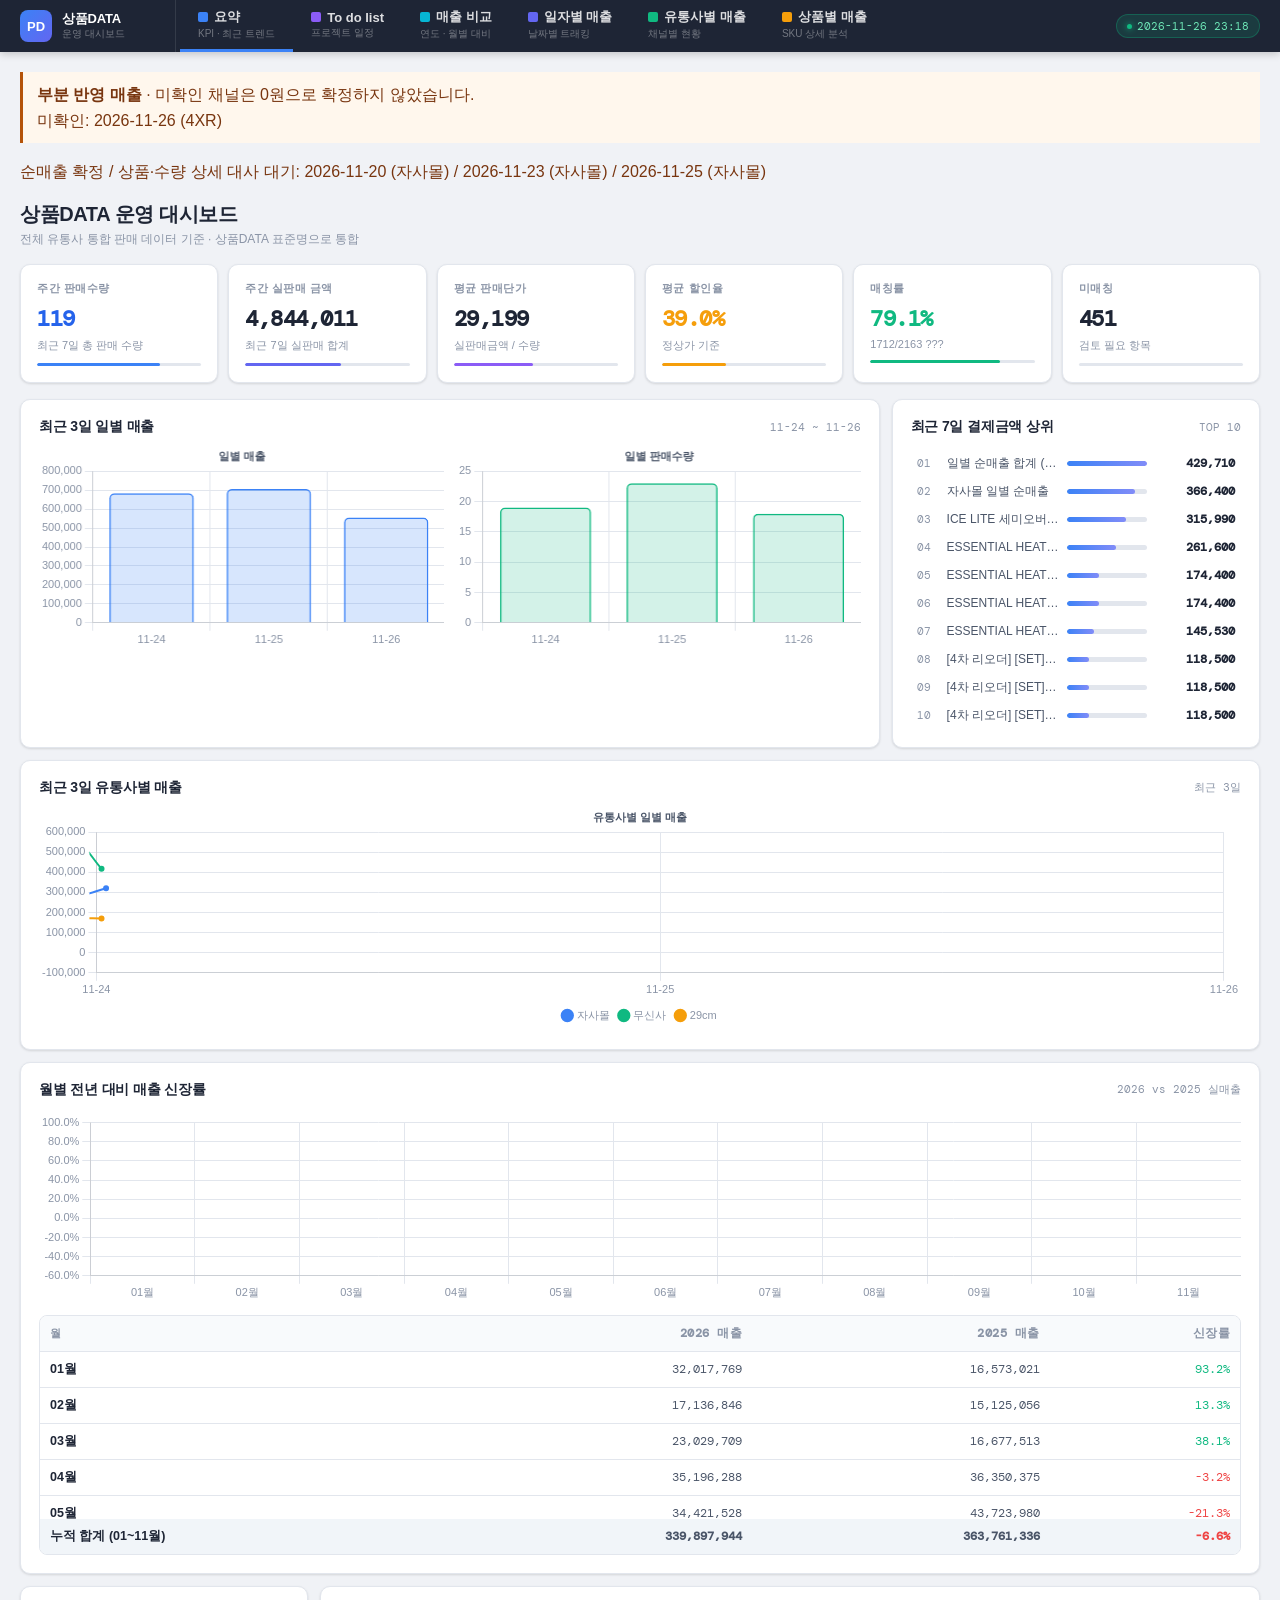
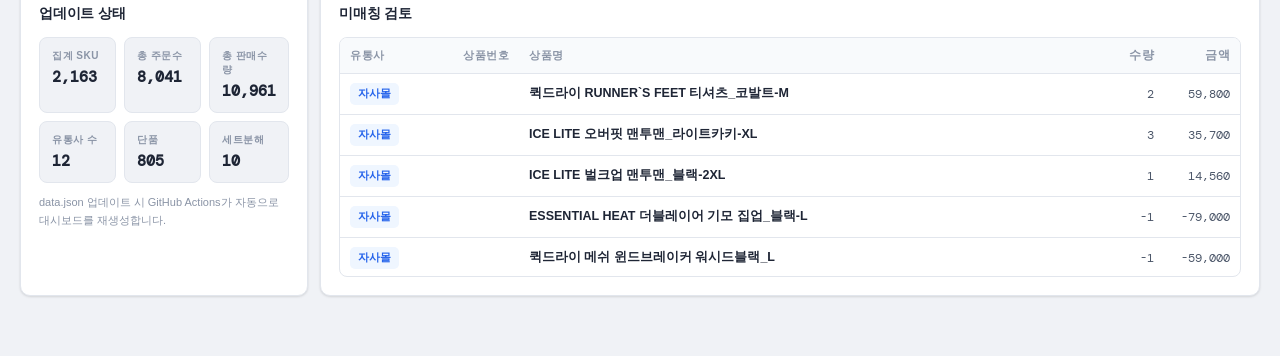
==== public/index.html @ 63823d55 "auto: rebuild dashboard 2026-11-26 23:18" ====
<!doctype html>
<html lang="ko">
<head>
<meta charset="utf-8"/>
<meta name="viewport" content="width=device-width, initial-scale=1"/>
<title>상품DATA 운영 대시보드</title>
<link href="https://fonts.googleapis.com/css2?family=Pretendard:wght@300;400;500;600;700;800&family=DM+Mono:wght@400;500&display=swap" rel="stylesheet"/>
<script src="vendor/chart.umd.min.js"></script>
<style>
:root{
  --standard-name-col-width:280px;
  --navy:#1e2535;--bg:#f0f2f6;--panel:#fff;
  --border:#e2e6ed;--border2:#d0d5df;--ink:#1e2535;--ink2:#4a5568;--ink3:#8a94a6;
  --blue:#3b82f6;--blue2:#2563eb;--blue-soft:#eff6ff;
  --teal:#10b981;--teal-soft:#ecfdf5;--amber:#f59e0b;--amber-soft:#fffbeb;
  --red:#ef4444;--red-soft:#fef2f2;--indigo:#6366f1;
  --shadow:0 1px 3px rgba(0,0,0,0.08),0 1px 2px rgba(0,0,0,0.05);
  --shadow-md:0 4px 12px rgba(0,0,0,0.08),0 2px 4px rgba(0,0,0,0.04);
}
*{box-sizing:border-box;margin:0;padding:0;}
body{font-family:'Pretendard',-apple-system,sans-serif;background:var(--bg);color:var(--ink);min-height:100vh;}

/* HEADER */
header{background:var(--navy);position:sticky;top:0;z-index:100;box-shadow:0 2px 8px rgba(0,0,0,0.2);}
.header-top{display:flex;align-items:center;height:52px;padding:0 20px;}
.logo-area{display:flex;align-items:center;gap:10px;min-width:156px;border-right:1px solid rgba(255,255,255,0.1);padding-right:20px;margin-right:4px;height:100%;}
.logo-icon{width:32px;height:32px;border-radius:8px;background:linear-gradient(135deg,#3b82f6,#6366f1);display:grid;place-items:center;font-size:13px;font-weight:800;color:#fff;flex-shrink:0;}
.logo-text{font-size:13px;font-weight:700;color:#fff;letter-spacing:-0.2px;line-height:1.3;}
.logo-sub{font-size:10px;color:rgba(255,255,255,0.4);font-weight:400;}
.header-nav{display:flex;align-items:center;height:100%;flex:1;overflow-x:auto;}
.nav-item{display:flex;flex-direction:column;justify-content:center;height:100%;padding:0 18px;cursor:pointer;border-bottom:3px solid transparent;transition:all 0.15s;white-space:nowrap;text-decoration:none;}
.nav-item:hover{background:rgba(255,255,255,0.05);}
.nav-item.active{border-bottom-color:var(--blue);}
.nav-label{font-size:13px;font-weight:600;color:rgba(255,255,255,0.85);display:flex;align-items:center;gap:6px;}
.nav-dot{width:10px;height:10px;border-radius:2px;flex-shrink:0;}
.nav-sub{font-size:10px;color:rgba(255,255,255,0.38);margin-top:1px;}
.header-right{margin-left:auto;flex-shrink:0;}
.mobile-nav-toggle{display:none;align-items:center;justify-content:space-between;gap:8px;height:36px;border:1px solid rgba(255,255,255,.18);border-radius:8px;background:rgba(255,255,255,.08);color:#fff;padding:0 10px;font-family:'Pretendard',sans-serif;font-size:12px;font-weight:700;cursor:pointer;min-width:132px;}
.mobile-nav-toggle::after{content:'▾';font-size:11px;color:rgba(255,255,255,.58);}
.mobile-nav-toggle.open::after{content:'▴';}
.status-chip{display:flex;align-items:center;gap:5px;background:rgba(16,185,129,0.15);border:1px solid rgba(16,185,129,0.3);border-radius:20px;padding:4px 10px;font-size:11px;color:#6ee7b7;font-family:'DM Mono',monospace;}
.live-dot{width:5px;height:5px;border-radius:50%;background:#10b981;box-shadow:0 0 6px #10b981;animation:blink 2s infinite;}
@keyframes blink{0%,100%{opacity:1}50%{opacity:.3}}

/* MAIN */
main{padding:20px 20px 48px;max-width:1600px;margin:0 auto;}
.page-hd{margin-bottom:16px;}
.page-title{font-size:20px;font-weight:800;color:var(--ink);letter-spacing:-0.4px;}
.page-date{font-size:12px;color:var(--ink3);margin-top:3px;}

/* KPI */
.kpis{display:grid;grid-template-columns:repeat(6,1fr);gap:10px;margin-bottom:16px;}
.kpi{background:var(--panel);border:1px solid var(--border);border-radius:10px;padding:16px;box-shadow:var(--shadow);transition:box-shadow 0.15s,transform 0.15s;}
.kpi:hover{box-shadow:var(--shadow-md);transform:translateY(-1px);}
.kpi-label{font-size:11px;font-weight:600;color:var(--ink3);text-transform:uppercase;letter-spacing:0.5px;margin-bottom:8px;}
.kpi-value{font-size:22px;font-weight:800;color:var(--ink);letter-spacing:-0.5px;font-family:'DM Mono',monospace;}
.kpi-value.blue{color:var(--blue2);} .kpi-value.green{color:var(--teal);} .kpi-value.amber{color:var(--amber);}
.kpi-note{font-size:11px;color:var(--ink3);margin-top:5px;}
.kpi-bar{height:3px;border-radius:2px;margin-top:10px;background:var(--border);overflow:hidden;}
.kpi-bar div{height:100%;border-radius:2px;}
.kpi-link{cursor:pointer;} .kpi-link:hover{box-shadow:var(--shadow-md);transform:translateY(-1px);}

/* PANEL */
.panel{background:var(--panel);border:1px solid var(--border);border-radius:10px;padding:18px;box-shadow:var(--shadow);}
.panel-hd{display:flex;align-items:center;justify-content:space-between;margin-bottom:14px;}
.panel-title{font-size:14px;font-weight:700;color:var(--ink);letter-spacing:-0.2px;}
.panel-link{cursor:pointer;} .panel-link:hover{box-shadow:var(--shadow-md);border-color:var(--border2);}
.panel-meta{font-size:11px;color:var(--ink3);font-family:'DM Mono',monospace;}

/* LAYOUT */
.grid2{display:grid;grid-template-columns:1.4fr 0.6fr;gap:12px;margin-bottom:12px;}
.grid2-eq{display:grid;grid-template-columns:1fr 1fr;gap:12px;margin-bottom:12px;}
.charts-row{display:grid;grid-template-columns:1fr 1fr;gap:12px;}
.chart-box{position:relative;height:200px;}
.chart-box canvas{width:100%!important;height:100%!important;}

/* RANK */
.rank-list{display:flex;flex-direction:column;gap:1px;}
.reorder-list{max-height:320px;overflow-y:auto;padding-right:4px;}
.rank-row{display:grid;grid-template-columns:22px minmax(0,1fr) 80px 80px;align-items:center;gap:8px;padding:5px 6px;border-radius:6px;transition:background 0.12s;}
.rank-row:hover{background:var(--bg);}
.rank-n{font-size:11px;color:var(--ink3);font-family:'DM Mono',monospace;}
.rank-name{font-size:12px;color:var(--ink2);overflow:hidden;text-overflow:ellipsis;white-space:nowrap;}
.rank-bar{height:5px;background:var(--border);border-radius:3px;overflow:hidden;}
.rank-bar div{height:100%;border-radius:3px;background:linear-gradient(90deg,var(--blue),#818cf8);}
.rank-val{font-size:12px;color:var(--ink);text-align:right;font-family:'DM Mono',monospace;font-weight:600;}

/* MINI CARDS */
.mini-grid{display:grid;grid-template-columns:repeat(3,1fr);gap:8px;}
.mini{background:var(--bg);border:1px solid var(--border);border-radius:8px;padding:11px 12px;}
.mini-label{font-size:10px;color:var(--ink3);text-transform:uppercase;letter-spacing:0.5px;font-weight:600;}
.mini-value{font-size:15px;font-weight:700;color:var(--ink);margin-top:4px;font-family:'DM Mono',monospace;}

/* SUM STRIP */
.sum-strip{display:grid;grid-template-columns:repeat(3,1fr);gap:10px;margin-bottom:14px;}
.detail-period-summary{grid-template-columns:repeat(6,minmax(0,1fr));}
.sum-card{background:var(--bg);border:1px solid var(--border);border-radius:8px;padding:12px 14px;}
.sum-label{font-size:11px;color:var(--ink3);font-weight:500;}
.sum-value{font-size:19px;font-weight:800;color:var(--ink);margin-top:3px;font-family:'DM Mono',monospace;}

/* SUB TABS (일자별 내 유통사 탭) */
.sub-tabs{display:flex;gap:4px;margin-bottom:14px;flex-wrap:wrap;}
.sub-tab{height:30px;padding:0 14px;border:1px solid var(--border2);border-radius:20px;font-size:12px;font-weight:600;color:var(--ink3);background:var(--panel);cursor:pointer;font-family:'Pretendard',sans-serif;transition:all 0.15s;white-space:nowrap;}
.sub-tab:hover{color:var(--ink2);border-color:var(--blue);}
.sub-tab.active{background:var(--blue);color:#fff;border-color:var(--blue);}

/* TOOLBAR */
.toolbar{display:flex;gap:8px;align-items:center;margin-bottom:12px;flex-wrap:wrap;}
.toolbar input,.toolbar select{height:34px;border:1px solid var(--border2);border-radius:7px;background:var(--panel);color:var(--ink);font-size:13px;padding:0 10px;font-family:'Pretendard',sans-serif;outline:none;min-width:140px;transition:border-color 0.15s,box-shadow 0.15s;}
.toolbar input:focus,.toolbar select:focus{border-color:var(--blue);box-shadow:0 0 0 3px rgba(59,130,246,0.1);}
.toolbar input::placeholder{color:var(--ink3);}
.detail-date-range{display:flex;align-items:center;gap:6px;}
.detail-date-range input{min-width:142px;}
.detail-date-separator{font-size:12px;color:var(--ink3);}
.btn-sm{height:34px;padding:0 14px;background:var(--panel);border:1px solid var(--border2);border-radius:7px;font-size:12px;font-weight:600;color:var(--ink2);cursor:pointer;font-family:'Pretendard',sans-serif;transition:all 0.15s;white-space:nowrap;}
.btn-sm:hover{background:var(--bg);color:var(--ink);}
.target-panel{margin-top:14px;}
.target-panel-actions{display:flex;align-items:center;gap:8px;margin-left:auto;}
.target-sync{font-size:11px;color:var(--ink3);}
.target-editor{display:none;background:#f8fafc;border:1px solid var(--border);border-radius:8px;padding:14px;margin:0 0 14px;}
.target-editor.active{display:block;}
.target-editor-head{display:flex;align-items:center;justify-content:space-between;gap:12px;margin-bottom:12px;}
.target-editor-title{font-size:14px;font-weight:800;color:var(--ink);}
.target-editor-grid{display:grid;grid-template-columns:repeat(3,minmax(0,1fr));gap:10px;}
.target-editor-field{display:flex;flex-direction:column;gap:5px;font-size:11px;font-weight:700;color:var(--ink2);}
.target-editor-field input{width:100%;height:36px;border:1px solid var(--border2);border-radius:7px;background:#fff;padding:0 10px;font:12px 'DM Mono',monospace;color:var(--ink);}
.target-editor-foot{display:flex;justify-content:flex-end;gap:8px;margin-top:12px;}
.target-rate{font-weight:800;}

/* TABLE */
.table-wrap{border:1px solid var(--border);border-radius:8px;overflow:auto;max-height:500px;}
.monthly-growth-total td{position:sticky;bottom:0;background:#f1f5f9;font-weight:700;border-top:2px solid var(--border);z-index:1;}
table{border-collapse:collapse;width:100%;min-width:900px;font-size:12.5px;}
.monthly-growth-table{min-width:0;}
@media(max-width:480px){.monthly-growth-table th,.monthly-growth-table td{padding:9px 5px;font-size:11px;}.monthly-growth-total td:first-child{white-space:normal;}}
.detail-table{table-layout:fixed;min-width:1630px;}
.detail-table th:nth-child(3),.detail-table td.standard-name-cell{width:var(--standard-name-col-width);}
.standard-name-cell{max-width:none;overflow:hidden;text-overflow:ellipsis;white-space:nowrap;}
.resizable-th{position:relative;padding-right:18px;}
.col-resizer{position:absolute;right:0;top:0;width:8px;height:100%;cursor:col-resize;user-select:none;touch-action:none;}
.col-resizer:hover{background:rgba(59,130,246,.18);}
thead{position:sticky;top:0;z-index:2;}
th{background:#f8fafc;color:var(--ink3);font-size:11px;font-weight:700;text-transform:uppercase;letter-spacing:0.5px;padding:9px 10px;border-bottom:1px solid var(--border);text-align:left;white-space:nowrap;}
td{padding:9px 10px;border-bottom:1px solid var(--border);color:var(--ink2);vertical-align:middle;}
.detail-table thead{position:sticky;top:0;z-index:5;box-shadow:0 1px 0 var(--border);}
.detail-table thead th{position:relative;z-index:5;}
.table-filter-row th{background:#fff;padding:6px 8px;border-bottom:1px solid var(--border);}
.table-filter-row input,.table-filter-row select{width:100%;height:28px;border:1px solid var(--border);border-radius:6px;padding:0 7px;font-size:11px;color:var(--ink2);background:#fff;}
.sortable-th{cursor:pointer;user-select:none;}
.sortable-th::after{content:attr(data-sort-mark);float:right;color:var(--ink3);font-size:10px;margin-left:6px;}
.sortable-th:hover{color:var(--ink2);background:#f1f5f9;}
tr:last-child td{border-bottom:none;} tr:hover td{background:#fafbfd;}
.num{text-align:right;font-family:'DM Mono',monospace;font-size:12px;}
.daily-items{margin-top:22px;padding-top:18px;border-top:1px solid var(--border);}
.daily-items-head{display:flex;align-items:center;justify-content:space-between;gap:12px;flex-wrap:wrap;margin-bottom:12px;}
.daily-items h3{margin:0;font-size:14px;font-weight:700;letter-spacing:0;}
.daily-items-meta{font-size:12px;color:var(--ink3);}
.daily-items .toolbar{margin-bottom:10px;}
.daily-items .toolbar[hidden]{display:none;}
.daily-items .toolbar input{flex:1;min-width:180px;}
.daily-items-table{min-width:720px;table-layout:fixed;}
.daily-items-table th,.daily-items-table td{letter-spacing:0;}
.daily-items-table th:nth-child(1){width:110px;}
.daily-items-table th:nth-child(2){width:34%;}
.daily-items-table th:nth-child(3){width:100px;}
.daily-items-table th:nth-child(4){width:90px;}
.daily-items-table td:nth-child(2){white-space:normal;overflow-wrap:anywhere;}
.daily-items-kind{display:block;font-size:11px;color:var(--ink3);font-weight:400;margin-top:3px;}
.daily-items-table tfoot td{position:sticky;bottom:0;background:#f8fafc;font-weight:700;border-top:1px solid var(--border);}
.daily-items-negative{color:var(--red);}
@media(max-width:600px){.daily-items .toolbar input,.daily-items .toolbar select{width:100%;min-width:0;}.daily-items .toolbar{align-items:stretch;}}
.td-main{color:var(--ink);font-weight:600;} .td-mono{font-family:'DM Mono',monospace;font-size:11.5px;color:var(--ink3);}

/* BADGE */
.badge{display:inline-flex;align-items:center;height:22px;padding:0 8px;border-radius:5px;font-size:11px;font-weight:600;white-space:nowrap;}
.badge-blue{background:var(--blue-soft);color:var(--blue2);} .badge-green{background:var(--teal-soft);color:#059669;}
.badge-amber{background:var(--amber-soft);color:#b45309;} .badge-red{background:var(--red-soft);color:#dc2626;}
.badge-gray{background:#f1f5f9;color:var(--ink3);} .badge-indigo{background:#eef2ff;color:#4338ca;}

.tab-panel{display:none;} .tab-panel.active{display:block;}
.todo-shell{display:grid;grid-template-columns:minmax(0,1fr) 280px;gap:14px;align-items:start;}
.todo-top{display:flex;justify-content:space-between;gap:12px;align-items:flex-start;margin-bottom:14px;}
.todo-title{font-size:20px;font-weight:800;color:var(--ink);}
.todo-sub{font-size:12px;color:var(--ink3);margin-top:4px;}
.todo-view-tabs{display:flex;gap:6px;background:#e5ebf4;border-radius:8px;padding:4px;}
.todo-view-tabs button{border:0;background:transparent;padding:8px 14px;border-radius:7px;font-weight:700;color:var(--ink2);cursor:pointer;}
.todo-view-tabs button.active{background:#fff;color:var(--ink);box-shadow:0 1px 4px rgba(15,23,42,.12);}
.todo-actions{display:flex;gap:8px;flex-wrap:wrap;justify-content:flex-end;}
.todo-btn{border:0;border-radius:8px;padding:9px 13px;font-weight:800;cursor:pointer;background:#eef2ff;color:#1e40af;}
.todo-btn.primary{background:#2563eb;color:#fff;} .todo-btn.dark{background:#111827;color:#fff;} .todo-btn.green{background:#16a34a;color:#fff;} .todo-btn.subtle{background:#f1f5f9;color:#475569;}
.todo-stats{display:grid;grid-template-columns:repeat(5,1fr);gap:10px;margin-bottom:14px;}
.todo-stat{background:#fff;border:1px solid var(--line);border-radius:8px;padding:14px;text-align:center;box-shadow:var(--shadow);}
.todo-stat b{display:block;font-size:24px;color:var(--ink);} .todo-stat span{font-size:12px;color:var(--ink2);}
.todo-stat.blue{border-color:#3b82f6;background:#eff6ff;} .todo-stat.green b{color:#10b981;} .todo-stat.red b{color:#ef4444;} .todo-stat.gray b{color:#94a3b8;}
.todo-form{display:none;background:#f8fafc;border:1px solid var(--line);border-radius:8px;padding:14px;margin-bottom:14px;}
.todo-form.active{display:block;}
.todo-form-head{display:flex;justify-content:space-between;align-items:flex-start;gap:12px;margin-bottom:12px;}
.todo-form-title{font-size:15px;font-weight:800;color:var(--ink);}
.todo-form-sub{font-size:12px;color:var(--ink3);margin-top:3px;}
.todo-form-grid{display:grid;grid-template-columns:1.2fr 1fr 1fr 1fr;gap:10px;}
.todo-form textarea{grid-column:1/-1;min-height:78px;resize:vertical;}
.todo-form input,.todo-form select,.todo-form textarea{border:1px solid var(--line);border-radius:7px;padding:9px 10px;font:inherit;background:#fff;}
.todo-form .file-line{grid-column:1/-1;display:flex;align-items:center;gap:10px;flex-wrap:wrap;color:var(--ink2);font-size:12px;}
.todo-board{display:none;} .todo-board.active{display:block;}
.gantt-project{background:#fff;border:1px solid var(--line);border-radius:8px;overflow:hidden;margin-bottom:12px;box-shadow:var(--shadow);}
.gantt-head{display:flex;justify-content:space-between;align-items:center;background:#fbfdff;padding:12px 14px;border-bottom:1px solid var(--line);font-weight:800;}
.gantt-head-main{display:flex;align-items:center;gap:10px;min-width:0;}
.gantt-head-main>span:first-child{overflow:hidden;text-overflow:ellipsis;white-space:nowrap;}
.todo-project-delete{border:1px solid #fecaca;background:#fff;color:#b91c1c;border-radius:6px;padding:6px 8px;font:inherit;font-size:12px;font-weight:800;cursor:pointer;white-space:nowrap;}
.todo-project-delete:hover{background:#fef2f2;} .todo-project-delete:disabled{cursor:wait;opacity:.6;}
.gantt-meta{font-size:12px;color:var(--ink3);font-weight:600;}
.gantt-row{display:grid;grid-template-columns:210px 1fr;min-height:48px;border-bottom:1px solid #edf2f7;}
.gantt-row:last-child{border-bottom:0;}
.gantt-task-name{padding:12px 14px;font-size:13px;display:flex;gap:8px;align-items:center;min-width:0;}
.gantt-task-label{overflow:hidden;text-overflow:ellipsis;white-space:nowrap;min-width:0;}
.gantt-task-delete{width:26px;height:26px;display:inline-flex;align-items:center;justify-content:center;margin-left:auto;flex:0 0 auto;border:1px solid #fecaca;background:#fff;color:#b91c1c;border-radius:6px;font-size:18px;line-height:1;cursor:pointer;}
.gantt-task-delete:hover{background:#fef2f2;} .gantt-task-delete:disabled{cursor:wait;opacity:.6;}
.gantt-row{cursor:pointer;}
.gantt-row:hover .gantt-task-name,.gantt-row:hover .gantt-timeline{background:#f8fafc;}
.gantt-dot{width:9px;height:9px;border-radius:50%;background:#94a3b8;flex:0 0 auto;}
.gantt-dot.progress{background:#10b981;} .gantt-dot.done{background:#3b82f6;} .gantt-dot.delay{background:#ef4444;}
.gantt-timeline{position:relative;background:repeating-linear-gradient(90deg,#fff 0,#fff calc(100% / 30 - 1px),#edf2f7 calc(100% / 30));overflow:hidden;}
.gantt-bar{position:absolute;top:12px;height:24px;border-radius:6px;background:#34d399;color:#fff;font-size:11px;font-weight:800;display:flex;align-items:center;justify-content:center;white-space:nowrap;overflow:hidden;text-overflow:ellipsis;padding:0 8px;min-width:42px;}
.gantt-bar.done{background:#60a5fa;} .gantt-bar.delay{background:#f97316;} .gantt-bar.todo{background:#cbd5e1;color:#334155;}
.gantt-today{position:absolute;top:0;bottom:0;width:2px;background:#ef4444;left:50%;}
.calendar-grid{display:grid;grid-template-columns:repeat(7,1fr);gap:8px;}
.calendar-day{min-height:96px;background:#fff;border:1px solid var(--line);border-radius:8px;padding:8px;}
.calendar-date{font-size:12px;font-weight:800;color:var(--ink2);margin-bottom:6px;}
.calendar-chip{font-size:11px;border-radius:6px;padding:5px 6px;margin-top:4px;background:#ecfdf5;color:#047857;overflow:hidden;text-overflow:ellipsis;white-space:nowrap;}
.calendar-chip{cursor:pointer;}
.calendar-chip:hover{filter:brightness(.96);}
.calendar-chip.delay{background:#fef2f2;color:#dc2626;} .calendar-chip.done{background:#eff6ff;color:#2563eb;}
.todo-list{width:100%;border-collapse:collapse;}
.todo-list tbody tr{cursor:pointer;}
.todo-list tbody tr:hover td{background:#f8fafc;}
.todo-row-actions{display:flex;gap:6px;justify-content:flex-end;}
.todo-row-actions button{border:0;background:#eef2ff;color:#1e40af;border-radius:6px;padding:6px 8px;cursor:pointer;font-weight:700;}
.todo-row-actions button[data-delete]{background:#fef2f2;color:#b91c1c;}
.todo-row-actions button:disabled{cursor:wait;opacity:.6;}
.todo-side{position:sticky;top:86px;}
.todo-deadline{background:#fff;border:1px solid var(--line);border-radius:8px;padding:14px;box-shadow:var(--shadow);}
.todo-deadline h3{margin:0 0 10px;font-size:14px;color:#ef4444;}
.todo-deadline-item{border-bottom:1px solid #edf2f7;padding:9px 0;font-size:12px;}
.todo-deadline-item:last-child{border-bottom:0;} .todo-deadline-item b{display:block;color:var(--ink);margin-bottom:4px;} .todo-deadline-item span{color:#f97316;font-weight:800;}
@media (max-width:980px){.todo-shell{grid-template-columns:1fr;}.todo-stats{grid-template-columns:repeat(2,1fr);}.todo-form-grid{grid-template-columns:1fr;}.gantt-row{grid-template-columns:1fr;}.gantt-timeline{height:50px;}.todo-side{position:static;}}
.foot{font-size:11px;color:var(--ink3);margin-top:10px;line-height:1.7;}
::-webkit-scrollbar{width:5px;height:5px;} ::-webkit-scrollbar-track{background:transparent;}
::-webkit-scrollbar-thumb{background:var(--border2);border-radius:3px;}

@media(max-width:1200px){.kpis{grid-template-columns:repeat(3,1fr);}.grid2,.grid2-eq,.charts-row{grid-template-columns:1fr;}.detail-period-summary{grid-template-columns:repeat(3,minmax(0,1fr));}}
@media(max-width:680px){
  header{overflow:visible;}
  .header-top{height:auto;min-height:52px;padding:8px 12px;gap:8px;flex-wrap:wrap;position:relative;}
  main{padding-left:12px;padding-right:12px;}
  .logo-area{min-width:auto;width:auto;max-width:128px;padding-right:10px;margin-right:0;}
  .logo-text{font-size:12px;}
  .logo-sub{font-size:9px;}
  .mobile-nav-toggle{display:flex;flex:1;min-width:128px;}
  .header-right{margin-left:0;}
  .status-chip{height:30px;padding:3px 8px;font-size:10px;}
  .header-nav{display:none;order:5;width:100%;height:auto;max-height:calc(100vh - 76px);overflow-y:auto;background:#111827;border:1px solid rgba(255,255,255,.1);border-radius:10px;padding:6px;box-shadow:0 10px 24px rgba(0,0,0,.28);}
  .header-nav.open{display:grid;grid-template-columns:1fr;gap:4px;}
  .nav-item{height:auto;min-height:48px;border-bottom:0;border-left:3px solid transparent;border-radius:8px;padding:9px 10px;text-decoration:none;}
  .nav-item.active{border-left-color:var(--blue);border-bottom-color:transparent;background:rgba(59,130,246,.12);}
  .nav-label{font-size:13px;}
  .nav-sub{font-size:10px;}
  .kpis{grid-template-columns:1fr 1fr;}
  .target-editor-grid{grid-template-columns:1fr;}
  .target-panel .panel-hd{align-items:flex-start;gap:8px;}
  .target-panel-actions{width:100%;margin-left:0;justify-content:space-between;}
  .detail-period-summary{grid-template-columns:repeat(2,minmax(0,1fr));}
  #q{width:100%;}
  .detail-date-range{width:100%;}
  .detail-date-range input{flex:1;min-width:0;}
}
</style>
</head>
<body>
<header>
  <div class="header-top">
    <div class="logo-area">
      <div class="logo-icon">PD</div>
      <div><div class="logo-text">상품DATA</div><div class="logo-sub">운영 대시보드</div></div>
    </div>
    <button type="button" class="mobile-nav-toggle" id="mobileNavToggle" aria-expanded="false" aria-controls="mainNav">요약</button>
    <nav class="header-nav" id="mainNav">
      <a class="nav-item active" href="#overview" data-tab="overview">
        <div class="nav-label"><span class="nav-dot" style="background:#3b82f6"></span>요약</div>
        <div class="nav-sub">KPI · 최근 트렌드</div>
      </a>
      <a class="nav-item" href="#todo" data-tab="todo">
        <div class="nav-label"><span class="nav-dot" style="background:#8b5cf6"></span>To do list</div>
        <div class="nav-sub">프로젝트 일정</div>
      </a>
      <a class="nav-item" href="#compare" data-tab="compare">
        <div class="nav-label"><span class="nav-dot" style="background:#06b6d4"></span>매출 비교</div>
        <div class="nav-sub">연도 · 월별 대비</div>
      </a>
      <a class="nav-item" href="#calendar" data-tab="calendar">
        <div class="nav-label"><span class="nav-dot" style="background:#6366f1"></span>일자별 매출</div>
        <div class="nav-sub">날짜별 트래킹</div>
      </a>
      <a class="nav-item" href="#retailer" data-tab="retailer">
        <div class="nav-label"><span class="nav-dot" style="background:#10b981"></span>유통사별 매출</div>
        <div class="nav-sub">채널별 현황</div>
      </a>
      <a class="nav-item" href="#detail" data-tab="detail">
        <div class="nav-label"><span class="nav-dot" style="background:#f59e0b"></span>상품별 매출</div>
        <div class="nav-sub">SKU 상세 분석</div>
      </a>
    </nav>
    <div class="header-right">
      <div class="status-chip"><div class="live-dot"></div>2026-11-26 23:18</div>
    </div>
  </div>
</header>

<main>
<div id="salesCoverageNotice" role="status" style="margin-bottom:16px;padding:10px 14px;border-left:3px solid #b45309;background:#fff7ed;color:#78350f;line-height:1.6"><strong>부분 반영 매출</strong> · 미확인 채널은 0원으로 확정하지 않았습니다.<br>미확인: 2026-11-26 (4XR)</div><div role="status" style="margin-bottom:16px;line-height:1.6;color:#78350f">순매출 확정 / 상품·수량 상세 대사 대기: 2026-11-20 (자사몰) / 2026-11-23 (자사몰) / 2026-11-25 (자사몰)</div>
  <div class="page-hd">
    <div class="page-title">상품DATA 운영 대시보드</div>
    <div class="page-date">전체 유통사 통합 판매 데이터 기준 · 상품DATA 표준명으로 통합</div>
  </div>

  <!-- KPI -->
  <section class="kpis" id="kpiSection">
    <div class="kpi kpi-link" data-tab-jump="detail"><div class="kpi-label">주간 판매수량</div><div class="kpi-value blue" id="kpiQty">-</div><div class="kpi-note">최근 7일 총 판매 수량</div><div class="kpi-bar"><div id="kpiQtyBar" style="width:75%;background:var(--blue)"></div></div></div>
    <div class="kpi kpi-link" data-tab-jump="calendar"><div class="kpi-label">주간 실판매 금액</div><div class="kpi-value" id="kpiPayment">-</div><div class="kpi-note">최근 7일 실판매 합계</div><div class="kpi-bar"><div id="kpiPaymentBar" style="width:58%;background:#6366f1"></div></div></div>
    <div class="kpi"><div class="kpi-label">평균 판매단가</div><div class="kpi-value" id="kpiAvgUnit">-</div><div class="kpi-note">실판매금액 / 수량</div><div class="kpi-bar"><div id="kpiAvgBar" style="width:48%;background:#8b5cf6"></div></div></div>
    <div class="kpi"><div class="kpi-label">평균 할인율</div><div class="kpi-value amber" id="kpiDisc">-</div><div class="kpi-note">정상가 기준</div><div class="kpi-bar"><div id="kpiDiscBar" style="width:0%;background:var(--amber)"></div></div></div>
    <div class="kpi"><div class="kpi-label">매칭률</div><div class="kpi-value green" id="kpiMatch">-</div><div class="kpi-note" id="kpiMatchNote">-</div><div class="kpi-bar"><div id="kpiMatchBar" style="width:0%;background:var(--teal)"></div></div></div>
    <div class="kpi kpi-link" data-tab-jump="overview" data-focus="unmatched"><div class="kpi-label">미매칭</div><div class="kpi-value" id="kpiUnmatch">-</div><div class="kpi-note">검토 필요 항목</div><div class="kpi-bar"><div style="width:0%;background:var(--red)"></div></div></div>
  </section>

  <!-- OVERVIEW TAB -->
  <div id="overview" class="tab-panel active">
    <div class="grid2">
      <div class="panel panel-link" data-tab-jump="calendar">
        <div class="panel-hd"><span class="panel-title">최근 3일 일별 매출</span><span class="panel-meta" id="recentDateRange">-</span></div>
        <div class="charts-row">
          <div class="chart-box"><canvas id="paymentChart"></canvas></div>
          <div class="chart-box"><canvas id="qtyChart"></canvas></div>
        </div>
      </div>
      <div class="panel panel-link" data-tab-jump="detail">
        <div class="panel-hd"><span class="panel-title">최근 7일 결제금액 상위</span><span class="panel-meta">TOP 10</span></div>
        <div class="rank-list" id="rankList"></div>
      </div>
    </div>
    <div class="panel panel-link" data-tab-jump="retailer" style="margin-bottom:12px">
      <div class="panel-hd"><span class="panel-title">최근 3일 유통사별 매출</span><span class="panel-meta">최근 3일</span></div>
      <div class="chart-box" style="height:220px"><canvas id="recentRetailerChart"></canvas></div>
    </div>
    <div class="panel panel-link" data-tab-jump="compare" style="margin-bottom:12px">
      <div class="panel-hd"><span class="panel-title">월별 전년 대비 매출 신장률</span><span class="panel-meta">2026 vs 2025 실매출</span></div>
      <div class="chart-box" style="height:190px;margin-bottom:12px"><canvas id="monthlyGrowthChart"></canvas></div>
      <div class="table-wrap" style="max-height:240px">
        <table class="monthly-growth-table">
          <thead><tr><th>월</th><th class="num">2026 매출</th><th class="num">2025 매출</th><th class="num">신장률</th></tr></thead>
          <tbody id="monthlyGrowthRows"></tbody>
          <tfoot id="monthlyGrowthTotal" class="monthly-growth-total"></tfoot>
        </table>
      </div>
    </div>
    <div class="grid2-eq">
      <div class="panel">
        <div class="panel-hd"><span class="panel-title">업데이트 상태</span></div>
        <div class="mini-grid" id="statusMini"></div>
        <div class="foot">data.json 업데이트 시 GitHub Actions가 자동으로 대시보드를 재생성합니다.</div>
      </div>
      <div class="panel">
        <div class="panel-hd"><span class="panel-title" id="unmatchedSection">미매칭 검토</span></div>
        <div class="table-wrap" style="max-height:240px">
          <table>
            <thead><tr><th>유통사</th><th>상품번호</th><th>상품명</th><th class="num">수량</th><th class="num">금액</th></tr></thead>
            <tbody id="unmatchedRows"></tbody>
          </table>
        </div>
      </div>
    </div>
  </div>

  <!-- TODO TAB -->
  <div id="todo" class="tab-panel">
    <div class="todo-top">
      <div>
        <div class="todo-title">프로젝트 스케줄</div>
        <div class="todo-sub" id="todoToday">오늘 기준 프로젝트 일정</div>
      </div>
      <div class="todo-actions">
        <div class="todo-view-tabs">
          <button class="active" data-todo-view="gantt">간트</button>
          <button data-todo-view="calendar">캘린더</button>
          <button data-todo-view="list">리스트</button>
        </div>
        <button class="todo-btn primary" id="todoAddProject">+ 프로젝트</button>
        <button class="todo-btn primary" id="todoAddTask">+ 태스크</button>
        <button class="todo-btn dark" id="todoSave">저장</button>
        <button class="todo-btn green" id="todoCsv">CSV</button>
        <button class="todo-btn subtle" id="todoImportBtn">가져오기</button>
        <input type="file" id="todoImportFile" accept=".csv,.json" style="display:none">
      </div>
    </div>

    <div class="todo-stats">
      <div class="todo-stat blue"><b id="todoStatAll">0</b><span>전체</span></div>
      <div class="todo-stat green"><b id="todoStatProgress">0</b><span>진행중</span></div>
      <div class="todo-stat"><b id="todoStatDone">0</b><span>완료</span></div>
      <div class="todo-stat red"><b id="todoStatDelay">0</b><span>지연</span></div>
      <div class="todo-stat gray"><b id="todoStatTodo">0</b><span>할 일</span></div>
    </div>

    <div class="todo-form" id="todoForm">
      <div class="todo-form-head">
        <div>
          <div class="todo-form-title" id="todoFormTitle">프로젝트 등록</div>
          <div class="todo-form-sub" id="todoFormSub">프로젝트 또는 태스크를 등록합니다.</div>
        </div>
      </div>
      <div class="todo-form-grid">
        <input id="todoProject" placeholder="프로젝트명">
        <input id="todoTask" placeholder="태스크명">
        <input id="todoOwner" placeholder="담당자">
        <select id="todoStatus">
          <option value="todo">할 일</option>
          <option value="progress">진행중</option>
          <option value="done">완료</option>
          <option value="delay">지연</option>
        </select>
        <input id="todoStart" type="date" title="시작 일자">
        <input id="todoEnd" type="date" title="완료 예정일">
        <input id="todoDoneDate" type="date" title="완료 일자">
        <input id="todoFile" type="file">
        <textarea id="todoMemo" placeholder="내용을 입력하세요"></textarea>
        <div class="file-line">
          <span id="todoFileName">첨부 파일 없음</span>
          <button class="todo-btn primary" id="todoSubmit" type="button">등록</button>
          <button class="todo-btn subtle" id="todoCancel" type="button">취소</button>
        </div>
      </div>
    </div>

    <div class="todo-shell">
      <div>
        <div id="todoGantt" class="todo-board active"></div>
        <div id="todoCalendar" class="todo-board"><div class="calendar-grid" id="todoCalendarGrid"></div></div>
        <div id="todoList" class="todo-board">
          <div class="table-wrap">
            <table class="todo-list">
              <thead><tr><th>프로젝트</th><th>태스크</th><th>담당자</th><th>상태</th><th>시작</th><th>완료 예정</th><th>완료</th><th>첨부</th><th>내용</th><th></th></tr></thead>
              <tbody id="todoRows"></tbody>
            </table>
          </div>
        </div>
      </div>
      <aside class="todo-side">
        <div class="todo-deadline">
          <h3>마감 임박</h3>
          <div id="todoDeadline"></div>
        </div>
      </aside>
    </div>
  </div>

  <!-- COMPARE TAB -->
  <div id="compare" class="tab-panel">
    <div class="panel">
      <div class="panel-hd"><span class="panel-title">매출 비교</span><span class="panel-meta">2024 · 2025 · 2026 월별 대비</span></div>
      <div class="toolbar">
        <select id="compareBaseYear"></select>
        <select id="compareTargetYear"></select>
        <select id="compareMonth">
          <option value="">전체 월</option>
          <option value="01">1월</option><option value="02">2월</option><option value="03">3월</option>
          <option value="04">4월</option><option value="05">5월</option><option value="06">6월</option>
          <option value="07">7월</option><option value="08">8월</option><option value="09">9월</option>
          <option value="10">10월</option><option value="11">11월</option><option value="12">12월</option>
        </select>
      </div>
      <div class="sum-strip">
        <div class="sum-card"><div class="sum-label" id="compareBaseLabel">기준연도 매출</div><div class="sum-value" id="compareBaseSales">0</div></div>
        <div class="sum-card"><div class="sum-label" id="compareTargetLabel">비교연도 매출</div><div class="sum-value" id="compareTargetSales">0</div></div>
        <div class="sum-card"><div class="sum-label">대비 신장률</div><div class="sum-value" id="compareGrowth">-</div></div>
      </div>
      <div class="chart-box" style="height:260px;margin-bottom:14px"><canvas id="compareChart"></canvas></div>
      <div class="table-wrap" style="max-height:360px">
        <table>
          <thead><tr><th>월</th><th class="num" id="compareBaseHead">기준연도</th><th class="num" id="compareTargetHead">비교연도</th><th class="num">차이</th><th class="num">신장률</th></tr></thead>
          <tbody id="compareRows"></tbody>
        </table>
      </div>
      <div class="foot">2024/2025는 예산 파일의 실매출 월합계 기준이며, 2026은 현재 업로드된 일별 판매 데이터 기준입니다.</div>
    </div>

    <div class="panel target-panel">
      <div class="panel-hd">
        <div><span class="panel-title">월별 목표 매출 달성</span><span class="panel-meta">몰별 목표 · 실적 · 달성률</span></div>
        <div class="target-panel-actions">
          <span class="target-sync" id="targetSyncStatus">엑셀 원본 목표</span>
          <button class="btn-sm" id="targetEditBtn" type="button">목표 수정</button>
        </div>
      </div>
      <div class="toolbar">
        <select id="targetYear"></select>
        <select id="targetMonth">
          <option value="">전체 월</option>
          <option value="01">1월</option><option value="02">2월</option><option value="03">3월</option>
          <option value="04">4월</option><option value="05">5월</option><option value="06">6월</option>
          <option value="07">7월</option><option value="08">8월</option><option value="09">9월</option>
          <option value="10">10월</option><option value="11">11월</option><option value="12">12월</option>
        </select>
      </div>
      <div class="target-editor" id="targetEditor">
        <div class="target-editor-head">
          <div><div class="target-editor-title" id="targetEditorTitle">월 목표 수정</div><div class="panel-meta">수정값은 모든 대시보드 사용자에게 동일하게 적용됩니다.</div></div>
        </div>
        <div class="target-editor-grid" id="targetEditorGrid"></div>
        <div class="target-editor-foot">
          <button class="btn-sm" id="targetEditCancel" type="button">취소</button>
          <button class="todo-btn primary" id="targetEditSave" type="button">저장</button>
        </div>
      </div>
      <div class="sum-strip">
        <div class="sum-card"><div class="sum-label" id="targetGoalLabel">목표 매출</div><div class="sum-value" id="targetGoalSales">0</div></div>
        <div class="sum-card"><div class="sum-label" id="targetActualLabel">실매출</div><div class="sum-value" id="targetActualSales">0</div></div>
        <div class="sum-card"><div class="sum-label">목표 달성률</div><div class="sum-value" id="targetAchievement">-</div></div>
      </div>
      <div class="chart-box" style="height:280px;margin-bottom:14px"><canvas id="targetChart"></canvas></div>
      <div class="table-wrap" style="max-height:390px">
        <table>
          <thead><tr><th id="targetScopeHead">월</th><th class="num">목표 매출</th><th class="num">실매출</th><th class="num">차이</th><th class="num">달성률</th></tr></thead>
          <tbody id="targetRows"></tbody>
        </table>
      </div>
      <div class="foot">목표는 전달받은 2026 일일판매정리 첫 시트 기준입니다. 기타몰 실적은 별도 목표가 없는 유통사의 합산입니다.</div>
    </div>
  </div>

  <!-- CALENDAR TAB -->
  <div id="calendar" class="tab-panel">
    <div class="panel">
      <div class="panel-hd"><span class="panel-title">일자별 매출</span></div>

      <!-- 유통사 서브 탭 -->
      <div class="sub-tabs" id="calRetailerTabs">
        <button class="sub-tab active" data-retailer="">전체</button>
        <button class="sub-tab" data-retailer="자사몰">자사몰</button>
        <button class="sub-tab" data-retailer="무신사">무신사</button>
        <button class="sub-tab" data-retailer="29cm">29cm</button>
        <button class="sub-tab" data-retailer="글로리어스워커">글로리어스워커</button>
        <button class="sub-tab" data-retailer="4XR">4XR</button>
        <button class="sub-tab" data-retailer="애슬러">애슬러</button>
        <button class="sub-tab" data-retailer="롯데온">롯데온</button>
        <button class="sub-tab" data-retailer="ABC마트">ABC마트</button>
        <button class="sub-tab" data-retailer="러너블">러너블</button>
        <button class="sub-tab" data-retailer="기타">기타</button>
      </div>

      <div class="toolbar">
        <select id="calYear">
          <option value="2026">2026년</option>
          <option value="2025">2025년</option>
          <option value="2024">2024년</option>
          <option value="2023">2023년</option>
        </select>
        <input id="dateStart" type="date"/>
        <input id="dateEnd" type="date"/>
        <button class="btn-sm" id="clearDate">전체 초기화</button>
      </div>
      <div class="sum-strip">
        <div class="sum-card"><div class="sum-label">선택 기간 매출</div><div class="sum-value" id="dayPayment">0</div></div>
        <div class="sum-card"><div class="sum-label">선택 기간 주문수</div><div class="sum-value" id="dayOrders">0</div></div>
        <div class="sum-card"><div class="sum-label">선택 기간 판매수량</div><div class="sum-value" id="dayQty">0</div></div>
      </div>
      <div class="chart-box" style="height:180px;margin-bottom:14px"><canvas id="dailyChart"></canvas></div>
      <div class="table-wrap" style="max-height:340px">
        <table>
          <thead><tr><th>일자</th><th class="num">매출</th><th class="num">정상가</th><th class="num">주문수</th><th class="num">판매수량</th><th class="num">객단가</th></tr></thead>
          <tbody id="dailyRows"></tbody>
        </table>
      </div>
      <section class="daily-items" aria-labelledby="dailyItemsTitle">
        <div class="daily-items-head">
          <h3 id="dailyItemsTitle">기간 상품·사이즈별 판매내역</h3>
          <span class="daily-items-meta" id="dailyItemsMeta" aria-live="polite"></span>
        </div>
        <div class="toolbar" id="dailyItemsControls">
          <input id="dailyItemSearch" type="search" placeholder="상품·색상·사이즈 검색" aria-label="판매내역 검색"/>
          <select id="dailyItemSort" aria-label="판매내역 정렬">
            <option value="qty">판매수량 많은 순</option>
            <option value="payment">매출 높은 순</option>
            <option value="name">상품명 순</option>
          </select>
        </div>
        <div class="table-wrap">
          <table class="daily-items-table">
            <thead><tr><th>유통사</th><th>상품</th><th>색상</th><th>사이즈</th><th class="num">판매수량</th><th class="num">매출</th></tr></thead>
            <tbody id="dailyItemRows"></tbody>
            <tfoot id="dailyItemTotals"></tfoot>
          </table>
        </div>
      </section>
    </div>
  </div>

  <!-- RETAILER TAB -->
  <div id="retailer" class="tab-panel">
    <div class="panel">
      <div class="panel-hd"><span class="panel-title">유통사별 매출</span></div>
      <div class="toolbar">
        <select id="retailerYear">
          <option value="2026">2026년</option>
          <option value="2025">2025년</option>
          <option value="2024">2024년</option>
          <option value="2023">2023년</option>
        </select>
        <select id="retailerFilter">
          <option value="">전체 유통사</option>
          <option>자사몰</option><option>무신사</option><option>29cm</option>
          <option>글로리어스워커</option><option>4XR</option><option>애슬러</option><option>롯데온</option>
          <option>ABC마트</option><option>러너블</option><option>기타</option>
        </select>
        <button class="btn-sm" id="clearRetailer">초기화</button>
      </div>
      <div class="chart-box" style="height:200px;margin-bottom:14px"><canvas id="retailerChart"></canvas></div>
      <div class="table-wrap" style="max-height:360px">
        <table>
          <thead><tr><th>유통사</th><th class="num">매출</th><th class="num">정상가</th><th class="num">주문수</th><th class="num">판매수량</th><th class="num">객단가</th><th class="num">할인율</th></tr></thead>
          <tbody id="retailerRows"></tbody>
        </table>
      </div>
      <div class="foot">새 유통사 데이터가 data.json에 추가되면 자동으로 반영됩니다.</div>
    </div>
  </div>

  <!-- DETAIL TAB -->
  <div id="detail" class="tab-panel">
    <div class="panel">
      <div class="panel-hd"><span class="panel-title">상품별 매출</span><span class="panel-meta" id="detailPeriodMeta">전체 기간</span></div>
      <div class="toolbar">
        <input id="q" placeholder="상품명 · 상품번호 검색"/>
        <div class="detail-date-range">
          <input type="date" id="detailDateStart" aria-label="상품 매출 시작일"/>
          <span class="detail-date-separator">~</span>
          <input type="date" id="detailDateEnd" aria-label="상품 매출 종료일"/>
        </div>
        <button class="btn-sm" id="clearDetailDate" type="button">기간 초기화</button>
        <select id="seasonFilter"><option value="">전체 시즌</option></select>
        <select id="categoryLargeFilter"><option value="">전체 복종(대)</option></select>
        <select id="categorySmallFilter"><option value="">전체 복종(소)</option></select>
        <select id="sortBy"><option value="payment">금액순</option><option value="qty">수량순</option><option value="weeklyRate">판매율순</option><option value="name">상품명순</option></select>
      </div>
      <div class="sum-strip detail-period-summary">
        <div class="sum-card"><div class="sum-label">기간 판매수량</div><div class="sum-value" id="detailPeriodQty">0</div></div>
        <div class="sum-card"><div class="sum-label">기간 실판매금액</div><div class="sum-value" id="detailPeriodPayment">0</div></div>
        <div class="sum-card"><div class="sum-label">전체 출고가능 재고</div><div class="sum-value" id="detailStockQty">0</div></div>
        <div class="sum-card"><div class="sum-label">기간 재고 소진율</div><div class="sum-value" id="detailPeriodStockRate">-</div></div>
        <div class="sum-card"><div class="sum-label">전체 재고 소진율</div><div class="sum-value" id="detailStockRate">-</div></div>
        <div class="sum-card"><div class="sum-label">주간 상품 판매율</div><div class="sum-value" id="detailWeeklyRate">-</div></div>
      </div>
      <div class="panel" style="margin-bottom:12px;background:#fff7ed;border-color:#fed7aa">
        <div class="panel-hd"><span class="panel-title">리오더 알림</span><span class="panel-meta" id="reorderSummary">-</span></div>
        <div class="rank-list reorder-list" id="reorderAlerts"></div>
      </div>
      <div class="table-wrap">
        <table class="detail-table">
          <thead>
            <tr>
              <th class="sortable-th" data-detail-sort="alert" style="width:72px">알림</th><th class="sortable-th" data-detail-sort="sku" style="width:120px">바코드</th><th class="sortable-th resizable-th" data-detail-sort="name" id="standardNameHeader">표준상품명<span class="col-resizer" id="standardNameResizer"></span></th>
              <th class="sortable-th" data-detail-sort="year">연도</th><th class="sortable-th" data-detail-sort="season">시즌</th><th class="sortable-th" data-detail-sort="category">복종</th>
              <th class="sortable-th num" data-detail-sort="qty">기간 판매수량</th>
              <th class="sortable-th num" data-detail-sort="weeklyQty">주간 판매수량</th>
              <th class="sortable-th num" data-detail-sort="weeklyRate">주간 판매율</th>
              <th class="sortable-th num" data-detail-sort="stockQty">현재고</th>
              <th class="sortable-th num" data-detail-sort="periodStockRate">기간 재고 소진율</th>
              <th class="sortable-th num" data-detail-sort="stockRate">전체 재고 소진율</th>
              <th class="sortable-th num" data-detail-sort="gross">정상가금액</th>
              <th class="sortable-th num" data-detail-sort="payment">실판매금액</th>
              <th class="sortable-th num" data-detail-sort="avgUnit">평균단가</th>
              <th class="sortable-th num" data-detail-sort="discount">할인율</th>
            </tr>
            <tr class="table-filter-row" id="detailFilterRows"></tr>
          </thead>
          <tbody id="detailRows"></tbody>
        </table>
      </div>
    </div>
  </div>
</main>

<script>
const rawRows = [{"retailer":"무신사","mall_no":"","name":"ICE LITE 카고 조거","color":"블랙","size":"L","qty":115,"gross":3745170,"payment":5046202,"avg_unit":43880,"orders":54,"source_type":"단품","daily":[{"date":"2026-01-01","qty":0,"gross":0,"payment":6842,"orders":0},{"date":"2026-01-02","qty":0,"gross":0,"payment":5152,"orders":0},{"date":"2026-01-03","qty":0,"gross":0,"payment":9402,"orders":0},{"date":"2026-01-04","qty":0,"gross":0,"payment":18835,"orders":0},{"date":"2026-01-05","qty":0,"gross":0,"payment":8129,"orders":0},{"date":"2026-01-06","qty":0,"gross":0,"payment":7767,"orders":0},{"date":"2026-01-07","qty":0,"gross":0,"payment":36473,"orders":0},{"date":"2026-01-08","qty":0,"gross":0,"payment":47850,"orders":0},{"date":"2026-01-09","qty":0,"gross":0,"payment":19444,"orders":0},{"date":"2026-01-10","qty":0,"gross":0,"payment":13194,"orders":0},{"date":"2026-01-11","qty":0,"gross":0,"payment":23539,"orders":0},{"date":"2026-01-12","qty":0,"gross":0,"payment":17849,"orders":0},{"date":"2026-01-13","qty":0,"gross":0,"payment":11543,"orders":0},{"date":"2026-01-14","qty":2,"gross":0,"payment":21648,"orders":0},{"date":"2026-01-15","qty":0,"gross":0,"payment":-3605,"orders":0},{"date":"2026-01-17","qty":0,"gross":0,"payment":11033,"orders":0},{"date":"2026-01-18","qty":3,"gross":0,"payment":19906,"orders":0},{"date":"2026-01-19","qty":2,"gross":0,"payment":10245,"orders":0},{"date":"2026-01-20","qty":0,"gross":0,"payment":-731,"orders":0},{"date":"2026-01-21","qty":0,"gross":0,"payment":15971,"orders":0},{"date":"2026-01-22","qty":0,"gross":0,"payment":12549,"orders":0},{"date":"2026-01-23","qty":0,"gross":0,"payment":14242,"orders":0},{"date":"2026-01-24","qty":0,"gross":0,"payment":14184,"orders":0},{"date":"2026-01-25","qty":0,"gross":0,"payment":7092,"orders":0},{"date":"2026-01-26","qty":0,"gross":0,"payment":63104,"orders":0},{"date":"2026-01-27","qty":0,"gross":0,"payment":34951,"orders":0},{"date":"2026-01-28","qty":0,"gross":0,"payment":13762,"orders":0},{"date":"2026-01-29","qty":0,"gross":0,"payment":3561,"orders":0},{"date":"2026-01-30","qty":0,"gross":0,"payment":5845,"orders":0},{"date":"2026-01-31","qty":0,"gross":0,"payment":26422,"orders":0},{"date":"2026-02-01","qty":0,"gross":0,"payment":43712,"orders":0},{"date":"2026-02-02","qty":1,"gross":0,"payment":15570,"orders":0},{"date":"2026-02-03","qty":0,"gross":0,"payment":33934,"orders":0},{"date":"2026-02-04","qty":0,"gross":0,"payment":6247,"orders":0},{"date":"2026-02-05","qty":0,"gross":0,"payment":9147,"orders":0},{"date":"2026-02-06","qty":0,"gross":0,"payment":2724,"orders":0},{"date":"2026-02-07","qty":0,"gross":0,"payment":17753,"orders":0},{"date":"2026-02-09","qty":0,"gross":0,"payment":29816,"orders":0},{"date":"2026-02-10","qty":0,"gross":0,"payment":28013,"orders":0},{"date":"2026-02-11","qty":1,"gross":0,"payment":32929,"orders":0},{"date":"2026-02-12","qty":1,"gross":0,"payment":8858,"orders":0},{"date":"2026-02-13","qty":0,"gross":0,"payment":630,"orders":0},{"date":"2026-02-14","qty":0,"gross":0,"payment":12487,"orders":0},{"date":"2026-02-15","qty":0,"gross":0,"payment":8704,"orders":0},{"date":"2026-02-16","qty":0,"gross":0,"payment":13977,"orders":0},{"date":"2026-02-17","qty":0,"gross":0,"payment":9634,"orders":0},{"date":"2026-02-18","qty":5,"gross":0,"payment":36177,"orders":0},{"date":"2026-02-19","qty":1,"gross":0,"payment":44417,"orders":0},{"date":"2026-02-20","qty":0,"gross":0,"payment":28570,"orders":0},{"date":"2026-02-21","qty":0,"gross":0,"payment":38313,"orders":0},{"date":"2026-02-22","qty":6,"gross":0,"payment":46797,"orders":0},{"date":"2026-02-23","qty":1,"gross":0,"payment":50176,"orders":0},{"date":"2026-02-24","qty":0,"gross":0,"payment":14839,"orders":0},{"date":"2026-02-25","qty":3,"gross":0,"payment":26565,"orders":0},{"date":"2026-02-26","qty":0,"gross":0,"payment":2100,"orders":0},{"date":"2026-02-27","qty":0,"gross":0,"payment":29790,"orders":0},{"date":"2026-02-28","qty":0,"gross":0,"payment":12338,"orders":0},{"date":"2026-03-01","qty":0,"gross":0,"payment":39170,"orders":0},{"date":"2026-03-02","qty":0,"gross":0,"payment":42222,"orders":0},{"date":"2026-03-03","qty":0,"gross":0,"payment":17297,"orders":0},{"date":"2026-03-04","qty":0,"gross":0,"payment":18523,"orders":0},{"date":"2026-03-05","qty":2,"gross":0,"payment":36761,"orders":0},{"date":"2026-03-06","qty":0,"gross":0,"payment":12180,"orders":0},{"date":"2026-03-07","qty":0,"gross":0,"payment":14100,"orders":0},{"date":"2026-03-08","qty":0,"gross":0,"payment":19767,"orders":0},{"date":"2026-03-09","qty":0,"gross":0,"payment":10868,"orders":0},{"date":"2026-03-10","qty":0,"gross":0,"payment":24125,"orders":0},{"date":"2026-03-11","qty":1,"gross":0,"payment":16057,"orders":0},{"date":"2026-03-12","qty":0,"gross":0,"payment":13101,"orders":0},{"date":"2026-03-13","qty":1,"gross":0,"payment":19482,"orders":0},{"date":"2026-03-14","qty":0,"gross":0,"payment":10907,"orders":0},{"date":"2026-03-15","qty":0,"gross":0,"payment":7910,"orders":0},{"date":"2026-03-16","qty":0,"gross":0,"payment":28814,"orders":0},{"date":"2026-03-17","qty":0,"gross":0,"payment":55447,"orders":0},{"date":"2026-03-18","qty":5,"gross":0,"payment":63547,"orders":0},{"date":"2026-03-19","qty":3,"gross":0,"payment":28280,"orders":0},{"date":"2026-03-20","qty":2,"gross":0,"payment":23295,"orders":0},{"date":"2026-03-21","qty":0,"gross":0,"payment":31408,"orders":0},{"date":"2026-03-22","qty":0,"gross":0,"payment":32044,"orders":0},{"date":"2026-03-23","qty":0,"gross":0,"payment":24851,"orders":0},{"date":"2026-03-24","qty":0,"gross":0,"payment":34692,"orders":0},{"date":"2026-03-25","qty":1,"gross":0,"payment":40506,"orders":0},{"date":"2026-03-26","qty":1,"gross":0,"payment":31618,"orders":0},{"date":"2026-03-27","qty":1,"gross":0,"payment":27949,"orders":0},{"date":"2026-03-28","qty":1,"gross":0,"payment":31484,"orders":0},{"date":"2026-03-29","qty":1,"gross":0,"payment":34505,"orders":0},{"date":"2026-03-30","qty":0,"gross":0,"payment":36776,"orders":0},{"date":"2026-03-31","qty":1,"gross":0,"payment":13181,"orders":0},{"date":"2026-04-02","qty":2,"gross":159600,"payment":102630,"orders":2},{"date":"2026-04-04","qty":1,"gross":79800,"payment":55860,"orders":1},{"date":"2026-04-07","qty":1,"gross":79800,"payment":54180,"orders":1},{"date":"2026-04-11","qty":1,"gross":79800,"payment":53630,"orders":1},{"date":"2026-04-12","qty":1,"gross":79800,"payment":54190,"orders":1},{"date":"2026-04-14","qty":1,"gross":79800,"payment":53070,"orders":1},{"date":"2026-04-15","qty":1,"gross":79800,"payment":55310,"orders":1},{"date":"2026-04-16","qty":2,"gross":159600,"payment":104590,"orders":2},{"date":"2026-04-18","qty":2,"gross":159600,"payment":106990,"orders":2},{"date":"2026-04-19","qty":1,"gross":79800,"payment":53650,"orders":1},{"date":"2026-04-20","qty":1,"gross":79800,"payment":54190,"orders":1},{"date":"2026-04-21","qty":1,"gross":79800,"payment":51950,"orders":1},{"date":"2026-04-23","qty":1,"gross":79800,"payment":54750,"orders":1},{"date":"2026-04-25","qty":1,"gross":79800,"payment":55860,"orders":1},{"date":"2026-04-27","qty":2,"gross":159600,"payment":91880,"orders":2},{"date":"2026-04-29","qty":1,"gross":79800,"payment":38710,"orders":1},{"date":"2026-04-30","qty":2,"gross":159600,"payment":73910,"orders":2},{"date":"2026-05-01","qty":1,"gross":38710,"payment":38710,"orders":1},{"date":"2026-05-03","qty":3,"gross":114580,"payment":114580,"orders":3},{"date":"2026-05-06","qty":1,"gross":38310,"payment":38310,"orders":1},{"date":"2026-05-07","qty":3,"gross":149630,"payment":149630,"orders":1},{"date":"2026-05-09","qty":1,"gross":48780,"payment":48780,"orders":1},{"date":"2026-05-11","qty":0,"gross":3910,"payment":3910,"orders":0},{"date":"2026-05-13","qty":1,"gross":55860,"payment":55860,"orders":1},{"date":"2026-05-16","qty":1,"gross":48780,"payment":48780,"orders":1},{"date":"2026-05-17","qty":1,"gross":50280,"payment":50280,"orders":1},{"date":"2026-05-18","qty":2,"gross":103910,"payment":103910,"orders":1},{"date":"2026-05-19","qty":1,"gross":54190,"payment":54190,"orders":1},{"date":"2026-05-26","qty":3,"gross":167580,"payment":167580,"orders":1},{"date":"2026-05-28","qty":2,"gross":111720,"payment":111720,"orders":1},{"date":"2026-05-30","qty":1,"gross":39900,"payment":39900,"orders":1},{"date":"2026-05-31","qty":1,"gross":35910,"payment":35910,"orders":1},{"date":"2026-06-03","qty":4,"gross":150940,"payment":150940,"orders":1},{"date":"2026-06-04","qty":2,"gross":78610,"payment":78610,"orders":1},{"date":"2026-06-05","qty":0,"gross":-44890,"payment":-44890,"orders":0},{"date":"2026-06-08","qty":1,"gross":55310,"payment":55310,"orders":1},{"date":"2026-07-01","qty":1,"gross":55860,"payment":55860,"orders":1},{"date":"2026-07-07","qty":2,"gross":105120,"payment":105120,"orders":1},{"date":"2026-07-09","qty":1,"gross":50280,"payment":50280,"orders":1},{"date":"2026-07-20","qty":1,"gross":55860,"payment":55860,"orders":1},{"date":"2026-07-21","qty":1,"gross":39900,"payment":39900,"orders":1},{"date":"2026-08-11","qty":1,"gross":29900,"payment":29900,"orders":1},{"date":"2026-08-18","qty":3,"gross":85470,"payment":85470,"orders":1},{"date":"2026-09-11","qty":1,"gross":55860,"payment":55860,"orders":1},{"date":"2026-09-22","qty":2,"gross":59800,"payment":59800,"orders":1},{"date":"2026-09-24","qty":1,"gross":29900,"payment":29900,"orders":1},{"date":"2026-09-27","qty":1,"gross":29900,"payment":29900,"orders":1},{"date":"2026-09-30","qty":2,"gross":59800,"payment":59800,"orders":1},{"date":"2026-10-03","qty":1,"gross":29900,"payment":29900,"orders":1}],"match_status":"매칭완료","match_sku":"PB1PLM04BLK000L","standard_name":"ICE LITE 카고 조거_블랙-L","received_qty":0,"stock_qty":26,"stock_barcode":"PB1PLM04BLK000L","stock_name":"ICE LITE 카고 조거_BLACK_L","season":"1","category_large":"P","category_small":"L","gross_sales":608890,"payment_sales":3231508,"avg_unit_price":40394,"stock_match_exact":true},{"retailer":"무신사","mall_no":"","name":"퀵드라이 세미오버핏 아치로고 티셔츠","color":"블랙","size":"4XL","qty":67,"gross":506170,"payment":2118636,"avg_unit":31621,"orders":12,"source_type":"팩분해","daily":[{"date":"2026-01-01","qty":2,"gross":0,"payment":5724,"orders":0},{"date":"2026-01-02","qty":0,"gross":0,"payment":4311,"orders":0},{"date":"2026-01-03","qty":0,"gross":0,"payment":7866,"orders":0},{"date":"2026-01-04","qty":0,"gross":0,"payment":15759,"orders":0},{"date":"2026-01-05","qty":0,"gross":0,"payment":6802,"orders":0},{"date":"2026-01-06","qty":2,"gross":0,"payment":6499,"orders":0},{"date":"2026-01-07","qty":2,"gross":0,"payment":30517,"orders":0},{"date":"2026-01-08","qty":0,"gross":0,"payment":40036,"orders":0},{"date":"2026-01-09","qty":0,"gross":0,"payment":16268,"orders":0},{"date":"2026-01-10","qty":0,"gross":0,"payment":11039,"orders":0},{"date":"2026-01-11","qty":0,"gross":0,"payment":19695,"orders":0},{"date":"2026-01-12","qty":0,"gross":0,"payment":14934,"orders":0},{"date":"2026-01-13","qty":0,"gross":0,"payment":9658,"orders":0},{"date":"2026-01-14","qty":0,"gross":0,"payment":18112,"orders":0},{"date":"2026-01-15","qty":0,"gross":0,"payment":-3016,"orders":0},{"date":"2026-01-17","qty":2,"gross":0,"payment":9231,"orders":0},{"date":"2026-01-18","qty":2,"gross":0,"payment":16655,"orders":0},{"date":"2026-01-19","qty":0,"gross":0,"payment":8572,"orders":0},{"date":"2026-01-20","qty":0,"gross":0,"payment":-611,"orders":0},{"date":"2026-01-21","qty":4,"gross":0,"payment":13363,"orders":0},{"date":"2026-01-22","qty":0,"gross":0,"payment":10500,"orders":0},{"date":"2026-01-23","qty":0,"gross":0,"payment":11916,"orders":0},{"date":"2026-01-24","qty":0,"gross":0,"payment":11868,"orders":0},{"date":"2026-01-25","qty":0,"gross":0,"payment":5934,"orders":0},{"date":"2026-01-26","qty":0,"gross":0,"payment":52800,"orders":0},{"date":"2026-01-27","qty":0,"gross":0,"payment":29244,"orders":0},{"date":"2026-01-28","qty":0,"gross":0,"payment":11516,"orders":0},{"date":"2026-01-29","qty":0,"gross":0,"payment":2980,"orders":0},{"date":"2026-01-30","qty":0,"gross":0,"payment":4890,"orders":0},{"date":"2026-01-31","qty":0,"gross":0,"payment":22107,"orders":0},{"date":"2026-02-01","qty":0,"gross":0,"payment":36575,"orders":0},{"date":"2026-02-02","qty":0,"gross":0,"payment":13027,"orders":0},{"date":"2026-02-03","qty":0,"gross":0,"payment":28393,"orders":0},{"date":"2026-02-04","qty":0,"gross":0,"payment":5227,"orders":0},{"date":"2026-02-05","qty":0,"gross":0,"payment":7654,"orders":0},{"date":"2026-02-06","qty":0,"gross":0,"payment":2279,"orders":0},{"date":"2026-02-07","qty":0,"gross":0,"payment":14854,"orders":0},{"date":"2026-02-09","qty":1,"gross":0,"payment":24947,"orders":0},{"date":"2026-02-10","qty":1,"gross":0,"payment":23439,"orders":0},{"date":"2026-02-11","qty":1,"gross":0,"payment":27552,"orders":0},{"date":"2026-02-12","qty":0,"gross":0,"payment":7411,"orders":0},{"date":"2026-02-13","qty":0,"gross":0,"payment":527,"orders":0},{"date":"2026-02-14","qty":0,"gross":0,"payment":10447,"orders":0},{"date":"2026-02-15","qty":0,"gross":0,"payment":7283,"orders":0},{"date":"2026-02-16","qty":2,"gross":0,"payment":11694,"orders":0},{"date":"2026-02-17","qty":0,"gross":0,"payment":8061,"orders":0},{"date":"2026-02-18","qty":4,"gross":0,"payment":30269,"orders":0},{"date":"2026-02-19","qty":0,"gross":0,"payment":37165,"orders":0},{"date":"2026-02-20","qty":0,"gross":0,"payment":23904,"orders":0},{"date":"2026-02-21","qty":0,"gross":0,"payment":32057,"orders":0},{"date":"2026-02-22","qty":0,"gross":0,"payment":39155,"orders":0},{"date":"2026-02-23","qty":0,"gross":0,"payment":41983,"orders":0},{"date":"2026-02-24","qty":0,"gross":0,"payment":12416,"orders":0},{"date":"2026-02-25","qty":1,"gross":0,"payment":22227,"orders":0},{"date":"2026-02-26","qty":0,"gross":0,"payment":1756,"orders":0},{"date":"2026-02-27","qty":0,"gross":0,"payment":24925,"orders":0},{"date":"2026-02-28","qty":2,"gross":0,"payment":10324,"orders":0},{"date":"2026-03-01","qty":0,"gross":0,"payment":32773,"orders":0},{"date":"2026-03-02","qty":0,"gross":0,"payment":35327,"orders":0},{"date":"2026-03-03","qty":0,"gross":0,"payment":14472,"orders":0},{"date":"2026-03-04","qty":0,"gross":0,"payment":15498,"orders":0},{"date":"2026-03-05","qty":0,"gross":0,"payment":30758,"orders":0},{"date":"2026-03-06","qty":0,"gross":0,"payment":10191,"orders":0},{"date":"2026-03-07","qty":2,"gross":0,"payment":11798,"orders":0},{"date":"2026-03-08","qty":0,"gross":0,"payment":16540,"orders":0},{"date":"2026-03-09","qty":0,"gross":0,"payment":9093,"orders":0},{"date":"2026-03-10","qty":4,"gross":0,"payment":20186,"orders":0},{"date":"2026-03-11","qty":0,"gross":0,"payment":13435,"orders":0},{"date":"2026-03-12","qty":0,"gross":0,"payment":10961,"orders":0},{"date":"2026-03-13","qty":0,"gross":0,"payment":16300,"orders":0},{"date":"2026-03-14","qty":0,"gross":0,"payment":9126,"orders":0},{"date":"2026-03-15","qty":0,"gross":0,"payment":6619,"orders":0},{"date":"2026-03-16","qty":0,"gross":0,"payment":24109,"orders":0},{"date":"2026-03-17","qty":2,"gross":0,"payment":46393,"orders":0},{"date":"2026-03-18","qty":2,"gross":0,"payment":53170,"orders":0},{"date":"2026-03-19","qty":2,"gross":0,"payment":23662,"orders":0},{"date":"2026-03-20","qty":0,"gross":0,"payment":19490,"orders":0},{"date":"2026-03-21","qty":0,"gross":0,"payment":26279,"orders":0},{"date":"2026-03-22","qty":2,"gross":0,"payment":26812,"orders":0},{"date":"2026-03-23","qty":0,"gross":0,"payment":20792,"orders":0},{"date":"2026-03-24","qty":2,"gross":0,"payment":29027,"orders":0},{"date":"2026-03-25","qty":0,"gross":0,"payment":33891,"orders":0},{"date":"2026-03-26","qty":0,"gross":0,"payment":26454,"orders":0},{"date":"2026-03-27","qty":0,"gross":0,"payment":23385,"orders":0},{"date":"2026-03-28","qty":0,"gross":0,"payment":26343,"orders":0},{"date":"2026-03-29","qty":2,"gross":0,"payment":28871,"orders":0},{"date":"2026-03-30","qty":2,"gross":0,"payment":30772,"orders":0},{"date":"2026-03-31","qty":0,"gross":0,"payment":11029,"orders":0},{"date":"2026-04-20","qty":1,"gross":39800,"payment":27990,"orders":1},{"date":"2026-05-16","qty":1,"gross":27360,"payment":27360,"orders":1},{"date":"2026-05-17","qty":1,"gross":27630,"payment":27630,"orders":1},{"date":"2026-06-07","qty":1,"gross":28870,"payment":28870,"orders":1},{"date":"2026-06-13","qty":1,"gross":35550,"payment":35550,"orders":1},{"date":"2026-06-15","qty":1,"gross":34660,"payment":34660,"orders":1},{"date":"2026-06-16","qty":9,"gross":129740,"payment":129740,"orders":1},{"date":"2026-07-22","qty":1,"gross":31680,"payment":31680,"orders":1},{"date":"2026-08-02","qty":1,"gross":32930,"payment":32930,"orders":1},{"date":"2026-08-11","qty":1,"gross":16930,"payment":16930,"orders":1},{"date":"2026-08-13","qty":-1,"gross":-16930,"payment":-16930,"orders":-1},{"date":"2026-09-04","qty":1,"gross":33030,"payment":33030,"orders":1},{"date":"2026-09-21","qty":1,"gross":27300,"payment":27300,"orders":1},{"date":"2026-10-02","qty":2,"gross":57620,"payment":57620,"orders":1}],"match_status":"매칭완료","match_sku":"PC2TSM01BLK000L","standard_name":"퀵드라이 세미오버핏 아치로고 티셔츠_블랙-4XL","received_qty":0,"stock_qty":15,"stock_barcode":"PC2TSM01BLK04XL","stock_name":"퀵드라이 세미오버핏 아치로고 티셔츠_BLACK_4XL","season":"2","category_large":"T","category_small":"S","stock_match_exact":true},{"retailer":"무신사","mall_no":"","name":"ICE LITE 벌룬 조거","color":"","size":"","qty":185,"gross":6776120,"payment":6829238,"avg_unit":36915,"orders":104,"source_type":"단품","daily":[{"date":"2026-01-01","qty":1,"gross":0,"payment":5426,"orders":0},{"date":"2026-01-02","qty":0,"gross":0,"payment":4086,"orders":0},{"date":"2026-01-03","qty":0,"gross":0,"payment":7455,"orders":0},{"date":"2026-01-04","qty":0,"gross":0,"payment":14936,"orders":0},{"date":"2026-01-05","qty":0,"gross":0,"payment":6446,"orders":0},{"date":"2026-01-06","qty":0,"gross":0,"payment":6160,"orders":0},{"date":"2026-01-07","qty":0,"gross":0,"payment":28923,"orders":0},{"date":"2026-01-08","qty":0,"gross":0,"payment":37945,"orders":0},{"date":"2026-01-09","qty":0,"gross":0,"payment":15419,"orders":0},{"date":"2026-01-10","qty":2,"gross":0,"payment":10463,"orders":0},{"date":"2026-01-11","qty":0,"gross":0,"payment":18667,"orders":0},{"date":"2026-01-12","qty":1,"gross":0,"payment":14154,"orders":0},{"date":"2026-01-13","qty":0,"gross":0,"payment":9154,"orders":0},{"date":"2026-01-14","qty":0,"gross":0,"payment":17167,"orders":0},{"date":"2026-01-15","qty":0,"gross":0,"payment":-2859,"orders":0},{"date":"2026-01-17","qty":0,"gross":0,"payment":8749,"orders":0},{"date":"2026-01-18","qty":0,"gross":0,"payment":15786,"orders":0},{"date":"2026-01-19","qty":0,"gross":0,"payment":8125,"orders":0},{"date":"2026-01-20","qty":0,"gross":0,"payment":-580,"orders":0},{"date":"2026-01-21","qty":0,"gross":0,"payment":12665,"orders":0},{"date":"2026-01-22","qty":0,"gross":0,"payment":9951,"orders":0},{"date":"2026-01-23","qty":0,"gross":0,"payment":11294,"orders":0},{"date":"2026-01-24","qty":0,"gross":0,"payment":11248,"orders":0},{"date":"2026-01-25","qty":0,"gross":0,"payment":5625,"orders":0},{"date":"2026-01-26","qty":0,"gross":0,"payment":50041,"orders":0},{"date":"2026-01-27","qty":0,"gross":0,"payment":27716,"orders":0},{"date":"2026-01-28","qty":0,"gross":0,"payment":10914,"orders":0},{"date":"2026-01-29","qty":0,"gross":0,"payment":2824,"orders":0},{"date":"2026-01-30","qty":0,"gross":0,"payment":4635,"orders":0},{"date":"2026-01-31","qty":1,"gross":0,"payment":20952,"orders":0},{"date":"2026-02-01","qty":0,"gross":0,"payment":34664,"orders":0},{"date":"2026-02-02","qty":0,"gross":0,"payment":12347,"orders":0},{"date":"2026-02-03","qty":0,"gross":0,"payment":26910,"orders":0},{"date":"2026-02-04","qty":0,"gross":0,"payment":4954,"orders":0},{"date":"2026-02-05","qty":0,"gross":0,"payment":7254,"orders":0},{"date":"2026-02-06","qty":0,"gross":0,"payment":2160,"orders":0},{"date":"2026-02-07","qty":0,"gross":0,"payment":14079,"orders":0},{"date":"2026-02-09","qty":0,"gross":0,"payment":23644,"orders":0},{"date":"2026-02-10","qty":0,"gross":0,"payment":22215,"orders":0},{"date":"2026-02-11","qty":5,"gross":0,"payment":26113,"orders":0},{"date":"2026-02-12","qty":1,"gross":0,"payment":7024,"orders":0},{"date":"2026-02-13","qty":0,"gross":0,"payment":500,"orders":0},{"date":"2026-02-14","qty":0,"gross":0,"payment":9902,"orders":0},{"date":"2026-02-15","qty":0,"gross":0,"payment":6903,"orders":0},{"date":"2026-02-16","qty":0,"gross":0,"payment":11084,"orders":0},{"date":"2026-02-17","qty":0,"gross":0,"payment":7640,"orders":0},{"date":"2026-02-18","qty":0,"gross":0,"payment":28688,"orders":0},{"date":"2026-02-19","qty":1,"gross":0,"payment":35223,"orders":0},{"date":"2026-02-20","qty":0,"gross":0,"payment":22656,"orders":0},{"date":"2026-02-21","qty":0,"gross":0,"payment":30382,"orders":0},{"date":"2026-02-22","qty":3,"gross":0,"payment":37110,"orders":0},{"date":"2026-02-23","qty":1,"gross":0,"payment":39790,"orders":0},{"date":"2026-02-24","qty":1,"gross":0,"payment":11768,"orders":0},{"date":"2026-02-25","qty":1,"gross":0,"payment":21067,"orders":0},{"date":"2026-02-26","qty":0,"gross":0,"payment":1665,"orders":0},{"date":"2026-02-27","qty":1,"gross":0,"payment":23623,"orders":0},{"date":"2026-02-28","qty":0,"gross":0,"payment":9784,"orders":0},{"date":"2026-03-01","qty":1,"gross":0,"payment":31061,"orders":0},{"date":"2026-03-02","qty":0,"gross":0,"payment":33481,"orders":0},{"date":"2026-03-03","qty":0,"gross":0,"payment":13717,"orders":0},{"date":"2026-03-04","qty":0,"gross":0,"payment":14689,"orders":0},{"date":"2026-03-05","qty":0,"gross":0,"payment":29152,"orders":0},{"date":"2026-03-06","qty":0,"gross":0,"payment":9659,"orders":0},{"date":"2026-03-07","qty":0,"gross":0,"payment":11182,"orders":0},{"date":"2026-03-08","qty":1,"gross":0,"payment":15676,"orders":0},{"date":"2026-03-09","qty":0,"gross":0,"payment":8619,"orders":0},{"date":"2026-03-10","qty":2,"gross":0,"payment":19132,"orders":0},{"date":"2026-03-11","qty":0,"gross":0,"payment":12734,"orders":0},{"date":"2026-03-12","qty":0,"gross":0,"payment":10389,"orders":0},{"date":"2026-03-13","qty":1,"gross":0,"payment":15449,"orders":0},{"date":"2026-03-14","qty":1,"gross":0,"payment":8650,"orders":0},{"date":"2026-03-15","qty":1,"gross":0,"payment":6273,"orders":0},{"date":"2026-03-16","qty":0,"gross":0,"payment":22850,"orders":0},{"date":"2026-03-17","qty":1,"gross":0,"payment":43969,"orders":0},{"date":"2026-03-18","qty":0,"gross":0,"payment":50392,"orders":0},{"date":"2026-03-19","qty":0,"gross":0,"payment":22426,"orders":0},{"date":"2026-03-20","qty":0,"gross":0,"payment":18473,"orders":0},{"date":"2026-03-21","qty":0,"gross":0,"payment":24906,"orders":0},{"date":"2026-03-22","qty":1,"gross":0,"payment":25411,"orders":0},{"date":"2026-03-23","qty":0,"gross":0,"payment":19706,"orders":0},{"date":"2026-03-24","qty":2,"gross":0,"payment":27511,"orders":0},{"date":"2026-03-25","qty":1,"gross":0,"payment":32121,"orders":0},{"date":"2026-03-26","qty":1,"gross":0,"payment":25073,"orders":0},{"date":"2026-03-27","qty":1,"gross":0,"payment":22164,"orders":0},{"date":"2026-03-28","qty":0,"gross":0,"payment":24967,"orders":0},{"date":"2026-03-29","qty":1,"gross":0,"payment":27363,"orders":0},{"date":"2026-03-30","qty":1,"gross":0,"payment":29164,"orders":0},{"date":"2026-03-31","qty":0,"gross":0,"payment":10453,"orders":0},{"date":"2026-04-03","qty":2,"gross":131200,"payment":75060,"orders":2},{"date":"2026-04-05","qty":1,"gross":65600,"payment":33400,"orders":1},{"date":"2026-04-06","qty":3,"gross":196800,"payment":114470,"orders":3},{"date":"2026-04-08","qty":1,"gross":65600,"payment":38710,"orders":1},{"date":"2026-04-11","qty":1,"gross":65600,"payment":33400,"orders":1},{"date":"2026-04-12","qty":5,"gross":328000,"payment":182150,"orders":5},{"date":"2026-04-13","qty":1,"gross":65600,"payment":37910,"orders":1},{"date":"2026-04-14","qty":3,"gross":196800,"payment":109730,"orders":3},{"date":"2026-04-15","qty":1,"gross":65600,"payment":39110,"orders":1},{"date":"2026-04-16","qty":4,"gross":262400,"payment":154120,"orders":3},{"date":"2026-04-17","qty":2,"gross":131200,"payment":73570,"orders":2},{"date":"2026-04-18","qty":1,"gross":65600,"payment":35260,"orders":1},{"date":"2026-04-19","qty":2,"gross":131200,"payment":79800,"orders":2},{"date":"2026-04-21","qty":3,"gross":196800,"payment":112670,"orders":3},{"date":"2026-04-22","qty":5,"gross":328000,"payment":185220,"orders":3},{"date":"2026-04-23","qty":3,"gross":196800,"payment":116960,"orders":2},{"date":"2026-04-25","qty":2,"gross":131200,"payment":76220,"orders":2},{"date":"2026-04-27","qty":2,"gross":131200,"payment":67230,"orders":2},{"date":"2026-04-28","qty":5,"gross":328000,"payment":164580,"orders":5},{"date":"2026-04-29","qty":3,"gross":196800,"payment":97360,"orders":3},{"date":"2026-04-30","qty":1,"gross":65600,"payment":32340,"orders":1},{"date":"2026-05-01","qty":2,"gross":65450,"payment":65450,"orders":2},{"date":"2026-05-02","qty":2,"gross":65450,"payment":65450,"orders":2},{"date":"2026-05-03","qty":0,"gross":-680,"payment":-680,"orders":0},{"date":"2026-05-04","qty":2,"gross":67900,"payment":67900,"orders":2},{"date":"2026-05-05","qty":2,"gross":64460,"payment":64460,"orders":2},{"date":"2026-05-06","qty":2,"gross":68610,"payment":68610,"orders":2},{"date":"2026-05-08","qty":2,"gross":77450,"payment":77450,"orders":1},{"date":"2026-05-09","qty":1,"gross":38310,"payment":38310,"orders":1},{"date":"2026-05-10","qty":1,"gross":39900,"payment":39900,"orders":1},{"date":"2026-05-11","qty":0,"gross":4410,"payment":4410,"orders":0},{"date":"2026-05-13","qty":2,"gross":70390,"payment":70390,"orders":1},{"date":"2026-05-17","qty":3,"gross":104510,"payment":104510,"orders":1},{"date":"2026-05-18","qty":2,"gross":71060,"payment":71060,"orders":1},{"date":"2026-05-19","qty":1,"gross":38710,"payment":38710,"orders":1},{"date":"2026-05-22","qty":1,"gross":38270,"payment":38270,"orders":1},{"date":"2026-05-23","qty":3,"gross":118120,"payment":118120,"orders":1},{"date":"2026-05-24","qty":1,"gross":38700,"payment":38700,"orders":1},{"date":"2026-05-25","qty":1,"gross":38710,"payment":38710,"orders":1},{"date":"2026-05-26","qty":1,"gross":37930,"payment":37930,"orders":1},{"date":"2026-05-28","qty":3,"gross":111470,"payment":111470,"orders":1},{"date":"2026-05-29","qty":-1,"gross":-35530,"payment":-35530,"orders":-1},{"date":"2026-05-30","qty":2,"gross":77830,"payment":77830,"orders":1},{"date":"2026-05-31","qty":2,"gross":65920,"payment":65920,"orders":1},{"date":"2026-06-02","qty":1,"gross":38710,"payment":38710,"orders":1},{"date":"2026-06-03","qty":1,"gross":38310,"payment":38310,"orders":1},{"date":"2026-06-04","qty":2,"gross":77810,"payment":77810,"orders":1},{"date":"2026-06-05","qty":-1,"gross":-39110,"payment":-39110,"orders":-1},{"date":"2026-06-09","qty":-1,"gross":-39900,"payment":-39900,"orders":-1},{"date":"2026-06-10","qty":1,"gross":37930,"payment":37930,"orders":1},{"date":"2026-06-12","qty":1,"gross":38710,"payment":38710,"orders":1},{"date":"2026-06-15","qty":-1,"gross":-39900,"payment":-39900,"orders":-1},{"date":"2026-06-17","qty":1,"gross":34600,"payment":34600,"orders":1},{"date":"2026-06-18","qty":1,"gross":31790,"payment":31790,"orders":1},{"date":"2026-06-21","qty":2,"gross":77040,"payment":77040,"orders":1},{"date":"2026-06-23","qty":2,"gross":72520,"payment":72520,"orders":1},{"date":"2026-06-24","qty":6,"gross":178500,"payment":178500,"orders":1},{"date":"2026-06-25","qty":1,"gross":31920,"payment":31920,"orders":1},{"date":"2026-06-26","qty":1,"gross":37940,"payment":37940,"orders":1},{"date":"2026-07-02","qty":2,"gross":72400,"payment":72400,"orders":1},{"date":"2026-07-06","qty":1,"gross":38710,"payment":38710,"orders":1},{"date":"2026-07-09","qty":2,"gross":79010,"payment":79010,"orders":1},{"date":"2026-07-11","qty":2,"gross":77830,"payment":77830,"orders":1},{"date":"2026-07-13","qty":-2,"gross":-72400,"payment":-72400,"orders":-1},{"date":"2026-07-18","qty":1,"gross":39900,"payment":39900,"orders":1},{"date":"2026-07-19","qty":2,"gross":79800,"payment":79800,"orders":1},{"date":"2026-07-20","qty":2,"gross":69800,"payment":69800,"orders":1},{"date":"2026-07-24","qty":3,"gross":100380,"payment":100380,"orders":1},{"date":"2026-07-28","qty":2,"gross":64040,"payment":64040,"orders":1},{"date":"2026-07-31","qty":3,"gross":116380,"payment":116380,"orders":1},{"date":"2026-08-04","qty":1,"gross":37910,"payment":37910,"orders":1},{"date":"2026-08-10","qty":2,"gross":75490,"payment":75490,"orders":1},{"date":"2026-08-12","qty":0,"gross":-12210,"payment":-12210,"orders":0},{"date":"2026-08-13","qty":1,"gross":28140,"payment":28140,"orders":1},{"date":"2026-08-14","qty":-1,"gross":-37930,"payment":-37930,"orders":-1},{"date":"2026-08-17","qty":1,"gross":29010,"payment":29010,"orders":1},{"date":"2026-08-20","qty":1,"gross":37160,"payment":37160,"orders":1},{"date":"2026-08-24","qty":0,"gross":1530,"payment":1530,"orders":0},{"date":"2026-08-28","qty":1,"gross":39110,"payment":39110,"orders":1},{"date":"2026-08-30","qty":3,"gross":105580,"payment":105580,"orders":1},{"date":"2026-08-31","qty":2,"gross":76620,"payment":76620,"orders":1},{"date":"2026-09-03","qty":2,"gross":79800,"payment":79800,"orders":1},{"date":"2026-09-04","qty":2,"gross":79800,"payment":79800,"orders":1},{"date":"2026-09-07","qty":2,"gross":76660,"payment":76660,"orders":1},{"date":"2026-09-09","qty":3,"gross":114130,"payment":114130,"orders":1},{"date":"2026-09-14","qty":-2,"gross":-79800,"payment":-79800,"orders":-1},{"date":"2026-09-25","qty":2,"gross":57420,"payment":57420,"orders":1},{"date":"2026-09-26","qty":1,"gross":29310,"payment":29310,"orders":1},{"date":"2026-09-28","qty":3,"gross":66020,"payment":66020,"orders":1},{"date":"2026-09-29","qty":4,"gross":93360,"payment":93360,"orders":1},{"date":"2026-09-30","qty":1,"gross":23340,"payment":23340,"orders":1}],"match_status":"매칭완료","match_sku":"PB1PLM02BLK000L","standard_name":"ICE LITE 벌룬 조거_차콜-2XL","received_qty":0,"stock_qty":27,"stock_barcode":"PB1PLM02CHA0XXL","stock_name":"ICE LITE 벌룬 조거_CHARCOAL_XXL","season":"1","category_large":"P","category_small":"L","gross_sales":1335630,"payment_sales":3225189,"avg_unit_price":34679,"discount_rate":0,"stock_match_exact":true},{"retailer":"무신사","mall_no":"","name":"퀵드라이 세미오버핏 백로고 티셔츠","color":"블랙","size":"4XL","qty":70,"gross":595920,"payment":1879647,"avg_unit":26852,"orders":10,"source_type":"팩분해","daily":[{"date":"2026-01-01","qty":0,"gross":0,"payment":4825,"orders":0},{"date":"2026-01-02","qty":0,"gross":0,"payment":3634,"orders":0},{"date":"2026-01-03","qty":0,"gross":0,"payment":6630,"orders":0},{"date":"2026-01-04","qty":0,"gross":0,"payment":13282,"orders":0},{"date":"2026-01-05","qty":0,"gross":0,"payment":5733,"orders":0},{"date":"2026-01-06","qty":0,"gross":0,"payment":5478,"orders":0},{"date":"2026-01-07","qty":0,"gross":0,"payment":25721,"orders":0},{"date":"2026-01-08","qty":0,"gross":0,"payment":33743,"orders":0},{"date":"2026-01-09","qty":0,"gross":0,"payment":13712,"orders":0},{"date":"2026-01-10","qty":0,"gross":0,"payment":9304,"orders":0},{"date":"2026-01-11","qty":0,"gross":0,"payment":16600,"orders":0},{"date":"2026-01-12","qty":0,"gross":0,"payment":12587,"orders":0},{"date":"2026-01-13","qty":0,"gross":0,"payment":8140,"orders":0},{"date":"2026-01-14","qty":0,"gross":0,"payment":15266,"orders":0},{"date":"2026-01-15","qty":2,"gross":0,"payment":-2542,"orders":0},{"date":"2026-01-17","qty":0,"gross":0,"payment":7781,"orders":0},{"date":"2026-01-18","qty":0,"gross":0,"payment":14038,"orders":0},{"date":"2026-01-19","qty":0,"gross":0,"payment":7225,"orders":0},{"date":"2026-01-20","qty":0,"gross":0,"payment":-516,"orders":0},{"date":"2026-01-21","qty":0,"gross":0,"payment":11263,"orders":0},{"date":"2026-01-22","qty":1,"gross":0,"payment":8850,"orders":0},{"date":"2026-01-23","qty":0,"gross":0,"payment":10044,"orders":0},{"date":"2026-01-24","qty":2,"gross":0,"payment":10003,"orders":0},{"date":"2026-01-25","qty":0,"gross":0,"payment":5002,"orders":0},{"date":"2026-01-26","qty":0,"gross":0,"payment":44501,"orders":0},{"date":"2026-01-27","qty":0,"gross":0,"payment":24647,"orders":0},{"date":"2026-01-28","qty":0,"gross":0,"payment":9706,"orders":0},{"date":"2026-01-29","qty":0,"gross":0,"payment":2512,"orders":0},{"date":"2026-01-30","qty":0,"gross":0,"payment":4122,"orders":0},{"date":"2026-01-31","qty":0,"gross":0,"payment":18632,"orders":0},{"date":"2026-02-01","qty":0,"gross":0,"payment":30826,"orders":0},{"date":"2026-02-02","qty":0,"gross":0,"payment":10980,"orders":0},{"date":"2026-02-03","qty":0,"gross":0,"payment":23930,"orders":0},{"date":"2026-02-04","qty":0,"gross":0,"payment":4406,"orders":0},{"date":"2026-02-05","qty":0,"gross":0,"payment":6451,"orders":0},{"date":"2026-02-06","qty":0,"gross":0,"payment":1921,"orders":0},{"date":"2026-02-07","qty":0,"gross":0,"payment":12520,"orders":0},{"date":"2026-02-09","qty":1,"gross":0,"payment":21026,"orders":0},{"date":"2026-02-10","qty":0,"gross":0,"payment":19755,"orders":0},{"date":"2026-02-11","qty":0,"gross":0,"payment":23221,"orders":0},{"date":"2026-02-12","qty":0,"gross":0,"payment":6246,"orders":0},{"date":"2026-02-13","qty":0,"gross":0,"payment":444,"orders":0},{"date":"2026-02-14","qty":0,"gross":0,"payment":8806,"orders":0},{"date":"2026-02-15","qty":0,"gross":0,"payment":6138,"orders":0},{"date":"2026-02-16","qty":0,"gross":0,"payment":9857,"orders":0},{"date":"2026-02-17","qty":0,"gross":0,"payment":6794,"orders":0},{"date":"2026-02-18","qty":0,"gross":0,"payment":25511,"orders":0},{"date":"2026-02-19","qty":2,"gross":0,"payment":31323,"orders":0},{"date":"2026-02-20","qty":0,"gross":0,"payment":20147,"orders":0},{"date":"2026-02-21","qty":2,"gross":0,"payment":27018,"orders":0},{"date":"2026-02-22","qty":2,"gross":0,"payment":33001,"orders":0},{"date":"2026-02-23","qty":2,"gross":0,"payment":35384,"orders":0},{"date":"2026-02-24","qty":0,"gross":0,"payment":10465,"orders":0},{"date":"2026-02-25","qty":0,"gross":0,"payment":18734,"orders":0},{"date":"2026-02-26","qty":0,"gross":0,"payment":1481,"orders":0},{"date":"2026-02-27","qty":0,"gross":0,"payment":21008,"orders":0},{"date":"2026-02-28","qty":0,"gross":0,"payment":8701,"orders":0},{"date":"2026-03-01","qty":0,"gross":0,"payment":27622,"orders":0},{"date":"2026-03-02","qty":0,"gross":0,"payment":29774,"orders":0},{"date":"2026-03-03","qty":4,"gross":0,"payment":12198,"orders":0},{"date":"2026-03-04","qty":2,"gross":0,"payment":13063,"orders":0},{"date":"2026-03-05","qty":0,"gross":0,"payment":25924,"orders":0},{"date":"2026-03-06","qty":0,"gross":0,"payment":8590,"orders":0},{"date":"2026-03-07","qty":0,"gross":0,"payment":9944,"orders":0},{"date":"2026-03-08","qty":0,"gross":0,"payment":13940,"orders":0},{"date":"2026-03-09","qty":2,"gross":0,"payment":7664,"orders":0},{"date":"2026-03-10","qty":2,"gross":0,"payment":17013,"orders":0},{"date":"2026-03-11","qty":0,"gross":0,"payment":11324,"orders":0},{"date":"2026-03-12","qty":0,"gross":0,"payment":9238,"orders":0},{"date":"2026-03-13","qty":0,"gross":0,"payment":13738,"orders":0},{"date":"2026-03-14","qty":0,"gross":0,"payment":7692,"orders":0},{"date":"2026-03-15","qty":2,"gross":0,"payment":5579,"orders":0},{"date":"2026-03-16","qty":4,"gross":0,"payment":20320,"orders":0},{"date":"2026-03-17","qty":0,"gross":0,"payment":39101,"orders":0},{"date":"2026-03-18","qty":2,"gross":0,"payment":44813,"orders":0},{"date":"2026-03-19","qty":0,"gross":0,"payment":19943,"orders":0},{"date":"2026-03-20","qty":0,"gross":0,"payment":16427,"orders":0},{"date":"2026-03-21","qty":0,"gross":0,"payment":22149,"orders":0},{"date":"2026-03-22","qty":2,"gross":0,"payment":22598,"orders":0},{"date":"2026-03-23","qty":4,"gross":0,"payment":17524,"orders":0},{"date":"2026-03-24","qty":0,"gross":0,"payment":24465,"orders":0},{"date":"2026-03-25","qty":0,"gross":0,"payment":28565,"orders":0},{"date":"2026-03-26","qty":0,"gross":0,"payment":22297,"orders":0},{"date":"2026-03-27","qty":0,"gross":0,"payment":19710,"orders":0},{"date":"2026-03-28","qty":4,"gross":0,"payment":22202,"orders":0},{"date":"2026-03-29","qty":2,"gross":0,"payment":24333,"orders":0},{"date":"2026-03-30","qty":2,"gross":0,"payment":25935,"orders":0},{"date":"2026-03-31","qty":1,"gross":0,"payment":9295,"orders":0},{"date":"2026-04-13","qty":1,"gross":39800,"payment":33390,"orders":1},{"date":"2026-04-19","qty":4,"gross":159200,"payment":116020,"orders":1},{"date":"2026-04-21","qty":1,"gross":39800,"payment":25110,"orders":1},{"date":"2026-04-29","qty":2,"gross":79600,"payment":58610,"orders":1},{"date":"2026-05-06","qty":1,"gross":29470,"payment":29470,"orders":1},{"date":"2026-05-19","qty":2,"gross":57150,"payment":57150,"orders":1},{"date":"2026-06-16","qty":9,"gross":125820,"payment":125820,"orders":1},{"date":"2026-07-02","qty":1,"gross":32240,"payment":32240,"orders":1},{"date":"2026-07-13","qty":-1,"gross":-32240,"payment":-32240,"orders":-1},{"date":"2026-07-16","qty":1,"gross":31830,"payment":31830,"orders":1},{"date":"2026-08-11","qty":1,"gross":16150,"payment":16150,"orders":1},{"date":"2026-08-17","qty":1,"gross":17100,"payment":17100,"orders":1}],"match_status":"매칭완료","match_sku":"PC2TSM02BLK000L","standard_name":"퀵드라이 세미오버핏 백로고 티셔츠_블랙-4XL","received_qty":0,"stock_qty":0,"stock_barcode":"","stock_name":"","season":"2","category_large":"T","category_small":"S","gross_sales":565680,"payment_sales":2192766,"avg_unit_price":23082},{"retailer":"무신사","mall_no":"","name":"ESSENTIAL HEAT 기모 러닝팬츠","color":"","size":"","qty":49,"gross":196410,"payment":1685236,"avg_unit":34393,"orders":2,"source_type":"단품","daily":[{"date":"2026-01-01","qty":0,"gross":0,"payment":5247,"orders":0},{"date":"2026-01-02","qty":1,"gross":0,"payment":3952,"orders":0},{"date":"2026-01-03","qty":0,"gross":0,"payment":7210,"orders":0},{"date":"2026-01-04","qty":2,"gross":0,"payment":14445,"orders":0},{"date":"2026-01-05","qty":1,"gross":0,"payment":6234,"orders":0},{"date":"2026-01-06","qty":1,"gross":0,"payment":5957,"orders":0},{"date":"2026-01-07","qty":1,"gross":0,"payment":27972,"orders":0},{"date":"2026-01-08","qty":4,"gross":0,"payment":36697,"orders":0},{"date":"2026-01-09","qty":2,"gross":0,"payment":14912,"orders":0},{"date":"2026-01-10","qty":0,"gross":0,"payment":10119,"orders":0},{"date":"2026-01-11","qty":4,"gross":0,"payment":18053,"orders":0},{"date":"2026-01-12","qty":0,"gross":0,"payment":13689,"orders":0},{"date":"2026-01-13","qty":1,"gross":0,"payment":8853,"orders":0},{"date":"2026-01-14","qty":2,"gross":0,"payment":16602,"orders":0},{"date":"2026-01-15","qty":0,"gross":0,"payment":-2765,"orders":0},{"date":"2026-01-17","qty":0,"gross":0,"payment":8462,"orders":0},{"date":"2026-01-18","qty":0,"gross":0,"payment":15267,"orders":0},{"date":"2026-01-19","qty":0,"gross":0,"payment":7858,"orders":0},{"date":"2026-01-20","qty":0,"gross":0,"payment":-561,"orders":0},{"date":"2026-01-21","qty":1,"gross":0,"payment":12249,"orders":0},{"date":"2026-01-22","qty":2,"gross":0,"payment":9624,"orders":0},{"date":"2026-01-23","qty":0,"gross":0,"payment":10923,"orders":0},{"date":"2026-01-24","qty":0,"gross":0,"payment":10878,"orders":0},{"date":"2026-01-25","qty":0,"gross":0,"payment":5440,"orders":0},{"date":"2026-01-26","qty":3,"gross":0,"payment":48396,"orders":0},{"date":"2026-01-27","qty":2,"gross":0,"payment":26805,"orders":0},{"date":"2026-01-28","qty":2,"gross":0,"payment":10555,"orders":0},{"date":"2026-01-29","qty":0,"gross":0,"payment":2732,"orders":0},{"date":"2026-01-30","qty":1,"gross":0,"payment":4483,"orders":0},{"date":"2026-01-31","qty":1,"gross":0,"payment":20263,"orders":0},{"date":"2026-02-01","qty":2,"gross":0,"payment":33524,"orders":0},{"date":"2026-02-02","qty":0,"gross":0,"payment":11941,"orders":0},{"date":"2026-02-03","qty":2,"gross":0,"payment":26025,"orders":0},{"date":"2026-02-04","qty":1,"gross":0,"payment":4791,"orders":0},{"date":"2026-02-05","qty":1,"gross":0,"payment":7015,"orders":0},{"date":"2026-02-06","qty":0,"gross":0,"payment":2089,"orders":0},{"date":"2026-02-07","qty":2,"gross":0,"payment":13616,"orders":0},{"date":"2026-02-09","qty":1,"gross":0,"payment":22867,"orders":0},{"date":"2026-02-10","qty":1,"gross":0,"payment":21485,"orders":0},{"date":"2026-02-11","qty":0,"gross":0,"payment":25254,"orders":0},{"date":"2026-02-12","qty":0,"gross":0,"payment":6793,"orders":0},{"date":"2026-02-13","qty":0,"gross":0,"payment":483,"orders":0},{"date":"2026-02-14","qty":0,"gross":0,"payment":9577,"orders":0},{"date":"2026-02-15","qty":0,"gross":0,"payment":6676,"orders":0},{"date":"2026-02-16","qty":1,"gross":0,"payment":10719,"orders":0},{"date":"2026-02-17","qty":0,"gross":0,"payment":7389,"orders":0},{"date":"2026-02-18","qty":0,"gross":0,"payment":27744,"orders":0},{"date":"2026-02-19","qty":0,"gross":0,"payment":34065,"orders":0},{"date":"2026-02-20","qty":1,"gross":0,"payment":21911,"orders":0},{"date":"2026-02-21","qty":0,"gross":0,"payment":29383,"orders":0},{"date":"2026-02-22","qty":0,"gross":0,"payment":35890,"orders":0},{"date":"2026-02-23","qty":1,"gross":0,"payment":38481,"orders":0},{"date":"2026-02-24","qty":0,"gross":0,"payment":11381,"orders":0},{"date":"2026-02-25","qty":0,"gross":0,"payment":20374,"orders":0},{"date":"2026-02-26","qty":0,"gross":0,"payment":1610,"orders":0},{"date":"2026-02-27","qty":0,"gross":0,"payment":22847,"orders":0},{"date":"2026-02-28","qty":0,"gross":0,"payment":9462,"orders":0},{"date":"2026-03-01","qty":1,"gross":0,"payment":30040,"orders":0},{"date":"2026-03-02","qty":1,"gross":0,"payment":32381,"orders":0},{"date":"2026-03-03","qty":0,"gross":0,"payment":13266,"orders":0},{"date":"2026-03-04","qty":0,"gross":0,"payment":14206,"orders":0},{"date":"2026-03-05","qty":0,"gross":0,"payment":28193,"orders":0},{"date":"2026-03-06","qty":0,"gross":0,"payment":9342,"orders":0},{"date":"2026-03-07","qty":0,"gross":0,"payment":10814,"orders":0},{"date":"2026-03-08","qty":0,"gross":0,"payment":15160,"orders":0},{"date":"2026-03-09","qty":0,"gross":0,"payment":8335,"orders":0},{"date":"2026-03-10","qty":0,"gross":0,"payment":18503,"orders":0},{"date":"2026-03-11","qty":0,"gross":0,"payment":12315,"orders":0},{"date":"2026-03-12","qty":0,"gross":0,"payment":10047,"orders":0},{"date":"2026-03-13","qty":0,"gross":0,"payment":14941,"orders":0},{"date":"2026-03-14","qty":0,"gross":0,"payment":8365,"orders":0},{"date":"2026-03-15","qty":0,"gross":0,"payment":6067,"orders":0},{"date":"2026-03-16","qty":0,"gross":0,"payment":22099,"orders":0},{"date":"2026-03-17","qty":0,"gross":0,"payment":42523,"orders":0},{"date":"2026-03-18","qty":0,"gross":0,"payment":48735,"orders":0},{"date":"2026-03-19","qty":0,"gross":0,"payment":21688,"orders":0},{"date":"2026-03-20","qty":0,"gross":0,"payment":17865,"orders":0},{"date":"2026-03-21","qty":0,"gross":0,"payment":24087,"orders":0},{"date":"2026-03-22","qty":0,"gross":0,"payment":24576,"orders":0},{"date":"2026-03-23","qty":0,"gross":0,"payment":19058,"orders":0},{"date":"2026-03-24","qty":0,"gross":0,"payment":26606,"orders":0},{"date":"2026-03-25","qty":0,"gross":0,"payment":31065,"orders":0},{"date":"2026-03-26","qty":0,"gross":0,"payment":24248,"orders":0},{"date":"2026-03-27","qty":0,"gross":0,"payment":21435,"orders":0},{"date":"2026-03-28","qty":0,"gross":0,"payment":24146,"orders":0},{"date":"2026-03-29","qty":0,"gross":0,"payment":26463,"orders":0},{"date":"2026-03-30","qty":0,"gross":0,"payment":28205,"orders":0},{"date":"2026-03-31","qty":0,"gross":0,"payment":10109,"orders":0},{"date":"2026-10-03","qty":1,"gross":62610,"payment":62610,"orders":1},{"date":"2026-10-07","qty":2,"gross":133800,"payment":133800,"orders":1}],"match_status":"매칭됨","match_sku":"PD4PLM01BLK000L","standard_name":"ESSENTIAL HEAT 기모 러닝팬츠 L","received_qty":0,"stock_qty":60,"stock_barcode":"PD4PLM01BLK000L","stock_name":"ESSENTIAL HEAT 기모 러닝팬츠 L","season":"4","category_large":"P","category_small":"L","stock_match_exact":true},{"retailer":"무신사","mall_no":"","name":"ICE LITE 오버핏 맨투맨","color":"","size":"","qty":116,"gross":2777060,"payment":3219141,"avg_unit":27751,"orders":59,"source_type":"단품","daily":[{"date":"2026-01-01","qty":0,"gross":0,"payment":3727,"orders":0},{"date":"2026-01-02","qty":0,"gross":0,"payment":2807,"orders":0},{"date":"2026-01-03","qty":0,"gross":0,"payment":5122,"orders":0},{"date":"2026-01-04","qty":1,"gross":0,"payment":10261,"orders":0},{"date":"2026-01-05","qty":0,"gross":0,"payment":4428,"orders":0},{"date":"2026-01-06","qty":0,"gross":0,"payment":4232,"orders":0},{"date":"2026-01-07","qty":0,"gross":0,"payment":19869,"orders":0},{"date":"2026-01-08","qty":0,"gross":0,"payment":26067,"orders":0},{"date":"2026-01-09","qty":0,"gross":0,"payment":10592,"orders":0},{"date":"2026-01-10","qty":0,"gross":0,"payment":7187,"orders":0},{"date":"2026-01-11","qty":0,"gross":0,"payment":12824,"orders":0},{"date":"2026-01-12","qty":0,"gross":0,"payment":9724,"orders":0},{"date":"2026-01-13","qty":1,"gross":0,"payment":6288,"orders":0},{"date":"2026-01-14","qty":0,"gross":0,"payment":11793,"orders":0},{"date":"2026-01-15","qty":0,"gross":0,"payment":-1964,"orders":0},{"date":"2026-01-17","qty":0,"gross":0,"payment":6010,"orders":0},{"date":"2026-01-18","qty":0,"gross":0,"payment":10844,"orders":0},{"date":"2026-01-19","qty":0,"gross":0,"payment":5581,"orders":0},{"date":"2026-01-20","qty":0,"gross":0,"payment":-398,"orders":0},{"date":"2026-01-21","qty":0,"gross":0,"payment":8701,"orders":0},{"date":"2026-01-22","qty":0,"gross":0,"payment":6836,"orders":0},{"date":"2026-01-23","qty":1,"gross":0,"payment":7759,"orders":0},{"date":"2026-01-24","qty":0,"gross":0,"payment":7727,"orders":0},{"date":"2026-01-25","qty":1,"gross":0,"payment":3864,"orders":0},{"date":"2026-01-26","qty":0,"gross":0,"payment":34377,"orders":0},{"date":"2026-01-27","qty":0,"gross":0,"payment":19040,"orders":0},{"date":"2026-01-28","qty":0,"gross":0,"payment":7498,"orders":0},{"date":"2026-01-29","qty":0,"gross":0,"payment":1940,"orders":0},{"date":"2026-01-30","qty":0,"gross":0,"payment":3184,"orders":0},{"date":"2026-01-31","qty":0,"gross":0,"payment":14393,"orders":0},{"date":"2026-02-01","qty":2,"gross":0,"payment":23813,"orders":0},{"date":"2026-02-02","qty":1,"gross":0,"payment":8482,"orders":0},{"date":"2026-02-03","qty":1,"gross":0,"payment":18486,"orders":0},{"date":"2026-02-04","qty":0,"gross":0,"payment":3403,"orders":0},{"date":"2026-02-05","qty":0,"gross":0,"payment":4983,"orders":0},{"date":"2026-02-06","qty":1,"gross":0,"payment":1484,"orders":0},{"date":"2026-02-07","qty":0,"gross":0,"payment":9672,"orders":0},{"date":"2026-02-09","qty":0,"gross":0,"payment":16243,"orders":0},{"date":"2026-02-10","qty":0,"gross":0,"payment":15261,"orders":0},{"date":"2026-02-11","qty":1,"gross":0,"payment":17939,"orders":0},{"date":"2026-02-12","qty":0,"gross":0,"payment":4825,"orders":0},{"date":"2026-02-13","qty":0,"gross":0,"payment":343,"orders":0},{"date":"2026-02-14","qty":0,"gross":0,"payment":6802,"orders":0},{"date":"2026-02-15","qty":0,"gross":0,"payment":4742,"orders":0},{"date":"2026-02-16","qty":1,"gross":0,"payment":7614,"orders":0},{"date":"2026-02-17","qty":0,"gross":0,"payment":5248,"orders":0},{"date":"2026-02-18","qty":1,"gross":0,"payment":19708,"orders":0},{"date":"2026-02-19","qty":2,"gross":0,"payment":24197,"orders":0},{"date":"2026-02-20","qty":0,"gross":0,"payment":15564,"orders":0},{"date":"2026-02-21","qty":1,"gross":0,"payment":20872,"orders":0},{"date":"2026-02-22","qty":0,"gross":0,"payment":25493,"orders":0},{"date":"2026-02-23","qty":1,"gross":0,"payment":27334,"orders":0},{"date":"2026-02-24","qty":0,"gross":0,"payment":8084,"orders":0},{"date":"2026-02-25","qty":2,"gross":0,"payment":14472,"orders":0},{"date":"2026-02-26","qty":0,"gross":0,"payment":1144,"orders":0},{"date":"2026-02-27","qty":0,"gross":0,"payment":16229,"orders":0},{"date":"2026-02-28","qty":0,"gross":0,"payment":6721,"orders":0},{"date":"2026-03-01","qty":0,"gross":0,"payment":21338,"orders":0},{"date":"2026-03-02","qty":0,"gross":0,"payment":23001,"orders":0},{"date":"2026-03-03","qty":0,"gross":0,"payment":9423,"orders":0},{"date":"2026-03-04","qty":0,"gross":0,"payment":10091,"orders":0},{"date":"2026-03-05","qty":0,"gross":0,"payment":20026,"orders":0},{"date":"2026-03-06","qty":0,"gross":0,"payment":6636,"orders":0},{"date":"2026-03-07","qty":0,"gross":0,"payment":7681,"orders":0},{"date":"2026-03-08","qty":2,"gross":0,"payment":10769,"orders":0},{"date":"2026-03-09","qty":0,"gross":0,"payment":5921,"orders":0},{"date":"2026-03-10","qty":3,"gross":0,"payment":13143,"orders":0},{"date":"2026-03-11","qty":0,"gross":0,"payment":8748,"orders":0},{"date":"2026-03-12","qty":0,"gross":0,"payment":7137,"orders":0},{"date":"2026-03-13","qty":0,"gross":0,"payment":10613,"orders":0},{"date":"2026-03-14","qty":0,"gross":0,"payment":5942,"orders":0},{"date":"2026-03-15","qty":0,"gross":0,"payment":4309,"orders":0},{"date":"2026-03-16","qty":0,"gross":0,"payment":15697,"orders":0},{"date":"2026-03-17","qty":3,"gross":0,"payment":30206,"orders":0},{"date":"2026-03-18","qty":0,"gross":0,"payment":34618,"orders":0},{"date":"2026-03-19","qty":1,"gross":0,"payment":15406,"orders":0},{"date":"2026-03-20","qty":1,"gross":0,"payment":12690,"orders":0},{"date":"2026-03-21","qty":0,"gross":0,"payment":17110,"orders":0},{"date":"2026-03-22","qty":2,"gross":0,"payment":17457,"orders":0},{"date":"2026-03-23","qty":0,"gross":0,"payment":13538,"orders":0},{"date":"2026-03-24","qty":1,"gross":0,"payment":18899,"orders":0},{"date":"2026-03-25","qty":0,"gross":0,"payment":22066,"orders":0},{"date":"2026-03-26","qty":0,"gross":0,"payment":17224,"orders":0},{"date":"2026-03-27","qty":0,"gross":0,"payment":15226,"orders":0},{"date":"2026-03-28","qty":0,"gross":0,"payment":17151,"orders":0},{"date":"2026-03-29","qty":2,"gross":0,"payment":18798,"orders":0},{"date":"2026-03-30","qty":3,"gross":0,"payment":20035,"orders":0},{"date":"2026-03-31","qty":0,"gross":0,"payment":7181,"orders":0},{"date":"2026-04-01","qty":2,"gross":118400,"payment":68780,"orders":2},{"date":"2026-04-02","qty":1,"gross":59200,"payment":35800,"orders":1},{"date":"2026-04-04","qty":1,"gross":59200,"payment":35800,"orders":1},{"date":"2026-04-06","qty":1,"gross":59200,"payment":33490,"orders":1},{"date":"2026-04-09","qty":1,"gross":59200,"payment":36170,"orders":1},{"date":"2026-04-12","qty":2,"gross":118400,"payment":63490,"orders":2},{"date":"2026-04-14","qty":1,"gross":59200,"payment":33210,"orders":1},{"date":"2026-04-15","qty":1,"gross":59200,"payment":36170,"orders":1},{"date":"2026-04-18","qty":3,"gross":177600,"payment":109250,"orders":3},{"date":"2026-04-20","qty":3,"gross":177600,"payment":107420,"orders":3},{"date":"2026-04-21","qty":1,"gross":59200,"payment":35800,"orders":1},{"date":"2026-04-24","qty":1,"gross":59200,"payment":36900,"orders":1},{"date":"2026-04-28","qty":1,"gross":59200,"payment":33270,"orders":1},{"date":"2026-04-30","qty":5,"gross":296000,"payment":139780,"orders":5},{"date":"2026-05-01","qty":0,"gross":2980,"payment":2980,"orders":0},{"date":"2026-05-05","qty":1,"gross":33600,"payment":33600,"orders":1},{"date":"2026-05-06","qty":2,"gross":66200,"payment":66200,"orders":2},{"date":"2026-05-13","qty":1,"gross":33210,"payment":33210,"orders":1},{"date":"2026-05-19","qty":3,"gross":106310,"payment":106310,"orders":1},{"date":"2026-05-25","qty":1,"gross":35800,"payment":35800,"orders":1},{"date":"2026-06-02","qty":1,"gross":29010,"payment":29010,"orders":1},{"date":"2026-06-03","qty":1,"gross":29010,"payment":29010,"orders":1},{"date":"2026-06-05","qty":1,"gross":32590,"payment":32590,"orders":1},{"date":"2026-06-17","qty":1,"gross":32160,"payment":32160,"orders":1},{"date":"2026-06-24","qty":1,"gross":34000,"payment":34000,"orders":1},{"date":"2026-06-26","qty":1,"gross":35060,"payment":35060,"orders":1},{"date":"2026-07-01","qty":1,"gross":36170,"payment":36170,"orders":1},{"date":"2026-07-02","qty":2,"gross":69650,"payment":69650,"orders":1},{"date":"2026-07-09","qty":-1,"gross":-36170,"payment":-36170,"orders":-1},{"date":"2026-07-13","qty":-1,"gross":-33480,"payment":-33480,"orders":-1},{"date":"2026-07-16","qty":1,"gross":36900,"payment":36900,"orders":1},{"date":"2026-07-20","qty":1,"gross":35080,"payment":35080,"orders":1},{"date":"2026-07-22","qty":1,"gross":17650,"payment":17650,"orders":1},{"date":"2026-07-28","qty":1,"gross":19900,"payment":19900,"orders":1},{"date":"2026-07-29","qty":1,"gross":18630,"payment":18630,"orders":1},{"date":"2026-08-07","qty":1,"gross":35800,"payment":35800,"orders":1},{"date":"2026-08-11","qty":4,"gross":68760,"payment":68760,"orders":1},{"date":"2026-08-12","qty":5,"gross":84240,"payment":84240,"orders":1},{"date":"2026-08-13","qty":2,"gross":35640,"payment":35640,"orders":1},{"date":"2026-08-18","qty":1,"gross":17460,"payment":17460,"orders":1},{"date":"2026-08-19","qty":3,"gross":51880,"payment":51880,"orders":1},{"date":"2026-08-25","qty":1,"gross":35800,"payment":35800,"orders":1},{"date":"2026-09-07","qty":-2,"gross":-35680,"payment":-35680,"orders":-1},{"date":"2026-09-08","qty":1,"gross":35800,"payment":35800,"orders":1},{"date":"2026-09-21","qty":2,"gross":39800,"payment":39800,"orders":1},{"date":"2026-09-26","qty":1,"gross":19900,"payment":19900,"orders":1},{"date":"2026-09-27","qty":4,"gross":77610,"payment":77610,"orders":1},{"date":"2026-09-29","qty":1,"gross":19900,"payment":19900,"orders":1},{"date":"2026-09-30","qty":1,"gross":17910,"payment":17910,"orders":1},{"date":"2026-10-03","qty":1,"gross":19900,"payment":19900,"orders":1},{"date":"2026-10-05","qty":3,"gross":57980,"payment":57980,"orders":1},{"date":"2026-10-06","qty":2,"gross":39800,"payment":39800,"orders":1},{"date":"2026-10-07","qty":3,"gross":59700,"payment":59700,"orders":1},{"date":"2026-10-08","qty":1,"gross":19900,"payment":19900,"orders":1},{"date":"2026-10-11","qty":1,"gross":19900,"payment":19900,"orders":1}],"match_status":"매칭완료","match_sku":"PB1TMM02CHA000L","standard_name":"ICE LITE 오버핏 맨투맨_라이트카키-L","received_qty":0,"stock_qty":44,"stock_barcode":"PB1TMM02LKH000L","stock_name":"ICE LITE 오버핏 맨투맨_L/KHAKI_L","season":"1","category_large":"T","category_small":"M","gross_sales":583590,"payment_sales":1951365,"avg_unit_price":30490,"discount_rate":0,"stock_match_exact":true},{"retailer":"무신사","mall_no":"","name":"KINTERRA 퀵드라이 스포츠 나시","color":"","size":"","qty":71,"gross":1655540,"payment":2425379,"avg_unit":34160,"orders":38,"source_type":"단품","daily":[{"date":"2026-01-01","qty":0,"gross":0,"payment":2713,"orders":0},{"date":"2026-01-02","qty":0,"gross":0,"payment":2043,"orders":0},{"date":"2026-01-03","qty":0,"gross":0,"payment":3728,"orders":0},{"date":"2026-01-04","qty":0,"gross":0,"payment":7469,"orders":0},{"date":"2026-01-05","qty":0,"gross":0,"payment":3224,"orders":0},{"date":"2026-01-06","qty":0,"gross":0,"payment":3080,"orders":0},{"date":"2026-01-07","qty":0,"gross":0,"payment":14464,"orders":0},{"date":"2026-01-08","qty":0,"gross":0,"payment":18975,"orders":0},{"date":"2026-01-09","qty":1,"gross":0,"payment":7711,"orders":0},{"date":"2026-01-10","qty":0,"gross":0,"payment":5232,"orders":0},{"date":"2026-01-11","qty":0,"gross":0,"payment":9335,"orders":0},{"date":"2026-01-12","qty":0,"gross":0,"payment":7078,"orders":0},{"date":"2026-01-13","qty":0,"gross":0,"payment":4577,"orders":0},{"date":"2026-01-14","qty":0,"gross":0,"payment":8585,"orders":0},{"date":"2026-01-15","qty":0,"gross":0,"payment":-1429,"orders":0},{"date":"2026-01-17","qty":0,"gross":0,"payment":4375,"orders":0},{"date":"2026-01-18","qty":0,"gross":0,"payment":7894,"orders":0},{"date":"2026-01-19","qty":0,"gross":0,"payment":4063,"orders":0},{"date":"2026-01-20","qty":0,"gross":0,"payment":-290,"orders":0},{"date":"2026-01-21","qty":0,"gross":0,"payment":6333,"orders":0},{"date":"2026-01-22","qty":0,"gross":0,"payment":4976,"orders":0},{"date":"2026-01-23","qty":0,"gross":0,"payment":5648,"orders":0},{"date":"2026-01-24","qty":0,"gross":0,"payment":5625,"orders":0},{"date":"2026-01-25","qty":0,"gross":0,"payment":2813,"orders":0},{"date":"2026-01-26","qty":0,"gross":0,"payment":25025,"orders":0},{"date":"2026-01-27","qty":0,"gross":0,"payment":13860,"orders":0},{"date":"2026-01-28","qty":0,"gross":0,"payment":5458,"orders":0},{"date":"2026-01-29","qty":0,"gross":0,"payment":1412,"orders":0},{"date":"2026-01-30","qty":0,"gross":0,"payment":2318,"orders":0},{"date":"2026-01-31","qty":0,"gross":0,"payment":10478,"orders":0},{"date":"2026-02-01","qty":0,"gross":0,"payment":17335,"orders":0},{"date":"2026-02-02","qty":0,"gross":0,"payment":6174,"orders":0},{"date":"2026-02-03","qty":0,"gross":0,"payment":13457,"orders":0},{"date":"2026-02-04","qty":0,"gross":0,"payment":2477,"orders":0},{"date":"2026-02-05","qty":0,"gross":0,"payment":3627,"orders":0},{"date":"2026-02-06","qty":0,"gross":0,"payment":1080,"orders":0},{"date":"2026-02-07","qty":0,"gross":0,"payment":7040,"orders":0},{"date":"2026-02-09","qty":0,"gross":0,"payment":11824,"orders":0},{"date":"2026-02-10","qty":0,"gross":0,"payment":11109,"orders":0},{"date":"2026-02-11","qty":0,"gross":0,"payment":13058,"orders":0},{"date":"2026-02-12","qty":0,"gross":0,"payment":3512,"orders":0},{"date":"2026-02-13","qty":0,"gross":0,"payment":250,"orders":0},{"date":"2026-02-14","qty":0,"gross":0,"payment":4952,"orders":0},{"date":"2026-02-15","qty":0,"gross":0,"payment":3452,"orders":0},{"date":"2026-02-16","qty":0,"gross":0,"payment":5543,"orders":0},{"date":"2026-02-17","qty":1,"gross":0,"payment":3820,"orders":0},{"date":"2026-02-18","qty":0,"gross":0,"payment":14346,"orders":0},{"date":"2026-02-19","qty":1,"gross":0,"payment":17614,"orders":0},{"date":"2026-02-20","qty":0,"gross":0,"payment":11330,"orders":0},{"date":"2026-02-21","qty":0,"gross":0,"payment":15193,"orders":0},{"date":"2026-02-22","qty":1,"gross":0,"payment":18558,"orders":0},{"date":"2026-02-23","qty":1,"gross":0,"payment":19898,"orders":0},{"date":"2026-02-24","qty":0,"gross":0,"payment":5885,"orders":0},{"date":"2026-02-25","qty":2,"gross":0,"payment":10535,"orders":0},{"date":"2026-02-26","qty":0,"gross":0,"payment":833,"orders":0},{"date":"2026-02-27","qty":0,"gross":0,"payment":11814,"orders":0},{"date":"2026-02-28","qty":0,"gross":0,"payment":4893,"orders":0},{"date":"2026-03-01","qty":0,"gross":0,"payment":15533,"orders":0},{"date":"2026-03-02","qty":0,"gross":0,"payment":16743,"orders":0},{"date":"2026-03-03","qty":0,"gross":0,"payment":6859,"orders":0},{"date":"2026-03-04","qty":0,"gross":0,"payment":7346,"orders":0},{"date":"2026-03-05","qty":0,"gross":0,"payment":14578,"orders":0},{"date":"2026-03-06","qty":1,"gross":0,"payment":4830,"orders":0},{"date":"2026-03-07","qty":0,"gross":0,"payment":5592,"orders":0},{"date":"2026-03-08","qty":3,"gross":0,"payment":7839,"orders":0},{"date":"2026-03-09","qty":0,"gross":0,"payment":4310,"orders":0},{"date":"2026-03-10","qty":0,"gross":0,"payment":9567,"orders":0},{"date":"2026-03-11","qty":0,"gross":0,"payment":6368,"orders":0},{"date":"2026-03-12","qty":0,"gross":0,"payment":5195,"orders":0},{"date":"2026-03-13","qty":0,"gross":0,"payment":7726,"orders":0},{"date":"2026-03-14","qty":0,"gross":0,"payment":4325,"orders":0},{"date":"2026-03-15","qty":0,"gross":0,"payment":3137,"orders":0},{"date":"2026-03-16","qty":0,"gross":0,"payment":11427,"orders":0},{"date":"2026-03-17","qty":2,"gross":0,"payment":21988,"orders":0},{"date":"2026-03-18","qty":0,"gross":0,"payment":25200,"orders":0},{"date":"2026-03-19","qty":0,"gross":0,"payment":11215,"orders":0},{"date":"2026-03-20","qty":0,"gross":0,"payment":9238,"orders":0},{"date":"2026-03-21","qty":1,"gross":0,"payment":12455,"orders":0},{"date":"2026-03-22","qty":0,"gross":0,"payment":12708,"orders":0},{"date":"2026-03-23","qty":0,"gross":0,"payment":9855,"orders":0},{"date":"2026-03-24","qty":0,"gross":0,"payment":13758,"orders":0},{"date":"2026-03-25","qty":0,"gross":0,"payment":16063,"orders":0},{"date":"2026-03-26","qty":0,"gross":0,"payment":12538,"orders":0},{"date":"2026-03-27","qty":0,"gross":0,"payment":11084,"orders":0},{"date":"2026-03-28","qty":0,"gross":0,"payment":12485,"orders":0},{"date":"2026-03-29","qty":0,"gross":0,"payment":13684,"orders":0},{"date":"2026-03-30","qty":0,"gross":0,"payment":14584,"orders":0},{"date":"2026-03-31","qty":0,"gross":0,"payment":5227,"orders":0},{"date":"2026-05-12","qty":-1,"gross":-26210,"payment":-26210,"orders":-1},{"date":"2026-05-13","qty":2,"gross":64190,"payment":64190,"orders":1},{"date":"2026-05-15","qty":0,"gross":-5420,"payment":-5420,"orders":0},{"date":"2026-05-17","qty":1,"gross":26430,"payment":26430,"orders":1},{"date":"2026-05-19","qty":2,"gross":64820,"payment":64820,"orders":1},{"date":"2026-05-22","qty":1,"gross":30960,"payment":30960,"orders":1},{"date":"2026-05-31","qty":2,"gross":55920,"payment":55920,"orders":1},{"date":"2026-06-03","qty":2,"gross":55690,"payment":55690,"orders":1},{"date":"2026-06-15","qty":3,"gross":89910,"payment":89910,"orders":1},{"date":"2026-06-15","qty":3,"gross":43050,"payment":43050,"orders":1},{"date":"2026-06-16","qty":1,"gross":28960,"payment":28960,"orders":1},{"date":"2026-06-22","qty":4,"gross":129350,"payment":129350,"orders":1},{"date":"2026-06-23","qty":1,"gross":32740,"payment":32740,"orders":1},{"date":"2026-06-23","qty":1,"gross":29470,"payment":29470,"orders":1},{"date":"2026-06-27","qty":1,"gross":29320,"payment":29320,"orders":1},{"date":"2026-06-28","qty":1,"gross":30030,"payment":30030,"orders":1},{"date":"2026-07-04","qty":1,"gross":32900,"payment":32900,"orders":1},{"date":"2026-07-06","qty":0,"gross":160,"payment":160,"orders":0},{"date":"2026-07-07","qty":2,"gross":62250,"payment":62250,"orders":1},{"date":"2026-07-08","qty":1,"gross":31280,"payment":31280,"orders":1},{"date":"2026-07-12","qty":1,"gross":32900,"payment":32900,"orders":1},{"date":"2026-07-12","qty":1,"gross":30800,"payment":30800,"orders":1},{"date":"2026-07-13","qty":1,"gross":30970,"payment":30970,"orders":1},{"date":"2026-07-14","qty":1,"gross":29320,"payment":29320,"orders":1},{"date":"2026-07-14","qty":1,"gross":29170,"payment":29170,"orders":1},{"date":"2026-07-15","qty":2,"gross":58640,"payment":58640,"orders":1},{"date":"2026-07-20","qty":1,"gross":29610,"payment":29610,"orders":1},{"date":"2026-07-23","qty":3,"gross":89550,"payment":89550,"orders":1},{"date":"2026-07-25","qty":1,"gross":29020,"payment":29020,"orders":1},{"date":"2026-07-27","qty":3,"gross":93720,"payment":93720,"orders":2},{"date":"2026-07-28","qty":2,"gross":62060,"payment":62060,"orders":2},{"date":"2026-07-30","qty":1,"gross":30190,"payment":30190,"orders":1},{"date":"2026-08-04","qty":1,"gross":30970,"payment":30970,"orders":1},{"date":"2026-08-05","qty":2,"gross":64520,"payment":64520,"orders":1},{"date":"2026-08-05","qty":-1,"gross":-30950,"payment":-30950,"orders":-1},{"date":"2026-08-07","qty":-1,"gross":-32580,"payment":-32580,"orders":-1},{"date":"2026-08-09","qty":1,"gross":23040,"payment":23040,"orders":1},{"date":"2026-08-10","qty":1,"gross":27000,"payment":27000,"orders":1},{"date":"2026-08-11","qty":2,"gross":45900,"payment":45900,"orders":1},{"date":"2026-08-11","qty":1,"gross":22950,"payment":22950,"orders":1},{"date":"2026-08-18","qty":1,"gross":25920,"payment":25920,"orders":1},{"date":"2026-08-19","qty":1,"gross":25920,"payment":25920,"orders":1},{"date":"2026-08-20","qty":0,"gross":3400,"payment":3400,"orders":0},{"date":"2026-08-21","qty":-1,"gross":-27000,"payment":-27000,"orders":-1},{"date":"2026-09-06","qty":2,"gross":65800,"payment":65800,"orders":1},{"date":"2026-09-07","qty":1,"gross":32900,"payment":32900,"orders":1},{"date":"2026-09-27","qty":1,"gross":26000,"payment":26000,"orders":1}],"match_status":"매칭완료","match_sku":"PB1SSM01BLK000L","standard_name":"KINTERRA 퀵 드라이 스포츠 나시_BLACK_L","received_qty":0,"stock_qty":67,"stock_barcode":"PB1SSM01BLK000L","stock_name":"KINTERRA 퀵 드라이 스포츠 나시_BLACK_L","season":"1","category_large":"S","category_small":"S","gross_sales":20000,"payment_sales":20000,"avg_unit_price":323,"discount_rate":0,"stock_match_exact":true},{"retailer":"무신사","mall_no":"","name":"ICE LITE 와이드 카고팬츠","color":"","size":"","qty":88,"gross":4016010,"payment":4640439,"avg_unit":52732,"orders":49,"source_type":"단품","daily":[{"date":"2026-01-01","qty":0,"gross":0,"payment":3793,"orders":0},{"date":"2026-01-02","qty":0,"gross":0,"payment":2856,"orders":0},{"date":"2026-01-03","qty":0,"gross":0,"payment":5212,"orders":0},{"date":"2026-01-04","qty":0,"gross":0,"payment":10441,"orders":0},{"date":"2026-01-05","qty":0,"gross":0,"payment":4506,"orders":0},{"date":"2026-01-06","qty":0,"gross":0,"payment":4306,"orders":0},{"date":"2026-01-07","qty":0,"gross":0,"payment":20219,"orders":0},{"date":"2026-01-08","qty":0,"gross":0,"payment":26525,"orders":0},{"date":"2026-01-09","qty":0,"gross":0,"payment":10779,"orders":0},{"date":"2026-01-10","qty":0,"gross":0,"payment":7314,"orders":0},{"date":"2026-01-11","qty":0,"gross":0,"payment":13049,"orders":0},{"date":"2026-01-12","qty":0,"gross":0,"payment":9895,"orders":0},{"date":"2026-01-13","qty":0,"gross":0,"payment":6399,"orders":0},{"date":"2026-01-14","qty":0,"gross":0,"payment":12000,"orders":0},{"date":"2026-01-15","qty":0,"gross":0,"payment":-1998,"orders":0},{"date":"2026-01-17","qty":0,"gross":0,"payment":6116,"orders":0},{"date":"2026-01-18","qty":0,"gross":0,"payment":11035,"orders":0},{"date":"2026-01-19","qty":0,"gross":0,"payment":5679,"orders":0},{"date":"2026-01-20","qty":0,"gross":0,"payment":-405,"orders":0},{"date":"2026-01-21","qty":0,"gross":0,"payment":8854,"orders":0},{"date":"2026-01-22","qty":0,"gross":0,"payment":6956,"orders":0},{"date":"2026-01-23","qty":0,"gross":0,"payment":7895,"orders":0},{"date":"2026-01-24","qty":1,"gross":0,"payment":7863,"orders":0},{"date":"2026-01-25","qty":0,"gross":0,"payment":3932,"orders":0},{"date":"2026-01-26","qty":0,"gross":0,"payment":34981,"orders":0},{"date":"2026-01-27","qty":0,"gross":0,"payment":19375,"orders":0},{"date":"2026-01-28","qty":0,"gross":0,"payment":7629,"orders":0},{"date":"2026-01-29","qty":0,"gross":0,"payment":1974,"orders":0},{"date":"2026-01-30","qty":0,"gross":0,"payment":3240,"orders":0},{"date":"2026-01-31","qty":0,"gross":0,"payment":14646,"orders":0},{"date":"2026-02-01","qty":0,"gross":0,"payment":24232,"orders":0},{"date":"2026-02-02","qty":0,"gross":0,"payment":8631,"orders":0},{"date":"2026-02-03","qty":0,"gross":0,"payment":18811,"orders":0},{"date":"2026-02-04","qty":0,"gross":0,"payment":3463,"orders":0},{"date":"2026-02-05","qty":0,"gross":0,"payment":5071,"orders":0},{"date":"2026-02-06","qty":0,"gross":0,"payment":1510,"orders":0},{"date":"2026-02-07","qty":0,"gross":0,"payment":9842,"orders":0},{"date":"2026-02-09","qty":0,"gross":0,"payment":16528,"orders":0},{"date":"2026-02-10","qty":0,"gross":0,"payment":15529,"orders":0},{"date":"2026-02-11","qty":0,"gross":0,"payment":18254,"orders":0},{"date":"2026-02-12","qty":0,"gross":0,"payment":4910,"orders":0},{"date":"2026-02-13","qty":0,"gross":0,"payment":349,"orders":0},{"date":"2026-02-14","qty":0,"gross":0,"payment":6922,"orders":0},{"date":"2026-02-15","qty":0,"gross":0,"payment":4825,"orders":0},{"date":"2026-02-16","qty":0,"gross":0,"payment":7748,"orders":0},{"date":"2026-02-17","qty":0,"gross":0,"payment":5341,"orders":0},{"date":"2026-02-18","qty":0,"gross":0,"payment":20054,"orders":0},{"date":"2026-02-19","qty":0,"gross":0,"payment":24622,"orders":0},{"date":"2026-02-20","qty":0,"gross":0,"payment":15837,"orders":0},{"date":"2026-02-21","qty":0,"gross":0,"payment":21238,"orders":0},{"date":"2026-02-22","qty":0,"gross":0,"payment":25941,"orders":0},{"date":"2026-02-23","qty":0,"gross":0,"payment":27815,"orders":0},{"date":"2026-02-24","qty":0,"gross":0,"payment":8226,"orders":0},{"date":"2026-02-25","qty":0,"gross":0,"payment":14727,"orders":0},{"date":"2026-02-26","qty":0,"gross":0,"payment":1164,"orders":0},{"date":"2026-02-27","qty":1,"gross":0,"payment":16514,"orders":0},{"date":"2026-02-28","qty":0,"gross":0,"payment":6839,"orders":0},{"date":"2026-03-01","qty":2,"gross":0,"payment":21713,"orders":0},{"date":"2026-03-02","qty":3,"gross":0,"payment":23405,"orders":0},{"date":"2026-03-03","qty":1,"gross":0,"payment":9589,"orders":0},{"date":"2026-03-04","qty":0,"gross":0,"payment":10268,"orders":0},{"date":"2026-03-05","qty":0,"gross":0,"payment":20378,"orders":0},{"date":"2026-03-06","qty":0,"gross":0,"payment":6752,"orders":0},{"date":"2026-03-07","qty":0,"gross":0,"payment":7816,"orders":0},{"date":"2026-03-08","qty":0,"gross":0,"payment":10958,"orders":0},{"date":"2026-03-09","qty":0,"gross":0,"payment":6025,"orders":0},{"date":"2026-03-10","qty":0,"gross":0,"payment":13374,"orders":0},{"date":"2026-03-11","qty":0,"gross":0,"payment":8902,"orders":0},{"date":"2026-03-12","qty":1,"gross":0,"payment":7262,"orders":0},{"date":"2026-03-13","qty":0,"gross":0,"payment":10799,"orders":0},{"date":"2026-03-14","qty":0,"gross":0,"payment":6046,"orders":0},{"date":"2026-03-15","qty":0,"gross":0,"payment":4385,"orders":0},{"date":"2026-03-16","qty":0,"gross":0,"payment":15973,"orders":0},{"date":"2026-03-17","qty":1,"gross":0,"payment":30737,"orders":0},{"date":"2026-03-18","qty":0,"gross":0,"payment":35226,"orders":0},{"date":"2026-03-19","qty":0,"gross":0,"payment":15677,"orders":0},{"date":"2026-03-20","qty":0,"gross":0,"payment":12913,"orders":0},{"date":"2026-03-21","qty":0,"gross":0,"payment":17411,"orders":0},{"date":"2026-03-22","qty":0,"gross":0,"payment":17764,"orders":0},{"date":"2026-03-23","qty":0,"gross":0,"payment":13776,"orders":0},{"date":"2026-03-24","qty":1,"gross":0,"payment":19231,"orders":0},{"date":"2026-03-25","qty":2,"gross":0,"payment":22454,"orders":0},{"date":"2026-03-26","qty":0,"gross":0,"payment":17527,"orders":0},{"date":"2026-03-27","qty":0,"gross":0,"payment":15494,"orders":0},{"date":"2026-03-28","qty":1,"gross":0,"payment":17453,"orders":0},{"date":"2026-03-29","qty":0,"gross":0,"payment":19128,"orders":0},{"date":"2026-03-30","qty":2,"gross":0,"payment":20387,"orders":0},{"date":"2026-03-31","qty":0,"gross":0,"payment":7307,"orders":0},{"date":"2026-04-06","qty":1,"gross":75800,"payment":51280,"orders":1},{"date":"2026-04-10","qty":1,"gross":75800,"payment":51980,"orders":1},{"date":"2026-04-13","qty":3,"gross":227400,"payment":160360,"orders":3},{"date":"2026-04-15","qty":1,"gross":75800,"payment":55710,"orders":1},{"date":"2026-04-16","qty":2,"gross":151600,"payment":110590,"orders":2},{"date":"2026-04-18","qty":3,"gross":227400,"payment":165290,"orders":3},{"date":"2026-04-21","qty":1,"gross":75800,"payment":58900,"orders":1},{"date":"2026-04-22","qty":1,"gross":75800,"payment":56290,"orders":1},{"date":"2026-04-24","qty":2,"gross":151600,"payment":111990,"orders":2},{"date":"2026-04-26","qty":2,"gross":151600,"payment":117220,"orders":2},{"date":"2026-04-27","qty":1,"gross":75800,"payment":55440,"orders":1},{"date":"2026-04-30","qty":3,"gross":227400,"payment":145040,"orders":3},{"date":"2026-05-02","qty":1,"gross":46550,"payment":46550,"orders":1},{"date":"2026-05-06","qty":2,"gross":91630,"payment":91630,"orders":2},{"date":"2026-05-08","qty":1,"gross":44100,"payment":44100,"orders":1},{"date":"2026-05-09","qty":1,"gross":58030,"payment":58030,"orders":1},{"date":"2026-05-10","qty":1,"gross":54290,"payment":54290,"orders":1},{"date":"2026-05-11","qty":2,"gross":115460,"payment":115460,"orders":1},{"date":"2026-05-12","qty":1,"gross":57730,"payment":57730,"orders":1},{"date":"2026-05-14","qty":1,"gross":55990,"payment":55990,"orders":1},{"date":"2026-05-15","qty":-1,"gross":-44100,"payment":-44100,"orders":-1},{"date":"2026-05-16","qty":2,"gross":106020,"payment":106020,"orders":1},{"date":"2026-05-17","qty":3,"gross":155610,"payment":155610,"orders":1},{"date":"2026-05-24","qty":1,"gross":56860,"payment":56860,"orders":1},{"date":"2026-05-25","qty":1,"gross":58320,"payment":58320,"orders":1},{"date":"2026-05-27","qty":2,"gross":115760,"payment":115760,"orders":1},{"date":"2026-05-28","qty":2,"gross":110830,"payment":110830,"orders":1},{"date":"2026-05-29","qty":-1,"gross":-51950,"payment":-51950,"orders":-1},{"date":"2026-05-31","qty":2,"gross":99010,"payment":99010,"orders":1},{"date":"2026-06-02","qty":2,"gross":111090,"payment":111090,"orders":1},{"date":"2026-06-03","qty":3,"gross":168580,"payment":168580,"orders":1},{"date":"2026-06-04","qty":-1,"gross":-55130,"payment":-55130,"orders":-1},{"date":"2026-06-08","qty":1,"gross":56010,"payment":56010,"orders":1},{"date":"2026-06-09","qty":-1,"gross":-61170,"payment":-61170,"orders":-1},{"date":"2026-06-10","qty":1,"gross":55130,"payment":55130,"orders":1},{"date":"2026-06-11","qty":1,"gross":58890,"payment":58890,"orders":1},{"date":"2026-06-12","qty":2,"gross":111990,"payment":111990,"orders":1},{"date":"2026-06-15","qty":-1,"gross":-54020,"payment":-54020,"orders":-1},{"date":"2026-06-16","qty":0,"gross":-6480,"payment":-6480,"orders":0},{"date":"2026-06-18","qty":-1,"gross":-55130,"payment":-55130,"orders":-1},{"date":"2026-06-19","qty":-1,"gross":-54590,"payment":-54590,"orders":-1},{"date":"2026-06-21","qty":5,"gross":265620,"payment":265620,"orders":1},{"date":"2026-06-22","qty":0,"gross":-2610,"payment":-2610,"orders":0},{"date":"2026-06-24","qty":1,"gross":48090,"payment":48090,"orders":1},{"date":"2026-06-26","qty":-1,"gross":-51840,"payment":-51840,"orders":-1},{"date":"2026-06-30","qty":1,"gross":56860,"payment":56860,"orders":1},{"date":"2026-07-03","qty":-1,"gross":-52220,"payment":-52220,"orders":-1},{"date":"2026-07-09","qty":1,"gross":51180,"payment":51180,"orders":1},{"date":"2026-07-13","qty":2,"gross":107680,"payment":107680,"orders":1},{"date":"2026-07-14","qty":1,"gross":58030,"payment":58030,"orders":1},{"date":"2026-07-25","qty":1,"gross":33250,"payment":33250,"orders":1},{"date":"2026-07-26","qty":2,"gross":70940,"payment":70940,"orders":1},{"date":"2026-07-27","qty":2,"gross":75820,"payment":75820,"orders":1},{"date":"2026-07-28","qty":1,"gross":37160,"payment":37160,"orders":1},{"date":"2026-08-05","qty":-1,"gross":-16920,"payment":-16920,"orders":-1},{"date":"2026-08-09","qty":1,"gross":55440,"payment":55440,"orders":1},{"date":"2026-08-10","qty":1,"gross":47530,"payment":47530,"orders":1},{"date":"2026-08-16","qty":1,"gross":47530,"payment":47530,"orders":1},{"date":"2026-09-25","qty":1,"gross":23420,"payment":23420,"orders":1},{"date":"2026-09-26","qty":1,"gross":23420,"payment":23420,"orders":1},{"date":"2026-09-27","qty":6,"gross":140520,"payment":140520,"orders":1}],"match_status":"매칭완료","match_sku":"PD2PLM01BLK000L","standard_name":"ICE LITE 와이드 카고팬츠_블랙-2XL","received_qty":0,"stock_qty":0,"stock_barcode":"PD2PLM01BLK02XL","stock_name":"ICE LITE 와이드 카고팬츠_블랙-2XL","season":"2","category_large":"P","category_small":"L","gross_sales":656870,"payment_sales":2090713,"avg_unit_price":56506,"stock_match_exact":true},{"retailer":"무신사","mall_no":"","name":"TECH SWEAT 벌크업 후디 아노락","color":"멜란지 그레이","size":"L","qty":56,"gross":1376960,"payment":1949782,"avg_unit":34818,"orders":24,"source_type":"단품","daily":[{"date":"2026-01-01","qty":0,"gross":0,"payment":3007,"orders":0},{"date":"2026-01-02","qty":0,"gross":0,"payment":2264,"orders":0},{"date":"2026-01-03","qty":1,"gross":0,"payment":4131,"orders":0},{"date":"2026-01-04","qty":1,"gross":0,"payment":8277,"orders":0},{"date":"2026-01-05","qty":0,"gross":0,"payment":3572,"orders":0},{"date":"2026-01-06","qty":0,"gross":0,"payment":3413,"orders":0},{"date":"2026-01-07","qty":0,"gross":0,"payment":16028,"orders":0},{"date":"2026-01-08","qty":1,"gross":0,"payment":21027,"orders":0},{"date":"2026-01-09","qty":0,"gross":0,"payment":8545,"orders":0},{"date":"2026-01-10","qty":0,"gross":0,"payment":5798,"orders":0},{"date":"2026-01-11","qty":0,"gross":0,"payment":10344,"orders":0},{"date":"2026-01-12","qty":0,"gross":0,"payment":7844,"orders":0},{"date":"2026-01-13","qty":0,"gross":0,"payment":5073,"orders":0},{"date":"2026-01-14","qty":0,"gross":0,"payment":9513,"orders":0},{"date":"2026-01-15","qty":0,"gross":0,"payment":-1584,"orders":0},{"date":"2026-01-17","qty":0,"gross":0,"payment":4848,"orders":0},{"date":"2026-01-18","qty":0,"gross":0,"payment":8748,"orders":0},{"date":"2026-01-19","qty":0,"gross":0,"payment":4502,"orders":0},{"date":"2026-01-20","qty":0,"gross":0,"payment":-321,"orders":0},{"date":"2026-01-21","qty":0,"gross":0,"payment":7018,"orders":0},{"date":"2026-01-22","qty":0,"gross":0,"payment":5515,"orders":0},{"date":"2026-01-23","qty":0,"gross":0,"payment":6259,"orders":0},{"date":"2026-01-24","qty":0,"gross":0,"payment":6233,"orders":0},{"date":"2026-01-25","qty":1,"gross":0,"payment":3117,"orders":0},{"date":"2026-01-26","qty":0,"gross":0,"payment":27731,"orders":0},{"date":"2026-01-27","qty":0,"gross":0,"payment":15359,"orders":0},{"date":"2026-01-28","qty":0,"gross":0,"payment":6048,"orders":0},{"date":"2026-01-29","qty":0,"gross":0,"payment":1565,"orders":0},{"date":"2026-01-30","qty":0,"gross":0,"payment":2568,"orders":0},{"date":"2026-01-31","qty":0,"gross":0,"payment":11611,"orders":0},{"date":"2026-02-01","qty":2,"gross":0,"payment":19210,"orders":0},{"date":"2026-02-02","qty":0,"gross":0,"payment":6842,"orders":0},{"date":"2026-02-03","qty":0,"gross":0,"payment":14912,"orders":0},{"date":"2026-02-04","qty":0,"gross":0,"payment":2745,"orders":0},{"date":"2026-02-05","qty":0,"gross":0,"payment":4020,"orders":0},{"date":"2026-02-06","qty":0,"gross":0,"payment":1197,"orders":0},{"date":"2026-02-07","qty":0,"gross":0,"payment":7802,"orders":0},{"date":"2026-02-09","qty":0,"gross":0,"payment":13103,"orders":0},{"date":"2026-02-10","qty":1,"gross":0,"payment":12311,"orders":0},{"date":"2026-02-11","qty":0,"gross":0,"payment":14471,"orders":0},{"date":"2026-02-12","qty":0,"gross":0,"payment":3892,"orders":0},{"date":"2026-02-13","qty":0,"gross":0,"payment":277,"orders":0},{"date":"2026-02-14","qty":1,"gross":0,"payment":5487,"orders":0},{"date":"2026-02-15","qty":0,"gross":0,"payment":3825,"orders":0},{"date":"2026-02-16","qty":0,"gross":0,"payment":6142,"orders":0},{"date":"2026-02-17","qty":0,"gross":0,"payment":4234,"orders":0},{"date":"2026-02-18","qty":0,"gross":0,"payment":15898,"orders":0},{"date":"2026-02-19","qty":0,"gross":0,"payment":19519,"orders":0},{"date":"2026-02-20","qty":0,"gross":0,"payment":12555,"orders":0},{"date":"2026-02-21","qty":0,"gross":0,"payment":16837,"orders":0},{"date":"2026-02-22","qty":0,"gross":0,"payment":20565,"orders":0},{"date":"2026-02-23","qty":1,"gross":0,"payment":22050,"orders":0},{"date":"2026-02-24","qty":0,"gross":0,"payment":6521,"orders":0},{"date":"2026-02-25","qty":0,"gross":0,"payment":11674,"orders":0},{"date":"2026-02-26","qty":0,"gross":0,"payment":923,"orders":0},{"date":"2026-02-27","qty":1,"gross":0,"payment":13091,"orders":0},{"date":"2026-02-28","qty":0,"gross":0,"payment":5422,"orders":0},{"date":"2026-03-01","qty":0,"gross":0,"payment":17213,"orders":0},{"date":"2026-03-02","qty":0,"gross":0,"payment":18554,"orders":0},{"date":"2026-03-03","qty":0,"gross":0,"payment":7601,"orders":0},{"date":"2026-03-04","qty":2,"gross":0,"payment":8140,"orders":0},{"date":"2026-03-05","qty":0,"gross":0,"payment":16155,"orders":0},{"date":"2026-03-06","qty":2,"gross":0,"payment":5353,"orders":0},{"date":"2026-03-07","qty":2,"gross":0,"payment":6196,"orders":0},{"date":"2026-03-08","qty":1,"gross":0,"payment":8687,"orders":0},{"date":"2026-03-09","qty":0,"gross":0,"payment":4776,"orders":0},{"date":"2026-03-10","qty":0,"gross":0,"payment":10602,"orders":0},{"date":"2026-03-11","qty":2,"gross":0,"payment":7057,"orders":0},{"date":"2026-03-12","qty":0,"gross":0,"payment":5757,"orders":0},{"date":"2026-03-13","qty":1,"gross":0,"payment":8561,"orders":0},{"date":"2026-03-14","qty":0,"gross":0,"payment":4793,"orders":0},{"date":"2026-03-15","qty":1,"gross":0,"payment":3476,"orders":0},{"date":"2026-03-16","qty":0,"gross":0,"payment":12662,"orders":0},{"date":"2026-03-17","qty":1,"gross":0,"payment":24366,"orders":0},{"date":"2026-03-18","qty":0,"gross":0,"payment":27925,"orders":0},{"date":"2026-03-19","qty":0,"gross":0,"payment":12427,"orders":0},{"date":"2026-03-20","qty":1,"gross":0,"payment":10237,"orders":0},{"date":"2026-03-21","qty":0,"gross":0,"payment":13802,"orders":0},{"date":"2026-03-22","qty":0,"gross":0,"payment":14082,"orders":0},{"date":"2026-03-23","qty":0,"gross":0,"payment":10920,"orders":0},{"date":"2026-03-24","qty":1,"gross":0,"payment":15245,"orders":0},{"date":"2026-03-25","qty":1,"gross":0,"payment":17800,"orders":0},{"date":"2026-03-26","qty":0,"gross":0,"payment":13894,"orders":0},{"date":"2026-03-27","qty":1,"gross":0,"payment":12282,"orders":0},{"date":"2026-03-28","qty":1,"gross":0,"payment":13835,"orders":0},{"date":"2026-03-29","qty":1,"gross":0,"payment":15163,"orders":0},{"date":"2026-03-30","qty":0,"gross":0,"payment":16161,"orders":0},{"date":"2026-03-31","qty":0,"gross":0,"payment":5792,"orders":0},{"date":"2026-04-02","qty":1,"gross":86800,"payment":47520,"orders":1},{"date":"2026-04-06","qty":2,"gross":173600,"payment":89770,"orders":2},{"date":"2026-04-10","qty":1,"gross":86800,"payment":48990,"orders":1},{"date":"2026-04-18","qty":1,"gross":86800,"payment":49480,"orders":1},{"date":"2026-04-24","qty":1,"gross":86800,"payment":49480,"orders":1},{"date":"2026-04-27","qty":1,"gross":86800,"payment":42090,"orders":1},{"date":"2026-05-02","qty":2,"gross":80290,"payment":80290,"orders":2},{"date":"2026-05-11","qty":-1,"gross":-47510,"payment":-47510,"orders":-1},{"date":"2026-06-24","qty":1,"gross":29990,"payment":29990,"orders":1},{"date":"2026-08-10","qty":1,"gross":29310,"payment":29310,"orders":1},{"date":"2026-09-05","qty":1,"gross":44540,"payment":44540,"orders":1},{"date":"2026-09-10","qty":1,"gross":44540,"payment":44540,"orders":1},{"date":"2026-09-15","qty":1,"gross":49480,"payment":49480,"orders":1},{"date":"2026-09-20","qty":1,"gross":48000,"payment":48000,"orders":1},{"date":"2026-09-21","qty":1,"gross":39110,"payment":39110,"orders":1},{"date":"2026-09-22","qty":1,"gross":39900,"payment":39900,"orders":1},{"date":"2026-09-23","qty":1,"gross":37910,"payment":37910,"orders":1},{"date":"2026-09-25","qty":2,"gross":62440,"payment":62440,"orders":1},{"date":"2026-09-26","qty":1,"gross":39110,"payment":39110,"orders":1},{"date":"2026-09-27","qty":2,"gross":56200,"payment":56200,"orders":1},{"date":"2026-09-29","qty":1,"gross":36600,"payment":36600,"orders":1},{"date":"2026-10-01","qty":1,"gross":28100,"payment":28100,"orders":1},{"date":"2026-10-05","qty":3,"gross":117320,"payment":117320,"orders":1},{"date":"2026-10-07","qty":0,"gross":-13970,"payment":-13970,"orders":0},{"date":"2026-10-09","qty":1,"gross":48000,"payment":48000,"orders":1}],"match_status":"매칭완료","match_sku":"PB1OAM01BLK000L","standard_name":"TECH SWEAT 벌크업 후디 아노락_멜란지 그레이-L","received_qty":0,"stock_qty":7,"stock_barcode":"PB1OAM01MGR000L","stock_name":"TECH SWEAT 벌크업 후디 아노락_M/GREY_L","season":"1","category_large":"O","category_small":"A","gross_sales":219370,"payment_sales":1415684,"avg_unit_price":36300,"stock_match_exact":true},{"retailer":"자사몰","mall_no":"411","name":"ESSENTIAL HEAT 기모 러닝팬츠","color":"","size":"L","qty":27,"gross":2029000,"payment":1228724,"avg_unit":45508,"orders":35,"source_type":"단품","daily":[{"date":"2026-01-03","qty":1,"gross":75000,"payment":133425,"orders":1},{"date":"2026-01-05","qty":1,"gross":75000,"payment":-27160,"orders":1},{"date":"2026-01-07","qty":1,"gross":75000,"payment":47480,"orders":1},{"date":"2026-01-08","qty":3,"gross":225000,"payment":153867,"orders":3},{"date":"2026-01-09","qty":2,"gross":150000,"payment":116539,"orders":2},{"date":"2026-01-12","qty":1,"gross":75000,"payment":22670,"orders":1},{"date":"2026-01-14","qty":1,"gross":75000,"payment":47315,"orders":1},{"date":"2026-01-15","qty":2,"gross":150000,"payment":142861,"orders":2},{"date":"2026-01-16","qty":1,"gross":75000,"payment":36328,"orders":1},{"date":"2026-01-17","qty":1,"gross":75000,"payment":48566,"orders":1},{"date":"2026-01-21","qty":1,"gross":75000,"payment":-6620,"orders":1},{"date":"2026-01-22","qty":1,"gross":75000,"payment":42062,"orders":1},{"date":"2026-01-25","qty":1,"gross":75000,"payment":46700,"orders":1},{"date":"2026-01-31","qty":2,"gross":150000,"payment":87235,"orders":2},{"date":"2026-02-03","qty":1,"gross":75000,"payment":40581,"orders":1},{"date":"2026-02-05","qty":2,"gross":150000,"payment":92280,"orders":1},{"date":"2026-03-13","qty":1,"gross":75000,"payment":31133,"orders":1},{"date":"2026-03-17","qty":1,"gross":75000,"payment":45253,"orders":1},{"date":"2026-03-18","qty":1,"gross":75000,"payment":34442,"orders":1},{"date":"2026-03-19","qty":1,"gross":75000,"payment":44560,"orders":1},{"date":"2026-08-09","qty":1,"gross":79000,"payment":49207,"orders":10}],"match_status":"매칭완료","match_sku":"PD4PLM01BLK000L","standard_name":"ESSENTIAL HEAT 기모 러닝팬츠-L","received_qty":0,"stock_qty":60,"stock_barcode":"PD4PLM01BLK000L","stock_name":"ESSENTIAL HEAT 기모 러닝팬츠 L","season":"4","category_large":"P","category_small":"L","stock_match_exact":true},{"retailer":"자사몰","mall_no":"411","name":"ESSENTIAL HEAT 기모 러닝팬츠","color":"","size":"XL","qty":23,"gross":1725000,"payment":1164218,"avg_unit":50618,"orders":22,"source_type":"단품","daily":[{"date":"2026-01-06","qty":1,"gross":75000,"payment":44314,"orders":1},{"date":"2026-01-07","qty":1,"gross":75000,"payment":47480,"orders":1},{"date":"2026-01-08","qty":3,"gross":225000,"payment":153867,"orders":3},{"date":"2026-01-09","qty":5,"gross":375000,"payment":291348,"orders":4},{"date":"2026-01-10","qty":3,"gross":225000,"payment":161780,"orders":3},{"date":"2026-01-13","qty":1,"gross":75000,"payment":64625,"orders":1},{"date":"2026-01-14","qty":3,"gross":225000,"payment":141947,"orders":3},{"date":"2026-01-16","qty":1,"gross":75000,"payment":36328,"orders":1},{"date":"2026-01-17","qty":1,"gross":75000,"payment":48566,"orders":1},{"date":"2026-01-26","qty":1,"gross":75000,"payment":53300,"orders":1},{"date":"2026-01-27","qty":1,"gross":75000,"payment":35275,"orders":1},{"date":"2026-01-28","qty":1,"gross":75000,"payment":41771,"orders":1},{"date":"2026-01-31","qty":1,"gross":75000,"payment":43617,"orders":1}],"match_status":"매칭됨","match_sku":"PD4PLM01BLK000L","standard_name":"ESSENTIAL HEAT 기모 러닝팬츠 L","received_qty":0,"stock_qty":67,"stock_barcode":"PD4PLM01BLK00XL","stock_name":"ESSENTIAL HEAT 기모 러닝팬츠 XL","season":"4","category_large":"P","category_small":"L","stock_match_exact":true},{"retailer":"무신사","mall_no":"","name":"ICE LITE 세미오버핏 맨투맨","color":"차콜","size":"XL","qty":81,"gross":1870610,"payment":2338300,"avg_unit":28868,"orders":35,"source_type":"단품","daily":[{"date":"2026-01-01","qty":0,"gross":0,"payment":2627,"orders":0},{"date":"2026-01-02","qty":0,"gross":0,"payment":1978,"orders":0},{"date":"2026-01-03","qty":0,"gross":0,"payment":3609,"orders":0},{"date":"2026-01-04","qty":0,"gross":0,"payment":7231,"orders":0},{"date":"2026-01-05","qty":0,"gross":0,"payment":3121,"orders":0},{"date":"2026-01-06","qty":0,"gross":0,"payment":2982,"orders":0},{"date":"2026-01-07","qty":0,"gross":0,"payment":14003,"orders":0},{"date":"2026-01-08","qty":2,"gross":0,"payment":18371,"orders":0},{"date":"2026-01-09","qty":0,"gross":0,"payment":7465,"orders":0},{"date":"2026-01-10","qty":0,"gross":0,"payment":5065,"orders":0},{"date":"2026-01-11","qty":0,"gross":0,"payment":9037,"orders":0},{"date":"2026-01-12","qty":0,"gross":0,"payment":6853,"orders":0},{"date":"2026-01-13","qty":0,"gross":0,"payment":4432,"orders":0},{"date":"2026-01-14","qty":0,"gross":0,"payment":8311,"orders":0},{"date":"2026-01-15","qty":0,"gross":0,"payment":-1384,"orders":0},{"date":"2026-01-17","qty":0,"gross":0,"payment":4236,"orders":0},{"date":"2026-01-18","qty":0,"gross":0,"payment":7642,"orders":0},{"date":"2026-01-19","qty":0,"gross":0,"payment":3933,"orders":0},{"date":"2026-01-20","qty":0,"gross":0,"payment":-281,"orders":0},{"date":"2026-01-21","qty":0,"gross":0,"payment":6132,"orders":0},{"date":"2026-01-22","qty":0,"gross":0,"payment":4818,"orders":0},{"date":"2026-01-23","qty":0,"gross":0,"payment":5468,"orders":0},{"date":"2026-01-24","qty":0,"gross":0,"payment":5446,"orders":0},{"date":"2026-01-25","qty":0,"gross":0,"payment":2723,"orders":0},{"date":"2026-01-26","qty":0,"gross":0,"payment":24227,"orders":0},{"date":"2026-01-27","qty":0,"gross":0,"payment":13418,"orders":0},{"date":"2026-01-28","qty":1,"gross":0,"payment":5284,"orders":0},{"date":"2026-01-29","qty":0,"gross":0,"payment":1367,"orders":0},{"date":"2026-01-30","qty":0,"gross":0,"payment":2244,"orders":0},{"date":"2026-01-31","qty":0,"gross":0,"payment":10144,"orders":0},{"date":"2026-02-01","qty":0,"gross":0,"payment":16782,"orders":0},{"date":"2026-02-02","qty":0,"gross":0,"payment":5978,"orders":0},{"date":"2026-02-03","qty":0,"gross":0,"payment":13028,"orders":0},{"date":"2026-02-04","qty":0,"gross":0,"payment":2398,"orders":0},{"date":"2026-02-05","qty":0,"gross":0,"payment":3512,"orders":0},{"date":"2026-02-06","qty":0,"gross":0,"payment":1046,"orders":0},{"date":"2026-02-07","qty":0,"gross":0,"payment":6816,"orders":0},{"date":"2026-02-09","qty":0,"gross":0,"payment":11447,"orders":0},{"date":"2026-02-10","qty":1,"gross":0,"payment":10755,"orders":0},{"date":"2026-02-11","qty":0,"gross":0,"payment":12642,"orders":0},{"date":"2026-02-12","qty":0,"gross":0,"payment":3400,"orders":0},{"date":"2026-02-13","qty":2,"gross":0,"payment":242,"orders":0},{"date":"2026-02-14","qty":0,"gross":0,"payment":4794,"orders":0},{"date":"2026-02-15","qty":0,"gross":0,"payment":3342,"orders":0},{"date":"2026-02-16","qty":0,"gross":0,"payment":5366,"orders":0},{"date":"2026-02-17","qty":0,"gross":0,"payment":3699,"orders":0},{"date":"2026-02-18","qty":0,"gross":0,"payment":13889,"orders":0},{"date":"2026-02-19","qty":0,"gross":0,"payment":17053,"orders":0},{"date":"2026-02-20","qty":0,"gross":0,"payment":10968,"orders":0},{"date":"2026-02-21","qty":0,"gross":0,"payment":14709,"orders":0},{"date":"2026-02-22","qty":0,"gross":0,"payment":17966,"orders":0},{"date":"2026-02-23","qty":1,"gross":0,"payment":19264,"orders":0},{"date":"2026-02-24","qty":0,"gross":0,"payment":5697,"orders":0},{"date":"2026-02-25","qty":1,"gross":0,"payment":10199,"orders":0},{"date":"2026-02-26","qty":0,"gross":0,"payment":806,"orders":0},{"date":"2026-02-27","qty":1,"gross":0,"payment":11437,"orders":0},{"date":"2026-02-28","qty":0,"gross":0,"payment":4737,"orders":0},{"date":"2026-03-01","qty":0,"gross":0,"payment":15038,"orders":0},{"date":"2026-03-02","qty":0,"gross":0,"payment":16210,"orders":0},{"date":"2026-03-03","qty":0,"gross":0,"payment":6641,"orders":0},{"date":"2026-03-04","qty":1,"gross":0,"payment":7111,"orders":0},{"date":"2026-03-05","qty":0,"gross":0,"payment":14114,"orders":0},{"date":"2026-03-06","qty":0,"gross":0,"payment":4676,"orders":0},{"date":"2026-03-07","qty":0,"gross":0,"payment":5413,"orders":0},{"date":"2026-03-08","qty":0,"gross":0,"payment":7589,"orders":0},{"date":"2026-03-09","qty":0,"gross":0,"payment":4172,"orders":0},{"date":"2026-03-10","qty":0,"gross":0,"payment":9262,"orders":0},{"date":"2026-03-11","qty":0,"gross":0,"payment":6165,"orders":0},{"date":"2026-03-12","qty":0,"gross":0,"payment":5029,"orders":0},{"date":"2026-03-13","qty":0,"gross":0,"payment":7479,"orders":0},{"date":"2026-03-14","qty":0,"gross":0,"payment":4187,"orders":0},{"date":"2026-03-15","qty":0,"gross":0,"payment":3037,"orders":0},{"date":"2026-03-16","qty":1,"gross":0,"payment":11063,"orders":0},{"date":"2026-03-17","qty":1,"gross":0,"payment":21287,"orders":0},{"date":"2026-03-18","qty":0,"gross":0,"payment":24397,"orders":0},{"date":"2026-03-19","qty":1,"gross":0,"payment":10857,"orders":0},{"date":"2026-03-20","qty":0,"gross":0,"payment":8943,"orders":0},{"date":"2026-03-21","qty":0,"gross":0,"payment":12058,"orders":0},{"date":"2026-03-22","qty":0,"gross":0,"payment":12303,"orders":0},{"date":"2026-03-23","qty":2,"gross":0,"payment":9541,"orders":0},{"date":"2026-03-24","qty":0,"gross":0,"payment":13319,"orders":0},{"date":"2026-03-25","qty":1,"gross":0,"payment":15551,"orders":0},{"date":"2026-03-26","qty":2,"gross":0,"payment":12139,"orders":0},{"date":"2026-03-27","qty":0,"gross":0,"payment":10730,"orders":0},{"date":"2026-03-28","qty":2,"gross":0,"payment":12087,"orders":0},{"date":"2026-03-29","qty":0,"gross":0,"payment":13248,"orders":0},{"date":"2026-03-30","qty":3,"gross":0,"payment":14119,"orders":0},{"date":"2026-03-31","qty":0,"gross":0,"payment":5061,"orders":0},{"date":"2026-04-06","qty":1,"gross":59800,"payment":38710,"orders":1},{"date":"2026-04-18","qty":3,"gross":179400,"payment":117110,"orders":3},{"date":"2026-04-19","qty":1,"gross":59800,"payment":39900,"orders":1},{"date":"2026-04-22","qty":2,"gross":119600,"payment":74630,"orders":2},{"date":"2026-04-29","qty":1,"gross":59800,"payment":27540,"orders":1},{"date":"2026-04-30","qty":3,"gross":179400,"payment":82300,"orders":2},{"date":"2026-05-03","qty":2,"gross":57720,"payment":57720,"orders":2},{"date":"2026-05-08","qty":1,"gross":39900,"payment":39900,"orders":1},{"date":"2026-05-13","qty":1,"gross":35910,"payment":35910,"orders":1},{"date":"2026-05-14","qty":2,"gross":78610,"payment":78610,"orders":1},{"date":"2026-05-16","qty":1,"gross":35910,"payment":35910,"orders":1},{"date":"2026-05-31","qty":1,"gross":31380,"payment":31380,"orders":1},{"date":"2026-06-03","qty":1,"gross":37910,"payment":37910,"orders":1},{"date":"2026-06-19","qty":1,"gross":33910,"payment":33910,"orders":1},{"date":"2026-07-17","qty":1,"gross":37910,"payment":37910,"orders":1},{"date":"2026-07-20","qty":6,"gross":110620,"payment":110620,"orders":1},{"date":"2026-08-16","qty":1,"gross":17100,"payment":17100,"orders":1},{"date":"2026-08-22","qty":1,"gross":38710,"payment":38710,"orders":1},{"date":"2026-08-25","qty":1,"gross":37910,"payment":37910,"orders":1},{"date":"2026-08-27","qty":1,"gross":37530,"payment":37530,"orders":1},{"date":"2026-09-03","qty":2,"gross":78210,"payment":78210,"orders":1},{"date":"2026-09-04","qty":-1,"gross":-39900,"payment":-39900,"orders":-1},{"date":"2026-09-13","qty":1,"gross":37510,"payment":37510,"orders":1},{"date":"2026-09-26","qty":2,"gross":39800,"payment":39800,"orders":1},{"date":"2026-09-27","qty":6,"gross":119400,"payment":119400,"orders":1},{"date":"2026-09-29","qty":2,"gross":38930,"payment":38930,"orders":1},{"date":"2026-10-01","qty":1,"gross":19900,"payment":19900,"orders":1},{"date":"2026-10-02","qty":1,"gross":19900,"payment":19900,"orders":1},{"date":"2026-10-03","qty":3,"gross":59340,"payment":59340,"orders":1},{"date":"2026-10-05","qty":2,"gross":38940,"payment":38940,"orders":1},{"date":"2026-10-07","qty":5,"gross":93530,"payment":93530,"orders":1},{"date":"2026-10-11","qty":2,"gross":76220,"payment":76220,"orders":1}],"match_status":"매칭완료","match_sku":"PC2TMM01BLK000L","standard_name":"ICE LITE 세미오버핏 맨투맨_차콜-XL","received_qty":0,"stock_qty":26,"stock_barcode":"PC2TMM01CHA00XL","stock_name":"ICE LITE 세미오버핏 맨투맨_CHARCOAL_XL","season":"2","category_large":"T","category_small":"M","gross_sales":249230,"payment_sales":1282103,"avg_unit_price":35614,"stock_match_exact":true},{"retailer":"무신사","mall_no":"","name":"TECH SWEAT 벌룬 쇼츠","color":"블랙","size":"L","qty":66,"gross":953050,"payment":1451680,"avg_unit":21995,"orders":43,"source_type":"단품","daily":[{"date":"2026-01-01","qty":0,"gross":0,"payment":2794,"orders":0},{"date":"2026-01-02","qty":1,"gross":0,"payment":2104,"orders":0},{"date":"2026-01-03","qty":0,"gross":0,"payment":3839,"orders":0},{"date":"2026-01-04","qty":0,"gross":0,"payment":7692,"orders":0},{"date":"2026-01-05","qty":0,"gross":0,"payment":3320,"orders":0},{"date":"2026-01-06","qty":0,"gross":0,"payment":3172,"orders":0},{"date":"2026-01-07","qty":0,"gross":0,"payment":14896,"orders":0},{"date":"2026-01-08","qty":0,"gross":0,"payment":19542,"orders":0},{"date":"2026-01-09","qty":0,"gross":0,"payment":7941,"orders":0},{"date":"2026-01-10","qty":0,"gross":0,"payment":5388,"orders":0},{"date":"2026-01-11","qty":0,"gross":0,"payment":9614,"orders":0},{"date":"2026-01-12","qty":0,"gross":0,"payment":7290,"orders":0},{"date":"2026-01-13","qty":0,"gross":0,"payment":4714,"orders":0},{"date":"2026-01-14","qty":0,"gross":0,"payment":8841,"orders":0},{"date":"2026-01-15","qty":0,"gross":0,"payment":-1472,"orders":0},{"date":"2026-01-17","qty":0,"gross":0,"payment":4506,"orders":0},{"date":"2026-01-18","qty":0,"gross":0,"payment":8130,"orders":0},{"date":"2026-01-19","qty":0,"gross":0,"payment":4184,"orders":0},{"date":"2026-01-20","qty":0,"gross":0,"payment":-298,"orders":0},{"date":"2026-01-21","qty":0,"gross":0,"payment":6523,"orders":0},{"date":"2026-01-22","qty":1,"gross":0,"payment":5125,"orders":0},{"date":"2026-01-23","qty":0,"gross":0,"payment":5816,"orders":0},{"date":"2026-01-24","qty":0,"gross":0,"payment":5793,"orders":0},{"date":"2026-01-25","qty":0,"gross":0,"payment":2897,"orders":0},{"date":"2026-01-26","qty":0,"gross":0,"payment":25772,"orders":0},{"date":"2026-01-27","qty":0,"gross":0,"payment":14274,"orders":0},{"date":"2026-01-28","qty":0,"gross":0,"payment":5621,"orders":0},{"date":"2026-01-29","qty":0,"gross":0,"payment":1454,"orders":0},{"date":"2026-01-30","qty":0,"gross":0,"payment":2387,"orders":0},{"date":"2026-01-31","qty":0,"gross":0,"payment":10791,"orders":0},{"date":"2026-02-01","qty":0,"gross":0,"payment":17853,"orders":0},{"date":"2026-02-02","qty":0,"gross":0,"payment":6359,"orders":0},{"date":"2026-02-03","qty":0,"gross":0,"payment":13859,"orders":0},{"date":"2026-02-04","qty":0,"gross":0,"payment":2551,"orders":0},{"date":"2026-02-05","qty":0,"gross":0,"payment":3736,"orders":0},{"date":"2026-02-06","qty":0,"gross":0,"payment":1112,"orders":0},{"date":"2026-02-07","qty":0,"gross":0,"payment":7251,"orders":0},{"date":"2026-02-09","qty":0,"gross":0,"payment":12177,"orders":0},{"date":"2026-02-10","qty":3,"gross":0,"payment":11441,"orders":0},{"date":"2026-02-11","qty":3,"gross":0,"payment":13448,"orders":0},{"date":"2026-02-12","qty":0,"gross":0,"payment":3617,"orders":0},{"date":"2026-02-13","qty":0,"gross":0,"payment":257,"orders":0},{"date":"2026-02-14","qty":0,"gross":0,"payment":5100,"orders":0},{"date":"2026-02-15","qty":0,"gross":0,"payment":3555,"orders":0},{"date":"2026-02-16","qty":0,"gross":0,"payment":5708,"orders":0},{"date":"2026-02-17","qty":0,"gross":0,"payment":3935,"orders":0},{"date":"2026-02-18","qty":1,"gross":0,"payment":14775,"orders":0},{"date":"2026-02-19","qty":0,"gross":0,"payment":18140,"orders":0},{"date":"2026-02-20","qty":0,"gross":0,"payment":11668,"orders":0},{"date":"2026-02-21","qty":1,"gross":0,"payment":15647,"orders":0},{"date":"2026-02-22","qty":1,"gross":0,"payment":19112,"orders":0},{"date":"2026-02-23","qty":1,"gross":0,"payment":20492,"orders":0},{"date":"2026-02-24","qty":0,"gross":0,"payment":6060,"orders":0},{"date":"2026-02-25","qty":0,"gross":0,"payment":10850,"orders":0},{"date":"2026-02-26","qty":1,"gross":0,"payment":857,"orders":0},{"date":"2026-02-27","qty":1,"gross":0,"payment":12166,"orders":0},{"date":"2026-02-28","qty":0,"gross":0,"payment":5039,"orders":0},{"date":"2026-03-01","qty":0,"gross":0,"payment":15997,"orders":0},{"date":"2026-03-02","qty":0,"gross":0,"payment":17243,"orders":0},{"date":"2026-03-03","qty":0,"gross":0,"payment":7064,"orders":0},{"date":"2026-03-04","qty":0,"gross":0,"payment":7565,"orders":0},{"date":"2026-03-05","qty":0,"gross":0,"payment":15014,"orders":0},{"date":"2026-03-06","qty":0,"gross":0,"payment":4974,"orders":0},{"date":"2026-03-07","qty":0,"gross":0,"payment":5759,"orders":0},{"date":"2026-03-08","qty":0,"gross":0,"payment":8073,"orders":0},{"date":"2026-03-09","qty":0,"gross":0,"payment":4439,"orders":0},{"date":"2026-03-10","qty":0,"gross":0,"payment":9853,"orders":0},{"date":"2026-03-11","qty":0,"gross":0,"payment":6558,"orders":0},{"date":"2026-03-12","qty":0,"gross":0,"payment":5350,"orders":0},{"date":"2026-03-13","qty":0,"gross":0,"payment":7956,"orders":0},{"date":"2026-03-14","qty":0,"gross":0,"payment":4454,"orders":0},{"date":"2026-03-15","qty":0,"gross":0,"payment":3231,"orders":0},{"date":"2026-03-16","qty":0,"gross":0,"payment":11768,"orders":0},{"date":"2026-03-17","qty":0,"gross":0,"payment":22645,"orders":0},{"date":"2026-03-18","qty":0,"gross":0,"payment":25953,"orders":0},{"date":"2026-03-19","qty":0,"gross":0,"payment":11550,"orders":0},{"date":"2026-03-20","qty":0,"gross":0,"payment":9514,"orders":0},{"date":"2026-03-21","qty":1,"gross":0,"payment":12827,"orders":0},{"date":"2026-03-22","qty":1,"gross":0,"payment":13087,"orders":0},{"date":"2026-03-23","qty":0,"gross":0,"payment":10149,"orders":0},{"date":"2026-03-24","qty":0,"gross":0,"payment":14168,"orders":0},{"date":"2026-03-25","qty":1,"gross":0,"payment":16543,"orders":0},{"date":"2026-03-26","qty":0,"gross":0,"payment":12913,"orders":0},{"date":"2026-03-27","qty":0,"gross":0,"payment":11415,"orders":0},{"date":"2026-03-28","qty":0,"gross":0,"payment":12858,"orders":0},{"date":"2026-03-29","qty":0,"gross":0,"payment":14092,"orders":0},{"date":"2026-03-30","qty":0,"gross":0,"payment":15020,"orders":0},{"date":"2026-03-31","qty":0,"gross":0,"payment":5383,"orders":0},{"date":"2026-04-26","qty":1,"gross":49200,"payment":33180,"orders":1},{"date":"2026-04-28","qty":2,"gross":98400,"payment":18820,"orders":2},{"date":"2026-04-29","qty":5,"gross":246000,"payment":47400,"orders":3},{"date":"2026-05-01","qty":9,"gross":86660,"payment":86660,"orders":9},{"date":"2026-05-02","qty":2,"gross":17650,"payment":17650,"orders":2},{"date":"2026-05-03","qty":4,"gross":38270,"payment":38270,"orders":4},{"date":"2026-05-04","qty":-2,"gross":-17720,"payment":-17720,"orders":0},{"date":"2026-05-05","qty":13,"gross":125280,"payment":125280,"orders":13},{"date":"2026-05-06","qty":3,"gross":29030,"payment":29030,"orders":3},{"date":"2026-05-08","qty":1,"gross":34380,"payment":34380,"orders":1},{"date":"2026-05-11","qty":-2,"gross":1830,"payment":1830,"orders":-1},{"date":"2026-05-28","qty":1,"gross":19110,"payment":19110,"orders":1},{"date":"2026-06-05","qty":2,"gross":38610,"payment":38610,"orders":1},{"date":"2026-06-14","qty":1,"gross":12990,"payment":12990,"orders":1},{"date":"2026-06-15","qty":6,"gross":77750,"payment":77750,"orders":1},{"date":"2026-06-17","qty":2,"gross":63450,"payment":63450,"orders":1},{"date":"2026-06-22","qty":0,"gross":0,"payment":0,"orders":0},{"date":"2026-06-24","qty":1,"gross":32160,"payment":32160,"orders":1},{"date":"2026-08-10","qty":3,"gross":27680,"payment":27680,"orders":1},{"date":"2026-08-11","qty":-3,"gross":-27680,"payment":-27680,"orders":-1}],"match_status":"매칭완료","match_sku":"PB2PSM01BLK000L","standard_name":"TECH SWEAT 벌룬 쇼츠_블랙-L","received_qty":0,"stock_qty":0,"stock_barcode":"PB2PSM01BLK000L","stock_name":"TECH SWEAT 벌룬 쇼츠_BLACK_L","season":"2","category_large":"P","category_small":"S","gross_sales":479620,"payment_sales":1591427,"avg_unit_price":23753,"discount_rate":0,"stock_match_exact":true},{"retailer":"무신사","mall_no":"","name":"ESSENTIAL HEAT 기모 러닝 후드","color":"","size":"","qty":21,"gross":0,"payment":782528,"avg_unit":37263,"orders":0,"source_type":"단품","daily":[{"date":"2026-01-01","qty":0,"gross":0,"payment":2758,"orders":0},{"date":"2026-01-02","qty":0,"gross":0,"payment":2077,"orders":0},{"date":"2026-01-03","qty":0,"gross":0,"payment":3790,"orders":0},{"date":"2026-01-04","qty":0,"gross":0,"payment":7592,"orders":0},{"date":"2026-01-05","qty":0,"gross":0,"payment":3277,"orders":0},{"date":"2026-01-06","qty":0,"gross":0,"payment":3131,"orders":0},{"date":"2026-01-07","qty":0,"gross":0,"payment":14702,"orders":0},{"date":"2026-01-08","qty":3,"gross":0,"payment":19288,"orders":0},{"date":"2026-01-09","qty":0,"gross":0,"payment":7838,"orders":0},{"date":"2026-01-10","qty":0,"gross":0,"payment":5318,"orders":0},{"date":"2026-01-11","qty":0,"gross":0,"payment":9489,"orders":0},{"date":"2026-01-12","qty":1,"gross":0,"payment":7195,"orders":0},{"date":"2026-01-13","qty":0,"gross":0,"payment":4653,"orders":0},{"date":"2026-01-14","qty":2,"gross":0,"payment":8726,"orders":0},{"date":"2026-01-15","qty":0,"gross":0,"payment":-1453,"orders":0},{"date":"2026-01-17","qty":0,"gross":0,"payment":4447,"orders":0},{"date":"2026-01-18","qty":0,"gross":0,"payment":8024,"orders":0},{"date":"2026-01-19","qty":0,"gross":0,"payment":4130,"orders":0},{"date":"2026-01-20","qty":0,"gross":0,"payment":-295,"orders":0},{"date":"2026-01-21","qty":0,"gross":0,"payment":6438,"orders":0},{"date":"2026-01-22","qty":0,"gross":0,"payment":5058,"orders":0},{"date":"2026-01-23","qty":0,"gross":0,"payment":5741,"orders":0},{"date":"2026-01-24","qty":1,"gross":0,"payment":5718,"orders":0},{"date":"2026-01-25","qty":0,"gross":0,"payment":2859,"orders":0},{"date":"2026-01-26","qty":6,"gross":0,"payment":25437,"orders":0},{"date":"2026-01-27","qty":3,"gross":0,"payment":14089,"orders":0},{"date":"2026-01-28","qty":0,"gross":0,"payment":5548,"orders":0},{"date":"2026-01-29","qty":0,"gross":0,"payment":1435,"orders":0},{"date":"2026-01-30","qty":0,"gross":0,"payment":2356,"orders":0},{"date":"2026-01-31","qty":0,"gross":0,"payment":10650,"orders":0},{"date":"2026-02-01","qty":0,"gross":0,"payment":17621,"orders":0},{"date":"2026-02-02","qty":0,"gross":0,"payment":6276,"orders":0},{"date":"2026-02-03","qty":0,"gross":0,"payment":13679,"orders":0},{"date":"2026-02-04","qty":0,"gross":0,"payment":2518,"orders":0},{"date":"2026-02-05","qty":1,"gross":0,"payment":3687,"orders":0},{"date":"2026-02-06","qty":0,"gross":0,"payment":1098,"orders":0},{"date":"2026-02-07","qty":1,"gross":0,"payment":7156,"orders":0},{"date":"2026-02-09","qty":0,"gross":0,"payment":12019,"orders":0},{"date":"2026-02-10","qty":0,"gross":0,"payment":11292,"orders":0},{"date":"2026-02-11","qty":0,"gross":0,"payment":13274,"orders":0},{"date":"2026-02-12","qty":0,"gross":0,"payment":3570,"orders":0},{"date":"2026-02-13","qty":0,"gross":0,"payment":254,"orders":0},{"date":"2026-02-14","qty":1,"gross":0,"payment":5033,"orders":0},{"date":"2026-02-15","qty":0,"gross":0,"payment":3509,"orders":0},{"date":"2026-02-16","qty":0,"gross":0,"payment":5634,"orders":0},{"date":"2026-02-17","qty":0,"gross":0,"payment":3883,"orders":0},{"date":"2026-02-18","qty":0,"gross":0,"payment":14583,"orders":0},{"date":"2026-02-19","qty":0,"gross":0,"payment":17905,"orders":0},{"date":"2026-02-20","qty":0,"gross":0,"payment":11516,"orders":0},{"date":"2026-02-21","qty":0,"gross":0,"payment":15444,"orders":0},{"date":"2026-02-22","qty":0,"gross":0,"payment":18864,"orders":0},{"date":"2026-02-23","qty":1,"gross":0,"payment":20226,"orders":0},{"date":"2026-02-24","qty":0,"gross":0,"payment":5982,"orders":0},{"date":"2026-02-25","qty":0,"gross":0,"payment":10709,"orders":0},{"date":"2026-02-26","qty":0,"gross":0,"payment":846,"orders":0},{"date":"2026-02-27","qty":0,"gross":0,"payment":12008,"orders":0},{"date":"2026-02-28","qty":0,"gross":0,"payment":4973,"orders":0},{"date":"2026-03-01","qty":0,"gross":0,"payment":15789,"orders":0},{"date":"2026-03-02","qty":1,"gross":0,"payment":17019,"orders":0},{"date":"2026-03-03","qty":0,"gross":0,"payment":6972,"orders":0},{"date":"2026-03-04","qty":0,"gross":0,"payment":7467,"orders":0},{"date":"2026-03-05","qty":0,"gross":0,"payment":14819,"orders":0},{"date":"2026-03-06","qty":0,"gross":0,"payment":4910,"orders":0},{"date":"2026-03-07","qty":0,"gross":0,"payment":5684,"orders":0},{"date":"2026-03-08","qty":0,"gross":0,"payment":7968,"orders":0},{"date":"2026-03-09","qty":0,"gross":0,"payment":4381,"orders":0},{"date":"2026-03-10","qty":0,"gross":0,"payment":9725,"orders":0},{"date":"2026-03-11","qty":0,"gross":0,"payment":6473,"orders":0},{"date":"2026-03-12","qty":0,"gross":0,"payment":5281,"orders":0},{"date":"2026-03-13","qty":0,"gross":0,"payment":7853,"orders":0},{"date":"2026-03-14","qty":0,"gross":0,"payment":4397,"orders":0},{"date":"2026-03-15","qty":0,"gross":0,"payment":3189,"orders":0},{"date":"2026-03-16","qty":0,"gross":0,"payment":11615,"orders":0},{"date":"2026-03-17","qty":0,"gross":0,"payment":22351,"orders":0},{"date":"2026-03-18","qty":0,"gross":0,"payment":25616,"orders":0},{"date":"2026-03-19","qty":0,"gross":0,"payment":11399,"orders":0},{"date":"2026-03-20","qty":0,"gross":0,"payment":9390,"orders":0},{"date":"2026-03-21","qty":0,"gross":0,"payment":12660,"orders":0},{"date":"2026-03-22","qty":0,"gross":0,"payment":12917,"orders":0},{"date":"2026-03-23","qty":0,"gross":0,"payment":10017,"orders":0},{"date":"2026-03-24","qty":0,"gross":0,"payment":13984,"orders":0},{"date":"2026-03-25","qty":0,"gross":0,"payment":16328,"orders":0},{"date":"2026-03-26","qty":0,"gross":0,"payment":12745,"orders":0},{"date":"2026-03-27","qty":0,"gross":0,"payment":11266,"orders":0},{"date":"2026-03-28","qty":0,"gross":0,"payment":12691,"orders":0},{"date":"2026-03-29","qty":0,"gross":0,"payment":13909,"orders":0},{"date":"2026-03-30","qty":0,"gross":0,"payment":14825,"orders":0},{"date":"2026-03-31","qty":0,"gross":0,"payment":5313,"orders":0}],"match_status":"매칭됨","match_sku":"PD4THM01BLK000L","standard_name":"ESSENTIAL HEAT 기모 러닝 후드 L","received_qty":0,"stock_qty":67,"stock_barcode":"PD4THM01BLK000L","stock_name":"ESSENTIAL HEAT 기모 러닝 후드 L","season":"4","category_large":"T","category_small":"H","stock_match_exact":true},{"retailer":"무신사","mall_no":"","name":"퀵드라이 세미오버핏 티셔츠","color":"","size":"","qty":101,"gross":2818770,"payment":3385706,"avg_unit":33522,"orders":56,"source_type":"단품","daily":[{"date":"2026-01-01","qty":0,"gross":0,"payment":2498,"orders":0},{"date":"2026-01-02","qty":0,"gross":0,"payment":1881,"orders":0},{"date":"2026-01-03","qty":0,"gross":0,"payment":3433,"orders":0},{"date":"2026-01-04","qty":0,"gross":0,"payment":6878,"orders":0},{"date":"2026-01-05","qty":0,"gross":0,"payment":2968,"orders":0},{"date":"2026-01-06","qty":0,"gross":0,"payment":2836,"orders":0},{"date":"2026-01-07","qty":0,"gross":0,"payment":13319,"orders":0},{"date":"2026-01-08","qty":0,"gross":0,"payment":17473,"orders":0},{"date":"2026-01-09","qty":0,"gross":0,"payment":7100,"orders":0},{"date":"2026-01-10","qty":0,"gross":0,"payment":4818,"orders":0},{"date":"2026-01-11","qty":0,"gross":0,"payment":8596,"orders":0},{"date":"2026-01-12","qty":0,"gross":0,"payment":6518,"orders":0},{"date":"2026-01-13","qty":0,"gross":0,"payment":4215,"orders":0},{"date":"2026-01-14","qty":0,"gross":0,"payment":7905,"orders":0},{"date":"2026-01-15","qty":0,"gross":0,"payment":-1316,"orders":0},{"date":"2026-01-17","qty":0,"gross":0,"payment":4029,"orders":0},{"date":"2026-01-18","qty":0,"gross":0,"payment":7269,"orders":0},{"date":"2026-01-19","qty":0,"gross":0,"payment":3741,"orders":0},{"date":"2026-01-20","qty":0,"gross":0,"payment":-267,"orders":0},{"date":"2026-01-21","qty":0,"gross":0,"payment":5832,"orders":0},{"date":"2026-01-22","qty":0,"gross":0,"payment":4582,"orders":0},{"date":"2026-01-23","qty":0,"gross":0,"payment":5201,"orders":0},{"date":"2026-01-24","qty":0,"gross":0,"payment":5180,"orders":0},{"date":"2026-01-25","qty":0,"gross":0,"payment":2590,"orders":0},{"date":"2026-01-26","qty":0,"gross":0,"payment":23044,"orders":0},{"date":"2026-01-27","qty":0,"gross":0,"payment":12763,"orders":0},{"date":"2026-01-28","qty":0,"gross":0,"payment":5026,"orders":0},{"date":"2026-01-29","qty":0,"gross":0,"payment":1300,"orders":0},{"date":"2026-01-30","qty":0,"gross":0,"payment":2134,"orders":0},{"date":"2026-01-31","qty":0,"gross":0,"payment":9648,"orders":0},{"date":"2026-02-01","qty":0,"gross":0,"payment":15963,"orders":0},{"date":"2026-02-02","qty":0,"gross":0,"payment":5686,"orders":0},{"date":"2026-02-03","qty":0,"gross":0,"payment":12392,"orders":0},{"date":"2026-02-04","qty":0,"gross":0,"payment":2281,"orders":0},{"date":"2026-02-05","qty":0,"gross":0,"payment":3340,"orders":0},{"date":"2026-02-06","qty":0,"gross":0,"payment":995,"orders":0},{"date":"2026-02-07","qty":0,"gross":0,"payment":6483,"orders":0},{"date":"2026-02-09","qty":0,"gross":0,"payment":10888,"orders":0},{"date":"2026-02-10","qty":0,"gross":0,"payment":10230,"orders":0},{"date":"2026-02-11","qty":0,"gross":0,"payment":12025,"orders":0},{"date":"2026-02-12","qty":0,"gross":0,"payment":3234,"orders":0},{"date":"2026-02-13","qty":0,"gross":0,"payment":230,"orders":0},{"date":"2026-02-14","qty":0,"gross":0,"payment":4560,"orders":0},{"date":"2026-02-15","qty":0,"gross":0,"payment":3178,"orders":0},{"date":"2026-02-16","qty":0,"gross":0,"payment":5104,"orders":0},{"date":"2026-02-17","qty":0,"gross":0,"payment":3518,"orders":0},{"date":"2026-02-18","qty":0,"gross":0,"payment":13210,"orders":0},{"date":"2026-02-19","qty":0,"gross":0,"payment":16220,"orders":0},{"date":"2026-02-20","qty":0,"gross":0,"payment":10433,"orders":0},{"date":"2026-02-21","qty":0,"gross":0,"payment":13991,"orders":0},{"date":"2026-02-22","qty":0,"gross":0,"payment":17089,"orders":0},{"date":"2026-02-23","qty":0,"gross":0,"payment":18323,"orders":0},{"date":"2026-02-24","qty":0,"gross":0,"payment":5419,"orders":0},{"date":"2026-02-25","qty":0,"gross":0,"payment":9701,"orders":0},{"date":"2026-02-26","qty":0,"gross":0,"payment":767,"orders":0},{"date":"2026-02-27","qty":0,"gross":0,"payment":10878,"orders":0},{"date":"2026-02-28","qty":0,"gross":0,"payment":4505,"orders":0},{"date":"2026-03-01","qty":0,"gross":0,"payment":14303,"orders":0},{"date":"2026-03-02","qty":0,"gross":0,"payment":15418,"orders":0},{"date":"2026-03-03","qty":0,"gross":0,"payment":6316,"orders":0},{"date":"2026-03-04","qty":0,"gross":0,"payment":6764,"orders":0},{"date":"2026-03-05","qty":0,"gross":0,"payment":13424,"orders":0},{"date":"2026-03-06","qty":2,"gross":0,"payment":4448,"orders":0},{"date":"2026-03-07","qty":0,"gross":0,"payment":5149,"orders":0},{"date":"2026-03-08","qty":0,"gross":0,"payment":7218,"orders":0},{"date":"2026-03-09","qty":0,"gross":0,"payment":3969,"orders":0},{"date":"2026-03-10","qty":0,"gross":0,"payment":8810,"orders":0},{"date":"2026-03-11","qty":0,"gross":0,"payment":5864,"orders":0},{"date":"2026-03-12","qty":0,"gross":0,"payment":4784,"orders":0},{"date":"2026-03-13","qty":0,"gross":0,"payment":7114,"orders":0},{"date":"2026-03-14","qty":0,"gross":0,"payment":3983,"orders":0},{"date":"2026-03-15","qty":0,"gross":0,"payment":2889,"orders":0},{"date":"2026-03-16","qty":0,"gross":0,"payment":10522,"orders":0},{"date":"2026-03-17","qty":0,"gross":0,"payment":20248,"orders":0},{"date":"2026-03-18","qty":0,"gross":0,"payment":23205,"orders":0},{"date":"2026-03-19","qty":0,"gross":0,"payment":10327,"orders":0},{"date":"2026-03-20","qty":0,"gross":0,"payment":8506,"orders":0},{"date":"2026-03-21","qty":0,"gross":0,"payment":11469,"orders":0},{"date":"2026-03-22","qty":0,"gross":0,"payment":11702,"orders":0},{"date":"2026-03-23","qty":0,"gross":0,"payment":9075,"orders":0},{"date":"2026-03-24","qty":0,"gross":0,"payment":12668,"orders":0},{"date":"2026-03-25","qty":0,"gross":0,"payment":14792,"orders":0},{"date":"2026-03-26","qty":0,"gross":0,"payment":11546,"orders":0},{"date":"2026-03-27","qty":0,"gross":0,"payment":10206,"orders":0},{"date":"2026-03-28","qty":0,"gross":0,"payment":11497,"orders":0},{"date":"2026-03-29","qty":0,"gross":0,"payment":12600,"orders":0},{"date":"2026-03-30","qty":0,"gross":0,"payment":13430,"orders":0},{"date":"2026-03-31","qty":0,"gross":0,"payment":4813,"orders":0},{"date":"2026-04-09","qty":1,"gross":38000,"payment":29100,"orders":1},{"date":"2026-04-11","qty":1,"gross":38000,"payment":30800,"orders":1},{"date":"2026-04-15","qty":1,"gross":38000,"payment":32740,"orders":1},{"date":"2026-04-17","qty":2,"gross":76000,"payment":56170,"orders":2},{"date":"2026-04-18","qty":2,"gross":76000,"payment":49320,"orders":1},{"date":"2026-04-20","qty":2,"gross":76000,"payment":55160,"orders":2},{"date":"2026-04-23","qty":1,"gross":38000,"payment":27440,"orders":1},{"date":"2026-04-28","qty":1,"gross":38000,"payment":25910,"orders":1},{"date":"2026-04-29","qty":1,"gross":38000,"payment":23550,"orders":1},{"date":"2026-04-30","qty":1,"gross":38000,"payment":21850,"orders":1},{"date":"2026-05-01","qty":1,"gross":28000,"payment":28000,"orders":1},{"date":"2026-05-10","qty":5,"gross":158590,"payment":158590,"orders":1},{"date":"2026-05-13","qty":2,"gross":63540,"payment":63540,"orders":1},{"date":"2026-05-15","qty":1,"gross":29180,"payment":29180,"orders":1},{"date":"2026-05-19","qty":1,"gross":31920,"payment":31920,"orders":1},{"date":"2026-05-24","qty":1,"gross":31920,"payment":31920,"orders":1},{"date":"2026-05-26","qty":1,"gross":31920,"payment":31920,"orders":1},{"date":"2026-05-29","qty":-1,"gross":-31920,"payment":-31920,"orders":-1},{"date":"2026-05-31","qty":1,"gross":29180,"payment":29180,"orders":1},{"date":"2026-06-02","qty":1,"gross":31260,"payment":31260,"orders":1},{"date":"2026-06-03","qty":1,"gross":29580,"payment":29580,"orders":1},{"date":"2026-06-08","qty":1,"gross":29470,"payment":29470,"orders":1},{"date":"2026-06-09","qty":1,"gross":32420,"payment":32420,"orders":1},{"date":"2026-06-14","qty":5,"gross":109790,"payment":109790,"orders":1},{"date":"2026-06-15","qty":9,"gross":115020,"payment":115020,"orders":1},{"date":"2026-06-16","qty":2,"gross":57490,"payment":57490,"orders":1},{"date":"2026-06-17","qty":1,"gross":28820,"payment":28820,"orders":1},{"date":"2026-06-23","qty":1,"gross":31280,"payment":31280,"orders":1},{"date":"2026-06-24","qty":3,"gross":94340,"payment":94340,"orders":1},{"date":"2026-06-26","qty":0,"gross":0,"payment":0,"orders":-1},{"date":"2026-06-28","qty":1,"gross":32260,"payment":32260,"orders":1},{"date":"2026-06-29","qty":1,"gross":30830,"payment":30830,"orders":1},{"date":"2026-06-30","qty":3,"gross":91630,"payment":91630,"orders":1},{"date":"2026-07-03","qty":1,"gross":25480,"payment":25480,"orders":1},{"date":"2026-07-04","qty":2,"gross":64520,"payment":64520,"orders":1},{"date":"2026-07-06","qty":2,"gross":62590,"payment":62590,"orders":1},{"date":"2026-07-14","qty":3,"gross":87180,"payment":87180,"orders":1},{"date":"2026-07-17","qty":1,"gross":29710,"payment":29710,"orders":1},{"date":"2026-07-22","qty":1,"gross":29030,"payment":29030,"orders":1},{"date":"2026-07-23","qty":1,"gross":36120,"payment":36120,"orders":1},{"date":"2026-07-26","qty":7,"gross":218590,"payment":218590,"orders":1},{"date":"2026-07-27","qty":1,"gross":32580,"payment":32580,"orders":1},{"date":"2026-07-28","qty":1,"gross":32580,"payment":32580,"orders":1},{"date":"2026-07-29","qty":1,"gross":30950,"payment":30950,"orders":1},{"date":"2026-08-03","qty":1,"gross":31280,"payment":31280,"orders":1},{"date":"2026-08-06","qty":-1,"gross":-32580,"payment":-32580,"orders":-1},{"date":"2026-08-09","qty":3,"gross":89450,"payment":89450,"orders":1},{"date":"2026-08-10","qty":3,"gross":61960,"payment":61960,"orders":1},{"date":"2026-08-12","qty":1,"gross":20370,"payment":20370,"orders":1},{"date":"2026-08-14","qty":2,"gross":40550,"payment":40550,"orders":1},{"date":"2026-08-15","qty":1,"gross":19350,"payment":19350,"orders":1},{"date":"2026-08-17","qty":1,"gross":20370,"payment":20370,"orders":1},{"date":"2026-08-18","qty":2,"gross":39900,"payment":39900,"orders":1},{"date":"2026-08-24","qty":1,"gross":31590,"payment":31590,"orders":1},{"date":"2026-08-29","qty":3,"gross":94140,"payment":94140,"orders":1},{"date":"2026-09-10","qty":1,"gross":32900,"payment":32900,"orders":1},{"date":"2026-09-11","qty":1,"gross":32900,"payment":32900,"orders":1},{"date":"2026-09-24","qty":2,"gross":52200,"payment":52200,"orders":1},{"date":"2026-09-25","qty":1,"gross":26100,"payment":26100,"orders":1},{"date":"2026-10-06","qty":1,"gross":28440,"payment":28440,"orders":1}],"match_status":"매칭완료","match_sku":"PB4TSM01BLK000L","standard_name":"퀵드라이 세미오버핏 티셔츠_블랙-XL","received_qty":0,"stock_qty":30,"stock_barcode":"PB4TSM01BLK00XL","stock_name":"퀵드라이 세미 오버핏 티셔츠_BLACK_XL","season":"4","category_large":"T","category_small":"S","gross_sales":194320,"payment_sales":1130460,"avg_unit_price":161494,"stock_match_exact":true},{"retailer":"글로리어스워커","mall_no":"3845","name":"ESSENTIAL HEAT 기모 러닝팬츠","color":"","size":"XL","qty":17,"gross":1275000,"payment":988936,"avg_unit":58173,"orders":17,"source_type":"단품","daily":[{"date":"2026-01-07","qty":11,"gross":825000,"payment":608300,"orders":11},{"date":"2026-01-08","qty":3,"gross":225000,"payment":191036,"orders":3},{"date":"2026-01-12","qty":1,"gross":75000,"payment":55300,"orders":1},{"date":"2026-01-30","qty":1,"gross":75000,"payment":55300,"orders":1},{"date":"2026-02-23","qty":1,"gross":75000,"payment":79000,"orders":1}],"match_status":"매칭됨","match_sku":"PD4PLM01BLK000L","standard_name":"ESSENTIAL HEAT 기모 러닝팬츠 L","received_qty":0,"stock_qty":67,"stock_barcode":"PD4PLM01BLK00XL","stock_name":"ESSENTIAL HEAT 기모 러닝팬츠 XL","season":"4","category_large":"P","category_small":"L","stock_match_exact":true},{"retailer":"무신사","mall_no":"","name":"[헤비쮸리] TECH SWEAT 베이직 조거팬츠","color":"","size":"","qty":19,"gross":93310,"payment":755009,"avg_unit":39737,"orders":2,"source_type":"단품","daily":[{"date":"2026-01-01","qty":0,"gross":0,"payment":2332,"orders":0},{"date":"2026-01-02","qty":1,"gross":0,"payment":1756,"orders":0},{"date":"2026-01-03","qty":0,"gross":0,"payment":3204,"orders":0},{"date":"2026-01-04","qty":0,"gross":0,"payment":6420,"orders":0},{"date":"2026-01-05","qty":0,"gross":0,"payment":2771,"orders":0},{"date":"2026-01-06","qty":0,"gross":0,"payment":2648,"orders":0},{"date":"2026-01-07","qty":0,"gross":0,"payment":12432,"orders":0},{"date":"2026-01-08","qty":0,"gross":0,"payment":16310,"orders":0},{"date":"2026-01-09","qty":0,"gross":0,"payment":6628,"orders":0},{"date":"2026-01-10","qty":0,"gross":0,"payment":4497,"orders":0},{"date":"2026-01-11","qty":0,"gross":0,"payment":8024,"orders":0},{"date":"2026-01-12","qty":0,"gross":0,"payment":6084,"orders":0},{"date":"2026-01-13","qty":0,"gross":0,"payment":3934,"orders":0},{"date":"2026-01-14","qty":0,"gross":0,"payment":7379,"orders":0},{"date":"2026-01-15","qty":0,"gross":0,"payment":-1229,"orders":0},{"date":"2026-01-17","qty":0,"gross":0,"payment":3761,"orders":0},{"date":"2026-01-18","qty":0,"gross":0,"payment":6785,"orders":0},{"date":"2026-01-19","qty":0,"gross":0,"payment":3492,"orders":0},{"date":"2026-01-20","qty":0,"gross":0,"payment":-249,"orders":0},{"date":"2026-01-21","qty":0,"gross":0,"payment":5444,"orders":0},{"date":"2026-01-22","qty":1,"gross":0,"payment":4277,"orders":0},{"date":"2026-01-23","qty":0,"gross":0,"payment":4854,"orders":0},{"date":"2026-01-24","qty":0,"gross":0,"payment":4835,"orders":0},{"date":"2026-01-25","qty":0,"gross":0,"payment":2417,"orders":0},{"date":"2026-01-26","qty":0,"gross":0,"payment":21510,"orders":0},{"date":"2026-01-27","qty":0,"gross":0,"payment":11913,"orders":0},{"date":"2026-01-28","qty":0,"gross":0,"payment":4691,"orders":0},{"date":"2026-01-29","qty":0,"gross":0,"payment":1214,"orders":0},{"date":"2026-01-30","qty":0,"gross":0,"payment":1992,"orders":0},{"date":"2026-01-31","qty":0,"gross":0,"payment":9006,"orders":0},{"date":"2026-02-01","qty":0,"gross":0,"payment":14900,"orders":0},{"date":"2026-02-02","qty":0,"gross":0,"payment":5307,"orders":0},{"date":"2026-02-03","qty":0,"gross":0,"payment":11567,"orders":0},{"date":"2026-02-04","qty":0,"gross":0,"payment":2129,"orders":0},{"date":"2026-02-05","qty":0,"gross":0,"payment":3118,"orders":0},{"date":"2026-02-06","qty":0,"gross":0,"payment":928,"orders":0},{"date":"2026-02-07","qty":0,"gross":0,"payment":6051,"orders":0},{"date":"2026-02-09","qty":0,"gross":0,"payment":10163,"orders":0},{"date":"2026-02-10","qty":3,"gross":0,"payment":9549,"orders":0},{"date":"2026-02-11","qty":3,"gross":0,"payment":11224,"orders":0},{"date":"2026-02-12","qty":0,"gross":0,"payment":3019,"orders":0},{"date":"2026-02-13","qty":0,"gross":0,"payment":215,"orders":0},{"date":"2026-02-14","qty":0,"gross":0,"payment":4256,"orders":0},{"date":"2026-02-15","qty":0,"gross":0,"payment":2967,"orders":0},{"date":"2026-02-16","qty":0,"gross":0,"payment":4764,"orders":0},{"date":"2026-02-17","qty":0,"gross":0,"payment":3284,"orders":0},{"date":"2026-02-18","qty":1,"gross":0,"payment":12331,"orders":0},{"date":"2026-02-19","qty":0,"gross":0,"payment":15140,"orders":0},{"date":"2026-02-20","qty":0,"gross":0,"payment":9738,"orders":0},{"date":"2026-02-21","qty":1,"gross":0,"payment":13059,"orders":0},{"date":"2026-02-22","qty":1,"gross":0,"payment":15951,"orders":0},{"date":"2026-02-23","qty":1,"gross":0,"payment":17103,"orders":0},{"date":"2026-02-24","qty":0,"gross":0,"payment":5058,"orders":0},{"date":"2026-02-25","qty":0,"gross":0,"payment":9055,"orders":0},{"date":"2026-02-26","qty":1,"gross":0,"payment":716,"orders":0},{"date":"2026-02-27","qty":1,"gross":0,"payment":10154,"orders":0},{"date":"2026-02-28","qty":0,"gross":0,"payment":4205,"orders":0},{"date":"2026-03-01","qty":0,"gross":0,"payment":13351,"orders":0},{"date":"2026-03-02","qty":0,"gross":0,"payment":14392,"orders":0},{"date":"2026-03-03","qty":0,"gross":0,"payment":5896,"orders":0},{"date":"2026-03-04","qty":0,"gross":0,"payment":6314,"orders":0},{"date":"2026-03-05","qty":0,"gross":0,"payment":12530,"orders":0},{"date":"2026-03-06","qty":0,"gross":0,"payment":4152,"orders":0},{"date":"2026-03-07","qty":0,"gross":0,"payment":4806,"orders":0},{"date":"2026-03-08","qty":0,"gross":0,"payment":6738,"orders":0},{"date":"2026-03-09","qty":0,"gross":0,"payment":3704,"orders":0},{"date":"2026-03-10","qty":0,"gross":0,"payment":8223,"orders":0},{"date":"2026-03-11","qty":0,"gross":0,"payment":5473,"orders":0},{"date":"2026-03-12","qty":0,"gross":0,"payment":4465,"orders":0},{"date":"2026-03-13","qty":0,"gross":0,"payment":6640,"orders":0},{"date":"2026-03-14","qty":0,"gross":0,"payment":3718,"orders":0},{"date":"2026-03-15","qty":0,"gross":0,"payment":2696,"orders":0},{"date":"2026-03-16","qty":0,"gross":0,"payment":9822,"orders":0},{"date":"2026-03-17","qty":0,"gross":0,"payment":18900,"orders":0},{"date":"2026-03-18","qty":0,"gross":0,"payment":21660,"orders":0},{"date":"2026-03-19","qty":0,"gross":0,"payment":9639,"orders":0},{"date":"2026-03-20","qty":0,"gross":0,"payment":7940,"orders":0},{"date":"2026-03-21","qty":1,"gross":0,"payment":10706,"orders":0},{"date":"2026-03-22","qty":1,"gross":0,"payment":10923,"orders":0},{"date":"2026-03-23","qty":0,"gross":0,"payment":8470,"orders":0},{"date":"2026-03-24","qty":0,"gross":0,"payment":11825,"orders":0},{"date":"2026-03-25","qty":1,"gross":0,"payment":13807,"orders":0},{"date":"2026-03-26","qty":0,"gross":0,"payment":10777,"orders":0},{"date":"2026-03-27","qty":0,"gross":0,"payment":9527,"orders":0},{"date":"2026-03-28","qty":0,"gross":0,"payment":10731,"orders":0},{"date":"2026-03-29","qty":0,"gross":0,"payment":11762,"orders":0},{"date":"2026-03-30","qty":0,"gross":0,"payment":12536,"orders":0},{"date":"2026-03-31","qty":0,"gross":0,"payment":4493,"orders":0},{"date":"2026-05-03","qty":1,"gross":42750,"payment":42750,"orders":1},{"date":"2026-06-14","qty":1,"gross":50560,"payment":50560,"orders":1}],"match_status":"매칭완료","match_sku":"PB2PSM01BLK000L","standard_name":"TECH SWEAT 벌룬 쇼츠_BLACK_L","received_qty":0,"stock_qty":0,"stock_barcode":"","stock_name":"","season":"2","category_large":"P","category_small":"S","gross_sales":42750,"payment_sales":970672,"avg_unit_price":53926},{"retailer":"자사몰","mall_no":"436","name":"ESSENTIAL HEAT 기모 러닝 팬츠","color":"","size":"L","qty":19,"gross":1425000,"payment":875793,"avg_unit":46094,"orders":19,"source_type":"세트분해","daily":[{"date":"2026-01-08","qty":2,"gross":150000,"payment":102578,"orders":2},{"date":"2026-01-09","qty":2,"gross":150000,"payment":116539,"orders":2},{"date":"2026-01-11","qty":1,"gross":75000,"payment":47236,"orders":1},{"date":"2026-01-12","qty":2,"gross":150000,"payment":45340,"orders":2},{"date":"2026-01-14","qty":1,"gross":75000,"payment":47315,"orders":1},{"date":"2026-01-15","qty":2,"gross":150000,"payment":142861,"orders":2},{"date":"2026-01-19","qty":1,"gross":75000,"payment":48775,"orders":1},{"date":"2026-01-21","qty":1,"gross":75000,"payment":-6620,"orders":1},{"date":"2026-01-25","qty":1,"gross":75000,"payment":46700,"orders":1},{"date":"2026-01-27","qty":2,"gross":150000,"payment":70550,"orders":2},{"date":"2026-01-31","qty":1,"gross":75000,"payment":43617,"orders":1},{"date":"2026-02-01","qty":1,"gross":75000,"payment":87511,"orders":1},{"date":"2026-02-06","qty":1,"gross":75000,"payment":45811,"orders":1},{"date":"2026-03-07","qty":1,"gross":75000,"payment":37580,"orders":1}],"match_status":"매칭됨","match_sku":"PD4THM01BLK000L","standard_name":"ESSENTIAL HEAT 기모 러닝 후드 L","received_qty":0,"stock_qty":60,"stock_barcode":"PD4PLM01BLK000L","stock_name":"ESSENTIAL HEAT 기모 러닝팬츠 L","season":"4","category_large":"T","category_small":"H","stock_match_exact":true},{"retailer":"자사몰","mall_no":"411","name":"ESSENTIAL HEAT 기모 러닝팬츠","color":"","size":"M","qty":18,"gross":1350000,"payment":866916,"avg_unit":48162,"orders":18,"source_type":"단품","daily":[{"date":"2026-01-02","qty":1,"gross":75000,"payment":42900,"orders":1},{"date":"2026-01-07","qty":2,"gross":150000,"payment":94961,"orders":2},{"date":"2026-01-08","qty":3,"gross":225000,"payment":153867,"orders":3},{"date":"2026-01-10","qty":1,"gross":75000,"payment":53926,"orders":1},{"date":"2026-01-11","qty":1,"gross":75000,"payment":47236,"orders":1},{"date":"2026-01-13","qty":1,"gross":75000,"payment":64625,"orders":1},{"date":"2026-01-15","qty":2,"gross":150000,"payment":142861,"orders":2},{"date":"2026-01-27","qty":1,"gross":75000,"payment":35275,"orders":1},{"date":"2026-02-01","qty":1,"gross":75000,"payment":87511,"orders":1},{"date":"2026-02-02","qty":1,"gross":75000,"payment":56283,"orders":1},{"date":"2026-02-03","qty":1,"gross":75000,"payment":40581,"orders":1},{"date":"2026-02-05","qty":1,"gross":75000,"payment":46140,"orders":1},{"date":"2026-03-06","qty":1,"gross":75000,"payment":36316,"orders":1},{"date":"2026-03-09","qty":1,"gross":75000,"payment":-35566,"orders":1}],"match_status":"매칭됨","match_sku":"PD4PLM01BLK000L","standard_name":"ESSENTIAL HEAT 기모 러닝팬츠 L","received_qty":0,"stock_qty":55,"stock_barcode":"PD4PLM01BLK000M","stock_name":"ESSENTIAL HEAT 기모 러닝팬츠 M","season":"4","category_large":"P","category_small":"L","stock_match_exact":true},{"retailer":"무신사","mall_no":"","name":"TECH SWEAT 7\" 카고 반바지","color":"멜란지그레이","size":"L","qty":22,"gross":246600,"payment":834648,"avg_unit":37939,"orders":6,"source_type":"팩분해","daily":[{"date":"2026-01-01","qty":0,"gross":0,"payment":2138,"orders":0},{"date":"2026-01-02","qty":0,"gross":0,"payment":1610,"orders":0},{"date":"2026-01-03","qty":0,"gross":0,"payment":2938,"orders":0},{"date":"2026-01-04","qty":0,"gross":0,"payment":5885,"orders":0},{"date":"2026-01-05","qty":0,"gross":0,"payment":2540,"orders":0},{"date":"2026-01-06","qty":0,"gross":0,"payment":2427,"orders":0},{"date":"2026-01-07","qty":0,"gross":0,"payment":11397,"orders":0},{"date":"2026-01-08","qty":0,"gross":0,"payment":14952,"orders":0},{"date":"2026-01-09","qty":0,"gross":0,"payment":6076,"orders":0},{"date":"2026-01-10","qty":0,"gross":0,"payment":4123,"orders":0},{"date":"2026-01-11","qty":0,"gross":0,"payment":7355,"orders":0},{"date":"2026-01-12","qty":0,"gross":0,"payment":5577,"orders":0},{"date":"2026-01-13","qty":0,"gross":0,"payment":3607,"orders":0},{"date":"2026-01-14","qty":0,"gross":0,"payment":6764,"orders":0},{"date":"2026-01-15","qty":0,"gross":0,"payment":-1126,"orders":0},{"date":"2026-01-17","qty":0,"gross":0,"payment":3447,"orders":0},{"date":"2026-01-18","qty":0,"gross":0,"payment":6220,"orders":0},{"date":"2026-01-19","qty":0,"gross":0,"payment":3201,"orders":0},{"date":"2026-01-20","qty":0,"gross":0,"payment":-228,"orders":0},{"date":"2026-01-21","qty":0,"gross":0,"payment":4990,"orders":0},{"date":"2026-01-22","qty":0,"gross":0,"payment":3921,"orders":0},{"date":"2026-01-23","qty":0,"gross":0,"payment":4450,"orders":0},{"date":"2026-01-24","qty":0,"gross":0,"payment":4432,"orders":0},{"date":"2026-01-25","qty":0,"gross":0,"payment":2216,"orders":0},{"date":"2026-01-26","qty":0,"gross":0,"payment":19719,"orders":0},{"date":"2026-01-27","qty":0,"gross":0,"payment":10921,"orders":0},{"date":"2026-01-28","qty":0,"gross":0,"payment":4300,"orders":0},{"date":"2026-01-29","qty":0,"gross":0,"payment":1113,"orders":0},{"date":"2026-01-30","qty":0,"gross":0,"payment":1826,"orders":0},{"date":"2026-01-31","qty":6,"gross":0,"payment":8256,"orders":0},{"date":"2026-02-01","qty":0,"gross":0,"payment":13659,"orders":0},{"date":"2026-02-02","qty":0,"gross":0,"payment":4865,"orders":0},{"date":"2026-02-03","qty":0,"gross":0,"payment":10603,"orders":0},{"date":"2026-02-04","qty":0,"gross":0,"payment":1952,"orders":0},{"date":"2026-02-05","qty":0,"gross":0,"payment":2858,"orders":0},{"date":"2026-02-06","qty":0,"gross":0,"payment":851,"orders":0},{"date":"2026-02-07","qty":0,"gross":0,"payment":5547,"orders":0},{"date":"2026-02-09","qty":0,"gross":0,"payment":9317,"orders":0},{"date":"2026-02-10","qty":0,"gross":0,"payment":8754,"orders":0},{"date":"2026-02-11","qty":0,"gross":0,"payment":10289,"orders":0},{"date":"2026-02-12","qty":0,"gross":0,"payment":2768,"orders":0},{"date":"2026-02-13","qty":0,"gross":0,"payment":197,"orders":0},{"date":"2026-02-14","qty":0,"gross":0,"payment":3902,"orders":0},{"date":"2026-02-15","qty":0,"gross":0,"payment":2720,"orders":0},{"date":"2026-02-16","qty":0,"gross":0,"payment":4367,"orders":0},{"date":"2026-02-17","qty":0,"gross":0,"payment":3010,"orders":0},{"date":"2026-02-18","qty":0,"gross":0,"payment":11304,"orders":0},{"date":"2026-02-19","qty":0,"gross":0,"payment":13879,"orders":0},{"date":"2026-02-20","qty":0,"gross":0,"payment":8927,"orders":0},{"date":"2026-02-21","qty":0,"gross":0,"payment":11972,"orders":0},{"date":"2026-02-22","qty":0,"gross":0,"payment":14623,"orders":0},{"date":"2026-02-23","qty":2,"gross":0,"payment":15679,"orders":0},{"date":"2026-02-24","qty":2,"gross":0,"payment":4637,"orders":0},{"date":"2026-02-25","qty":0,"gross":0,"payment":8301,"orders":0},{"date":"2026-02-26","qty":0,"gross":0,"payment":656,"orders":0},{"date":"2026-02-27","qty":0,"gross":0,"payment":9309,"orders":0},{"date":"2026-02-28","qty":0,"gross":0,"payment":3855,"orders":0},{"date":"2026-03-01","qty":0,"gross":0,"payment":12239,"orders":0},{"date":"2026-03-02","qty":1,"gross":0,"payment":13193,"orders":0},{"date":"2026-03-03","qty":0,"gross":0,"payment":5405,"orders":0},{"date":"2026-03-04","qty":2,"gross":0,"payment":5788,"orders":0},{"date":"2026-03-05","qty":0,"gross":0,"payment":11487,"orders":0},{"date":"2026-03-06","qty":1,"gross":0,"payment":3806,"orders":0},{"date":"2026-03-07","qty":0,"gross":0,"payment":4406,"orders":0},{"date":"2026-03-08","qty":0,"gross":0,"payment":6177,"orders":0},{"date":"2026-03-09","qty":0,"gross":0,"payment":3396,"orders":0},{"date":"2026-03-10","qty":0,"gross":0,"payment":7539,"orders":0},{"date":"2026-03-11","qty":0,"gross":0,"payment":5018,"orders":0},{"date":"2026-03-12","qty":0,"gross":0,"payment":4093,"orders":0},{"date":"2026-03-13","qty":0,"gross":0,"payment":6087,"orders":0},{"date":"2026-03-14","qty":0,"gross":0,"payment":3408,"orders":0},{"date":"2026-03-15","qty":0,"gross":0,"payment":2472,"orders":0},{"date":"2026-03-16","qty":0,"gross":0,"payment":9004,"orders":0},{"date":"2026-03-17","qty":0,"gross":0,"payment":17326,"orders":0},{"date":"2026-03-18","qty":0,"gross":0,"payment":19857,"orders":0},{"date":"2026-03-19","qty":0,"gross":0,"payment":8837,"orders":0},{"date":"2026-03-20","qty":0,"gross":0,"payment":7279,"orders":0},{"date":"2026-03-21","qty":0,"gross":0,"payment":9814,"orders":0},{"date":"2026-03-22","qty":0,"gross":0,"payment":10013,"orders":0},{"date":"2026-03-23","qty":0,"gross":0,"payment":7765,"orders":0},{"date":"2026-03-24","qty":0,"gross":0,"payment":10840,"orders":0},{"date":"2026-03-25","qty":0,"gross":0,"payment":12657,"orders":0},{"date":"2026-03-26","qty":0,"gross":0,"payment":9880,"orders":0},{"date":"2026-03-27","qty":0,"gross":0,"payment":8733,"orders":0},{"date":"2026-03-28","qty":0,"gross":0,"payment":9838,"orders":0},{"date":"2026-03-29","qty":0,"gross":0,"payment":10782,"orders":0},{"date":"2026-03-30","qty":2,"gross":0,"payment":11492,"orders":0},{"date":"2026-03-31","qty":0,"gross":0,"payment":4119,"orders":0},{"date":"2026-04-15","qty":1,"gross":57800,"payment":39250,"orders":1},{"date":"2026-05-17","qty":1,"gross":40460,"payment":40460,"orders":1},{"date":"2026-06-15","qty":1,"gross":35610,"payment":35610,"orders":1},{"date":"2026-06-18","qty":1,"gross":38090,"payment":38090,"orders":1},{"date":"2026-06-20","qty":1,"gross":34380,"payment":34380,"orders":1},{"date":"2026-06-23","qty":1,"gross":40260,"payment":40260,"orders":1}],"match_status":"매칭완료","match_sku":"PB2PSM02BLK000L","standard_name":"TECH SWEAT 7\" 카고 반바지_멜란지그레이-L","received_qty":0,"stock_qty":8,"stock_barcode":"PB2PSM02MGR000L","stock_name":"TECH SWEAT 7\" 카고 반바지_M/GREY_L","season":"2","category_large":"P","category_small":"S","stock_match_exact":true},{"retailer":"자사몰","mall_no":"436","name":"ESSENTIAL HEAT 기모 러닝 후드","color":"","size":"L","qty":17,"gross":1279000,"payment":853811,"avg_unit":50224,"orders":16,"source_type":"세트분해","daily":[{"date":"2026-01-07","qty":1,"gross":75000,"payment":47480,"orders":1},{"date":"2026-01-11","qty":2,"gross":150000,"payment":94472,"orders":2},{"date":"2026-01-12","qty":1,"gross":75000,"payment":22670,"orders":1},{"date":"2026-01-15","qty":2,"gross":150000,"payment":142861,"orders":2},{"date":"2026-01-22","qty":1,"gross":75000,"payment":42062,"orders":1},{"date":"2026-01-25","qty":1,"gross":75000,"payment":46700,"orders":1},{"date":"2026-01-26","qty":1,"gross":75000,"payment":53300,"orders":1},{"date":"2026-01-27","qty":1,"gross":75000,"payment":35275,"orders":1},{"date":"2026-02-01","qty":1,"gross":75000,"payment":87511,"orders":1},{"date":"2026-02-02","qty":2,"gross":150000,"payment":112566,"orders":2},{"date":"2026-02-06","qty":1,"gross":75000,"payment":45811,"orders":1},{"date":"2026-03-06","qty":1,"gross":75000,"payment":36316,"orders":1},{"date":"2026-03-07","qty":1,"gross":75000,"payment":37580,"orders":1},{"date":"2026-08-09","qty":1,"gross":79000,"payment":49207,"orders":0}],"match_status":"매칭완료","match_sku":"PD4THM01BLK000L","standard_name":"ESSENTIAL HEAT 기모 러닝 후드-L","received_qty":0,"stock_qty":67,"stock_barcode":"PD4THM01BLK000L","stock_name":"ESSENTIAL HEAT 기모 러닝 후드 L","season":"4","category_large":"T","category_small":"H","stock_match_exact":true},{"retailer":"글로리어스워커","mall_no":"3845","name":"ESSENTIAL HEAT 기모 러닝팬츠","color":"","size":"L","qty":14,"gross":1050000,"payment":774200,"avg_unit":55300,"orders":13,"source_type":"단품","daily":[{"date":"2026-01-07","qty":12,"gross":900000,"payment":663600,"orders":11},{"date":"2026-01-12","qty":1,"gross":75000,"payment":55300,"orders":1},{"date":"2026-01-31","qty":1,"gross":75000,"payment":55300,"orders":1}],"match_status":"매칭됨","match_sku":"PD4PLM01BLK000L","standard_name":"ESSENTIAL HEAT 기모 러닝팬츠 L","received_qty":0,"stock_qty":60,"stock_barcode":"PD4PLM01BLK000L","stock_name":"ESSENTIAL HEAT 기모 러닝팬츠 L","season":"4","category_large":"P","category_small":"L","stock_match_exact":true},{"retailer":"자사몰","mall_no":"436","name":"ESSENTIAL HEAT 기모 러닝 팬츠","color":"","size":"M","qty":16,"gross":1200000,"payment":767421,"avg_unit":47964,"orders":15,"source_type":"세트분해","daily":[{"date":"2026-01-07","qty":1,"gross":75000,"payment":47480,"orders":1},{"date":"2026-01-08","qty":1,"gross":75000,"payment":51289,"orders":1},{"date":"2026-01-09","qty":3,"gross":225000,"payment":174809,"orders":2},{"date":"2026-01-10","qty":1,"gross":75000,"payment":53926,"orders":1},{"date":"2026-01-11","qty":2,"gross":150000,"payment":94472,"orders":2},{"date":"2026-01-22","qty":1,"gross":75000,"payment":42062,"orders":1},{"date":"2026-01-26","qty":1,"gross":75000,"payment":53300,"orders":1},{"date":"2026-01-31","qty":1,"gross":75000,"payment":43617,"orders":1},{"date":"2026-02-02","qty":1,"gross":75000,"payment":56283,"orders":1},{"date":"2026-02-03","qty":1,"gross":75000,"payment":40581,"orders":1},{"date":"2026-02-12","qty":1,"gross":75000,"payment":51072,"orders":1},{"date":"2026-02-23","qty":1,"gross":75000,"payment":22214,"orders":1},{"date":"2026-03-06","qty":1,"gross":75000,"payment":36316,"orders":1}],"match_status":"매칭됨","match_sku":"PD4THM01BLK000L","standard_name":"ESSENTIAL HEAT 기모 러닝 후드 L","received_qty":0,"stock_qty":55,"stock_barcode":"PD4PLM01BLK000M","stock_name":"ESSENTIAL HEAT 기모 러닝팬츠 M","season":"4","category_large":"T","category_small":"H","stock_match_exact":true},{"retailer":"자사몰","mall_no":"P00000SZ","name":"퀵드라이 셔링 티셔츠","color":"세이지","size":"M","qty":75,"gross":4425000,"payment":2798737,"avg_unit":37316,"orders":164,"source_type":"단품","daily":[{"date":"2026-03-26","qty":1,"gross":59000,"payment":32185,"orders":1},{"date":"2026-03-28","qty":2,"gross":118000,"payment":89492,"orders":2},{"date":"2026-03-29","qty":1,"gross":59000,"payment":33275,"orders":1},{"date":"2026-03-31","qty":1,"gross":59000,"payment":50050,"orders":1},{"date":"2026-04-01","qty":1,"gross":59000,"payment":43192,"orders":1},{"date":"2026-04-11","qty":1,"gross":59000,"payment":47184,"orders":1},{"date":"2026-04-13","qty":1,"gross":59000,"payment":47200,"orders":1},{"date":"2026-04-15","qty":1,"gross":59000,"payment":50200,"orders":1},{"date":"2026-04-23","qty":1,"gross":59000,"payment":50200,"orders":1},{"date":"2026-04-25","qty":1,"gross":59000,"payment":47200,"orders":1},{"date":"2026-05-01","qty":1,"gross":59000,"payment":43372,"orders":1},{"date":"2026-05-11","qty":-2,"gross":-118000,"payment":-69739,"orders":0},{"date":"2026-05-12","qty":1,"gross":59000,"payment":43016,"orders":1},{"date":"2026-05-15","qty":1,"gross":59000,"payment":33321,"orders":1},{"date":"2026-05-18","qty":1,"gross":59000,"payment":36392,"orders":1},{"date":"2026-05-19","qty":1,"gross":59000,"payment":37236,"orders":1},{"date":"2026-05-20","qty":1,"gross":59000,"payment":37403,"orders":1},{"date":"2026-05-25","qty":1,"gross":59000,"payment":41438,"orders":1},{"date":"2026-05-26","qty":2,"gross":118000,"payment":87188,"orders":2},{"date":"2026-05-27","qty":1,"gross":59000,"payment":38910,"orders":1},{"date":"2026-05-28","qty":2,"gross":118000,"payment":76672,"orders":2},{"date":"2026-05-30","qty":3,"gross":177000,"payment":128642,"orders":3},{"date":"2026-05-31","qty":3,"gross":177000,"payment":113000,"orders":3},{"date":"2026-06-01","qty":-1,"gross":-59000,"payment":-36418,"orders":0},{"date":"2026-06-02","qty":1,"gross":59000,"payment":46089,"orders":1},{"date":"2026-06-05","qty":1,"gross":59000,"payment":44472,"orders":1},{"date":"2026-06-06","qty":2,"gross":118000,"payment":74054,"orders":2},{"date":"2026-06-07","qty":3,"gross":177000,"payment":123032,"orders":3},{"date":"2026-06-16","qty":1,"gross":59000,"payment":23826,"orders":1},{"date":"2026-06-17","qty":1,"gross":59000,"payment":22164,"orders":1},{"date":"2026-06-21","qty":1,"gross":59000,"payment":23106,"orders":1},{"date":"2026-07-02","qty":1,"gross":59000,"payment":24516,"orders":1},{"date":"2026-07-07","qty":1,"gross":59000,"payment":30897,"orders":1},{"date":"2026-07-10","qty":1,"gross":59000,"payment":50946,"orders":1},{"date":"2026-07-12","qty":2,"gross":118000,"payment":70564,"orders":1},{"date":"2026-07-14","qty":1,"gross":59000,"payment":121805,"orders":-5},{"date":"2026-07-17","qty":1,"gross":59000,"payment":32922,"orders":7},{"date":"2026-07-21","qty":2,"gross":118000,"payment":56914,"orders":1},{"date":"2026-07-22","qty":1,"gross":59000,"payment":41952,"orders":1},{"date":"2026-07-27","qty":1,"gross":59000,"payment":37290,"orders":1},{"date":"2026-07-29","qty":1,"gross":59000,"payment":32296,"orders":1},{"date":"2026-08-02","qty":2,"gross":118000,"payment":65857,"orders":18},{"date":"2026-08-03","qty":1,"gross":59000,"payment":31348,"orders":19},{"date":"2026-08-04","qty":2,"gross":118000,"payment":66067,"orders":13},{"date":"2026-08-06","qty":2,"gross":118000,"payment":68122,"orders":15},{"date":"2026-08-07","qty":2,"gross":118000,"payment":67450,"orders":9},{"date":"2026-08-09","qty":1,"gross":59000,"payment":36750,"orders":0},{"date":"2026-08-19","qty":1,"gross":59000,"payment":35857,"orders":7},{"date":"2026-08-20","qty":2,"gross":118000,"payment":63294,"orders":12},{"date":"2026-08-22","qty":2,"gross":118000,"payment":60413,"orders":9},{"date":"2026-08-24","qty":-1,"gross":-59000,"payment":-35254,"orders":0},{"date":"2026-08-26","qty":1,"gross":59000,"payment":30470,"orders":1},{"date":"2026-09-01","qty":1,"gross":59000,"payment":30899,"orders":1},{"date":"2026-09-09","qty":1,"gross":59000,"payment":32895,"orders":1},{"date":"2026-09-19","qty":1,"gross":59000,"payment":21301,"orders":1},{"date":"2026-09-25","qty":1,"gross":59000,"payment":30440,"orders":1},{"date":"2026-09-28","qty":2,"gross":118000,"payment":56360,"orders":2},{"date":"2026-09-30","qty":1,"gross":59000,"payment":25307,"orders":1},{"date":"2026-10-01","qty":1,"gross":59000,"payment":25425,"orders":1},{"date":"2026-10-02","qty":1,"gross":59000,"payment":28198,"orders":1},{"date":"2026-10-05","qty":1,"gross":59000,"payment":34126,"orders":1},{"date":"2026-10-08","qty":1,"gross":59000,"payment":39088,"orders":1},{"date":"2026-10-10","qty":1,"gross":59000,"payment":26868,"orders":1}],"match_status":"매칭완료","match_sku":"PE2TSW01SAG0000M","standard_name":"퀵드라이 셔링 티셔츠_세이지-M","received_qty":22,"stock_qty":0,"stock_barcode":"PE2TSW01SAG0000M","stock_name":"퀵드라이 셔링 티셔츠 세이지 M","season":"2","category_large":"T","category_small":"S","gross_sales":59000,"payment_sales":59000,"avg_unit_price":2565,"discount_rate":0,"stock_match_exact":true},{"retailer":"자사몰","mall_no":"413","name":"ESSENTIAL HEAT 기모 러닝 하프집","color":"","size":"XL","qty":13,"gross":975000,"payment":739114,"avg_unit":56855,"orders":13,"source_type":"단품","daily":[{"date":"2026-01-06","qty":1,"gross":75000,"payment":44314,"orders":1},{"date":"2026-01-07","qty":1,"gross":75000,"payment":47480,"orders":1},{"date":"2026-01-08","qty":1,"gross":75000,"payment":51289,"orders":1},{"date":"2026-01-11","qty":1,"gross":75000,"payment":47236,"orders":1},{"date":"2026-01-14","qty":3,"gross":225000,"payment":141947,"orders":3},{"date":"2026-01-15","qty":1,"gross":75000,"payment":71430,"orders":1},{"date":"2026-01-16","qty":1,"gross":75000,"payment":36328,"orders":1},{"date":"2026-01-22","qty":1,"gross":75000,"payment":42062,"orders":1},{"date":"2026-01-31","qty":1,"gross":75000,"payment":43617,"orders":1},{"date":"2026-02-06","qty":1,"gross":75000,"payment":45811,"orders":1},{"date":"2026-02-18","qty":1,"gross":75000,"payment":167600,"orders":1}],"match_status":"매칭됨","match_sku":"PD4TZM01BLK000L","standard_name":"ESSENTIAL HEAT 기모 러닝 하프집 L","received_qty":0,"stock_qty":6,"stock_barcode":"PD4TZM01BLK00XL","stock_name":"ESSENTIAL HEAT 기모 러닝 하프집 XL","season":"4","category_large":"T","category_small":"Z","stock_match_exact":true},{"retailer":"자사몰","mall_no":"436","name":"ESSENTIAL HEAT 기모 러닝 후드","color":"","size":"XL","qty":17,"gross":1275000,"payment":718168,"avg_unit":42245,"orders":17,"source_type":"세트분해","daily":[{"date":"2026-01-06","qty":1,"gross":75000,"payment":44314,"orders":1},{"date":"2026-01-07","qty":1,"gross":75000,"payment":47480,"orders":1},{"date":"2026-01-08","qty":2,"gross":150000,"payment":102578,"orders":2},{"date":"2026-01-09","qty":2,"gross":150000,"payment":116539,"orders":2},{"date":"2026-01-10","qty":1,"gross":75000,"payment":53926,"orders":1},{"date":"2026-01-11","qty":1,"gross":75000,"payment":47236,"orders":1},{"date":"2026-01-12","qty":2,"gross":150000,"payment":45340,"orders":2},{"date":"2026-01-14","qty":1,"gross":75000,"payment":47315,"orders":1},{"date":"2026-01-19","qty":2,"gross":150000,"payment":97550,"orders":2},{"date":"2026-01-21","qty":1,"gross":75000,"payment":-6620,"orders":1},{"date":"2026-01-27","qty":1,"gross":75000,"payment":35275,"orders":1},{"date":"2026-01-31","qty":2,"gross":150000,"payment":87235,"orders":2}],"match_status":"매칭됨","match_sku":"PD4THM01BLK000L","standard_name":"ESSENTIAL HEAT 기모 러닝 후드 L","received_qty":0,"stock_qty":67,"stock_barcode":"PD4THM01BLK00XL","stock_name":"ESSENTIAL HEAT 기모 러닝 후드 XL","season":"4","category_large":"T","category_small":"H","stock_match_exact":true},{"retailer":"글로리어스워커","mall_no":"3845","name":"ESSENTIAL HEAT 기모 러닝팬츠","color":"","size":"XL (1월 12일 순차배송","qty":12,"gross":900000,"payment":706331,"avg_unit":58861,"orders":11,"source_type":"단품","daily":[{"date":"2026-01-08","qty":4,"gross":300000,"payment":254715,"orders":4},{"date":"2026-01-10","qty":1,"gross":75000,"payment":64516,"orders":1},{"date":"2026-01-11","qty":7,"gross":525000,"payment":387100,"orders":6}],"match_status":"매칭됨","match_sku":"PD4PLM01BLK000L","standard_name":"ESSENTIAL HEAT 기모 러닝팬츠 L","received_qty":0,"stock_qty":67,"stock_barcode":"PD4PLM01BLK00XL","stock_name":"ESSENTIAL HEAT 기모 러닝팬츠 XL","season":"4","category_large":"P","category_small":"L","stock_match_exact":true},{"retailer":"자사몰","mall_no":"413","name":"ESSENTIAL HEAT 기모 러닝 하프집","color":"","size":"L","qty":14,"gross":1050000,"payment":716612,"avg_unit":51187,"orders":13,"source_type":"단품","daily":[{"date":"2026-01-09","qty":1,"gross":75000,"payment":58269,"orders":1},{"date":"2026-01-11","qty":2,"gross":150000,"payment":94472,"orders":1},{"date":"2026-01-15","qty":1,"gross":75000,"payment":71430,"orders":1},{"date":"2026-01-17","qty":1,"gross":75000,"payment":48566,"orders":1},{"date":"2026-01-19","qty":1,"gross":75000,"payment":48775,"orders":1},{"date":"2026-01-25","qty":1,"gross":75000,"payment":46700,"orders":1},{"date":"2026-01-31","qty":1,"gross":75000,"payment":43617,"orders":1},{"date":"2026-02-01","qty":1,"gross":75000,"payment":87511,"orders":1},{"date":"2026-02-03","qty":1,"gross":75000,"payment":40581,"orders":1},{"date":"2026-03-06","qty":1,"gross":75000,"payment":36316,"orders":1},{"date":"2026-03-17","qty":1,"gross":75000,"payment":45253,"orders":1},{"date":"2026-03-19","qty":1,"gross":75000,"payment":44560,"orders":1},{"date":"2026-05-06","qty":1,"gross":75000,"payment":50562,"orders":1}],"match_status":"매칭됨","match_sku":"PD4TZM01BLK000L","standard_name":"ESSENTIAL HEAT 기모 러닝 하프집 L","received_qty":0,"stock_qty":19,"stock_barcode":"PD4TZM01BLK000L","stock_name":"ESSENTIAL HEAT 기모 러닝 하프집 L","season":"4","category_large":"T","category_small":"Z","gross_sales":1050000,"payment_sales":716612,"avg_unit_price":51187,"stock_match_exact":true},{"retailer":"무신사","mall_no":"","name":"ICE LITE 세미오버핏 셔켓","color":"블랙","size":"L","qty":78,"gross":3143340,"payment":3395994,"avg_unit":43538,"orders":41,"source_type":"단품","daily":[{"date":"2026-01-01","qty":0,"gross":0,"payment":1585,"orders":0},{"date":"2026-01-02","qty":0,"gross":0,"payment":1194,"orders":0},{"date":"2026-01-03","qty":0,"gross":0,"payment":2178,"orders":0},{"date":"2026-01-04","qty":0,"gross":0,"payment":4365,"orders":0},{"date":"2026-01-05","qty":0,"gross":0,"payment":1884,"orders":0},{"date":"2026-01-06","qty":0,"gross":0,"payment":1800,"orders":0},{"date":"2026-01-07","qty":0,"gross":0,"payment":8452,"orders":0},{"date":"2026-01-08","qty":0,"gross":0,"payment":11089,"orders":0},{"date":"2026-01-09","qty":0,"gross":0,"payment":4506,"orders":0},{"date":"2026-01-10","qty":0,"gross":0,"payment":3057,"orders":0},{"date":"2026-01-11","qty":0,"gross":0,"payment":5455,"orders":0},{"date":"2026-01-12","qty":0,"gross":0,"payment":4136,"orders":0},{"date":"2026-01-13","qty":0,"gross":0,"payment":2675,"orders":0},{"date":"2026-01-14","qty":0,"gross":0,"payment":5016,"orders":0},{"date":"2026-01-15","qty":0,"gross":0,"payment":-835,"orders":0},{"date":"2026-01-17","qty":0,"gross":0,"payment":2557,"orders":0},{"date":"2026-01-18","qty":0,"gross":0,"payment":4613,"orders":0},{"date":"2026-01-19","qty":0,"gross":0,"payment":2374,"orders":0},{"date":"2026-01-20","qty":0,"gross":0,"payment":-169,"orders":0},{"date":"2026-01-21","qty":0,"gross":0,"payment":3701,"orders":0},{"date":"2026-01-22","qty":0,"gross":0,"payment":2908,"orders":0},{"date":"2026-01-23","qty":0,"gross":0,"payment":3300,"orders":0},{"date":"2026-01-24","qty":0,"gross":0,"payment":3287,"orders":0},{"date":"2026-01-25","qty":0,"gross":0,"payment":1643,"orders":0},{"date":"2026-01-26","qty":0,"gross":0,"payment":14624,"orders":0},{"date":"2026-01-27","qty":0,"gross":0,"payment":8099,"orders":0},{"date":"2026-01-28","qty":0,"gross":0,"payment":3189,"orders":0},{"date":"2026-01-29","qty":0,"gross":0,"payment":825,"orders":0},{"date":"2026-01-30","qty":0,"gross":0,"payment":1354,"orders":0},{"date":"2026-01-31","qty":0,"gross":0,"payment":6123,"orders":0},{"date":"2026-02-01","qty":0,"gross":0,"payment":10130,"orders":0},{"date":"2026-02-02","qty":0,"gross":0,"payment":3608,"orders":0},{"date":"2026-02-03","qty":0,"gross":0,"payment":7864,"orders":0},{"date":"2026-02-04","qty":0,"gross":0,"payment":1447,"orders":0},{"date":"2026-02-05","qty":0,"gross":0,"payment":2119,"orders":0},{"date":"2026-02-06","qty":0,"gross":0,"payment":631,"orders":0},{"date":"2026-02-07","qty":0,"gross":0,"payment":4114,"orders":0},{"date":"2026-02-09","qty":0,"gross":0,"payment":6909,"orders":0},{"date":"2026-02-10","qty":0,"gross":0,"payment":6492,"orders":0},{"date":"2026-02-11","qty":0,"gross":0,"payment":7631,"orders":0},{"date":"2026-02-12","qty":0,"gross":0,"payment":2052,"orders":0},{"date":"2026-02-13","qty":0,"gross":0,"payment":146,"orders":0},{"date":"2026-02-14","qty":0,"gross":0,"payment":2893,"orders":0},{"date":"2026-02-15","qty":0,"gross":0,"payment":2017,"orders":0},{"date":"2026-02-16","qty":0,"gross":0,"payment":3239,"orders":0},{"date":"2026-02-17","qty":0,"gross":0,"payment":2232,"orders":0},{"date":"2026-02-18","qty":0,"gross":0,"payment":8383,"orders":0},{"date":"2026-02-19","qty":0,"gross":0,"payment":10293,"orders":0},{"date":"2026-02-20","qty":0,"gross":0,"payment":6621,"orders":0},{"date":"2026-02-21","qty":0,"gross":0,"payment":8878,"orders":0},{"date":"2026-02-22","qty":0,"gross":0,"payment":10845,"orders":0},{"date":"2026-02-23","qty":0,"gross":0,"payment":11628,"orders":0},{"date":"2026-02-24","qty":0,"gross":0,"payment":3439,"orders":0},{"date":"2026-02-25","qty":0,"gross":0,"payment":6156,"orders":0},{"date":"2026-02-26","qty":0,"gross":0,"payment":486,"orders":0},{"date":"2026-02-27","qty":0,"gross":0,"payment":6903,"orders":0},{"date":"2026-02-28","qty":0,"gross":0,"payment":2859,"orders":0},{"date":"2026-03-01","qty":2,"gross":0,"payment":9077,"orders":0},{"date":"2026-03-02","qty":0,"gross":0,"payment":9784,"orders":0},{"date":"2026-03-03","qty":0,"gross":0,"payment":4008,"orders":0},{"date":"2026-03-04","qty":0,"gross":0,"payment":4292,"orders":0},{"date":"2026-03-05","qty":0,"gross":0,"payment":8519,"orders":0},{"date":"2026-03-06","qty":0,"gross":0,"payment":2822,"orders":0},{"date":"2026-03-07","qty":0,"gross":0,"payment":3267,"orders":0},{"date":"2026-03-08","qty":0,"gross":0,"payment":4581,"orders":0},{"date":"2026-03-09","qty":0,"gross":0,"payment":2518,"orders":0},{"date":"2026-03-10","qty":0,"gross":0,"payment":5591,"orders":0},{"date":"2026-03-11","qty":0,"gross":0,"payment":3721,"orders":0},{"date":"2026-03-12","qty":0,"gross":0,"payment":3036,"orders":0},{"date":"2026-03-13","qty":0,"gross":0,"payment":4514,"orders":0},{"date":"2026-03-14","qty":0,"gross":0,"payment":2527,"orders":0},{"date":"2026-03-15","qty":0,"gross":0,"payment":1833,"orders":0},{"date":"2026-03-16","qty":0,"gross":0,"payment":6677,"orders":0},{"date":"2026-03-17","qty":0,"gross":0,"payment":12849,"orders":0},{"date":"2026-03-18","qty":0,"gross":0,"payment":14726,"orders":0},{"date":"2026-03-19","qty":0,"gross":0,"payment":6553,"orders":0},{"date":"2026-03-20","qty":0,"gross":0,"payment":5398,"orders":0},{"date":"2026-03-21","qty":0,"gross":0,"payment":7278,"orders":0},{"date":"2026-03-22","qty":1,"gross":0,"payment":7426,"orders":0},{"date":"2026-03-23","qty":0,"gross":0,"payment":5759,"orders":0},{"date":"2026-03-24","qty":0,"gross":0,"payment":8039,"orders":0},{"date":"2026-03-25","qty":0,"gross":0,"payment":9387,"orders":0},{"date":"2026-03-26","qty":0,"gross":0,"payment":7327,"orders":0},{"date":"2026-03-27","qty":3,"gross":0,"payment":6477,"orders":0},{"date":"2026-03-28","qty":0,"gross":0,"payment":7296,"orders":0},{"date":"2026-03-29","qty":0,"gross":0,"payment":7996,"orders":0},{"date":"2026-03-30","qty":0,"gross":0,"payment":8522,"orders":0},{"date":"2026-03-31","qty":0,"gross":0,"payment":3054,"orders":0},{"date":"2026-04-04","qty":1,"gross":59000,"payment":45030,"orders":1},{"date":"2026-04-05","qty":1,"gross":59000,"payment":48440,"orders":1},{"date":"2026-04-07","qty":1,"gross":59000,"payment":48430,"orders":1},{"date":"2026-04-13","qty":1,"gross":59000,"payment":49660,"orders":1},{"date":"2026-04-14","qty":3,"gross":177000,"payment":135670,"orders":3},{"date":"2026-04-22","qty":1,"gross":59000,"payment":49900,"orders":1},{"date":"2026-04-25","qty":1,"gross":59000,"payment":47690,"orders":1},{"date":"2026-04-27","qty":2,"gross":118000,"payment":75660,"orders":2},{"date":"2026-04-30","qty":2,"gross":118000,"payment":69320,"orders":2},{"date":"2026-05-02","qty":1,"gross":36960,"payment":36960,"orders":1},{"date":"2026-05-06","qty":1,"gross":36310,"payment":36310,"orders":1},{"date":"2026-05-11","qty":1,"gross":48910,"payment":48910,"orders":1},{"date":"2026-05-17","qty":1,"gross":44910,"payment":44910,"orders":1},{"date":"2026-05-28","qty":1,"gross":39920,"payment":39920,"orders":1},{"date":"2026-06-07","qty":1,"gross":41000,"payment":41000,"orders":1},{"date":"2026-06-08","qty":1,"gross":39770,"payment":39770,"orders":1},{"date":"2026-06-11","qty":3,"gross":117730,"payment":117730,"orders":1},{"date":"2026-06-17","qty":1,"gross":44470,"payment":44470,"orders":1},{"date":"2026-06-24","qty":1,"gross":48410,"payment":48410,"orders":1},{"date":"2026-07-02","qty":1,"gross":49410,"payment":49410,"orders":1},{"date":"2026-07-06","qty":1,"gross":46700,"payment":46700,"orders":1},{"date":"2026-07-08","qty":1,"gross":49410,"payment":49410,"orders":1},{"date":"2026-07-21","qty":1,"gross":39900,"payment":39900,"orders":1},{"date":"2026-08-04","qty":2,"gross":98330,"payment":98330,"orders":1},{"date":"2026-08-05","qty":2,"gross":97820,"payment":97820,"orders":1},{"date":"2026-08-11","qty":4,"gross":149780,"payment":149780,"orders":1},{"date":"2026-08-12","qty":16,"gross":596430,"payment":596430,"orders":1},{"date":"2026-08-13","qty":7,"gross":264620,"payment":264620,"orders":1},{"date":"2026-08-14","qty":2,"gross":76660,"payment":76660,"orders":1},{"date":"2026-08-15","qty":1,"gross":36730,"payment":36730,"orders":1},{"date":"2026-08-17","qty":1,"gross":37910,"payment":37910,"orders":1},{"date":"2026-08-18","qty":1,"gross":35910,"payment":35910,"orders":1},{"date":"2026-08-19","qty":3,"gross":117740,"payment":117740,"orders":1},{"date":"2026-08-20","qty":1,"gross":43360,"payment":43360,"orders":1},{"date":"2026-08-25","qty":1,"gross":48910,"payment":48910,"orders":1},{"date":"2026-08-27","qty":-2,"gross":-75850,"payment":-75850,"orders":-1},{"date":"2026-08-30","qty":2,"gross":87290,"payment":87290,"orders":1},{"date":"2026-08-31","qty":-1,"gross":-39110,"payment":-39110,"orders":-1},{"date":"2026-09-01","qty":1,"gross":48410,"payment":48410,"orders":1},{"date":"2026-09-06","qty":1,"gross":48920,"payment":48920,"orders":1},{"date":"2026-09-07","qty":-2,"gross":-77840,"payment":-77840,"orders":-1},{"date":"2026-09-26","qty":2,"gross":57800,"payment":57800,"orders":1},{"date":"2026-10-01","qty":1,"gross":38710,"payment":38710,"orders":1}],"match_status":"매칭완료","match_sku":"PD2OSM01BEG000L","standard_name":"ICE LITE 세미오버핏 셔켓_블랙-L","received_qty":0,"stock_qty":52,"stock_barcode":"PD2OSM01BLK000L","stock_name":"ICE LITE 세미오버핏 셔켓_블랙-L","season":"2","category_large":"O","category_small":"S","gross_sales":346950,"payment_sales":935657,"avg_unit_price":44555,"stock_match_exact":true},{"retailer":"무신사","mall_no":"","name":"퀵드라이 피그먼트 세미오버핏 반팔티","color":"챠콜","size":"XL","qty":63,"gross":1660050,"payment":1976967,"avg_unit":31380,"orders":36,"source_type":"단품","daily":[{"date":"2026-01-01","qty":0,"gross":0,"payment":1525,"orders":0},{"date":"2026-01-02","qty":0,"gross":0,"payment":1148,"orders":0},{"date":"2026-01-03","qty":0,"gross":0,"payment":2096,"orders":0},{"date":"2026-01-04","qty":0,"gross":0,"payment":4200,"orders":0},{"date":"2026-01-05","qty":0,"gross":0,"payment":1813,"orders":0},{"date":"2026-01-06","qty":0,"gross":0,"payment":1732,"orders":0},{"date":"2026-01-07","qty":0,"gross":0,"payment":8133,"orders":0},{"date":"2026-01-08","qty":0,"gross":0,"payment":10671,"orders":0},{"date":"2026-01-09","qty":0,"gross":0,"payment":4336,"orders":0},{"date":"2026-01-10","qty":0,"gross":0,"payment":2942,"orders":0},{"date":"2026-01-11","qty":0,"gross":0,"payment":5248,"orders":0},{"date":"2026-01-12","qty":0,"gross":0,"payment":3979,"orders":0},{"date":"2026-01-13","qty":0,"gross":0,"payment":2573,"orders":0},{"date":"2026-01-14","qty":0,"gross":0,"payment":4827,"orders":0},{"date":"2026-01-15","qty":0,"gross":0,"payment":-803,"orders":0},{"date":"2026-01-17","qty":0,"gross":0,"payment":2460,"orders":0},{"date":"2026-01-18","qty":0,"gross":0,"payment":4438,"orders":0},{"date":"2026-01-19","qty":0,"gross":0,"payment":2284,"orders":0},{"date":"2026-01-20","qty":0,"gross":0,"payment":-163,"orders":0},{"date":"2026-01-21","qty":0,"gross":0,"payment":3561,"orders":0},{"date":"2026-01-22","qty":0,"gross":0,"payment":2798,"orders":0},{"date":"2026-01-23","qty":0,"gross":0,"payment":3175,"orders":0},{"date":"2026-01-24","qty":0,"gross":0,"payment":3163,"orders":0},{"date":"2026-01-25","qty":0,"gross":0,"payment":1581,"orders":0},{"date":"2026-01-26","qty":0,"gross":0,"payment":14072,"orders":0},{"date":"2026-01-27","qty":0,"gross":0,"payment":7793,"orders":0},{"date":"2026-01-28","qty":0,"gross":0,"payment":3068,"orders":0},{"date":"2026-01-29","qty":0,"gross":0,"payment":793,"orders":0},{"date":"2026-01-30","qty":0,"gross":0,"payment":1303,"orders":0},{"date":"2026-01-31","qty":0,"gross":0,"payment":5891,"orders":0},{"date":"2026-02-01","qty":0,"gross":0,"payment":9747,"orders":0},{"date":"2026-02-02","qty":0,"gross":0,"payment":3472,"orders":0},{"date":"2026-02-03","qty":0,"gross":0,"payment":7567,"orders":0},{"date":"2026-02-04","qty":0,"gross":0,"payment":1392,"orders":0},{"date":"2026-02-05","qty":0,"gross":0,"payment":2039,"orders":0},{"date":"2026-02-06","qty":0,"gross":0,"payment":607,"orders":0},{"date":"2026-02-07","qty":0,"gross":0,"payment":3959,"orders":0},{"date":"2026-02-09","qty":0,"gross":0,"payment":6649,"orders":0},{"date":"2026-02-10","qty":0,"gross":0,"payment":6247,"orders":0},{"date":"2026-02-11","qty":0,"gross":0,"payment":7342,"orders":0},{"date":"2026-02-12","qty":0,"gross":0,"payment":1974,"orders":0},{"date":"2026-02-13","qty":0,"gross":0,"payment":140,"orders":0},{"date":"2026-02-14","qty":0,"gross":0,"payment":2784,"orders":0},{"date":"2026-02-15","qty":0,"gross":0,"payment":1940,"orders":0},{"date":"2026-02-16","qty":0,"gross":0,"payment":3116,"orders":0},{"date":"2026-02-17","qty":0,"gross":0,"payment":2147,"orders":0},{"date":"2026-02-18","qty":0,"gross":0,"payment":8067,"orders":0},{"date":"2026-02-19","qty":0,"gross":0,"payment":9905,"orders":0},{"date":"2026-02-20","qty":0,"gross":0,"payment":6371,"orders":0},{"date":"2026-02-21","qty":0,"gross":0,"payment":8544,"orders":0},{"date":"2026-02-22","qty":0,"gross":0,"payment":10435,"orders":0},{"date":"2026-02-23","qty":0,"gross":0,"payment":11189,"orders":0},{"date":"2026-02-24","qty":0,"gross":0,"payment":3309,"orders":0},{"date":"2026-02-25","qty":0,"gross":0,"payment":5924,"orders":0},{"date":"2026-02-26","qty":0,"gross":0,"payment":467,"orders":0},{"date":"2026-02-27","qty":1,"gross":0,"payment":6643,"orders":0},{"date":"2026-02-28","qty":0,"gross":0,"payment":2751,"orders":0},{"date":"2026-03-01","qty":0,"gross":0,"payment":8735,"orders":0},{"date":"2026-03-02","qty":0,"gross":0,"payment":9416,"orders":0},{"date":"2026-03-03","qty":0,"gross":0,"payment":3857,"orders":0},{"date":"2026-03-04","qty":0,"gross":0,"payment":4130,"orders":0},{"date":"2026-03-05","qty":0,"gross":0,"payment":8197,"orders":0},{"date":"2026-03-06","qty":0,"gross":0,"payment":2716,"orders":0},{"date":"2026-03-07","qty":0,"gross":0,"payment":3143,"orders":0},{"date":"2026-03-08","qty":0,"gross":0,"payment":4408,"orders":0},{"date":"2026-03-09","qty":1,"gross":0,"payment":2423,"orders":0},{"date":"2026-03-10","qty":0,"gross":0,"payment":5380,"orders":0},{"date":"2026-03-11","qty":0,"gross":0,"payment":3580,"orders":0},{"date":"2026-03-12","qty":0,"gross":0,"payment":2921,"orders":0},{"date":"2026-03-13","qty":0,"gross":0,"payment":4344,"orders":0},{"date":"2026-03-14","qty":0,"gross":0,"payment":2432,"orders":0},{"date":"2026-03-15","qty":0,"gross":0,"payment":1763,"orders":0},{"date":"2026-03-16","qty":0,"gross":0,"payment":6425,"orders":0},{"date":"2026-03-17","qty":0,"gross":0,"payment":12365,"orders":0},{"date":"2026-03-18","qty":0,"gross":0,"payment":14171,"orders":0},{"date":"2026-03-19","qty":1,"gross":0,"payment":6306,"orders":0},{"date":"2026-03-20","qty":0,"gross":0,"payment":5195,"orders":0},{"date":"2026-03-21","qty":0,"gross":0,"payment":7004,"orders":0},{"date":"2026-03-22","qty":0,"gross":0,"payment":7146,"orders":0},{"date":"2026-03-23","qty":1,"gross":0,"payment":5541,"orders":0},{"date":"2026-03-24","qty":0,"gross":0,"payment":7736,"orders":0},{"date":"2026-03-25","qty":2,"gross":0,"payment":9033,"orders":0},{"date":"2026-03-26","qty":4,"gross":0,"payment":7050,"orders":0},{"date":"2026-03-27","qty":1,"gross":0,"payment":6232,"orders":0},{"date":"2026-03-28","qty":0,"gross":0,"payment":7020,"orders":0},{"date":"2026-03-29","qty":2,"gross":0,"payment":7694,"orders":0},{"date":"2026-03-30","qty":0,"gross":0,"payment":8201,"orders":0},{"date":"2026-03-31","qty":0,"gross":0,"payment":2939,"orders":0},{"date":"2026-04-01","qty":1,"gross":45900,"payment":31280,"orders":1},{"date":"2026-04-07","qty":1,"gross":45900,"payment":36980,"orders":1},{"date":"2026-04-08","qty":1,"gross":45900,"payment":35770,"orders":1},{"date":"2026-04-17","qty":2,"gross":91800,"payment":71850,"orders":2},{"date":"2026-04-18","qty":1,"gross":45900,"payment":33050,"orders":1},{"date":"2026-04-22","qty":1,"gross":45900,"payment":33710,"orders":1},{"date":"2026-04-26","qty":1,"gross":45900,"payment":36610,"orders":1},{"date":"2026-04-29","qty":2,"gross":91800,"payment":63800,"orders":2},{"date":"2026-05-08","qty":1,"gross":36620,"payment":36620,"orders":1},{"date":"2026-05-10","qty":1,"gross":36070,"payment":36070,"orders":1},{"date":"2026-05-13","qty":1,"gross":36790,"payment":36790,"orders":1},{"date":"2026-05-15","qty":2,"gross":73200,"payment":73200,"orders":1},{"date":"2026-05-16","qty":1,"gross":35510,"payment":35510,"orders":1},{"date":"2026-05-18","qty":1,"gross":34790,"payment":34790,"orders":1},{"date":"2026-06-08","qty":1,"gross":37160,"payment":37160,"orders":1},{"date":"2026-06-11","qty":1,"gross":35470,"payment":35470,"orders":1},{"date":"2026-06-14","qty":1,"gross":37560,"payment":37560,"orders":1},{"date":"2026-06-19","qty":5,"gross":91360,"payment":91360,"orders":1},{"date":"2026-06-21","qty":1,"gross":34240,"payment":34240,"orders":1},{"date":"2026-06-22","qty":1,"gross":38520,"payment":38520,"orders":1},{"date":"2026-06-23","qty":2,"gross":74700,"payment":74700,"orders":1},{"date":"2026-06-24","qty":-1,"gross":-37560,"payment":-37560,"orders":-1},{"date":"2026-06-25","qty":1,"gross":37190,"payment":37190,"orders":1},{"date":"2026-07-03","qty":0,"gross":-4030,"payment":-4030,"orders":0},{"date":"2026-07-16","qty":1,"gross":36520,"payment":36520,"orders":1},{"date":"2026-07-19","qty":1,"gross":35680,"payment":35680,"orders":1},{"date":"2026-07-22","qty":0,"gross":0,"payment":0,"orders":0},{"date":"2026-07-27","qty":0,"gross":-290,"payment":-290,"orders":0},{"date":"2026-07-28","qty":1,"gross":36960,"payment":36960,"orders":1},{"date":"2026-07-29","qty":1,"gross":38520,"payment":38520,"orders":1},{"date":"2026-07-31","qty":1,"gross":36040,"payment":36040,"orders":1},{"date":"2026-08-05","qty":2,"gross":71910,"payment":71910,"orders":1},{"date":"2026-08-15","qty":2,"gross":47520,"payment":47520,"orders":1},{"date":"2026-08-16","qty":2,"gross":45860,"payment":45860,"orders":1},{"date":"2026-08-17","qty":2,"gross":42990,"payment":42990,"orders":1},{"date":"2026-08-28","qty":1,"gross":36410,"payment":36410,"orders":1},{"date":"2026-09-26","qty":2,"gross":55680,"payment":55680,"orders":1},{"date":"2026-09-29","qty":3,"gross":69680,"payment":69680,"orders":1},{"date":"2026-10-01","qty":2,"gross":53570,"payment":53570,"orders":1},{"date":"2026-10-02","qty":1,"gross":25420,"payment":25420,"orders":1},{"date":"2026-10-03","qty":-1,"gross":-29010,"payment":-29010,"orders":-1}],"match_status":"매칭완료","match_sku":"PD2TSM05BLU000L","standard_name":"퀵드라이 피그먼트 세미오버핏 반팔티_챠콜-XL","received_qty":0,"stock_qty":7,"stock_barcode":"PD2TSM05CHA00XL","stock_name":"퀵드라이 피그먼트 세미오버핏 반팔티_차콜-XL","season":"2","category_large":"T","category_small":"S","stock_match_exact":true},{"retailer":"자사몰","mall_no":"P00000UX","name":"TECH SWEAT 벌룬 쇼츠","color":"블랙","size":"XL","qty":32,"gross":1643200,"payment":1052552,"avg_unit":32892,"orders":35,"source_type":"단품","daily":[{"date":"2026-02-01","qty":1,"gross":57800,"payment":87511,"orders":1},{"date":"2026-02-04","qty":2,"gross":115600,"payment":112160,"orders":1},{"date":"2026-02-07","qty":2,"gross":115600,"payment":24509,"orders":1},{"date":"2026-02-15","qty":1,"gross":57800,"payment":164400,"orders":1},{"date":"2026-03-16","qty":1,"gross":57800,"payment":41100,"orders":1},{"date":"2026-03-18","qty":1,"gross":57800,"payment":34442,"orders":1},{"date":"2026-04-02","qty":3,"gross":147600,"payment":53693,"orders":1},{"date":"2026-04-03","qty":1,"gross":49200,"payment":18294,"orders":1},{"date":"2026-05-02","qty":1,"gross":49200,"payment":29449,"orders":1},{"date":"2026-05-03","qty":1,"gross":49200,"payment":25155,"orders":1},{"date":"2026-05-10","qty":1,"gross":49200,"payment":31890,"orders":1},{"date":"2026-05-23","qty":1,"gross":49200,"payment":30962,"orders":1},{"date":"2026-05-31","qty":1,"gross":49200,"payment":31411,"orders":1},{"date":"2026-06-16","qty":4,"gross":196800,"payment":79475,"orders":4},{"date":"2026-06-17","qty":2,"gross":98400,"payment":36966,"orders":2},{"date":"2026-06-18","qty":1,"gross":49200,"payment":18772,"orders":1},{"date":"2026-06-19","qty":2,"gross":98400,"payment":35210,"orders":2},{"date":"2026-06-20","qty":2,"gross":98400,"payment":40354,"orders":2},{"date":"2026-06-21","qty":1,"gross":49200,"payment":19268,"orders":1},{"date":"2026-06-22","qty":1,"gross":49200,"payment":19400,"orders":1},{"date":"2026-06-23","qty":2,"gross":98400,"payment":37407,"orders":2},{"date":"2026-07-14","qty":1,"gross":49200,"payment":101573,"orders":1},{"date":"2026-07-16","qty":-1,"gross":-49200,"payment":-20849,"orders":6}],"match_status":"매칭완료","match_sku":"PB2PSM01BLK00XL","standard_name":"TECH SWEAT 벌룬 쇼츠_블랙-XL","received_qty":0,"stock_qty":0,"stock_barcode":"PB2PSM01BLK00XL","stock_name":"TECH SWEAT 벌룬 쇼츠_BLACK_XL","season":"2","category_large":"P","category_small":"S","stock_match_exact":true},{"retailer":"무신사","mall_no":"","name":"TECH SWEAT 와이드 스트레이트 팬츠","color":"블랙","size":"L","qty":22,"gross":225000,"payment":608900,"avg_unit":27677,"orders":3,"source_type":"단품","daily":[{"date":"2026-01-01","qty":0,"gross":0,"payment":1576,"orders":0},{"date":"2026-01-02","qty":0,"gross":0,"payment":1187,"orders":0},{"date":"2026-01-03","qty":0,"gross":0,"payment":2166,"orders":0},{"date":"2026-01-04","qty":0,"gross":0,"payment":4339,"orders":0},{"date":"2026-01-05","qty":0,"gross":0,"payment":1873,"orders":0},{"date":"2026-01-06","qty":0,"gross":0,"payment":1789,"orders":0},{"date":"2026-01-07","qty":0,"gross":0,"payment":8403,"orders":0},{"date":"2026-01-08","qty":0,"gross":0,"payment":11025,"orders":0},{"date":"2026-01-09","qty":0,"gross":0,"payment":4480,"orders":0},{"date":"2026-01-10","qty":1,"gross":0,"payment":3040,"orders":0},{"date":"2026-01-11","qty":0,"gross":0,"payment":5423,"orders":0},{"date":"2026-01-12","qty":0,"gross":0,"payment":4112,"orders":0},{"date":"2026-01-13","qty":0,"gross":0,"payment":2659,"orders":0},{"date":"2026-01-14","qty":0,"gross":0,"payment":4988,"orders":0},{"date":"2026-01-15","qty":0,"gross":0,"payment":-830,"orders":0},{"date":"2026-01-17","qty":0,"gross":0,"payment":2542,"orders":0},{"date":"2026-01-18","qty":0,"gross":0,"payment":4586,"orders":0},{"date":"2026-01-19","qty":1,"gross":0,"payment":2360,"orders":0},{"date":"2026-01-20","qty":0,"gross":0,"payment":-168,"orders":0},{"date":"2026-01-21","qty":0,"gross":0,"payment":3680,"orders":0},{"date":"2026-01-22","qty":0,"gross":0,"payment":2891,"orders":0},{"date":"2026-01-23","qty":0,"gross":0,"payment":3281,"orders":0},{"date":"2026-01-24","qty":0,"gross":0,"payment":3268,"orders":0},{"date":"2026-01-25","qty":0,"gross":0,"payment":1634,"orders":0},{"date":"2026-01-26","qty":1,"gross":0,"payment":14539,"orders":0},{"date":"2026-01-27","qty":0,"gross":0,"payment":8053,"orders":0},{"date":"2026-01-28","qty":2,"gross":0,"payment":3171,"orders":0},{"date":"2026-01-29","qty":0,"gross":0,"payment":820,"orders":0},{"date":"2026-01-30","qty":0,"gross":0,"payment":1346,"orders":0},{"date":"2026-01-31","qty":0,"gross":0,"payment":6087,"orders":0},{"date":"2026-02-01","qty":2,"gross":0,"payment":10071,"orders":0},{"date":"2026-02-02","qty":0,"gross":0,"payment":3587,"orders":0},{"date":"2026-02-03","qty":0,"gross":0,"payment":7818,"orders":0},{"date":"2026-02-04","qty":0,"gross":0,"payment":1439,"orders":0},{"date":"2026-02-05","qty":0,"gross":0,"payment":2107,"orders":0},{"date":"2026-02-06","qty":0,"gross":0,"payment":627,"orders":0},{"date":"2026-02-07","qty":0,"gross":0,"payment":4090,"orders":0},{"date":"2026-02-09","qty":0,"gross":0,"payment":6870,"orders":0},{"date":"2026-02-10","qty":1,"gross":0,"payment":6454,"orders":0},{"date":"2026-02-11","qty":1,"gross":0,"payment":7587,"orders":0},{"date":"2026-02-12","qty":1,"gross":0,"payment":2040,"orders":0},{"date":"2026-02-13","qty":0,"gross":0,"payment":145,"orders":0},{"date":"2026-02-14","qty":0,"gross":0,"payment":2877,"orders":0},{"date":"2026-02-15","qty":0,"gross":0,"payment":2005,"orders":0},{"date":"2026-02-16","qty":0,"gross":0,"payment":3220,"orders":0},{"date":"2026-02-17","qty":1,"gross":0,"payment":2219,"orders":0},{"date":"2026-02-18","qty":0,"gross":0,"payment":8335,"orders":0},{"date":"2026-02-19","qty":0,"gross":0,"payment":10234,"orders":0},{"date":"2026-02-20","qty":0,"gross":0,"payment":6582,"orders":0},{"date":"2026-02-21","qty":1,"gross":0,"payment":8827,"orders":0},{"date":"2026-02-22","qty":1,"gross":0,"payment":10782,"orders":0},{"date":"2026-02-23","qty":1,"gross":0,"payment":11561,"orders":0},{"date":"2026-02-24","qty":1,"gross":0,"payment":3419,"orders":0},{"date":"2026-02-25","qty":0,"gross":0,"payment":6121,"orders":0},{"date":"2026-02-26","qty":0,"gross":0,"payment":483,"orders":0},{"date":"2026-02-27","qty":0,"gross":0,"payment":6864,"orders":0},{"date":"2026-02-28","qty":1,"gross":0,"payment":2842,"orders":0},{"date":"2026-03-01","qty":0,"gross":0,"payment":9025,"orders":0},{"date":"2026-03-02","qty":0,"gross":0,"payment":9728,"orders":0},{"date":"2026-03-03","qty":0,"gross":0,"payment":3985,"orders":0},{"date":"2026-03-04","qty":0,"gross":0,"payment":4268,"orders":0},{"date":"2026-03-05","qty":1,"gross":0,"payment":8470,"orders":0},{"date":"2026-03-06","qty":0,"gross":0,"payment":2806,"orders":0},{"date":"2026-03-07","qty":0,"gross":0,"payment":3249,"orders":0},{"date":"2026-03-08","qty":0,"gross":0,"payment":4554,"orders":0},{"date":"2026-03-09","qty":1,"gross":0,"payment":2504,"orders":0},{"date":"2026-03-10","qty":0,"gross":0,"payment":5558,"orders":0},{"date":"2026-03-11","qty":0,"gross":0,"payment":3700,"orders":0},{"date":"2026-03-12","qty":0,"gross":0,"payment":3018,"orders":0},{"date":"2026-03-13","qty":0,"gross":0,"payment":4488,"orders":0},{"date":"2026-03-14","qty":0,"gross":0,"payment":2513,"orders":0},{"date":"2026-03-15","qty":0,"gross":0,"payment":1822,"orders":0},{"date":"2026-03-16","qty":0,"gross":0,"payment":6639,"orders":0},{"date":"2026-03-17","qty":0,"gross":0,"payment":12775,"orders":0},{"date":"2026-03-18","qty":0,"gross":0,"payment":14641,"orders":0},{"date":"2026-03-19","qty":0,"gross":0,"payment":6516,"orders":0},{"date":"2026-03-20","qty":1,"gross":0,"payment":5367,"orders":0},{"date":"2026-03-21","qty":0,"gross":0,"payment":7236,"orders":0},{"date":"2026-03-22","qty":0,"gross":0,"payment":7383,"orders":0},{"date":"2026-03-23","qty":0,"gross":0,"payment":5725,"orders":0},{"date":"2026-03-24","qty":0,"gross":0,"payment":7993,"orders":0},{"date":"2026-03-25","qty":0,"gross":0,"payment":9333,"orders":0},{"date":"2026-03-26","qty":0,"gross":0,"payment":7285,"orders":0},{"date":"2026-03-27","qty":0,"gross":0,"payment":6439,"orders":0},{"date":"2026-03-28","qty":0,"gross":0,"payment":7254,"orders":0},{"date":"2026-03-29","qty":0,"gross":0,"payment":7950,"orders":0},{"date":"2026-03-30","qty":0,"gross":0,"payment":8473,"orders":0},{"date":"2026-03-31","qty":0,"gross":0,"payment":3037,"orders":0},{"date":"2026-04-08","qty":1,"gross":75000,"payment":53380,"orders":1},{"date":"2026-04-24","qty":1,"gross":75000,"payment":57820,"orders":1},{"date":"2026-04-29","qty":1,"gross":75000,"payment":50440,"orders":1}],"match_status":"매칭완료","match_sku":"PC4PLM02BLK000L","standard_name":"TECH SWEAT 와이드 스트레이트 팬츠_블랙-L","received_qty":0,"stock_qty":0,"stock_barcode":"PC4PLM02BLK000L","stock_name":"TECH SWEAT 와이드 스트레이트 팬츠_BLACK_L","season":"4","category_large":"P","category_small":"L","stock_match_exact":true},{"retailer":"글로리어스워커","mall_no":"4007","name":"퀵드라이 투인원 러닝쇼츠 그레이","color":"","size":"XL","qty":0,"gross":0,"payment":0,"avg_unit":0,"orders":0,"source_type":"단품","daily":[],"match_status":"매칭됨","match_sku":"PE1PSM02GRY000L","standard_name":"퀵드라이 투인원 러닝쇼츠 그레이 L","received_qty":62,"stock_qty":77,"stock_barcode":"PE1PSM02GRY00XL","stock_name":"퀵드라이 투인원 러닝쇼츠 그레이 XL","season":"1","category_large":"P","category_small":"S","stock_match_exact":true},{"retailer":"무신사","mall_no":"","name":"ICE LITE 2 in 1 쇼츠","color":"레드","size":"XL","qty":21,"gross":1046650,"payment":1286023,"avg_unit":61239,"orders":18,"source_type":"단품","daily":[{"date":"2026-01-01","qty":0,"gross":0,"payment":1495,"orders":0},{"date":"2026-01-02","qty":0,"gross":0,"payment":1126,"orders":0},{"date":"2026-01-03","qty":0,"gross":0,"payment":2054,"orders":0},{"date":"2026-01-04","qty":0,"gross":0,"payment":4116,"orders":0},{"date":"2026-01-05","qty":0,"gross":0,"payment":1776,"orders":0},{"date":"2026-01-06","qty":0,"gross":0,"payment":1697,"orders":0},{"date":"2026-01-07","qty":0,"gross":0,"payment":7971,"orders":0},{"date":"2026-01-08","qty":0,"gross":0,"payment":10457,"orders":0},{"date":"2026-01-09","qty":0,"gross":0,"payment":4249,"orders":0},{"date":"2026-01-10","qty":0,"gross":0,"payment":2883,"orders":0},{"date":"2026-01-11","qty":0,"gross":0,"payment":5144,"orders":0},{"date":"2026-01-12","qty":0,"gross":0,"payment":3901,"orders":0},{"date":"2026-01-13","qty":0,"gross":0,"payment":2522,"orders":0},{"date":"2026-01-14","qty":0,"gross":0,"payment":4731,"orders":0},{"date":"2026-01-15","qty":0,"gross":0,"payment":-788,"orders":0},{"date":"2026-01-17","qty":0,"gross":0,"payment":2411,"orders":0},{"date":"2026-01-18","qty":0,"gross":0,"payment":4350,"orders":0},{"date":"2026-01-19","qty":0,"gross":0,"payment":2239,"orders":0},{"date":"2026-01-20","qty":0,"gross":0,"payment":-159,"orders":0},{"date":"2026-01-21","qty":0,"gross":0,"payment":3490,"orders":0},{"date":"2026-01-22","qty":0,"gross":0,"payment":2742,"orders":0},{"date":"2026-01-23","qty":1,"gross":0,"payment":3112,"orders":0},{"date":"2026-01-24","qty":0,"gross":0,"payment":3100,"orders":0},{"date":"2026-01-25","qty":0,"gross":0,"payment":1550,"orders":0},{"date":"2026-01-26","qty":0,"gross":0,"payment":13791,"orders":0},{"date":"2026-01-27","qty":0,"gross":0,"payment":7638,"orders":0},{"date":"2026-01-28","qty":0,"gross":0,"payment":3008,"orders":0},{"date":"2026-01-29","qty":0,"gross":0,"payment":778,"orders":0},{"date":"2026-01-30","qty":0,"gross":0,"payment":1277,"orders":0},{"date":"2026-01-31","qty":0,"gross":0,"payment":5774,"orders":0},{"date":"2026-02-01","qty":0,"gross":0,"payment":9553,"orders":0},{"date":"2026-02-02","qty":0,"gross":0,"payment":3402,"orders":0},{"date":"2026-02-03","qty":0,"gross":0,"payment":7416,"orders":0},{"date":"2026-02-04","qty":0,"gross":0,"payment":1365,"orders":0},{"date":"2026-02-05","qty":0,"gross":0,"payment":1999,"orders":0},{"date":"2026-02-06","qty":0,"gross":0,"payment":595,"orders":0},{"date":"2026-02-07","qty":0,"gross":0,"payment":3880,"orders":0},{"date":"2026-02-09","qty":1,"gross":0,"payment":6516,"orders":0},{"date":"2026-02-10","qty":0,"gross":0,"payment":6122,"orders":0},{"date":"2026-02-11","qty":0,"gross":0,"payment":7196,"orders":0},{"date":"2026-02-12","qty":0,"gross":0,"payment":1935,"orders":0},{"date":"2026-02-13","qty":0,"gross":0,"payment":137,"orders":0},{"date":"2026-02-14","qty":0,"gross":0,"payment":2729,"orders":0},{"date":"2026-02-15","qty":0,"gross":0,"payment":1902,"orders":0},{"date":"2026-02-16","qty":0,"gross":0,"payment":3054,"orders":0},{"date":"2026-02-17","qty":0,"gross":0,"payment":2105,"orders":0},{"date":"2026-02-18","qty":0,"gross":0,"payment":7906,"orders":0},{"date":"2026-02-19","qty":0,"gross":0,"payment":9707,"orders":0},{"date":"2026-02-20","qty":0,"gross":0,"payment":6243,"orders":0},{"date":"2026-02-21","qty":0,"gross":0,"payment":8373,"orders":0},{"date":"2026-02-22","qty":0,"gross":0,"payment":10227,"orders":0},{"date":"2026-02-23","qty":0,"gross":0,"payment":10965,"orders":0},{"date":"2026-02-24","qty":0,"gross":0,"payment":3243,"orders":0},{"date":"2026-02-25","qty":0,"gross":0,"payment":5805,"orders":0},{"date":"2026-02-26","qty":0,"gross":0,"payment":459,"orders":0},{"date":"2026-02-27","qty":0,"gross":0,"payment":6510,"orders":0},{"date":"2026-02-28","qty":0,"gross":0,"payment":2696,"orders":0},{"date":"2026-03-01","qty":0,"gross":0,"payment":8560,"orders":0},{"date":"2026-03-02","qty":0,"gross":0,"payment":9227,"orders":0},{"date":"2026-03-03","qty":0,"gross":0,"payment":3780,"orders":0},{"date":"2026-03-04","qty":0,"gross":0,"payment":4048,"orders":0},{"date":"2026-03-05","qty":1,"gross":0,"payment":8034,"orders":0},{"date":"2026-03-06","qty":0,"gross":0,"payment":2662,"orders":0},{"date":"2026-03-07","qty":0,"gross":0,"payment":3081,"orders":0},{"date":"2026-03-08","qty":0,"gross":0,"payment":4320,"orders":0},{"date":"2026-03-09","qty":0,"gross":0,"payment":2375,"orders":0},{"date":"2026-03-10","qty":0,"gross":0,"payment":5272,"orders":0},{"date":"2026-03-11","qty":0,"gross":0,"payment":3509,"orders":0},{"date":"2026-03-12","qty":0,"gross":0,"payment":2863,"orders":0},{"date":"2026-03-13","qty":0,"gross":0,"payment":4257,"orders":0},{"date":"2026-03-14","qty":0,"gross":0,"payment":2383,"orders":0},{"date":"2026-03-15","qty":0,"gross":0,"payment":1729,"orders":0},{"date":"2026-03-16","qty":0,"gross":0,"payment":6297,"orders":0},{"date":"2026-03-17","qty":1,"gross":0,"payment":12117,"orders":0},{"date":"2026-03-18","qty":0,"gross":0,"payment":13887,"orders":0},{"date":"2026-03-19","qty":0,"gross":0,"payment":6180,"orders":0},{"date":"2026-03-20","qty":0,"gross":0,"payment":5091,"orders":0},{"date":"2026-03-21","qty":0,"gross":0,"payment":6864,"orders":0},{"date":"2026-03-22","qty":0,"gross":0,"payment":7003,"orders":0},{"date":"2026-03-23","qty":0,"gross":0,"payment":5431,"orders":0},{"date":"2026-03-24","qty":0,"gross":0,"payment":7581,"orders":0},{"date":"2026-03-25","qty":0,"gross":0,"payment":8852,"orders":0},{"date":"2026-03-26","qty":0,"gross":0,"payment":6909,"orders":0},{"date":"2026-03-27","qty":0,"gross":0,"payment":6108,"orders":0},{"date":"2026-03-28","qty":0,"gross":0,"payment":6880,"orders":0},{"date":"2026-03-29","qty":0,"gross":0,"payment":7541,"orders":0},{"date":"2026-03-30","qty":0,"gross":0,"payment":8037,"orders":0},{"date":"2026-03-31","qty":0,"gross":0,"payment":2880,"orders":0},{"date":"2026-04-03","qty":1,"gross":79200,"payment":52440,"orders":1},{"date":"2026-04-06","qty":1,"gross":79200,"payment":52620,"orders":1},{"date":"2026-04-16","qty":1,"gross":79200,"payment":52000,"orders":1},{"date":"2026-04-23","qty":2,"gross":158400,"payment":112710,"orders":2},{"date":"2026-04-26","qty":1,"gross":79200,"payment":56020,"orders":1},{"date":"2026-04-29","qty":1,"gross":79200,"payment":43750,"orders":1},{"date":"2026-05-12","qty":1,"gross":58110,"payment":58110,"orders":1},{"date":"2026-05-18","qty":-4,"gross":-236060,"payment":-236060,"orders":-1},{"date":"2026-05-30","qty":1,"gross":49780,"payment":49780,"orders":1},{"date":"2026-06-03","qty":1,"gross":48240,"payment":48240,"orders":1},{"date":"2026-06-04","qty":1,"gross":47610,"payment":47610,"orders":1},{"date":"2026-06-15","qty":1,"gross":56060,"payment":56060,"orders":1},{"date":"2026-06-17","qty":2,"gross":118010,"payment":118010,"orders":1},{"date":"2026-06-22","qty":0,"gross":0,"payment":0,"orders":0},{"date":"2026-07-09","qty":1,"gross":53110,"payment":53110,"orders":1},{"date":"2026-07-12","qty":2,"gross":110470,"payment":110470,"orders":1},{"date":"2026-08-04","qty":1,"gross":53110,"payment":53110,"orders":1},{"date":"2026-08-05","qty":1,"gross":54090,"payment":54090,"orders":1},{"date":"2026-08-12","qty":1,"gross":41400,"payment":41400,"orders":1},{"date":"2026-08-16","qty":1,"gross":38320,"payment":38320,"orders":1}],"match_status":"매칭완료","match_sku":"PB2PSM04BGR000L","standard_name":"ICE LITE 2 in 1 쇼츠_레드-XL","received_qty":0,"stock_qty":43,"stock_barcode":"PB2PSM04RED00XL","stock_name":"ICE LITE 2 in 1 쇼츠_레드-XL","season":"2","category_large":"P","category_small":"S","stock_match_exact":true},{"retailer":"무신사","mall_no":"","name":"ICE LITE 시그니처 조거","color":"블랙","size":"M","qty":24,"gross":728600,"payment":1061173,"avg_unit":44216,"orders":12,"source_type":"단품","daily":[{"date":"2026-01-01","qty":0,"gross":0,"payment":1478,"orders":0},{"date":"2026-01-02","qty":0,"gross":0,"payment":1113,"orders":0},{"date":"2026-01-03","qty":0,"gross":0,"payment":2031,"orders":0},{"date":"2026-01-04","qty":0,"gross":0,"payment":4069,"orders":0},{"date":"2026-01-05","qty":0,"gross":0,"payment":1756,"orders":0},{"date":"2026-01-06","qty":0,"gross":0,"payment":1678,"orders":0},{"date":"2026-01-07","qty":0,"gross":0,"payment":7880,"orders":0},{"date":"2026-01-08","qty":0,"gross":0,"payment":10338,"orders":0},{"date":"2026-01-09","qty":0,"gross":0,"payment":4201,"orders":0},{"date":"2026-01-10","qty":0,"gross":0,"payment":2850,"orders":0},{"date":"2026-01-11","qty":0,"gross":0,"payment":5085,"orders":0},{"date":"2026-01-12","qty":0,"gross":0,"payment":3856,"orders":0},{"date":"2026-01-13","qty":0,"gross":0,"payment":2494,"orders":0},{"date":"2026-01-14","qty":0,"gross":0,"payment":4677,"orders":0},{"date":"2026-01-15","qty":0,"gross":0,"payment":-779,"orders":0},{"date":"2026-01-17","qty":0,"gross":0,"payment":2383,"orders":0},{"date":"2026-01-18","qty":0,"gross":0,"payment":4301,"orders":0},{"date":"2026-01-19","qty":0,"gross":0,"payment":2213,"orders":0},{"date":"2026-01-20","qty":0,"gross":0,"payment":-158,"orders":0},{"date":"2026-01-21","qty":0,"gross":0,"payment":3450,"orders":0},{"date":"2026-01-22","qty":0,"gross":0,"payment":2711,"orders":0},{"date":"2026-01-23","qty":0,"gross":0,"payment":3077,"orders":0},{"date":"2026-01-24","qty":0,"gross":0,"payment":3064,"orders":0},{"date":"2026-01-25","qty":0,"gross":0,"payment":1532,"orders":0},{"date":"2026-01-26","qty":0,"gross":0,"payment":13634,"orders":0},{"date":"2026-01-27","qty":0,"gross":0,"payment":7551,"orders":0},{"date":"2026-01-28","qty":0,"gross":0,"payment":2973,"orders":0},{"date":"2026-01-29","qty":0,"gross":0,"payment":769,"orders":0},{"date":"2026-01-30","qty":0,"gross":0,"payment":1262,"orders":0},{"date":"2026-01-31","qty":0,"gross":0,"payment":5708,"orders":0},{"date":"2026-02-01","qty":0,"gross":0,"payment":9444,"orders":0},{"date":"2026-02-02","qty":0,"gross":0,"payment":3364,"orders":0},{"date":"2026-02-03","qty":0,"gross":0,"payment":7331,"orders":0},{"date":"2026-02-04","qty":0,"gross":0,"payment":1349,"orders":0},{"date":"2026-02-05","qty":0,"gross":0,"payment":1976,"orders":0},{"date":"2026-02-06","qty":0,"gross":0,"payment":588,"orders":0},{"date":"2026-02-07","qty":0,"gross":0,"payment":3835,"orders":0},{"date":"2026-02-09","qty":0,"gross":0,"payment":6442,"orders":0},{"date":"2026-02-10","qty":0,"gross":0,"payment":6052,"orders":0},{"date":"2026-02-11","qty":0,"gross":0,"payment":7114,"orders":0},{"date":"2026-02-12","qty":0,"gross":0,"payment":1913,"orders":0},{"date":"2026-02-13","qty":0,"gross":0,"payment":136,"orders":0},{"date":"2026-02-14","qty":0,"gross":0,"payment":2698,"orders":0},{"date":"2026-02-15","qty":0,"gross":0,"payment":1880,"orders":0},{"date":"2026-02-16","qty":0,"gross":0,"payment":3019,"orders":0},{"date":"2026-02-17","qty":0,"gross":0,"payment":2081,"orders":0},{"date":"2026-02-18","qty":0,"gross":0,"payment":7816,"orders":0},{"date":"2026-02-19","qty":0,"gross":0,"payment":9596,"orders":0},{"date":"2026-02-20","qty":0,"gross":0,"payment":6172,"orders":0},{"date":"2026-02-21","qty":0,"gross":0,"payment":8277,"orders":0},{"date":"2026-02-22","qty":0,"gross":0,"payment":10110,"orders":0},{"date":"2026-02-23","qty":0,"gross":0,"payment":10840,"orders":0},{"date":"2026-02-24","qty":0,"gross":0,"payment":3206,"orders":0},{"date":"2026-02-25","qty":0,"gross":0,"payment":5739,"orders":0},{"date":"2026-02-26","qty":0,"gross":0,"payment":453,"orders":0},{"date":"2026-02-27","qty":0,"gross":0,"payment":6436,"orders":0},{"date":"2026-02-28","qty":0,"gross":0,"payment":2665,"orders":0},{"date":"2026-03-01","qty":0,"gross":0,"payment":8462,"orders":0},{"date":"2026-03-02","qty":0,"gross":0,"payment":9122,"orders":0},{"date":"2026-03-03","qty":0,"gross":0,"payment":3737,"orders":0},{"date":"2026-03-04","qty":0,"gross":0,"payment":4002,"orders":0},{"date":"2026-03-05","qty":0,"gross":0,"payment":7942,"orders":0},{"date":"2026-03-06","qty":1,"gross":0,"payment":2631,"orders":0},{"date":"2026-03-07","qty":0,"gross":0,"payment":3046,"orders":0},{"date":"2026-03-08","qty":0,"gross":0,"payment":4271,"orders":0},{"date":"2026-03-09","qty":0,"gross":0,"payment":2348,"orders":0},{"date":"2026-03-10","qty":0,"gross":0,"payment":5212,"orders":0},{"date":"2026-03-11","qty":0,"gross":0,"payment":3469,"orders":0},{"date":"2026-03-12","qty":0,"gross":0,"payment":2830,"orders":0},{"date":"2026-03-13","qty":0,"gross":0,"payment":4209,"orders":0},{"date":"2026-03-14","qty":0,"gross":0,"payment":2356,"orders":0},{"date":"2026-03-15","qty":0,"gross":0,"payment":1709,"orders":0},{"date":"2026-03-16","qty":2,"gross":0,"payment":6225,"orders":0},{"date":"2026-03-17","qty":0,"gross":0,"payment":11979,"orders":0},{"date":"2026-03-18","qty":4,"gross":0,"payment":13729,"orders":0},{"date":"2026-03-19","qty":0,"gross":0,"payment":6110,"orders":0},{"date":"2026-03-20","qty":0,"gross":0,"payment":5033,"orders":0},{"date":"2026-03-21","qty":1,"gross":0,"payment":6785,"orders":0},{"date":"2026-03-22","qty":0,"gross":0,"payment":6923,"orders":0},{"date":"2026-03-23","qty":0,"gross":0,"payment":5369,"orders":0},{"date":"2026-03-24","qty":0,"gross":0,"payment":7495,"orders":0},{"date":"2026-03-25","qty":0,"gross":0,"payment":8751,"orders":0},{"date":"2026-03-26","qty":0,"gross":0,"payment":6831,"orders":0},{"date":"2026-03-27","qty":0,"gross":0,"payment":6038,"orders":0},{"date":"2026-03-28","qty":0,"gross":0,"payment":6802,"orders":0},{"date":"2026-03-29","qty":0,"gross":0,"payment":7455,"orders":0},{"date":"2026-03-30","qty":0,"gross":0,"payment":7945,"orders":0},{"date":"2026-03-31","qty":0,"gross":0,"payment":2848,"orders":0},{"date":"2026-04-12","qty":1,"gross":69000,"payment":56860,"orders":1},{"date":"2026-04-13","qty":2,"gross":138000,"payment":110460,"orders":2},{"date":"2026-04-19","qty":1,"gross":69000,"payment":56010,"orders":1},{"date":"2026-04-26","qty":2,"gross":138000,"payment":103850,"orders":2},{"date":"2026-05-26","qty":1,"gross":57140,"payment":57140,"orders":1},{"date":"2026-05-28","qty":1,"gross":38310,"payment":38310,"orders":1},{"date":"2026-06-19","qty":3,"gross":52010,"payment":52010,"orders":1},{"date":"2026-07-21","qty":2,"gross":78620,"payment":78620,"orders":1},{"date":"2026-09-26","qty":1,"gross":23000,"payment":23000,"orders":1},{"date":"2026-10-06","qty":1,"gross":29310,"payment":29310,"orders":1},{"date":"2026-10-07","qty":2,"gross":59210,"payment":59210,"orders":1},{"date":"2026-10-12","qty":-1,"gross":-23000,"payment":-23000,"orders":-1}],"match_status":"매칭완료","match_sku":"PD2PLM02BLK000L","standard_name":"ICE LITE 시그니처 조거_블랙-M","received_qty":0,"stock_qty":32,"stock_barcode":"PD2PLM02BLK000M","stock_name":"ICE LITE 시그니처 조거_블랙-M","season":"2","category_large":"P","category_small":"L","stock_match_exact":true},{"retailer":"자사몰","mall_no":"P00000TK","name":"퀵드라이 벤틸레이션 러닝탑","color":"그레이","size":"XL","qty":7,"gross":553000,"payment":364921,"avg_unit":52132,"orders":15,"source_type":"단품","daily":[{"date":"2026-04-12","qty":1,"gross":79000,"payment":65600,"orders":1},{"date":"2026-04-14","qty":2,"gross":158000,"payment":121496,"orders":2},{"date":"2026-04-23","qty":1,"gross":79000,"payment":58498,"orders":1},{"date":"2026-05-06","qty":1,"gross":79000,"payment":53259,"orders":1},{"date":"2026-05-18","qty":-1,"gross":-79000,"payment":-48729,"orders":0},{"date":"2026-07-31","qty":1,"gross":79000,"payment":44034,"orders":8},{"date":"2026-09-14","qty":1,"gross":79000,"payment":39550,"orders":1},{"date":"2026-09-20","qty":1,"gross":79000,"payment":31213,"orders":1}],"match_status":"매칭완료","match_sku":"PE1TMM01GRY00XL","standard_name":"퀵드라이 벤틸레이션 러닝탑_그레이-XL","received_qty":48,"stock_qty":11,"stock_barcode":"PE1TMM01GRY00XL","stock_name":"퀵드라이 벤틸레이션 러닝탑 그레이 XL","season":"1","category_large":"T","category_small":"M","gross_sales":1264000,"payment_sales":709017,"avg_unit_price":44314,"stock_match_exact":true},{"retailer":"자사몰","mall_no":"476","name":"타이다잉 러닝삭스","color":"블랙","size":"","qty":41,"gross":610900,"payment":485902,"avg_unit":11851,"orders":34,"source_type":"단품","daily":[{"date":"2026-03-15","qty":5,"gross":74500,"payment":146615,"orders":1},{"date":"2026-03-18","qty":1,"gross":14900,"payment":34442,"orders":1},{"date":"2026-03-20","qty":1,"gross":14900,"payment":34488,"orders":1},{"date":"2026-04-01","qty":1,"gross":14900,"payment":10908,"orders":1},{"date":"2026-04-11","qty":1,"gross":14900,"payment":11916,"orders":1},{"date":"2026-05-12","qty":1,"gross":14900,"payment":10863,"orders":1},{"date":"2026-05-14","qty":1,"gross":14900,"payment":9080,"orders":1},{"date":"2026-05-17","qty":3,"gross":44700,"payment":32614,"orders":3},{"date":"2026-05-25","qty":1,"gross":14900,"payment":10465,"orders":1},{"date":"2026-06-06","qty":1,"gross":14900,"payment":9351,"orders":1},{"date":"2026-06-16","qty":1,"gross":14900,"payment":6017,"orders":1},{"date":"2026-06-17","qty":1,"gross":14900,"payment":5597,"orders":1},{"date":"2026-06-22","qty":1,"gross":14900,"payment":5875,"orders":1},{"date":"2026-06-24","qty":1,"gross":14900,"payment":5638,"orders":1},{"date":"2026-06-30","qty":1,"gross":14900,"payment":6478,"orders":1},{"date":"2026-07-16","qty":1,"gross":14900,"payment":6314,"orders":0},{"date":"2026-07-24","qty":1,"gross":14900,"payment":7205,"orders":0},{"date":"2026-07-31","qty":2,"gross":29800,"payment":16610,"orders":0},{"date":"2026-08-02","qty":1,"gross":14900,"payment":8316,"orders":0},{"date":"2026-08-03","qty":3,"gross":44700,"payment":23750,"orders":0},{"date":"2026-08-04","qty":2,"gross":29800,"payment":16685,"orders":0},{"date":"2026-08-22","qty":1,"gross":14900,"payment":7628,"orders":0},{"date":"2026-08-29","qty":1,"gross":14900,"payment":5516,"orders":9},{"date":"2026-09-02","qty":2,"gross":29800,"payment":13879,"orders":2},{"date":"2026-09-21","qty":1,"gross":14900,"payment":5204,"orders":1},{"date":"2026-09-29","qty":3,"gross":44700,"payment":20759,"orders":3},{"date":"2026-10-06","qty":2,"gross":29800,"payment":13689,"orders":2}],"match_status":"매칭완료","match_sku":"PE1AAU01BLK000F","standard_name":"타이다잉 러닝삭스_블랙","received_qty":605,"stock_qty":0,"stock_barcode":"","stock_name":"","season":"1","category_large":"A","category_small":"A"},{"retailer":"무신사","mall_no":"","name":"ICE LITE 초냉감 오버핏 티셔츠","color":"라이트그레이","size":"XL","qty":130,"gross":2939900,"payment":3121002,"avg_unit":24008,"orders":58,"source_type":"단품","daily":[{"date":"2026-01-01","qty":0,"gross":0,"payment":1199,"orders":0},{"date":"2026-01-02","qty":0,"gross":0,"payment":903,"orders":0},{"date":"2026-01-03","qty":0,"gross":0,"payment":1648,"orders":0},{"date":"2026-01-04","qty":0,"gross":0,"payment":3302,"orders":0},{"date":"2026-01-05","qty":0,"gross":0,"payment":1425,"orders":0},{"date":"2026-01-06","qty":0,"gross":0,"payment":1362,"orders":0},{"date":"2026-01-07","qty":0,"gross":0,"payment":6394,"orders":0},{"date":"2026-01-08","qty":0,"gross":0,"payment":8389,"orders":0},{"date":"2026-01-09","qty":0,"gross":0,"payment":3409,"orders":0},{"date":"2026-01-10","qty":0,"gross":0,"payment":2313,"orders":0},{"date":"2026-01-11","qty":0,"gross":0,"payment":4127,"orders":0},{"date":"2026-01-12","qty":0,"gross":0,"payment":3129,"orders":0},{"date":"2026-01-13","qty":0,"gross":0,"payment":2023,"orders":0},{"date":"2026-01-14","qty":0,"gross":0,"payment":3795,"orders":0},{"date":"2026-01-15","qty":0,"gross":0,"payment":-632,"orders":0},{"date":"2026-01-17","qty":0,"gross":0,"payment":1934,"orders":0},{"date":"2026-01-18","qty":0,"gross":0,"payment":3490,"orders":0},{"date":"2026-01-19","qty":0,"gross":0,"payment":1796,"orders":0},{"date":"2026-01-20","qty":0,"gross":0,"payment":-128,"orders":0},{"date":"2026-01-21","qty":0,"gross":0,"payment":2800,"orders":0},{"date":"2026-01-22","qty":0,"gross":0,"payment":2200,"orders":0},{"date":"2026-01-23","qty":0,"gross":0,"payment":2497,"orders":0},{"date":"2026-01-24","qty":0,"gross":0,"payment":2487,"orders":0},{"date":"2026-01-25","qty":1,"gross":0,"payment":1243,"orders":0},{"date":"2026-01-26","qty":0,"gross":0,"payment":11064,"orders":0},{"date":"2026-01-27","qty":0,"gross":0,"payment":6127,"orders":0},{"date":"2026-01-28","qty":0,"gross":0,"payment":2413,"orders":0},{"date":"2026-01-29","qty":0,"gross":0,"payment":624,"orders":0},{"date":"2026-01-30","qty":0,"gross":0,"payment":1024,"orders":0},{"date":"2026-01-31","qty":0,"gross":0,"payment":4632,"orders":0},{"date":"2026-02-01","qty":0,"gross":0,"payment":7664,"orders":0},{"date":"2026-02-02","qty":0,"gross":0,"payment":2730,"orders":0},{"date":"2026-02-03","qty":0,"gross":0,"payment":5949,"orders":0},{"date":"2026-02-04","qty":0,"gross":0,"payment":1095,"orders":0},{"date":"2026-02-05","qty":0,"gross":0,"payment":1603,"orders":0},{"date":"2026-02-06","qty":0,"gross":0,"payment":477,"orders":0},{"date":"2026-02-07","qty":0,"gross":0,"payment":3112,"orders":0},{"date":"2026-02-09","qty":0,"gross":0,"payment":5227,"orders":0},{"date":"2026-02-10","qty":0,"gross":0,"payment":4911,"orders":0},{"date":"2026-02-11","qty":0,"gross":0,"payment":5773,"orders":0},{"date":"2026-02-12","qty":0,"gross":0,"payment":1553,"orders":0},{"date":"2026-02-13","qty":0,"gross":0,"payment":110,"orders":0},{"date":"2026-02-14","qty":0,"gross":0,"payment":2189,"orders":0},{"date":"2026-02-15","qty":1,"gross":0,"payment":1526,"orders":0},{"date":"2026-02-16","qty":0,"gross":0,"payment":2450,"orders":0},{"date":"2026-02-17","qty":0,"gross":0,"payment":1689,"orders":0},{"date":"2026-02-18","qty":0,"gross":0,"payment":6342,"orders":0},{"date":"2026-02-19","qty":1,"gross":0,"payment":7787,"orders":0},{"date":"2026-02-20","qty":0,"gross":0,"payment":5009,"orders":0},{"date":"2026-02-21","qty":1,"gross":0,"payment":6717,"orders":0},{"date":"2026-02-22","qty":0,"gross":0,"payment":8204,"orders":0},{"date":"2026-02-23","qty":0,"gross":0,"payment":8797,"orders":0},{"date":"2026-02-24","qty":0,"gross":0,"payment":2601,"orders":0},{"date":"2026-02-25","qty":1,"gross":0,"payment":4657,"orders":0},{"date":"2026-02-26","qty":0,"gross":0,"payment":368,"orders":0},{"date":"2026-02-27","qty":0,"gross":0,"payment":5223,"orders":0},{"date":"2026-02-28","qty":0,"gross":0,"payment":2163,"orders":0},{"date":"2026-03-01","qty":1,"gross":0,"payment":6867,"orders":0},{"date":"2026-03-02","qty":1,"gross":0,"payment":7402,"orders":0},{"date":"2026-03-03","qty":0,"gross":0,"payment":3032,"orders":0},{"date":"2026-03-04","qty":0,"gross":0,"payment":3247,"orders":0},{"date":"2026-03-05","qty":1,"gross":0,"payment":6445,"orders":0},{"date":"2026-03-06","qty":0,"gross":0,"payment":2135,"orders":0},{"date":"2026-03-07","qty":0,"gross":0,"payment":2472,"orders":0},{"date":"2026-03-08","qty":0,"gross":0,"payment":3465,"orders":0},{"date":"2026-03-09","qty":0,"gross":0,"payment":1905,"orders":0},{"date":"2026-03-10","qty":1,"gross":0,"payment":4230,"orders":0},{"date":"2026-03-11","qty":0,"gross":0,"payment":2815,"orders":0},{"date":"2026-03-12","qty":0,"gross":0,"payment":2297,"orders":0},{"date":"2026-03-13","qty":0,"gross":0,"payment":3415,"orders":0},{"date":"2026-03-14","qty":0,"gross":0,"payment":1912,"orders":0},{"date":"2026-03-15","qty":1,"gross":0,"payment":1387,"orders":0},{"date":"2026-03-16","qty":1,"gross":0,"payment":5052,"orders":0},{"date":"2026-03-17","qty":1,"gross":0,"payment":9721,"orders":0},{"date":"2026-03-18","qty":0,"gross":0,"payment":11141,"orders":0},{"date":"2026-03-19","qty":0,"gross":0,"payment":4958,"orders":0},{"date":"2026-03-20","qty":0,"gross":0,"payment":4084,"orders":0},{"date":"2026-03-21","qty":1,"gross":0,"payment":5506,"orders":0},{"date":"2026-03-22","qty":0,"gross":0,"payment":5618,"orders":0},{"date":"2026-03-23","qty":0,"gross":0,"payment":4357,"orders":0},{"date":"2026-03-24","qty":0,"gross":0,"payment":6082,"orders":0},{"date":"2026-03-25","qty":0,"gross":0,"payment":7101,"orders":0},{"date":"2026-03-26","qty":0,"gross":0,"payment":5543,"orders":0},{"date":"2026-03-27","qty":0,"gross":0,"payment":4900,"orders":0},{"date":"2026-03-28","qty":0,"gross":0,"payment":5520,"orders":0},{"date":"2026-03-29","qty":0,"gross":0,"payment":6049,"orders":0},{"date":"2026-03-30","qty":0,"gross":0,"payment":6448,"orders":0},{"date":"2026-03-31","qty":0,"gross":0,"payment":2311,"orders":0},{"date":"2026-04-16","qty":1,"gross":45000,"payment":33010,"orders":1},{"date":"2026-04-19","qty":2,"gross":90000,"payment":52620,"orders":2},{"date":"2026-04-20","qty":1,"gross":45000,"payment":27260,"orders":1},{"date":"2026-04-22","qty":2,"gross":90000,"payment":56190,"orders":2},{"date":"2026-04-27","qty":1,"gross":45000,"payment":28430,"orders":1},{"date":"2026-04-29","qty":1,"gross":45000,"payment":24130,"orders":1},{"date":"2026-04-30","qty":1,"gross":45000,"payment":24130,"orders":1},{"date":"2026-05-01","qty":1,"gross":27840,"payment":27840,"orders":1},{"date":"2026-05-04","qty":2,"gross":55970,"payment":55970,"orders":2},{"date":"2026-05-05","qty":1,"gross":26100,"payment":26100,"orders":1},{"date":"2026-05-09","qty":2,"gross":65050,"payment":65050,"orders":1},{"date":"2026-05-11","qty":1,"gross":30790,"payment":30790,"orders":1},{"date":"2026-05-12","qty":2,"gross":68760,"payment":68760,"orders":1},{"date":"2026-05-14","qty":2,"gross":66580,"payment":66580,"orders":1},{"date":"2026-05-15","qty":5,"gross":137830,"payment":137830,"orders":1},{"date":"2026-05-16","qty":2,"gross":52270,"payment":52270,"orders":1},{"date":"2026-05-17","qty":1,"gross":24890,"payment":24890,"orders":1},{"date":"2026-05-28","qty":2,"gross":59800,"payment":59800,"orders":1},{"date":"2026-05-30","qty":1,"gross":28710,"payment":28710,"orders":1},{"date":"2026-05-31","qty":3,"gross":83770,"payment":83770,"orders":1},{"date":"2026-06-02","qty":3,"gross":84330,"payment":84330,"orders":1},{"date":"2026-06-03","qty":1,"gross":28430,"payment":28430,"orders":1},{"date":"2026-06-05","qty":2,"gross":53930,"payment":53930,"orders":1},{"date":"2026-06-06","qty":3,"gross":81290,"payment":81290,"orders":1},{"date":"2026-06-07","qty":1,"gross":33180,"payment":33180,"orders":1},{"date":"2026-06-09","qty":2,"gross":64020,"payment":64020,"orders":1},{"date":"2026-06-14","qty":2,"gross":64770,"payment":64770,"orders":1},{"date":"2026-06-15","qty":2,"gross":63390,"payment":63390,"orders":1},{"date":"2026-06-16","qty":14,"gross":256110,"payment":256110,"orders":1},{"date":"2026-06-17","qty":2,"gross":67750,"payment":67750,"orders":1},{"date":"2026-06-22","qty":-1,"gross":-33360,"payment":-33360,"orders":-1},{"date":"2026-06-24","qty":2,"gross":67400,"payment":67400,"orders":1},{"date":"2026-06-29","qty":1,"gross":32850,"payment":32850,"orders":1},{"date":"2026-06-30","qty":1,"gross":32670,"payment":32670,"orders":1},{"date":"2026-07-01","qty":1,"gross":27920,"payment":27920,"orders":1},{"date":"2026-07-02","qty":2,"gross":66000,"payment":66000,"orders":1},{"date":"2026-07-04","qty":1,"gross":31100,"payment":31100,"orders":1},{"date":"2026-07-09","qty":1,"gross":34900,"payment":34900,"orders":1},{"date":"2026-07-20","qty":2,"gross":65340,"payment":65340,"orders":1},{"date":"2026-07-22","qty":1,"gross":32830,"payment":32830,"orders":1},{"date":"2026-07-29","qty":2,"gross":66920,"payment":66920,"orders":1},{"date":"2026-08-04","qty":2,"gross":65680,"payment":65680,"orders":1},{"date":"2026-08-07","qty":1,"gross":31410,"payment":31410,"orders":1},{"date":"2026-08-11","qty":2,"gross":28840,"payment":28840,"orders":1},{"date":"2026-08-12","qty":3,"gross":47400,"payment":47400,"orders":1},{"date":"2026-08-13","qty":2,"gross":31010,"payment":31010,"orders":1},{"date":"2026-08-14","qty":1,"gross":14660,"payment":14660,"orders":1},{"date":"2026-08-15","qty":3,"gross":44070,"payment":44070,"orders":1},{"date":"2026-08-16","qty":1,"gross":13520,"payment":13520,"orders":1},{"date":"2026-08-17","qty":2,"gross":29420,"payment":29420,"orders":1},{"date":"2026-08-18","qty":2,"gross":31180,"payment":31180,"orders":1},{"date":"2026-08-19","qty":2,"gross":30700,"payment":30700,"orders":1},{"date":"2026-08-27","qty":1,"gross":34900,"payment":34900,"orders":1},{"date":"2026-08-28","qty":1,"gross":31100,"payment":31100,"orders":1},{"date":"2026-08-30","qty":11,"gross":102350,"payment":102350,"orders":1},{"date":"2026-08-31","qty":3,"gross":29220,"payment":29220,"orders":1},{"date":"2026-10-02","qty":1,"gross":19310,"payment":19310,"orders":1}],"match_status":"매칭완료","match_sku":"PB2TSM01LGR00XL","standard_name":"ICE LITE 초냉감 오버핏 티셔츠_라이트그레이-XL","received_qty":0,"stock_qty":6,"stock_barcode":"PB2TSM01LGR00XL","stock_name":"ICE LITE 초냉감 오버핏 티셔츠_LIGHT GREY_XL","season":"2","category_large":"T","category_small":"S","gross_sales":324600,"payment_sales":731177,"avg_unit_price":29247,"stock_match_exact":true},{"retailer":"무신사","mall_no":"","name":"ICE LITE 데일리 쇼츠","color":"","size":"","qty":128,"gross":4025930,"payment":3984862,"avg_unit":31132,"orders":69,"source_type":"단품","daily":[{"date":"2026-01-01","qty":0,"gross":0,"payment":1116,"orders":0},{"date":"2026-01-02","qty":0,"gross":0,"payment":841,"orders":0},{"date":"2026-01-03","qty":0,"gross":0,"payment":1534,"orders":0},{"date":"2026-01-04","qty":0,"gross":0,"payment":3074,"orders":0},{"date":"2026-01-05","qty":0,"gross":0,"payment":1326,"orders":0},{"date":"2026-01-06","qty":0,"gross":0,"payment":1267,"orders":0},{"date":"2026-01-07","qty":0,"gross":0,"payment":5953,"orders":0},{"date":"2026-01-08","qty":0,"gross":0,"payment":7810,"orders":0},{"date":"2026-01-09","qty":0,"gross":0,"payment":3173,"orders":0},{"date":"2026-01-10","qty":0,"gross":0,"payment":2153,"orders":0},{"date":"2026-01-11","qty":0,"gross":0,"payment":3842,"orders":0},{"date":"2026-01-12","qty":0,"gross":0,"payment":2913,"orders":0},{"date":"2026-01-13","qty":0,"gross":0,"payment":1884,"orders":0},{"date":"2026-01-14","qty":0,"gross":0,"payment":3533,"orders":0},{"date":"2026-01-15","qty":0,"gross":0,"payment":-588,"orders":0},{"date":"2026-01-17","qty":0,"gross":0,"payment":1800,"orders":0},{"date":"2026-01-18","qty":0,"gross":0,"payment":3249,"orders":0},{"date":"2026-01-19","qty":0,"gross":0,"payment":1672,"orders":0},{"date":"2026-01-20","qty":0,"gross":0,"payment":-119,"orders":0},{"date":"2026-01-21","qty":0,"gross":0,"payment":2606,"orders":0},{"date":"2026-01-22","qty":0,"gross":0,"payment":2048,"orders":0},{"date":"2026-01-23","qty":0,"gross":0,"payment":2324,"orders":0},{"date":"2026-01-24","qty":0,"gross":0,"payment":2315,"orders":0},{"date":"2026-01-25","qty":0,"gross":0,"payment":1157,"orders":0},{"date":"2026-01-26","qty":2,"gross":0,"payment":10299,"orders":0},{"date":"2026-01-27","qty":0,"gross":0,"payment":5704,"orders":0},{"date":"2026-01-28","qty":0,"gross":0,"payment":2246,"orders":0},{"date":"2026-01-29","qty":0,"gross":0,"payment":581,"orders":0},{"date":"2026-01-30","qty":0,"gross":0,"payment":954,"orders":0},{"date":"2026-01-31","qty":0,"gross":0,"payment":4312,"orders":0},{"date":"2026-02-01","qty":0,"gross":0,"payment":7134,"orders":0},{"date":"2026-02-02","qty":0,"gross":0,"payment":2541,"orders":0},{"date":"2026-02-03","qty":0,"gross":0,"payment":5538,"orders":0},{"date":"2026-02-04","qty":0,"gross":0,"payment":1019,"orders":0},{"date":"2026-02-05","qty":0,"gross":0,"payment":1493,"orders":0},{"date":"2026-02-06","qty":0,"gross":0,"payment":444,"orders":0},{"date":"2026-02-07","qty":0,"gross":0,"payment":2897,"orders":0},{"date":"2026-02-09","qty":0,"gross":0,"payment":4866,"orders":0},{"date":"2026-02-10","qty":0,"gross":0,"payment":4572,"orders":0},{"date":"2026-02-11","qty":0,"gross":0,"payment":5374,"orders":0},{"date":"2026-02-12","qty":0,"gross":0,"payment":1445,"orders":0},{"date":"2026-02-13","qty":0,"gross":0,"payment":102,"orders":0},{"date":"2026-02-14","qty":0,"gross":0,"payment":2038,"orders":0},{"date":"2026-02-15","qty":0,"gross":0,"payment":1420,"orders":0},{"date":"2026-02-16","qty":0,"gross":0,"payment":2281,"orders":0},{"date":"2026-02-17","qty":0,"gross":0,"payment":1572,"orders":0},{"date":"2026-02-18","qty":0,"gross":0,"payment":5904,"orders":0},{"date":"2026-02-19","qty":0,"gross":0,"payment":7249,"orders":0},{"date":"2026-02-20","qty":0,"gross":0,"payment":4663,"orders":0},{"date":"2026-02-21","qty":0,"gross":0,"payment":6253,"orders":0},{"date":"2026-02-22","qty":0,"gross":0,"payment":7638,"orders":0},{"date":"2026-02-23","qty":0,"gross":0,"payment":8189,"orders":0},{"date":"2026-02-24","qty":0,"gross":0,"payment":2422,"orders":0},{"date":"2026-02-25","qty":0,"gross":0,"payment":4336,"orders":0},{"date":"2026-02-26","qty":0,"gross":0,"payment":342,"orders":0},{"date":"2026-02-27","qty":0,"gross":0,"payment":4862,"orders":0},{"date":"2026-02-28","qty":0,"gross":0,"payment":2013,"orders":0},{"date":"2026-03-01","qty":0,"gross":0,"payment":6393,"orders":0},{"date":"2026-03-02","qty":0,"gross":0,"payment":6891,"orders":0},{"date":"2026-03-03","qty":0,"gross":0,"payment":2823,"orders":0},{"date":"2026-03-04","qty":0,"gross":0,"payment":3023,"orders":0},{"date":"2026-03-05","qty":1,"gross":0,"payment":6000,"orders":0},{"date":"2026-03-06","qty":0,"gross":0,"payment":1988,"orders":0},{"date":"2026-03-07","qty":0,"gross":0,"payment":2301,"orders":0},{"date":"2026-03-08","qty":0,"gross":0,"payment":3226,"orders":0},{"date":"2026-03-09","qty":0,"gross":0,"payment":1774,"orders":0},{"date":"2026-03-10","qty":0,"gross":0,"payment":3937,"orders":0},{"date":"2026-03-11","qty":0,"gross":0,"payment":2621,"orders":0},{"date":"2026-03-12","qty":0,"gross":0,"payment":2138,"orders":0},{"date":"2026-03-13","qty":0,"gross":0,"payment":3179,"orders":0},{"date":"2026-03-14","qty":0,"gross":0,"payment":1780,"orders":0},{"date":"2026-03-15","qty":0,"gross":0,"payment":1291,"orders":0},{"date":"2026-03-16","qty":0,"gross":0,"payment":4703,"orders":0},{"date":"2026-03-17","qty":0,"gross":0,"payment":9050,"orders":0},{"date":"2026-03-18","qty":0,"gross":0,"payment":10372,"orders":0},{"date":"2026-03-19","qty":0,"gross":0,"payment":4615,"orders":0},{"date":"2026-03-20","qty":0,"gross":0,"payment":3802,"orders":0},{"date":"2026-03-21","qty":0,"gross":0,"payment":5126,"orders":0},{"date":"2026-03-22","qty":1,"gross":0,"payment":5230,"orders":0},{"date":"2026-03-23","qty":0,"gross":0,"payment":4056,"orders":0},{"date":"2026-03-24","qty":0,"gross":0,"payment":5662,"orders":0},{"date":"2026-03-25","qty":0,"gross":0,"payment":6611,"orders":0},{"date":"2026-03-26","qty":0,"gross":0,"payment":5160,"orders":0},{"date":"2026-03-27","qty":0,"gross":0,"payment":4561,"orders":0},{"date":"2026-03-28","qty":0,"gross":0,"payment":5138,"orders":0},{"date":"2026-03-29","qty":0,"gross":0,"payment":5632,"orders":0},{"date":"2026-03-30","qty":1,"gross":0,"payment":6002,"orders":0},{"date":"2026-03-31","qty":0,"gross":0,"payment":2151,"orders":0},{"date":"2026-04-01","qty":1,"gross":54800,"payment":37900,"orders":1},{"date":"2026-04-05","qty":2,"gross":109600,"payment":69940,"orders":2},{"date":"2026-04-08","qty":2,"gross":109600,"payment":72770,"orders":2},{"date":"2026-04-14","qty":1,"gross":54800,"payment":37530,"orders":1},{"date":"2026-04-15","qty":1,"gross":54800,"payment":34370,"orders":1},{"date":"2026-04-20","qty":1,"gross":54800,"payment":36410,"orders":1},{"date":"2026-04-22","qty":2,"gross":109600,"payment":75060,"orders":2},{"date":"2026-04-24","qty":1,"gross":54800,"payment":33850,"orders":1},{"date":"2026-04-26","qty":1,"gross":54800,"payment":37550,"orders":1},{"date":"2026-04-27","qty":3,"gross":164400,"payment":104760,"orders":3},{"date":"2026-04-29","qty":3,"gross":164400,"payment":88370,"orders":3},{"date":"2026-05-04","qty":-2,"gross":-60310,"payment":-60310,"orders":0},{"date":"2026-05-15","qty":1,"gross":34460,"payment":34460,"orders":1},{"date":"2026-05-16","qty":1,"gross":31650,"payment":31650,"orders":1},{"date":"2026-05-19","qty":1,"gross":36770,"payment":36770,"orders":1},{"date":"2026-05-24","qty":1,"gross":37900,"payment":37900,"orders":1},{"date":"2026-05-25","qty":1,"gross":36390,"payment":36390,"orders":1},{"date":"2026-05-27","qty":4,"gross":144320,"payment":144320,"orders":1},{"date":"2026-05-28","qty":2,"gross":58760,"payment":58760,"orders":1},{"date":"2026-05-30","qty":2,"gross":58760,"payment":58760,"orders":1},{"date":"2026-05-31","qty":1,"gross":31900,"payment":31900,"orders":1},{"date":"2026-06-03","qty":1,"gross":30310,"payment":30310,"orders":1},{"date":"2026-06-05","qty":1,"gross":30950,"payment":30950,"orders":1},{"date":"2026-06-07","qty":1,"gross":31080,"payment":31080,"orders":1},{"date":"2026-06-09","qty":1,"gross":36770,"payment":36770,"orders":1},{"date":"2026-06-12","qty":2,"gross":73570,"payment":73570,"orders":1},{"date":"2026-06-14","qty":6,"gross":119940,"payment":119940,"orders":1},{"date":"2026-06-15","qty":28,"gross":549310,"payment":549310,"orders":1},{"date":"2026-06-16","qty":3,"gross":97600,"payment":97600,"orders":1},{"date":"2026-06-20","qty":1,"gross":32860,"payment":32860,"orders":1},{"date":"2026-06-22","qty":0,"gross":2230,"payment":2230,"orders":0},{"date":"2026-06-23","qty":1,"gross":35670,"payment":35670,"orders":1},{"date":"2026-06-24","qty":1,"gross":35670,"payment":35670,"orders":1},{"date":"2026-06-27","qty":1,"gross":36390,"payment":36390,"orders":1},{"date":"2026-06-28","qty":2,"gross":73160,"payment":73160,"orders":1},{"date":"2026-06-29","qty":1,"gross":36390,"payment":36390,"orders":1},{"date":"2026-07-03","qty":1,"gross":25220,"payment":25220,"orders":1},{"date":"2026-07-05","qty":2,"gross":72440,"payment":72440,"orders":1},{"date":"2026-07-06","qty":1,"gross":35250,"payment":35250,"orders":1},{"date":"2026-07-07","qty":2,"gross":70180,"payment":70180,"orders":1},{"date":"2026-07-09","qty":1,"gross":36010,"payment":36010,"orders":1},{"date":"2026-07-10","qty":1,"gross":36770,"payment":36770,"orders":1},{"date":"2026-07-12","qty":2,"gross":74290,"payment":74290,"orders":1},{"date":"2026-07-14","qty":2,"gross":71640,"payment":71640,"orders":1},{"date":"2026-07-15","qty":1,"gross":36770,"payment":36770,"orders":1},{"date":"2026-07-22","qty":1,"gross":36010,"payment":36010,"orders":1},{"date":"2026-07-23","qty":2,"gross":67200,"payment":67200,"orders":1},{"date":"2026-07-28","qty":2,"gross":70690,"payment":70690,"orders":1},{"date":"2026-08-06","qty":3,"gross":111830,"payment":111830,"orders":1},{"date":"2026-08-10","qty":1,"gross":25420,"payment":25420,"orders":1},{"date":"2026-08-13","qty":2,"gross":58310,"payment":58310,"orders":1},{"date":"2026-08-14","qty":1,"gross":28410,"payment":28410,"orders":1},{"date":"2026-08-15","qty":2,"gross":59210,"payment":59210,"orders":1},{"date":"2026-08-18","qty":1,"gross":29900,"payment":29900,"orders":1},{"date":"2026-08-19","qty":1,"gross":29900,"payment":29900,"orders":1},{"date":"2026-08-26","qty":1,"gross":34110,"payment":34110,"orders":1},{"date":"2026-08-27","qty":2,"gross":68720,"payment":68720,"orders":1},{"date":"2026-09-01","qty":1,"gross":36390,"payment":36390,"orders":1},{"date":"2026-09-04","qty":1,"gross":37900,"payment":37900,"orders":1},{"date":"2026-09-16","qty":2,"gross":56280,"payment":56280,"orders":1},{"date":"2026-09-17","qty":1,"gross":28710,"payment":28710,"orders":1},{"date":"2026-09-27","qty":3,"gross":94770,"payment":94770,"orders":1},{"date":"2026-09-29","qty":2,"gross":44640,"payment":44640,"orders":1},{"date":"2026-10-03","qty":1,"gross":30060,"payment":30060,"orders":1}],"match_status":"매칭완료","match_sku":"PB2PSM05DBR000L","standard_name":"ICE LITE 데일리 쇼츠_다크 그레이-XL","received_qty":0,"stock_qty":0,"stock_barcode":"","stock_name":"","season":"2","category_large":"P","category_small":"S","gross_sales":438100,"payment_sales":816126,"avg_unit_price":35484},{"retailer":"글로리어스워커","mall_no":"3845","name":"ESSENTIAL HEAT 기모 러닝팬츠","color":"","size":"2XL (1월 12일 순차배송","qty":9,"gross":675000,"payment":541269,"avg_unit":60141,"orders":9,"source_type":"단품","daily":[{"date":"2026-01-08","qty":3,"gross":225000,"payment":191036,"orders":3},{"date":"2026-01-09","qty":4,"gross":300000,"payment":221200,"orders":4},{"date":"2026-01-10","qty":2,"gross":150000,"payment":129033,"orders":2}],"match_status":"매칭됨","match_sku":"PD4PLM01BLK000L","standard_name":"ESSENTIAL HEAT 기모 러닝팬츠 L","received_qty":0,"stock_qty":44,"stock_barcode":"PD4PLM01BLK02XL","stock_name":"ESSENTIAL HEAT 기모 러닝팬츠 2XL","season":"4","category_large":"P","category_small":"L","stock_match_exact":true},{"retailer":"글로리어스워커","mall_no":"4001","name":"퀵드라이 벤틸레이션 러닝탑 그레이","color":"","size":"XL","qty":0,"gross":0,"payment":0,"avg_unit":0,"orders":0,"source_type":"단품","daily":[],"match_status":"매칭됨","match_sku":"PE1TMM01GRY000L","standard_name":"퀵드라이 벤틸레이션 러닝탑 그레이 L","received_qty":48,"stock_qty":11,"stock_barcode":"PE1TMM01GRY00XL","stock_name":"퀵드라이 벤틸레이션 러닝탑 그레이 XL","season":"1","category_large":"T","category_small":"M","stock_match_exact":true},{"retailer":"무신사","mall_no":"","name":"TECH SWEAT 피그먼트 빈티지 조거팬츠 (베이직)","color":"DEEP CHARCOAL","size":"L","qty":10,"gross":0,"payment":373062,"avg_unit":37306,"orders":0,"source_type":"단품","daily":[{"date":"2026-01-01","qty":1,"gross":0,"payment":1315,"orders":0},{"date":"2026-01-02","qty":0,"gross":0,"payment":990,"orders":0},{"date":"2026-01-03","qty":0,"gross":0,"payment":1806,"orders":0},{"date":"2026-01-04","qty":0,"gross":0,"payment":3619,"orders":0},{"date":"2026-01-05","qty":0,"gross":0,"payment":1562,"orders":0},{"date":"2026-01-06","qty":0,"gross":0,"payment":1493,"orders":0},{"date":"2026-01-07","qty":0,"gross":0,"payment":7009,"orders":0},{"date":"2026-01-08","qty":1,"gross":0,"payment":9196,"orders":0},{"date":"2026-01-09","qty":0,"gross":0,"payment":3737,"orders":0},{"date":"2026-01-10","qty":0,"gross":0,"payment":2535,"orders":0},{"date":"2026-01-11","qty":0,"gross":0,"payment":4524,"orders":0},{"date":"2026-01-12","qty":0,"gross":0,"payment":3430,"orders":0},{"date":"2026-01-13","qty":0,"gross":0,"payment":2218,"orders":0},{"date":"2026-01-14","qty":0,"gross":0,"payment":4160,"orders":0},{"date":"2026-01-15","qty":0,"gross":0,"payment":-692,"orders":0},{"date":"2026-01-17","qty":0,"gross":0,"payment":2120,"orders":0},{"date":"2026-01-18","qty":0,"gross":0,"payment":3825,"orders":0},{"date":"2026-01-19","qty":0,"gross":0,"payment":1969,"orders":0},{"date":"2026-01-20","qty":0,"gross":0,"payment":-140,"orders":0},{"date":"2026-01-21","qty":1,"gross":0,"payment":3069,"orders":0},{"date":"2026-01-22","qty":0,"gross":0,"payment":2411,"orders":0},{"date":"2026-01-23","qty":0,"gross":0,"payment":2737,"orders":0},{"date":"2026-01-24","qty":0,"gross":0,"payment":2726,"orders":0},{"date":"2026-01-25","qty":0,"gross":0,"payment":1363,"orders":0},{"date":"2026-01-26","qty":0,"gross":0,"payment":12127,"orders":0},{"date":"2026-01-27","qty":1,"gross":0,"payment":6717,"orders":0},{"date":"2026-01-28","qty":0,"gross":0,"payment":2645,"orders":0},{"date":"2026-01-29","qty":0,"gross":0,"payment":684,"orders":0},{"date":"2026-01-30","qty":0,"gross":0,"payment":1123,"orders":0},{"date":"2026-01-31","qty":0,"gross":0,"payment":5077,"orders":0},{"date":"2026-02-01","qty":0,"gross":0,"payment":8401,"orders":0},{"date":"2026-02-02","qty":0,"gross":0,"payment":2992,"orders":0},{"date":"2026-02-03","qty":1,"gross":0,"payment":6521,"orders":0},{"date":"2026-02-04","qty":0,"gross":0,"payment":1200,"orders":0},{"date":"2026-02-05","qty":0,"gross":0,"payment":1758,"orders":0},{"date":"2026-02-06","qty":0,"gross":0,"payment":523,"orders":0},{"date":"2026-02-07","qty":1,"gross":0,"payment":3412,"orders":0},{"date":"2026-02-09","qty":0,"gross":0,"payment":5730,"orders":0},{"date":"2026-02-10","qty":1,"gross":0,"payment":5384,"orders":0},{"date":"2026-02-11","qty":0,"gross":0,"payment":6328,"orders":0},{"date":"2026-02-12","qty":0,"gross":0,"payment":1702,"orders":0},{"date":"2026-02-13","qty":0,"gross":0,"payment":121,"orders":0},{"date":"2026-02-14","qty":0,"gross":0,"payment":2399,"orders":0},{"date":"2026-02-15","qty":0,"gross":0,"payment":1672,"orders":0},{"date":"2026-02-16","qty":0,"gross":0,"payment":2686,"orders":0},{"date":"2026-02-17","qty":0,"gross":0,"payment":1851,"orders":0},{"date":"2026-02-18","qty":0,"gross":0,"payment":6952,"orders":0},{"date":"2026-02-19","qty":0,"gross":0,"payment":8536,"orders":0},{"date":"2026-02-20","qty":1,"gross":0,"payment":5490,"orders":0},{"date":"2026-02-21","qty":0,"gross":0,"payment":7363,"orders":0},{"date":"2026-02-22","qty":0,"gross":0,"payment":8993,"orders":0},{"date":"2026-02-23","qty":1,"gross":0,"payment":9643,"orders":0},{"date":"2026-02-24","qty":0,"gross":0,"payment":2852,"orders":0},{"date":"2026-02-25","qty":0,"gross":0,"payment":5105,"orders":0},{"date":"2026-02-26","qty":0,"gross":0,"payment":403,"orders":0},{"date":"2026-02-27","qty":0,"gross":0,"payment":5725,"orders":0},{"date":"2026-02-28","qty":0,"gross":0,"payment":2371,"orders":0},{"date":"2026-03-01","qty":0,"gross":0,"payment":7527,"orders":0},{"date":"2026-03-02","qty":0,"gross":0,"payment":8114,"orders":0},{"date":"2026-03-03","qty":0,"gross":0,"payment":3324,"orders":0},{"date":"2026-03-04","qty":0,"gross":0,"payment":3560,"orders":0},{"date":"2026-03-05","qty":0,"gross":0,"payment":7065,"orders":0},{"date":"2026-03-06","qty":0,"gross":0,"payment":2341,"orders":0},{"date":"2026-03-07","qty":0,"gross":0,"payment":2710,"orders":0},{"date":"2026-03-08","qty":0,"gross":0,"payment":3799,"orders":0},{"date":"2026-03-09","qty":0,"gross":0,"payment":2088,"orders":0},{"date":"2026-03-10","qty":0,"gross":0,"payment":4636,"orders":0},{"date":"2026-03-11","qty":0,"gross":0,"payment":3086,"orders":0},{"date":"2026-03-12","qty":0,"gross":0,"payment":2517,"orders":0},{"date":"2026-03-13","qty":0,"gross":0,"payment":3744,"orders":0},{"date":"2026-03-14","qty":0,"gross":0,"payment":2096,"orders":0},{"date":"2026-03-15","qty":0,"gross":0,"payment":1520,"orders":0},{"date":"2026-03-16","qty":0,"gross":0,"payment":5537,"orders":0},{"date":"2026-03-17","qty":0,"gross":0,"payment":10656,"orders":0},{"date":"2026-03-18","qty":0,"gross":0,"payment":12212,"orders":0},{"date":"2026-03-19","qty":0,"gross":0,"payment":5435,"orders":0},{"date":"2026-03-20","qty":0,"gross":0,"payment":4477,"orders":0},{"date":"2026-03-21","qty":0,"gross":0,"payment":6036,"orders":0},{"date":"2026-03-22","qty":0,"gross":0,"payment":6158,"orders":0},{"date":"2026-03-23","qty":0,"gross":0,"payment":4776,"orders":0},{"date":"2026-03-24","qty":0,"gross":0,"payment":6667,"orders":0},{"date":"2026-03-25","qty":0,"gross":0,"payment":7784,"orders":0},{"date":"2026-03-26","qty":1,"gross":0,"payment":6076,"orders":0},{"date":"2026-03-27","qty":0,"gross":0,"payment":5371,"orders":0},{"date":"2026-03-28","qty":0,"gross":0,"payment":6050,"orders":0},{"date":"2026-03-29","qty":0,"gross":0,"payment":6631,"orders":0},{"date":"2026-03-30","qty":0,"gross":0,"payment":7068,"orders":0},{"date":"2026-03-31","qty":0,"gross":0,"payment":2533,"orders":0}],"match_status":"매칭","match_sku":"PC4PLM01DCH000L","standard_name":"TECH SWEAT 피그먼트 소프트 빈티지 조거팬츠(베이직)_DEEP CHARCOAL_L","received_qty":0,"stock_qty":0,"stock_barcode":"","stock_name":"","season":"4","category_large":"P","category_small":"L","gross_sales":49000,"payment_sales":49000,"avg_unit_price":4455,"discount_rate":0},{"retailer":"무신사","mall_no":"","name":"[헤비쮸리] TECH SWEAT 세미오버핏 맨투맨","color":"블랙","size":"M","qty":21,"gross":210140,"payment":542689,"avg_unit":25842,"orders":4,"source_type":"단품","daily":[{"date":"2026-01-01","qty":0,"gross":0,"payment":1296,"orders":0},{"date":"2026-01-02","qty":1,"gross":0,"payment":976,"orders":0},{"date":"2026-01-03","qty":0,"gross":0,"payment":1781,"orders":0},{"date":"2026-01-04","qty":0,"gross":0,"payment":3569,"orders":0},{"date":"2026-01-05","qty":0,"gross":0,"payment":1540,"orders":0},{"date":"2026-01-06","qty":0,"gross":0,"payment":1472,"orders":0},{"date":"2026-01-07","qty":0,"gross":0,"payment":6912,"orders":0},{"date":"2026-01-08","qty":0,"gross":0,"payment":9068,"orders":0},{"date":"2026-01-09","qty":0,"gross":0,"payment":3685,"orders":0},{"date":"2026-01-10","qty":0,"gross":0,"payment":2500,"orders":0},{"date":"2026-01-11","qty":0,"gross":0,"payment":4461,"orders":0},{"date":"2026-01-12","qty":0,"gross":0,"payment":3383,"orders":0},{"date":"2026-01-13","qty":0,"gross":0,"payment":2187,"orders":0},{"date":"2026-01-14","qty":0,"gross":0,"payment":4102,"orders":0},{"date":"2026-01-15","qty":0,"gross":0,"payment":-683,"orders":0},{"date":"2026-01-17","qty":0,"gross":0,"payment":2091,"orders":0},{"date":"2026-01-18","qty":0,"gross":0,"payment":3772,"orders":0},{"date":"2026-01-19","qty":0,"gross":0,"payment":1941,"orders":0},{"date":"2026-01-20","qty":0,"gross":0,"payment":-138,"orders":0},{"date":"2026-01-21","qty":0,"gross":0,"payment":3027,"orders":0},{"date":"2026-01-22","qty":1,"gross":0,"payment":2378,"orders":0},{"date":"2026-01-23","qty":0,"gross":0,"payment":2699,"orders":0},{"date":"2026-01-24","qty":0,"gross":0,"payment":2688,"orders":0},{"date":"2026-01-25","qty":0,"gross":0,"payment":1344,"orders":0},{"date":"2026-01-26","qty":0,"gross":0,"payment":11959,"orders":0},{"date":"2026-01-27","qty":0,"gross":0,"payment":6624,"orders":0},{"date":"2026-01-28","qty":0,"gross":0,"payment":2608,"orders":0},{"date":"2026-01-29","qty":0,"gross":0,"payment":675,"orders":0},{"date":"2026-01-30","qty":0,"gross":0,"payment":1107,"orders":0},{"date":"2026-01-31","qty":0,"gross":0,"payment":5007,"orders":0},{"date":"2026-02-01","qty":0,"gross":0,"payment":8284,"orders":0},{"date":"2026-02-02","qty":0,"gross":0,"payment":2951,"orders":0},{"date":"2026-02-03","qty":0,"gross":0,"payment":6431,"orders":0},{"date":"2026-02-04","qty":0,"gross":0,"payment":1184,"orders":0},{"date":"2026-02-05","qty":0,"gross":0,"payment":1733,"orders":0},{"date":"2026-02-06","qty":0,"gross":0,"payment":516,"orders":0},{"date":"2026-02-07","qty":0,"gross":0,"payment":3364,"orders":0},{"date":"2026-02-09","qty":0,"gross":0,"payment":5650,"orders":0},{"date":"2026-02-10","qty":3,"gross":0,"payment":5309,"orders":0},{"date":"2026-02-11","qty":3,"gross":0,"payment":6240,"orders":0},{"date":"2026-02-12","qty":0,"gross":0,"payment":1678,"orders":0},{"date":"2026-02-13","qty":0,"gross":0,"payment":119,"orders":0},{"date":"2026-02-14","qty":0,"gross":0,"payment":2366,"orders":0},{"date":"2026-02-15","qty":0,"gross":0,"payment":1649,"orders":0},{"date":"2026-02-16","qty":0,"gross":0,"payment":2649,"orders":0},{"date":"2026-02-17","qty":0,"gross":0,"payment":1826,"orders":0},{"date":"2026-02-18","qty":1,"gross":0,"payment":6856,"orders":0},{"date":"2026-02-19","qty":0,"gross":0,"payment":8418,"orders":0},{"date":"2026-02-20","qty":0,"gross":0,"payment":5414,"orders":0},{"date":"2026-02-21","qty":1,"gross":0,"payment":7261,"orders":0},{"date":"2026-02-22","qty":1,"gross":0,"payment":8869,"orders":0},{"date":"2026-02-23","qty":1,"gross":0,"payment":9509,"orders":0},{"date":"2026-02-24","qty":0,"gross":0,"payment":2812,"orders":0},{"date":"2026-02-25","qty":0,"gross":0,"payment":5034,"orders":0},{"date":"2026-02-26","qty":1,"gross":0,"payment":398,"orders":0},{"date":"2026-02-27","qty":1,"gross":0,"payment":5646,"orders":0},{"date":"2026-02-28","qty":0,"gross":0,"payment":2338,"orders":0},{"date":"2026-03-01","qty":0,"gross":0,"payment":7423,"orders":0},{"date":"2026-03-02","qty":0,"gross":0,"payment":8002,"orders":0},{"date":"2026-03-03","qty":0,"gross":0,"payment":3278,"orders":0},{"date":"2026-03-04","qty":0,"gross":0,"payment":3510,"orders":0},{"date":"2026-03-05","qty":0,"gross":0,"payment":6967,"orders":0},{"date":"2026-03-06","qty":0,"gross":0,"payment":2308,"orders":0},{"date":"2026-03-07","qty":0,"gross":0,"payment":2672,"orders":0},{"date":"2026-03-08","qty":0,"gross":0,"payment":3746,"orders":0},{"date":"2026-03-09","qty":0,"gross":0,"payment":2059,"orders":0},{"date":"2026-03-10","qty":0,"gross":0,"payment":4572,"orders":0},{"date":"2026-03-11","qty":0,"gross":0,"payment":3043,"orders":0},{"date":"2026-03-12","qty":0,"gross":0,"payment":2482,"orders":0},{"date":"2026-03-13","qty":0,"gross":0,"payment":3692,"orders":0},{"date":"2026-03-14","qty":0,"gross":0,"payment":2067,"orders":0},{"date":"2026-03-15","qty":0,"gross":0,"payment":1499,"orders":0},{"date":"2026-03-16","qty":0,"gross":0,"payment":5461,"orders":0},{"date":"2026-03-17","qty":0,"gross":0,"payment":10508,"orders":0},{"date":"2026-03-18","qty":0,"gross":0,"payment":12043,"orders":0},{"date":"2026-03-19","qty":0,"gross":0,"payment":5359,"orders":0},{"date":"2026-03-20","qty":0,"gross":0,"payment":4415,"orders":0},{"date":"2026-03-21","qty":1,"gross":0,"payment":5952,"orders":0},{"date":"2026-03-22","qty":1,"gross":0,"payment":6073,"orders":0},{"date":"2026-03-23","qty":0,"gross":0,"payment":4709,"orders":0},{"date":"2026-03-24","qty":0,"gross":0,"payment":6575,"orders":0},{"date":"2026-03-25","qty":1,"gross":0,"payment":7676,"orders":0},{"date":"2026-03-26","qty":0,"gross":0,"payment":5992,"orders":0},{"date":"2026-03-27","qty":0,"gross":0,"payment":5297,"orders":0},{"date":"2026-03-28","qty":0,"gross":0,"payment":5967,"orders":0},{"date":"2026-03-29","qty":0,"gross":0,"payment":6539,"orders":0},{"date":"2026-03-30","qty":0,"gross":0,"payment":6970,"orders":0},{"date":"2026-03-31","qty":0,"gross":0,"payment":2498,"orders":0},{"date":"2026-04-05","qty":2,"gross":130000,"payment":94660,"orders":2},{"date":"2026-06-26","qty":1,"gross":48410,"payment":48410,"orders":1},{"date":"2026-06-30","qty":1,"gross":48410,"payment":48410,"orders":1},{"date":"2026-07-08","qty":-1,"gross":-48410,"payment":-48410,"orders":-1},{"date":"2026-09-27","qty":1,"gross":31730,"payment":31730,"orders":1}],"match_status":"매칭완료","match_sku":"PB2PSM01BLK000L","standard_name":"[헤비쮸리] TECH SWEAT 세미오버핏 맨투맨_블랙-M","received_qty":0,"stock_qty":16,"stock_barcode":"PB4TMM01BLK000M","stock_name":"TECH SWEAT 세미오버핏 맨투맨_BLACK_M","season":"2","category_large":"P","category_small":"S","stock_match_exact":true},{"retailer":"무신사","mall_no":"","name":"TECH SWEAT 피그먼트 소프트 빈티지 조거팬츠(베이직)","color":"빈티지차콜","size":"XL","qty":25,"gross":456180,"payment":700325,"avg_unit":28013,"orders":9,"source_type":"단품","daily":[{"date":"2026-01-01","qty":0,"gross":0,"payment":1279,"orders":0},{"date":"2026-01-02","qty":1,"gross":0,"payment":963,"orders":0},{"date":"2026-01-03","qty":0,"gross":0,"payment":1757,"orders":0},{"date":"2026-01-04","qty":0,"gross":0,"payment":3521,"orders":0},{"date":"2026-01-05","qty":0,"gross":0,"payment":1519,"orders":0},{"date":"2026-01-06","qty":0,"gross":0,"payment":1452,"orders":0},{"date":"2026-01-07","qty":0,"gross":0,"payment":6818,"orders":0},{"date":"2026-01-08","qty":0,"gross":0,"payment":8945,"orders":0},{"date":"2026-01-09","qty":0,"gross":0,"payment":3634,"orders":0},{"date":"2026-01-10","qty":0,"gross":0,"payment":2466,"orders":0},{"date":"2026-01-11","qty":0,"gross":0,"payment":4400,"orders":0},{"date":"2026-01-12","qty":0,"gross":0,"payment":3336,"orders":0},{"date":"2026-01-13","qty":0,"gross":0,"payment":2158,"orders":0},{"date":"2026-01-14","qty":0,"gross":0,"payment":4046,"orders":0},{"date":"2026-01-15","qty":0,"gross":0,"payment":-674,"orders":0},{"date":"2026-01-17","qty":0,"gross":0,"payment":2062,"orders":0},{"date":"2026-01-18","qty":0,"gross":0,"payment":3721,"orders":0},{"date":"2026-01-19","qty":0,"gross":0,"payment":1915,"orders":0},{"date":"2026-01-20","qty":0,"gross":0,"payment":-136,"orders":0},{"date":"2026-01-21","qty":0,"gross":0,"payment":2985,"orders":0},{"date":"2026-01-22","qty":1,"gross":0,"payment":2346,"orders":0},{"date":"2026-01-23","qty":0,"gross":0,"payment":2662,"orders":0},{"date":"2026-01-24","qty":0,"gross":0,"payment":2651,"orders":0},{"date":"2026-01-25","qty":0,"gross":0,"payment":1326,"orders":0},{"date":"2026-01-26","qty":0,"gross":0,"payment":11796,"orders":0},{"date":"2026-01-27","qty":0,"gross":0,"payment":6533,"orders":0},{"date":"2026-01-28","qty":0,"gross":0,"payment":2573,"orders":0},{"date":"2026-01-29","qty":0,"gross":0,"payment":665,"orders":0},{"date":"2026-01-30","qty":0,"gross":0,"payment":1092,"orders":0},{"date":"2026-01-31","qty":0,"gross":0,"payment":4939,"orders":0},{"date":"2026-02-01","qty":0,"gross":0,"payment":8171,"orders":0},{"date":"2026-02-02","qty":0,"gross":0,"payment":2910,"orders":0},{"date":"2026-02-03","qty":0,"gross":0,"payment":6343,"orders":0},{"date":"2026-02-04","qty":0,"gross":0,"payment":1168,"orders":0},{"date":"2026-02-05","qty":0,"gross":0,"payment":1710,"orders":0},{"date":"2026-02-06","qty":0,"gross":0,"payment":509,"orders":0},{"date":"2026-02-07","qty":0,"gross":0,"payment":3319,"orders":0},{"date":"2026-02-09","qty":0,"gross":0,"payment":5573,"orders":0},{"date":"2026-02-10","qty":3,"gross":0,"payment":5237,"orders":0},{"date":"2026-02-11","qty":3,"gross":0,"payment":6155,"orders":0},{"date":"2026-02-12","qty":0,"gross":0,"payment":1655,"orders":0},{"date":"2026-02-13","qty":0,"gross":0,"payment":117,"orders":0},{"date":"2026-02-14","qty":0,"gross":0,"payment":2334,"orders":0},{"date":"2026-02-15","qty":0,"gross":0,"payment":1627,"orders":0},{"date":"2026-02-16","qty":0,"gross":0,"payment":2612,"orders":0},{"date":"2026-02-17","qty":0,"gross":0,"payment":1801,"orders":0},{"date":"2026-02-18","qty":1,"gross":0,"payment":6762,"orders":0},{"date":"2026-02-19","qty":0,"gross":0,"payment":8303,"orders":0},{"date":"2026-02-20","qty":0,"gross":0,"payment":5340,"orders":0},{"date":"2026-02-21","qty":1,"gross":0,"payment":7162,"orders":0},{"date":"2026-02-22","qty":1,"gross":0,"payment":8748,"orders":0},{"date":"2026-02-23","qty":1,"gross":0,"payment":9380,"orders":0},{"date":"2026-02-24","qty":0,"gross":0,"payment":2774,"orders":0},{"date":"2026-02-25","qty":0,"gross":0,"payment":4966,"orders":0},{"date":"2026-02-26","qty":1,"gross":0,"payment":392,"orders":0},{"date":"2026-02-27","qty":1,"gross":0,"payment":5569,"orders":0},{"date":"2026-02-28","qty":0,"gross":0,"payment":2306,"orders":0},{"date":"2026-03-01","qty":0,"gross":0,"payment":7322,"orders":0},{"date":"2026-03-02","qty":0,"gross":0,"payment":7892,"orders":0},{"date":"2026-03-03","qty":0,"gross":0,"payment":3233,"orders":0},{"date":"2026-03-04","qty":0,"gross":0,"payment":3462,"orders":0},{"date":"2026-03-05","qty":0,"gross":0,"payment":6872,"orders":0},{"date":"2026-03-06","qty":0,"gross":0,"payment":2277,"orders":0},{"date":"2026-03-07","qty":0,"gross":0,"payment":2636,"orders":0},{"date":"2026-03-08","qty":0,"gross":0,"payment":3695,"orders":0},{"date":"2026-03-09","qty":0,"gross":0,"payment":2031,"orders":0},{"date":"2026-03-10","qty":0,"gross":0,"payment":4510,"orders":0},{"date":"2026-03-11","qty":0,"gross":0,"payment":3002,"orders":0},{"date":"2026-03-12","qty":0,"gross":0,"payment":2449,"orders":0},{"date":"2026-03-13","qty":0,"gross":0,"payment":3642,"orders":0},{"date":"2026-03-14","qty":0,"gross":0,"payment":2039,"orders":0},{"date":"2026-03-15","qty":0,"gross":0,"payment":1478,"orders":0},{"date":"2026-03-16","qty":0,"gross":0,"payment":5386,"orders":0},{"date":"2026-03-17","qty":0,"gross":0,"payment":10365,"orders":0},{"date":"2026-03-18","qty":0,"gross":0,"payment":11879,"orders":0},{"date":"2026-03-19","qty":0,"gross":0,"payment":5286,"orders":0},{"date":"2026-03-20","qty":0,"gross":0,"payment":4354,"orders":0},{"date":"2026-03-21","qty":1,"gross":0,"payment":5871,"orders":0},{"date":"2026-03-22","qty":1,"gross":0,"payment":5990,"orders":0},{"date":"2026-03-23","qty":0,"gross":0,"payment":4645,"orders":0},{"date":"2026-03-24","qty":0,"gross":0,"payment":6485,"orders":0},{"date":"2026-03-25","qty":1,"gross":0,"payment":7572,"orders":0},{"date":"2026-03-26","qty":0,"gross":0,"payment":5910,"orders":0},{"date":"2026-03-27","qty":0,"gross":0,"payment":5225,"orders":0},{"date":"2026-03-28","qty":0,"gross":0,"payment":5885,"orders":0},{"date":"2026-03-29","qty":0,"gross":0,"payment":6450,"orders":0},{"date":"2026-03-30","qty":0,"gross":0,"payment":6875,"orders":0},{"date":"2026-03-31","qty":0,"gross":0,"payment":2464,"orders":0},{"date":"2026-04-12","qty":1,"gross":89000,"payment":55520,"orders":1},{"date":"2026-04-28","qty":1,"gross":89000,"payment":49000,"orders":1},{"date":"2026-04-30","qty":1,"gross":89000,"payment":43750,"orders":1},{"date":"2026-05-02","qty":1,"gross":49000,"payment":49000,"orders":1},{"date":"2026-05-07","qty":1,"gross":61970,"payment":61970,"orders":1},{"date":"2026-09-22","qty":1,"gross":29900,"payment":29900,"orders":1},{"date":"2026-09-27","qty":1,"gross":29900,"payment":29900,"orders":1},{"date":"2026-09-29","qty":1,"gross":20880,"payment":20880,"orders":1},{"date":"2026-09-30","qty":1,"gross":21400,"payment":21400,"orders":1},{"date":"2026-10-03","qty":1,"gross":26910,"payment":26910,"orders":1},{"date":"2026-10-12","qty":-2,"gross":-50780,"payment":-50780,"orders":-1}],"match_status":"매칭완료","match_sku":"PB2PSM01BLK000L","standard_name":"TECH SWEAT 피그먼트 소프트 빈티지 조거팬츠(베이직)_빈티지차콜-XL","received_qty":0,"stock_qty":0,"stock_barcode":"","stock_name":"","season":"2","category_large":"P","category_small":"S","gross_sales":96040,"payment_sales":604911,"avg_unit_price":31837},{"retailer":"자사몰","mall_no":"395","name":"PENTAFLEX 러닝 레깅스","color":"","size":"L","qty":12,"gross":1028000,"payment":561762,"avg_unit":46814,"orders":11,"source_type":"단품","daily":[{"date":"2026-01-03","qty":1,"gross":89000,"payment":133425,"orders":1},{"date":"2026-01-06","qty":2,"gross":178000,"payment":88628,"orders":1},{"date":"2026-01-09","qty":1,"gross":89000,"payment":58269,"orders":1},{"date":"2026-01-11","qty":1,"gross":89000,"payment":47236,"orders":1},{"date":"2026-01-15","qty":1,"gross":89000,"payment":71430,"orders":1},{"date":"2026-01-18","qty":1,"gross":89000,"payment":33300,"orders":1},{"date":"2026-01-21","qty":1,"gross":89000,"payment":-6620,"orders":1},{"date":"2026-01-27","qty":1,"gross":89000,"payment":35275,"orders":1},{"date":"2026-02-06","qty":1,"gross":89000,"payment":45811,"orders":1},{"date":"2026-06-24","qty":1,"gross":69000,"payment":26109,"orders":1},{"date":"2026-10-13","qty":1,"gross":69000,"payment":28899,"orders":1}],"match_status":"매칭완료","match_sku":"PD4PGM01BLK000L","standard_name":"PENTAFLEX 러닝 레깅스-L","received_qty":0,"stock_qty":73,"stock_barcode":"PD4PGM01BLK000L","stock_name":"PENTAFLEX 러닝 레깅스 L","season":"4","category_large":"P","category_small":"G","stock_match_exact":true},{"retailer":"글로리어스워커","mall_no":"3844","name":"ESSENTIAL HEAT 기모 러닝 후드","color":"","size":"L","qty":9,"gross":675000,"payment":497700,"avg_unit":55300,"orders":8,"source_type":"단품","daily":[{"date":"2026-01-07","qty":8,"gross":600000,"payment":442400,"orders":7},{"date":"2026-01-31","qty":1,"gross":75000,"payment":55300,"orders":1}],"match_status":"매칭됨","match_sku":"PD4THM01BLK000L","standard_name":"ESSENTIAL HEAT 기모 러닝 후드 L","received_qty":0,"stock_qty":67,"stock_barcode":"PD4THM01BLK000L","stock_name":"ESSENTIAL HEAT 기모 러닝 후드 L","season":"4","category_large":"T","category_small":"H","stock_match_exact":true},{"retailer":"자사몰","mall_no":"436","name":"ESSENTIAL HEAT 기모 러닝 후드","color":"","size":"M","qty":10,"gross":750000,"payment":484744,"avg_unit":48474,"orders":9,"source_type":"세트분해","daily":[{"date":"2026-01-08","qty":1,"gross":75000,"payment":51289,"orders":1},{"date":"2026-01-09","qty":3,"gross":225000,"payment":174809,"orders":2},{"date":"2026-01-10","qty":1,"gross":75000,"payment":53926,"orders":1},{"date":"2026-01-11","qty":1,"gross":75000,"payment":47236,"orders":1},{"date":"2026-01-31","qty":1,"gross":75000,"payment":43617,"orders":1},{"date":"2026-02-03","qty":1,"gross":75000,"payment":40581,"orders":1},{"date":"2026-02-12","qty":1,"gross":75000,"payment":51072,"orders":1},{"date":"2026-02-23","qty":1,"gross":75000,"payment":22214,"orders":1}],"match_status":"매칭됨","match_sku":"PD4THM01BLK000L","standard_name":"ESSENTIAL HEAT 기모 러닝 후드 L","received_qty":0,"stock_qty":59,"stock_barcode":"PD4THM01BLK000M","stock_name":"ESSENTIAL HEAT 기모 러닝 후드 M","season":"4","category_large":"T","category_small":"H","stock_match_exact":true},{"retailer":"자사몰","mall_no":"305","name":"ESSENTIAL HEAT 소프트 기모 심플 조거팬츠","color":"블랙","size":"XL","qty":10,"gross":890000,"payment":478984,"avg_unit":47898,"orders":10,"source_type":"단품","daily":[{"date":"2026-01-08","qty":1,"gross":89000,"payment":51289,"orders":1},{"date":"2026-01-10","qty":1,"gross":89000,"payment":53926,"orders":1},{"date":"2026-01-24","qty":1,"gross":89000,"payment":41900,"orders":1},{"date":"2026-01-31","qty":1,"gross":89000,"payment":43617,"orders":1},{"date":"2026-02-06","qty":1,"gross":89000,"payment":45811,"orders":1},{"date":"2026-02-08","qty":1,"gross":89000,"payment":98600,"orders":1},{"date":"2026-02-11","qty":2,"gross":178000,"payment":82000,"orders":2},{"date":"2026-02-13","qty":1,"gross":89000,"payment":33888,"orders":1},{"date":"2026-03-23","qty":1,"gross":89000,"payment":27953,"orders":1}],"match_status":"매칭됨","match_sku":"PC4PLM03BLK00XL","standard_name":"ESSENTIAL HEAT 소프트 기모 심플 조거팬츠_BLACK_XL","received_qty":0,"stock_qty":0,"stock_barcode":"PC4PLM03BLK00XL","stock_name":"ESSENTIAL HEAT 소프트 기모 심플 조거팬츠_BLACK_XL","season":"4","category_large":"P","category_small":"L","stock_match_exact":true},{"retailer":"글로리어스워커","mall_no":"3845","name":"ESSENTIAL HEAT 기모 러닝팬츠","color":"","size":"L (1월 22일 순차배송","qty":6,"gross":450000,"payment":471893,"avg_unit":78649,"orders":6,"source_type":"단품","daily":[{"date":"2026-01-16","qty":2,"gross":150000,"payment":184333,"orders":2},{"date":"2026-01-17","qty":1,"gross":75000,"payment":55300,"orders":1},{"date":"2026-01-18","qty":1,"gross":75000,"payment":110600,"orders":1},{"date":"2026-01-25","qty":1,"gross":75000,"payment":66360,"orders":1},{"date":"2026-01-27","qty":1,"gross":75000,"payment":55300,"orders":1}],"match_status":"매칭됨","match_sku":"PD4PLM01BLK000L","standard_name":"ESSENTIAL HEAT 기모 러닝팬츠 L","received_qty":0,"stock_qty":60,"stock_barcode":"PD4PLM01BLK000L","stock_name":"ESSENTIAL HEAT 기모 러닝팬츠 L","season":"4","category_large":"P","category_small":"L","stock_match_exact":true},{"retailer":"글로리어스워커","mall_no":"3845","name":"ESSENTIAL HEAT 기모 러닝팬츠","color":"","size":"L (1월 12일 순차배송","qty":8,"gross":600000,"payment":468373,"avg_unit":58547,"orders":8,"source_type":"단품","daily":[{"date":"2026-01-08","qty":2,"gross":150000,"payment":127357,"orders":2},{"date":"2026-01-09","qty":4,"gross":300000,"payment":221200,"orders":4},{"date":"2026-01-10","qty":1,"gross":75000,"payment":64516,"orders":1},{"date":"2026-01-11","qty":1,"gross":75000,"payment":55300,"orders":1}],"match_status":"매칭됨","match_sku":"PD4PLM01BLK000L","standard_name":"ESSENTIAL HEAT 기모 러닝팬츠 L","received_qty":0,"stock_qty":60,"stock_barcode":"PD4PLM01BLK000L","stock_name":"ESSENTIAL HEAT 기모 러닝팬츠 L","season":"4","category_large":"P","category_small":"L","stock_match_exact":true},{"retailer":"글로리어스워커","mall_no":"3845","name":"ESSENTIAL HEAT 기모 러닝팬츠","color":"","size":"M","qty":8,"gross":600000,"payment":467536,"avg_unit":58442,"orders":8,"source_type":"단품","daily":[{"date":"2026-01-07","qty":4,"gross":300000,"payment":221200,"orders":4},{"date":"2026-01-08","qty":3,"gross":225000,"payment":191036,"orders":3},{"date":"2026-02-07","qty":1,"gross":75000,"payment":55300,"orders":1}],"match_status":"매칭됨","match_sku":"PD4PLM01BLK000L","standard_name":"ESSENTIAL HEAT 기모 러닝팬츠 L","received_qty":0,"stock_qty":55,"stock_barcode":"PD4PLM01BLK000M","stock_name":"ESSENTIAL HEAT 기모 러닝팬츠 M","season":"4","category_large":"P","category_small":"L","stock_match_exact":true},{"retailer":"자사몰","mall_no":"P00000TN","name":"퀵드라이 투인원 러닝쇼츠","color":"그레이","size":"L","qty":4,"gross":351000,"payment":260225,"avg_unit":65056,"orders":6,"source_type":"단품","daily":[{"date":"2026-04-12","qty":1,"gross":89000,"payment":73902,"orders":1},{"date":"2026-04-14","qty":1,"gross":89000,"payment":68604,"orders":1},{"date":"2026-04-19","qty":1,"gross":89000,"payment":66200,"orders":1},{"date":"2026-04-23","qty":1,"gross":89000,"payment":65902,"orders":1},{"date":"2026-05-18","qty":-1,"gross":-89000,"payment":-54897,"orders":0},{"date":"2026-06-17","qty":1,"gross":89000,"payment":33435,"orders":1},{"date":"2026-07-01","qty":-1,"gross":-89000,"payment":-25748,"orders":0},{"date":"2026-10-12","qty":1,"gross":84000,"payment":32827,"orders":1}],"match_status":"매칭완료","match_sku":"PE1PSM02GRY000L","standard_name":"퀵드라이 투인원 러닝쇼츠_그레이-L","received_qty":62,"stock_qty":88,"stock_barcode":"PE1PSM02GRY000L","stock_name":"퀵드라이 투인원 러닝쇼츠 그레이 L","season":"1","category_large":"P","category_small":"S","stock_match_exact":true},{"retailer":"글로리어스워커","mall_no":"3844","name":"ESSENTIAL HEAT 기모 러닝 후드","color":"","size":"XL","qty":8,"gross":600000,"payment":459157,"avg_unit":57395,"orders":8,"source_type":"단품","daily":[{"date":"2026-01-07","qty":5,"gross":375000,"payment":276500,"orders":5},{"date":"2026-01-08","qty":2,"gross":150000,"payment":127357,"orders":2},{"date":"2026-01-12","qty":1,"gross":75000,"payment":55300,"orders":1}],"match_status":"매칭됨","match_sku":"PD4THM01BLK000L","standard_name":"ESSENTIAL HEAT 기모 러닝 후드 L","received_qty":0,"stock_qty":67,"stock_barcode":"PD4THM01BLK00XL","stock_name":"ESSENTIAL HEAT 기모 러닝 후드 XL","season":"4","category_large":"T","category_small":"H","stock_match_exact":true},{"retailer":"자사몰","mall_no":"P00000SZ","name":"퀵드라이 셔링 티셔츠","color":"세이지","size":"S","qty":37,"gross":2183000,"payment":952897,"avg_unit":25754,"orders":71,"source_type":"단품","daily":[{"date":"2026-03-26","qty":1,"gross":59000,"payment":32185,"orders":1},{"date":"2026-03-27","qty":1,"gross":59000,"payment":60107,"orders":1},{"date":"2026-03-28","qty":1,"gross":59000,"payment":44746,"orders":1},{"date":"2026-03-30","qty":1,"gross":59000,"payment":59115,"orders":1},{"date":"2026-03-31","qty":1,"gross":59000,"payment":50050,"orders":1},{"date":"2026-04-02","qty":2,"gross":118000,"payment":94400,"orders":2},{"date":"2026-04-06","qty":1,"gross":59000,"payment":47200,"orders":1},{"date":"2026-04-29","qty":1,"gross":59000,"payment":47184,"orders":1},{"date":"2026-05-01","qty":1,"gross":59000,"payment":43372,"orders":1},{"date":"2026-05-02","qty":1,"gross":59000,"payment":35315,"orders":1},{"date":"2026-05-03","qty":1,"gross":59000,"payment":30166,"orders":1},{"date":"2026-05-05","qty":1,"gross":59000,"payment":42208,"orders":1},{"date":"2026-05-17","qty":1,"gross":59000,"payment":43047,"orders":1},{"date":"2026-05-18","qty":1,"gross":59000,"payment":36392,"orders":1},{"date":"2026-05-19","qty":1,"gross":59000,"payment":37236,"orders":1},{"date":"2026-05-28","qty":1,"gross":59000,"payment":38336,"orders":1},{"date":"2026-06-01","qty":1,"gross":59000,"payment":36418,"orders":1},{"date":"2026-06-07","qty":2,"gross":118000,"payment":82021,"orders":2},{"date":"2026-06-10","qty":1,"gross":59000,"payment":35843,"orders":1},{"date":"2026-06-12","qty":1,"gross":59000,"payment":40095,"orders":1},{"date":"2026-06-16","qty":2,"gross":118000,"payment":47653,"orders":2},{"date":"2026-06-18","qty":-1,"gross":-59000,"payment":-22512,"orders":0},{"date":"2026-06-20","qty":1,"gross":59000,"payment":24196,"orders":1},{"date":"2026-06-30","qty":1,"gross":59000,"payment":25652,"orders":1},{"date":"2026-07-02","qty":-1,"gross":-59000,"payment":-24516,"orders":0},{"date":"2026-07-11","qty":1,"gross":59000,"payment":29510,"orders":1},{"date":"2026-07-13","qty":-1,"gross":-59000,"payment":-456948,"orders":0},{"date":"2026-07-17","qty":1,"gross":59000,"payment":32922,"orders":0},{"date":"2026-07-27","qty":1,"gross":59000,"payment":37290,"orders":1},{"date":"2026-08-05","qty":1,"gross":59000,"payment":31079,"orders":11},{"date":"2026-08-06","qty":1,"gross":59000,"payment":34061,"orders":0},{"date":"2026-08-18","qty":1,"gross":59000,"payment":37778,"orders":8},{"date":"2026-08-21","qty":1,"gross":59000,"payment":23991,"orders":7},{"date":"2026-08-28","qty":1,"gross":59000,"payment":31645,"orders":10},{"date":"2026-09-01","qty":1,"gross":59000,"payment":30899,"orders":1},{"date":"2026-09-09","qty":1,"gross":59000,"payment":32895,"orders":1},{"date":"2026-09-25","qty":1,"gross":59000,"payment":30440,"orders":1},{"date":"2026-09-28","qty":1,"gross":59000,"payment":28180,"orders":1},{"date":"2026-10-01","qty":1,"gross":59000,"payment":25425,"orders":1},{"date":"2026-10-03","qty":1,"gross":59000,"payment":23804,"orders":1},{"date":"2026-10-06","qty":-1,"gross":-59000,"payment":-30694,"orders":0},{"date":"2026-10-13","qty":1,"gross":59000,"payment":24711,"orders":1}],"match_status":"매칭완료","match_sku":"PE2TSW01SAG000S","standard_name":"퀵드라이 셔링 티셔츠_세이지-S","received_qty":22,"stock_qty":11,"stock_barcode":"PE2TSW01SAG000S","stock_name":"퀵드라이 셔링 티셔츠 세이지 S","season":"2","category_large":"T","category_small":"S","stock_match_exact":true},{"retailer":"무신사","mall_no":"","name":"[플래니트X박영감] 빈티지 세미크롭 스웻셔츠 멜란지그레이","color":"","size":"","qty":13,"gross":0,"payment":322899,"avg_unit":24838,"orders":0,"source_type":"단품","daily":[{"date":"2026-01-01","qty":0,"gross":0,"payment":1138,"orders":0},{"date":"2026-01-02","qty":0,"gross":0,"payment":857,"orders":0},{"date":"2026-01-03","qty":0,"gross":0,"payment":1564,"orders":0},{"date":"2026-01-04","qty":0,"gross":0,"payment":3133,"orders":0},{"date":"2026-01-05","qty":0,"gross":0,"payment":1352,"orders":0},{"date":"2026-01-06","qty":0,"gross":0,"payment":1292,"orders":0},{"date":"2026-01-07","qty":0,"gross":0,"payment":6067,"orders":0},{"date":"2026-01-08","qty":0,"gross":0,"payment":7959,"orders":0},{"date":"2026-01-09","qty":0,"gross":0,"payment":3234,"orders":0},{"date":"2026-01-10","qty":0,"gross":0,"payment":2194,"orders":0},{"date":"2026-01-11","qty":0,"gross":0,"payment":3915,"orders":0},{"date":"2026-01-12","qty":0,"gross":0,"payment":2969,"orders":0},{"date":"2026-01-13","qty":0,"gross":0,"payment":1920,"orders":0},{"date":"2026-01-14","qty":0,"gross":0,"payment":3601,"orders":0},{"date":"2026-01-15","qty":0,"gross":0,"payment":-599,"orders":0},{"date":"2026-01-17","qty":0,"gross":0,"payment":1835,"orders":0},{"date":"2026-01-18","qty":0,"gross":0,"payment":3311,"orders":0},{"date":"2026-01-19","qty":0,"gross":0,"payment":1704,"orders":0},{"date":"2026-01-20","qty":0,"gross":0,"payment":-121,"orders":0},{"date":"2026-01-21","qty":0,"gross":0,"payment":2656,"orders":0},{"date":"2026-01-22","qty":0,"gross":0,"payment":2087,"orders":0},{"date":"2026-01-23","qty":0,"gross":0,"payment":2369,"orders":0},{"date":"2026-01-24","qty":0,"gross":0,"payment":2359,"orders":0},{"date":"2026-01-25","qty":0,"gross":0,"payment":1179,"orders":0},{"date":"2026-01-26","qty":0,"gross":0,"payment":10497,"orders":0},{"date":"2026-01-27","qty":0,"gross":0,"payment":5814,"orders":0},{"date":"2026-01-28","qty":0,"gross":0,"payment":2289,"orders":0},{"date":"2026-01-29","qty":0,"gross":0,"payment":592,"orders":0},{"date":"2026-01-30","qty":0,"gross":0,"payment":972,"orders":0},{"date":"2026-01-31","qty":0,"gross":0,"payment":4395,"orders":0},{"date":"2026-02-01","qty":0,"gross":0,"payment":7271,"orders":0},{"date":"2026-02-02","qty":0,"gross":0,"payment":2590,"orders":0},{"date":"2026-02-03","qty":0,"gross":0,"payment":5644,"orders":0},{"date":"2026-02-04","qty":0,"gross":0,"payment":1039,"orders":0},{"date":"2026-02-05","qty":0,"gross":0,"payment":1521,"orders":0},{"date":"2026-02-06","qty":0,"gross":0,"payment":453,"orders":0},{"date":"2026-02-07","qty":0,"gross":0,"payment":2953,"orders":0},{"date":"2026-02-09","qty":0,"gross":0,"payment":4959,"orders":0},{"date":"2026-02-10","qty":0,"gross":0,"payment":4660,"orders":0},{"date":"2026-02-11","qty":0,"gross":0,"payment":5477,"orders":0},{"date":"2026-02-12","qty":0,"gross":0,"payment":1473,"orders":0},{"date":"2026-02-13","qty":0,"gross":0,"payment":104,"orders":0},{"date":"2026-02-14","qty":0,"gross":0,"payment":2077,"orders":0},{"date":"2026-02-15","qty":0,"gross":0,"payment":1448,"orders":0},{"date":"2026-02-16","qty":0,"gross":0,"payment":2325,"orders":0},{"date":"2026-02-17","qty":0,"gross":0,"payment":1602,"orders":0},{"date":"2026-02-18","qty":1,"gross":0,"payment":6017,"orders":0},{"date":"2026-02-19","qty":4,"gross":0,"payment":7388,"orders":0},{"date":"2026-02-20","qty":4,"gross":0,"payment":4752,"orders":0},{"date":"2026-02-21","qty":2,"gross":0,"payment":6373,"orders":0},{"date":"2026-02-22","qty":1,"gross":0,"payment":7784,"orders":0},{"date":"2026-02-23","qty":0,"gross":0,"payment":8346,"orders":0},{"date":"2026-02-24","qty":0,"gross":0,"payment":2468,"orders":0},{"date":"2026-02-25","qty":0,"gross":0,"payment":4419,"orders":0},{"date":"2026-02-26","qty":0,"gross":0,"payment":349,"orders":0},{"date":"2026-02-27","qty":0,"gross":0,"payment":4955,"orders":0},{"date":"2026-02-28","qty":0,"gross":0,"payment":2052,"orders":0},{"date":"2026-03-01","qty":0,"gross":0,"payment":6515,"orders":0},{"date":"2026-03-02","qty":0,"gross":0,"payment":7023,"orders":0},{"date":"2026-03-03","qty":0,"gross":0,"payment":2877,"orders":0},{"date":"2026-03-04","qty":0,"gross":0,"payment":3081,"orders":0},{"date":"2026-03-05","qty":0,"gross":0,"payment":6115,"orders":0},{"date":"2026-03-06","qty":0,"gross":0,"payment":2026,"orders":0},{"date":"2026-03-07","qty":0,"gross":0,"payment":2345,"orders":0},{"date":"2026-03-08","qty":0,"gross":0,"payment":3288,"orders":0},{"date":"2026-03-09","qty":1,"gross":0,"payment":1808,"orders":0},{"date":"2026-03-10","qty":0,"gross":0,"payment":4013,"orders":0},{"date":"2026-03-11","qty":0,"gross":0,"payment":2671,"orders":0},{"date":"2026-03-12","qty":0,"gross":0,"payment":2179,"orders":0},{"date":"2026-03-13","qty":0,"gross":0,"payment":3240,"orders":0},{"date":"2026-03-14","qty":0,"gross":0,"payment":1814,"orders":0},{"date":"2026-03-15","qty":0,"gross":0,"payment":1316,"orders":0},{"date":"2026-03-16","qty":0,"gross":0,"payment":4793,"orders":0},{"date":"2026-03-17","qty":0,"gross":0,"payment":9223,"orders":0},{"date":"2026-03-18","qty":0,"gross":0,"payment":10570,"orders":0},{"date":"2026-03-19","qty":0,"gross":0,"payment":4704,"orders":0},{"date":"2026-03-20","qty":0,"gross":0,"payment":3875,"orders":0},{"date":"2026-03-21","qty":0,"gross":0,"payment":5224,"orders":0},{"date":"2026-03-22","qty":0,"gross":0,"payment":5330,"orders":0},{"date":"2026-03-23","qty":0,"gross":0,"payment":4133,"orders":0},{"date":"2026-03-24","qty":0,"gross":0,"payment":5771,"orders":0},{"date":"2026-03-25","qty":0,"gross":0,"payment":6738,"orders":0},{"date":"2026-03-26","qty":0,"gross":0,"payment":5259,"orders":0},{"date":"2026-03-27","qty":0,"gross":0,"payment":4649,"orders":0},{"date":"2026-03-28","qty":0,"gross":0,"payment":5237,"orders":0},{"date":"2026-03-29","qty":0,"gross":0,"payment":5740,"orders":0},{"date":"2026-03-30","qty":0,"gross":0,"payment":6117,"orders":0},{"date":"2026-03-31","qty":0,"gross":0,"payment":2192,"orders":0}],"match_status":"매칭됨","match_sku":"PD4TMM01BLK000L","standard_name":"[플래니트X박영감] 빈티지 워싱 스웻셔츠 블랙 L","received_qty":0,"stock_qty":0,"stock_barcode":"","stock_name":"","season":"4","category_large":"T","category_small":"M"},{"retailer":"무신사","mall_no":"","name":"KINTERRA 숄더-업 탱크","color":"화이트","size":"L","qty":36,"gross":774650,"payment":1021371,"avg_unit":28371,"orders":18,"source_type":"단품","daily":[{"date":"2026-01-01","qty":0,"gross":0,"payment":1137,"orders":0},{"date":"2026-01-02","qty":0,"gross":0,"payment":856,"orders":0},{"date":"2026-01-03","qty":0,"gross":0,"payment":1563,"orders":0},{"date":"2026-01-04","qty":0,"gross":0,"payment":3131,"orders":0},{"date":"2026-01-05","qty":0,"gross":0,"payment":1351,"orders":0},{"date":"2026-01-06","qty":0,"gross":0,"payment":1291,"orders":0},{"date":"2026-01-07","qty":0,"gross":0,"payment":6063,"orders":0},{"date":"2026-01-08","qty":0,"gross":0,"payment":7954,"orders":0},{"date":"2026-01-09","qty":0,"gross":0,"payment":3232,"orders":0},{"date":"2026-01-10","qty":0,"gross":0,"payment":2193,"orders":0},{"date":"2026-01-11","qty":0,"gross":0,"payment":3913,"orders":0},{"date":"2026-01-12","qty":0,"gross":0,"payment":2967,"orders":0},{"date":"2026-01-13","qty":0,"gross":0,"payment":1919,"orders":0},{"date":"2026-01-14","qty":0,"gross":0,"payment":3599,"orders":0},{"date":"2026-01-15","qty":0,"gross":0,"payment":-599,"orders":0},{"date":"2026-01-17","qty":0,"gross":0,"payment":1834,"orders":0},{"date":"2026-01-18","qty":0,"gross":0,"payment":3309,"orders":0},{"date":"2026-01-19","qty":0,"gross":0,"payment":1703,"orders":0},{"date":"2026-01-20","qty":0,"gross":0,"payment":-121,"orders":0},{"date":"2026-01-21","qty":0,"gross":0,"payment":2655,"orders":0},{"date":"2026-01-22","qty":0,"gross":0,"payment":2086,"orders":0},{"date":"2026-01-23","qty":1,"gross":0,"payment":2367,"orders":0},{"date":"2026-01-24","qty":0,"gross":0,"payment":2358,"orders":0},{"date":"2026-01-25","qty":0,"gross":0,"payment":1179,"orders":0},{"date":"2026-01-26","qty":0,"gross":0,"payment":10490,"orders":0},{"date":"2026-01-27","qty":2,"gross":0,"payment":5810,"orders":0},{"date":"2026-01-28","qty":0,"gross":0,"payment":2288,"orders":0},{"date":"2026-01-29","qty":0,"gross":0,"payment":592,"orders":0},{"date":"2026-01-30","qty":0,"gross":0,"payment":971,"orders":0},{"date":"2026-01-31","qty":0,"gross":0,"payment":4392,"orders":0},{"date":"2026-02-01","qty":0,"gross":0,"payment":7267,"orders":0},{"date":"2026-02-02","qty":0,"gross":0,"payment":2588,"orders":0},{"date":"2026-02-03","qty":0,"gross":0,"payment":5641,"orders":0},{"date":"2026-02-04","qty":0,"gross":0,"payment":1038,"orders":0},{"date":"2026-02-05","qty":0,"gross":0,"payment":1520,"orders":0},{"date":"2026-02-06","qty":0,"gross":0,"payment":452,"orders":0},{"date":"2026-02-07","qty":0,"gross":0,"payment":2951,"orders":0},{"date":"2026-02-09","qty":0,"gross":0,"payment":4956,"orders":0},{"date":"2026-02-10","qty":0,"gross":0,"payment":4657,"orders":0},{"date":"2026-02-11","qty":1,"gross":0,"payment":5474,"orders":0},{"date":"2026-02-12","qty":0,"gross":0,"payment":1472,"orders":0},{"date":"2026-02-13","qty":0,"gross":0,"payment":104,"orders":0},{"date":"2026-02-14","qty":0,"gross":0,"payment":2076,"orders":0},{"date":"2026-02-15","qty":0,"gross":0,"payment":1447,"orders":0},{"date":"2026-02-16","qty":0,"gross":0,"payment":2323,"orders":0},{"date":"2026-02-17","qty":0,"gross":0,"payment":1601,"orders":0},{"date":"2026-02-18","qty":0,"gross":0,"payment":6014,"orders":0},{"date":"2026-02-19","qty":0,"gross":0,"payment":7384,"orders":0},{"date":"2026-02-20","qty":0,"gross":0,"payment":4749,"orders":0},{"date":"2026-02-21","qty":2,"gross":0,"payment":6369,"orders":0},{"date":"2026-02-22","qty":0,"gross":0,"payment":7779,"orders":0},{"date":"2026-02-23","qty":0,"gross":0,"payment":8341,"orders":0},{"date":"2026-02-24","qty":0,"gross":0,"payment":2467,"orders":0},{"date":"2026-02-25","qty":0,"gross":0,"payment":4416,"orders":0},{"date":"2026-02-26","qty":0,"gross":0,"payment":349,"orders":0},{"date":"2026-02-27","qty":0,"gross":0,"payment":4952,"orders":0},{"date":"2026-02-28","qty":1,"gross":0,"payment":2051,"orders":0},{"date":"2026-03-01","qty":0,"gross":0,"payment":6511,"orders":0},{"date":"2026-03-02","qty":0,"gross":0,"payment":7019,"orders":0},{"date":"2026-03-03","qty":0,"gross":0,"payment":2875,"orders":0},{"date":"2026-03-04","qty":0,"gross":0,"payment":3079,"orders":0},{"date":"2026-03-05","qty":0,"gross":0,"payment":6111,"orders":0},{"date":"2026-03-06","qty":0,"gross":0,"payment":2025,"orders":0},{"date":"2026-03-07","qty":0,"gross":0,"payment":2344,"orders":0},{"date":"2026-03-08","qty":1,"gross":0,"payment":3286,"orders":0},{"date":"2026-03-09","qty":0,"gross":0,"payment":1806,"orders":0},{"date":"2026-03-10","qty":0,"gross":0,"payment":4010,"orders":0},{"date":"2026-03-11","qty":0,"gross":0,"payment":2669,"orders":0},{"date":"2026-03-12","qty":0,"gross":0,"payment":2178,"orders":0},{"date":"2026-03-13","qty":0,"gross":0,"payment":3238,"orders":0},{"date":"2026-03-14","qty":0,"gross":0,"payment":1813,"orders":0},{"date":"2026-03-15","qty":0,"gross":0,"payment":1315,"orders":0},{"date":"2026-03-16","qty":0,"gross":0,"payment":4790,"orders":0},{"date":"2026-03-17","qty":0,"gross":0,"payment":9217,"orders":0},{"date":"2026-03-18","qty":0,"gross":0,"payment":10564,"orders":0},{"date":"2026-03-19","qty":0,"gross":0,"payment":4701,"orders":0},{"date":"2026-03-20","qty":0,"gross":0,"payment":3872,"orders":0},{"date":"2026-03-21","qty":0,"gross":0,"payment":5221,"orders":0},{"date":"2026-03-22","qty":0,"gross":0,"payment":5327,"orders":0},{"date":"2026-03-23","qty":0,"gross":0,"payment":4131,"orders":0},{"date":"2026-03-24","qty":0,"gross":0,"payment":5767,"orders":0},{"date":"2026-03-25","qty":0,"gross":0,"payment":6734,"orders":0},{"date":"2026-03-26","qty":1,"gross":0,"payment":5256,"orders":0},{"date":"2026-03-27","qty":0,"gross":0,"payment":4646,"orders":0},{"date":"2026-03-28","qty":0,"gross":0,"payment":5234,"orders":0},{"date":"2026-03-29","qty":0,"gross":0,"payment":5736,"orders":0},{"date":"2026-03-30","qty":0,"gross":0,"payment":6114,"orders":0},{"date":"2026-03-31","qty":0,"gross":0,"payment":2191,"orders":0},{"date":"2026-04-12","qty":1,"gross":43000,"payment":32210,"orders":1},{"date":"2026-04-17","qty":6,"gross":258000,"payment":192810,"orders":3},{"date":"2026-05-03","qty":2,"gross":56260,"payment":56260,"orders":2},{"date":"2026-05-05","qty":1,"gross":28510,"payment":28510,"orders":1},{"date":"2026-05-13","qty":2,"gross":68410,"payment":68410,"orders":1},{"date":"2026-05-15","qty":-2,"gross":-68410,"payment":-68410,"orders":-1},{"date":"2026-06-10","qty":1,"gross":34730,"payment":34730,"orders":1},{"date":"2026-06-11","qty":-1,"gross":-34730,"payment":-34730,"orders":-1},{"date":"2026-06-24","qty":1,"gross":19900,"payment":19900,"orders":1},{"date":"2026-07-05","qty":2,"gross":64370,"payment":64370,"orders":1},{"date":"2026-07-15","qty":1,"gross":31260,"payment":31260,"orders":1},{"date":"2026-07-16","qty":0,"gross":2440,"payment":2440,"orders":0},{"date":"2026-07-17","qty":3,"gross":104530,"payment":104530,"orders":1},{"date":"2026-07-26","qty":1,"gross":32020,"payment":32020,"orders":1},{"date":"2026-07-27","qty":2,"gross":64690,"payment":64690,"orders":1},{"date":"2026-07-30","qty":1,"gross":34900,"payment":34900,"orders":1},{"date":"2026-08-06","qty":-1,"gross":-32020,"payment":-32020,"orders":-1},{"date":"2026-08-11","qty":2,"gross":19620,"payment":19620,"orders":1},{"date":"2026-08-13","qty":1,"gross":9610,"payment":9610,"orders":1},{"date":"2026-08-14","qty":2,"gross":18730,"payment":18730,"orders":1},{"date":"2026-08-16","qty":1,"gross":9320,"payment":9320,"orders":1},{"date":"2026-08-18","qty":1,"gross":9510,"payment":9510,"orders":1}],"match_status":"매칭완료","match_sku":"PA3STM01BLK00XL","standard_name":"KINTERRA 숄더-업 탱크_화이트-L","received_qty":0,"stock_qty":0,"stock_barcode":"PA3STM01WHT000L","stock_name":"KINTERRA 숄더-업 탱크_WHITE_L","season":"3","category_large":"S","category_small":"T","gross_sales":84770,"payment_sales":537309,"avg_unit_price":28279,"stock_match_exact":true},{"retailer":"자사몰","mall_no":"395","name":"PENTAFLEX 러닝 레깅스","color":"","size":"XL","qty":9,"gross":781000,"payment":349883,"avg_unit":38876,"orders":7,"source_type":"단품","daily":[{"date":"2026-01-04","qty":1,"gross":89000,"payment":32900,"orders":1},{"date":"2026-01-07","qty":2,"gross":178000,"payment":94961,"orders":1},{"date":"2026-01-16","qty":2,"gross":178000,"payment":72657,"orders":1},{"date":"2026-01-19","qty":1,"gross":89000,"payment":48775,"orders":1},{"date":"2026-01-20","qty":1,"gross":89000,"payment":31725,"orders":1},{"date":"2026-01-24","qty":1,"gross":89000,"payment":41900,"orders":1},{"date":"2026-10-12","qty":1,"gross":69000,"payment":26965,"orders":1}],"match_status":"매칭됨","match_sku":"PD4PGM01BLK000L","standard_name":"PENTAFLEX 러닝 레깅스 L","received_qty":0,"stock_qty":70,"stock_barcode":"PD4PGM01BLK00XL","stock_name":"PENTAFLEX 러닝 레깅스 XL","season":"4","category_large":"P","category_small":"G","stock_match_exact":true},{"retailer":"글로리어스워커","mall_no":"4001","name":"퀵드라이 벤틸레이션 러닝탑 그레이","color":"","size":"L","qty":0,"gross":0,"payment":0,"avg_unit":0,"orders":0,"source_type":"단품","daily":[],"match_status":"매칭됨","match_sku":"PE1TMM01GRY000L","standard_name":"퀵드라이 벤틸레이션 러닝탑 그레이 L","received_qty":48,"stock_qty":27,"stock_barcode":"PE1TMM01GRY000L","stock_name":"퀵드라이 벤틸레이션 러닝탑 그레이 L","season":"1","category_large":"T","category_small":"M","stock_match_exact":true},{"retailer":"글로리어스워커","mall_no":"3844","name":"ESSENTIAL HEAT 기모 러닝 후드","color":"","size":"2XL","qty":7,"gross":525000,"payment":412236,"avg_unit":58891,"orders":6,"source_type":"단품","daily":[{"date":"2026-01-07","qty":4,"gross":300000,"payment":221200,"orders":4},{"date":"2026-01-08","qty":3,"gross":225000,"payment":191036,"orders":2}],"match_status":"매칭됨","match_sku":"PD4THM01BLK000L","standard_name":"ESSENTIAL HEAT 기모 러닝 후드 L","received_qty":0,"stock_qty":44,"stock_barcode":"PD4THM01BLK02XL","stock_name":"ESSENTIAL HEAT 기모 러닝 후드 2XL","season":"4","category_large":"T","category_small":"H","stock_match_exact":true},{"retailer":"자사몰","mall_no":"505","name":"퀵드라이 벤틸레이션 러닝탑 브라운","color":"","size":"M","qty":3,"gross":237000,"payment":145295,"avg_unit":48432,"orders":3,"source_type":"단품","daily":[{"date":"2026-03-17","qty":1,"gross":79000,"payment":45253,"orders":1},{"date":"2026-03-18","qty":1,"gross":79000,"payment":34442,"orders":1},{"date":"2026-04-12","qty":1,"gross":79000,"payment":65600,"orders":1}],"match_status":"매칭됨","match_sku":"PE1TMM01BRN000L","standard_name":"퀵드라이 벤틸레이션 러닝탑 브라운 L","received_qty":48,"stock_qty":20,"stock_barcode":"PE1TMM01BRN000M","stock_name":"퀵드라이 벤틸레이션 러닝탑 브라운 M","season":"1","category_large":"T","category_small":"M","stock_match_exact":true},{"retailer":"글로리어스워커","mall_no":"3844","name":"ESSENTIAL HEAT 기모 러닝 후드","color":"","size":"M","qty":6,"gross":450000,"payment":403857,"avg_unit":67310,"orders":6,"source_type":"단품","daily":[{"date":"2026-01-07","qty":3,"gross":225000,"payment":165900,"orders":3},{"date":"2026-01-08","qty":2,"gross":150000,"payment":127357,"orders":2},{"date":"2026-02-21","qty":1,"gross":75000,"payment":110600,"orders":1}],"match_status":"매칭됨","match_sku":"PD4THM01BLK000L","standard_name":"ESSENTIAL HEAT 기모 러닝 후드 L","received_qty":0,"stock_qty":59,"stock_barcode":"PD4THM01BLK000M","stock_name":"ESSENTIAL HEAT 기모 러닝 후드 M","season":"4","category_large":"T","category_small":"H","stock_match_exact":true},{"retailer":"글로리어스워커","mall_no":"3845","name":"ESSENTIAL HEAT 기모 러닝팬츠","color":"","size":"M (1월 12일 순차배송","qty":7,"gross":525000,"payment":403857,"avg_unit":57694,"orders":7,"source_type":"단품","daily":[{"date":"2026-01-08","qty":2,"gross":150000,"payment":127357,"orders":2},{"date":"2026-01-09","qty":2,"gross":150000,"payment":110600,"orders":2},{"date":"2026-01-11","qty":1,"gross":75000,"payment":55300,"orders":1},{"date":"2026-01-12","qty":2,"gross":150000,"payment":110600,"orders":2}],"match_status":"매칭됨","match_sku":"PD4PLM01BLK000L","standard_name":"ESSENTIAL HEAT 기모 러닝팬츠 L","received_qty":0,"stock_qty":55,"stock_barcode":"PD4PLM01BLK000M","stock_name":"ESSENTIAL HEAT 기모 러닝팬츠 M","season":"4","category_large":"P","category_small":"L","stock_match_exact":true},{"retailer":"글로리어스워커","mall_no":"4002","name":"퀵드라이 벤틸레이션 러닝탑 블랙","color":"","size":"2XL","qty":0,"gross":0,"payment":0,"avg_unit":0,"orders":0,"source_type":"단품","daily":[],"match_status":"매칭됨","match_sku":"PE1TMM01BLK000L","standard_name":"퀵드라이 벤틸레이션 러닝탑 블랙 L","received_qty":65,"stock_qty":26,"stock_barcode":"PE1TMM01BLK02XL","stock_name":"퀵드라이 벤틸레이션 러닝탑 블랙 2XL","season":"1","category_large":"T","category_small":"M","stock_match_exact":true},{"retailer":"무신사","mall_no":"","name":"퀵드라이 벤틸레이션 러닝탑 그레이","color":"","size":"","qty":4,"gross":240020,"payment":493921,"avg_unit":123480,"orders":4,"source_type":"단품","daily":[{"date":"2026-01-01","qty":0,"gross":0,"payment":895,"orders":0},{"date":"2026-01-02","qty":0,"gross":0,"payment":674,"orders":0},{"date":"2026-01-03","qty":0,"gross":0,"payment":1229,"orders":0},{"date":"2026-01-04","qty":0,"gross":0,"payment":2463,"orders":0},{"date":"2026-01-05","qty":0,"gross":0,"payment":1063,"orders":0},{"date":"2026-01-06","qty":0,"gross":0,"payment":1016,"orders":0},{"date":"2026-01-07","qty":0,"gross":0,"payment":4771,"orders":0},{"date":"2026-01-08","qty":0,"gross":0,"payment":6259,"orders":0},{"date":"2026-01-09","qty":0,"gross":0,"payment":2543,"orders":0},{"date":"2026-01-10","qty":0,"gross":0,"payment":1725,"orders":0},{"date":"2026-01-11","qty":0,"gross":0,"payment":3079,"orders":0},{"date":"2026-01-12","qty":0,"gross":0,"payment":2334,"orders":0},{"date":"2026-01-13","qty":0,"gross":0,"payment":1510,"orders":0},{"date":"2026-01-14","qty":0,"gross":0,"payment":2831,"orders":0},{"date":"2026-01-15","qty":0,"gross":0,"payment":-471,"orders":0},{"date":"2026-01-17","qty":0,"gross":0,"payment":1443,"orders":0},{"date":"2026-01-18","qty":0,"gross":0,"payment":2603,"orders":0},{"date":"2026-01-19","qty":0,"gross":0,"payment":1340,"orders":0},{"date":"2026-01-20","qty":0,"gross":0,"payment":-95,"orders":0},{"date":"2026-01-21","qty":0,"gross":0,"payment":2089,"orders":0},{"date":"2026-01-22","qty":0,"gross":0,"payment":1641,"orders":0},{"date":"2026-01-23","qty":0,"gross":0,"payment":1863,"orders":0},{"date":"2026-01-24","qty":0,"gross":0,"payment":1855,"orders":0},{"date":"2026-01-25","qty":0,"gross":0,"payment":927,"orders":0},{"date":"2026-01-26","qty":0,"gross":0,"payment":8254,"orders":0},{"date":"2026-01-27","qty":0,"gross":0,"payment":4571,"orders":0},{"date":"2026-01-28","qty":0,"gross":0,"payment":1800,"orders":0},{"date":"2026-01-29","qty":0,"gross":0,"payment":465,"orders":0},{"date":"2026-01-30","qty":0,"gross":0,"payment":764,"orders":0},{"date":"2026-01-31","qty":0,"gross":0,"payment":3456,"orders":0},{"date":"2026-02-01","qty":0,"gross":0,"payment":5718,"orders":0},{"date":"2026-02-02","qty":0,"gross":0,"payment":2036,"orders":0},{"date":"2026-02-03","qty":0,"gross":0,"payment":4438,"orders":0},{"date":"2026-02-04","qty":0,"gross":0,"payment":817,"orders":0},{"date":"2026-02-05","qty":0,"gross":0,"payment":1196,"orders":0},{"date":"2026-02-06","qty":0,"gross":0,"payment":356,"orders":0},{"date":"2026-02-07","qty":0,"gross":0,"payment":2322,"orders":0},{"date":"2026-02-09","qty":0,"gross":0,"payment":3900,"orders":0},{"date":"2026-02-10","qty":0,"gross":0,"payment":3664,"orders":0},{"date":"2026-02-11","qty":0,"gross":0,"payment":4307,"orders":0},{"date":"2026-02-12","qty":0,"gross":0,"payment":1158,"orders":0},{"date":"2026-02-13","qty":0,"gross":0,"payment":82,"orders":0},{"date":"2026-02-14","qty":0,"gross":0,"payment":1633,"orders":0},{"date":"2026-02-15","qty":0,"gross":0,"payment":1138,"orders":0},{"date":"2026-02-16","qty":0,"gross":0,"payment":1828,"orders":0},{"date":"2026-02-17","qty":0,"gross":0,"payment":1260,"orders":0},{"date":"2026-02-18","qty":0,"gross":0,"payment":4732,"orders":0},{"date":"2026-02-19","qty":0,"gross":0,"payment":5810,"orders":0},{"date":"2026-02-20","qty":0,"gross":0,"payment":3737,"orders":0},{"date":"2026-02-21","qty":0,"gross":0,"payment":5011,"orders":0},{"date":"2026-02-22","qty":0,"gross":0,"payment":6121,"orders":0},{"date":"2026-02-23","qty":0,"gross":0,"payment":6563,"orders":0},{"date":"2026-02-24","qty":0,"gross":0,"payment":1941,"orders":0},{"date":"2026-02-25","qty":0,"gross":0,"payment":3475,"orders":0},{"date":"2026-02-26","qty":0,"gross":0,"payment":274,"orders":0},{"date":"2026-02-27","qty":0,"gross":0,"payment":3896,"orders":0},{"date":"2026-02-28","qty":0,"gross":0,"payment":1614,"orders":0},{"date":"2026-03-01","qty":0,"gross":0,"payment":5123,"orders":0},{"date":"2026-03-02","qty":0,"gross":0,"payment":5522,"orders":0},{"date":"2026-03-03","qty":0,"gross":0,"payment":2262,"orders":0},{"date":"2026-03-04","qty":0,"gross":0,"payment":2423,"orders":0},{"date":"2026-03-05","qty":0,"gross":0,"payment":4808,"orders":0},{"date":"2026-03-06","qty":0,"gross":0,"payment":1593,"orders":0},{"date":"2026-03-07","qty":0,"gross":0,"payment":1844,"orders":0},{"date":"2026-03-08","qty":0,"gross":0,"payment":2585,"orders":0},{"date":"2026-03-09","qty":0,"gross":0,"payment":1421,"orders":0},{"date":"2026-03-10","qty":0,"gross":0,"payment":3155,"orders":0},{"date":"2026-03-11","qty":0,"gross":0,"payment":2100,"orders":0},{"date":"2026-03-12","qty":0,"gross":0,"payment":1713,"orders":0},{"date":"2026-03-13","qty":0,"gross":0,"payment":2548,"orders":0},{"date":"2026-03-14","qty":0,"gross":0,"payment":1426,"orders":0},{"date":"2026-03-15","qty":0,"gross":0,"payment":1034,"orders":0},{"date":"2026-03-16","qty":0,"gross":0,"payment":3769,"orders":0},{"date":"2026-03-17","qty":0,"gross":0,"payment":7252,"orders":0},{"date":"2026-03-18","qty":0,"gross":0,"payment":8312,"orders":0},{"date":"2026-03-19","qty":0,"gross":0,"payment":3699,"orders":0},{"date":"2026-03-20","qty":0,"gross":0,"payment":3047,"orders":0},{"date":"2026-03-21","qty":0,"gross":0,"payment":4108,"orders":0},{"date":"2026-03-22","qty":0,"gross":0,"payment":4191,"orders":0},{"date":"2026-03-23","qty":0,"gross":0,"payment":3250,"orders":0},{"date":"2026-03-24","qty":0,"gross":0,"payment":4538,"orders":0},{"date":"2026-03-25","qty":0,"gross":0,"payment":5298,"orders":0},{"date":"2026-03-26","qty":0,"gross":0,"payment":4135,"orders":0},{"date":"2026-03-27","qty":0,"gross":0,"payment":3656,"orders":0},{"date":"2026-03-28","qty":0,"gross":0,"payment":4118,"orders":0},{"date":"2026-03-29","qty":0,"gross":0,"payment":4513,"orders":0},{"date":"2026-03-30","qty":0,"gross":0,"payment":4810,"orders":0},{"date":"2026-03-31","qty":0,"gross":0,"payment":1724,"orders":0},{"date":"2026-05-28","qty":1,"gross":77820,"payment":77820,"orders":1},{"date":"2026-06-03","qty":1,"gross":55420,"payment":55420,"orders":1},{"date":"2026-06-06","qty":1,"gross":55420,"payment":55420,"orders":1},{"date":"2026-06-16","qty":-1,"gross":-55420,"payment":-55420,"orders":-1},{"date":"2026-06-17","qty":1,"gross":54340,"payment":54340,"orders":1},{"date":"2026-06-19","qty":1,"gross":52440,"payment":52440,"orders":1}],"match_status":"매칭완료","match_sku":"PE1TMM01GRY000L","standard_name":"퀵드라이 벤틸레이션 러닝탑 그레이 L","received_qty":48,"stock_qty":0,"stock_barcode":"","stock_name":"","season":"1","category_large":"T","category_small":"M","gross_sales":213890,"payment_sales":524609,"avg_unit_price":74944},{"retailer":"4XR","mall_no":"","name":"ICE LITE 오버핏 맨투맨","color":"차콜","size":"2XL","qty":9,"gross":532800,"payment":372217,"avg_unit":41357,"orders":8,"source_type":"단품","daily":[{"date":"2026-01-25","qty":1,"gross":59200,"payment":38725,"orders":1},{"date":"2026-03-05","qty":1,"gross":59200,"payment":38725,"orders":1},{"date":"2026-03-27","qty":1,"gross":59200,"payment":29765,"orders":1},{"date":"2026-03-30","qty":1,"gross":59200,"payment":59531,"orders":1},{"date":"2026-03-31","qty":1,"gross":59200,"payment":29765,"orders":1},{"date":"2026-04-01","qty":1,"gross":59200,"payment":59531,"orders":1},{"date":"2026-04-10","qty":2,"gross":118400,"payment":77450,"orders":1},{"date":"2026-04-16","qty":1,"gross":59200,"payment":38725,"orders":1}],"match_status":"매칭됨","match_sku":"PB1TMM02CHA000L","standard_name":"ICE LITE 오버핏 맨투맨_CHARCOAL_L","received_qty":0,"stock_qty":45,"stock_barcode":"PB1TMM02CHA0XXL","stock_name":"ICE LITE 오버핏 맨투맨_CHARCOAL_XXL","season":"1","category_large":"T","category_small":"M","stock_match_exact":true},{"retailer":"자사몰","mall_no":"436","name":"ESSENTIAL HEAT 기모 러닝 팬츠","color":"","size":"XL","qty":8,"gross":600000,"payment":364301,"avg_unit":45538,"orders":8,"source_type":"세트분해","daily":[{"date":"2026-01-06","qty":1,"gross":75000,"payment":44314,"orders":1},{"date":"2026-01-07","qty":1,"gross":75000,"payment":47480,"orders":1},{"date":"2026-01-10","qty":1,"gross":75000,"payment":53926,"orders":1},{"date":"2026-01-11","qty":1,"gross":75000,"payment":47236,"orders":1},{"date":"2026-01-12","qty":1,"gross":75000,"payment":22670,"orders":1},{"date":"2026-01-19","qty":1,"gross":75000,"payment":48775,"orders":1},{"date":"2026-01-31","qty":1,"gross":75000,"payment":43617,"orders":1},{"date":"2026-02-02","qty":1,"gross":75000,"payment":56283,"orders":1}],"match_status":"매칭됨","match_sku":"PD4THM01BLK000L","standard_name":"ESSENTIAL HEAT 기모 러닝 후드 L","received_qty":0,"stock_qty":67,"stock_barcode":"PD4PLM01BLK00XL","stock_name":"ESSENTIAL HEAT 기모 러닝팬츠 XL","season":"4","category_large":"T","category_small":"H","stock_match_exact":true},{"retailer":"자사몰","mall_no":"444","name":"ICE LITE 벌룬 조거","color":"","size":"","qty":11,"gross":610490,"payment":419438,"avg_unit":38131,"orders":10,"source_type":"단품","daily":[{"date":"2026-04-10","qty":1,"gross":65600,"payment":48900,"orders":1},{"date":"2026-04-15","qty":3,"gross":196800,"payment":88800,"orders":3},{"date":"2026-04-16","qty":2,"gross":131200,"payment":82620,"orders":1},{"date":"2026-05-12","qty":1,"gross":65600,"payment":47828,"orders":1},{"date":"2026-05-21","qty":4,"gross":151290,"payment":151290,"orders":4}],"match_status":"매칭완료","match_sku":"PB1PLM02BLK00XL","standard_name":"ICE LITE 벌룬 조거","received_qty":0,"stock_qty":0,"stock_barcode":"","stock_name":"","season":"1","category_large":"P","category_small":"L","gross_sales":-65600,"payment_sales":-65600,"avg_unit_price":-8200,"discount_rate":0},{"retailer":"자사몰","mall_no":"412","name":"ESSENTIAL HEAT 기모 러닝 후드","color":"","size":"XL","qty":7,"gross":525000,"payment":362777,"avg_unit":51825,"orders":7,"source_type":"단품","daily":[{"date":"2026-01-07","qty":1,"gross":75000,"payment":47480,"orders":1},{"date":"2026-01-09","qty":1,"gross":75000,"payment":58269,"orders":1},{"date":"2026-01-13","qty":1,"gross":75000,"payment":64625,"orders":1},{"date":"2026-01-14","qty":2,"gross":150000,"payment":94631,"orders":2},{"date":"2026-01-25","qty":1,"gross":75000,"payment":46700,"orders":1},{"date":"2026-02-12","qty":1,"gross":75000,"payment":51072,"orders":1}],"match_status":"매칭됨","match_sku":"PD4THM01BLK000L","standard_name":"ESSENTIAL HEAT 기모 러닝 후드 L","received_qty":0,"stock_qty":67,"stock_barcode":"PD4THM01BLK00XL","stock_name":"ESSENTIAL HEAT 기모 러닝 후드 XL","season":"4","category_large":"T","category_small":"H","stock_match_exact":true},{"retailer":"무신사","mall_no":"","name":"KINTERRA 퀵 드라이 스포츠 나시","color":"블랙","size":"XL","qty":8,"gross":302330,"payment":469135,"avg_unit":58642,"orders":9,"source_type":"단품","daily":[{"date":"2026-01-01","qty":0,"gross":0,"payment":900,"orders":0},{"date":"2026-01-02","qty":0,"gross":0,"payment":678,"orders":0},{"date":"2026-01-03","qty":0,"gross":0,"payment":1237,"orders":0},{"date":"2026-01-04","qty":0,"gross":0,"payment":2479,"orders":0},{"date":"2026-01-05","qty":0,"gross":0,"payment":1070,"orders":0},{"date":"2026-01-06","qty":0,"gross":0,"payment":1022,"orders":0},{"date":"2026-01-07","qty":0,"gross":0,"payment":4800,"orders":0},{"date":"2026-01-08","qty":0,"gross":0,"payment":6298,"orders":0},{"date":"2026-01-09","qty":0,"gross":0,"payment":2559,"orders":0},{"date":"2026-01-10","qty":0,"gross":0,"payment":1736,"orders":0},{"date":"2026-01-11","qty":0,"gross":0,"payment":3098,"orders":0},{"date":"2026-01-12","qty":0,"gross":0,"payment":2349,"orders":0},{"date":"2026-01-13","qty":0,"gross":0,"payment":1519,"orders":0},{"date":"2026-01-14","qty":0,"gross":0,"payment":2849,"orders":0},{"date":"2026-01-15","qty":0,"gross":0,"payment":-474,"orders":0},{"date":"2026-01-17","qty":0,"gross":0,"payment":1452,"orders":0},{"date":"2026-01-18","qty":0,"gross":0,"payment":2620,"orders":0},{"date":"2026-01-19","qty":0,"gross":0,"payment":1348,"orders":0},{"date":"2026-01-20","qty":0,"gross":0,"payment":-96,"orders":0},{"date":"2026-01-21","qty":0,"gross":0,"payment":2102,"orders":0},{"date":"2026-01-22","qty":0,"gross":0,"payment":1651,"orders":0},{"date":"2026-01-23","qty":0,"gross":0,"payment":1874,"orders":0},{"date":"2026-01-24","qty":0,"gross":0,"payment":1867,"orders":0},{"date":"2026-01-25","qty":0,"gross":0,"payment":933,"orders":0},{"date":"2026-01-26","qty":0,"gross":0,"payment":8306,"orders":0},{"date":"2026-01-27","qty":0,"gross":0,"payment":4600,"orders":0},{"date":"2026-01-28","qty":0,"gross":0,"payment":1811,"orders":0},{"date":"2026-01-29","qty":0,"gross":0,"payment":468,"orders":0},{"date":"2026-01-30","qty":0,"gross":0,"payment":769,"orders":0},{"date":"2026-01-31","qty":0,"gross":0,"payment":3477,"orders":0},{"date":"2026-02-01","qty":0,"gross":0,"payment":5753,"orders":0},{"date":"2026-02-02","qty":0,"gross":0,"payment":2049,"orders":0},{"date":"2026-02-03","qty":0,"gross":0,"payment":4466,"orders":0},{"date":"2026-02-04","qty":0,"gross":0,"payment":822,"orders":0},{"date":"2026-02-05","qty":0,"gross":0,"payment":1204,"orders":0},{"date":"2026-02-06","qty":0,"gross":0,"payment":358,"orders":0},{"date":"2026-02-07","qty":0,"gross":0,"payment":2336,"orders":0},{"date":"2026-02-09","qty":0,"gross":0,"payment":3924,"orders":0},{"date":"2026-02-10","qty":0,"gross":0,"payment":3687,"orders":0},{"date":"2026-02-11","qty":0,"gross":0,"payment":4334,"orders":0},{"date":"2026-02-12","qty":0,"gross":0,"payment":1165,"orders":0},{"date":"2026-02-13","qty":0,"gross":0,"payment":83,"orders":0},{"date":"2026-02-14","qty":0,"gross":0,"payment":1643,"orders":0},{"date":"2026-02-15","qty":0,"gross":0,"payment":1145,"orders":0},{"date":"2026-02-16","qty":0,"gross":0,"payment":1839,"orders":0},{"date":"2026-02-17","qty":0,"gross":0,"payment":1268,"orders":0},{"date":"2026-02-18","qty":0,"gross":0,"payment":4761,"orders":0},{"date":"2026-02-19","qty":0,"gross":0,"payment":5846,"orders":0},{"date":"2026-02-20","qty":0,"gross":0,"payment":3760,"orders":0},{"date":"2026-02-21","qty":0,"gross":0,"payment":5042,"orders":0},{"date":"2026-02-22","qty":0,"gross":0,"payment":6159,"orders":0},{"date":"2026-02-23","qty":0,"gross":0,"payment":6604,"orders":0},{"date":"2026-02-24","qty":0,"gross":0,"payment":1953,"orders":0},{"date":"2026-02-25","qty":0,"gross":0,"payment":3496,"orders":0},{"date":"2026-02-26","qty":0,"gross":0,"payment":276,"orders":0},{"date":"2026-02-27","qty":0,"gross":0,"payment":3921,"orders":0},{"date":"2026-02-28","qty":0,"gross":0,"payment":1624,"orders":0},{"date":"2026-03-01","qty":0,"gross":0,"payment":5155,"orders":0},{"date":"2026-03-02","qty":0,"gross":0,"payment":5557,"orders":0},{"date":"2026-03-03","qty":0,"gross":0,"payment":2276,"orders":0},{"date":"2026-03-04","qty":0,"gross":0,"payment":2438,"orders":0},{"date":"2026-03-05","qty":0,"gross":0,"payment":4838,"orders":0},{"date":"2026-03-06","qty":0,"gross":0,"payment":1603,"orders":0},{"date":"2026-03-07","qty":0,"gross":0,"payment":1856,"orders":0},{"date":"2026-03-08","qty":0,"gross":0,"payment":2601,"orders":0},{"date":"2026-03-09","qty":0,"gross":0,"payment":1430,"orders":0},{"date":"2026-03-10","qty":0,"gross":0,"payment":3175,"orders":0},{"date":"2026-03-11","qty":0,"gross":0,"payment":2113,"orders":0},{"date":"2026-03-12","qty":0,"gross":0,"payment":1724,"orders":0},{"date":"2026-03-13","qty":0,"gross":0,"payment":2564,"orders":0},{"date":"2026-03-14","qty":0,"gross":0,"payment":1435,"orders":0},{"date":"2026-03-15","qty":0,"gross":0,"payment":1041,"orders":0},{"date":"2026-03-16","qty":0,"gross":0,"payment":3792,"orders":0},{"date":"2026-03-17","qty":0,"gross":0,"payment":7298,"orders":0},{"date":"2026-03-18","qty":0,"gross":0,"payment":8364,"orders":0},{"date":"2026-03-19","qty":0,"gross":0,"payment":3722,"orders":0},{"date":"2026-03-20","qty":0,"gross":0,"payment":3066,"orders":0},{"date":"2026-03-21","qty":0,"gross":0,"payment":4134,"orders":0},{"date":"2026-03-22","qty":0,"gross":0,"payment":4217,"orders":0},{"date":"2026-03-23","qty":0,"gross":0,"payment":3270,"orders":0},{"date":"2026-03-24","qty":0,"gross":0,"payment":4566,"orders":0},{"date":"2026-03-25","qty":0,"gross":0,"payment":5331,"orders":0},{"date":"2026-03-26","qty":0,"gross":0,"payment":4161,"orders":0},{"date":"2026-03-27","qty":0,"gross":0,"payment":3678,"orders":0},{"date":"2026-03-28","qty":0,"gross":0,"payment":4144,"orders":0},{"date":"2026-03-29","qty":0,"gross":0,"payment":4541,"orders":0},{"date":"2026-03-30","qty":0,"gross":0,"payment":4840,"orders":0},{"date":"2026-03-31","qty":0,"gross":0,"payment":1735,"orders":0},{"date":"2026-04-04","qty":1,"gross":39000,"payment":27380,"orders":1},{"date":"2026-04-16","qty":1,"gross":39000,"payment":26730,"orders":1},{"date":"2026-04-24","qty":1,"gross":39000,"payment":28710,"orders":1},{"date":"2026-04-27","qty":1,"gross":39000,"payment":29860,"orders":1},{"date":"2026-04-29","qty":2,"gross":78000,"payment":49010,"orders":2},{"date":"2026-04-30","qty":1,"gross":39000,"payment":22630,"orders":1},{"date":"2026-05-05","qty":2,"gross":58350,"payment":58350,"orders":2},{"date":"2026-05-06","qty":-1,"gross":-29020,"payment":-29020,"orders":0}],"match_status":"매칭완료","match_sku":"PB1SSM01BLK000L","standard_name":"KINTERRA 퀵 드라이 스포츠 나시_블랙-XL","received_qty":0,"stock_qty":10,"stock_barcode":"PB1SSM01BLK00XL","stock_name":"KINTERRA 퀵 드라이 스포츠 나시_BLACK_XL","season":"1","category_large":"S","category_small":"S","gross_sales":112230,"payment_sales":470509,"avg_unit_price":117627,"stock_match_exact":true},{"retailer":"자사몰","mall_no":"412","name":"ESSENTIAL HEAT 기모 러닝 후드","color":"","size":"L","qty":7,"gross":525000,"payment":357502,"avg_unit":51072,"orders":7,"source_type":"단품","daily":[{"date":"2026-01-07","qty":1,"gross":75000,"payment":47480,"orders":1},{"date":"2026-01-08","qty":1,"gross":75000,"payment":51289,"orders":1},{"date":"2026-01-09","qty":1,"gross":75000,"payment":58269,"orders":1},{"date":"2026-01-10","qty":2,"gross":150000,"payment":107853,"orders":2},{"date":"2026-01-16","qty":1,"gross":75000,"payment":36328,"orders":1},{"date":"2026-02-02","qty":1,"gross":75000,"payment":56283,"orders":1}],"match_status":"매칭됨","match_sku":"PD4THM01BLK000L","standard_name":"ESSENTIAL HEAT 기모 러닝 후드 L","received_qty":0,"stock_qty":67,"stock_barcode":"PD4THM01BLK000L","stock_name":"ESSENTIAL HEAT 기모 러닝 후드 L","season":"4","category_large":"T","category_small":"H","stock_match_exact":true},{"retailer":"글로리어스워커","mall_no":"3845","name":"ESSENTIAL HEAT 기모 러닝팬츠","color":"","size":"2XL","qty":6,"gross":450000,"payment":356936,"avg_unit":59489,"orders":6,"source_type":"단품","daily":[{"date":"2026-01-07","qty":3,"gross":225000,"payment":165900,"orders":3},{"date":"2026-01-08","qty":3,"gross":225000,"payment":191036,"orders":3}],"match_status":"매칭됨","match_sku":"PD4PLM01BLK000L","standard_name":"ESSENTIAL HEAT 기모 러닝팬츠 L","received_qty":0,"stock_qty":44,"stock_barcode":"PD4PLM01BLK02XL","stock_name":"ESSENTIAL HEAT 기모 러닝팬츠 2XL","season":"4","category_large":"P","category_small":"L","stock_match_exact":true},{"retailer":"무신사","mall_no":"","name":"KINTERRA 퀵드라이 오버핏 반팔티","color":"네이비","size":"2XL","qty":10,"gross":331230,"payment":550043,"avg_unit":55004,"orders":8,"source_type":"단품","daily":[{"date":"2026-01-01","qty":0,"gross":0,"payment":889,"orders":0},{"date":"2026-01-02","qty":0,"gross":0,"payment":670,"orders":0},{"date":"2026-01-03","qty":0,"gross":0,"payment":1222,"orders":0},{"date":"2026-01-04","qty":0,"gross":0,"payment":2448,"orders":0},{"date":"2026-01-05","qty":0,"gross":0,"payment":1056,"orders":0},{"date":"2026-01-06","qty":0,"gross":0,"payment":1010,"orders":0},{"date":"2026-01-07","qty":0,"gross":0,"payment":4742,"orders":0},{"date":"2026-01-08","qty":0,"gross":0,"payment":6221,"orders":0},{"date":"2026-01-09","qty":0,"gross":0,"payment":2528,"orders":0},{"date":"2026-01-10","qty":0,"gross":0,"payment":1715,"orders":0},{"date":"2026-01-11","qty":0,"gross":0,"payment":3060,"orders":0},{"date":"2026-01-12","qty":0,"gross":0,"payment":2320,"orders":0},{"date":"2026-01-13","qty":0,"gross":0,"payment":1500,"orders":0},{"date":"2026-01-14","qty":0,"gross":0,"payment":2814,"orders":0},{"date":"2026-01-15","qty":0,"gross":0,"payment":-468,"orders":0},{"date":"2026-01-17","qty":0,"gross":0,"payment":1434,"orders":0},{"date":"2026-01-18","qty":0,"gross":0,"payment":2588,"orders":0},{"date":"2026-01-19","qty":0,"gross":0,"payment":1332,"orders":0},{"date":"2026-01-20","qty":0,"gross":0,"payment":-95,"orders":0},{"date":"2026-01-21","qty":0,"gross":0,"payment":2076,"orders":0},{"date":"2026-01-22","qty":0,"gross":0,"payment":1631,"orders":0},{"date":"2026-01-23","qty":0,"gross":0,"payment":1851,"orders":0},{"date":"2026-01-24","qty":0,"gross":0,"payment":1844,"orders":0},{"date":"2026-01-25","qty":0,"gross":0,"payment":922,"orders":0},{"date":"2026-01-26","qty":0,"gross":0,"payment":8204,"orders":0},{"date":"2026-01-27","qty":0,"gross":0,"payment":4544,"orders":0},{"date":"2026-01-28","qty":0,"gross":0,"payment":1789,"orders":0},{"date":"2026-01-29","qty":0,"gross":0,"payment":463,"orders":0},{"date":"2026-01-30","qty":0,"gross":0,"payment":760,"orders":0},{"date":"2026-01-31","qty":0,"gross":0,"payment":3435,"orders":0},{"date":"2026-02-01","qty":0,"gross":0,"payment":5683,"orders":0},{"date":"2026-02-02","qty":0,"gross":0,"payment":2024,"orders":0},{"date":"2026-02-03","qty":0,"gross":0,"payment":4411,"orders":0},{"date":"2026-02-04","qty":0,"gross":0,"payment":812,"orders":0},{"date":"2026-02-05","qty":0,"gross":0,"payment":1189,"orders":0},{"date":"2026-02-06","qty":0,"gross":0,"payment":354,"orders":0},{"date":"2026-02-07","qty":0,"gross":0,"payment":2308,"orders":0},{"date":"2026-02-09","qty":0,"gross":0,"payment":3876,"orders":0},{"date":"2026-02-10","qty":0,"gross":0,"payment":3642,"orders":0},{"date":"2026-02-11","qty":0,"gross":0,"payment":4281,"orders":0},{"date":"2026-02-12","qty":0,"gross":0,"payment":1151,"orders":0},{"date":"2026-02-13","qty":0,"gross":0,"payment":82,"orders":0},{"date":"2026-02-14","qty":0,"gross":0,"payment":1623,"orders":0},{"date":"2026-02-15","qty":0,"gross":0,"payment":1131,"orders":0},{"date":"2026-02-16","qty":0,"gross":0,"payment":1817,"orders":0},{"date":"2026-02-17","qty":0,"gross":0,"payment":1252,"orders":0},{"date":"2026-02-18","qty":0,"gross":0,"payment":4703,"orders":0},{"date":"2026-02-19","qty":0,"gross":0,"payment":5774,"orders":0},{"date":"2026-02-20","qty":0,"gross":0,"payment":3714,"orders":0},{"date":"2026-02-21","qty":0,"gross":0,"payment":4981,"orders":0},{"date":"2026-02-22","qty":0,"gross":0,"payment":6084,"orders":0},{"date":"2026-02-23","qty":0,"gross":0,"payment":6523,"orders":0},{"date":"2026-02-24","qty":0,"gross":0,"payment":1929,"orders":0},{"date":"2026-02-25","qty":0,"gross":0,"payment":3454,"orders":0},{"date":"2026-02-26","qty":0,"gross":0,"payment":273,"orders":0},{"date":"2026-02-27","qty":0,"gross":0,"payment":3873,"orders":0},{"date":"2026-02-28","qty":0,"gross":0,"payment":1604,"orders":0},{"date":"2026-03-01","qty":0,"gross":0,"payment":5092,"orders":0},{"date":"2026-03-02","qty":0,"gross":0,"payment":5489,"orders":0},{"date":"2026-03-03","qty":0,"gross":0,"payment":2248,"orders":0},{"date":"2026-03-04","qty":0,"gross":0,"payment":2408,"orders":0},{"date":"2026-03-05","qty":0,"gross":0,"payment":4779,"orders":0},{"date":"2026-03-06","qty":0,"gross":0,"payment":1583,"orders":0},{"date":"2026-03-07","qty":0,"gross":0,"payment":1833,"orders":0},{"date":"2026-03-08","qty":0,"gross":0,"payment":2570,"orders":0},{"date":"2026-03-09","qty":0,"gross":0,"payment":1413,"orders":0},{"date":"2026-03-10","qty":0,"gross":0,"payment":3136,"orders":0},{"date":"2026-03-11","qty":0,"gross":0,"payment":2087,"orders":0},{"date":"2026-03-12","qty":0,"gross":0,"payment":1703,"orders":0},{"date":"2026-03-13","qty":0,"gross":0,"payment":2532,"orders":0},{"date":"2026-03-14","qty":0,"gross":0,"payment":1418,"orders":0},{"date":"2026-03-15","qty":0,"gross":0,"payment":1028,"orders":0},{"date":"2026-03-16","qty":0,"gross":0,"payment":3746,"orders":0},{"date":"2026-03-17","qty":0,"gross":0,"payment":7208,"orders":0},{"date":"2026-03-18","qty":0,"gross":0,"payment":8262,"orders":0},{"date":"2026-03-19","qty":0,"gross":0,"payment":3676,"orders":0},{"date":"2026-03-20","qty":0,"gross":0,"payment":3028,"orders":0},{"date":"2026-03-21","qty":0,"gross":0,"payment":4083,"orders":0},{"date":"2026-03-22","qty":0,"gross":0,"payment":4166,"orders":0},{"date":"2026-03-23","qty":0,"gross":0,"payment":3230,"orders":0},{"date":"2026-03-24","qty":0,"gross":0,"payment":4510,"orders":0},{"date":"2026-03-25","qty":0,"gross":0,"payment":5266,"orders":0},{"date":"2026-03-26","qty":0,"gross":0,"payment":4110,"orders":0},{"date":"2026-03-27","qty":0,"gross":0,"payment":3633,"orders":0},{"date":"2026-03-28","qty":0,"gross":0,"payment":4093,"orders":0},{"date":"2026-03-29","qty":0,"gross":0,"payment":4486,"orders":0},{"date":"2026-03-30","qty":0,"gross":0,"payment":4781,"orders":0},{"date":"2026-03-31","qty":0,"gross":0,"payment":1713,"orders":0},{"date":"2026-04-10","qty":1,"gross":48000,"payment":32550,"orders":1},{"date":"2026-04-29","qty":1,"gross":48000,"payment":29900,"orders":1},{"date":"2026-05-13","qty":2,"gross":62530,"payment":62530,"orders":1},{"date":"2026-06-16","qty":1,"gross":31360,"payment":31360,"orders":1},{"date":"2026-06-29","qty":1,"gross":31430,"payment":31430,"orders":1},{"date":"2026-07-22","qty":1,"gross":30400,"payment":30400,"orders":1},{"date":"2026-09-27","qty":2,"gross":50200,"payment":50200,"orders":1},{"date":"2026-10-05","qty":1,"gross":29310,"payment":29310,"orders":1}],"match_status":"매칭완료","match_sku":"PB1SSM01BLK000L","standard_name":"KINTERRA 퀵 드라이 오버핏 반팔티_네이비-2XL","received_qty":0,"stock_qty":18,"stock_barcode":"PB1TSM01NVY0XXL","stock_name":"KINTERRA 퀵 드라이 오버핏 반팔티_NAVY_XXL","season":"1","category_large":"S","category_small":"S","stock_match_exact":true},{"retailer":"자사몰","mall_no":"506","name":"퀵드라이 벤틸레이션 러닝탑","color":"블랙","size":"L","qty":3,"gross":237000,"payment":180746,"avg_unit":60249,"orders":12,"source_type":"단품","daily":[{"date":"2026-04-14","qty":1,"gross":79000,"payment":65600,"orders":1},{"date":"2026-04-16","qty":1,"gross":79000,"payment":60896,"orders":1},{"date":"2026-05-11","qty":-1,"gross":-79000,"payment":-46689,"orders":0},{"date":"2026-07-20","qty":1,"gross":79000,"payment":64964,"orders":9},{"date":"2026-10-10","qty":1,"gross":79000,"payment":35975,"orders":1}],"match_status":"매칭완료","match_sku":"PE1TMM01BLK000L","standard_name":"퀵드라이 벤틸레이션 러닝탑_블랙-L","received_qty":65,"stock_qty":45,"stock_barcode":"PE1TMM01BLK000L","stock_name":"퀵드라이 벤틸레이션 러닝탑 블랙 L","season":"1","category_large":"T","category_small":"M","stock_match_exact":true},{"retailer":"무신사","mall_no":"","name":"ICE LITE 초냉감 세미오버핏 티셔츠","color":"라이트그레이","size":"XL","qty":99,"gross":2803460,"payment":2816022,"avg_unit":28445,"orders":53,"source_type":"단품","daily":[{"date":"2026-01-01","qty":0,"gross":0,"payment":690,"orders":0},{"date":"2026-01-02","qty":0,"gross":0,"payment":520,"orders":0},{"date":"2026-01-03","qty":0,"gross":0,"payment":949,"orders":0},{"date":"2026-01-04","qty":0,"gross":0,"payment":1901,"orders":0},{"date":"2026-01-05","qty":0,"gross":0,"payment":820,"orders":0},{"date":"2026-01-06","qty":0,"gross":0,"payment":784,"orders":0},{"date":"2026-01-07","qty":0,"gross":0,"payment":3682,"orders":0},{"date":"2026-01-08","qty":0,"gross":0,"payment":4830,"orders":0},{"date":"2026-01-09","qty":0,"gross":0,"payment":1962,"orders":0},{"date":"2026-01-10","qty":0,"gross":0,"payment":1331,"orders":0},{"date":"2026-01-11","qty":0,"gross":0,"payment":2376,"orders":0},{"date":"2026-01-12","qty":0,"gross":0,"payment":1801,"orders":0},{"date":"2026-01-13","qty":0,"gross":0,"payment":1165,"orders":0},{"date":"2026-01-14","qty":0,"gross":0,"payment":2185,"orders":0},{"date":"2026-01-15","qty":0,"gross":0,"payment":-364,"orders":0},{"date":"2026-01-17","qty":0,"gross":0,"payment":1113,"orders":0},{"date":"2026-01-18","qty":0,"gross":0,"payment":2009,"orders":0},{"date":"2026-01-19","qty":0,"gross":0,"payment":1034,"orders":0},{"date":"2026-01-20","qty":0,"gross":0,"payment":-73,"orders":0},{"date":"2026-01-21","qty":0,"gross":0,"payment":1612,"orders":0},{"date":"2026-01-22","qty":0,"gross":0,"payment":1266,"orders":0},{"date":"2026-01-23","qty":1,"gross":0,"payment":1437,"orders":0},{"date":"2026-01-24","qty":0,"gross":0,"payment":1432,"orders":0},{"date":"2026-01-25","qty":0,"gross":0,"payment":716,"orders":0},{"date":"2026-01-26","qty":0,"gross":0,"payment":6370,"orders":0},{"date":"2026-01-27","qty":0,"gross":0,"payment":3528,"orders":0},{"date":"2026-01-28","qty":0,"gross":0,"payment":1389,"orders":0},{"date":"2026-01-29","qty":0,"gross":0,"payment":359,"orders":0},{"date":"2026-01-30","qty":1,"gross":0,"payment":590,"orders":0},{"date":"2026-01-31","qty":0,"gross":0,"payment":2667,"orders":0},{"date":"2026-02-01","qty":0,"gross":0,"payment":4412,"orders":0},{"date":"2026-02-02","qty":1,"gross":0,"payment":1571,"orders":0},{"date":"2026-02-03","qty":0,"gross":0,"payment":3425,"orders":0},{"date":"2026-02-04","qty":0,"gross":0,"payment":630,"orders":0},{"date":"2026-02-05","qty":0,"gross":0,"payment":923,"orders":0},{"date":"2026-02-06","qty":0,"gross":0,"payment":275,"orders":0},{"date":"2026-02-07","qty":0,"gross":0,"payment":1792,"orders":0},{"date":"2026-02-09","qty":0,"gross":0,"payment":3010,"orders":0},{"date":"2026-02-10","qty":1,"gross":0,"payment":2828,"orders":0},{"date":"2026-02-11","qty":0,"gross":0,"payment":3324,"orders":0},{"date":"2026-02-12","qty":0,"gross":0,"payment":894,"orders":0},{"date":"2026-02-13","qty":0,"gross":0,"payment":63,"orders":0},{"date":"2026-02-14","qty":0,"gross":0,"payment":1260,"orders":0},{"date":"2026-02-15","qty":0,"gross":0,"payment":878,"orders":0},{"date":"2026-02-16","qty":0,"gross":0,"payment":1411,"orders":0},{"date":"2026-02-17","qty":0,"gross":0,"payment":972,"orders":0},{"date":"2026-02-18","qty":0,"gross":0,"payment":3652,"orders":0},{"date":"2026-02-19","qty":0,"gross":0,"payment":4484,"orders":0},{"date":"2026-02-20","qty":0,"gross":0,"payment":2884,"orders":0},{"date":"2026-02-21","qty":0,"gross":0,"payment":3867,"orders":0},{"date":"2026-02-22","qty":0,"gross":0,"payment":4724,"orders":0},{"date":"2026-02-23","qty":0,"gross":0,"payment":5065,"orders":0},{"date":"2026-02-24","qty":0,"gross":0,"payment":1498,"orders":0},{"date":"2026-02-25","qty":0,"gross":0,"payment":2681,"orders":0},{"date":"2026-02-26","qty":0,"gross":0,"payment":212,"orders":0},{"date":"2026-02-27","qty":0,"gross":0,"payment":3007,"orders":0},{"date":"2026-02-28","qty":0,"gross":0,"payment":1245,"orders":0},{"date":"2026-03-01","qty":0,"gross":0,"payment":3954,"orders":0},{"date":"2026-03-02","qty":0,"gross":0,"payment":4262,"orders":0},{"date":"2026-03-03","qty":0,"gross":0,"payment":1746,"orders":0},{"date":"2026-03-04","qty":0,"gross":0,"payment":1870,"orders":0},{"date":"2026-03-05","qty":0,"gross":0,"payment":3711,"orders":0},{"date":"2026-03-06","qty":0,"gross":0,"payment":1229,"orders":0},{"date":"2026-03-07","qty":0,"gross":0,"payment":1423,"orders":0},{"date":"2026-03-08","qty":0,"gross":0,"payment":1995,"orders":0},{"date":"2026-03-09","qty":0,"gross":0,"payment":1097,"orders":0},{"date":"2026-03-10","qty":0,"gross":0,"payment":2435,"orders":0},{"date":"2026-03-11","qty":0,"gross":0,"payment":1621,"orders":0},{"date":"2026-03-12","qty":0,"gross":0,"payment":1322,"orders":0},{"date":"2026-03-13","qty":0,"gross":0,"payment":1966,"orders":0},{"date":"2026-03-14","qty":0,"gross":0,"payment":1101,"orders":0},{"date":"2026-03-15","qty":0,"gross":0,"payment":798,"orders":0},{"date":"2026-03-16","qty":0,"gross":0,"payment":2908,"orders":0},{"date":"2026-03-17","qty":0,"gross":0,"payment":5597,"orders":0},{"date":"2026-03-18","qty":0,"gross":0,"payment":6415,"orders":0},{"date":"2026-03-19","qty":0,"gross":0,"payment":2854,"orders":0},{"date":"2026-03-20","qty":0,"gross":0,"payment":2351,"orders":0},{"date":"2026-03-21","qty":0,"gross":0,"payment":3170,"orders":0},{"date":"2026-03-22","qty":0,"gross":0,"payment":3235,"orders":0},{"date":"2026-03-23","qty":0,"gross":0,"payment":2508,"orders":0},{"date":"2026-03-24","qty":0,"gross":0,"payment":3502,"orders":0},{"date":"2026-03-25","qty":0,"gross":0,"payment":4089,"orders":0},{"date":"2026-03-26","qty":0,"gross":0,"payment":3191,"orders":0},{"date":"2026-03-27","qty":0,"gross":0,"payment":2821,"orders":0},{"date":"2026-03-28","qty":0,"gross":0,"payment":3178,"orders":0},{"date":"2026-03-29","qty":0,"gross":0,"payment":3483,"orders":0},{"date":"2026-03-30","qty":0,"gross":0,"payment":3712,"orders":0},{"date":"2026-03-31","qty":0,"gross":0,"payment":1330,"orders":0},{"date":"2026-04-11","qty":2,"gross":90000,"payment":63800,"orders":2},{"date":"2026-04-13","qty":1,"gross":45000,"payment":32500,"orders":1},{"date":"2026-04-21","qty":1,"gross":45000,"payment":32160,"orders":1},{"date":"2026-04-22","qty":1,"gross":45000,"payment":31350,"orders":1},{"date":"2026-04-23","qty":2,"gross":90000,"payment":65680,"orders":1},{"date":"2026-04-27","qty":3,"gross":135000,"payment":93110,"orders":3},{"date":"2026-04-28","qty":1,"gross":45000,"payment":28800,"orders":1},{"date":"2026-04-29","qty":2,"gross":90000,"payment":54220,"orders":2},{"date":"2026-05-02","qty":1,"gross":28520,"payment":28520,"orders":1},{"date":"2026-05-03","qty":1,"gross":30430,"payment":30430,"orders":1},{"date":"2026-05-05","qty":1,"gross":31370,"payment":31370,"orders":1},{"date":"2026-05-06","qty":2,"gross":63670,"payment":63670,"orders":2},{"date":"2026-05-16","qty":1,"gross":32000,"payment":32000,"orders":1},{"date":"2026-05-17","qty":3,"gross":87230,"payment":87230,"orders":1},{"date":"2026-05-18","qty":2,"gross":67900,"payment":67900,"orders":1},{"date":"2026-05-26","qty":1,"gross":32350,"payment":32350,"orders":1},{"date":"2026-05-28","qty":1,"gross":33860,"payment":33860,"orders":1},{"date":"2026-05-31","qty":1,"gross":28950,"payment":28950,"orders":1},{"date":"2026-06-03","qty":1,"gross":32670,"payment":32670,"orders":1},{"date":"2026-06-05","qty":1,"gross":32670,"payment":32670,"orders":1},{"date":"2026-06-08","qty":1,"gross":32850,"payment":32850,"orders":1},{"date":"2026-06-09","qty":4,"gross":135980,"payment":135980,"orders":1},{"date":"2026-06-11","qty":0,"gross":-1200,"payment":-1200,"orders":0},{"date":"2026-06-12","qty":3,"gross":102610,"payment":102610,"orders":1},{"date":"2026-06-15","qty":5,"gross":157660,"payment":157660,"orders":1},{"date":"2026-06-17","qty":1,"gross":30120,"payment":30120,"orders":1},{"date":"2026-07-02","qty":1,"gross":25230,"payment":25230,"orders":1},{"date":"2026-07-04","qty":1,"gross":33860,"payment":33860,"orders":1},{"date":"2026-07-05","qty":1,"gross":32020,"payment":32020,"orders":1},{"date":"2026-07-06","qty":2,"gross":66730,"payment":66730,"orders":1},{"date":"2026-07-11","qty":2,"gross":65630,"payment":65630,"orders":1},{"date":"2026-07-12","qty":3,"gross":98340,"payment":98340,"orders":1},{"date":"2026-07-13","qty":3,"gross":96120,"payment":96120,"orders":1},{"date":"2026-07-20","qty":6,"gross":174240,"payment":174240,"orders":1},{"date":"2026-07-21","qty":2,"gross":56680,"payment":56680,"orders":1},{"date":"2026-07-22","qty":3,"gross":78230,"payment":78230,"orders":1},{"date":"2026-07-29","qty":1,"gross":27850,"payment":27850,"orders":1},{"date":"2026-07-30","qty":-2,"gross":-51720,"payment":-51720,"orders":-1},{"date":"2026-08-05","qty":1,"gross":34560,"payment":34560,"orders":1},{"date":"2026-08-06","qty":1,"gross":33370,"payment":33370,"orders":1},{"date":"2026-08-11","qty":1,"gross":33860,"payment":33860,"orders":1},{"date":"2026-08-12","qty":1,"gross":30790,"payment":30790,"orders":1},{"date":"2026-08-19","qty":2,"gross":67050,"payment":67050,"orders":1},{"date":"2026-08-22","qty":1,"gross":27920,"payment":27920,"orders":1},{"date":"2026-08-23","qty":1,"gross":32670,"payment":32670,"orders":1},{"date":"2026-08-30","qty":13,"gross":123100,"payment":123100,"orders":1},{"date":"2026-08-31","qty":4,"gross":39120,"payment":39120,"orders":1},{"date":"2026-09-02","qty":1,"gross":31100,"payment":31100,"orders":1},{"date":"2026-09-04","qty":1,"gross":30740,"payment":30740,"orders":1},{"date":"2026-09-14","qty":-3,"gross":-26200,"payment":-26200,"orders":-1},{"date":"2026-09-26","qty":2,"gross":39800,"payment":39800,"orders":1},{"date":"2026-09-28","qty":2,"gross":38820,"payment":38820,"orders":1},{"date":"2026-10-01","qty":1,"gross":18910,"payment":18910,"orders":1}],"match_status":"매칭완료","match_sku":"PC2TSM03BLK000L","standard_name":"ICE LITE 초냉감 세미오버핏 티셔츠_라이트그레이-XL","received_qty":0,"stock_qty":53,"stock_barcode":"PC2TSM03LGR00XL","stock_name":"ICE LITE 초냉감 세미오버핏 티셔츠_LIGHT GREY_XL","season":"2","category_large":"T","category_small":"S","gross_sales":424070,"payment_sales":671595,"avg_unit_price":33580,"discount_rate":0,"stock_match_exact":true},{"retailer":"자사몰","mall_no":"411","name":"ESSENTIAL HEAT 기모 러닝팬츠","color":"","size":"2XL","qty":9,"gross":679000,"payment":378603,"avg_unit":42067,"orders":9,"source_type":"단품","daily":[{"date":"2026-01-08","qty":1,"gross":75000,"payment":51289,"orders":1},{"date":"2026-01-11","qty":2,"gross":150000,"payment":94472,"orders":2},{"date":"2026-01-22","qty":1,"gross":75000,"payment":42062,"orders":1},{"date":"2026-01-27","qty":1,"gross":75000,"payment":35275,"orders":1},{"date":"2026-02-08","qty":1,"gross":75000,"payment":98600,"orders":1},{"date":"2026-02-19","qty":1,"gross":75000,"payment":-21950,"orders":1},{"date":"2026-03-20","qty":1,"gross":75000,"payment":34488,"orders":1},{"date":"2026-09-23","qty":1,"gross":79000,"payment":44367,"orders":1}],"match_status":"매칭됨","match_sku":"PD4PLM01BLK000L","standard_name":"ESSENTIAL HEAT 기모 러닝팬츠 L","received_qty":0,"stock_qty":44,"stock_barcode":"PD4PLM01BLK02XL","stock_name":"ESSENTIAL HEAT 기모 러닝팬츠 2XL","season":"4","category_large":"P","category_small":"L","stock_match_exact":true},{"retailer":"무신사","mall_no":"","name":"TECH SWEAT 벌룬 트레이닝 팬츠","color":"","size":"","qty":28,"gross":374160,"payment":601843,"avg_unit":21494,"orders":10,"source_type":"단품","daily":[{"date":"2026-01-01","qty":0,"gross":0,"payment":802,"orders":0},{"date":"2026-01-02","qty":1,"gross":0,"payment":604,"orders":0},{"date":"2026-01-03","qty":0,"gross":0,"payment":1102,"orders":0},{"date":"2026-01-04","qty":0,"gross":0,"payment":2209,"orders":0},{"date":"2026-01-05","qty":0,"gross":0,"payment":953,"orders":0},{"date":"2026-01-06","qty":0,"gross":0,"payment":911,"orders":0},{"date":"2026-01-07","qty":0,"gross":0,"payment":4278,"orders":0},{"date":"2026-01-08","qty":0,"gross":0,"payment":5612,"orders":0},{"date":"2026-01-09","qty":0,"gross":0,"payment":2280,"orders":0},{"date":"2026-01-10","qty":0,"gross":0,"payment":1547,"orders":0},{"date":"2026-01-11","qty":0,"gross":0,"payment":2761,"orders":0},{"date":"2026-01-12","qty":0,"gross":0,"payment":2093,"orders":0},{"date":"2026-01-13","qty":0,"gross":0,"payment":1354,"orders":0},{"date":"2026-01-14","qty":0,"gross":0,"payment":2539,"orders":0},{"date":"2026-01-15","qty":0,"gross":0,"payment":-422,"orders":0},{"date":"2026-01-17","qty":0,"gross":0,"payment":1294,"orders":0},{"date":"2026-01-18","qty":0,"gross":0,"payment":2335,"orders":0},{"date":"2026-01-19","qty":0,"gross":0,"payment":1201,"orders":0},{"date":"2026-01-20","qty":0,"gross":0,"payment":-85,"orders":0},{"date":"2026-01-21","qty":0,"gross":0,"payment":1873,"orders":0},{"date":"2026-01-22","qty":1,"gross":0,"payment":1472,"orders":0},{"date":"2026-01-23","qty":0,"gross":0,"payment":1670,"orders":0},{"date":"2026-01-24","qty":0,"gross":0,"payment":1663,"orders":0},{"date":"2026-01-25","qty":0,"gross":0,"payment":832,"orders":0},{"date":"2026-01-26","qty":0,"gross":0,"payment":7402,"orders":0},{"date":"2026-01-27","qty":0,"gross":0,"payment":4099,"orders":0},{"date":"2026-01-28","qty":0,"gross":0,"payment":1614,"orders":0},{"date":"2026-01-29","qty":0,"gross":0,"payment":417,"orders":0},{"date":"2026-01-30","qty":0,"gross":0,"payment":685,"orders":0},{"date":"2026-01-31","qty":0,"gross":0,"payment":3099,"orders":0},{"date":"2026-02-01","qty":0,"gross":0,"payment":5127,"orders":0},{"date":"2026-02-02","qty":0,"gross":0,"payment":1826,"orders":0},{"date":"2026-02-03","qty":0,"gross":0,"payment":3980,"orders":0},{"date":"2026-02-04","qty":0,"gross":0,"payment":732,"orders":0},{"date":"2026-02-05","qty":0,"gross":0,"payment":1073,"orders":0},{"date":"2026-02-06","qty":0,"gross":0,"payment":319,"orders":0},{"date":"2026-02-07","qty":0,"gross":0,"payment":2082,"orders":0},{"date":"2026-02-09","qty":0,"gross":0,"payment":3497,"orders":0},{"date":"2026-02-10","qty":3,"gross":0,"payment":3286,"orders":0},{"date":"2026-02-11","qty":3,"gross":0,"payment":3862,"orders":0},{"date":"2026-02-12","qty":0,"gross":0,"payment":1039,"orders":0},{"date":"2026-02-13","qty":0,"gross":0,"payment":73,"orders":0},{"date":"2026-02-14","qty":0,"gross":0,"payment":1464,"orders":0},{"date":"2026-02-15","qty":0,"gross":0,"payment":1021,"orders":0},{"date":"2026-02-16","qty":0,"gross":0,"payment":1639,"orders":0},{"date":"2026-02-17","qty":0,"gross":0,"payment":1130,"orders":0},{"date":"2026-02-18","qty":1,"gross":0,"payment":4243,"orders":0},{"date":"2026-02-19","qty":0,"gross":0,"payment":5210,"orders":0},{"date":"2026-02-20","qty":0,"gross":0,"payment":3351,"orders":0},{"date":"2026-02-21","qty":1,"gross":0,"payment":4494,"orders":0},{"date":"2026-02-22","qty":1,"gross":0,"payment":5489,"orders":0},{"date":"2026-02-23","qty":1,"gross":0,"payment":5885,"orders":0},{"date":"2026-02-24","qty":0,"gross":0,"payment":1740,"orders":0},{"date":"2026-02-25","qty":0,"gross":0,"payment":3116,"orders":0},{"date":"2026-02-26","qty":1,"gross":0,"payment":246,"orders":0},{"date":"2026-02-27","qty":1,"gross":0,"payment":3494,"orders":0},{"date":"2026-02-28","qty":0,"gross":0,"payment":1447,"orders":0},{"date":"2026-03-01","qty":0,"gross":0,"payment":4594,"orders":0},{"date":"2026-03-02","qty":0,"gross":0,"payment":4952,"orders":0},{"date":"2026-03-03","qty":0,"gross":0,"payment":2029,"orders":0},{"date":"2026-03-04","qty":0,"gross":0,"payment":2172,"orders":0},{"date":"2026-03-05","qty":0,"gross":0,"payment":4312,"orders":0},{"date":"2026-03-06","qty":0,"gross":0,"payment":1428,"orders":0},{"date":"2026-03-07","qty":0,"gross":0,"payment":1654,"orders":0},{"date":"2026-03-08","qty":0,"gross":0,"payment":2318,"orders":0},{"date":"2026-03-09","qty":0,"gross":0,"payment":1274,"orders":0},{"date":"2026-03-10","qty":0,"gross":0,"payment":2830,"orders":0},{"date":"2026-03-11","qty":0,"gross":0,"payment":1883,"orders":0},{"date":"2026-03-12","qty":0,"gross":0,"payment":1536,"orders":0},{"date":"2026-03-13","qty":0,"gross":0,"payment":2285,"orders":0},{"date":"2026-03-14","qty":0,"gross":0,"payment":1279,"orders":0},{"date":"2026-03-15","qty":0,"gross":0,"payment":928,"orders":0},{"date":"2026-03-16","qty":0,"gross":0,"payment":3380,"orders":0},{"date":"2026-03-17","qty":0,"gross":0,"payment":6504,"orders":0},{"date":"2026-03-18","qty":0,"gross":0,"payment":7454,"orders":0},{"date":"2026-03-19","qty":0,"gross":0,"payment":3317,"orders":0},{"date":"2026-03-20","qty":0,"gross":0,"payment":2732,"orders":0},{"date":"2026-03-21","qty":1,"gross":0,"payment":3684,"orders":0},{"date":"2026-03-22","qty":1,"gross":0,"payment":3758,"orders":0},{"date":"2026-03-23","qty":0,"gross":0,"payment":2915,"orders":0},{"date":"2026-03-24","qty":0,"gross":0,"payment":4069,"orders":0},{"date":"2026-03-25","qty":1,"gross":0,"payment":4751,"orders":0},{"date":"2026-03-26","qty":0,"gross":0,"payment":3708,"orders":0},{"date":"2026-03-27","qty":0,"gross":0,"payment":3278,"orders":0},{"date":"2026-03-28","qty":0,"gross":0,"payment":3693,"orders":0},{"date":"2026-03-29","qty":0,"gross":0,"payment":4047,"orders":0},{"date":"2026-03-30","qty":0,"gross":0,"payment":4314,"orders":0},{"date":"2026-03-31","qty":0,"gross":0,"payment":1546,"orders":0},{"date":"2026-05-12","qty":1,"gross":37910,"payment":37910,"orders":1},{"date":"2026-05-26","qty":1,"gross":38330,"payment":38330,"orders":1},{"date":"2026-06-06","qty":2,"gross":74300,"payment":74300,"orders":1},{"date":"2026-06-24","qty":1,"gross":29700,"payment":29700,"orders":1},{"date":"2026-07-04","qty":1,"gross":39110,"payment":39110,"orders":1},{"date":"2026-07-07","qty":1,"gross":39900,"payment":39900,"orders":1},{"date":"2026-07-27","qty":1,"gross":37350,"payment":37350,"orders":1},{"date":"2026-08-15","qty":1,"gross":20700,"payment":20700,"orders":1},{"date":"2026-09-27","qty":1,"gross":29010,"payment":29010,"orders":1},{"date":"2026-09-29","qty":1,"gross":27850,"payment":27850,"orders":1}],"match_status":"매칭완료","match_sku":"PB2PSM01BLK000L","standard_name":"TECH SWEAT 벌룬 쇼츠_BLACK_L","received_qty":0,"stock_qty":0,"stock_barcode":"","stock_name":"","season":"2","category_large":"P","category_small":"S"},{"retailer":"글로리어스워커","mall_no":"3845","name":"ESSENTIAL HEAT 기모 러닝팬츠","color":"","size":"M (1월 22일 순차배송","qty":4,"gross":300000,"payment":303414,"avg_unit":75854,"orders":4,"source_type":"단품","daily":[{"date":"2026-01-18","qty":1,"gross":75000,"payment":110600,"orders":1},{"date":"2026-01-21","qty":1,"gross":75000,"payment":55300,"orders":1},{"date":"2026-01-25","qty":1,"gross":75000,"payment":66360,"orders":1},{"date":"2026-01-28","qty":1,"gross":75000,"payment":71154,"orders":1}],"match_status":"매칭됨","match_sku":"PD4PLM01BLK000L","standard_name":"ESSENTIAL HEAT 기모 러닝팬츠 L","received_qty":0,"stock_qty":55,"stock_barcode":"PD4PLM01BLK000M","stock_name":"ESSENTIAL HEAT 기모 러닝팬츠 M","season":"4","category_large":"P","category_small":"L","stock_match_exact":true},{"retailer":"글로리어스워커","mall_no":"4000","name":"퀵드라이 벤틸레이션 러닝탑 브라운","color":"","size":"XL","qty":0,"gross":0,"payment":0,"avg_unit":0,"orders":0,"source_type":"단품","daily":[],"match_status":"매칭됨","match_sku":"PE1TMM01BRN000L","standard_name":"퀵드라이 벤틸레이션 러닝탑 브라운 L","received_qty":48,"stock_qty":33,"stock_barcode":"PE1TMM01BRN00XL","stock_name":"퀵드라이 벤틸레이션 러닝탑 브라운 XL","season":"1","category_large":"T","category_small":"M","stock_match_exact":true},{"retailer":"글로리어스워커","mall_no":"3844","name":"ESSENTIAL HEAT 기모 러닝 후드","color":"","size":"XL (1월 12일 순차배송","qty":5,"gross":375000,"payment":302473,"avg_unit":60495,"orders":5,"source_type":"단품","daily":[{"date":"2026-01-08","qty":2,"gross":150000,"payment":127357,"orders":2},{"date":"2026-01-10","qty":1,"gross":75000,"payment":64516,"orders":1},{"date":"2026-01-11","qty":2,"gross":150000,"payment":110600,"orders":2}],"match_status":"매칭됨","match_sku":"PD4THM01BLK000L","standard_name":"ESSENTIAL HEAT 기모 러닝 후드 L","received_qty":0,"stock_qty":67,"stock_barcode":"PD4THM01BLK00XL","stock_name":"ESSENTIAL HEAT 기모 러닝 후드 XL","season":"4","category_large":"T","category_small":"H","stock_match_exact":true},{"retailer":"자사몰","mall_no":"395","name":"PENTAFLEX 러닝 레깅스","color":"","size":"2XL","qty":6,"gross":514000,"payment":328282,"avg_unit":54714,"orders":6,"source_type":"단품","daily":[{"date":"2026-01-03","qty":1,"gross":89000,"payment":133425,"orders":1},{"date":"2026-01-04","qty":1,"gross":89000,"payment":32900,"orders":1},{"date":"2026-01-11","qty":1,"gross":89000,"payment":47236,"orders":1},{"date":"2026-01-22","qty":2,"gross":178000,"payment":84125,"orders":2},{"date":"2026-07-04","qty":1,"gross":69000,"payment":30596,"orders":1}],"match_status":"매칭완료","match_sku":"PD4PGM01BLK000L","standard_name":"PENTAFLEX 러닝 레깅스-2XL","received_qty":0,"stock_qty":17,"stock_barcode":"PD4PGM01BLK02XL","stock_name":"PENTAFLEX 러닝 레깅스 2XL","season":"4","category_large":"P","category_small":"G","stock_match_exact":true},{"retailer":"무신사","mall_no":"","name":"퀵드라이 세미오버핏 티셔츠","color":"블랙","size":"L","qty":30,"gross":114000,"payment":271812,"avg_unit":9060,"orders":3,"source_type":"단품","daily":[{"date":"2026-01-01","qty":0,"gross":0,"payment":668,"orders":0},{"date":"2026-01-02","qty":0,"gross":0,"payment":503,"orders":0},{"date":"2026-01-03","qty":0,"gross":0,"payment":918,"orders":0},{"date":"2026-01-04","qty":0,"gross":0,"payment":1840,"orders":0},{"date":"2026-01-05","qty":0,"gross":0,"payment":794,"orders":0},{"date":"2026-01-06","qty":0,"gross":0,"payment":759,"orders":0},{"date":"2026-01-07","qty":0,"gross":0,"payment":3564,"orders":0},{"date":"2026-01-08","qty":0,"gross":0,"payment":4676,"orders":0},{"date":"2026-01-09","qty":0,"gross":0,"payment":1900,"orders":0},{"date":"2026-01-10","qty":0,"gross":0,"payment":1289,"orders":0},{"date":"2026-01-11","qty":0,"gross":0,"payment":2300,"orders":0},{"date":"2026-01-12","qty":0,"gross":0,"payment":1744,"orders":0},{"date":"2026-01-13","qty":0,"gross":0,"payment":1128,"orders":0},{"date":"2026-01-14","qty":0,"gross":0,"payment":2115,"orders":0},{"date":"2026-01-15","qty":0,"gross":0,"payment":-352,"orders":0},{"date":"2026-01-17","qty":0,"gross":0,"payment":1078,"orders":0},{"date":"2026-01-18","qty":0,"gross":0,"payment":1945,"orders":0},{"date":"2026-01-19","qty":0,"gross":0,"payment":1001,"orders":0},{"date":"2026-01-20","qty":2,"gross":0,"payment":-71,"orders":0},{"date":"2026-01-21","qty":0,"gross":0,"payment":1560,"orders":0},{"date":"2026-01-22","qty":0,"gross":0,"payment":1226,"orders":0},{"date":"2026-01-23","qty":0,"gross":0,"payment":1391,"orders":0},{"date":"2026-01-24","qty":0,"gross":0,"payment":1386,"orders":0},{"date":"2026-01-25","qty":0,"gross":0,"payment":693,"orders":0},{"date":"2026-01-26","qty":0,"gross":0,"payment":6167,"orders":0},{"date":"2026-01-27","qty":0,"gross":0,"payment":3415,"orders":0},{"date":"2026-01-28","qty":0,"gross":0,"payment":1345,"orders":0},{"date":"2026-01-29","qty":0,"gross":0,"payment":348,"orders":0},{"date":"2026-01-30","qty":0,"gross":0,"payment":571,"orders":0},{"date":"2026-01-31","qty":0,"gross":0,"payment":2582,"orders":0},{"date":"2026-02-01","qty":0,"gross":0,"payment":4271,"orders":0},{"date":"2026-02-02","qty":0,"gross":0,"payment":1521,"orders":0},{"date":"2026-02-03","qty":0,"gross":0,"payment":3316,"orders":0},{"date":"2026-02-04","qty":1,"gross":0,"payment":610,"orders":0},{"date":"2026-02-05","qty":0,"gross":0,"payment":893,"orders":0},{"date":"2026-02-06","qty":0,"gross":0,"payment":266,"orders":0},{"date":"2026-02-07","qty":0,"gross":0,"payment":1735,"orders":0},{"date":"2026-02-09","qty":0,"gross":0,"payment":2913,"orders":0},{"date":"2026-02-10","qty":0,"gross":0,"payment":2737,"orders":0},{"date":"2026-02-11","qty":1,"gross":0,"payment":3218,"orders":0},{"date":"2026-02-12","qty":1,"gross":0,"payment":865,"orders":0},{"date":"2026-02-13","qty":0,"gross":0,"payment":61,"orders":0},{"date":"2026-02-14","qty":0,"gross":0,"payment":1220,"orders":0},{"date":"2026-02-15","qty":0,"gross":0,"payment":850,"orders":0},{"date":"2026-02-16","qty":2,"gross":0,"payment":1365,"orders":0},{"date":"2026-02-17","qty":0,"gross":0,"payment":941,"orders":0},{"date":"2026-02-18","qty":1,"gross":0,"payment":3535,"orders":0},{"date":"2026-02-19","qty":0,"gross":0,"payment":4340,"orders":0},{"date":"2026-02-20","qty":2,"gross":0,"payment":2792,"orders":0},{"date":"2026-02-21","qty":2,"gross":0,"payment":3744,"orders":0},{"date":"2026-02-22","qty":3,"gross":0,"payment":4573,"orders":0},{"date":"2026-02-23","qty":1,"gross":0,"payment":4903,"orders":0},{"date":"2026-02-24","qty":0,"gross":0,"payment":1450,"orders":0},{"date":"2026-02-25","qty":0,"gross":0,"payment":2596,"orders":0},{"date":"2026-02-26","qty":1,"gross":0,"payment":205,"orders":0},{"date":"2026-02-27","qty":0,"gross":0,"payment":2911,"orders":0},{"date":"2026-02-28","qty":0,"gross":0,"payment":1205,"orders":0},{"date":"2026-03-01","qty":0,"gross":0,"payment":3827,"orders":0},{"date":"2026-03-02","qty":0,"gross":0,"payment":4126,"orders":0},{"date":"2026-03-03","qty":0,"gross":0,"payment":1690,"orders":0},{"date":"2026-03-04","qty":0,"gross":0,"payment":1810,"orders":0},{"date":"2026-03-05","qty":0,"gross":0,"payment":3592,"orders":0},{"date":"2026-03-06","qty":0,"gross":0,"payment":1190,"orders":0},{"date":"2026-03-07","qty":0,"gross":0,"payment":1378,"orders":0},{"date":"2026-03-08","qty":0,"gross":0,"payment":1931,"orders":0},{"date":"2026-03-09","qty":0,"gross":0,"payment":1062,"orders":0},{"date":"2026-03-10","qty":0,"gross":0,"payment":2357,"orders":0},{"date":"2026-03-11","qty":0,"gross":0,"payment":1569,"orders":0},{"date":"2026-03-12","qty":1,"gross":0,"payment":1280,"orders":0},{"date":"2026-03-13","qty":0,"gross":0,"payment":1903,"orders":0},{"date":"2026-03-14","qty":0,"gross":0,"payment":1066,"orders":0},{"date":"2026-03-15","qty":0,"gross":0,"payment":773,"orders":0},{"date":"2026-03-16","qty":1,"gross":0,"payment":2816,"orders":0},{"date":"2026-03-17","qty":0,"gross":0,"payment":5418,"orders":0},{"date":"2026-03-18","qty":0,"gross":0,"payment":6210,"orders":0},{"date":"2026-03-19","qty":0,"gross":0,"payment":2763,"orders":0},{"date":"2026-03-20","qty":1,"gross":0,"payment":2276,"orders":0},{"date":"2026-03-21","qty":2,"gross":0,"payment":3069,"orders":0},{"date":"2026-03-22","qty":0,"gross":0,"payment":3131,"orders":0},{"date":"2026-03-23","qty":0,"gross":0,"payment":2428,"orders":0},{"date":"2026-03-24","qty":2,"gross":0,"payment":3390,"orders":0},{"date":"2026-03-25","qty":0,"gross":0,"payment":3958,"orders":0},{"date":"2026-03-26","qty":1,"gross":0,"payment":3089,"orders":0},{"date":"2026-03-27","qty":1,"gross":0,"payment":2731,"orders":0},{"date":"2026-03-28","qty":0,"gross":0,"payment":3076,"orders":0},{"date":"2026-03-29","qty":0,"gross":0,"payment":3372,"orders":0},{"date":"2026-03-30","qty":1,"gross":0,"payment":3594,"orders":0},{"date":"2026-03-31","qty":0,"gross":0,"payment":1288,"orders":0},{"date":"2026-04-03","qty":1,"gross":38000,"payment":26540,"orders":1},{"date":"2026-04-23","qty":1,"gross":38000,"payment":28880,"orders":1},{"date":"2026-04-27","qty":1,"gross":38000,"payment":26710,"orders":1}],"match_status":"매칭완료","match_sku":"PB4TSM01BLK000L","standard_name":"퀵드라이 세미오버핏 티셔츠_블랙-L","received_qty":0,"stock_qty":52,"stock_barcode":"PB4TSM01BLK000L","stock_name":"퀵드라이 세미 오버핏 티셔츠_BLACK_L","season":"4","category_large":"T","category_small":"S","gross_sales":27850,"payment_sales":27850,"avg_unit_price":663,"discount_rate":0,"stock_match_exact":true},{"retailer":"자사몰","mall_no":"P00000SZ","name":"퀵드라이 셔링 티셔츠","color":"세이지","size":"L","qty":58,"gross":3422000,"payment":2135512,"avg_unit":36819,"orders":78,"source_type":"단품","daily":[{"date":"2026-03-26","qty":1,"gross":59000,"payment":32185,"orders":1},{"date":"2026-04-11","qty":1,"gross":59000,"payment":50200,"orders":1},{"date":"2026-04-19","qty":1,"gross":59000,"payment":50200,"orders":1},{"date":"2026-04-23","qty":1,"gross":59000,"payment":50200,"orders":1},{"date":"2026-04-30","qty":1,"gross":59000,"payment":50200,"orders":1},{"date":"2026-05-05","qty":1,"gross":59000,"payment":42208,"orders":1},{"date":"2026-05-11","qty":2,"gross":118000,"payment":69738,"orders":2},{"date":"2026-05-13","qty":2,"gross":118000,"payment":78719,"orders":2},{"date":"2026-05-14","qty":2,"gross":118000,"payment":71911,"orders":2},{"date":"2026-05-18","qty":3,"gross":177000,"payment":109177,"orders":3},{"date":"2026-05-25","qty":1,"gross":59000,"payment":41438,"orders":1},{"date":"2026-05-27","qty":1,"gross":59000,"payment":38910,"orders":1},{"date":"2026-05-28","qty":3,"gross":177000,"payment":115008,"orders":3},{"date":"2026-06-02","qty":2,"gross":118000,"payment":92179,"orders":2},{"date":"2026-06-03","qty":1,"gross":59000,"payment":38916,"orders":1},{"date":"2026-06-04","qty":3,"gross":177000,"payment":130503,"orders":3},{"date":"2026-06-12","qty":2,"gross":118000,"payment":80189,"orders":2},{"date":"2026-06-13","qty":1,"gross":59000,"payment":43533,"orders":1},{"date":"2026-06-17","qty":1,"gross":59000,"payment":22164,"orders":1},{"date":"2026-06-18","qty":1,"gross":59000,"payment":22512,"orders":1},{"date":"2026-06-20","qty":1,"gross":59000,"payment":24196,"orders":1},{"date":"2026-06-21","qty":1,"gross":59000,"payment":23106,"orders":1},{"date":"2026-07-02","qty":-1,"gross":-59000,"payment":-24516,"orders":0},{"date":"2026-07-06","qty":1,"gross":59000,"payment":25676,"orders":1},{"date":"2026-07-15","qty":2,"gross":118000,"payment":62678,"orders":-16},{"date":"2026-07-19","qty":1,"gross":59000,"payment":31205,"orders":13},{"date":"2026-07-20","qty":1,"gross":59000,"payment":48518,"orders":0},{"date":"2026-07-22","qty":1,"gross":59000,"payment":41952,"orders":1},{"date":"2026-07-23","qty":1,"gross":59000,"payment":36831,"orders":1},{"date":"2026-07-25","qty":1,"gross":59000,"payment":30069,"orders":0},{"date":"2026-07-27","qty":-1,"gross":-59000,"payment":-37290,"orders":0},{"date":"2026-07-28","qty":1,"gross":59000,"payment":33456,"orders":1},{"date":"2026-08-01","qty":1,"gross":59000,"payment":33086,"orders":10},{"date":"2026-08-02","qty":1,"gross":59000,"payment":32929,"orders":0},{"date":"2026-08-03","qty":2,"gross":118000,"payment":62696,"orders":0},{"date":"2026-08-04","qty":2,"gross":118000,"payment":66067,"orders":0},{"date":"2026-08-05","qty":1,"gross":59000,"payment":31079,"orders":0},{"date":"2026-08-07","qty":1,"gross":59000,"payment":33725,"orders":0},{"date":"2026-08-08","qty":1,"gross":59000,"payment":29316,"orders":8},{"date":"2026-08-09","qty":1,"gross":59000,"payment":36750,"orders":0},{"date":"2026-08-10","qty":1,"gross":59000,"payment":62654,"orders":8},{"date":"2026-08-12","qty":-2,"gross":-118000,"payment":-44695,"orders":0},{"date":"2026-08-15","qty":1,"gross":59000,"payment":27791,"orders":1},{"date":"2026-08-17","qty":1,"gross":59000,"payment":28261,"orders":1},{"date":"2026-08-23","qty":1,"gross":59000,"payment":33927,"orders":10},{"date":"2026-08-25","qty":1,"gross":59000,"payment":35170,"orders":1},{"date":"2026-09-14","qty":1,"gross":59000,"payment":29537,"orders":1},{"date":"2026-09-25","qty":2,"gross":118000,"payment":60880,"orders":2},{"date":"2026-10-07","qty":1,"gross":59000,"payment":27360,"orders":1},{"date":"2026-10-11","qty":1,"gross":59000,"payment":23008,"orders":1}],"match_status":"매칭완료","match_sku":"PE2TSW01SAG0000L","standard_name":"퀵드라이 셔링 티셔츠_세이지-L","received_qty":22,"stock_qty":6,"stock_barcode":"PE2TSW01SAG0000L","stock_name":"퀵드라이 셔링 티셔츠 세이지 L","season":"2","category_large":"T","category_small":"S","stock_match_exact":true},{"retailer":"무신사","mall_no":"","name":"TECH SWEAT 크루 그래픽 맨투맨(기모버전)","color":"","size":"","qty":9,"gross":0,"payment":207111,"avg_unit":23012,"orders":0,"source_type":"단품","daily":[{"date":"2026-01-01","qty":0,"gross":0,"payment":730,"orders":0},{"date":"2026-01-02","qty":0,"gross":0,"payment":549,"orders":0},{"date":"2026-01-03","qty":1,"gross":0,"payment":1003,"orders":0},{"date":"2026-01-04","qty":0,"gross":0,"payment":2009,"orders":0},{"date":"2026-01-05","qty":0,"gross":0,"payment":867,"orders":0},{"date":"2026-01-06","qty":0,"gross":0,"payment":828,"orders":0},{"date":"2026-01-07","qty":0,"gross":0,"payment":3892,"orders":0},{"date":"2026-01-08","qty":1,"gross":0,"payment":5106,"orders":0},{"date":"2026-01-09","qty":1,"gross":0,"payment":2074,"orders":0},{"date":"2026-01-10","qty":1,"gross":0,"payment":1407,"orders":0},{"date":"2026-01-11","qty":0,"gross":0,"payment":2511,"orders":0},{"date":"2026-01-12","qty":2,"gross":0,"payment":1904,"orders":0},{"date":"2026-01-13","qty":0,"gross":0,"payment":1231,"orders":0},{"date":"2026-01-14","qty":0,"gross":0,"payment":2310,"orders":0},{"date":"2026-01-15","qty":0,"gross":0,"payment":-384,"orders":0},{"date":"2026-01-17","qty":0,"gross":0,"payment":1177,"orders":0},{"date":"2026-01-18","qty":0,"gross":0,"payment":2124,"orders":0},{"date":"2026-01-19","qty":0,"gross":0,"payment":1093,"orders":0},{"date":"2026-01-20","qty":0,"gross":0,"payment":-78,"orders":0},{"date":"2026-01-21","qty":0,"gross":0,"payment":1704,"orders":0},{"date":"2026-01-22","qty":0,"gross":0,"payment":1339,"orders":0},{"date":"2026-01-23","qty":0,"gross":0,"payment":1519,"orders":0},{"date":"2026-01-24","qty":0,"gross":0,"payment":1513,"orders":0},{"date":"2026-01-25","qty":0,"gross":0,"payment":756,"orders":0},{"date":"2026-01-26","qty":0,"gross":0,"payment":6733,"orders":0},{"date":"2026-01-27","qty":1,"gross":0,"payment":3729,"orders":0},{"date":"2026-01-28","qty":0,"gross":0,"payment":1468,"orders":0},{"date":"2026-01-29","qty":0,"gross":0,"payment":380,"orders":0},{"date":"2026-01-30","qty":0,"gross":0,"payment":623,"orders":0},{"date":"2026-01-31","qty":0,"gross":0,"payment":2819,"orders":0},{"date":"2026-02-01","qty":0,"gross":0,"payment":4664,"orders":0},{"date":"2026-02-02","qty":1,"gross":0,"payment":1661,"orders":0},{"date":"2026-02-03","qty":0,"gross":0,"payment":3621,"orders":0},{"date":"2026-02-04","qty":0,"gross":0,"payment":666,"orders":0},{"date":"2026-02-05","qty":0,"gross":0,"payment":976,"orders":0},{"date":"2026-02-06","qty":0,"gross":0,"payment":290,"orders":0},{"date":"2026-02-07","qty":0,"gross":0,"payment":1894,"orders":0},{"date":"2026-02-09","qty":0,"gross":0,"payment":3181,"orders":0},{"date":"2026-02-10","qty":1,"gross":0,"payment":2989,"orders":0},{"date":"2026-02-11","qty":0,"gross":0,"payment":3513,"orders":0},{"date":"2026-02-12","qty":0,"gross":0,"payment":945,"orders":0},{"date":"2026-02-13","qty":0,"gross":0,"payment":67,"orders":0},{"date":"2026-02-14","qty":0,"gross":0,"payment":1332,"orders":0},{"date":"2026-02-15","qty":0,"gross":0,"payment":928,"orders":0},{"date":"2026-02-16","qty":0,"gross":0,"payment":1491,"orders":0},{"date":"2026-02-17","qty":0,"gross":0,"payment":1028,"orders":0},{"date":"2026-02-18","qty":0,"gross":0,"payment":3860,"orders":0},{"date":"2026-02-19","qty":0,"gross":0,"payment":4739,"orders":0},{"date":"2026-02-20","qty":0,"gross":0,"payment":3048,"orders":0},{"date":"2026-02-21","qty":0,"gross":0,"payment":4088,"orders":0},{"date":"2026-02-22","qty":0,"gross":0,"payment":4993,"orders":0},{"date":"2026-02-23","qty":0,"gross":0,"payment":5354,"orders":0},{"date":"2026-02-24","qty":0,"gross":0,"payment":1583,"orders":0},{"date":"2026-02-25","qty":0,"gross":0,"payment":2834,"orders":0},{"date":"2026-02-26","qty":0,"gross":0,"payment":224,"orders":0},{"date":"2026-02-27","qty":0,"gross":0,"payment":3178,"orders":0},{"date":"2026-02-28","qty":0,"gross":0,"payment":1316,"orders":0},{"date":"2026-03-01","qty":0,"gross":0,"payment":4179,"orders":0},{"date":"2026-03-02","qty":0,"gross":0,"payment":4505,"orders":0},{"date":"2026-03-03","qty":0,"gross":0,"payment":1845,"orders":0},{"date":"2026-03-04","qty":0,"gross":0,"payment":1976,"orders":0},{"date":"2026-03-05","qty":0,"gross":0,"payment":3922,"orders":0},{"date":"2026-03-06","qty":0,"gross":0,"payment":1299,"orders":0},{"date":"2026-03-07","qty":0,"gross":0,"payment":1504,"orders":0},{"date":"2026-03-08","qty":0,"gross":0,"payment":2109,"orders":0},{"date":"2026-03-09","qty":0,"gross":0,"payment":1159,"orders":0},{"date":"2026-03-10","qty":0,"gross":0,"payment":2574,"orders":0},{"date":"2026-03-11","qty":0,"gross":0,"payment":1713,"orders":0},{"date":"2026-03-12","qty":0,"gross":0,"payment":1398,"orders":0},{"date":"2026-03-13","qty":0,"gross":0,"payment":2078,"orders":0},{"date":"2026-03-14","qty":0,"gross":0,"payment":1163,"orders":0},{"date":"2026-03-15","qty":0,"gross":0,"payment":844,"orders":0},{"date":"2026-03-16","qty":0,"gross":0,"payment":3074,"orders":0},{"date":"2026-03-17","qty":0,"gross":0,"payment":5916,"orders":0},{"date":"2026-03-18","qty":0,"gross":0,"payment":6781,"orders":0},{"date":"2026-03-19","qty":0,"gross":0,"payment":3017,"orders":0},{"date":"2026-03-20","qty":0,"gross":0,"payment":2485,"orders":0},{"date":"2026-03-21","qty":0,"gross":0,"payment":3351,"orders":0},{"date":"2026-03-22","qty":0,"gross":0,"payment":3419,"orders":0},{"date":"2026-03-23","qty":0,"gross":0,"payment":2651,"orders":0},{"date":"2026-03-24","qty":0,"gross":0,"payment":3702,"orders":0},{"date":"2026-03-25","qty":0,"gross":0,"payment":4322,"orders":0},{"date":"2026-03-26","qty":0,"gross":0,"payment":3373,"orders":0},{"date":"2026-03-27","qty":0,"gross":0,"payment":2982,"orders":0},{"date":"2026-03-28","qty":0,"gross":0,"payment":3359,"orders":0},{"date":"2026-03-29","qty":0,"gross":0,"payment":3682,"orders":0},{"date":"2026-03-30","qty":0,"gross":0,"payment":3924,"orders":0},{"date":"2026-03-31","qty":0,"gross":0,"payment":1406,"orders":0}],"match_status":"매칭됨","match_sku":"PC4TMM05BLK000L","standard_name":"TECH SWEAT 크루 그래픽 맨투맨(기모버전) BLACK_L","received_qty":0,"stock_qty":26,"stock_barcode":"PC4TMM05BLK000L","stock_name":"TECH SWEAT 크루 그래픽 맨투맨(기모버전) BLACK_L","season":"4","category_large":"T","category_small":"M","stock_match_exact":true},{"retailer":"글로리어스워커","mall_no":"3845","name":"ESSENTIAL HEAT 기모 러닝팬츠","color":"","size":"XL (1월 22일 순차배송","qty":3,"gross":225000,"payment":287560,"avg_unit":95853,"orders":3,"source_type":"단품","daily":[{"date":"2026-01-15","qty":1,"gross":75000,"payment":165900,"orders":1},{"date":"2026-01-22","qty":1,"gross":75000,"payment":55300,"orders":1},{"date":"2026-01-25","qty":1,"gross":75000,"payment":66360,"orders":1}],"match_status":"매칭됨","match_sku":"PD4PLM01BLK000L","standard_name":"ESSENTIAL HEAT 기모 러닝팬츠 L","received_qty":0,"stock_qty":67,"stock_barcode":"PD4PLM01BLK00XL","stock_name":"ESSENTIAL HEAT 기모 러닝팬츠 XL","season":"4","category_large":"P","category_small":"L","stock_match_exact":true},{"retailer":"4XR","mall_no":"","name":"ICE LITE 초냉감 세미오버핏 티셔츠","color":"블랙","size":"4XL","qty":9,"gross":1069900,"payment":323708,"avg_unit":35968,"orders":7,"source_type":"단품","daily":[{"date":"2026-03-27","qty":6,"gross":774000,"payment":222296,"orders":4},{"date":"2026-03-31","qty":1,"gross":129000,"payment":31756,"orders":1},{"date":"2026-04-01","qty":1,"gross":129000,"payment":31756,"orders":1},{"date":"2026-09-01","qty":1,"gross":37900,"payment":37900,"orders":1}],"match_status":"매칭완료","match_sku":"PC2TSM03BLK04XL","standard_name":"ICE LITE 초냉감 세미오버핏 티셔츠_BLACK_4XL","received_qty":0,"stock_qty":70,"stock_barcode":"PC2TSM03BLK04XL","stock_name":"ICE LITE 초냉감 세미오버핏 티셔츠_BLACK_4XL","season":"2","category_large":"T","category_small":"S","stock_match_exact":true},{"retailer":"자사몰","mall_no":"143","name":"스포츠 쿠션업 심볼 크루삭스","color":"블랙","size":"","qty":11,"gross":96800,"payment":301661,"avg_unit":27424,"orders":3,"source_type":"단품","daily":[{"date":"2026-01-10","qty":2,"gross":17600,"payment":107853,"orders":1},{"date":"2026-01-27","qty":5,"gross":44000,"payment":176375,"orders":1},{"date":"2026-06-22","qty":1,"gross":8800,"payment":3470,"orders":1},{"date":"2026-07-19","qty":3,"gross":26400,"payment":13963,"orders":0}],"match_status":"매칭완료","match_sku":"PA3AAM01BLK000F","standard_name":"스포츠 쿠션업 심볼 크루삭스_블랙","received_qty":0,"stock_qty":0,"stock_barcode":"","stock_name":"","season":"3","category_large":"A","category_small":"A"},{"retailer":"자사몰","mall_no":"508","name":"퀵드라이 투인원 러닝쇼츠","color":"브라운","size":"L","qty":2,"gross":178000,"payment":81867,"avg_unit":40934,"orders":10,"source_type":"단품","daily":[{"date":"2026-04-19","qty":1,"gross":89000,"payment":71200,"orders":1},{"date":"2026-05-26","qty":1,"gross":89000,"payment":65761,"orders":1},{"date":"2026-08-30","qty":1,"gross":89000,"payment":44668,"orders":8},{"date":"2026-08-31","qty":-1,"gross":-89000,"payment":-99762,"orders":0}],"match_status":"매칭완료","match_sku":"PE1PSM02BRN000L","standard_name":"퀵드라이 투인원 러닝쇼츠_브라운-L","received_qty":57,"stock_qty":49,"stock_barcode":"PE1PSM02BRN000L","stock_name":"퀵드라이 투인원 러닝쇼츠 브라운 L","season":"1","category_large":"P","category_small":"S","stock_match_exact":true},{"retailer":"글로리어스워커","mall_no":"3844","name":"ESSENTIAL HEAT 기모 러닝 후드","color":"","size":"XL (1월 22일 순차배송","qty":3,"gross":225000,"payment":276500,"avg_unit":92167,"orders":3,"source_type":"단품","daily":[{"date":"2026-01-15","qty":1,"gross":75000,"payment":165900,"orders":1},{"date":"2026-01-22","qty":1,"gross":75000,"payment":55300,"orders":1},{"date":"2026-01-27","qty":1,"gross":75000,"payment":55300,"orders":1}],"match_status":"매칭됨","match_sku":"PD4THM01BLK000L","standard_name":"ESSENTIAL HEAT 기모 러닝 후드 L","received_qty":0,"stock_qty":67,"stock_barcode":"PD4THM01BLK00XL","stock_name":"ESSENTIAL HEAT 기모 러닝 후드 XL","season":"4","category_large":"T","category_small":"H","stock_match_exact":true},{"retailer":"자사몰","mall_no":"305","name":"ESSENTIAL HEAT 소프트 기모 심플 조거팬츠","color":"블랙","size":"M","qty":3,"gross":267000,"payment":268111,"avg_unit":89370,"orders":3,"source_type":"단품","daily":[{"date":"2026-01-01","qty":1,"gross":89000,"payment":180050,"orders":1},{"date":"2026-01-07","qty":1,"gross":89000,"payment":47480,"orders":1},{"date":"2026-02-03","qty":1,"gross":89000,"payment":40581,"orders":1}],"match_status":"매칭됨","match_sku":"PC4PLM03BLK000M","standard_name":"ESSENTIAL HEAT 소프트 기모 심플 조거팬츠_BLACK_M","received_qty":0,"stock_qty":0,"stock_barcode":"PC4PLM03BLK000M","stock_name":"ESSENTIAL HEAT 소프트 기모 심플 조거팬츠_BLACK_M","season":"4","category_large":"P","category_small":"L","stock_match_exact":true},{"retailer":"글로리어스워커","mall_no":"4007","name":"퀵드라이 투인원 러닝쇼츠 그레이","color":"","size":"L","qty":0,"gross":0,"payment":0,"avg_unit":0,"orders":0,"source_type":"단품","daily":[],"match_status":"매칭됨","match_sku":"PE1PSM02GRY000L","standard_name":"퀵드라이 투인원 러닝쇼츠 그레이 L","received_qty":62,"stock_qty":88,"stock_barcode":"PE1PSM02GRY000L","stock_name":"퀵드라이 투인원 러닝쇼츠 그레이 L","season":"1","category_large":"P","category_small":"S","stock_match_exact":true},{"retailer":"무신사","mall_no":"","name":"ICE LITE 베이직 팬츠","color":"블랙","size":"2XL","qty":23,"gross":794410,"payment":815425,"avg_unit":35453,"orders":14,"source_type":"단품","daily":[{"date":"2026-01-01","qty":0,"gross":0,"payment":663,"orders":0},{"date":"2026-01-02","qty":0,"gross":0,"payment":499,"orders":0},{"date":"2026-01-03","qty":0,"gross":0,"payment":911,"orders":0},{"date":"2026-01-04","qty":0,"gross":0,"payment":1826,"orders":0},{"date":"2026-01-05","qty":0,"gross":0,"payment":788,"orders":0},{"date":"2026-01-06","qty":0,"gross":0,"payment":753,"orders":0},{"date":"2026-01-07","qty":0,"gross":0,"payment":3536,"orders":0},{"date":"2026-01-08","qty":0,"gross":0,"payment":4639,"orders":0},{"date":"2026-01-09","qty":0,"gross":0,"payment":1885,"orders":0},{"date":"2026-01-10","qty":0,"gross":0,"payment":1279,"orders":0},{"date":"2026-01-11","qty":0,"gross":0,"payment":2282,"orders":0},{"date":"2026-01-12","qty":0,"gross":0,"payment":1730,"orders":0},{"date":"2026-01-13","qty":0,"gross":0,"payment":1119,"orders":0},{"date":"2026-01-14","qty":0,"gross":0,"payment":2099,"orders":0},{"date":"2026-01-15","qty":0,"gross":0,"payment":-349,"orders":0},{"date":"2026-01-17","qty":0,"gross":0,"payment":1069,"orders":0},{"date":"2026-01-18","qty":0,"gross":0,"payment":1930,"orders":0},{"date":"2026-01-19","qty":0,"gross":0,"payment":993,"orders":0},{"date":"2026-01-20","qty":0,"gross":0,"payment":-70,"orders":0},{"date":"2026-01-21","qty":0,"gross":0,"payment":1548,"orders":0},{"date":"2026-01-22","qty":0,"gross":0,"payment":1216,"orders":0},{"date":"2026-01-23","qty":0,"gross":0,"payment":1381,"orders":0},{"date":"2026-01-24","qty":0,"gross":0,"payment":1375,"orders":0},{"date":"2026-01-25","qty":0,"gross":0,"payment":687,"orders":0},{"date":"2026-01-26","qty":0,"gross":0,"payment":6118,"orders":0},{"date":"2026-01-27","qty":0,"gross":0,"payment":3389,"orders":0},{"date":"2026-01-28","qty":0,"gross":0,"payment":1334,"orders":0},{"date":"2026-01-29","qty":0,"gross":0,"payment":345,"orders":0},{"date":"2026-01-30","qty":0,"gross":0,"payment":566,"orders":0},{"date":"2026-01-31","qty":0,"gross":0,"payment":2562,"orders":0},{"date":"2026-02-01","qty":0,"gross":0,"payment":4238,"orders":0},{"date":"2026-02-02","qty":0,"gross":0,"payment":1509,"orders":0},{"date":"2026-02-03","qty":0,"gross":0,"payment":3290,"orders":0},{"date":"2026-02-04","qty":0,"gross":0,"payment":605,"orders":0},{"date":"2026-02-05","qty":0,"gross":0,"payment":887,"orders":0},{"date":"2026-02-06","qty":0,"gross":0,"payment":264,"orders":0},{"date":"2026-02-07","qty":0,"gross":0,"payment":1721,"orders":0},{"date":"2026-02-09","qty":0,"gross":0,"payment":2891,"orders":0},{"date":"2026-02-10","qty":0,"gross":0,"payment":2716,"orders":0},{"date":"2026-02-11","qty":0,"gross":0,"payment":3193,"orders":0},{"date":"2026-02-12","qty":0,"gross":0,"payment":858,"orders":0},{"date":"2026-02-13","qty":0,"gross":0,"payment":61,"orders":0},{"date":"2026-02-14","qty":0,"gross":0,"payment":1210,"orders":0},{"date":"2026-02-15","qty":0,"gross":0,"payment":844,"orders":0},{"date":"2026-02-16","qty":0,"gross":0,"payment":1355,"orders":0},{"date":"2026-02-17","qty":0,"gross":0,"payment":934,"orders":0},{"date":"2026-02-18","qty":0,"gross":0,"payment":3507,"orders":0},{"date":"2026-02-19","qty":0,"gross":0,"payment":4307,"orders":0},{"date":"2026-02-20","qty":0,"gross":0,"payment":2770,"orders":0},{"date":"2026-02-21","qty":1,"gross":0,"payment":3715,"orders":0},{"date":"2026-02-22","qty":0,"gross":0,"payment":4537,"orders":0},{"date":"2026-02-23","qty":0,"gross":0,"payment":4865,"orders":0},{"date":"2026-02-24","qty":0,"gross":0,"payment":1439,"orders":0},{"date":"2026-02-25","qty":0,"gross":0,"payment":2576,"orders":0},{"date":"2026-02-26","qty":0,"gross":0,"payment":203,"orders":0},{"date":"2026-02-27","qty":0,"gross":0,"payment":2888,"orders":0},{"date":"2026-02-28","qty":1,"gross":0,"payment":1196,"orders":0},{"date":"2026-03-01","qty":0,"gross":0,"payment":3798,"orders":0},{"date":"2026-03-02","qty":0,"gross":0,"payment":4094,"orders":0},{"date":"2026-03-03","qty":0,"gross":0,"payment":1677,"orders":0},{"date":"2026-03-04","qty":0,"gross":0,"payment":1796,"orders":0},{"date":"2026-03-05","qty":0,"gross":0,"payment":3564,"orders":0},{"date":"2026-03-06","qty":0,"gross":0,"payment":1181,"orders":0},{"date":"2026-03-07","qty":0,"gross":0,"payment":1367,"orders":0},{"date":"2026-03-08","qty":0,"gross":0,"payment":1916,"orders":0},{"date":"2026-03-09","qty":0,"gross":0,"payment":1053,"orders":0},{"date":"2026-03-10","qty":0,"gross":0,"payment":2339,"orders":0},{"date":"2026-03-11","qty":0,"gross":0,"payment":1557,"orders":0},{"date":"2026-03-12","qty":0,"gross":0,"payment":1270,"orders":0},{"date":"2026-03-13","qty":1,"gross":0,"payment":1889,"orders":0},{"date":"2026-03-14","qty":0,"gross":0,"payment":1057,"orders":0},{"date":"2026-03-15","qty":0,"gross":0,"payment":767,"orders":0},{"date":"2026-03-16","qty":0,"gross":0,"payment":2794,"orders":0},{"date":"2026-03-17","qty":0,"gross":0,"payment":5376,"orders":0},{"date":"2026-03-18","qty":0,"gross":0,"payment":6161,"orders":0},{"date":"2026-03-19","qty":0,"gross":0,"payment":2742,"orders":0},{"date":"2026-03-20","qty":0,"gross":0,"payment":2258,"orders":0},{"date":"2026-03-21","qty":0,"gross":0,"payment":3045,"orders":0},{"date":"2026-03-22","qty":0,"gross":0,"payment":3107,"orders":0},{"date":"2026-03-23","qty":0,"gross":0,"payment":2409,"orders":0},{"date":"2026-03-24","qty":0,"gross":0,"payment":3363,"orders":0},{"date":"2026-03-25","qty":0,"gross":0,"payment":3927,"orders":0},{"date":"2026-03-26","qty":0,"gross":0,"payment":3065,"orders":0},{"date":"2026-03-27","qty":0,"gross":0,"payment":2710,"orders":0},{"date":"2026-03-28","qty":0,"gross":0,"payment":3052,"orders":0},{"date":"2026-03-29","qty":0,"gross":0,"payment":3345,"orders":0},{"date":"2026-03-30","qty":0,"gross":0,"payment":3566,"orders":0},{"date":"2026-03-31","qty":0,"gross":0,"payment":1278,"orders":0},{"date":"2026-04-01","qty":1,"gross":59000,"payment":38710,"orders":1},{"date":"2026-04-04","qty":1,"gross":59000,"payment":42900,"orders":1},{"date":"2026-04-12","qty":1,"gross":59000,"payment":40780,"orders":1},{"date":"2026-04-13","qty":1,"gross":59000,"payment":40150,"orders":1},{"date":"2026-04-28","qty":1,"gross":59000,"payment":35630,"orders":1},{"date":"2026-04-29","qty":2,"gross":118000,"payment":70380,"orders":2},{"date":"2026-04-30","qty":1,"gross":59000,"payment":36260,"orders":1},{"date":"2026-06-02","qty":1,"gross":37340,"payment":37340,"orders":1},{"date":"2026-06-17","qty":7,"gross":124980,"payment":124980,"orders":1},{"date":"2026-06-26","qty":1,"gross":39770,"payment":39770,"orders":1},{"date":"2026-07-02","qty":1,"gross":38080,"payment":38080,"orders":1},{"date":"2026-07-07","qty":1,"gross":42260,"payment":42260,"orders":1},{"date":"2026-07-13","qty":-1,"gross":-38080,"payment":-38080,"orders":-1},{"date":"2026-08-13","qty":1,"gross":36010,"payment":36010,"orders":1},{"date":"2026-09-11","qty":1,"gross":42050,"payment":42050,"orders":1}],"match_status":"매칭완료","match_sku":"PC2PLM01BLK000L","standard_name":"ICE LITE 베이직 팬츠_블랙-2XL","received_qty":0,"stock_qty":17,"stock_barcode":"PC2PLM01BLK02XL","stock_name":"ICE LITE 베이직 팬츠_BLACK_2XL","season":"2","category_large":"P","category_small":"L","gross_sales":109150,"payment_sales":373078,"avg_unit_price":33916,"discount_rate":0,"stock_match_exact":true},{"retailer":"무신사","mall_no":"","name":"TECH SWEAT 릴렉스드 반바지","color":"","size":"","qty":53,"gross":1685220,"payment":1749487,"avg_unit":33009,"orders":29,"source_type":"단품","daily":[{"date":"2026-01-01","qty":0,"gross":0,"payment":578,"orders":0},{"date":"2026-01-02","qty":0,"gross":0,"payment":435,"orders":0},{"date":"2026-01-03","qty":0,"gross":0,"payment":794,"orders":0},{"date":"2026-01-04","qty":0,"gross":0,"payment":1592,"orders":0},{"date":"2026-01-05","qty":0,"gross":0,"payment":687,"orders":0},{"date":"2026-01-06","qty":0,"gross":0,"payment":656,"orders":0},{"date":"2026-01-07","qty":0,"gross":0,"payment":3083,"orders":0},{"date":"2026-01-08","qty":0,"gross":0,"payment":4044,"orders":0},{"date":"2026-01-09","qty":0,"gross":0,"payment":1643,"orders":0},{"date":"2026-01-10","qty":0,"gross":0,"payment":1115,"orders":0},{"date":"2026-01-11","qty":0,"gross":0,"payment":1989,"orders":0},{"date":"2026-01-12","qty":0,"gross":0,"payment":1508,"orders":0},{"date":"2026-01-13","qty":0,"gross":0,"payment":975,"orders":0},{"date":"2026-01-14","qty":0,"gross":0,"payment":1830,"orders":0},{"date":"2026-01-15","qty":0,"gross":0,"payment":-304,"orders":0},{"date":"2026-01-17","qty":0,"gross":0,"payment":932,"orders":0},{"date":"2026-01-18","qty":0,"gross":0,"payment":1682,"orders":0},{"date":"2026-01-19","qty":0,"gross":0,"payment":866,"orders":0},{"date":"2026-01-20","qty":0,"gross":0,"payment":-61,"orders":0},{"date":"2026-01-21","qty":0,"gross":0,"payment":1350,"orders":0},{"date":"2026-01-22","qty":0,"gross":0,"payment":1060,"orders":0},{"date":"2026-01-23","qty":0,"gross":0,"payment":1204,"orders":0},{"date":"2026-01-24","qty":0,"gross":0,"payment":1199,"orders":0},{"date":"2026-01-25","qty":0,"gross":0,"payment":599,"orders":0},{"date":"2026-01-26","qty":0,"gross":0,"payment":5334,"orders":0},{"date":"2026-01-27","qty":0,"gross":0,"payment":2954,"orders":0},{"date":"2026-01-28","qty":0,"gross":0,"payment":1163,"orders":0},{"date":"2026-01-29","qty":0,"gross":0,"payment":301,"orders":0},{"date":"2026-01-30","qty":0,"gross":0,"payment":494,"orders":0},{"date":"2026-01-31","qty":0,"gross":0,"payment":2233,"orders":0},{"date":"2026-02-01","qty":0,"gross":0,"payment":3695,"orders":0},{"date":"2026-02-02","qty":0,"gross":0,"payment":1316,"orders":0},{"date":"2026-02-03","qty":0,"gross":0,"payment":2868,"orders":0},{"date":"2026-02-04","qty":0,"gross":0,"payment":528,"orders":0},{"date":"2026-02-05","qty":0,"gross":0,"payment":773,"orders":0},{"date":"2026-02-06","qty":0,"gross":0,"payment":230,"orders":0},{"date":"2026-02-07","qty":0,"gross":0,"payment":1500,"orders":0},{"date":"2026-02-09","qty":0,"gross":0,"payment":2520,"orders":0},{"date":"2026-02-10","qty":0,"gross":0,"payment":2368,"orders":0},{"date":"2026-02-11","qty":0,"gross":0,"payment":2783,"orders":0},{"date":"2026-02-12","qty":0,"gross":0,"payment":748,"orders":0},{"date":"2026-02-13","qty":0,"gross":0,"payment":53,"orders":0},{"date":"2026-02-14","qty":0,"gross":0,"payment":1055,"orders":0},{"date":"2026-02-15","qty":0,"gross":0,"payment":735,"orders":0},{"date":"2026-02-16","qty":0,"gross":0,"payment":1181,"orders":0},{"date":"2026-02-17","qty":0,"gross":0,"payment":814,"orders":0},{"date":"2026-02-18","qty":0,"gross":0,"payment":3058,"orders":0},{"date":"2026-02-19","qty":0,"gross":0,"payment":3754,"orders":0},{"date":"2026-02-20","qty":0,"gross":0,"payment":2415,"orders":0},{"date":"2026-02-21","qty":0,"gross":0,"payment":3238,"orders":0},{"date":"2026-02-22","qty":0,"gross":0,"payment":3955,"orders":0},{"date":"2026-02-23","qty":0,"gross":0,"payment":4241,"orders":0},{"date":"2026-02-24","qty":0,"gross":0,"payment":1254,"orders":0},{"date":"2026-02-25","qty":0,"gross":0,"payment":2245,"orders":0},{"date":"2026-02-26","qty":0,"gross":0,"payment":177,"orders":0},{"date":"2026-02-27","qty":0,"gross":0,"payment":2518,"orders":0},{"date":"2026-02-28","qty":0,"gross":0,"payment":1043,"orders":0},{"date":"2026-03-01","qty":0,"gross":0,"payment":3311,"orders":0},{"date":"2026-03-02","qty":1,"gross":0,"payment":3569,"orders":0},{"date":"2026-03-03","qty":0,"gross":0,"payment":1462,"orders":0},{"date":"2026-03-04","qty":0,"gross":0,"payment":1565,"orders":0},{"date":"2026-03-05","qty":0,"gross":0,"payment":3107,"orders":0},{"date":"2026-03-06","qty":0,"gross":0,"payment":1029,"orders":0},{"date":"2026-03-07","qty":0,"gross":0,"payment":1192,"orders":0},{"date":"2026-03-08","qty":0,"gross":0,"payment":1671,"orders":0},{"date":"2026-03-09","qty":0,"gross":0,"payment":918,"orders":0},{"date":"2026-03-10","qty":0,"gross":0,"payment":2039,"orders":0},{"date":"2026-03-11","qty":0,"gross":0,"payment":1357,"orders":0},{"date":"2026-03-12","qty":0,"gross":0,"payment":1107,"orders":0},{"date":"2026-03-13","qty":0,"gross":0,"payment":1646,"orders":0},{"date":"2026-03-14","qty":0,"gross":0,"payment":922,"orders":0},{"date":"2026-03-15","qty":0,"gross":0,"payment":668,"orders":0},{"date":"2026-03-16","qty":1,"gross":0,"payment":2435,"orders":0},{"date":"2026-03-17","qty":1,"gross":0,"payment":4687,"orders":0},{"date":"2026-03-18","qty":0,"gross":0,"payment":5371,"orders":0},{"date":"2026-03-19","qty":0,"gross":0,"payment":2390,"orders":0},{"date":"2026-03-20","qty":0,"gross":0,"payment":1969,"orders":0},{"date":"2026-03-21","qty":0,"gross":0,"payment":2655,"orders":0},{"date":"2026-03-22","qty":0,"gross":0,"payment":2708,"orders":0},{"date":"2026-03-23","qty":0,"gross":0,"payment":2100,"orders":0},{"date":"2026-03-24","qty":0,"gross":0,"payment":2932,"orders":0},{"date":"2026-03-25","qty":0,"gross":0,"payment":3424,"orders":0},{"date":"2026-03-26","qty":0,"gross":0,"payment":2672,"orders":0},{"date":"2026-03-27","qty":0,"gross":0,"payment":2362,"orders":0},{"date":"2026-03-28","qty":0,"gross":0,"payment":2661,"orders":0},{"date":"2026-03-29","qty":0,"gross":0,"payment":2916,"orders":0},{"date":"2026-03-30","qty":0,"gross":0,"payment":3108,"orders":0},{"date":"2026-03-31","qty":0,"gross":0,"payment":1114,"orders":0},{"date":"2026-04-02","qty":1,"gross":54800,"payment":34490,"orders":1},{"date":"2026-04-15","qty":3,"gross":164400,"payment":106280,"orders":3},{"date":"2026-04-22","qty":1,"gross":54800,"payment":33430,"orders":1},{"date":"2026-05-09","qty":1,"gross":33430,"payment":33430,"orders":1},{"date":"2026-05-12","qty":1,"gross":31990,"payment":31990,"orders":1},{"date":"2026-05-16","qty":2,"gross":66320,"payment":66320,"orders":1},{"date":"2026-05-17","qty":2,"gross":66320,"payment":66320,"orders":1},{"date":"2026-05-24","qty":3,"gross":106270,"payment":106270,"orders":1},{"date":"2026-05-29","qty":-4,"gross":-132640,"payment":-132640,"orders":-1},{"date":"2026-06-15","qty":7,"gross":134460,"payment":134460,"orders":1},{"date":"2026-06-18","qty":3,"gross":92630,"payment":92630,"orders":1},{"date":"2026-06-19","qty":2,"gross":63050,"payment":63050,"orders":1},{"date":"2026-06-20","qty":5,"gross":166650,"payment":166650,"orders":1},{"date":"2026-06-23","qty":1,"gross":31600,"payment":31600,"orders":1},{"date":"2026-06-24","qty":1,"gross":34660,"payment":34660,"orders":1},{"date":"2026-07-02","qty":-1,"gross":-31600,"payment":-31600,"orders":-1},{"date":"2026-07-05","qty":2,"gross":69300,"payment":69300,"orders":1},{"date":"2026-07-06","qty":2,"gross":69320,"payment":69320,"orders":1},{"date":"2026-07-11","qty":1,"gross":34130,"payment":34130,"orders":1},{"date":"2026-07-13","qty":1,"gross":35900,"payment":35900,"orders":1},{"date":"2026-07-16","qty":-2,"gross":-69320,"payment":-69320,"orders":-1},{"date":"2026-07-23","qty":4,"gross":130240,"payment":130240,"orders":1},{"date":"2026-07-24","qty":1,"gross":31830,"payment":31830,"orders":1},{"date":"2026-07-25","qty":1,"gross":34110,"payment":34110,"orders":1},{"date":"2026-07-27","qty":1,"gross":35900,"payment":35900,"orders":1},{"date":"2026-07-30","qty":-1,"gross":-30520,"payment":-30520,"orders":-1},{"date":"2026-08-01","qty":2,"gross":71100,"payment":71100,"orders":1},{"date":"2026-08-03","qty":1,"gross":34470,"payment":34470,"orders":1},{"date":"2026-08-07","qty":1,"gross":34470,"payment":34470,"orders":1},{"date":"2026-08-08","qty":1,"gross":34130,"payment":34130,"orders":1},{"date":"2026-08-16","qty":1,"gross":32000,"payment":32000,"orders":1},{"date":"2026-08-17","qty":2,"gross":62400,"payment":62400,"orders":1},{"date":"2026-08-24","qty":2,"gross":70020,"payment":70020,"orders":1},{"date":"2026-09-04","qty":1,"gross":34470,"payment":34470,"orders":1},{"date":"2026-10-08","qty":1,"gross":34130,"payment":34130,"orders":1}],"match_status":"매칭완료","match_sku":"PB2PSM03BLK000L","standard_name":"TECH SWEAT 릴렉스드 반바지_멜란지그레이-L","received_qty":0,"stock_qty":28,"stock_barcode":"PB2PSM03MGR000L","stock_name":"TECH SWEAT 릴렉스드 반바지_M/GREY_L","season":"2","category_large":"P","category_small":"S","stock_match_exact":true},{"retailer":"자사몰","mall_no":"473","name":"ICE LITE 러닝캡 블루","color":"","size":"","qty":27,"gross":1323000,"payment":823307,"avg_unit":30493,"orders":26,"source_type":"단품","daily":[{"date":"2026-03-14","qty":1,"gross":49000,"payment":49925,"orders":1},{"date":"2026-03-15","qty":1,"gross":49000,"payment":29323,"orders":1},{"date":"2026-03-24","qty":1,"gross":49000,"payment":38652,"orders":1},{"date":"2026-05-16","qty":2,"gross":98000,"payment":59913,"orders":2},{"date":"2026-05-17","qty":2,"gross":98000,"payment":71502,"orders":2},{"date":"2026-05-19","qty":1,"gross":49000,"payment":30924,"orders":1},{"date":"2026-05-22","qty":2,"gross":98000,"payment":54970,"orders":2},{"date":"2026-05-25","qty":1,"gross":49000,"payment":34415,"orders":1},{"date":"2026-05-26","qty":2,"gross":98000,"payment":72411,"orders":2},{"date":"2026-05-27","qty":2,"gross":98000,"payment":64630,"orders":2},{"date":"2026-05-28","qty":1,"gross":49000,"payment":31838,"orders":1},{"date":"2026-05-30","qty":1,"gross":49000,"payment":35613,"orders":1},{"date":"2026-06-02","qty":1,"gross":49000,"payment":38278,"orders":1},{"date":"2026-06-14","qty":1,"gross":49000,"payment":30265,"orders":1},{"date":"2026-06-15","qty":1,"gross":49000,"payment":39463,"orders":1},{"date":"2026-06-17","qty":1,"gross":49000,"payment":18408,"orders":1},{"date":"2026-07-03","qty":1,"gross":49000,"payment":15340,"orders":1},{"date":"2026-07-05","qty":1,"gross":49000,"payment":18151,"orders":1},{"date":"2026-07-08","qty":1,"gross":49000,"payment":19326,"orders":1},{"date":"2026-08-04","qty":1,"gross":49000,"payment":27435,"orders":0},{"date":"2026-09-29","qty":1,"gross":49000,"payment":22756,"orders":1},{"date":"2026-10-03","qty":1,"gross":49000,"payment":19769,"orders":1}],"match_status":"매칭완료","match_sku":"PE1ACU01BLU000F","standard_name":"ICE LITE 러닝캡 블루","received_qty":66,"stock_qty":0,"stock_barcode":"","stock_name":"","season":"1","category_large":"A","category_small":"C"},{"retailer":"자사몰","mall_no":"446","name":"KINTERRA 퀵드라이 스포츠 머슬핏 반팔티","color":"차콜","size":"XL","qty":25,"gross":1038000,"payment":521098,"avg_unit":20844,"orders":24,"source_type":"단품","daily":[{"date":"2026-03-13","qty":1,"gross":39000,"payment":31133,"orders":1},{"date":"2026-03-17","qty":2,"gross":78000,"payment":90506,"orders":1},{"date":"2026-03-24","qty":1,"gross":39000,"payment":38652,"orders":1},{"date":"2026-05-07","qty":1,"gross":42000,"payment":24917,"orders":1},{"date":"2026-05-08","qty":1,"gross":42000,"payment":27928,"orders":1},{"date":"2026-06-17","qty":1,"gross":42000,"payment":15778,"orders":1},{"date":"2026-06-23","qty":1,"gross":42000,"payment":15966,"orders":1},{"date":"2026-06-24","qty":1,"gross":42000,"payment":15892,"orders":1},{"date":"2026-06-26","qty":1,"gross":42000,"payment":14755,"orders":1},{"date":"2026-06-28","qty":1,"gross":42000,"payment":14648,"orders":1},{"date":"2026-07-01","qty":1,"gross":42000,"payment":12151,"orders":1},{"date":"2026-07-02","qty":1,"gross":42000,"payment":17452,"orders":1},{"date":"2026-07-03","qty":3,"gross":126000,"payment":39445,"orders":3},{"date":"2026-07-04","qty":1,"gross":42000,"payment":18623,"orders":1},{"date":"2026-07-06","qty":1,"gross":42000,"payment":18278,"orders":1},{"date":"2026-07-07","qty":1,"gross":42000,"payment":21994,"orders":1},{"date":"2026-07-08","qty":2,"gross":84000,"payment":33131,"orders":2},{"date":"2026-09-20","qty":1,"gross":42000,"payment":16594,"orders":1},{"date":"2026-09-21","qty":1,"gross":42000,"payment":14669,"orders":1},{"date":"2026-10-06","qty":2,"gross":84000,"payment":38586,"orders":2}],"match_status":"매칭완료","match_sku":"PB1SSM01BLK000L","standard_name":"KINTERRA 퀵드라이 스포츠 머슬핏 반팔티_차콜-XL","received_qty":0,"stock_qty":0,"stock_barcode":"","stock_name":"","season":"1","category_large":"S","category_small":"S"},{"retailer":"무신사","mall_no":"","name":"채코제에디션 초냉감 트래블러티셔츠","color":"블랙","size":"3XL","qty":19,"gross":442260,"payment":546603,"avg_unit":28769,"orders":12,"source_type":"단품","daily":[{"date":"2026-01-01","qty":0,"gross":0,"payment":505,"orders":0},{"date":"2026-01-02","qty":0,"gross":0,"payment":380,"orders":0},{"date":"2026-01-03","qty":0,"gross":0,"payment":694,"orders":0},{"date":"2026-01-04","qty":0,"gross":0,"payment":1391,"orders":0},{"date":"2026-01-05","qty":0,"gross":0,"payment":600,"orders":0},{"date":"2026-01-06","qty":0,"gross":0,"payment":573,"orders":0},{"date":"2026-01-07","qty":0,"gross":0,"payment":2694,"orders":0},{"date":"2026-01-08","qty":0,"gross":0,"payment":3534,"orders":0},{"date":"2026-01-09","qty":0,"gross":0,"payment":1436,"orders":0},{"date":"2026-01-10","qty":0,"gross":0,"payment":974,"orders":0},{"date":"2026-01-11","qty":0,"gross":0,"payment":1738,"orders":0},{"date":"2026-01-12","qty":0,"gross":0,"payment":1318,"orders":0},{"date":"2026-01-13","qty":0,"gross":0,"payment":852,"orders":0},{"date":"2026-01-14","qty":0,"gross":0,"payment":1599,"orders":0},{"date":"2026-01-15","qty":0,"gross":0,"payment":-266,"orders":0},{"date":"2026-01-17","qty":0,"gross":0,"payment":815,"orders":0},{"date":"2026-01-18","qty":0,"gross":0,"payment":1470,"orders":0},{"date":"2026-01-19","qty":0,"gross":0,"payment":756,"orders":0},{"date":"2026-01-20","qty":0,"gross":0,"payment":-54,"orders":0},{"date":"2026-01-21","qty":0,"gross":0,"payment":1179,"orders":0},{"date":"2026-01-22","qty":0,"gross":0,"payment":927,"orders":0},{"date":"2026-01-23","qty":0,"gross":0,"payment":1052,"orders":0},{"date":"2026-01-24","qty":0,"gross":0,"payment":1047,"orders":0},{"date":"2026-01-25","qty":0,"gross":0,"payment":524,"orders":0},{"date":"2026-01-26","qty":0,"gross":0,"payment":4661,"orders":0},{"date":"2026-01-27","qty":0,"gross":0,"payment":2581,"orders":0},{"date":"2026-01-28","qty":0,"gross":0,"payment":1016,"orders":0},{"date":"2026-01-29","qty":0,"gross":0,"payment":263,"orders":0},{"date":"2026-01-30","qty":0,"gross":0,"payment":431,"orders":0},{"date":"2026-01-31","qty":0,"gross":0,"payment":1951,"orders":0},{"date":"2026-02-01","qty":0,"gross":0,"payment":3229,"orders":0},{"date":"2026-02-02","qty":0,"gross":0,"payment":1150,"orders":0},{"date":"2026-02-03","qty":0,"gross":0,"payment":2506,"orders":0},{"date":"2026-02-04","qty":0,"gross":0,"payment":461,"orders":0},{"date":"2026-02-05","qty":0,"gross":0,"payment":675,"orders":0},{"date":"2026-02-06","qty":0,"gross":0,"payment":201,"orders":0},{"date":"2026-02-07","qty":0,"gross":0,"payment":1311,"orders":0},{"date":"2026-02-09","qty":0,"gross":0,"payment":2202,"orders":0},{"date":"2026-02-10","qty":0,"gross":0,"payment":2069,"orders":0},{"date":"2026-02-11","qty":0,"gross":0,"payment":2432,"orders":0},{"date":"2026-02-12","qty":0,"gross":0,"payment":654,"orders":0},{"date":"2026-02-13","qty":0,"gross":0,"payment":46,"orders":0},{"date":"2026-02-14","qty":0,"gross":0,"payment":922,"orders":0},{"date":"2026-02-15","qty":0,"gross":0,"payment":643,"orders":0},{"date":"2026-02-16","qty":0,"gross":0,"payment":1032,"orders":0},{"date":"2026-02-17","qty":0,"gross":0,"payment":711,"orders":0},{"date":"2026-02-18","qty":0,"gross":0,"payment":2672,"orders":0},{"date":"2026-02-19","qty":0,"gross":0,"payment":3281,"orders":0},{"date":"2026-02-20","qty":0,"gross":0,"payment":2110,"orders":0},{"date":"2026-02-21","qty":0,"gross":0,"payment":2830,"orders":0},{"date":"2026-02-22","qty":0,"gross":0,"payment":3456,"orders":0},{"date":"2026-02-23","qty":0,"gross":0,"payment":3706,"orders":0},{"date":"2026-02-24","qty":0,"gross":0,"payment":1096,"orders":0},{"date":"2026-02-25","qty":0,"gross":0,"payment":1962,"orders":0},{"date":"2026-02-26","qty":0,"gross":0,"payment":155,"orders":0},{"date":"2026-02-27","qty":0,"gross":0,"payment":2200,"orders":0},{"date":"2026-02-28","qty":0,"gross":0,"payment":911,"orders":0},{"date":"2026-03-01","qty":0,"gross":0,"payment":2893,"orders":0},{"date":"2026-03-02","qty":0,"gross":0,"payment":3118,"orders":0},{"date":"2026-03-03","qty":0,"gross":0,"payment":1277,"orders":0},{"date":"2026-03-04","qty":0,"gross":0,"payment":1368,"orders":0},{"date":"2026-03-05","qty":0,"gross":0,"payment":2715,"orders":0},{"date":"2026-03-06","qty":0,"gross":0,"payment":899,"orders":0},{"date":"2026-03-07","qty":0,"gross":0,"payment":1041,"orders":0},{"date":"2026-03-08","qty":0,"gross":0,"payment":1460,"orders":0},{"date":"2026-03-09","qty":0,"gross":0,"payment":802,"orders":0},{"date":"2026-03-10","qty":0,"gross":0,"payment":1782,"orders":0},{"date":"2026-03-11","qty":0,"gross":0,"payment":1186,"orders":0},{"date":"2026-03-12","qty":1,"gross":0,"payment":967,"orders":0},{"date":"2026-03-13","qty":0,"gross":0,"payment":1439,"orders":0},{"date":"2026-03-14","qty":0,"gross":0,"payment":805,"orders":0},{"date":"2026-03-15","qty":0,"gross":0,"payment":584,"orders":0},{"date":"2026-03-16","qty":3,"gross":0,"payment":2128,"orders":0},{"date":"2026-03-17","qty":0,"gross":0,"payment":4095,"orders":0},{"date":"2026-03-18","qty":1,"gross":0,"payment":4694,"orders":0},{"date":"2026-03-19","qty":0,"gross":0,"payment":2089,"orders":0},{"date":"2026-03-20","qty":0,"gross":0,"payment":1720,"orders":0},{"date":"2026-03-21","qty":0,"gross":0,"payment":2320,"orders":0},{"date":"2026-03-22","qty":0,"gross":0,"payment":2367,"orders":0},{"date":"2026-03-23","qty":0,"gross":0,"payment":1835,"orders":0},{"date":"2026-03-24","qty":0,"gross":0,"payment":2562,"orders":0},{"date":"2026-03-25","qty":0,"gross":0,"payment":2992,"orders":0},{"date":"2026-03-26","qty":0,"gross":0,"payment":2335,"orders":0},{"date":"2026-03-27","qty":0,"gross":0,"payment":2064,"orders":0},{"date":"2026-03-28","qty":0,"gross":0,"payment":2325,"orders":0},{"date":"2026-03-29","qty":0,"gross":0,"payment":2548,"orders":0},{"date":"2026-03-30","qty":0,"gross":0,"payment":2716,"orders":0},{"date":"2026-03-31","qty":2,"gross":0,"payment":973,"orders":0},{"date":"2026-04-13","qty":1,"gross":45000,"payment":35380,"orders":1},{"date":"2026-04-27","qty":1,"gross":45000,"payment":28600,"orders":1},{"date":"2026-04-29","qty":1,"gross":45000,"payment":32000,"orders":1},{"date":"2026-05-06","qty":1,"gross":30420,"payment":30420,"orders":1},{"date":"2026-05-11","qty":-1,"gross":-29950,"payment":-29950,"orders":-1},{"date":"2026-05-17","qty":1,"gross":34110,"payment":34110,"orders":1},{"date":"2026-05-26","qty":1,"gross":37900,"payment":37900,"orders":1},{"date":"2026-05-30","qty":1,"gross":34940,"payment":34940,"orders":1},{"date":"2026-06-11","qty":1,"gross":37900,"payment":37900,"orders":1},{"date":"2026-06-22","qty":1,"gross":36590,"payment":36590,"orders":1},{"date":"2026-07-07","qty":1,"gross":33610,"payment":33610,"orders":1},{"date":"2026-07-08","qty":1,"gross":30320,"payment":30320,"orders":1},{"date":"2026-08-09","qty":1,"gross":37160,"payment":37160,"orders":1},{"date":"2026-09-24","qty":1,"gross":24260,"payment":24260,"orders":1}],"match_status":"매칭완료","match_sku":"PD2TSM02BLK000L","standard_name":"채코제에디션 초냉감 트래블러티셔츠_블랙-3XL","received_qty":0,"stock_qty":23,"stock_barcode":"PD2TSM02BLK03XL","stock_name":"_채코제에디션 초냉감 트래블러티셔츠_블랙-3XL","season":"2","category_large":"T","category_small":"S","gross_sales":213100,"payment_sales":382326,"avg_unit_price":23895,"stock_match_exact":true},{"retailer":"글로리어스워커","mall_no":"4002","name":"퀵드라이 벤틸레이션 러닝탑","color":"블랙","size":"L","qty":1,"gross":79000,"payment":79000,"avg_unit":79000,"orders":1,"source_type":"단품","daily":[{"date":"2026-05-17","qty":1,"gross":79000,"payment":79000,"orders":1}],"match_status":"매칭완료","match_sku":"PE1TMM01BLK000L","standard_name":"퀵드라이 벤틸레이션 러닝탑_블랙-L","received_qty":65,"stock_qty":45,"stock_barcode":"PE1TMM01BLK000L","stock_name":"퀵드라이 벤틸레이션 러닝탑 블랙 L","season":"1","category_large":"T","category_small":"M","stock_match_exact":true},{"retailer":"자사몰","mall_no":"P00000TJ","name":"퀵드라이 우먼즈 멀티포켓쇼츠 블랙","color":"","size":"M","qty":5,"gross":395000,"payment":292650,"avg_unit":58530,"orders":5,"source_type":"단품","daily":[{"date":"2026-03-26","qty":1,"gross":79000,"payment":32185,"orders":1},{"date":"2026-03-30","qty":1,"gross":79000,"payment":59115,"orders":1},{"date":"2026-04-19","qty":1,"gross":79000,"payment":84496,"orders":1},{"date":"2026-04-21","qty":1,"gross":79000,"payment":60338,"orders":1},{"date":"2026-05-05","qty":1,"gross":79000,"payment":56516,"orders":1}],"match_status":"매칭됨","match_sku":"PE2PSW02BLK000M","standard_name":"퀵드라이 우먼즈 멀티포켓쇼츠 블랙 M","received_qty":61,"stock_qty":21,"stock_barcode":"PE2PSW02BLK000M","stock_name":"퀵드라이 우먼즈 멀티포켓쇼츠 블랙 M","season":"2","category_large":"P","category_small":"S","stock_match_exact":true},{"retailer":"글로리어스워커","mall_no":"3845","name":"ESSENTIAL HEAT 기모 러닝팬츠","color":"","size":"2XL (1월 30일 순차배송","qty":2,"gross":150000,"payment":243320,"avg_unit":121660,"orders":2,"source_type":"단품","daily":[{"date":"2026-01-14","qty":1,"gross":75000,"payment":77420,"orders":1},{"date":"2026-01-15","qty":1,"gross":75000,"payment":165900,"orders":1}],"match_status":"매칭됨","match_sku":"PD4PLM01BLK000L","standard_name":"ESSENTIAL HEAT 기모 러닝팬츠 L","received_qty":0,"stock_qty":44,"stock_barcode":"PD4PLM01BLK02XL","stock_name":"ESSENTIAL HEAT 기모 러닝팬츠 2XL","season":"4","category_large":"P","category_small":"L","stock_match_exact":true},{"retailer":"글로리어스워커","mall_no":"3844","name":"ESSENTIAL HEAT 기모 러닝 후드","color":"","size":"2XL (1월 12일 순차배송","qty":4,"gross":300000,"payment":238794,"avg_unit":59698,"orders":3,"source_type":"단품","daily":[{"date":"2026-01-08","qty":1,"gross":75000,"payment":63678,"orders":1},{"date":"2026-01-09","qty":2,"gross":150000,"payment":110600,"orders":1},{"date":"2026-01-10","qty":1,"gross":75000,"payment":64516,"orders":1}],"match_status":"매칭됨","match_sku":"PD4THM01BLK000L","standard_name":"ESSENTIAL HEAT 기모 러닝 후드 L","received_qty":0,"stock_qty":44,"stock_barcode":"PD4THM01BLK02XL","stock_name":"ESSENTIAL HEAT 기모 러닝 후드 2XL","season":"4","category_large":"T","category_small":"H","stock_match_exact":true},{"retailer":"글로리어스워커","mall_no":"3844","name":"ESSENTIAL HEAT 기모 러닝 후드","color":"","size":"L (1월 12일 순차배송","qty":4,"gross":300000,"payment":237957,"avg_unit":59489,"orders":4,"source_type":"단품","daily":[{"date":"2026-01-08","qty":2,"gross":150000,"payment":127357,"orders":2},{"date":"2026-01-09","qty":2,"gross":150000,"payment":110600,"orders":2}],"match_status":"매칭됨","match_sku":"PD4THM01BLK000L","standard_name":"ESSENTIAL HEAT 기모 러닝 후드 L","received_qty":0,"stock_qty":67,"stock_barcode":"PD4THM01BLK000L","stock_name":"ESSENTIAL HEAT 기모 러닝 후드 L","season":"4","category_large":"T","category_small":"H","stock_match_exact":true},{"retailer":"자사몰","mall_no":"P00000JV","name":"퀵드라이 세미오버핏 백로고 티셔츠","color":"화이트","size":"3XL","qty":6,"gross":233400,"payment":197109,"avg_unit":32852,"orders":7,"source_type":"단품","daily":[{"date":"2026-02-11","qty":1,"gross":38000,"payment":41000,"orders":1},{"date":"2026-03-01","qty":1,"gross":38000,"payment":37400,"orders":1},{"date":"2026-03-19","qty":1,"gross":38000,"payment":44560,"orders":1},{"date":"2026-05-04","qty":1,"gross":39800,"payment":31099,"orders":1},{"date":"2026-05-10","qty":2,"gross":79600,"payment":51594,"orders":2},{"date":"2026-06-08","qty":-1,"gross":-39800,"payment":-27740,"orders":0},{"date":"2026-07-21","qty":1,"gross":39800,"payment":19196,"orders":1}],"match_status":"매칭완료","match_sku":"PB4TSM01BLK00XL","standard_name":"퀵드라이 세미오버핏 백로고 티셔츠_화이트-3XL","received_qty":0,"stock_qty":0,"stock_barcode":"","stock_name":"","season":"4","category_large":"T","category_small":"S"},{"retailer":"자사몰","mall_no":"P00000UX","name":"TECH SWEAT 베이직 조거팬츠 블랙","color":"","size":"L","qty":8,"gross":413400,"payment":234086,"avg_unit":29261,"orders":8,"source_type":"단품","daily":[{"date":"2026-01-06","qty":1,"gross":49200,"payment":44314,"orders":1},{"date":"2026-01-12","qty":1,"gross":49200,"payment":22670,"orders":1},{"date":"2026-01-25","qty":1,"gross":49200,"payment":46700,"orders":1},{"date":"2026-01-31","qty":1,"gross":49200,"payment":43617,"orders":1},{"date":"2026-02-08","qty":1,"gross":49200,"payment":98600,"orders":1},{"date":"2026-02-09","qty":1,"gross":49200,"payment":-83600,"orders":1},{"date":"2026-04-15","qty":1,"gross":69000,"payment":36630,"orders":1},{"date":"2026-05-03","qty":1,"gross":49200,"payment":25155,"orders":1}],"match_status":"매칭됨","match_sku":"PB2PSM01BLK000L","standard_name":"TECH SWEAT 벌룬 쇼츠_BLACK_L","received_qty":0,"stock_qty":6,"stock_barcode":"PB4PLM01BLK000L","stock_name":"TECH SWEAT 베이직 조거팬츠_BLACK_L","season":"2","category_large":"P","category_small":"S","stock_match_exact":true},{"retailer":"글로리어스워커","mall_no":"4006","name":"퀵드라이 투인원 러닝쇼츠 브라운","color":"","size":"XL","qty":0,"gross":0,"payment":0,"avg_unit":0,"orders":0,"source_type":"단품","daily":[],"match_status":"매칭됨","match_sku":"PE1PSM02BRN000L","standard_name":"퀵드라이 투인원 러닝쇼츠 브라운 L","received_qty":57,"stock_qty":40,"stock_barcode":"PE1PSM02BRN00XL","stock_name":"퀵드라이 투인원 러닝쇼츠 브라운 XL","season":"1","category_large":"P","category_small":"S","stock_match_exact":true},{"retailer":"무신사","mall_no":"","name":"QUICKDRY 러닝 롱슬리브 웜그레이","color":"","size":"","qty":8,"gross":154790,"payment":316209,"avg_unit":39526,"orders":4,"source_type":"단품","daily":[{"date":"2026-01-01","qty":0,"gross":0,"payment":569,"orders":0},{"date":"2026-01-02","qty":0,"gross":0,"payment":428,"orders":0},{"date":"2026-01-03","qty":0,"gross":0,"payment":781,"orders":0},{"date":"2026-01-04","qty":0,"gross":0,"payment":1566,"orders":0},{"date":"2026-01-05","qty":0,"gross":0,"payment":676,"orders":0},{"date":"2026-01-06","qty":0,"gross":0,"payment":646,"orders":0},{"date":"2026-01-07","qty":0,"gross":0,"payment":3033,"orders":0},{"date":"2026-01-08","qty":0,"gross":0,"payment":3979,"orders":0},{"date":"2026-01-09","qty":0,"gross":0,"payment":1617,"orders":0},{"date":"2026-01-10","qty":0,"gross":0,"payment":1097,"orders":0},{"date":"2026-01-11","qty":0,"gross":0,"payment":1957,"orders":0},{"date":"2026-01-12","qty":0,"gross":0,"payment":1484,"orders":0},{"date":"2026-01-13","qty":0,"gross":0,"payment":960,"orders":0},{"date":"2026-01-14","qty":0,"gross":0,"payment":1800,"orders":0},{"date":"2026-01-15","qty":0,"gross":0,"payment":-299,"orders":0},{"date":"2026-01-17","qty":0,"gross":0,"payment":917,"orders":0},{"date":"2026-01-18","qty":0,"gross":0,"payment":1655,"orders":0},{"date":"2026-01-19","qty":0,"gross":0,"payment":852,"orders":0},{"date":"2026-01-20","qty":0,"gross":0,"payment":-60,"orders":0},{"date":"2026-01-21","qty":0,"gross":0,"payment":1328,"orders":0},{"date":"2026-01-22","qty":0,"gross":0,"payment":1043,"orders":0},{"date":"2026-01-23","qty":0,"gross":0,"payment":1184,"orders":0},{"date":"2026-01-24","qty":0,"gross":0,"payment":1179,"orders":0},{"date":"2026-01-25","qty":0,"gross":0,"payment":589,"orders":0},{"date":"2026-01-26","qty":0,"gross":0,"payment":5248,"orders":0},{"date":"2026-01-27","qty":0,"gross":0,"payment":2906,"orders":0},{"date":"2026-01-28","qty":0,"gross":0,"payment":1144,"orders":0},{"date":"2026-01-29","qty":0,"gross":0,"payment":296,"orders":0},{"date":"2026-01-30","qty":0,"gross":0,"payment":486,"orders":0},{"date":"2026-01-31","qty":0,"gross":0,"payment":2197,"orders":0},{"date":"2026-02-01","qty":2,"gross":0,"payment":3635,"orders":0},{"date":"2026-02-02","qty":0,"gross":0,"payment":1295,"orders":0},{"date":"2026-02-03","qty":0,"gross":0,"payment":2822,"orders":0},{"date":"2026-02-04","qty":0,"gross":0,"payment":519,"orders":0},{"date":"2026-02-05","qty":0,"gross":0,"payment":760,"orders":0},{"date":"2026-02-06","qty":0,"gross":0,"payment":226,"orders":0},{"date":"2026-02-07","qty":0,"gross":0,"payment":1476,"orders":0},{"date":"2026-02-09","qty":0,"gross":0,"payment":2479,"orders":0},{"date":"2026-02-10","qty":0,"gross":0,"payment":2329,"orders":0},{"date":"2026-02-11","qty":0,"gross":0,"payment":2738,"orders":0},{"date":"2026-02-12","qty":0,"gross":0,"payment":736,"orders":0},{"date":"2026-02-13","qty":0,"gross":0,"payment":52,"orders":0},{"date":"2026-02-14","qty":0,"gross":0,"payment":1038,"orders":0},{"date":"2026-02-15","qty":0,"gross":0,"payment":723,"orders":0},{"date":"2026-02-16","qty":0,"gross":0,"payment":1162,"orders":0},{"date":"2026-02-17","qty":0,"gross":0,"payment":801,"orders":0},{"date":"2026-02-18","qty":0,"gross":0,"payment":3008,"orders":0},{"date":"2026-02-19","qty":0,"gross":0,"payment":3694,"orders":0},{"date":"2026-02-20","qty":0,"gross":0,"payment":2376,"orders":0},{"date":"2026-02-21","qty":0,"gross":0,"payment":3186,"orders":0},{"date":"2026-02-22","qty":0,"gross":0,"payment":3892,"orders":0},{"date":"2026-02-23","qty":0,"gross":0,"payment":4173,"orders":0},{"date":"2026-02-24","qty":0,"gross":0,"payment":1234,"orders":0},{"date":"2026-02-25","qty":0,"gross":0,"payment":2209,"orders":0},{"date":"2026-02-26","qty":0,"gross":0,"payment":174,"orders":0},{"date":"2026-02-27","qty":0,"gross":0,"payment":2477,"orders":0},{"date":"2026-02-28","qty":0,"gross":0,"payment":1026,"orders":0},{"date":"2026-03-01","qty":0,"gross":0,"payment":3257,"orders":0},{"date":"2026-03-02","qty":0,"gross":0,"payment":3511,"orders":0},{"date":"2026-03-03","qty":0,"gross":0,"payment":1438,"orders":0},{"date":"2026-03-04","qty":0,"gross":0,"payment":1540,"orders":0},{"date":"2026-03-05","qty":0,"gross":0,"payment":3057,"orders":0},{"date":"2026-03-06","qty":0,"gross":0,"payment":1013,"orders":0},{"date":"2026-03-07","qty":0,"gross":0,"payment":1172,"orders":0},{"date":"2026-03-08","qty":0,"gross":0,"payment":1644,"orders":0},{"date":"2026-03-09","qty":0,"gross":0,"payment":903,"orders":0},{"date":"2026-03-10","qty":0,"gross":0,"payment":2006,"orders":0},{"date":"2026-03-11","qty":1,"gross":0,"payment":1335,"orders":0},{"date":"2026-03-12","qty":0,"gross":0,"payment":1089,"orders":0},{"date":"2026-03-13","qty":1,"gross":0,"payment":1620,"orders":0},{"date":"2026-03-14","qty":0,"gross":0,"payment":907,"orders":0},{"date":"2026-03-15","qty":0,"gross":0,"payment":658,"orders":0},{"date":"2026-03-16","qty":0,"gross":0,"payment":2396,"orders":0},{"date":"2026-03-17","qty":0,"gross":0,"payment":4611,"orders":0},{"date":"2026-03-18","qty":0,"gross":0,"payment":5285,"orders":0},{"date":"2026-03-19","qty":0,"gross":0,"payment":2352,"orders":0},{"date":"2026-03-20","qty":0,"gross":0,"payment":1937,"orders":0},{"date":"2026-03-21","qty":0,"gross":0,"payment":2612,"orders":0},{"date":"2026-03-22","qty":0,"gross":0,"payment":2665,"orders":0},{"date":"2026-03-23","qty":0,"gross":0,"payment":2066,"orders":0},{"date":"2026-03-24","qty":0,"gross":0,"payment":2885,"orders":0},{"date":"2026-03-25","qty":0,"gross":0,"payment":3368,"orders":0},{"date":"2026-03-26","qty":0,"gross":0,"payment":2629,"orders":0},{"date":"2026-03-27","qty":0,"gross":0,"payment":2324,"orders":0},{"date":"2026-03-28","qty":0,"gross":0,"payment":2618,"orders":0},{"date":"2026-03-29","qty":0,"gross":0,"payment":2869,"orders":0},{"date":"2026-03-30","qty":0,"gross":0,"payment":3058,"orders":0},{"date":"2026-03-31","qty":0,"gross":0,"payment":1096,"orders":0},{"date":"2026-05-02","qty":1,"gross":49000,"payment":49000,"orders":1},{"date":"2026-09-29","qty":1,"gross":33320,"payment":33320,"orders":1},{"date":"2026-09-30","qty":1,"gross":32640,"payment":32640,"orders":1},{"date":"2026-10-08","qty":1,"gross":39830,"payment":39830,"orders":1}],"match_status":"매칭됨","match_sku":"PD4TLM01WGR000L","standard_name":"QUICKDRY 러닝 롱슬리브 웜그레이 L","received_qty":0,"stock_qty":0,"stock_barcode":"","stock_name":"","season":"4","category_large":"T","category_small":"L","gross_sales":49000,"payment_sales":275369,"avg_unit_price":39338},{"retailer":"4XR","mall_no":"","name":"ICE LITE 벌룬 조거","color":"라이트카키","size":"XL","qty":2,"gross":131200,"payment":225661,"avg_unit":112830,"orders":2,"source_type":"단품","daily":[{"date":"2026-02-01","qty":1,"gross":65600,"payment":185761,"orders":1},{"date":"2026-04-21","qty":1,"gross":65600,"payment":39900,"orders":1}],"match_status":"매칭됨","match_sku":"PB1PLM02BLK00XL","standard_name":"ICE LITE 벌룬 조거_BLACK_XL","received_qty":0,"stock_qty":36,"stock_barcode":"PB1PLM02LKH00XL","stock_name":"ICE LITE 벌룬 조거_L/KHAKI_XL","season":"1","category_large":"P","category_small":"L","stock_match_exact":true},{"retailer":"무신사","mall_no":"","name":"ICE LITE 루즈핏 카고쇼츠","color":"","size":"","qty":45,"gross":437130,"payment":597180,"avg_unit":13271,"orders":8,"source_type":"단품","daily":[{"date":"2026-01-01","qty":1,"gross":0,"payment":564,"orders":0},{"date":"2026-01-02","qty":0,"gross":0,"payment":424,"orders":0},{"date":"2026-01-03","qty":0,"gross":0,"payment":775,"orders":0},{"date":"2026-01-04","qty":0,"gross":0,"payment":1553,"orders":0},{"date":"2026-01-05","qty":0,"gross":0,"payment":670,"orders":0},{"date":"2026-01-06","qty":0,"gross":0,"payment":640,"orders":0},{"date":"2026-01-07","qty":0,"gross":0,"payment":3007,"orders":0},{"date":"2026-01-08","qty":0,"gross":0,"payment":3945,"orders":0},{"date":"2026-01-09","qty":0,"gross":0,"payment":1603,"orders":0},{"date":"2026-01-10","qty":2,"gross":0,"payment":1088,"orders":0},{"date":"2026-01-11","qty":0,"gross":0,"payment":1941,"orders":0},{"date":"2026-01-12","qty":1,"gross":0,"payment":1471,"orders":0},{"date":"2026-01-13","qty":0,"gross":0,"payment":951,"orders":0},{"date":"2026-01-14","qty":0,"gross":0,"payment":1785,"orders":0},{"date":"2026-01-15","qty":0,"gross":0,"payment":-297,"orders":0},{"date":"2026-01-17","qty":0,"gross":0,"payment":909,"orders":0},{"date":"2026-01-18","qty":0,"gross":0,"payment":1641,"orders":0},{"date":"2026-01-19","qty":0,"gross":0,"payment":844,"orders":0},{"date":"2026-01-20","qty":0,"gross":0,"payment":-60,"orders":0},{"date":"2026-01-21","qty":0,"gross":0,"payment":1317,"orders":0},{"date":"2026-01-22","qty":0,"gross":0,"payment":1034,"orders":0},{"date":"2026-01-23","qty":0,"gross":0,"payment":1174,"orders":0},{"date":"2026-01-24","qty":0,"gross":0,"payment":1169,"orders":0},{"date":"2026-01-25","qty":0,"gross":0,"payment":584,"orders":0},{"date":"2026-01-26","qty":0,"gross":0,"payment":5203,"orders":0},{"date":"2026-01-27","qty":0,"gross":0,"payment":2882,"orders":0},{"date":"2026-01-28","qty":0,"gross":0,"payment":1135,"orders":0},{"date":"2026-01-29","qty":0,"gross":0,"payment":293,"orders":0},{"date":"2026-01-30","qty":0,"gross":0,"payment":482,"orders":0},{"date":"2026-01-31","qty":1,"gross":0,"payment":2178,"orders":0},{"date":"2026-02-01","qty":0,"gross":0,"payment":3604,"orders":0},{"date":"2026-02-02","qty":0,"gross":0,"payment":1284,"orders":0},{"date":"2026-02-03","qty":0,"gross":0,"payment":2798,"orders":0},{"date":"2026-02-04","qty":0,"gross":0,"payment":515,"orders":0},{"date":"2026-02-05","qty":0,"gross":0,"payment":754,"orders":0},{"date":"2026-02-06","qty":0,"gross":0,"payment":224,"orders":0},{"date":"2026-02-07","qty":0,"gross":0,"payment":1464,"orders":0},{"date":"2026-02-09","qty":0,"gross":0,"payment":2458,"orders":0},{"date":"2026-02-10","qty":0,"gross":0,"payment":2310,"orders":0},{"date":"2026-02-11","qty":5,"gross":0,"payment":2715,"orders":0},{"date":"2026-02-12","qty":1,"gross":0,"payment":730,"orders":0},{"date":"2026-02-13","qty":0,"gross":0,"payment":52,"orders":0},{"date":"2026-02-14","qty":0,"gross":0,"payment":1029,"orders":0},{"date":"2026-02-15","qty":0,"gross":0,"payment":717,"orders":0},{"date":"2026-02-16","qty":0,"gross":0,"payment":1152,"orders":0},{"date":"2026-02-17","qty":0,"gross":0,"payment":794,"orders":0},{"date":"2026-02-18","qty":0,"gross":0,"payment":2983,"orders":0},{"date":"2026-02-19","qty":1,"gross":0,"payment":3662,"orders":0},{"date":"2026-02-20","qty":0,"gross":0,"payment":2356,"orders":0},{"date":"2026-02-21","qty":0,"gross":0,"payment":3159,"orders":0},{"date":"2026-02-22","qty":3,"gross":0,"payment":3859,"orders":0},{"date":"2026-02-23","qty":1,"gross":0,"payment":4137,"orders":0},{"date":"2026-02-24","qty":1,"gross":0,"payment":1223,"orders":0},{"date":"2026-02-25","qty":1,"gross":0,"payment":2190,"orders":0},{"date":"2026-02-26","qty":0,"gross":0,"payment":173,"orders":0},{"date":"2026-02-27","qty":1,"gross":0,"payment":2456,"orders":0},{"date":"2026-02-28","qty":0,"gross":0,"payment":1017,"orders":0},{"date":"2026-03-01","qty":1,"gross":0,"payment":3230,"orders":0},{"date":"2026-03-02","qty":0,"gross":0,"payment":3481,"orders":0},{"date":"2026-03-03","qty":0,"gross":0,"payment":1426,"orders":0},{"date":"2026-03-04","qty":0,"gross":0,"payment":1527,"orders":0},{"date":"2026-03-05","qty":0,"gross":0,"payment":3031,"orders":0},{"date":"2026-03-06","qty":0,"gross":0,"payment":1004,"orders":0},{"date":"2026-03-07","qty":0,"gross":0,"payment":1162,"orders":0},{"date":"2026-03-08","qty":1,"gross":0,"payment":1630,"orders":0},{"date":"2026-03-09","qty":0,"gross":0,"payment":896,"orders":0},{"date":"2026-03-10","qty":2,"gross":0,"payment":1989,"orders":0},{"date":"2026-03-11","qty":0,"gross":0,"payment":1324,"orders":0},{"date":"2026-03-12","qty":0,"gross":0,"payment":1080,"orders":0},{"date":"2026-03-13","qty":1,"gross":0,"payment":1606,"orders":0},{"date":"2026-03-14","qty":1,"gross":0,"payment":899,"orders":0},{"date":"2026-03-15","qty":1,"gross":0,"payment":652,"orders":0},{"date":"2026-03-16","qty":0,"gross":0,"payment":2376,"orders":0},{"date":"2026-03-17","qty":1,"gross":0,"payment":4572,"orders":0},{"date":"2026-03-18","qty":0,"gross":0,"payment":5240,"orders":0},{"date":"2026-03-19","qty":0,"gross":0,"payment":2332,"orders":0},{"date":"2026-03-20","qty":0,"gross":0,"payment":1921,"orders":0},{"date":"2026-03-21","qty":0,"gross":0,"payment":2590,"orders":0},{"date":"2026-03-22","qty":1,"gross":0,"payment":2642,"orders":0},{"date":"2026-03-23","qty":0,"gross":0,"payment":2049,"orders":0},{"date":"2026-03-24","qty":2,"gross":0,"payment":2860,"orders":0},{"date":"2026-03-25","qty":1,"gross":0,"payment":3340,"orders":0},{"date":"2026-03-26","qty":1,"gross":0,"payment":2607,"orders":0},{"date":"2026-03-27","qty":1,"gross":0,"payment":2304,"orders":0},{"date":"2026-03-28","qty":0,"gross":0,"payment":2596,"orders":0},{"date":"2026-03-29","qty":1,"gross":0,"payment":2845,"orders":0},{"date":"2026-03-30","qty":1,"gross":0,"payment":3032,"orders":0},{"date":"2026-03-31","qty":0,"gross":0,"payment":1087,"orders":0},{"date":"2026-05-01","qty":1,"gross":35100,"payment":35100,"orders":1},{"date":"2026-05-04","qty":1,"gross":37950,"payment":37950,"orders":1},{"date":"2026-05-06","qty":1,"gross":37460,"payment":37460,"orders":1},{"date":"2026-05-19","qty":2,"gross":96640,"payment":96640,"orders":1},{"date":"2026-06-24","qty":2,"gross":94420,"payment":94420,"orders":1},{"date":"2026-07-17","qty":1,"gross":47440,"payment":47440,"orders":1},{"date":"2026-07-25","qty":1,"gross":39710,"payment":39710,"orders":1},{"date":"2026-08-25","qty":1,"gross":48410,"payment":48410,"orders":1}],"match_status":"매칭완료","match_sku":"PD2PSM01BLK000M","standard_name":"ICE LITE 루즈핏 카고쇼츠_블랙-M","received_qty":0,"stock_qty":32,"stock_barcode":"PD2PSM01BLK000M","stock_name":"ICE LITE 루즈핏 카고쇼츠_블랙-M","season":"1","category_large":"P","category_small":"L","gross_sales":148730,"payment_sales":373180,"avg_unit_price":5741,"stock_match_exact":true},{"retailer":"글로리어스워커","mall_no":"4000","name":"퀵드라이 벤틸레이션 러닝탑 브라운","color":"","size":"L","qty":0,"gross":0,"payment":0,"avg_unit":0,"orders":0,"source_type":"단품","daily":[],"match_status":"매칭됨","match_sku":"PE1TMM01BRN000L","standard_name":"퀵드라이 벤틸레이션 러닝탑 브라운 L","received_qty":48,"stock_qty":42,"stock_barcode":"PE1TMM01BRN000L","stock_name":"퀵드라이 벤틸레이션 러닝탑 브라운 L","season":"1","category_large":"T","category_small":"M","stock_match_exact":true},{"retailer":"무신사","mall_no":"","name":"ICE LITE 와플메쉬 투인원 쇼츠","color":"카키 그레이","size":"XL","qty":125,"gross":10337700,"payment":1003660,"avg_unit":8029,"orders":119,"source_type":"단품","daily":[{"date":"2026-01-01","qty":0,"gross":0,"payment":558,"orders":0},{"date":"2026-01-02","qty":0,"gross":0,"payment":420,"orders":0},{"date":"2026-01-03","qty":0,"gross":0,"payment":767,"orders":0},{"date":"2026-01-04","qty":0,"gross":0,"payment":1536,"orders":0},{"date":"2026-01-05","qty":0,"gross":0,"payment":663,"orders":0},{"date":"2026-01-06","qty":0,"gross":0,"payment":633,"orders":0},{"date":"2026-01-07","qty":0,"gross":0,"payment":2975,"orders":0},{"date":"2026-01-08","qty":0,"gross":0,"payment":3903,"orders":0},{"date":"2026-01-09","qty":0,"gross":0,"payment":1586,"orders":0},{"date":"2026-01-10","qty":0,"gross":0,"payment":1076,"orders":0},{"date":"2026-01-11","qty":0,"gross":0,"payment":1920,"orders":0},{"date":"2026-01-12","qty":0,"gross":0,"payment":1456,"orders":0},{"date":"2026-01-13","qty":0,"gross":0,"payment":941,"orders":0},{"date":"2026-01-14","qty":0,"gross":0,"payment":1766,"orders":0},{"date":"2026-01-15","qty":0,"gross":0,"payment":-294,"orders":0},{"date":"2026-01-17","qty":0,"gross":0,"payment":900,"orders":0},{"date":"2026-01-18","qty":0,"gross":0,"payment":1624,"orders":0},{"date":"2026-01-19","qty":0,"gross":0,"payment":835,"orders":0},{"date":"2026-01-20","qty":0,"gross":0,"payment":-59,"orders":0},{"date":"2026-01-21","qty":0,"gross":0,"payment":1303,"orders":0},{"date":"2026-01-22","qty":0,"gross":0,"payment":1023,"orders":0},{"date":"2026-01-23","qty":0,"gross":0,"payment":1161,"orders":0},{"date":"2026-01-24","qty":0,"gross":0,"payment":1157,"orders":0},{"date":"2026-01-25","qty":0,"gross":0,"payment":578,"orders":0},{"date":"2026-01-26","qty":1,"gross":0,"payment":5148,"orders":0},{"date":"2026-01-27","qty":0,"gross":0,"payment":2851,"orders":0},{"date":"2026-01-28","qty":0,"gross":0,"payment":1122,"orders":0},{"date":"2026-01-29","qty":0,"gross":0,"payment":290,"orders":0},{"date":"2026-01-30","qty":0,"gross":0,"payment":476,"orders":0},{"date":"2026-01-31","qty":0,"gross":0,"payment":2155,"orders":0},{"date":"2026-02-01","qty":0,"gross":0,"payment":3566,"orders":0},{"date":"2026-02-02","qty":0,"gross":0,"payment":1270,"orders":0},{"date":"2026-02-03","qty":0,"gross":0,"payment":2768,"orders":0},{"date":"2026-02-04","qty":0,"gross":0,"payment":509,"orders":0},{"date":"2026-02-05","qty":0,"gross":0,"payment":746,"orders":0},{"date":"2026-02-06","qty":0,"gross":0,"payment":222,"orders":0},{"date":"2026-02-07","qty":0,"gross":0,"payment":1448,"orders":0},{"date":"2026-02-09","qty":0,"gross":0,"payment":2432,"orders":0},{"date":"2026-02-10","qty":0,"gross":0,"payment":2285,"orders":0},{"date":"2026-02-11","qty":0,"gross":0,"payment":2686,"orders":0},{"date":"2026-02-12","qty":0,"gross":0,"payment":722,"orders":0},{"date":"2026-02-13","qty":0,"gross":0,"payment":51,"orders":0},{"date":"2026-02-14","qty":0,"gross":0,"payment":1018,"orders":0},{"date":"2026-02-15","qty":0,"gross":0,"payment":710,"orders":0},{"date":"2026-02-16","qty":0,"gross":0,"payment":1140,"orders":0},{"date":"2026-02-17","qty":0,"gross":0,"payment":786,"orders":0},{"date":"2026-02-18","qty":0,"gross":0,"payment":2951,"orders":0},{"date":"2026-02-19","qty":0,"gross":0,"payment":3623,"orders":0},{"date":"2026-02-20","qty":0,"gross":0,"payment":2330,"orders":0},{"date":"2026-02-21","qty":0,"gross":0,"payment":3125,"orders":0},{"date":"2026-02-22","qty":0,"gross":0,"payment":3817,"orders":0},{"date":"2026-02-23","qty":1,"gross":0,"payment":4093,"orders":0},{"date":"2026-02-24","qty":0,"gross":0,"payment":1210,"orders":0},{"date":"2026-02-25","qty":0,"gross":0,"payment":2167,"orders":0},{"date":"2026-02-26","qty":0,"gross":0,"payment":171,"orders":0},{"date":"2026-02-27","qty":0,"gross":0,"payment":2430,"orders":0},{"date":"2026-02-28","qty":0,"gross":0,"payment":1006,"orders":0},{"date":"2026-03-01","qty":0,"gross":0,"payment":3195,"orders":0},{"date":"2026-03-02","qty":0,"gross":0,"payment":3444,"orders":0},{"date":"2026-03-03","qty":0,"gross":0,"payment":1411,"orders":0},{"date":"2026-03-04","qty":0,"gross":0,"payment":1511,"orders":0},{"date":"2026-03-05","qty":0,"gross":0,"payment":2999,"orders":0},{"date":"2026-03-06","qty":0,"gross":0,"payment":993,"orders":0},{"date":"2026-03-07","qty":1,"gross":0,"payment":1150,"orders":0},{"date":"2026-03-08","qty":0,"gross":0,"payment":1612,"orders":0},{"date":"2026-03-09","qty":0,"gross":0,"payment":886,"orders":0},{"date":"2026-03-10","qty":0,"gross":0,"payment":1968,"orders":0},{"date":"2026-03-11","qty":0,"gross":0,"payment":1310,"orders":0},{"date":"2026-03-12","qty":0,"gross":0,"payment":1068,"orders":0},{"date":"2026-03-13","qty":0,"gross":0,"payment":1589,"orders":0},{"date":"2026-03-14","qty":0,"gross":0,"payment":889,"orders":0},{"date":"2026-03-15","qty":0,"gross":0,"payment":645,"orders":0},{"date":"2026-03-16","qty":0,"gross":0,"payment":2350,"orders":0},{"date":"2026-03-17","qty":0,"gross":0,"payment":4523,"orders":0},{"date":"2026-03-18","qty":0,"gross":0,"payment":5184,"orders":0},{"date":"2026-03-19","qty":0,"gross":0,"payment":2307,"orders":0},{"date":"2026-03-20","qty":0,"gross":0,"payment":1900,"orders":0},{"date":"2026-03-21","qty":0,"gross":0,"payment":2562,"orders":0},{"date":"2026-03-22","qty":0,"gross":0,"payment":2614,"orders":0},{"date":"2026-03-23","qty":0,"gross":0,"payment":2027,"orders":0},{"date":"2026-03-24","qty":0,"gross":0,"payment":2830,"orders":0},{"date":"2026-03-25","qty":1,"gross":0,"payment":3304,"orders":0},{"date":"2026-03-26","qty":0,"gross":0,"payment":2579,"orders":0},{"date":"2026-03-27","qty":0,"gross":0,"payment":2280,"orders":0},{"date":"2026-03-28","qty":0,"gross":0,"payment":2568,"orders":0},{"date":"2026-03-29","qty":0,"gross":0,"payment":2815,"orders":0},{"date":"2026-03-30","qty":0,"gross":0,"payment":3000,"orders":0},{"date":"2026-03-31","qty":0,"gross":0,"payment":1075,"orders":0},{"date":"2026-04-27","qty":129,"gross":10216800,"payment":724420,"orders":118},{"date":"2026-05-11","qty":-1,"gross":-5670,"payment":-5670,"orders":-1},{"date":"2026-05-14","qty":-10,"gross":-55800,"payment":-55800,"orders":-1},{"date":"2026-07-02","qty":1,"gross":59350,"payment":59350,"orders":1},{"date":"2026-07-05","qty":1,"gross":62610,"payment":62610,"orders":1},{"date":"2026-08-05","qty":1,"gross":60410,"payment":60410,"orders":1}],"match_status":"매칭완료","match_sku":"PD2PSM02BLK000L","standard_name":"ICE LITE 와플메쉬 투인원 쇼츠_카키 그레이-XL","received_qty":0,"stock_qty":22,"stock_barcode":"PD2PSM02KGR00XL","stock_name":"ICE LITE 와플메쉬 투인원 쇼츠_카키그레이-XL","season":"2","category_large":"P","category_small":"S","gross_sales":-23030,"payment_sales":-23030,"avg_unit_price":0,"discount_rate":0,"stock_match_exact":true},{"retailer":"글로리어스워커","mall_no":"4002","name":"퀵드라이 벤틸레이션 러닝탑 블랙","color":"","size":"XL","qty":1,"gross":79000,"payment":79000,"avg_unit":79000,"orders":1,"source_type":"단품","daily":[{"date":"2026-09-30","qty":1,"gross":79000,"payment":79000,"orders":1}],"match_status":"매칭됨","match_sku":"PE1TMM01BLK000L","standard_name":"퀵드라이 벤틸레이션 러닝탑 블랙 L","received_qty":65,"stock_qty":30,"stock_barcode":"PE1TMM01BLK00XL","stock_name":"퀵드라이 벤틸레이션 러닝탑 블랙 XL","season":"1","category_large":"T","category_small":"M","stock_match_exact":true},{"retailer":"자사몰","mall_no":"175","name":"TECH SWEAT 벌크업 맨투맨","color":"블랙","size":"L","qty":8,"gross":542400,"payment":338997,"avg_unit":42375,"orders":7,"source_type":"단품","daily":[{"date":"2026-01-08","qty":1,"gross":67800,"payment":51289,"orders":1},{"date":"2026-01-28","qty":1,"gross":67800,"payment":41771,"orders":1},{"date":"2026-02-08","qty":1,"gross":67800,"payment":98600,"orders":1},{"date":"2026-04-06","qty":1,"gross":67800,"payment":35957,"orders":1},{"date":"2026-06-24","qty":1,"gross":67800,"payment":25655,"orders":1},{"date":"2026-07-26","qty":1,"gross":67800,"payment":28101,"orders":0},{"date":"2026-09-14","qty":1,"gross":67800,"payment":33944,"orders":1},{"date":"2026-09-21","qty":1,"gross":67800,"payment":23680,"orders":1}],"match_status":"매칭완료","match_sku":"PB1TMM01BLK000L","standard_name":"TECH SWEAT 벌크업 맨투맨_블랙-L","received_qty":0,"stock_qty":9,"stock_barcode":"PB1TMM01BLK000L","stock_name":"TECH SWEAT 벌크업 맨투맨_BLACK_L","season":"1","category_large":"T","category_small":"M","stock_match_exact":true},{"retailer":"자사몰","mall_no":"304","name":"ESSENTIAL HEAT 소프트 기모 맨투맨","color":"블랙","size":"XL","qty":5,"gross":495000,"payment":219514,"avg_unit":43903,"orders":5,"source_type":"단품","daily":[{"date":"2026-01-14","qty":1,"gross":99000,"payment":47315,"orders":1},{"date":"2026-01-28","qty":1,"gross":99000,"payment":41771,"orders":1},{"date":"2026-01-31","qty":1,"gross":99000,"payment":43617,"orders":1},{"date":"2026-02-06","qty":1,"gross":99000,"payment":45811,"orders":1},{"date":"2026-02-11","qty":1,"gross":99000,"payment":41000,"orders":1}],"match_status":"매칭됨","match_sku":"PC4TMM04BLK00XL","standard_name":"ESSENTIAL HEAT 소프트 기모 맨투맨_BLACK_XL","received_qty":0,"stock_qty":19,"stock_barcode":"PC4TMM04BLK00XL","stock_name":"ESSENTIAL HEAT 소프트 기모 맨투맨_BLACK_XL","season":"4","category_large":"T","category_small":"M","stock_match_exact":true},{"retailer":"4XR","mall_no":"","name":"TECH SWEAT 벌크업 후디 아노락","color":"멜란지그레이","size":"XXL","qty":7,"gross":607600,"payment":218410,"avg_unit":31201,"orders":7,"source_type":"단품","daily":[{"date":"2026-03-16","qty":1,"gross":86800,"payment":49675,"orders":1},{"date":"2026-03-23","qty":1,"gross":86800,"payment":49675,"orders":1},{"date":"2026-03-29","qty":1,"gross":86800,"payment":29765,"orders":1},{"date":"2026-03-30","qty":1,"gross":86800,"payment":29765,"orders":1},{"date":"2026-03-31","qty":1,"gross":86800,"payment":29765,"orders":1},{"date":"2026-04-01","qty":2,"gross":173600,"payment":29765,"orders":2}],"match_status":"매칭됨","match_sku":"PB1OAM01BLK0XXL","standard_name":"TECH SWEAT 벌크업 후디 아노락_BLACK_XXL","received_qty":0,"stock_qty":20,"stock_barcode":"PB1OAM01MGR0XXL","stock_name":"TECH SWEAT 벌크업 후디 아노락_M/GREY_XXL","season":"1","category_large":"O","category_small":"A","stock_match_exact":true},{"retailer":"자사몰","mall_no":"413","name":"ESSENTIAL HEAT 기모 러닝 하프집","color":"","size":"M","qty":2,"gross":150000,"payment":217630,"avg_unit":108815,"orders":2,"source_type":"단품","daily":[{"date":"2026-01-01","qty":1,"gross":75000,"payment":180050,"orders":1},{"date":"2026-03-07","qty":1,"gross":75000,"payment":37580,"orders":1}],"match_status":"매칭됨","match_sku":"PD4TZM01BLK000L","standard_name":"ESSENTIAL HEAT 기모 러닝 하프집 L","received_qty":0,"stock_qty":53,"stock_barcode":"PD4TZM01BLK000M","stock_name":"ESSENTIAL HEAT 기모 러닝 하프집 M","season":"4","category_large":"T","category_small":"Z","stock_match_exact":true},{"retailer":"무신사","mall_no":"","name":"TECH SWEAT 피그먼트 후드집업 차콜","color":"","size":"","qty":1,"gross":0,"payment":154711,"avg_unit":154711,"orders":0,"source_type":"단품","daily":[{"date":"2026-01-01","qty":0,"gross":0,"payment":545,"orders":0},{"date":"2026-01-02","qty":0,"gross":0,"payment":410,"orders":0},{"date":"2026-01-03","qty":0,"gross":0,"payment":749,"orders":0},{"date":"2026-01-04","qty":0,"gross":0,"payment":1501,"orders":0},{"date":"2026-01-05","qty":0,"gross":0,"payment":648,"orders":0},{"date":"2026-01-06","qty":0,"gross":0,"payment":619,"orders":0},{"date":"2026-01-07","qty":0,"gross":0,"payment":2907,"orders":0},{"date":"2026-01-08","qty":0,"gross":0,"payment":3814,"orders":0},{"date":"2026-01-09","qty":0,"gross":0,"payment":1550,"orders":0},{"date":"2026-01-10","qty":0,"gross":0,"payment":1051,"orders":0},{"date":"2026-01-11","qty":0,"gross":0,"payment":1876,"orders":0},{"date":"2026-01-12","qty":0,"gross":0,"payment":1422,"orders":0},{"date":"2026-01-13","qty":0,"gross":0,"payment":920,"orders":0},{"date":"2026-01-14","qty":0,"gross":0,"payment":1725,"orders":0},{"date":"2026-01-15","qty":0,"gross":0,"payment":-287,"orders":0},{"date":"2026-01-17","qty":0,"gross":0,"payment":879,"orders":0},{"date":"2026-01-18","qty":0,"gross":0,"payment":1586,"orders":0},{"date":"2026-01-19","qty":0,"gross":0,"payment":816,"orders":0},{"date":"2026-01-20","qty":0,"gross":0,"payment":-58,"orders":0},{"date":"2026-01-21","qty":0,"gross":0,"payment":1273,"orders":0},{"date":"2026-01-22","qty":0,"gross":0,"payment":1000,"orders":0},{"date":"2026-01-23","qty":0,"gross":0,"payment":1135,"orders":0},{"date":"2026-01-24","qty":0,"gross":0,"payment":1130,"orders":0},{"date":"2026-01-25","qty":0,"gross":0,"payment":565,"orders":0},{"date":"2026-01-26","qty":0,"gross":0,"payment":5030,"orders":0},{"date":"2026-01-27","qty":0,"gross":0,"payment":2786,"orders":0},{"date":"2026-01-28","qty":0,"gross":0,"payment":1097,"orders":0},{"date":"2026-01-29","qty":0,"gross":0,"payment":283,"orders":0},{"date":"2026-01-30","qty":0,"gross":0,"payment":465,"orders":0},{"date":"2026-01-31","qty":0,"gross":0,"payment":2106,"orders":0},{"date":"2026-02-01","qty":0,"gross":0,"payment":3484,"orders":0},{"date":"2026-02-02","qty":0,"gross":0,"payment":1241,"orders":0},{"date":"2026-02-03","qty":0,"gross":0,"payment":2705,"orders":0},{"date":"2026-02-04","qty":0,"gross":0,"payment":498,"orders":0},{"date":"2026-02-05","qty":0,"gross":0,"payment":729,"orders":0},{"date":"2026-02-06","qty":0,"gross":0,"payment":217,"orders":0},{"date":"2026-02-07","qty":0,"gross":0,"payment":1415,"orders":0},{"date":"2026-02-09","qty":0,"gross":0,"payment":2376,"orders":0},{"date":"2026-02-10","qty":0,"gross":0,"payment":2233,"orders":0},{"date":"2026-02-11","qty":0,"gross":0,"payment":2624,"orders":0},{"date":"2026-02-12","qty":0,"gross":0,"payment":706,"orders":0},{"date":"2026-02-13","qty":0,"gross":0,"payment":50,"orders":0},{"date":"2026-02-14","qty":0,"gross":0,"payment":995,"orders":0},{"date":"2026-02-15","qty":0,"gross":0,"payment":693,"orders":0},{"date":"2026-02-16","qty":0,"gross":0,"payment":1114,"orders":0},{"date":"2026-02-17","qty":0,"gross":0,"payment":768,"orders":0},{"date":"2026-02-18","qty":0,"gross":0,"payment":2883,"orders":0},{"date":"2026-02-19","qty":0,"gross":0,"payment":3540,"orders":0},{"date":"2026-02-20","qty":0,"gross":0,"payment":2277,"orders":0},{"date":"2026-02-21","qty":0,"gross":0,"payment":3054,"orders":0},{"date":"2026-02-22","qty":0,"gross":0,"payment":3730,"orders":0},{"date":"2026-02-23","qty":0,"gross":0,"payment":3999,"orders":0},{"date":"2026-02-24","qty":0,"gross":0,"payment":1182,"orders":0},{"date":"2026-02-25","qty":0,"gross":0,"payment":2117,"orders":0},{"date":"2026-02-26","qty":0,"gross":0,"payment":167,"orders":0},{"date":"2026-02-27","qty":0,"gross":0,"payment":2374,"orders":0},{"date":"2026-02-28","qty":0,"gross":0,"payment":983,"orders":0},{"date":"2026-03-01","qty":0,"gross":0,"payment":3122,"orders":0},{"date":"2026-03-02","qty":0,"gross":0,"payment":3365,"orders":0},{"date":"2026-03-03","qty":0,"gross":0,"payment":1378,"orders":0},{"date":"2026-03-04","qty":0,"gross":0,"payment":1476,"orders":0},{"date":"2026-03-05","qty":0,"gross":0,"payment":2930,"orders":0},{"date":"2026-03-06","qty":0,"gross":0,"payment":971,"orders":0},{"date":"2026-03-07","qty":0,"gross":0,"payment":1124,"orders":0},{"date":"2026-03-08","qty":0,"gross":0,"payment":1575,"orders":0},{"date":"2026-03-09","qty":0,"gross":0,"payment":866,"orders":0},{"date":"2026-03-10","qty":0,"gross":0,"payment":1923,"orders":0},{"date":"2026-03-11","qty":0,"gross":0,"payment":1280,"orders":0},{"date":"2026-03-12","qty":0,"gross":0,"payment":1044,"orders":0},{"date":"2026-03-13","qty":0,"gross":0,"payment":1553,"orders":0},{"date":"2026-03-14","qty":0,"gross":0,"payment":869,"orders":0},{"date":"2026-03-15","qty":0,"gross":0,"payment":630,"orders":0},{"date":"2026-03-16","qty":0,"gross":0,"payment":2296,"orders":0},{"date":"2026-03-17","qty":0,"gross":0,"payment":4419,"orders":0},{"date":"2026-03-18","qty":0,"gross":0,"payment":5065,"orders":0},{"date":"2026-03-19","qty":0,"gross":0,"payment":2254,"orders":0},{"date":"2026-03-20","qty":0,"gross":0,"payment":1856,"orders":0},{"date":"2026-03-21","qty":0,"gross":0,"payment":2503,"orders":0},{"date":"2026-03-22","qty":0,"gross":0,"payment":2554,"orders":0},{"date":"2026-03-23","qty":0,"gross":0,"payment":1980,"orders":0},{"date":"2026-03-24","qty":1,"gross":0,"payment":2765,"orders":0},{"date":"2026-03-25","qty":0,"gross":0,"payment":3228,"orders":0},{"date":"2026-03-26","qty":0,"gross":0,"payment":2520,"orders":0},{"date":"2026-03-27","qty":0,"gross":0,"payment":2228,"orders":0},{"date":"2026-03-28","qty":0,"gross":0,"payment":2509,"orders":0},{"date":"2026-03-29","qty":0,"gross":0,"payment":2750,"orders":0},{"date":"2026-03-30","qty":0,"gross":0,"payment":2931,"orders":0},{"date":"2026-03-31","qty":0,"gross":0,"payment":1050,"orders":0},{"date":"2026-06-21","qty":1,"gross":121940,"payment":121940,"orders":1},{"date":"2026-07-06","qty":-1,"gross":-121940,"payment":-121940,"orders":-1}],"match_status":"매칭완료","match_sku":"PE1OJM02CHA000L","standard_name":"TECH SWEAT 피그먼트 후드집업 차콜 L","received_qty":39,"stock_qty":0,"stock_barcode":"","stock_name":"","season":"1","category_large":"O","category_small":"J"},{"retailer":"무신사","mall_no":"","name":"퀵드라이 마운틴 세미오버핏 반팔티","color":"다크 그레이","size":"3XL","qty":38,"gross":767730,"payment":904287,"avg_unit":23797,"orders":23,"source_type":"단품","daily":[{"date":"2026-01-01","qty":0,"gross":0,"payment":542,"orders":0},{"date":"2026-01-02","qty":0,"gross":0,"payment":408,"orders":0},{"date":"2026-01-03","qty":0,"gross":0,"payment":745,"orders":0},{"date":"2026-01-04","qty":0,"gross":0,"payment":1493,"orders":0},{"date":"2026-01-05","qty":0,"gross":0,"payment":644,"orders":0},{"date":"2026-01-06","qty":0,"gross":0,"payment":616,"orders":0},{"date":"2026-01-07","qty":0,"gross":0,"payment":2892,"orders":0},{"date":"2026-01-08","qty":0,"gross":0,"payment":3795,"orders":0},{"date":"2026-01-09","qty":0,"gross":0,"payment":1542,"orders":0},{"date":"2026-01-10","qty":0,"gross":0,"payment":1046,"orders":0},{"date":"2026-01-11","qty":0,"gross":0,"payment":1867,"orders":0},{"date":"2026-01-12","qty":1,"gross":0,"payment":1415,"orders":0},{"date":"2026-01-13","qty":0,"gross":0,"payment":915,"orders":0},{"date":"2026-01-14","qty":0,"gross":0,"payment":1716,"orders":0},{"date":"2026-01-15","qty":0,"gross":0,"payment":-285,"orders":0},{"date":"2026-01-17","qty":0,"gross":0,"payment":875,"orders":0},{"date":"2026-01-18","qty":0,"gross":0,"payment":1578,"orders":0},{"date":"2026-01-19","qty":0,"gross":0,"payment":812,"orders":0},{"date":"2026-01-20","qty":0,"gross":0,"payment":-58,"orders":0},{"date":"2026-01-21","qty":0,"gross":0,"payment":1266,"orders":0},{"date":"2026-01-22","qty":0,"gross":0,"payment":995,"orders":0},{"date":"2026-01-23","qty":0,"gross":0,"payment":1129,"orders":0},{"date":"2026-01-24","qty":0,"gross":0,"payment":1125,"orders":0},{"date":"2026-01-25","qty":0,"gross":0,"payment":562,"orders":0},{"date":"2026-01-26","qty":0,"gross":0,"payment":5004,"orders":0},{"date":"2026-01-27","qty":0,"gross":0,"payment":2772,"orders":0},{"date":"2026-01-28","qty":0,"gross":0,"payment":1091,"orders":0},{"date":"2026-01-29","qty":0,"gross":0,"payment":282,"orders":0},{"date":"2026-01-30","qty":0,"gross":0,"payment":463,"orders":0},{"date":"2026-01-31","qty":0,"gross":0,"payment":2095,"orders":0},{"date":"2026-02-01","qty":0,"gross":0,"payment":3466,"orders":0},{"date":"2026-02-02","qty":0,"gross":0,"payment":1234,"orders":0},{"date":"2026-02-03","qty":0,"gross":0,"payment":2691,"orders":0},{"date":"2026-02-04","qty":0,"gross":0,"payment":495,"orders":0},{"date":"2026-02-05","qty":0,"gross":0,"payment":725,"orders":0},{"date":"2026-02-06","qty":0,"gross":0,"payment":216,"orders":0},{"date":"2026-02-07","qty":0,"gross":0,"payment":1408,"orders":0},{"date":"2026-02-09","qty":1,"gross":0,"payment":2364,"orders":0},{"date":"2026-02-10","qty":0,"gross":0,"payment":2221,"orders":0},{"date":"2026-02-11","qty":0,"gross":0,"payment":2611,"orders":0},{"date":"2026-02-12","qty":0,"gross":0,"payment":702,"orders":0},{"date":"2026-02-13","qty":0,"gross":0,"payment":50,"orders":0},{"date":"2026-02-14","qty":0,"gross":0,"payment":990,"orders":0},{"date":"2026-02-15","qty":0,"gross":0,"payment":690,"orders":0},{"date":"2026-02-16","qty":0,"gross":0,"payment":1108,"orders":0},{"date":"2026-02-17","qty":0,"gross":0,"payment":764,"orders":0},{"date":"2026-02-18","qty":0,"gross":0,"payment":2869,"orders":0},{"date":"2026-02-19","qty":1,"gross":0,"payment":3522,"orders":0},{"date":"2026-02-20","qty":0,"gross":0,"payment":2265,"orders":0},{"date":"2026-02-21","qty":0,"gross":0,"payment":3038,"orders":0},{"date":"2026-02-22","qty":0,"gross":0,"payment":3711,"orders":0},{"date":"2026-02-23","qty":0,"gross":0,"payment":3979,"orders":0},{"date":"2026-02-24","qty":0,"gross":0,"payment":1177,"orders":0},{"date":"2026-02-25","qty":0,"gross":0,"payment":2107,"orders":0},{"date":"2026-02-26","qty":0,"gross":0,"payment":166,"orders":0},{"date":"2026-02-27","qty":0,"gross":0,"payment":2362,"orders":0},{"date":"2026-02-28","qty":0,"gross":0,"payment":978,"orders":0},{"date":"2026-03-01","qty":0,"gross":0,"payment":3106,"orders":0},{"date":"2026-03-02","qty":0,"gross":0,"payment":3348,"orders":0},{"date":"2026-03-03","qty":0,"gross":0,"payment":1371,"orders":0},{"date":"2026-03-04","qty":0,"gross":0,"payment":1469,"orders":0},{"date":"2026-03-05","qty":0,"gross":0,"payment":2915,"orders":0},{"date":"2026-03-06","qty":0,"gross":0,"payment":966,"orders":0},{"date":"2026-03-07","qty":0,"gross":0,"payment":1118,"orders":0},{"date":"2026-03-08","qty":0,"gross":0,"payment":1567,"orders":0},{"date":"2026-03-09","qty":0,"gross":0,"payment":862,"orders":0},{"date":"2026-03-10","qty":0,"gross":0,"payment":1913,"orders":0},{"date":"2026-03-11","qty":0,"gross":0,"payment":1273,"orders":0},{"date":"2026-03-12","qty":0,"gross":0,"payment":1039,"orders":0},{"date":"2026-03-13","qty":0,"gross":0,"payment":1545,"orders":0},{"date":"2026-03-14","qty":0,"gross":0,"payment":865,"orders":0},{"date":"2026-03-15","qty":0,"gross":0,"payment":627,"orders":0},{"date":"2026-03-16","qty":0,"gross":0,"payment":2285,"orders":0},{"date":"2026-03-17","qty":0,"gross":0,"payment":4397,"orders":0},{"date":"2026-03-18","qty":1,"gross":0,"payment":5039,"orders":0},{"date":"2026-03-19","qty":0,"gross":0,"payment":2242,"orders":0},{"date":"2026-03-20","qty":0,"gross":0,"payment":1847,"orders":0},{"date":"2026-03-21","qty":1,"gross":0,"payment":2491,"orders":0},{"date":"2026-03-22","qty":0,"gross":0,"payment":2541,"orders":0},{"date":"2026-03-23","qty":0,"gross":0,"payment":1970,"orders":0},{"date":"2026-03-24","qty":0,"gross":0,"payment":2751,"orders":0},{"date":"2026-03-25","qty":1,"gross":0,"payment":3212,"orders":0},{"date":"2026-03-26","qty":0,"gross":0,"payment":2507,"orders":0},{"date":"2026-03-27","qty":0,"gross":0,"payment":2216,"orders":0},{"date":"2026-03-28","qty":0,"gross":0,"payment":2497,"orders":0},{"date":"2026-03-29","qty":0,"gross":0,"payment":2736,"orders":0},{"date":"2026-03-30","qty":0,"gross":0,"payment":2916,"orders":0},{"date":"2026-03-31","qty":0,"gross":0,"payment":1045,"orders":0},{"date":"2026-04-13","qty":1,"gross":39800,"payment":34210,"orders":1},{"date":"2026-04-26","qty":1,"gross":39800,"payment":35900,"orders":1},{"date":"2026-04-30","qty":1,"gross":39800,"payment":31920,"orders":1},{"date":"2026-05-11","qty":1,"gross":35190,"payment":35190,"orders":1},{"date":"2026-05-17","qty":1,"gross":31990,"payment":31990,"orders":1},{"date":"2026-05-19","qty":1,"gross":33980,"payment":33980,"orders":1},{"date":"2026-06-05","qty":1,"gross":35380,"payment":35380,"orders":1},{"date":"2026-06-11","qty":1,"gross":35900,"payment":35900,"orders":1},{"date":"2026-06-17","qty":6,"gross":66310,"payment":66310,"orders":1},{"date":"2026-06-23","qty":1,"gross":32310,"payment":32310,"orders":1},{"date":"2026-06-24","qty":2,"gross":70030,"payment":70030,"orders":1},{"date":"2026-07-16","qty":1,"gross":31680,"payment":31680,"orders":1},{"date":"2026-07-20","qty":1,"gross":24250,"payment":24250,"orders":1},{"date":"2026-07-26","qty":1,"gross":23310,"payment":23310,"orders":1},{"date":"2026-07-27","qty":2,"gross":48740,"payment":48740,"orders":1},{"date":"2026-07-28","qty":-1,"gross":-24370,"payment":-24370,"orders":-1},{"date":"2026-07-29","qty":1,"gross":23640,"payment":23640,"orders":1},{"date":"2026-08-10","qty":1,"gross":18430,"payment":18430,"orders":1},{"date":"2026-08-11","qty":2,"gross":35350,"payment":35350,"orders":1},{"date":"2026-08-12","qty":1,"gross":16760,"payment":16760,"orders":1},{"date":"2026-08-13","qty":1,"gross":18240,"payment":18240,"orders":1},{"date":"2026-08-15","qty":1,"gross":18620,"payment":18620,"orders":1},{"date":"2026-08-16","qty":1,"gross":17100,"payment":17100,"orders":1},{"date":"2026-08-17","qty":2,"gross":37060,"payment":37060,"orders":1},{"date":"2026-08-18","qty":1,"gross":18430,"payment":18430,"orders":1}],"match_status":"매칭완료","match_sku":"PD2TSM06BLU000L","standard_name":"퀵드라이 마운틴 세미오버핏 반팔티_다크 그레이-3XL","received_qty":0,"stock_qty":36,"stock_barcode":"PD2TSM06DGR03XL","stock_name":"퀵드라이 마운틴 세미오버핏 반팔티_다크그레이-3XL","season":"2","category_large":"T","category_small":"S","gross_sales":67820,"payment_sales":283685,"avg_unit_price":31521,"stock_match_exact":true},{"retailer":"29cm","mall_no":"3843123","name":"퀵드라이 투인원 러닝쇼츠 브라운","color":"","size":"XL","qty":1,"gross":89000,"payment":75650,"avg_unit":75650,"orders":1,"source_type":"단품","daily":[{"date":"2026-04-14","qty":1,"gross":89000,"payment":75650,"orders":1}],"match_status":"매칭완료","match_sku":"PE1PSM02BRN000L","standard_name":"퀵드라이 투인원 러닝쇼츠 브라운-XL","received_qty":57,"stock_qty":40,"stock_barcode":"PE1PSM02BRN00XL","stock_name":"퀵드라이 투인원 러닝쇼츠 브라운 XL","season":"1","category_large":"P","category_small":"S","stock_match_exact":true},{"retailer":"자사몰","mall_no":"174","name":"TECH SWEAT 벌룬 쇼츠","color":"블랙","size":"L","qty":54,"gross":2656800,"payment":1192500,"avg_unit":22083,"orders":44,"source_type":"단품","daily":[{"date":"2026-02-13","qty":3,"gross":147600,"payment":101666,"orders":1},{"date":"2026-02-14","qty":1,"gross":49200,"payment":9900,"orders":1},{"date":"2026-02-22","qty":1,"gross":49200,"payment":43450,"orders":1},{"date":"2026-02-25","qty":2,"gross":98400,"payment":17432,"orders":1},{"date":"2026-03-05","qty":2,"gross":98400,"payment":40800,"orders":1},{"date":"2026-05-09","qty":1,"gross":49200,"payment":29201,"orders":1},{"date":"2026-05-08","qty":1,"gross":49200,"payment":32716,"orders":1},{"date":"2026-06-10","qty":1,"gross":49200,"payment":29890,"orders":1},{"date":"2026-06-17","qty":2,"gross":98400,"payment":36966,"orders":2},{"date":"2026-06-19","qty":3,"gross":147600,"payment":52816,"orders":3},{"date":"2026-06-21","qty":5,"gross":246000,"payment":96341,"orders":5},{"date":"2026-06-23","qty":3,"gross":147600,"payment":56110,"orders":3},{"date":"2026-06-24","qty":1,"gross":49200,"payment":18617,"orders":1},{"date":"2026-06-25","qty":3,"gross":147600,"payment":60544,"orders":3},{"date":"2026-06-28","qty":2,"gross":98400,"payment":34318,"orders":2},{"date":"2026-06-29","qty":1,"gross":49200,"payment":21679,"orders":1},{"date":"2026-06-30","qty":4,"gross":196800,"payment":85565,"orders":4},{"date":"2026-07-01","qty":1,"gross":49200,"payment":14234,"orders":1},{"date":"2026-07-03","qty":6,"gross":295200,"payment":92413,"orders":6},{"date":"2026-07-05","qty":1,"gross":49200,"payment":18225,"orders":1},{"date":"2026-07-07","qty":1,"gross":49200,"payment":25765,"orders":1},{"date":"2026-07-10","qty":3,"gross":147600,"payment":127451,"orders":1},{"date":"2026-07-15","qty":1,"gross":49200,"payment":26133,"orders":1},{"date":"2026-07-16","qty":1,"gross":49200,"payment":20849,"orders":0},{"date":"2026-07-17","qty":1,"gross":49200,"payment":27450,"orders":0},{"date":"2026-07-21","qty":1,"gross":49200,"payment":23730,"orders":1},{"date":"2026-07-24","qty":1,"gross":49200,"payment":23792,"orders":0},{"date":"2026-08-08","qty":1,"gross":49200,"payment":24447,"orders":0}],"match_status":"매칭완료","match_sku":"PB2PSM01BLK000L","standard_name":"TECH SWEAT 벌룬 쇼츠_블랙-L","received_qty":0,"stock_qty":0,"stock_barcode":"PB2PSM01BLK000L","stock_name":"TECH SWEAT 벌룬 쇼츠_BLACK_L","season":"2","category_large":"P","category_small":"S","stock_match_exact":true},{"retailer":"자사몰","mall_no":"412","name":"ESSENTIAL HEAT 기모 러닝 후드","color":"","size":"M","qty":6,"gross":450000,"payment":208036,"avg_unit":34673,"orders":6,"source_type":"단품","daily":[{"date":"2026-01-07","qty":1,"gross":75000,"payment":47480,"orders":1},{"date":"2026-01-08","qty":2,"gross":150000,"payment":102578,"orders":2},{"date":"2026-01-09","qty":1,"gross":75000,"payment":58269,"orders":1},{"date":"2026-01-27","qty":1,"gross":75000,"payment":35275,"orders":1},{"date":"2026-03-09","qty":1,"gross":75000,"payment":-35566,"orders":1}],"match_status":"매칭됨","match_sku":"PD4THM01BLK000L","standard_name":"ESSENTIAL HEAT 기모 러닝 후드 L","received_qty":0,"stock_qty":59,"stock_barcode":"PD4THM01BLK000M","stock_name":"ESSENTIAL HEAT 기모 러닝 후드 M","season":"4","category_large":"T","category_small":"H","stock_match_exact":true},{"retailer":"무신사","mall_no":"","name":"TECH SWEAT 피그먼트 빈티지 맨투맨 (세미오버핏)","color":"빈티지차콜","size":"L","qty":18,"gross":85000,"payment":201423,"avg_unit":11190,"orders":1,"source_type":"단품","daily":[{"date":"2026-01-01","qty":0,"gross":0,"payment":519,"orders":0},{"date":"2026-01-02","qty":1,"gross":0,"payment":391,"orders":0},{"date":"2026-01-03","qty":0,"gross":0,"payment":713,"orders":0},{"date":"2026-01-04","qty":0,"gross":0,"payment":1430,"orders":0},{"date":"2026-01-05","qty":0,"gross":0,"payment":617,"orders":0},{"date":"2026-01-06","qty":0,"gross":0,"payment":589,"orders":0},{"date":"2026-01-07","qty":0,"gross":0,"payment":2769,"orders":0},{"date":"2026-01-08","qty":0,"gross":0,"payment":3633,"orders":0},{"date":"2026-01-09","qty":0,"gross":0,"payment":1476,"orders":0},{"date":"2026-01-10","qty":0,"gross":0,"payment":1001,"orders":0},{"date":"2026-01-11","qty":0,"gross":0,"payment":1787,"orders":0},{"date":"2026-01-12","qty":0,"gross":0,"payment":1355,"orders":0},{"date":"2026-01-13","qty":0,"gross":0,"payment":876,"orders":0},{"date":"2026-01-14","qty":0,"gross":0,"payment":1643,"orders":0},{"date":"2026-01-15","qty":0,"gross":0,"payment":-273,"orders":0},{"date":"2026-01-17","qty":0,"gross":0,"payment":837,"orders":0},{"date":"2026-01-18","qty":0,"gross":0,"payment":1511,"orders":0},{"date":"2026-01-19","qty":0,"gross":0,"payment":778,"orders":0},{"date":"2026-01-20","qty":0,"gross":0,"payment":-55,"orders":0},{"date":"2026-01-21","qty":0,"gross":0,"payment":1212,"orders":0},{"date":"2026-01-22","qty":1,"gross":0,"payment":952,"orders":0},{"date":"2026-01-23","qty":0,"gross":0,"payment":1081,"orders":0},{"date":"2026-01-24","qty":0,"gross":0,"payment":1077,"orders":0},{"date":"2026-01-25","qty":0,"gross":0,"payment":538,"orders":0},{"date":"2026-01-26","qty":0,"gross":0,"payment":4791,"orders":0},{"date":"2026-01-27","qty":0,"gross":0,"payment":2654,"orders":0},{"date":"2026-01-28","qty":0,"gross":0,"payment":1045,"orders":0},{"date":"2026-01-29","qty":0,"gross":0,"payment":270,"orders":0},{"date":"2026-01-30","qty":0,"gross":0,"payment":443,"orders":0},{"date":"2026-01-31","qty":0,"gross":0,"payment":2006,"orders":0},{"date":"2026-02-01","qty":0,"gross":0,"payment":3319,"orders":0},{"date":"2026-02-02","qty":0,"gross":0,"payment":1182,"orders":0},{"date":"2026-02-03","qty":0,"gross":0,"payment":2576,"orders":0},{"date":"2026-02-04","qty":0,"gross":0,"payment":474,"orders":0},{"date":"2026-02-05","qty":0,"gross":0,"payment":694,"orders":0},{"date":"2026-02-06","qty":0,"gross":0,"payment":206,"orders":0},{"date":"2026-02-07","qty":0,"gross":0,"payment":1348,"orders":0},{"date":"2026-02-09","qty":0,"gross":0,"payment":2264,"orders":0},{"date":"2026-02-10","qty":3,"gross":0,"payment":2127,"orders":0},{"date":"2026-02-11","qty":3,"gross":0,"payment":2500,"orders":0},{"date":"2026-02-12","qty":0,"gross":0,"payment":672,"orders":0},{"date":"2026-02-13","qty":0,"gross":0,"payment":47,"orders":0},{"date":"2026-02-14","qty":0,"gross":0,"payment":948,"orders":0},{"date":"2026-02-15","qty":0,"gross":0,"payment":661,"orders":0},{"date":"2026-02-16","qty":0,"gross":0,"payment":1061,"orders":0},{"date":"2026-02-17","qty":0,"gross":0,"payment":731,"orders":0},{"date":"2026-02-18","qty":1,"gross":0,"payment":2747,"orders":0},{"date":"2026-02-19","qty":0,"gross":0,"payment":3372,"orders":0},{"date":"2026-02-20","qty":0,"gross":0,"payment":2169,"orders":0},{"date":"2026-02-21","qty":1,"gross":0,"payment":2909,"orders":0},{"date":"2026-02-22","qty":1,"gross":0,"payment":3553,"orders":0},{"date":"2026-02-23","qty":1,"gross":0,"payment":3810,"orders":0},{"date":"2026-02-24","qty":0,"gross":0,"payment":1126,"orders":0},{"date":"2026-02-25","qty":0,"gross":0,"payment":2017,"orders":0},{"date":"2026-02-26","qty":1,"gross":0,"payment":159,"orders":0},{"date":"2026-02-27","qty":1,"gross":0,"payment":2262,"orders":0},{"date":"2026-02-28","qty":0,"gross":0,"payment":936,"orders":0},{"date":"2026-03-01","qty":0,"gross":0,"payment":2974,"orders":0},{"date":"2026-03-02","qty":0,"gross":0,"payment":3206,"orders":0},{"date":"2026-03-03","qty":0,"gross":0,"payment":1313,"orders":0},{"date":"2026-03-04","qty":0,"gross":0,"payment":1406,"orders":0},{"date":"2026-03-05","qty":0,"gross":0,"payment":2791,"orders":0},{"date":"2026-03-06","qty":0,"gross":0,"payment":924,"orders":0},{"date":"2026-03-07","qty":0,"gross":0,"payment":1070,"orders":0},{"date":"2026-03-08","qty":0,"gross":0,"payment":1501,"orders":0},{"date":"2026-03-09","qty":0,"gross":0,"payment":825,"orders":0},{"date":"2026-03-10","qty":0,"gross":0,"payment":1832,"orders":0},{"date":"2026-03-11","qty":0,"gross":0,"payment":1219,"orders":0},{"date":"2026-03-12","qty":0,"gross":0,"payment":994,"orders":0},{"date":"2026-03-13","qty":0,"gross":0,"payment":1479,"orders":0},{"date":"2026-03-14","qty":0,"gross":0,"payment":828,"orders":0},{"date":"2026-03-15","qty":0,"gross":0,"payment":600,"orders":0},{"date":"2026-03-16","qty":0,"gross":0,"payment":2188,"orders":0},{"date":"2026-03-17","qty":0,"gross":0,"payment":4210,"orders":0},{"date":"2026-03-18","qty":0,"gross":0,"payment":4825,"orders":0},{"date":"2026-03-19","qty":0,"gross":0,"payment":2147,"orders":0},{"date":"2026-03-20","qty":0,"gross":0,"payment":1768,"orders":0},{"date":"2026-03-21","qty":1,"gross":0,"payment":2384,"orders":0},{"date":"2026-03-22","qty":1,"gross":0,"payment":2433,"orders":0},{"date":"2026-03-23","qty":0,"gross":0,"payment":1887,"orders":0},{"date":"2026-03-24","qty":0,"gross":0,"payment":2634,"orders":0},{"date":"2026-03-25","qty":1,"gross":0,"payment":3075,"orders":0},{"date":"2026-03-26","qty":0,"gross":0,"payment":2400,"orders":0},{"date":"2026-03-27","qty":0,"gross":0,"payment":2122,"orders":0},{"date":"2026-03-28","qty":0,"gross":0,"payment":2390,"orders":0},{"date":"2026-03-29","qty":0,"gross":0,"payment":2620,"orders":0},{"date":"2026-03-30","qty":0,"gross":0,"payment":2792,"orders":0},{"date":"2026-03-31","qty":0,"gross":0,"payment":1000,"orders":0},{"date":"2026-04-04","qty":1,"gross":85000,"payment":54050,"orders":1}],"match_status":"매칭완료","match_sku":"PB2PSM01BLK000L","standard_name":"TECH SWEAT 피그먼트 빈티지 맨투맨 (세미오버핏)_빈티지차콜-L","received_qty":0,"stock_qty":12,"stock_barcode":"PB4TMM02BLK000L","stock_name":"TECH SWEAT 피그먼트 빈티지 맨투맨 (세미오버핏)_VINTAGE CHARCOAL_L","season":"2","category_large":"P","category_small":"S","stock_match_exact":true},{"retailer":"무신사","mall_no":"","name":"[헤비쮸리] TECH SWEAT 세미오버핏 그래픽 맨투맨","color":"","size":"","qty":17,"gross":0,"payment":146791,"avg_unit":8635,"orders":0,"source_type":"단품","daily":[{"date":"2026-01-01","qty":0,"gross":0,"payment":517,"orders":0},{"date":"2026-01-02","qty":1,"gross":0,"payment":389,"orders":0},{"date":"2026-01-03","qty":0,"gross":0,"payment":711,"orders":0},{"date":"2026-01-04","qty":0,"gross":0,"payment":1424,"orders":0},{"date":"2026-01-05","qty":0,"gross":0,"payment":614,"orders":0},{"date":"2026-01-06","qty":0,"gross":0,"payment":587,"orders":0},{"date":"2026-01-07","qty":0,"gross":0,"payment":2758,"orders":0},{"date":"2026-01-08","qty":0,"gross":0,"payment":3619,"orders":0},{"date":"2026-01-09","qty":0,"gross":0,"payment":1470,"orders":0},{"date":"2026-01-10","qty":0,"gross":0,"payment":997,"orders":0},{"date":"2026-01-11","qty":0,"gross":0,"payment":1780,"orders":0},{"date":"2026-01-12","qty":0,"gross":0,"payment":1350,"orders":0},{"date":"2026-01-13","qty":0,"gross":0,"payment":873,"orders":0},{"date":"2026-01-14","qty":0,"gross":0,"payment":1637,"orders":0},{"date":"2026-01-15","qty":0,"gross":0,"payment":-272,"orders":0},{"date":"2026-01-17","qty":0,"gross":0,"payment":834,"orders":0},{"date":"2026-01-18","qty":0,"gross":0,"payment":1505,"orders":0},{"date":"2026-01-19","qty":0,"gross":0,"payment":774,"orders":0},{"date":"2026-01-20","qty":0,"gross":0,"payment":-55,"orders":0},{"date":"2026-01-21","qty":0,"gross":0,"payment":1208,"orders":0},{"date":"2026-01-22","qty":1,"gross":0,"payment":949,"orders":0},{"date":"2026-01-23","qty":0,"gross":0,"payment":1077,"orders":0},{"date":"2026-01-24","qty":0,"gross":0,"payment":1072,"orders":0},{"date":"2026-01-25","qty":0,"gross":0,"payment":536,"orders":0},{"date":"2026-01-26","qty":0,"gross":0,"payment":4772,"orders":0},{"date":"2026-01-27","qty":0,"gross":0,"payment":2643,"orders":0},{"date":"2026-01-28","qty":0,"gross":0,"payment":1041,"orders":0},{"date":"2026-01-29","qty":0,"gross":0,"payment":269,"orders":0},{"date":"2026-01-30","qty":0,"gross":0,"payment":442,"orders":0},{"date":"2026-01-31","qty":0,"gross":0,"payment":1998,"orders":0},{"date":"2026-02-01","qty":0,"gross":0,"payment":3306,"orders":0},{"date":"2026-02-02","qty":0,"gross":0,"payment":1177,"orders":0},{"date":"2026-02-03","qty":0,"gross":0,"payment":2566,"orders":0},{"date":"2026-02-04","qty":0,"gross":0,"payment":472,"orders":0},{"date":"2026-02-05","qty":0,"gross":0,"payment":691,"orders":0},{"date":"2026-02-06","qty":0,"gross":0,"payment":206,"orders":0},{"date":"2026-02-07","qty":0,"gross":0,"payment":1342,"orders":0},{"date":"2026-02-09","qty":0,"gross":0,"payment":2255,"orders":0},{"date":"2026-02-10","qty":3,"gross":0,"payment":2118,"orders":0},{"date":"2026-02-11","qty":3,"gross":0,"payment":2490,"orders":0},{"date":"2026-02-12","qty":0,"gross":0,"payment":669,"orders":0},{"date":"2026-02-13","qty":0,"gross":0,"payment":47,"orders":0},{"date":"2026-02-14","qty":0,"gross":0,"payment":944,"orders":0},{"date":"2026-02-15","qty":0,"gross":0,"payment":658,"orders":0},{"date":"2026-02-16","qty":0,"gross":0,"payment":1057,"orders":0},{"date":"2026-02-17","qty":0,"gross":0,"payment":728,"orders":0},{"date":"2026-02-18","qty":1,"gross":0,"payment":2736,"orders":0},{"date":"2026-02-19","qty":0,"gross":0,"payment":3359,"orders":0},{"date":"2026-02-20","qty":0,"gross":0,"payment":2160,"orders":0},{"date":"2026-02-21","qty":1,"gross":0,"payment":2897,"orders":0},{"date":"2026-02-22","qty":1,"gross":0,"payment":3539,"orders":0},{"date":"2026-02-23","qty":1,"gross":0,"payment":3795,"orders":0},{"date":"2026-02-24","qty":0,"gross":0,"payment":1122,"orders":0},{"date":"2026-02-25","qty":0,"gross":0,"payment":2009,"orders":0},{"date":"2026-02-26","qty":1,"gross":0,"payment":158,"orders":0},{"date":"2026-02-27","qty":1,"gross":0,"payment":2253,"orders":0},{"date":"2026-02-28","qty":0,"gross":0,"payment":933,"orders":0},{"date":"2026-03-01","qty":0,"gross":0,"payment":2962,"orders":0},{"date":"2026-03-02","qty":0,"gross":0,"payment":3193,"orders":0},{"date":"2026-03-03","qty":0,"gross":0,"payment":1308,"orders":0},{"date":"2026-03-04","qty":0,"gross":0,"payment":1401,"orders":0},{"date":"2026-03-05","qty":0,"gross":0,"payment":2780,"orders":0},{"date":"2026-03-06","qty":0,"gross":0,"payment":921,"orders":0},{"date":"2026-03-07","qty":0,"gross":0,"payment":1066,"orders":0},{"date":"2026-03-08","qty":0,"gross":0,"payment":1495,"orders":0},{"date":"2026-03-09","qty":0,"gross":0,"payment":822,"orders":0},{"date":"2026-03-10","qty":0,"gross":0,"payment":1824,"orders":0},{"date":"2026-03-11","qty":0,"gross":0,"payment":1214,"orders":0},{"date":"2026-03-12","qty":0,"gross":0,"payment":990,"orders":0},{"date":"2026-03-13","qty":0,"gross":0,"payment":1473,"orders":0},{"date":"2026-03-14","qty":0,"gross":0,"payment":825,"orders":0},{"date":"2026-03-15","qty":0,"gross":0,"payment":598,"orders":0},{"date":"2026-03-16","qty":0,"gross":0,"payment":2179,"orders":0},{"date":"2026-03-17","qty":0,"gross":0,"payment":4193,"orders":0},{"date":"2026-03-18","qty":0,"gross":0,"payment":4806,"orders":0},{"date":"2026-03-19","qty":0,"gross":0,"payment":2138,"orders":0},{"date":"2026-03-20","qty":0,"gross":0,"payment":1761,"orders":0},{"date":"2026-03-21","qty":1,"gross":0,"payment":2375,"orders":0},{"date":"2026-03-22","qty":1,"gross":0,"payment":2423,"orders":0},{"date":"2026-03-23","qty":0,"gross":0,"payment":1879,"orders":0},{"date":"2026-03-24","qty":0,"gross":0,"payment":2623,"orders":0},{"date":"2026-03-25","qty":1,"gross":0,"payment":3063,"orders":0},{"date":"2026-03-26","qty":0,"gross":0,"payment":2391,"orders":0},{"date":"2026-03-27","qty":0,"gross":0,"payment":2114,"orders":0},{"date":"2026-03-28","qty":0,"gross":0,"payment":2381,"orders":0},{"date":"2026-03-29","qty":0,"gross":0,"payment":2609,"orders":0},{"date":"2026-03-30","qty":0,"gross":0,"payment":2781,"orders":0},{"date":"2026-03-31","qty":0,"gross":0,"payment":997,"orders":0}],"match_status":"매칭됨","match_sku":"PB2PSM01BLK000L","standard_name":"TECH SWEAT 벌룬 쇼츠_BLACK_L","received_qty":0,"stock_qty":0,"stock_barcode":"","stock_name":"","season":"2","category_large":"P","category_small":"S"},{"retailer":"무신사","mall_no":"","name":"ICE LITE 컴포트 쇼츠","color":"블랙","size":"2XL","qty":22,"gross":747900,"payment":803242,"avg_unit":36511,"orders":13,"source_type":"단품","daily":[{"date":"2026-01-01","qty":0,"gross":0,"payment":441,"orders":0},{"date":"2026-01-02","qty":0,"gross":0,"payment":332,"orders":0},{"date":"2026-01-03","qty":0,"gross":0,"payment":606,"orders":0},{"date":"2026-01-04","qty":0,"gross":0,"payment":1215,"orders":0},{"date":"2026-01-05","qty":0,"gross":0,"payment":524,"orders":0},{"date":"2026-01-06","qty":0,"gross":0,"payment":501,"orders":0},{"date":"2026-01-07","qty":0,"gross":0,"payment":2353,"orders":0},{"date":"2026-01-08","qty":0,"gross":0,"payment":3086,"orders":0},{"date":"2026-01-09","qty":0,"gross":0,"payment":1254,"orders":0},{"date":"2026-01-10","qty":0,"gross":0,"payment":851,"orders":0},{"date":"2026-01-11","qty":0,"gross":0,"payment":1518,"orders":0},{"date":"2026-01-12","qty":1,"gross":0,"payment":1151,"orders":0},{"date":"2026-01-13","qty":0,"gross":0,"payment":744,"orders":0},{"date":"2026-01-14","qty":0,"gross":0,"payment":1396,"orders":0},{"date":"2026-01-15","qty":0,"gross":0,"payment":-232,"orders":0},{"date":"2026-01-17","qty":0,"gross":0,"payment":711,"orders":0},{"date":"2026-01-18","qty":0,"gross":0,"payment":1284,"orders":0},{"date":"2026-01-19","qty":0,"gross":0,"payment":661,"orders":0},{"date":"2026-01-20","qty":0,"gross":0,"payment":-47,"orders":0},{"date":"2026-01-21","qty":0,"gross":0,"payment":1030,"orders":0},{"date":"2026-01-22","qty":0,"gross":0,"payment":809,"orders":0},{"date":"2026-01-23","qty":0,"gross":0,"payment":918,"orders":0},{"date":"2026-01-24","qty":0,"gross":0,"payment":915,"orders":0},{"date":"2026-01-25","qty":0,"gross":0,"payment":457,"orders":0},{"date":"2026-01-26","qty":0,"gross":0,"payment":4071,"orders":0},{"date":"2026-01-27","qty":0,"gross":0,"payment":2254,"orders":0},{"date":"2026-01-28","qty":0,"gross":0,"payment":887,"orders":0},{"date":"2026-01-29","qty":0,"gross":0,"payment":229,"orders":0},{"date":"2026-01-30","qty":0,"gross":0,"payment":377,"orders":0},{"date":"2026-01-31","qty":0,"gross":0,"payment":1704,"orders":0},{"date":"2026-02-01","qty":0,"gross":0,"payment":2820,"orders":0},{"date":"2026-02-02","qty":0,"gross":0,"payment":1004,"orders":0},{"date":"2026-02-03","qty":0,"gross":0,"payment":2189,"orders":0},{"date":"2026-02-04","qty":0,"gross":0,"payment":403,"orders":0},{"date":"2026-02-05","qty":0,"gross":0,"payment":590,"orders":0},{"date":"2026-02-06","qty":0,"gross":0,"payment":175,"orders":0},{"date":"2026-02-07","qty":0,"gross":0,"payment":1145,"orders":0},{"date":"2026-02-09","qty":0,"gross":0,"payment":1923,"orders":0},{"date":"2026-02-10","qty":0,"gross":0,"payment":1807,"orders":0},{"date":"2026-02-11","qty":0,"gross":0,"payment":2124,"orders":0},{"date":"2026-02-12","qty":0,"gross":0,"payment":571,"orders":0},{"date":"2026-02-13","qty":0,"gross":0,"payment":40,"orders":0},{"date":"2026-02-14","qty":0,"gross":0,"payment":805,"orders":0},{"date":"2026-02-15","qty":0,"gross":0,"payment":561,"orders":0},{"date":"2026-02-16","qty":0,"gross":0,"payment":901,"orders":0},{"date":"2026-02-17","qty":0,"gross":0,"payment":621,"orders":0},{"date":"2026-02-18","qty":0,"gross":0,"payment":2333,"orders":0},{"date":"2026-02-19","qty":0,"gross":0,"payment":2865,"orders":0},{"date":"2026-02-20","qty":0,"gross":0,"payment":1843,"orders":0},{"date":"2026-02-21","qty":0,"gross":0,"payment":2471,"orders":0},{"date":"2026-02-22","qty":0,"gross":0,"payment":3019,"orders":0},{"date":"2026-02-23","qty":0,"gross":0,"payment":3237,"orders":0},{"date":"2026-02-24","qty":0,"gross":0,"payment":957,"orders":0},{"date":"2026-02-25","qty":0,"gross":0,"payment":1713,"orders":0},{"date":"2026-02-26","qty":0,"gross":0,"payment":135,"orders":0},{"date":"2026-02-27","qty":0,"gross":0,"payment":1921,"orders":0},{"date":"2026-02-28","qty":0,"gross":0,"payment":796,"orders":0},{"date":"2026-03-01","qty":0,"gross":0,"payment":2526,"orders":0},{"date":"2026-03-02","qty":0,"gross":0,"payment":2723,"orders":0},{"date":"2026-03-03","qty":0,"gross":0,"payment":1115,"orders":0},{"date":"2026-03-04","qty":0,"gross":0,"payment":1195,"orders":0},{"date":"2026-03-05","qty":0,"gross":0,"payment":2371,"orders":0},{"date":"2026-03-06","qty":0,"gross":0,"payment":785,"orders":0},{"date":"2026-03-07","qty":0,"gross":0,"payment":909,"orders":0},{"date":"2026-03-08","qty":0,"gross":0,"payment":1275,"orders":0},{"date":"2026-03-09","qty":0,"gross":0,"payment":701,"orders":0},{"date":"2026-03-10","qty":0,"gross":0,"payment":1556,"orders":0},{"date":"2026-03-11","qty":0,"gross":0,"payment":1035,"orders":0},{"date":"2026-03-12","qty":0,"gross":0,"payment":845,"orders":0},{"date":"2026-03-13","qty":0,"gross":0,"payment":1256,"orders":0},{"date":"2026-03-14","qty":0,"gross":0,"payment":703,"orders":0},{"date":"2026-03-15","qty":0,"gross":0,"payment":510,"orders":0},{"date":"2026-03-16","qty":0,"gross":0,"payment":1858,"orders":0},{"date":"2026-03-17","qty":0,"gross":0,"payment":3577,"orders":0},{"date":"2026-03-18","qty":0,"gross":0,"payment":4099,"orders":0},{"date":"2026-03-19","qty":0,"gross":0,"payment":1824,"orders":0},{"date":"2026-03-20","qty":0,"gross":0,"payment":1502,"orders":0},{"date":"2026-03-21","qty":0,"gross":0,"payment":2026,"orders":0},{"date":"2026-03-22","qty":0,"gross":0,"payment":2067,"orders":0},{"date":"2026-03-23","qty":0,"gross":0,"payment":1603,"orders":0},{"date":"2026-03-24","qty":0,"gross":0,"payment":2238,"orders":0},{"date":"2026-03-25","qty":0,"gross":0,"payment":2613,"orders":0},{"date":"2026-03-26","qty":0,"gross":0,"payment":2039,"orders":0},{"date":"2026-03-27","qty":0,"gross":0,"payment":1803,"orders":0},{"date":"2026-03-28","qty":0,"gross":0,"payment":2031,"orders":0},{"date":"2026-03-29","qty":0,"gross":0,"payment":2226,"orders":0},{"date":"2026-03-30","qty":0,"gross":0,"payment":2372,"orders":0},{"date":"2026-03-31","qty":0,"gross":0,"payment":850,"orders":0},{"date":"2026-04-02","qty":1,"gross":54800,"payment":37900,"orders":1},{"date":"2026-04-04","qty":1,"gross":54800,"payment":37900,"orders":1},{"date":"2026-04-10","qty":1,"gross":54800,"payment":37530,"orders":1},{"date":"2026-04-21","qty":1,"gross":54800,"payment":36010,"orders":1},{"date":"2026-05-19","qty":1,"gross":36010,"payment":36010,"orders":1},{"date":"2026-06-03","qty":1,"gross":34110,"payment":34110,"orders":1},{"date":"2026-06-04","qty":-1,"gross":-34110,"payment":-34110,"orders":-1},{"date":"2026-06-11","qty":4,"gross":147810,"payment":147810,"orders":1},{"date":"2026-06-15","qty":2,"gross":71260,"payment":71260,"orders":1},{"date":"2026-06-18","qty":5,"gross":91560,"payment":91560,"orders":1},{"date":"2026-07-14","qty":1,"gross":37530,"payment":37530,"orders":1},{"date":"2026-08-08","qty":1,"gross":36410,"payment":36410,"orders":1},{"date":"2026-08-18","qty":1,"gross":34220,"payment":34220,"orders":1},{"date":"2026-08-20","qty":1,"gross":36000,"payment":36000,"orders":1},{"date":"2026-08-30","qty":1,"gross":37900,"payment":37900,"orders":1}],"match_status":"매칭완료","match_sku":"PC2PSM01BLK000L","standard_name":"ICE LITE 컴포트 쇼츠_블랙-2XL","received_qty":0,"stock_qty":24,"stock_barcode":"PC2PSM01BLK02XL","stock_name":"ICE LITE 컴포트 쇼츠_BLACK_2XL","season":"2","category_large":"P","category_small":"S","stock_match_exact":true},{"retailer":"자사몰","mall_no":"P00000TA","name":"퀵드라이 셔링 티셔츠","color":"화이트","size":"L","qty":15,"gross":885000,"payment":686985,"avg_unit":45799,"orders":11,"source_type":"단품","daily":[{"date":"2026-03-28","qty":1,"gross":59000,"payment":44746,"orders":1},{"date":"2026-03-30","qty":1,"gross":59000,"payment":59115,"orders":1},{"date":"2026-04-10","qty":1,"gross":59000,"payment":50200,"orders":1},{"date":"2026-05-01","qty":1,"gross":59000,"payment":43372,"orders":1},{"date":"2026-05-05","qty":1,"gross":59000,"payment":42208,"orders":1},{"date":"2026-05-22","qty":1,"gross":59000,"payment":33094,"orders":1},{"date":"2026-06-15","qty":1,"gross":59000,"payment":47516,"orders":1},{"date":"2026-07-10","qty":1,"gross":59000,"payment":50946,"orders":1},{"date":"2026-07-14","qty":1,"gross":59000,"payment":121805,"orders":1},{"date":"2026-07-15","qty":1,"gross":59000,"payment":31339,"orders":1},{"date":"2026-08-05","qty":1,"gross":59000,"payment":31079,"orders":0},{"date":"2026-08-09","qty":2,"gross":118000,"payment":73499,"orders":0},{"date":"2026-08-23","qty":1,"gross":59000,"payment":33927,"orders":0},{"date":"2026-09-27","qty":1,"gross":59000,"payment":24139,"orders":1}],"match_status":"매칭완료","match_sku":"PE2TSW01WHT0000L","standard_name":"퀵드라이 셔링 티셔츠_화이트-L","received_qty":34,"stock_qty":45,"stock_barcode":"PE2TSW01WHT0000L","stock_name":"퀵드라이 셔링 티셔츠 화이트 L","season":"2","category_large":"T","category_small":"S","stock_match_exact":true},{"retailer":"자사몰","mall_no":"175","name":"TECH SWEAT 벌크업 맨투맨","color":"블랙","size":"2XL","qty":8,"gross":499400,"payment":308832,"avg_unit":38604,"orders":8,"source_type":"단품","daily":[{"date":"2026-01-14","qty":1,"gross":59200,"payment":47315,"orders":1},{"date":"2026-02-06","qty":1,"gross":59200,"payment":45811,"orders":1},{"date":"2026-03-02","qty":1,"gross":59200,"payment":31133,"orders":1},{"date":"2026-03-17","qty":1,"gross":59200,"payment":45253,"orders":1},{"date":"2026-03-26","qty":1,"gross":59200,"payment":32185,"orders":1},{"date":"2026-04-20","qty":1,"gross":67800,"payment":35527,"orders":1},{"date":"2026-06-23","qty":1,"gross":67800,"payment":25774,"orders":1},{"date":"2026-09-03","qty":1,"gross":67800,"payment":45834,"orders":1}],"match_status":"매칭완료","match_sku":"PB1TMM01BLK0XXL","standard_name":"TECH SWEAT 벌크업 맨투맨_블랙-2XL","received_qty":0,"stock_qty":0,"stock_barcode":"PB1TMM01BLK0XXL","stock_name":"TECH SWEAT 벌크업 맨투맨_BLACK_XXL","season":"1","category_large":"T","category_small":"M","stock_match_exact":true},{"retailer":"무신사","mall_no":"","name":"퀵드라이 백레터링 세미오버핏 반팔티","color":"화이트","size":"M","qty":26,"gross":553440,"payment":690379,"avg_unit":26553,"orders":15,"source_type":"단품","daily":[{"date":"2026-01-01","qty":0,"gross":0,"payment":499,"orders":0},{"date":"2026-01-02","qty":0,"gross":0,"payment":375,"orders":0},{"date":"2026-01-03","qty":0,"gross":0,"payment":685,"orders":0},{"date":"2026-01-04","qty":0,"gross":0,"payment":1373,"orders":0},{"date":"2026-01-05","qty":0,"gross":0,"payment":592,"orders":0},{"date":"2026-01-06","qty":0,"gross":0,"payment":566,"orders":0},{"date":"2026-01-07","qty":0,"gross":0,"payment":2660,"orders":0},{"date":"2026-01-08","qty":0,"gross":0,"payment":3490,"orders":0},{"date":"2026-01-09","qty":0,"gross":0,"payment":1418,"orders":0},{"date":"2026-01-10","qty":0,"gross":0,"payment":962,"orders":0},{"date":"2026-01-11","qty":0,"gross":0,"payment":1716,"orders":0},{"date":"2026-01-12","qty":0,"gross":0,"payment":1301,"orders":0},{"date":"2026-01-13","qty":0,"gross":0,"payment":841,"orders":0},{"date":"2026-01-14","qty":0,"gross":0,"payment":1578,"orders":0},{"date":"2026-01-15","qty":0,"gross":0,"payment":-262,"orders":0},{"date":"2026-01-17","qty":0,"gross":0,"payment":804,"orders":0},{"date":"2026-01-18","qty":0,"gross":0,"payment":1451,"orders":0},{"date":"2026-01-19","qty":0,"gross":0,"payment":747,"orders":0},{"date":"2026-01-20","qty":0,"gross":0,"payment":-53,"orders":0},{"date":"2026-01-21","qty":0,"gross":0,"payment":1164,"orders":0},{"date":"2026-01-22","qty":0,"gross":0,"payment":915,"orders":0},{"date":"2026-01-23","qty":0,"gross":0,"payment":1038,"orders":0},{"date":"2026-01-24","qty":0,"gross":0,"payment":1034,"orders":0},{"date":"2026-01-25","qty":0,"gross":0,"payment":517,"orders":0},{"date":"2026-01-26","qty":0,"gross":0,"payment":4602,"orders":0},{"date":"2026-01-27","qty":0,"gross":0,"payment":2549,"orders":0},{"date":"2026-01-28","qty":0,"gross":0,"payment":1003,"orders":0},{"date":"2026-01-29","qty":0,"gross":0,"payment":259,"orders":0},{"date":"2026-01-30","qty":0,"gross":0,"payment":426,"orders":0},{"date":"2026-01-31","qty":0,"gross":0,"payment":1927,"orders":0},{"date":"2026-02-01","qty":0,"gross":0,"payment":3188,"orders":0},{"date":"2026-02-02","qty":0,"gross":0,"payment":1135,"orders":0},{"date":"2026-02-03","qty":0,"gross":0,"payment":2475,"orders":0},{"date":"2026-02-04","qty":0,"gross":0,"payment":455,"orders":0},{"date":"2026-02-05","qty":0,"gross":0,"payment":667,"orders":0},{"date":"2026-02-06","qty":0,"gross":0,"payment":198,"orders":0},{"date":"2026-02-07","qty":0,"gross":0,"payment":1294,"orders":0},{"date":"2026-02-09","qty":0,"gross":0,"payment":2174,"orders":0},{"date":"2026-02-10","qty":0,"gross":0,"payment":2043,"orders":0},{"date":"2026-02-11","qty":0,"gross":0,"payment":2401,"orders":0},{"date":"2026-02-12","qty":0,"gross":0,"payment":646,"orders":0},{"date":"2026-02-13","qty":0,"gross":0,"payment":46,"orders":0},{"date":"2026-02-14","qty":0,"gross":0,"payment":910,"orders":0},{"date":"2026-02-15","qty":0,"gross":0,"payment":634,"orders":0},{"date":"2026-02-16","qty":0,"gross":0,"payment":1019,"orders":0},{"date":"2026-02-17","qty":0,"gross":0,"payment":702,"orders":0},{"date":"2026-02-18","qty":0,"gross":0,"payment":2638,"orders":0},{"date":"2026-02-19","qty":0,"gross":0,"payment":3239,"orders":0},{"date":"2026-02-20","qty":0,"gross":0,"payment":2083,"orders":0},{"date":"2026-02-21","qty":0,"gross":0,"payment":2794,"orders":0},{"date":"2026-02-22","qty":0,"gross":0,"payment":3413,"orders":0},{"date":"2026-02-23","qty":0,"gross":0,"payment":3659,"orders":0},{"date":"2026-02-24","qty":0,"gross":0,"payment":1082,"orders":0},{"date":"2026-02-25","qty":0,"gross":0,"payment":1937,"orders":0},{"date":"2026-02-26","qty":0,"gross":0,"payment":153,"orders":0},{"date":"2026-02-27","qty":0,"gross":0,"payment":2172,"orders":0},{"date":"2026-02-28","qty":0,"gross":0,"payment":899,"orders":0},{"date":"2026-03-01","qty":0,"gross":0,"payment":2856,"orders":0},{"date":"2026-03-02","qty":0,"gross":0,"payment":3079,"orders":0},{"date":"2026-03-03","qty":1,"gross":0,"payment":1261,"orders":0},{"date":"2026-03-04","qty":0,"gross":0,"payment":1351,"orders":0},{"date":"2026-03-05","qty":0,"gross":0,"payment":2681,"orders":0},{"date":"2026-03-06","qty":0,"gross":0,"payment":888,"orders":0},{"date":"2026-03-07","qty":0,"gross":0,"payment":1028,"orders":0},{"date":"2026-03-08","qty":0,"gross":0,"payment":1441,"orders":0},{"date":"2026-03-09","qty":0,"gross":0,"payment":792,"orders":0},{"date":"2026-03-10","qty":0,"gross":0,"payment":1759,"orders":0},{"date":"2026-03-11","qty":0,"gross":0,"payment":1171,"orders":0},{"date":"2026-03-12","qty":1,"gross":0,"payment":955,"orders":0},{"date":"2026-03-13","qty":0,"gross":0,"payment":1420,"orders":0},{"date":"2026-03-14","qty":0,"gross":0,"payment":795,"orders":0},{"date":"2026-03-15","qty":0,"gross":0,"payment":577,"orders":0},{"date":"2026-03-16","qty":0,"gross":0,"payment":2101,"orders":0},{"date":"2026-03-17","qty":0,"gross":0,"payment":4044,"orders":0},{"date":"2026-03-18","qty":2,"gross":0,"payment":4634,"orders":0},{"date":"2026-03-19","qty":0,"gross":0,"payment":2062,"orders":0},{"date":"2026-03-20","qty":0,"gross":0,"payment":1699,"orders":0},{"date":"2026-03-21","qty":0,"gross":0,"payment":2290,"orders":0},{"date":"2026-03-22","qty":0,"gross":0,"payment":2337,"orders":0},{"date":"2026-03-23","qty":0,"gross":0,"payment":1812,"orders":0},{"date":"2026-03-24","qty":0,"gross":0,"payment":2530,"orders":0},{"date":"2026-03-25","qty":0,"gross":0,"payment":2954,"orders":0},{"date":"2026-03-26","qty":0,"gross":0,"payment":2306,"orders":0},{"date":"2026-03-27","qty":0,"gross":0,"payment":2038,"orders":0},{"date":"2026-03-28","qty":0,"gross":0,"payment":2296,"orders":0},{"date":"2026-03-29","qty":0,"gross":0,"payment":2516,"orders":0},{"date":"2026-03-30","qty":1,"gross":0,"payment":2682,"orders":0},{"date":"2026-03-31","qty":0,"gross":0,"payment":961,"orders":0},{"date":"2026-04-12","qty":1,"gross":39800,"payment":35190,"orders":1},{"date":"2026-05-10","qty":1,"gross":35890,"payment":35890,"orders":1},{"date":"2026-05-16","qty":2,"gross":51110,"payment":51110,"orders":1},{"date":"2026-05-27","qty":1,"gross":29010,"payment":29010,"orders":1},{"date":"2026-06-02","qty":1,"gross":28720,"payment":28720,"orders":1},{"date":"2026-06-09","qty":1,"gross":33600,"payment":33600,"orders":1},{"date":"2026-06-17","qty":1,"gross":30510,"payment":30510,"orders":1},{"date":"2026-07-08","qty":1,"gross":34830,"payment":34830,"orders":1},{"date":"2026-07-17","qty":1,"gross":35190,"payment":35190,"orders":1},{"date":"2026-07-26","qty":1,"gross":26910,"payment":26910,"orders":1},{"date":"2026-08-06","qty":1,"gross":34670,"payment":34670,"orders":1},{"date":"2026-08-14","qty":1,"gross":18620,"payment":18620,"orders":1},{"date":"2026-08-15","qty":2,"gross":34790,"payment":34790,"orders":1},{"date":"2026-08-19","qty":5,"gross":86890,"payment":86890,"orders":1},{"date":"2026-08-28","qty":1,"gross":31830,"payment":31830,"orders":1},{"date":"2026-09-07","qty":-1,"gross":-18830,"payment":-18830,"orders":-1},{"date":"2026-09-24","qty":1,"gross":18910,"payment":18910,"orders":1},{"date":"2026-09-25","qty":-1,"gross":-18910,"payment":-18910,"orders":-1},{"date":"2026-10-05","qty":1,"gross":19900,"payment":19900,"orders":1}],"match_status":"매칭완료","match_sku":"PD2TSM07BLK000L","standard_name":"퀵드라이 백레터링 세미오버핏 반팔티_화이트-M","received_qty":0,"stock_qty":14,"stock_barcode":"PD2TSM07WHT000M","stock_name":"퀵드라이 백레터링 세미오버핏 반팔티_화이트-M","season":"2","category_large":"T","category_small":"S","stock_match_exact":true},{"retailer":"자사몰","mall_no":"174","name":"TECH SWEAT 벌룬 쇼츠","color":"블랙","size":"M","qty":20,"gross":1035600,"payment":76275,"avg_unit":3814,"orders":22,"source_type":"단품","daily":[{"date":"2026-02-16","qty":1,"gross":57800,"payment":71128,"orders":1},{"date":"2026-02-22","qty":2,"gross":115600,"payment":86900,"orders":2},{"date":"2026-02-23","qty":1,"gross":57800,"payment":22214,"orders":1},{"date":"2026-02-25","qty":2,"gross":115600,"payment":17432,"orders":1},{"date":"2026-05-07","qty":1,"gross":49200,"payment":29188,"orders":1},{"date":"2026-05-09","qty":1,"gross":49200,"payment":29201,"orders":1},{"date":"2026-05-13","qty":1,"gross":49200,"payment":32822,"orders":1},{"date":"2026-06-22","qty":1,"gross":49200,"payment":19400,"orders":1},{"date":"2026-06-24","qty":3,"gross":147600,"payment":55850,"orders":3},{"date":"2026-06-27","qty":2,"gross":98400,"payment":35698,"orders":2},{"date":"2026-06-29","qty":4,"gross":196800,"payment":86715,"orders":4},{"date":"2026-07-03","qty":1,"gross":49200,"payment":15402,"orders":1},{"date":"2026-07-08","qty":3,"gross":147600,"payment":58216,"orders":3},{"date":"2026-07-10","qty":-3,"gross":-147600,"payment":-127451,"orders":0},{"date":"2026-07-11","qty":1,"gross":49200,"payment":24608,"orders":0},{"date":"2026-07-13","qty":-1,"gross":-49200,"payment":-381048,"orders":0}],"match_status":"매칭완료","match_sku":"PB2PSM01BLK000M","standard_name":"TECH SWEAT 벌룬 쇼츠_블랙-M","received_qty":0,"stock_qty":0,"stock_barcode":"PB2PSM01BLK000M","stock_name":"TECH SWEAT 벌룬 쇼츠_BLACK_M","season":"2","category_large":"P","category_small":"S","stock_match_exact":true},{"retailer":"무신사","mall_no":"","name":"[2PACK] 퀵드라이 그린퓨처 티셔츠","color":"","size":"","qty":9,"gross":199210,"payment":394438,"avg_unit":43826,"orders":5,"source_type":"팩분해","daily":[{"date":"2026-01-01","qty":5,"gross":0,"payment":195228,"orders":1},{"date":"2026-06-04","qty":1,"gross":51770,"payment":51770,"orders":1},{"date":"2026-06-12","qty":1,"gross":52290,"payment":52290,"orders":1},{"date":"2026-06-15","qty":1,"gross":51750,"payment":51750,"orders":1},{"date":"2026-07-04","qty":1,"gross":48510,"payment":48510,"orders":1},{"date":"2026-07-16","qty":-1,"gross":-48510,"payment":-48510,"orders":-1},{"date":"2026-07-27","qty":1,"gross":43400,"payment":43400,"orders":1}],"match_status":"매칭완료","match_sku":"PD2TSM08BLK000L","standard_name":"_채코제에디션퀵드라이 그린퓨처 티셔츠_블랙-L","received_qty":0,"stock_qty":0,"stock_barcode":"","stock_name":"","season":"2","category_large":"T","category_small":"S","gross_sales":41350,"payment_sales":236578,"avg_unit_price":39430},{"retailer":"4XR","mall_no":"","name":"TECH SWEAT 벌크업 후디 아노락","color":"블랙","size":"XXL","qty":3,"gross":260400,"payment":193525,"avg_unit":64508,"orders":3,"source_type":"단품","daily":[{"date":"2026-03-26","qty":1,"gross":86800,"payment":104229,"orders":1},{"date":"2026-03-28","qty":1,"gross":86800,"payment":59531,"orders":1},{"date":"2026-03-29","qty":1,"gross":86800,"payment":29765,"orders":1}],"match_status":"매칭됨","match_sku":"PB1OAM01BLK0XXL","standard_name":"TECH SWEAT 벌크업 후디 아노락_BLACK_XXL","received_qty":0,"stock_qty":1,"stock_barcode":"PB1OAM01BLK0XXL","stock_name":"TECH SWEAT 벌크업 후디 아노락_BLACK_XXL","season":"1","category_large":"O","category_small":"A","stock_match_exact":true},{"retailer":"무신사","mall_no":"","name":"퀵드라이 셔링 티셔츠 블랙","color":"","size":"","qty":13,"gross":600360,"payment":715788,"avg_unit":55061,"orders":12,"source_type":"단품","daily":[{"date":"2026-01-01","qty":0,"gross":0,"payment":407,"orders":0},{"date":"2026-01-02","qty":0,"gross":0,"payment":306,"orders":0},{"date":"2026-01-03","qty":0,"gross":0,"payment":559,"orders":0},{"date":"2026-01-04","qty":0,"gross":0,"payment":1120,"orders":0},{"date":"2026-01-05","qty":0,"gross":0,"payment":483,"orders":0},{"date":"2026-01-06","qty":0,"gross":0,"payment":462,"orders":0},{"date":"2026-01-07","qty":0,"gross":0,"payment":2169,"orders":0},{"date":"2026-01-08","qty":0,"gross":0,"payment":2846,"orders":0},{"date":"2026-01-09","qty":0,"gross":0,"payment":1156,"orders":0},{"date":"2026-01-10","qty":0,"gross":0,"payment":784,"orders":0},{"date":"2026-01-11","qty":0,"gross":0,"payment":1400,"orders":0},{"date":"2026-01-12","qty":0,"gross":0,"payment":1061,"orders":0},{"date":"2026-01-13","qty":0,"gross":0,"payment":686,"orders":0},{"date":"2026-01-14","qty":0,"gross":0,"payment":1287,"orders":0},{"date":"2026-01-15","qty":0,"gross":0,"payment":-214,"orders":0},{"date":"2026-01-17","qty":0,"gross":0,"payment":656,"orders":0},{"date":"2026-01-18","qty":0,"gross":0,"payment":1184,"orders":0},{"date":"2026-01-19","qty":0,"gross":0,"payment":609,"orders":0},{"date":"2026-01-20","qty":0,"gross":0,"payment":-43,"orders":0},{"date":"2026-01-21","qty":0,"gross":0,"payment":949,"orders":0},{"date":"2026-01-22","qty":0,"gross":0,"payment":746,"orders":0},{"date":"2026-01-23","qty":0,"gross":0,"payment":847,"orders":0},{"date":"2026-01-24","qty":0,"gross":0,"payment":843,"orders":0},{"date":"2026-01-25","qty":0,"gross":0,"payment":421,"orders":0},{"date":"2026-01-26","qty":0,"gross":0,"payment":3753,"orders":0},{"date":"2026-01-27","qty":0,"gross":0,"payment":2078,"orders":0},{"date":"2026-01-28","qty":0,"gross":0,"payment":818,"orders":0},{"date":"2026-01-29","qty":0,"gross":0,"payment":211,"orders":0},{"date":"2026-01-30","qty":0,"gross":0,"payment":347,"orders":0},{"date":"2026-01-31","qty":0,"gross":0,"payment":1571,"orders":0},{"date":"2026-02-01","qty":0,"gross":0,"payment":2600,"orders":0},{"date":"2026-02-02","qty":0,"gross":0,"payment":926,"orders":0},{"date":"2026-02-03","qty":0,"gross":0,"payment":2018,"orders":0},{"date":"2026-02-04","qty":0,"gross":0,"payment":371,"orders":0},{"date":"2026-02-05","qty":0,"gross":0,"payment":544,"orders":0},{"date":"2026-02-06","qty":0,"gross":0,"payment":162,"orders":0},{"date":"2026-02-07","qty":0,"gross":0,"payment":1056,"orders":0},{"date":"2026-02-09","qty":0,"gross":0,"payment":1773,"orders":0},{"date":"2026-02-10","qty":0,"gross":0,"payment":1666,"orders":0},{"date":"2026-02-11","qty":0,"gross":0,"payment":1958,"orders":0},{"date":"2026-02-12","qty":0,"gross":0,"payment":526,"orders":0},{"date":"2026-02-13","qty":0,"gross":0,"payment":37,"orders":0},{"date":"2026-02-14","qty":0,"gross":0,"payment":742,"orders":0},{"date":"2026-02-15","qty":0,"gross":0,"payment":517,"orders":0},{"date":"2026-02-16","qty":0,"gross":0,"payment":831,"orders":0},{"date":"2026-02-17","qty":0,"gross":0,"payment":573,"orders":0},{"date":"2026-02-18","qty":0,"gross":0,"payment":2151,"orders":0},{"date":"2026-02-19","qty":0,"gross":0,"payment":2641,"orders":0},{"date":"2026-02-20","qty":0,"gross":0,"payment":1699,"orders":0},{"date":"2026-02-21","qty":0,"gross":0,"payment":2278,"orders":0},{"date":"2026-02-22","qty":0,"gross":0,"payment":2783,"orders":0},{"date":"2026-02-23","qty":0,"gross":0,"payment":2984,"orders":0},{"date":"2026-02-24","qty":0,"gross":0,"payment":882,"orders":0},{"date":"2026-02-25","qty":0,"gross":0,"payment":1580,"orders":0},{"date":"2026-02-26","qty":0,"gross":0,"payment":124,"orders":0},{"date":"2026-02-27","qty":0,"gross":0,"payment":1771,"orders":0},{"date":"2026-02-28","qty":0,"gross":0,"payment":733,"orders":0},{"date":"2026-03-01","qty":0,"gross":0,"payment":2329,"orders":0},{"date":"2026-03-02","qty":0,"gross":0,"payment":2511,"orders":0},{"date":"2026-03-03","qty":0,"gross":0,"payment":1028,"orders":0},{"date":"2026-03-04","qty":0,"gross":0,"payment":1101,"orders":0},{"date":"2026-03-05","qty":0,"gross":0,"payment":2186,"orders":0},{"date":"2026-03-06","qty":0,"gross":0,"payment":724,"orders":0},{"date":"2026-03-07","qty":0,"gross":0,"payment":838,"orders":0},{"date":"2026-03-08","qty":0,"gross":0,"payment":1175,"orders":0},{"date":"2026-03-09","qty":0,"gross":0,"payment":646,"orders":0},{"date":"2026-03-10","qty":0,"gross":0,"payment":1435,"orders":0},{"date":"2026-03-11","qty":0,"gross":0,"payment":955,"orders":0},{"date":"2026-03-12","qty":0,"gross":0,"payment":779,"orders":0},{"date":"2026-03-13","qty":0,"gross":0,"payment":1158,"orders":0},{"date":"2026-03-14","qty":0,"gross":0,"payment":648,"orders":0},{"date":"2026-03-15","qty":0,"gross":0,"payment":470,"orders":0},{"date":"2026-03-16","qty":0,"gross":0,"payment":1713,"orders":0},{"date":"2026-03-17","qty":0,"gross":0,"payment":3297,"orders":0},{"date":"2026-03-18","qty":0,"gross":0,"payment":3779,"orders":0},{"date":"2026-03-19","qty":0,"gross":0,"payment":1682,"orders":0},{"date":"2026-03-20","qty":0,"gross":0,"payment":1385,"orders":0},{"date":"2026-03-21","qty":0,"gross":0,"payment":1868,"orders":0},{"date":"2026-03-22","qty":0,"gross":0,"payment":1906,"orders":0},{"date":"2026-03-23","qty":0,"gross":0,"payment":1478,"orders":0},{"date":"2026-03-24","qty":0,"gross":0,"payment":2063,"orders":0},{"date":"2026-03-25","qty":0,"gross":0,"payment":2409,"orders":0},{"date":"2026-03-26","qty":0,"gross":0,"payment":1880,"orders":0},{"date":"2026-03-27","qty":0,"gross":0,"payment":1662,"orders":0},{"date":"2026-03-28","qty":0,"gross":0,"payment":1872,"orders":0},{"date":"2026-03-29","qty":0,"gross":0,"payment":2052,"orders":0},{"date":"2026-03-30","qty":0,"gross":0,"payment":2187,"orders":0},{"date":"2026-03-31","qty":0,"gross":0,"payment":784,"orders":0},{"date":"2026-05-02","qty":1,"gross":40150,"payment":40150,"orders":1},{"date":"2026-05-19","qty":1,"gross":51260,"payment":51260,"orders":1},{"date":"2026-06-16","qty":1,"gross":42910,"payment":42910,"orders":1},{"date":"2026-06-17","qty":2,"gross":88540,"payment":88540,"orders":1},{"date":"2026-06-21","qty":1,"gross":42270,"payment":42270,"orders":1},{"date":"2026-06-23","qty":1,"gross":45140,"payment":45140,"orders":1},{"date":"2026-06-24","qty":-1,"gross":-42910,"payment":-42910,"orders":-1},{"date":"2026-06-29","qty":1,"gross":51000,"payment":51000,"orders":1},{"date":"2026-07-06","qty":1,"gross":45910,"payment":45910,"orders":1},{"date":"2026-07-13","qty":1,"gross":49700,"payment":49700,"orders":1},{"date":"2026-07-16","qty":1,"gross":46180,"payment":46180,"orders":1},{"date":"2026-07-23","qty":1,"gross":45510,"payment":45510,"orders":1},{"date":"2026-07-27","qty":1,"gross":45510,"payment":45510,"orders":1},{"date":"2026-07-30","qty":1,"gross":49190,"payment":49190,"orders":1}],"match_status":"매칭완료","match_sku":"PE2TSW01BLK0000L","standard_name":"퀵드라이 셔링 티셔츠 블랙 L","received_qty":34,"stock_qty":0,"stock_barcode":"","stock_name":"","season":"2","category_large":"T","category_small":"S","gross_sales":85150,"payment_sales":231113,"avg_unit_price":115556},{"retailer":"자사몰","mall_no":"308","name":"스포츠 쿠션업 PLNT 크루삭스","color":"화이트","size":"","qty":13,"gross":577800,"payment":217306,"avg_unit":16716,"orders":11,"source_type":"단품","daily":[{"date":"2026-01-31","qty":1,"gross":75000,"payment":43617,"orders":1},{"date":"2026-02-02","qty":1,"gross":75000,"payment":56283,"orders":1},{"date":"2026-02-07","qty":2,"gross":150000,"payment":24509,"orders":1},{"date":"2026-02-25","qty":2,"gross":150000,"payment":17432,"orders":1},{"date":"2026-03-12","qty":1,"gross":75000,"payment":47900,"orders":1},{"date":"2026-04-27","qty":1,"gross":8800,"payment":5523,"orders":1},{"date":"2026-06-09","qty":1,"gross":8800,"payment":4735,"orders":1},{"date":"2026-06-22","qty":1,"gross":8800,"payment":3470,"orders":1},{"date":"2026-07-02","qty":1,"gross":8800,"payment":3657,"orders":1},{"date":"2026-10-05","qty":2,"gross":17600,"payment":10180,"orders":2}],"match_status":"매칭완료","match_sku":"PC4AAM02WHT000F","standard_name":"스포츠 쿠션업 PLNT 크루삭스_화이트","received_qty":0,"stock_qty":0,"stock_barcode":"","stock_name":"","season":"4","category_large":"A","category_small":"A"},{"retailer":"글로리어스워커","mall_no":"3844","name":"ESSENTIAL HEAT 기모 러닝 후드","color":"","size":"L (1월 22일 순차배송","qty":3,"gross":225000,"payment":188020,"avg_unit":62673,"orders":3,"source_type":"단품","daily":[{"date":"2026-01-17","qty":1,"gross":75000,"payment":55300,"orders":1},{"date":"2026-01-25","qty":2,"gross":150000,"payment":132720,"orders":2}],"match_status":"매칭됨","match_sku":"PD4THM01BLK000L","standard_name":"ESSENTIAL HEAT 기모 러닝 후드 L","received_qty":0,"stock_qty":67,"stock_barcode":"PD4THM01BLK000L","stock_name":"ESSENTIAL HEAT 기모 러닝 후드 L","season":"4","category_large":"T","category_small":"H","stock_match_exact":true},{"retailer":"글로리어스워커","mall_no":"3845","name":"ESSENTIAL HEAT 기모 러닝팬츠","color":"","size":"L (1월 30일 순차배송","qty":3,"gross":225000,"payment":188020,"avg_unit":62673,"orders":3,"source_type":"단품","daily":[{"date":"2026-01-13","qty":2,"gross":150000,"payment":110600,"orders":2},{"date":"2026-01-14","qty":1,"gross":75000,"payment":77420,"orders":1}],"match_status":"매칭됨","match_sku":"PD4PLM01BLK000L","standard_name":"ESSENTIAL HEAT 기모 러닝팬츠 L","received_qty":0,"stock_qty":60,"stock_barcode":"PD4PLM01BLK000L","stock_name":"ESSENTIAL HEAT 기모 러닝팬츠 L","season":"4","category_large":"P","category_small":"L","stock_match_exact":true},{"retailer":"자사몰","mall_no":"331","name":"퀵드라이 피그먼트 세미오버핏 반팔티","color":"차콜","size":"XL","qty":15,"gross":670200,"payment":507166,"avg_unit":33811,"orders":11,"source_type":"단품","daily":[{"date":"2026-02-16","qty":2,"gross":79600,"payment":142257,"orders":1},{"date":"2026-03-17","qty":1,"gross":39800,"payment":45253,"orders":1},{"date":"2026-04-25","qty":1,"gross":45900,"payment":29647,"orders":1},{"date":"2026-05-07","qty":1,"gross":45900,"payment":27231,"orders":1},{"date":"2026-05-31","qty":1,"gross":45900,"payment":29303,"orders":1},{"date":"2026-06-04","qty":1,"gross":45900,"payment":33844,"orders":1},{"date":"2026-06-28","qty":1,"gross":45900,"payment":16008,"orders":1},{"date":"2026-06-29","qty":1,"gross":45900,"payment":20225,"orders":1},{"date":"2026-07-07","qty":1,"gross":45900,"payment":24037,"orders":1},{"date":"2026-07-11","qty":1,"gross":45900,"payment":22958,"orders":1},{"date":"2026-07-20","qty":1,"gross":45900,"payment":37745,"orders":0},{"date":"2026-07-23","qty":1,"gross":45900,"payment":28653,"orders":1},{"date":"2026-08-02","qty":1,"gross":45900,"payment":25617,"orders":0},{"date":"2026-08-03","qty":1,"gross":45900,"payment":24388,"orders":0}],"match_status":"매칭완료","match_sku":"PD2TSM05BLU000L","standard_name":"퀵드라이 피그먼트 세미오버핏 반팔티_차콜-XL","received_qty":0,"stock_qty":7,"stock_barcode":"PD2TSM05CHA00XL","stock_name":"퀵드라이 피그먼트 세미오버핏 반팔티_차콜-XL","season":"2","category_large":"T","category_small":"S","stock_match_exact":true},{"retailer":"자사몰","mall_no":"466","name":"TECH SWEAT 피그먼트 후드집업 차콜","color":"","size":"XL","qty":3,"gross":367000,"payment":192469,"avg_unit":64156,"orders":3,"source_type":"단품","daily":[{"date":"2026-03-20","qty":1,"gross":119000,"payment":34488,"orders":1},{"date":"2026-03-27","qty":1,"gross":119000,"payment":60107,"orders":1},{"date":"2026-04-10","qty":1,"gross":129000,"payment":97874,"orders":1}],"match_status":"매칭됨","match_sku":"PE1OJM02CHA000L","standard_name":"TECH SWEAT 피그먼트 후드집업 차콜 L","received_qty":39,"stock_qty":12,"stock_barcode":"PE1OJM02CHA00XL","stock_name":"TECH SWEAT 피그먼트 후드집업 차콜 XL","season":"1","category_large":"O","category_small":"J","stock_match_exact":true},{"retailer":"무신사","mall_no":"","name":"ICE LITE 멀티쇼츠","color":"블루","size":"M","qty":44,"gross":288110,"payment":398620,"avg_unit":9060,"orders":6,"source_type":"단품","daily":[{"date":"2026-01-01","qty":1,"gross":0,"payment":465,"orders":0},{"date":"2026-01-02","qty":0,"gross":0,"payment":350,"orders":0},{"date":"2026-01-03","qty":0,"gross":0,"payment":639,"orders":0},{"date":"2026-01-04","qty":0,"gross":0,"payment":1280,"orders":0},{"date":"2026-01-05","qty":0,"gross":0,"payment":552,"orders":0},{"date":"2026-01-06","qty":0,"gross":0,"payment":528,"orders":0},{"date":"2026-01-07","qty":0,"gross":0,"payment":2480,"orders":0},{"date":"2026-01-08","qty":0,"gross":0,"payment":3253,"orders":0},{"date":"2026-01-09","qty":0,"gross":0,"payment":1322,"orders":0},{"date":"2026-01-10","qty":2,"gross":0,"payment":897,"orders":0},{"date":"2026-01-11","qty":0,"gross":0,"payment":1600,"orders":0},{"date":"2026-01-12","qty":1,"gross":0,"payment":1213,"orders":0},{"date":"2026-01-13","qty":0,"gross":0,"payment":784,"orders":0},{"date":"2026-01-14","qty":0,"gross":0,"payment":1472,"orders":0},{"date":"2026-01-15","qty":0,"gross":0,"payment":-245,"orders":0},{"date":"2026-01-17","qty":0,"gross":0,"payment":750,"orders":0},{"date":"2026-01-18","qty":0,"gross":0,"payment":1353,"orders":0},{"date":"2026-01-19","qty":0,"gross":0,"payment":696,"orders":0},{"date":"2026-01-20","qty":0,"gross":0,"payment":-49,"orders":0},{"date":"2026-01-21","qty":0,"gross":0,"payment":1086,"orders":0},{"date":"2026-01-22","qty":0,"gross":0,"payment":853,"orders":0},{"date":"2026-01-23","qty":0,"gross":0,"payment":968,"orders":0},{"date":"2026-01-24","qty":0,"gross":0,"payment":964,"orders":0},{"date":"2026-01-25","qty":0,"gross":0,"payment":482,"orders":0},{"date":"2026-01-26","qty":0,"gross":0,"payment":4290,"orders":0},{"date":"2026-01-27","qty":0,"gross":0,"payment":2376,"orders":0},{"date":"2026-01-28","qty":0,"gross":0,"payment":935,"orders":0},{"date":"2026-01-29","qty":0,"gross":0,"payment":242,"orders":0},{"date":"2026-01-30","qty":0,"gross":0,"payment":397,"orders":0},{"date":"2026-01-31","qty":1,"gross":0,"payment":1796,"orders":0},{"date":"2026-02-01","qty":0,"gross":0,"payment":2972,"orders":0},{"date":"2026-02-02","qty":0,"gross":0,"payment":1058,"orders":0},{"date":"2026-02-03","qty":0,"gross":0,"payment":2307,"orders":0},{"date":"2026-02-04","qty":0,"gross":0,"payment":424,"orders":0},{"date":"2026-02-05","qty":0,"gross":0,"payment":622,"orders":0},{"date":"2026-02-06","qty":0,"gross":0,"payment":185,"orders":0},{"date":"2026-02-07","qty":0,"gross":0,"payment":1207,"orders":0},{"date":"2026-02-09","qty":0,"gross":0,"payment":2027,"orders":0},{"date":"2026-02-10","qty":0,"gross":0,"payment":1904,"orders":0},{"date":"2026-02-11","qty":5,"gross":0,"payment":2239,"orders":0},{"date":"2026-02-12","qty":1,"gross":0,"payment":602,"orders":0},{"date":"2026-02-13","qty":0,"gross":0,"payment":42,"orders":0},{"date":"2026-02-14","qty":0,"gross":0,"payment":849,"orders":0},{"date":"2026-02-15","qty":0,"gross":0,"payment":591,"orders":0},{"date":"2026-02-16","qty":0,"gross":0,"payment":950,"orders":0},{"date":"2026-02-17","qty":0,"gross":0,"payment":655,"orders":0},{"date":"2026-02-18","qty":0,"gross":0,"payment":2459,"orders":0},{"date":"2026-02-19","qty":1,"gross":0,"payment":3020,"orders":0},{"date":"2026-02-20","qty":0,"gross":0,"payment":1942,"orders":0},{"date":"2026-02-21","qty":0,"gross":0,"payment":2605,"orders":0},{"date":"2026-02-22","qty":3,"gross":0,"payment":3182,"orders":0},{"date":"2026-02-23","qty":1,"gross":0,"payment":3411,"orders":0},{"date":"2026-02-24","qty":1,"gross":0,"payment":1009,"orders":0},{"date":"2026-02-25","qty":1,"gross":0,"payment":1806,"orders":0},{"date":"2026-02-26","qty":0,"gross":0,"payment":142,"orders":0},{"date":"2026-02-27","qty":1,"gross":0,"payment":2025,"orders":0},{"date":"2026-02-28","qty":0,"gross":0,"payment":838,"orders":0},{"date":"2026-03-01","qty":1,"gross":0,"payment":2663,"orders":0},{"date":"2026-03-02","qty":0,"gross":0,"payment":2870,"orders":0},{"date":"2026-03-03","qty":0,"gross":0,"payment":1176,"orders":0},{"date":"2026-03-04","qty":0,"gross":0,"payment":1259,"orders":0},{"date":"2026-03-05","qty":0,"gross":0,"payment":2499,"orders":0},{"date":"2026-03-06","qty":0,"gross":0,"payment":828,"orders":0},{"date":"2026-03-07","qty":0,"gross":0,"payment":958,"orders":0},{"date":"2026-03-08","qty":1,"gross":0,"payment":1344,"orders":0},{"date":"2026-03-09","qty":0,"gross":0,"payment":739,"orders":0},{"date":"2026-03-10","qty":2,"gross":0,"payment":1640,"orders":0},{"date":"2026-03-11","qty":0,"gross":0,"payment":1091,"orders":0},{"date":"2026-03-12","qty":0,"gross":0,"payment":890,"orders":0},{"date":"2026-03-13","qty":1,"gross":0,"payment":1324,"orders":0},{"date":"2026-03-14","qty":1,"gross":0,"payment":741,"orders":0},{"date":"2026-03-15","qty":1,"gross":0,"payment":537,"orders":0},{"date":"2026-03-16","qty":0,"gross":0,"payment":1959,"orders":0},{"date":"2026-03-17","qty":1,"gross":0,"payment":3770,"orders":0},{"date":"2026-03-18","qty":0,"gross":0,"payment":4320,"orders":0},{"date":"2026-03-19","qty":0,"gross":0,"payment":1922,"orders":0},{"date":"2026-03-20","qty":0,"gross":0,"payment":1583,"orders":0},{"date":"2026-03-21","qty":0,"gross":0,"payment":2135,"orders":0},{"date":"2026-03-22","qty":1,"gross":0,"payment":2178,"orders":0},{"date":"2026-03-23","qty":0,"gross":0,"payment":1689,"orders":0},{"date":"2026-03-24","qty":2,"gross":0,"payment":2358,"orders":0},{"date":"2026-03-25","qty":1,"gross":0,"payment":2754,"orders":0},{"date":"2026-03-26","qty":1,"gross":0,"payment":2149,"orders":0},{"date":"2026-03-27","qty":1,"gross":0,"payment":1900,"orders":0},{"date":"2026-03-28","qty":0,"gross":0,"payment":2140,"orders":0},{"date":"2026-03-29","qty":1,"gross":0,"payment":2346,"orders":0},{"date":"2026-03-30","qty":1,"gross":0,"payment":2500,"orders":0},{"date":"2026-03-31","qty":0,"gross":0,"payment":896,"orders":0},{"date":"2026-04-12","qty":1,"gross":59000,"payment":37550,"orders":1},{"date":"2026-06-20","qty":2,"gross":68830,"payment":68830,"orders":1},{"date":"2026-08-10","qty":1,"gross":27210,"payment":27210,"orders":1},{"date":"2026-08-11","qty":2,"gross":50240,"payment":50240,"orders":1},{"date":"2026-08-13","qty":1,"gross":29010,"payment":29010,"orders":1},{"date":"2026-08-19","qty":2,"gross":53820,"payment":53820,"orders":1}],"match_status":"매칭완료","match_sku":"PB1PLM02BLK000L","standard_name":"ICE LITE 멀티쇼츠_블루-M","received_qty":0,"stock_qty":41,"stock_barcode":"PB2PSM06BLU000M","stock_name":"ICE LITE 멀티쇼츠_BLUE_M","season":"1","category_large":"P","category_small":"L","stock_match_exact":true},{"retailer":"4XR","mall_no":"","name":"ICE LITE 오버핏 맨투맨","color":"차콜","size":"3XL","qty":5,"gross":296000,"payment":184664,"avg_unit":36933,"orders":5,"source_type":"단품","daily":[{"date":"2026-01-24","qty":1,"gross":59200,"payment":39720,"orders":1},{"date":"2026-02-02","qty":1,"gross":59200,"payment":40716,"orders":1},{"date":"2026-03-18","qty":1,"gross":59200,"payment":40716,"orders":1},{"date":"2026-03-26","qty":1,"gross":59200,"payment":31756,"orders":1},{"date":"2026-03-30","qty":1,"gross":59200,"payment":31756,"orders":1}],"match_status":"매칭됨","match_sku":"PB1TMM02CHA000L","standard_name":"ICE LITE 오버핏 맨투맨_CHARCOAL_L","received_qty":0,"stock_qty":0,"stock_barcode":"PB1TMM02CHAXXXL","stock_name":"ICE LITE 오버핏 맨투맨_CHARCOAL_XXXL","season":"1","category_large":"T","category_small":"M","stock_match_exact":true},{"retailer":"자사몰","mall_no":"P00000JV","name":"퀵드라이 세미오버핏 티셔츠","color":"블랙","size":"4XL","qty":11,"gross":528800,"payment":310468,"avg_unit":28224,"orders":9,"source_type":"단품","daily":[{"date":"2026-01-11","qty":3,"gross":179400,"payment":141708,"orders":2},{"date":"2026-01-31","qty":1,"gross":59800,"payment":43617,"orders":1},{"date":"2026-03-10","qty":1,"gross":59800,"payment":-1000,"orders":1},{"date":"2026-05-03","qty":1,"gross":39800,"payment":20349,"orders":1},{"date":"2026-05-07","qty":1,"gross":38000,"payment":22544,"orders":1},{"date":"2026-05-10","qty":1,"gross":38000,"payment":24630,"orders":1},{"date":"2026-05-10","qty":1,"gross":38000,"payment":24630,"orders":1},{"date":"2026-06-22","qty":1,"gross":38000,"payment":14984,"orders":1},{"date":"2026-07-11","qty":1,"gross":38000,"payment":19006,"orders":0}],"match_status":"매칭완료","match_sku":"PB4TSM01BLK000L","standard_name":"퀵드라이 세미오버핏 티셔츠_블랙-4XL","received_qty":0,"stock_qty":0,"stock_barcode":"PB4TSM01BLK04XL","stock_name":"퀵드라이 세미 오버핏 티셔츠_BLACK_4XL","season":"4","category_large":"T","category_small":"S","stock_match_exact":true},{"retailer":"무신사","mall_no":"","name":"ICE LITE 초냉감 프론트그래픽 오버핏 반팔티","color":"블랙","size":"3XL","qty":14,"gross":463310,"payment":518709,"avg_unit":37051,"orders":10,"source_type":"단품","daily":[{"date":"2026-01-01","qty":0,"gross":0,"payment":379,"orders":0},{"date":"2026-01-02","qty":0,"gross":0,"payment":285,"orders":0},{"date":"2026-01-03","qty":0,"gross":0,"payment":521,"orders":0},{"date":"2026-01-04","qty":0,"gross":0,"payment":1045,"orders":0},{"date":"2026-01-05","qty":0,"gross":0,"payment":451,"orders":0},{"date":"2026-01-06","qty":0,"gross":0,"payment":430,"orders":0},{"date":"2026-01-07","qty":0,"gross":0,"payment":2023,"orders":0},{"date":"2026-01-08","qty":0,"gross":0,"payment":2655,"orders":0},{"date":"2026-01-09","qty":0,"gross":0,"payment":1079,"orders":0},{"date":"2026-01-10","qty":0,"gross":0,"payment":731,"orders":0},{"date":"2026-01-11","qty":0,"gross":0,"payment":1306,"orders":0},{"date":"2026-01-12","qty":0,"gross":0,"payment":990,"orders":0},{"date":"2026-01-13","qty":0,"gross":0,"payment":640,"orders":0},{"date":"2026-01-14","qty":0,"gross":0,"payment":1200,"orders":0},{"date":"2026-01-15","qty":0,"gross":0,"payment":-199,"orders":0},{"date":"2026-01-17","qty":0,"gross":0,"payment":611,"orders":0},{"date":"2026-01-18","qty":0,"gross":0,"payment":1104,"orders":0},{"date":"2026-01-19","qty":0,"gross":0,"payment":568,"orders":0},{"date":"2026-01-20","qty":0,"gross":0,"payment":-40,"orders":0},{"date":"2026-01-21","qty":0,"gross":0,"payment":886,"orders":0},{"date":"2026-01-22","qty":0,"gross":0,"payment":695,"orders":0},{"date":"2026-01-23","qty":0,"gross":0,"payment":790,"orders":0},{"date":"2026-01-24","qty":0,"gross":0,"payment":787,"orders":0},{"date":"2026-01-25","qty":0,"gross":0,"payment":393,"orders":0},{"date":"2026-01-26","qty":0,"gross":0,"payment":3502,"orders":0},{"date":"2026-01-27","qty":0,"gross":0,"payment":1939,"orders":0},{"date":"2026-01-28","qty":0,"gross":0,"payment":763,"orders":0},{"date":"2026-01-29","qty":0,"gross":0,"payment":197,"orders":0},{"date":"2026-01-30","qty":0,"gross":0,"payment":323,"orders":0},{"date":"2026-01-31","qty":0,"gross":0,"payment":1466,"orders":0},{"date":"2026-02-01","qty":0,"gross":0,"payment":2426,"orders":0},{"date":"2026-02-02","qty":0,"gross":0,"payment":863,"orders":0},{"date":"2026-02-03","qty":0,"gross":0,"payment":1883,"orders":0},{"date":"2026-02-04","qty":0,"gross":0,"payment":346,"orders":0},{"date":"2026-02-05","qty":0,"gross":0,"payment":507,"orders":0},{"date":"2026-02-06","qty":0,"gross":0,"payment":150,"orders":0},{"date":"2026-02-07","qty":0,"gross":0,"payment":984,"orders":0},{"date":"2026-02-09","qty":0,"gross":0,"payment":1654,"orders":0},{"date":"2026-02-10","qty":0,"gross":0,"payment":1554,"orders":0},{"date":"2026-02-11","qty":0,"gross":0,"payment":1827,"orders":0},{"date":"2026-02-12","qty":0,"gross":0,"payment":491,"orders":0},{"date":"2026-02-13","qty":0,"gross":0,"payment":34,"orders":0},{"date":"2026-02-14","qty":0,"gross":0,"payment":692,"orders":0},{"date":"2026-02-15","qty":0,"gross":0,"payment":482,"orders":0},{"date":"2026-02-16","qty":0,"gross":0,"payment":774,"orders":0},{"date":"2026-02-17","qty":0,"gross":0,"payment":533,"orders":0},{"date":"2026-02-18","qty":0,"gross":0,"payment":2007,"orders":0},{"date":"2026-02-19","qty":0,"gross":0,"payment":2465,"orders":0},{"date":"2026-02-20","qty":0,"gross":0,"payment":1585,"orders":0},{"date":"2026-02-21","qty":0,"gross":0,"payment":2126,"orders":0},{"date":"2026-02-22","qty":0,"gross":0,"payment":2597,"orders":0},{"date":"2026-02-23","qty":0,"gross":0,"payment":2784,"orders":0},{"date":"2026-02-24","qty":0,"gross":0,"payment":823,"orders":0},{"date":"2026-02-25","qty":0,"gross":0,"payment":1474,"orders":0},{"date":"2026-02-26","qty":0,"gross":0,"payment":115,"orders":0},{"date":"2026-02-27","qty":0,"gross":0,"payment":1653,"orders":0},{"date":"2026-02-28","qty":0,"gross":0,"payment":684,"orders":0},{"date":"2026-03-01","qty":0,"gross":0,"payment":2174,"orders":0},{"date":"2026-03-02","qty":2,"gross":0,"payment":2342,"orders":0},{"date":"2026-03-03","qty":0,"gross":0,"payment":959,"orders":0},{"date":"2026-03-04","qty":0,"gross":0,"payment":1028,"orders":0},{"date":"2026-03-05","qty":0,"gross":0,"payment":2040,"orders":0},{"date":"2026-03-06","qty":0,"gross":0,"payment":675,"orders":0},{"date":"2026-03-07","qty":0,"gross":0,"payment":782,"orders":0},{"date":"2026-03-08","qty":0,"gross":0,"payment":1096,"orders":0},{"date":"2026-03-09","qty":0,"gross":0,"payment":602,"orders":0},{"date":"2026-03-10","qty":0,"gross":0,"payment":1339,"orders":0},{"date":"2026-03-11","qty":0,"gross":0,"payment":891,"orders":0},{"date":"2026-03-12","qty":0,"gross":0,"payment":726,"orders":0},{"date":"2026-03-13","qty":0,"gross":0,"payment":1081,"orders":0},{"date":"2026-03-14","qty":0,"gross":0,"payment":605,"orders":0},{"date":"2026-03-15","qty":0,"gross":0,"payment":438,"orders":0},{"date":"2026-03-16","qty":0,"gross":0,"payment":1598,"orders":0},{"date":"2026-03-17","qty":0,"gross":0,"payment":3077,"orders":0},{"date":"2026-03-18","qty":0,"gross":0,"payment":3527,"orders":0},{"date":"2026-03-19","qty":0,"gross":0,"payment":1569,"orders":0},{"date":"2026-03-20","qty":0,"gross":0,"payment":1292,"orders":0},{"date":"2026-03-21","qty":0,"gross":0,"payment":1743,"orders":0},{"date":"2026-03-22","qty":0,"gross":0,"payment":1777,"orders":0},{"date":"2026-03-23","qty":0,"gross":0,"payment":1378,"orders":0},{"date":"2026-03-24","qty":0,"gross":0,"payment":1925,"orders":0},{"date":"2026-03-25","qty":0,"gross":0,"payment":2247,"orders":0},{"date":"2026-03-26","qty":0,"gross":0,"payment":1754,"orders":0},{"date":"2026-03-27","qty":0,"gross":0,"payment":1550,"orders":0},{"date":"2026-03-28","qty":0,"gross":0,"payment":1746,"orders":0},{"date":"2026-03-29","qty":0,"gross":0,"payment":1914,"orders":0},{"date":"2026-03-30","qty":0,"gross":0,"payment":2040,"orders":0},{"date":"2026-03-31","qty":0,"gross":0,"payment":731,"orders":0},{"date":"2026-04-13","qty":2,"gross":90000,"payment":71790,"orders":2},{"date":"2026-04-20","qty":1,"gross":45000,"payment":31270,"orders":1},{"date":"2026-04-30","qty":1,"gross":45000,"payment":24660,"orders":1},{"date":"2026-05-14","qty":2,"gross":72670,"payment":72670,"orders":1},{"date":"2026-06-15","qty":1,"gross":36770,"payment":36770,"orders":1},{"date":"2026-06-24","qty":1,"gross":37150,"payment":37150,"orders":1},{"date":"2026-06-26","qty":-1,"gross":-14700,"payment":-14700,"orders":-1},{"date":"2026-07-02","qty":1,"gross":24970,"payment":24970,"orders":1},{"date":"2026-07-13","qty":1,"gross":35850,"payment":35850,"orders":1},{"date":"2026-08-12","qty":1,"gross":22310,"payment":22310,"orders":1},{"date":"2026-08-23","qty":2,"gross":72460,"payment":72460,"orders":1},{"date":"2026-08-25","qty":1,"gross":32060,"payment":32060,"orders":1},{"date":"2026-09-03","qty":-1,"gross":-36230,"payment":-36230,"orders":-1}],"match_status":"매칭완료","match_sku":"PD2TSM01BLK000L","standard_name":"ICE LITE 초냉감 프론트그래픽 오버핏 반팔티_블랙-3XL","received_qty":0,"stock_qty":79,"stock_barcode":"PD2TSM01BLK03XL","stock_name":"ICE LITE 초냉감 프론트그래픽 오버핏 반팔티_블랙-3XL","season":"2","category_large":"T","category_small":"S","gross_sales":69660,"payment_sales":206490,"avg_unit_price":34415,"stock_match_exact":true},{"retailer":"자사몰","mall_no":"178","name":"TECH SWEAT 릴렉스드 반바지","color":"블랙","size":"L","qty":3,"gross":164400,"payment":108051,"avg_unit":36017,"orders":3,"source_type":"단품","daily":[{"date":"2026-04-06","qty":1,"gross":54800,"payment":29063,"orders":1},{"date":"2026-04-10","qty":1,"gross":54800,"payment":40900,"orders":1},{"date":"2026-04-15","qty":1,"gross":54800,"payment":38088,"orders":1}],"match_status":"매칭됨","match_sku":"PB2PSM03BLK000L","standard_name":"TECH SWEAT 릴렉스드 반바지_BLACK_L","received_qty":0,"stock_qty":9,"stock_barcode":"PB2PSM03BLK000L","stock_name":"TECH SWEAT 릴렉스드 반바지_BLACK_L","season":"2","category_large":"P","category_small":"S","stock_match_exact":true},{"retailer":"자사몰","mall_no":"504","name":"퀵드라이 벤틸레이션 러닝탑 그레이","color":"","size":"2XL","qty":2,"gross":158000,"payment":126198,"avg_unit":63099,"orders":2,"source_type":"단품","daily":[{"date":"2026-04-12","qty":1,"gross":79000,"payment":65598,"orders":1},{"date":"2026-04-14","qty":1,"gross":79000,"payment":60600,"orders":1}],"match_status":"매칭됨","match_sku":"PE1TMM01GRY02XL","standard_name":"퀵드라이 벤틸레이션 러닝탑 그레이 2XL","received_qty":48,"stock_qty":22,"stock_barcode":"PE1TMM01GRY02XL","stock_name":"퀵드라이 벤틸레이션 러닝탑 그레이 2XL","season":"1","category_large":"T","category_small":"M","stock_match_exact":true},{"retailer":"글로리어스워커","mall_no":"4008","name":"퀵드라이 투인원 러닝쇼츠 블랙","color":"","size":"M","qty":0,"gross":0,"payment":0,"avg_unit":0,"orders":0,"source_type":"단품","daily":[],"match_status":"매칭됨","match_sku":"PE1PSM02BLK000L","standard_name":"퀵드라이 투인원 러닝쇼츠 블랙 L","received_qty":74,"stock_qty":54,"stock_barcode":"PE1PSM02BLK000M","stock_name":"퀵드라이 투인원 러닝쇼츠 블랙 M","season":"1","category_large":"P","category_small":"S","stock_match_exact":true},{"retailer":"자사몰","mall_no":"412","name":"ESSENTIAL HEAT 기모 러닝 후드","color":"","size":"2XL","qty":4,"gross":304000,"payment":223578,"avg_unit":55894,"orders":4,"source_type":"단품","daily":[{"date":"2026-01-08","qty":1,"gross":75000,"payment":51289,"orders":1},{"date":"2026-02-08","qty":1,"gross":75000,"payment":98600,"orders":1},{"date":"2026-03-15","qty":1,"gross":75000,"payment":29323,"orders":1},{"date":"2026-09-23","qty":1,"gross":79000,"payment":44366,"orders":1}],"match_status":"매칭됨","match_sku":"PD4THM01BLK000L","standard_name":"ESSENTIAL HEAT 기모 러닝 후드 L","received_qty":0,"stock_qty":44,"stock_barcode":"PD4THM01BLK02XL","stock_name":"ESSENTIAL HEAT 기모 러닝 후드 2XL","season":"4","category_large":"T","category_small":"H","stock_match_exact":true},{"retailer":"자사몰","mall_no":"P00000TB","name":"퀵드라이 셔링 티셔츠","color":"블랙","size":"M","qty":21,"gross":1239000,"payment":794484,"avg_unit":37833,"orders":18,"source_type":"단품","daily":[{"date":"2026-03-27","qty":1,"gross":59000,"payment":60107,"orders":1},{"date":"2026-04-16","qty":1,"gross":59000,"payment":47200,"orders":1},{"date":"2026-04-21","qty":1,"gross":59000,"payment":45062,"orders":1},{"date":"2026-05-11","qty":-1,"gross":-59000,"payment":-34869,"orders":0},{"date":"2026-05-18","qty":1,"gross":59000,"payment":36392,"orders":1},{"date":"2026-05-23","qty":1,"gross":59000,"payment":37130,"orders":1},{"date":"2026-06-24","qty":1,"gross":59000,"payment":22325,"orders":1},{"date":"2026-07-02","qty":1,"gross":59000,"payment":24516,"orders":1},{"date":"2026-07-11","qty":1,"gross":59000,"payment":29510,"orders":1},{"date":"2026-07-14","qty":1,"gross":59000,"payment":121805,"orders":1},{"date":"2026-07-25","qty":1,"gross":59000,"payment":30069,"orders":0},{"date":"2026-07-30","qty":1,"gross":59000,"payment":33798,"orders":1},{"date":"2026-08-03","qty":1,"gross":59000,"payment":31348,"orders":0},{"date":"2026-08-04","qty":2,"gross":118000,"payment":66067,"orders":0},{"date":"2026-08-09","qty":1,"gross":59000,"payment":36750,"orders":0},{"date":"2026-08-18","qty":1,"gross":59000,"payment":37778,"orders":0},{"date":"2026-08-24","qty":-1,"gross":-59000,"payment":-35254,"orders":0},{"date":"2026-08-25","qty":1,"gross":59000,"payment":35170,"orders":1},{"date":"2026-08-26","qty":1,"gross":59000,"payment":30470,"orders":1},{"date":"2026-09-08","qty":1,"gross":59000,"payment":28273,"orders":1},{"date":"2026-09-09","qty":-1,"gross":-59000,"payment":-38200,"orders":0},{"date":"2026-09-25","qty":1,"gross":59000,"payment":30440,"orders":1},{"date":"2026-10-02","qty":1,"gross":59000,"payment":28198,"orders":1},{"date":"2026-10-04","qty":1,"gross":59000,"payment":24443,"orders":1},{"date":"2026-10-08","qty":1,"gross":59000,"payment":39088,"orders":1},{"date":"2026-10-10","qty":1,"gross":59000,"payment":26868,"orders":1}],"match_status":"매칭완료","match_sku":"PE2TSW01BLK0000M","standard_name":"퀵드라이 셔링 티셔츠_블랙-M","received_qty":34,"stock_qty":9,"stock_barcode":"PE2TSW01BLK0000M","stock_name":"퀵드라이 셔링 티셔츠 블랙 M","season":"2","category_large":"T","category_small":"S","gross_sales":59000,"payment_sales":59000,"avg_unit_price":9833,"discount_rate":0,"stock_match_exact":true},{"retailer":"자사몰","mall_no":"507","name":"퀵드라이 투인원 러닝쇼츠 그레이","color":"","size":"L","qty":4,"gross":356000,"payment":270916,"avg_unit":67729,"orders":4,"source_type":"단품","daily":[{"date":"2026-04-10","qty":1,"gross":89000,"payment":68900,"orders":1},{"date":"2026-04-16","qty":1,"gross":89000,"payment":68604,"orders":1},{"date":"2026-04-18","qty":1,"gross":89000,"payment":67510,"orders":1},{"date":"2026-04-24","qty":1,"gross":89000,"payment":65902,"orders":1}],"match_status":"매칭됨","match_sku":"PE1PSM02GRY000L","standard_name":"퀵드라이 투인원 러닝쇼츠 그레이 L","received_qty":62,"stock_qty":88,"stock_barcode":"PE1PSM02GRY000L","stock_name":"퀵드라이 투인원 러닝쇼츠 그레이 L","season":"1","category_large":"P","category_small":"S","stock_match_exact":true},{"retailer":"자사몰","mall_no":"436","name":"ESSENTIAL HEAT 기모 러닝 후드","color":"","size":"2XL","qty":5,"gross":375000,"payment":177359,"avg_unit":35472,"orders":5,"source_type":"세트분해","daily":[{"date":"2026-01-05","qty":1,"gross":75000,"payment":-27160,"orders":1},{"date":"2026-01-07","qty":2,"gross":150000,"payment":94961,"orders":2},{"date":"2026-01-08","qty":1,"gross":75000,"payment":51289,"orders":1},{"date":"2026-01-09","qty":1,"gross":75000,"payment":58269,"orders":1}],"match_status":"매칭됨","match_sku":"PD4THM01BLK000L","standard_name":"ESSENTIAL HEAT 기모 러닝 후드 L","received_qty":0,"stock_qty":44,"stock_barcode":"PD4THM01BLK02XL","stock_name":"ESSENTIAL HEAT 기모 러닝 후드 2XL","season":"4","category_large":"T","category_small":"H","stock_match_exact":true},{"retailer":"자사몰","mall_no":"436","name":"ESSENTIAL HEAT 기모 러닝 팬츠","color":"","size":"2XL","qty":5,"gross":375000,"payment":177359,"avg_unit":35472,"orders":5,"source_type":"세트분해","daily":[{"date":"2026-01-05","qty":1,"gross":75000,"payment":-27160,"orders":1},{"date":"2026-01-07","qty":2,"gross":150000,"payment":94961,"orders":2},{"date":"2026-01-08","qty":1,"gross":75000,"payment":51289,"orders":1},{"date":"2026-01-09","qty":1,"gross":75000,"payment":58269,"orders":1}],"match_status":"매칭됨","match_sku":"PD4THM01BLK000L","standard_name":"ESSENTIAL HEAT 기모 러닝 후드 L","received_qty":0,"stock_qty":44,"stock_barcode":"PD4PLM01BLK02XL","stock_name":"ESSENTIAL HEAT 기모 러닝팬츠 2XL","season":"4","category_large":"T","category_small":"H","stock_match_exact":true},{"retailer":"자사몰","mall_no":"P00000SE","name":"퀵드라이 메쉬 윈드브레이커","color":"블랙","size":"L","qty":5,"gross":595000,"payment":324602,"avg_unit":64920,"orders":5,"source_type":"단품","daily":[{"date":"2026-03-11","qty":1,"gross":119000,"payment":73366,"orders":1},{"date":"2026-04-18","qty":1,"gross":119000,"payment":90266,"orders":1},{"date":"2026-05-03","qty":1,"gross":119000,"payment":60843,"orders":1},{"date":"2026-08-17","qty":2,"gross":238000,"payment":114002,"orders":1},{"date":"2026-08-18","qty":-1,"gross":-119000,"payment":-76197,"orders":0},{"date":"2026-09-01","qty":1,"gross":119000,"payment":62322,"orders":1}],"match_status":"매칭완료","match_sku":"PE1OJM01BLK000L","standard_name":"퀵드라이 메쉬 윈드브레이커_블랙-L","received_qty":55,"stock_qty":46,"stock_barcode":"PE1OJM01BLK000L","stock_name":"퀵드라이 메쉬 윈드브레이커 블랙 L","season":"1","category_large":"O","category_small":"J","stock_match_exact":true},{"retailer":"자사몰","mall_no":"418","name":"TECH SWEAT 크루 그래픽 맨투맨(기모버전) 멜란지그레이","color":"","size":"L","qty":2,"gross":98400,"payment":175487,"avg_unit":87744,"orders":2,"source_type":"단품","daily":[{"date":"2026-01-03","qty":1,"gross":49200,"payment":133425,"orders":1},{"date":"2026-01-22","qty":1,"gross":49200,"payment":42062,"orders":1}],"match_status":"매칭됨","match_sku":"PB2PSM01BLK000L","standard_name":"TECH SWEAT 벌룬 쇼츠_BLACK_L","received_qty":0,"stock_qty":2,"stock_barcode":"PC4TMM05MGR000L","stock_name":"TECH SWEAT 크루 그래픽 맨투맨(기모버전) M/GREY_L","season":"2","category_large":"P","category_small":"S","stock_match_exact":true},{"retailer":"글로리어스워커","mall_no":"3844","name":"ESSENTIAL HEAT 기모 러닝 후드","color":"","size":"M (1월 12일 순차배송","qty":3,"gross":225000,"payment":174278,"avg_unit":58093,"orders":3,"source_type":"단품","daily":[{"date":"2026-01-08","qty":1,"gross":75000,"payment":63678,"orders":1},{"date":"2026-01-09","qty":1,"gross":75000,"payment":55300,"orders":1},{"date":"2026-01-11","qty":1,"gross":75000,"payment":55300,"orders":1}],"match_status":"매칭됨","match_sku":"PD4THM01BLK000L","standard_name":"ESSENTIAL HEAT 기모 러닝 후드 L","received_qty":0,"stock_qty":59,"stock_barcode":"PD4THM01BLK000M","stock_name":"ESSENTIAL HEAT 기모 러닝 후드 M","season":"4","category_large":"T","category_small":"H","stock_match_exact":true},{"retailer":"무신사","mall_no":"","name":"퀵드라이 셔링 티셔츠 세이지","color":"","size":"","qty":33,"gross":1602490,"payment":1725194,"avg_unit":52279,"orders":24,"source_type":"단품","daily":[{"date":"2026-01-01","qty":0,"gross":0,"payment":432,"orders":0},{"date":"2026-01-02","qty":0,"gross":0,"payment":325,"orders":0},{"date":"2026-01-03","qty":0,"gross":0,"payment":594,"orders":0},{"date":"2026-01-04","qty":0,"gross":0,"payment":1190,"orders":0},{"date":"2026-01-05","qty":0,"gross":0,"payment":514,"orders":0},{"date":"2026-01-06","qty":0,"gross":0,"payment":491,"orders":0},{"date":"2026-01-07","qty":0,"gross":0,"payment":2306,"orders":0},{"date":"2026-01-08","qty":0,"gross":0,"payment":3025,"orders":0},{"date":"2026-01-09","qty":0,"gross":0,"payment":1229,"orders":0},{"date":"2026-01-10","qty":0,"gross":0,"payment":834,"orders":0},{"date":"2026-01-11","qty":0,"gross":0,"payment":1488,"orders":0},{"date":"2026-01-12","qty":0,"gross":0,"payment":1128,"orders":0},{"date":"2026-01-13","qty":0,"gross":0,"payment":729,"orders":0},{"date":"2026-01-14","qty":0,"gross":0,"payment":1368,"orders":0},{"date":"2026-01-15","qty":0,"gross":0,"payment":-227,"orders":0},{"date":"2026-01-17","qty":0,"gross":0,"payment":697,"orders":0},{"date":"2026-01-18","qty":0,"gross":0,"payment":1258,"orders":0},{"date":"2026-01-19","qty":0,"gross":0,"payment":647,"orders":0},{"date":"2026-01-20","qty":0,"gross":0,"payment":-46,"orders":0},{"date":"2026-01-21","qty":0,"gross":0,"payment":1009,"orders":0},{"date":"2026-01-22","qty":0,"gross":0,"payment":793,"orders":0},{"date":"2026-01-23","qty":0,"gross":0,"payment":900,"orders":0},{"date":"2026-01-24","qty":0,"gross":0,"payment":896,"orders":0},{"date":"2026-01-25","qty":0,"gross":0,"payment":448,"orders":0},{"date":"2026-01-26","qty":0,"gross":0,"payment":3989,"orders":0},{"date":"2026-01-27","qty":0,"gross":0,"payment":2209,"orders":0},{"date":"2026-01-28","qty":0,"gross":0,"payment":870,"orders":0},{"date":"2026-01-29","qty":0,"gross":0,"payment":225,"orders":0},{"date":"2026-01-30","qty":0,"gross":0,"payment":369,"orders":0},{"date":"2026-01-31","qty":0,"gross":0,"payment":1670,"orders":0},{"date":"2026-02-01","qty":0,"gross":0,"payment":2763,"orders":0},{"date":"2026-02-02","qty":0,"gross":0,"payment":984,"orders":0},{"date":"2026-02-03","qty":0,"gross":0,"payment":2145,"orders":0},{"date":"2026-02-04","qty":0,"gross":0,"payment":395,"orders":0},{"date":"2026-02-05","qty":0,"gross":0,"payment":578,"orders":0},{"date":"2026-02-06","qty":0,"gross":0,"payment":172,"orders":0},{"date":"2026-02-07","qty":0,"gross":0,"payment":1122,"orders":0},{"date":"2026-02-09","qty":0,"gross":0,"payment":1885,"orders":0},{"date":"2026-02-10","qty":0,"gross":0,"payment":1771,"orders":0},{"date":"2026-02-11","qty":0,"gross":0,"payment":2082,"orders":0},{"date":"2026-02-12","qty":0,"gross":0,"payment":560,"orders":0},{"date":"2026-02-13","qty":0,"gross":0,"payment":39,"orders":0},{"date":"2026-02-14","qty":0,"gross":0,"payment":789,"orders":0},{"date":"2026-02-15","qty":0,"gross":0,"payment":550,"orders":0},{"date":"2026-02-16","qty":0,"gross":0,"payment":883,"orders":0},{"date":"2026-02-17","qty":0,"gross":0,"payment":609,"orders":0},{"date":"2026-02-18","qty":0,"gross":0,"payment":2287,"orders":0},{"date":"2026-02-19","qty":0,"gross":0,"payment":2808,"orders":0},{"date":"2026-02-20","qty":0,"gross":0,"payment":1806,"orders":0},{"date":"2026-02-21","qty":0,"gross":0,"payment":2422,"orders":0},{"date":"2026-02-22","qty":0,"gross":0,"payment":2958,"orders":0},{"date":"2026-02-23","qty":0,"gross":0,"payment":3172,"orders":0},{"date":"2026-02-24","qty":0,"gross":0,"payment":938,"orders":0},{"date":"2026-02-25","qty":0,"gross":0,"payment":1679,"orders":0},{"date":"2026-02-26","qty":0,"gross":0,"payment":132,"orders":0},{"date":"2026-02-27","qty":0,"gross":0,"payment":1883,"orders":0},{"date":"2026-02-28","qty":0,"gross":0,"payment":780,"orders":0},{"date":"2026-03-01","qty":0,"gross":0,"payment":2476,"orders":0},{"date":"2026-03-02","qty":0,"gross":0,"payment":2669,"orders":0},{"date":"2026-03-03","qty":0,"gross":0,"payment":1093,"orders":0},{"date":"2026-03-04","qty":0,"gross":0,"payment":1171,"orders":0},{"date":"2026-03-05","qty":0,"gross":0,"payment":2324,"orders":0},{"date":"2026-03-06","qty":0,"gross":0,"payment":770,"orders":0},{"date":"2026-03-07","qty":0,"gross":0,"payment":891,"orders":0},{"date":"2026-03-08","qty":0,"gross":0,"payment":1249,"orders":0},{"date":"2026-03-09","qty":0,"gross":0,"payment":687,"orders":0},{"date":"2026-03-10","qty":0,"gross":0,"payment":1525,"orders":0},{"date":"2026-03-11","qty":0,"gross":0,"payment":1015,"orders":0},{"date":"2026-03-12","qty":0,"gross":0,"payment":828,"orders":0},{"date":"2026-03-13","qty":0,"gross":0,"payment":1231,"orders":0},{"date":"2026-03-14","qty":0,"gross":0,"payment":689,"orders":0},{"date":"2026-03-15","qty":0,"gross":0,"payment":500,"orders":0},{"date":"2026-03-16","qty":0,"gross":0,"payment":1821,"orders":0},{"date":"2026-03-17","qty":0,"gross":0,"payment":3505,"orders":0},{"date":"2026-03-18","qty":0,"gross":0,"payment":4017,"orders":0},{"date":"2026-03-19","qty":0,"gross":0,"payment":1788,"orders":0},{"date":"2026-03-20","qty":0,"gross":0,"payment":1472,"orders":0},{"date":"2026-03-21","qty":0,"gross":0,"payment":1985,"orders":0},{"date":"2026-03-22","qty":0,"gross":0,"payment":2026,"orders":0},{"date":"2026-03-23","qty":0,"gross":0,"payment":1571,"orders":0},{"date":"2026-03-24","qty":0,"gross":0,"payment":2193,"orders":0},{"date":"2026-03-25","qty":0,"gross":0,"payment":2561,"orders":0},{"date":"2026-03-26","qty":0,"gross":0,"payment":1999,"orders":0},{"date":"2026-03-27","qty":0,"gross":0,"payment":1767,"orders":0},{"date":"2026-03-28","qty":0,"gross":0,"payment":1990,"orders":0},{"date":"2026-03-29","qty":0,"gross":0,"payment":2181,"orders":0},{"date":"2026-03-30","qty":0,"gross":0,"payment":2325,"orders":0},{"date":"2026-03-31","qty":0,"gross":0,"payment":833,"orders":0},{"date":"2026-05-03","qty":1,"gross":40150,"payment":40150,"orders":1},{"date":"2026-05-04","qty":-1,"gross":-49970,"payment":-49970,"orders":0},{"date":"2026-05-11","qty":-1,"gross":-40380,"payment":-40380,"orders":-1},{"date":"2026-05-12","qty":1,"gross":48710,"payment":48710,"orders":1},{"date":"2026-05-13","qty":1,"gross":50480,"payment":50480,"orders":1},{"date":"2026-05-14","qty":1,"gross":35630,"payment":35630,"orders":1},{"date":"2026-05-17","qty":3,"gross":146840,"payment":146840,"orders":1},{"date":"2026-05-18","qty":4,"gross":200210,"payment":200210,"orders":1},{"date":"2026-05-19","qty":1,"gross":51260,"payment":51260,"orders":1},{"date":"2026-05-26","qty":1,"gross":48710,"payment":48710,"orders":1},{"date":"2026-05-27","qty":1,"gross":59520,"payment":59520,"orders":1},{"date":"2026-05-29","qty":-1,"gross":-45120,"payment":-45120,"orders":-1},{"date":"2026-06-02","qty":-1,"gross":-49450,"payment":-49450,"orders":-1},{"date":"2026-06-03","qty":1,"gross":51510,"payment":51510,"orders":1},{"date":"2026-06-06","qty":1,"gross":48710,"payment":48710,"orders":1},{"date":"2026-06-07","qty":3,"gross":155110,"payment":155110,"orders":1},{"date":"2026-06-09","qty":0,"gross":-4390,"payment":-4390,"orders":0},{"date":"2026-06-16","qty":1,"gross":43120,"payment":43120,"orders":1},{"date":"2026-06-17","qty":1,"gross":39490,"payment":39490,"orders":1},{"date":"2026-06-22","qty":1,"gross":47530,"payment":47530,"orders":1},{"date":"2026-06-23","qty":2,"gross":93140,"payment":93140,"orders":1},{"date":"2026-06-24","qty":1,"gross":47540,"payment":47540,"orders":1},{"date":"2026-06-26","qty":1,"gross":50230,"payment":50230,"orders":1},{"date":"2026-06-29","qty":1,"gross":51520,"payment":51520,"orders":1},{"date":"2026-07-01","qty":1,"gross":44750,"payment":44750,"orders":1},{"date":"2026-07-02","qty":0,"gross":7000,"payment":7000,"orders":0},{"date":"2026-07-03","qty":-1,"gross":-46570,"payment":-46570,"orders":-1},{"date":"2026-07-12","qty":1,"gross":49970,"payment":49970,"orders":1},{"date":"2026-07-13","qty":2,"gross":104360,"payment":104360,"orders":1},{"date":"2026-07-17","qty":1,"gross":50650,"payment":50650,"orders":1},{"date":"2026-07-20","qty":-1,"gross":-50650,"payment":-50650,"orders":-1},{"date":"2026-07-22","qty":2,"gross":87680,"payment":87680,"orders":1},{"date":"2026-08-03","qty":1,"gross":53100,"payment":53100,"orders":1},{"date":"2026-08-05","qty":1,"gross":49700,"payment":49700,"orders":1},{"date":"2026-08-26","qty":1,"gross":46140,"payment":46140,"orders":1},{"date":"2026-09-17","qty":1,"gross":44160,"payment":44160,"orders":1},{"date":"2026-09-28","qty":1,"gross":42100,"payment":42100,"orders":1}],"match_status":"매칭완료","match_sku":"PE2TSW01SAG0000L","standard_name":"퀵드라이 셔링 티셔츠 세이지 L","received_qty":22,"stock_qty":0,"stock_barcode":"","stock_name":"","season":"2","category_large":"T","category_small":"S","gross_sales":72610,"payment_sales":244687,"avg_unit_price":40781},{"retailer":"자사몰","mall_no":"395","name":"PENTAFLEX 러닝 레깅스","color":"","size":"M","qty":6,"gross":534000,"payment":171595,"avg_unit":28599,"orders":6,"source_type":"단품","daily":[{"date":"2026-01-02","qty":1,"gross":89000,"payment":42900,"orders":1},{"date":"2026-01-05","qty":1,"gross":89000,"payment":-27160,"orders":1},{"date":"2026-01-24","qty":1,"gross":89000,"payment":41900,"orders":1},{"date":"2026-01-27","qty":1,"gross":89000,"payment":35275,"orders":1},{"date":"2026-03-07","qty":1,"gross":89000,"payment":37580,"orders":1},{"date":"2026-03-16","qty":1,"gross":89000,"payment":41100,"orders":1}],"match_status":"매칭됨","match_sku":"PD4PGM01BLK000L","standard_name":"PENTAFLEX 러닝 레깅스 L","received_qty":0,"stock_qty":47,"stock_barcode":"PD4PGM01BLK000M","stock_name":"PENTAFLEX 러닝 레깅스 M","season":"4","category_large":"P","category_small":"G","stock_match_exact":true},{"retailer":"자사몰","mall_no":"143","name":"스포츠 쿠션업 심볼 크루삭스","color":"화이트","size":"","qty":17,"gross":149600,"payment":174869,"avg_unit":10286,"orders":14,"source_type":"단품","daily":[{"date":"2026-02-07","qty":3,"gross":26400,"payment":36763,"orders":1},{"date":"2026-02-27","qty":1,"gross":8800,"payment":20300,"orders":1},{"date":"2026-03-28","qty":1,"gross":8800,"payment":44746,"orders":1},{"date":"2026-03-29","qty":1,"gross":8800,"payment":33275,"orders":1},{"date":"2026-04-03","qty":1,"gross":8800,"payment":3272,"orders":1},{"date":"2026-05-18","qty":1,"gross":8800,"payment":5428,"orders":1},{"date":"2026-06-01","qty":1,"gross":8800,"payment":5432,"orders":1},{"date":"2026-06-26","qty":1,"gross":8800,"payment":3092,"orders":1},{"date":"2026-07-02","qty":1,"gross":8800,"payment":3657,"orders":1},{"date":"2026-07-03","qty":4,"gross":35200,"payment":11019,"orders":4},{"date":"2026-08-08","qty":1,"gross":8800,"payment":4375,"orders":0},{"date":"2026-09-17","qty":1,"gross":8800,"payment":3510,"orders":1}],"match_status":"매칭완료","match_sku":"PA3AAM01WHT000F","standard_name":"스포츠 쿠션업 심볼 크루삭스_화이트","received_qty":0,"stock_qty":0,"stock_barcode":"","stock_name":"","season":"3","category_large":"A","category_small":"A"},{"retailer":"자사몰","mall_no":"420","name":"TECH SWEAT 크루 그래픽 맨투맨(기모버전) 백멜란지그레이","color":"","size":"L","qty":2,"gross":98400,"payment":102145,"avg_unit":51072,"orders":2,"source_type":"단품","daily":[{"date":"2026-02-12","qty":2,"gross":98400,"payment":102145,"orders":2}],"match_status":"매칭됨","match_sku":"PB2PSM01BLK000L","standard_name":"TECH SWEAT 벌룬 쇼츠_BLACK_L","received_qty":0,"stock_qty":26,"stock_barcode":"PC4TMM05WGR000L","stock_name":"TECH SWEAT 크루 그래픽 맨투맨(기모버전) W/GREY_L","season":"2","category_large":"P","category_small":"S","stock_match_exact":true},{"retailer":"글로리어스워커","mall_no":"4000","name":"퀵드라이 벤틸레이션 러닝탑 브라운","color":"","size":"M","qty":0,"gross":0,"payment":0,"avg_unit":0,"orders":0,"source_type":"단품","daily":[],"match_status":"매칭됨","match_sku":"PE1TMM01BRN000L","standard_name":"퀵드라이 벤틸레이션 러닝탑 브라운 L","received_qty":48,"stock_qty":20,"stock_barcode":"PE1TMM01BRN000M","stock_name":"퀵드라이 벤틸레이션 러닝탑 브라운 M","season":"1","category_large":"T","category_small":"M","stock_match_exact":true},{"retailer":"자사몰","mall_no":"406","name":"TECH SWEAT 세미오버핏 후드 블랙","color":"","size":"L","qty":2,"gross":98400,"payment":99369,"avg_unit":49684,"orders":2,"source_type":"단품","daily":[{"date":"2026-01-09","qty":1,"gross":49200,"payment":58269,"orders":1},{"date":"2026-03-16","qty":1,"gross":49200,"payment":41100,"orders":1}],"match_status":"매칭됨","match_sku":"PB2PSM01BLK000L","standard_name":"TECH SWEAT 벌룬 쇼츠_BLACK_L","received_qty":0,"stock_qty":3,"stock_barcode":"PB4THM01BLK000L","stock_name":"TECH SWEAT 세미오버핏 후드_BLACK_L","season":"2","category_large":"P","category_small":"S","stock_match_exact":true},{"retailer":"무신사","mall_no":"","name":"ICE LITE 초냉감 탱크","color":"","size":"","qty":131,"gross":2442680,"payment":2561324,"avg_unit":19552,"orders":52,"source_type":"단품","daily":[{"date":"2026-01-01","qty":0,"gross":0,"payment":418,"orders":0},{"date":"2026-01-02","qty":0,"gross":0,"payment":315,"orders":0},{"date":"2026-01-03","qty":0,"gross":0,"payment":574,"orders":0},{"date":"2026-01-04","qty":0,"gross":0,"payment":1151,"orders":0},{"date":"2026-01-05","qty":0,"gross":0,"payment":497,"orders":0},{"date":"2026-01-06","qty":0,"gross":0,"payment":474,"orders":0},{"date":"2026-01-07","qty":0,"gross":0,"payment":2229,"orders":0},{"date":"2026-01-08","qty":0,"gross":0,"payment":2925,"orders":0},{"date":"2026-01-09","qty":0,"gross":0,"payment":1188,"orders":0},{"date":"2026-01-10","qty":0,"gross":0,"payment":806,"orders":0},{"date":"2026-01-11","qty":0,"gross":0,"payment":1439,"orders":0},{"date":"2026-01-12","qty":0,"gross":0,"payment":1091,"orders":0},{"date":"2026-01-13","qty":0,"gross":0,"payment":705,"orders":0},{"date":"2026-01-14","qty":0,"gross":0,"payment":1323,"orders":0},{"date":"2026-01-15","qty":0,"gross":0,"payment":-220,"orders":0},{"date":"2026-01-17","qty":0,"gross":0,"payment":674,"orders":0},{"date":"2026-01-18","qty":0,"gross":0,"payment":1217,"orders":0},{"date":"2026-01-19","qty":0,"gross":0,"payment":626,"orders":0},{"date":"2026-01-20","qty":0,"gross":0,"payment":-44,"orders":0},{"date":"2026-01-21","qty":0,"gross":0,"payment":976,"orders":0},{"date":"2026-01-22","qty":0,"gross":0,"payment":767,"orders":0},{"date":"2026-01-23","qty":0,"gross":0,"payment":870,"orders":0},{"date":"2026-01-24","qty":0,"gross":0,"payment":867,"orders":0},{"date":"2026-01-25","qty":0,"gross":0,"payment":433,"orders":0},{"date":"2026-01-26","qty":0,"gross":0,"payment":3857,"orders":0},{"date":"2026-01-27","qty":0,"gross":0,"payment":2136,"orders":0},{"date":"2026-01-28","qty":0,"gross":0,"payment":841,"orders":0},{"date":"2026-01-29","qty":0,"gross":0,"payment":217,"orders":0},{"date":"2026-01-30","qty":0,"gross":0,"payment":357,"orders":0},{"date":"2026-01-31","qty":0,"gross":0,"payment":1615,"orders":0},{"date":"2026-02-01","qty":0,"gross":0,"payment":2672,"orders":0},{"date":"2026-02-02","qty":1,"gross":0,"payment":951,"orders":0},{"date":"2026-02-03","qty":0,"gross":0,"payment":2074,"orders":0},{"date":"2026-02-04","qty":0,"gross":0,"payment":381,"orders":0},{"date":"2026-02-05","qty":0,"gross":0,"payment":559,"orders":0},{"date":"2026-02-06","qty":0,"gross":0,"payment":166,"orders":0},{"date":"2026-02-07","qty":0,"gross":0,"payment":1085,"orders":0},{"date":"2026-02-09","qty":0,"gross":0,"payment":1822,"orders":0},{"date":"2026-02-10","qty":0,"gross":0,"payment":1712,"orders":0},{"date":"2026-02-11","qty":0,"gross":0,"payment":2013,"orders":0},{"date":"2026-02-12","qty":0,"gross":0,"payment":541,"orders":0},{"date":"2026-02-13","qty":0,"gross":0,"payment":38,"orders":0},{"date":"2026-02-14","qty":0,"gross":0,"payment":763,"orders":0},{"date":"2026-02-15","qty":1,"gross":0,"payment":532,"orders":0},{"date":"2026-02-16","qty":0,"gross":0,"payment":854,"orders":0},{"date":"2026-02-17","qty":0,"gross":0,"payment":589,"orders":0},{"date":"2026-02-18","qty":0,"gross":0,"payment":2211,"orders":0},{"date":"2026-02-19","qty":0,"gross":0,"payment":2715,"orders":0},{"date":"2026-02-20","qty":0,"gross":0,"payment":1746,"orders":0},{"date":"2026-02-21","qty":0,"gross":0,"payment":2342,"orders":0},{"date":"2026-02-22","qty":0,"gross":0,"payment":2861,"orders":0},{"date":"2026-02-23","qty":0,"gross":0,"payment":3067,"orders":0},{"date":"2026-02-24","qty":0,"gross":0,"payment":907,"orders":0},{"date":"2026-02-25","qty":0,"gross":0,"payment":1624,"orders":0},{"date":"2026-02-26","qty":0,"gross":0,"payment":128,"orders":0},{"date":"2026-02-27","qty":0,"gross":0,"payment":1821,"orders":0},{"date":"2026-02-28","qty":0,"gross":0,"payment":754,"orders":0},{"date":"2026-03-01","qty":0,"gross":0,"payment":2394,"orders":0},{"date":"2026-03-02","qty":2,"gross":0,"payment":2581,"orders":0},{"date":"2026-03-03","qty":0,"gross":0,"payment":1057,"orders":0},{"date":"2026-03-04","qty":0,"gross":0,"payment":1132,"orders":0},{"date":"2026-03-05","qty":0,"gross":0,"payment":2247,"orders":0},{"date":"2026-03-06","qty":0,"gross":0,"payment":744,"orders":0},{"date":"2026-03-07","qty":0,"gross":0,"payment":862,"orders":0},{"date":"2026-03-08","qty":0,"gross":0,"payment":1208,"orders":0},{"date":"2026-03-09","qty":0,"gross":0,"payment":664,"orders":0},{"date":"2026-03-10","qty":0,"gross":0,"payment":1474,"orders":0},{"date":"2026-03-11","qty":0,"gross":0,"payment":981,"orders":0},{"date":"2026-03-12","qty":0,"gross":0,"payment":800,"orders":0},{"date":"2026-03-13","qty":0,"gross":0,"payment":1191,"orders":0},{"date":"2026-03-14","qty":0,"gross":0,"payment":666,"orders":0},{"date":"2026-03-15","qty":0,"gross":0,"payment":483,"orders":0},{"date":"2026-03-16","qty":0,"gross":0,"payment":1761,"orders":0},{"date":"2026-03-17","qty":0,"gross":0,"payment":3389,"orders":0},{"date":"2026-03-18","qty":1,"gross":0,"payment":3885,"orders":0},{"date":"2026-03-19","qty":0,"gross":0,"payment":1728,"orders":0},{"date":"2026-03-20","qty":0,"gross":0,"payment":1424,"orders":0},{"date":"2026-03-21","qty":0,"gross":0,"payment":1920,"orders":0},{"date":"2026-03-22","qty":0,"gross":0,"payment":1959,"orders":0},{"date":"2026-03-23","qty":0,"gross":0,"payment":1519,"orders":0},{"date":"2026-03-24","qty":0,"gross":0,"payment":2120,"orders":0},{"date":"2026-03-25","qty":0,"gross":0,"payment":2476,"orders":0},{"date":"2026-03-26","qty":1,"gross":0,"payment":1933,"orders":0},{"date":"2026-03-27","qty":0,"gross":0,"payment":1708,"orders":0},{"date":"2026-03-28","qty":0,"gross":0,"payment":1924,"orders":0},{"date":"2026-03-29","qty":0,"gross":0,"payment":2109,"orders":0},{"date":"2026-03-30","qty":0,"gross":0,"payment":2248,"orders":0},{"date":"2026-03-31","qty":0,"gross":0,"payment":805,"orders":0},{"date":"2026-05-04","qty":1,"gross":28130,"payment":28130,"orders":1},{"date":"2026-05-18","qty":-1,"gross":-28130,"payment":-28130,"orders":-1},{"date":"2026-05-23","qty":1,"gross":31610,"payment":31610,"orders":1},{"date":"2026-05-28","qty":1,"gross":27850,"payment":27850,"orders":1},{"date":"2026-05-31","qty":1,"gross":29010,"payment":29010,"orders":1},{"date":"2026-06-02","qty":1,"gross":28870,"payment":28870,"orders":1},{"date":"2026-06-05","qty":1,"gross":28870,"payment":28870,"orders":1},{"date":"2026-06-06","qty":-1,"gross":-28870,"payment":-28870,"orders":-1},{"date":"2026-06-07","qty":1,"gross":29470,"payment":29470,"orders":1},{"date":"2026-06-08","qty":1,"gross":31770,"payment":31770,"orders":1},{"date":"2026-06-09","qty":1,"gross":32420,"payment":32420,"orders":1},{"date":"2026-06-10","qty":2,"gross":63540,"payment":63540,"orders":1},{"date":"2026-06-13","qty":1,"gross":31920,"payment":31920,"orders":1},{"date":"2026-06-14","qty":5,"gross":99550,"payment":99550,"orders":1},{"date":"2026-06-15","qty":13,"gross":238880,"payment":238880,"orders":1},{"date":"2026-06-16","qty":4,"gross":118840,"payment":118840,"orders":1},{"date":"2026-06-17","qty":1,"gross":28820,"payment":28820,"orders":1},{"date":"2026-06-20","qty":2,"gross":57780,"payment":57780,"orders":1},{"date":"2026-06-21","qty":1,"gross":30190,"payment":30190,"orders":1},{"date":"2026-06-22","qty":2,"gross":60990,"payment":60990,"orders":1},{"date":"2026-06-24","qty":1,"gross":32580,"payment":32580,"orders":1},{"date":"2026-06-30","qty":-1,"gross":-17600,"payment":-17600,"orders":-1},{"date":"2026-07-01","qty":2,"gross":63700,"payment":63700,"orders":1},{"date":"2026-07-02","qty":2,"gross":59400,"payment":59400,"orders":1},{"date":"2026-07-04","qty":1,"gross":32900,"payment":32900,"orders":1},{"date":"2026-07-06","qty":1,"gross":30810,"payment":30810,"orders":1},{"date":"2026-07-08","qty":2,"gross":64490,"payment":64490,"orders":1},{"date":"2026-07-10","qty":3,"gross":92220,"payment":92220,"orders":1},{"date":"2026-07-11","qty":1,"gross":30800,"payment":30800,"orders":1},{"date":"2026-07-12","qty":2,"gross":61770,"payment":61770,"orders":1},{"date":"2026-07-13","qty":1,"gross":31770,"payment":31770,"orders":1},{"date":"2026-07-14","qty":1,"gross":31770,"payment":31770,"orders":1},{"date":"2026-07-18","qty":2,"gross":58500,"payment":58500,"orders":1},{"date":"2026-07-22","qty":0,"gross":-2930,"payment":-2930,"orders":0},{"date":"2026-07-24","qty":2,"gross":61900,"payment":61900,"orders":1},{"date":"2026-07-25","qty":1,"gross":27840,"payment":27840,"orders":1},{"date":"2026-07-26","qty":1,"gross":29020,"payment":29020,"orders":1},{"date":"2026-07-27","qty":1,"gross":31260,"payment":31260,"orders":1},{"date":"2026-07-28","qty":1,"gross":30800,"payment":30800,"orders":1},{"date":"2026-07-29","qty":1,"gross":30190,"payment":30190,"orders":1},{"date":"2026-07-31","qty":1,"gross":31770,"payment":31770,"orders":1},{"date":"2026-08-05","qty":1,"gross":28590,"payment":28590,"orders":1},{"date":"2026-08-10","qty":1,"gross":11400,"payment":11400,"orders":1},{"date":"2026-08-11","qty":3,"gross":32430,"payment":32430,"orders":1},{"date":"2026-08-12","qty":3,"gross":33380,"payment":33380,"orders":1},{"date":"2026-08-13","qty":3,"gross":34680,"payment":34680,"orders":1},{"date":"2026-08-14","qty":3,"gross":34700,"payment":34700,"orders":1},{"date":"2026-08-15","qty":3,"gross":34800,"payment":34800,"orders":1},{"date":"2026-08-17","qty":7,"gross":78400,"payment":78400,"orders":1},{"date":"2026-08-18","qty":3,"gross":34810,"payment":34810,"orders":1},{"date":"2026-08-19","qty":3,"gross":33880,"payment":33880,"orders":1},{"date":"2026-08-20","qty":1,"gross":12000,"payment":12000,"orders":1},{"date":"2026-08-22","qty":1,"gross":29610,"payment":29610,"orders":1},{"date":"2026-09-15","qty":5,"gross":47340,"payment":47340,"orders":1},{"date":"2026-09-16","qty":2,"gross":19800,"payment":19800,"orders":1},{"date":"2026-09-17","qty":7,"gross":68430,"payment":68430,"orders":1},{"date":"2026-09-18","qty":8,"gross":77580,"payment":77580,"orders":1},{"date":"2026-09-19","qty":5,"gross":47280,"payment":47280,"orders":1},{"date":"2026-09-20","qty":5,"gross":48640,"payment":48640,"orders":1},{"date":"2026-09-21","qty":4,"gross":48130,"payment":48130,"orders":1},{"date":"2026-09-28","qty":-7,"gross":-67670,"payment":-67670,"orders":-1}],"match_status":"매칭완료","match_sku":"PB2STM01BLK000L","standard_name":"ICE LITE 초냉감 탱크_BLACK_L","received_qty":0,"stock_qty":52,"stock_barcode":"PB2STM01BLK000L","stock_name":"ICE LITE 초냉감 탱크_BLACK_L","season":"2","category_large":"S","category_small":"T","gross_sales":28130,"payment_sales":194515,"avg_unit_price":27788,"stock_match_exact":true},{"retailer":"자사몰","mall_no":"181","name":"ICE LITE 오버핏 맨투맨","color":"","size":"","qty":7,"gross":390260,"payment":220217,"avg_unit":31460,"orders":7,"source_type":"단품","daily":[{"date":"2026-02-20","qty":1,"gross":59200,"payment":46161,"orders":1},{"date":"2026-02-25","qty":1,"gross":59200,"payment":8716,"orders":1},{"date":"2026-03-02","qty":1,"gross":59200,"payment":31133,"orders":1},{"date":"2026-03-26","qty":1,"gross":59200,"payment":32185,"orders":1},{"date":"2026-04-17","qty":1,"gross":59200,"payment":29600,"orders":1},{"date":"2026-05-19","qty":1,"gross":59200,"payment":37362,"orders":1},{"date":"2026-05-21","qty":1,"gross":35060,"payment":35060,"orders":1}],"match_status":"매칭완료","match_sku":"PB1TMM02CHA00XL","standard_name":"ICE LITE 오버핏 맨투맨","received_qty":0,"stock_qty":0,"stock_barcode":"","stock_name":"","season":"1","category_large":"T","category_small":"M"},{"retailer":"글로리어스워커","mall_no":"3845","name":"ESSENTIAL HEAT 기모 러닝팬츠","color":"","size":"2XL (1월 19일 순차배송","qty":3,"gross":225000,"payment":165900,"avg_unit":55300,"orders":3,"source_type":"단품","daily":[{"date":"2026-01-19","qty":1,"gross":75000,"payment":55300,"orders":1},{"date":"2026-01-21","qty":1,"gross":75000,"payment":55300,"orders":1},{"date":"2026-01-29","qty":1,"gross":75000,"payment":55300,"orders":1}],"match_status":"매칭됨","match_sku":"PD4PLM01BLK000L","standard_name":"ESSENTIAL HEAT 기모 러닝팬츠 L","received_qty":0,"stock_qty":44,"stock_barcode":"PD4PLM01BLK02XL","stock_name":"ESSENTIAL HEAT 기모 러닝팬츠 2XL","season":"4","category_large":"P","category_small":"L","stock_match_exact":true},{"retailer":"4XR","mall_no":"","name":"퀵드라이 세미 오버핏 아치로고 티셔츠","color":"화이트","size":"XL","qty":1,"gross":59800,"payment":164856,"avg_unit":164856,"orders":1,"source_type":"단품","daily":[{"date":"2026-03-11","qty":1,"gross":59800,"payment":164856,"orders":1}],"match_status":"매칭됨","match_sku":"PC2STM01BLK00XL","standard_name":"퀵드라이 9 탱크_BLACK_XL","received_qty":0,"stock_qty":20,"stock_barcode":"PC2TSM01WHT00XL","stock_name":"퀵드라이 세미오버핏 아치로고 티셔츠_WHITE_XL","season":"2","category_large":"S","category_small":"T","stock_match_exact":true},{"retailer":"자사몰","mall_no":"430","name":"[플래니트X박영감] 빈티지 워싱 스웻셔츠","color":"블랙","size":"M","qty":3,"gross":225000,"payment":109723,"avg_unit":36574,"orders":3,"source_type":"단품","daily":[{"date":"2026-02-10","qty":1,"gross":75000,"payment":43000,"orders":1},{"date":"2026-03-01","qty":1,"gross":75000,"payment":37400,"orders":1},{"date":"2026-03-15","qty":1,"gross":75000,"payment":29323,"orders":1}],"match_status":"매칭됨","match_sku":"PD4TMM01BLK000L","standard_name":"[플래니트X박영감] 빈티지 워싱 스웻셔츠 블랙 L","received_qty":0,"stock_qty":23,"stock_barcode":"PD4TMM01BLK000M","stock_name":"[플래니트X박영감] 빈티지 워싱 스웻셔츠 블랙 M","season":"4","category_large":"T","category_small":"M","stock_match_exact":true},{"retailer":"자사몰","mall_no":"P00000TB","name":"퀵드라이 셔링 티셔츠","color":"블랙","size":"L","qty":31,"gross":1829000,"payment":1975654,"avg_unit":63731,"orders":28,"source_type":"단품","daily":[{"date":"2026-03-30","qty":1,"gross":59000,"payment":59115,"orders":1},{"date":"2026-04-11","qty":1,"gross":59000,"payment":50200,"orders":1},{"date":"2026-04-22","qty":1,"gross":59000,"payment":50200,"orders":1},{"date":"2026-05-05","qty":1,"gross":59000,"payment":42208,"orders":1},{"date":"2026-05-06","qty":1,"gross":59000,"payment":39776,"orders":1},{"date":"2026-05-11","qty":1,"gross":59000,"payment":34869,"orders":1},{"date":"2026-05-18","qty":1,"gross":59000,"payment":36392,"orders":1},{"date":"2026-05-19","qty":1,"gross":59000,"payment":37236,"orders":1},{"date":"2026-05-26","qty":1,"gross":59000,"payment":43594,"orders":1},{"date":"2026-05-28","qty":1,"gross":59000,"payment":38336,"orders":1},{"date":"2026-06-07","qty":1,"gross":59000,"payment":41011,"orders":1},{"date":"2026-06-08","qty":1,"gross":59000,"payment":41128,"orders":1},{"date":"2026-06-11","qty":1,"gross":59000,"payment":41661,"orders":1},{"date":"2026-06-19","qty":1,"gross":59000,"payment":21112,"orders":1},{"date":"2026-06-29","qty":1,"gross":59000,"payment":25997,"orders":1},{"date":"2026-07-12","qty":2,"gross":118000,"payment":70564,"orders":1},{"date":"2026-07-13","qty":2,"gross":118000,"payment":913896,"orders":1},{"date":"2026-07-15","qty":1,"gross":59000,"payment":31339,"orders":1},{"date":"2026-07-16","qty":-1,"gross":-59000,"payment":-25002,"orders":0},{"date":"2026-07-18","qty":1,"gross":59000,"payment":31420,"orders":6},{"date":"2026-07-19","qty":2,"gross":118000,"payment":62409,"orders":0},{"date":"2026-07-22","qty":1,"gross":59000,"payment":41952,"orders":1},{"date":"2026-07-30","qty":1,"gross":59000,"payment":33798,"orders":1},{"date":"2026-08-04","qty":4,"gross":236000,"payment":132134,"orders":0},{"date":"2026-08-05","qty":1,"gross":59000,"payment":31079,"orders":0},{"date":"2026-08-09","qty":1,"gross":59000,"payment":36750,"orders":0},{"date":"2026-08-14","qty":1,"gross":59000,"payment":28448,"orders":1},{"date":"2026-08-20","qty":1,"gross":59000,"payment":31647,"orders":0},{"date":"2026-08-26","qty":1,"gross":59000,"payment":30470,"orders":1},{"date":"2026-09-03","qty":-1,"gross":-59000,"payment":-39885,"orders":0},{"date":"2026-09-09","qty":-1,"gross":-59000,"payment":-38200,"orders":0}],"match_status":"매칭완료","match_sku":"PE2TSW01BLK0000L","standard_name":"퀵드라이 셔링 티셔츠_블랙-L","received_qty":34,"stock_qty":1,"stock_barcode":"PE2TSW01BLK0000L","stock_name":"퀵드라이 셔링 티셔츠 블랙 L","season":"2","category_large":"T","category_small":"S","gross_sales":236000,"payment_sales":240465,"avg_unit_price":60116,"stock_match_exact":true},{"retailer":"무신사","mall_no":"","name":"채코제에디션 초냉감 트래블러티셔츠","color":"","size":"","qty":8,"gross":17350,"payment":129113,"avg_unit":16139,"orders":1,"source_type":"단품","daily":[{"date":"2026-01-01","qty":0,"gross":0,"payment":394,"orders":0},{"date":"2026-01-02","qty":0,"gross":0,"payment":296,"orders":0},{"date":"2026-01-03","qty":0,"gross":0,"payment":541,"orders":0},{"date":"2026-01-04","qty":0,"gross":0,"payment":1084,"orders":0},{"date":"2026-01-05","qty":0,"gross":0,"payment":468,"orders":0},{"date":"2026-01-06","qty":0,"gross":0,"payment":447,"orders":0},{"date":"2026-01-07","qty":0,"gross":0,"payment":2100,"orders":0},{"date":"2026-01-08","qty":0,"gross":0,"payment":2755,"orders":0},{"date":"2026-01-09","qty":0,"gross":0,"payment":1119,"orders":0},{"date":"2026-01-10","qty":0,"gross":0,"payment":759,"orders":0},{"date":"2026-01-11","qty":0,"gross":0,"payment":1355,"orders":0},{"date":"2026-01-12","qty":0,"gross":0,"payment":1028,"orders":0},{"date":"2026-01-13","qty":0,"gross":0,"payment":664,"orders":0},{"date":"2026-01-14","qty":0,"gross":0,"payment":1246,"orders":0},{"date":"2026-01-15","qty":0,"gross":0,"payment":-207,"orders":0},{"date":"2026-01-17","qty":0,"gross":0,"payment":635,"orders":0},{"date":"2026-01-18","qty":0,"gross":0,"payment":1146,"orders":0},{"date":"2026-01-19","qty":0,"gross":0,"payment":590,"orders":0},{"date":"2026-01-20","qty":0,"gross":0,"payment":-42,"orders":0},{"date":"2026-01-21","qty":0,"gross":0,"payment":919,"orders":0},{"date":"2026-01-22","qty":0,"gross":0,"payment":722,"orders":0},{"date":"2026-01-23","qty":0,"gross":0,"payment":820,"orders":0},{"date":"2026-01-24","qty":0,"gross":0,"payment":816,"orders":0},{"date":"2026-01-25","qty":0,"gross":0,"payment":408,"orders":0},{"date":"2026-01-26","qty":0,"gross":0,"payment":3634,"orders":0},{"date":"2026-01-27","qty":0,"gross":0,"payment":2012,"orders":0},{"date":"2026-01-28","qty":0,"gross":0,"payment":792,"orders":0},{"date":"2026-01-29","qty":0,"gross":0,"payment":205,"orders":0},{"date":"2026-01-30","qty":0,"gross":0,"payment":336,"orders":0},{"date":"2026-01-31","qty":0,"gross":0,"payment":1521,"orders":0},{"date":"2026-02-01","qty":0,"gross":0,"payment":2517,"orders":0},{"date":"2026-02-02","qty":0,"gross":0,"payment":896,"orders":0},{"date":"2026-02-03","qty":0,"gross":0,"payment":1954,"orders":0},{"date":"2026-02-04","qty":0,"gross":0,"payment":359,"orders":0},{"date":"2026-02-05","qty":0,"gross":0,"payment":526,"orders":0},{"date":"2026-02-06","qty":0,"gross":0,"payment":156,"orders":0},{"date":"2026-02-07","qty":0,"gross":0,"payment":1022,"orders":0},{"date":"2026-02-09","qty":0,"gross":0,"payment":1717,"orders":0},{"date":"2026-02-10","qty":0,"gross":0,"payment":1613,"orders":0},{"date":"2026-02-11","qty":0,"gross":0,"payment":1896,"orders":0},{"date":"2026-02-12","qty":0,"gross":0,"payment":510,"orders":0},{"date":"2026-02-13","qty":0,"gross":0,"payment":36,"orders":0},{"date":"2026-02-14","qty":0,"gross":0,"payment":719,"orders":0},{"date":"2026-02-15","qty":0,"gross":0,"payment":501,"orders":0},{"date":"2026-02-16","qty":0,"gross":0,"payment":805,"orders":0},{"date":"2026-02-17","qty":0,"gross":0,"payment":554,"orders":0},{"date":"2026-02-18","qty":0,"gross":0,"payment":2083,"orders":0},{"date":"2026-02-19","qty":0,"gross":0,"payment":2558,"orders":0},{"date":"2026-02-20","qty":0,"gross":0,"payment":1645,"orders":0},{"date":"2026-02-21","qty":0,"gross":0,"payment":2206,"orders":0},{"date":"2026-02-22","qty":0,"gross":0,"payment":2695,"orders":0},{"date":"2026-02-23","qty":0,"gross":0,"payment":2889,"orders":0},{"date":"2026-02-24","qty":0,"gross":0,"payment":854,"orders":0},{"date":"2026-02-25","qty":0,"gross":0,"payment":1530,"orders":0},{"date":"2026-02-26","qty":0,"gross":0,"payment":120,"orders":0},{"date":"2026-02-27","qty":0,"gross":0,"payment":1715,"orders":0},{"date":"2026-02-28","qty":0,"gross":0,"payment":710,"orders":0},{"date":"2026-03-01","qty":0,"gross":0,"payment":2255,"orders":0},{"date":"2026-03-02","qty":0,"gross":0,"payment":2431,"orders":0},{"date":"2026-03-03","qty":0,"gross":0,"payment":996,"orders":0},{"date":"2026-03-04","qty":0,"gross":0,"payment":1066,"orders":0},{"date":"2026-03-05","qty":0,"gross":0,"payment":2117,"orders":0},{"date":"2026-03-06","qty":0,"gross":0,"payment":701,"orders":0},{"date":"2026-03-07","qty":0,"gross":0,"payment":812,"orders":0},{"date":"2026-03-08","qty":0,"gross":0,"payment":1138,"orders":0},{"date":"2026-03-09","qty":0,"gross":0,"payment":625,"orders":0},{"date":"2026-03-10","qty":0,"gross":0,"payment":1389,"orders":0},{"date":"2026-03-11","qty":0,"gross":0,"payment":924,"orders":0},{"date":"2026-03-12","qty":1,"gross":0,"payment":754,"orders":0},{"date":"2026-03-13","qty":0,"gross":0,"payment":1122,"orders":0},{"date":"2026-03-14","qty":0,"gross":0,"payment":628,"orders":0},{"date":"2026-03-15","qty":0,"gross":0,"payment":455,"orders":0},{"date":"2026-03-16","qty":3,"gross":0,"payment":1659,"orders":0},{"date":"2026-03-17","qty":0,"gross":0,"payment":3193,"orders":0},{"date":"2026-03-18","qty":1,"gross":0,"payment":3659,"orders":0},{"date":"2026-03-19","qty":0,"gross":0,"payment":1628,"orders":0},{"date":"2026-03-20","qty":0,"gross":0,"payment":1341,"orders":0},{"date":"2026-03-21","qty":0,"gross":0,"payment":1808,"orders":0},{"date":"2026-03-22","qty":0,"gross":0,"payment":1845,"orders":0},{"date":"2026-03-23","qty":0,"gross":0,"payment":1431,"orders":0},{"date":"2026-03-24","qty":0,"gross":0,"payment":1998,"orders":0},{"date":"2026-03-25","qty":0,"gross":0,"payment":2332,"orders":0},{"date":"2026-03-26","qty":0,"gross":0,"payment":1821,"orders":0},{"date":"2026-03-27","qty":0,"gross":0,"payment":1609,"orders":0},{"date":"2026-03-28","qty":0,"gross":0,"payment":1813,"orders":0},{"date":"2026-03-29","qty":0,"gross":0,"payment":1987,"orders":0},{"date":"2026-03-30","qty":0,"gross":0,"payment":2118,"orders":0},{"date":"2026-03-31","qty":2,"gross":0,"payment":759,"orders":0},{"date":"2026-06-21","qty":1,"gross":17350,"payment":17350,"orders":1}],"match_status":"매칭완료","match_sku":"PD2TSM02BLK000L","standard_name":"채코제에디션 초냉감 트래블러티셔츠블랙-L","received_qty":0,"stock_qty":72,"stock_barcode":"PD2TSM02BLK000L","stock_name":"_채코제에디션 초냉감 트래블러티셔츠_블랙-L","season":"2","category_large":"T","category_small":"S","stock_match_exact":true},{"retailer":"자사몰","mall_no":"466","name":"TECH SWEAT 피그먼트 후드집업 차콜","color":"","size":"M","qty":3,"gross":357000,"payment":154903,"avg_unit":51634,"orders":3,"source_type":"단품","daily":[{"date":"2026-03-27","qty":1,"gross":119000,"payment":60107,"orders":1},{"date":"2026-03-28","qty":1,"gross":119000,"payment":44746,"orders":1},{"date":"2026-03-31","qty":1,"gross":119000,"payment":50050,"orders":1}],"match_status":"매칭됨","match_sku":"PE1OJM02CHA000L","standard_name":"TECH SWEAT 피그먼트 후드집업 차콜 L","received_qty":39,"stock_qty":8,"stock_barcode":"PE1OJM02CHA000M","stock_name":"TECH SWEAT 피그먼트 후드집업 차콜 M","season":"1","category_large":"O","category_small":"J","stock_match_exact":true},{"retailer":"무신사","mall_no":"","name":"퀵드라이 그린퓨처 티셔츠","color":"화이트","size":"3XL","qty":17,"gross":296650,"payment":402352,"avg_unit":23668,"orders":4,"source_type":"단품","daily":[{"date":"2026-01-01","qty":0,"gross":0,"payment":388,"orders":0},{"date":"2026-01-02","qty":0,"gross":0,"payment":292,"orders":0},{"date":"2026-01-03","qty":0,"gross":0,"payment":533,"orders":0},{"date":"2026-01-04","qty":0,"gross":0,"payment":1068,"orders":0},{"date":"2026-01-05","qty":0,"gross":0,"payment":461,"orders":0},{"date":"2026-01-06","qty":0,"gross":0,"payment":440,"orders":0},{"date":"2026-01-07","qty":0,"gross":0,"payment":2069,"orders":0},{"date":"2026-01-08","qty":0,"gross":0,"payment":2715,"orders":0},{"date":"2026-01-09","qty":0,"gross":0,"payment":1103,"orders":0},{"date":"2026-01-10","qty":0,"gross":0,"payment":748,"orders":0},{"date":"2026-01-11","qty":0,"gross":0,"payment":1335,"orders":0},{"date":"2026-01-12","qty":0,"gross":0,"payment":1012,"orders":0},{"date":"2026-01-13","qty":0,"gross":0,"payment":655,"orders":0},{"date":"2026-01-14","qty":0,"gross":0,"payment":1228,"orders":0},{"date":"2026-01-15","qty":0,"gross":0,"payment":-204,"orders":0},{"date":"2026-01-17","qty":0,"gross":0,"payment":626,"orders":0},{"date":"2026-01-18","qty":0,"gross":0,"payment":1129,"orders":0},{"date":"2026-01-19","qty":0,"gross":0,"payment":581,"orders":0},{"date":"2026-01-20","qty":0,"gross":0,"payment":-41,"orders":0},{"date":"2026-01-21","qty":0,"gross":0,"payment":906,"orders":0},{"date":"2026-01-22","qty":0,"gross":0,"payment":712,"orders":0},{"date":"2026-01-23","qty":0,"gross":0,"payment":808,"orders":0},{"date":"2026-01-24","qty":0,"gross":0,"payment":805,"orders":0},{"date":"2026-01-25","qty":0,"gross":0,"payment":402,"orders":0},{"date":"2026-01-26","qty":0,"gross":0,"payment":3581,"orders":0},{"date":"2026-01-27","qty":0,"gross":0,"payment":1983,"orders":0},{"date":"2026-01-28","qty":0,"gross":0,"payment":781,"orders":0},{"date":"2026-01-29","qty":0,"gross":0,"payment":202,"orders":0},{"date":"2026-01-30","qty":0,"gross":0,"payment":331,"orders":0},{"date":"2026-01-31","qty":0,"gross":0,"payment":1499,"orders":0},{"date":"2026-02-01","qty":0,"gross":0,"payment":2480,"orders":0},{"date":"2026-02-02","qty":0,"gross":0,"payment":883,"orders":0},{"date":"2026-02-03","qty":0,"gross":0,"payment":1925,"orders":0},{"date":"2026-02-04","qty":0,"gross":0,"payment":354,"orders":0},{"date":"2026-02-05","qty":0,"gross":0,"payment":519,"orders":0},{"date":"2026-02-06","qty":0,"gross":0,"payment":154,"orders":0},{"date":"2026-02-07","qty":0,"gross":0,"payment":1007,"orders":0},{"date":"2026-02-09","qty":0,"gross":0,"payment":1692,"orders":0},{"date":"2026-02-10","qty":0,"gross":0,"payment":1589,"orders":0},{"date":"2026-02-11","qty":0,"gross":0,"payment":1868,"orders":0},{"date":"2026-02-12","qty":0,"gross":0,"payment":502,"orders":0},{"date":"2026-02-13","qty":0,"gross":0,"payment":35,"orders":0},{"date":"2026-02-14","qty":0,"gross":0,"payment":708,"orders":0},{"date":"2026-02-15","qty":0,"gross":0,"payment":494,"orders":0},{"date":"2026-02-16","qty":0,"gross":0,"payment":793,"orders":0},{"date":"2026-02-17","qty":0,"gross":0,"payment":546,"orders":0},{"date":"2026-02-18","qty":0,"gross":0,"payment":2053,"orders":0},{"date":"2026-02-19","qty":0,"gross":0,"payment":2520,"orders":0},{"date":"2026-02-20","qty":0,"gross":0,"payment":1621,"orders":0},{"date":"2026-02-21","qty":0,"gross":0,"payment":2174,"orders":0},{"date":"2026-02-22","qty":0,"gross":0,"payment":2655,"orders":0},{"date":"2026-02-23","qty":0,"gross":0,"payment":2847,"orders":0},{"date":"2026-02-24","qty":0,"gross":0,"payment":842,"orders":0},{"date":"2026-02-25","qty":0,"gross":0,"payment":1507,"orders":0},{"date":"2026-02-26","qty":0,"gross":0,"payment":119,"orders":0},{"date":"2026-02-27","qty":0,"gross":0,"payment":1690,"orders":0},{"date":"2026-02-28","qty":0,"gross":0,"payment":700,"orders":0},{"date":"2026-03-01","qty":0,"gross":0,"payment":2222,"orders":0},{"date":"2026-03-02","qty":0,"gross":0,"payment":2396,"orders":0},{"date":"2026-03-03","qty":0,"gross":0,"payment":981,"orders":0},{"date":"2026-03-04","qty":0,"gross":0,"payment":1051,"orders":0},{"date":"2026-03-05","qty":0,"gross":0,"payment":2086,"orders":0},{"date":"2026-03-06","qty":2,"gross":0,"payment":691,"orders":0},{"date":"2026-03-07","qty":0,"gross":0,"payment":800,"orders":0},{"date":"2026-03-08","qty":0,"gross":0,"payment":1121,"orders":0},{"date":"2026-03-09","qty":0,"gross":0,"payment":616,"orders":0},{"date":"2026-03-10","qty":0,"gross":0,"payment":1369,"orders":0},{"date":"2026-03-11","qty":0,"gross":0,"payment":911,"orders":0},{"date":"2026-03-12","qty":0,"gross":0,"payment":743,"orders":0},{"date":"2026-03-13","qty":0,"gross":0,"payment":1105,"orders":0},{"date":"2026-03-14","qty":0,"gross":0,"payment":619,"orders":0},{"date":"2026-03-15","qty":0,"gross":0,"payment":448,"orders":0},{"date":"2026-03-16","qty":0,"gross":0,"payment":1635,"orders":0},{"date":"2026-03-17","qty":0,"gross":0,"payment":3146,"orders":0},{"date":"2026-03-18","qty":0,"gross":0,"payment":3606,"orders":0},{"date":"2026-03-19","qty":0,"gross":0,"payment":1604,"orders":0},{"date":"2026-03-20","qty":0,"gross":0,"payment":1322,"orders":0},{"date":"2026-03-21","qty":0,"gross":0,"payment":1782,"orders":0},{"date":"2026-03-22","qty":0,"gross":0,"payment":1818,"orders":0},{"date":"2026-03-23","qty":0,"gross":0,"payment":1410,"orders":0},{"date":"2026-03-24","qty":0,"gross":0,"payment":1968,"orders":0},{"date":"2026-03-25","qty":0,"gross":0,"payment":2298,"orders":0},{"date":"2026-03-26","qty":0,"gross":0,"payment":1794,"orders":0},{"date":"2026-03-27","qty":0,"gross":0,"payment":1586,"orders":0},{"date":"2026-03-28","qty":0,"gross":0,"payment":1786,"orders":0},{"date":"2026-03-29","qty":0,"gross":0,"payment":1958,"orders":0},{"date":"2026-03-30","qty":0,"gross":0,"payment":2087,"orders":0},{"date":"2026-03-31","qty":0,"gross":0,"payment":748,"orders":0},{"date":"2026-04-26","qty":1,"gross":39800,"payment":35370,"orders":1},{"date":"2026-06-17","qty":11,"gross":154270,"payment":154270,"orders":1},{"date":"2026-06-23","qty":2,"gross":68980,"payment":68980,"orders":1},{"date":"2026-07-03","qty":1,"gross":19200,"payment":19200,"orders":1},{"date":"2026-07-04","qty":-1,"gross":-19200,"payment":-19200,"orders":-1},{"date":"2026-07-12","qty":1,"gross":33600,"payment":33600,"orders":1}],"match_status":"매칭완료","match_sku":"PC2STM01BLK000L","standard_name":"퀵드라이 그린퓨처 티셔츠_화이트-3XL","received_qty":0,"stock_qty":0,"stock_barcode":"","stock_name":"","season":"2","category_large":"S","category_small":"T"},{"retailer":"무신사","mall_no":"","name":"ICE LITE 릴렉스드 조거","color":"블랙","size":"L","qty":17,"gross":629430,"payment":674914,"avg_unit":39701,"orders":13,"source_type":"단품","daily":[{"date":"2026-01-01","qty":0,"gross":0,"payment":386,"orders":0},{"date":"2026-01-02","qty":0,"gross":0,"payment":290,"orders":0},{"date":"2026-01-03","qty":0,"gross":0,"payment":530,"orders":0},{"date":"2026-01-04","qty":0,"gross":0,"payment":1062,"orders":0},{"date":"2026-01-05","qty":0,"gross":0,"payment":458,"orders":0},{"date":"2026-01-06","qty":0,"gross":0,"payment":438,"orders":0},{"date":"2026-01-07","qty":0,"gross":0,"payment":2058,"orders":0},{"date":"2026-01-08","qty":0,"gross":0,"payment":2700,"orders":0},{"date":"2026-01-09","qty":0,"gross":0,"payment":1097,"orders":0},{"date":"2026-01-10","qty":0,"gross":0,"payment":744,"orders":0},{"date":"2026-01-11","qty":0,"gross":0,"payment":1328,"orders":0},{"date":"2026-01-12","qty":0,"gross":0,"payment":1007,"orders":0},{"date":"2026-01-13","qty":0,"gross":0,"payment":651,"orders":0},{"date":"2026-01-14","qty":0,"gross":0,"payment":1221,"orders":0},{"date":"2026-01-15","qty":0,"gross":0,"payment":-203,"orders":0},{"date":"2026-01-17","qty":0,"gross":0,"payment":622,"orders":0},{"date":"2026-01-18","qty":0,"gross":0,"payment":1123,"orders":0},{"date":"2026-01-19","qty":0,"gross":0,"payment":578,"orders":0},{"date":"2026-01-20","qty":0,"gross":0,"payment":-41,"orders":0},{"date":"2026-01-21","qty":0,"gross":0,"payment":901,"orders":0},{"date":"2026-01-22","qty":0,"gross":0,"payment":708,"orders":0},{"date":"2026-01-23","qty":0,"gross":0,"payment":803,"orders":0},{"date":"2026-01-24","qty":0,"gross":0,"payment":800,"orders":0},{"date":"2026-01-25","qty":0,"gross":0,"payment":400,"orders":0},{"date":"2026-01-26","qty":0,"gross":0,"payment":3561,"orders":0},{"date":"2026-01-27","qty":0,"gross":0,"payment":1972,"orders":0},{"date":"2026-01-28","qty":0,"gross":0,"payment":776,"orders":0},{"date":"2026-01-29","qty":0,"gross":0,"payment":201,"orders":0},{"date":"2026-01-30","qty":0,"gross":0,"payment":329,"orders":0},{"date":"2026-01-31","qty":0,"gross":0,"payment":1491,"orders":0},{"date":"2026-02-01","qty":0,"gross":0,"payment":2466,"orders":0},{"date":"2026-02-02","qty":0,"gross":0,"payment":878,"orders":0},{"date":"2026-02-03","qty":0,"gross":0,"payment":1915,"orders":0},{"date":"2026-02-04","qty":0,"gross":0,"payment":352,"orders":0},{"date":"2026-02-05","qty":0,"gross":0,"payment":516,"orders":0},{"date":"2026-02-06","qty":0,"gross":0,"payment":153,"orders":0},{"date":"2026-02-07","qty":0,"gross":0,"payment":1001,"orders":0},{"date":"2026-02-09","qty":0,"gross":0,"payment":1682,"orders":0},{"date":"2026-02-10","qty":0,"gross":0,"payment":1580,"orders":0},{"date":"2026-02-11","qty":0,"gross":0,"payment":1858,"orders":0},{"date":"2026-02-12","qty":0,"gross":0,"payment":499,"orders":0},{"date":"2026-02-13","qty":0,"gross":0,"payment":35,"orders":0},{"date":"2026-02-14","qty":0,"gross":0,"payment":704,"orders":0},{"date":"2026-02-15","qty":0,"gross":0,"payment":491,"orders":0},{"date":"2026-02-16","qty":0,"gross":0,"payment":788,"orders":0},{"date":"2026-02-17","qty":0,"gross":0,"payment":543,"orders":0},{"date":"2026-02-18","qty":0,"gross":0,"payment":2041,"orders":0},{"date":"2026-02-19","qty":0,"gross":0,"payment":2506,"orders":0},{"date":"2026-02-20","qty":0,"gross":0,"payment":1612,"orders":0},{"date":"2026-02-21","qty":2,"gross":0,"payment":2162,"orders":0},{"date":"2026-02-22","qty":0,"gross":0,"payment":2640,"orders":0},{"date":"2026-02-23","qty":0,"gross":0,"payment":2831,"orders":0},{"date":"2026-02-24","qty":0,"gross":0,"payment":837,"orders":0},{"date":"2026-02-25","qty":0,"gross":0,"payment":1499,"orders":0},{"date":"2026-02-26","qty":0,"gross":0,"payment":118,"orders":0},{"date":"2026-02-27","qty":0,"gross":0,"payment":1681,"orders":0},{"date":"2026-02-28","qty":0,"gross":0,"payment":696,"orders":0},{"date":"2026-03-01","qty":0,"gross":0,"payment":2210,"orders":0},{"date":"2026-03-02","qty":0,"gross":0,"payment":2382,"orders":0},{"date":"2026-03-03","qty":0,"gross":0,"payment":976,"orders":0},{"date":"2026-03-04","qty":0,"gross":0,"payment":1045,"orders":0},{"date":"2026-03-05","qty":0,"gross":0,"payment":2074,"orders":0},{"date":"2026-03-06","qty":0,"gross":0,"payment":687,"orders":0},{"date":"2026-03-07","qty":0,"gross":0,"payment":795,"orders":0},{"date":"2026-03-08","qty":0,"gross":0,"payment":1115,"orders":0},{"date":"2026-03-09","qty":0,"gross":0,"payment":613,"orders":0},{"date":"2026-03-10","qty":0,"gross":0,"payment":1361,"orders":0},{"date":"2026-03-11","qty":0,"gross":0,"payment":906,"orders":0},{"date":"2026-03-12","qty":0,"gross":0,"payment":739,"orders":0},{"date":"2026-03-13","qty":0,"gross":0,"payment":1099,"orders":0},{"date":"2026-03-14","qty":0,"gross":0,"payment":615,"orders":0},{"date":"2026-03-15","qty":0,"gross":0,"payment":446,"orders":0},{"date":"2026-03-16","qty":0,"gross":0,"payment":1626,"orders":0},{"date":"2026-03-17","qty":0,"gross":0,"payment":3129,"orders":0},{"date":"2026-03-18","qty":0,"gross":0,"payment":3586,"orders":0},{"date":"2026-03-19","qty":0,"gross":0,"payment":1595,"orders":0},{"date":"2026-03-20","qty":0,"gross":0,"payment":1314,"orders":0},{"date":"2026-03-21","qty":0,"gross":0,"payment":1772,"orders":0},{"date":"2026-03-22","qty":0,"gross":0,"payment":1808,"orders":0},{"date":"2026-03-23","qty":0,"gross":0,"payment":1402,"orders":0},{"date":"2026-03-24","qty":0,"gross":0,"payment":1957,"orders":0},{"date":"2026-03-25","qty":0,"gross":0,"payment":2285,"orders":0},{"date":"2026-03-26","qty":0,"gross":0,"payment":1784,"orders":0},{"date":"2026-03-27","qty":0,"gross":0,"payment":1577,"orders":0},{"date":"2026-03-28","qty":0,"gross":0,"payment":1776,"orders":0},{"date":"2026-03-29","qty":0,"gross":0,"payment":1947,"orders":0},{"date":"2026-03-30","qty":0,"gross":0,"payment":2075,"orders":0},{"date":"2026-03-31","qty":0,"gross":0,"payment":743,"orders":0},{"date":"2026-04-08","qty":1,"gross":75800,"payment":44580,"orders":1},{"date":"2026-04-18","qty":1,"gross":75800,"payment":42990,"orders":1},{"date":"2026-05-07","qty":2,"gross":75850,"payment":75850,"orders":1},{"date":"2026-06-02","qty":0,"gross":0,"payment":0,"orders":0},{"date":"2026-06-13","qty":1,"gross":43680,"payment":43680,"orders":1},{"date":"2026-06-15","qty":1,"gross":43240,"payment":43240,"orders":1},{"date":"2026-06-20","qty":1,"gross":44140,"payment":44140,"orders":1},{"date":"2026-06-24","qty":2,"gross":59840,"payment":59840,"orders":1},{"date":"2026-07-22","qty":1,"gross":35740,"payment":35740,"orders":1},{"date":"2026-08-04","qty":1,"gross":43680,"payment":43680,"orders":1},{"date":"2026-08-06","qty":1,"gross":45480,"payment":45480,"orders":1},{"date":"2026-08-14","qty":1,"gross":28430,"payment":28430,"orders":1},{"date":"2026-08-16","qty":1,"gross":27850,"payment":27850,"orders":1},{"date":"2026-10-08","qty":1,"gross":29900,"payment":29900,"orders":1}],"match_status":"매칭완료","match_sku":"PB1PLM03BLK000L","standard_name":"ICE LITE 릴렉스드 조거_블랙-L","received_qty":0,"stock_qty":26,"stock_barcode":"PB1PLM03BLK000L","stock_name":"ICE LITE 릴렉스드 조거_BLACK_L","season":"1","category_large":"P","category_small":"L","stock_match_exact":true},{"retailer":"글로리어스워커","mall_no":"4001","name":"퀵드라이 벤틸레이션 러닝탑 그레이","color":"","size":"2XL","qty":0,"gross":0,"payment":0,"avg_unit":0,"orders":0,"source_type":"단품","daily":[],"match_status":"매칭됨","match_sku":"PE1TMM01GRY000L","standard_name":"퀵드라이 벤틸레이션 러닝탑 그레이 L","received_qty":48,"stock_qty":22,"stock_barcode":"PE1TMM01GRY02XL","stock_name":"퀵드라이 벤틸레이션 러닝탑 그레이 2XL","season":"1","category_large":"T","category_small":"M","stock_match_exact":true},{"retailer":"무신사","mall_no":"","name":"퀵드라이 우먼즈 베이직 티셔츠 화이트","color":"","size":"","qty":1,"gross":0,"payment":63076,"avg_unit":63076,"orders":0,"source_type":"단품","daily":[{"date":"2026-01-01","qty":0,"gross":0,"payment":222,"orders":0},{"date":"2026-01-02","qty":0,"gross":0,"payment":167,"orders":0},{"date":"2026-01-03","qty":0,"gross":0,"payment":305,"orders":0},{"date":"2026-01-04","qty":0,"gross":0,"payment":612,"orders":0},{"date":"2026-01-05","qty":0,"gross":0,"payment":264,"orders":0},{"date":"2026-01-06","qty":0,"gross":0,"payment":252,"orders":0},{"date":"2026-01-07","qty":0,"gross":0,"payment":1185,"orders":0},{"date":"2026-01-08","qty":0,"gross":0,"payment":1555,"orders":0},{"date":"2026-01-09","qty":0,"gross":0,"payment":632,"orders":0},{"date":"2026-01-10","qty":0,"gross":0,"payment":428,"orders":0},{"date":"2026-01-11","qty":0,"gross":0,"payment":765,"orders":0},{"date":"2026-01-12","qty":0,"gross":0,"payment":580,"orders":0},{"date":"2026-01-13","qty":0,"gross":0,"payment":375,"orders":0},{"date":"2026-01-14","qty":0,"gross":0,"payment":703,"orders":0},{"date":"2026-01-15","qty":0,"gross":0,"payment":-117,"orders":0},{"date":"2026-01-17","qty":0,"gross":0,"payment":358,"orders":0},{"date":"2026-01-18","qty":0,"gross":0,"payment":647,"orders":0},{"date":"2026-01-19","qty":0,"gross":0,"payment":333,"orders":0},{"date":"2026-01-20","qty":0,"gross":0,"payment":-23,"orders":0},{"date":"2026-01-21","qty":0,"gross":0,"payment":519,"orders":0},{"date":"2026-01-22","qty":0,"gross":0,"payment":408,"orders":0},{"date":"2026-01-23","qty":0,"gross":0,"payment":463,"orders":0},{"date":"2026-01-24","qty":0,"gross":0,"payment":461,"orders":0},{"date":"2026-01-25","qty":0,"gross":0,"payment":230,"orders":0},{"date":"2026-01-26","qty":0,"gross":0,"payment":2051,"orders":0},{"date":"2026-01-27","qty":0,"gross":0,"payment":1136,"orders":0},{"date":"2026-01-28","qty":0,"gross":0,"payment":447,"orders":0},{"date":"2026-01-29","qty":0,"gross":0,"payment":115,"orders":0},{"date":"2026-01-30","qty":0,"gross":0,"payment":190,"orders":0},{"date":"2026-01-31","qty":0,"gross":0,"payment":859,"orders":0},{"date":"2026-02-01","qty":0,"gross":0,"payment":1421,"orders":0},{"date":"2026-02-02","qty":0,"gross":0,"payment":506,"orders":0},{"date":"2026-02-03","qty":0,"gross":0,"payment":1103,"orders":0},{"date":"2026-02-04","qty":0,"gross":0,"payment":203,"orders":0},{"date":"2026-02-05","qty":0,"gross":0,"payment":297,"orders":0},{"date":"2026-02-06","qty":0,"gross":0,"payment":88,"orders":0},{"date":"2026-02-07","qty":0,"gross":0,"payment":577,"orders":0},{"date":"2026-02-09","qty":0,"gross":0,"payment":969,"orders":0},{"date":"2026-02-10","qty":0,"gross":0,"payment":910,"orders":0},{"date":"2026-02-11","qty":0,"gross":0,"payment":1070,"orders":0},{"date":"2026-02-12","qty":0,"gross":0,"payment":287,"orders":0},{"date":"2026-02-13","qty":0,"gross":0,"payment":20,"orders":0},{"date":"2026-02-14","qty":0,"gross":0,"payment":405,"orders":0},{"date":"2026-02-15","qty":0,"gross":0,"payment":283,"orders":0},{"date":"2026-02-16","qty":0,"gross":0,"payment":454,"orders":0},{"date":"2026-02-17","qty":0,"gross":0,"payment":313,"orders":0},{"date":"2026-02-18","qty":0,"gross":0,"payment":1176,"orders":0},{"date":"2026-02-19","qty":0,"gross":0,"payment":1444,"orders":0},{"date":"2026-02-20","qty":0,"gross":0,"payment":928,"orders":0},{"date":"2026-02-21","qty":0,"gross":0,"payment":1245,"orders":0},{"date":"2026-02-22","qty":0,"gross":0,"payment":1521,"orders":0},{"date":"2026-02-23","qty":0,"gross":0,"payment":1631,"orders":0},{"date":"2026-02-24","qty":0,"gross":0,"payment":482,"orders":0},{"date":"2026-02-25","qty":0,"gross":0,"payment":863,"orders":0},{"date":"2026-02-26","qty":0,"gross":0,"payment":68,"orders":0},{"date":"2026-02-27","qty":0,"gross":0,"payment":968,"orders":0},{"date":"2026-02-28","qty":0,"gross":0,"payment":401,"orders":0},{"date":"2026-03-01","qty":0,"gross":0,"payment":1273,"orders":0},{"date":"2026-03-02","qty":0,"gross":0,"payment":1372,"orders":0},{"date":"2026-03-03","qty":0,"gross":0,"payment":562,"orders":0},{"date":"2026-03-04","qty":0,"gross":0,"payment":602,"orders":0},{"date":"2026-03-05","qty":0,"gross":0,"payment":1195,"orders":0},{"date":"2026-03-06","qty":0,"gross":0,"payment":396,"orders":0},{"date":"2026-03-07","qty":0,"gross":0,"payment":458,"orders":0},{"date":"2026-03-08","qty":0,"gross":0,"payment":642,"orders":0},{"date":"2026-03-09","qty":0,"gross":0,"payment":353,"orders":0},{"date":"2026-03-10","qty":0,"gross":0,"payment":784,"orders":0},{"date":"2026-03-11","qty":0,"gross":0,"payment":522,"orders":0},{"date":"2026-03-12","qty":0,"gross":0,"payment":425,"orders":0},{"date":"2026-03-13","qty":0,"gross":0,"payment":633,"orders":0},{"date":"2026-03-14","qty":0,"gross":0,"payment":354,"orders":0},{"date":"2026-03-15","qty":0,"gross":0,"payment":257,"orders":0},{"date":"2026-03-16","qty":0,"gross":0,"payment":936,"orders":0},{"date":"2026-03-17","qty":0,"gross":0,"payment":1802,"orders":0},{"date":"2026-03-18","qty":0,"gross":0,"payment":2065,"orders":0},{"date":"2026-03-19","qty":0,"gross":0,"payment":919,"orders":0},{"date":"2026-03-20","qty":0,"gross":0,"payment":757,"orders":0},{"date":"2026-03-21","qty":0,"gross":0,"payment":1021,"orders":0},{"date":"2026-03-22","qty":0,"gross":0,"payment":1041,"orders":0},{"date":"2026-03-23","qty":0,"gross":0,"payment":807,"orders":0},{"date":"2026-03-24","qty":0,"gross":0,"payment":1127,"orders":0},{"date":"2026-03-25","qty":0,"gross":0,"payment":1316,"orders":0},{"date":"2026-03-26","qty":0,"gross":0,"payment":1027,"orders":0},{"date":"2026-03-27","qty":0,"gross":0,"payment":908,"orders":0},{"date":"2026-03-28","qty":0,"gross":0,"payment":1023,"orders":0},{"date":"2026-03-29","qty":0,"gross":0,"payment":1121,"orders":0},{"date":"2026-03-30","qty":1,"gross":0,"payment":1195,"orders":0},{"date":"2026-03-31","qty":0,"gross":0,"payment":428,"orders":0}],"match_status":"매칭됨","match_sku":"PE2TSW02WHT000L","standard_name":"퀵드라이 우먼즈 베이직 티셔츠 화이트 L","received_qty":33,"stock_qty":0,"stock_barcode":"","stock_name":"","season":"2","category_large":"T","category_small":"S"},{"retailer":"4XR","mall_no":"","name":"채코제에디션 초냉감 트래블러티셔츠","color":"블랙","size":"3XL","qty":4,"gross":180000,"payment":150917,"avg_unit":37729,"orders":4,"source_type":"단품","daily":[{"date":"2026-03-16","qty":2,"gross":90000,"payment":79441,"orders":2},{"date":"2026-03-19","qty":1,"gross":45000,"payment":39720,"orders":1},{"date":"2026-03-27","qty":1,"gross":45000,"payment":31756,"orders":1}],"match_status":"매칭됨","match_sku":"PD2TSM02BLK000L","standard_name":"채코제에디션 초냉감 트래블러티셔츠블랙-L","received_qty":0,"stock_qty":23,"stock_barcode":"PD2TSM02BLK03XL","stock_name":"_채코제에디션 초냉감 트래블러티셔츠_블랙-3XL","season":"2","category_large":"T","category_small":"S","stock_match_exact":true},{"retailer":"자사몰","mall_no":"144","name":"스포츠 쿠션업 로고 크루삭스","color":"화이트","size":"","qty":9,"gross":79200,"payment":154947,"avg_unit":17216,"orders":5,"source_type":"단품","daily":[{"date":"2026-02-07","qty":2,"gross":17600,"payment":24509,"orders":1},{"date":"2026-02-25","qty":2,"gross":17600,"payment":17432,"orders":1},{"date":"2026-02-27","qty":1,"gross":8800,"payment":20300,"orders":1},{"date":"2026-03-15","qty":3,"gross":26400,"payment":87969,"orders":1},{"date":"2026-06-09","qty":1,"gross":8800,"payment":4737,"orders":1}],"match_status":"매칭완료","match_sku":"PA3AAM02WHT000F","standard_name":"스포츠 쿠션업 로고 크루삭스_화이트","received_qty":0,"stock_qty":0,"stock_barcode":"","stock_name":"","season":"3","category_large":"A","category_small":"A"},{"retailer":"글로리어스워커","mall_no":"4008","name":"퀵드라이 투인원 러닝쇼츠 블랙","color":"","size":"XL","qty":0,"gross":0,"payment":0,"avg_unit":0,"orders":0,"source_type":"단품","daily":[],"match_status":"매칭됨","match_sku":"PE1PSM02BLK000L","standard_name":"퀵드라이 투인원 러닝쇼츠 블랙 L","received_qty":74,"stock_qty":94,"stock_barcode":"PE1PSM02BLK00XL","stock_name":"퀵드라이 투인원 러닝쇼츠 블랙 XL","season":"1","category_large":"P","category_small":"S","stock_match_exact":true},{"retailer":"무신사","mall_no":"","name":"퀵드라이 투인원 러닝쇼츠 그레이","color":"","size":"","qty":3,"gross":104780,"payment":211180,"avg_unit":70393,"orders":2,"source_type":"단품","daily":[{"date":"2026-01-01","qty":0,"gross":0,"payment":375,"orders":0},{"date":"2026-01-02","qty":0,"gross":0,"payment":282,"orders":0},{"date":"2026-01-03","qty":0,"gross":0,"payment":515,"orders":0},{"date":"2026-01-04","qty":0,"gross":0,"payment":1032,"orders":0},{"date":"2026-01-05","qty":0,"gross":0,"payment":445,"orders":0},{"date":"2026-01-06","qty":0,"gross":0,"payment":425,"orders":0},{"date":"2026-01-07","qty":0,"gross":0,"payment":1999,"orders":0},{"date":"2026-01-08","qty":0,"gross":0,"payment":2623,"orders":0},{"date":"2026-01-09","qty":0,"gross":0,"payment":1066,"orders":0},{"date":"2026-01-10","qty":0,"gross":0,"payment":723,"orders":0},{"date":"2026-01-11","qty":0,"gross":0,"payment":1290,"orders":0},{"date":"2026-01-12","qty":0,"gross":0,"payment":978,"orders":0},{"date":"2026-01-13","qty":0,"gross":0,"payment":632,"orders":0},{"date":"2026-01-14","qty":0,"gross":0,"payment":1187,"orders":0},{"date":"2026-01-15","qty":0,"gross":0,"payment":-197,"orders":0},{"date":"2026-01-17","qty":0,"gross":0,"payment":604,"orders":0},{"date":"2026-01-18","qty":0,"gross":0,"payment":1091,"orders":0},{"date":"2026-01-19","qty":0,"gross":0,"payment":561,"orders":0},{"date":"2026-01-20","qty":0,"gross":0,"payment":-40,"orders":0},{"date":"2026-01-21","qty":0,"gross":0,"payment":875,"orders":0},{"date":"2026-01-22","qty":0,"gross":0,"payment":688,"orders":0},{"date":"2026-01-23","qty":0,"gross":0,"payment":780,"orders":0},{"date":"2026-01-24","qty":0,"gross":0,"payment":777,"orders":0},{"date":"2026-01-25","qty":0,"gross":0,"payment":388,"orders":0},{"date":"2026-01-26","qty":0,"gross":0,"payment":3460,"orders":0},{"date":"2026-01-27","qty":0,"gross":0,"payment":1916,"orders":0},{"date":"2026-01-28","qty":0,"gross":0,"payment":754,"orders":0},{"date":"2026-01-29","qty":0,"gross":0,"payment":195,"orders":0},{"date":"2026-01-30","qty":0,"gross":0,"payment":320,"orders":0},{"date":"2026-01-31","qty":0,"gross":0,"payment":1448,"orders":0},{"date":"2026-02-01","qty":0,"gross":0,"payment":2396,"orders":0},{"date":"2026-02-02","qty":0,"gross":0,"payment":853,"orders":0},{"date":"2026-02-03","qty":0,"gross":0,"payment":1860,"orders":0},{"date":"2026-02-04","qty":0,"gross":0,"payment":342,"orders":0},{"date":"2026-02-05","qty":0,"gross":0,"payment":501,"orders":0},{"date":"2026-02-06","qty":0,"gross":0,"payment":149,"orders":0},{"date":"2026-02-07","qty":0,"gross":0,"payment":973,"orders":0},{"date":"2026-02-09","qty":0,"gross":0,"payment":1634,"orders":0},{"date":"2026-02-10","qty":0,"gross":0,"payment":1536,"orders":0},{"date":"2026-02-11","qty":0,"gross":0,"payment":1805,"orders":0},{"date":"2026-02-12","qty":0,"gross":0,"payment":485,"orders":0},{"date":"2026-02-13","qty":0,"gross":0,"payment":34,"orders":0},{"date":"2026-02-14","qty":0,"gross":0,"payment":684,"orders":0},{"date":"2026-02-15","qty":0,"gross":0,"payment":477,"orders":0},{"date":"2026-02-16","qty":0,"gross":0,"payment":766,"orders":0},{"date":"2026-02-17","qty":0,"gross":0,"payment":528,"orders":0},{"date":"2026-02-18","qty":0,"gross":0,"payment":1983,"orders":0},{"date":"2026-02-19","qty":0,"gross":0,"payment":2435,"orders":0},{"date":"2026-02-20","qty":0,"gross":0,"payment":1566,"orders":0},{"date":"2026-02-21","qty":0,"gross":0,"payment":2100,"orders":0},{"date":"2026-02-22","qty":0,"gross":0,"payment":2565,"orders":0},{"date":"2026-02-23","qty":0,"gross":0,"payment":2751,"orders":0},{"date":"2026-02-24","qty":0,"gross":0,"payment":813,"orders":0},{"date":"2026-02-25","qty":0,"gross":0,"payment":1456,"orders":0},{"date":"2026-02-26","qty":0,"gross":0,"payment":115,"orders":0},{"date":"2026-02-27","qty":0,"gross":0,"payment":1633,"orders":0},{"date":"2026-02-28","qty":0,"gross":0,"payment":676,"orders":0},{"date":"2026-03-01","qty":0,"gross":0,"payment":2147,"orders":0},{"date":"2026-03-02","qty":0,"gross":0,"payment":2315,"orders":0},{"date":"2026-03-03","qty":0,"gross":0,"payment":948,"orders":0},{"date":"2026-03-04","qty":0,"gross":0,"payment":1015,"orders":0},{"date":"2026-03-05","qty":0,"gross":0,"payment":2015,"orders":0},{"date":"2026-03-06","qty":0,"gross":0,"payment":667,"orders":0},{"date":"2026-03-07","qty":0,"gross":0,"payment":773,"orders":0},{"date":"2026-03-08","qty":0,"gross":0,"payment":1083,"orders":0},{"date":"2026-03-09","qty":0,"gross":0,"payment":595,"orders":0},{"date":"2026-03-10","qty":0,"gross":0,"payment":1322,"orders":0},{"date":"2026-03-11","qty":0,"gross":0,"payment":880,"orders":0},{"date":"2026-03-12","qty":0,"gross":0,"payment":718,"orders":0},{"date":"2026-03-13","qty":0,"gross":0,"payment":1068,"orders":0},{"date":"2026-03-14","qty":0,"gross":0,"payment":598,"orders":0},{"date":"2026-03-15","qty":0,"gross":0,"payment":433,"orders":0},{"date":"2026-03-16","qty":0,"gross":0,"payment":1579,"orders":0},{"date":"2026-03-17","qty":0,"gross":0,"payment":3040,"orders":0},{"date":"2026-03-18","qty":0,"gross":0,"payment":3484,"orders":0},{"date":"2026-03-19","qty":0,"gross":0,"payment":1550,"orders":0},{"date":"2026-03-20","qty":0,"gross":0,"payment":1277,"orders":0},{"date":"2026-03-21","qty":1,"gross":0,"payment":1722,"orders":0},{"date":"2026-03-22","qty":0,"gross":0,"payment":1757,"orders":0},{"date":"2026-03-23","qty":0,"gross":0,"payment":1362,"orders":0},{"date":"2026-03-24","qty":0,"gross":0,"payment":1902,"orders":0},{"date":"2026-03-25","qty":0,"gross":0,"payment":2221,"orders":0},{"date":"2026-03-26","qty":0,"gross":0,"payment":1733,"orders":0},{"date":"2026-03-27","qty":0,"gross":0,"payment":1532,"orders":0},{"date":"2026-03-28","qty":0,"gross":0,"payment":1726,"orders":0},{"date":"2026-03-29","qty":0,"gross":0,"payment":1892,"orders":0},{"date":"2026-03-30","qty":0,"gross":0,"payment":2016,"orders":0},{"date":"2026-03-31","qty":0,"gross":0,"payment":722,"orders":0},{"date":"2026-07-10","qty":1,"gross":81990,"payment":81990,"orders":1},{"date":"2026-07-24","qty":0,"gross":-25680,"payment":-25680,"orders":0},{"date":"2026-10-01","qty":1,"gross":48470,"payment":48470,"orders":1}],"match_status":"매칭됨","match_sku":"PE1PSM02GRY000L","standard_name":"퀵드라이 투인원 러닝쇼츠 그레이 L","received_qty":62,"stock_qty":0,"stock_barcode":"","stock_name":"","season":"1","category_large":"P","category_small":"S"},{"retailer":"자사몰","mall_no":"413","name":"ESSENTIAL HEAT 기모 러닝 하프집","color":"","size":"2XL","qty":4,"gross":300000,"payment":191153,"avg_unit":47788,"orders":4,"source_type":"단품","daily":[{"date":"2026-01-15","qty":1,"gross":75000,"payment":71430,"orders":1},{"date":"2026-01-24","qty":1,"gross":75000,"payment":41900,"orders":1},{"date":"2026-03-18","qty":1,"gross":75000,"payment":34442,"orders":1},{"date":"2026-10-05","qty":1,"gross":75000,"payment":43381,"orders":1}],"match_status":"매칭됨","match_sku":"PD4TZM01BLK000L","standard_name":"ESSENTIAL HEAT 기모 러닝 하프집 L","received_qty":0,"stock_qty":8,"stock_barcode":"PD4TZM01BLK02XL","stock_name":"ESSENTIAL HEAT 기모 러닝 하프집 2XL","season":"4","category_large":"T","category_small":"Z","stock_match_exact":true},{"retailer":"글로리어스워커","mall_no":"4006","name":"퀵드라이 투인원 러닝쇼츠 브라운","color":"","size":"L","qty":0,"gross":0,"payment":0,"avg_unit":0,"orders":0,"source_type":"단품","daily":[],"match_status":"매칭됨","match_sku":"PE1PSM02BRN000L","standard_name":"퀵드라이 투인원 러닝쇼츠 브라운 L","received_qty":57,"stock_qty":49,"stock_barcode":"PE1PSM02BRN000L","stock_name":"퀵드라이 투인원 러닝쇼츠 브라운 L","season":"1","category_large":"P","category_small":"S","stock_match_exact":true},{"retailer":"자사몰","mall_no":"P00000RE","name":"KINTERRA 퀵드라이 스포츠 오버핏 반팔티","color":"네이비","size":"2XL","qty":9,"gross":414000,"payment":213808,"avg_unit":23756,"orders":9,"source_type":"단품","daily":[{"date":"2026-02-25","qty":1,"gross":39000,"payment":8716,"orders":1},{"date":"2026-02-26","qty":1,"gross":39000,"payment":40680,"orders":1},{"date":"2026-04-17","qty":1,"gross":48000,"payment":24000,"orders":1},{"date":"2026-05-09","qty":1,"gross":48000,"payment":28488,"orders":1},{"date":"2026-05-27","qty":1,"gross":48000,"payment":31656,"orders":1},{"date":"2026-06-16","qty":1,"gross":48000,"payment":19384,"orders":1},{"date":"2026-06-22","qty":1,"gross":48000,"payment":18927,"orders":1},{"date":"2026-08-12","qty":1,"gross":48000,"payment":18182,"orders":1},{"date":"2026-09-26","qty":1,"gross":48000,"payment":23775,"orders":1}],"match_status":"매칭완료","match_sku":"PB1SSM01BLK00XL","standard_name":"KINTERRA 퀵드라이 스포츠 오버핏 반팔티_네이비-2XL","received_qty":0,"stock_qty":0,"stock_barcode":"","stock_name":"","season":"1","category_large":"S","category_small":"S"},{"retailer":"글로리어스워커","mall_no":"4001","name":"퀵드라이 벤틸레이션 러닝탑 그레이","color":"","size":"M","qty":0,"gross":0,"payment":0,"avg_unit":0,"orders":0,"source_type":"단품","daily":[],"match_status":"매칭됨","match_sku":"PE1TMM01GRY000L","standard_name":"퀵드라이 벤틸레이션 러닝탑 그레이 L","received_qty":48,"stock_qty":18,"stock_barcode":"PE1TMM01GRY000M","stock_name":"퀵드라이 벤틸레이션 러닝탑 그레이 M","season":"1","category_large":"T","category_small":"M","stock_match_exact":true},{"retailer":"자사몰","mall_no":"504","name":"퀵드라이 벤틸레이션 러닝탑","color":"그레이","size":"L","qty":6,"gross":479000,"payment":318018,"avg_unit":53003,"orders":7,"source_type":"단품","daily":[{"date":"2026-04-16","qty":1,"gross":79000,"payment":65600,"orders":1},{"date":"2026-04-18","qty":1,"gross":79000,"payment":59924,"orders":1},{"date":"2026-04-24","qty":1,"gross":79000,"payment":58498,"orders":1},{"date":"2026-05-26","qty":1,"gross":79000,"payment":58372,"orders":1},{"date":"2026-06-17","qty":1,"gross":79000,"payment":29678,"orders":1},{"date":"2026-07-01","qty":-1,"gross":-79000,"payment":-22855,"orders":0},{"date":"2026-10-10","qty":1,"gross":79000,"payment":35975,"orders":1},{"date":"2026-10-12","qty":1,"gross":84000,"payment":32826,"orders":1}],"match_status":"매칭완료","match_sku":"PE1TMM01GRY000L","standard_name":"퀵드라이 벤틸레이션 러닝탑_그레이-L","received_qty":48,"stock_qty":27,"stock_barcode":"PE1TMM01GRY000L","stock_name":"퀵드라이 벤틸레이션 러닝탑 그레이 L","season":"1","category_large":"T","category_small":"M","stock_match_exact":true},{"retailer":"자사몰","mall_no":"422","name":"TECH SWEAT 피그먼트 소프트 빈티지 조거팬츠 딥차콜","color":"","size":"L","qty":2,"gross":98400,"payment":145780,"avg_unit":72890,"orders":2,"source_type":"단품","daily":[{"date":"2026-01-09","qty":1,"gross":49200,"payment":58269,"orders":1},{"date":"2026-02-01","qty":1,"gross":49200,"payment":87511,"orders":1}],"match_status":"매칭됨","match_sku":"PB2PSM01BLK000L","standard_name":"TECH SWEAT 벌룬 쇼츠_BLACK_L","received_qty":0,"stock_qty":0,"stock_barcode":"","stock_name":"","season":"2","category_large":"P","category_small":"S"},{"retailer":"자사몰","mall_no":"217","name":"TECH SWEAT 피그먼트 빈티지 맨투맨 (세미오버핏)","color":"빈티지차콜","size":"L","qty":3,"gross":223000,"payment":130185,"avg_unit":43395,"orders":3,"source_type":"단품","daily":[{"date":"2026-01-22","qty":1,"gross":69000,"payment":42062,"orders":1},{"date":"2026-02-10","qty":1,"gross":69000,"payment":43000,"orders":1},{"date":"2026-04-15","qty":1,"gross":85000,"payment":45123,"orders":1}],"match_status":"매칭됨","match_sku":"PB4TMM02BLK000L","standard_name":"TECH SWEAT 피그먼트 빈티지 맨투맨 (세미오버핏)_VINTAGE CHARCOAL_L","received_qty":0,"stock_qty":12,"stock_barcode":"PB4TMM02BLK000L","stock_name":"TECH SWEAT 피그먼트 빈티지 맨투맨 (세미오버핏)_VINTAGE CHARCOAL_L","season":"4","category_large":"T","category_small":"M","stock_match_exact":true},{"retailer":"자사몰","mall_no":"P00000TA","name":"퀵드라이 셔링 티셔츠","color":"화이트","size":"M","qty":20,"gross":1180000,"payment":693661,"avg_unit":34683,"orders":17,"source_type":"단품","daily":[{"date":"2026-03-28","qty":1,"gross":59000,"payment":44746,"orders":1},{"date":"2026-04-17","qty":2,"gross":118000,"payment":79700,"orders":2},{"date":"2026-05-15","qty":1,"gross":59000,"payment":33321,"orders":1},{"date":"2026-05-17","qty":1,"gross":59000,"payment":43047,"orders":1},{"date":"2026-05-19","qty":1,"gross":59000,"payment":37236,"orders":1},{"date":"2026-05-25","qty":1,"gross":59000,"payment":41438,"orders":1},{"date":"2026-06-07","qty":1,"gross":59000,"payment":41011,"orders":1},{"date":"2026-06-15","qty":1,"gross":59000,"payment":47516,"orders":1},{"date":"2026-06-16","qty":2,"gross":118000,"payment":47653,"orders":2},{"date":"2026-06-17","qty":1,"gross":59000,"payment":22164,"orders":1},{"date":"2026-07-16","qty":1,"gross":59000,"payment":25002,"orders":0},{"date":"2026-07-22","qty":1,"gross":59000,"payment":41952,"orders":1},{"date":"2026-07-31","qty":1,"gross":59000,"payment":32886,"orders":0},{"date":"2026-08-03","qty":1,"gross":59000,"payment":31348,"orders":0},{"date":"2026-08-25","qty":1,"gross":59000,"payment":35170,"orders":1},{"date":"2026-08-26","qty":1,"gross":59000,"payment":30470,"orders":1},{"date":"2026-09-05","qty":1,"gross":59000,"payment":34558,"orders":1},{"date":"2026-10-04","qty":1,"gross":59000,"payment":24443,"orders":1}],"match_status":"매칭완료","match_sku":"PE2TSW01WHT0000M","standard_name":"퀵드라이 셔링 티셔츠_화이트-M","received_qty":34,"stock_qty":29,"stock_barcode":"PE2TSW01WHT0000M","stock_name":"퀵드라이 셔링 티셔츠 화이트 M","season":"2","category_large":"T","category_small":"S","stock_match_exact":true},{"retailer":"자사몰","mall_no":"497","name":"퀵드라이 우먼즈 베이직 티셔츠","color":"화이트","size":"M","qty":3,"gross":129000,"payment":85594,"avg_unit":28531,"orders":4,"source_type":"단품","daily":[{"date":"2026-04-05","qty":1,"gross":43000,"payment":34400,"orders":1},{"date":"2026-05-06","qty":1,"gross":43000,"payment":28989,"orders":1},{"date":"2026-05-13","qty":1,"gross":43000,"payment":28686,"orders":1},{"date":"2026-05-22","qty":-1,"gross":-43000,"payment":-24119,"orders":0},{"date":"2026-06-25","qty":1,"gross":43000,"payment":17638,"orders":1}],"match_status":"매칭완료","match_sku":"PE2TSW02WHT000M","standard_name":"퀵드라이 우먼즈 베이직 티셔츠_화이트-M","received_qty":33,"stock_qty":41,"stock_barcode":"PE2TSW02WHT000M","stock_name":"퀵드라이 우먼즈 베이직 티셔츠 화이트 M","season":"2","category_large":"T","category_small":"S","gross_sales":215000,"payment_sales":172257,"avg_unit_price":34451,"stock_match_exact":true},{"retailer":"자사몰","mall_no":"193","name":"퀵드라이 플러스 숄더업 탱크","color":"화이트","size":"XL","qty":8,"gross":492000,"payment":323883,"avg_unit":40485,"orders":6,"source_type":"단품","daily":[{"date":"2026-02-16","qty":2,"gross":138000,"payment":142257,"orders":1},{"date":"2026-05-25","qty":1,"gross":59000,"payment":41438,"orders":1},{"date":"2026-06-21","qty":1,"gross":59000,"payment":23106,"orders":1},{"date":"2026-06-24","qty":1,"gross":59000,"payment":22325,"orders":1},{"date":"2026-06-25","qty":1,"gross":59000,"payment":24201,"orders":1},{"date":"2026-07-23","qty":1,"gross":59000,"payment":36831,"orders":1},{"date":"2026-08-07","qty":1,"gross":59000,"payment":33725,"orders":0}],"match_status":"매칭완료","match_sku":"PB2STM02WHT00XL","standard_name":"퀵드라이 플러스 숄더업 탱크_화이트-XL","received_qty":0,"stock_qty":0,"stock_barcode":"PB2STM02WHT00XL","stock_name":"퀵드라이 플러스 숄더업 탱크_WHITE_XL","season":"2","category_large":"S","category_small":"T","stock_match_exact":true},{"retailer":"자사몰","mall_no":"261","name":"ICE LITE 베이직 팬츠","color":"블랙","size":"2XL","qty":4,"gross":236000,"payment":154374,"avg_unit":38594,"orders":4,"source_type":"단품","daily":[{"date":"2026-01-09","qty":1,"gross":59000,"payment":58269,"orders":1},{"date":"2026-03-02","qty":1,"gross":59000,"payment":31133,"orders":1},{"date":"2026-05-23","qty":1,"gross":59000,"payment":37130,"orders":1},{"date":"2026-08-16","qty":1,"gross":59000,"payment":27842,"orders":1}],"match_status":"매칭완료","match_sku":"PC2PLM01BLK02XL","standard_name":"ICE LITE 베이직 팬츠_블랙-2XL","received_qty":0,"stock_qty":17,"stock_barcode":"PC2PLM01BLK02XL","stock_name":"ICE LITE 베이직 팬츠_BLACK_2XL","season":"2","category_large":"P","category_small":"L","stock_match_exact":true},{"retailer":"자사몰","mall_no":"176","name":"TECH SWEAT 벌크업 후디 아노락","color":"블랙","size":"2XL","qty":4,"gross":347200,"payment":168230,"avg_unit":42058,"orders":4,"source_type":"단품","daily":[{"date":"2026-03-17","qty":1,"gross":86800,"payment":45253,"orders":1},{"date":"2026-04-09","qty":1,"gross":86800,"payment":42900,"orders":1},{"date":"2026-07-07","qty":1,"gross":86800,"payment":45455,"orders":1},{"date":"2026-09-17","qty":1,"gross":86800,"payment":34622,"orders":1}],"match_status":"매칭완료","match_sku":"PB1OAM01BLK0XXL","standard_name":"TECH SWEAT 벌크업 후디 아노락_블랙-2XL","received_qty":0,"stock_qty":1,"stock_barcode":"PB1OAM01BLK0XXL","stock_name":"TECH SWEAT 벌크업 후디 아노락_BLACK_XXL","season":"1","category_large":"O","category_small":"A","stock_match_exact":true},{"retailer":"자사몰","mall_no":"177","name":"TECH SWEAT 벌룬 트레이닝 팬츠","color":"블랙","size":"L","qty":9,"gross":542400,"payment":299746,"avg_unit":33305,"orders":8,"source_type":"단품","daily":[{"date":"2026-02-26","qty":1,"gross":49200,"payment":40680,"orders":1},{"date":"2026-03-14","qty":2,"gross":98400,"payment":99850,"orders":1},{"date":"2026-06-27","qty":1,"gross":65800,"payment":23871,"orders":1},{"date":"2026-09-22","qty":1,"gross":65800,"payment":22111,"orders":1},{"date":"2026-09-29","qty":1,"gross":65800,"payment":30558,"orders":1},{"date":"2026-10-13","qty":3,"gross":197400,"payment":82676,"orders":3}],"match_status":"매칭완료","match_sku":"PB2PSM01BLK000L","standard_name":"TECH SWEAT 벌룬 트레이닝 팬츠_블랙-L","received_qty":0,"stock_qty":0,"stock_barcode":"","stock_name":"","season":"2","category_large":"P","category_small":"S"},{"retailer":"자사몰","mall_no":"P00000MT","name":"퀵드라이 피그먼트 세미오버핏 반팔티","color":"블루","size":"L","qty":5,"gross":217300,"payment":161397,"avg_unit":32279,"orders":5,"source_type":"단품","daily":[{"date":"2026-01-29","qty":1,"gross":39800,"payment":39976,"orders":1},{"date":"2026-03-31","qty":1,"gross":39800,"payment":50050,"orders":1},{"date":"2026-05-02","qty":1,"gross":45900,"payment":27474,"orders":1},{"date":"2026-05-03","qty":2,"gross":91800,"payment":46936,"orders":2},{"date":"2026-08-03","qty":1,"gross":45900,"payment":24388,"orders":0},{"date":"2026-08-24","qty":-1,"gross":-45900,"payment":-27427,"orders":0}],"match_status":"매칭완료","match_sku":"PD2TSM05BLU000L","standard_name":"퀵드라이 피그먼트 세미오버핏 반팔티_블루-L","received_qty":0,"stock_qty":0,"stock_barcode":"","stock_name":"","season":"2","category_large":"T","category_small":"S"},{"retailer":"글로리어스워커","mall_no":"4002","name":"퀵드라이 벤틸레이션 러닝탑 블랙","color":"","size":"M","qty":0,"gross":0,"payment":0,"avg_unit":0,"orders":0,"source_type":"단품","daily":[],"match_status":"매칭됨","match_sku":"PE1TMM01BLK000L","standard_name":"퀵드라이 벤틸레이션 러닝탑 블랙 L","received_qty":65,"stock_qty":27,"stock_barcode":"PE1TMM01BLK000M","stock_name":"퀵드라이 벤틸레이션 러닝탑 블랙 M","season":"1","category_large":"T","category_small":"M","stock_match_exact":true},{"retailer":"무신사","mall_no":"","name":"퀵드라이 세미오버핏 아치로고 티셔츠","color":"","size":"","qty":47,"gross":28870,"payment":125162,"avg_unit":2663,"orders":1,"source_type":"단품","daily":[{"date":"2026-01-01","qty":2,"gross":0,"payment":339,"orders":0},{"date":"2026-01-02","qty":0,"gross":0,"payment":255,"orders":0},{"date":"2026-01-03","qty":0,"gross":0,"payment":466,"orders":0},{"date":"2026-01-04","qty":0,"gross":0,"payment":934,"orders":0},{"date":"2026-01-05","qty":0,"gross":0,"payment":403,"orders":0},{"date":"2026-01-06","qty":2,"gross":0,"payment":385,"orders":0},{"date":"2026-01-07","qty":2,"gross":0,"payment":1809,"orders":0},{"date":"2026-01-08","qty":0,"gross":0,"payment":2374,"orders":0},{"date":"2026-01-09","qty":0,"gross":0,"payment":964,"orders":0},{"date":"2026-01-10","qty":0,"gross":0,"payment":654,"orders":0},{"date":"2026-01-11","qty":0,"gross":0,"payment":1168,"orders":0},{"date":"2026-01-12","qty":0,"gross":0,"payment":885,"orders":0},{"date":"2026-01-13","qty":0,"gross":0,"payment":572,"orders":0},{"date":"2026-01-14","qty":0,"gross":0,"payment":1074,"orders":0},{"date":"2026-01-15","qty":0,"gross":0,"payment":-178,"orders":0},{"date":"2026-01-17","qty":2,"gross":0,"payment":547,"orders":0},{"date":"2026-01-18","qty":2,"gross":0,"payment":987,"orders":0},{"date":"2026-01-19","qty":0,"gross":0,"payment":508,"orders":0},{"date":"2026-01-20","qty":0,"gross":0,"payment":-36,"orders":0},{"date":"2026-01-21","qty":4,"gross":0,"payment":792,"orders":0},{"date":"2026-01-22","qty":0,"gross":0,"payment":622,"orders":0},{"date":"2026-01-23","qty":0,"gross":0,"payment":706,"orders":0},{"date":"2026-01-24","qty":0,"gross":0,"payment":703,"orders":0},{"date":"2026-01-25","qty":0,"gross":0,"payment":351,"orders":0},{"date":"2026-01-26","qty":0,"gross":0,"payment":3131,"orders":0},{"date":"2026-01-27","qty":0,"gross":0,"payment":1734,"orders":0},{"date":"2026-01-28","qty":0,"gross":0,"payment":682,"orders":0},{"date":"2026-01-29","qty":0,"gross":0,"payment":176,"orders":0},{"date":"2026-01-30","qty":0,"gross":0,"payment":290,"orders":0},{"date":"2026-01-31","qty":0,"gross":0,"payment":1311,"orders":0},{"date":"2026-02-01","qty":0,"gross":0,"payment":2169,"orders":0},{"date":"2026-02-02","qty":0,"gross":0,"payment":772,"orders":0},{"date":"2026-02-03","qty":0,"gross":0,"payment":1683,"orders":0},{"date":"2026-02-04","qty":0,"gross":0,"payment":310,"orders":0},{"date":"2026-02-05","qty":0,"gross":0,"payment":453,"orders":0},{"date":"2026-02-06","qty":0,"gross":0,"payment":135,"orders":0},{"date":"2026-02-07","qty":0,"gross":0,"payment":881,"orders":0},{"date":"2026-02-09","qty":1,"gross":0,"payment":1479,"orders":0},{"date":"2026-02-10","qty":1,"gross":0,"payment":1390,"orders":0},{"date":"2026-02-11","qty":1,"gross":0,"payment":1634,"orders":0},{"date":"2026-02-12","qty":0,"gross":0,"payment":439,"orders":0},{"date":"2026-02-13","qty":0,"gross":0,"payment":31,"orders":0},{"date":"2026-02-14","qty":0,"gross":0,"payment":619,"orders":0},{"date":"2026-02-15","qty":0,"gross":0,"payment":431,"orders":0},{"date":"2026-02-16","qty":2,"gross":0,"payment":693,"orders":0},{"date":"2026-02-17","qty":0,"gross":0,"payment":478,"orders":0},{"date":"2026-02-18","qty":4,"gross":0,"payment":1795,"orders":0},{"date":"2026-02-19","qty":0,"gross":0,"payment":2204,"orders":0},{"date":"2026-02-20","qty":0,"gross":0,"payment":1417,"orders":0},{"date":"2026-02-21","qty":0,"gross":0,"payment":1901,"orders":0},{"date":"2026-02-22","qty":0,"gross":0,"payment":2322,"orders":0},{"date":"2026-02-23","qty":0,"gross":0,"payment":2489,"orders":0},{"date":"2026-02-24","qty":0,"gross":0,"payment":736,"orders":0},{"date":"2026-02-25","qty":1,"gross":0,"payment":1318,"orders":0},{"date":"2026-02-26","qty":0,"gross":0,"payment":104,"orders":0},{"date":"2026-02-27","qty":0,"gross":0,"payment":1478,"orders":0},{"date":"2026-02-28","qty":2,"gross":0,"payment":612,"orders":0},{"date":"2026-03-01","qty":0,"gross":0,"payment":1943,"orders":0},{"date":"2026-03-02","qty":0,"gross":0,"payment":2095,"orders":0},{"date":"2026-03-03","qty":0,"gross":0,"payment":858,"orders":0},{"date":"2026-03-04","qty":0,"gross":0,"payment":919,"orders":0},{"date":"2026-03-05","qty":0,"gross":0,"payment":1824,"orders":0},{"date":"2026-03-06","qty":0,"gross":0,"payment":604,"orders":0},{"date":"2026-03-07","qty":2,"gross":0,"payment":699,"orders":0},{"date":"2026-03-08","qty":0,"gross":0,"payment":980,"orders":0},{"date":"2026-03-09","qty":0,"gross":0,"payment":539,"orders":0},{"date":"2026-03-10","qty":4,"gross":0,"payment":1197,"orders":0},{"date":"2026-03-11","qty":0,"gross":0,"payment":796,"orders":0},{"date":"2026-03-12","qty":0,"gross":0,"payment":650,"orders":0},{"date":"2026-03-13","qty":0,"gross":0,"payment":966,"orders":0},{"date":"2026-03-14","qty":0,"gross":0,"payment":541,"orders":0},{"date":"2026-03-15","qty":0,"gross":0,"payment":392,"orders":0},{"date":"2026-03-16","qty":0,"gross":0,"payment":1429,"orders":0},{"date":"2026-03-17","qty":2,"gross":0,"payment":2751,"orders":0},{"date":"2026-03-18","qty":2,"gross":0,"payment":3153,"orders":0},{"date":"2026-03-19","qty":2,"gross":0,"payment":1403,"orders":0},{"date":"2026-03-20","qty":0,"gross":0,"payment":1155,"orders":0},{"date":"2026-03-21","qty":0,"gross":0,"payment":1558,"orders":0},{"date":"2026-03-22","qty":2,"gross":0,"payment":1590,"orders":0},{"date":"2026-03-23","qty":0,"gross":0,"payment":1233,"orders":0},{"date":"2026-03-24","qty":2,"gross":0,"payment":1721,"orders":0},{"date":"2026-03-25","qty":0,"gross":0,"payment":2009,"orders":0},{"date":"2026-03-26","qty":0,"gross":0,"payment":1568,"orders":0},{"date":"2026-03-27","qty":0,"gross":0,"payment":1386,"orders":0},{"date":"2026-03-28","qty":0,"gross":0,"payment":1562,"orders":0},{"date":"2026-03-29","qty":2,"gross":0,"payment":1712,"orders":0},{"date":"2026-03-30","qty":2,"gross":0,"payment":1824,"orders":0},{"date":"2026-03-31","qty":0,"gross":0,"payment":654,"orders":0},{"date":"2026-05-18","qty":1,"gross":28870,"payment":28870,"orders":1}],"match_status":"매칭완료","match_sku":"PC2TSM01BLK000L","standard_name":"퀵드라이 세미오버핏 아치로고 티셔츠_BLACK_L","received_qty":0,"stock_qty":23,"stock_barcode":"PC2TSM01BLK000L","stock_name":"퀵드라이 세미오버핏 아치로고 티셔츠_BLACK_L","season":"2","category_large":"T","category_small":"S","stock_match_exact":true},{"retailer":"자사몰","mall_no":"177","name":"TECH SWEAT 벌룬 트레이닝 팬츠","color":"블랙","size":"2XL","qty":4,"gross":213400,"payment":171827,"avg_unit":42957,"orders":2,"source_type":"단품","daily":[{"date":"2026-01-14","qty":1,"gross":49200,"payment":47315,"orders":1},{"date":"2026-02-22","qty":2,"gross":98400,"payment":86900,"orders":1},{"date":"2026-08-07","qty":1,"gross":65800,"payment":37612,"orders":0}],"match_status":"매칭완료","match_sku":"PB2PSM01BLK000L","standard_name":"TECH SWEAT 벌룬 트레이닝 팬츠_블랙-2XL","received_qty":0,"stock_qty":0,"stock_barcode":"","stock_name":"","season":"2","category_large":"P","category_small":"S"},{"retailer":"글로리어스워커","mall_no":"3845","name":"ESSENTIAL HEAT 기모 러닝팬츠","color":"","size":"XL (1월 30일 순차배송","qty":2,"gross":150000,"payment":132720,"avg_unit":66360,"orders":2,"source_type":"단품","daily":[{"date":"2026-01-13","qty":1,"gross":75000,"payment":55300,"orders":1},{"date":"2026-01-14","qty":1,"gross":75000,"payment":77420,"orders":1}],"match_status":"매칭됨","match_sku":"PD4PLM01BLK000L","standard_name":"ESSENTIAL HEAT 기모 러닝팬츠 L","received_qty":0,"stock_qty":67,"stock_barcode":"PD4PLM01BLK00XL","stock_name":"ESSENTIAL HEAT 기모 러닝팬츠 XL","season":"4","category_large":"P","category_small":"L","stock_match_exact":true},{"retailer":"자사몰","mall_no":"331","name":"퀵드라이 피그먼트 세미오버핏 반팔티","color":"라이트그레이","size":"L","qty":8,"gross":367200,"payment":160883,"avg_unit":20110,"orders":9,"source_type":"단품","daily":[{"date":"2026-04-01","qty":1,"gross":45900,"payment":29665,"orders":1},{"date":"2026-04-04","qty":1,"gross":45900,"payment":31567,"orders":1},{"date":"2026-05-07","qty":1,"gross":45900,"payment":27231,"orders":1},{"date":"2026-05-28","qty":1,"gross":45900,"payment":29824,"orders":1},{"date":"2026-06-16","qty":1,"gross":45900,"payment":18536,"orders":1},{"date":"2026-06-24","qty":2,"gross":91800,"payment":34736,"orders":2},{"date":"2026-06-26","qty":1,"gross":45900,"payment":16125,"orders":1},{"date":"2026-07-29","qty":1,"gross":45900,"payment":25125,"orders":1},{"date":"2026-08-10","qty":-1,"gross":-45900,"payment":-48743,"orders":0},{"date":"2026-08-29","qty":1,"gross":45900,"payment":16992,"orders":0},{"date":"2026-09-18","qty":-1,"gross":-45900,"payment":-20175,"orders":0}],"match_status":"매칭완료","match_sku":"PD2TSM05BLU000L","standard_name":"퀵드라이 피그먼트 세미오버핏 반팔티_라이트그레이-L","received_qty":0,"stock_qty":5,"stock_barcode":"PD2TSM05LGR000L","stock_name":"퀵드라이 피그먼트 세미오버핏 반팔티_라이트그레이-L","season":"2","category_large":"T","category_small":"S","stock_match_exact":true},{"retailer":"자사몰","mall_no":"309","name":"스포츠 쿠션업 49 크루삭스","color":"화이트","size":"","qty":12,"gross":502800,"payment":124817,"avg_unit":10401,"orders":9,"source_type":"단품","daily":[{"date":"2026-02-07","qty":2,"gross":150000,"payment":24509,"orders":1},{"date":"2026-02-25","qty":3,"gross":225000,"payment":26148,"orders":1},{"date":"2026-03-14","qty":1,"gross":75000,"payment":49925,"orders":1},{"date":"2026-05-08","qty":1,"gross":8800,"payment":5852,"orders":1},{"date":"2026-06-21","qty":2,"gross":17600,"payment":6893,"orders":2},{"date":"2026-06-30","qty":1,"gross":8800,"payment":3826,"orders":1},{"date":"2026-07-02","qty":1,"gross":8800,"payment":3657,"orders":1},{"date":"2026-10-10","qty":1,"gross":8800,"payment":4007,"orders":1}],"match_status":"매칭완료","match_sku":"PC4AAM03WHT000F","standard_name":"스포츠 쿠션업 49 크루삭스_화이트","received_qty":0,"stock_qty":0,"stock_barcode":"","stock_name":"","season":"4","category_large":"A","category_small":"A"},{"retailer":"자사몰","mall_no":"176","name":"TECH SWEAT 벌크업 후디 아노락","color":"멜란지그레이","size":"XXL","qty":2,"gross":173600,"payment":77438,"avg_unit":38719,"orders":2,"source_type":"단품","daily":[{"date":"2026-03-17","qty":1,"gross":86800,"payment":45253,"orders":1},{"date":"2026-03-26","qty":1,"gross":86800,"payment":32185,"orders":1}],"match_status":"매칭됨","match_sku":"PB1OAM01BLK0XXL","standard_name":"TECH SWEAT 벌크업 후디 아노락_BLACK_XXL","received_qty":0,"stock_qty":20,"stock_barcode":"PB1OAM01MGR0XXL","stock_name":"TECH SWEAT 벌크업 후디 아노락_M/GREY_XXL","season":"1","category_large":"O","category_small":"A","stock_match_exact":true},{"retailer":"무신사","mall_no":"","name":"TECH SWEAT 세미오버핏 백그래픽 맨투맨","color":"","size":"","qty":4,"gross":29900,"payment":120746,"avg_unit":30186,"orders":1,"source_type":"단품","daily":[{"date":"2026-01-01","qty":0,"gross":0,"payment":320,"orders":0},{"date":"2026-01-02","qty":0,"gross":0,"payment":241,"orders":0},{"date":"2026-01-03","qty":0,"gross":0,"payment":440,"orders":0},{"date":"2026-01-04","qty":0,"gross":0,"payment":881,"orders":0},{"date":"2026-01-05","qty":0,"gross":0,"payment":380,"orders":0},{"date":"2026-01-06","qty":0,"gross":0,"payment":363,"orders":0},{"date":"2026-01-07","qty":0,"gross":0,"payment":1707,"orders":0},{"date":"2026-01-08","qty":0,"gross":0,"payment":2240,"orders":0},{"date":"2026-01-09","qty":0,"gross":0,"payment":910,"orders":0},{"date":"2026-01-10","qty":0,"gross":0,"payment":617,"orders":0},{"date":"2026-01-11","qty":0,"gross":0,"payment":1102,"orders":0},{"date":"2026-01-12","qty":0,"gross":0,"payment":835,"orders":0},{"date":"2026-01-13","qty":0,"gross":0,"payment":540,"orders":0},{"date":"2026-01-14","qty":0,"gross":0,"payment":1013,"orders":0},{"date":"2026-01-15","qty":0,"gross":0,"payment":-168,"orders":0},{"date":"2026-01-17","qty":0,"gross":0,"payment":516,"orders":0},{"date":"2026-01-18","qty":0,"gross":0,"payment":931,"orders":0},{"date":"2026-01-19","qty":0,"gross":0,"payment":479,"orders":0},{"date":"2026-01-20","qty":0,"gross":0,"payment":-34,"orders":0},{"date":"2026-01-21","qty":0,"gross":0,"payment":747,"orders":0},{"date":"2026-01-22","qty":0,"gross":0,"payment":587,"orders":0},{"date":"2026-01-23","qty":0,"gross":0,"payment":666,"orders":0},{"date":"2026-01-24","qty":0,"gross":0,"payment":664,"orders":0},{"date":"2026-01-25","qty":0,"gross":0,"payment":332,"orders":0},{"date":"2026-01-26","qty":0,"gross":0,"payment":2954,"orders":0},{"date":"2026-01-27","qty":0,"gross":0,"payment":1636,"orders":0},{"date":"2026-01-28","qty":0,"gross":0,"payment":644,"orders":0},{"date":"2026-01-29","qty":0,"gross":0,"payment":166,"orders":0},{"date":"2026-01-30","qty":0,"gross":0,"payment":273,"orders":0},{"date":"2026-01-31","qty":0,"gross":0,"payment":1236,"orders":0},{"date":"2026-02-01","qty":0,"gross":0,"payment":2046,"orders":0},{"date":"2026-02-02","qty":0,"gross":0,"payment":728,"orders":0},{"date":"2026-02-03","qty":0,"gross":0,"payment":1588,"orders":0},{"date":"2026-02-04","qty":0,"gross":0,"payment":292,"orders":0},{"date":"2026-02-05","qty":0,"gross":0,"payment":428,"orders":0},{"date":"2026-02-06","qty":0,"gross":0,"payment":127,"orders":0},{"date":"2026-02-07","qty":0,"gross":0,"payment":831,"orders":0},{"date":"2026-02-09","qty":0,"gross":0,"payment":1395,"orders":0},{"date":"2026-02-10","qty":0,"gross":0,"payment":1311,"orders":0},{"date":"2026-02-11","qty":0,"gross":0,"payment":1541,"orders":0},{"date":"2026-02-12","qty":0,"gross":0,"payment":414,"orders":0},{"date":"2026-02-13","qty":0,"gross":0,"payment":29,"orders":0},{"date":"2026-02-14","qty":0,"gross":0,"payment":584,"orders":0},{"date":"2026-02-15","qty":0,"gross":0,"payment":407,"orders":0},{"date":"2026-02-16","qty":0,"gross":0,"payment":654,"orders":0},{"date":"2026-02-17","qty":0,"gross":0,"payment":451,"orders":0},{"date":"2026-02-18","qty":0,"gross":0,"payment":1693,"orders":0},{"date":"2026-02-19","qty":0,"gross":0,"payment":2079,"orders":0},{"date":"2026-02-20","qty":0,"gross":0,"payment":1337,"orders":0},{"date":"2026-02-21","qty":0,"gross":0,"payment":1793,"orders":0},{"date":"2026-02-22","qty":1,"gross":0,"payment":2190,"orders":0},{"date":"2026-02-23","qty":0,"gross":0,"payment":2349,"orders":0},{"date":"2026-02-24","qty":0,"gross":0,"payment":694,"orders":0},{"date":"2026-02-25","qty":0,"gross":0,"payment":1243,"orders":0},{"date":"2026-02-26","qty":0,"gross":0,"payment":98,"orders":0},{"date":"2026-02-27","qty":0,"gross":0,"payment":1394,"orders":0},{"date":"2026-02-28","qty":0,"gross":0,"payment":577,"orders":0},{"date":"2026-03-01","qty":0,"gross":0,"payment":1833,"orders":0},{"date":"2026-03-02","qty":0,"gross":0,"payment":1976,"orders":0},{"date":"2026-03-03","qty":0,"gross":0,"payment":809,"orders":0},{"date":"2026-03-04","qty":0,"gross":0,"payment":867,"orders":0},{"date":"2026-03-05","qty":0,"gross":0,"payment":1721,"orders":0},{"date":"2026-03-06","qty":0,"gross":0,"payment":570,"orders":0},{"date":"2026-03-07","qty":0,"gross":0,"payment":660,"orders":0},{"date":"2026-03-08","qty":0,"gross":0,"payment":925,"orders":0},{"date":"2026-03-09","qty":0,"gross":0,"payment":508,"orders":0},{"date":"2026-03-10","qty":0,"gross":0,"payment":1129,"orders":0},{"date":"2026-03-11","qty":0,"gross":0,"payment":751,"orders":0},{"date":"2026-03-12","qty":0,"gross":0,"payment":613,"orders":0},{"date":"2026-03-13","qty":0,"gross":0,"payment":912,"orders":0},{"date":"2026-03-14","qty":0,"gross":0,"payment":510,"orders":0},{"date":"2026-03-15","qty":0,"gross":0,"payment":370,"orders":0},{"date":"2026-03-16","qty":0,"gross":0,"payment":1349,"orders":0},{"date":"2026-03-17","qty":0,"gross":0,"payment":2595,"orders":0},{"date":"2026-03-18","qty":0,"gross":0,"payment":2975,"orders":0},{"date":"2026-03-19","qty":0,"gross":0,"payment":1324,"orders":0},{"date":"2026-03-20","qty":0,"gross":0,"payment":1090,"orders":0},{"date":"2026-03-21","qty":0,"gross":0,"payment":1470,"orders":0},{"date":"2026-03-22","qty":0,"gross":0,"payment":1500,"orders":0},{"date":"2026-03-23","qty":2,"gross":0,"payment":1163,"orders":0},{"date":"2026-03-24","qty":0,"gross":0,"payment":1624,"orders":0},{"date":"2026-03-25","qty":0,"gross":0,"payment":1896,"orders":0},{"date":"2026-03-26","qty":0,"gross":0,"payment":1480,"orders":0},{"date":"2026-03-27","qty":0,"gross":0,"payment":1308,"orders":0},{"date":"2026-03-28","qty":0,"gross":0,"payment":1474,"orders":0},{"date":"2026-03-29","qty":0,"gross":0,"payment":1615,"orders":0},{"date":"2026-03-30","qty":0,"gross":0,"payment":1721,"orders":0},{"date":"2026-03-31","qty":0,"gross":0,"payment":617,"orders":0},{"date":"2026-10-05","qty":1,"gross":29900,"payment":29900,"orders":1}],"match_status":"매칭됨","match_sku":"PC4TMM03BLK000L","standard_name":"TECH SWEAT 세미오버핏 백그래픽 맨투맨_BLACK_L","received_qty":0,"stock_qty":43,"stock_barcode":"PC4TMM03BLK000L","stock_name":"TECH SWEAT 세미오버핏 백그래픽 맨투맨_BLACK_L","season":"4","category_large":"T","category_small":"M","stock_match_exact":true},{"retailer":"4XR","mall_no":"","name":"TECH SWEAT 피그먼트 후드집업 차콜","color":"2XL","size":"","qty":1,"gross":119000,"payment":127136,"avg_unit":127136,"orders":1,"source_type":"단품","daily":[{"date":"2026-03-17","qty":1,"gross":119000,"payment":127136,"orders":1}],"match_status":"매칭됨","match_sku":"PE1OJM02CHA000L","standard_name":"TECH SWEAT 피그먼트 후드집업 차콜 L","received_qty":39,"stock_qty":0,"stock_barcode":"","stock_name":"","season":"1","category_large":"O","category_small":"J"},{"retailer":"무신사","mall_no":"","name":"퀵드라이 메쉬 윈드브레이커 블랙","color":"","size":"","qty":1,"gross":66240,"payment":134546,"avg_unit":134546,"orders":1,"source_type":"단품","daily":[{"date":"2026-01-01","qty":0,"gross":0,"payment":240,"orders":0},{"date":"2026-01-02","qty":0,"gross":0,"payment":181,"orders":0},{"date":"2026-01-03","qty":0,"gross":0,"payment":331,"orders":0},{"date":"2026-01-04","qty":0,"gross":0,"payment":663,"orders":0},{"date":"2026-01-05","qty":0,"gross":0,"payment":286,"orders":0},{"date":"2026-01-06","qty":0,"gross":0,"payment":273,"orders":0},{"date":"2026-01-07","qty":0,"gross":0,"payment":1284,"orders":0},{"date":"2026-01-08","qty":0,"gross":0,"payment":1684,"orders":0},{"date":"2026-01-09","qty":0,"gross":0,"payment":684,"orders":0},{"date":"2026-01-10","qty":0,"gross":0,"payment":464,"orders":0},{"date":"2026-01-11","qty":0,"gross":0,"payment":828,"orders":0},{"date":"2026-01-12","qty":0,"gross":0,"payment":628,"orders":0},{"date":"2026-01-13","qty":0,"gross":0,"payment":406,"orders":0},{"date":"2026-01-14","qty":0,"gross":0,"payment":762,"orders":0},{"date":"2026-01-15","qty":0,"gross":0,"payment":-126,"orders":0},{"date":"2026-01-17","qty":0,"gross":0,"payment":388,"orders":0},{"date":"2026-01-18","qty":0,"gross":0,"payment":700,"orders":0},{"date":"2026-01-19","qty":0,"gross":0,"payment":360,"orders":0},{"date":"2026-01-20","qty":0,"gross":0,"payment":-25,"orders":0},{"date":"2026-01-21","qty":0,"gross":0,"payment":562,"orders":0},{"date":"2026-01-22","qty":0,"gross":0,"payment":441,"orders":0},{"date":"2026-01-23","qty":0,"gross":0,"payment":501,"orders":0},{"date":"2026-01-24","qty":0,"gross":0,"payment":499,"orders":0},{"date":"2026-01-25","qty":0,"gross":0,"payment":249,"orders":0},{"date":"2026-01-26","qty":0,"gross":0,"payment":2221,"orders":0},{"date":"2026-01-27","qty":0,"gross":0,"payment":1230,"orders":0},{"date":"2026-01-28","qty":0,"gross":0,"payment":484,"orders":0},{"date":"2026-01-29","qty":0,"gross":0,"payment":125,"orders":0},{"date":"2026-01-30","qty":0,"gross":0,"payment":205,"orders":0},{"date":"2026-01-31","qty":0,"gross":0,"payment":930,"orders":0},{"date":"2026-02-01","qty":0,"gross":0,"payment":1538,"orders":0},{"date":"2026-02-02","qty":0,"gross":0,"payment":548,"orders":0},{"date":"2026-02-03","qty":0,"gross":0,"payment":1194,"orders":0},{"date":"2026-02-04","qty":0,"gross":0,"payment":219,"orders":0},{"date":"2026-02-05","qty":0,"gross":0,"payment":322,"orders":0},{"date":"2026-02-06","qty":0,"gross":0,"payment":95,"orders":0},{"date":"2026-02-07","qty":0,"gross":0,"payment":625,"orders":0},{"date":"2026-02-09","qty":0,"gross":0,"payment":1049,"orders":0},{"date":"2026-02-10","qty":0,"gross":0,"payment":986,"orders":0},{"date":"2026-02-11","qty":0,"gross":0,"payment":1159,"orders":0},{"date":"2026-02-12","qty":0,"gross":0,"payment":311,"orders":0},{"date":"2026-02-13","qty":0,"gross":0,"payment":22,"orders":0},{"date":"2026-02-14","qty":0,"gross":0,"payment":439,"orders":0},{"date":"2026-02-15","qty":0,"gross":0,"payment":306,"orders":0},{"date":"2026-02-16","qty":0,"gross":0,"payment":492,"orders":0},{"date":"2026-02-17","qty":0,"gross":0,"payment":339,"orders":0},{"date":"2026-02-18","qty":0,"gross":0,"payment":1273,"orders":0},{"date":"2026-02-19","qty":0,"gross":0,"payment":1563,"orders":0},{"date":"2026-02-20","qty":0,"gross":0,"payment":1005,"orders":0},{"date":"2026-02-21","qty":0,"gross":0,"payment":1348,"orders":0},{"date":"2026-02-22","qty":0,"gross":0,"payment":1647,"orders":0},{"date":"2026-02-23","qty":0,"gross":0,"payment":1766,"orders":0},{"date":"2026-02-24","qty":0,"gross":0,"payment":522,"orders":0},{"date":"2026-02-25","qty":0,"gross":0,"payment":935,"orders":0},{"date":"2026-02-26","qty":0,"gross":0,"payment":73,"orders":0},{"date":"2026-02-27","qty":0,"gross":0,"payment":1048,"orders":0},{"date":"2026-02-28","qty":0,"gross":0,"payment":434,"orders":0},{"date":"2026-03-01","qty":0,"gross":0,"payment":1378,"orders":0},{"date":"2026-03-02","qty":0,"gross":0,"payment":1486,"orders":0},{"date":"2026-03-03","qty":0,"gross":0,"payment":608,"orders":0},{"date":"2026-03-04","qty":0,"gross":0,"payment":652,"orders":0},{"date":"2026-03-05","qty":0,"gross":0,"payment":1294,"orders":0},{"date":"2026-03-06","qty":0,"gross":0,"payment":428,"orders":0},{"date":"2026-03-07","qty":0,"gross":0,"payment":496,"orders":0},{"date":"2026-03-08","qty":0,"gross":0,"payment":695,"orders":0},{"date":"2026-03-09","qty":0,"gross":0,"payment":382,"orders":0},{"date":"2026-03-10","qty":0,"gross":0,"payment":849,"orders":0},{"date":"2026-03-11","qty":0,"gross":0,"payment":565,"orders":0},{"date":"2026-03-12","qty":0,"gross":0,"payment":461,"orders":0},{"date":"2026-03-13","qty":0,"gross":0,"payment":685,"orders":0},{"date":"2026-03-14","qty":0,"gross":0,"payment":384,"orders":0},{"date":"2026-03-15","qty":0,"gross":0,"payment":278,"orders":0},{"date":"2026-03-16","qty":0,"gross":0,"payment":1014,"orders":0},{"date":"2026-03-17","qty":0,"gross":0,"payment":1952,"orders":0},{"date":"2026-03-18","qty":0,"gross":0,"payment":2237,"orders":0},{"date":"2026-03-19","qty":0,"gross":0,"payment":995,"orders":0},{"date":"2026-03-20","qty":0,"gross":0,"payment":820,"orders":0},{"date":"2026-03-21","qty":0,"gross":0,"payment":1105,"orders":0},{"date":"2026-03-22","qty":0,"gross":0,"payment":1128,"orders":0},{"date":"2026-03-23","qty":0,"gross":0,"payment":874,"orders":0},{"date":"2026-03-24","qty":0,"gross":0,"payment":1221,"orders":0},{"date":"2026-03-25","qty":0,"gross":0,"payment":1426,"orders":0},{"date":"2026-03-26","qty":0,"gross":0,"payment":1113,"orders":0},{"date":"2026-03-27","qty":0,"gross":0,"payment":984,"orders":0},{"date":"2026-03-28","qty":0,"gross":0,"payment":1108,"orders":0},{"date":"2026-03-29","qty":0,"gross":0,"payment":1214,"orders":0},{"date":"2026-03-30","qty":0,"gross":0,"payment":1294,"orders":0},{"date":"2026-03-31","qty":0,"gross":0,"payment":464,"orders":0},{"date":"2026-06-06","qty":1,"gross":66240,"payment":66240,"orders":1}],"match_status":"매칭됨","match_sku":"PE1OJM01BLK000L","standard_name":"퀵드라이 메쉬 윈드브레이커 블랙 L","received_qty":55,"stock_qty":0,"stock_barcode":"","stock_name":"","season":"1","category_large":"O","category_small":"J"},{"retailer":"무신사","mall_no":"","name":"TECH SWEAT 벌룬 쇼츠","color":"블랙","size":"M","qty":26,"gross":483510,"payment":198077,"avg_unit":7618,"orders":10,"source_type":"단품","daily":[{"date":"2026-01-01","qty":0,"gross":0,"payment":315,"orders":0},{"date":"2026-01-02","qty":1,"gross":0,"payment":237,"orders":0},{"date":"2026-01-03","qty":0,"gross":0,"payment":433,"orders":0},{"date":"2026-01-04","qty":0,"gross":0,"payment":868,"orders":0},{"date":"2026-01-05","qty":0,"gross":0,"payment":374,"orders":0},{"date":"2026-01-06","qty":0,"gross":0,"payment":358,"orders":0},{"date":"2026-01-07","qty":0,"gross":0,"payment":1681,"orders":0},{"date":"2026-01-08","qty":0,"gross":0,"payment":2206,"orders":0},{"date":"2026-01-09","qty":0,"gross":0,"payment":896,"orders":0},{"date":"2026-01-10","qty":0,"gross":0,"payment":608,"orders":0},{"date":"2026-01-11","qty":0,"gross":0,"payment":1085,"orders":0},{"date":"2026-01-12","qty":0,"gross":0,"payment":823,"orders":0},{"date":"2026-01-13","qty":0,"gross":0,"payment":532,"orders":0},{"date":"2026-01-14","qty":0,"gross":0,"payment":998,"orders":0},{"date":"2026-01-15","qty":0,"gross":0,"payment":-166,"orders":0},{"date":"2026-01-17","qty":0,"gross":0,"payment":508,"orders":0},{"date":"2026-01-18","qty":0,"gross":0,"payment":917,"orders":0},{"date":"2026-01-19","qty":0,"gross":0,"payment":472,"orders":0},{"date":"2026-01-20","qty":0,"gross":0,"payment":-33,"orders":0},{"date":"2026-01-21","qty":0,"gross":0,"payment":736,"orders":0},{"date":"2026-01-22","qty":1,"gross":0,"payment":578,"orders":0},{"date":"2026-01-23","qty":0,"gross":0,"payment":656,"orders":0},{"date":"2026-01-24","qty":0,"gross":0,"payment":654,"orders":0},{"date":"2026-01-25","qty":0,"gross":0,"payment":327,"orders":0},{"date":"2026-01-26","qty":0,"gross":0,"payment":2909,"orders":0},{"date":"2026-01-27","qty":0,"gross":0,"payment":1611,"orders":0},{"date":"2026-01-28","qty":0,"gross":0,"payment":634,"orders":0},{"date":"2026-01-29","qty":0,"gross":0,"payment":164,"orders":0},{"date":"2026-01-30","qty":0,"gross":0,"payment":269,"orders":0},{"date":"2026-01-31","qty":0,"gross":0,"payment":1218,"orders":0},{"date":"2026-02-01","qty":0,"gross":0,"payment":2015,"orders":0},{"date":"2026-02-02","qty":0,"gross":0,"payment":717,"orders":0},{"date":"2026-02-03","qty":0,"gross":0,"payment":1564,"orders":0},{"date":"2026-02-04","qty":0,"gross":0,"payment":288,"orders":0},{"date":"2026-02-05","qty":0,"gross":0,"payment":421,"orders":0},{"date":"2026-02-06","qty":0,"gross":0,"payment":125,"orders":0},{"date":"2026-02-07","qty":0,"gross":0,"payment":818,"orders":0},{"date":"2026-02-09","qty":0,"gross":0,"payment":1374,"orders":0},{"date":"2026-02-10","qty":3,"gross":0,"payment":1291,"orders":0},{"date":"2026-02-11","qty":3,"gross":0,"payment":1518,"orders":0},{"date":"2026-02-12","qty":0,"gross":0,"payment":408,"orders":0},{"date":"2026-02-13","qty":0,"gross":0,"payment":29,"orders":0},{"date":"2026-02-14","qty":0,"gross":0,"payment":575,"orders":0},{"date":"2026-02-15","qty":0,"gross":0,"payment":401,"orders":0},{"date":"2026-02-16","qty":0,"gross":0,"payment":644,"orders":0},{"date":"2026-02-17","qty":0,"gross":0,"payment":444,"orders":0},{"date":"2026-02-18","qty":1,"gross":0,"payment":1668,"orders":0},{"date":"2026-02-19","qty":0,"gross":0,"payment":2047,"orders":0},{"date":"2026-02-20","qty":0,"gross":0,"payment":1317,"orders":0},{"date":"2026-02-21","qty":1,"gross":0,"payment":1766,"orders":0},{"date":"2026-02-22","qty":1,"gross":0,"payment":2157,"orders":0},{"date":"2026-02-23","qty":1,"gross":0,"payment":2313,"orders":0},{"date":"2026-02-24","qty":0,"gross":0,"payment":684,"orders":0},{"date":"2026-02-25","qty":0,"gross":0,"payment":1224,"orders":0},{"date":"2026-02-26","qty":1,"gross":0,"payment":96,"orders":0},{"date":"2026-02-27","qty":1,"gross":0,"payment":1373,"orders":0},{"date":"2026-02-28","qty":0,"gross":0,"payment":568,"orders":0},{"date":"2026-03-01","qty":0,"gross":0,"payment":1806,"orders":0},{"date":"2026-03-02","qty":0,"gross":0,"payment":1946,"orders":0},{"date":"2026-03-03","qty":0,"gross":0,"payment":797,"orders":0},{"date":"2026-03-04","qty":0,"gross":0,"payment":854,"orders":0},{"date":"2026-03-05","qty":0,"gross":0,"payment":1694,"orders":0},{"date":"2026-03-06","qty":0,"gross":0,"payment":561,"orders":0},{"date":"2026-03-07","qty":0,"gross":0,"payment":650,"orders":0},{"date":"2026-03-08","qty":0,"gross":0,"payment":911,"orders":0},{"date":"2026-03-09","qty":0,"gross":0,"payment":501,"orders":0},{"date":"2026-03-10","qty":0,"gross":0,"payment":1112,"orders":0},{"date":"2026-03-11","qty":0,"gross":0,"payment":740,"orders":0},{"date":"2026-03-12","qty":0,"gross":0,"payment":604,"orders":0},{"date":"2026-03-13","qty":0,"gross":0,"payment":898,"orders":0},{"date":"2026-03-14","qty":0,"gross":0,"payment":502,"orders":0},{"date":"2026-03-15","qty":0,"gross":0,"payment":364,"orders":0},{"date":"2026-03-16","qty":0,"gross":0,"payment":1328,"orders":0},{"date":"2026-03-17","qty":0,"gross":0,"payment":2556,"orders":0},{"date":"2026-03-18","qty":0,"gross":0,"payment":2929,"orders":0},{"date":"2026-03-19","qty":0,"gross":0,"payment":1303,"orders":0},{"date":"2026-03-20","qty":0,"gross":0,"payment":1074,"orders":0},{"date":"2026-03-21","qty":1,"gross":0,"payment":1448,"orders":0},{"date":"2026-03-22","qty":1,"gross":0,"payment":1477,"orders":0},{"date":"2026-03-23","qty":0,"gross":0,"payment":1145,"orders":0},{"date":"2026-03-24","qty":0,"gross":0,"payment":1599,"orders":0},{"date":"2026-03-25","qty":1,"gross":0,"payment":1867,"orders":0},{"date":"2026-03-26","qty":0,"gross":0,"payment":1457,"orders":0},{"date":"2026-03-27","qty":0,"gross":0,"payment":1288,"orders":0},{"date":"2026-03-28","qty":0,"gross":0,"payment":1451,"orders":0},{"date":"2026-03-29","qty":0,"gross":0,"payment":1590,"orders":0},{"date":"2026-03-30","qty":0,"gross":0,"payment":1695,"orders":0},{"date":"2026-03-31","qty":0,"gross":0,"payment":607,"orders":0},{"date":"2026-04-26","qty":1,"gross":49200,"payment":34380,"orders":1},{"date":"2026-04-28","qty":1,"gross":49200,"payment":8590,"orders":1},{"date":"2026-04-29","qty":1,"gross":49200,"payment":9210,"orders":1},{"date":"2026-04-30","qty":7,"gross":344400,"payment":64920,"orders":7},{"date":"2026-06-18","qty":-2,"gross":-38610,"payment":-38610,"orders":-1},{"date":"2026-06-19","qty":1,"gross":30120,"payment":30120,"orders":1}],"match_status":"매칭완료","match_sku":"PB2PSM01BLK000L","standard_name":"TECH SWEAT 벌룬 쇼츠_블랙-M","received_qty":0,"stock_qty":0,"stock_barcode":"PB2PSM01BLK000M","stock_name":"TECH SWEAT 벌룬 쇼츠_BLACK_M","season":"2","category_large":"P","category_small":"S","stock_match_exact":true},{"retailer":"자사몰","mall_no":"211","name":"퀵드라이 세미오버핏 티셔츠","color":"블랙","size":"2XL","qty":18,"gross":705800,"payment":398838,"avg_unit":22158,"orders":15,"source_type":"단품","daily":[{"date":"2026-03-01","qty":1,"gross":59800,"payment":37400,"orders":1},{"date":"2026-04-15","qty":1,"gross":38000,"payment":26412,"orders":1},{"date":"2026-04-20","qty":1,"gross":38000,"payment":26600,"orders":1},{"date":"2026-04-24","qty":2,"gross":76000,"payment":53200,"orders":1},{"date":"2026-05-24","qty":1,"gross":38000,"payment":21531,"orders":1},{"date":"2026-06-16","qty":1,"gross":38000,"payment":15346,"orders":1},{"date":"2026-06-21","qty":2,"gross":76000,"payment":29764,"orders":2},{"date":"2026-06-30","qty":1,"gross":38000,"payment":16522,"orders":1},{"date":"2026-08-11","qty":2,"gross":76000,"payment":59832,"orders":1},{"date":"2026-08-16","qty":2,"gross":76000,"payment":35865,"orders":1},{"date":"2026-08-24","qty":2,"gross":76000,"payment":45412,"orders":2},{"date":"2026-09-13","qty":1,"gross":38000,"payment":15940,"orders":1},{"date":"2026-09-20","qty":1,"gross":38000,"payment":15014,"orders":1}],"match_status":"매칭완료","match_sku":"PB4TSM01BLK0XXL","standard_name":"퀵드라이 세미오버핏 티셔츠_블랙-2XL","received_qty":0,"stock_qty":15,"stock_barcode":"PB4TSM01BLK0XXL","stock_name":"퀵드라이 세미 오버핏 티셔츠_BLACK_XXL","season":"4","category_large":"T","category_small":"S","stock_match_exact":true},{"retailer":"자사몰","mall_no":"331","name":"퀵드라이 피그먼트 세미오버핏 반팔티","color":"차콜","size":"L","qty":12,"gross":544700,"payment":326402,"avg_unit":27200,"orders":12,"source_type":"단품","daily":[{"date":"2026-02-28","qty":1,"gross":39800,"payment":42350,"orders":1},{"date":"2026-04-01","qty":1,"gross":45900,"payment":29665,"orders":1},{"date":"2026-04-04","qty":1,"gross":45900,"payment":31566,"orders":1},{"date":"2026-05-12","qty":1,"gross":45900,"payment":33465,"orders":1},{"date":"2026-06-01","qty":1,"gross":45900,"payment":28332,"orders":1},{"date":"2026-06-07","qty":1,"gross":45900,"payment":31905,"orders":1},{"date":"2026-06-10","qty":1,"gross":45900,"payment":27885,"orders":1},{"date":"2026-06-27","qty":1,"gross":45900,"payment":16652,"orders":1},{"date":"2026-06-30","qty":1,"gross":45900,"payment":19957,"orders":1},{"date":"2026-07-04","qty":1,"gross":45900,"payment":20353,"orders":1},{"date":"2026-08-12","qty":1,"gross":45900,"payment":17387,"orders":1},{"date":"2026-09-05","qty":1,"gross":45900,"payment":26885,"orders":1}],"match_status":"매칭완료","match_sku":"PD2TSM05BLU000L","standard_name":"퀵드라이 피그먼트 세미오버핏 반팔티_차콜-L","received_qty":0,"stock_qty":48,"stock_barcode":"PD2TSM05CHA000L","stock_name":"퀵드라이 피그먼트 세미오버핏 반팔티_차콜-L","season":"2","category_large":"T","category_small":"S","stock_match_exact":true},{"retailer":"자사몰","mall_no":"P00000RV","name":"TECH SWEAT 피그먼트 스웻쇼츠","color":"차콜","size":"L","qty":12,"gross":828000,"payment":501680,"avg_unit":41807,"orders":9,"source_type":"단품","daily":[{"date":"2026-03-28","qty":1,"gross":69000,"payment":44746,"orders":1},{"date":"2026-03-31","qty":1,"gross":69000,"payment":50050,"orders":1},{"date":"2026-04-06","qty":1,"gross":69000,"payment":51715,"orders":1},{"date":"2026-05-02","qty":1,"gross":69000,"payment":41300,"orders":1},{"date":"2026-06-12","qty":1,"gross":69000,"payment":46890,"orders":1},{"date":"2026-06-13","qty":1,"gross":69000,"payment":50911,"orders":1},{"date":"2026-07-30","qty":1,"gross":69000,"payment":39527,"orders":1},{"date":"2026-08-03","qty":1,"gross":69000,"payment":36661,"orders":0},{"date":"2026-08-05","qty":1,"gross":69000,"payment":36346,"orders":0},{"date":"2026-08-14","qty":1,"gross":69000,"payment":33270,"orders":1},{"date":"2026-08-26","qty":1,"gross":69000,"payment":35634,"orders":1},{"date":"2026-08-30","qty":1,"gross":69000,"payment":34630,"orders":0}],"match_status":"매칭완료","match_sku":"PE1PSM03CHA000L","standard_name":"TECH SWEAT 피그먼트 스웻쇼츠_차콜-L","received_qty":41,"stock_qty":25,"stock_barcode":"PE1PSM03CHA000L","stock_name":"TECH SWEAT 피그먼트 스웻쇼츠 차콜 L","season":"1","category_large":"P","category_small":"S","stock_match_exact":true},{"retailer":"무신사","mall_no":"","name":"초냉감 밸런스 탱크","color":"","size":"","qty":8,"gross":128400,"payment":215250,"avg_unit":26906,"orders":4,"source_type":"단품","daily":[{"date":"2026-01-01","qty":0,"gross":0,"payment":306,"orders":0},{"date":"2026-01-02","qty":0,"gross":0,"payment":230,"orders":0},{"date":"2026-01-03","qty":0,"gross":0,"payment":420,"orders":0},{"date":"2026-01-04","qty":0,"gross":0,"payment":843,"orders":0},{"date":"2026-01-05","qty":0,"gross":0,"payment":363,"orders":0},{"date":"2026-01-06","qty":0,"gross":0,"payment":347,"orders":0},{"date":"2026-01-07","qty":0,"gross":0,"payment":1632,"orders":0},{"date":"2026-01-08","qty":0,"gross":0,"payment":2141,"orders":0},{"date":"2026-01-09","qty":0,"gross":0,"payment":870,"orders":0},{"date":"2026-01-10","qty":0,"gross":0,"payment":590,"orders":0},{"date":"2026-01-11","qty":0,"gross":0,"payment":1053,"orders":0},{"date":"2026-01-12","qty":0,"gross":0,"payment":798,"orders":0},{"date":"2026-01-13","qty":0,"gross":0,"payment":516,"orders":0},{"date":"2026-01-14","qty":0,"gross":0,"payment":968,"orders":0},{"date":"2026-01-15","qty":0,"gross":0,"payment":-161,"orders":0},{"date":"2026-01-17","qty":0,"gross":0,"payment":493,"orders":0},{"date":"2026-01-18","qty":0,"gross":0,"payment":891,"orders":0},{"date":"2026-01-19","qty":0,"gross":0,"payment":458,"orders":0},{"date":"2026-01-20","qty":0,"gross":0,"payment":-32,"orders":0},{"date":"2026-01-21","qty":0,"gross":0,"payment":714,"orders":0},{"date":"2026-01-22","qty":0,"gross":0,"payment":561,"orders":0},{"date":"2026-01-23","qty":1,"gross":0,"payment":637,"orders":0},{"date":"2026-01-24","qty":0,"gross":0,"payment":634,"orders":0},{"date":"2026-01-25","qty":0,"gross":0,"payment":317,"orders":0},{"date":"2026-01-26","qty":0,"gross":0,"payment":2824,"orders":0},{"date":"2026-01-27","qty":0,"gross":0,"payment":1564,"orders":0},{"date":"2026-01-28","qty":0,"gross":0,"payment":616,"orders":0},{"date":"2026-01-29","qty":0,"gross":0,"payment":159,"orders":0},{"date":"2026-01-30","qty":0,"gross":0,"payment":261,"orders":0},{"date":"2026-01-31","qty":0,"gross":0,"payment":1182,"orders":0},{"date":"2026-02-01","qty":0,"gross":0,"payment":1956,"orders":0},{"date":"2026-02-02","qty":1,"gross":0,"payment":696,"orders":0},{"date":"2026-02-03","qty":1,"gross":0,"payment":1518,"orders":0},{"date":"2026-02-04","qty":0,"gross":0,"payment":279,"orders":0},{"date":"2026-02-05","qty":0,"gross":0,"payment":409,"orders":0},{"date":"2026-02-06","qty":0,"gross":0,"payment":121,"orders":0},{"date":"2026-02-07","qty":0,"gross":0,"payment":794,"orders":0},{"date":"2026-02-09","qty":0,"gross":0,"payment":1334,"orders":0},{"date":"2026-02-10","qty":0,"gross":0,"payment":1253,"orders":0},{"date":"2026-02-11","qty":0,"gross":0,"payment":1473,"orders":0},{"date":"2026-02-12","qty":0,"gross":0,"payment":396,"orders":0},{"date":"2026-02-13","qty":0,"gross":0,"payment":28,"orders":0},{"date":"2026-02-14","qty":0,"gross":0,"payment":558,"orders":0},{"date":"2026-02-15","qty":0,"gross":0,"payment":389,"orders":0},{"date":"2026-02-16","qty":0,"gross":0,"payment":625,"orders":0},{"date":"2026-02-17","qty":0,"gross":0,"payment":431,"orders":0},{"date":"2026-02-18","qty":0,"gross":0,"payment":1619,"orders":0},{"date":"2026-02-19","qty":0,"gross":0,"payment":1988,"orders":0},{"date":"2026-02-20","qty":0,"gross":0,"payment":1278,"orders":0},{"date":"2026-02-21","qty":0,"gross":0,"payment":1714,"orders":0},{"date":"2026-02-22","qty":0,"gross":0,"payment":2094,"orders":0},{"date":"2026-02-23","qty":0,"gross":0,"payment":2245,"orders":0},{"date":"2026-02-24","qty":0,"gross":0,"payment":664,"orders":0},{"date":"2026-02-25","qty":0,"gross":0,"payment":1189,"orders":0},{"date":"2026-02-26","qty":0,"gross":0,"payment":94,"orders":0},{"date":"2026-02-27","qty":0,"gross":0,"payment":1333,"orders":0},{"date":"2026-02-28","qty":0,"gross":0,"payment":552,"orders":0},{"date":"2026-03-01","qty":0,"gross":0,"payment":1753,"orders":0},{"date":"2026-03-02","qty":0,"gross":0,"payment":1889,"orders":0},{"date":"2026-03-03","qty":0,"gross":0,"payment":774,"orders":0},{"date":"2026-03-04","qty":1,"gross":0,"payment":829,"orders":0},{"date":"2026-03-05","qty":0,"gross":0,"payment":1645,"orders":0},{"date":"2026-03-06","qty":0,"gross":0,"payment":545,"orders":0},{"date":"2026-03-07","qty":0,"gross":0,"payment":631,"orders":0},{"date":"2026-03-08","qty":0,"gross":0,"payment":884,"orders":0},{"date":"2026-03-09","qty":0,"gross":0,"payment":486,"orders":0},{"date":"2026-03-10","qty":0,"gross":0,"payment":1079,"orders":0},{"date":"2026-03-11","qty":0,"gross":0,"payment":718,"orders":0},{"date":"2026-03-12","qty":0,"gross":0,"payment":586,"orders":0},{"date":"2026-03-13","qty":0,"gross":0,"payment":872,"orders":0},{"date":"2026-03-14","qty":0,"gross":0,"payment":488,"orders":0},{"date":"2026-03-15","qty":0,"gross":0,"payment":354,"orders":0},{"date":"2026-03-16","qty":0,"gross":0,"payment":1289,"orders":0},{"date":"2026-03-17","qty":0,"gross":0,"payment":2481,"orders":0},{"date":"2026-03-18","qty":0,"gross":0,"payment":2844,"orders":0},{"date":"2026-03-19","qty":0,"gross":0,"payment":1265,"orders":0},{"date":"2026-03-20","qty":0,"gross":0,"payment":1042,"orders":0},{"date":"2026-03-21","qty":0,"gross":0,"payment":1405,"orders":0},{"date":"2026-03-22","qty":0,"gross":0,"payment":1434,"orders":0},{"date":"2026-03-23","qty":0,"gross":0,"payment":1112,"orders":0},{"date":"2026-03-24","qty":0,"gross":0,"payment":1552,"orders":0},{"date":"2026-03-25","qty":0,"gross":0,"payment":1813,"orders":0},{"date":"2026-03-26","qty":0,"gross":0,"payment":1415,"orders":0},{"date":"2026-03-27","qty":0,"gross":0,"payment":1251,"orders":0},{"date":"2026-03-28","qty":0,"gross":0,"payment":1409,"orders":0},{"date":"2026-03-29","qty":0,"gross":0,"payment":1544,"orders":0},{"date":"2026-03-30","qty":0,"gross":0,"payment":1646,"orders":0},{"date":"2026-03-31","qty":0,"gross":0,"payment":590,"orders":0},{"date":"2026-05-06","qty":1,"gross":32000,"payment":32000,"orders":1},{"date":"2026-07-07","qty":1,"gross":33900,"payment":33900,"orders":1},{"date":"2026-07-25","qty":1,"gross":29610,"payment":29610,"orders":1},{"date":"2026-08-01","qty":1,"gross":32890,"payment":32890,"orders":1}],"match_status":"매칭완료","match_sku":"PD2STM01BLK000L","standard_name":"채코제 에디션 초냉감 밸런스탱크_블랙-L","received_qty":0,"stock_qty":0,"stock_barcode":"","stock_name":"","season":"2","category_large":"S","category_small":"T","gross_sales":32000,"payment_sales":153800,"avg_unit_price":15380},{"retailer":"자사몰","mall_no":"463","name":"TECH SWEAT 피그먼트 스웻쇼츠 차콜","color":"","size":"XL","qty":2,"gross":138000,"payment":115307,"avg_unit":57654,"orders":2,"source_type":"단품","daily":[{"date":"2026-03-27","qty":1,"gross":69000,"payment":60107,"orders":1},{"date":"2026-04-14","qty":1,"gross":69000,"payment":55200,"orders":1}],"match_status":"매칭됨","match_sku":"PE1PSM03CHA000L","standard_name":"TECH SWEAT 피그먼트 스웻쇼츠 차콜 L","received_qty":41,"stock_qty":22,"stock_barcode":"PE1PSM03CHA00XL","stock_name":"TECH SWEAT 피그먼트 스웻쇼츠 차콜 XL","season":"1","category_large":"P","category_small":"S","stock_match_exact":true},{"retailer":"자사몰","mall_no":"261","name":"ICE LITE 베이직 팬츠","color":"블랙","size":"L","qty":8,"gross":451000,"payment":234297,"avg_unit":29287,"orders":6,"source_type":"단품","daily":[{"date":"2026-02-13","qty":3,"gross":164400,"payment":101666,"orders":1},{"date":"2026-02-25","qty":2,"gross":109600,"payment":17432,"orders":1},{"date":"2026-05-08","qty":1,"gross":59000,"payment":39233,"orders":1},{"date":"2026-05-26","qty":1,"gross":59000,"payment":43594,"orders":1},{"date":"2026-05-29","qty":1,"gross":59000,"payment":40972,"orders":1},{"date":"2026-06-03","qty":1,"gross":59000,"payment":38916,"orders":1},{"date":"2026-06-15","qty":-1,"gross":-59000,"payment":-47516,"orders":0}],"match_status":"매칭완료","match_sku":"PC2PLM01BLK000L","standard_name":"ICE LITE 베이직 팬츠_블랙-L","received_qty":0,"stock_qty":49,"stock_barcode":"PC2PLM01BLK000L","stock_name":"ICE LITE 베이직 팬츠_BLACK_L","season":"2","category_large":"P","category_small":"L","stock_match_exact":true},{"retailer":"자사몰","mall_no":"419","name":"TECH SWEAT 크루 그래픽 맨투맨(기모버전) 블랙","color":"","size":"L","qty":3,"gross":147600,"payment":116071,"avg_unit":38690,"orders":3,"source_type":"단품","daily":[{"date":"2026-02-02","qty":1,"gross":49200,"payment":56283,"orders":1},{"date":"2026-02-12","qty":1,"gross":49200,"payment":51072,"orders":1},{"date":"2026-02-25","qty":1,"gross":49200,"payment":8716,"orders":1}],"match_status":"매칭됨","match_sku":"PB2PSM01BLK000L","standard_name":"TECH SWEAT 벌룬 쇼츠_BLACK_L","received_qty":0,"stock_qty":26,"stock_barcode":"PC4TMM05BLK000L","stock_name":"TECH SWEAT 크루 그래픽 맨투맨(기모버전) BLACK_L","season":"2","category_large":"P","category_small":"S","stock_match_exact":true},{"retailer":"자사몰","mall_no":"191","name":"ICE LITE 초냉감 탱크","color":"","size":"","qty":5,"gross":195280,"payment":121750,"avg_unit":24350,"orders":4,"source_type":"단품","daily":[{"date":"2026-04-02","qty":1,"gross":41000,"payment":14915,"orders":1},{"date":"2026-04-18","qty":2,"gross":82000,"payment":52400,"orders":1},{"date":"2026-05-15","qty":1,"gross":41000,"payment":23155,"orders":1},{"date":"2026-05-21","qty":1,"gross":31280,"payment":31280,"orders":1}],"match_status":"매칭완료","match_sku":"PB2STM01BLK00XL","standard_name":"ICE LITE 초냉감 탱크","received_qty":0,"stock_qty":0,"stock_barcode":"","stock_name":"","season":"2","category_large":"S","category_small":"T"},{"retailer":"4XR","mall_no":"","name":"퀵드라이 세미 오버핏 아치로고 티셔츠","color":"블랙","size":"4XL","qty":1,"gross":59800,"payment":115180,"avg_unit":115180,"orders":1,"source_type":"단품","daily":[{"date":"2026-03-17","qty":1,"gross":59800,"payment":115180,"orders":1}],"match_status":"매칭됨","match_sku":"PC2STM01BLK000L","standard_name":"퀵드라이 9 탱크_BLACK_L","received_qty":0,"stock_qty":15,"stock_barcode":"PC2TSM01BLK04XL","stock_name":"퀵드라이 세미오버핏 아치로고 티셔츠_BLACK_4XL","season":"2","category_large":"S","category_small":"T","stock_match_exact":true},{"retailer":"자사몰","mall_no":"451","name":"KINTERRA 퀵드라이 스포츠 오버핏 반팔티","color":"화이트","size":"3XL","qty":5,"gross":231000,"payment":133326,"avg_unit":26665,"orders":3,"source_type":"단품","daily":[{"date":"2026-03-28","qty":1,"gross":39000,"payment":44746,"orders":1},{"date":"2026-04-03","qty":2,"gross":96000,"payment":48000,"orders":1},{"date":"2026-07-26","qty":1,"gross":48000,"payment":19895,"orders":0},{"date":"2026-10-01","qty":1,"gross":48000,"payment":20685,"orders":1}],"match_status":"매칭됨","match_sku":"PB1SSM01WHT000L","standard_name":"KINTERRA 퀵 드라이 스포츠 나시_WHITE_L","received_qty":0,"stock_qty":0,"stock_barcode":"","stock_name":"","season":"1","category_large":"S","category_small":"S"},{"retailer":"4XR","mall_no":"","name":"KINTERRA 퀵드라이 스포츠 탱크","color":"블랙","size":"XXL","qty":3,"gross":117000,"payment":113088,"avg_unit":37696,"orders":3,"source_type":"단품","daily":[{"date":"2026-03-30","qty":1,"gross":39000,"payment":49576,"orders":1},{"date":"2026-04-05","qty":1,"gross":39000,"payment":31756,"orders":1},{"date":"2026-04-18","qty":1,"gross":39000,"payment":31756,"orders":1}],"match_status":"매칭됨","match_sku":"PB1SSM01BLK0XXL","standard_name":"KINTERRA 퀵 드라이 스포츠 나시_BLACK_XXL","received_qty":0,"stock_qty":11,"stock_barcode":"PB1STM01BLK0XXL","stock_name":"KINTERRA 퀵 드라이 스포츠 탱크_BLACK_XXL","season":"1","category_large":"S","category_small":"S","stock_match_exact":true},{"retailer":"자사몰","mall_no":"305","name":"ESSENTIAL HEAT 소프트 기모 심플 조거팬츠","color":"블랙","size":"2XL","qty":4,"gross":356000,"payment":112816,"avg_unit":28204,"orders":3,"source_type":"단품","daily":[{"date":"2026-01-30","qty":1,"gross":89000,"payment":47866,"orders":1},{"date":"2026-02-19","qty":1,"gross":89000,"payment":-21950,"orders":1},{"date":"2026-02-22","qty":2,"gross":178000,"payment":86900,"orders":1}],"match_status":"매칭됨","match_sku":"PC4PLM03BLK02XL","standard_name":"ESSENTIAL HEAT 소프트 기모 심플 조거팬츠_BLACK_2XL","received_qty":0,"stock_qty":0,"stock_barcode":"PC4PLM03BLK02XL","stock_name":"ESSENTIAL HEAT 소프트 기모 심플 조거팬츠_BLACK_2XL","season":"4","category_large":"P","category_small":"L","stock_match_exact":true},{"retailer":"자사몰","mall_no":"506","name":"퀵드라이 벤틸레이션 러닝탑 블랙","color":"","size":"2XL","qty":3,"gross":237000,"payment":144742,"avg_unit":48247,"orders":3,"source_type":"단품","daily":[{"date":"2026-03-17","qty":1,"gross":79000,"payment":45253,"orders":1},{"date":"2026-04-26","qty":1,"gross":79000,"payment":63200,"orders":1},{"date":"2026-10-06","qty":1,"gross":79000,"payment":36289,"orders":1}],"match_status":"매칭됨","match_sku":"PE1TMM01BLK000L","standard_name":"퀵드라이 벤틸레이션 러닝탑 블랙 L","received_qty":65,"stock_qty":26,"stock_barcode":"PE1TMM01BLK02XL","stock_name":"퀵드라이 벤틸레이션 러닝탑 블랙 2XL","season":"1","category_large":"T","category_small":"M","stock_match_exact":true},{"retailer":"무신사","mall_no":"","name":"TECH SWEAT 7인치 카고 반바지","color":"","size":"","qty":20,"gross":107580,"payment":186842,"avg_unit":9342,"orders":2,"source_type":"단품","daily":[{"date":"2026-01-01","qty":0,"gross":0,"payment":279,"orders":0},{"date":"2026-01-02","qty":1,"gross":0,"payment":210,"orders":0},{"date":"2026-01-03","qty":0,"gross":0,"payment":384,"orders":0},{"date":"2026-01-04","qty":0,"gross":0,"payment":769,"orders":0},{"date":"2026-01-05","qty":0,"gross":0,"payment":332,"orders":0},{"date":"2026-01-06","qty":0,"gross":0,"payment":317,"orders":0},{"date":"2026-01-07","qty":0,"gross":0,"payment":1489,"orders":0},{"date":"2026-01-08","qty":0,"gross":0,"payment":1954,"orders":0},{"date":"2026-01-09","qty":0,"gross":0,"payment":794,"orders":0},{"date":"2026-01-10","qty":0,"gross":0,"payment":538,"orders":0},{"date":"2026-01-11","qty":0,"gross":0,"payment":961,"orders":0},{"date":"2026-01-12","qty":0,"gross":0,"payment":729,"orders":0},{"date":"2026-01-13","qty":0,"gross":0,"payment":471,"orders":0},{"date":"2026-01-14","qty":0,"gross":0,"payment":884,"orders":0},{"date":"2026-01-15","qty":0,"gross":0,"payment":-147,"orders":0},{"date":"2026-01-17","qty":0,"gross":0,"payment":450,"orders":0},{"date":"2026-01-18","qty":0,"gross":0,"payment":813,"orders":0},{"date":"2026-01-19","qty":0,"gross":0,"payment":418,"orders":0},{"date":"2026-01-20","qty":0,"gross":0,"payment":-29,"orders":0},{"date":"2026-01-21","qty":0,"gross":0,"payment":652,"orders":0},{"date":"2026-01-22","qty":1,"gross":0,"payment":512,"orders":0},{"date":"2026-01-23","qty":0,"gross":0,"payment":581,"orders":0},{"date":"2026-01-24","qty":0,"gross":0,"payment":579,"orders":0},{"date":"2026-01-25","qty":0,"gross":0,"payment":289,"orders":0},{"date":"2026-01-26","qty":0,"gross":0,"payment":2577,"orders":0},{"date":"2026-01-27","qty":0,"gross":0,"payment":1427,"orders":0},{"date":"2026-01-28","qty":0,"gross":0,"payment":562,"orders":0},{"date":"2026-01-29","qty":0,"gross":0,"payment":145,"orders":0},{"date":"2026-01-30","qty":0,"gross":0,"payment":238,"orders":0},{"date":"2026-01-31","qty":0,"gross":0,"payment":1079,"orders":0},{"date":"2026-02-01","qty":0,"gross":0,"payment":1785,"orders":0},{"date":"2026-02-02","qty":0,"gross":0,"payment":636,"orders":0},{"date":"2026-02-03","qty":0,"gross":0,"payment":1386,"orders":0},{"date":"2026-02-04","qty":0,"gross":0,"payment":255,"orders":0},{"date":"2026-02-05","qty":0,"gross":0,"payment":373,"orders":0},{"date":"2026-02-06","qty":0,"gross":0,"payment":111,"orders":0},{"date":"2026-02-07","qty":0,"gross":0,"payment":725,"orders":0},{"date":"2026-02-09","qty":0,"gross":0,"payment":1217,"orders":0},{"date":"2026-02-10","qty":3,"gross":0,"payment":1144,"orders":0},{"date":"2026-02-11","qty":3,"gross":0,"payment":1345,"orders":0},{"date":"2026-02-12","qty":0,"gross":0,"payment":361,"orders":0},{"date":"2026-02-13","qty":0,"gross":0,"payment":25,"orders":0},{"date":"2026-02-14","qty":0,"gross":0,"payment":510,"orders":0},{"date":"2026-02-15","qty":0,"gross":0,"payment":355,"orders":0},{"date":"2026-02-16","qty":0,"gross":0,"payment":570,"orders":0},{"date":"2026-02-17","qty":0,"gross":0,"payment":393,"orders":0},{"date":"2026-02-18","qty":1,"gross":0,"payment":1477,"orders":0},{"date":"2026-02-19","qty":0,"gross":0,"payment":1814,"orders":0},{"date":"2026-02-20","qty":0,"gross":0,"payment":1167,"orders":0},{"date":"2026-02-21","qty":1,"gross":0,"payment":1565,"orders":0},{"date":"2026-02-22","qty":1,"gross":0,"payment":1911,"orders":0},{"date":"2026-02-23","qty":1,"gross":0,"payment":2049,"orders":0},{"date":"2026-02-24","qty":0,"gross":0,"payment":606,"orders":0},{"date":"2026-02-25","qty":0,"gross":0,"payment":1085,"orders":0},{"date":"2026-02-26","qty":1,"gross":0,"payment":85,"orders":0},{"date":"2026-02-27","qty":1,"gross":0,"payment":1216,"orders":0},{"date":"2026-02-28","qty":0,"gross":0,"payment":504,"orders":0},{"date":"2026-03-01","qty":0,"gross":0,"payment":1600,"orders":0},{"date":"2026-03-02","qty":0,"gross":0,"payment":1724,"orders":0},{"date":"2026-03-03","qty":0,"gross":0,"payment":706,"orders":0},{"date":"2026-03-04","qty":0,"gross":0,"payment":756,"orders":0},{"date":"2026-03-05","qty":0,"gross":0,"payment":1501,"orders":0},{"date":"2026-03-06","qty":0,"gross":0,"payment":497,"orders":0},{"date":"2026-03-07","qty":0,"gross":0,"payment":576,"orders":0},{"date":"2026-03-08","qty":0,"gross":0,"payment":807,"orders":0},{"date":"2026-03-09","qty":0,"gross":0,"payment":443,"orders":0},{"date":"2026-03-10","qty":0,"gross":0,"payment":985,"orders":0},{"date":"2026-03-11","qty":0,"gross":0,"payment":655,"orders":0},{"date":"2026-03-12","qty":0,"gross":0,"payment":535,"orders":0},{"date":"2026-03-13","qty":0,"gross":0,"payment":795,"orders":0},{"date":"2026-03-14","qty":0,"gross":0,"payment":445,"orders":0},{"date":"2026-03-15","qty":0,"gross":0,"payment":323,"orders":0},{"date":"2026-03-16","qty":0,"gross":0,"payment":1177,"orders":0},{"date":"2026-03-17","qty":0,"gross":0,"payment":2264,"orders":0},{"date":"2026-03-18","qty":0,"gross":0,"payment":2595,"orders":0},{"date":"2026-03-19","qty":0,"gross":0,"payment":1155,"orders":0},{"date":"2026-03-20","qty":0,"gross":0,"payment":951,"orders":0},{"date":"2026-03-21","qty":1,"gross":0,"payment":1283,"orders":0},{"date":"2026-03-22","qty":1,"gross":0,"payment":1309,"orders":0},{"date":"2026-03-23","qty":0,"gross":0,"payment":1015,"orders":0},{"date":"2026-03-24","qty":0,"gross":0,"payment":1417,"orders":0},{"date":"2026-03-25","qty":1,"gross":0,"payment":1654,"orders":0},{"date":"2026-03-26","qty":0,"gross":0,"payment":1291,"orders":0},{"date":"2026-03-27","qty":0,"gross":0,"payment":1141,"orders":0},{"date":"2026-03-28","qty":0,"gross":0,"payment":1286,"orders":0},{"date":"2026-03-29","qty":0,"gross":0,"payment":1409,"orders":0},{"date":"2026-03-30","qty":0,"gross":0,"payment":1502,"orders":0},{"date":"2026-03-31","qty":0,"gross":0,"payment":538,"orders":0},{"date":"2026-05-01","qty":1,"gross":38220,"payment":38220,"orders":1},{"date":"2026-08-27","qty":2,"gross":69360,"payment":69360,"orders":1}],"match_status":"매칭됨","match_sku":"PB2PSM01BLK000L","standard_name":"TECH SWEAT 벌룬 쇼츠_BLACK_L","received_qty":0,"stock_qty":0,"stock_barcode":"","stock_name":"","season":"2","category_large":"P","category_small":"S","gross_sales":38220,"payment_sales":149377,"avg_unit_price":8299},{"retailer":"자사몰","mall_no":"218","name":"TECH SWEAT 피그먼트 빈티지 조거팬츠 (베이직)","color":"빈티지차콜","size":"L","qty":3,"gross":247000,"payment":98025,"avg_unit":32675,"orders":3,"source_type":"단품","daily":[{"date":"2026-01-22","qty":1,"gross":79000,"payment":42062,"orders":1},{"date":"2026-02-25","qty":1,"gross":79000,"payment":8716,"orders":1},{"date":"2026-04-15","qty":1,"gross":89000,"payment":47247,"orders":1}],"match_status":"매칭됨","match_sku":"PB4PLM02BLK000L","standard_name":"TECH SWEAT 피그먼트 빈티지 조거팬츠 (베이직)_VINTAGE CHARCOAL_L","received_qty":0,"stock_qty":27,"stock_barcode":"PB4PLM02BLK000L","stock_name":"TECH SWEAT 피그먼트 빈티지 조거팬츠 (베이직)_VINTAGE CHARCOAL_L","season":"4","category_large":"P","category_small":"L","stock_match_exact":true},{"retailer":"글로리어스워커","mall_no":"3845","name":"ESSENTIAL HEAT 기모 러닝팬츠","color":"","size":"M (2월 26일 이후 순차출고","qty":1,"gross":75000,"payment":110600,"avg_unit":110600,"orders":1,"source_type":"단품","daily":[{"date":"2026-02-21","qty":1,"gross":75000,"payment":110600,"orders":1}],"match_status":"매칭됨","match_sku":"PD4PLM01BLK000L","standard_name":"ESSENTIAL HEAT 기모 러닝팬츠 L","received_qty":0,"stock_qty":55,"stock_barcode":"PD4PLM01BLK000M","stock_name":"ESSENTIAL HEAT 기모 러닝팬츠 M","season":"4","category_large":"P","category_small":"L","stock_match_exact":true},{"retailer":"자사몰","mall_no":"306","name":"ESSENTIAL HEAT 더블레이어 기모 집업","color":"블랙","size":"XL","qty":2,"gross":150000,"payment":109725,"avg_unit":54862,"orders":2,"source_type":"단품","daily":[{"date":"2026-02-01","qty":1,"gross":75000,"payment":87511,"orders":1},{"date":"2026-02-23","qty":1,"gross":75000,"payment":22214,"orders":1}],"match_status":"매칭됨","match_sku":"PC4OJM01BLK00XL","standard_name":"ESSENTIAL HEAT 더블레이어 기모 집업_BLACK_XL","received_qty":0,"stock_qty":5,"stock_barcode":"PC4OJM01BLK00XL","stock_name":"ESSENTIAL HEAT 더블레이어 기모 집업_BLACK_XL","season":"4","category_large":"O","category_small":"J","stock_match_exact":true},{"retailer":"자사몰","mall_no":"509","name":"퀵드라이 투인원 러닝쇼츠","color":"블랙","size":"L","qty":5,"gross":445000,"payment":296961,"avg_unit":59392,"orders":4,"source_type":"단품","daily":[{"date":"2026-03-31","qty":1,"gross":89000,"payment":50050,"orders":1},{"date":"2026-04-08","qty":1,"gross":89000,"payment":68200,"orders":1},{"date":"2026-04-22","qty":1,"gross":89000,"payment":71200,"orders":1},{"date":"2026-06-11","qty":1,"gross":89000,"payment":62844,"orders":1},{"date":"2026-08-30","qty":1,"gross":89000,"payment":44667,"orders":0}],"match_status":"매칭완료","match_sku":"PE1PSM02BLK000L","standard_name":"퀵드라이 투인원 러닝쇼츠_블랙-L","received_qty":74,"stock_qty":100,"stock_barcode":"PE1PSM02BLK000L","stock_name":"퀵드라이 투인원 러닝쇼츠 블랙 L","season":"1","category_large":"P","category_small":"S","stock_match_exact":true},{"retailer":"자사몰","mall_no":"P00000TB","name":"퀵드라이 셔링 티셔츠","color":"블랙","size":"S","qty":9,"gross":531000,"payment":774481,"avg_unit":86053,"orders":9,"source_type":"단품","daily":[{"date":"2026-03-30","qty":1,"gross":59000,"payment":59115,"orders":1},{"date":"2026-03-31","qty":1,"gross":59000,"payment":50050,"orders":1},{"date":"2026-05-01","qty":1,"gross":59000,"payment":43372,"orders":1},{"date":"2026-05-06","qty":-1,"gross":-59000,"payment":-39776,"orders":0},{"date":"2026-05-17","qty":1,"gross":59000,"payment":43047,"orders":1},{"date":"2026-05-18","qty":1,"gross":59000,"payment":36392,"orders":1},{"date":"2026-07-13","qty":1,"gross":59000,"payment":456948,"orders":1},{"date":"2026-07-21","qty":1,"gross":59000,"payment":28457,"orders":1},{"date":"2026-07-30","qty":1,"gross":59000,"payment":33798,"orders":1},{"date":"2026-08-06","qty":1,"gross":59000,"payment":34061,"orders":0},{"date":"2026-09-07","qty":1,"gross":59000,"payment":29017,"orders":1}],"match_status":"매칭완료","match_sku":"PE2TSW01BLK000S","standard_name":"퀵드라이 셔링 티셔츠_블랙-S","received_qty":34,"stock_qty":47,"stock_barcode":"PE2TSW01BLK000S","stock_name":"퀵드라이 셔링 티셔츠 블랙 S","season":"2","category_large":"T","category_small":"S","gross_sales":118000,"payment_sales":112761,"avg_unit_price":56380,"stock_match_exact":true},{"retailer":"자사몰","mall_no":"211","name":"퀵드라이 세미오버핏 티셔츠","color":"화이트","size":"L","qty":10,"gross":445400,"payment":325027,"avg_unit":32503,"orders":9,"source_type":"단품","daily":[{"date":"2026-03-10","qty":1,"gross":59800,"payment":-1000,"orders":1},{"date":"2026-03-25","qty":1,"gross":59800,"payment":73613,"orders":1},{"date":"2026-03-29","qty":1,"gross":59800,"payment":33275,"orders":1},{"date":"2026-05-28","qty":1,"gross":38000,"payment":24690,"orders":1},{"date":"2026-06-08","qty":1,"gross":38000,"payment":26489,"orders":1},{"date":"2026-06-10","qty":1,"gross":38000,"payment":23085,"orders":1},{"date":"2026-06-19","qty":1,"gross":38000,"payment":13597,"orders":1},{"date":"2026-07-02","qty":-1,"gross":-38000,"payment":-15790,"orders":0},{"date":"2026-07-04","qty":1,"gross":38000,"payment":16850,"orders":1},{"date":"2026-07-14","qty":1,"gross":38000,"payment":78451,"orders":1},{"date":"2026-08-11","qty":1,"gross":38000,"payment":29916,"orders":0},{"date":"2026-08-23","qty":1,"gross":38000,"payment":21851,"orders":0}],"match_status":"매칭완료","match_sku":"PB4TSM01WHT000L","standard_name":"퀵드라이 세미오버핏 티셔츠_화이트-L","received_qty":0,"stock_qty":69,"stock_barcode":"PB4TSM01WHT000L","stock_name":"퀵드라이 세미 오버핏 티셔츠_WHITE_L","season":"4","category_large":"T","category_small":"S","stock_match_exact":true},{"retailer":"자사몰","mall_no":"449","name":"MESH-ON 파워리프팅 롱티(하프 슬리브)","color":"BLACK","size":"2XL","qty":3,"gross":165000,"payment":139694,"avg_unit":46565,"orders":3,"source_type":"단품","daily":[{"date":"2026-03-17","qty":1,"gross":55000,"payment":45253,"orders":1},{"date":"2026-03-27","qty":1,"gross":55000,"payment":60107,"orders":1},{"date":"2026-07-23","qty":1,"gross":55000,"payment":34334,"orders":1}],"match_status":"매칭됨","match_sku":"PA3TSM01BLK000L","standard_name":"MESH-ON 파워리프팅 롱티(하프 슬리브)_BLACK_L","received_qty":0,"stock_qty":74,"stock_barcode":"PA3TSM01BLK0XXL","stock_name":"MESH-ON 파워리프팅 롱티(하프 슬리브)_BLACK_XXL","season":"3","category_large":"T","category_small":"S","stock_match_exact":true},{"retailer":"무신사","mall_no":"","name":"퀵드라이 벤틸레이션 러닝탑 블랙","color":"블랙","size":"L","qty":2,"gross":112380,"payment":163349,"avg_unit":81674,"orders":2,"source_type":"단품","daily":[{"date":"2026-01-01","qty":0,"gross":0,"payment":179,"orders":0},{"date":"2026-01-02","qty":0,"gross":0,"payment":135,"orders":0},{"date":"2026-01-03","qty":0,"gross":0,"payment":247,"orders":0},{"date":"2026-01-04","qty":0,"gross":0,"payment":494,"orders":0},{"date":"2026-01-05","qty":0,"gross":0,"payment":213,"orders":0},{"date":"2026-01-06","qty":0,"gross":0,"payment":204,"orders":0},{"date":"2026-01-07","qty":0,"gross":0,"payment":958,"orders":0},{"date":"2026-01-08","qty":0,"gross":0,"payment":1257,"orders":0},{"date":"2026-01-09","qty":0,"gross":0,"payment":510,"orders":0},{"date":"2026-01-10","qty":0,"gross":0,"payment":346,"orders":0},{"date":"2026-01-11","qty":0,"gross":0,"payment":618,"orders":0},{"date":"2026-01-12","qty":0,"gross":0,"payment":469,"orders":0},{"date":"2026-01-13","qty":0,"gross":0,"payment":303,"orders":0},{"date":"2026-01-14","qty":0,"gross":0,"payment":568,"orders":0},{"date":"2026-01-15","qty":0,"gross":0,"payment":-94,"orders":0},{"date":"2026-01-17","qty":0,"gross":0,"payment":289,"orders":0},{"date":"2026-01-18","qty":0,"gross":0,"payment":523,"orders":0},{"date":"2026-01-19","qty":0,"gross":0,"payment":269,"orders":0},{"date":"2026-01-20","qty":0,"gross":0,"payment":-19,"orders":0},{"date":"2026-01-21","qty":0,"gross":0,"payment":419,"orders":0},{"date":"2026-01-22","qty":0,"gross":0,"payment":329,"orders":0},{"date":"2026-01-23","qty":0,"gross":0,"payment":374,"orders":0},{"date":"2026-01-24","qty":0,"gross":0,"payment":372,"orders":0},{"date":"2026-01-25","qty":0,"gross":0,"payment":186,"orders":0},{"date":"2026-01-26","qty":0,"gross":0,"payment":1658,"orders":0},{"date":"2026-01-27","qty":0,"gross":0,"payment":918,"orders":0},{"date":"2026-01-28","qty":0,"gross":0,"payment":361,"orders":0},{"date":"2026-01-29","qty":0,"gross":0,"payment":93,"orders":0},{"date":"2026-01-30","qty":0,"gross":0,"payment":153,"orders":0},{"date":"2026-01-31","qty":0,"gross":0,"payment":694,"orders":0},{"date":"2026-02-01","qty":0,"gross":0,"payment":1148,"orders":0},{"date":"2026-02-02","qty":0,"gross":0,"payment":409,"orders":0},{"date":"2026-02-03","qty":0,"gross":0,"payment":891,"orders":0},{"date":"2026-02-04","qty":0,"gross":0,"payment":164,"orders":0},{"date":"2026-02-05","qty":0,"gross":0,"payment":240,"orders":0},{"date":"2026-02-06","qty":0,"gross":0,"payment":71,"orders":0},{"date":"2026-02-07","qty":0,"gross":0,"payment":466,"orders":0},{"date":"2026-02-09","qty":0,"gross":0,"payment":783,"orders":0},{"date":"2026-02-10","qty":0,"gross":0,"payment":736,"orders":0},{"date":"2026-02-11","qty":0,"gross":0,"payment":865,"orders":0},{"date":"2026-02-12","qty":0,"gross":0,"payment":232,"orders":0},{"date":"2026-02-13","qty":0,"gross":0,"payment":16,"orders":0},{"date":"2026-02-14","qty":0,"gross":0,"payment":328,"orders":0},{"date":"2026-02-15","qty":0,"gross":0,"payment":228,"orders":0},{"date":"2026-02-16","qty":0,"gross":0,"payment":367,"orders":0},{"date":"2026-02-17","qty":0,"gross":0,"payment":253,"orders":0},{"date":"2026-02-18","qty":0,"gross":0,"payment":950,"orders":0},{"date":"2026-02-19","qty":0,"gross":0,"payment":1167,"orders":0},{"date":"2026-02-20","qty":0,"gross":0,"payment":750,"orders":0},{"date":"2026-02-21","qty":0,"gross":0,"payment":1006,"orders":0},{"date":"2026-02-22","qty":0,"gross":0,"payment":1229,"orders":0},{"date":"2026-02-23","qty":0,"gross":0,"payment":1318,"orders":0},{"date":"2026-02-24","qty":0,"gross":0,"payment":389,"orders":0},{"date":"2026-02-25","qty":0,"gross":0,"payment":698,"orders":0},{"date":"2026-02-26","qty":0,"gross":0,"payment":55,"orders":0},{"date":"2026-02-27","qty":0,"gross":0,"payment":782,"orders":0},{"date":"2026-02-28","qty":0,"gross":0,"payment":324,"orders":0},{"date":"2026-03-01","qty":0,"gross":0,"payment":1029,"orders":0},{"date":"2026-03-02","qty":0,"gross":0,"payment":1109,"orders":0},{"date":"2026-03-03","qty":0,"gross":0,"payment":454,"orders":0},{"date":"2026-03-04","qty":0,"gross":0,"payment":486,"orders":0},{"date":"2026-03-05","qty":0,"gross":0,"payment":965,"orders":0},{"date":"2026-03-06","qty":0,"gross":0,"payment":320,"orders":0},{"date":"2026-03-07","qty":0,"gross":0,"payment":370,"orders":0},{"date":"2026-03-08","qty":0,"gross":0,"payment":519,"orders":0},{"date":"2026-03-09","qty":0,"gross":0,"payment":285,"orders":0},{"date":"2026-03-10","qty":0,"gross":0,"payment":633,"orders":0},{"date":"2026-03-11","qty":0,"gross":0,"payment":421,"orders":0},{"date":"2026-03-12","qty":0,"gross":0,"payment":344,"orders":0},{"date":"2026-03-13","qty":0,"gross":0,"payment":511,"orders":0},{"date":"2026-03-14","qty":0,"gross":0,"payment":286,"orders":0},{"date":"2026-03-15","qty":0,"gross":0,"payment":207,"orders":0},{"date":"2026-03-16","qty":0,"gross":0,"payment":757,"orders":0},{"date":"2026-03-17","qty":0,"gross":0,"payment":1456,"orders":0},{"date":"2026-03-18","qty":0,"gross":0,"payment":1669,"orders":0},{"date":"2026-03-19","qty":0,"gross":0,"payment":743,"orders":0},{"date":"2026-03-20","qty":0,"gross":0,"payment":612,"orders":0},{"date":"2026-03-21","qty":0,"gross":0,"payment":825,"orders":0},{"date":"2026-03-22","qty":0,"gross":0,"payment":841,"orders":0},{"date":"2026-03-23","qty":0,"gross":0,"payment":652,"orders":0},{"date":"2026-03-24","qty":0,"gross":0,"payment":911,"orders":0},{"date":"2026-03-25","qty":0,"gross":0,"payment":1064,"orders":0},{"date":"2026-03-26","qty":0,"gross":0,"payment":830,"orders":0},{"date":"2026-03-27","qty":0,"gross":0,"payment":734,"orders":0},{"date":"2026-03-28","qty":0,"gross":0,"payment":827,"orders":0},{"date":"2026-03-29","qty":0,"gross":0,"payment":906,"orders":0},{"date":"2026-03-30","qty":0,"gross":0,"payment":966,"orders":0},{"date":"2026-03-31","qty":0,"gross":0,"payment":346,"orders":0},{"date":"2026-06-23","qty":1,"gross":58040,"payment":58040,"orders":1},{"date":"2026-09-15","qty":1,"gross":54340,"payment":54340,"orders":1}],"match_status":"매칭","match_sku":"PE1TMM01BLK000L","standard_name":"퀵드라이 벤틸레이션 러닝탑 블랙 L","received_qty":65,"stock_qty":45,"stock_barcode":"PE1TMM01BLK000L","stock_name":"퀵드라이 벤틸레이션 러닝탑 블랙 L","season":"1","category_large":"T","category_small":"M","gross_sales":114810,"payment_sales":114810,"avg_unit_price":38270,"discount_rate":0,"stock_match_exact":true},{"retailer":"자사몰","mall_no":"496","name":"퀵드라이 우먼즈 베이직 티셔츠 라벤더","color":"","size":"L","qty":6,"gross":258000,"payment":204789,"avg_unit":34132,"orders":5,"source_type":"단품","daily":[{"date":"2026-03-27","qty":1,"gross":43000,"payment":60107,"orders":1},{"date":"2026-03-28","qty":1,"gross":43000,"payment":44746,"orders":1},{"date":"2026-05-27","qty":1,"gross":43000,"payment":28358,"orders":1},{"date":"2026-06-18","qty":1,"gross":43000,"payment":16407,"orders":1},{"date":"2026-07-02","qty":-1,"gross":-43000,"payment":-17867,"orders":0},{"date":"2026-08-09","qty":1,"gross":43000,"payment":26784,"orders":0},{"date":"2026-08-23","qty":1,"gross":43000,"payment":24727,"orders":0},{"date":"2026-09-14","qty":1,"gross":43000,"payment":21527,"orders":1}],"match_status":"매칭완료","match_sku":"PE2TSW02LVD0000L","standard_name":"퀵드라이 우먼즈 베이직 티셔츠 라벤더-L","received_qty":22,"stock_qty":16,"stock_barcode":"PE2TSW02LVD0000L","stock_name":"퀵드라이 우먼즈 베이직 티셔츠 라벤더 L","season":"2","category_large":"T","category_small":"S","stock_match_exact":true},{"retailer":"글로리어스워커","mall_no":"4006","name":"퀵드라이 투인원 러닝쇼츠 브라운","color":"","size":"M","qty":0,"gross":0,"payment":0,"avg_unit":0,"orders":0,"source_type":"단품","daily":[],"match_status":"매칭됨","match_sku":"PE1PSM02BRN000L","standard_name":"퀵드라이 투인원 러닝쇼츠 브라운 L","received_qty":57,"stock_qty":36,"stock_barcode":"PE1PSM02BRN000M","stock_name":"퀵드라이 투인원 러닝쇼츠 브라운 M","season":"1","category_large":"P","category_small":"S","stock_match_exact":true},{"retailer":"자사몰","mall_no":"181","name":"ICE LITE 오버핏 맨투맨","color":"라이트카키","size":"XL","qty":7,"gross":414400,"payment":225102,"avg_unit":32157,"orders":7,"source_type":"단품","daily":[{"date":"2026-02-02","qty":1,"gross":59200,"payment":56283,"orders":1},{"date":"2026-02-20","qty":1,"gross":59200,"payment":46161,"orders":1},{"date":"2026-05-24","qty":1,"gross":59200,"payment":33543,"orders":1},{"date":"2026-06-22","qty":1,"gross":59200,"payment":23343,"orders":1},{"date":"2026-06-23","qty":1,"gross":59200,"payment":22505,"orders":1},{"date":"2026-07-21","qty":1,"gross":59200,"payment":28553,"orders":1},{"date":"2026-08-08","qty":1,"gross":59200,"payment":29416,"orders":0},{"date":"2026-08-25","qty":-1,"gross":-59200,"payment":-35289,"orders":0},{"date":"2026-09-16","qty":1,"gross":59200,"payment":20587,"orders":1}],"match_status":"매칭완료","match_sku":"PB1TMM02CHA00XL","standard_name":"ICE LITE 오버핏 맨투맨_라이트카키-XL","received_qty":0,"stock_qty":58,"stock_barcode":"PB1TMM02LKH00XL","stock_name":"ICE LITE 오버핏 맨투맨_L/KHAKI_XL","season":"1","category_large":"T","category_small":"M","stock_match_exact":true},{"retailer":"무신사","mall_no":"","name":"TECH SWEAT 헤비쭈리 쇼츠","color":"블랙","size":"L","qty":13,"gross":180340,"payment":231923,"avg_unit":17840,"orders":5,"source_type":"팩분해","daily":[{"date":"2026-01-01","qty":0,"gross":0,"payment":253,"orders":0},{"date":"2026-01-02","qty":0,"gross":0,"payment":190,"orders":0},{"date":"2026-01-03","qty":0,"gross":0,"payment":348,"orders":0},{"date":"2026-01-04","qty":0,"gross":0,"payment":697,"orders":0},{"date":"2026-01-05","qty":0,"gross":0,"payment":301,"orders":0},{"date":"2026-01-06","qty":0,"gross":0,"payment":287,"orders":0},{"date":"2026-01-07","qty":0,"gross":0,"payment":1351,"orders":0},{"date":"2026-01-08","qty":0,"gross":0,"payment":1772,"orders":0},{"date":"2026-01-09","qty":0,"gross":0,"payment":720,"orders":0},{"date":"2026-01-10","qty":0,"gross":0,"payment":488,"orders":0},{"date":"2026-01-11","qty":0,"gross":0,"payment":872,"orders":0},{"date":"2026-01-12","qty":0,"gross":0,"payment":661,"orders":0},{"date":"2026-01-13","qty":2,"gross":0,"payment":427,"orders":0},{"date":"2026-01-14","qty":0,"gross":0,"payment":801,"orders":0},{"date":"2026-01-15","qty":0,"gross":0,"payment":-133,"orders":0},{"date":"2026-01-17","qty":0,"gross":0,"payment":408,"orders":0},{"date":"2026-01-18","qty":0,"gross":0,"payment":737,"orders":0},{"date":"2026-01-19","qty":0,"gross":0,"payment":379,"orders":0},{"date":"2026-01-20","qty":0,"gross":0,"payment":-27,"orders":0},{"date":"2026-01-21","qty":0,"gross":0,"payment":591,"orders":0},{"date":"2026-01-22","qty":0,"gross":0,"payment":464,"orders":0},{"date":"2026-01-23","qty":0,"gross":0,"payment":527,"orders":0},{"date":"2026-01-24","qty":0,"gross":0,"payment":525,"orders":0},{"date":"2026-01-25","qty":0,"gross":0,"payment":262,"orders":0},{"date":"2026-01-26","qty":0,"gross":0,"payment":2337,"orders":0},{"date":"2026-01-27","qty":0,"gross":0,"payment":1294,"orders":0},{"date":"2026-01-28","qty":0,"gross":0,"payment":509,"orders":0},{"date":"2026-01-29","qty":0,"gross":0,"payment":131,"orders":0},{"date":"2026-01-30","qty":0,"gross":0,"payment":216,"orders":0},{"date":"2026-01-31","qty":0,"gross":0,"payment":978,"orders":0},{"date":"2026-02-01","qty":0,"gross":0,"payment":1619,"orders":0},{"date":"2026-02-02","qty":0,"gross":0,"payment":576,"orders":0},{"date":"2026-02-03","qty":0,"gross":0,"payment":1257,"orders":0},{"date":"2026-02-04","qty":0,"gross":0,"payment":231,"orders":0},{"date":"2026-02-05","qty":0,"gross":0,"payment":338,"orders":0},{"date":"2026-02-06","qty":0,"gross":0,"payment":100,"orders":0},{"date":"2026-02-07","qty":0,"gross":0,"payment":657,"orders":0},{"date":"2026-02-09","qty":0,"gross":0,"payment":1104,"orders":0},{"date":"2026-02-10","qty":0,"gross":0,"payment":1037,"orders":0},{"date":"2026-02-11","qty":0,"gross":0,"payment":1219,"orders":0},{"date":"2026-02-12","qty":0,"gross":0,"payment":328,"orders":0},{"date":"2026-02-13","qty":0,"gross":0,"payment":23,"orders":0},{"date":"2026-02-14","qty":0,"gross":0,"payment":462,"orders":0},{"date":"2026-02-15","qty":0,"gross":0,"payment":322,"orders":0},{"date":"2026-02-16","qty":0,"gross":0,"payment":517,"orders":0},{"date":"2026-02-17","qty":0,"gross":0,"payment":356,"orders":0},{"date":"2026-02-18","qty":0,"gross":0,"payment":1340,"orders":0},{"date":"2026-02-19","qty":0,"gross":0,"payment":1645,"orders":0},{"date":"2026-02-20","qty":2,"gross":0,"payment":1058,"orders":0},{"date":"2026-02-21","qty":0,"gross":0,"payment":1419,"orders":0},{"date":"2026-02-22","qty":0,"gross":0,"payment":1733,"orders":0},{"date":"2026-02-23","qty":0,"gross":0,"payment":1858,"orders":0},{"date":"2026-02-24","qty":0,"gross":0,"payment":549,"orders":0},{"date":"2026-02-25","qty":0,"gross":0,"payment":984,"orders":0},{"date":"2026-02-26","qty":0,"gross":0,"payment":77,"orders":0},{"date":"2026-02-27","qty":0,"gross":0,"payment":1103,"orders":0},{"date":"2026-02-28","qty":0,"gross":0,"payment":457,"orders":0},{"date":"2026-03-01","qty":0,"gross":0,"payment":1451,"orders":0},{"date":"2026-03-02","qty":0,"gross":0,"payment":1564,"orders":0},{"date":"2026-03-03","qty":0,"gross":0,"payment":640,"orders":0},{"date":"2026-03-04","qty":0,"gross":0,"payment":686,"orders":0},{"date":"2026-03-05","qty":0,"gross":0,"payment":1361,"orders":0},{"date":"2026-03-06","qty":0,"gross":0,"payment":451,"orders":0},{"date":"2026-03-07","qty":0,"gross":0,"payment":522,"orders":0},{"date":"2026-03-08","qty":0,"gross":0,"payment":732,"orders":0},{"date":"2026-03-09","qty":0,"gross":0,"payment":402,"orders":0},{"date":"2026-03-10","qty":0,"gross":0,"payment":893,"orders":0},{"date":"2026-03-11","qty":0,"gross":0,"payment":594,"orders":0},{"date":"2026-03-12","qty":0,"gross":0,"payment":485,"orders":0},{"date":"2026-03-13","qty":0,"gross":0,"payment":721,"orders":0},{"date":"2026-03-14","qty":0,"gross":0,"payment":404,"orders":0},{"date":"2026-03-15","qty":0,"gross":0,"payment":293,"orders":0},{"date":"2026-03-16","qty":0,"gross":0,"payment":1067,"orders":0},{"date":"2026-03-17","qty":0,"gross":0,"payment":2054,"orders":0},{"date":"2026-03-18","qty":0,"gross":0,"payment":2354,"orders":0},{"date":"2026-03-19","qty":0,"gross":0,"payment":1047,"orders":0},{"date":"2026-03-20","qty":0,"gross":0,"payment":862,"orders":0},{"date":"2026-03-21","qty":0,"gross":0,"payment":1163,"orders":0},{"date":"2026-03-22","qty":0,"gross":0,"payment":1187,"orders":0},{"date":"2026-03-23","qty":0,"gross":0,"payment":920,"orders":0},{"date":"2026-03-24","qty":0,"gross":0,"payment":1285,"orders":0},{"date":"2026-03-25","qty":0,"gross":0,"payment":1500,"orders":0},{"date":"2026-03-26","qty":0,"gross":0,"payment":1171,"orders":0},{"date":"2026-03-27","qty":0,"gross":0,"payment":1035,"orders":0},{"date":"2026-03-28","qty":0,"gross":0,"payment":1166,"orders":0},{"date":"2026-03-29","qty":0,"gross":0,"payment":1278,"orders":0},{"date":"2026-03-30","qty":0,"gross":0,"payment":1362,"orders":0},{"date":"2026-03-31","qty":2,"gross":0,"payment":488,"orders":0},{"date":"2026-04-25","qty":1,"gross":59000,"payment":38710,"orders":1},{"date":"2026-06-16","qty":3,"gross":54660,"payment":54660,"orders":1},{"date":"2026-08-10","qty":1,"gross":26880,"payment":26880,"orders":1},{"date":"2026-09-27","qty":1,"gross":19900,"payment":19900,"orders":1},{"date":"2026-10-05","qty":1,"gross":19900,"payment":19900,"orders":1}],"match_status":"매칭완료","match_sku":"PC2PSM02BLK000L","standard_name":"TECH SWEAT 헤비쭈리 쇼츠_블랙-L","received_qty":0,"stock_qty":45,"stock_barcode":"PC2PSM02BLK000L","stock_name":"TECH SWEAT 헤비쭈리 쇼츠_BLACK_L","season":"2","category_large":"P","category_small":"S","stock_match_exact":true},{"retailer":"자사몰","mall_no":"254","name":"퀵드라이 세미오버핏 아치로고 티셔츠","color":"블랙","size":"4XL","qty":2,"gross":79600,"payment":44369,"avg_unit":22184,"orders":0,"source_type":"단품","daily":[{"date":"2026-07-31","qty":2,"gross":79600,"payment":44369,"orders":0}],"match_status":"매칭완료","match_sku":"PC2TSM01BLK04XL","standard_name":"퀵드라이 세미오버핏 아치로고 티셔츠_블랙-4XL","received_qty":0,"stock_qty":15,"stock_barcode":"PC2TSM01BLK04XL","stock_name":"퀵드라이 세미오버핏 아치로고 티셔츠_BLACK_4XL","season":"2","category_large":"T","category_small":"S","stock_match_exact":true},{"retailer":"자사몰","mall_no":"446","name":"KINTERRA 퀵드라이 스포츠 머슬핏 반팔티","color":"화이트","size":"L","qty":0,"gross":0,"payment":0,"avg_unit":0,"orders":0,"source_type":"단품","daily":[],"match_status":"매칭됨","match_sku":"PB1SSM01WHT000L","standard_name":"KINTERRA 퀵 드라이 스포츠 나시_WHITE_L","received_qty":0,"stock_qty":0,"stock_barcode":"","stock_name":"","season":"1","category_large":"S","category_small":"S"},{"retailer":"자사몰","mall_no":"331","name":"퀵드라이 피그먼트 세미오버핏 반팔티","color":"핑크","size":"L","qty":5,"gross":223400,"payment":157612,"avg_unit":31522,"orders":5,"source_type":"단품","daily":[{"date":"2026-01-11","qty":1,"gross":39800,"payment":47236,"orders":1},{"date":"2026-04-04","qty":1,"gross":45900,"payment":31567,"orders":1},{"date":"2026-06-11","qty":1,"gross":45900,"payment":32411,"orders":1},{"date":"2026-07-27","qty":1,"gross":45900,"payment":29011,"orders":1},{"date":"2026-08-12","qty":1,"gross":45900,"payment":17387,"orders":1}],"match_status":"매칭완료","match_sku":"PD2TSM05BLU000L","standard_name":"퀵드라이 피그먼트 세미오버핏 반팔티_핑크-L","received_qty":0,"stock_qty":2,"stock_barcode":"PD2TSM05PNK000L","stock_name":"퀵드라이 피그먼트 세미오버핏 반팔티_핑크-L","season":"2","category_large":"T","category_small":"S","stock_match_exact":true},{"retailer":"자사몰","mall_no":"414","name":"TECH SWEAT 피그먼트 프론트 그래픽 맨투맨 빈티지카키","color":"","size":"L","qty":2,"gross":98400,"payment":99080,"avg_unit":49540,"orders":2,"source_type":"단품","daily":[{"date":"2026-02-04","qty":1,"gross":49200,"payment":56080,"orders":1},{"date":"2026-02-10","qty":1,"gross":49200,"payment":43000,"orders":1}],"match_status":"매칭됨","match_sku":"PB2PSM01BLK000L","standard_name":"TECH SWEAT 벌룬 쇼츠_BLACK_L","received_qty":0,"stock_qty":17,"stock_barcode":"PC4TMM01VKH000L","stock_name":"TECH SWEAT 피그먼트 프론트 그래픽 맨투맨_VINTAGE KHAKI_L","season":"2","category_large":"P","category_small":"S","stock_match_exact":true},{"retailer":"자사몰","mall_no":"333","name":"퀵드라이 백레터링 세미오버핏 반팔티","color":"다크그린","size":"L","qty":7,"gross":278600,"payment":235619,"avg_unit":33660,"orders":7,"source_type":"단품","daily":[{"date":"2026-02-08","qty":1,"gross":39800,"payment":98600,"orders":1},{"date":"2026-05-07","qty":1,"gross":39800,"payment":23612,"orders":1},{"date":"2026-05-07","qty":1,"gross":39800,"payment":23612,"orders":1},{"date":"2026-05-07","qty":1,"gross":39800,"payment":23612,"orders":1},{"date":"2026-06-06","qty":1,"gross":39800,"payment":24978,"orders":1},{"date":"2026-07-27","qty":1,"gross":39800,"payment":25155,"orders":1},{"date":"2026-09-18","qty":1,"gross":39800,"payment":16050,"orders":1}],"match_status":"매칭완료","match_sku":"PD2TSM07BLK000L","standard_name":"퀵드라이 백레터링 세미오버핏 반팔티_다크그린-L","received_qty":0,"stock_qty":41,"stock_barcode":"PD2TSM07DGR000L","stock_name":"퀵드라이 백레터링 세미오버핏 반팔티_다크그린-L","season":"2","category_large":"T","category_small":"S","stock_match_exact":true},{"retailer":"자사몰","mall_no":"410","name":"TECH SWEAT 세미오버핏 그래픽 맨투맨 블랙","color":"","size":"L","qty":1,"gross":49200,"payment":98600,"avg_unit":98600,"orders":1,"source_type":"단품","daily":[{"date":"2026-02-08","qty":1,"gross":49200,"payment":98600,"orders":1}],"match_status":"매칭됨","match_sku":"PB2PSM01BLK000L","standard_name":"TECH SWEAT 벌룬 쇼츠_BLACK_L","received_qty":0,"stock_qty":8,"stock_barcode":"PB4TMM03BLK000L","stock_name":"TECH SWEAT 세미오버핏 그래픽 맨투맨_BLACK_L","season":"2","category_large":"P","category_small":"S","stock_match_exact":true},{"retailer":"자사몰","mall_no":"180","name":"ICE LITE 벌크업 맨투맨","color":"블랙","size":"XL","qty":13,"gross":921600,"payment":572704,"avg_unit":44054,"orders":11,"source_type":"단품","daily":[{"date":"2026-02-20","qty":1,"gross":48000,"payment":46161,"orders":1},{"date":"2026-04-10","qty":1,"gross":72800,"payment":31900,"orders":1},{"date":"2026-05-07","qty":1,"gross":72800,"payment":43189,"orders":1},{"date":"2026-05-10","qty":1,"gross":72800,"payment":47186,"orders":1},{"date":"2026-06-18","qty":1,"gross":72800,"payment":27777,"orders":1},{"date":"2026-06-24","qty":2,"gross":145600,"payment":55093,"orders":2},{"date":"2026-06-29","qty":1,"gross":72800,"payment":32078,"orders":1},{"date":"2026-07-14","qty":1,"gross":72800,"payment":150295,"orders":1},{"date":"2026-08-08","qty":1,"gross":72800,"payment":36173,"orders":0},{"date":"2026-08-30","qty":1,"gross":72800,"payment":36539,"orders":0},{"date":"2026-09-15","qty":1,"gross":72800,"payment":32504,"orders":1},{"date":"2026-09-29","qty":1,"gross":72800,"payment":33809,"orders":1}],"match_status":"매칭완료","match_sku":"PB1TMM03BLK00XL","standard_name":"ICE LITE 벌크업 맨투맨_블랙-XL","received_qty":0,"stock_qty":76,"stock_barcode":"PB1TMM03BLK00XL","stock_name":"ICE LITE 벌크업 맨투맨_BLACK_XL","season":"1","category_large":"T","category_small":"M","stock_match_exact":true},{"retailer":"무신사","mall_no":"","name":"[플래니트X박영감] 빈티지 세미크롭 스웻셔츠 블랙","color":"","size":"","qty":13,"gross":0,"payment":69967,"avg_unit":5382,"orders":0,"source_type":"단품","daily":[{"date":"2026-01-01","qty":0,"gross":0,"payment":246,"orders":0},{"date":"2026-01-02","qty":0,"gross":0,"payment":185,"orders":0},{"date":"2026-01-03","qty":0,"gross":0,"payment":339,"orders":0},{"date":"2026-01-04","qty":0,"gross":0,"payment":679,"orders":0},{"date":"2026-01-05","qty":0,"gross":0,"payment":293,"orders":0},{"date":"2026-01-06","qty":0,"gross":0,"payment":280,"orders":0},{"date":"2026-01-07","qty":0,"gross":0,"payment":1315,"orders":0},{"date":"2026-01-08","qty":0,"gross":0,"payment":1725,"orders":0},{"date":"2026-01-09","qty":0,"gross":0,"payment":701,"orders":0},{"date":"2026-01-10","qty":0,"gross":0,"payment":475,"orders":0},{"date":"2026-01-11","qty":0,"gross":0,"payment":848,"orders":0},{"date":"2026-01-12","qty":0,"gross":0,"payment":643,"orders":0},{"date":"2026-01-13","qty":0,"gross":0,"payment":416,"orders":0},{"date":"2026-01-14","qty":0,"gross":0,"payment":780,"orders":0},{"date":"2026-01-15","qty":0,"gross":0,"payment":-130,"orders":0},{"date":"2026-01-17","qty":0,"gross":0,"payment":397,"orders":0},{"date":"2026-01-18","qty":0,"gross":0,"payment":717,"orders":0},{"date":"2026-01-19","qty":0,"gross":0,"payment":369,"orders":0},{"date":"2026-01-20","qty":0,"gross":0,"payment":-26,"orders":0},{"date":"2026-01-21","qty":0,"gross":0,"payment":576,"orders":0},{"date":"2026-01-22","qty":0,"gross":0,"payment":452,"orders":0},{"date":"2026-01-23","qty":0,"gross":0,"payment":513,"orders":0},{"date":"2026-01-24","qty":0,"gross":0,"payment":511,"orders":0},{"date":"2026-01-25","qty":0,"gross":0,"payment":255,"orders":0},{"date":"2026-01-26","qty":0,"gross":0,"payment":2275,"orders":0},{"date":"2026-01-27","qty":0,"gross":0,"payment":1260,"orders":0},{"date":"2026-01-28","qty":0,"gross":0,"payment":496,"orders":0},{"date":"2026-01-29","qty":0,"gross":0,"payment":128,"orders":0},{"date":"2026-01-30","qty":0,"gross":0,"payment":210,"orders":0},{"date":"2026-01-31","qty":0,"gross":0,"payment":952,"orders":0},{"date":"2026-02-01","qty":0,"gross":0,"payment":1576,"orders":0},{"date":"2026-02-02","qty":0,"gross":0,"payment":561,"orders":0},{"date":"2026-02-03","qty":0,"gross":0,"payment":1223,"orders":0},{"date":"2026-02-04","qty":0,"gross":0,"payment":225,"orders":0},{"date":"2026-02-05","qty":0,"gross":0,"payment":329,"orders":0},{"date":"2026-02-06","qty":0,"gross":0,"payment":98,"orders":0},{"date":"2026-02-07","qty":0,"gross":0,"payment":640,"orders":0},{"date":"2026-02-09","qty":0,"gross":0,"payment":1075,"orders":0},{"date":"2026-02-10","qty":0,"gross":0,"payment":1010,"orders":0},{"date":"2026-02-11","qty":0,"gross":0,"payment":1187,"orders":0},{"date":"2026-02-12","qty":0,"gross":0,"payment":319,"orders":0},{"date":"2026-02-13","qty":0,"gross":0,"payment":22,"orders":0},{"date":"2026-02-14","qty":0,"gross":0,"payment":450,"orders":0},{"date":"2026-02-15","qty":0,"gross":0,"payment":313,"orders":0},{"date":"2026-02-16","qty":0,"gross":0,"payment":504,"orders":0},{"date":"2026-02-17","qty":0,"gross":0,"payment":347,"orders":0},{"date":"2026-02-18","qty":1,"gross":0,"payment":1304,"orders":0},{"date":"2026-02-19","qty":4,"gross":0,"payment":1601,"orders":0},{"date":"2026-02-20","qty":4,"gross":0,"payment":1030,"orders":0},{"date":"2026-02-21","qty":2,"gross":0,"payment":1381,"orders":0},{"date":"2026-02-22","qty":1,"gross":0,"payment":1687,"orders":0},{"date":"2026-02-23","qty":0,"gross":0,"payment":1809,"orders":0},{"date":"2026-02-24","qty":0,"gross":0,"payment":535,"orders":0},{"date":"2026-02-25","qty":0,"gross":0,"payment":958,"orders":0},{"date":"2026-02-26","qty":0,"gross":0,"payment":75,"orders":0},{"date":"2026-02-27","qty":0,"gross":0,"payment":1074,"orders":0},{"date":"2026-02-28","qty":0,"gross":0,"payment":444,"orders":0},{"date":"2026-03-01","qty":0,"gross":0,"payment":1412,"orders":0},{"date":"2026-03-02","qty":0,"gross":0,"payment":1522,"orders":0},{"date":"2026-03-03","qty":0,"gross":0,"payment":623,"orders":0},{"date":"2026-03-04","qty":0,"gross":0,"payment":668,"orders":0},{"date":"2026-03-05","qty":0,"gross":0,"payment":1325,"orders":0},{"date":"2026-03-06","qty":0,"gross":0,"payment":439,"orders":0},{"date":"2026-03-07","qty":0,"gross":0,"payment":508,"orders":0},{"date":"2026-03-08","qty":0,"gross":0,"payment":712,"orders":0},{"date":"2026-03-09","qty":1,"gross":0,"payment":391,"orders":0},{"date":"2026-03-10","qty":0,"gross":0,"payment":870,"orders":0},{"date":"2026-03-11","qty":0,"gross":0,"payment":579,"orders":0},{"date":"2026-03-12","qty":0,"gross":0,"payment":472,"orders":0},{"date":"2026-03-13","qty":0,"gross":0,"payment":702,"orders":0},{"date":"2026-03-14","qty":0,"gross":0,"payment":393,"orders":0},{"date":"2026-03-15","qty":0,"gross":0,"payment":285,"orders":0},{"date":"2026-03-16","qty":0,"gross":0,"payment":1039,"orders":0},{"date":"2026-03-17","qty":0,"gross":0,"payment":1999,"orders":0},{"date":"2026-03-18","qty":0,"gross":0,"payment":2291,"orders":0},{"date":"2026-03-19","qty":0,"gross":0,"payment":1019,"orders":0},{"date":"2026-03-20","qty":0,"gross":0,"payment":840,"orders":0},{"date":"2026-03-21","qty":0,"gross":0,"payment":1132,"orders":0},{"date":"2026-03-22","qty":0,"gross":0,"payment":1155,"orders":0},{"date":"2026-03-23","qty":0,"gross":0,"payment":896,"orders":0},{"date":"2026-03-24","qty":0,"gross":0,"payment":1251,"orders":0},{"date":"2026-03-25","qty":0,"gross":0,"payment":1460,"orders":0},{"date":"2026-03-26","qty":0,"gross":0,"payment":1140,"orders":0},{"date":"2026-03-27","qty":0,"gross":0,"payment":1007,"orders":0},{"date":"2026-03-28","qty":0,"gross":0,"payment":1135,"orders":0},{"date":"2026-03-29","qty":0,"gross":0,"payment":1244,"orders":0},{"date":"2026-03-30","qty":0,"gross":0,"payment":1326,"orders":0},{"date":"2026-03-31","qty":0,"gross":0,"payment":475,"orders":0}],"match_status":"매칭됨","match_sku":"PD4TMM01BLK000L","standard_name":"[플래니트X박영감] 빈티지 워싱 스웻셔츠 블랙 L","received_qty":0,"stock_qty":0,"stock_barcode":"","stock_name":"","season":"4","category_large":"T","category_small":"M"},{"retailer":"자사몰","mall_no":"P00000NG","name":"ICE LITE 와플메쉬 투인원 쇼츠","color":"블랙","size":"L","qty":2,"gross":78000,"payment":123593,"avg_unit":61796,"orders":3,"source_type":"단품","daily":[{"date":"2026-03-20","qty":1,"gross":39000,"payment":34488,"orders":1},{"date":"2026-03-21","qty":1,"gross":39000,"payment":63400,"orders":1},{"date":"2026-06-11","qty":1,"gross":79200,"payment":55924,"orders":1},{"date":"2026-06-18","qty":-1,"gross":-79200,"payment":-30219,"orders":0}],"match_status":"매칭완료","match_sku":"PD2PSM02BLK000L","standard_name":"ICE LITE 와플메쉬 투인원 쇼츠_블랙-L","received_qty":0,"stock_qty":15,"stock_barcode":"PD2PSM02BLK000L","stock_name":"ICE LITE 와플메쉬 투인원 쇼츠_블랙-L","season":"2","category_large":"P","category_small":"S","stock_match_exact":true},{"retailer":"자사몰","mall_no":"370","name":"리플렉티브 심볼 볼캡","color":"블랙","size":"","qty":15,"gross":771000,"payment":267993,"avg_unit":17866,"orders":16,"source_type":"단품","daily":[{"date":"2026-01-30","qty":1,"gross":89000,"payment":47866,"orders":1},{"date":"2026-02-25","qty":1,"gross":89000,"payment":8716,"orders":1},{"date":"2026-03-16","qty":1,"gross":89000,"payment":41100,"orders":1},{"date":"2026-05-23","qty":1,"gross":42000,"payment":26431,"orders":1},{"date":"2026-06-03","qty":1,"gross":42000,"payment":27703,"orders":1},{"date":"2026-06-04","qty":1,"gross":42000,"payment":30967,"orders":1},{"date":"2026-06-16","qty":1,"gross":42000,"payment":16961,"orders":1},{"date":"2026-06-22","qty":1,"gross":42000,"payment":16561,"orders":1},{"date":"2026-06-23","qty":2,"gross":84000,"payment":31933,"orders":2},{"date":"2026-06-26","qty":1,"gross":42000,"payment":14755,"orders":1},{"date":"2026-06-27","qty":1,"gross":42000,"payment":15237,"orders":1},{"date":"2026-07-02","qty":1,"gross":42000,"payment":17452,"orders":1},{"date":"2026-07-04","qty":1,"gross":42000,"payment":18623,"orders":1},{"date":"2026-07-14","qty":-1,"gross":-42000,"payment":-86709,"orders":0},{"date":"2026-07-21","qty":2,"gross":84000,"payment":40515,"orders":1},{"date":"2026-07-30","qty":-1,"gross":-42000,"payment":-24057,"orders":0},{"date":"2026-08-11","qty":1,"gross":42000,"payment":33065,"orders":0},{"date":"2026-08-12","qty":1,"gross":42000,"payment":15910,"orders":1},{"date":"2026-08-25","qty":-1,"gross":-42000,"payment":-25036,"orders":0}],"match_status":"매칭완료","match_sku":"PD3ACM06BLK000F","standard_name":"리플렉티브 심볼 볼캡_블랙","received_qty":0,"stock_qty":0,"stock_barcode":"","stock_name":"","season":"3","category_large":"A","category_small":"C"},{"retailer":"무신사","mall_no":"","name":"퀵드라이 메쉬 윈드브레이커 워시드카키","color":"","size":"","qty":3,"gross":254260,"payment":307914,"avg_unit":102638,"orders":3,"source_type":"단품","daily":[{"date":"2026-01-01","qty":0,"gross":0,"payment":243,"orders":0},{"date":"2026-01-02","qty":0,"gross":0,"payment":183,"orders":0},{"date":"2026-01-03","qty":0,"gross":0,"payment":335,"orders":0},{"date":"2026-01-04","qty":0,"gross":0,"payment":671,"orders":0},{"date":"2026-01-05","qty":0,"gross":0,"payment":289,"orders":0},{"date":"2026-01-06","qty":0,"gross":0,"payment":276,"orders":0},{"date":"2026-01-07","qty":0,"gross":0,"payment":1300,"orders":0},{"date":"2026-01-08","qty":0,"gross":0,"payment":1706,"orders":0},{"date":"2026-01-09","qty":0,"gross":0,"payment":693,"orders":0},{"date":"2026-01-10","qty":0,"gross":0,"payment":470,"orders":0},{"date":"2026-01-11","qty":0,"gross":0,"payment":839,"orders":0},{"date":"2026-01-12","qty":0,"gross":0,"payment":636,"orders":0},{"date":"2026-01-13","qty":0,"gross":0,"payment":411,"orders":0},{"date":"2026-01-14","qty":0,"gross":0,"payment":771,"orders":0},{"date":"2026-01-15","qty":0,"gross":0,"payment":-128,"orders":0},{"date":"2026-01-17","qty":0,"gross":0,"payment":393,"orders":0},{"date":"2026-01-18","qty":0,"gross":0,"payment":709,"orders":0},{"date":"2026-01-19","qty":0,"gross":0,"payment":365,"orders":0},{"date":"2026-01-20","qty":0,"gross":0,"payment":-26,"orders":0},{"date":"2026-01-21","qty":0,"gross":0,"payment":569,"orders":0},{"date":"2026-01-22","qty":0,"gross":0,"payment":447,"orders":0},{"date":"2026-01-23","qty":0,"gross":0,"payment":507,"orders":0},{"date":"2026-01-24","qty":0,"gross":0,"payment":505,"orders":0},{"date":"2026-01-25","qty":0,"gross":0,"payment":252,"orders":0},{"date":"2026-01-26","qty":0,"gross":0,"payment":2249,"orders":0},{"date":"2026-01-27","qty":0,"gross":0,"payment":1246,"orders":0},{"date":"2026-01-28","qty":0,"gross":0,"payment":490,"orders":0},{"date":"2026-01-29","qty":0,"gross":0,"payment":127,"orders":0},{"date":"2026-01-30","qty":0,"gross":0,"payment":208,"orders":0},{"date":"2026-01-31","qty":0,"gross":0,"payment":942,"orders":0},{"date":"2026-02-01","qty":0,"gross":0,"payment":1558,"orders":0},{"date":"2026-02-02","qty":0,"gross":0,"payment":555,"orders":0},{"date":"2026-02-03","qty":0,"gross":0,"payment":1209,"orders":0},{"date":"2026-02-04","qty":0,"gross":0,"payment":222,"orders":0},{"date":"2026-02-05","qty":0,"gross":0,"payment":326,"orders":0},{"date":"2026-02-06","qty":0,"gross":0,"payment":97,"orders":0},{"date":"2026-02-07","qty":0,"gross":0,"payment":633,"orders":0},{"date":"2026-02-09","qty":0,"gross":0,"payment":1063,"orders":0},{"date":"2026-02-10","qty":0,"gross":0,"payment":998,"orders":0},{"date":"2026-02-11","qty":0,"gross":0,"payment":1174,"orders":0},{"date":"2026-02-12","qty":0,"gross":0,"payment":315,"orders":0},{"date":"2026-02-13","qty":0,"gross":0,"payment":22,"orders":0},{"date":"2026-02-14","qty":0,"gross":0,"payment":445,"orders":0},{"date":"2026-02-15","qty":0,"gross":0,"payment":310,"orders":0},{"date":"2026-02-16","qty":0,"gross":0,"payment":498,"orders":0},{"date":"2026-02-17","qty":0,"gross":0,"payment":343,"orders":0},{"date":"2026-02-18","qty":0,"gross":0,"payment":1289,"orders":0},{"date":"2026-02-19","qty":0,"gross":0,"payment":1583,"orders":0},{"date":"2026-02-20","qty":0,"gross":0,"payment":1018,"orders":0},{"date":"2026-02-21","qty":0,"gross":0,"payment":1366,"orders":0},{"date":"2026-02-22","qty":0,"gross":0,"payment":1668,"orders":0},{"date":"2026-02-23","qty":0,"gross":0,"payment":1788,"orders":0},{"date":"2026-02-24","qty":0,"gross":0,"payment":529,"orders":0},{"date":"2026-02-25","qty":0,"gross":0,"payment":947,"orders":0},{"date":"2026-02-26","qty":0,"gross":0,"payment":74,"orders":0},{"date":"2026-02-27","qty":0,"gross":0,"payment":1062,"orders":0},{"date":"2026-02-28","qty":0,"gross":0,"payment":439,"orders":0},{"date":"2026-03-01","qty":0,"gross":0,"payment":1396,"orders":0},{"date":"2026-03-02","qty":0,"gross":0,"payment":1505,"orders":0},{"date":"2026-03-03","qty":0,"gross":0,"payment":616,"orders":0},{"date":"2026-03-04","qty":0,"gross":0,"payment":660,"orders":0},{"date":"2026-03-05","qty":0,"gross":0,"payment":1310,"orders":0},{"date":"2026-03-06","qty":0,"gross":0,"payment":434,"orders":0},{"date":"2026-03-07","qty":0,"gross":0,"payment":502,"orders":0},{"date":"2026-03-08","qty":0,"gross":0,"payment":704,"orders":0},{"date":"2026-03-09","qty":0,"gross":0,"payment":387,"orders":0},{"date":"2026-03-10","qty":0,"gross":0,"payment":860,"orders":0},{"date":"2026-03-11","qty":0,"gross":0,"payment":572,"orders":0},{"date":"2026-03-12","qty":0,"gross":0,"payment":467,"orders":0},{"date":"2026-03-13","qty":0,"gross":0,"payment":694,"orders":0},{"date":"2026-03-14","qty":0,"gross":0,"payment":388,"orders":0},{"date":"2026-03-15","qty":0,"gross":0,"payment":282,"orders":0},{"date":"2026-03-16","qty":0,"gross":0,"payment":1027,"orders":0},{"date":"2026-03-17","qty":0,"gross":0,"payment":1976,"orders":0},{"date":"2026-03-18","qty":0,"gross":0,"payment":2265,"orders":0},{"date":"2026-03-19","qty":0,"gross":0,"payment":1008,"orders":0},{"date":"2026-03-20","qty":0,"gross":0,"payment":830,"orders":0},{"date":"2026-03-21","qty":0,"gross":0,"payment":1119,"orders":0},{"date":"2026-03-22","qty":0,"gross":0,"payment":1142,"orders":0},{"date":"2026-03-23","qty":0,"gross":0,"payment":886,"orders":0},{"date":"2026-03-24","qty":0,"gross":0,"payment":1236,"orders":0},{"date":"2026-03-25","qty":0,"gross":0,"payment":1444,"orders":0},{"date":"2026-03-26","qty":0,"gross":0,"payment":1127,"orders":0},{"date":"2026-03-27","qty":0,"gross":0,"payment":996,"orders":0},{"date":"2026-03-28","qty":0,"gross":0,"payment":1122,"orders":0},{"date":"2026-03-29","qty":0,"gross":0,"payment":1230,"orders":0},{"date":"2026-03-30","qty":0,"gross":0,"payment":1311,"orders":0},{"date":"2026-03-31","qty":0,"gross":0,"payment":469,"orders":0},{"date":"2026-04-02","qty":1,"gross":119000,"payment":103480,"orders":1},{"date":"2026-06-04","qty":1,"gross":66260,"payment":66260,"orders":1},{"date":"2026-06-15","qty":1,"gross":69000,"payment":69000,"orders":1}],"match_status":"매칭완료","match_sku":"PE1OJM01WKH000L","standard_name":"퀵드라이 메쉬 윈드브레이커 워시드카키","received_qty":54,"stock_qty":0,"stock_barcode":"","stock_name":"","season":"1","category_large":"O","category_small":"J"},{"retailer":"자사몰","mall_no":"305","name":"ESSENTIAL HEAT 소프트 기모 심플 조거팬츠","color":"블랙","size":"L","qty":2,"gross":178000,"payment":96864,"avg_unit":48432,"orders":2,"source_type":"단품","daily":[{"date":"2026-02-02","qty":1,"gross":89000,"payment":56283,"orders":1},{"date":"2026-02-03","qty":1,"gross":89000,"payment":40581,"orders":1}],"match_status":"매칭됨","match_sku":"PC4PLM03BLK000L","standard_name":"ESSENTIAL HEAT 소프트 기모 심플 조거팬츠_BLACK_L","received_qty":0,"stock_qty":0,"stock_barcode":"PC4PLM03BLK000L","stock_name":"ESSENTIAL HEAT 소프트 기모 심플 조거팬츠_BLACK_L","season":"4","category_large":"P","category_small":"L","stock_match_exact":true},{"retailer":"자사몰","mall_no":"260","name":"ICE LITE 세미오버핏 맨투맨","color":"","size":"","qty":8,"gross":374290,"payment":289631,"avg_unit":36204,"orders":9,"source_type":"단품","daily":[{"date":"2026-02-21","qty":1,"gross":39800,"payment":29900,"orders":1},{"date":"2026-02-22","qty":1,"gross":39800,"payment":43450,"orders":1},{"date":"2026-02-23","qty":1,"gross":39800,"payment":22214,"orders":1},{"date":"2026-05-08","qty":1,"gross":59800,"payment":39765,"orders":1},{"date":"2026-05-15","qty":1,"gross":59800,"payment":33773,"orders":1},{"date":"2026-05-18","qty":-1,"gross":-59800,"payment":-36886,"orders":0},{"date":"2026-05-19","qty":1,"gross":59800,"payment":37740,"orders":1},{"date":"2026-05-21","qty":2,"gross":75490,"payment":75490,"orders":2},{"date":"2026-05-26","qty":1,"gross":59800,"payment":44185,"orders":1}],"match_status":"매칭완료","match_sku":"PC2TMM01BLK000L","standard_name":"ICE LITE 세미오버핏 맨투맨","received_qty":0,"stock_qty":0,"stock_barcode":"","stock_name":"","season":"2","category_large":"T","category_small":"M"},{"retailer":"자사몰","mall_no":"498","name":"퀵드라이 우먼즈 베이직 티셔츠 블랙","color":"","size":"M","qty":1,"gross":43000,"payment":34400,"avg_unit":34400,"orders":1,"source_type":"단품","daily":[{"date":"2026-04-05","qty":1,"gross":43000,"payment":34400,"orders":1}],"match_status":"매칭됨","match_sku":"PE2TSW02BLK000L","standard_name":"퀵드라이 우먼즈 베이직 티셔츠 블랙 L","received_qty":33,"stock_qty":46,"stock_barcode":"PE2TSW02BLK000M","stock_name":"퀵드라이 우먼즈 베이직 티셔츠 블랙 M","season":"2","category_large":"T","category_small":"S","stock_match_exact":true},{"retailer":"자사몰","mall_no":"421","name":"TECH SWEAT 피그먼트 소프트 빈티지 조거팬츠 빈티지카키","color":"","size":"L","qty":2,"gross":98400,"payment":95280,"avg_unit":47640,"orders":2,"source_type":"단품","daily":[{"date":"2026-02-04","qty":1,"gross":49200,"payment":56080,"orders":1},{"date":"2026-03-08","qty":1,"gross":49200,"payment":39200,"orders":1}],"match_status":"매칭됨","match_sku":"PB2PSM01BLK000L","standard_name":"TECH SWEAT 벌룬 쇼츠_BLACK_L","received_qty":0,"stock_qty":0,"stock_barcode":"","stock_name":"","season":"2","category_large":"P","category_small":"S"},{"retailer":"자사몰","mall_no":"451","name":"KINTERRA 퀵드라이 스포츠 오버핏 반팔티","color":"화이트","size":"XL","qty":9,"gross":414000,"payment":146462,"avg_unit":16274,"orders":10,"source_type":"단품","daily":[{"date":"2026-02-25","qty":1,"gross":39000,"payment":8716,"orders":1},{"date":"2026-02-26","qty":1,"gross":39000,"payment":40680,"orders":1},{"date":"2026-04-09","qty":1,"gross":48000,"payment":27000,"orders":1},{"date":"2026-05-22","qty":3,"gross":144000,"payment":80772,"orders":3},{"date":"2026-06-23","qty":1,"gross":48000,"payment":18247,"orders":1},{"date":"2026-07-07","qty":1,"gross":48000,"payment":25137,"orders":1},{"date":"2026-07-14","qty":-1,"gross":-48000,"payment":-99096,"orders":0},{"date":"2026-08-16","qty":1,"gross":48000,"payment":22651,"orders":1},{"date":"2026-09-02","qty":1,"gross":48000,"payment":22355,"orders":1}],"match_status":"매칭완료","match_sku":"PB1SSM01WHT00XL","standard_name":"KINTERRA 퀵드라이 스포츠 오버핏 반팔티_화이트-XL","received_qty":0,"stock_qty":0,"stock_barcode":"","stock_name":"","season":"1","category_large":"S","category_small":"S"},{"retailer":"자사몰","mall_no":"470","name":"퀵드라이 메쉬 윈드브레이커 워시드카키","color":"","size":"M","qty":4,"gross":476000,"payment":216367,"avg_unit":54092,"orders":4,"source_type":"단품","daily":[{"date":"2026-06-29","qty":1,"gross":119000,"payment":52434,"orders":1},{"date":"2026-09-14","qty":1,"gross":119000,"payment":59575,"orders":1},{"date":"2026-09-19","qty":1,"gross":119000,"payment":42962,"orders":1},{"date":"2026-09-25","qty":1,"gross":119000,"payment":61396,"orders":1}],"match_status":"매칭완료","match_sku":"PE1OJM01WKH000L","standard_name":"퀵드라이 메쉬 윈드브레이커 워시드카키-M","received_qty":54,"stock_qty":22,"stock_barcode":"PE1OJM01WKH000M","stock_name":"퀵드라이 메쉬 윈드브레이커 워시드카키 M","season":"1","category_large":"O","category_small":"J","stock_match_exact":true},{"retailer":"자사몰","mall_no":"193","name":"퀵드라이 플러스 숄더업 탱크","color":"화이트","size":"L","qty":4,"gross":246000,"payment":146137,"avg_unit":36534,"orders":3,"source_type":"단품","daily":[{"date":"2026-01-11","qty":1,"gross":69000,"payment":47236,"orders":1},{"date":"2026-06-08","qty":1,"gross":59000,"payment":41128,"orders":1},{"date":"2026-07-21","qty":1,"gross":59000,"payment":28457,"orders":1},{"date":"2026-08-08","qty":1,"gross":59000,"payment":29316,"orders":0}],"match_status":"매칭완료","match_sku":"PB2STM02WHT000L","standard_name":"퀵드라이 플러스 숄더업 탱크_화이트-L","received_qty":0,"stock_qty":2,"stock_barcode":"PB2STM02WHT000L","stock_name":"퀵드라이 플러스 숄더업 탱크_WHITE_L","season":"2","category_large":"S","category_small":"T","stock_match_exact":true},{"retailer":"자사몰","mall_no":"507","name":"퀵드라이 투인원 러닝쇼츠 그레이","color":"","size":"M","qty":2,"gross":178000,"payment":110760,"avg_unit":55380,"orders":2,"source_type":"단품","daily":[{"date":"2026-03-19","qty":1,"gross":89000,"payment":44560,"orders":1},{"date":"2026-04-23","qty":1,"gross":89000,"payment":66200,"orders":1}],"match_status":"매칭됨","match_sku":"PE1PSM02GRY000L","standard_name":"퀵드라이 투인원 러닝쇼츠 그레이 L","received_qty":62,"stock_qty":32,"stock_barcode":"PE1PSM02GRY000M","stock_name":"퀵드라이 투인원 러닝쇼츠 그레이 M","season":"1","category_large":"P","category_small":"S","stock_match_exact":true},{"retailer":"자사몰","mall_no":"402","name":"TECH SWEAT 베이직 조거팬츠 블랙","color":"","size":"XL","qty":2,"gross":115600,"payment":93455,"avg_unit":46728,"orders":2,"source_type":"단품","daily":[{"date":"2026-01-14","qty":1,"gross":57800,"payment":47315,"orders":1},{"date":"2026-02-05","qty":1,"gross":57800,"payment":46140,"orders":1}],"match_status":"매칭됨","match_sku":"PB2PSM01BLK00XL","standard_name":"TECH SWEAT 벌룬 쇼츠_BLACK_XL","received_qty":0,"stock_qty":38,"stock_barcode":"PB4PLM01BLK00XL","stock_name":"TECH SWEAT 베이직 조거팬츠_BLACK_XL","season":"2","category_large":"P","category_small":"S","stock_match_exact":true},{"retailer":"자사몰","mall_no":"345","name":"스포츠 러닝 크루삭스","color":"라임","size":"","qty":13,"gross":199400,"payment":103665,"avg_unit":7974,"orders":9,"source_type":"단품","daily":[{"date":"2026-01-11","qty":1,"gross":89000,"payment":47236,"orders":1},{"date":"2026-05-06","qty":2,"gross":18400,"payment":12405,"orders":2},{"date":"2026-06-17","qty":1,"gross":9200,"payment":3456,"orders":1},{"date":"2026-06-22","qty":1,"gross":9200,"payment":3628,"orders":1},{"date":"2026-07-06","qty":2,"gross":18400,"payment":8007,"orders":2},{"date":"2026-07-22","qty":2,"gross":18400,"payment":13083,"orders":1},{"date":"2026-07-26","qty":1,"gross":9200,"payment":3813,"orders":0},{"date":"2026-07-26","qty":1,"gross":9200,"payment":3813,"orders":0},{"date":"2026-08-29","qty":1,"gross":9200,"payment":3406,"orders":0},{"date":"2026-09-01","qty":1,"gross":9200,"payment":4818,"orders":1}],"match_status":"매칭완료","match_sku":"PD3AAM05YEL000F","standard_name":"스포츠 러닝 크루삭스_라임","received_qty":0,"stock_qty":0,"stock_barcode":"","stock_name":"","season":"3","category_large":"A","category_small":"A","gross_sales":196400,"payment_sales":105497,"avg_unit_price":26374},{"retailer":"자사몰","mall_no":"471","name":"퀵드라이 메쉬 윈드브레이커 워시드블랙","color":"","size":"XL","qty":5,"gross":595000,"payment":338133,"avg_unit":67627,"orders":4,"source_type":"단품","daily":[{"date":"2026-04-10","qty":1,"gross":119000,"payment":90286,"orders":1},{"date":"2026-05-14","qty":1,"gross":119000,"payment":72521,"orders":1},{"date":"2026-08-28","qty":1,"gross":119000,"payment":63826,"orders":0},{"date":"2026-09-28","qty":1,"gross":119000,"payment":56837,"orders":1},{"date":"2026-10-06","qty":1,"gross":119000,"payment":54663,"orders":1}],"match_status":"매칭완료","match_sku":"PE1OJM01WBK000L","standard_name":"퀵드라이 메쉬 윈드브레이커 워시드블랙-XL","received_qty":52,"stock_qty":36,"stock_barcode":"PE1OJM01WBK00XL","stock_name":"퀵드라이 메쉬 윈드브레이커 워시드블랙 XL","season":"1","category_large":"O","category_small":"J","stock_match_exact":true},{"retailer":"자사몰","mall_no":"508","name":"퀵드라이 투인원 러닝쇼츠 브라운","color":"","size":"L","qty":1,"gross":89000,"payment":68900,"avg_unit":68900,"orders":1,"source_type":"단품","daily":[{"date":"2026-04-10","qty":1,"gross":89000,"payment":68900,"orders":1}],"match_status":"매칭됨","match_sku":"PE1PSM02BRN000L","standard_name":"퀵드라이 투인원 러닝쇼츠 브라운 L","received_qty":57,"stock_qty":49,"stock_barcode":"PE1PSM02BRN000L","stock_name":"퀵드라이 투인원 러닝쇼츠 브라운 L","season":"1","category_large":"P","category_small":"S","stock_match_exact":true},{"retailer":"글로리어스워커","mall_no":"3861","name":"ESSENTIAL HEAT 기모 러닝 하프집","color":"","size":"2XL","qty":1,"gross":75000,"payment":92166,"avg_unit":92166,"orders":1,"source_type":"단품","daily":[{"date":"2026-01-16","qty":1,"gross":75000,"payment":92166,"orders":1}],"match_status":"매칭됨","match_sku":"PD4TZM01BLK000L","standard_name":"ESSENTIAL HEAT 기모 러닝 하프집 L","received_qty":0,"stock_qty":8,"stock_barcode":"PD4TZM01BLK02XL","stock_name":"ESSENTIAL HEAT 기모 러닝 하프집 2XL","season":"4","category_large":"T","category_small":"Z","stock_match_exact":true},{"retailer":"29cm","mall_no":"3156028","name":"ICE LITE 와플메쉬 투인원 쇼츠","color":"블랙","size":"XL","qty":1,"gross":39000,"payment":92087,"avg_unit":92087,"orders":1,"source_type":"단품","daily":[{"date":"2026-03-22","qty":1,"gross":39000,"payment":92087,"orders":1}],"match_status":"매칭됨","match_sku":"PD2PSM02BLK000L","standard_name":"ICE LITE 와플메쉬 투인원 쇼츠_블랙-L","received_qty":0,"stock_qty":28,"stock_barcode":"PD2PSM02BLK00XL","stock_name":"ICE LITE 와플메쉬 투인원 쇼츠_블랙-XL","season":"2","category_large":"P","category_small":"S","stock_match_exact":true},{"retailer":"자사몰","mall_no":"451","name":"KINTERRA 퀵 드라이 오버핏 반팔티","color":"WHITE","size":"L","qty":1,"gross":39000,"payment":38652,"avg_unit":38652,"orders":1,"source_type":"단품","daily":[{"date":"2026-03-24","qty":1,"gross":39000,"payment":38652,"orders":1}],"match_status":"매칭됨","match_sku":"PB1TSM01WHT000L","standard_name":"KINTERRA 퀵 드라이 오버핏 반팔티_WHITE_L","received_qty":0,"stock_qty":67,"stock_barcode":"PB1TSM01WHT000L","stock_name":"KINTERRA 퀵 드라이 오버핏 반팔티_WHITE_L","season":"1","category_large":"S","category_small":"S","gross_sales":48000,"payment_sales":48000,"avg_unit_price":16000,"discount_rate":0,"stock_match_exact":true},{"retailer":"자사몰","mall_no":"158","name":"KINTERRA 벤치프레스 빈티지 그래픽 나시","color":"WHITE","size":"3XL","qty":13,"gross":507000,"payment":316711,"avg_unit":24362,"orders":12,"source_type":"단품","daily":[{"date":"2026-03-17","qty":2,"gross":78000,"payment":90506,"orders":1},{"date":"2026-05-08","qty":3,"gross":117000,"payment":77801,"orders":3},{"date":"2026-05-08","qty":1,"gross":39000,"payment":25934,"orders":1},{"date":"2026-05-08","qty":1,"gross":39000,"payment":25934,"orders":1},{"date":"2026-06-21","qty":3,"gross":117000,"payment":45821,"orders":3},{"date":"2026-06-28","qty":1,"gross":39000,"payment":13602,"orders":1},{"date":"2026-07-06","qty":1,"gross":39000,"payment":16972,"orders":1},{"date":"2026-08-26","qty":1,"gross":39000,"payment":20141,"orders":1}],"match_status":"매칭완료","match_sku":"PA3SSM01WHT0XXL","standard_name":"KINTERRA 벤치프레스 빈티지 그래픽 나시_WHITE-3XL","received_qty":0,"stock_qty":13,"stock_barcode":"PA3SSM01WHTXXXL","stock_name":"KINTERRA 벤치프레스 빈티지 그래픽 나시_WHITE_XXXL","season":"3","category_large":"S","category_small":"S","stock_match_exact":true},{"retailer":"자사몰","mall_no":"509","name":"퀵드라이 투인원 러닝쇼츠 블랙","color":"","size":"M","qty":3,"gross":267000,"payment":161706,"avg_unit":53902,"orders":3,"source_type":"단품","daily":[{"date":"2026-03-17","qty":2,"gross":178000,"payment":90506,"orders":2},{"date":"2026-04-20","qty":1,"gross":89000,"payment":71200,"orders":1}],"match_status":"매칭됨","match_sku":"PE1PSM02BLK000L","standard_name":"퀵드라이 투인원 러닝쇼츠 블랙 L","received_qty":74,"stock_qty":54,"stock_barcode":"PE1PSM02BLK000M","stock_name":"퀵드라이 투인원 러닝쇼츠 블랙 M","season":"1","category_large":"P","category_small":"S","stock_match_exact":true},{"retailer":"자사몰","mall_no":"400","name":"TECH SWEAT 와이드 스트레이트 팬츠 블랙","color":"","size":"M","qty":4,"gross":231200,"payment":90257,"avg_unit":22564,"orders":3,"source_type":"단품","daily":[{"date":"2026-01-20","qty":1,"gross":57800,"payment":31725,"orders":1},{"date":"2026-02-25","qty":2,"gross":115600,"payment":17432,"orders":1},{"date":"2026-03-16","qty":1,"gross":57800,"payment":41100,"orders":1}],"match_status":"매칭됨","match_sku":"PB2PSM01BLK000M","standard_name":"TECH SWEAT 벌룬 쇼츠_BLACK_M","received_qty":0,"stock_qty":11,"stock_barcode":"PC4PLM02BLK000M","stock_name":"TECH SWEAT 와이드 스트레이트 팬츠_BLACK_M","season":"2","category_large":"P","category_small":"S","stock_match_exact":true},{"retailer":"자사몰","mall_no":"259","name":"ICE LITE 컴포트 쇼츠","color":"블랙","size":"L","qty":7,"gross":392000,"payment":242011,"avg_unit":34573,"orders":8,"source_type":"단품","daily":[{"date":"2026-01-08","qty":1,"gross":59000,"payment":51289,"orders":1},{"date":"2026-03-24","qty":1,"gross":59000,"payment":38652,"orders":1},{"date":"2026-05-28","qty":1,"gross":54800,"payment":35607,"orders":1},{"date":"2026-05-30","qty":1,"gross":54800,"payment":39828,"orders":1},{"date":"2026-06-15","qty":-1,"gross":-54800,"payment":-44135,"orders":0},{"date":"2026-07-02","qty":1,"gross":54800,"payment":22771,"orders":1},{"date":"2026-08-25","qty":3,"gross":164400,"payment":97999,"orders":3}],"match_status":"매칭완료","match_sku":"PC2PSM01BLK000L","standard_name":"ICE LITE 컴포트 쇼츠_블랙-L","received_qty":0,"stock_qty":27,"stock_barcode":"PC2PSM01BLK000L","stock_name":"ICE LITE 컴포트 쇼츠_BLACK_L","season":"2","category_large":"P","category_small":"S","stock_match_exact":true},{"retailer":"자사몰","mall_no":"177","name":"TECH SWEAT 벌룬 트레이닝 팬츠","color":"블랙","size":"XL","qty":6,"gross":378800,"payment":227316,"avg_unit":37886,"orders":5,"source_type":"단품","daily":[{"date":"2026-03-28","qty":2,"gross":115600,"payment":89492,"orders":1},{"date":"2026-04-28","qty":1,"gross":65800,"payment":34687,"orders":1},{"date":"2026-05-29","qty":1,"gross":65800,"payment":45694,"orders":1},{"date":"2026-09-01","qty":1,"gross":65800,"payment":34461,"orders":1},{"date":"2026-09-21","qty":1,"gross":65800,"payment":22982,"orders":1}],"match_status":"매칭완료","match_sku":"PB1PLM01BLK00XL","standard_name":"TECH SWEAT 벌룬 트레이닝 팬츠_블랙-XL","received_qty":0,"stock_qty":0,"stock_barcode":"","stock_name":"","season":"2","category_large":"P","category_small":"S","gross_sales":65800,"payment_sales":65800,"avg_unit_price":21933,"discount_rate":0},{"retailer":"자사몰","mall_no":"400","name":"TECH SWEAT 와이드 스트레이트 팬츠 블랙","color":"","size":"XL","qty":2,"gross":115600,"payment":89377,"avg_unit":44688,"orders":2,"source_type":"단품","daily":[{"date":"2026-01-14","qty":1,"gross":57800,"payment":47315,"orders":1},{"date":"2026-01-22","qty":1,"gross":57800,"payment":42062,"orders":1}],"match_status":"매칭됨","match_sku":"PB2PSM01BLK00XL","standard_name":"TECH SWEAT 벌룬 쇼츠_BLACK_XL","received_qty":0,"stock_qty":1,"stock_barcode":"PC4PLM02BLK00XL","stock_name":"TECH SWEAT 와이드 스트레이트 팬츠_BLACK_XL","season":"2","category_large":"P","category_small":"S","stock_match_exact":true},{"retailer":"자사몰","mall_no":"471","name":"퀵드라이 메쉬 윈드브레이커 워시드블랙","color":"","size":"L","qty":7,"gross":833000,"payment":400157,"avg_unit":57165,"orders":5,"source_type":"단품","daily":[{"date":"2026-03-04","qty":1,"gross":119000,"payment":29200,"orders":1},{"date":"2026-03-27","qty":1,"gross":119000,"payment":60107,"orders":1},{"date":"2026-07-18","qty":1,"gross":119000,"payment":63373,"orders":0},{"date":"2026-08-08","qty":1,"gross":119000,"payment":59130,"orders":0},{"date":"2026-09-03","qty":1,"gross":119000,"payment":80447,"orders":1},{"date":"2026-09-25","qty":1,"gross":119000,"payment":61396,"orders":1},{"date":"2026-10-12","qty":1,"gross":119000,"payment":46504,"orders":1}],"match_status":"매칭완료","match_sku":"PE1OJM01WBK000L","standard_name":"퀵드라이 메쉬 윈드브레이커 워시드블랙-L","received_qty":52,"stock_qty":47,"stock_barcode":"PE1OJM01WBK000L","stock_name":"퀵드라이 메쉬 윈드브레이커 워시드블랙 L","season":"1","category_large":"O","category_small":"J","stock_match_exact":true},{"retailer":"4XR","mall_no":"","name":"TECH SWEAT 벌크업 후디 아노락","color":"블랙","size":"XL","qty":3,"gross":260400,"payment":89295,"avg_unit":29765,"orders":3,"source_type":"단품","daily":[{"date":"2026-03-27","qty":1,"gross":86800,"payment":29765,"orders":1},{"date":"2026-03-28","qty":1,"gross":86800,"payment":29765,"orders":1},{"date":"2026-04-01","qty":1,"gross":86800,"payment":29765,"orders":1}],"match_status":"매칭됨","match_sku":"PB1OAM01BLK00XL","standard_name":"TECH SWEAT 벌크업 후디 아노락_BLACK_XL","received_qty":0,"stock_qty":3,"stock_barcode":"PB1OAM01BLK00XL","stock_name":"TECH SWEAT 벌크업 후디 아노락_BLACK_XL","season":"1","category_large":"O","category_small":"A","stock_match_exact":true},{"retailer":"자사몰","mall_no":"399","name":"TECH SWEAT 와이드 스트레이트 팬츠 멜란지그레이","color":"","size":"M","qty":2,"gross":115600,"payment":51276,"avg_unit":25638,"orders":3,"source_type":"단품","daily":[{"date":"2026-02-25","qty":1,"gross":57800,"payment":8716,"orders":1},{"date":"2026-03-20","qty":1,"gross":57800,"payment":34488,"orders":1},{"date":"2026-04-13","qty":1,"gross":75000,"payment":45000,"orders":1},{"date":"2026-09-29","qty":-1,"gross":-75000,"payment":-36928,"orders":0}],"match_status":"매칭됨","match_sku":"PB2PSM01BLK000M","standard_name":"TECH SWEAT 벌룬 쇼츠_BLACK_M","received_qty":0,"stock_qty":17,"stock_barcode":"PC4PLM02MGR000M","stock_name":"TECH SWEAT 와이드 스트레이트 팬츠_M/GREY_M","season":"2","category_large":"P","category_small":"S","stock_match_exact":true},{"retailer":"29cm","mall_no":"2502252","name":"ICE LITE 초냉감 세미오버핏 티셔츠","color":"블랙","size":"2XL","qty":2,"gross":17600,"payment":88640,"avg_unit":44320,"orders":1,"source_type":"단품","daily":[{"date":"2026-03-07","qty":2,"gross":17600,"payment":88640,"orders":1}],"match_status":"매칭됨","match_sku":"PC2TSM03BLK02XL","standard_name":"ICE LITE 초냉감 세미오버핏 티셔츠_BLACK_2XL","received_qty":0,"stock_qty":118,"stock_barcode":"PC2TSM03BLK02XL","stock_name":"ICE LITE 초냉감 세미오버핏 티셔츠_BLACK_2XL","season":"2","category_large":"T","category_small":"S","stock_match_exact":true},{"retailer":"자사몰","mall_no":"465","name":"TECH SWEAT 피그먼트 후드집업 네이비","color":"","size":"L","qty":2,"gross":238000,"payment":88438,"avg_unit":44219,"orders":2,"source_type":"단품","daily":[{"date":"2026-03-15","qty":1,"gross":119000,"payment":29323,"orders":1},{"date":"2026-03-30","qty":1,"gross":119000,"payment":59115,"orders":1}],"match_status":"매칭됨","match_sku":"PE1OJM02NVY000L","standard_name":"TECH SWEAT 피그먼트 후드집업 네이비 L","received_qty":38,"stock_qty":24,"stock_barcode":"PE1OJM02NVY000L","stock_name":"TECH SWEAT 피그먼트 후드집업 네이비 L","season":"1","category_large":"O","category_small":"J","stock_match_exact":true},{"retailer":"자사몰","mall_no":"428","name":"QUICKDRY 러닝 롱슬리브","color":"","size":"L","qty":2,"gross":150000,"payment":88336,"avg_unit":44168,"orders":2,"source_type":"단품","daily":[{"date":"2026-01-11","qty":1,"gross":75000,"payment":47236,"orders":1},{"date":"2026-03-16","qty":1,"gross":75000,"payment":41100,"orders":1}],"match_status":"매칭됨","match_sku":"PD4TLM01BLK000L","standard_name":"QUICKDRY 러닝 롱슬리브 블랙 L","received_qty":0,"stock_qty":20,"stock_barcode":"PD4TLM01BLK000L","stock_name":"QUICKDRY 러닝 롱슬리브 블랙 L","season":"4","category_large":"T","category_small":"L","stock_match_exact":true},{"retailer":"자사몰","mall_no":"217","name":"TECH SWEAT 피그먼트 빈티지 맨투맨 (세미오버핏)","color":"빈티지차콜","size":"XL","qty":2,"gross":76000,"payment":87932,"avg_unit":43966,"orders":2,"source_type":"단품","daily":[{"date":"2026-01-28","qty":1,"gross":38000,"payment":41771,"orders":1},{"date":"2026-02-20","qty":1,"gross":38000,"payment":46161,"orders":1}],"match_status":"매칭됨","match_sku":"PB4TMM02BLK00XL","standard_name":"TECH SWEAT 피그먼트 빈티지 맨투맨 (세미오버핏)_VINTAGE CHARCOAL_XL","received_qty":0,"stock_qty":11,"stock_barcode":"PB4TMM02BLK00XL","stock_name":"TECH SWEAT 피그먼트 빈티지 맨투맨 (세미오버핏)_VINTAGE CHARCOAL_XL","season":"4","category_large":"T","category_small":"M","stock_match_exact":true},{"retailer":"자사몰","mall_no":"191","name":"ICE LITE 초냉감 탱크","color":"라이트그레이","size":"L","qty":33,"gross":1353000,"payment":908577,"avg_unit":27533,"orders":33,"source_type":"단품","daily":[{"date":"2026-01-14","qty":1,"gross":41000,"payment":47315,"orders":1},{"date":"2026-02-03","qty":1,"gross":41000,"payment":40581,"orders":1},{"date":"2026-06-03","qty":1,"gross":41000,"payment":27043,"orders":1},{"date":"2026-06-16","qty":4,"gross":164000,"payment":66229,"orders":4},{"date":"2026-06-17","qty":1,"gross":41000,"payment":15402,"orders":1},{"date":"2026-06-18","qty":4,"gross":164000,"payment":62575,"orders":4},{"date":"2026-06-19","qty":1,"gross":41000,"payment":14671,"orders":1},{"date":"2026-06-20","qty":1,"gross":41000,"payment":16814,"orders":1},{"date":"2026-06-21","qty":3,"gross":123000,"payment":48170,"orders":3},{"date":"2026-06-22","qty":2,"gross":82000,"payment":32333,"orders":2},{"date":"2026-06-23","qty":3,"gross":123000,"payment":46758,"orders":3},{"date":"2026-07-01","qty":2,"gross":82000,"payment":23723,"orders":2},{"date":"2026-07-02","qty":3,"gross":123000,"payment":51109,"orders":3},{"date":"2026-07-03","qty":2,"gross":82000,"payment":25670,"orders":2},{"date":"2026-07-04","qty":1,"gross":41000,"payment":18180,"orders":1},{"date":"2026-07-13","qty":1,"gross":41000,"payment":317540,"orders":1},{"date":"2026-08-10","qty":1,"gross":41000,"payment":43539,"orders":0},{"date":"2026-08-12","qty":1,"gross":41000,"payment":15531,"orders":1},{"date":"2026-08-17","qty":1,"gross":41000,"payment":19639,"orders":1},{"date":"2026-08-18","qty":-1,"gross":-41000,"payment":-26250,"orders":0},{"date":"2026-08-19","qty":1,"gross":41000,"payment":24917,"orders":0},{"date":"2026-08-20","qty":-1,"gross":-41000,"payment":-21989,"orders":0},{"date":"2026-08-23","qty":1,"gross":41000,"payment":23576,"orders":0},{"date":"2026-08-24","qty":-1,"gross":-41000,"payment":-24499,"orders":0}],"match_status":"매칭완료","match_sku":"PB2STM01BLK000L","standard_name":"ICE LITE 초냉감 탱크_라이트그레이-L","received_qty":0,"stock_qty":0,"stock_barcode":"PB2STM01LGR000L","stock_name":"ICE LITE 초냉감 탱크_LIGHT GREY_L","season":"2","category_large":"S","category_small":"T","stock_match_exact":true},{"retailer":"자사몰","mall_no":"485","name":"퀵드라이 RUNNER'S FEET 티셔츠","color":"차콜","size":"M","qty":0,"gross":0,"payment":-15940,"avg_unit":0,"orders":0,"source_type":"단품","daily":[{"date":"2026-06-05","qty":-1,"gross":-59000,"payment":-44472,"orders":0},{"date":"2026-07-24","qty":1,"gross":59000,"payment":28532,"orders":0}],"match_status":"매칭완료","match_sku":"PE2TSM03CHA000M","standard_name":"퀵드라이 RUNNER'S FEET 티셔츠_차콜-M","received_qty":0,"stock_qty":24,"stock_barcode":"PE2TSM03CHA000M","stock_name":"퀵드라이 RUNNER'S FEET 티셔츠 차콜 M","season":"2","category_large":"S","category_small":"T","gross_sales":59000,"payment_sales":59000,"avg_unit_price":19667,"discount_rate":0,"stock_match_exact":true},{"retailer":"무신사","mall_no":"","name":"ESSENTIAL HEAT 더블레이어 기모 집업","color":"","size":"","qty":1,"gross":0,"payment":62496,"avg_unit":62496,"orders":0,"source_type":"단품","daily":[{"date":"2026-01-01","qty":0,"gross":0,"payment":220,"orders":0},{"date":"2026-01-02","qty":0,"gross":0,"payment":166,"orders":0},{"date":"2026-01-03","qty":0,"gross":0,"payment":302,"orders":0},{"date":"2026-01-04","qty":0,"gross":0,"payment":606,"orders":0},{"date":"2026-01-05","qty":0,"gross":0,"payment":261,"orders":0},{"date":"2026-01-06","qty":0,"gross":0,"payment":250,"orders":0},{"date":"2026-01-07","qty":0,"gross":0,"payment":1174,"orders":0},{"date":"2026-01-08","qty":0,"gross":0,"payment":1541,"orders":0},{"date":"2026-01-09","qty":0,"gross":0,"payment":626,"orders":0},{"date":"2026-01-10","qty":0,"gross":0,"payment":425,"orders":0},{"date":"2026-01-11","qty":0,"gross":0,"payment":758,"orders":0},{"date":"2026-01-12","qty":0,"gross":0,"payment":574,"orders":0},{"date":"2026-01-13","qty":0,"gross":0,"payment":371,"orders":0},{"date":"2026-01-14","qty":0,"gross":0,"payment":697,"orders":0},{"date":"2026-01-15","qty":0,"gross":0,"payment":-116,"orders":0},{"date":"2026-01-17","qty":0,"gross":0,"payment":355,"orders":0},{"date":"2026-01-18","qty":0,"gross":0,"payment":641,"orders":0},{"date":"2026-01-19","qty":0,"gross":0,"payment":330,"orders":0},{"date":"2026-01-20","qty":0,"gross":0,"payment":-23,"orders":0},{"date":"2026-01-21","qty":0,"gross":0,"payment":514,"orders":0},{"date":"2026-01-22","qty":0,"gross":0,"payment":404,"orders":0},{"date":"2026-01-23","qty":0,"gross":0,"payment":458,"orders":0},{"date":"2026-01-24","qty":0,"gross":0,"payment":456,"orders":0},{"date":"2026-01-25","qty":0,"gross":0,"payment":228,"orders":0},{"date":"2026-01-26","qty":0,"gross":0,"payment":2032,"orders":0},{"date":"2026-01-27","qty":0,"gross":0,"payment":1125,"orders":0},{"date":"2026-01-28","qty":0,"gross":0,"payment":443,"orders":0},{"date":"2026-01-29","qty":0,"gross":0,"payment":114,"orders":0},{"date":"2026-01-30","qty":0,"gross":0,"payment":188,"orders":0},{"date":"2026-01-31","qty":0,"gross":0,"payment":851,"orders":0},{"date":"2026-02-01","qty":0,"gross":0,"payment":1408,"orders":0},{"date":"2026-02-02","qty":0,"gross":0,"payment":501,"orders":0},{"date":"2026-02-03","qty":0,"gross":0,"payment":1093,"orders":0},{"date":"2026-02-04","qty":0,"gross":0,"payment":201,"orders":0},{"date":"2026-02-05","qty":0,"gross":0,"payment":294,"orders":0},{"date":"2026-02-06","qty":0,"gross":0,"payment":87,"orders":0},{"date":"2026-02-07","qty":0,"gross":0,"payment":571,"orders":0},{"date":"2026-02-09","qty":0,"gross":0,"payment":960,"orders":0},{"date":"2026-02-10","qty":0,"gross":0,"payment":902,"orders":0},{"date":"2026-02-11","qty":0,"gross":0,"payment":1060,"orders":0},{"date":"2026-02-12","qty":0,"gross":0,"payment":285,"orders":0},{"date":"2026-02-13","qty":0,"gross":0,"payment":20,"orders":0},{"date":"2026-02-14","qty":0,"gross":0,"payment":402,"orders":0},{"date":"2026-02-15","qty":0,"gross":0,"payment":280,"orders":0},{"date":"2026-02-16","qty":0,"gross":0,"payment":450,"orders":0},{"date":"2026-02-17","qty":0,"gross":0,"payment":310,"orders":0},{"date":"2026-02-18","qty":0,"gross":0,"payment":1165,"orders":0},{"date":"2026-02-19","qty":0,"gross":0,"payment":1430,"orders":0},{"date":"2026-02-20","qty":0,"gross":0,"payment":920,"orders":0},{"date":"2026-02-21","qty":0,"gross":0,"payment":1234,"orders":0},{"date":"2026-02-22","qty":0,"gross":0,"payment":1507,"orders":0},{"date":"2026-02-23","qty":0,"gross":0,"payment":1616,"orders":0},{"date":"2026-02-24","qty":0,"gross":0,"payment":478,"orders":0},{"date":"2026-02-25","qty":0,"gross":0,"payment":855,"orders":0},{"date":"2026-02-26","qty":0,"gross":0,"payment":67,"orders":0},{"date":"2026-02-27","qty":0,"gross":0,"payment":959,"orders":0},{"date":"2026-02-28","qty":0,"gross":0,"payment":397,"orders":0},{"date":"2026-03-01","qty":0,"gross":0,"payment":1261,"orders":0},{"date":"2026-03-02","qty":0,"gross":0,"payment":1360,"orders":0},{"date":"2026-03-03","qty":0,"gross":0,"payment":557,"orders":0},{"date":"2026-03-04","qty":0,"gross":0,"payment":596,"orders":0},{"date":"2026-03-05","qty":0,"gross":0,"payment":1184,"orders":0},{"date":"2026-03-06","qty":0,"gross":0,"payment":392,"orders":0},{"date":"2026-03-07","qty":0,"gross":0,"payment":454,"orders":0},{"date":"2026-03-08","qty":0,"gross":0,"payment":636,"orders":0},{"date":"2026-03-09","qty":0,"gross":0,"payment":350,"orders":0},{"date":"2026-03-10","qty":1,"gross":0,"payment":777,"orders":0},{"date":"2026-03-11","qty":0,"gross":0,"payment":517,"orders":0},{"date":"2026-03-12","qty":0,"gross":0,"payment":422,"orders":0},{"date":"2026-03-13","qty":0,"gross":0,"payment":627,"orders":0},{"date":"2026-03-14","qty":0,"gross":0,"payment":351,"orders":0},{"date":"2026-03-15","qty":0,"gross":0,"payment":254,"orders":0},{"date":"2026-03-16","qty":0,"gross":0,"payment":928,"orders":0},{"date":"2026-03-17","qty":0,"gross":0,"payment":1786,"orders":0},{"date":"2026-03-18","qty":0,"gross":0,"payment":2046,"orders":0},{"date":"2026-03-19","qty":0,"gross":0,"payment":910,"orders":0},{"date":"2026-03-20","qty":0,"gross":0,"payment":750,"orders":0},{"date":"2026-03-21","qty":0,"gross":0,"payment":1011,"orders":0},{"date":"2026-03-22","qty":0,"gross":0,"payment":1032,"orders":0},{"date":"2026-03-23","qty":0,"gross":0,"payment":800,"orders":0},{"date":"2026-03-24","qty":0,"gross":0,"payment":1117,"orders":0},{"date":"2026-03-25","qty":0,"gross":0,"payment":1304,"orders":0},{"date":"2026-03-26","qty":0,"gross":0,"payment":1018,"orders":0},{"date":"2026-03-27","qty":0,"gross":0,"payment":900,"orders":0},{"date":"2026-03-28","qty":0,"gross":0,"payment":1014,"orders":0},{"date":"2026-03-29","qty":0,"gross":0,"payment":1111,"orders":0},{"date":"2026-03-30","qty":0,"gross":0,"payment":1184,"orders":0},{"date":"2026-03-31","qty":0,"gross":0,"payment":424,"orders":0}],"match_status":"매칭됨","match_sku":"PC4OJM01BLK000L","standard_name":"ESSENTIAL HEAT 더블레이어 기모 집업_BLACK_L","received_qty":0,"stock_qty":7,"stock_barcode":"PC4OJM01BLK000L","stock_name":"ESSENTIAL HEAT 더블레이어 기모 집업_BLACK_L","season":"4","category_large":"O","category_small":"J","stock_match_exact":true},{"retailer":"롯데온","mall_no":"","name":"퀵드라이 메쉬 윈드브레이커 워시드블랙","color":"","size":"","qty":1,"gross":119000,"payment":87590,"avg_unit":87590,"orders":1,"source_type":"단품","daily":[{"date":"2026-03-27","qty":1,"gross":119000,"payment":87590,"orders":1}],"match_status":"매칭됨","match_sku":"PE1OJM01WBK000L","standard_name":"퀵드라이 메쉬 윈드브레이커 워시드블랙 L","received_qty":52,"stock_qty":0,"stock_barcode":"","stock_name":"","season":"1","category_large":"O","category_small":"J"},{"retailer":"29cm","mall_no":"3544302","name":"ESSENTIAL HEAT 기모 러닝 후드","color":"","size":"XL","qty":1,"gross":75000,"payment":87566,"avg_unit":87566,"orders":1,"source_type":"단품","daily":[{"date":"2026-01-27","qty":1,"gross":75000,"payment":87566,"orders":1}],"match_status":"매칭됨","match_sku":"PD4THM01BLK000L","standard_name":"ESSENTIAL HEAT 기모 러닝 후드 L","received_qty":0,"stock_qty":67,"stock_barcode":"PD4THM01BLK00XL","stock_name":"ESSENTIAL HEAT 기모 러닝 후드 XL","season":"4","category_large":"T","category_small":"H","stock_match_exact":true},{"retailer":"자사몰","mall_no":"417","name":"TECH SWEAT 피그먼트 백 그래픽 맨투맨 딥차콜","color":"","size":"XL","qty":2,"gross":146800,"payment":132179,"avg_unit":66090,"orders":1,"source_type":"단품","daily":[{"date":"2026-02-01","qty":1,"gross":57800,"payment":87511,"orders":1},{"date":"2026-08-30","qty":1,"gross":89000,"payment":44668,"orders":0}],"match_status":"매칭완료","match_sku":"PB2PSM01BLK00XL","standard_name":"TECH SWEAT 피그먼트 백 그래픽 맨투맨 딥차콜-XL","received_qty":0,"stock_qty":5,"stock_barcode":"PC4TMM02DCH00XL","stock_name":"TECH SWEAT 피그먼트 백 그래픽 맨투맨_DEEP CHARCOAL_XL","season":"2","category_large":"P","category_small":"S","stock_match_exact":true},{"retailer":"자사몰","mall_no":"422","name":"TECH SWEAT 피그먼트 소프트 빈티지 조거팬츠 딥차콜","color":"","size":"XL","qty":3,"gross":229800,"payment":167388,"avg_unit":55796,"orders":3,"source_type":"단품","daily":[{"date":"2026-02-01","qty":1,"gross":57800,"payment":87511,"orders":1},{"date":"2026-09-29","qty":1,"gross":87000,"payment":40403,"orders":1},{"date":"2026-09-29","qty":1,"gross":85000,"payment":39474,"orders":1}],"match_status":"매칭됨","match_sku":"PB2PSM01BLK00XL","standard_name":"TECH SWEAT 벌룬 쇼츠_BLACK_XL","received_qty":0,"stock_qty":0,"stock_barcode":"","stock_name":"","season":"2","category_large":"P","category_small":"S"},{"retailer":"자사몰","mall_no":"211","name":"퀵드라이 세미오버핏 티셔츠","color":"블랙","size":"M","qty":2,"gross":76000,"payment":44889,"avg_unit":22444,"orders":3,"source_type":"단품","daily":[{"date":"2026-05-09","qty":1,"gross":38000,"payment":22553,"orders":1},{"date":"2026-05-13","qty":1,"gross":38000,"payment":25350,"orders":1},{"date":"2026-05-26","qty":-1,"gross":-38000,"payment":-28078,"orders":0},{"date":"2026-06-03","qty":1,"gross":38000,"payment":25064,"orders":1}],"match_status":"매칭완료","match_sku":"PB4TSM01BLK000M","standard_name":"퀵드라이 세미오버핏 티셔츠_블랙-M","received_qty":0,"stock_qty":64,"stock_barcode":"PB4TSM01BLK000M","stock_name":"퀵드라이 세미 오버핏 티셔츠_BLACK_M","season":"4","category_large":"T","category_small":"S","stock_match_exact":true},{"retailer":"자사몰","mall_no":"175","name":"TECH SWEAT 벌크업 맨투맨","color":"블랙","size":"M","qty":4,"gross":271200,"payment":-348179,"avg_unit":-87045,"orders":4,"source_type":"단품","daily":[{"date":"2026-01-22","qty":1,"gross":67800,"payment":42062,"orders":1},{"date":"2026-03-17","qty":1,"gross":67800,"payment":45253,"orders":1},{"date":"2026-06-27","qty":1,"gross":67800,"payment":24597,"orders":1},{"date":"2026-07-13","qty":-1,"gross":-67800,"payment":-525103,"orders":0},{"date":"2026-08-09","qty":1,"gross":67800,"payment":42229,"orders":0},{"date":"2026-09-22","qty":1,"gross":67800,"payment":22783,"orders":1}],"match_status":"매칭완료","match_sku":"PB1TMM01BLK000M","standard_name":"TECH SWEAT 벌크업 맨투맨_블랙-M","received_qty":0,"stock_qty":24,"stock_barcode":"PB1TMM01BLK000M","stock_name":"TECH SWEAT 벌크업 맨투맨_BLACK_M","season":"1","category_large":"T","category_small":"M","stock_match_exact":true},{"retailer":"자사몰","mall_no":"176","name":"TECH SWEAT 벌크업 후디 아노락","color":"블랙","size":"M","qty":2,"gross":173600,"payment":87315,"avg_unit":43658,"orders":2,"source_type":"단품","daily":[{"date":"2026-01-22","qty":1,"gross":86800,"payment":42062,"orders":1},{"date":"2026-03-17","qty":1,"gross":86800,"payment":45253,"orders":1}],"match_status":"매칭됨","match_sku":"PB1OAM01BLK000M","standard_name":"TECH SWEAT 벌크업 후디 아노락_BLACK_M","received_qty":0,"stock_qty":11,"stock_barcode":"PB1OAM01BLK000M","stock_name":"TECH SWEAT 벌크업 후디 아노락_BLACK_M","season":"1","category_large":"O","category_small":"A","stock_match_exact":true},{"retailer":"자사몰","mall_no":"255","name":"퀵드라이 세미오버핏 백로고 티셔츠","color":"블랙","size":"L","qty":11,"gross":434200,"payment":243847,"avg_unit":22168,"orders":8,"source_type":"단품","daily":[{"date":"2026-02-23","qty":2,"gross":76000,"payment":44428,"orders":1},{"date":"2026-05-25","qty":1,"gross":39800,"payment":27953,"orders":1},{"date":"2026-06-03","qty":2,"gross":79600,"payment":52503,"orders":2},{"date":"2026-06-17","qty":1,"gross":39800,"payment":14952,"orders":1},{"date":"2026-06-30","qty":1,"gross":39800,"payment":17304,"orders":1},{"date":"2026-07-15","qty":2,"gross":79600,"payment":42281,"orders":2},{"date":"2026-08-02","qty":2,"gross":79600,"payment":44426,"orders":0}],"match_status":"매칭완료","match_sku":"PB4TSM01BLK000L","standard_name":"퀵드라이 세미오버핏 백로고 티셔츠_블랙-L","received_qty":0,"stock_qty":0,"stock_barcode":"","stock_name":"","season":"4","category_large":"T","category_small":"S"},{"retailer":"자사몰","mall_no":"406","name":"TECH SWEAT 세미오버핏 후드 블랙","color":"","size":"2XL","qty":2,"gross":98400,"payment":86721,"avg_unit":43360,"orders":2,"source_type":"단품","daily":[{"date":"2026-02-03","qty":1,"gross":49200,"payment":40581,"orders":1},{"date":"2026-02-05","qty":1,"gross":49200,"payment":46140,"orders":1}],"match_status":"매칭됨","match_sku":"PB2PSM01BLK000L","standard_name":"TECH SWEAT 벌룬 쇼츠_BLACK_L","received_qty":0,"stock_qty":1,"stock_barcode":"PB4THM01BLK0XXL","stock_name":"TECH SWEAT 세미오버핏 후드_BLACK_XXL","season":"2","category_large":"P","category_small":"S","stock_match_exact":true},{"retailer":"자사몰","mall_no":"255","name":"퀵드라이 세미오버핏 백로고 티셔츠","color":"화이트","size":"XL","qty":8,"gross":356800,"payment":194650,"avg_unit":24331,"orders":6,"source_type":"단품","daily":[{"date":"2026-02-11","qty":1,"gross":59000,"payment":41000,"orders":1},{"date":"2026-03-19","qty":1,"gross":59000,"payment":44560,"orders":1},{"date":"2026-06-17","qty":1,"gross":39800,"payment":14952,"orders":1},{"date":"2026-06-20","qty":1,"gross":39800,"payment":16322,"orders":1},{"date":"2026-07-02","qty":1,"gross":39800,"payment":16538,"orders":1},{"date":"2026-07-26","qty":1,"gross":39800,"payment":16496,"orders":0},{"date":"2026-07-28","qty":1,"gross":39800,"payment":22569,"orders":1},{"date":"2026-08-02","qty":1,"gross":39800,"payment":22213,"orders":0}],"match_status":"매칭완료","match_sku":"PB4TSM01WHT00XL","standard_name":"퀵드라이 세미오버핏 백로고 티셔츠_화이트-XL","received_qty":0,"stock_qty":0,"stock_barcode":"","stock_name":"","season":"4","category_large":"T","category_small":"S"},{"retailer":"자사몰","mall_no":"462","name":"TECH SWEAT 피그먼트 스웻쇼츠 네이비","color":"","size":"L","qty":11,"gross":759000,"payment":437615,"avg_unit":39783,"orders":8,"source_type":"단품","daily":[{"date":"2026-03-20","qty":1,"gross":69000,"payment":34488,"orders":1},{"date":"2026-04-12","qty":1,"gross":69000,"payment":55200,"orders":1},{"date":"2026-06-04","qty":1,"gross":69000,"payment":50874,"orders":1},{"date":"2026-06-09","qty":1,"gross":69000,"payment":37130,"orders":1},{"date":"2026-06-11","qty":1,"gross":69000,"payment":48722,"orders":1},{"date":"2026-06-19","qty":1,"gross":69000,"payment":24690,"orders":1},{"date":"2026-07-19","qty":1,"gross":69000,"payment":36494,"orders":0},{"date":"2026-07-30","qty":1,"gross":69000,"payment":39527,"orders":1},{"date":"2026-08-02","qty":1,"gross":69000,"payment":38510,"orders":0},{"date":"2026-08-05","qty":1,"gross":69000,"payment":36346,"orders":0},{"date":"2026-08-26","qty":1,"gross":69000,"payment":35634,"orders":1}],"match_status":"매칭완료","match_sku":"PE1PSM03NVY000L","standard_name":"TECH SWEAT 피그먼트 스웻쇼츠 네이비-L","received_qty":40,"stock_qty":22,"stock_barcode":"PE1PSM03NVY000L","stock_name":"TECH SWEAT 피그먼트 스웻쇼츠 네이비 L","season":"1","category_large":"P","category_small":"S","stock_match_exact":true},{"retailer":"자사몰","mall_no":"170","name":"KINTERRA 퀵드라이 스포츠 탱크","color":"블랙","size":"XL","qty":20,"gross":818000,"payment":115097,"avg_unit":5755,"orders":21,"source_type":"단품","daily":[{"date":"2026-03-24","qty":1,"gross":39000,"payment":38652,"orders":1},{"date":"2026-05-09","qty":1,"gross":41000,"payment":24334,"orders":1},{"date":"2026-05-09","qty":1,"gross":41000,"payment":24334,"orders":1},{"date":"2026-05-16","qty":2,"gross":82000,"payment":50131,"orders":2},{"date":"2026-05-25","qty":1,"gross":41000,"payment":28796,"orders":1},{"date":"2026-06-02","qty":1,"gross":41000,"payment":32028,"orders":1},{"date":"2026-06-10","qty":1,"gross":41000,"payment":24906,"orders":1},{"date":"2026-06-21","qty":1,"gross":41000,"payment":16057,"orders":1},{"date":"2026-06-25","qty":1,"gross":41000,"payment":16818,"orders":1},{"date":"2026-07-04","qty":1,"gross":41000,"payment":18179,"orders":1},{"date":"2026-07-11","qty":1,"gross":41000,"payment":20504,"orders":0},{"date":"2026-07-13","qty":-1,"gross":-41000,"payment":-317540,"orders":0},{"date":"2026-07-15","qty":1,"gross":41000,"payment":21778,"orders":1},{"date":"2026-09-05","qty":1,"gross":41000,"payment":24014,"orders":1},{"date":"2026-09-18","qty":-1,"gross":-41000,"payment":-18021,"orders":0},{"date":"2026-09-21","qty":5,"gross":205000,"payment":71600,"orders":5},{"date":"2026-09-24","qty":3,"gross":123000,"payment":38527,"orders":3}],"match_status":"매칭완료","match_sku":"PB1SSM01BLK000L","standard_name":"KINTERRA 퀵드라이 스포츠 탱크_블랙-XL","received_qty":0,"stock_qty":14,"stock_barcode":"PB1STM01BLK00XL","stock_name":"KINTERRA 퀵 드라이 스포츠 탱크_BLACK_XL","season":"1","category_large":"S","category_small":"S","stock_match_exact":true},{"retailer":"자사몰","mall_no":"412","name":"ESSENTIAL HEAT 기모 러닝 후드","color":"","size":"2XL (1월 말 순차출고","qty":2,"gross":150000,"payment":84050,"avg_unit":42025,"orders":2,"source_type":"단품","daily":[{"date":"2026-01-19","qty":1,"gross":75000,"payment":48775,"orders":1},{"date":"2026-01-27","qty":1,"gross":75000,"payment":35275,"orders":1}],"match_status":"매칭됨","match_sku":"PD4THM01BLK000L","standard_name":"ESSENTIAL HEAT 기모 러닝 후드 L","received_qty":0,"stock_qty":44,"stock_barcode":"PD4THM01BLK02XL","stock_name":"ESSENTIAL HEAT 기모 러닝 후드 2XL","season":"4","category_large":"T","category_small":"H","stock_match_exact":true},{"retailer":"4XR","mall_no":"","name":"ICE LITE 카고 조거","color":"카키","size":"3XL","qty":2,"gross":159600,"payment":83611,"avg_unit":41806,"orders":2,"source_type":"단품","daily":[{"date":"2026-04-05","qty":1,"gross":79800,"payment":41711,"orders":1},{"date":"2026-04-22","qty":1,"gross":79800,"payment":41900,"orders":1}],"match_status":"매칭됨","match_sku":"PB1PLM04KHA000L","standard_name":"ICE LITE 카고 조거_KHAKI_L","received_qty":0,"stock_qty":29,"stock_barcode":"PB1PLM04KHAXXXL","stock_name":"ICE LITE 카고 조거_KHAKI_XXXL","season":"1","category_large":"P","category_small":"L","stock_match_exact":true},{"retailer":"자사몰","mall_no":"185","name":"ICE LITE 데일리 쇼츠","color":"블랙","size":"M","qty":4,"gross":219200,"payment":137684,"avg_unit":34421,"orders":4,"source_type":"단품","daily":[{"date":"2026-01-11","qty":1,"gross":54800,"payment":47236,"orders":1},{"date":"2026-03-06","qty":1,"gross":54800,"payment":36316,"orders":1},{"date":"2026-05-09","qty":1,"gross":54800,"payment":32524,"orders":1},{"date":"2026-06-22","qty":1,"gross":54800,"payment":21608,"orders":1}],"match_status":"매칭완료","match_sku":"PB2PSM05DBR000L","standard_name":"ICE LITE 데일리 쇼츠_블랙-M","received_qty":0,"stock_qty":0,"stock_barcode":"","stock_name":"","season":"2","category_large":"P","category_small":"S"},{"retailer":"자사몰","mall_no":"255","name":"퀵드라이 세미오버핏 백로고 티셔츠","color":"카키","size":"XL","qty":8,"gross":316600,"payment":205127,"avg_unit":25641,"orders":8,"source_type":"단품","daily":[{"date":"2026-03-01","qty":1,"gross":38000,"payment":37400,"orders":1},{"date":"2026-06-05","qty":1,"gross":39800,"payment":30000,"orders":1},{"date":"2026-06-12","qty":1,"gross":39800,"payment":27049,"orders":1},{"date":"2026-06-20","qty":1,"gross":39800,"payment":16322,"orders":1},{"date":"2026-07-03","qty":1,"gross":39800,"payment":12460,"orders":1},{"date":"2026-08-15","qty":1,"gross":39800,"payment":18747,"orders":1},{"date":"2026-08-31","qty":1,"gross":39800,"payment":44613,"orders":1},{"date":"2026-09-02","qty":1,"gross":39800,"payment":18536,"orders":1}],"match_status":"매칭완료","match_sku":"PB4TSM01BLK00XL","standard_name":"퀵드라이 세미오버핏 백로고 티셔츠_카키-XL","received_qty":0,"stock_qty":0,"stock_barcode":"","stock_name":"","season":"4","category_large":"T","category_small":"S"},{"retailer":"자사몰","mall_no":"304","name":"ESSENTIAL HEAT 소프트 기모 맨투맨","color":"블랙","size":"M","qty":2,"gross":198000,"payment":82833,"avg_unit":41416,"orders":2,"source_type":"단품","daily":[{"date":"2026-03-07","qty":1,"gross":99000,"payment":37580,"orders":1},{"date":"2026-03-17","qty":1,"gross":99000,"payment":45253,"orders":1}],"match_status":"매칭됨","match_sku":"PC4TMM04BLK000M","standard_name":"ESSENTIAL HEAT 소프트 기모 맨투맨_BLACK_M","received_qty":0,"stock_qty":29,"stock_barcode":"PC4TMM04BLK000M","stock_name":"ESSENTIAL HEAT 소프트 기모 맨투맨_BLACK_M","season":"4","category_large":"T","category_small":"M","stock_match_exact":true},{"retailer":"29cm","mall_no":"3544297","name":"ESSENTIAL HEAT 기모 러닝팬츠","color":"","size":"M","qty":1,"gross":75000,"payment":82672,"avg_unit":82672,"orders":1,"source_type":"단품","daily":[{"date":"2026-01-09","qty":1,"gross":75000,"payment":82672,"orders":1}],"match_status":"매칭됨","match_sku":"PD4PLM01BLK000L","standard_name":"ESSENTIAL HEAT 기모 러닝팬츠 L","received_qty":0,"stock_qty":55,"stock_barcode":"PD4PLM01BLK000M","stock_name":"ESSENTIAL HEAT 기모 러닝팬츠 M","season":"4","category_large":"P","category_small":"L","stock_match_exact":true},{"retailer":"자사몰","mall_no":"446","name":"KINTERRA 퀵드라이 스포츠 머슬핏 반팔티","color":"블랙","size":"XL","qty":2,"gross":81000,"payment":55459,"avg_unit":27730,"orders":2,"source_type":"단품","daily":[{"date":"2026-03-26","qty":1,"gross":39000,"payment":32185,"orders":1},{"date":"2026-04-12","qty":1,"gross":42000,"payment":23274,"orders":1}],"match_status":"매칭됨","match_sku":"PB1SSM01BLK00XL","standard_name":"KINTERRA 퀵 드라이 스포츠 나시_BLACK_XL","received_qty":0,"stock_qty":0,"stock_barcode":"","stock_name":"","season":"1","category_large":"S","category_small":"S"},{"retailer":"자사몰","mall_no":"P00000GZ","name":"ICE LITE 오버핏 맨투맨","color":"라이트카키","size":"L","qty":10,"gross":592000,"payment":295719,"avg_unit":29572,"orders":10,"source_type":"단품","daily":[{"date":"2026-02-22","qty":1,"gross":59200,"payment":43450,"orders":1},{"date":"2026-03-24","qty":1,"gross":59200,"payment":38652,"orders":1},{"date":"2026-05-03","qty":1,"gross":59200,"payment":30267,"orders":1},{"date":"2026-05-14","qty":1,"gross":59200,"payment":36078,"orders":1},{"date":"2026-05-24","qty":1,"gross":59200,"payment":33543,"orders":1},{"date":"2026-09-15","qty":1,"gross":59200,"payment":26429,"orders":1},{"date":"2026-09-16","qty":1,"gross":59200,"payment":20587,"orders":1},{"date":"2026-09-21","qty":1,"gross":59200,"payment":20677,"orders":1},{"date":"2026-09-24","qty":1,"gross":59200,"payment":18543,"orders":1},{"date":"2026-09-29","qty":1,"gross":59200,"payment":27493,"orders":1}],"match_status":"매칭완료","match_sku":"PB1TMM02CHA000L","standard_name":"ICE LITE 오버핏 맨투맨_라이트카키-L","received_qty":0,"stock_qty":44,"stock_barcode":"PB1TMM02LKH000L","stock_name":"ICE LITE 오버핏 맨투맨_L/KHAKI_L","season":"1","category_large":"T","category_small":"M","stock_match_exact":true},{"retailer":"무신사","mall_no":"","name":"PENTAFLEX 러닝 레깅스","color":"","size":"","qty":3,"gross":40180,"payment":98559,"avg_unit":32853,"orders":1,"source_type":"단품","daily":[{"date":"2026-01-01","qty":0,"gross":0,"payment":205,"orders":0},{"date":"2026-01-02","qty":0,"gross":0,"payment":155,"orders":0},{"date":"2026-01-03","qty":0,"gross":0,"payment":282,"orders":0},{"date":"2026-01-04","qty":0,"gross":0,"payment":566,"orders":0},{"date":"2026-01-05","qty":0,"gross":0,"payment":244,"orders":0},{"date":"2026-01-06","qty":0,"gross":0,"payment":233,"orders":0},{"date":"2026-01-07","qty":0,"gross":0,"payment":1097,"orders":0},{"date":"2026-01-08","qty":0,"gross":0,"payment":1439,"orders":0},{"date":"2026-01-09","qty":0,"gross":0,"payment":585,"orders":0},{"date":"2026-01-10","qty":0,"gross":0,"payment":397,"orders":0},{"date":"2026-01-11","qty":0,"gross":0,"payment":708,"orders":0},{"date":"2026-01-12","qty":0,"gross":0,"payment":537,"orders":0},{"date":"2026-01-13","qty":0,"gross":0,"payment":347,"orders":0},{"date":"2026-01-14","qty":0,"gross":0,"payment":651,"orders":0},{"date":"2026-01-15","qty":0,"gross":0,"payment":-108,"orders":0},{"date":"2026-01-17","qty":0,"gross":0,"payment":332,"orders":0},{"date":"2026-01-18","qty":0,"gross":0,"payment":599,"orders":0},{"date":"2026-01-19","qty":0,"gross":0,"payment":308,"orders":0},{"date":"2026-01-20","qty":1,"gross":0,"payment":-22,"orders":0},{"date":"2026-01-21","qty":0,"gross":0,"payment":480,"orders":0},{"date":"2026-01-22","qty":0,"gross":0,"payment":377,"orders":0},{"date":"2026-01-23","qty":0,"gross":0,"payment":428,"orders":0},{"date":"2026-01-24","qty":0,"gross":0,"payment":426,"orders":0},{"date":"2026-01-25","qty":0,"gross":0,"payment":213,"orders":0},{"date":"2026-01-26","qty":1,"gross":0,"payment":1898,"orders":0},{"date":"2026-01-27","qty":0,"gross":0,"payment":1051,"orders":0},{"date":"2026-01-28","qty":0,"gross":0,"payment":414,"orders":0},{"date":"2026-01-29","qty":0,"gross":0,"payment":107,"orders":0},{"date":"2026-01-30","qty":0,"gross":0,"payment":175,"orders":0},{"date":"2026-01-31","qty":0,"gross":0,"payment":795,"orders":0},{"date":"2026-02-01","qty":0,"gross":0,"payment":1315,"orders":0},{"date":"2026-02-02","qty":0,"gross":0,"payment":468,"orders":0},{"date":"2026-02-03","qty":0,"gross":0,"payment":1021,"orders":0},{"date":"2026-02-04","qty":0,"gross":0,"payment":188,"orders":0},{"date":"2026-02-05","qty":0,"gross":0,"payment":275,"orders":0},{"date":"2026-02-06","qty":0,"gross":0,"payment":81,"orders":0},{"date":"2026-02-07","qty":0,"gross":0,"payment":534,"orders":0},{"date":"2026-02-09","qty":0,"gross":0,"payment":897,"orders":0},{"date":"2026-02-10","qty":0,"gross":0,"payment":843,"orders":0},{"date":"2026-02-11","qty":0,"gross":0,"payment":990,"orders":0},{"date":"2026-02-12","qty":0,"gross":0,"payment":266,"orders":0},{"date":"2026-02-13","qty":0,"gross":0,"payment":18,"orders":0},{"date":"2026-02-14","qty":0,"gross":0,"payment":375,"orders":0},{"date":"2026-02-15","qty":0,"gross":0,"payment":261,"orders":0},{"date":"2026-02-16","qty":0,"gross":0,"payment":420,"orders":0},{"date":"2026-02-17","qty":0,"gross":0,"payment":289,"orders":0},{"date":"2026-02-18","qty":0,"gross":0,"payment":1088,"orders":0},{"date":"2026-02-19","qty":0,"gross":0,"payment":1336,"orders":0},{"date":"2026-02-20","qty":0,"gross":0,"payment":859,"orders":0},{"date":"2026-02-21","qty":0,"gross":0,"payment":1152,"orders":0},{"date":"2026-02-22","qty":0,"gross":0,"payment":1408,"orders":0},{"date":"2026-02-23","qty":0,"gross":0,"payment":1509,"orders":0},{"date":"2026-02-24","qty":0,"gross":0,"payment":446,"orders":0},{"date":"2026-02-25","qty":0,"gross":0,"payment":799,"orders":0},{"date":"2026-02-26","qty":0,"gross":0,"payment":63,"orders":0},{"date":"2026-02-27","qty":0,"gross":0,"payment":896,"orders":0},{"date":"2026-02-28","qty":0,"gross":0,"payment":371,"orders":0},{"date":"2026-03-01","qty":0,"gross":0,"payment":1178,"orders":0},{"date":"2026-03-02","qty":0,"gross":0,"payment":1270,"orders":0},{"date":"2026-03-03","qty":0,"gross":0,"payment":520,"orders":0},{"date":"2026-03-04","qty":0,"gross":0,"payment":557,"orders":0},{"date":"2026-03-05","qty":0,"gross":0,"payment":1106,"orders":0},{"date":"2026-03-06","qty":0,"gross":0,"payment":366,"orders":0},{"date":"2026-03-07","qty":0,"gross":0,"payment":424,"orders":0},{"date":"2026-03-08","qty":0,"gross":0,"payment":594,"orders":0},{"date":"2026-03-09","qty":0,"gross":0,"payment":327,"orders":0},{"date":"2026-03-10","qty":0,"gross":0,"payment":726,"orders":0},{"date":"2026-03-11","qty":0,"gross":0,"payment":483,"orders":0},{"date":"2026-03-12","qty":0,"gross":0,"payment":394,"orders":0},{"date":"2026-03-13","qty":0,"gross":0,"payment":586,"orders":0},{"date":"2026-03-14","qty":0,"gross":0,"payment":328,"orders":0},{"date":"2026-03-15","qty":0,"gross":0,"payment":238,"orders":0},{"date":"2026-03-16","qty":0,"gross":0,"payment":867,"orders":0},{"date":"2026-03-17","qty":0,"gross":0,"payment":1668,"orders":0},{"date":"2026-03-18","qty":0,"gross":0,"payment":1912,"orders":0},{"date":"2026-03-19","qty":0,"gross":0,"payment":851,"orders":0},{"date":"2026-03-20","qty":0,"gross":0,"payment":701,"orders":0},{"date":"2026-03-21","qty":0,"gross":0,"payment":945,"orders":0},{"date":"2026-03-22","qty":0,"gross":0,"payment":964,"orders":0},{"date":"2026-03-23","qty":0,"gross":0,"payment":747,"orders":0},{"date":"2026-03-24","qty":0,"gross":0,"payment":1043,"orders":0},{"date":"2026-03-25","qty":0,"gross":0,"payment":1218,"orders":0},{"date":"2026-03-26","qty":0,"gross":0,"payment":951,"orders":0},{"date":"2026-03-27","qty":0,"gross":0,"payment":841,"orders":0},{"date":"2026-03-28","qty":0,"gross":0,"payment":947,"orders":0},{"date":"2026-03-29","qty":0,"gross":0,"payment":1038,"orders":0},{"date":"2026-03-30","qty":0,"gross":0,"payment":1106,"orders":0},{"date":"2026-03-31","qty":0,"gross":0,"payment":396,"orders":0},{"date":"2026-10-05","qty":1,"gross":40180,"payment":40180,"orders":1}],"match_status":"매칭됨","match_sku":"PD4PGM01BLK000L","standard_name":"PENTAFLEX 러닝 레깅스 L","received_qty":0,"stock_qty":73,"stock_barcode":"PD4PGM01BLK000L","stock_name":"PENTAFLEX 러닝 레깅스 L","season":"4","category_large":"P","category_small":"G","stock_match_exact":true},{"retailer":"자사몰","mall_no":"334","name":"퀵드라이 그린퓨처 티셔츠","color":"화이트","size":"L","qty":2,"gross":119600,"payment":81775,"avg_unit":40888,"orders":2,"source_type":"단품","daily":[{"date":"2026-01-20","qty":1,"gross":59800,"payment":31725,"orders":1},{"date":"2026-03-31","qty":1,"gross":59800,"payment":50050,"orders":1}],"match_status":"매칭됨","match_sku":"PC2STM01BLK000L","standard_name":"퀵드라이 9 탱크_BLACK_L","received_qty":0,"stock_qty":0,"stock_barcode":"","stock_name":"","season":"2","category_large":"S","category_small":"T"},{"retailer":"자사몰","mall_no":"183","name":"ICE LITE 카고 조거","color":"블랙","size":"XL","qty":9,"gross":718200,"payment":-1262655,"avg_unit":-140295,"orders":9,"source_type":"단품","daily":[{"date":"2026-01-29","qty":2,"gross":159600,"payment":79952,"orders":2},{"date":"2026-07-02","qty":1,"gross":79800,"payment":33159,"orders":1},{"date":"2026-07-11","qty":3,"gross":239400,"payment":119740,"orders":1},{"date":"2026-07-12","qty":2,"gross":159600,"payment":95441,"orders":1},{"date":"2026-07-13","qty":-3,"gross":-239400,"payment":-1854124,"orders":0},{"date":"2026-07-14","qty":1,"gross":79800,"payment":164747,"orders":1},{"date":"2026-09-13","qty":1,"gross":79800,"payment":33476,"orders":1},{"date":"2026-09-22","qty":1,"gross":79800,"payment":26815,"orders":1},{"date":"2026-10-02","qty":1,"gross":79800,"payment":38139,"orders":1}],"match_status":"매칭완료","match_sku":"PB1PLM04BLK00XL","standard_name":"ICE LITE 카고 조거_블랙-XL","received_qty":0,"stock_qty":6,"stock_barcode":"PB1PLM04BLK00XL","stock_name":"ICE LITE 카고 조거_BLACK_XL","season":"1","category_large":"P","category_small":"L","stock_match_exact":true},{"retailer":"4XR","mall_no":"","name":"ICE LITE 벌룬 조거","color":"블랙","size":"M","qty":1,"gross":65600,"payment":79441,"avg_unit":79441,"orders":1,"source_type":"단품","daily":[{"date":"2026-04-09","qty":1,"gross":65600,"payment":79441,"orders":1}],"match_status":"매칭됨","match_sku":"PB1PLM02BLK000M","standard_name":"ICE LITE 벌룬 조거_BLACK_M","received_qty":0,"stock_qty":16,"stock_barcode":"PB1PLM02BLK000M","stock_name":"ICE LITE 벌룬 조거_BLACK_M","season":"1","category_large":"P","category_small":"L","stock_match_exact":true},{"retailer":"4XR","mall_no":"","name":"ICE LITE 카고 조거","color":"블랙","size":"L","qty":2,"gross":159600,"payment":79440,"avg_unit":39720,"orders":2,"source_type":"단품","daily":[{"date":"2026-02-24","qty":1,"gross":79800,"payment":39720,"orders":1},{"date":"2026-03-07","qty":1,"gross":79800,"payment":39720,"orders":1}],"match_status":"매칭됨","match_sku":"PB1PLM04BLK000L","standard_name":"ICE LITE 카고 조거_BLACK_L","received_qty":0,"stock_qty":26,"stock_barcode":"PB1PLM04BLK000L","stock_name":"ICE LITE 카고 조거_BLACK_L","season":"1","category_large":"P","category_small":"L","stock_match_exact":true},{"retailer":"글로리어스워커","mall_no":"3845","name":"ESSENTIAL HEAT 기모 러닝팬츠","color":"","size":"L (2월 26일 이후 순차출고","qty":0,"gross":0,"payment":0,"avg_unit":0,"orders":0,"source_type":"단품","daily":[],"match_status":"매칭됨","match_sku":"PD4PLM01BLK000L","standard_name":"ESSENTIAL HEAT 기모 러닝팬츠 L","received_qty":0,"stock_qty":60,"stock_barcode":"PD4PLM01BLK000L","stock_name":"ESSENTIAL HEAT 기모 러닝팬츠 L","season":"4","category_large":"P","category_small":"L","stock_match_exact":true},{"retailer":"자사몰","mall_no":"191","name":"ICE LITE 초냉감 탱크","color":"블랙","size":"2XL","qty":31,"gross":1271000,"payment":501407,"avg_unit":16174,"orders":29,"source_type":"단품","daily":[{"date":"2026-04-03","qty":1,"gross":41000,"payment":28700,"orders":1},{"date":"2026-04-18","qty":1,"gross":41000,"payment":31700,"orders":1},{"date":"2026-05-20","qty":1,"gross":41000,"payment":25992,"orders":1},{"date":"2026-06-19","qty":2,"gross":82000,"payment":29342,"orders":2},{"date":"2026-06-21","qty":1,"gross":41000,"payment":16057,"orders":1},{"date":"2026-06-22","qty":1,"gross":41000,"payment":16167,"orders":1},{"date":"2026-06-23","qty":3,"gross":123000,"payment":46758,"orders":3},{"date":"2026-06-24","qty":1,"gross":41000,"payment":15514,"orders":1},{"date":"2026-06-25","qty":1,"gross":41000,"payment":16818,"orders":1},{"date":"2026-06-26","qty":1,"gross":41000,"payment":14404,"orders":1},{"date":"2026-06-27","qty":1,"gross":41000,"payment":14874,"orders":1},{"date":"2026-06-28","qty":1,"gross":41000,"payment":14299,"orders":1},{"date":"2026-06-29","qty":2,"gross":82000,"payment":36131,"orders":2},{"date":"2026-06-30","qty":5,"gross":205000,"payment":89131,"orders":5},{"date":"2026-07-03","qty":2,"gross":82000,"payment":25670,"orders":2},{"date":"2026-07-05","qty":2,"gross":82000,"payment":30375,"orders":2},{"date":"2026-07-06","qty":1,"gross":41000,"payment":17843,"orders":1},{"date":"2026-07-18","qty":2,"gross":82000,"payment":43669,"orders":0},{"date":"2026-07-20","qty":-2,"gross":-82000,"payment":-87028,"orders":0},{"date":"2026-07-21","qty":2,"gross":82000,"payment":39550,"orders":1},{"date":"2026-07-22","qty":-1,"gross":-41000,"payment":-29153,"orders":0},{"date":"2026-08-04","qty":1,"gross":41000,"payment":22956,"orders":0},{"date":"2026-08-28","qty":1,"gross":41000,"payment":21990,"orders":0},{"date":"2026-09-08","qty":1,"gross":41000,"payment":19648,"orders":1}],"match_status":"매칭완료","match_sku":"PB2STM01BLK0XXL","standard_name":"ICE LITE 초냉감 탱크_블랙-2XL","received_qty":0,"stock_qty":1,"stock_barcode":"PB2STM01BLK0XXL","stock_name":"ICE LITE 초냉감 탱크_BLACK_XXL","season":"2","category_large":"S","category_small":"T","stock_match_exact":true},{"retailer":"4XR","mall_no":"","name":"ICE LITE 오버핏 맨투맨","color":"차콜","size":"XL","qty":1,"gross":59200,"payment":78446,"avg_unit":78446,"orders":1,"source_type":"단품","daily":[{"date":"2026-04-13","qty":1,"gross":59200,"payment":78446,"orders":1}],"match_status":"매칭됨","match_sku":"PB1TMM02CHA00XL","standard_name":"ICE LITE 오버핏 맨투맨_CHARCOAL_XL","received_qty":0,"stock_qty":56,"stock_barcode":"PB1TMM02CHA00XL","stock_name":"ICE LITE 오버핏 맨투맨_CHARCOAL_XL","season":"1","category_large":"T","category_small":"M","stock_match_exact":true},{"retailer":"자사몰","mall_no":"175","name":"TECH SWEAT 벌크업 맨투맨","color":"블랙","size":"XL","qty":5,"gross":313200,"payment":142257,"avg_unit":28451,"orders":5,"source_type":"단품","daily":[{"date":"2026-01-28","qty":1,"gross":59200,"payment":41771,"orders":1},{"date":"2026-02-25","qty":1,"gross":59200,"payment":8716,"orders":1},{"date":"2026-03-23","qty":1,"gross":59200,"payment":27953,"orders":1},{"date":"2026-06-29","qty":1,"gross":67800,"payment":29874,"orders":1},{"date":"2026-09-14","qty":1,"gross":67800,"payment":33943,"orders":1}],"match_status":"매칭완료","match_sku":"PB1TMM01BLK00XL","standard_name":"TECH SWEAT 벌크업 맨투맨_블랙-XL","received_qty":0,"stock_qty":7,"stock_barcode":"PB1TMM01BLK00XL","stock_name":"TECH SWEAT 벌크업 맨투맨_BLACK_XL","season":"1","category_large":"T","category_small":"M","stock_match_exact":true},{"retailer":"29cm","mall_no":"3544297","name":"ESSENTIAL HEAT 기모 러닝팬츠","color":"","size":"XL","qty":1,"gross":75000,"payment":78080,"avg_unit":78080,"orders":1,"source_type":"단품","daily":[{"date":"2026-01-08","qty":1,"gross":75000,"payment":78080,"orders":1}],"match_status":"매칭됨","match_sku":"PD4PLM01BLK000L","standard_name":"ESSENTIAL HEAT 기모 러닝팬츠 L","received_qty":0,"stock_qty":67,"stock_barcode":"PD4PLM01BLK00XL","stock_name":"ESSENTIAL HEAT 기모 러닝팬츠 XL","season":"4","category_large":"P","category_small":"L","stock_match_exact":true},{"retailer":"29cm","mall_no":"3544297","name":"ESSENTIAL HEAT 기모 러닝팬츠","color":"","size":"L","qty":1,"gross":75000,"payment":78079,"avg_unit":78079,"orders":1,"source_type":"단품","daily":[{"date":"2026-02-04","qty":1,"gross":75000,"payment":78079,"orders":1}],"match_status":"매칭됨","match_sku":"PD4PLM01BLK000L","standard_name":"ESSENTIAL HEAT 기모 러닝팬츠 L","received_qty":0,"stock_qty":60,"stock_barcode":"PD4PLM01BLK000L","stock_name":"ESSENTIAL HEAT 기모 러닝팬츠 L","season":"4","category_large":"P","category_small":"L","stock_match_exact":true},{"retailer":"글로리어스워커","mall_no":"3844","name":"ESSENTIAL HEAT 기모 러닝 후드","color":"","size":"2XL (1월 30일 순차배송","qty":1,"gross":75000,"payment":77420,"avg_unit":77420,"orders":1,"source_type":"단품","daily":[{"date":"2026-01-14","qty":1,"gross":75000,"payment":77420,"orders":1}],"match_status":"매칭됨","match_sku":"PD4THM01BLK000L","standard_name":"ESSENTIAL HEAT 기모 러닝 후드 L","received_qty":0,"stock_qty":44,"stock_barcode":"PD4THM01BLK02XL","stock_name":"ESSENTIAL HEAT 기모 러닝 후드 2XL","season":"4","category_large":"T","category_small":"H","stock_match_exact":true},{"retailer":"글로리어스워커","mall_no":"3844","name":"ESSENTIAL HEAT 기모 러닝 후드","color":"","size":"XL (1월 30일 순차배송","qty":1,"gross":75000,"payment":77420,"avg_unit":77420,"orders":1,"source_type":"단품","daily":[{"date":"2026-01-14","qty":1,"gross":75000,"payment":77420,"orders":1}],"match_status":"매칭됨","match_sku":"PD4THM01BLK000L","standard_name":"ESSENTIAL HEAT 기모 러닝 후드 L","received_qty":0,"stock_qty":67,"stock_barcode":"PD4THM01BLK00XL","stock_name":"ESSENTIAL HEAT 기모 러닝 후드 XL","season":"4","category_large":"T","category_small":"H","stock_match_exact":true},{"retailer":"자사몰","mall_no":"502","name":"퀵드라이 우먼즈 멀티포켓쇼츠 라벤더","color":"","size":"S","qty":3,"gross":237000,"payment":129633,"avg_unit":43211,"orders":3,"source_type":"단품","daily":[{"date":"2026-03-26","qty":1,"gross":79000,"payment":32185,"orders":1},{"date":"2026-03-28","qty":1,"gross":79000,"payment":44746,"orders":1},{"date":"2026-05-13","qty":1,"gross":79000,"payment":52702,"orders":1}],"match_status":"매칭완료","match_sku":"PE2PSW02LVD000M","standard_name":"퀵드라이 우먼즈 멀티포켓쇼츠 라벤더-S","received_qty":62,"stock_qty":34,"stock_barcode":"PE2PSW02LVD000S","stock_name":"퀵드라이 우먼즈 멀티포켓쇼츠 라벤더 S","season":"2","category_large":"P","category_small":"S","stock_match_exact":true},{"retailer":"자사몰","mall_no":"506","name":"퀵드라이 벤틸레이션 러닝탑 블랙","color":"","size":"XL","qty":3,"gross":237000,"payment":176217,"avg_unit":58739,"orders":4,"source_type":"단품","daily":[{"date":"2026-03-31","qty":1,"gross":79000,"payment":50050,"orders":1},{"date":"2026-04-07","qty":1,"gross":79000,"payment":63200,"orders":1},{"date":"2026-05-26","qty":1,"gross":79000,"payment":58372,"orders":1},{"date":"2026-10-05","qty":1,"gross":79000,"payment":45695,"orders":1},{"date":"2026-10-06","qty":-1,"gross":-79000,"payment":-41100,"orders":0}],"match_status":"매칭됨","match_sku":"PE1TMM01BLK000L","standard_name":"퀵드라이 벤틸레이션 러닝탑 블랙 L","received_qty":65,"stock_qty":30,"stock_barcode":"PE1TMM01BLK00XL","stock_name":"퀵드라이 벤틸레이션 러닝탑 블랙 XL","season":"1","category_large":"T","category_small":"M","stock_match_exact":true},{"retailer":"29cm","mall_no":"1923619","name":"TECH SWEAT 벌크업 후디 아노락","color":"블랙","size":"XXL","qty":1,"gross":86800,"payment":76206,"avg_unit":76206,"orders":1,"source_type":"단품","daily":[{"date":"2026-01-11","qty":1,"gross":86800,"payment":76206,"orders":1}],"match_status":"매칭됨","match_sku":"PB1OAM01BLK0XXL","standard_name":"TECH SWEAT 벌크업 후디 아노락_BLACK_XXL","received_qty":0,"stock_qty":1,"stock_barcode":"PB1OAM01BLK0XXL","stock_name":"TECH SWEAT 벌크업 후디 아노락_BLACK_XXL","season":"1","category_large":"O","category_small":"A","stock_match_exact":true},{"retailer":"29cm","mall_no":"2155797","name":"퀵드라이 세미오버핏 티셔츠","color":"블랙","size":"XL","qty":2,"gross":63800,"payment":57420,"avg_unit":28710,"orders":2,"source_type":"단품","daily":[{"date":"2026-04-20","qty":1,"gross":31900,"payment":28710,"orders":1},{"date":"2026-04-01","qty":1,"gross":31900,"payment":28710,"orders":1}],"match_status":"매칭완료","match_sku":"PC2STM01BLK00XL","standard_name":"퀵드라이 세미오버핏 티셔츠_블랙-XL","received_qty":0,"stock_qty":30,"stock_barcode":"PB4TSM01BLK00XL","stock_name":"퀵드라이 세미 오버핏 티셔츠_BLACK_XL","season":"2","category_large":"S","category_small":"T","stock_match_exact":true},{"retailer":"자사몰","mall_no":"399","name":"TECH SWEAT 와이드 스트레이트 팬츠 멜란지그레이","color":"","size":"XL","qty":2,"gross":115600,"payment":75362,"avg_unit":37681,"orders":2,"source_type":"단품","daily":[{"date":"2026-01-18","qty":1,"gross":57800,"payment":33300,"orders":1},{"date":"2026-01-22","qty":1,"gross":57800,"payment":42062,"orders":1}],"match_status":"매칭됨","match_sku":"PB2PSM01BLK00XL","standard_name":"TECH SWEAT 벌룬 쇼츠_BLACK_XL","received_qty":0,"stock_qty":19,"stock_barcode":"PC4PLM02MGR00XL","stock_name":"TECH SWEAT 와이드 스트레이트 팬츠_M/GREY_XL","season":"2","category_large":"P","category_small":"S","stock_match_exact":true},{"retailer":"자사몰","mall_no":"467","name":"퀵드라이 메쉬 러닝쇼츠 워시드블랙","color":"","size":"L","qty":4,"gross":356000,"payment":191680,"avg_unit":47920,"orders":3,"source_type":"단품","daily":[{"date":"2026-03-04","qty":1,"gross":89000,"payment":29200,"orders":1},{"date":"2026-04-13","qty":1,"gross":89000,"payment":73900,"orders":1},{"date":"2026-07-09","qty":1,"gross":89000,"payment":46271,"orders":1},{"date":"2026-07-18","qty":1,"gross":89000,"payment":47397,"orders":0},{"date":"2026-07-23","qty":-1,"gross":-89000,"payment":-55556,"orders":-1},{"date":"2026-07-28","qty":1,"gross":89000,"payment":50468,"orders":1}],"match_status":"매칭완료","match_sku":"PE1PSM01WBK000L","standard_name":"퀵드라이 메쉬 러닝쇼츠 워시드블랙-L","received_qty":73,"stock_qty":68,"stock_barcode":"PE1PSM01WBK000L","stock_name":"퀵드라이 메쉬 러닝쇼츠 워시드블랙 L","season":"1","category_large":"P","category_small":"S","stock_match_exact":true},{"retailer":"자사몰","mall_no":"254","name":"퀵드라이 세미오버핏 아치로고 티셔츠","color":"블랙","size":"3XL","qty":2,"gross":79600,"payment":74800,"avg_unit":37400,"orders":1,"source_type":"단품","daily":[{"date":"2026-03-01","qty":2,"gross":79600,"payment":74800,"orders":1}],"match_status":"매칭됨","match_sku":"PC2TSM01BLK03XL","standard_name":"퀵드라이 세미오버핏 아치로고 티셔츠_BLACK_3XL","received_qty":0,"stock_qty":21,"stock_barcode":"PC2TSM01BLK03XL","stock_name":"퀵드라이 세미오버핏 아치로고 티셔츠_BLACK_3XL","season":"2","category_large":"T","category_small":"S","stock_match_exact":true},{"retailer":"자사몰","mall_no":"261","name":"ICE LITE 베이직 팬츠","color":"블랙","size":"3XL","qty":3,"gross":177000,"payment":115820,"avg_unit":38607,"orders":3,"source_type":"단품","daily":[{"date":"2026-04-06","qty":1,"gross":59000,"payment":38900,"orders":1},{"date":"2026-04-09","qty":1,"gross":59000,"payment":32695,"orders":1},{"date":"2026-04-20","qty":1,"gross":59000,"payment":44225,"orders":1}],"match_status":"매칭됨","match_sku":"PC2PLM01BLK03XL","standard_name":"ICE LITE 베이직 팬츠_BLACK_3XL","received_qty":0,"stock_qty":41,"stock_barcode":"PC2PLM01BLK03XL","stock_name":"ICE LITE 베이직 팬츠_BLACK_3XL","season":"2","category_large":"P","category_small":"L","stock_match_exact":true},{"retailer":"자사몰","mall_no":"446","name":"KINTERRA 퀵드라이 스포츠 머슬핏 반팔티","color":"라이트카키","size":"XL","qty":4,"gross":168000,"payment":82851,"avg_unit":20713,"orders":4,"source_type":"단품","daily":[{"date":"2026-04-12","qty":1,"gross":42000,"payment":23274,"orders":1},{"date":"2026-07-03","qty":1,"gross":42000,"payment":13148,"orders":1},{"date":"2026-07-08","qty":1,"gross":42000,"payment":16565,"orders":1},{"date":"2026-07-22","qty":1,"gross":42000,"payment":29864,"orders":1}],"match_status":"매칭완료","match_sku":"PB1SSM01BLK00XL","standard_name":"KINTERRA 퀵드라이 스포츠 머슬핏 반팔티_라이트카키-XL","received_qty":0,"stock_qty":0,"stock_barcode":"","stock_name":"","season":"1","category_large":"S","category_small":"S"},{"retailer":"자사몰","mall_no":"451","name":"KINTERRA 퀵드라이 스포츠 오버핏 반팔티","color":"블랙","size":"L","qty":9,"gross":432000,"payment":208959,"avg_unit":23218,"orders":6,"source_type":"단품","daily":[{"date":"2026-04-01","qty":1,"gross":48000,"payment":25500,"orders":1},{"date":"2026-04-18","qty":1,"gross":48000,"payment":27000,"orders":1},{"date":"2026-06-17","qty":1,"gross":48000,"payment":18032,"orders":1},{"date":"2026-06-20","qty":1,"gross":48000,"payment":19685,"orders":1},{"date":"2026-08-02","qty":1,"gross":48000,"payment":26789,"orders":0},{"date":"2026-08-20","qty":1,"gross":48000,"payment":25747,"orders":0},{"date":"2026-08-23","qty":1,"gross":48000,"payment":27602,"orders":0},{"date":"2026-09-20","qty":1,"gross":48000,"payment":18965,"orders":1},{"date":"2026-09-27","qty":1,"gross":48000,"payment":19639,"orders":1}],"match_status":"매칭완료","match_sku":"PB1SSM01BLK000L","standard_name":"KINTERRA 퀵드라이 스포츠 오버핏 반팔티_블랙-L","received_qty":0,"stock_qty":0,"stock_barcode":"","stock_name":"","season":"1","category_large":"S","category_small":"S"},{"retailer":"자사몰","mall_no":"458","name":"TECH SWEAT 우먼즈 피그먼트 스웻쇼츠 레드","color":"","size":"M","qty":2,"gross":130000,"payment":114696,"avg_unit":57348,"orders":2,"source_type":"단품","daily":[{"date":"2026-03-25","qty":1,"gross":65000,"payment":73613,"orders":1},{"date":"2026-07-27","qty":1,"gross":65000,"payment":41083,"orders":1}],"match_status":"매칭완료","match_sku":"PE1PSW01RED000M","standard_name":"TECH SWEAT 우먼즈 피그먼트 스웻쇼츠 레드-M","received_qty":29,"stock_qty":26,"stock_barcode":"PE1PSW01RED000M","stock_name":"TECH SWEAT 우먼즈 피그먼트 스웻쇼츠 레드 M","season":"1","category_large":"P","category_small":"S","stock_match_exact":true},{"retailer":"자사몰","mall_no":"464","name":"TECH SWEAT 피그먼트 후드집업 레드","color":"","size":"M","qty":1,"gross":119000,"payment":73613,"avg_unit":73613,"orders":1,"source_type":"단품","daily":[{"date":"2026-03-25","qty":1,"gross":119000,"payment":73613,"orders":1}],"match_status":"매칭됨","match_sku":"PE1OJM02RED000L","standard_name":"TECH SWEAT 피그먼트 후드집업 레드 L","received_qty":19,"stock_qty":16,"stock_barcode":"PE1OJM02RED000M","stock_name":"TECH SWEAT 피그먼트 후드집업 레드 M","season":"1","category_large":"O","category_small":"J","stock_match_exact":true},{"retailer":"자사몰","mall_no":"449","name":"MESH-ON 파워리프팅 롱티(하프 슬리브)","color":"BLACK","size":"XL","qty":2,"gross":110000,"payment":107700,"avg_unit":53850,"orders":2,"source_type":"단품","daily":[{"date":"2026-03-11","qty":1,"gross":55000,"payment":73366,"orders":1},{"date":"2026-07-23","qty":1,"gross":55000,"payment":34334,"orders":1}],"match_status":"매칭됨","match_sku":"PA3TSM01BLK00XL","standard_name":"MESH-ON 파워리프팅 롱티(하프 슬리브)_BLACK_XL","received_qty":0,"stock_qty":72,"stock_barcode":"PA3TSM01BLK00XL","stock_name":"MESH-ON 파워리프팅 롱티(하프 슬리브)_BLACK_XL","season":"3","category_large":"T","category_small":"S","stock_match_exact":true},{"retailer":"자사몰","mall_no":"450","name":"MESH-ON 파워리프팅 롱티(롱 슬리브)","color":"BLACK","size":"XL","qty":1,"gross":58000,"payment":73366,"avg_unit":73366,"orders":1,"source_type":"단품","daily":[{"date":"2026-03-11","qty":1,"gross":58000,"payment":73366,"orders":1}],"match_status":"매칭됨","match_sku":"PA3TLM01BLK00XL","standard_name":"MESH-ON 파워리프팅 롱티(롱 슬리브)_BLACK_XL","received_qty":0,"stock_qty":39,"stock_barcode":"PA3TLM01BLK00XL","stock_name":"MESH-ON 파워리프팅 롱티(롱 슬리브)_BLACK_XL","season":"3","category_large":"T","category_small":"L","stock_match_exact":true},{"retailer":"자사몰","mall_no":"211","name":"퀵드라이 세미오버핏 티셔츠","color":"화이트","size":"2XL","qty":13,"gross":515800,"payment":322824,"avg_unit":24833,"orders":6,"source_type":"단품","daily":[{"date":"2026-03-17","qty":1,"gross":59800,"payment":45253,"orders":1},{"date":"2026-05-26","qty":1,"gross":38000,"payment":28078,"orders":1},{"date":"2026-07-26","qty":1,"gross":38000,"payment":15750,"orders":0},{"date":"2026-08-03","qty":3,"gross":114000,"payment":60571,"orders":0},{"date":"2026-08-10","qty":2,"gross":76000,"payment":80707,"orders":0},{"date":"2026-08-13","qty":2,"gross":76000,"payment":43579,"orders":1},{"date":"2026-08-16","qty":1,"gross":38000,"payment":17932,"orders":1},{"date":"2026-09-13","qty":1,"gross":38000,"payment":15940,"orders":1},{"date":"2026-09-20","qty":1,"gross":38000,"payment":15014,"orders":1}],"match_status":"매칭완료","match_sku":"PB4TSM01WHT0XXL","standard_name":"퀵드라이 세미오버핏 티셔츠_화이트-2XL","received_qty":0,"stock_qty":56,"stock_barcode":"PB4TSM01WHT0XXL","stock_name":"퀵드라이 세미 오버핏 티셔츠_WHITE_XXL","season":"4","category_large":"T","category_small":"S","stock_match_exact":true},{"retailer":"롯데온","mall_no":"","name":"ICE LITE 루즈핏 카고쇼츠","color":"","size":"","qty":2,"gross":158400,"payment":72791,"avg_unit":36396,"orders":2,"source_type":"단품","daily":[{"date":"2026-01-12","qty":1,"gross":79200,"payment":32570,"orders":1},{"date":"2026-03-28","qty":1,"gross":79200,"payment":40221,"orders":1}],"match_status":"매칭됨","match_sku":"PD2PSM01BEG000L","standard_name":"ICE LITE 루즈핏 카고쇼츠_베이지-L","received_qty":0,"stock_qty":21,"stock_barcode":"PD2PSM01BEG000L","stock_name":"ICE LITE 루즈핏 카고쇼츠_베이지-L","season":"2","category_large":"P","category_small":"S","stock_match_exact":true},{"retailer":"무신사","mall_no":"","name":"퀵드라이 메쉬 러닝쇼츠 블랙","color":"","size":"","qty":1,"gross":52840,"payment":104396,"avg_unit":104396,"orders":1,"source_type":"단품","daily":[{"date":"2026-01-01","qty":0,"gross":0,"payment":181,"orders":0},{"date":"2026-01-02","qty":0,"gross":0,"payment":136,"orders":0},{"date":"2026-01-03","qty":0,"gross":0,"payment":249,"orders":0},{"date":"2026-01-04","qty":0,"gross":0,"payment":500,"orders":0},{"date":"2026-01-05","qty":0,"gross":0,"payment":216,"orders":0},{"date":"2026-01-06","qty":0,"gross":0,"payment":206,"orders":0},{"date":"2026-01-07","qty":0,"gross":0,"payment":969,"orders":0},{"date":"2026-01-08","qty":0,"gross":0,"payment":1271,"orders":0},{"date":"2026-01-09","qty":0,"gross":0,"payment":516,"orders":0},{"date":"2026-01-10","qty":0,"gross":0,"payment":350,"orders":0},{"date":"2026-01-11","qty":0,"gross":0,"payment":625,"orders":0},{"date":"2026-01-12","qty":0,"gross":0,"payment":474,"orders":0},{"date":"2026-01-13","qty":0,"gross":0,"payment":306,"orders":0},{"date":"2026-01-14","qty":0,"gross":0,"payment":575,"orders":0},{"date":"2026-01-15","qty":0,"gross":0,"payment":-95,"orders":0},{"date":"2026-01-17","qty":0,"gross":0,"payment":293,"orders":0},{"date":"2026-01-18","qty":0,"gross":0,"payment":529,"orders":0},{"date":"2026-01-19","qty":0,"gross":0,"payment":272,"orders":0},{"date":"2026-01-20","qty":0,"gross":0,"payment":-19,"orders":0},{"date":"2026-01-21","qty":0,"gross":0,"payment":424,"orders":0},{"date":"2026-01-22","qty":0,"gross":0,"payment":333,"orders":0},{"date":"2026-01-23","qty":0,"gross":0,"payment":378,"orders":0},{"date":"2026-01-24","qty":0,"gross":0,"payment":377,"orders":0},{"date":"2026-01-25","qty":0,"gross":0,"payment":188,"orders":0},{"date":"2026-01-26","qty":0,"gross":0,"payment":1677,"orders":0},{"date":"2026-01-27","qty":0,"gross":0,"payment":929,"orders":0},{"date":"2026-01-28","qty":0,"gross":0,"payment":365,"orders":0},{"date":"2026-01-29","qty":0,"gross":0,"payment":94,"orders":0},{"date":"2026-01-30","qty":0,"gross":0,"payment":155,"orders":0},{"date":"2026-01-31","qty":0,"gross":0,"payment":702,"orders":0},{"date":"2026-02-01","qty":0,"gross":0,"payment":1161,"orders":0},{"date":"2026-02-02","qty":0,"gross":0,"payment":413,"orders":0},{"date":"2026-02-03","qty":0,"gross":0,"payment":902,"orders":0},{"date":"2026-02-04","qty":0,"gross":0,"payment":166,"orders":0},{"date":"2026-02-05","qty":0,"gross":0,"payment":243,"orders":0},{"date":"2026-02-06","qty":0,"gross":0,"payment":72,"orders":0},{"date":"2026-02-07","qty":0,"gross":0,"payment":471,"orders":0},{"date":"2026-02-09","qty":0,"gross":0,"payment":792,"orders":0},{"date":"2026-02-10","qty":0,"gross":0,"payment":744,"orders":0},{"date":"2026-02-11","qty":0,"gross":0,"payment":875,"orders":0},{"date":"2026-02-12","qty":0,"gross":0,"payment":235,"orders":0},{"date":"2026-02-13","qty":0,"gross":0,"payment":16,"orders":0},{"date":"2026-02-14","qty":0,"gross":0,"payment":331,"orders":0},{"date":"2026-02-15","qty":0,"gross":0,"payment":231,"orders":0},{"date":"2026-02-16","qty":0,"gross":0,"payment":371,"orders":0},{"date":"2026-02-17","qty":0,"gross":0,"payment":256,"orders":0},{"date":"2026-02-18","qty":0,"gross":0,"payment":961,"orders":0},{"date":"2026-02-19","qty":0,"gross":0,"payment":1180,"orders":0},{"date":"2026-02-20","qty":0,"gross":0,"payment":759,"orders":0},{"date":"2026-02-21","qty":0,"gross":0,"payment":1018,"orders":0},{"date":"2026-02-22","qty":0,"gross":0,"payment":1243,"orders":0},{"date":"2026-02-23","qty":0,"gross":0,"payment":1333,"orders":0},{"date":"2026-02-24","qty":0,"gross":0,"payment":394,"orders":0},{"date":"2026-02-25","qty":0,"gross":0,"payment":706,"orders":0},{"date":"2026-02-26","qty":0,"gross":0,"payment":55,"orders":0},{"date":"2026-02-27","qty":0,"gross":0,"payment":791,"orders":0},{"date":"2026-02-28","qty":0,"gross":0,"payment":327,"orders":0},{"date":"2026-03-01","qty":0,"gross":0,"payment":1041,"orders":0},{"date":"2026-03-02","qty":0,"gross":0,"payment":1122,"orders":0},{"date":"2026-03-03","qty":0,"gross":0,"payment":459,"orders":0},{"date":"2026-03-04","qty":0,"gross":0,"payment":492,"orders":0},{"date":"2026-03-05","qty":0,"gross":0,"payment":977,"orders":0},{"date":"2026-03-06","qty":0,"gross":0,"payment":323,"orders":0},{"date":"2026-03-07","qty":0,"gross":0,"payment":374,"orders":0},{"date":"2026-03-08","qty":0,"gross":0,"payment":525,"orders":0},{"date":"2026-03-09","qty":0,"gross":0,"payment":288,"orders":0},{"date":"2026-03-10","qty":0,"gross":0,"payment":641,"orders":0},{"date":"2026-03-11","qty":0,"gross":0,"payment":426,"orders":0},{"date":"2026-03-12","qty":0,"gross":0,"payment":348,"orders":0},{"date":"2026-03-13","qty":0,"gross":0,"payment":517,"orders":0},{"date":"2026-03-14","qty":0,"gross":0,"payment":289,"orders":0},{"date":"2026-03-15","qty":0,"gross":0,"payment":210,"orders":0},{"date":"2026-03-16","qty":0,"gross":0,"payment":765,"orders":0},{"date":"2026-03-17","qty":0,"gross":0,"payment":1473,"orders":0},{"date":"2026-03-18","qty":0,"gross":0,"payment":1689,"orders":0},{"date":"2026-03-19","qty":0,"gross":0,"payment":751,"orders":0},{"date":"2026-03-20","qty":0,"gross":0,"payment":619,"orders":0},{"date":"2026-03-21","qty":0,"gross":0,"payment":834,"orders":0},{"date":"2026-03-22","qty":0,"gross":0,"payment":851,"orders":0},{"date":"2026-03-23","qty":0,"gross":0,"payment":660,"orders":0},{"date":"2026-03-24","qty":0,"gross":0,"payment":922,"orders":0},{"date":"2026-03-25","qty":0,"gross":0,"payment":1076,"orders":0},{"date":"2026-03-26","qty":0,"gross":0,"payment":840,"orders":0},{"date":"2026-03-27","qty":0,"gross":0,"payment":742,"orders":0},{"date":"2026-03-28","qty":0,"gross":0,"payment":836,"orders":0},{"date":"2026-03-29","qty":0,"gross":0,"payment":917,"orders":0},{"date":"2026-03-30","qty":0,"gross":0,"payment":977,"orders":0},{"date":"2026-03-31","qty":0,"gross":0,"payment":350,"orders":0},{"date":"2026-08-15","qty":1,"gross":52840,"payment":52840,"orders":1},{"date":"2026-09-17","qty":1,"gross":44100,"payment":44100,"orders":1},{"date":"2026-10-01","qty":-1,"gross":-44100,"payment":-44100,"orders":-1}],"match_status":"매칭됨","match_sku":"PE1PSM01BLK000L","standard_name":"퀵드라이 메쉬 러닝쇼츠 블랙 L","received_qty":73,"stock_qty":0,"stock_barcode":"","stock_name":"","season":"1","category_large":"P","category_small":"S"},{"retailer":"자사몰","mall_no":"428","name":"QUICKDRY 러닝 롱슬리브","color":"","size":"2XL","qty":1,"gross":75000,"payment":71430,"avg_unit":71430,"orders":1,"source_type":"단품","daily":[{"date":"2026-01-15","qty":1,"gross":75000,"payment":71430,"orders":1}],"match_status":"매칭됨","match_sku":"PD4TLM01BLK000L","standard_name":"QUICKDRY 러닝 롱슬리브 블랙 L","received_qty":0,"stock_qty":31,"stock_barcode":"PD4TLM01BLK02XL","stock_name":"QUICKDRY 러닝 롱슬리브 블랙 2XL","season":"4","category_large":"T","category_small":"L","stock_match_exact":true},{"retailer":"글로리어스워커","mall_no":"4083","name":"퀵드라이 투인원 러닝쇼츠 브라운","color":"","size":"XL","qty":0,"gross":0,"payment":0,"avg_unit":0,"orders":0,"source_type":"단품","daily":[],"match_status":"매칭됨","match_sku":"PE1PSM02BRN000L","standard_name":"퀵드라이 투인원 러닝쇼츠 브라운 L","received_qty":57,"stock_qty":40,"stock_barcode":"PE1PSM02BRN00XL","stock_name":"퀵드라이 투인원 러닝쇼츠 브라운 XL","season":"1","category_large":"P","category_small":"S","stock_match_exact":true},{"retailer":"자사몰","mall_no":"193","name":"퀵드라이 플러스 숄더업 탱크","color":"블랙","size":"XL","qty":2,"gross":128000,"payment":93453,"avg_unit":46726,"orders":2,"source_type":"단품","daily":[{"date":"2026-02-16","qty":1,"gross":69000,"payment":71128,"orders":1},{"date":"2026-06-24","qty":1,"gross":59000,"payment":22325,"orders":1}],"match_status":"매칭완료","match_sku":"PB2STM02BLK00XL","standard_name":"퀵드라이 플러스 숄더업 탱크_블랙-XL","received_qty":0,"stock_qty":0,"stock_barcode":"PB2STM02BLK00XL","stock_name":"퀵드라이 플러스 숄더업 탱크_BLACK_XL","season":"2","category_large":"S","category_small":"T","stock_match_exact":true},{"retailer":"자사몰","mall_no":"331","name":"퀵드라이 피그먼트 세미오버핏 반팔티","color":"라이트그레이","size":"XL","qty":6,"gross":269300,"payment":196886,"avg_unit":32814,"orders":5,"source_type":"단품","daily":[{"date":"2026-02-16","qty":1,"gross":39800,"payment":71128,"orders":1},{"date":"2026-04-25","qty":1,"gross":45900,"payment":29647,"orders":1},{"date":"2026-05-18","qty":1,"gross":45900,"payment":28312,"orders":1},{"date":"2026-05-29","qty":-1,"gross":-45900,"payment":-31875,"orders":0},{"date":"2026-06-24","qty":1,"gross":45900,"payment":17368,"orders":1},{"date":"2026-07-06","qty":-1,"gross":-45900,"payment":-19975,"orders":0},{"date":"2026-07-15","qty":1,"gross":45900,"payment":24381,"orders":1},{"date":"2026-08-02","qty":1,"gross":45900,"payment":25617,"orders":0},{"date":"2026-08-03","qty":1,"gross":45900,"payment":24388,"orders":0},{"date":"2026-08-19","qty":1,"gross":45900,"payment":27895,"orders":0}],"match_status":"매칭완료","match_sku":"PD2TSM05BLU000L","standard_name":"퀵드라이 피그먼트 세미오버핏 반팔티_라이트그레이-XL","received_qty":0,"stock_qty":0,"stock_barcode":"PD2TSM05LGR00XL","stock_name":"퀵드라이 피그먼트 세미오버핏 반팔티_라이트그레이-XL","season":"2","category_large":"T","category_small":"S","stock_match_exact":true},{"retailer":"자사몰","mall_no":"401","name":"TECH SWEAT 베이직 조거팬츠 멜란지그레이","color":"","size":"L","qty":2,"gross":98400,"payment":70536,"avg_unit":35268,"orders":2,"source_type":"단품","daily":[{"date":"2026-01-12","qty":1,"gross":49200,"payment":22670,"orders":1},{"date":"2026-01-30","qty":1,"gross":49200,"payment":47866,"orders":1}],"match_status":"매칭됨","match_sku":"PB2PSM01BLK000L","standard_name":"TECH SWEAT 벌룬 쇼츠_BLACK_L","received_qty":0,"stock_qty":15,"stock_barcode":"PB4PLM01MGR000L","stock_name":"TECH SWEAT 베이직 조거팬츠_M/GREY_L","season":"2","category_large":"P","category_small":"S","stock_match_exact":true},{"retailer":"자사몰","mall_no":"425","name":"스포츠 쿠션업 크루삭스 올인원 PACK","color":"","size":"","qty":2,"gross":44000,"payment":54576,"avg_unit":27288,"orders":2,"source_type":"단품","daily":[{"date":"2026-01-28","qty":1,"gross":8800,"payment":41771,"orders":1},{"date":"2026-04-02","qty":1,"gross":35200,"payment":12805,"orders":1}],"match_status":"매칭됨","match_sku":"PA3AAM01BLK000F","standard_name":"스포츠 쿠션업 심볼 크루삭스_BLACK_Free","received_qty":0,"stock_qty":0,"stock_barcode":"","stock_name":"","season":"3","category_large":"A","category_small":"A"},{"retailer":"4XR","mall_no":"","name":"ICE LITE 카고 조거","color":"블랙","size":"XL","qty":3,"gross":199500,"payment":109385,"avg_unit":36462,"orders":3,"source_type":"단품","daily":[{"date":"2026-03-25","qty":1,"gross":79800,"payment":39720,"orders":1},{"date":"2026-03-29","qty":1,"gross":79800,"payment":29765,"orders":1},{"date":"2026-10-05","qty":1,"gross":39900,"payment":39900,"orders":1}],"match_status":"매칭됨","match_sku":"PB1PLM04BLK00XL","standard_name":"ICE LITE 카고 조거_BLACK_XL","received_qty":0,"stock_qty":6,"stock_barcode":"PB1PLM04BLK00XL","stock_name":"ICE LITE 카고 조거_BLACK_XL","season":"1","category_large":"P","category_small":"L","stock_match_exact":true},{"retailer":"무신사","mall_no":"","name":"퀵드라이 벤틸레이션 러닝탑 브라운","color":"","size":"","qty":1,"gross":21410,"payment":70820,"avg_unit":70820,"orders":1,"source_type":"단품","daily":[{"date":"2026-01-01","qty":0,"gross":0,"payment":174,"orders":0},{"date":"2026-01-02","qty":0,"gross":0,"payment":131,"orders":0},{"date":"2026-01-03","qty":0,"gross":0,"payment":239,"orders":0},{"date":"2026-01-04","qty":0,"gross":0,"payment":479,"orders":0},{"date":"2026-01-05","qty":0,"gross":0,"payment":207,"orders":0},{"date":"2026-01-06","qty":0,"gross":0,"payment":197,"orders":0},{"date":"2026-01-07","qty":0,"gross":0,"payment":929,"orders":0},{"date":"2026-01-08","qty":0,"gross":0,"payment":1218,"orders":0},{"date":"2026-01-09","qty":0,"gross":0,"payment":495,"orders":0},{"date":"2026-01-10","qty":0,"gross":0,"payment":336,"orders":0},{"date":"2026-01-11","qty":0,"gross":0,"payment":599,"orders":0},{"date":"2026-01-12","qty":0,"gross":0,"payment":454,"orders":0},{"date":"2026-01-13","qty":0,"gross":0,"payment":294,"orders":0},{"date":"2026-01-14","qty":0,"gross":0,"payment":551,"orders":0},{"date":"2026-01-15","qty":0,"gross":0,"payment":-91,"orders":0},{"date":"2026-01-17","qty":0,"gross":0,"payment":281,"orders":0},{"date":"2026-01-18","qty":0,"gross":0,"payment":507,"orders":0},{"date":"2026-01-19","qty":0,"gross":0,"payment":260,"orders":0},{"date":"2026-01-20","qty":0,"gross":0,"payment":-18,"orders":0},{"date":"2026-01-21","qty":0,"gross":0,"payment":406,"orders":0},{"date":"2026-01-22","qty":0,"gross":0,"payment":319,"orders":0},{"date":"2026-01-23","qty":0,"gross":0,"payment":362,"orders":0},{"date":"2026-01-24","qty":0,"gross":0,"payment":361,"orders":0},{"date":"2026-01-25","qty":0,"gross":0,"payment":180,"orders":0},{"date":"2026-01-26","qty":0,"gross":0,"payment":1607,"orders":0},{"date":"2026-01-27","qty":0,"gross":0,"payment":890,"orders":0},{"date":"2026-01-28","qty":0,"gross":0,"payment":350,"orders":0},{"date":"2026-01-29","qty":0,"gross":0,"payment":90,"orders":0},{"date":"2026-01-30","qty":0,"gross":0,"payment":148,"orders":0},{"date":"2026-01-31","qty":0,"gross":0,"payment":673,"orders":0},{"date":"2026-02-01","qty":0,"gross":0,"payment":1113,"orders":0},{"date":"2026-02-02","qty":0,"gross":0,"payment":396,"orders":0},{"date":"2026-02-03","qty":0,"gross":0,"payment":864,"orders":0},{"date":"2026-02-04","qty":0,"gross":0,"payment":159,"orders":0},{"date":"2026-02-05","qty":0,"gross":0,"payment":233,"orders":0},{"date":"2026-02-06","qty":0,"gross":0,"payment":69,"orders":0},{"date":"2026-02-07","qty":0,"gross":0,"payment":452,"orders":0},{"date":"2026-02-09","qty":0,"gross":0,"payment":759,"orders":0},{"date":"2026-02-10","qty":0,"gross":0,"payment":713,"orders":0},{"date":"2026-02-11","qty":0,"gross":0,"payment":838,"orders":0},{"date":"2026-02-12","qty":0,"gross":0,"payment":225,"orders":0},{"date":"2026-02-13","qty":0,"gross":0,"payment":16,"orders":0},{"date":"2026-02-14","qty":0,"gross":0,"payment":318,"orders":0},{"date":"2026-02-15","qty":0,"gross":0,"payment":221,"orders":0},{"date":"2026-02-16","qty":0,"gross":0,"payment":356,"orders":0},{"date":"2026-02-17","qty":0,"gross":0,"payment":245,"orders":0},{"date":"2026-02-18","qty":0,"gross":0,"payment":921,"orders":0},{"date":"2026-02-19","qty":0,"gross":0,"payment":1131,"orders":0},{"date":"2026-02-20","qty":0,"gross":0,"payment":727,"orders":0},{"date":"2026-02-21","qty":0,"gross":0,"payment":975,"orders":0},{"date":"2026-02-22","qty":0,"gross":0,"payment":1192,"orders":0},{"date":"2026-02-23","qty":0,"gross":0,"payment":1278,"orders":0},{"date":"2026-02-24","qty":0,"gross":0,"payment":378,"orders":0},{"date":"2026-02-25","qty":0,"gross":0,"payment":676,"orders":0},{"date":"2026-02-26","qty":0,"gross":0,"payment":53,"orders":0},{"date":"2026-02-27","qty":0,"gross":0,"payment":758,"orders":0},{"date":"2026-02-28","qty":0,"gross":0,"payment":314,"orders":0},{"date":"2026-03-01","qty":0,"gross":0,"payment":997,"orders":0},{"date":"2026-03-02","qty":0,"gross":0,"payment":1075,"orders":0},{"date":"2026-03-03","qty":0,"gross":0,"payment":440,"orders":0},{"date":"2026-03-04","qty":0,"gross":0,"payment":471,"orders":0},{"date":"2026-03-05","qty":0,"gross":0,"payment":936,"orders":0},{"date":"2026-03-06","qty":0,"gross":0,"payment":310,"orders":0},{"date":"2026-03-07","qty":0,"gross":0,"payment":359,"orders":0},{"date":"2026-03-08","qty":0,"gross":0,"payment":503,"orders":0},{"date":"2026-03-09","qty":0,"gross":0,"payment":276,"orders":0},{"date":"2026-03-10","qty":0,"gross":0,"payment":614,"orders":0},{"date":"2026-03-11","qty":0,"gross":0,"payment":409,"orders":0},{"date":"2026-03-12","qty":0,"gross":0,"payment":333,"orders":0},{"date":"2026-03-13","qty":0,"gross":0,"payment":496,"orders":0},{"date":"2026-03-14","qty":0,"gross":0,"payment":277,"orders":0},{"date":"2026-03-15","qty":0,"gross":0,"payment":201,"orders":0},{"date":"2026-03-16","qty":0,"gross":0,"payment":733,"orders":0},{"date":"2026-03-17","qty":0,"gross":0,"payment":1412,"orders":0},{"date":"2026-03-18","qty":0,"gross":0,"payment":1618,"orders":0},{"date":"2026-03-19","qty":0,"gross":0,"payment":720,"orders":0},{"date":"2026-03-20","qty":0,"gross":0,"payment":593,"orders":0},{"date":"2026-03-21","qty":0,"gross":0,"payment":800,"orders":0},{"date":"2026-03-22","qty":0,"gross":0,"payment":816,"orders":0},{"date":"2026-03-23","qty":0,"gross":0,"payment":633,"orders":0},{"date":"2026-03-24","qty":0,"gross":0,"payment":883,"orders":0},{"date":"2026-03-25","qty":0,"gross":0,"payment":1031,"orders":0},{"date":"2026-03-26","qty":0,"gross":0,"payment":805,"orders":0},{"date":"2026-03-27","qty":0,"gross":0,"payment":711,"orders":0},{"date":"2026-03-28","qty":0,"gross":0,"payment":801,"orders":0},{"date":"2026-03-29","qty":0,"gross":0,"payment":878,"orders":0},{"date":"2026-03-30","qty":0,"gross":0,"payment":936,"orders":0},{"date":"2026-03-31","qty":0,"gross":0,"payment":335,"orders":0},{"date":"2026-05-11","qty":-1,"gross":-73930,"payment":-73930,"orders":-1},{"date":"2026-09-26","qty":1,"gross":47930,"payment":47930,"orders":1},{"date":"2026-09-30","qty":1,"gross":47410,"payment":47410,"orders":1}],"match_status":"매칭완료","match_sku":"PE1TMM01BRN000L","standard_name":"퀵드라이 벤틸레이션 러닝탑 브라운 L","received_qty":48,"stock_qty":0,"stock_barcode":"","stock_name":"","season":"1","category_large":"T","category_small":"M"},{"retailer":"자사몰","mall_no":"475","name":"타이다잉 러닝삭스 블루","color":"","size":"","qty":13,"gross":193700,"payment":170400,"avg_unit":13108,"orders":9,"source_type":"단품","daily":[{"date":"2026-03-18","qty":1,"gross":14900,"payment":34442,"orders":1},{"date":"2026-03-20","qty":1,"gross":14900,"payment":34488,"orders":1},{"date":"2026-04-29","qty":1,"gross":14900,"payment":11916,"orders":1},{"date":"2026-05-17","qty":1,"gross":14900,"payment":10871,"orders":1},{"date":"2026-05-22","qty":1,"gross":14900,"payment":8358,"orders":1},{"date":"2026-06-06","qty":1,"gross":14900,"payment":9351,"orders":1},{"date":"2026-06-07","qty":1,"gross":14900,"payment":10357,"orders":1},{"date":"2026-06-15","qty":1,"gross":14900,"payment":12000,"orders":1},{"date":"2026-06-22","qty":1,"gross":14900,"payment":5875,"orders":1},{"date":"2026-08-03","qty":2,"gross":29800,"payment":15833,"orders":0},{"date":"2026-08-09","qty":1,"gross":14900,"payment":9281,"orders":0},{"date":"2026-08-22","qty":1,"gross":14900,"payment":7628,"orders":0}],"match_status":"매칭완료","match_sku":"PE1AAU01BLU000F","standard_name":"타이다잉 러닝삭스 블루","received_qty":605,"stock_qty":0,"stock_barcode":"","stock_name":"","season":"1","category_large":"A","category_small":"A"},{"retailer":"29cm","mall_no":"3526940","name":"PENTAFLEX 러닝 레깅스","color":"","size":"L","qty":1,"gross":89000,"payment":68851,"avg_unit":68851,"orders":1,"source_type":"단품","daily":[{"date":"2026-02-03","qty":1,"gross":89000,"payment":68851,"orders":1}],"match_status":"매칭됨","match_sku":"PD4PGM01BLK000L","standard_name":"PENTAFLEX 러닝 레깅스 L","received_qty":0,"stock_qty":73,"stock_barcode":"PD4PGM01BLK000L","stock_name":"PENTAFLEX 러닝 레깅스 L","season":"4","category_large":"P","category_small":"G","stock_match_exact":true},{"retailer":"자사몰","mall_no":"176","name":"TECH SWEAT 벌크업 후디 아노락","color":"멜란지그레이","size":"L","qty":1,"gross":86800,"payment":42062,"avg_unit":42062,"orders":1,"source_type":"단품","daily":[{"date":"2026-01-22","qty":1,"gross":86800,"payment":42062,"orders":1}],"match_status":"매칭됨","match_sku":"PB1OAM01BLK000L","standard_name":"TECH SWEAT 벌크업 후디 아노락_BLACK_L","received_qty":0,"stock_qty":7,"stock_barcode":"PB1OAM01MGR000L","stock_name":"TECH SWEAT 벌크업 후디 아노락_M/GREY_L","season":"1","category_large":"O","category_small":"A","stock_match_exact":true},{"retailer":"무신사","mall_no":"","name":"퀵드라이 메쉬 러닝쇼츠 워시드카키","color":"워시드카키","size":"L","qty":2,"gross":126270,"payment":175256,"avg_unit":87628,"orders":1,"source_type":"단품","daily":[{"date":"2026-01-01","qty":0,"gross":0,"payment":172,"orders":0},{"date":"2026-01-02","qty":0,"gross":0,"payment":130,"orders":0},{"date":"2026-01-03","qty":0,"gross":0,"payment":237,"orders":0},{"date":"2026-01-04","qty":0,"gross":0,"payment":475,"orders":0},{"date":"2026-01-05","qty":0,"gross":0,"payment":205,"orders":0},{"date":"2026-01-06","qty":0,"gross":0,"payment":196,"orders":0},{"date":"2026-01-07","qty":0,"gross":0,"payment":921,"orders":0},{"date":"2026-01-08","qty":0,"gross":0,"payment":1208,"orders":0},{"date":"2026-01-09","qty":0,"gross":0,"payment":491,"orders":0},{"date":"2026-01-10","qty":0,"gross":0,"payment":333,"orders":0},{"date":"2026-01-11","qty":0,"gross":0,"payment":594,"orders":0},{"date":"2026-01-12","qty":0,"gross":0,"payment":450,"orders":0},{"date":"2026-01-13","qty":0,"gross":0,"payment":291,"orders":0},{"date":"2026-01-14","qty":0,"gross":0,"payment":546,"orders":0},{"date":"2026-01-15","qty":0,"gross":0,"payment":-91,"orders":0},{"date":"2026-01-17","qty":0,"gross":0,"payment":278,"orders":0},{"date":"2026-01-18","qty":0,"gross":0,"payment":502,"orders":0},{"date":"2026-01-19","qty":0,"gross":0,"payment":258,"orders":0},{"date":"2026-01-20","qty":0,"gross":0,"payment":-18,"orders":0},{"date":"2026-01-21","qty":0,"gross":0,"payment":403,"orders":0},{"date":"2026-01-22","qty":0,"gross":0,"payment":316,"orders":0},{"date":"2026-01-23","qty":0,"gross":0,"payment":359,"orders":0},{"date":"2026-01-24","qty":0,"gross":0,"payment":358,"orders":0},{"date":"2026-01-25","qty":0,"gross":0,"payment":179,"orders":0},{"date":"2026-01-26","qty":0,"gross":0,"payment":1593,"orders":0},{"date":"2026-01-27","qty":0,"gross":0,"payment":882,"orders":0},{"date":"2026-01-28","qty":0,"gross":0,"payment":347,"orders":0},{"date":"2026-01-29","qty":0,"gross":0,"payment":89,"orders":0},{"date":"2026-01-30","qty":0,"gross":0,"payment":147,"orders":0},{"date":"2026-01-31","qty":0,"gross":0,"payment":667,"orders":0},{"date":"2026-02-01","qty":0,"gross":0,"payment":1103,"orders":0},{"date":"2026-02-02","qty":0,"gross":0,"payment":393,"orders":0},{"date":"2026-02-03","qty":0,"gross":0,"payment":857,"orders":0},{"date":"2026-02-04","qty":0,"gross":0,"payment":157,"orders":0},{"date":"2026-02-05","qty":0,"gross":0,"payment":231,"orders":0},{"date":"2026-02-06","qty":0,"gross":0,"payment":68,"orders":0},{"date":"2026-02-07","qty":0,"gross":0,"payment":448,"orders":0},{"date":"2026-02-09","qty":0,"gross":0,"payment":753,"orders":0},{"date":"2026-02-10","qty":0,"gross":0,"payment":707,"orders":0},{"date":"2026-02-11","qty":0,"gross":0,"payment":831,"orders":0},{"date":"2026-02-12","qty":0,"gross":0,"payment":223,"orders":0},{"date":"2026-02-13","qty":0,"gross":0,"payment":15,"orders":0},{"date":"2026-02-14","qty":0,"gross":0,"payment":315,"orders":0},{"date":"2026-02-15","qty":0,"gross":0,"payment":219,"orders":0},{"date":"2026-02-16","qty":0,"gross":0,"payment":353,"orders":0},{"date":"2026-02-17","qty":0,"gross":0,"payment":243,"orders":0},{"date":"2026-02-18","qty":0,"gross":0,"payment":913,"orders":0},{"date":"2026-02-19","qty":0,"gross":0,"payment":1121,"orders":0},{"date":"2026-02-20","qty":0,"gross":0,"payment":721,"orders":0},{"date":"2026-02-21","qty":0,"gross":0,"payment":967,"orders":0},{"date":"2026-02-22","qty":0,"gross":0,"payment":1181,"orders":0},{"date":"2026-02-23","qty":0,"gross":0,"payment":1267,"orders":0},{"date":"2026-02-24","qty":0,"gross":0,"payment":374,"orders":0},{"date":"2026-02-25","qty":0,"gross":0,"payment":670,"orders":0},{"date":"2026-02-26","qty":0,"gross":0,"payment":53,"orders":0},{"date":"2026-02-27","qty":0,"gross":0,"payment":752,"orders":0},{"date":"2026-02-28","qty":0,"gross":0,"payment":311,"orders":0},{"date":"2026-03-01","qty":0,"gross":0,"payment":989,"orders":0},{"date":"2026-03-02","qty":0,"gross":0,"payment":1066,"orders":0},{"date":"2026-03-03","qty":0,"gross":0,"payment":436,"orders":0},{"date":"2026-03-04","qty":0,"gross":0,"payment":467,"orders":0},{"date":"2026-03-05","qty":0,"gross":0,"payment":928,"orders":0},{"date":"2026-03-06","qty":0,"gross":0,"payment":307,"orders":0},{"date":"2026-03-07","qty":0,"gross":0,"payment":356,"orders":0},{"date":"2026-03-08","qty":0,"gross":0,"payment":499,"orders":0},{"date":"2026-03-09","qty":0,"gross":0,"payment":274,"orders":0},{"date":"2026-03-10","qty":0,"gross":0,"payment":609,"orders":0},{"date":"2026-03-11","qty":0,"gross":0,"payment":405,"orders":0},{"date":"2026-03-12","qty":0,"gross":0,"payment":330,"orders":0},{"date":"2026-03-13","qty":0,"gross":0,"payment":492,"orders":0},{"date":"2026-03-14","qty":0,"gross":0,"payment":275,"orders":0},{"date":"2026-03-15","qty":0,"gross":0,"payment":199,"orders":0},{"date":"2026-03-16","qty":0,"gross":0,"payment":727,"orders":0},{"date":"2026-03-17","qty":0,"gross":0,"payment":1400,"orders":0},{"date":"2026-03-18","qty":0,"gross":0,"payment":1604,"orders":0},{"date":"2026-03-19","qty":0,"gross":0,"payment":714,"orders":0},{"date":"2026-03-20","qty":0,"gross":0,"payment":588,"orders":0},{"date":"2026-03-21","qty":0,"gross":0,"payment":793,"orders":0},{"date":"2026-03-22","qty":0,"gross":0,"payment":809,"orders":0},{"date":"2026-03-23","qty":0,"gross":0,"payment":627,"orders":0},{"date":"2026-03-24","qty":0,"gross":0,"payment":876,"orders":0},{"date":"2026-03-25","qty":0,"gross":0,"payment":1023,"orders":0},{"date":"2026-03-26","qty":0,"gross":0,"payment":798,"orders":0},{"date":"2026-03-27","qty":0,"gross":0,"payment":705,"orders":0},{"date":"2026-03-28","qty":0,"gross":0,"payment":795,"orders":0},{"date":"2026-03-29","qty":0,"gross":0,"payment":871,"orders":0},{"date":"2026-03-30","qty":0,"gross":0,"payment":928,"orders":0},{"date":"2026-03-31","qty":0,"gross":0,"payment":332,"orders":0},{"date":"2026-05-12","qty":1,"gross":74440,"payment":74440,"orders":1},{"date":"2026-06-04","qty":2,"gross":114400,"payment":114400,"orders":1},{"date":"2026-06-08","qty":-1,"gross":-62570,"payment":-62570,"orders":-1}],"match_status":"매칭완료","match_sku":"PE1PSM01WKH000L","standard_name":"퀵드라이 메쉬 러닝쇼츠 워시드카키 L","received_qty":74,"stock_qty":62,"stock_barcode":"PE1PSM01WKH000L","stock_name":"퀵드라이 메쉬 러닝쇼츠 워시드카키 L","season":"1","category_large":"P","category_small":"S","gross_sales":-73300,"payment_sales":-73300,"avg_unit_price":0,"discount_rate":0,"stock_match_exact":true},{"retailer":"자사몰","mall_no":"463","name":"TECH SWEAT 피그먼트 스웻쇼츠 차콜","color":"","size":"L","qty":2,"gross":138000,"payment":99946,"avg_unit":49973,"orders":2,"source_type":"단품","daily":[{"date":"2026-03-28","qty":1,"gross":69000,"payment":44746,"orders":1},{"date":"2026-04-17","qty":1,"gross":69000,"payment":55200,"orders":1}],"match_status":"매칭됨","match_sku":"PE1PSM03CHA000L","standard_name":"TECH SWEAT 피그먼트 스웻쇼츠 차콜 L","received_qty":41,"stock_qty":25,"stock_barcode":"PE1PSM03CHA000L","stock_name":"TECH SWEAT 피그먼트 스웻쇼츠 차콜 L","season":"1","category_large":"P","category_small":"S","stock_match_exact":true},{"retailer":"29cm","mall_no":"3892174","name":"퀵드라이 B.B.B 티셔츠 올리브","color":"","size":"L","qty":1,"gross":59000,"payment":50150,"avg_unit":50150,"orders":1,"source_type":"단품","daily":[{"date":"2026-04-02","qty":1,"gross":59000,"payment":50150,"orders":1}],"match_status":"매칭완료","match_sku":"PE2TSM04OLV000L","standard_name":"퀵드라이 B.B.B 티셔츠 올리브-L","received_qty":50,"stock_qty":46,"stock_barcode":"PE2TSM04OLV000L","stock_name":"퀵드라이 B.B.B 티셔츠 올리브 L","season":"2","category_large":"T","category_small":"S","stock_match_exact":true},{"retailer":"4XR","mall_no":"","name":"ICE LITE 오버핏 맨투맨","color":"라이트카키","size":"XL","qty":2,"gross":118400,"payment":68490,"avg_unit":34245,"orders":2,"source_type":"단품","daily":[{"date":"2026-02-01","qty":1,"gross":59200,"payment":38725,"orders":1},{"date":"2026-03-31","qty":1,"gross":59200,"payment":29765,"orders":1}],"match_status":"매칭됨","match_sku":"PB1TMM02CHA00XL","standard_name":"ICE LITE 오버핏 맨투맨_CHARCOAL_XL","received_qty":0,"stock_qty":58,"stock_barcode":"PB1TMM02LKH00XL","stock_name":"ICE LITE 오버핏 맨투맨_L/KHAKI_XL","season":"1","category_large":"T","category_small":"M","stock_match_exact":true},{"retailer":"29cm","mall_no":"1929983","name":"ICE LITE 카고 조거","color":"블랙","size":"2XL","qty":12,"gross":571275,"payment":518820,"avg_unit":43235,"orders":8,"source_type":"단품","daily":[{"date":"2026-03-04","qty":1,"gross":79800,"payment":68258,"orders":1},{"date":"2026-05-10","qty":5,"gross":249500,"payment":224550,"orders":1},{"date":"2026-04-28","qty":2,"gross":79800,"payment":79800,"orders":1},{"date":"2026-05-11","qty":1,"gross":42415,"payment":42415,"orders":1},{"date":"2026-07-17","qty":1,"gross":39920,"payment":35930,"orders":1},{"date":"2026-08-08","qty":1,"gross":39920,"payment":33934,"orders":2},{"date":"2026-08-19","qty":1,"gross":39920,"payment":33933,"orders":1}],"match_status":"매칭완료","match_sku":"PB1PLM04BLK0XXL","standard_name":"ICE LITE 카고 조거_블랙-2XL","received_qty":0,"stock_qty":15,"stock_barcode":"PB1PLM04BLK0XXL","stock_name":"ICE LITE 카고 조거_BLACK_XXL","season":"1","category_large":"P","category_small":"L","stock_match_exact":true},{"retailer":"29cm","mall_no":"1929983","name":"ICE LITE 카고 조거","color":"카키","size":"XXXL","qty":1,"gross":79800,"payment":68258,"avg_unit":68258,"orders":1,"source_type":"단품","daily":[{"date":"2026-03-04","qty":1,"gross":79800,"payment":68258,"orders":1}],"match_status":"매칭됨","match_sku":"PB1PLM04KHAXXXL","standard_name":"ICE LITE 카고 조거_KHAKI_XXXL","received_qty":0,"stock_qty":29,"stock_barcode":"PB1PLM04KHAXXXL","stock_name":"ICE LITE 카고 조거_KHAKI_XXXL","season":"1","category_large":"P","category_small":"L","stock_match_exact":true},{"retailer":"자사몰","mall_no":"255","name":"퀵드라이 세미오버핏 백로고 티셔츠","color":"블랙","size":"2XL","qty":5,"gross":199000,"payment":127205,"avg_unit":25441,"orders":5,"source_type":"단품","daily":[{"date":"2026-01-29","qty":1,"gross":39800,"payment":39976,"orders":1},{"date":"2026-05-29","qty":1,"gross":39800,"payment":27639,"orders":1},{"date":"2026-07-29","qty":1,"gross":39800,"payment":21786,"orders":1},{"date":"2026-08-16","qty":1,"gross":39800,"payment":18782,"orders":1},{"date":"2026-10-02","qty":1,"gross":39800,"payment":19022,"orders":1}],"match_status":"매칭완료","match_sku":"PC2STM01BLK02XL","standard_name":"퀵드라이 세미오버핏 백로고 티셔츠_블랙-2XL","received_qty":0,"stock_qty":0,"stock_barcode":"","stock_name":"","season":"2","category_large":"S","category_small":"T"},{"retailer":"자사몰","mall_no":"255","name":"퀵드라이 세미오버핏 백로고 티셔츠","color":"카키","size":"2XL","qty":3,"gross":119400,"payment":87955,"avg_unit":29318,"orders":3,"source_type":"단품","daily":[{"date":"2026-01-29","qty":1,"gross":39800,"payment":39976,"orders":1},{"date":"2026-06-10","qty":1,"gross":39800,"payment":24179,"orders":1},{"date":"2026-07-12","qty":1,"gross":39800,"payment":23800,"orders":1}],"match_status":"매칭완료","match_sku":"PC2STM01BLK02XL","standard_name":"퀵드라이 세미오버핏 백로고 티셔츠_카키-2XL","received_qty":0,"stock_qty":0,"stock_barcode":"","stock_name":"","season":"2","category_large":"S","category_small":"T"},{"retailer":"롯데온","mall_no":"","name":"퀵드라이 메쉬 러닝쇼츠 워시드카키","color":"","size":"","qty":1,"gross":89000,"payment":67640,"avg_unit":67640,"orders":1,"source_type":"단품","daily":[{"date":"2026-03-30","qty":1,"gross":89000,"payment":67640,"orders":1}],"match_status":"매칭됨","match_sku":"PE1PSM01WKH000L","standard_name":"퀵드라이 메쉬 러닝쇼츠 워시드카키 L","received_qty":74,"stock_qty":0,"stock_barcode":"","stock_name":"","season":"1","category_large":"P","category_small":"S"},{"retailer":"자사몰","mall_no":"255","name":"퀵드라이 세미오버핏 백로고 티셔츠","color":"카키","size":"3XL","qty":1,"gross":39800,"payment":26940,"avg_unit":26940,"orders":1,"source_type":"단품","daily":[{"date":"2026-04-14","qty":1,"gross":39800,"payment":26940,"orders":1}],"match_status":"매칭됨","match_sku":"PB4TSM01BLK03XL","standard_name":"퀵드라이 세미오버핏 티셔츠_BLACK_3XL","received_qty":0,"stock_qty":0,"stock_barcode":"","stock_name":"","season":"4","category_large":"T","category_small":"S"},{"retailer":"자사몰","mall_no":"307","name":"멀티 스포츠 타월","color":"블루","size":"","qty":4,"gross":59600,"payment":25875,"avg_unit":6469,"orders":4,"source_type":"단품","daily":[{"date":"2026-06-21","qty":1,"gross":14900,"payment":5835,"orders":1},{"date":"2026-07-09","qty":1,"gross":14900,"payment":7747,"orders":1},{"date":"2026-08-27","qty":1,"gross":14900,"payment":7111,"orders":1},{"date":"2026-09-16","qty":1,"gross":14900,"payment":5182,"orders":1}],"match_status":"매칭완료","match_sku":"PC4AAM01BLU000F","standard_name":"멀티 스포츠 타월_블루","received_qty":0,"stock_qty":148,"stock_barcode":"PC4AAM01BLU000F","stock_name":"멀티 스포츠 타월_BLUE","season":"4","category_large":"A","category_small":"A","stock_match_exact":true},{"retailer":"자사몰","mall_no":"442","name":"퀵드라이 피그먼트 오버핏 반팔티","color":"라이트그레이","size":"XL","qty":9,"gross":494100,"payment":297977,"avg_unit":33109,"orders":7,"source_type":"단품","daily":[{"date":"2026-04-14","qty":1,"gross":54900,"payment":37160,"orders":1},{"date":"2026-04-26","qty":1,"gross":54900,"payment":29344,"orders":1},{"date":"2026-05-09","qty":2,"gross":109800,"payment":65167,"orders":2},{"date":"2026-05-09","qty":1,"gross":54900,"payment":32584,"orders":1},{"date":"2026-05-08","qty":1,"gross":54900,"payment":36506,"orders":1},{"date":"2026-06-12","qty":1,"gross":54900,"payment":37308,"orders":1},{"date":"2026-08-03","qty":1,"gross":54900,"payment":29170,"orders":0},{"date":"2026-08-04","qty":1,"gross":54900,"payment":30738,"orders":0}],"match_status":"매칭완료","match_sku":"PD2TSM04BLU000L","standard_name":"퀵드라이 피그먼트 오버핏 반팔티_라이트그레이-XL","received_qty":0,"stock_qty":36,"stock_barcode":"PD2TSM04LGR00XL","stock_name":"퀵드라이 피그먼트 오버핏 반팔티_라이트그레이-XL","season":"2","category_large":"T","category_small":"S","stock_match_exact":true},{"retailer":"자사몰","mall_no":"443","name":"ICE LITE 2 in 1 쇼츠","color":"블루 그레이","size":"L","qty":2,"gross":158400,"payment":65086,"avg_unit":32543,"orders":2,"source_type":"단품","daily":[{"date":"2026-06-24","qty":1,"gross":79200,"payment":29968,"orders":1},{"date":"2026-07-04","qty":1,"gross":79200,"payment":35118,"orders":1}],"match_status":"매칭완료","match_sku":"PB2PSM04BGR000L","standard_name":"ICE LITE 2 in 1 쇼츠_블루 그레이-L","received_qty":0,"stock_qty":40,"stock_barcode":"PB2PSM04BGR000L","stock_name":"ICE LITE 2 in 1 쇼츠_블루 그레이-L","season":"2","category_large":"P","category_small":"S","stock_match_exact":true},{"retailer":"자사몰","mall_no":"449","name":"MESH-ON 파워리프팅 롱티(하프 슬리브)","color":"BLACK","size":"3XL","qty":1,"gross":55000,"payment":41500,"avg_unit":41500,"orders":1,"source_type":"단품","daily":[{"date":"2026-04-14","qty":1,"gross":55000,"payment":41500,"orders":1}],"match_status":"매칭됨","match_sku":"PA3TSM01BLK000L","standard_name":"MESH-ON 파워리프팅 롱티(하프 슬리브)_BLACK_L","received_qty":0,"stock_qty":7,"stock_barcode":"PA3TSM01BLKXXXL","stock_name":"MESH-ON 파워리프팅 롱티(하프 슬리브)_BLACK_XXXL","season":"3","category_large":"T","category_small":"S","stock_match_exact":true},{"retailer":"자사몰","mall_no":"505","name":"퀵드라이 벤틸레이션 러닝탑 브라운","color":"","size":"2XL","qty":0,"gross":0,"payment":0,"avg_unit":0,"orders":0,"source_type":"단품","daily":[],"match_status":"매칭됨","match_sku":"PE1TMM01BRN000L","standard_name":"퀵드라이 벤틸레이션 러닝탑 브라운 L","received_qty":48,"stock_qty":29,"stock_barcode":"PE1TMM01BRN02XL","stock_name":"퀵드라이 벤틸레이션 러닝탑 브라운 2XL","season":"1","category_large":"T","category_small":"M","stock_match_exact":true},{"retailer":"자사몰","mall_no":"P00000TM","name":"퀵드라이 벤틸레이션 러닝탑","color":"블랙","size":"M","qty":2,"gross":158000,"payment":75901,"avg_unit":37950,"orders":2,"source_type":"단품","daily":[{"date":"2026-05-02","qty":1,"gross":79000,"payment":47286,"orders":1},{"date":"2026-05-11","qty":-1,"gross":-79000,"payment":-46689,"orders":0},{"date":"2026-08-02","qty":1,"gross":79000,"payment":44091,"orders":0},{"date":"2026-09-20","qty":1,"gross":79000,"payment":31213,"orders":1}],"match_status":"매칭완료","match_sku":"PE1TMM01BLK000M","standard_name":"퀵드라이 벤틸레이션 러닝탑_블랙-M","received_qty":65,"stock_qty":27,"stock_barcode":"PE1TMM01BLK000M","stock_name":"퀵드라이 벤틸레이션 러닝탑 블랙 M","season":"1","category_large":"T","category_small":"M","stock_match_exact":true},{"retailer":"자사몰","mall_no":"P00000RY","name":"TECH SWEAT 피그먼트 후드집업 차콜","color":"","size":"L","qty":4,"gross":506000,"payment":313537,"avg_unit":78384,"orders":4,"source_type":"단품","daily":[{"date":"2026-03-24","qty":1,"gross":119000,"payment":38652,"orders":1},{"date":"2026-04-06","qty":1,"gross":129000,"payment":96685,"orders":1},{"date":"2026-04-22","qty":1,"gross":129000,"payment":99000,"orders":1},{"date":"2026-04-30","qty":1,"gross":129000,"payment":79200,"orders":1}],"match_status":"매칭됨","match_sku":"PE1OJM02CHA000L","standard_name":"TECH SWEAT 피그먼트 후드집업 차콜 L","received_qty":39,"stock_qty":21,"stock_barcode":"PE1OJM02CHA000L","stock_name":"TECH SWEAT 피그먼트 후드집업 차콜 L","season":"1","category_large":"O","category_small":"J","stock_match_exact":true},{"retailer":"무신사","mall_no":"","name":"퀵드라이 투톤 그래픽 나시","color":"블랙","size":"XL","qty":14,"gross":412230,"payment":322786,"avg_unit":23056,"orders":13,"source_type":"단품","daily":[{"date":"2026-01-01","qty":0,"gross":0,"payment":165,"orders":0},{"date":"2026-01-02","qty":0,"gross":0,"payment":124,"orders":0},{"date":"2026-01-03","qty":0,"gross":0,"payment":227,"orders":0},{"date":"2026-01-04","qty":0,"gross":0,"payment":454,"orders":0},{"date":"2026-01-05","qty":0,"gross":0,"payment":196,"orders":0},{"date":"2026-01-06","qty":0,"gross":0,"payment":187,"orders":0},{"date":"2026-01-07","qty":0,"gross":0,"payment":880,"orders":0},{"date":"2026-01-08","qty":0,"gross":0,"payment":1155,"orders":0},{"date":"2026-01-09","qty":0,"gross":0,"payment":469,"orders":0},{"date":"2026-01-10","qty":0,"gross":0,"payment":318,"orders":0},{"date":"2026-01-11","qty":0,"gross":0,"payment":568,"orders":0},{"date":"2026-01-12","qty":0,"gross":0,"payment":431,"orders":0},{"date":"2026-01-13","qty":0,"gross":0,"payment":278,"orders":0},{"date":"2026-01-14","qty":0,"gross":0,"payment":522,"orders":0},{"date":"2026-01-15","qty":0,"gross":0,"payment":-87,"orders":0},{"date":"2026-01-17","qty":0,"gross":0,"payment":266,"orders":0},{"date":"2026-01-18","qty":0,"gross":0,"payment":480,"orders":0},{"date":"2026-01-19","qty":0,"gross":0,"payment":247,"orders":0},{"date":"2026-01-20","qty":0,"gross":0,"payment":-17,"orders":0},{"date":"2026-01-21","qty":0,"gross":0,"payment":385,"orders":0},{"date":"2026-01-22","qty":0,"gross":0,"payment":303,"orders":0},{"date":"2026-01-23","qty":0,"gross":0,"payment":344,"orders":0},{"date":"2026-01-24","qty":0,"gross":0,"payment":342,"orders":0},{"date":"2026-01-25","qty":0,"gross":0,"payment":171,"orders":0},{"date":"2026-01-26","qty":0,"gross":0,"payment":1524,"orders":0},{"date":"2026-01-27","qty":0,"gross":0,"payment":844,"orders":0},{"date":"2026-01-28","qty":0,"gross":0,"payment":332,"orders":0},{"date":"2026-01-29","qty":0,"gross":0,"payment":86,"orders":0},{"date":"2026-01-30","qty":0,"gross":0,"payment":141,"orders":0},{"date":"2026-01-31","qty":0,"gross":0,"payment":638,"orders":0},{"date":"2026-02-01","qty":0,"gross":0,"payment":1055,"orders":0},{"date":"2026-02-02","qty":0,"gross":0,"payment":376,"orders":0},{"date":"2026-02-03","qty":0,"gross":0,"payment":819,"orders":0},{"date":"2026-02-04","qty":0,"gross":0,"payment":150,"orders":0},{"date":"2026-02-05","qty":0,"gross":0,"payment":220,"orders":0},{"date":"2026-02-06","qty":0,"gross":0,"payment":65,"orders":0},{"date":"2026-02-07","qty":0,"gross":0,"payment":428,"orders":0},{"date":"2026-02-09","qty":0,"gross":0,"payment":720,"orders":0},{"date":"2026-02-10","qty":0,"gross":0,"payment":676,"orders":0},{"date":"2026-02-11","qty":0,"gross":0,"payment":795,"orders":0},{"date":"2026-02-12","qty":0,"gross":0,"payment":213,"orders":0},{"date":"2026-02-13","qty":0,"gross":0,"payment":15,"orders":0},{"date":"2026-02-14","qty":0,"gross":0,"payment":301,"orders":0},{"date":"2026-02-15","qty":0,"gross":0,"payment":210,"orders":0},{"date":"2026-02-16","qty":0,"gross":0,"payment":337,"orders":0},{"date":"2026-02-17","qty":0,"gross":0,"payment":232,"orders":0},{"date":"2026-02-18","qty":0,"gross":0,"payment":873,"orders":0},{"date":"2026-02-19","qty":0,"gross":0,"payment":1072,"orders":0},{"date":"2026-02-20","qty":0,"gross":0,"payment":690,"orders":0},{"date":"2026-02-21","qty":0,"gross":0,"payment":925,"orders":0},{"date":"2026-02-22","qty":0,"gross":0,"payment":1130,"orders":0},{"date":"2026-02-23","qty":0,"gross":0,"payment":1211,"orders":0},{"date":"2026-02-24","qty":0,"gross":0,"payment":358,"orders":0},{"date":"2026-02-25","qty":0,"gross":0,"payment":641,"orders":0},{"date":"2026-02-26","qty":0,"gross":0,"payment":50,"orders":0},{"date":"2026-02-27","qty":0,"gross":0,"payment":719,"orders":0},{"date":"2026-02-28","qty":0,"gross":0,"payment":298,"orders":0},{"date":"2026-03-01","qty":0,"gross":0,"payment":946,"orders":0},{"date":"2026-03-02","qty":0,"gross":0,"payment":1019,"orders":0},{"date":"2026-03-03","qty":0,"gross":0,"payment":417,"orders":0},{"date":"2026-03-04","qty":0,"gross":0,"payment":447,"orders":0},{"date":"2026-03-05","qty":0,"gross":0,"payment":887,"orders":0},{"date":"2026-03-06","qty":0,"gross":0,"payment":294,"orders":0},{"date":"2026-03-07","qty":0,"gross":0,"payment":340,"orders":0},{"date":"2026-03-08","qty":0,"gross":0,"payment":477,"orders":0},{"date":"2026-03-09","qty":0,"gross":0,"payment":262,"orders":0},{"date":"2026-03-10","qty":0,"gross":0,"payment":582,"orders":0},{"date":"2026-03-11","qty":0,"gross":0,"payment":387,"orders":0},{"date":"2026-03-12","qty":0,"gross":0,"payment":316,"orders":0},{"date":"2026-03-13","qty":0,"gross":0,"payment":470,"orders":0},{"date":"2026-03-14","qty":0,"gross":0,"payment":263,"orders":0},{"date":"2026-03-15","qty":0,"gross":0,"payment":191,"orders":0},{"date":"2026-03-16","qty":0,"gross":0,"payment":695,"orders":0},{"date":"2026-03-17","qty":0,"gross":0,"payment":1339,"orders":0},{"date":"2026-03-18","qty":0,"gross":0,"payment":1534,"orders":0},{"date":"2026-03-19","qty":0,"gross":0,"payment":683,"orders":0},{"date":"2026-03-20","qty":0,"gross":0,"payment":562,"orders":0},{"date":"2026-03-21","qty":0,"gross":0,"payment":758,"orders":0},{"date":"2026-03-22","qty":0,"gross":0,"payment":773,"orders":0},{"date":"2026-03-23","qty":0,"gross":0,"payment":600,"orders":0},{"date":"2026-03-24","qty":0,"gross":0,"payment":837,"orders":0},{"date":"2026-03-25","qty":0,"gross":0,"payment":978,"orders":0},{"date":"2026-03-26","qty":0,"gross":0,"payment":763,"orders":0},{"date":"2026-03-27","qty":0,"gross":0,"payment":675,"orders":0},{"date":"2026-03-28","qty":0,"gross":0,"payment":760,"orders":0},{"date":"2026-03-29","qty":0,"gross":0,"payment":833,"orders":0},{"date":"2026-03-30","qty":0,"gross":0,"payment":888,"orders":0},{"date":"2026-03-31","qty":0,"gross":0,"payment":318,"orders":0},{"date":"2026-04-01","qty":1,"gross":39000,"payment":29100,"orders":1},{"date":"2026-04-20","qty":1,"gross":39000,"payment":18150,"orders":1},{"date":"2026-04-22","qty":1,"gross":39000,"payment":17960,"orders":1},{"date":"2026-04-24","qty":1,"gross":39000,"payment":18910,"orders":1},{"date":"2026-04-30","qty":3,"gross":117000,"payment":52590,"orders":3},{"date":"2026-05-04","qty":1,"gross":26460,"payment":26460,"orders":1},{"date":"2026-05-05","qty":-1,"gross":-26460,"payment":-26460,"orders":0},{"date":"2026-06-03","qty":1,"gross":27440,"payment":27440,"orders":1},{"date":"2026-06-16","qty":4,"gross":54890,"payment":54890,"orders":1},{"date":"2026-06-25","qty":-3,"gross":-41690,"payment":-41690,"orders":-1},{"date":"2026-07-21","qty":1,"gross":24300,"payment":24300,"orders":1},{"date":"2026-08-10","qty":1,"gross":18240,"payment":18240,"orders":1},{"date":"2026-08-17","qty":2,"gross":37620,"payment":37620,"orders":1},{"date":"2026-08-19","qty":1,"gross":18430,"payment":18430,"orders":1}],"match_status":"매칭완료","match_sku":"PC2SSM01BLK000L","standard_name":"퀵드라이 투톤 그래픽 나시_블랙-XL","received_qty":0,"stock_qty":24,"stock_barcode":"PC2SSM01BLK00XL","stock_name":"퀵드라이 투톤 그래픽 나시_BLACK_XL","season":"2","category_large":"S","category_small":"S","gross_sales":72820,"payment_sales":138519,"avg_unit_price":27704,"stock_match_exact":true},{"retailer":"자사몰","mall_no":"181","name":"ICE LITE 오버핏 맨투맨","color":"차콜","size":"L","qty":20,"gross":1184000,"payment":565766,"avg_unit":28288,"orders":18,"source_type":"단품","daily":[{"date":"2026-02-04","qty":1,"gross":59200,"payment":56080,"orders":1},{"date":"2026-02-25","qty":1,"gross":59200,"payment":8716,"orders":1},{"date":"2026-05-18","qty":1,"gross":59200,"payment":36516,"orders":1},{"date":"2026-05-27","qty":1,"gross":59200,"payment":39044,"orders":1},{"date":"2026-07-01","qty":1,"gross":59200,"payment":17127,"orders":1},{"date":"2026-07-04","qty":1,"gross":59200,"payment":26250,"orders":1},{"date":"2026-07-11","qty":1,"gross":59200,"payment":29610,"orders":0},{"date":"2026-08-05","qty":1,"gross":59200,"payment":31184,"orders":0},{"date":"2026-08-31","qty":1,"gross":59200,"payment":66359,"orders":1},{"date":"2026-09-14","qty":2,"gross":118400,"payment":59275,"orders":2},{"date":"2026-09-15","qty":1,"gross":59200,"payment":26429,"orders":1},{"date":"2026-09-16","qty":2,"gross":118400,"payment":41174,"orders":2},{"date":"2026-09-19","qty":2,"gross":118400,"payment":42746,"orders":2},{"date":"2026-09-21","qty":1,"gross":59200,"payment":20677,"orders":1},{"date":"2026-09-24","qty":2,"gross":118400,"payment":37086,"orders":2},{"date":"2026-09-29","qty":1,"gross":59200,"payment":27493,"orders":1}],"match_status":"매칭완료","match_sku":"PB1TMM02CHA000L","standard_name":"ICE LITE 오버핏 맨투맨_차콜-L","received_qty":0,"stock_qty":8,"stock_barcode":"PB1TMM02CHA000L","stock_name":"ICE LITE 오버핏 맨투맨_CHARCOAL_L","season":"1","category_large":"T","category_small":"M","stock_match_exact":true},{"retailer":"자사몰","mall_no":"306","name":"ESSENTIAL HEAT 더블레이어 기모 집업","color":"블랙","size":"M","qty":1,"gross":75000,"payment":64625,"avg_unit":64625,"orders":1,"source_type":"단품","daily":[{"date":"2026-01-13","qty":1,"gross":75000,"payment":64625,"orders":1}],"match_status":"매칭됨","match_sku":"PC4OJM01BLK000M","standard_name":"ESSENTIAL HEAT 더블레이어 기모 집업_BLACK_M","received_qty":0,"stock_qty":8,"stock_barcode":"PC4OJM01BLK000M","stock_name":"ESSENTIAL HEAT 더블레이어 기모 집업_BLACK_M","season":"4","category_large":"O","category_small":"J","stock_match_exact":true},{"retailer":"4XR","mall_no":"","name":"ICE LITE 와이드 카고팬츠","color":"블랙","size":"2XL","qty":1,"gross":69000,"payment":64608,"avg_unit":64608,"orders":1,"source_type":"단품","daily":[{"date":"2026-03-04","qty":1,"gross":69000,"payment":64608,"orders":1}],"match_status":"매칭됨","match_sku":"PD2PLM01BLK000L","standard_name":"ICE LITE 와이드 카고팬츠_블랙-L","received_qty":0,"stock_qty":0,"stock_barcode":"PD2PLM01BLK02XL","stock_name":"ICE LITE 와이드 카고팬츠_블랙-2XL","season":"2","category_large":"P","category_small":"L","stock_match_exact":true},{"retailer":"4XR","mall_no":"","name":"ICE LITE 와이드 카고팬츠","color":"블랙","size":"L","qty":1,"gross":69000,"payment":64608,"avg_unit":64608,"orders":1,"source_type":"단품","daily":[{"date":"2026-03-02","qty":1,"gross":69000,"payment":64608,"orders":1}],"match_status":"매칭됨","match_sku":"PD2PLM01BLK000L","standard_name":"ICE LITE 와이드 카고팬츠_블랙-L","received_qty":0,"stock_qty":21,"stock_barcode":"PD2PLM01BLK000L","stock_name":"ICE LITE 와이드 카고팬츠_블랙-L","season":"2","category_large":"P","category_small":"L","stock_match_exact":true},{"retailer":"자사몰","mall_no":"442","name":"퀵드라이 피그먼트 오버핏 반팔티","color":"차콜","size":"XL","qty":7,"gross":375300,"payment":237853,"avg_unit":33979,"orders":7,"source_type":"단품","daily":[{"date":"2026-02-26","qty":1,"gross":45900,"payment":40680,"orders":1},{"date":"2026-05-09","qty":1,"gross":54900,"payment":32584,"orders":1},{"date":"2026-05-19","qty":1,"gross":54900,"payment":34648,"orders":1},{"date":"2026-06-12","qty":1,"gross":54900,"payment":37308,"orders":1},{"date":"2026-06-23","qty":1,"gross":54900,"payment":20870,"orders":1},{"date":"2026-07-22","qty":1,"gross":54900,"payment":39037,"orders":1},{"date":"2026-08-25","qty":1,"gross":54900,"payment":32726,"orders":1}],"match_status":"매칭완료","match_sku":"PD2TSM04BLU000L","standard_name":"퀵드라이 피그먼트 오버핏 반팔티_차콜-XL","received_qty":0,"stock_qty":6,"stock_barcode":"PD2TSM04CHA00XL","stock_name":"퀵드라이 피그먼트 오버핏 반팔티_차콜-XL","season":"2","category_large":"T","category_small":"S","stock_match_exact":true},{"retailer":"자사몰","mall_no":"211","name":"퀵드라이 세미오버핏 티셔츠","color":"블랙","size":"3XL","qty":12,"gross":477800,"payment":283559,"avg_unit":23630,"orders":11,"source_type":"단품","daily":[{"date":"2026-03-15","qty":1,"gross":59800,"payment":29323,"orders":1},{"date":"2026-04-20","qty":2,"gross":76000,"payment":46513,"orders":2},{"date":"2026-05-13","qty":2,"gross":76000,"payment":50700,"orders":2},{"date":"2026-05-19","qty":1,"gross":38000,"payment":23982,"orders":1},{"date":"2026-06-08","qty":1,"gross":38000,"payment":26489,"orders":1},{"date":"2026-06-15","qty":1,"gross":38000,"payment":30604,"orders":1},{"date":"2026-08-12","qty":1,"gross":38000,"payment":14394,"orders":1},{"date":"2026-08-16","qty":2,"gross":76000,"payment":35865,"orders":1},{"date":"2026-09-03","qty":1,"gross":38000,"payment":25689,"orders":1}],"match_status":"매칭완료","match_sku":"PB4TSM01BLK03XL","standard_name":"퀵드라이 세미오버핏 티셔츠_블랙-3XL","received_qty":0,"stock_qty":45,"stock_barcode":"PB4TSM01BLK03XL","stock_name":"퀵드라이 세미 오버핏 티셔츠_BLACK_3XL","season":"4","category_large":"T","category_small":"S","stock_match_exact":true},{"retailer":"무신사","mall_no":"","name":"퀵드라이 투톤 그래픽 나시","color":"","size":"","qty":1,"gross":25140,"payment":25140,"avg_unit":25140,"orders":1,"source_type":"단품","daily":[{"date":"2026-07-28","qty":1,"gross":25140,"payment":25140,"orders":1}],"match_status":"매칭됨","match_sku":"","standard_name":"퀵드라이 투톤 그래픽 나시","received_qty":0,"stock_qty":0,"stock_barcode":"","stock_name":"","season":"","category_large":"","category_small":""},{"retailer":"4XR","mall_no":"","name":"KINTERRA 퀵드라이 스포츠 나시","color":"블랙","size":"3XL","qty":2,"gross":70900,"payment":95413,"avg_unit":47706,"orders":2,"source_type":"단품","daily":[{"date":"2026-02-03","qty":1,"gross":39000,"payment":63513,"orders":1},{"date":"2026-07-23","qty":1,"gross":31900,"payment":31900,"orders":1}],"match_status":"매칭완료","match_sku":"PB1SSM01BLK000L","standard_name":"KINTERRA 퀵드라이 스포츠 나시_블랙-3XL","received_qty":0,"stock_qty":3,"stock_barcode":"PB1SSM01BLKXXXL","stock_name":"KINTERRA 퀵 드라이 스포츠 나시_BLACK_XXXL","season":"1","category_large":"S","category_small":"S","stock_match_exact":true},{"retailer":"4XR","mall_no":"","name":"TECH SWEAT 릴렉스드 반바지","color":"멜란지그레이","size":"2XL","qty":1,"gross":54800,"payment":63513,"avg_unit":63513,"orders":1,"source_type":"단품","daily":[{"date":"2026-03-27","qty":1,"gross":54800,"payment":63513,"orders":1}],"match_status":"매칭됨","match_sku":"PB2PSM03BLK000L","standard_name":"TECH SWEAT 릴렉스드 반바지_BLACK_L","received_qty":0,"stock_qty":116,"stock_barcode":"PB2PSM03MGR0XXL","stock_name":"TECH SWEAT 릴렉스드 반바지_M/GREY_XXL","season":"2","category_large":"P","category_small":"S","stock_match_exact":true},{"retailer":"자사몰","mall_no":"257","name":"ICE LITE 초냉감 세미오버핏 티셔츠","color":"블랙","size":"4XL","qty":8,"gross":528000,"payment":222236,"avg_unit":27780,"orders":2,"source_type":"단품","daily":[{"date":"2026-01-20","qty":2,"gross":258000,"payment":63450,"orders":1},{"date":"2026-06-16","qty":1,"gross":45000,"payment":18173,"orders":1},{"date":"2026-07-02","qty":-1,"gross":-45000,"payment":-18699,"orders":0},{"date":"2026-07-24","qty":1,"gross":45000,"payment":21761,"orders":0},{"date":"2026-07-26","qty":1,"gross":45000,"payment":18651,"orders":0},{"date":"2026-08-05","qty":3,"gross":135000,"payment":71113,"orders":0},{"date":"2026-08-10","qty":1,"gross":45000,"payment":47787,"orders":0}],"match_status":"매칭완료","match_sku":"PC2TSM03BLK04XL","standard_name":"ICE LITE 초냉감 세미오버핏 티셔츠_블랙-4XL","received_qty":0,"stock_qty":70,"stock_barcode":"PC2TSM03BLK04XL","stock_name":"ICE LITE 초냉감 세미오버핏 티셔츠_BLACK_4XL","season":"2","category_large":"T","category_small":"S","stock_match_exact":true},{"retailer":"자사몰","mall_no":"489","name":"퀵드라이 LLWP 티셔츠 블루","color":"","size":"L","qty":3,"gross":147000,"payment":82613,"avg_unit":27538,"orders":2,"source_type":"단품","daily":[{"date":"2026-04-03","qty":1,"gross":49000,"payment":31360,"orders":1},{"date":"2026-07-07","qty":2,"gross":98000,"payment":51320,"orders":2},{"date":"2026-07-23","qty":-1,"gross":-49000,"payment":-30588,"orders":-1},{"date":"2026-08-09","qty":1,"gross":49000,"payment":30521,"orders":0}],"match_status":"매칭완료","match_sku":"PE2TSM02BLU000L","standard_name":"퀵드라이 LLWP 티셔츠 블루-L","received_qty":52,"stock_qty":44,"stock_barcode":"PE2TSM02BLU000L","stock_name":"퀵드라이 LLWP 티셔츠 블루 L","season":"2","category_large":"T","category_small":"S","stock_match_exact":true},{"retailer":"무신사","mall_no":"","name":"ICE LITE 와플메쉬 스포츠자켓","color":"","size":"","qty":1,"gross":0,"payment":44926,"avg_unit":44926,"orders":0,"source_type":"단품","daily":[{"date":"2026-01-01","qty":0,"gross":0,"payment":158,"orders":0},{"date":"2026-01-02","qty":0,"gross":0,"payment":119,"orders":0},{"date":"2026-01-03","qty":0,"gross":0,"payment":217,"orders":0},{"date":"2026-01-04","qty":0,"gross":0,"payment":436,"orders":0},{"date":"2026-01-05","qty":0,"gross":0,"payment":188,"orders":0},{"date":"2026-01-06","qty":0,"gross":0,"payment":179,"orders":0},{"date":"2026-01-07","qty":0,"gross":0,"payment":844,"orders":0},{"date":"2026-01-08","qty":0,"gross":0,"payment":1108,"orders":0},{"date":"2026-01-09","qty":0,"gross":0,"payment":450,"orders":0},{"date":"2026-01-10","qty":0,"gross":0,"payment":305,"orders":0},{"date":"2026-01-11","qty":0,"gross":0,"payment":545,"orders":0},{"date":"2026-01-12","qty":0,"gross":0,"payment":413,"orders":0},{"date":"2026-01-13","qty":0,"gross":0,"payment":267,"orders":0},{"date":"2026-01-14","qty":0,"gross":0,"payment":501,"orders":0},{"date":"2026-01-15","qty":0,"gross":0,"payment":-83,"orders":0},{"date":"2026-01-17","qty":0,"gross":0,"payment":255,"orders":0},{"date":"2026-01-18","qty":0,"gross":0,"payment":461,"orders":0},{"date":"2026-01-19","qty":0,"gross":0,"payment":237,"orders":0},{"date":"2026-01-20","qty":0,"gross":0,"payment":-16,"orders":0},{"date":"2026-01-21","qty":0,"gross":0,"payment":369,"orders":0},{"date":"2026-01-22","qty":0,"gross":0,"payment":290,"orders":0},{"date":"2026-01-23","qty":0,"gross":0,"payment":329,"orders":0},{"date":"2026-01-24","qty":0,"gross":0,"payment":328,"orders":0},{"date":"2026-01-25","qty":0,"gross":0,"payment":164,"orders":0},{"date":"2026-01-26","qty":0,"gross":0,"payment":1461,"orders":0},{"date":"2026-01-27","qty":0,"gross":0,"payment":809,"orders":0},{"date":"2026-01-28","qty":0,"gross":0,"payment":318,"orders":0},{"date":"2026-01-29","qty":0,"gross":0,"payment":82,"orders":0},{"date":"2026-01-30","qty":0,"gross":0,"payment":135,"orders":0},{"date":"2026-01-31","qty":0,"gross":0,"payment":612,"orders":0},{"date":"2026-02-01","qty":0,"gross":0,"payment":1012,"orders":0},{"date":"2026-02-02","qty":0,"gross":0,"payment":360,"orders":0},{"date":"2026-02-03","qty":0,"gross":0,"payment":786,"orders":0},{"date":"2026-02-04","qty":0,"gross":0,"payment":144,"orders":0},{"date":"2026-02-05","qty":0,"gross":0,"payment":211,"orders":0},{"date":"2026-02-06","qty":0,"gross":0,"payment":63,"orders":0},{"date":"2026-02-07","qty":0,"gross":0,"payment":411,"orders":0},{"date":"2026-02-09","qty":0,"gross":0,"payment":690,"orders":0},{"date":"2026-02-10","qty":0,"gross":0,"payment":648,"orders":0},{"date":"2026-02-11","qty":0,"gross":0,"payment":762,"orders":0},{"date":"2026-02-12","qty":0,"gross":0,"payment":205,"orders":0},{"date":"2026-02-13","qty":0,"gross":0,"payment":14,"orders":0},{"date":"2026-02-14","qty":0,"gross":0,"payment":289,"orders":0},{"date":"2026-02-15","qty":0,"gross":0,"payment":201,"orders":0},{"date":"2026-02-16","qty":0,"gross":0,"payment":323,"orders":0},{"date":"2026-02-17","qty":0,"gross":0,"payment":223,"orders":0},{"date":"2026-02-18","qty":0,"gross":0,"payment":837,"orders":0},{"date":"2026-02-19","qty":1,"gross":0,"payment":1028,"orders":0},{"date":"2026-02-20","qty":0,"gross":0,"payment":661,"orders":0},{"date":"2026-02-21","qty":0,"gross":0,"payment":887,"orders":0},{"date":"2026-02-22","qty":0,"gross":0,"payment":1084,"orders":0},{"date":"2026-02-23","qty":0,"gross":0,"payment":1162,"orders":0},{"date":"2026-02-24","qty":0,"gross":0,"payment":343,"orders":0},{"date":"2026-02-25","qty":0,"gross":0,"payment":615,"orders":0},{"date":"2026-02-26","qty":0,"gross":0,"payment":48,"orders":0},{"date":"2026-02-27","qty":0,"gross":0,"payment":690,"orders":0},{"date":"2026-02-28","qty":0,"gross":0,"payment":285,"orders":0},{"date":"2026-03-01","qty":0,"gross":0,"payment":907,"orders":0},{"date":"2026-03-02","qty":0,"gross":0,"payment":978,"orders":0},{"date":"2026-03-03","qty":0,"gross":0,"payment":400,"orders":0},{"date":"2026-03-04","qty":0,"gross":0,"payment":429,"orders":0},{"date":"2026-03-05","qty":0,"gross":0,"payment":851,"orders":0},{"date":"2026-03-06","qty":0,"gross":0,"payment":282,"orders":0},{"date":"2026-03-07","qty":0,"gross":0,"payment":326,"orders":0},{"date":"2026-03-08","qty":0,"gross":0,"payment":457,"orders":0},{"date":"2026-03-09","qty":0,"gross":0,"payment":251,"orders":0},{"date":"2026-03-10","qty":0,"gross":0,"payment":558,"orders":0},{"date":"2026-03-11","qty":0,"gross":0,"payment":371,"orders":0},{"date":"2026-03-12","qty":0,"gross":0,"payment":303,"orders":0},{"date":"2026-03-13","qty":0,"gross":0,"payment":451,"orders":0},{"date":"2026-03-14","qty":0,"gross":0,"payment":252,"orders":0},{"date":"2026-03-15","qty":0,"gross":0,"payment":183,"orders":0},{"date":"2026-03-16","qty":0,"gross":0,"payment":667,"orders":0},{"date":"2026-03-17","qty":0,"gross":0,"payment":1284,"orders":0},{"date":"2026-03-18","qty":0,"gross":0,"payment":1471,"orders":0},{"date":"2026-03-19","qty":0,"gross":0,"payment":655,"orders":0},{"date":"2026-03-20","qty":0,"gross":0,"payment":539,"orders":0},{"date":"2026-03-21","qty":0,"gross":0,"payment":727,"orders":0},{"date":"2026-03-22","qty":0,"gross":0,"payment":742,"orders":0},{"date":"2026-03-23","qty":0,"gross":0,"payment":575,"orders":0},{"date":"2026-03-24","qty":0,"gross":0,"payment":803,"orders":0},{"date":"2026-03-25","qty":0,"gross":0,"payment":938,"orders":0},{"date":"2026-03-26","qty":0,"gross":0,"payment":732,"orders":0},{"date":"2026-03-27","qty":0,"gross":0,"payment":647,"orders":0},{"date":"2026-03-28","qty":0,"gross":0,"payment":729,"orders":0},{"date":"2026-03-29","qty":0,"gross":0,"payment":799,"orders":0},{"date":"2026-03-30","qty":0,"gross":0,"payment":851,"orders":0},{"date":"2026-03-31","qty":0,"gross":0,"payment":305,"orders":0},{"date":"2026-06-04","qty":1,"gross":64120,"payment":64120,"orders":1},{"date":"2026-06-08","qty":-1,"gross":-64120,"payment":-64120,"orders":-1}],"match_status":"매칭됨","match_sku":"PD2OJM01BLK000L","standard_name":"ICE LITE 와플메쉬 스포츠자켓_블랙-L","received_qty":0,"stock_qty":40,"stock_barcode":"PD2OJM01BLK000L","stock_name":"ICE LITE 와플메쉬 스포츠자켓_블랙-L","season":"2","category_large":"O","category_small":"J","stock_match_exact":true},{"retailer":"자사몰","mall_no":"343","name":"ICE LITE 와플메쉬 스포츠자켓","color":"카키그레이","size":"M","qty":2,"gross":158000,"payment":95545,"avg_unit":47772,"orders":2,"source_type":"단품","daily":[{"date":"2026-03-26","qty":1,"gross":59000,"payment":32185,"orders":1},{"date":"2026-04-01","qty":1,"gross":99000,"payment":63360,"orders":1}],"match_status":"매칭됨","match_sku":"PD2OJM01BLK000L","standard_name":"ICE LITE 와플메쉬 스포츠자켓_블랙-L","received_qty":0,"stock_qty":28,"stock_barcode":"PD2OJM01KGR000M","stock_name":"ICE LITE 와플메쉬 스포츠자켓_카키그레이-M","season":"2","category_large":"O","category_small":"J","stock_match_exact":true},{"retailer":"29cm","mall_no":"2059441","name":"ICE LITE 멀티쇼츠(이너내장)","color":"","size":"L","qty":3,"gross":171800,"payment":167947,"avg_unit":55982,"orders":3,"source_type":"단품","daily":[{"date":"2026-03-03","qty":1,"gross":65600,"payment":61747,"orders":1},{"date":"2026-05-15","qty":1,"gross":53100,"payment":53100,"orders":1},{"date":"2026-05-23","qty":1,"gross":53100,"payment":53100,"orders":1}],"match_status":"매칭완료","match_sku":"PB1PLM02BLK0XXL","standard_name":"ICE LITE 멀티쇼츠(이너내장)-L","received_qty":0,"stock_qty":0,"stock_barcode":"","stock_name":"","season":"1","category_large":"P","category_small":"L"},{"retailer":"무신사","mall_no":"","name":"퀵드라이 세미오버핏 그래픽 티셔츠","color":"","size":"","qty":0,"gross":0,"payment":0,"avg_unit":0,"orders":0,"source_type":"팩분해","daily":[],"match_status":"매칭됨","match_sku":"PB4TSM02BLK000L","standard_name":"퀵드라이 세미오버핏 그래픽 티셔츠_BLACK_L","received_qty":0,"stock_qty":0,"stock_barcode":"PB4TSM02BLK000L","stock_name":"퀵드라이 세미 오버핏 그래픽 티셔츠_BLACK_L","season":"4","category_large":"T","category_small":"S","stock_match_exact":true},{"retailer":"롯데온","mall_no":"","name":"퀵드라이 그린퓨처 티셔츠","color":"","size":"","qty":2,"gross":84000,"payment":61579,"avg_unit":30790,"orders":2,"source_type":"단품","daily":[{"date":"2026-01-12","qty":1,"gross":42000,"payment":32570,"orders":1},{"date":"2026-03-28","qty":1,"gross":42000,"payment":29009,"orders":1}],"match_status":"매칭됨","match_sku":"PD2TSM08KGR02XL","standard_name":"_채코제에디션퀵드라이 그린퓨처 티셔츠_카키그레이-2XL","received_qty":0,"stock_qty":0,"stock_barcode":"","stock_name":"","season":"2","category_large":"T","category_small":"S"},{"retailer":"4XR","mall_no":"","name":"KINTERRA 퀵드라이 스포츠 오버핏 반팔티","color":"네이비","size":"2XL","qty":1,"gross":48000,"payment":61522,"avg_unit":61522,"orders":1,"source_type":"단품","daily":[{"date":"2026-03-28","qty":1,"gross":48000,"payment":61522,"orders":1}],"match_status":"매칭됨","match_sku":"PB1TSM01NVY000L","standard_name":"KINTERRA 퀵 드라이 오버핏 반팔티_NAVY_L","received_qty":0,"stock_qty":0,"stock_barcode":"","stock_name":"","season":"1","category_large":"T","category_small":"S"},{"retailer":"무신사","mall_no":"","name":"퀵드라이 9 탱크","color":"","size":"","qty":15,"gross":293910,"payment":337161,"avg_unit":22477,"orders":5,"source_type":"단품","daily":[{"date":"2026-01-01","qty":0,"gross":0,"payment":152,"orders":0},{"date":"2026-01-02","qty":0,"gross":0,"payment":114,"orders":0},{"date":"2026-01-03","qty":0,"gross":0,"payment":209,"orders":0},{"date":"2026-01-04","qty":0,"gross":0,"payment":420,"orders":0},{"date":"2026-01-05","qty":0,"gross":0,"payment":181,"orders":0},{"date":"2026-01-06","qty":0,"gross":0,"payment":173,"orders":0},{"date":"2026-01-07","qty":0,"gross":0,"payment":813,"orders":0},{"date":"2026-01-08","qty":0,"gross":0,"payment":1067,"orders":0},{"date":"2026-01-09","qty":0,"gross":0,"payment":433,"orders":0},{"date":"2026-01-10","qty":0,"gross":0,"payment":294,"orders":0},{"date":"2026-01-11","qty":0,"gross":0,"payment":524,"orders":0},{"date":"2026-01-12","qty":0,"gross":0,"payment":398,"orders":0},{"date":"2026-01-13","qty":0,"gross":0,"payment":257,"orders":0},{"date":"2026-01-14","qty":0,"gross":0,"payment":482,"orders":0},{"date":"2026-01-15","qty":0,"gross":0,"payment":-80,"orders":0},{"date":"2026-01-17","qty":0,"gross":0,"payment":246,"orders":0},{"date":"2026-01-18","qty":0,"gross":0,"payment":443,"orders":0},{"date":"2026-01-19","qty":0,"gross":0,"payment":228,"orders":0},{"date":"2026-01-20","qty":0,"gross":0,"payment":-16,"orders":0},{"date":"2026-01-21","qty":0,"gross":0,"payment":356,"orders":0},{"date":"2026-01-22","qty":0,"gross":0,"payment":279,"orders":0},{"date":"2026-01-23","qty":0,"gross":0,"payment":317,"orders":0},{"date":"2026-01-24","qty":0,"gross":0,"payment":316,"orders":0},{"date":"2026-01-25","qty":0,"gross":0,"payment":158,"orders":0},{"date":"2026-01-26","qty":0,"gross":0,"payment":1407,"orders":0},{"date":"2026-01-27","qty":0,"gross":0,"payment":779,"orders":0},{"date":"2026-01-28","qty":0,"gross":0,"payment":306,"orders":0},{"date":"2026-01-29","qty":0,"gross":0,"payment":79,"orders":0},{"date":"2026-01-30","qty":0,"gross":0,"payment":130,"orders":0},{"date":"2026-01-31","qty":0,"gross":0,"payment":589,"orders":0},{"date":"2026-02-01","qty":0,"gross":0,"payment":974,"orders":0},{"date":"2026-02-02","qty":0,"gross":0,"payment":347,"orders":0},{"date":"2026-02-03","qty":0,"gross":0,"payment":756,"orders":0},{"date":"2026-02-04","qty":0,"gross":0,"payment":139,"orders":0},{"date":"2026-02-05","qty":0,"gross":0,"payment":203,"orders":0},{"date":"2026-02-06","qty":0,"gross":0,"payment":60,"orders":0},{"date":"2026-02-07","qty":0,"gross":0,"payment":395,"orders":0},{"date":"2026-02-09","qty":0,"gross":0,"payment":664,"orders":0},{"date":"2026-02-10","qty":0,"gross":0,"payment":624,"orders":0},{"date":"2026-02-11","qty":0,"gross":0,"payment":734,"orders":0},{"date":"2026-02-12","qty":0,"gross":0,"payment":197,"orders":0},{"date":"2026-02-13","qty":0,"gross":0,"payment":14,"orders":0},{"date":"2026-02-14","qty":0,"gross":0,"payment":278,"orders":0},{"date":"2026-02-15","qty":0,"gross":0,"payment":194,"orders":0},{"date":"2026-02-16","qty":0,"gross":0,"payment":311,"orders":0},{"date":"2026-02-17","qty":0,"gross":0,"payment":214,"orders":0},{"date":"2026-02-18","qty":0,"gross":0,"payment":806,"orders":0},{"date":"2026-02-19","qty":0,"gross":0,"payment":990,"orders":0},{"date":"2026-02-20","qty":0,"gross":0,"payment":637,"orders":0},{"date":"2026-02-21","qty":0,"gross":0,"payment":854,"orders":0},{"date":"2026-02-22","qty":0,"gross":0,"payment":1043,"orders":0},{"date":"2026-02-23","qty":0,"gross":0,"payment":1118,"orders":0},{"date":"2026-02-24","qty":0,"gross":0,"payment":330,"orders":0},{"date":"2026-02-25","qty":0,"gross":0,"payment":592,"orders":0},{"date":"2026-02-26","qty":0,"gross":0,"payment":46,"orders":0},{"date":"2026-02-27","qty":0,"gross":0,"payment":664,"orders":0},{"date":"2026-02-28","qty":0,"gross":0,"payment":275,"orders":0},{"date":"2026-03-01","qty":0,"gross":0,"payment":873,"orders":0},{"date":"2026-03-02","qty":0,"gross":0,"payment":941,"orders":0},{"date":"2026-03-03","qty":0,"gross":0,"payment":385,"orders":0},{"date":"2026-03-04","qty":0,"gross":0,"payment":413,"orders":0},{"date":"2026-03-05","qty":0,"gross":0,"payment":819,"orders":0},{"date":"2026-03-06","qty":2,"gross":0,"payment":271,"orders":0},{"date":"2026-03-07","qty":0,"gross":0,"payment":314,"orders":0},{"date":"2026-03-08","qty":0,"gross":0,"payment":440,"orders":0},{"date":"2026-03-09","qty":0,"gross":0,"payment":242,"orders":0},{"date":"2026-03-10","qty":0,"gross":0,"payment":537,"orders":0},{"date":"2026-03-11","qty":0,"gross":0,"payment":358,"orders":0},{"date":"2026-03-12","qty":0,"gross":0,"payment":292,"orders":0},{"date":"2026-03-13","qty":0,"gross":0,"payment":434,"orders":0},{"date":"2026-03-14","qty":0,"gross":0,"payment":243,"orders":0},{"date":"2026-03-15","qty":0,"gross":0,"payment":176,"orders":0},{"date":"2026-03-16","qty":0,"gross":0,"payment":642,"orders":0},{"date":"2026-03-17","qty":0,"gross":0,"payment":1236,"orders":0},{"date":"2026-03-18","qty":0,"gross":0,"payment":1417,"orders":0},{"date":"2026-03-19","qty":0,"gross":0,"payment":630,"orders":0},{"date":"2026-03-20","qty":0,"gross":0,"payment":519,"orders":0},{"date":"2026-03-21","qty":0,"gross":0,"payment":700,"orders":0},{"date":"2026-03-22","qty":0,"gross":0,"payment":714,"orders":0},{"date":"2026-03-23","qty":0,"gross":0,"payment":554,"orders":0},{"date":"2026-03-24","qty":0,"gross":0,"payment":773,"orders":0},{"date":"2026-03-25","qty":0,"gross":0,"payment":903,"orders":0},{"date":"2026-03-26","qty":0,"gross":0,"payment":705,"orders":0},{"date":"2026-03-27","qty":0,"gross":0,"payment":623,"orders":0},{"date":"2026-03-28","qty":0,"gross":0,"payment":702,"orders":0},{"date":"2026-03-29","qty":0,"gross":0,"payment":769,"orders":0},{"date":"2026-03-30","qty":0,"gross":0,"payment":820,"orders":0},{"date":"2026-03-31","qty":0,"gross":0,"payment":293,"orders":0},{"date":"2026-05-22","qty":1,"gross":32900,"payment":32900,"orders":1},{"date":"2026-05-29","qty":1,"gross":27720,"payment":27720,"orders":1},{"date":"2026-06-15","qty":10,"gross":185400,"payment":185400,"orders":1},{"date":"2026-06-16","qty":0,"gross":0,"payment":0,"orders":0},{"date":"2026-06-24","qty":-2,"gross":-33990,"payment":-33990,"orders":-1},{"date":"2026-07-03","qty":1,"gross":19000,"payment":19000,"orders":1},{"date":"2026-07-09","qty":1,"gross":32580,"payment":32580,"orders":1},{"date":"2026-07-11","qty":1,"gross":30300,"payment":30300,"orders":1},{"date":"2026-07-29","qty":1,"gross":30950,"payment":30950,"orders":1},{"date":"2026-08-12","qty":-1,"gross":-30950,"payment":-30950,"orders":-1}],"match_status":"매칭완료","match_sku":"PC2STM01BLK000L","standard_name":"퀵드라이 9 탱크_BLACK_L","received_qty":0,"stock_qty":19,"stock_barcode":"PC2STM01BLK000L","stock_name":"퀵드라이 9 탱크_BLACK_L","season":"2","category_large":"S","category_small":"T","stock_match_exact":true},{"retailer":"자사몰","mall_no":"328","name":"ICE LITE 쿨메쉬 베이직 나시","color":"네온옐로우","size":"L","qty":5,"gross":185000,"payment":150522,"avg_unit":30104,"orders":5,"source_type":"단품","daily":[{"date":"2026-03-27","qty":1,"gross":45000,"payment":60107,"orders":1},{"date":"2026-05-09","qty":1,"gross":35000,"payment":20773,"orders":1},{"date":"2026-05-09","qty":1,"gross":35000,"payment":20773,"orders":1},{"date":"2026-05-12","qty":1,"gross":35000,"payment":25520,"orders":1},{"date":"2026-05-13","qty":1,"gross":35000,"payment":23349,"orders":1}],"match_status":"매칭완료","match_sku":"PD2SSM03BLK000L","standard_name":"ICE LITE 쿨메쉬 베이직 나시_네온옐로우-L","received_qty":0,"stock_qty":62,"stock_barcode":"PD2SSM03NYL000L","stock_name":"ICE LITE 쿨메쉬 베이직 나시_네온옐로우-L","season":"2","category_large":"S","category_small":"S","stock_match_exact":true},{"retailer":"자사몰","mall_no":"443","name":"ICE LITE 2 in 1 쇼츠","color":"블루 그레이","size":"XL","qty":1,"gross":79200,"payment":60107,"avg_unit":60107,"orders":1,"source_type":"단품","daily":[{"date":"2026-03-27","qty":1,"gross":79200,"payment":60107,"orders":1}],"match_status":"매칭됨","match_sku":"PB2PSM04BGR000L","standard_name":"ICE LITE 2 in 1 쇼츠_블루 그레이-L","received_qty":0,"stock_qty":39,"stock_barcode":"PB2PSM04BGR00XL","stock_name":"ICE LITE 2 in 1 쇼츠_블루 그레이-XL","season":"2","category_large":"P","category_small":"S","stock_match_exact":true},{"retailer":"자사몰","mall_no":"448","name":"MESH-ON 파워리프팅 롱티(하프 슬리브)","color":"CREAM","size":"XL","qty":1,"gross":55000,"payment":60107,"avg_unit":60107,"orders":1,"source_type":"단품","daily":[{"date":"2026-03-27","qty":1,"gross":55000,"payment":60107,"orders":1}],"match_status":"매칭됨","match_sku":"PA3TSM01CRM00XL","standard_name":"MESH-ON 파워리프팅 롱티(하프 슬리브)_CREAM_XL","received_qty":0,"stock_qty":62,"stock_barcode":"PA3TSM01CRM00XL","stock_name":"MESH-ON 파워리프팅 롱티(하프 슬리브)_CREAM_XL","season":"3","category_large":"T","category_small":"S","stock_match_exact":true},{"retailer":"자사몰","mall_no":"P00000RQ","name":"TECH SWEAT 우먼즈 피그먼트 스웻쇼츠 레드","color":"","size":"S","qty":1,"gross":65000,"payment":64069,"avg_unit":64069,"orders":2,"source_type":"단품","daily":[{"date":"2026-03-27","qty":1,"gross":65000,"payment":60107,"orders":1},{"date":"2026-05-01","qty":1,"gross":65000,"payment":47783,"orders":1},{"date":"2026-05-06","qty":-1,"gross":-65000,"payment":-43821,"orders":0}],"match_status":"매칭됨","match_sku":"PE1PSW01RED000S","standard_name":"TECH SWEAT 우먼즈 피그먼트 스웻쇼츠 레드 S","received_qty":29,"stock_qty":28,"stock_barcode":"PE1PSW01RED000S","stock_name":"TECH SWEAT 우먼즈 피그먼트 스웻쇼츠 레드 S","season":"1","category_large":"P","category_small":"S","gross_sales":65000,"payment_sales":64069,"avg_unit_price":64069,"stock_match_exact":true},{"retailer":"자사몰","mall_no":"464","name":"TECH SWEAT 피그먼트 후드집업 레드","color":"","size":"S","qty":2,"gross":248000,"payment":141640,"avg_unit":70820,"orders":2,"source_type":"단품","daily":[{"date":"2026-03-27","qty":1,"gross":119000,"payment":60107,"orders":1},{"date":"2026-07-27","qty":1,"gross":129000,"payment":81533,"orders":1}],"match_status":"매칭완료","match_sku":"PE1OJM02RED000L","standard_name":"TECH SWEAT 피그먼트 후드집업 레드-S","received_qty":19,"stock_qty":14,"stock_barcode":"PE1OJM02RED000S","stock_name":"TECH SWEAT 피그먼트 후드집업 레드 S","season":"1","category_large":"O","category_small":"J","stock_match_exact":true},{"retailer":"자사몰","mall_no":"496","name":"퀵드라이 우먼즈 베이직 티셔츠 라벤더","color":"","size":"S","qty":2,"gross":86000,"payment":91879,"avg_unit":45940,"orders":2,"source_type":"단품","daily":[{"date":"2026-03-27","qty":1,"gross":43000,"payment":60107,"orders":1},{"date":"2026-05-26","qty":1,"gross":43000,"payment":31772,"orders":1}],"match_status":"매칭됨","match_sku":"PE2TSW02LVD0000L","standard_name":"퀵드라이 우먼즈 베이직 티셔츠 라벤더 L","received_qty":22,"stock_qty":25,"stock_barcode":"PE2TSW02LVD000S","stock_name":"퀵드라이 우먼즈 베이직 티셔츠 라벤더 S","season":"2","category_large":"T","category_small":"S","stock_match_exact":true},{"retailer":"자사몰","mall_no":"181","name":"ICE LITE 오버핏 맨투맨","color":"라이트카키","size":"M","qty":5,"gross":296000,"payment":189777,"avg_unit":37955,"orders":4,"source_type":"단품","daily":[{"date":"2026-05-07","qty":1,"gross":59200,"payment":35120,"orders":1},{"date":"2026-05-15","qty":1,"gross":59200,"payment":33433,"orders":1},{"date":"2026-05-19","qty":1,"gross":59200,"payment":37362,"orders":1},{"date":"2026-05-23","qty":1,"gross":59200,"payment":37256,"orders":1},{"date":"2026-08-11","qty":1,"gross":59200,"payment":46606,"orders":0}],"match_status":"매칭완료","match_sku":"PB1TMM02LKH000M","standard_name":"ICE LITE 오버핏 맨투맨_라이트카키-M","received_qty":0,"stock_qty":1,"stock_barcode":"PB1TMM02LKH000M","stock_name":"ICE LITE 오버핏 맨투맨_L/KHAKI_M","season":"1","category_large":"T","category_small":"M","stock_match_exact":true},{"retailer":"자사몰","mall_no":"255","name":"퀵드라이 세미오버핏 백로고 티셔츠","color":"화이트","size":"L","qty":5,"gross":199000,"payment":115945,"avg_unit":23189,"orders":4,"source_type":"단품","daily":[{"date":"2026-05-07","qty":1,"gross":39800,"payment":23612,"orders":1},{"date":"2026-06-03","qty":1,"gross":39800,"payment":26252,"orders":1},{"date":"2026-07-12","qty":1,"gross":39800,"payment":23800,"orders":0},{"date":"2026-07-15","qty":2,"gross":79600,"payment":42281,"orders":2}],"match_status":"매칭완료","match_sku":"PB4TSM01WHT000L","standard_name":"퀵드라이 세미오버핏 백로고 티셔츠_화이트-L","received_qty":0,"stock_qty":0,"stock_barcode":"","stock_name":"","season":"4","category_large":"T","category_small":"S"},{"retailer":"자사몰","mall_no":"260","name":"ICE LITE 세미오버핏 맨투맨","color":"차콜","size":"M","qty":1,"gross":59800,"payment":-37938,"avg_unit":-37938,"orders":1,"source_type":"단품","daily":[{"date":"2026-05-24","qty":1,"gross":59800,"payment":33883,"orders":1},{"date":"2026-07-10","qty":1,"gross":59800,"payment":51636,"orders":0},{"date":"2026-07-14","qty":-1,"gross":-59800,"payment":-123457,"orders":0}],"match_status":"매칭완료","match_sku":"PC2TMM01CHA000M","standard_name":"ICE LITE 세미오버핏 맨투맨_차콜-M","received_qty":0,"stock_qty":1,"stock_barcode":"PC2TMM01CHA000M","stock_name":"ICE LITE 세미오버핏 맨투맨_CHARCOAL_M","season":"2","category_large":"T","category_small":"M","stock_match_exact":true},{"retailer":"자사몰","mall_no":"445","name":"ICE LITE 릴렉스드 조거","color":"블랙","size":"XL","qty":6,"gross":454800,"payment":219982,"avg_unit":36664,"orders":7,"source_type":"단품","daily":[{"date":"2026-06-18","qty":2,"gross":151600,"payment":57844,"orders":2},{"date":"2026-06-21","qty":2,"gross":151600,"payment":59371,"orders":2},{"date":"2026-07-01","qty":-1,"gross":-75800,"payment":-21929,"orders":0},{"date":"2026-07-10","qty":1,"gross":75800,"payment":65452,"orders":1},{"date":"2026-10-12","qty":2,"gross":151600,"payment":59244,"orders":2}],"match_status":"매칭완료","match_sku":"PB1PLM03BLK00XL","standard_name":"ICE LITE 릴렉스드 조거_블랙-XL","received_qty":0,"stock_qty":32,"stock_barcode":"PB1PLM03BLK00XL","stock_name":"ICE LITE 릴렉스드 조거_BLACK_XL","season":"1","category_large":"P","category_small":"L","stock_match_exact":true},{"retailer":"자사몰","mall_no":"461","name":"TECH SWEAT 피그먼트 스웻쇼츠 레드","color":"","size":"L","qty":7,"gross":483000,"payment":267863,"avg_unit":38266,"orders":6,"source_type":"단품","daily":[{"date":"2026-04-14","qty":1,"gross":69000,"payment":55200,"orders":1},{"date":"2026-06-04","qty":1,"gross":69000,"payment":50874,"orders":1},{"date":"2026-07-03","qty":1,"gross":69000,"payment":21601,"orders":1},{"date":"2026-08-14","qty":1,"gross":69000,"payment":33270,"orders":1},{"date":"2026-08-23","qty":1,"gross":69000,"payment":39677,"orders":0},{"date":"2026-09-08","qty":1,"gross":69000,"payment":33065,"orders":1},{"date":"2026-09-26","qty":1,"gross":69000,"payment":34176,"orders":1}],"match_status":"매칭완료","match_sku":"PE1PSM03RED000L","standard_name":"TECH SWEAT 피그먼트 스웻쇼츠 레드-L","received_qty":30,"stock_qty":20,"stock_barcode":"PE1PSM03RED000L","stock_name":"TECH SWEAT 피그먼트 스웻쇼츠 레드 L","season":"1","category_large":"P","category_small":"S","stock_match_exact":true},{"retailer":"4XR","mall_no":"","name":"[1+1] 퀵드라이 백레터링 세미오버핏 반팔티","color":"화이트","size":"2XL","qty":1,"gross":39800,"payment":59630,"avg_unit":59630,"orders":1,"source_type":"단품","daily":[{"date":"2026-03-05","qty":1,"gross":39800,"payment":59630,"orders":1}],"match_status":"매칭됨","match_sku":"PC2STM01BLK02XL","standard_name":"퀵드라이 9 탱크_BLACK_2XL","received_qty":0,"stock_qty":0,"stock_barcode":"","stock_name":"","season":"2","category_large":"S","category_small":"T"},{"retailer":"4XR","mall_no":"","name":"TECH SWEAT 릴렉스드 반바지","color":"블랙","size":"2XL","qty":1,"gross":54800,"payment":59531,"avg_unit":59531,"orders":1,"source_type":"단품","daily":[{"date":"2026-03-29","qty":1,"gross":54800,"payment":59531,"orders":1}],"match_status":"매칭됨","match_sku":"PB2PSM03BLK000L","standard_name":"TECH SWEAT 릴렉스드 반바지_BLACK_L","received_qty":0,"stock_qty":52,"stock_barcode":"PB2PSM03BLK0XXL","stock_name":"TECH SWEAT 릴렉스드 반바지_BLACK_XXL","season":"2","category_large":"P","category_small":"S","stock_match_exact":true},{"retailer":"4XR","mall_no":"","name":"퀵드라이 투톤 그래픽나시","color":"블랙","size":"XL","qty":1,"gross":41000,"payment":59531,"avg_unit":59531,"orders":1,"source_type":"단품","daily":[{"date":"2026-04-12","qty":1,"gross":41000,"payment":59531,"orders":1}],"match_status":"매칭됨","match_sku":"PC2SSM01BLK00XL","standard_name":"퀵드라이 투톤 그래픽 나시_BLACK_XL","received_qty":0,"stock_qty":24,"stock_barcode":"PC2SSM01BLK00XL","stock_name":"퀵드라이 투톤 그래픽 나시_BLACK_XL","season":"2","category_large":"S","category_small":"S","stock_match_exact":true},{"retailer":"4XR","mall_no":"","name":"TECH SWEAT 벌크업 후디 아노락","color":"멜란지그레이","size":"M","qty":2,"gross":173600,"payment":59530,"avg_unit":29765,"orders":2,"source_type":"단품","daily":[{"date":"2026-03-26","qty":1,"gross":86800,"payment":29765,"orders":1},{"date":"2026-03-29","qty":1,"gross":86800,"payment":29765,"orders":1}],"match_status":"매칭됨","match_sku":"PB1OAM01BLK000M","standard_name":"TECH SWEAT 벌크업 후디 아노락_BLACK_M","received_qty":0,"stock_qty":22,"stock_barcode":"PB1OAM01MGR000M","stock_name":"TECH SWEAT 벌크업 후디 아노락_M/GREY_M","season":"1","category_large":"O","category_small":"A","stock_match_exact":true},{"retailer":"4XR","mall_no":"","name":"TECH SWEAT 벌크업 후디 아노락","color":"멜란지그레이","size":"XL","qty":2,"gross":173600,"payment":59530,"avg_unit":29765,"orders":2,"source_type":"단품","daily":[{"date":"2026-03-27","qty":1,"gross":86800,"payment":29765,"orders":1},{"date":"2026-03-31","qty":1,"gross":86800,"payment":29765,"orders":1}],"match_status":"매칭됨","match_sku":"PB1OAM01BLK00XL","standard_name":"TECH SWEAT 벌크업 후디 아노락_BLACK_XL","received_qty":0,"stock_qty":15,"stock_barcode":"PB1OAM01MGR00XL","stock_name":"TECH SWEAT 벌크업 후디 아노락_M/GREY_XL","season":"1","category_large":"O","category_small":"A","stock_match_exact":true},{"retailer":"롯데온","mall_no":"","name":"ESSENTIAL HEAT 기모 러닝팬츠","color":"","size":"","qty":1,"gross":75000,"payment":59520,"avg_unit":59520,"orders":1,"source_type":"단품","daily":[{"date":"2026-01-07","qty":1,"gross":75000,"payment":59520,"orders":1}],"match_status":"매칭됨","match_sku":"PD4PLM01BLK000L","standard_name":"ESSENTIAL HEAT 기모 러닝팬츠 L","received_qty":0,"stock_qty":60,"stock_barcode":"PD4PLM01BLK000L","stock_name":"ESSENTIAL HEAT 기모 러닝팬츠 L","season":"4","category_large":"P","category_small":"L","stock_match_exact":true},{"retailer":"자사몰","mall_no":"484","name":"퀵드라이 RUNNER`S FEET 티셔츠 코발트","color":"","size":"M","qty":6,"gross":354000,"payment":166387,"avg_unit":27731,"orders":6,"source_type":"단품","daily":[{"date":"2026-09-05","qty":1,"gross":59000,"payment":34558,"orders":1},{"date":"2026-09-14","qty":1,"gross":59000,"payment":29537,"orders":1},{"date":"2026-09-21","qty":1,"gross":59000,"payment":20607,"orders":1},{"date":"2026-09-28","qty":1,"gross":59000,"payment":28180,"orders":1},{"date":"2026-09-30","qty":1,"gross":59000,"payment":25307,"orders":1},{"date":"2026-10-02","qty":1,"gross":59000,"payment":28198,"orders":1}],"match_status":"매칭됨","match_sku":"PC2STM01BLK000M","standard_name":"퀵드라이 9 탱크_BLACK_M","received_qty":0,"stock_qty":6,"stock_barcode":"PE2TSM03CBT000M","stock_name":"퀵드라이 RUNNER'S FEET 티셔츠 코발트 M","season":"2","category_large":"S","category_small":"T","stock_match_exact":true},{"retailer":"자사몰","mall_no":"464","name":"TECH SWEAT 피그먼트 후드집업 레드","color":"","size":"L","qty":1,"gross":119000,"payment":59115,"avg_unit":59115,"orders":1,"source_type":"단품","daily":[{"date":"2026-03-30","qty":1,"gross":119000,"payment":59115,"orders":1}],"match_status":"매칭됨","match_sku":"PE1OJM02RED000L","standard_name":"TECH SWEAT 피그먼트 후드집업 레드 L","received_qty":19,"stock_qty":3,"stock_barcode":"PE1OJM02RED000L","stock_name":"TECH SWEAT 피그먼트 후드집업 레드 L","season":"1","category_large":"O","category_small":"J","stock_match_exact":true},{"retailer":"자사몰","mall_no":"503","name":"퀵드라이 우먼즈 멀티포켓쇼츠 블랙","color":"","size":"S","qty":1,"gross":79000,"payment":59115,"avg_unit":59115,"orders":1,"source_type":"단품","daily":[{"date":"2026-03-30","qty":1,"gross":79000,"payment":59115,"orders":1}],"match_status":"매칭됨","match_sku":"PE2PSW02BLK000M","standard_name":"퀵드라이 우먼즈 멀티포켓쇼츠 블랙 M","received_qty":61,"stock_qty":30,"stock_barcode":"PE2PSW02BLK000S","stock_name":"퀵드라이 우먼즈 멀티포켓쇼츠 블랙 S","season":"2","category_large":"P","category_small":"S","stock_match_exact":true},{"retailer":"29cm","mall_no":"3526950","name":"QUICKDRY 러닝 롱슬리브 웜그레이","color":"","size":"L","qty":1,"gross":75000,"payment":58870,"avg_unit":58870,"orders":1,"source_type":"단품","daily":[{"date":"2026-02-03","qty":1,"gross":75000,"payment":58870,"orders":1}],"match_status":"매칭됨","match_sku":"PD4TLM01WGR000L","standard_name":"QUICKDRY 러닝 롱슬리브 웜그레이 L","received_qty":0,"stock_qty":31,"stock_barcode":"PD4TLM01WGR000L","stock_name":"QUICKDRY 러닝 롱슬리브 웜그레이 L","season":"4","category_large":"T","category_small":"L","stock_match_exact":true},{"retailer":"무신사","mall_no":"","name":"ICE LITE 초냉감 PLNT 세미오버핏 티셔츠","color":"","size":"","qty":53,"gross":556230,"payment":544660,"avg_unit":10277,"orders":15,"source_type":"단품","daily":[{"date":"2026-01-01","qty":1,"gross":0,"payment":73,"orders":0},{"date":"2026-01-02","qty":0,"gross":0,"payment":55,"orders":0},{"date":"2026-01-03","qty":0,"gross":0,"payment":101,"orders":0},{"date":"2026-01-04","qty":0,"gross":0,"payment":202,"orders":0},{"date":"2026-01-05","qty":0,"gross":0,"payment":87,"orders":0},{"date":"2026-01-06","qty":0,"gross":0,"payment":83,"orders":0},{"date":"2026-01-07","qty":0,"gross":0,"payment":393,"orders":0},{"date":"2026-01-08","qty":0,"gross":0,"payment":515,"orders":0},{"date":"2026-01-09","qty":0,"gross":0,"payment":209,"orders":0},{"date":"2026-01-10","qty":2,"gross":0,"payment":142,"orders":0},{"date":"2026-01-11","qty":0,"gross":0,"payment":253,"orders":0},{"date":"2026-01-12","qty":1,"gross":0,"payment":192,"orders":0},{"date":"2026-01-13","qty":0,"gross":0,"payment":124,"orders":0},{"date":"2026-01-14","qty":0,"gross":0,"payment":233,"orders":0},{"date":"2026-01-15","qty":0,"gross":0,"payment":-38,"orders":0},{"date":"2026-01-17","qty":0,"gross":0,"payment":118,"orders":0},{"date":"2026-01-18","qty":0,"gross":0,"payment":214,"orders":0},{"date":"2026-01-19","qty":0,"gross":0,"payment":110,"orders":0},{"date":"2026-01-20","qty":0,"gross":0,"payment":-7,"orders":0},{"date":"2026-01-21","qty":0,"gross":0,"payment":172,"orders":0},{"date":"2026-01-22","qty":0,"gross":0,"payment":135,"orders":0},{"date":"2026-01-23","qty":0,"gross":0,"payment":153,"orders":0},{"date":"2026-01-24","qty":0,"gross":0,"payment":152,"orders":0},{"date":"2026-01-25","qty":0,"gross":0,"payment":76,"orders":0},{"date":"2026-01-26","qty":0,"gross":0,"payment":680,"orders":0},{"date":"2026-01-27","qty":0,"gross":0,"payment":376,"orders":0},{"date":"2026-01-28","qty":0,"gross":0,"payment":148,"orders":0},{"date":"2026-01-29","qty":0,"gross":0,"payment":38,"orders":0},{"date":"2026-01-30","qty":0,"gross":0,"payment":63,"orders":0},{"date":"2026-01-31","qty":1,"gross":0,"payment":284,"orders":0},{"date":"2026-02-01","qty":0,"gross":0,"payment":471,"orders":0},{"date":"2026-02-02","qty":0,"gross":0,"payment":167,"orders":0},{"date":"2026-02-03","qty":0,"gross":0,"payment":365,"orders":0},{"date":"2026-02-04","qty":0,"gross":0,"payment":67,"orders":0},{"date":"2026-02-05","qty":0,"gross":0,"payment":98,"orders":0},{"date":"2026-02-06","qty":0,"gross":0,"payment":29,"orders":0},{"date":"2026-02-07","qty":0,"gross":0,"payment":191,"orders":0},{"date":"2026-02-09","qty":0,"gross":0,"payment":321,"orders":0},{"date":"2026-02-10","qty":0,"gross":0,"payment":301,"orders":0},{"date":"2026-02-11","qty":5,"gross":0,"payment":354,"orders":0},{"date":"2026-02-12","qty":1,"gross":0,"payment":95,"orders":0},{"date":"2026-02-13","qty":0,"gross":0,"payment":6,"orders":0},{"date":"2026-02-14","qty":0,"gross":0,"payment":134,"orders":0},{"date":"2026-02-15","qty":0,"gross":0,"payment":93,"orders":0},{"date":"2026-02-16","qty":0,"gross":0,"payment":150,"orders":0},{"date":"2026-02-17","qty":0,"gross":0,"payment":103,"orders":0},{"date":"2026-02-18","qty":0,"gross":0,"payment":389,"orders":0},{"date":"2026-02-19","qty":1,"gross":0,"payment":478,"orders":0},{"date":"2026-02-20","qty":0,"gross":0,"payment":307,"orders":0},{"date":"2026-02-21","qty":0,"gross":0,"payment":412,"orders":0},{"date":"2026-02-22","qty":3,"gross":0,"payment":504,"orders":0},{"date":"2026-02-23","qty":1,"gross":0,"payment":540,"orders":0},{"date":"2026-02-24","qty":1,"gross":0,"payment":159,"orders":0},{"date":"2026-02-25","qty":1,"gross":0,"payment":286,"orders":0},{"date":"2026-02-26","qty":0,"gross":0,"payment":22,"orders":0},{"date":"2026-02-27","qty":1,"gross":0,"payment":321,"orders":0},{"date":"2026-02-28","qty":0,"gross":0,"payment":132,"orders":0},{"date":"2026-03-01","qty":1,"gross":0,"payment":422,"orders":0},{"date":"2026-03-02","qty":0,"gross":0,"payment":455,"orders":0},{"date":"2026-03-03","qty":0,"gross":0,"payment":186,"orders":0},{"date":"2026-03-04","qty":0,"gross":0,"payment":199,"orders":0},{"date":"2026-03-05","qty":0,"gross":0,"payment":396,"orders":0},{"date":"2026-03-06","qty":0,"gross":0,"payment":131,"orders":0},{"date":"2026-03-07","qty":0,"gross":0,"payment":151,"orders":0},{"date":"2026-03-08","qty":1,"gross":0,"payment":213,"orders":0},{"date":"2026-03-09","qty":0,"gross":0,"payment":117,"orders":0},{"date":"2026-03-10","qty":2,"gross":0,"payment":260,"orders":0},{"date":"2026-03-11","qty":0,"gross":0,"payment":173,"orders":0},{"date":"2026-03-12","qty":0,"gross":0,"payment":141,"orders":0},{"date":"2026-03-13","qty":1,"gross":0,"payment":209,"orders":0},{"date":"2026-03-14","qty":1,"gross":0,"payment":117,"orders":0},{"date":"2026-03-15","qty":1,"gross":0,"payment":85,"orders":0},{"date":"2026-03-16","qty":0,"gross":0,"payment":310,"orders":0},{"date":"2026-03-17","qty":1,"gross":0,"payment":597,"orders":0},{"date":"2026-03-18","qty":0,"gross":0,"payment":684,"orders":0},{"date":"2026-03-19","qty":0,"gross":0,"payment":304,"orders":0},{"date":"2026-03-20","qty":0,"gross":0,"payment":251,"orders":0},{"date":"2026-03-21","qty":0,"gross":0,"payment":338,"orders":0},{"date":"2026-03-22","qty":1,"gross":0,"payment":345,"orders":0},{"date":"2026-03-23","qty":0,"gross":0,"payment":267,"orders":0},{"date":"2026-03-24","qty":2,"gross":0,"payment":373,"orders":0},{"date":"2026-03-25","qty":1,"gross":0,"payment":436,"orders":0},{"date":"2026-03-26","qty":1,"gross":0,"payment":340,"orders":0},{"date":"2026-03-27","qty":1,"gross":0,"payment":301,"orders":0},{"date":"2026-03-28","qty":0,"gross":0,"payment":339,"orders":0},{"date":"2026-03-29","qty":1,"gross":0,"payment":371,"orders":0},{"date":"2026-03-30","qty":1,"gross":0,"payment":396,"orders":0},{"date":"2026-03-31","qty":0,"gross":0,"payment":142,"orders":0},{"date":"2026-04-21","qty":1,"gross":45000,"payment":29260,"orders":1},{"date":"2026-04-24","qty":1,"gross":45000,"payment":28290,"orders":1},{"date":"2026-05-11","qty":1,"gross":36770,"payment":36770,"orders":1},{"date":"2026-05-25","qty":1,"gross":33490,"payment":33490,"orders":1},{"date":"2026-06-05","qty":1,"gross":35290,"payment":35290,"orders":1},{"date":"2026-06-18","qty":2,"gross":27640,"payment":27640,"orders":1},{"date":"2026-06-25","qty":3,"gross":104460,"payment":104460,"orders":1},{"date":"2026-07-06","qty":1,"gross":35110,"payment":35110,"orders":1},{"date":"2026-07-07","qty":1,"gross":37720,"payment":37720,"orders":1},{"date":"2026-07-12","qty":1,"gross":37150,"payment":37150,"orders":1},{"date":"2026-07-21","qty":1,"gross":29610,"payment":29610,"orders":1},{"date":"2026-07-25","qty":1,"gross":31260,"payment":31260,"orders":1},{"date":"2026-09-24","qty":1,"gross":19710,"payment":19710,"orders":1},{"date":"2026-09-26","qty":1,"gross":18910,"payment":18910,"orders":1},{"date":"2026-09-27","qty":1,"gross":19110,"payment":19110,"orders":1}],"match_status":"매칭완료","match_sku":"PB1PLM02BLK000L","standard_name":"ICE LITE 초냉감 PLNT 세미오버핏 반팔티_블랙-2XL","received_qty":0,"stock_qty":0,"stock_barcode":"","stock_name":"","season":"1","category_large":"P","category_small":"L"},{"retailer":"29cm","mall_no":"3206489","name":"ICE LITE 루즈핏 카고쇼츠","color":"블랙","size":"2XL","qty":1,"gross":79200,"payment":58309,"avg_unit":58309,"orders":1,"source_type":"단품","daily":[{"date":"2026-01-29","qty":1,"gross":79200,"payment":58309,"orders":1}],"match_status":"매칭됨","match_sku":"PD2PSM01BEG000L","standard_name":"ICE LITE 루즈핏 카고쇼츠_베이지-L","received_qty":0,"stock_qty":9,"stock_barcode":"PD2PSM01BLK02XL","stock_name":"ICE LITE 루즈핏 카고쇼츠_블랙-2XL","season":"2","category_large":"P","category_small":"S","stock_match_exact":true},{"retailer":"자사몰","mall_no":"177","name":"TECH SWEAT 벌룬 트레이닝 팬츠","color":"블랙","size":"M","qty":4,"gross":255200,"payment":156654,"avg_unit":39164,"orders":3,"source_type":"단품","daily":[{"date":"2026-01-09","qty":1,"gross":57800,"payment":58269,"orders":1},{"date":"2026-08-09","qty":1,"gross":65800,"payment":40985,"orders":0},{"date":"2026-08-27","qty":1,"gross":65800,"payment":31400,"orders":1},{"date":"2026-09-20","qty":1,"gross":65800,"payment":26000,"orders":1}],"match_status":"매칭완료","match_sku":"PB2PSM01BLK000M","standard_name":"TECH SWEAT 벌룬 트레이닝 팬츠_블랙-M","received_qty":0,"stock_qty":0,"stock_barcode":"","stock_name":"","season":"2","category_large":"P","category_small":"S"},{"retailer":"자사몰","mall_no":"P00000MN","name":"ICE LITE 초냉감 프론트그래픽 오버핏 반팔티","color":"블랙","size":"L","qty":7,"gross":302490,"payment":236387,"avg_unit":33770,"orders":6,"source_type":"단품","daily":[{"date":"2026-01-09","qty":1,"gross":45000,"payment":58269,"orders":1},{"date":"2026-05-03","qty":1,"gross":45000,"payment":23008,"orders":1},{"date":"2026-05-07","qty":1,"gross":45000,"payment":26697,"orders":1},{"date":"2026-05-21","qty":1,"gross":32490,"payment":32490,"orders":1},{"date":"2026-05-27","qty":1,"gross":45000,"payment":29677,"orders":1},{"date":"2026-06-25","qty":1,"gross":45000,"payment":18459,"orders":1},{"date":"2026-08-10","qty":1,"gross":45000,"payment":47787,"orders":0}],"match_status":"매칭완료","match_sku":"PD2TSM01BLK000L","standard_name":"ICE LITE 초냉감 프론트그래픽 오버핏 반팔티_블랙-L","received_qty":0,"stock_qty":10,"stock_barcode":"PD2TSM01BLK000L","stock_name":"ICE LITE 초냉감 프론트그래픽 오버핏 반팔티_블랙-L","season":"2","category_large":"T","category_small":"S","stock_match_exact":true},{"retailer":"자사몰","mall_no":"342","name":"ICE LITE 시그니처 조거","color":"차콜","size":"L","qty":1,"gross":59000,"payment":58269,"avg_unit":58269,"orders":1,"source_type":"단품","daily":[{"date":"2026-01-09","qty":1,"gross":59000,"payment":58269,"orders":1}],"match_status":"매칭됨","match_sku":"PD2PLM02BLK000L","standard_name":"ICE LITE 시그니처 조거_블랙-L","received_qty":0,"stock_qty":31,"stock_barcode":"PD2PLM02CHA000L","stock_name":"ICE LITE 시그니처 조거_차콜-L","season":"2","category_large":"P","category_small":"L","stock_match_exact":true},{"retailer":"자사몰","mall_no":"342","name":"ICE LITE 시그니처 조거","color":"카키그레이","size":"L","qty":1,"gross":59000,"payment":58269,"avg_unit":58269,"orders":1,"source_type":"단품","daily":[{"date":"2026-01-09","qty":1,"gross":59000,"payment":58269,"orders":1}],"match_status":"매칭됨","match_sku":"PD2PLM02BLK000L","standard_name":"ICE LITE 시그니처 조거_블랙-L","received_qty":0,"stock_qty":21,"stock_barcode":"PD2PLM02KGR000L","stock_name":"ICE LITE 시그니처 조거_카키그레이-L","season":"2","category_large":"P","category_small":"L","stock_match_exact":true},{"retailer":"자사몰","mall_no":"405","name":"TECH SWEAT 세미오버핏 후드 멜란지그레이","color":"","size":"L","qty":0,"gross":-29800,"payment":19371,"avg_unit":0,"orders":1,"source_type":"단품","daily":[{"date":"2026-01-09","qty":1,"gross":49200,"payment":58269,"orders":1},{"date":"2026-09-29","qty":-1,"gross":-79000,"payment":-38898,"orders":0}],"match_status":"매칭됨","match_sku":"PB2PSM01BLK000L","standard_name":"TECH SWEAT 벌룬 쇼츠_BLACK_L","received_qty":0,"stock_qty":15,"stock_barcode":"PB4THM01MGR000L","stock_name":"TECH SWEAT 세미오버핏 후드_M/GREY_L","season":"2","category_large":"P","category_small":"S","stock_match_exact":true},{"retailer":"4XR","mall_no":"","name":"퀵드라이 RUNNERS FEET 티셔츠 코발트","color":"2XL","size":"","qty":1,"gross":59800,"payment":58147,"avg_unit":58147,"orders":1,"source_type":"단품","daily":[{"date":"2026-04-02","qty":1,"gross":59800,"payment":58147,"orders":1}],"match_status":"매칭됨","match_sku":"PC2STM01BLK000L","standard_name":"퀵드라이 9 탱크_BLACK_L","received_qty":0,"stock_qty":0,"stock_barcode":"","stock_name":"","season":"2","category_large":"S","category_small":"T"},{"retailer":"무신사","mall_no":"","name":"TECH SWEAT 피그먼트 백 그래픽 맨투맨","color":"딥차콜","size":"XL","qty":3,"gross":148800,"payment":163183,"avg_unit":54394,"orders":2,"source_type":"단품","daily":[{"date":"2026-01-01","qty":0,"gross":0,"payment":146,"orders":0},{"date":"2026-01-02","qty":0,"gross":0,"payment":110,"orders":0},{"date":"2026-01-03","qty":0,"gross":0,"payment":200,"orders":0},{"date":"2026-01-04","qty":0,"gross":0,"payment":402,"orders":0},{"date":"2026-01-05","qty":0,"gross":0,"payment":173,"orders":0},{"date":"2026-01-06","qty":0,"gross":0,"payment":165,"orders":0},{"date":"2026-01-07","qty":0,"gross":0,"payment":778,"orders":0},{"date":"2026-01-08","qty":0,"gross":0,"payment":1021,"orders":0},{"date":"2026-01-09","qty":0,"gross":0,"payment":415,"orders":0},{"date":"2026-01-10","qty":0,"gross":0,"payment":281,"orders":0},{"date":"2026-01-11","qty":0,"gross":0,"payment":502,"orders":0},{"date":"2026-01-12","qty":0,"gross":0,"payment":381,"orders":0},{"date":"2026-01-13","qty":0,"gross":0,"payment":246,"orders":0},{"date":"2026-01-14","qty":0,"gross":0,"payment":462,"orders":0},{"date":"2026-01-15","qty":0,"gross":0,"payment":-76,"orders":0},{"date":"2026-01-17","qty":0,"gross":0,"payment":235,"orders":0},{"date":"2026-01-18","qty":0,"gross":0,"payment":425,"orders":0},{"date":"2026-01-19","qty":0,"gross":0,"payment":218,"orders":0},{"date":"2026-01-20","qty":0,"gross":0,"payment":-15,"orders":0},{"date":"2026-01-21","qty":0,"gross":0,"payment":341,"orders":0},{"date":"2026-01-22","qty":0,"gross":0,"payment":267,"orders":0},{"date":"2026-01-23","qty":0,"gross":0,"payment":304,"orders":0},{"date":"2026-01-24","qty":0,"gross":0,"payment":302,"orders":0},{"date":"2026-01-25","qty":0,"gross":0,"payment":151,"orders":0},{"date":"2026-01-26","qty":0,"gross":0,"payment":1347,"orders":0},{"date":"2026-01-27","qty":0,"gross":0,"payment":746,"orders":0},{"date":"2026-01-28","qty":0,"gross":0,"payment":293,"orders":0},{"date":"2026-01-29","qty":0,"gross":0,"payment":76,"orders":0},{"date":"2026-01-30","qty":0,"gross":0,"payment":124,"orders":0},{"date":"2026-01-31","qty":0,"gross":0,"payment":564,"orders":0},{"date":"2026-02-01","qty":0,"gross":0,"payment":933,"orders":0},{"date":"2026-02-02","qty":0,"gross":0,"payment":332,"orders":0},{"date":"2026-02-03","qty":0,"gross":0,"payment":724,"orders":0},{"date":"2026-02-04","qty":0,"gross":0,"payment":133,"orders":0},{"date":"2026-02-05","qty":0,"gross":0,"payment":195,"orders":0},{"date":"2026-02-06","qty":0,"gross":0,"payment":58,"orders":0},{"date":"2026-02-07","qty":0,"gross":0,"payment":379,"orders":0},{"date":"2026-02-09","qty":0,"gross":0,"payment":636,"orders":0},{"date":"2026-02-10","qty":0,"gross":0,"payment":598,"orders":0},{"date":"2026-02-11","qty":0,"gross":0,"payment":703,"orders":0},{"date":"2026-02-12","qty":0,"gross":0,"payment":189,"orders":0},{"date":"2026-02-13","qty":0,"gross":0,"payment":13,"orders":0},{"date":"2026-02-14","qty":0,"gross":0,"payment":266,"orders":0},{"date":"2026-02-15","qty":0,"gross":0,"payment":185,"orders":0},{"date":"2026-02-16","qty":0,"gross":0,"payment":298,"orders":0},{"date":"2026-02-17","qty":0,"gross":0,"payment":205,"orders":0},{"date":"2026-02-18","qty":0,"gross":0,"payment":772,"orders":0},{"date":"2026-02-19","qty":0,"gross":0,"payment":948,"orders":0},{"date":"2026-02-20","qty":0,"gross":0,"payment":610,"orders":0},{"date":"2026-02-21","qty":0,"gross":0,"payment":818,"orders":0},{"date":"2026-02-22","qty":0,"gross":0,"payment":999,"orders":0},{"date":"2026-02-23","qty":0,"gross":0,"payment":1071,"orders":0},{"date":"2026-02-24","qty":0,"gross":0,"payment":316,"orders":0},{"date":"2026-02-25","qty":0,"gross":0,"payment":567,"orders":0},{"date":"2026-02-26","qty":0,"gross":0,"payment":44,"orders":0},{"date":"2026-02-27","qty":0,"gross":0,"payment":636,"orders":0},{"date":"2026-02-28","qty":0,"gross":0,"payment":263,"orders":0},{"date":"2026-03-01","qty":0,"gross":0,"payment":836,"orders":0},{"date":"2026-03-02","qty":0,"gross":0,"payment":901,"orders":0},{"date":"2026-03-03","qty":0,"gross":0,"payment":369,"orders":0},{"date":"2026-03-04","qty":0,"gross":0,"payment":395,"orders":0},{"date":"2026-03-05","qty":0,"gross":0,"payment":784,"orders":0},{"date":"2026-03-06","qty":0,"gross":0,"payment":260,"orders":0},{"date":"2026-03-07","qty":0,"gross":0,"payment":301,"orders":0},{"date":"2026-03-08","qty":0,"gross":0,"payment":422,"orders":0},{"date":"2026-03-09","qty":0,"gross":0,"payment":232,"orders":0},{"date":"2026-03-10","qty":0,"gross":0,"payment":515,"orders":0},{"date":"2026-03-11","qty":0,"gross":0,"payment":342,"orders":0},{"date":"2026-03-12","qty":0,"gross":0,"payment":279,"orders":0},{"date":"2026-03-13","qty":0,"gross":0,"payment":415,"orders":0},{"date":"2026-03-14","qty":0,"gross":0,"payment":232,"orders":0},{"date":"2026-03-15","qty":0,"gross":0,"payment":168,"orders":0},{"date":"2026-03-16","qty":0,"gross":0,"payment":615,"orders":0},{"date":"2026-03-17","qty":0,"gross":0,"payment":1183,"orders":0},{"date":"2026-03-18","qty":0,"gross":0,"payment":1356,"orders":0},{"date":"2026-03-19","qty":0,"gross":0,"payment":603,"orders":0},{"date":"2026-03-20","qty":0,"gross":0,"payment":497,"orders":0},{"date":"2026-03-21","qty":0,"gross":0,"payment":670,"orders":0},{"date":"2026-03-22","qty":0,"gross":0,"payment":684,"orders":0},{"date":"2026-03-23","qty":0,"gross":0,"payment":530,"orders":0},{"date":"2026-03-24","qty":0,"gross":0,"payment":740,"orders":0},{"date":"2026-03-25","qty":0,"gross":0,"payment":864,"orders":0},{"date":"2026-03-26","qty":0,"gross":0,"payment":675,"orders":0},{"date":"2026-03-27","qty":0,"gross":0,"payment":596,"orders":0},{"date":"2026-03-28","qty":0,"gross":0,"payment":672,"orders":0},{"date":"2026-03-29","qty":0,"gross":0,"payment":736,"orders":0},{"date":"2026-03-30","qty":0,"gross":0,"payment":785,"orders":0},{"date":"2026-03-31","qty":0,"gross":0,"payment":281,"orders":0},{"date":"2026-04-10","qty":1,"gross":89000,"payment":61970,"orders":1},{"date":"2026-09-26","qty":2,"gross":59800,"payment":59800,"orders":1},{"date":"2026-09-27","qty":1,"gross":29900,"payment":29900,"orders":1},{"date":"2026-10-12","qty":-1,"gross":-29900,"payment":-29900,"orders":-1}],"match_status":"매칭완료","match_sku":"PC4TMM02DCH000L","standard_name":"TECH SWEAT 피그먼트 백 그래픽 맨투맨_딥차콜-XL","received_qty":0,"stock_qty":5,"stock_barcode":"PC4TMM02DCH00XL","stock_name":"TECH SWEAT 피그먼트 백 그래픽 맨투맨_DEEP CHARCOAL_XL","season":"4","category_large":"T","category_small":"M","stock_match_exact":true},{"retailer":"29cm","mall_no":"1929983","name":"ICE LITE 카고 조거","color":"카키","size":"L","qty":2,"gross":119720,"payment":91960,"avg_unit":45980,"orders":1,"source_type":"단품","daily":[{"date":"2026-03-05","qty":1,"gross":79800,"payment":58026,"orders":1},{"date":"2026-08-08","qty":1,"gross":39920,"payment":33934,"orders":0}],"match_status":"매칭완료","match_sku":"PB1PLM04KHA000L","standard_name":"ICE LITE 카고 조거_카키-L","received_qty":0,"stock_qty":9,"stock_barcode":"PB1PLM04KHA000L","stock_name":"ICE LITE 카고 조거_KHAKI_L","season":"1","category_large":"P","category_small":"L","stock_match_exact":true},{"retailer":"4XR","mall_no":"","name":"ICE LITE 시그니처 조거","color":"블랙","size":"2XL","qty":1,"gross":59000,"payment":57639,"avg_unit":57639,"orders":1,"source_type":"단품","daily":[{"date":"2026-02-08","qty":1,"gross":59000,"payment":57639,"orders":1}],"match_status":"매칭됨","match_sku":"PD2PLM02BLK000L","standard_name":"ICE LITE 시그니처 조거_블랙-L","received_qty":0,"stock_qty":34,"stock_barcode":"PD2PLM02BLK02XL","stock_name":"ICE LITE 시그니처 조거_블랙-2XL","season":"2","category_large":"P","category_small":"L","stock_match_exact":true},{"retailer":"4XR","mall_no":"","name":"퀵드라이 세미오버핏 티셔츠","color":"","size":"","qty":2,"gross":76000,"payment":57639,"avg_unit":28820,"orders":1,"source_type":"팩분해","daily":[{"date":"2026-01-09","qty":2,"gross":76000,"payment":57639,"orders":1}],"match_status":"매칭됨","match_sku":"PB4TSM01BLK000L","standard_name":"퀵드라이 세미오버핏 티셔츠_BLACK_L","received_qty":0,"stock_qty":52,"stock_barcode":"PB4TSM01BLK000L","stock_name":"퀵드라이 세미 오버핏 티셔츠_BLACK_L","season":"4","category_large":"T","category_small":"S","stock_match_exact":true},{"retailer":"무신사","mall_no":"","name":"TECH SWEAT 피그먼트 스웻쇼츠 차콜","color":"","size":"","qty":2,"gross":102210,"payment":142510,"avg_unit":71255,"orders":2,"source_type":"단품","daily":[{"date":"2026-01-01","qty":0,"gross":0,"payment":142,"orders":0},{"date":"2026-01-02","qty":0,"gross":0,"payment":107,"orders":0},{"date":"2026-01-03","qty":0,"gross":0,"payment":195,"orders":0},{"date":"2026-01-04","qty":0,"gross":0,"payment":391,"orders":0},{"date":"2026-01-05","qty":0,"gross":0,"payment":168,"orders":0},{"date":"2026-01-06","qty":0,"gross":0,"payment":161,"orders":0},{"date":"2026-01-07","qty":0,"gross":0,"payment":757,"orders":0},{"date":"2026-01-08","qty":0,"gross":0,"payment":994,"orders":0},{"date":"2026-01-09","qty":0,"gross":0,"payment":404,"orders":0},{"date":"2026-01-10","qty":0,"gross":0,"payment":274,"orders":0},{"date":"2026-01-11","qty":0,"gross":0,"payment":489,"orders":0},{"date":"2026-01-12","qty":0,"gross":0,"payment":370,"orders":0},{"date":"2026-01-13","qty":0,"gross":0,"payment":239,"orders":0},{"date":"2026-01-14","qty":0,"gross":0,"payment":449,"orders":0},{"date":"2026-01-15","qty":0,"gross":0,"payment":-74,"orders":0},{"date":"2026-01-17","qty":0,"gross":0,"payment":229,"orders":0},{"date":"2026-01-18","qty":0,"gross":0,"payment":413,"orders":0},{"date":"2026-01-19","qty":0,"gross":0,"payment":212,"orders":0},{"date":"2026-01-20","qty":0,"gross":0,"payment":-15,"orders":0},{"date":"2026-01-21","qty":0,"gross":0,"payment":331,"orders":0},{"date":"2026-01-22","qty":0,"gross":0,"payment":260,"orders":0},{"date":"2026-01-23","qty":0,"gross":0,"payment":295,"orders":0},{"date":"2026-01-24","qty":0,"gross":0,"payment":294,"orders":0},{"date":"2026-01-25","qty":0,"gross":0,"payment":147,"orders":0},{"date":"2026-01-26","qty":0,"gross":0,"payment":1311,"orders":0},{"date":"2026-01-27","qty":0,"gross":0,"payment":726,"orders":0},{"date":"2026-01-28","qty":0,"gross":0,"payment":286,"orders":0},{"date":"2026-01-29","qty":0,"gross":0,"payment":74,"orders":0},{"date":"2026-01-30","qty":0,"gross":0,"payment":121,"orders":0},{"date":"2026-01-31","qty":0,"gross":0,"payment":549,"orders":0},{"date":"2026-02-01","qty":0,"gross":0,"payment":908,"orders":0},{"date":"2026-02-02","qty":0,"gross":0,"payment":323,"orders":0},{"date":"2026-02-03","qty":0,"gross":0,"payment":705,"orders":0},{"date":"2026-02-04","qty":0,"gross":0,"payment":129,"orders":0},{"date":"2026-02-05","qty":0,"gross":0,"payment":190,"orders":0},{"date":"2026-02-06","qty":0,"gross":0,"payment":56,"orders":0},{"date":"2026-02-07","qty":0,"gross":0,"payment":368,"orders":0},{"date":"2026-02-09","qty":0,"gross":0,"payment":619,"orders":0},{"date":"2026-02-10","qty":0,"gross":0,"payment":582,"orders":0},{"date":"2026-02-11","qty":0,"gross":0,"payment":684,"orders":0},{"date":"2026-02-12","qty":0,"gross":0,"payment":184,"orders":0},{"date":"2026-02-13","qty":0,"gross":0,"payment":13,"orders":0},{"date":"2026-02-14","qty":0,"gross":0,"payment":259,"orders":0},{"date":"2026-02-15","qty":0,"gross":0,"payment":180,"orders":0},{"date":"2026-02-16","qty":0,"gross":0,"payment":290,"orders":0},{"date":"2026-02-17","qty":0,"gross":0,"payment":200,"orders":0},{"date":"2026-02-18","qty":0,"gross":0,"payment":751,"orders":0},{"date":"2026-02-19","qty":0,"gross":0,"payment":922,"orders":0},{"date":"2026-02-20","qty":0,"gross":0,"payment":593,"orders":0},{"date":"2026-02-21","qty":0,"gross":0,"payment":796,"orders":0},{"date":"2026-02-22","qty":0,"gross":0,"payment":972,"orders":0},{"date":"2026-02-23","qty":0,"gross":0,"payment":1042,"orders":0},{"date":"2026-02-24","qty":0,"gross":0,"payment":308,"orders":0},{"date":"2026-02-25","qty":0,"gross":0,"payment":552,"orders":0},{"date":"2026-02-26","qty":0,"gross":0,"payment":43,"orders":0},{"date":"2026-02-27","qty":0,"gross":0,"payment":619,"orders":0},{"date":"2026-02-28","qty":0,"gross":0,"payment":256,"orders":0},{"date":"2026-03-01","qty":0,"gross":0,"payment":813,"orders":0},{"date":"2026-03-02","qty":0,"gross":0,"payment":877,"orders":0},{"date":"2026-03-03","qty":0,"gross":0,"payment":359,"orders":0},{"date":"2026-03-04","qty":0,"gross":0,"payment":384,"orders":0},{"date":"2026-03-05","qty":0,"gross":0,"payment":763,"orders":0},{"date":"2026-03-06","qty":0,"gross":0,"payment":253,"orders":0},{"date":"2026-03-07","qty":0,"gross":0,"payment":293,"orders":0},{"date":"2026-03-08","qty":0,"gross":0,"payment":410,"orders":0},{"date":"2026-03-09","qty":0,"gross":0,"payment":225,"orders":0},{"date":"2026-03-10","qty":0,"gross":0,"payment":501,"orders":0},{"date":"2026-03-11","qty":0,"gross":0,"payment":333,"orders":0},{"date":"2026-03-12","qty":0,"gross":0,"payment":272,"orders":0},{"date":"2026-03-13","qty":0,"gross":0,"payment":404,"orders":0},{"date":"2026-03-14","qty":0,"gross":0,"payment":226,"orders":0},{"date":"2026-03-15","qty":0,"gross":0,"payment":164,"orders":0},{"date":"2026-03-16","qty":0,"gross":0,"payment":598,"orders":0},{"date":"2026-03-17","qty":0,"gross":0,"payment":1152,"orders":0},{"date":"2026-03-18","qty":0,"gross":0,"payment":1320,"orders":0},{"date":"2026-03-19","qty":0,"gross":0,"payment":587,"orders":0},{"date":"2026-03-20","qty":0,"gross":0,"payment":484,"orders":0},{"date":"2026-03-21","qty":0,"gross":0,"payment":652,"orders":0},{"date":"2026-03-22","qty":0,"gross":0,"payment":665,"orders":0},{"date":"2026-03-23","qty":0,"gross":0,"payment":516,"orders":0},{"date":"2026-03-24","qty":0,"gross":0,"payment":720,"orders":0},{"date":"2026-03-25","qty":0,"gross":0,"payment":841,"orders":0},{"date":"2026-03-26","qty":0,"gross":0,"payment":657,"orders":0},{"date":"2026-03-27","qty":0,"gross":0,"payment":580,"orders":0},{"date":"2026-03-28","qty":0,"gross":0,"payment":654,"orders":0},{"date":"2026-03-29","qty":0,"gross":0,"payment":717,"orders":0},{"date":"2026-03-30","qty":0,"gross":0,"payment":764,"orders":0},{"date":"2026-03-31","qty":0,"gross":0,"payment":273,"orders":0},{"date":"2026-06-28","qty":1,"gross":58770,"payment":58770,"orders":1},{"date":"2026-07-23","qty":1,"gross":43440,"payment":43440,"orders":1}],"match_status":"매칭완료","match_sku":"PE1PSM03CHA000L","standard_name":"TECH SWEAT 피그먼트 스웻쇼츠 차콜 L","received_qty":41,"stock_qty":0,"stock_barcode":"","stock_name":"","season":"1","category_large":"P","category_small":"S"},{"retailer":"자사몰","mall_no":"400","name":"TECH SWEAT 와이드 스트레이트 팬츠 블랙","color":"","size":"2XL","qty":1,"gross":85000,"payment":56283,"avg_unit":56283,"orders":1,"source_type":"단품","daily":[{"date":"2026-02-02","qty":1,"gross":85000,"payment":56283,"orders":1}],"match_status":"매칭됨","match_sku":"PC4PLM02BLK02XL","standard_name":"TECH SWEAT 와이드 스트레이트 팬츠_BLACK_2XL","received_qty":0,"stock_qty":0,"stock_barcode":"PC4PLM02BLK02XL","stock_name":"TECH SWEAT 와이드 스트레이트 팬츠_BLACK_2XL","season":"4","category_large":"P","category_small":"L","stock_match_exact":true},{"retailer":"자사몰","mall_no":"440","name":"ESSENTIAL HEAT 기모 러닝 하프집","color":"","size":"L 2XL","qty":1,"gross":75000,"payment":56283,"avg_unit":56283,"orders":1,"source_type":"단품","daily":[{"date":"2026-02-02","qty":1,"gross":75000,"payment":56283,"orders":1}],"match_status":"매칭됨","match_sku":"PD4TZM01BLK000L","standard_name":"ESSENTIAL HEAT 기모 러닝 하프집 L","received_qty":0,"stock_qty":8,"stock_barcode":"PD4TZM01BLK02XL","stock_name":"ESSENTIAL HEAT 기모 러닝 하프집 2XL","season":"4","category_large":"T","category_small":"Z","stock_match_exact":true},{"retailer":"29cm","mall_no":"","name":"퀵드라이 투인원 러닝쇼츠 그레이","color":"","size":"","qty":0,"gross":0,"payment":0,"avg_unit":0,"orders":0,"source_type":"단품","daily":[],"match_status":"매칭됨","match_sku":"PE1PSM02GRY000L","standard_name":"퀵드라이 투인원 러닝쇼츠 그레이 L","received_qty":0,"stock_qty":0,"stock_barcode":"","stock_name":"","season":"1","category_large":"P","category_small":"S"},{"retailer":"29cm","mall_no":"","name":"퀵드라이 벤틸레이션 러닝탑 그레이","color":"","size":"","qty":0,"gross":0,"payment":0,"avg_unit":0,"orders":0,"source_type":"단품","daily":[],"match_status":"매칭됨","match_sku":"PE1TMM01GRY000L","standard_name":"퀵드라이 벤틸레이션 러닝탑 그레이 L","received_qty":0,"stock_qty":0,"stock_barcode":"","stock_name":"","season":"1","category_large":"T","category_small":"M"},{"retailer":"무신사","mall_no":"","name":"ICE LITE 쿨메쉬 베이직 반팔티","color":"","size":"","qty":6,"gross":110450,"payment":149942,"avg_unit":24990,"orders":4,"source_type":"단품","daily":[{"date":"2026-01-01","qty":0,"gross":0,"payment":139,"orders":0},{"date":"2026-01-02","qty":0,"gross":0,"payment":104,"orders":0},{"date":"2026-01-03","qty":0,"gross":0,"payment":191,"orders":0},{"date":"2026-01-04","qty":0,"gross":0,"payment":383,"orders":0},{"date":"2026-01-05","qty":0,"gross":0,"payment":165,"orders":0},{"date":"2026-01-06","qty":0,"gross":0,"payment":158,"orders":0},{"date":"2026-01-07","qty":0,"gross":0,"payment":742,"orders":0},{"date":"2026-01-08","qty":0,"gross":0,"payment":974,"orders":0},{"date":"2026-01-09","qty":0,"gross":0,"payment":395,"orders":0},{"date":"2026-01-10","qty":0,"gross":0,"payment":268,"orders":0},{"date":"2026-01-11","qty":0,"gross":0,"payment":479,"orders":0},{"date":"2026-01-12","qty":0,"gross":0,"payment":363,"orders":0},{"date":"2026-01-13","qty":0,"gross":0,"payment":235,"orders":0},{"date":"2026-01-14","qty":0,"gross":0,"payment":440,"orders":0},{"date":"2026-01-15","qty":0,"gross":0,"payment":-73,"orders":0},{"date":"2026-01-17","qty":0,"gross":0,"payment":224,"orders":0},{"date":"2026-01-18","qty":0,"gross":0,"payment":405,"orders":0},{"date":"2026-01-19","qty":0,"gross":0,"payment":208,"orders":0},{"date":"2026-01-20","qty":0,"gross":0,"payment":-14,"orders":0},{"date":"2026-01-21","qty":0,"gross":0,"payment":325,"orders":0},{"date":"2026-01-22","qty":0,"gross":0,"payment":255,"orders":0},{"date":"2026-01-23","qty":0,"gross":0,"payment":290,"orders":0},{"date":"2026-01-24","qty":0,"gross":0,"payment":288,"orders":0},{"date":"2026-01-25","qty":0,"gross":0,"payment":144,"orders":0},{"date":"2026-01-26","qty":0,"gross":0,"payment":1284,"orders":0},{"date":"2026-01-27","qty":0,"gross":0,"payment":711,"orders":0},{"date":"2026-01-28","qty":0,"gross":0,"payment":280,"orders":0},{"date":"2026-01-29","qty":0,"gross":0,"payment":72,"orders":0},{"date":"2026-01-30","qty":0,"gross":0,"payment":119,"orders":0},{"date":"2026-01-31","qty":0,"gross":0,"payment":538,"orders":0},{"date":"2026-02-01","qty":0,"gross":0,"payment":890,"orders":0},{"date":"2026-02-02","qty":0,"gross":0,"payment":317,"orders":0},{"date":"2026-02-03","qty":0,"gross":0,"payment":691,"orders":0},{"date":"2026-02-04","qty":0,"gross":0,"payment":127,"orders":0},{"date":"2026-02-05","qty":0,"gross":0,"payment":186,"orders":0},{"date":"2026-02-06","qty":0,"gross":0,"payment":55,"orders":0},{"date":"2026-02-07","qty":0,"gross":0,"payment":361,"orders":0},{"date":"2026-02-09","qty":0,"gross":0,"payment":607,"orders":0},{"date":"2026-02-10","qty":0,"gross":0,"payment":570,"orders":0},{"date":"2026-02-11","qty":0,"gross":0,"payment":670,"orders":0},{"date":"2026-02-12","qty":0,"gross":0,"payment":180,"orders":0},{"date":"2026-02-13","qty":0,"gross":0,"payment":12,"orders":0},{"date":"2026-02-14","qty":0,"gross":0,"payment":254,"orders":0},{"date":"2026-02-15","qty":0,"gross":0,"payment":177,"orders":0},{"date":"2026-02-16","qty":0,"gross":0,"payment":284,"orders":0},{"date":"2026-02-17","qty":0,"gross":0,"payment":196,"orders":0},{"date":"2026-02-18","qty":0,"gross":0,"payment":736,"orders":0},{"date":"2026-02-19","qty":1,"gross":0,"payment":904,"orders":0},{"date":"2026-02-20","qty":0,"gross":0,"payment":581,"orders":0},{"date":"2026-02-21","qty":0,"gross":0,"payment":780,"orders":0},{"date":"2026-02-22","qty":0,"gross":0,"payment":952,"orders":0},{"date":"2026-02-23","qty":0,"gross":0,"payment":1021,"orders":0},{"date":"2026-02-24","qty":0,"gross":0,"payment":302,"orders":0},{"date":"2026-02-25","qty":0,"gross":0,"payment":540,"orders":0},{"date":"2026-02-26","qty":0,"gross":0,"payment":42,"orders":0},{"date":"2026-02-27","qty":1,"gross":0,"payment":606,"orders":0},{"date":"2026-02-28","qty":0,"gross":0,"payment":251,"orders":0},{"date":"2026-03-01","qty":0,"gross":0,"payment":797,"orders":0},{"date":"2026-03-02","qty":0,"gross":0,"payment":859,"orders":0},{"date":"2026-03-03","qty":0,"gross":0,"payment":352,"orders":0},{"date":"2026-03-04","qty":0,"gross":0,"payment":377,"orders":0},{"date":"2026-03-05","qty":0,"gross":0,"payment":748,"orders":0},{"date":"2026-03-06","qty":0,"gross":0,"payment":248,"orders":0},{"date":"2026-03-07","qty":0,"gross":0,"payment":287,"orders":0},{"date":"2026-03-08","qty":0,"gross":0,"payment":402,"orders":0},{"date":"2026-03-09","qty":0,"gross":0,"payment":221,"orders":0},{"date":"2026-03-10","qty":0,"gross":0,"payment":491,"orders":0},{"date":"2026-03-11","qty":0,"gross":0,"payment":326,"orders":0},{"date":"2026-03-12","qty":0,"gross":0,"payment":266,"orders":0},{"date":"2026-03-13","qty":0,"gross":0,"payment":396,"orders":0},{"date":"2026-03-14","qty":0,"gross":0,"payment":222,"orders":0},{"date":"2026-03-15","qty":0,"gross":0,"payment":161,"orders":0},{"date":"2026-03-16","qty":0,"gross":0,"payment":586,"orders":0},{"date":"2026-03-17","qty":0,"gross":0,"payment":1129,"orders":0},{"date":"2026-03-18","qty":0,"gross":0,"payment":1293,"orders":0},{"date":"2026-03-19","qty":0,"gross":0,"payment":575,"orders":0},{"date":"2026-03-20","qty":0,"gross":0,"payment":474,"orders":0},{"date":"2026-03-21","qty":0,"gross":0,"payment":639,"orders":0},{"date":"2026-03-22","qty":0,"gross":0,"payment":652,"orders":0},{"date":"2026-03-23","qty":0,"gross":0,"payment":506,"orders":0},{"date":"2026-03-24","qty":0,"gross":0,"payment":706,"orders":0},{"date":"2026-03-25","qty":0,"gross":0,"payment":824,"orders":0},{"date":"2026-03-26","qty":0,"gross":0,"payment":643,"orders":0},{"date":"2026-03-27","qty":0,"gross":0,"payment":569,"orders":0},{"date":"2026-03-28","qty":0,"gross":0,"payment":641,"orders":0},{"date":"2026-03-29","qty":0,"gross":0,"payment":702,"orders":0},{"date":"2026-03-30","qty":0,"gross":0,"payment":748,"orders":0},{"date":"2026-03-31","qty":0,"gross":0,"payment":268,"orders":0},{"date":"2026-05-31","qty":1,"gross":30080,"payment":30080,"orders":1},{"date":"2026-07-02","qty":1,"gross":31730,"payment":31730,"orders":1},{"date":"2026-07-27","qty":1,"gross":32210,"payment":32210,"orders":1},{"date":"2026-08-05","qty":-1,"gross":-32210,"payment":-32210,"orders":-1},{"date":"2026-08-11","qty":1,"gross":21860,"payment":21860,"orders":1},{"date":"2026-09-30","qty":1,"gross":26780,"payment":26780,"orders":1}],"match_status":"매칭완료","match_sku":"PD2TSM09BLK000L","standard_name":"ICE LITE 쿨메쉬 베이직 반팔티_블랙-L","received_qty":0,"stock_qty":34,"stock_barcode":"PD2TSM09BLK000L","stock_name":"ICE LITE 쿨메쉬 베이직 반팔티_블랙-L","season":"2","category_large":"T","category_small":"S","stock_match_exact":true},{"retailer":"무신사","mall_no":"","name":"스포츠 쿠션업 심볼 크루삭스","color":"블랙","size":"F","qty":30,"gross":160970,"payment":181384,"avg_unit":6046,"orders":11,"source_type":"단품","daily":[{"date":"2026-01-01","qty":0,"gross":0,"payment":139,"orders":0},{"date":"2026-01-02","qty":0,"gross":0,"payment":104,"orders":0},{"date":"2026-01-03","qty":0,"gross":0,"payment":191,"orders":0},{"date":"2026-01-04","qty":0,"gross":0,"payment":383,"orders":0},{"date":"2026-01-05","qty":0,"gross":0,"payment":165,"orders":0},{"date":"2026-01-06","qty":0,"gross":0,"payment":158,"orders":0},{"date":"2026-01-07","qty":0,"gross":0,"payment":741,"orders":0},{"date":"2026-01-08","qty":0,"gross":0,"payment":973,"orders":0},{"date":"2026-01-09","qty":0,"gross":0,"payment":395,"orders":0},{"date":"2026-01-10","qty":0,"gross":0,"payment":268,"orders":0},{"date":"2026-01-11","qty":0,"gross":0,"payment":478,"orders":0},{"date":"2026-01-12","qty":0,"gross":0,"payment":363,"orders":0},{"date":"2026-01-13","qty":0,"gross":0,"payment":234,"orders":0},{"date":"2026-01-14","qty":0,"gross":0,"payment":440,"orders":0},{"date":"2026-01-15","qty":0,"gross":0,"payment":-73,"orders":0},{"date":"2026-01-17","qty":0,"gross":0,"payment":224,"orders":0},{"date":"2026-01-18","qty":0,"gross":0,"payment":404,"orders":0},{"date":"2026-01-19","qty":0,"gross":0,"payment":208,"orders":0},{"date":"2026-01-20","qty":0,"gross":0,"payment":-14,"orders":0},{"date":"2026-01-21","qty":0,"gross":0,"payment":324,"orders":0},{"date":"2026-01-22","qty":0,"gross":0,"payment":255,"orders":0},{"date":"2026-01-23","qty":0,"gross":0,"payment":289,"orders":0},{"date":"2026-01-24","qty":0,"gross":0,"payment":288,"orders":0},{"date":"2026-01-25","qty":0,"gross":0,"payment":144,"orders":0},{"date":"2026-01-26","qty":0,"gross":0,"payment":1283,"orders":0},{"date":"2026-01-27","qty":0,"gross":0,"payment":710,"orders":0},{"date":"2026-01-28","qty":0,"gross":0,"payment":279,"orders":0},{"date":"2026-01-29","qty":0,"gross":0,"payment":72,"orders":0},{"date":"2026-01-30","qty":0,"gross":0,"payment":118,"orders":0},{"date":"2026-01-31","qty":0,"gross":0,"payment":537,"orders":0},{"date":"2026-02-01","qty":0,"gross":0,"payment":889,"orders":0},{"date":"2026-02-02","qty":0,"gross":0,"payment":316,"orders":0},{"date":"2026-02-03","qty":0,"gross":0,"payment":690,"orders":0},{"date":"2026-02-04","qty":0,"gross":0,"payment":127,"orders":0},{"date":"2026-02-05","qty":0,"gross":0,"payment":186,"orders":0},{"date":"2026-02-06","qty":0,"gross":0,"payment":55,"orders":0},{"date":"2026-02-07","qty":0,"gross":0,"payment":361,"orders":0},{"date":"2026-02-09","qty":0,"gross":0,"payment":606,"orders":0},{"date":"2026-02-10","qty":0,"gross":0,"payment":569,"orders":0},{"date":"2026-02-11","qty":0,"gross":0,"payment":669,"orders":0},{"date":"2026-02-12","qty":0,"gross":0,"payment":180,"orders":0},{"date":"2026-02-13","qty":0,"gross":0,"payment":12,"orders":0},{"date":"2026-02-14","qty":0,"gross":0,"payment":254,"orders":0},{"date":"2026-02-15","qty":0,"gross":0,"payment":177,"orders":0},{"date":"2026-02-16","qty":2,"gross":0,"payment":284,"orders":0},{"date":"2026-02-17","qty":0,"gross":0,"payment":195,"orders":0},{"date":"2026-02-18","qty":0,"gross":0,"payment":735,"orders":0},{"date":"2026-02-19","qty":0,"gross":0,"payment":903,"orders":0},{"date":"2026-02-20","qty":0,"gross":0,"payment":581,"orders":0},{"date":"2026-02-21","qty":1,"gross":0,"payment":779,"orders":0},{"date":"2026-02-22","qty":0,"gross":0,"payment":951,"orders":0},{"date":"2026-02-23","qty":0,"gross":0,"payment":1020,"orders":0},{"date":"2026-02-24","qty":0,"gross":0,"payment":301,"orders":0},{"date":"2026-02-25","qty":0,"gross":0,"payment":540,"orders":0},{"date":"2026-02-26","qty":0,"gross":0,"payment":42,"orders":0},{"date":"2026-02-27","qty":0,"gross":0,"payment":606,"orders":0},{"date":"2026-02-28","qty":0,"gross":0,"payment":250,"orders":0},{"date":"2026-03-01","qty":0,"gross":0,"payment":796,"orders":0},{"date":"2026-03-02","qty":0,"gross":0,"payment":858,"orders":0},{"date":"2026-03-03","qty":0,"gross":0,"payment":351,"orders":0},{"date":"2026-03-04","qty":0,"gross":0,"payment":376,"orders":0},{"date":"2026-03-05","qty":0,"gross":0,"payment":747,"orders":0},{"date":"2026-03-06","qty":0,"gross":0,"payment":247,"orders":0},{"date":"2026-03-07","qty":0,"gross":0,"payment":286,"orders":0},{"date":"2026-03-08","qty":0,"gross":0,"payment":402,"orders":0},{"date":"2026-03-09","qty":0,"gross":0,"payment":221,"orders":0},{"date":"2026-03-10","qty":0,"gross":0,"payment":490,"orders":0},{"date":"2026-03-11","qty":0,"gross":0,"payment":326,"orders":0},{"date":"2026-03-12","qty":0,"gross":0,"payment":266,"orders":0},{"date":"2026-03-13","qty":0,"gross":0,"payment":396,"orders":0},{"date":"2026-03-14","qty":0,"gross":0,"payment":221,"orders":0},{"date":"2026-03-15","qty":0,"gross":0,"payment":160,"orders":0},{"date":"2026-03-16","qty":0,"gross":0,"payment":586,"orders":0},{"date":"2026-03-17","qty":0,"gross":0,"payment":1127,"orders":0},{"date":"2026-03-18","qty":0,"gross":0,"payment":1292,"orders":0},{"date":"2026-03-19","qty":0,"gross":0,"payment":575,"orders":0},{"date":"2026-03-20","qty":0,"gross":0,"payment":473,"orders":0},{"date":"2026-03-21","qty":0,"gross":0,"payment":638,"orders":0},{"date":"2026-03-22","qty":0,"gross":0,"payment":651,"orders":0},{"date":"2026-03-23","qty":0,"gross":0,"payment":505,"orders":0},{"date":"2026-03-24","qty":0,"gross":0,"payment":705,"orders":0},{"date":"2026-03-25","qty":0,"gross":0,"payment":823,"orders":0},{"date":"2026-03-26","qty":0,"gross":0,"payment":643,"orders":0},{"date":"2026-03-27","qty":0,"gross":0,"payment":568,"orders":0},{"date":"2026-03-28","qty":0,"gross":0,"payment":640,"orders":0},{"date":"2026-03-29","qty":0,"gross":0,"payment":701,"orders":0},{"date":"2026-03-30","qty":0,"gross":0,"payment":748,"orders":0},{"date":"2026-03-31","qty":0,"gross":0,"payment":268,"orders":0},{"date":"2026-04-03","qty":1,"gross":8800,"payment":5140,"orders":1},{"date":"2026-04-06","qty":2,"gross":17600,"payment":11040,"orders":1},{"date":"2026-04-14","qty":4,"gross":35200,"payment":26390,"orders":1},{"date":"2026-05-03","qty":4,"gross":22900,"payment":22900,"orders":4},{"date":"2026-05-14","qty":1,"gross":6510,"payment":6510,"orders":1},{"date":"2026-05-19","qty":2,"gross":13530,"payment":13530,"orders":1},{"date":"2026-06-15","qty":11,"gross":43770,"payment":43770,"orders":1},{"date":"2026-06-17","qty":2,"gross":12660,"payment":12660,"orders":1}],"match_status":"매칭완료","match_sku":"PA3AAM01BLK000F","standard_name":"스포츠 쿠션업 심볼 크루삭스_블랙-F","received_qty":0,"stock_qty":280,"stock_barcode":"PA3AAM01BLK000F","stock_name":"스포츠 쿠션업 심볼 크루삭스_BLACK_Free","season":"3","category_large":"A","category_small":"A","gross_sales":22900,"payment_sales":78225,"avg_unit_price":5588,"stock_match_exact":true},{"retailer":"글로리어스워커","mall_no":"3844","name":"ESSENTIAL HEAT 기모 러닝 후드","color":"","size":"L (1월 30일 순차배송","qty":1,"gross":75000,"payment":55300,"avg_unit":55300,"orders":1,"source_type":"단품","daily":[{"date":"2026-01-13","qty":1,"gross":75000,"payment":55300,"orders":1}],"match_status":"매칭됨","match_sku":"PD4THM01BLK000L","standard_name":"ESSENTIAL HEAT 기모 러닝 후드 L","received_qty":0,"stock_qty":67,"stock_barcode":"PD4THM01BLK000L","stock_name":"ESSENTIAL HEAT 기모 러닝 후드 L","season":"4","category_large":"T","category_small":"H","stock_match_exact":true},{"retailer":"글로리어스워커","mall_no":"3844","name":"ESSENTIAL HEAT 기모 러닝 후드","color":"","size":"M (1월 22일 순차배송","qty":1,"gross":75000,"payment":55300,"avg_unit":55300,"orders":1,"source_type":"단품","daily":[{"date":"2026-01-21","qty":1,"gross":75000,"payment":55300,"orders":1}],"match_status":"매칭됨","match_sku":"PD4THM01BLK000L","standard_name":"ESSENTIAL HEAT 기모 러닝 후드 L","received_qty":0,"stock_qty":59,"stock_barcode":"PD4THM01BLK000M","stock_name":"ESSENTIAL HEAT 기모 러닝 후드 M","season":"4","category_large":"T","category_small":"H","stock_match_exact":true},{"retailer":"29cm","mall_no":"3194190","name":"퀵드라이 피그먼트 오버핏 반팔티","color":"라이트그레이","size":"XL","qty":12,"gross":500120,"payment":455962,"avg_unit":37997,"orders":12,"source_type":"단품","daily":[{"date":"2026-02-04","qty":1,"gross":45900,"payment":54256,"orders":1},{"date":"2026-06-11","qty":1,"gross":46660,"payment":39666,"orders":1},{"date":"2026-06-10","qty":1,"gross":46660,"payment":39665,"orders":1},{"date":"2026-06-10","qty":1,"gross":46660,"payment":39665,"orders":1},{"date":"2026-07-06","qty":1,"gross":46660,"payment":39670,"orders":1},{"date":"2026-07-14","qty":1,"gross":46660,"payment":39660,"orders":1},{"date":"2026-07-15","qty":1,"gross":46660,"payment":46660,"orders":1},{"date":"2026-07-22","qty":1,"gross":46660,"payment":46660,"orders":1},{"date":"2026-07-30","qty":1,"gross":31900,"payment":27115,"orders":1},{"date":"2026-07-30","qty":1,"gross":31900,"payment":27115,"orders":1},{"date":"2026-08-24","qty":1,"gross":31900,"payment":27120,"orders":1},{"date":"2026-09-14","qty":1,"gross":31900,"payment":28710,"orders":1}],"match_status":"매칭완료","match_sku":"PD2TSM04BLU000L","standard_name":"퀵드라이 피그먼트 오버핏 반팔티_라이트그레이-XL","received_qty":0,"stock_qty":36,"stock_barcode":"PD2TSM04LGR00XL","stock_name":"퀵드라이 피그먼트 오버핏 반팔티_라이트그레이-XL","season":"2","category_large":"T","category_small":"S","stock_match_exact":true},{"retailer":"29cm","mall_no":"3194190","name":"퀵드라이 피그먼트 오버핏 반팔티","color":"핑크","size":"XL","qty":1,"gross":45900,"payment":54256,"avg_unit":54256,"orders":1,"source_type":"단품","daily":[{"date":"2026-02-04","qty":1,"gross":45900,"payment":54256,"orders":1}],"match_status":"매칭됨","match_sku":"PD2TSM04BLU000L","standard_name":"퀵드라이 피그먼트 오버핏 반팔티_민트블루-L","received_qty":0,"stock_qty":12,"stock_barcode":"PD2TSM04PNK00XL","stock_name":"퀵드라이 피그먼트 오버핏 반팔티_핑크-XL","season":"2","category_large":"T","category_small":"S","stock_match_exact":true},{"retailer":"29cm","mall_no":"3194190","name":"퀵드라이 피그먼트 오버핏 반팔티","color":"차콜","size":"XL","qty":2,"gross":92560,"payment":96252,"avg_unit":48126,"orders":2,"source_type":"단품","daily":[{"date":"2026-02-04","qty":1,"gross":45900,"payment":54252,"orders":1},{"date":"2026-05-17","qty":1,"gross":46660,"payment":42000,"orders":1}],"match_status":"매칭완료","match_sku":"PD2TSM04BLU000L","standard_name":"퀵드라이 피그먼트 오버핏 반팔티_차콜-XL","received_qty":0,"stock_qty":6,"stock_barcode":"PD2TSM04CHA00XL","stock_name":"퀵드라이 피그먼트 오버핏 반팔티_차콜-XL","season":"2","category_large":"T","category_small":"S","stock_match_exact":true},{"retailer":"자사몰","mall_no":"428","name":"QUICKDRY 러닝 롱슬리브","color":"","size":"M","qty":1,"gross":75000,"payment":53926,"avg_unit":53926,"orders":1,"source_type":"단품","daily":[{"date":"2026-01-10","qty":1,"gross":75000,"payment":53926,"orders":1}],"match_status":"매칭됨","match_sku":"PD4TLM01BLK000L","standard_name":"QUICKDRY 러닝 롱슬리브 블랙 L","received_qty":0,"stock_qty":60,"stock_barcode":"PD4TLM01BLK000M","stock_name":"QUICKDRY 러닝 롱슬리브 블랙 M","season":"4","category_large":"T","category_small":"L","stock_match_exact":true},{"retailer":"자사몰","mall_no":"431","name":"[플래니트X박영감] 빈티지 워싱 스웻셔츠","color":"블랙","size":"L","qty":1,"gross":75000,"payment":53926,"avg_unit":53926,"orders":1,"source_type":"단품","daily":[{"date":"2026-01-10","qty":1,"gross":75000,"payment":53926,"orders":1}],"match_status":"매칭됨","match_sku":"PD4TMM01BLK000L","standard_name":"[플래니트X박영감] 빈티지 워싱 스웻셔츠 블랙 L","received_qty":0,"stock_qty":20,"stock_barcode":"PD4TMM01BLK000L","stock_name":"[플래니트X박영감] 빈티지 워싱 스웻셔츠 블랙 L","season":"4","category_large":"T","category_small":"M","stock_match_exact":true},{"retailer":"자사몰","mall_no":"441","name":"ICE LITE 와이드 카고팬츠","color":"블랙","size":"XL","qty":8,"gross":606400,"payment":862645,"avg_unit":107831,"orders":8,"source_type":"단품","daily":[{"date":"2026-05-23","qty":1,"gross":75800,"payment":47702,"orders":1},{"date":"2026-06-25","qty":1,"gross":75800,"payment":31092,"orders":1},{"date":"2026-06-29","qty":1,"gross":75800,"payment":33399,"orders":1},{"date":"2026-07-09","qty":1,"gross":75800,"payment":39409,"orders":1},{"date":"2026-07-13","qty":1,"gross":75800,"payment":587062,"orders":1},{"date":"2026-08-25","qty":1,"gross":75800,"payment":45184,"orders":1},{"date":"2026-09-23","qty":1,"gross":75800,"payment":42569,"orders":1},{"date":"2026-10-02","qty":1,"gross":75800,"payment":36228,"orders":1}],"match_status":"매칭완료","match_sku":"PD2PLM01BLK000L","standard_name":"ICE LITE 와이드 카고팬츠_블랙-XL","received_qty":0,"stock_qty":24,"stock_barcode":"PD2PLM01BLK00XL","stock_name":"ICE LITE 와이드 카고팬츠_블랙-XL","season":"2","category_large":"P","category_small":"L","stock_match_exact":true},{"retailer":"자사몰","mall_no":"306","name":"ESSENTIAL HEAT 더블레이어 기모 집업","color":"블랙","size":"L","qty":3,"gross":279000,"payment":118204,"avg_unit":39401,"orders":3,"source_type":"단품","daily":[{"date":"2026-01-09","qty":1,"gross":75000,"payment":58269,"orders":1},{"date":"2026-01-21","qty":1,"gross":75000,"payment":-6620,"orders":1},{"date":"2026-09-25","qty":1,"gross":129000,"payment":66555,"orders":1}],"match_status":"매칭됨","match_sku":"PC4OJM01BLK000L","standard_name":"ESSENTIAL HEAT 더블레이어 기모 집업_BLACK_L","received_qty":0,"stock_qty":7,"stock_barcode":"PC4OJM01BLK000L","stock_name":"ESSENTIAL HEAT 더블레이어 기모 집업_BLACK_L","season":"4","category_large":"O","category_small":"J","stock_match_exact":true},{"retailer":"자사몰","mall_no":"190","name":"ICE LITE 초냉감 오버핏 티셔츠","color":"라이트그레이","size":"XL","qty":119,"gross":5379000,"payment":2218264,"avg_unit":18641,"orders":113,"source_type":"단품","daily":[{"date":"2026-01-08","qty":1,"gross":69000,"payment":51289,"orders":1},{"date":"2026-06-09","qty":1,"gross":45000,"payment":24215,"orders":1},{"date":"2026-06-12","qty":2,"gross":90000,"payment":61161,"orders":2},{"date":"2026-06-16","qty":5,"gross":225000,"payment":90863,"orders":5},{"date":"2026-06-17","qty":10,"gross":450000,"payment":169051,"orders":10},{"date":"2026-06-18","qty":2,"gross":90000,"payment":34340,"orders":2},{"date":"2026-06-19","qty":6,"gross":270000,"payment":96614,"orders":6},{"date":"2026-06-20","qty":5,"gross":225000,"payment":92274,"orders":5},{"date":"2026-06-21","qty":2,"gross":90000,"payment":35247,"orders":2},{"date":"2026-06-22","qty":5,"gross":225000,"payment":88720,"orders":5},{"date":"2026-06-23","qty":11,"gross":495000,"payment":188174,"orders":11},{"date":"2026-06-24","qty":3,"gross":135000,"payment":51082,"orders":3},{"date":"2026-06-25","qty":3,"gross":135000,"payment":55376,"orders":3},{"date":"2026-06-26","qty":6,"gross":270000,"payment":94854,"orders":6},{"date":"2026-06-27","qty":5,"gross":225000,"payment":81627,"orders":5},{"date":"2026-06-28","qty":4,"gross":180000,"payment":62778,"orders":4},{"date":"2026-06-30","qty":7,"gross":315000,"payment":136957,"orders":7},{"date":"2026-07-01","qty":7,"gross":315000,"payment":91132,"orders":7},{"date":"2026-07-03","qty":6,"gross":270000,"payment":84524,"orders":6},{"date":"2026-07-04","qty":4,"gross":180000,"payment":79815,"orders":4},{"date":"2026-07-05","qty":7,"gross":315000,"payment":116684,"orders":7},{"date":"2026-07-06","qty":2,"gross":90000,"payment":39167,"orders":2},{"date":"2026-07-07","qty":1,"gross":45000,"payment":23565,"orders":1},{"date":"2026-07-09","qty":1,"gross":45000,"payment":23396,"orders":1},{"date":"2026-07-11","qty":1,"gross":45000,"payment":22508,"orders":0},{"date":"2026-07-21","qty":2,"gross":90000,"payment":43409,"orders":1},{"date":"2026-07-28","qty":1,"gross":45000,"payment":25517,"orders":1},{"date":"2026-08-01","qty":1,"gross":45000,"payment":25235,"orders":0},{"date":"2026-08-11","qty":3,"gross":135000,"payment":106281,"orders":1},{"date":"2026-08-13","qty":2,"gross":90000,"payment":51607,"orders":1},{"date":"2026-08-20","qty":1,"gross":45000,"payment":24138,"orders":0},{"date":"2026-08-23","qty":1,"gross":45000,"payment":25879,"orders":0},{"date":"2026-08-24","qty":-2,"gross":-90000,"payment":-53779,"orders":0},{"date":"2026-09-06","qty":2,"gross":90000,"payment":51289,"orders":2},{"date":"2026-09-10","qty":1,"gross":45000,"payment":23275,"orders":1}],"match_status":"매칭완료","match_sku":"PB2TSM01BLK00XL","standard_name":"ICE LITE 초냉감 오버핏 티셔츠_라이트그레이-XL","received_qty":0,"stock_qty":6,"stock_barcode":"PB2TSM01LGR00XL","stock_name":"ICE LITE 초냉감 오버핏 티셔츠_LIGHT GREY_XL","season":"2","category_large":"T","category_small":"S","stock_match_exact":true},{"retailer":"자사몰","mall_no":"396","name":"QUICKDRY 러닝 롱슬리브 블랙","color":"","size":"2XL","qty":1,"gross":75000,"payment":51289,"avg_unit":51289,"orders":1,"source_type":"단품","daily":[{"date":"2026-01-08","qty":1,"gross":75000,"payment":51289,"orders":1}],"match_status":"매칭됨","match_sku":"PD4TLM01BLK000L","standard_name":"QUICKDRY 러닝 롱슬리브 블랙 L","received_qty":0,"stock_qty":31,"stock_barcode":"PD4TLM01BLK02XL","stock_name":"QUICKDRY 러닝 롱슬리브 블랙 2XL","season":"4","category_large":"T","category_small":"L","stock_match_exact":true},{"retailer":"4XR","mall_no":"","name":"KINTERRA 퀵드라이 스포츠 머슬핏 반팔티","color":"화이트","size":"XXL","qty":2,"gross":78000,"payment":51268,"avg_unit":25634,"orders":2,"source_type":"단품","daily":[{"date":"2026-03-29","qty":2,"gross":78000,"payment":51268,"orders":2}],"match_status":"매칭됨","match_sku":"PB1SSM01WHT0XXL","standard_name":"KINTERRA 퀵 드라이 스포츠 나시_WHITE_XXL","received_qty":0,"stock_qty":0,"stock_barcode":"","stock_name":"","season":"1","category_large":"S","category_small":"S"},{"retailer":"자사몰","mall_no":"343","name":"ICE LITE 와플메쉬 스포츠자켓","color":"블랙","size":"L","qty":1,"gross":59000,"payment":51072,"avg_unit":51072,"orders":1,"source_type":"단품","daily":[{"date":"2026-02-12","qty":1,"gross":59000,"payment":51072,"orders":1}],"match_status":"매칭됨","match_sku":"PD2OJM01BLK000L","standard_name":"ICE LITE 와플메쉬 스포츠자켓_블랙-L","received_qty":0,"stock_qty":40,"stock_barcode":"PD2OJM01BLK000L","stock_name":"ICE LITE 와플메쉬 스포츠자켓_블랙-L","season":"2","category_large":"O","category_small":"J","stock_match_exact":true},{"retailer":"자사몰","mall_no":"411","name":"ESSENTIAL HEAT 기모 러닝팬츠","color":"","size":"L (2/26 이후 순차출고","qty":1,"gross":75000,"payment":51072,"avg_unit":51072,"orders":1,"source_type":"단품","daily":[{"date":"2026-02-12","qty":1,"gross":75000,"payment":51072,"orders":1}],"match_status":"매칭됨","match_sku":"PD4PLM01BLK000L","standard_name":"ESSENTIAL HEAT 기모 러닝팬츠 L","received_qty":0,"stock_qty":60,"stock_barcode":"PD4PLM01BLK000L","stock_name":"ESSENTIAL HEAT 기모 러닝팬츠 L","season":"4","category_large":"P","category_small":"L","stock_match_exact":true},{"retailer":"자사몰","mall_no":"419","name":"TECH SWEAT 크루 그래픽 맨투맨(기모버전) 블랙","color":"","size":"XL","qty":1,"gross":57800,"payment":51072,"avg_unit":51072,"orders":1,"source_type":"단품","daily":[{"date":"2026-02-12","qty":1,"gross":57800,"payment":51072,"orders":1}],"match_status":"매칭됨","match_sku":"PB2PSM01BLK00XL","standard_name":"TECH SWEAT 벌룬 쇼츠_BLACK_XL","received_qty":0,"stock_qty":26,"stock_barcode":"PC4TMM05BLK00XL","stock_name":"TECH SWEAT 크루 그래픽 맨투맨(기모버전) BLACK_XL","season":"2","category_large":"P","category_small":"S","stock_match_exact":true},{"retailer":"자사몰","mall_no":"439","name":"TECH SWEAT 크루 그래픽 맨투맨(기모버전)","color":"","size":"XL","qty":1,"gross":59000,"payment":51072,"avg_unit":51072,"orders":1,"source_type":"단품","daily":[{"date":"2026-02-12","qty":1,"gross":59000,"payment":51072,"orders":1}],"match_status":"매칭됨","match_sku":"PC4TMM05BLK00XL","standard_name":"TECH SWEAT 크루 그래픽 맨투맨(기모버전) BLACK_XL","received_qty":0,"stock_qty":26,"stock_barcode":"PC4TMM05BLK00XL","stock_name":"TECH SWEAT 크루 그래픽 맨투맨(기모버전) BLACK_XL","season":"4","category_large":"T","category_small":"M","stock_match_exact":true},{"retailer":"자사몰","mall_no":"440","name":"ESSENTIAL HEAT 기모 러닝 하프집","color":"","size":"L L","qty":1,"gross":75000,"payment":51072,"avg_unit":51072,"orders":1,"source_type":"단품","daily":[{"date":"2026-02-12","qty":1,"gross":75000,"payment":51072,"orders":1}],"match_status":"매칭됨","match_sku":"PD4TZM01BLK000L","standard_name":"ESSENTIAL HEAT 기모 러닝 하프집 L","received_qty":0,"stock_qty":19,"stock_barcode":"PD4TZM01BLK000L","stock_name":"ESSENTIAL HEAT 기모 러닝 하프집 L","season":"4","category_large":"T","category_small":"Z","stock_match_exact":true},{"retailer":"무신사","mall_no":"","name":"퀵드라이 B.B.B 티셔츠 올리브","color":"","size":"","qty":2,"gross":117710,"payment":148972,"avg_unit":74486,"orders":2,"source_type":"단품","daily":[{"date":"2026-01-01","qty":0,"gross":0,"payment":127,"orders":0},{"date":"2026-01-02","qty":0,"gross":0,"payment":96,"orders":0},{"date":"2026-01-03","qty":0,"gross":0,"payment":175,"orders":0},{"date":"2026-01-04","qty":0,"gross":0,"payment":351,"orders":0},{"date":"2026-01-05","qty":0,"gross":0,"payment":151,"orders":0},{"date":"2026-01-06","qty":0,"gross":0,"payment":144,"orders":0},{"date":"2026-01-07","qty":0,"gross":0,"payment":679,"orders":0},{"date":"2026-01-08","qty":0,"gross":0,"payment":892,"orders":0},{"date":"2026-01-09","qty":0,"gross":0,"payment":362,"orders":0},{"date":"2026-01-10","qty":0,"gross":0,"payment":245,"orders":0},{"date":"2026-01-11","qty":0,"gross":0,"payment":438,"orders":0},{"date":"2026-01-12","qty":0,"gross":0,"payment":332,"orders":0},{"date":"2026-01-13","qty":0,"gross":0,"payment":215,"orders":0},{"date":"2026-01-14","qty":0,"gross":0,"payment":403,"orders":0},{"date":"2026-01-15","qty":0,"gross":0,"payment":-67,"orders":0},{"date":"2026-01-17","qty":0,"gross":0,"payment":205,"orders":0},{"date":"2026-01-18","qty":0,"gross":0,"payment":371,"orders":0},{"date":"2026-01-19","qty":0,"gross":0,"payment":191,"orders":0},{"date":"2026-01-20","qty":0,"gross":0,"payment":-13,"orders":0},{"date":"2026-01-21","qty":0,"gross":0,"payment":297,"orders":0},{"date":"2026-01-22","qty":0,"gross":0,"payment":233,"orders":0},{"date":"2026-01-23","qty":0,"gross":0,"payment":265,"orders":0},{"date":"2026-01-24","qty":0,"gross":0,"payment":264,"orders":0},{"date":"2026-01-25","qty":0,"gross":0,"payment":132,"orders":0},{"date":"2026-01-26","qty":0,"gross":0,"payment":1176,"orders":0},{"date":"2026-01-27","qty":0,"gross":0,"payment":651,"orders":0},{"date":"2026-01-28","qty":0,"gross":0,"payment":256,"orders":0},{"date":"2026-01-29","qty":0,"gross":0,"payment":66,"orders":0},{"date":"2026-01-30","qty":0,"gross":0,"payment":108,"orders":0},{"date":"2026-01-31","qty":0,"gross":0,"payment":492,"orders":0},{"date":"2026-02-01","qty":0,"gross":0,"payment":814,"orders":0},{"date":"2026-02-02","qty":0,"gross":0,"payment":290,"orders":0},{"date":"2026-02-03","qty":0,"gross":0,"payment":632,"orders":0},{"date":"2026-02-04","qty":0,"gross":0,"payment":116,"orders":0},{"date":"2026-02-05","qty":0,"gross":0,"payment":170,"orders":0},{"date":"2026-02-06","qty":0,"gross":0,"payment":50,"orders":0},{"date":"2026-02-07","qty":0,"gross":0,"payment":331,"orders":0},{"date":"2026-02-09","qty":0,"gross":0,"payment":555,"orders":0},{"date":"2026-02-10","qty":0,"gross":0,"payment":522,"orders":0},{"date":"2026-02-11","qty":0,"gross":0,"payment":613,"orders":0},{"date":"2026-02-12","qty":0,"gross":0,"payment":165,"orders":0},{"date":"2026-02-13","qty":0,"gross":0,"payment":11,"orders":0},{"date":"2026-02-14","qty":0,"gross":0,"payment":232,"orders":0},{"date":"2026-02-15","qty":0,"gross":0,"payment":162,"orders":0},{"date":"2026-02-16","qty":0,"gross":0,"payment":260,"orders":0},{"date":"2026-02-17","qty":0,"gross":0,"payment":179,"orders":0},{"date":"2026-02-18","qty":0,"gross":0,"payment":674,"orders":0},{"date":"2026-02-19","qty":0,"gross":0,"payment":828,"orders":0},{"date":"2026-02-20","qty":0,"gross":0,"payment":532,"orders":0},{"date":"2026-02-21","qty":0,"gross":0,"payment":714,"orders":0},{"date":"2026-02-22","qty":0,"gross":0,"payment":872,"orders":0},{"date":"2026-02-23","qty":0,"gross":0,"payment":935,"orders":0},{"date":"2026-02-24","qty":0,"gross":0,"payment":276,"orders":0},{"date":"2026-02-25","qty":0,"gross":0,"payment":495,"orders":0},{"date":"2026-02-26","qty":0,"gross":0,"payment":39,"orders":0},{"date":"2026-02-27","qty":0,"gross":0,"payment":555,"orders":0},{"date":"2026-02-28","qty":0,"gross":0,"payment":230,"orders":0},{"date":"2026-03-01","qty":0,"gross":0,"payment":730,"orders":0},{"date":"2026-03-02","qty":0,"gross":0,"payment":787,"orders":0},{"date":"2026-03-03","qty":0,"gross":0,"payment":322,"orders":0},{"date":"2026-03-04","qty":0,"gross":0,"payment":345,"orders":0},{"date":"2026-03-05","qty":0,"gross":0,"payment":685,"orders":0},{"date":"2026-03-06","qty":0,"gross":0,"payment":227,"orders":0},{"date":"2026-03-07","qty":0,"gross":0,"payment":262,"orders":0},{"date":"2026-03-08","qty":0,"gross":0,"payment":368,"orders":0},{"date":"2026-03-09","qty":0,"gross":0,"payment":202,"orders":0},{"date":"2026-03-10","qty":0,"gross":0,"payment":449,"orders":0},{"date":"2026-03-11","qty":0,"gross":0,"payment":299,"orders":0},{"date":"2026-03-12","qty":0,"gross":0,"payment":244,"orders":0},{"date":"2026-03-13","qty":0,"gross":0,"payment":363,"orders":0},{"date":"2026-03-14","qty":0,"gross":0,"payment":203,"orders":0},{"date":"2026-03-15","qty":0,"gross":0,"payment":147,"orders":0},{"date":"2026-03-16","qty":0,"gross":0,"payment":537,"orders":0},{"date":"2026-03-17","qty":0,"gross":0,"payment":1033,"orders":0},{"date":"2026-03-18","qty":0,"gross":0,"payment":1184,"orders":0},{"date":"2026-03-19","qty":0,"gross":0,"payment":527,"orders":0},{"date":"2026-03-20","qty":0,"gross":0,"payment":434,"orders":0},{"date":"2026-03-21","qty":0,"gross":0,"payment":585,"orders":0},{"date":"2026-03-22","qty":0,"gross":0,"payment":597,"orders":0},{"date":"2026-03-23","qty":0,"gross":0,"payment":463,"orders":0},{"date":"2026-03-24","qty":0,"gross":0,"payment":646,"orders":0},{"date":"2026-03-25","qty":0,"gross":0,"payment":755,"orders":0},{"date":"2026-03-26","qty":0,"gross":0,"payment":589,"orders":0},{"date":"2026-03-27","qty":0,"gross":0,"payment":521,"orders":0},{"date":"2026-03-28","qty":0,"gross":0,"payment":586,"orders":0},{"date":"2026-03-29","qty":0,"gross":0,"payment":643,"orders":0},{"date":"2026-03-30","qty":0,"gross":0,"payment":685,"orders":0},{"date":"2026-03-31","qty":0,"gross":0,"payment":245,"orders":0},{"date":"2026-04-03","qty":1,"gross":59000,"payment":54110,"orders":1},{"date":"2026-06-23","qty":1,"gross":58710,"payment":58710,"orders":1}],"match_status":"매칭완료","match_sku":"PE2TSM04OLV000L","standard_name":"퀵드라이 B.B.B 티셔츠 올리브","received_qty":50,"stock_qty":0,"stock_barcode":"","stock_name":"","season":"2","category_large":"T","category_small":"S"},{"retailer":"자사몰","mall_no":"211","name":"퀵드라이 세미오버핏 티셔츠","color":"화이트","size":"XL","qty":13,"gross":494000,"payment":330437,"avg_unit":25418,"orders":11,"source_type":"단품","daily":[{"date":"2026-04-12","qty":1,"gross":38000,"payment":29600,"orders":1},{"date":"2026-04-20","qty":2,"gross":76000,"payment":49354,"orders":1},{"date":"2026-05-13","qty":1,"gross":38000,"payment":25350,"orders":1},{"date":"2026-06-08","qty":2,"gross":76000,"payment":52979,"orders":2},{"date":"2026-06-09","qty":1,"gross":38000,"payment":20448,"orders":1},{"date":"2026-06-30","qty":1,"gross":38000,"payment":16522,"orders":1},{"date":"2026-08-10","qty":1,"gross":38000,"payment":40354,"orders":0},{"date":"2026-08-14","qty":1,"gross":38000,"payment":18324,"orders":1},{"date":"2026-08-31","qty":1,"gross":38000,"payment":42595,"orders":1},{"date":"2026-10-06","qty":2,"gross":76000,"payment":34911,"orders":2}],"match_status":"매칭완료","match_sku":"PB4TSM01WHT00XL","standard_name":"퀵드라이 세미오버핏 티셔츠_화이트-XL","received_qty":0,"stock_qty":7,"stock_barcode":"PB4TSM01WHT00XL","stock_name":"퀵드라이 세미 오버핏 티셔츠_WHITE_XL","season":"4","category_large":"T","category_small":"S","stock_match_exact":true},{"retailer":"자사몰","mall_no":"255","name":"퀵드라이 세미오버핏 백로고 티셔츠","color":"카키","size":"L","qty":4,"gross":159200,"payment":91239,"avg_unit":22810,"orders":2,"source_type":"단품","daily":[{"date":"2026-04-12","qty":1,"gross":39800,"payment":27900,"orders":1},{"date":"2026-07-07","qty":1,"gross":39800,"payment":20842,"orders":1},{"date":"2026-07-25","qty":1,"gross":39800,"payment":20284,"orders":0},{"date":"2026-08-02","qty":1,"gross":39800,"payment":22213,"orders":0}],"match_status":"매칭완료","match_sku":"PB4TSM01BLK000L","standard_name":"퀵드라이 세미오버핏 백로고 티셔츠_카키-L","received_qty":0,"stock_qty":0,"stock_barcode":"","stock_name":"","season":"4","category_large":"T","category_small":"S"},{"retailer":"자사몰","mall_no":"327","name":"ICE LITE 초냉감 PLNT 세미오버핏 반팔티","color":"라이트블루","size":"M","qty":6,"gross":270000,"payment":164361,"avg_unit":27394,"orders":6,"source_type":"단품","daily":[{"date":"2026-04-12","qty":1,"gross":45000,"payment":34500,"orders":1},{"date":"2026-05-07","qty":1,"gross":45000,"payment":26697,"orders":1},{"date":"2026-05-09","qty":1,"gross":45000,"payment":26708,"orders":1},{"date":"2026-05-16","qty":1,"gross":45000,"payment":27511,"orders":1},{"date":"2026-06-11","qty":1,"gross":45000,"payment":31775,"orders":1},{"date":"2026-06-18","qty":1,"gross":45000,"payment":17170,"orders":1}],"match_status":"매칭완료","match_sku":"PB1PLM02BLK00XL","standard_name":"ICE LITE 초냉감 PLNT 세미오버핏 반팔티_라이트블루-M","received_qty":0,"stock_qty":0,"stock_barcode":"","stock_name":"","season":"1","category_large":"P","category_small":"L"},{"retailer":"자사몰","mall_no":"329","name":"ICE LITE 쿨메쉬 베이직 반팔티","color":"민트","size":"L","qty":2,"gross":78000,"payment":48063,"avg_unit":24032,"orders":2,"source_type":"단품","daily":[{"date":"2026-07-01","qty":1,"gross":39000,"payment":11283,"orders":1},{"date":"2026-08-10","qty":1,"gross":39000,"payment":41416,"orders":0},{"date":"2026-08-25","qty":-1,"gross":-39000,"payment":-23248,"orders":0},{"date":"2026-08-27","qty":1,"gross":39000,"payment":18612,"orders":1}],"match_status":"매칭완료","match_sku":"PD2TSM09BLK000L","standard_name":"ICE LITE 쿨메쉬 베이직 반팔티_민트-L","received_qty":0,"stock_qty":41,"stock_barcode":"PD2TSM09MNT000L","stock_name":"ICE LITE 쿨메쉬 베이직 반팔티_민트-L","season":"2","category_large":"T","category_small":"S","stock_match_exact":true},{"retailer":"자사몰","mall_no":"329","name":"ICE LITE 쿨메쉬 베이직 반팔티","color":"화이트","size":"L","qty":1,"gross":39000,"payment":13955,"avg_unit":13955,"orders":1,"source_type":"단품","daily":[{"date":"2026-06-19","qty":1,"gross":39000,"payment":13955,"orders":1}],"match_status":"매칭완료","match_sku":"PD2TSM09BLK000L","standard_name":"ICE LITE 쿨메쉬 베이직 반팔티_화이트-L","received_qty":0,"stock_qty":18,"stock_barcode":"PD2TSM09WHT000L","stock_name":"ICE LITE 쿨메쉬 베이직 반팔티_화이트-L","season":"2","category_large":"T","category_small":"S","stock_match_exact":true},{"retailer":"자사몰","mall_no":"P00000MT","name":"퀵드라이 피그먼트 세미오버핏 반팔티","color":"라이트그레이","size":"M","qty":2,"gross":91800,"payment":48600,"avg_unit":24300,"orders":2,"source_type":"단품","daily":[{"date":"2026-05-01","qty":1,"gross":45900,"payment":33742,"orders":1},{"date":"2026-05-17","qty":1,"gross":45900,"payment":33489,"orders":1},{"date":"2026-08-04","qty":1,"gross":45900,"payment":25699,"orders":0},{"date":"2026-08-05","qty":-1,"gross":-45900,"payment":-24177,"orders":0},{"date":"2026-08-09","qty":1,"gross":45900,"payment":28590,"orders":0},{"date":"2026-08-10","qty":-1,"gross":-45900,"payment":-48743,"orders":0}],"match_status":"매칭완료","match_sku":"PD2TSM05BLU000L","standard_name":"퀵드라이 피그먼트 세미오버핏 반팔티_라이트그레이-M","received_qty":0,"stock_qty":3,"stock_barcode":"PD2TSM05LGR000M","stock_name":"퀵드라이 피그먼트 세미오버핏 반팔티_라이트그레이-M","season":"2","category_large":"T","category_small":"S","stock_match_exact":true},{"retailer":"자사몰","mall_no":"332","name":"퀵드라이 마운틴 세미오버핏 반팔티","color":"라이트그레이","size":"3XL","qty":1,"gross":39800,"payment":32053,"avg_unit":32053,"orders":1,"source_type":"단품","daily":[{"date":"2026-06-15","qty":1,"gross":39800,"payment":32053,"orders":1}],"match_status":"매칭완료","match_sku":"PD2TSM06BLU000L","standard_name":"퀵드라이 마운틴 세미오버핏 반팔티_라이트그레이-3XL","received_qty":0,"stock_qty":45,"stock_barcode":"PD2TSM06LGR03XL","stock_name":"퀵드라이 마운틴 세미오버핏 반팔티_라이트그레이-3XL","season":"2","category_large":"T","category_small":"S","stock_match_exact":true},{"retailer":"자사몰","mall_no":"333","name":"퀵드라이 백레터링 세미오버핏 반팔티","color":"블랙","size":"4XL","qty":3,"gross":119400,"payment":54858,"avg_unit":18286,"orders":2,"source_type":"단품","daily":[{"date":"2026-05-20","qty":1,"gross":39800,"payment":25231,"orders":1},{"date":"2026-07-26","qty":1,"gross":39800,"payment":16496,"orders":0},{"date":"2026-08-23","qty":1,"gross":39800,"payment":22886,"orders":0},{"date":"2026-09-03","qty":-1,"gross":-39800,"payment":-26906,"orders":0},{"date":"2026-10-01","qty":1,"gross":39800,"payment":17151,"orders":1}],"match_status":"매칭완료","match_sku":"PD2TSM07BLK000L","standard_name":"퀵드라이 백레터링 세미오버핏 반팔티_블랙-4XL","received_qty":0,"stock_qty":34,"stock_barcode":"PD2TSM07BLK04XL","stock_name":"퀵드라이 백레터링 세미오버핏 반팔티_블랙-4XL","season":"2","category_large":"T","category_small":"S","stock_match_exact":true},{"retailer":"자사몰","mall_no":"444","name":"ICE LITE 벌룬 조거","color":"블랙","size":"L","qty":14,"gross":918400,"payment":434104,"avg_unit":31007,"orders":13,"source_type":"단품","daily":[{"date":"2026-04-12","qty":1,"gross":65600,"payment":36352,"orders":1},{"date":"2026-05-08","qty":1,"gross":65600,"payment":43622,"orders":1},{"date":"2026-05-19","qty":1,"gross":65600,"payment":41401,"orders":1},{"date":"2026-05-26","qty":-1,"gross":-65600,"payment":-48471,"orders":0},{"date":"2026-06-07","qty":1,"gross":65600,"payment":45598,"orders":1},{"date":"2026-06-17","qty":1,"gross":65600,"payment":24644,"orders":1},{"date":"2026-06-23","qty":1,"gross":65600,"payment":24938,"orders":1},{"date":"2026-06-24","qty":1,"gross":65600,"payment":24822,"orders":1},{"date":"2026-08-06","qty":1,"gross":65600,"payment":37871,"orders":0},{"date":"2026-08-08","qty":1,"gross":65600,"payment":32596,"orders":0},{"date":"2026-08-17","qty":2,"gross":131200,"payment":62845,"orders":1},{"date":"2026-08-18","qty":-1,"gross":-65600,"payment":-42004,"orders":0},{"date":"2026-09-07","qty":2,"gross":131200,"payment":64525,"orders":2},{"date":"2026-09-08","qty":1,"gross":65600,"payment":31436,"orders":1},{"date":"2026-09-18","qty":1,"gross":65600,"payment":26454,"orders":1},{"date":"2026-10-13","qty":1,"gross":65600,"payment":27475,"orders":1}],"match_status":"매칭완료","match_sku":"PB1PLM02BLK000L","standard_name":"ICE LITE 벌룬 조거_블랙-L","received_qty":0,"stock_qty":19,"stock_barcode":"PB1PLM02BLK000L","stock_name":"ICE LITE 벌룬 조거_BLACK_L","season":"1","category_large":"P","category_small":"L","stock_match_exact":true},{"retailer":"자사몰","mall_no":"P00000TK","name":"퀵드라이 벤틸레이션 러닝탑 그레이","color":"","size":"M","qty":2,"gross":158000,"payment":110486,"avg_unit":55243,"orders":2,"source_type":"단품","daily":[{"date":"2026-04-22","qty":1,"gross":79000,"payment":63200,"orders":1},{"date":"2026-05-02","qty":1,"gross":79000,"payment":47286,"orders":1}],"match_status":"매칭됨","match_sku":"PE1TMM01GRY000L","standard_name":"퀵드라이 벤틸레이션 러닝탑 그레이 L","received_qty":48,"stock_qty":18,"stock_barcode":"PE1TMM01GRY000M","stock_name":"퀵드라이 벤틸레이션 러닝탑 그레이 M","season":"1","category_large":"T","category_small":"M","stock_match_exact":true},{"retailer":"자사몰","mall_no":"332","name":"퀵드라이 마운틴 세미오버핏 반팔티","color":"라이트블루","size":"L","qty":3,"gross":119400,"payment":86215,"avg_unit":28738,"orders":2,"source_type":"단품","daily":[{"date":"2026-03-31","qty":1,"gross":39800,"payment":50050,"orders":1},{"date":"2026-06-28","qty":1,"gross":39800,"payment":13881,"orders":1},{"date":"2026-08-04","qty":1,"gross":39800,"payment":22284,"orders":0}],"match_status":"매칭완료","match_sku":"PD2TSM06BLU000L","standard_name":"퀵드라이 마운틴 세미오버핏 반팔티_라이트블루-L","received_qty":0,"stock_qty":24,"stock_barcode":"PD2TSM06BLU000L","stock_name":"퀵드라이 마운틴 세미오버핏 반팔티_라이트블루-L","season":"2","category_large":"T","category_small":"S","stock_match_exact":true},{"retailer":"자사몰","mall_no":"P00000NG","name":"ICE LITE 와플메쉬 투인원 쇼츠","color":"블랙","size":"XL","qty":2,"gross":118200,"payment":97456,"avg_unit":48728,"orders":2,"source_type":"단품","daily":[{"date":"2026-03-31","qty":1,"gross":39000,"payment":50050,"orders":1},{"date":"2026-05-02","qty":1,"gross":79200,"payment":47406,"orders":1}],"match_status":"매칭됨","match_sku":"PD2PSM02BLK000L","standard_name":"ICE LITE 와플메쉬 투인원 쇼츠_블랙-L","received_qty":0,"stock_qty":28,"stock_barcode":"PD2PSM02BLK00XL","stock_name":"ICE LITE 와플메쉬 투인원 쇼츠_블랙-XL","season":"2","category_large":"P","category_small":"S","stock_match_exact":true},{"retailer":"무신사","mall_no":"","name":"퀵드라이 퍼포먼스 숏슬리브 블랙","color":"","size":"","qty":0,"gross":2610,"payment":38027,"avg_unit":0,"orders":0,"source_type":"단품","daily":[{"date":"2026-01-01","qty":0,"gross":0,"payment":124,"orders":0},{"date":"2026-01-02","qty":0,"gross":0,"payment":94,"orders":0},{"date":"2026-01-03","qty":0,"gross":0,"payment":171,"orders":0},{"date":"2026-01-04","qty":0,"gross":0,"payment":344,"orders":0},{"date":"2026-01-05","qty":0,"gross":0,"payment":148,"orders":0},{"date":"2026-01-06","qty":0,"gross":0,"payment":141,"orders":0},{"date":"2026-01-07","qty":0,"gross":0,"payment":666,"orders":0},{"date":"2026-01-08","qty":0,"gross":0,"payment":873,"orders":0},{"date":"2026-01-09","qty":0,"gross":0,"payment":355,"orders":0},{"date":"2026-01-10","qty":0,"gross":0,"payment":240,"orders":0},{"date":"2026-01-11","qty":0,"gross":0,"payment":429,"orders":0},{"date":"2026-01-12","qty":0,"gross":0,"payment":326,"orders":0},{"date":"2026-01-13","qty":0,"gross":0,"payment":210,"orders":0},{"date":"2026-01-14","qty":0,"gross":0,"payment":395,"orders":0},{"date":"2026-01-15","qty":0,"gross":0,"payment":-65,"orders":0},{"date":"2026-01-17","qty":0,"gross":0,"payment":201,"orders":0},{"date":"2026-01-18","qty":0,"gross":0,"payment":363,"orders":0},{"date":"2026-01-19","qty":0,"gross":0,"payment":187,"orders":0},{"date":"2026-01-20","qty":0,"gross":0,"payment":-13,"orders":0},{"date":"2026-01-21","qty":0,"gross":0,"payment":291,"orders":0},{"date":"2026-01-22","qty":0,"gross":0,"payment":229,"orders":0},{"date":"2026-01-23","qty":0,"gross":0,"payment":260,"orders":0},{"date":"2026-01-24","qty":0,"gross":0,"payment":259,"orders":0},{"date":"2026-01-25","qty":0,"gross":0,"payment":129,"orders":0},{"date":"2026-01-26","qty":0,"gross":0,"payment":1152,"orders":0},{"date":"2026-01-27","qty":0,"gross":0,"payment":638,"orders":0},{"date":"2026-01-28","qty":0,"gross":0,"payment":251,"orders":0},{"date":"2026-01-29","qty":0,"gross":0,"payment":65,"orders":0},{"date":"2026-01-30","qty":0,"gross":0,"payment":106,"orders":0},{"date":"2026-01-31","qty":0,"gross":0,"payment":482,"orders":0},{"date":"2026-02-01","qty":0,"gross":0,"payment":798,"orders":0},{"date":"2026-02-02","qty":0,"gross":0,"payment":284,"orders":0},{"date":"2026-02-03","qty":0,"gross":0,"payment":619,"orders":0},{"date":"2026-02-04","qty":0,"gross":0,"payment":114,"orders":0},{"date":"2026-02-05","qty":0,"gross":0,"payment":167,"orders":0},{"date":"2026-02-06","qty":0,"gross":0,"payment":49,"orders":0},{"date":"2026-02-07","qty":0,"gross":0,"payment":324,"orders":0},{"date":"2026-02-09","qty":0,"gross":0,"payment":544,"orders":0},{"date":"2026-02-10","qty":0,"gross":0,"payment":511,"orders":0},{"date":"2026-02-11","qty":0,"gross":0,"payment":601,"orders":0},{"date":"2026-02-12","qty":0,"gross":0,"payment":161,"orders":0},{"date":"2026-02-13","qty":0,"gross":0,"payment":11,"orders":0},{"date":"2026-02-14","qty":0,"gross":0,"payment":228,"orders":0},{"date":"2026-02-15","qty":0,"gross":0,"payment":158,"orders":0},{"date":"2026-02-16","qty":0,"gross":0,"payment":255,"orders":0},{"date":"2026-02-17","qty":0,"gross":0,"payment":175,"orders":0},{"date":"2026-02-18","qty":0,"gross":0,"payment":660,"orders":0},{"date":"2026-02-19","qty":0,"gross":0,"payment":811,"orders":0},{"date":"2026-02-20","qty":0,"gross":0,"payment":521,"orders":0},{"date":"2026-02-21","qty":0,"gross":0,"payment":699,"orders":0},{"date":"2026-02-22","qty":0,"gross":0,"payment":854,"orders":0},{"date":"2026-02-23","qty":0,"gross":0,"payment":916,"orders":0},{"date":"2026-02-24","qty":0,"gross":0,"payment":271,"orders":0},{"date":"2026-02-25","qty":0,"gross":0,"payment":485,"orders":0},{"date":"2026-02-26","qty":0,"gross":0,"payment":38,"orders":0},{"date":"2026-02-27","qty":0,"gross":0,"payment":544,"orders":0},{"date":"2026-02-28","qty":0,"gross":0,"payment":225,"orders":0},{"date":"2026-03-01","qty":0,"gross":0,"payment":715,"orders":0},{"date":"2026-03-02","qty":0,"gross":0,"payment":771,"orders":0},{"date":"2026-03-03","qty":0,"gross":0,"payment":315,"orders":0},{"date":"2026-03-04","qty":0,"gross":0,"payment":338,"orders":0},{"date":"2026-03-05","qty":0,"gross":0,"payment":671,"orders":0},{"date":"2026-03-06","qty":0,"gross":0,"payment":222,"orders":0},{"date":"2026-03-07","qty":0,"gross":0,"payment":257,"orders":0},{"date":"2026-03-08","qty":0,"gross":0,"payment":361,"orders":0},{"date":"2026-03-09","qty":0,"gross":0,"payment":198,"orders":0},{"date":"2026-03-10","qty":0,"gross":0,"payment":440,"orders":0},{"date":"2026-03-11","qty":0,"gross":0,"payment":293,"orders":0},{"date":"2026-03-12","qty":0,"gross":0,"payment":239,"orders":0},{"date":"2026-03-13","qty":0,"gross":0,"payment":355,"orders":0},{"date":"2026-03-14","qty":0,"gross":0,"payment":199,"orders":0},{"date":"2026-03-15","qty":0,"gross":0,"payment":144,"orders":0},{"date":"2026-03-16","qty":0,"gross":0,"payment":526,"orders":0},{"date":"2026-03-17","qty":0,"gross":0,"payment":1012,"orders":0},{"date":"2026-03-18","qty":0,"gross":0,"payment":1160,"orders":0},{"date":"2026-03-19","qty":0,"gross":0,"payment":516,"orders":0},{"date":"2026-03-20","qty":0,"gross":0,"payment":425,"orders":0},{"date":"2026-03-21","qty":0,"gross":0,"payment":573,"orders":0},{"date":"2026-03-22","qty":0,"gross":0,"payment":585,"orders":0},{"date":"2026-03-23","qty":0,"gross":0,"payment":453,"orders":0},{"date":"2026-03-24","qty":0,"gross":0,"payment":633,"orders":0},{"date":"2026-03-25","qty":0,"gross":0,"payment":739,"orders":0},{"date":"2026-03-26","qty":0,"gross":0,"payment":577,"orders":0},{"date":"2026-03-27","qty":0,"gross":0,"payment":510,"orders":0},{"date":"2026-03-28","qty":0,"gross":0,"payment":575,"orders":0},{"date":"2026-03-29","qty":0,"gross":0,"payment":630,"orders":0},{"date":"2026-03-30","qty":0,"gross":0,"payment":671,"orders":0},{"date":"2026-03-31","qty":0,"gross":0,"payment":240,"orders":0},{"date":"2026-05-05","qty":1,"gross":53990,"payment":53990,"orders":1},{"date":"2026-05-08","qty":-1,"gross":-51380,"payment":-51380,"orders":-1},{"date":"2026-06-27","qty":1,"gross":54370,"payment":54370,"orders":1},{"date":"2026-06-30","qty":1,"gross":54370,"payment":54370,"orders":1},{"date":"2026-07-08","qty":-1,"gross":-54370,"payment":-54370,"orders":-1},{"date":"2026-07-22","qty":-1,"gross":-54370,"payment":-54370,"orders":-1}],"match_status":"매칭완료","match_sku":"PE1TSM01BLK000L","standard_name":"퀵드라이 퍼포먼스 숏슬리브 블랙 L","received_qty":51,"stock_qty":0,"stock_barcode":"","stock_name":"","season":"1","category_large":"T","category_small":"S","gross_sales":980,"payment_sales":50654,"avg_unit_price":50654},{"retailer":"4XR","mall_no":"","name":"KINTERRA 퀵드라이 스포츠 머슬핏 반팔티","color":"블랙","size":"XXL","qty":5,"gross":195000,"payment":49277,"avg_unit":9855,"orders":5,"source_type":"단품","daily":[{"date":"2026-03-27","qty":3,"gross":117000,"payment":29566,"orders":3},{"date":"2026-03-28","qty":2,"gross":78000,"payment":19711,"orders":2}],"match_status":"매칭됨","match_sku":"PB1SSM01BLK0XXL","standard_name":"KINTERRA 퀵 드라이 스포츠 나시_BLACK_XXL","received_qty":0,"stock_qty":0,"stock_barcode":"","stock_name":"","season":"1","category_large":"S","category_small":"S"},{"retailer":"자사몰","mall_no":"185","name":"ICE LITE 데일리 쇼츠","color":"네이비","size":"L","qty":5,"gross":274000,"payment":106468,"avg_unit":21294,"orders":5,"source_type":"단품","daily":[{"date":"2026-01-05","qty":1,"gross":54800,"payment":-27160,"orders":1},{"date":"2026-02-13","qty":1,"gross":54800,"payment":33888,"orders":1},{"date":"2026-02-28","qty":1,"gross":54800,"payment":42350,"orders":1},{"date":"2026-05-13","qty":1,"gross":54800,"payment":36558,"orders":1},{"date":"2026-06-23","qty":1,"gross":54800,"payment":20832,"orders":1}],"match_status":"매칭완료","match_sku":"PB2PSM05DBR000L","standard_name":"ICE LITE 데일리 쇼츠_네이비-L","received_qty":0,"stock_qty":0,"stock_barcode":"","stock_name":"","season":"2","category_large":"P","category_small":"S"},{"retailer":"자사몰","mall_no":"406","name":"TECH SWEAT 세미오버핏 후드 블랙","color":"","size":"XL","qty":1,"gross":57800,"payment":48775,"avg_unit":48775,"orders":1,"source_type":"단품","daily":[{"date":"2026-01-19","qty":1,"gross":57800,"payment":48775,"orders":1}],"match_status":"매칭됨","match_sku":"PB2PSM01BLK00XL","standard_name":"TECH SWEAT 벌룬 쇼츠_BLACK_XL","received_qty":0,"stock_qty":17,"stock_barcode":"PB4THM01BLK00XL","stock_name":"TECH SWEAT 세미오버핏 후드_BLACK_XL","season":"2","category_large":"P","category_small":"S","stock_match_exact":true},{"retailer":"자사몰","mall_no":"131","name":"KINTERRA  퀵드라이 베이직 릴렉스 롱슬리브 (블랙)","color":"블랙","size":"XL","qty":3,"gross":144000,"payment":71098,"avg_unit":23699,"orders":3,"source_type":"단품","daily":[{"date":"2026-04-19","qty":1,"gross":48000,"payment":27000,"orders":1},{"date":"2026-10-06","qty":1,"gross":48000,"payment":22049,"orders":1},{"date":"2026-10-06","qty":1,"gross":48000,"payment":22049,"orders":1}],"match_status":"매칭됨","match_sku":"PB1TLM01BLK00XL","standard_name":"KINTERRA 베이직 릴렉스 롱슬리브_BLACK_XL","received_qty":0,"stock_qty":0,"stock_barcode":"","stock_name":"","season":"1","category_large":"T","category_small":"L"},{"retailer":"자사몰","mall_no":"157","name":"KINTERRA 퀵드라이 베이직 릴렉스 롱슬리브 (차콜)","color":"차콜","size":"XL","qty":4,"gross":192000,"payment":98098,"avg_unit":24524,"orders":4,"source_type":"단품","daily":[{"date":"2026-04-19","qty":1,"gross":48000,"payment":27000,"orders":1},{"date":"2026-04-27","qty":1,"gross":48000,"payment":27000,"orders":1},{"date":"2026-10-06","qty":1,"gross":48000,"payment":22049,"orders":1},{"date":"2026-10-06","qty":1,"gross":48000,"payment":22049,"orders":1}],"match_status":"매칭됨","match_sku":"PB1TLM01CHL00XL","standard_name":"KINTERRA 베이직 릴렉스 롱슬리브_CHARCOAL_XL","received_qty":0,"stock_qty":0,"stock_barcode":"","stock_name":"","season":"1","category_large":"T","category_small":"L"},{"retailer":"자사몰","mall_no":"485","name":"퀵드라이 RUNNER`S FEET 티셔츠 차콜","color":"","size":"L","qty":2,"gross":118000,"payment":90206,"avg_unit":45103,"orders":2,"source_type":"단품","daily":[{"date":"2026-04-19","qty":1,"gross":59000,"payment":63104,"orders":1},{"date":"2026-10-06","qty":1,"gross":59000,"payment":27102,"orders":1}],"match_status":"매칭됨","match_sku":"PC2STM01BLK000L","standard_name":"퀵드라이 9 탱크_BLACK_L","received_qty":0,"stock_qty":37,"stock_barcode":"PE2TSM03CHA000L","stock_name":"퀵드라이 RUNNER'S FEET 티셔츠 차콜 L","season":"2","category_large":"S","category_small":"T","stock_match_exact":true},{"retailer":"자사몰","mall_no":"163","name":"KINTERRA 퀵드라이 베이직 릴렉스 롱슬리브","color":"화이트","size":"L","qty":3,"gross":144000,"payment":66843,"avg_unit":22281,"orders":3,"source_type":"단품","daily":[{"date":"2026-02-25","qty":1,"gross":48000,"payment":8716,"orders":1},{"date":"2026-03-08","qty":1,"gross":48000,"payment":39200,"orders":1},{"date":"2026-06-22","qty":1,"gross":48000,"payment":18927,"orders":1}],"match_status":"매칭완료","match_sku":"PB1TLM01WHT000M","standard_name":"KINTERRA 퀵드라이 베이직 릴렉스 롱슬리브_화이트-L","received_qty":0,"stock_qty":0,"stock_barcode":"","stock_name":"","season":"1","category_large":"T","category_small":"L"},{"retailer":"자사몰","mall_no":"451","name":"KINTERRA 퀵 드라이 오버핏 반팔티","color":"BLACK","size":"XXL","qty":0,"gross":0,"payment":0,"avg_unit":0,"orders":0,"source_type":"단품","daily":[],"match_status":"매칭됨","match_sku":"PB1TSM01BLK0XXL","standard_name":"KINTERRA 퀵 드라이 오버핏 반팔티_BLACK_XXL","received_qty":0,"stock_qty":54,"stock_barcode":"PB1TSM01BLK0XXL","stock_name":"KINTERRA 퀵 드라이 오버핏 반팔티_BLACK_XXL","season":"2","category_large":"S","category_small":"T","stock_match_exact":true},{"retailer":"자사몰","mall_no":"472","name":"퀵드라이 메쉬 윈드브레이커","color":"블랙","size":"2XL","qty":4,"gross":476000,"payment":316730,"avg_unit":79182,"orders":4,"source_type":"단품","daily":[{"date":"2026-04-17","qty":1,"gross":119000,"payment":83300,"orders":1},{"date":"2026-05-06","qty":1,"gross":119000,"payment":80225,"orders":1},{"date":"2026-07-11","qty":1,"gross":119000,"payment":59520,"orders":1},{"date":"2026-08-11","qty":1,"gross":119000,"payment":93685,"orders":1}],"match_status":"매칭완료","match_sku":"PE1OJM01BLK02XL","standard_name":"퀵드라이 메쉬 윈드브레이커_블랙-2XL","received_qty":55,"stock_qty":12,"stock_barcode":"PE1OJM01BLK02XL","stock_name":"퀵드라이 메쉬 윈드브레이커 블랙 2XL","season":"1","category_large":"O","category_small":"J","gross_sales":357000,"payment_sales":127951,"avg_unit_price":42650,"stock_match_exact":true},{"retailer":"자사몰","mall_no":"490","name":"퀵드라이 LLWP 티셔츠","color":"화이트","size":"L","qty":3,"gross":147000,"payment":54758,"avg_unit":18253,"orders":4,"source_type":"단품","daily":[{"date":"2026-05-20","qty":1,"gross":49000,"payment":31064,"orders":1},{"date":"2026-07-29","qty":1,"gross":49000,"payment":26822,"orders":1},{"date":"2026-08-10","qty":-1,"gross":-49000,"payment":-52035,"orders":0},{"date":"2026-08-14","qty":1,"gross":49000,"payment":23626,"orders":1},{"date":"2026-09-25","qty":1,"gross":49000,"payment":25281,"orders":1}],"match_status":"매칭완료","match_sku":"PE2TSM02WHT000L","standard_name":"퀵드라이 LLWP 티셔츠_화이트-L","received_qty":88,"stock_qty":82,"stock_barcode":"PE2TSM02WHT000L","stock_name":"퀵드라이 LLWP 티셔츠 화이트 L","season":"2","category_large":"T","category_small":"S","stock_match_exact":true},{"retailer":"자사몰","mall_no":"492","name":"퀵드라이 5MILE 티셔츠","color":"블랙","size":"L","qty":7,"gross":343000,"payment":194283,"avg_unit":27755,"orders":5,"source_type":"단품","daily":[{"date":"2026-06-16","qty":1,"gross":49000,"payment":19788,"orders":1},{"date":"2026-07-28","qty":1,"gross":49000,"payment":27786,"orders":1},{"date":"2026-08-09","qty":1,"gross":49000,"payment":30521,"orders":0},{"date":"2026-08-11","qty":1,"gross":49000,"payment":38576,"orders":1},{"date":"2026-08-18","qty":1,"gross":49000,"payment":31375,"orders":0},{"date":"2026-09-08","qty":1,"gross":49000,"payment":23481,"orders":1},{"date":"2026-09-29","qty":1,"gross":49000,"payment":22756,"orders":1}],"match_status":"매칭완료","match_sku":"PE2TSM01BLK000L","standard_name":"퀵드라이 5MILE 티셔츠_블랙-L","received_qty":87,"stock_qty":74,"stock_barcode":"PE2TSM01BLK000L","stock_name":"퀵드라이 5MILE 티셔츠 블랙 L","season":"2","category_large":"T","category_small":"S","stock_match_exact":true},{"retailer":"4XR","mall_no":"","name":"ICE LITE 컴포트 쇼츠","color":"블랙","size":"3XL","qty":1,"gross":59000,"payment":47684,"avg_unit":47684,"orders":1,"source_type":"단품","daily":[{"date":"2026-01-13","qty":1,"gross":59000,"payment":47684,"orders":1}],"match_status":"매칭됨","match_sku":"PC2PSM01BLK03XL","standard_name":"ICE LITE 컴포트 쇼츠_BLACK_3XL","received_qty":0,"stock_qty":29,"stock_barcode":"PC2PSM01BLK03XL","stock_name":"ICE LITE 컴포트 쇼츠_BLACK_3XL","season":"2","category_large":"P","category_small":"S","stock_match_exact":true},{"retailer":"자사몰","mall_no":"209","name":"퀵드라이 세미 오버핏 그래픽 티셔츠","color":"블랙","size":"L","qty":1,"gross":39000,"payment":47480,"avg_unit":47480,"orders":1,"source_type":"단품","daily":[{"date":"2026-01-07","qty":1,"gross":39000,"payment":47480,"orders":1}],"match_status":"매칭됨","match_sku":"PC2SSM01BLK000L","standard_name":"퀵드라이 투톤 그래픽 나시_BLACK_L","received_qty":0,"stock_qty":0,"stock_barcode":"PB4TSM02BLK000L","stock_name":"퀵드라이 세미 오버핏 그래픽 티셔츠_BLACK_L","season":"2","category_large":"S","category_small":"S","stock_match_exact":true},{"retailer":"자사몰","mall_no":"P00000MO","name":"초냉감 트래블러티셔츠","color":"블랙","size":"L","qty":2,"gross":90000,"payment":79672,"avg_unit":39836,"orders":2,"source_type":"단품","daily":[{"date":"2026-01-07","qty":1,"gross":45000,"payment":47480,"orders":1},{"date":"2026-05-05","qty":1,"gross":45000,"payment":32192,"orders":1}],"match_status":"매칭됨","match_sku":"PD2TSM02BLK000L","standard_name":"채코제에디션 초냉감 트래블러티셔츠블랙-L","received_qty":0,"stock_qty":0,"stock_barcode":"","stock_name":"","season":"2","category_large":"T","category_small":"S"},{"retailer":"자사몰","mall_no":"408","name":"TECH SWEAT 세미오버핏 백그래픽 맨투맨 블랙","color":"","size":"XL","qty":1,"gross":57800,"payment":47315,"avg_unit":47315,"orders":1,"source_type":"단품","daily":[{"date":"2026-01-14","qty":1,"gross":57800,"payment":47315,"orders":1}],"match_status":"매칭됨","match_sku":"PB2PSM01BLK00XL","standard_name":"TECH SWEAT 벌룬 쇼츠_BLACK_XL","received_qty":0,"stock_qty":26,"stock_barcode":"PC4TMM03BLK00XL","stock_name":"TECH SWEAT 세미오버핏 백그래픽 맨투맨_BLACK_XL","season":"2","category_large":"P","category_small":"S","stock_match_exact":true},{"retailer":"자사몰","mall_no":"419","name":"TECH SWEAT 크루 그래픽 맨투맨(기모버전) 블랙","color":"","size":"2XL","qty":1,"gross":49200,"payment":47315,"avg_unit":47315,"orders":1,"source_type":"단품","daily":[{"date":"2026-01-14","qty":1,"gross":49200,"payment":47315,"orders":1}],"match_status":"매칭됨","match_sku":"PB2PSM01BLK000L","standard_name":"TECH SWEAT 벌룬 쇼츠_BLACK_L","received_qty":0,"stock_qty":16,"stock_barcode":"PC4TMM05BLK02XL","stock_name":"TECH SWEAT 크루 그래픽 맨투맨(기모버전) BLACK_2XL","season":"2","category_large":"P","category_small":"S","stock_match_exact":true},{"retailer":"자사몰","mall_no":"430","name":"[플래니트X박영감] 빈티지 워싱 스웻셔츠","color":"블랙","size":"XL","qty":1,"gross":75000,"payment":47236,"avg_unit":47236,"orders":1,"source_type":"단품","daily":[{"date":"2026-01-11","qty":1,"gross":75000,"payment":47236,"orders":1}],"match_status":"매칭됨","match_sku":"PD4TMM01BLK000L","standard_name":"[플래니트X박영감] 빈티지 워싱 스웻셔츠 블랙 L","received_qty":0,"stock_qty":33,"stock_barcode":"PD4TMM01BLK00XL","stock_name":"[플래니트X박영감] 빈티지 워싱 스웻셔츠 블랙 XL","season":"4","category_large":"T","category_small":"M","stock_match_exact":true},{"retailer":"4XR","mall_no":"","name":"ICE LITE 멀티쇼츠(이너내장)","color":"블루","size":"3XL","qty":1,"gross":41000,"payment":46689,"avg_unit":46689,"orders":1,"source_type":"단품","daily":[{"date":"2026-04-16","qty":1,"gross":41000,"payment":46689,"orders":1}],"match_status":"매칭됨","match_sku":"PB2PSM06BLU000L","standard_name":"ICE LITE 멀티쇼츠_BLUE_L","received_qty":0,"stock_qty":0,"stock_barcode":"","stock_name":"","season":"2","category_large":"P","category_small":"S"},{"retailer":"자사몰","mall_no":"218","name":"TECH SWEAT 피그먼트 빈티지 조거팬츠 (베이직)","color":"빈티지차콜","size":"XL","qty":1,"gross":79000,"payment":46161,"avg_unit":46161,"orders":1,"source_type":"단품","daily":[{"date":"2026-02-20","qty":1,"gross":79000,"payment":46161,"orders":1}],"match_status":"매칭됨","match_sku":"PB4PLM02BLK00XL","standard_name":"TECH SWEAT 피그먼트 빈티지 조거팬츠 (베이직)_VINTAGE CHARCOAL_XL","received_qty":0,"stock_qty":7,"stock_barcode":"PB4PLM02BLK00XL","stock_name":"TECH SWEAT 피그먼트 빈티지 조거팬츠 (베이직)_VINTAGE CHARCOAL_XL","season":"4","category_large":"P","category_small":"L","stock_match_exact":true},{"retailer":"자사몰","mall_no":"260","name":"ICE LITE 세미오버핏 맨투맨","color":"차콜","size":"XL","qty":9,"gross":518200,"payment":-175066,"avg_unit":-19452,"orders":13,"source_type":"단품","daily":[{"date":"2026-02-20","qty":1,"gross":39800,"payment":46161,"orders":1},{"date":"2026-05-15","qty":1,"gross":59800,"payment":33773,"orders":1},{"date":"2026-06-23","qty":1,"gross":59800,"payment":22733,"orders":1},{"date":"2026-06-26","qty":4,"gross":239200,"payment":84034,"orders":4},{"date":"2026-06-27","qty":5,"gross":299000,"payment":108473,"orders":5},{"date":"2026-07-08","qty":1,"gross":59800,"payment":23586,"orders":1},{"date":"2026-07-14","qty":-4,"gross":-239200,"payment":-493826,"orders":0}],"match_status":"매칭완료","match_sku":"PC2TMM01CHA00XL","standard_name":"ICE LITE 세미오버핏 맨투맨_차콜-XL","received_qty":0,"stock_qty":26,"stock_barcode":"PC2TMM01CHA00XL","stock_name":"ICE LITE 세미오버핏 맨투맨_CHARCOAL_XL","season":"2","category_large":"T","category_small":"M","stock_match_exact":true},{"retailer":"자사몰","mall_no":"342","name":"ICE LITE 시그니처 조거","color":"블랙","size":"3XL","qty":2,"gross":128000,"payment":74832,"avg_unit":37416,"orders":2,"source_type":"단품","daily":[{"date":"2026-02-20","qty":1,"gross":59000,"payment":46161,"orders":1},{"date":"2026-07-02","qty":1,"gross":69000,"payment":28671,"orders":1}],"match_status":"매칭완료","match_sku":"PD2PLM02BLK000L","standard_name":"ICE LITE 시그니처 조거_블랙-3XL","received_qty":0,"stock_qty":13,"stock_barcode":"PD2PLM02BLK03XL","stock_name":"ICE LITE 시그니처 조거_블랙-3XL","season":"2","category_large":"P","category_small":"L","stock_match_exact":true},{"retailer":"자사몰","mall_no":"401","name":"TECH SWEAT 베이직 조거팬츠 멜란지그레이","color":"","size":"XL","qty":2,"gross":126800,"payment":78205,"avg_unit":39102,"orders":2,"source_type":"단품","daily":[{"date":"2026-02-20","qty":1,"gross":57800,"payment":46161,"orders":1},{"date":"2026-09-29","qty":1,"gross":69000,"payment":32044,"orders":1}],"match_status":"매칭됨","match_sku":"PB2PSM01BLK00XL","standard_name":"TECH SWEAT 벌룬 쇼츠_BLACK_XL","received_qty":0,"stock_qty":10,"stock_barcode":"PB4PLM01MGR00XL","stock_name":"TECH SWEAT 베이직 조거팬츠_M/GREY_XL","season":"2","category_large":"P","category_small":"S","stock_match_exact":true},{"retailer":"자사몰","mall_no":"405","name":"TECH SWEAT 세미오버핏 후드 멜란지그레이","color":"","size":"XL","qty":1,"gross":57800,"payment":46161,"avg_unit":46161,"orders":1,"source_type":"단품","daily":[{"date":"2026-02-20","qty":1,"gross":57800,"payment":46161,"orders":1}],"match_status":"매칭됨","match_sku":"PB2PSM01BLK00XL","standard_name":"TECH SWEAT 벌룬 쇼츠_BLACK_XL","received_qty":0,"stock_qty":7,"stock_barcode":"PB4THM01MGR00XL","stock_name":"TECH SWEAT 세미오버핏 후드_M/GREY_XL","season":"2","category_large":"P","category_small":"S","stock_match_exact":true},{"retailer":"자사몰","mall_no":"410","name":"TECH SWEAT 세미오버핏 그래픽 맨투맨 블랙","color":"","size":"2XL","qty":1,"gross":49200,"payment":46161,"avg_unit":46161,"orders":1,"source_type":"단품","daily":[{"date":"2026-02-20","qty":1,"gross":49200,"payment":46161,"orders":1}],"match_status":"매칭됨","match_sku":"PB2PSM01BLK000L","standard_name":"TECH SWEAT 벌룬 쇼츠_BLACK_L","received_qty":0,"stock_qty":22,"stock_barcode":"PB4TMM03BLK0XXL","stock_name":"TECH SWEAT 세미오버핏 그래픽 맨투맨_BLACK_XXL","season":"2","category_large":"P","category_small":"S","stock_match_exact":true},{"retailer":"자사몰","mall_no":"414","name":"TECH SWEAT 피그먼트 프론트 그래픽 맨투맨 빈티지카키","color":"","size":"2XL","qty":3,"gross":247000,"payment":121430,"avg_unit":40477,"orders":3,"source_type":"단품","daily":[{"date":"2026-02-20","qty":1,"gross":75000,"payment":46161,"orders":1},{"date":"2026-06-25","qty":1,"gross":85000,"payment":34866,"orders":1},{"date":"2026-09-29","qty":1,"gross":87000,"payment":40403,"orders":1}],"match_status":"매칭완료","match_sku":"PC4TMM01DCH02XL","standard_name":"TECH SWEAT 피그먼트 프론트 그래픽 맨투맨 빈티지카키-2XL","received_qty":0,"stock_qty":17,"stock_barcode":"PC4TMM01VKH02XL","stock_name":"TECH SWEAT 피그먼트 프론트 그래픽 맨투맨_VINTAGE KHAKI_2XL","season":"4","category_large":"T","category_small":"M","stock_match_exact":true},{"retailer":"자사몰","mall_no":"421","name":"TECH SWEAT 피그먼트 소프트 빈티지 조거팬츠 빈티지카키","color":"","size":"XL","qty":3,"gross":229800,"payment":121430,"avg_unit":40477,"orders":3,"source_type":"단품","daily":[{"date":"2026-02-20","qty":1,"gross":57800,"payment":46161,"orders":1},{"date":"2026-06-25","qty":1,"gross":85000,"payment":34866,"orders":1},{"date":"2026-09-29","qty":1,"gross":87000,"payment":40403,"orders":1}],"match_status":"매칭완료","match_sku":"PB2PSM01BLK00XL","standard_name":"TECH SWEAT 피그먼트 소프트 빈티지 조거팬츠 빈티지카키-XL","received_qty":0,"stock_qty":0,"stock_barcode":"","stock_name":"","season":"2","category_large":"P","category_small":"S"},{"retailer":"자사몰","mall_no":"181","name":"ICE LITE 오버핏 맨투맨","color":"차콜","size":"3XL","qty":2,"gross":118400,"payment":71015,"avg_unit":35508,"orders":3,"source_type":"단품","daily":[{"date":"2026-04-09","qty":1,"gross":59200,"payment":32805,"orders":1},{"date":"2026-05-10","qty":1,"gross":59200,"payment":38369,"orders":1},{"date":"2026-06-21","qty":1,"gross":59200,"payment":23184,"orders":1},{"date":"2026-06-22","qty":-1,"gross":-59200,"payment":-23343,"orders":0}],"match_status":"매칭완료","match_sku":"PB1TMM02CHAXXXL","standard_name":"ICE LITE 오버핏 맨투맨_차콜-3XL","received_qty":0,"stock_qty":0,"stock_barcode":"PB1TMM02CHAXXXL","stock_name":"ICE LITE 오버핏 맨투맨_CHARCOAL_XXXL","season":"1","category_large":"T","category_small":"M","stock_match_exact":true},{"retailer":"자사몰","mall_no":"326","name":"채코제에디션 초냉감 트래블러티셔츠","color":"블랙","size":"2XL","qty":0,"gross":0,"payment":0,"avg_unit":0,"orders":0,"source_type":"단품","daily":[],"match_status":"매칭","match_sku":"PD2TSM02BLK02XL","standard_name":"채코제에디션 초냉감 트래블러티셔츠블랙-2XL","received_qty":0,"stock_qty":15,"stock_barcode":"PD2TSM02BLK02XL","stock_name":"_채코제에디션 초냉감 트래블러티셔츠_블랙-2XL","season":"2","category_large":"T","category_small":"S","gross_sales":45000,"payment_sales":45000,"avg_unit_price":22500,"discount_rate":0,"stock_match_exact":true},{"retailer":"자사몰","mall_no":"328","name":"ICE LITE 쿨메쉬 베이직 나시","color":"블랙","size":"L","qty":4,"gross":140000,"payment":69912,"avg_unit":17478,"orders":3,"source_type":"단품","daily":[{"date":"2026-07-09","qty":1,"gross":35000,"payment":18197,"orders":1},{"date":"2026-07-11","qty":2,"gross":70000,"payment":35012,"orders":1},{"date":"2026-08-27","qty":1,"gross":35000,"payment":16703,"orders":1}],"match_status":"매칭완료","match_sku":"PD2SSM03BLK000L","standard_name":"ICE LITE 쿨메쉬 베이직 나시_블랙-L","received_qty":0,"stock_qty":53,"stock_barcode":"PD2SSM03BLK000L","stock_name":"ICE LITE 쿨메쉬 베이직 나시_블랙-L","season":"2","category_large":"S","category_small":"S","stock_match_exact":true},{"retailer":"자사몰","mall_no":"334","name":"퀵드라이 그린퓨처 티셔츠","color":"카키그레이","size":"XL","qty":0,"gross":0,"payment":0,"avg_unit":0,"orders":0,"source_type":"단품","daily":[],"match_status":"매칭됨","match_sku":"PC2STM01BLK00XL","standard_name":"퀵드라이 9 탱크_BLACK_XL","received_qty":0,"stock_qty":0,"stock_barcode":"","stock_name":"","season":"2","category_large":"S","category_small":"T"},{"retailer":"자사몰","mall_no":"334","name":"퀵드라이 그린퓨처 티셔츠","color":"화이트","size":"2XL","qty":1,"gross":39800,"payment":25846,"avg_unit":25846,"orders":1,"source_type":"단품","daily":[{"date":"2026-04-20","qty":1,"gross":39800,"payment":25846,"orders":1}],"match_status":"매칭됨","match_sku":"PC2STM01BLK02XL","standard_name":"퀵드라이 9 탱크_BLACK_2XL","received_qty":0,"stock_qty":0,"stock_barcode":"","stock_name":"","season":"2","category_large":"S","category_small":"T"},{"retailer":"자사몰","mall_no":"471","name":"퀵드라이 메쉬 윈드브레이커 워시드블랙","color":"","size":"2XL","qty":1,"gross":119000,"payment":90200,"avg_unit":90200,"orders":1,"source_type":"단품","daily":[{"date":"2026-04-09","qty":1,"gross":119000,"payment":90200,"orders":1}],"match_status":"매칭됨","match_sku":"PE1OJM01WBK000L","standard_name":"퀵드라이 메쉬 윈드브레이커 워시드블랙 L","received_qty":52,"stock_qty":19,"stock_barcode":"PE1OJM01WBK02XL","stock_name":"퀵드라이 메쉬 윈드브레이커 워시드블랙 2XL","season":"1","category_large":"O","category_small":"J","stock_match_exact":true},{"retailer":"자사몰","mall_no":"342","name":"ICE LITE 시그니처 조거","color":"블랙","size":"L","qty":1,"gross":59000,"payment":45811,"avg_unit":45811,"orders":1,"source_type":"단품","daily":[{"date":"2026-02-06","qty":1,"gross":59000,"payment":45811,"orders":1}],"match_status":"매칭됨","match_sku":"PD2PLM02BLK000L","standard_name":"ICE LITE 시그니처 조거_블랙-L","received_qty":0,"stock_qty":38,"stock_barcode":"PD2PLM02BLK000L","stock_name":"ICE LITE 시그니처 조거_블랙-L","season":"2","category_large":"P","category_small":"L","stock_match_exact":true},{"retailer":"자사몰","mall_no":"344","name":"ICE LITE 와플메쉬 투인원 쇼츠","color":"블랙","size":"2XL","qty":1,"gross":39000,"payment":45811,"avg_unit":45811,"orders":1,"source_type":"단품","daily":[{"date":"2026-02-06","qty":1,"gross":39000,"payment":45811,"orders":1}],"match_status":"매칭됨","match_sku":"PD2PSM02BLK000L","standard_name":"ICE LITE 와플메쉬 투인원 쇼츠_블랙-L","received_qty":0,"stock_qty":32,"stock_barcode":"PD2PSM02BLK02XL","stock_name":"ICE LITE 와플메쉬 투인원 쇼츠_블랙-2XL","season":"2","category_large":"P","category_small":"S","stock_match_exact":true},{"retailer":"자사몰","mall_no":"326","name":"초냉감 트래블러티셔츠","color":"다크그레이","size":"L","qty":0,"gross":0,"payment":0,"avg_unit":0,"orders":0,"source_type":"단품","daily":[],"match_status":"매칭됨","match_sku":"PD2TSM02BLK000L","standard_name":"채코제에디션 초냉감 트래블러티셔츠블랙-L","received_qty":0,"stock_qty":0,"stock_barcode":"","stock_name":"","season":"2","category_large":"T","category_small":"S"},{"retailer":"자사몰","mall_no":"P00000MU","name":"퀵드라이 마운틴 세미오버핏 반팔티","color":"라이트그레이","size":"M","qty":4,"gross":159200,"payment":74938,"avg_unit":18734,"orders":4,"source_type":"단품","daily":[{"date":"2026-05-05","qty":1,"gross":39800,"payment":28472,"orders":1},{"date":"2026-06-30","qty":1,"gross":39800,"payment":17304,"orders":1},{"date":"2026-07-01","qty":1,"gross":39800,"payment":11514,"orders":1},{"date":"2026-07-04","qty":1,"gross":39800,"payment":17648,"orders":1}],"match_status":"매칭완료","match_sku":"PD2TSM06BLU000L","standard_name":"퀵드라이 마운틴 세미오버핏 반팔티_라이트그레이-M","received_qty":0,"stock_qty":48,"stock_barcode":"PD2TSM06LGR000M","stock_name":"퀵드라이 마운틴 세미오버핏 반팔티_라이트그레이-M","season":"2","category_large":"T","category_small":"S","stock_match_exact":true},{"retailer":"자사몰","mall_no":"333","name":"퀵드라이 백레터링 세미오버핏 반팔티","color":"화이트","size":"M","qty":6,"gross":238800,"payment":438409,"avg_unit":73068,"orders":5,"source_type":"단품","daily":[{"date":"2026-04-11","qty":1,"gross":39800,"payment":32100,"orders":1},{"date":"2026-06-09","qty":1,"gross":39800,"payment":21417,"orders":1},{"date":"2026-06-24","qty":-1,"gross":-39800,"payment":-15060,"orders":0},{"date":"2026-07-13","qty":1,"gross":39800,"payment":308246,"orders":1},{"date":"2026-07-28","qty":1,"gross":39800,"payment":22569,"orders":1},{"date":"2026-08-04","qty":1,"gross":39800,"payment":22284,"orders":0},{"date":"2026-08-11","qty":1,"gross":39800,"payment":31333,"orders":0},{"date":"2026-10-11","qty":1,"gross":39800,"payment":15520,"orders":1}],"match_status":"매칭완료","match_sku":"PD2TSM07BLK000L","standard_name":"퀵드라이 백레터링 세미오버핏 반팔티_화이트-M","received_qty":0,"stock_qty":14,"stock_barcode":"PD2TSM07WHT000M","stock_name":"퀵드라이 백레터링 세미오버핏 반팔티_화이트-M","season":"2","category_large":"T","category_small":"S","stock_match_exact":true},{"retailer":"자사몰","mall_no":"P00000TH","name":"ICE LITE 우먼즈 데일리쇼츠 블랙","color":"","size":"M","qty":3,"gross":135000,"payment":87494,"avg_unit":29165,"orders":3,"source_type":"단품","daily":[{"date":"2026-04-13","qty":1,"gross":45000,"payment":36000,"orders":1},{"date":"2026-05-05","qty":1,"gross":45000,"payment":32192,"orders":1},{"date":"2026-09-30","qty":1,"gross":45000,"payment":19302,"orders":1}],"match_status":"매칭됨","match_sku":"PE2PSW01BLK000M","standard_name":"ICE LITE 우먼즈 데일리쇼츠 블랙 M","received_qty":42,"stock_qty":20,"stock_barcode":"PE2PSW01BLK000M","stock_name":"ICE LITE 우먼즈 데일리쇼츠 블랙 M","season":"2","category_large":"P","category_small":"S","stock_match_exact":true},{"retailer":"4XR","mall_no":"","name":"ICE LITE 컴포트 쇼츠","color":"블랙","size":"2XL","qty":1,"gross":59000,"payment":45693,"avg_unit":45693,"orders":1,"source_type":"단품","daily":[{"date":"2026-04-12","qty":1,"gross":59000,"payment":45693,"orders":1}],"match_status":"매칭됨","match_sku":"PC2PSM01BLK02XL","standard_name":"ICE LITE 컴포트 쇼츠_BLACK_2XL","received_qty":0,"stock_qty":24,"stock_barcode":"PC2PSM01BLK02XL","stock_name":"ICE LITE 컴포트 쇼츠_BLACK_2XL","season":"2","category_large":"P","category_small":"S","stock_match_exact":true},{"retailer":"자사몰","mall_no":"176","name":"TECH SWEAT 벌크업 후디 아노락","color":"멜란지그레이","size":"M","qty":1,"gross":86800,"payment":45253,"avg_unit":45253,"orders":1,"source_type":"단품","daily":[{"date":"2026-03-17","qty":1,"gross":86800,"payment":45253,"orders":1}],"match_status":"매칭됨","match_sku":"PB1OAM01BLK000M","standard_name":"TECH SWEAT 벌크업 후디 아노락_BLACK_M","received_qty":0,"stock_qty":22,"stock_barcode":"PB1OAM01MGR000M","stock_name":"TECH SWEAT 벌크업 후디 아노락_M/GREY_M","season":"1","category_large":"O","category_small":"A","stock_match_exact":true},{"retailer":"자사몰","mall_no":"180","name":"ICE LITE 벌크업 맨투맨","color":"블랙","size":"M","qty":11,"gross":800800,"payment":487054,"avg_unit":44278,"orders":7,"source_type":"단품","daily":[{"date":"2026-03-17","qty":1,"gross":72800,"payment":45253,"orders":1},{"date":"2026-06-17","qty":1,"gross":72800,"payment":27349,"orders":1},{"date":"2026-06-24","qty":2,"gross":145600,"payment":55093,"orders":2},{"date":"2026-06-27","qty":1,"gross":72800,"payment":26411,"orders":1},{"date":"2026-07-10","qty":3,"gross":218400,"payment":188585,"orders":1},{"date":"2026-07-30","qty":1,"gross":72800,"payment":41704,"orders":1},{"date":"2026-08-09","qty":1,"gross":72800,"payment":45345,"orders":0},{"date":"2026-08-11","qty":1,"gross":72800,"payment":57314,"orders":0}],"match_status":"매칭완료","match_sku":"PB1TMM03BLK000M","standard_name":"ICE LITE 벌크업 맨투맨_블랙-M","received_qty":0,"stock_qty":56,"stock_barcode":"PB1TMM03BLK000M","stock_name":"ICE LITE 벌크업 맨투맨_BLACK_M","season":"1","category_large":"T","category_small":"M","stock_match_exact":true},{"retailer":"자사몰","mall_no":"P00000TV","name":"ICE LITE 벌크업 맨투맨","color":"블랙","size":"2XL","qty":6,"gross":412000,"payment":190606,"avg_unit":31768,"orders":7,"source_type":"단품","daily":[{"date":"2026-03-17","qty":1,"gross":48000,"payment":45253,"orders":1},{"date":"2026-04-17","qty":1,"gross":72800,"payment":17600,"orders":1},{"date":"2026-05-02","qty":2,"gross":145600,"payment":87150,"orders":2},{"date":"2026-05-11","qty":-1,"gross":-72800,"payment":-43025,"orders":0},{"date":"2026-06-21","qty":1,"gross":72800,"payment":28511,"orders":1},{"date":"2026-06-22","qty":1,"gross":72800,"payment":28706,"orders":1},{"date":"2026-06-27","qty":1,"gross":72800,"payment":26411,"orders":1}],"match_status":"매칭완료","match_sku":"PB1TMM03BLK0XXL","standard_name":"ICE LITE 벌크업 맨투맨_블랙-2XL","received_qty":0,"stock_qty":0,"stock_barcode":"PB1TMM03BLK0XXL","stock_name":"ICE LITE 벌크업 맨투맨_BLACK_XXL","season":"1","category_large":"T","category_small":"M","stock_match_exact":true},{"retailer":"자사몰","mall_no":"449","name":"MESH-ON 파워리프팅 롱티(하프 슬리브)","color":"BLACK","size":"M","qty":1,"gross":55000,"payment":45253,"avg_unit":45253,"orders":1,"source_type":"단품","daily":[{"date":"2026-03-17","qty":1,"gross":55000,"payment":45253,"orders":1}],"match_status":"매칭됨","match_sku":"PA3TSM01BLK000M","standard_name":"MESH-ON 파워리프팅 롱티(하프 슬리브)_BLACK_M","received_qty":0,"stock_qty":35,"stock_barcode":"PA3TSM01BLK000M","stock_name":"MESH-ON 파워리프팅 롱티(하프 슬리브)_BLACK_M","season":"3","category_large":"T","category_small":"S","stock_match_exact":true},{"retailer":"자사몰","mall_no":"478","name":"퀵드라이 퍼포먼스 숏슬리브 블랙","color":"","size":"2XL","qty":1,"gross":59000,"payment":45253,"avg_unit":45253,"orders":1,"source_type":"단품","daily":[{"date":"2026-03-17","qty":1,"gross":59000,"payment":45253,"orders":1}],"match_status":"매칭됨","match_sku":"PE1TSM01BLK000L","standard_name":"퀵드라이 퍼포먼스 숏슬리브 블랙 L","received_qty":51,"stock_qty":24,"stock_barcode":"PE1TSM01BLK02XL","stock_name":"퀵드라이 퍼포먼스 숏슬리브 블랙 2XL","season":"1","category_large":"T","category_small":"S","stock_match_exact":true},{"retailer":"자사몰","mall_no":"480","name":"퀵드라이 퍼포먼스 롱슬리브 블랙","color":"","size":"2XL","qty":1,"gross":65000,"payment":45253,"avg_unit":45253,"orders":1,"source_type":"단품","daily":[{"date":"2026-03-17","qty":1,"gross":65000,"payment":45253,"orders":1}],"match_status":"매칭됨","match_sku":"PE1TLM01BLK000L","standard_name":"퀵드라이 퍼포먼스 롱슬리브 블랙 L","received_qty":51,"stock_qty":29,"stock_barcode":"PE1TLM01BLK02XL","stock_name":"퀵드라이 퍼포먼스 롱슬리브 블랙 2XL","season":"1","category_large":"T","category_small":"L","stock_match_exact":true},{"retailer":"롯데온","mall_no":"","name":"퀵드라이 셔링 티셔츠 세이지","color":"","size":"","qty":1,"gross":59000,"payment":44840,"avg_unit":44840,"orders":1,"source_type":"단품","daily":[{"date":"2026-04-04","qty":1,"gross":59000,"payment":44840,"orders":1}],"match_status":"매칭됨","match_sku":"PE2TSW01SAG0000L","standard_name":"퀵드라이 셔링 티셔츠 세이지 L","received_qty":22,"stock_qty":0,"stock_barcode":"","stock_name":"","season":"2","category_large":"T","category_small":"S"},{"retailer":"자사몰","mall_no":"470","name":"퀵드라이 메쉬 윈드브레이커 워시드카키","color":"","size":"L","qty":2,"gross":238000,"payment":40911,"avg_unit":20456,"orders":3,"source_type":"단품","daily":[{"date":"2026-03-28","qty":1,"gross":119000,"payment":44746,"orders":1},{"date":"2026-07-21","qty":1,"gross":119000,"payment":57396,"orders":1},{"date":"2026-07-29","qty":1,"gross":119000,"payment":65139,"orders":1},{"date":"2026-08-10","qty":-1,"gross":-119000,"payment":-126370,"orders":0}],"match_status":"매칭완료","match_sku":"PE1OJM01WKH000L","standard_name":"퀵드라이 메쉬 윈드브레이커 워시드카키-L","received_qty":54,"stock_qty":53,"stock_barcode":"PE1OJM01WKH000L","stock_name":"퀵드라이 메쉬 윈드브레이커 워시드카키 L","season":"1","category_large":"O","category_small":"J","stock_match_exact":true},{"retailer":"자사몰","mall_no":"479","name":"퀵드라이 퍼포먼스 롱슬리브 라이트블루","color":"","size":"M","qty":2,"gross":130000,"payment":81901,"avg_unit":40950,"orders":1,"source_type":"단품","daily":[{"date":"2026-03-28","qty":1,"gross":65000,"payment":44746,"orders":1},{"date":"2026-08-07","qty":1,"gross":65000,"payment":37155,"orders":0}],"match_status":"매칭완료","match_sku":"PE1TLM01BLU000L","standard_name":"퀵드라이 퍼포먼스 롱슬리브 라이트블루-M","received_qty":50,"stock_qty":26,"stock_barcode":"PE1TLM01BLU000M","stock_name":"퀵드라이 퍼포먼스 롱슬리브 라이트블루 M","season":"1","category_large":"T","category_small":"L","stock_match_exact":true},{"retailer":"자사몰","mall_no":"183","name":"ICE LITE 카고 조거","color":"카키","size":"XXXL","qty":0,"gross":0,"payment":0,"avg_unit":0,"orders":0,"source_type":"단품","daily":[],"match_status":"매칭됨","match_sku":"PB1PLM04KHAXXXL","standard_name":"ICE LITE 카고 조거_KHAKI_XXXL","received_qty":0,"stock_qty":29,"stock_barcode":"PB1PLM04KHAXXXL","stock_name":"ICE LITE 카고 조거_KHAKI_XXXL","season":"1","category_large":"P","category_small":"L","stock_match_exact":true},{"retailer":"자사몰","mall_no":"331","name":"퀵드라이 피그먼트 세미오버핏 반팔티","color":"차콜","size":"4XL","qty":1,"gross":45900,"payment":37872,"avg_unit":37872,"orders":1,"source_type":"단품","daily":[{"date":"2026-05-20","qty":1,"gross":45900,"payment":29098,"orders":1},{"date":"2026-08-11","qty":1,"gross":45900,"payment":36135,"orders":0},{"date":"2026-08-25","qty":-1,"gross":-45900,"payment":-27361,"orders":0}],"match_status":"매칭완료","match_sku":"PD2TSM05BLU000L","standard_name":"퀵드라이 피그먼트 세미오버핏 반팔티_차콜-4XL","received_qty":0,"stock_qty":2,"stock_barcode":"PD2TSM05CHA04XL","stock_name":"퀵드라이 피그먼트 세미오버핏 반팔티_차콜-4XL","season":"2","category_large":"T","category_small":"S","stock_match_exact":true},{"retailer":"자사몰","mall_no":"485","name":"퀵드라이 RUNNER`S FEET 티셔츠 차콜","color":"","size":"XL","qty":3,"gross":177000,"payment":125598,"avg_unit":41866,"orders":3,"source_type":"단품","daily":[{"date":"2026-04-18","qty":1,"gross":59000,"payment":50200,"orders":1},{"date":"2026-04-27","qty":1,"gross":59000,"payment":47200,"orders":1},{"date":"2026-10-02","qty":1,"gross":59000,"payment":28198,"orders":1}],"match_status":"매칭됨","match_sku":"PE2TSM03CHA00XL","standard_name":"퀵드라이 RUNNER'S FEET 티셔츠 차콜 XL","received_qty":0,"stock_qty":25,"stock_barcode":"PE2TSM03CHA00XL","stock_name":"퀵드라이 RUNNER'S FEET 티셔츠 차콜 XL","season":"2","category_large":"S","category_small":"T","stock_match_exact":true},{"retailer":"자사몰","mall_no":"211","name":"퀵드라이 세미 오버핏 티셔츠","color":"블랙","size":"3XL","qty":1,"gross":59800,"payment":43617,"avg_unit":43617,"orders":1,"source_type":"단품","daily":[{"date":"2026-01-31","qty":1,"gross":59800,"payment":43617,"orders":1}],"match_status":"매칭됨","match_sku":"PC2STM01BLK000L","standard_name":"퀵드라이 9 탱크_BLACK_L","received_qty":0,"stock_qty":45,"stock_barcode":"PB4TSM01BLK03XL","stock_name":"퀵드라이 세미 오버핏 티셔츠_BLACK_3XL","season":"2","category_large":"S","category_small":"T","stock_match_exact":true},{"retailer":"자사몰","mall_no":"260","name":"ICE LITE 세미오버핏 맨투맨","color":"차콜","size":"2XL","qty":1,"gross":39800,"payment":43450,"avg_unit":43450,"orders":1,"source_type":"단품","daily":[{"date":"2026-02-22","qty":1,"gross":39800,"payment":43450,"orders":1}],"match_status":"매칭됨","match_sku":"PC2TMM01CHA02XL","standard_name":"ICE LITE 세미오버핏 맨투맨_CHARCOAL_2XL","received_qty":0,"stock_qty":0,"stock_barcode":"PC2TMM01CHA02XL","stock_name":"ICE LITE 세미오버핏 맨투맨_CHARCOAL_2XL","season":"2","category_large":"T","category_small":"M","stock_match_exact":true},{"retailer":"자사몰","mall_no":"414","name":"TECH SWEAT 피그먼트 프론트 그래픽 맨투맨 빈티지카키","color":"","size":"XL","qty":1,"gross":57800,"payment":43000,"avg_unit":43000,"orders":1,"source_type":"단품","daily":[{"date":"2026-02-10","qty":1,"gross":57800,"payment":43000,"orders":1}],"match_status":"매칭됨","match_sku":"PB2PSM01BLK00XL","standard_name":"TECH SWEAT 벌룬 쇼츠_BLACK_XL","received_qty":0,"stock_qty":11,"stock_barcode":"PC4TMM01VKH00XL","stock_name":"TECH SWEAT 피그먼트 프론트 그래픽 맨투맨_VINTAGE KHAKI_XL","season":"2","category_large":"P","category_small":"S","stock_match_exact":true},{"retailer":"자사몰","mall_no":"254","name":"퀵드라이 세미오버핏 아치로고 티셔츠","color":"네이비","size":"L","qty":4,"gross":159200,"payment":80062,"avg_unit":20016,"orders":3,"source_type":"단품","daily":[{"date":"2026-07-12","qty":1,"gross":39800,"payment":23800,"orders":0},{"date":"2026-08-14","qty":1,"gross":39800,"payment":19190,"orders":1},{"date":"2026-09-02","qty":2,"gross":79600,"payment":37072,"orders":2}],"match_status":"매칭완료","match_sku":"PC2TSM01NVY000L","standard_name":"퀵드라이 세미오버핏 아치로고 티셔츠_네이비-L","received_qty":0,"stock_qty":16,"stock_barcode":"PC2TSM01NVY000L","stock_name":"퀵드라이 세미오버핏 아치로고 티셔츠_NAVY_L","season":"2","category_large":"T","category_small":"S","stock_match_exact":true},{"retailer":"자사몰","mall_no":"490","name":"퀵드라이 LLWP 티셔츠 화이트","color":"","size":"2XL","qty":0,"gross":0,"payment":0,"avg_unit":0,"orders":0,"source_type":"단품","daily":[],"match_status":"매칭됨","match_sku":"PE2TSM02WHT000L","standard_name":"퀵드라이 LLWP 티셔츠 화이트 L","received_qty":88,"stock_qty":41,"stock_barcode":"PE2TSM02WHT02XL","stock_name":"퀵드라이 LLWP 티셔츠 화이트 2XL","season":"2","category_large":"T","category_small":"S","stock_match_exact":true},{"retailer":"자사몰","mall_no":"499","name":"ICE LITE 우먼즈 데일리쇼츠 아이보리","color":"","size":"M","qty":6,"gross":270000,"payment":181084,"avg_unit":30181,"orders":4,"source_type":"단품","daily":[{"date":"2026-04-12","qty":1,"gross":45000,"payment":39000,"orders":1},{"date":"2026-04-16","qty":1,"gross":45000,"payment":36000,"orders":1},{"date":"2026-06-15","qty":1,"gross":45000,"payment":36241,"orders":1},{"date":"2026-07-04","qty":1,"gross":45000,"payment":19954,"orders":1},{"date":"2026-08-03","qty":1,"gross":45000,"payment":23910,"orders":0},{"date":"2026-08-06","qty":1,"gross":45000,"payment":25979,"orders":0}],"match_status":"매칭완료","match_sku":"PE2PSW01IVY000M","standard_name":"ICE LITE 우먼즈 데일리쇼츠 아이보리-M","received_qty":31,"stock_qty":24,"stock_barcode":"PE2PSW01IVY000M","stock_name":"ICE LITE 우먼즈 데일리쇼츠 아이보리 M","season":"2","category_large":"P","category_small":"S","stock_match_exact":true},{"retailer":"자사몰","mall_no":"509","name":"퀵드라이 투인원 러닝쇼츠 블랙","color":"","size":"XL","qty":2,"gross":178000,"payment":111821,"avg_unit":55910,"orders":3,"source_type":"단품","daily":[{"date":"2026-05-26","qty":1,"gross":89000,"payment":65761,"orders":1},{"date":"2026-10-05","qty":1,"gross":89000,"payment":51479,"orders":1},{"date":"2026-10-06","qty":1,"gross":89000,"payment":40883,"orders":1},{"date":"2026-10-06","qty":-1,"gross":-89000,"payment":-46302,"orders":0}],"match_status":"매칭됨","match_sku":"PE1PSM02BLK000L","standard_name":"퀵드라이 투인원 러닝쇼츠 블랙 L","received_qty":74,"stock_qty":94,"stock_barcode":"PE1PSM02BLK00XL","stock_name":"퀵드라이 투인원 러닝쇼츠 블랙 XL","season":"1","category_large":"P","category_small":"S","stock_match_exact":true},{"retailer":"자사몰","mall_no":"342","name":"ICE LITE 시그니처 조거","color":"블랙","size":"M","qty":2,"gross":128000,"payment":71302,"avg_unit":35651,"orders":1,"source_type":"단품","daily":[{"date":"2026-01-22","qty":1,"gross":59000,"payment":42062,"orders":1},{"date":"2026-07-16","qty":1,"gross":69000,"payment":29240,"orders":0}],"match_status":"매칭완료","match_sku":"PD2PLM02BLK000L","standard_name":"ICE LITE 시그니처 조거_블랙-M","received_qty":0,"stock_qty":32,"stock_barcode":"PD2PLM02BLK000M","stock_name":"ICE LITE 시그니처 조거_블랙-M","season":"2","category_large":"P","category_small":"L","stock_match_exact":true},{"retailer":"자사몰","mall_no":"306","name":"ESSENTIAL HEAT 더블레이어 기모 집업","color":"블랙","size":"2XL","qty":1,"gross":79000,"payment":41900,"avg_unit":41900,"orders":1,"source_type":"단품","daily":[{"date":"2026-01-24","qty":1,"gross":79000,"payment":41900,"orders":1}],"match_status":"매칭됨","match_sku":"PC4OJM01BLK02XL","standard_name":"ESSENTIAL HEAT 더블레이어 기모 집업_BLACK_2XL","received_qty":0,"stock_qty":12,"stock_barcode":"PC4OJM01BLK02XL","stock_name":"ESSENTIAL HEAT 더블레이어 기모 집업_BLACK_2XL","season":"4","category_large":"O","category_small":"J","stock_match_exact":true},{"retailer":"무신사","mall_no":"","name":"퀵드라이 피그먼트 오버핏 반팔티","color":"","size":"","qty":7,"gross":211960,"payment":241825,"avg_unit":34546,"orders":6,"source_type":"단품","daily":[{"date":"2026-01-01","qty":0,"gross":0,"payment":105,"orders":0},{"date":"2026-01-02","qty":0,"gross":0,"payment":79,"orders":0},{"date":"2026-01-03","qty":0,"gross":0,"payment":144,"orders":0},{"date":"2026-01-04","qty":0,"gross":0,"payment":290,"orders":0},{"date":"2026-01-05","qty":0,"gross":0,"payment":125,"orders":0},{"date":"2026-01-06","qty":0,"gross":0,"payment":119,"orders":0},{"date":"2026-01-07","qty":0,"gross":0,"payment":561,"orders":0},{"date":"2026-01-08","qty":0,"gross":0,"payment":737,"orders":0},{"date":"2026-01-09","qty":0,"gross":0,"payment":299,"orders":0},{"date":"2026-01-10","qty":0,"gross":0,"payment":203,"orders":0},{"date":"2026-01-11","qty":0,"gross":0,"payment":362,"orders":0},{"date":"2026-01-12","qty":0,"gross":0,"payment":274,"orders":0},{"date":"2026-01-13","qty":0,"gross":0,"payment":177,"orders":0},{"date":"2026-01-14","qty":0,"gross":0,"payment":333,"orders":0},{"date":"2026-01-15","qty":0,"gross":0,"payment":-55,"orders":0},{"date":"2026-01-17","qty":0,"gross":0,"payment":169,"orders":0},{"date":"2026-01-18","qty":0,"gross":0,"payment":306,"orders":0},{"date":"2026-01-19","qty":0,"gross":0,"payment":157,"orders":0},{"date":"2026-01-20","qty":0,"gross":0,"payment":-11,"orders":0},{"date":"2026-01-21","qty":0,"gross":0,"payment":246,"orders":0},{"date":"2026-01-22","qty":0,"gross":0,"payment":193,"orders":0},{"date":"2026-01-23","qty":0,"gross":0,"payment":219,"orders":0},{"date":"2026-01-24","qty":0,"gross":0,"payment":218,"orders":0},{"date":"2026-01-25","qty":0,"gross":0,"payment":109,"orders":0},{"date":"2026-01-26","qty":0,"gross":0,"payment":972,"orders":0},{"date":"2026-01-27","qty":0,"gross":0,"payment":538,"orders":0},{"date":"2026-01-28","qty":0,"gross":0,"payment":212,"orders":0},{"date":"2026-01-29","qty":0,"gross":0,"payment":54,"orders":0},{"date":"2026-01-30","qty":0,"gross":0,"payment":90,"orders":0},{"date":"2026-01-31","qty":0,"gross":0,"payment":407,"orders":0},{"date":"2026-02-01","qty":0,"gross":0,"payment":673,"orders":0},{"date":"2026-02-02","qty":0,"gross":0,"payment":239,"orders":0},{"date":"2026-02-03","qty":0,"gross":0,"payment":522,"orders":0},{"date":"2026-02-04","qty":0,"gross":0,"payment":96,"orders":0},{"date":"2026-02-05","qty":0,"gross":0,"payment":140,"orders":0},{"date":"2026-02-06","qty":0,"gross":0,"payment":41,"orders":0},{"date":"2026-02-07","qty":0,"gross":0,"payment":273,"orders":0},{"date":"2026-02-09","qty":0,"gross":0,"payment":459,"orders":0},{"date":"2026-02-10","qty":0,"gross":0,"payment":431,"orders":0},{"date":"2026-02-11","qty":0,"gross":0,"payment":507,"orders":0},{"date":"2026-02-12","qty":0,"gross":0,"payment":136,"orders":0},{"date":"2026-02-13","qty":0,"gross":0,"payment":9,"orders":0},{"date":"2026-02-14","qty":0,"gross":0,"payment":192,"orders":0},{"date":"2026-02-15","qty":0,"gross":0,"payment":134,"orders":0},{"date":"2026-02-16","qty":0,"gross":0,"payment":215,"orders":0},{"date":"2026-02-17","qty":0,"gross":0,"payment":148,"orders":0},{"date":"2026-02-18","qty":0,"gross":0,"payment":557,"orders":0},{"date":"2026-02-19","qty":0,"gross":0,"payment":684,"orders":0},{"date":"2026-02-20","qty":0,"gross":0,"payment":440,"orders":0},{"date":"2026-02-21","qty":0,"gross":0,"payment":590,"orders":0},{"date":"2026-02-22","qty":0,"gross":0,"payment":720,"orders":0},{"date":"2026-02-23","qty":0,"gross":0,"payment":772,"orders":0},{"date":"2026-02-24","qty":0,"gross":0,"payment":228,"orders":0},{"date":"2026-02-25","qty":0,"gross":0,"payment":409,"orders":0},{"date":"2026-02-26","qty":0,"gross":0,"payment":32,"orders":0},{"date":"2026-02-27","qty":0,"gross":0,"payment":458,"orders":0},{"date":"2026-02-28","qty":0,"gross":0,"payment":190,"orders":0},{"date":"2026-03-01","qty":1,"gross":0,"payment":603,"orders":0},{"date":"2026-03-02","qty":0,"gross":0,"payment":650,"orders":0},{"date":"2026-03-03","qty":0,"gross":0,"payment":266,"orders":0},{"date":"2026-03-04","qty":0,"gross":0,"payment":285,"orders":0},{"date":"2026-03-05","qty":0,"gross":0,"payment":566,"orders":0},{"date":"2026-03-06","qty":0,"gross":0,"payment":187,"orders":0},{"date":"2026-03-07","qty":0,"gross":0,"payment":217,"orders":0},{"date":"2026-03-08","qty":0,"gross":0,"payment":304,"orders":0},{"date":"2026-03-09","qty":0,"gross":0,"payment":167,"orders":0},{"date":"2026-03-10","qty":0,"gross":0,"payment":371,"orders":0},{"date":"2026-03-11","qty":0,"gross":0,"payment":247,"orders":0},{"date":"2026-03-12","qty":0,"gross":0,"payment":201,"orders":0},{"date":"2026-03-13","qty":0,"gross":0,"payment":300,"orders":0},{"date":"2026-03-14","qty":0,"gross":0,"payment":168,"orders":0},{"date":"2026-03-15","qty":0,"gross":0,"payment":121,"orders":0},{"date":"2026-03-16","qty":0,"gross":0,"payment":443,"orders":0},{"date":"2026-03-17","qty":0,"gross":0,"payment":854,"orders":0},{"date":"2026-03-18","qty":0,"gross":0,"payment":978,"orders":0},{"date":"2026-03-19","qty":0,"gross":0,"payment":435,"orders":0},{"date":"2026-03-20","qty":0,"gross":0,"payment":358,"orders":0},{"date":"2026-03-21","qty":0,"gross":0,"payment":483,"orders":0},{"date":"2026-03-22","qty":0,"gross":0,"payment":493,"orders":0},{"date":"2026-03-23","qty":0,"gross":0,"payment":382,"orders":0},{"date":"2026-03-24","qty":0,"gross":0,"payment":534,"orders":0},{"date":"2026-03-25","qty":0,"gross":0,"payment":623,"orders":0},{"date":"2026-03-26","qty":0,"gross":0,"payment":487,"orders":0},{"date":"2026-03-27","qty":0,"gross":0,"payment":430,"orders":0},{"date":"2026-03-28","qty":0,"gross":0,"payment":485,"orders":0},{"date":"2026-03-29","qty":0,"gross":0,"payment":531,"orders":0},{"date":"2026-03-30","qty":0,"gross":0,"payment":566,"orders":0},{"date":"2026-03-31","qty":0,"gross":0,"payment":203,"orders":0},{"date":"2026-05-05","qty":1,"gross":36700,"payment":36700,"orders":1},{"date":"2026-05-19","qty":-1,"gross":-36700,"payment":-36700,"orders":-1},{"date":"2026-06-09","qty":1,"gross":37350,"payment":37350,"orders":1},{"date":"2026-06-18","qty":1,"gross":40460,"payment":40460,"orders":1},{"date":"2026-06-23","qty":1,"gross":42350,"payment":42350,"orders":1},{"date":"2026-08-04","qty":1,"gross":42800,"payment":42800,"orders":1},{"date":"2026-08-13","qty":1,"gross":23870,"payment":23870,"orders":1},{"date":"2026-08-14","qty":1,"gross":24610,"payment":24610,"orders":1},{"date":"2026-08-19","qty":1,"gross":25130,"payment":25130,"orders":1},{"date":"2026-08-31","qty":-1,"gross":-24610,"payment":-24610,"orders":-1}],"match_status":"매칭완료","match_sku":"PD2TSM04BLU000L","standard_name":"퀵드라이 피그먼트 오버핏 반팔티_민트블루-L","received_qty":0,"stock_qty":0,"stock_barcode":"","stock_name":"","season":"2","category_large":"T","category_small":"S","gross_sales":36700,"payment_sales":78585,"avg_unit_price":39292},{"retailer":"자사몰","mall_no":"213","name":"TECH SWEAT 세미 오버핏 맨투맨","color":"블랙","size":"XL","qty":2,"gross":122800,"payment":69652,"avg_unit":34826,"orders":2,"source_type":"단품","daily":[{"date":"2026-01-28","qty":1,"gross":57800,"payment":41771,"orders":1},{"date":"2026-09-30","qty":1,"gross":65000,"payment":27881,"orders":1}],"match_status":"매칭됨","match_sku":"PB2PSM01BLK00XL","standard_name":"TECH SWEAT 벌룬 쇼츠_BLACK_XL","received_qty":0,"stock_qty":0,"stock_barcode":"PB4TMM01BLK00XL","stock_name":"TECH SWEAT 세미오버핏 맨투맨_BLACK_XL","season":"2","category_large":"P","category_small":"S","stock_match_exact":true},{"retailer":"4XR","mall_no":"","name":"ICE LITE 릴렉스드 조거","color":"카키","size":"3XL","qty":1,"gross":75800,"payment":41711,"avg_unit":41711,"orders":1,"source_type":"단품","daily":[{"date":"2026-02-23","qty":1,"gross":75800,"payment":41711,"orders":1}],"match_status":"매칭됨","match_sku":"PB1PLM03KHA000L","standard_name":"ICE LITE 릴렉스드 조거_KHAKI_L","received_qty":0,"stock_qty":63,"stock_barcode":"PB1PLM03KHAXXXL","stock_name":"ICE LITE 릴렉스드 조거_KHAKI_XXXL","season":"1","category_large":"P","category_small":"L","stock_match_exact":true},{"retailer":"4XR","mall_no":"","name":"KINTERRA 퀵드라이 베이직 릴렉스 롱슬리브","color":"화이트","size":"3XL","qty":2,"gross":89900,"payment":83611,"avg_unit":41806,"orders":2,"source_type":"단품","daily":[{"date":"2026-02-02","qty":1,"gross":48000,"payment":41711,"orders":1},{"date":"2026-09-13","qty":1,"gross":41900,"payment":41900,"orders":1}],"match_status":"매칭됨","match_sku":"PB1TLM01BLK000M","standard_name":"KINTERRA 퀵드라이 베이직 릴렉스 롱슬리브_블랙-M","received_qty":0,"stock_qty":0,"stock_barcode":"","stock_name":"","season":"1","category_large":"T","category_small":"L"},{"retailer":"4XR","mall_no":"","name":"퀵드라이 피그먼트 세미오버핏 반팔티","color":"블루","size":"4XL","qty":1,"gross":39800,"payment":41711,"avg_unit":41711,"orders":1,"source_type":"단품","daily":[{"date":"2026-04-15","qty":1,"gross":39800,"payment":41711,"orders":1}],"match_status":"매칭됨","match_sku":"PD2TSM05BLU000L","standard_name":"퀵드라이 피그먼트 세미오버핏 반팔티_민트블루-L","received_qty":0,"stock_qty":0,"stock_barcode":"","stock_name":"","season":"2","category_large":"T","category_small":"S"},{"retailer":"자사몰","mall_no":"440","name":"ESSENTIAL HEAT 기모 러닝 하프집","color":"","size":"M XL","qty":1,"gross":75000,"payment":41000,"avg_unit":41000,"orders":1,"source_type":"단품","daily":[{"date":"2026-02-11","qty":1,"gross":75000,"payment":41000,"orders":1}],"match_status":"매칭됨","match_sku":"PD4TZM01BLK000L","standard_name":"ESSENTIAL HEAT 기모 러닝 하프집 L","received_qty":0,"stock_qty":6,"stock_barcode":"PD4TZM01BLK00XL","stock_name":"ESSENTIAL HEAT 기모 러닝 하프집 XL","season":"4","category_large":"T","category_small":"Z","stock_match_exact":true},{"retailer":"자사몰","mall_no":"444","name":"ICE LITE 벌룬 조거","color":"차콜","size":"L","qty":6,"gross":393600,"payment":173976,"avg_unit":28996,"orders":5,"source_type":"단품","daily":[{"date":"2026-02-26","qty":1,"gross":65600,"payment":40680,"orders":1},{"date":"2026-07-01","qty":1,"gross":65600,"payment":18979,"orders":1},{"date":"2026-07-24","qty":1,"gross":65600,"payment":31723,"orders":0},{"date":"2026-08-08","qty":1,"gross":65600,"payment":32596,"orders":0},{"date":"2026-08-25","qty":-1,"gross":-65600,"payment":-39104,"orders":0},{"date":"2026-09-19","qty":1,"gross":65600,"payment":23683,"orders":1},{"date":"2026-10-05","qty":1,"gross":65600,"payment":37944,"orders":1},{"date":"2026-10-13","qty":1,"gross":65600,"payment":27475,"orders":1}],"match_status":"매칭완료","match_sku":"PB1PLM02CHA000L","standard_name":"ICE LITE 벌룬 조거_차콜-L","received_qty":0,"stock_qty":60,"stock_barcode":"PB1PLM02CHA000L","stock_name":"ICE LITE 벌룬 조거_CHARCOAL_L","season":"1","category_large":"P","category_small":"L","stock_match_exact":true},{"retailer":"자사몰","mall_no":"324","name":"초냉감 밸런스탱크","color":"다크 그레이","size":"L","qty":1,"gross":45000,"payment":40581,"avg_unit":40581,"orders":1,"source_type":"단품","daily":[{"date":"2026-02-03","qty":1,"gross":45000,"payment":40581,"orders":1}],"match_status":"매칭됨","match_sku":"PD2STM01BLK000L","standard_name":"_채코제 에디션 초냉감 밸런스탱크_블랙-L","received_qty":0,"stock_qty":0,"stock_barcode":"","stock_name":"","season":"2","category_large":"S","category_small":"T"},{"retailer":"자사몰","mall_no":"419","name":"TECH SWEAT 크루 그래픽 맨투맨(기모버전) 블랙","color":"","size":"M","qty":1,"gross":57800,"payment":40581,"avg_unit":40581,"orders":1,"source_type":"단품","daily":[{"date":"2026-02-03","qty":1,"gross":57800,"payment":40581,"orders":1}],"match_status":"매칭됨","match_sku":"PB2PSM01BLK000M","standard_name":"TECH SWEAT 벌룬 쇼츠_BLACK_M","received_qty":0,"stock_qty":4,"stock_barcode":"PC4TMM05BLK000M","stock_name":"TECH SWEAT 크루 그래픽 맨투맨(기모버전) BLACK_M","season":"2","category_large":"P","category_small":"S","stock_match_exact":true},{"retailer":"자사몰","mall_no":"259","name":"ICE LITE 컴포트 쇼츠","color":"블랙","size":"3XL","qty":5,"gross":278200,"payment":138449,"avg_unit":27690,"orders":4,"source_type":"단품","daily":[{"date":"2026-01-29","qty":1,"gross":59000,"payment":39976,"orders":1},{"date":"2026-05-31","qty":1,"gross":54800,"payment":34985,"orders":1},{"date":"2026-06-15","qty":-1,"gross":-54800,"payment":-44134,"orders":0},{"date":"2026-07-09","qty":2,"gross":109600,"payment":56981,"orders":2},{"date":"2026-07-25","qty":1,"gross":54800,"payment":27928,"orders":0},{"date":"2026-07-26","qty":1,"gross":54800,"payment":22713,"orders":0}],"match_status":"매칭완료","match_sku":"PC2PSM01BLK03XL","standard_name":"ICE LITE 컴포트 쇼츠_블랙-3XL","received_qty":0,"stock_qty":29,"stock_barcode":"PC2PSM01BLK03XL","stock_name":"ICE LITE 컴포트 쇼츠_BLACK_3XL","season":"2","category_large":"P","category_small":"S","stock_match_exact":true},{"retailer":"자사몰","mall_no":"327","name":"ICE LITE 초냉감 PLNT 세미오버핏 반팔티","color":"블랙","size":"3XL","qty":4,"gross":200600,"payment":110926,"avg_unit":27732,"orders":1,"source_type":"단품","daily":[{"date":"2026-01-29","qty":1,"gross":65600,"payment":39976,"orders":1},{"date":"2026-07-25","qty":2,"gross":90000,"payment":45867,"orders":0},{"date":"2026-07-31","qty":1,"gross":45000,"payment":25083,"orders":0}],"match_status":"매칭완료","match_sku":"PB1PLM02BLK000L","standard_name":"ICE LITE 초냉감 PLNT 세미오버핏 반팔티_블랙-3XL","received_qty":0,"stock_qty":0,"stock_barcode":"","stock_name":"","season":"1","category_large":"P","category_small":"L"},{"retailer":"자사몰","mall_no":"331","name":"퀵드라이 피그먼트 세미오버핏 반팔티","color":"핑크","size":"3XL","qty":1,"gross":39800,"payment":39976,"avg_unit":39976,"orders":1,"source_type":"단품","daily":[{"date":"2026-01-29","qty":1,"gross":39800,"payment":39976,"orders":1}],"match_status":"매칭됨","match_sku":"PD2TSM05BLU000L","standard_name":"퀵드라이 피그먼트 세미오버핏 반팔티_민트블루-L","received_qty":0,"stock_qty":33,"stock_barcode":"PD2TSM05PNK03XL","stock_name":"퀵드라이 피그먼트 세미오버핏 반팔티_핑크-3XL","season":"2","category_large":"T","category_small":"S","stock_match_exact":true},{"retailer":"자사몰","mall_no":"339","name":"ICE LITE 루즈핏 카고쇼츠","color":"베이지","size":"L","qty":2,"gross":138200,"payment":53145,"avg_unit":26572,"orders":3,"source_type":"단품","daily":[{"date":"2026-01-29","qty":1,"gross":79200,"payment":39976,"orders":1},{"date":"2026-05-28","qty":1,"gross":59000,"payment":38336,"orders":1},{"date":"2026-06-15","qty":-1,"gross":-59000,"payment":-47516,"orders":0},{"date":"2026-08-12","qty":1,"gross":59000,"payment":22349,"orders":1}],"match_status":"매칭완료","match_sku":"PD2PSM01BEG000L","standard_name":"ICE LITE 루즈핏 카고쇼츠_베이지-L","received_qty":0,"stock_qty":21,"stock_barcode":"PD2PSM01BEG000L","stock_name":"ICE LITE 루즈핏 카고쇼츠_베이지-L","season":"2","category_large":"P","category_small":"S","stock_match_exact":true},{"retailer":"자사몰","mall_no":"339","name":"ICE LITE 루즈핏 카고쇼츠","color":"블랙","size":"XL","qty":5,"gross":315200,"payment":178441,"avg_unit":35688,"orders":5,"source_type":"단품","daily":[{"date":"2026-01-29","qty":1,"gross":79200,"payment":39976,"orders":1},{"date":"2026-05-27","qty":1,"gross":59000,"payment":38910,"orders":1},{"date":"2026-07-22","qty":1,"gross":59000,"payment":41952,"orders":1},{"date":"2026-08-12","qty":1,"gross":59000,"payment":22349,"orders":1},{"date":"2026-08-24","qty":1,"gross":59000,"payment":35254,"orders":1}],"match_status":"매칭완료","match_sku":"PD2PSM01BEG000L","standard_name":"ICE LITE 루즈핏 카고쇼츠_블랙-XL","received_qty":0,"stock_qty":7,"stock_barcode":"PD2PSM01BLK00XL","stock_name":"ICE LITE 루즈핏 카고쇼츠_블랙-XL","season":"2","category_large":"P","category_small":"S","stock_match_exact":true},{"retailer":"4XR","mall_no":"","name":"ICE LITE 벌룬 조거","color":"차콜","size":"XL","qty":1,"gross":131200,"payment":39720,"avg_unit":39720,"orders":2,"source_type":"단품","daily":[{"date":"2026-04-13","qty":1,"gross":65600,"payment":39720,"orders":1},{"date":"2026-04-21","qty":0,"gross":65600,"payment":0,"orders":1}],"match_status":"매칭됨","match_sku":"PB1PLM02CHA00XL","standard_name":"ICE LITE 벌룬 조거_CHARCOAL_XL","received_qty":0,"stock_qty":57,"stock_barcode":"PB1PLM02CHA00XL","stock_name":"ICE LITE 벌룬 조거_CHARCOAL_XL","season":"1","category_large":"P","category_small":"L","stock_match_exact":true},{"retailer":"4XR","mall_no":"","name":"ICE LITE 릴렉스드 조거","color":"블랙","size":"2XL","qty":2,"gross":115700,"payment":79620,"avg_unit":39810,"orders":2,"source_type":"단품","daily":[{"date":"2026-02-02","qty":1,"gross":75800,"payment":39720,"orders":1},{"date":"2026-10-08","qty":1,"gross":39900,"payment":39900,"orders":1}],"match_status":"매칭됨","match_sku":"PB1PLM03BLK000L","standard_name":"ICE LITE 릴렉스드 조거_BLACK_L","received_qty":0,"stock_qty":32,"stock_barcode":"PB1PLM03BLK0XXL","stock_name":"ICE LITE 릴렉스드 조거_BLACK_XXL","season":"1","category_large":"P","category_small":"L","stock_match_exact":true},{"retailer":"4XR","mall_no":"","name":"ICE LITE 벌룬 조거","color":"블랙","size":"XL","qty":2,"gross":105500,"payment":79620,"avg_unit":39810,"orders":2,"source_type":"단품","daily":[{"date":"2026-03-13","qty":1,"gross":65600,"payment":39720,"orders":1},{"date":"2026-05-17","qty":1,"gross":39900,"payment":39900,"orders":1}],"match_status":"매칭됨","match_sku":"PB1PLM02BLK00XL","standard_name":"ICE LITE 벌룬 조거_BLACK_XL","received_qty":0,"stock_qty":10,"stock_barcode":"PB1PLM02BLK00XL","stock_name":"ICE LITE 벌룬 조거_BLACK_XL","season":"1","category_large":"P","category_small":"L","stock_match_exact":true},{"retailer":"4XR","mall_no":"","name":"ICE LITE 카고 조거","color":"카키","size":"XL","qty":1,"gross":79800,"payment":39720,"avg_unit":39720,"orders":1,"source_type":"단품","daily":[{"date":"2026-03-09","qty":1,"gross":79800,"payment":39720,"orders":1}],"match_status":"매칭됨","match_sku":"PB1PLM04KHA00XL","standard_name":"ICE LITE 카고 조거_KHAKI_XL","received_qty":0,"stock_qty":34,"stock_barcode":"PB1PLM04KHA00XL","stock_name":"ICE LITE 카고 조거_KHAKI_XL","season":"1","category_large":"P","category_small":"L","stock_match_exact":true},{"retailer":"4XR","mall_no":"","name":"KINTERRA 퀵드라이 베이직 릴렉스 롱슬리브","color":"화이트","size":"2XL","qty":1,"gross":48000,"payment":39720,"avg_unit":39720,"orders":1,"source_type":"단품","daily":[{"date":"2026-04-10","qty":1,"gross":48000,"payment":39720,"orders":1}],"match_status":"매칭됨","match_sku":"PB1TLM01BLK000M","standard_name":"KINTERRA 퀵드라이 베이직 릴렉스 롱슬리브_블랙-M","received_qty":0,"stock_qty":0,"stock_barcode":"","stock_name":"","season":"1","category_large":"T","category_small":"L"},{"retailer":"4XR","mall_no":"","name":"KINTERRA 퀵드라이 스포츠 탱크","color":"화이트","size":"XL","qty":1,"gross":39000,"payment":39621,"avg_unit":39621,"orders":1,"source_type":"단품","daily":[{"date":"2026-03-31","qty":1,"gross":39000,"payment":39621,"orders":1}],"match_status":"매칭됨","match_sku":"PB1SSM01WHT00XL","standard_name":"KINTERRA 퀵 드라이 스포츠 나시_WHITE_XL","received_qty":0,"stock_qty":1,"stock_barcode":"PB1STM01WHT00XL","stock_name":"KINTERRA 퀵 드라이 스포츠 탱크_WHITE_XL","season":"1","category_large":"S","category_small":"S","stock_match_exact":true},{"retailer":"29cm","mall_no":"2502205","name":"퀵드라이 세비오버핏 백로고 티셔츠","color":"화이트","size":"2XL","qty":1,"gross":45000,"payment":39204,"avg_unit":39204,"orders":1,"source_type":"단품","daily":[{"date":"2026-02-17","qty":1,"gross":45000,"payment":39204,"orders":1}],"match_status":"매칭됨","match_sku":"PC2TSM02WHT02XL","standard_name":"퀵드라이 세비오버핏 백로고 티셔츠_WHITE_2XL","received_qty":0,"stock_qty":29,"stock_barcode":"PC2TSM02WHT02XL","stock_name":"퀵드라이 세비오버핏 백로고 티셔츠_WHITE_2XL","season":"2","category_large":"T","category_small":"S","stock_match_exact":true},{"retailer":"자사몰","mall_no":"257","name":"ICE LITE 초냉감 세미오버핏 티셔츠","color":"라이트그레이","size":"2XL","qty":3,"gross":98800,"payment":86775,"avg_unit":28925,"orders":3,"source_type":"단품","daily":[{"date":"2026-03-08","qty":1,"gross":8800,"payment":39200,"orders":1},{"date":"2026-05-29","qty":1,"gross":45000,"payment":31250,"orders":1},{"date":"2026-06-27","qty":1,"gross":45000,"payment":16325,"orders":1}],"match_status":"매칭완료","match_sku":"PC2TSM03BLK02XL","standard_name":"ICE LITE 초냉감 세미오버핏 티셔츠_라이트그레이-2XL","received_qty":0,"stock_qty":31,"stock_barcode":"PC2TSM03LGR02XL","stock_name":"ICE LITE 초냉감 세미오버핏 티셔츠_LIGHT GREY_2XL","season":"2","category_large":"T","category_small":"S","stock_match_exact":true},{"retailer":"자사몰","mall_no":"420","name":"TECH SWEAT 크루 그래픽 맨투맨(기모버전) 백멜란지그레이","color":"","size":"2XL","qty":1,"gross":49200,"payment":39200,"avg_unit":39200,"orders":1,"source_type":"단품","daily":[{"date":"2026-03-08","qty":1,"gross":49200,"payment":39200,"orders":1}],"match_status":"매칭됨","match_sku":"PB2PSM01BLK000L","standard_name":"TECH SWEAT 벌룬 쇼츠_BLACK_L","received_qty":0,"stock_qty":9,"stock_barcode":"PC4TMM05WGR02XL","stock_name":"TECH SWEAT 크루 그래픽 맨투맨(기모버전) W/GREY_2XL","season":"2","category_large":"P","category_small":"S","stock_match_exact":true},{"retailer":"자사몰","mall_no":"344","name":"ICE LITE 와플메쉬 투인원 쇼츠","color":"카키그레이","size":"L","qty":3,"gross":197400,"payment":104717,"avg_unit":34906,"orders":3,"source_type":"단품","daily":[{"date":"2026-03-24","qty":1,"gross":39000,"payment":38652,"orders":1},{"date":"2026-07-05","qty":1,"gross":79200,"payment":29338,"orders":1},{"date":"2026-10-07","qty":1,"gross":79200,"payment":36727,"orders":1}],"match_status":"매칭완료","match_sku":"PD2PSM02BLK000L","standard_name":"ICE LITE 와플메쉬 투인원 쇼츠_카키그레이-L","received_qty":0,"stock_qty":4,"stock_barcode":"PD2PSM02KGR000L","stock_name":"ICE LITE 와플메쉬 투인원 쇼츠_카키그레이-L","season":"2","category_large":"P","category_small":"S","stock_match_exact":true},{"retailer":"애슬러","mall_no":"","name":"ICE LITE 초냉감 PLNT 세미오버핏 반팔티","color":"","size":"","qty":1,"gross":54900,"payment":38470,"avg_unit":38470,"orders":1,"source_type":"단품","daily":[{"date":"2026-04-14","qty":1,"gross":54900,"payment":38470,"orders":1}],"match_status":"매칭됨","match_sku":"PD2TSM03BLK000L","standard_name":"ICE LITE 초냉감 PLNT 오버핏 반팔티_블랙-L","received_qty":0,"stock_qty":0,"stock_barcode":"","stock_name":"","season":"2","category_large":"T","category_small":"S"},{"retailer":"애슬러","mall_no":"","name":"퀵드라이 9 탱크","color":"","size":"","qty":1,"gross":59800,"payment":37910,"avg_unit":37910,"orders":1,"source_type":"단품","daily":[{"date":"2026-03-18","qty":1,"gross":59800,"payment":37910,"orders":1}],"match_status":"매칭됨","match_sku":"PC2STM01BLK000L","standard_name":"퀵드라이 9 탱크_BLACK_L","received_qty":0,"stock_qty":19,"stock_barcode":"PC2STM01BLK000L","stock_name":"퀵드라이 9 탱크_BLACK_L","season":"2","category_large":"S","category_small":"T","stock_match_exact":true},{"retailer":"자사몰","mall_no":"331","name":"퀵드라이 피그먼트 세미오버핏 반팔티","color":"핑크","size":"XL","qty":2,"gross":85700,"payment":66206,"avg_unit":33103,"orders":2,"source_type":"단품","daily":[{"date":"2026-03-01","qty":1,"gross":39800,"payment":37400,"orders":1},{"date":"2026-06-06","qty":1,"gross":45900,"payment":28806,"orders":1}],"match_status":"매칭완료","match_sku":"PD2TSM05BLU000L","standard_name":"퀵드라이 피그먼트 세미오버핏 반팔티_핑크-XL","received_qty":0,"stock_qty":5,"stock_barcode":"PD2TSM05PNK00XL","stock_name":"퀵드라이 피그먼트 세미오버핏 반팔티_핑크-XL","season":"2","category_large":"T","category_small":"S","stock_match_exact":true},{"retailer":"무신사","mall_no":"","name":"ICE LITE 벌크업 맨투맨","color":"블랙","size":"L","qty":287,"gross":3128490,"payment":2885748,"avg_unit":10055,"orders":33,"source_type":"단품","daily":[{"date":"2026-01-01","qty":0,"gross":0,"payment":93,"orders":0},{"date":"2026-01-02","qty":0,"gross":0,"payment":70,"orders":0},{"date":"2026-01-03","qty":0,"gross":0,"payment":128,"orders":0},{"date":"2026-01-04","qty":0,"gross":0,"payment":257,"orders":0},{"date":"2026-01-05","qty":0,"gross":0,"payment":110,"orders":0},{"date":"2026-01-06","qty":0,"gross":0,"payment":106,"orders":0},{"date":"2026-01-07","qty":0,"gross":0,"payment":497,"orders":0},{"date":"2026-01-08","qty":0,"gross":0,"payment":653,"orders":0},{"date":"2026-01-09","qty":0,"gross":0,"payment":265,"orders":0},{"date":"2026-01-10","qty":0,"gross":0,"payment":180,"orders":0},{"date":"2026-01-11","qty":0,"gross":0,"payment":321,"orders":0},{"date":"2026-01-12","qty":0,"gross":0,"payment":243,"orders":0},{"date":"2026-01-13","qty":0,"gross":0,"payment":157,"orders":0},{"date":"2026-01-14","qty":0,"gross":0,"payment":295,"orders":0},{"date":"2026-01-15","qty":0,"gross":0,"payment":-49,"orders":0},{"date":"2026-01-17","qty":0,"gross":0,"payment":150,"orders":0},{"date":"2026-01-18","qty":0,"gross":0,"payment":271,"orders":0},{"date":"2026-01-19","qty":0,"gross":0,"payment":139,"orders":0},{"date":"2026-01-20","qty":0,"gross":0,"payment":-9,"orders":0},{"date":"2026-01-21","qty":0,"gross":0,"payment":217,"orders":0},{"date":"2026-01-22","qty":0,"gross":0,"payment":171,"orders":0},{"date":"2026-01-23","qty":0,"gross":0,"payment":194,"orders":0},{"date":"2026-01-24","qty":0,"gross":0,"payment":193,"orders":0},{"date":"2026-01-25","qty":0,"gross":0,"payment":96,"orders":0},{"date":"2026-01-26","qty":0,"gross":0,"payment":861,"orders":0},{"date":"2026-01-27","qty":0,"gross":0,"payment":476,"orders":0},{"date":"2026-01-28","qty":0,"gross":0,"payment":187,"orders":0},{"date":"2026-01-29","qty":0,"gross":0,"payment":48,"orders":0},{"date":"2026-01-30","qty":0,"gross":0,"payment":79,"orders":0},{"date":"2026-01-31","qty":0,"gross":0,"payment":360,"orders":0},{"date":"2026-02-01","qty":0,"gross":0,"payment":596,"orders":0},{"date":"2026-02-02","qty":0,"gross":0,"payment":212,"orders":0},{"date":"2026-02-03","qty":0,"gross":0,"payment":463,"orders":0},{"date":"2026-02-04","qty":0,"gross":0,"payment":85,"orders":0},{"date":"2026-02-05","qty":0,"gross":0,"payment":124,"orders":0},{"date":"2026-02-06","qty":0,"gross":0,"payment":37,"orders":0},{"date":"2026-02-07","qty":0,"gross":0,"payment":242,"orders":0},{"date":"2026-02-09","qty":0,"gross":0,"payment":406,"orders":0},{"date":"2026-02-10","qty":0,"gross":0,"payment":382,"orders":0},{"date":"2026-02-11","qty":1,"gross":0,"payment":449,"orders":0},{"date":"2026-02-12","qty":0,"gross":0,"payment":120,"orders":0},{"date":"2026-02-13","qty":0,"gross":0,"payment":8,"orders":0},{"date":"2026-02-14","qty":0,"gross":0,"payment":170,"orders":0},{"date":"2026-02-15","qty":0,"gross":0,"payment":118,"orders":0},{"date":"2026-02-16","qty":0,"gross":0,"payment":190,"orders":0},{"date":"2026-02-17","qty":0,"gross":0,"payment":131,"orders":0},{"date":"2026-02-18","qty":0,"gross":0,"payment":493,"orders":0},{"date":"2026-02-19","qty":0,"gross":0,"payment":606,"orders":0},{"date":"2026-02-20","qty":0,"gross":0,"payment":389,"orders":0},{"date":"2026-02-21","qty":0,"gross":0,"payment":522,"orders":0},{"date":"2026-02-22","qty":1,"gross":0,"payment":638,"orders":0},{"date":"2026-02-23","qty":0,"gross":0,"payment":684,"orders":0},{"date":"2026-02-24","qty":0,"gross":0,"payment":202,"orders":0},{"date":"2026-02-25","qty":0,"gross":0,"payment":362,"orders":0},{"date":"2026-02-26","qty":0,"gross":0,"payment":28,"orders":0},{"date":"2026-02-27","qty":0,"gross":0,"payment":406,"orders":0},{"date":"2026-02-28","qty":0,"gross":0,"payment":168,"orders":0},{"date":"2026-03-01","qty":0,"gross":0,"payment":534,"orders":0},{"date":"2026-03-02","qty":0,"gross":0,"payment":576,"orders":0},{"date":"2026-03-03","qty":0,"gross":0,"payment":236,"orders":0},{"date":"2026-03-04","qty":0,"gross":0,"payment":252,"orders":0},{"date":"2026-03-05","qty":0,"gross":0,"payment":501,"orders":0},{"date":"2026-03-06","qty":0,"gross":0,"payment":166,"orders":0},{"date":"2026-03-07","qty":0,"gross":0,"payment":192,"orders":0},{"date":"2026-03-08","qty":0,"gross":0,"payment":269,"orders":0},{"date":"2026-03-09","qty":0,"gross":0,"payment":148,"orders":0},{"date":"2026-03-10","qty":0,"gross":0,"payment":329,"orders":0},{"date":"2026-03-11","qty":0,"gross":0,"payment":219,"orders":0},{"date":"2026-03-12","qty":0,"gross":0,"payment":178,"orders":0},{"date":"2026-03-13","qty":0,"gross":0,"payment":265,"orders":0},{"date":"2026-03-14","qty":0,"gross":0,"payment":148,"orders":0},{"date":"2026-03-15","qty":0,"gross":0,"payment":107,"orders":0},{"date":"2026-03-16","qty":0,"gross":0,"payment":393,"orders":0},{"date":"2026-03-17","qty":0,"gross":0,"payment":756,"orders":0},{"date":"2026-03-18","qty":0,"gross":0,"payment":867,"orders":0},{"date":"2026-03-19","qty":0,"gross":0,"payment":385,"orders":0},{"date":"2026-03-20","qty":0,"gross":0,"payment":317,"orders":0},{"date":"2026-03-21","qty":0,"gross":0,"payment":428,"orders":0},{"date":"2026-03-22","qty":0,"gross":0,"payment":437,"orders":0},{"date":"2026-03-23","qty":0,"gross":0,"payment":339,"orders":0},{"date":"2026-03-24","qty":0,"gross":0,"payment":473,"orders":0},{"date":"2026-03-25","qty":0,"gross":0,"payment":552,"orders":0},{"date":"2026-03-26","qty":0,"gross":0,"payment":431,"orders":0},{"date":"2026-03-27","qty":0,"gross":0,"payment":381,"orders":0},{"date":"2026-03-28","qty":0,"gross":0,"payment":429,"orders":0},{"date":"2026-03-29","qty":0,"gross":0,"payment":470,"orders":0},{"date":"2026-03-30","qty":0,"gross":0,"payment":501,"orders":0},{"date":"2026-03-31","qty":0,"gross":0,"payment":179,"orders":0},{"date":"2026-04-28","qty":1,"gross":72800,"payment":17590,"orders":1},{"date":"2026-04-29","qty":4,"gross":291200,"payment":77220,"orders":1},{"date":"2026-06-15","qty":1,"gross":19900,"payment":19900,"orders":1},{"date":"2026-06-17","qty":2,"gross":34610,"payment":34610,"orders":1},{"date":"2026-06-24","qty":1,"gross":17650,"payment":17650,"orders":1},{"date":"2026-08-10","qty":2,"gross":18930,"payment":18930,"orders":1},{"date":"2026-08-11","qty":2,"gross":18920,"payment":18920,"orders":1},{"date":"2026-08-12","qty":3,"gross":25000,"payment":25000,"orders":1},{"date":"2026-08-13","qty":2,"gross":19210,"payment":19210,"orders":1},{"date":"2026-08-14","qty":4,"gross":38440,"payment":38440,"orders":1},{"date":"2026-08-15","qty":3,"gross":28630,"payment":28630,"orders":1},{"date":"2026-08-16","qty":7,"gross":68040,"payment":68040,"orders":1},{"date":"2026-08-17","qty":9,"gross":86480,"payment":86480,"orders":1},{"date":"2026-08-18","qty":4,"gross":39210,"payment":39210,"orders":1},{"date":"2026-08-19","qty":9,"gross":84820,"payment":84820,"orders":1},{"date":"2026-08-20","qty":1,"gross":9540,"payment":9540,"orders":1},{"date":"2026-08-21","qty":-1,"gross":-8910,"payment":-8910,"orders":-1},{"date":"2026-09-21","qty":1,"gross":9900,"payment":9900,"orders":1},{"date":"2026-09-22","qty":8,"gross":79200,"payment":79200,"orders":1},{"date":"2026-09-23","qty":16,"gross":156420,"payment":156420,"orders":1},{"date":"2026-09-24","qty":12,"gross":118800,"payment":118800,"orders":1},{"date":"2026-09-25","qty":18,"gross":176090,"payment":176090,"orders":1},{"date":"2026-09-26","qty":15,"gross":146520,"payment":146520,"orders":1},{"date":"2026-09-27","qty":16,"gross":157410,"payment":157410,"orders":1},{"date":"2026-09-28","qty":17,"gross":164730,"payment":164730,"orders":1},{"date":"2026-09-29","qty":9,"gross":87690,"payment":87690,"orders":1},{"date":"2026-09-30","qty":15,"gross":146520,"payment":146520,"orders":1},{"date":"2026-10-01","qty":18,"gross":178200,"payment":178200,"orders":1},{"date":"2026-10-02","qty":9,"gross":88720,"payment":88720,"orders":1},{"date":"2026-10-03","qty":8,"gross":78740,"payment":78740,"orders":1},{"date":"2026-10-04","qty":19,"gross":184100,"payment":184100,"orders":1},{"date":"2026-10-05","qty":5,"gross":49500,"payment":49500,"orders":1},{"date":"2026-10-06","qty":15,"gross":148500,"payment":148500,"orders":1},{"date":"2026-10-07","qty":18,"gross":174730,"payment":174730,"orders":1},{"date":"2026-10-08","qty":12,"gross":118250,"payment":118250,"orders":1}],"match_status":"매칭완료","match_sku":"PB1TMM03BLK000L","standard_name":"ICE LITE 벌크업 맨투맨_블랙-L","received_qty":0,"stock_qty":53,"stock_barcode":"PB1TMM03BLK000L","stock_name":"ICE LITE 벌크업 맨투맨_BLACK_L","season":"1","category_large":"T","category_small":"M","gross_sales":18910,"payment_sales":18910,"avg_unit_price":6303,"discount_rate":0,"stock_match_exact":true},{"retailer":"29cm","mall_no":"2155797","name":"퀵드라이 세미오버핏 티셔츠","color":"화이트","size":"M","qty":2,"gross":85320,"payment":58797,"avg_unit":29398,"orders":2,"source_type":"단품","daily":[{"date":"2026-03-06","qty":1,"gross":59800,"payment":37097,"orders":1},{"date":"2026-05-30","qty":1,"gross":25520,"payment":21700,"orders":1}],"match_status":"매칭완료","match_sku":"PC2STM01BLK000M","standard_name":"퀵드라이 세미오버핏 티셔츠_화이트-M","received_qty":0,"stock_qty":32,"stock_barcode":"PB4TSM01WHT000M","stock_name":"퀵드라이 세미 오버핏 티셔츠_WHITE_M","season":"2","category_large":"S","category_small":"T","stock_match_exact":true},{"retailer":"29cm","mall_no":"3206488","name":"ICE LITE 세미오버핏 셔켓","color":"블랙","size":"L","qty":4,"gross":170070,"payment":151470,"avg_unit":37868,"orders":4,"source_type":"단품","daily":[{"date":"2026-04-20","qty":1,"gross":50150,"payment":45140,"orders":1},{"date":"2026-06-06","qty":1,"gross":40120,"payment":34510,"orders":1},{"date":"2026-08-16","qty":1,"gross":39900,"payment":35910,"orders":1},{"date":"2026-08-22","qty":1,"gross":39900,"payment":35910,"orders":1}],"match_status":"매칭완료","match_sku":"PD2OSM01BEG000L","standard_name":"ICE LITE 세미오버핏 셔켓_블랙-L","received_qty":0,"stock_qty":52,"stock_barcode":"PD2OSM01BLK000L","stock_name":"ICE LITE 세미오버핏 셔켓_블랙-L","season":"2","category_large":"O","category_small":"S","stock_match_exact":true},{"retailer":"자사몰","mall_no":"144","name":"스포츠 쿠션업 로고 크루삭스","color":"블랙","size":"","qty":2,"gross":17600,"payment":39420,"avg_unit":19710,"orders":2,"source_type":"단품","daily":[{"date":"2026-01-16","qty":1,"gross":8800,"payment":36328,"orders":1},{"date":"2026-06-26","qty":1,"gross":8800,"payment":3092,"orders":1}],"match_status":"매칭완료","match_sku":"PA3AAM02BLK000F","standard_name":"스포츠 쿠션업 로고 크루삭스_블랙","received_qty":0,"stock_qty":0,"stock_barcode":"","stock_name":"","season":"3","category_large":"A","category_small":"A"},{"retailer":"자사몰","mall_no":"439","name":"TECH SWEAT 크루 그래픽 맨투맨(기모버전)","color":"","size":"2XL","qty":1,"gross":59000,"payment":36316,"avg_unit":36316,"orders":1,"source_type":"단품","daily":[{"date":"2026-03-06","qty":1,"gross":59000,"payment":36316,"orders":1}],"match_status":"매칭됨","match_sku":"PC4TMM05BLK02XL","standard_name":"TECH SWEAT 크루 그래픽 맨투맨(기모버전) BLACK_2XL","received_qty":0,"stock_qty":16,"stock_barcode":"PC4TMM05BLK02XL","stock_name":"TECH SWEAT 크루 그래픽 맨투맨(기모버전) BLACK_2XL","season":"4","category_large":"T","category_small":"M","stock_match_exact":true},{"retailer":"무신사","mall_no":"","name":"멀티 스포츠 타월","color":"","size":"","qty":13,"gross":140830,"payment":162247,"avg_unit":12481,"orders":9,"source_type":"단품","daily":[{"date":"2026-01-01","qty":0,"gross":0,"payment":89,"orders":0},{"date":"2026-01-02","qty":0,"gross":0,"payment":67,"orders":0},{"date":"2026-01-03","qty":0,"gross":0,"payment":123,"orders":0},{"date":"2026-01-04","qty":0,"gross":0,"payment":247,"orders":0},{"date":"2026-01-05","qty":0,"gross":0,"payment":106,"orders":0},{"date":"2026-01-06","qty":0,"gross":0,"payment":101,"orders":0},{"date":"2026-01-07","qty":0,"gross":0,"payment":478,"orders":0},{"date":"2026-01-08","qty":0,"gross":0,"payment":627,"orders":0},{"date":"2026-01-09","qty":0,"gross":0,"payment":255,"orders":0},{"date":"2026-01-10","qty":0,"gross":0,"payment":173,"orders":0},{"date":"2026-01-11","qty":0,"gross":0,"payment":308,"orders":0},{"date":"2026-01-12","qty":0,"gross":0,"payment":234,"orders":0},{"date":"2026-01-13","qty":0,"gross":0,"payment":151,"orders":0},{"date":"2026-01-14","qty":0,"gross":0,"payment":283,"orders":0},{"date":"2026-01-15","qty":0,"gross":0,"payment":-47,"orders":0},{"date":"2026-01-17","qty":0,"gross":0,"payment":144,"orders":0},{"date":"2026-01-18","qty":0,"gross":0,"payment":261,"orders":0},{"date":"2026-01-19","qty":0,"gross":0,"payment":134,"orders":0},{"date":"2026-01-20","qty":0,"gross":0,"payment":-9,"orders":0},{"date":"2026-01-21","qty":0,"gross":0,"payment":209,"orders":0},{"date":"2026-01-22","qty":0,"gross":0,"payment":164,"orders":0},{"date":"2026-01-23","qty":0,"gross":0,"payment":186,"orders":0},{"date":"2026-01-24","qty":0,"gross":0,"payment":186,"orders":0},{"date":"2026-01-25","qty":0,"gross":0,"payment":93,"orders":0},{"date":"2026-01-26","qty":0,"gross":0,"payment":827,"orders":0},{"date":"2026-01-27","qty":0,"gross":0,"payment":458,"orders":0},{"date":"2026-01-28","qty":0,"gross":0,"payment":180,"orders":0},{"date":"2026-01-29","qty":0,"gross":0,"payment":46,"orders":0},{"date":"2026-01-30","qty":0,"gross":0,"payment":76,"orders":0},{"date":"2026-01-31","qty":0,"gross":0,"payment":346,"orders":0},{"date":"2026-02-01","qty":0,"gross":0,"payment":573,"orders":0},{"date":"2026-02-02","qty":0,"gross":0,"payment":204,"orders":0},{"date":"2026-02-03","qty":0,"gross":0,"payment":445,"orders":0},{"date":"2026-02-04","qty":0,"gross":0,"payment":81,"orders":0},{"date":"2026-02-05","qty":0,"gross":0,"payment":119,"orders":0},{"date":"2026-02-06","qty":0,"gross":0,"payment":35,"orders":0},{"date":"2026-02-07","qty":0,"gross":0,"payment":232,"orders":0},{"date":"2026-02-09","qty":0,"gross":0,"payment":391,"orders":0},{"date":"2026-02-10","qty":0,"gross":0,"payment":367,"orders":0},{"date":"2026-02-11","qty":0,"gross":0,"payment":431,"orders":0},{"date":"2026-02-12","qty":0,"gross":0,"payment":116,"orders":0},{"date":"2026-02-13","qty":0,"gross":0,"payment":8,"orders":0},{"date":"2026-02-14","qty":0,"gross":0,"payment":163,"orders":0},{"date":"2026-02-15","qty":0,"gross":0,"payment":114,"orders":0},{"date":"2026-02-16","qty":0,"gross":0,"payment":183,"orders":0},{"date":"2026-02-17","qty":0,"gross":0,"payment":126,"orders":0},{"date":"2026-02-18","qty":0,"gross":0,"payment":474,"orders":0},{"date":"2026-02-19","qty":0,"gross":0,"payment":582,"orders":0},{"date":"2026-02-20","qty":0,"gross":0,"payment":374,"orders":0},{"date":"2026-02-21","qty":0,"gross":0,"payment":502,"orders":0},{"date":"2026-02-22","qty":0,"gross":0,"payment":613,"orders":0},{"date":"2026-02-23","qty":0,"gross":0,"payment":658,"orders":0},{"date":"2026-02-24","qty":0,"gross":0,"payment":194,"orders":0},{"date":"2026-02-25","qty":0,"gross":0,"payment":348,"orders":0},{"date":"2026-02-26","qty":0,"gross":0,"payment":27,"orders":0},{"date":"2026-02-27","qty":0,"gross":0,"payment":390,"orders":0},{"date":"2026-02-28","qty":0,"gross":0,"payment":161,"orders":0},{"date":"2026-03-01","qty":0,"gross":0,"payment":513,"orders":0},{"date":"2026-03-02","qty":0,"gross":0,"payment":553,"orders":0},{"date":"2026-03-03","qty":0,"gross":0,"payment":226,"orders":0},{"date":"2026-03-04","qty":0,"gross":0,"payment":242,"orders":0},{"date":"2026-03-05","qty":0,"gross":0,"payment":482,"orders":0},{"date":"2026-03-06","qty":0,"gross":0,"payment":159,"orders":0},{"date":"2026-03-07","qty":0,"gross":0,"payment":184,"orders":0},{"date":"2026-03-08","qty":0,"gross":0,"payment":259,"orders":0},{"date":"2026-03-09","qty":0,"gross":0,"payment":142,"orders":0},{"date":"2026-03-10","qty":0,"gross":0,"payment":316,"orders":0},{"date":"2026-03-11","qty":0,"gross":0,"payment":210,"orders":0},{"date":"2026-03-12","qty":0,"gross":0,"payment":171,"orders":0},{"date":"2026-03-13","qty":0,"gross":0,"payment":255,"orders":0},{"date":"2026-03-14","qty":0,"gross":0,"payment":143,"orders":0},{"date":"2026-03-15","qty":0,"gross":0,"payment":103,"orders":0},{"date":"2026-03-16","qty":0,"gross":0,"payment":377,"orders":0},{"date":"2026-03-17","qty":0,"gross":0,"payment":727,"orders":0},{"date":"2026-03-18","qty":0,"gross":0,"payment":833,"orders":0},{"date":"2026-03-19","qty":0,"gross":0,"payment":370,"orders":0},{"date":"2026-03-20","qty":0,"gross":0,"payment":305,"orders":0},{"date":"2026-03-21","qty":0,"gross":0,"payment":411,"orders":0},{"date":"2026-03-22","qty":0,"gross":0,"payment":420,"orders":0},{"date":"2026-03-23","qty":1,"gross":0,"payment":325,"orders":0},{"date":"2026-03-24","qty":0,"gross":0,"payment":455,"orders":0},{"date":"2026-03-25","qty":0,"gross":0,"payment":531,"orders":0},{"date":"2026-03-26","qty":0,"gross":0,"payment":414,"orders":0},{"date":"2026-03-27","qty":0,"gross":0,"payment":366,"orders":0},{"date":"2026-03-28","qty":0,"gross":0,"payment":412,"orders":0},{"date":"2026-03-29","qty":0,"gross":0,"payment":452,"orders":0},{"date":"2026-03-30","qty":0,"gross":0,"payment":482,"orders":0},{"date":"2026-03-31","qty":0,"gross":0,"payment":172,"orders":0},{"date":"2026-04-01","qty":2,"gross":29800,"payment":25800,"orders":2},{"date":"2026-07-22","qty":2,"gross":24160,"payment":24160,"orders":1},{"date":"2026-07-30","qty":1,"gross":12840,"payment":12840,"orders":1},{"date":"2026-08-01","qty":2,"gross":22630,"payment":22630,"orders":1},{"date":"2026-08-16","qty":2,"gross":15800,"payment":15800,"orders":1},{"date":"2026-08-22","qty":1,"gross":11440,"payment":11440,"orders":1},{"date":"2026-08-24","qty":1,"gross":12080,"payment":12080,"orders":1},{"date":"2026-09-09","qty":1,"gross":12080,"payment":12080,"orders":1},{"date":"2026-09-18","qty":7,"gross":52270,"payment":52270,"orders":1},{"date":"2026-09-19","qty":-7,"gross":-52270,"payment":-52270,"orders":-1}],"match_status":"매칭완료","match_sku":"PC4AAM01BLU000F","standard_name":"멀티 스포츠 타월","received_qty":0,"stock_qty":0,"stock_barcode":"","stock_name":"","season":"4","category_large":"A","category_small":"A"},{"retailer":"4XR","mall_no":"","name":"KINTERRA 퀵드라이 스포츠 머슬핏 반팔티","color":"라이트카키","size":"XXXL","qty":2,"gross":78000,"payment":35539,"avg_unit":17770,"orders":2,"source_type":"단품","daily":[{"date":"2026-03-28","qty":1,"gross":39000,"payment":11846,"orders":1},{"date":"2026-03-29","qty":1,"gross":39000,"payment":23693,"orders":1}],"match_status":"매칭됨","match_sku":"PB1SSM01BLKXXXL","standard_name":"KINTERRA 퀵 드라이 스포츠 나시_BLACK_XXXL","received_qty":0,"stock_qty":0,"stock_barcode":"","stock_name":"","season":"1","category_large":"S","category_small":"S"},{"retailer":"4XR","mall_no":"","name":"KINTERRA 퀵드라이 스포츠 머슬핏 반팔티","color":"차콜","size":"XXXL","qty":4,"gross":157900,"payment":70438,"avg_unit":17610,"orders":4,"source_type":"단품","daily":[{"date":"2026-03-27","qty":1,"gross":41000,"payment":11846,"orders":1},{"date":"2026-03-30","qty":1,"gross":41000,"payment":11846,"orders":1},{"date":"2026-04-01","qty":1,"gross":41000,"payment":11846,"orders":1},{"date":"2026-10-03","qty":1,"gross":34900,"payment":34900,"orders":1}],"match_status":"매칭됨","match_sku":"PB1STM01CHAXXXL","standard_name":"KINTERRA 퀵 드라이 스포츠 탱크_CHARCOAL_XXXL","received_qty":0,"stock_qty":0,"stock_barcode":"","stock_name":"","season":"1","category_large":"S","category_small":"T"},{"retailer":"무신사","mall_no":"","name":"ESSENTIAL HEAT 기모 러닝 하프집","color":"","size":"","qty":1,"gross":0,"payment":25321,"avg_unit":25321,"orders":0,"source_type":"단품","daily":[{"date":"2026-01-01","qty":0,"gross":0,"payment":89,"orders":0},{"date":"2026-01-02","qty":0,"gross":0,"payment":67,"orders":0},{"date":"2026-01-03","qty":0,"gross":0,"payment":122,"orders":0},{"date":"2026-01-04","qty":0,"gross":0,"payment":246,"orders":0},{"date":"2026-01-05","qty":0,"gross":0,"payment":106,"orders":0},{"date":"2026-01-06","qty":0,"gross":0,"payment":101,"orders":0},{"date":"2026-01-07","qty":0,"gross":0,"payment":476,"orders":0},{"date":"2026-01-08","qty":0,"gross":0,"payment":625,"orders":0},{"date":"2026-01-09","qty":0,"gross":0,"payment":253,"orders":0},{"date":"2026-01-10","qty":0,"gross":0,"payment":172,"orders":0},{"date":"2026-01-11","qty":0,"gross":0,"payment":307,"orders":0},{"date":"2026-01-12","qty":0,"gross":0,"payment":233,"orders":0},{"date":"2026-01-13","qty":0,"gross":0,"payment":150,"orders":0},{"date":"2026-01-14","qty":0,"gross":0,"payment":282,"orders":0},{"date":"2026-01-15","qty":0,"gross":0,"payment":-47,"orders":0},{"date":"2026-01-17","qty":0,"gross":0,"payment":144,"orders":0},{"date":"2026-01-18","qty":0,"gross":0,"payment":260,"orders":0},{"date":"2026-01-19","qty":0,"gross":0,"payment":133,"orders":0},{"date":"2026-01-20","qty":0,"gross":0,"payment":-9,"orders":0},{"date":"2026-01-21","qty":0,"gross":0,"payment":208,"orders":0},{"date":"2026-01-22","qty":0,"gross":0,"payment":163,"orders":0},{"date":"2026-01-23","qty":0,"gross":0,"payment":186,"orders":0},{"date":"2026-01-24","qty":0,"gross":0,"payment":185,"orders":0},{"date":"2026-01-25","qty":0,"gross":0,"payment":92,"orders":0},{"date":"2026-01-26","qty":1,"gross":0,"payment":824,"orders":0},{"date":"2026-01-27","qty":0,"gross":0,"payment":456,"orders":0},{"date":"2026-01-28","qty":0,"gross":0,"payment":179,"orders":0},{"date":"2026-01-29","qty":0,"gross":0,"payment":46,"orders":0},{"date":"2026-01-30","qty":0,"gross":0,"payment":76,"orders":0},{"date":"2026-01-31","qty":0,"gross":0,"payment":345,"orders":0},{"date":"2026-02-01","qty":0,"gross":0,"payment":570,"orders":0},{"date":"2026-02-02","qty":0,"gross":0,"payment":203,"orders":0},{"date":"2026-02-03","qty":0,"gross":0,"payment":443,"orders":0},{"date":"2026-02-04","qty":0,"gross":0,"payment":81,"orders":0},{"date":"2026-02-05","qty":0,"gross":0,"payment":119,"orders":0},{"date":"2026-02-06","qty":0,"gross":0,"payment":35,"orders":0},{"date":"2026-02-07","qty":0,"gross":0,"payment":231,"orders":0},{"date":"2026-02-09","qty":0,"gross":0,"payment":389,"orders":0},{"date":"2026-02-10","qty":0,"gross":0,"payment":365,"orders":0},{"date":"2026-02-11","qty":0,"gross":0,"payment":430,"orders":0},{"date":"2026-02-12","qty":0,"gross":0,"payment":115,"orders":0},{"date":"2026-02-13","qty":0,"gross":0,"payment":8,"orders":0},{"date":"2026-02-14","qty":0,"gross":0,"payment":163,"orders":0},{"date":"2026-02-15","qty":0,"gross":0,"payment":113,"orders":0},{"date":"2026-02-16","qty":0,"gross":0,"payment":182,"orders":0},{"date":"2026-02-17","qty":0,"gross":0,"payment":125,"orders":0},{"date":"2026-02-18","qty":0,"gross":0,"payment":472,"orders":0},{"date":"2026-02-19","qty":0,"gross":0,"payment":580,"orders":0},{"date":"2026-02-20","qty":0,"gross":0,"payment":373,"orders":0},{"date":"2026-02-21","qty":0,"gross":0,"payment":500,"orders":0},{"date":"2026-02-22","qty":0,"gross":0,"payment":611,"orders":0},{"date":"2026-02-23","qty":0,"gross":0,"payment":655,"orders":0},{"date":"2026-02-24","qty":0,"gross":0,"payment":193,"orders":0},{"date":"2026-02-25","qty":0,"gross":0,"payment":347,"orders":0},{"date":"2026-02-26","qty":0,"gross":0,"payment":27,"orders":0},{"date":"2026-02-27","qty":0,"gross":0,"payment":389,"orders":0},{"date":"2026-02-28","qty":0,"gross":0,"payment":161,"orders":0},{"date":"2026-03-01","qty":0,"gross":0,"payment":511,"orders":0},{"date":"2026-03-02","qty":0,"gross":0,"payment":551,"orders":0},{"date":"2026-03-03","qty":0,"gross":0,"payment":225,"orders":0},{"date":"2026-03-04","qty":0,"gross":0,"payment":241,"orders":0},{"date":"2026-03-05","qty":0,"gross":0,"payment":480,"orders":0},{"date":"2026-03-06","qty":0,"gross":0,"payment":159,"orders":0},{"date":"2026-03-07","qty":0,"gross":0,"payment":184,"orders":0},{"date":"2026-03-08","qty":0,"gross":0,"payment":258,"orders":0},{"date":"2026-03-09","qty":0,"gross":0,"payment":141,"orders":0},{"date":"2026-03-10","qty":0,"gross":0,"payment":315,"orders":0},{"date":"2026-03-11","qty":0,"gross":0,"payment":209,"orders":0},{"date":"2026-03-12","qty":0,"gross":0,"payment":171,"orders":0},{"date":"2026-03-13","qty":0,"gross":0,"payment":254,"orders":0},{"date":"2026-03-14","qty":0,"gross":0,"payment":142,"orders":0},{"date":"2026-03-15","qty":0,"gross":0,"payment":103,"orders":0},{"date":"2026-03-16","qty":0,"gross":0,"payment":376,"orders":0},{"date":"2026-03-17","qty":0,"gross":0,"payment":724,"orders":0},{"date":"2026-03-18","qty":0,"gross":0,"payment":830,"orders":0},{"date":"2026-03-19","qty":0,"gross":0,"payment":369,"orders":0},{"date":"2026-03-20","qty":0,"gross":0,"payment":304,"orders":0},{"date":"2026-03-21","qty":0,"gross":0,"payment":410,"orders":0},{"date":"2026-03-22","qty":0,"gross":0,"payment":418,"orders":0},{"date":"2026-03-23","qty":0,"gross":0,"payment":324,"orders":0},{"date":"2026-03-24","qty":0,"gross":0,"payment":453,"orders":0},{"date":"2026-03-25","qty":0,"gross":0,"payment":529,"orders":0},{"date":"2026-03-26","qty":0,"gross":0,"payment":412,"orders":0},{"date":"2026-03-27","qty":0,"gross":0,"payment":365,"orders":0},{"date":"2026-03-28","qty":0,"gross":0,"payment":411,"orders":0},{"date":"2026-03-29","qty":0,"gross":0,"payment":450,"orders":0},{"date":"2026-03-30","qty":0,"gross":0,"payment":480,"orders":0},{"date":"2026-03-31","qty":0,"gross":0,"payment":172,"orders":0}],"match_status":"매칭됨","match_sku":"PD4TZM01BLK000L","standard_name":"ESSENTIAL HEAT 기모 러닝 하프집 L","received_qty":0,"stock_qty":19,"stock_barcode":"PD4TZM01BLK000L","stock_name":"ESSENTIAL HEAT 기모 러닝 하프집 L","season":"4","category_large":"T","category_small":"Z","stock_match_exact":true},{"retailer":"자사몰","mall_no":"191","name":"ICE LITE 초냉감 탱크","color":"라이트그레이","size":"2XL","qty":20,"gross":820000,"payment":338487,"avg_unit":16924,"orders":19,"source_type":"단품","daily":[{"date":"2026-04-03","qty":1,"gross":41000,"payment":28700,"orders":1},{"date":"2026-05-20","qty":1,"gross":41000,"payment":25992,"orders":1},{"date":"2026-06-17","qty":3,"gross":123000,"payment":46207,"orders":3},{"date":"2026-06-19","qty":1,"gross":41000,"payment":14671,"orders":1},{"date":"2026-06-22","qty":1,"gross":41000,"payment":16167,"orders":1},{"date":"2026-06-23","qty":1,"gross":41000,"payment":15586,"orders":1},{"date":"2026-06-24","qty":2,"gross":82000,"payment":31028,"orders":2},{"date":"2026-06-25","qty":1,"gross":41000,"payment":16818,"orders":1},{"date":"2026-06-27","qty":1,"gross":41000,"payment":14874,"orders":1},{"date":"2026-06-29","qty":1,"gross":41000,"payment":18066,"orders":1},{"date":"2026-06-30","qty":1,"gross":41000,"payment":17826,"orders":1},{"date":"2026-07-01","qty":1,"gross":41000,"payment":11862,"orders":1},{"date":"2026-07-03","qty":2,"gross":82000,"payment":25670,"orders":2},{"date":"2026-07-05","qty":1,"gross":41000,"payment":15187,"orders":1},{"date":"2026-07-06","qty":1,"gross":41000,"payment":17843,"orders":1},{"date":"2026-08-28","qty":1,"gross":41000,"payment":21990,"orders":0}],"match_status":"매칭완료","match_sku":"PB2STM01BLK0XXL","standard_name":"ICE LITE 초냉감 탱크_라이트그레이-2XL","received_qty":0,"stock_qty":3,"stock_barcode":"PB2STM01LGR0XXL","stock_name":"ICE LITE 초냉감 탱크_LIGHT GREY_XXL","season":"2","category_large":"S","category_small":"T","stock_match_exact":true},{"retailer":"자사몰","mall_no":"329","name":"ICE LITE 쿨메쉬 베이직 반팔티","color":"블랙","size":"M","qty":2,"gross":78000,"payment":43330,"avg_unit":21665,"orders":2,"source_type":"단품","daily":[{"date":"2026-04-03","qty":1,"gross":39000,"payment":24960,"orders":1},{"date":"2026-08-15","qty":1,"gross":39000,"payment":18370,"orders":1}],"match_status":"매칭완료","match_sku":"PD2TSM09BLK000L","standard_name":"ICE LITE 쿨메쉬 베이직 반팔티_블랙-M","received_qty":0,"stock_qty":11,"stock_barcode":"PD2TSM09BLK000M","stock_name":"ICE LITE 쿨메쉬 베이직 반팔티_블랙-M","season":"2","category_large":"T","category_small":"S","stock_match_exact":true},{"retailer":"자사몰","mall_no":"329","name":"ICE LITE 쿨메쉬 베이직 반팔티","color":"화이트","size":"M","qty":3,"gross":117000,"payment":73984,"avg_unit":24661,"orders":3,"source_type":"단품","daily":[{"date":"2026-04-03","qty":1,"gross":39000,"payment":24960,"orders":1},{"date":"2026-05-27","qty":1,"gross":39000,"payment":25720,"orders":1},{"date":"2026-08-24","qty":1,"gross":39000,"payment":23304,"orders":1}],"match_status":"매칭완료","match_sku":"PD2TSM09BLK000L","standard_name":"ICE LITE 쿨메쉬 베이직 반팔티_화이트-M","received_qty":0,"stock_qty":34,"stock_barcode":"PD2TSM09WHT000M","stock_name":"ICE LITE 쿨메쉬 베이직 반팔티_화이트-M","season":"2","category_large":"T","category_small":"S","stock_match_exact":true},{"retailer":"자사몰","mall_no":"334","name":"퀵드라이 그린퓨처 티셔츠","color":"화이트","size":"3XL","qty":1,"gross":39800,"payment":31461,"avg_unit":31461,"orders":1,"source_type":"단품","daily":[{"date":"2026-04-03","qty":1,"gross":39800,"payment":31461,"orders":1}],"match_status":"매칭됨","match_sku":"PC2STM01BLK000L","standard_name":"퀵드라이 9 탱크_BLACK_L","received_qty":0,"stock_qty":0,"stock_barcode":"","stock_name":"","season":"2","category_large":"S","category_small":"T"},{"retailer":"자사몰","mall_no":"446","name":"KINTERRA 퀵드라이 스포츠 머슬핏 반팔티","color":"라이트카키","size":"2XL","qty":18,"gross":756000,"payment":313906,"avg_unit":17439,"orders":18,"source_type":"단품","daily":[{"date":"2026-04-03","qty":1,"gross":42000,"payment":15617,"orders":1},{"date":"2026-06-16","qty":2,"gross":84000,"payment":33922,"orders":2},{"date":"2026-06-19","qty":1,"gross":42000,"payment":15029,"orders":1},{"date":"2026-06-22","qty":2,"gross":84000,"payment":33122,"orders":2},{"date":"2026-06-25","qty":1,"gross":42000,"payment":17228,"orders":1},{"date":"2026-06-27","qty":1,"gross":42000,"payment":15237,"orders":1},{"date":"2026-06-28","qty":2,"gross":84000,"payment":29296,"orders":2},{"date":"2026-06-29","qty":1,"gross":42000,"payment":18506,"orders":1},{"date":"2026-06-30","qty":1,"gross":42000,"payment":18261,"orders":1},{"date":"2026-07-03","qty":1,"gross":42000,"payment":13148,"orders":1},{"date":"2026-07-04","qty":1,"gross":42000,"payment":18623,"orders":1},{"date":"2026-07-07","qty":1,"gross":42000,"payment":21994,"orders":1},{"date":"2026-07-09","qty":2,"gross":84000,"payment":43672,"orders":2},{"date":"2026-08-14","qty":1,"gross":42000,"payment":20251,"orders":1}],"match_status":"매칭완료","match_sku":"PB1SSM01BLK0XXL","standard_name":"KINTERRA 퀵드라이 스포츠 머슬핏 반팔티_라이트카키-2XL","received_qty":0,"stock_qty":0,"stock_barcode":"","stock_name":"","season":"1","category_large":"S","category_small":"S"},{"retailer":"자사몰","mall_no":"446","name":"KINTERRA 퀵드라이 스포츠 머슬핏 반팔티","color":"차콜","size":"2XL","qty":20,"gross":840000,"payment":330508,"avg_unit":16525,"orders":20,"source_type":"단품","daily":[{"date":"2026-04-03","qty":1,"gross":42000,"payment":15617,"orders":1},{"date":"2026-06-16","qty":2,"gross":84000,"payment":33922,"orders":2},{"date":"2026-06-19","qty":1,"gross":42000,"payment":15029,"orders":1},{"date":"2026-06-22","qty":2,"gross":84000,"payment":33122,"orders":2},{"date":"2026-06-24","qty":1,"gross":42000,"payment":15892,"orders":1},{"date":"2026-06-25","qty":1,"gross":42000,"payment":17228,"orders":1},{"date":"2026-06-27","qty":1,"gross":42000,"payment":15237,"orders":1},{"date":"2026-06-28","qty":1,"gross":42000,"payment":14648,"orders":1},{"date":"2026-06-29","qty":1,"gross":42000,"payment":18506,"orders":1},{"date":"2026-07-03","qty":3,"gross":126000,"payment":39445,"orders":3},{"date":"2026-07-24","qty":2,"gross":84000,"payment":40621,"orders":0},{"date":"2026-07-27","qty":-2,"gross":-84000,"payment":-53091,"orders":0},{"date":"2026-08-14","qty":1,"gross":42000,"payment":20251,"orders":1},{"date":"2026-08-26","qty":3,"gross":126000,"payment":65071,"orders":3},{"date":"2026-09-29","qty":2,"gross":84000,"payment":39010,"orders":2}],"match_status":"매칭완료","match_sku":"PB1SSM01BLK0XXL","standard_name":"KINTERRA 퀵드라이 스포츠 머슬핏 반팔티_차콜-2XL","received_qty":0,"stock_qty":0,"stock_barcode":"","stock_name":"","season":"1","category_large":"S","category_small":"S"},{"retailer":"자사몰","mall_no":"451","name":"KINTERRA 퀵드라이 스포츠 오버핏 반팔티","color":"베이지","size":"3XL","qty":2,"gross":96000,"payment":44685,"avg_unit":22342,"orders":2,"source_type":"단품","daily":[{"date":"2026-04-03","qty":1,"gross":48000,"payment":24000,"orders":1},{"date":"2026-10-01","qty":1,"gross":48000,"payment":20685,"orders":1}],"match_status":"매칭됨","match_sku":"PB1TSM01BEG000L","standard_name":"KINTERRA 퀵 드라이 오버핏 반팔티_BEIGE_L","received_qty":0,"stock_qty":0,"stock_barcode":"","stock_name":"","season":"1","category_large":"T","category_small":"S"},{"retailer":"자사몰","mall_no":"451","name":"KINTERRA 퀵드라이 스포츠 오버핏 반팔티","color":"블랙","size":"3XL","qty":14,"gross":672000,"payment":325336,"avg_unit":23238,"orders":14,"source_type":"단품","daily":[{"date":"2026-04-03","qty":1,"gross":48000,"payment":24000,"orders":1},{"date":"2026-04-26","qty":1,"gross":48000,"payment":25656,"orders":1},{"date":"2026-05-09","qty":1,"gross":48000,"payment":28488,"orders":1},{"date":"2026-05-14","qty":1,"gross":48000,"payment":29252,"orders":1},{"date":"2026-05-22","qty":3,"gross":144000,"payment":80772,"orders":3},{"date":"2026-06-23","qty":2,"gross":96000,"payment":36494,"orders":2},{"date":"2026-09-13","qty":5,"gross":240000,"payment":100674,"orders":5}],"match_status":"매칭완료","match_sku":"PB1SSM01BLK000L","standard_name":"KINTERRA 퀵드라이 스포츠 오버핏 반팔티_블랙-3XL","received_qty":0,"stock_qty":0,"stock_barcode":"","stock_name":"","season":"1","category_large":"S","category_small":"S"},{"retailer":"자사몰","mall_no":"486","name":"퀵드라이 B.B.B 티셔츠 레드","color":"","size":"M","qty":6,"gross":354000,"payment":207054,"avg_unit":34509,"orders":4,"source_type":"단품","daily":[{"date":"2026-04-03","qty":1,"gross":59000,"payment":37760,"orders":1},{"date":"2026-06-04","qty":1,"gross":59000,"payment":43501,"orders":1},{"date":"2026-07-21","qty":1,"gross":59000,"payment":28457,"orders":1},{"date":"2026-07-30","qty":1,"gross":59000,"payment":33798,"orders":1},{"date":"2026-08-23","qty":1,"gross":59000,"payment":33927,"orders":0},{"date":"2026-08-30","qty":1,"gross":59000,"payment":29611,"orders":0}],"match_status":"매칭완료","match_sku":"PE2TSM04RED000M","standard_name":"퀵드라이 B.B.B 티셔츠 레드-M","received_qty":38,"stock_qty":30,"stock_barcode":"PE2TSM04RED000M","stock_name":"퀵드라이 B.B.B 티셔츠 레드 M","season":"2","category_large":"T","category_small":"S","gross_sales":59000,"payment_sales":59000,"avg_unit_price":29500,"discount_rate":0,"stock_match_exact":true},{"retailer":"4XR","mall_no":"","name":"ICE LITE 초냉감 러닝 나시","color":"블랙","size":"L","qty":1,"gross":42000,"payment":34743,"avg_unit":34743,"orders":1,"source_type":"단품","daily":[{"date":"2026-03-15","qty":1,"gross":42000,"payment":34743,"orders":1}],"match_status":"매칭됨","match_sku":"PC2SSM02BLK000L","standard_name":"ICE LITE 초냉감 러닝 나시_BLACK_L","received_qty":0,"stock_qty":70,"stock_barcode":"PC2SSM02BLK000L","stock_name":"ICE LITE 초냉감 러닝 나시_BLACK_L","season":"2","category_large":"S","category_small":"S","stock_match_exact":true},{"retailer":"4XR","mall_no":"","name":"KINTERRA 퀵드라이 스포츠 오버핏 반팔티","color":"블랙","size":"3XL","qty":1,"gross":39000,"payment":34743,"avg_unit":34743,"orders":1,"source_type":"단품","daily":[{"date":"2026-03-22","qty":1,"gross":39000,"payment":34743,"orders":1}],"match_status":"매칭됨","match_sku":"PB1SSM01BLK000L","standard_name":"KINTERRA 퀵 드라이 스포츠 나시_BLACK_L","received_qty":0,"stock_qty":0,"stock_barcode":"","stock_name":"","season":"1","category_large":"S","category_small":"S"},{"retailer":"4XR","mall_no":"","name":"퀵드라이 짐나시","color":"블랙","size":"3XL","qty":1,"gross":41000,"payment":34743,"avg_unit":34743,"orders":1,"source_type":"단품","daily":[{"date":"2026-04-19","qty":1,"gross":41000,"payment":34743,"orders":1}],"match_status":"매칭됨","match_sku":"PD2SSM02BLK000L","standard_name":"퀵드라이 짐나시_블랙-L","received_qty":0,"stock_qty":27,"stock_barcode":"PD2SSM02BLK03XL","stock_name":"퀵드라이 짐나시_블랙-3XL","season":"2","category_large":"S","category_small":"S","stock_match_exact":true},{"retailer":"자사몰","mall_no":"446","name":"KINTERRA 퀵드라이 스포츠 머슬핏 반팔티","color":"라이트카키","size":"L","qty":8,"gross":333000,"payment":152245,"avg_unit":19031,"orders":9,"source_type":"단품","daily":[{"date":"2026-03-20","qty":1,"gross":39000,"payment":34488,"orders":1},{"date":"2026-05-28","qty":1,"gross":42000,"payment":27290,"orders":1},{"date":"2026-06-16","qty":2,"gross":84000,"payment":33922,"orders":2},{"date":"2026-06-19","qty":1,"gross":42000,"payment":15029,"orders":1},{"date":"2026-06-20","qty":1,"gross":42000,"payment":17224,"orders":1},{"date":"2026-07-21","qty":1,"gross":42000,"payment":20257,"orders":1},{"date":"2026-07-22","qty":-1,"gross":-42000,"payment":-29864,"orders":0},{"date":"2026-09-16","qty":1,"gross":42000,"payment":14606,"orders":1},{"date":"2026-10-06","qty":1,"gross":42000,"payment":19293,"orders":1}],"match_status":"매칭완료","match_sku":"PB1SSM01BLK000L","standard_name":"KINTERRA 퀵드라이 스포츠 머슬핏 반팔티_라이트카키-L","received_qty":0,"stock_qty":0,"stock_barcode":"","stock_name":"","season":"1","category_large":"S","category_small":"S"},{"retailer":"자사몰","mall_no":"468","name":"퀵드라이 메쉬 러닝쇼츠 워시드카키","color":"","size":"XL","qty":3,"gross":267000,"payment":8903,"avg_unit":2968,"orders":3,"source_type":"단품","daily":[{"date":"2026-03-20","qty":1,"gross":89000,"payment":34488,"orders":1},{"date":"2026-06-30","qty":1,"gross":89000,"payment":38696,"orders":1},{"date":"2026-07-09","qty":1,"gross":89000,"payment":46271,"orders":1},{"date":"2026-07-14","qty":-1,"gross":-89000,"payment":-183740,"orders":0},{"date":"2026-07-20","qty":1,"gross":89000,"payment":73188,"orders":0}],"match_status":"매칭완료","match_sku":"PE1PSM01WKH000L","standard_name":"퀵드라이 메쉬 러닝쇼츠 워시드카키-XL","received_qty":74,"stock_qty":58,"stock_barcode":"PE1PSM01WKH00XL","stock_name":"퀵드라이 메쉬 러닝쇼츠 워시드카키 XL","season":"1","category_large":"P","category_small":"S","stock_match_exact":true},{"retailer":"자사몰","mall_no":"P00000TO","name":"퀵드라이 투인원 러닝쇼츠 브라운","color":"","size":"M","qty":1,"gross":89000,"payment":34442,"avg_unit":34442,"orders":1,"source_type":"단품","daily":[{"date":"2026-03-18","qty":1,"gross":89000,"payment":34442,"orders":1}],"match_status":"매칭됨","match_sku":"PE1PSM02BRN000L","standard_name":"퀵드라이 투인원 러닝쇼츠 브라운 L","received_qty":57,"stock_qty":36,"stock_barcode":"PE1PSM02BRN000M","stock_name":"퀵드라이 투인원 러닝쇼츠 브라운 M","season":"1","category_large":"P","category_small":"S","stock_match_exact":true},{"retailer":"무신사","mall_no":"","name":"퀵드라이 우먼즈 베이직 티셔츠 라벤더","color":"","size":"","qty":3,"gross":76590,"payment":93604,"avg_unit":31201,"orders":3,"source_type":"단품","daily":[{"date":"2026-01-01","qty":0,"gross":0,"payment":85,"orders":0},{"date":"2026-01-02","qty":0,"gross":0,"payment":64,"orders":0},{"date":"2026-01-03","qty":0,"gross":0,"payment":117,"orders":0},{"date":"2026-01-04","qty":0,"gross":0,"payment":236,"orders":0},{"date":"2026-01-05","qty":0,"gross":0,"payment":102,"orders":0},{"date":"2026-01-06","qty":0,"gross":0,"payment":97,"orders":0},{"date":"2026-01-07","qty":0,"gross":0,"payment":457,"orders":0},{"date":"2026-01-08","qty":0,"gross":0,"payment":600,"orders":0},{"date":"2026-01-09","qty":0,"gross":0,"payment":243,"orders":0},{"date":"2026-01-10","qty":0,"gross":0,"payment":165,"orders":0},{"date":"2026-01-11","qty":0,"gross":0,"payment":295,"orders":0},{"date":"2026-01-12","qty":0,"gross":0,"payment":223,"orders":0},{"date":"2026-01-13","qty":0,"gross":0,"payment":144,"orders":0},{"date":"2026-01-14","qty":0,"gross":0,"payment":271,"orders":0},{"date":"2026-01-15","qty":0,"gross":0,"payment":-45,"orders":0},{"date":"2026-01-17","qty":0,"gross":0,"payment":138,"orders":0},{"date":"2026-01-18","qty":0,"gross":0,"payment":249,"orders":0},{"date":"2026-01-19","qty":0,"gross":0,"payment":128,"orders":0},{"date":"2026-01-20","qty":0,"gross":0,"payment":-9,"orders":0},{"date":"2026-01-21","qty":0,"gross":0,"payment":200,"orders":0},{"date":"2026-01-22","qty":0,"gross":0,"payment":157,"orders":0},{"date":"2026-01-23","qty":0,"gross":0,"payment":178,"orders":0},{"date":"2026-01-24","qty":0,"gross":0,"payment":177,"orders":0},{"date":"2026-01-25","qty":0,"gross":0,"payment":89,"orders":0},{"date":"2026-01-26","qty":0,"gross":0,"payment":791,"orders":0},{"date":"2026-01-27","qty":0,"gross":0,"payment":438,"orders":0},{"date":"2026-01-28","qty":0,"gross":0,"payment":172,"orders":0},{"date":"2026-01-29","qty":0,"gross":0,"payment":44,"orders":0},{"date":"2026-01-30","qty":0,"gross":0,"payment":73,"orders":0},{"date":"2026-01-31","qty":0,"gross":0,"payment":331,"orders":0},{"date":"2026-02-01","qty":0,"gross":0,"payment":548,"orders":0},{"date":"2026-02-02","qty":0,"gross":0,"payment":195,"orders":0},{"date":"2026-02-03","qty":0,"gross":0,"payment":425,"orders":0},{"date":"2026-02-04","qty":0,"gross":0,"payment":78,"orders":0},{"date":"2026-02-05","qty":0,"gross":0,"payment":114,"orders":0},{"date":"2026-02-06","qty":0,"gross":0,"payment":34,"orders":0},{"date":"2026-02-07","qty":0,"gross":0,"payment":222,"orders":0},{"date":"2026-02-09","qty":0,"gross":0,"payment":374,"orders":0},{"date":"2026-02-10","qty":0,"gross":0,"payment":351,"orders":0},{"date":"2026-02-11","qty":0,"gross":0,"payment":413,"orders":0},{"date":"2026-02-12","qty":0,"gross":0,"payment":111,"orders":0},{"date":"2026-02-13","qty":0,"gross":0,"payment":7,"orders":0},{"date":"2026-02-14","qty":0,"gross":0,"payment":156,"orders":0},{"date":"2026-02-15","qty":0,"gross":0,"payment":109,"orders":0},{"date":"2026-02-16","qty":0,"gross":0,"payment":175,"orders":0},{"date":"2026-02-17","qty":0,"gross":0,"payment":120,"orders":0},{"date":"2026-02-18","qty":0,"gross":0,"payment":453,"orders":0},{"date":"2026-02-19","qty":0,"gross":0,"payment":557,"orders":0},{"date":"2026-02-20","qty":0,"gross":0,"payment":358,"orders":0},{"date":"2026-02-21","qty":0,"gross":0,"payment":480,"orders":0},{"date":"2026-02-22","qty":0,"gross":0,"payment":587,"orders":0},{"date":"2026-02-23","qty":0,"gross":0,"payment":629,"orders":0},{"date":"2026-02-24","qty":0,"gross":0,"payment":186,"orders":0},{"date":"2026-02-25","qty":0,"gross":0,"payment":333,"orders":0},{"date":"2026-02-26","qty":0,"gross":0,"payment":26,"orders":0},{"date":"2026-02-27","qty":0,"gross":0,"payment":373,"orders":0},{"date":"2026-02-28","qty":0,"gross":0,"payment":154,"orders":0},{"date":"2026-03-01","qty":0,"gross":0,"payment":491,"orders":0},{"date":"2026-03-02","qty":0,"gross":0,"payment":529,"orders":0},{"date":"2026-03-03","qty":0,"gross":0,"payment":217,"orders":0},{"date":"2026-03-04","qty":0,"gross":0,"payment":232,"orders":0},{"date":"2026-03-05","qty":0,"gross":0,"payment":461,"orders":0},{"date":"2026-03-06","qty":0,"gross":0,"payment":152,"orders":0},{"date":"2026-03-07","qty":0,"gross":0,"payment":176,"orders":0},{"date":"2026-03-08","qty":0,"gross":0,"payment":248,"orders":0},{"date":"2026-03-09","qty":0,"gross":0,"payment":136,"orders":0},{"date":"2026-03-10","qty":0,"gross":0,"payment":302,"orders":0},{"date":"2026-03-11","qty":0,"gross":0,"payment":201,"orders":0},{"date":"2026-03-12","qty":0,"gross":0,"payment":164,"orders":0},{"date":"2026-03-13","qty":0,"gross":0,"payment":244,"orders":0},{"date":"2026-03-14","qty":0,"gross":0,"payment":136,"orders":0},{"date":"2026-03-15","qty":0,"gross":0,"payment":99,"orders":0},{"date":"2026-03-16","qty":0,"gross":0,"payment":361,"orders":0},{"date":"2026-03-17","qty":0,"gross":0,"payment":695,"orders":0},{"date":"2026-03-18","qty":0,"gross":0,"payment":797,"orders":0},{"date":"2026-03-19","qty":0,"gross":0,"payment":354,"orders":0},{"date":"2026-03-20","qty":0,"gross":0,"payment":292,"orders":0},{"date":"2026-03-21","qty":0,"gross":0,"payment":394,"orders":0},{"date":"2026-03-22","qty":0,"gross":0,"payment":402,"orders":0},{"date":"2026-03-23","qty":0,"gross":0,"payment":311,"orders":0},{"date":"2026-03-24","qty":0,"gross":0,"payment":435,"orders":0},{"date":"2026-03-25","qty":0,"gross":0,"payment":508,"orders":0},{"date":"2026-03-26","qty":0,"gross":0,"payment":396,"orders":0},{"date":"2026-03-27","qty":0,"gross":0,"payment":350,"orders":0},{"date":"2026-03-28","qty":0,"gross":0,"payment":395,"orders":0},{"date":"2026-03-29","qty":0,"gross":0,"payment":432,"orders":0},{"date":"2026-03-30","qty":0,"gross":0,"payment":461,"orders":0},{"date":"2026-03-31","qty":0,"gross":0,"payment":165,"orders":0},{"date":"2026-04-06","qty":1,"gross":43000,"payment":35700,"orders":1},{"date":"2026-06-27","qty":1,"gross":5660,"payment":5660,"orders":1},{"date":"2026-09-20","qty":1,"gross":27930,"payment":27930,"orders":1}],"match_status":"매칭완료","match_sku":"PE2TSW02LVD0000L","standard_name":"퀵드라이 우먼즈 베이직 티셔츠 라벤더","received_qty":22,"stock_qty":0,"stock_barcode":"","stock_name":"","season":"2","category_large":"T","category_small":"S"},{"retailer":"무신사","mall_no":"","name":"퀵드라이 백그래픽 롱슬리브","color":"블랙","size":"2XL","qty":3,"gross":112490,"payment":121383,"avg_unit":40461,"orders":3,"source_type":"단품","daily":[{"date":"2026-01-01","qty":0,"gross":0,"payment":85,"orders":0},{"date":"2026-01-02","qty":0,"gross":0,"payment":64,"orders":0},{"date":"2026-01-03","qty":0,"gross":0,"payment":117,"orders":0},{"date":"2026-01-04","qty":0,"gross":0,"payment":235,"orders":0},{"date":"2026-01-05","qty":0,"gross":0,"payment":101,"orders":0},{"date":"2026-01-06","qty":0,"gross":0,"payment":96,"orders":0},{"date":"2026-01-07","qty":0,"gross":0,"payment":455,"orders":0},{"date":"2026-01-08","qty":0,"gross":0,"payment":597,"orders":0},{"date":"2026-01-09","qty":0,"gross":0,"payment":242,"orders":0},{"date":"2026-01-10","qty":0,"gross":0,"payment":164,"orders":0},{"date":"2026-01-11","qty":0,"gross":0,"payment":293,"orders":0},{"date":"2026-01-12","qty":0,"gross":0,"payment":222,"orders":0},{"date":"2026-01-13","qty":0,"gross":0,"payment":144,"orders":0},{"date":"2026-01-14","qty":0,"gross":0,"payment":270,"orders":0},{"date":"2026-01-15","qty":0,"gross":0,"payment":-45,"orders":0},{"date":"2026-01-17","qty":0,"gross":0,"payment":137,"orders":0},{"date":"2026-01-18","qty":0,"gross":0,"payment":248,"orders":0},{"date":"2026-01-19","qty":0,"gross":0,"payment":127,"orders":0},{"date":"2026-01-20","qty":0,"gross":0,"payment":-9,"orders":0},{"date":"2026-01-21","qty":0,"gross":0,"payment":199,"orders":0},{"date":"2026-01-22","qty":0,"gross":0,"payment":156,"orders":0},{"date":"2026-01-23","qty":0,"gross":0,"payment":177,"orders":0},{"date":"2026-01-24","qty":0,"gross":0,"payment":177,"orders":0},{"date":"2026-01-25","qty":0,"gross":0,"payment":88,"orders":0},{"date":"2026-01-26","qty":0,"gross":0,"payment":787,"orders":0},{"date":"2026-01-27","qty":0,"gross":0,"payment":436,"orders":0},{"date":"2026-01-28","qty":0,"gross":0,"payment":171,"orders":0},{"date":"2026-01-29","qty":0,"gross":0,"payment":44,"orders":0},{"date":"2026-01-30","qty":0,"gross":0,"payment":72,"orders":0},{"date":"2026-01-31","qty":0,"gross":0,"payment":329,"orders":0},{"date":"2026-02-01","qty":0,"gross":0,"payment":545,"orders":0},{"date":"2026-02-02","qty":0,"gross":0,"payment":194,"orders":0},{"date":"2026-02-03","qty":0,"gross":0,"payment":423,"orders":0},{"date":"2026-02-04","qty":0,"gross":0,"payment":77,"orders":0},{"date":"2026-02-05","qty":0,"gross":0,"payment":114,"orders":0},{"date":"2026-02-06","qty":0,"gross":0,"payment":34,"orders":0},{"date":"2026-02-07","qty":0,"gross":0,"payment":221,"orders":0},{"date":"2026-02-09","qty":0,"gross":0,"payment":372,"orders":0},{"date":"2026-02-10","qty":0,"gross":0,"payment":349,"orders":0},{"date":"2026-02-11","qty":0,"gross":0,"payment":411,"orders":0},{"date":"2026-02-12","qty":0,"gross":0,"payment":110,"orders":0},{"date":"2026-02-13","qty":0,"gross":0,"payment":7,"orders":0},{"date":"2026-02-14","qty":0,"gross":0,"payment":155,"orders":0},{"date":"2026-02-15","qty":0,"gross":0,"payment":108,"orders":0},{"date":"2026-02-16","qty":0,"gross":0,"payment":174,"orders":0},{"date":"2026-02-17","qty":0,"gross":0,"payment":120,"orders":0},{"date":"2026-02-18","qty":0,"gross":0,"payment":451,"orders":0},{"date":"2026-02-19","qty":0,"gross":0,"payment":554,"orders":0},{"date":"2026-02-20","qty":0,"gross":0,"payment":356,"orders":0},{"date":"2026-02-21","qty":0,"gross":0,"payment":478,"orders":0},{"date":"2026-02-22","qty":0,"gross":0,"payment":584,"orders":0},{"date":"2026-02-23","qty":0,"gross":0,"payment":626,"orders":0},{"date":"2026-02-24","qty":0,"gross":0,"payment":185,"orders":0},{"date":"2026-02-25","qty":0,"gross":0,"payment":331,"orders":0},{"date":"2026-02-26","qty":0,"gross":0,"payment":26,"orders":0},{"date":"2026-02-27","qty":0,"gross":0,"payment":371,"orders":0},{"date":"2026-02-28","qty":0,"gross":0,"payment":154,"orders":0},{"date":"2026-03-01","qty":0,"gross":0,"payment":488,"orders":0},{"date":"2026-03-02","qty":0,"gross":0,"payment":527,"orders":0},{"date":"2026-03-03","qty":0,"gross":0,"payment":215,"orders":0},{"date":"2026-03-04","qty":0,"gross":0,"payment":231,"orders":0},{"date":"2026-03-05","qty":0,"gross":0,"payment":458,"orders":0},{"date":"2026-03-06","qty":0,"gross":0,"payment":152,"orders":0},{"date":"2026-03-07","qty":0,"gross":0,"payment":176,"orders":0},{"date":"2026-03-08","qty":0,"gross":0,"payment":246,"orders":0},{"date":"2026-03-09","qty":0,"gross":0,"payment":135,"orders":0},{"date":"2026-03-10","qty":0,"gross":0,"payment":301,"orders":0},{"date":"2026-03-11","qty":0,"gross":0,"payment":200,"orders":0},{"date":"2026-03-12","qty":0,"gross":0,"payment":163,"orders":0},{"date":"2026-03-13","qty":0,"gross":0,"payment":243,"orders":0},{"date":"2026-03-14","qty":0,"gross":0,"payment":136,"orders":0},{"date":"2026-03-15","qty":0,"gross":0,"payment":98,"orders":0},{"date":"2026-03-16","qty":0,"gross":0,"payment":359,"orders":0},{"date":"2026-03-17","qty":0,"gross":0,"payment":692,"orders":0},{"date":"2026-03-18","qty":0,"gross":0,"payment":793,"orders":0},{"date":"2026-03-19","qty":0,"gross":0,"payment":353,"orders":0},{"date":"2026-03-20","qty":0,"gross":0,"payment":290,"orders":0},{"date":"2026-03-21","qty":0,"gross":0,"payment":392,"orders":0},{"date":"2026-03-22","qty":0,"gross":0,"payment":400,"orders":0},{"date":"2026-03-23","qty":0,"gross":0,"payment":310,"orders":0},{"date":"2026-03-24","qty":0,"gross":0,"payment":433,"orders":0},{"date":"2026-03-25","qty":0,"gross":0,"payment":505,"orders":0},{"date":"2026-03-26","qty":0,"gross":0,"payment":394,"orders":0},{"date":"2026-03-27","qty":0,"gross":0,"payment":348,"orders":0},{"date":"2026-03-28","qty":0,"gross":0,"payment":393,"orders":0},{"date":"2026-03-29","qty":0,"gross":0,"payment":430,"orders":0},{"date":"2026-03-30","qty":0,"gross":0,"payment":459,"orders":0},{"date":"2026-03-31","qty":0,"gross":0,"payment":164,"orders":0},{"date":"2026-04-11","qty":1,"gross":49000,"payment":33700,"orders":1},{"date":"2026-06-20","qty":1,"gross":36150,"payment":36150,"orders":1},{"date":"2026-10-03","qty":1,"gross":27340,"payment":27340,"orders":1}],"match_status":"매칭완료","match_sku":"PD2TLM01BLK000L","standard_name":"퀵드라이 백그래픽 롱슬리브_블랙-2XL","received_qty":0,"stock_qty":6,"stock_barcode":"PD2TLM01BLK02XL","stock_name":"퀵드라이 백그래픽 롱슬리브_블랙-2XL","season":"2","category_large":"T","category_small":"L","stock_match_exact":true},{"retailer":"자사몰","mall_no":"440","name":"ESSENTIAL HEAT 기모 러닝 하프집","color":"","size":"L XL","qty":1,"gross":75000,"payment":33888,"avg_unit":33888,"orders":1,"source_type":"단품","daily":[{"date":"2026-02-13","qty":1,"gross":75000,"payment":33888,"orders":1}],"match_status":"매칭됨","match_sku":"PD4TZM01BLK000L","standard_name":"ESSENTIAL HEAT 기모 러닝 하프집 L","received_qty":0,"stock_qty":6,"stock_barcode":"PD4TZM01BLK00XL","stock_name":"ESSENTIAL HEAT 기모 러닝 하프집 XL","season":"4","category_large":"T","category_small":"Z","stock_match_exact":true},{"retailer":"무신사","mall_no":"","name":"퀵드라이 우먼즈 베이직 티셔츠 블랙","color":"","size":"","qty":0,"gross":0,"payment":23809,"avg_unit":0,"orders":0,"source_type":"단품","daily":[{"date":"2026-01-01","qty":0,"gross":0,"payment":84,"orders":0},{"date":"2026-01-02","qty":0,"gross":0,"payment":63,"orders":0},{"date":"2026-01-03","qty":0,"gross":0,"payment":115,"orders":0},{"date":"2026-01-04","qty":0,"gross":0,"payment":231,"orders":0},{"date":"2026-01-05","qty":0,"gross":0,"payment":99,"orders":0},{"date":"2026-01-06","qty":0,"gross":0,"payment":95,"orders":0},{"date":"2026-01-07","qty":0,"gross":0,"payment":448,"orders":0},{"date":"2026-01-08","qty":0,"gross":0,"payment":587,"orders":0},{"date":"2026-01-09","qty":0,"gross":0,"payment":238,"orders":0},{"date":"2026-01-10","qty":0,"gross":0,"payment":162,"orders":0},{"date":"2026-01-11","qty":0,"gross":0,"payment":289,"orders":0},{"date":"2026-01-12","qty":0,"gross":0,"payment":219,"orders":0},{"date":"2026-01-13","qty":0,"gross":0,"payment":141,"orders":0},{"date":"2026-01-14","qty":0,"gross":0,"payment":265,"orders":0},{"date":"2026-01-15","qty":0,"gross":0,"payment":-44,"orders":0},{"date":"2026-01-17","qty":0,"gross":0,"payment":135,"orders":0},{"date":"2026-01-18","qty":0,"gross":0,"payment":244,"orders":0},{"date":"2026-01-19","qty":0,"gross":0,"payment":125,"orders":0},{"date":"2026-01-20","qty":0,"gross":0,"payment":-8,"orders":0},{"date":"2026-01-21","qty":0,"gross":0,"payment":196,"orders":0},{"date":"2026-01-22","qty":0,"gross":0,"payment":154,"orders":0},{"date":"2026-01-23","qty":0,"gross":0,"payment":174,"orders":0},{"date":"2026-01-24","qty":0,"gross":0,"payment":174,"orders":0},{"date":"2026-01-25","qty":0,"gross":0,"payment":87,"orders":0},{"date":"2026-01-26","qty":0,"gross":0,"payment":775,"orders":0},{"date":"2026-01-27","qty":0,"gross":0,"payment":429,"orders":0},{"date":"2026-01-28","qty":0,"gross":0,"payment":169,"orders":0},{"date":"2026-01-29","qty":0,"gross":0,"payment":43,"orders":0},{"date":"2026-01-30","qty":0,"gross":0,"payment":71,"orders":0},{"date":"2026-01-31","qty":0,"gross":0,"payment":324,"orders":0},{"date":"2026-02-01","qty":0,"gross":0,"payment":537,"orders":0},{"date":"2026-02-02","qty":0,"gross":0,"payment":191,"orders":0},{"date":"2026-02-03","qty":0,"gross":0,"payment":416,"orders":0},{"date":"2026-02-04","qty":0,"gross":0,"payment":76,"orders":0},{"date":"2026-02-05","qty":0,"gross":0,"payment":112,"orders":0},{"date":"2026-02-06","qty":0,"gross":0,"payment":33,"orders":0},{"date":"2026-02-07","qty":0,"gross":0,"payment":218,"orders":0},{"date":"2026-02-09","qty":0,"gross":0,"payment":366,"orders":0},{"date":"2026-02-10","qty":0,"gross":0,"payment":344,"orders":0},{"date":"2026-02-11","qty":0,"gross":0,"payment":404,"orders":0},{"date":"2026-02-12","qty":0,"gross":0,"payment":108,"orders":0},{"date":"2026-02-13","qty":0,"gross":0,"payment":7,"orders":0},{"date":"2026-02-14","qty":0,"gross":0,"payment":153,"orders":0},{"date":"2026-02-15","qty":0,"gross":0,"payment":106,"orders":0},{"date":"2026-02-16","qty":0,"gross":0,"payment":171,"orders":0},{"date":"2026-02-17","qty":0,"gross":0,"payment":118,"orders":0},{"date":"2026-02-18","qty":0,"gross":0,"payment":444,"orders":0},{"date":"2026-02-19","qty":0,"gross":0,"payment":545,"orders":0},{"date":"2026-02-20","qty":0,"gross":0,"payment":351,"orders":0},{"date":"2026-02-21","qty":0,"gross":0,"payment":470,"orders":0},{"date":"2026-02-22","qty":0,"gross":0,"payment":574,"orders":0},{"date":"2026-02-23","qty":0,"gross":0,"payment":616,"orders":0},{"date":"2026-02-24","qty":0,"gross":0,"payment":182,"orders":0},{"date":"2026-02-25","qty":0,"gross":0,"payment":326,"orders":0},{"date":"2026-02-26","qty":0,"gross":0,"payment":25,"orders":0},{"date":"2026-02-27","qty":0,"gross":0,"payment":366,"orders":0},{"date":"2026-02-28","qty":0,"gross":0,"payment":151,"orders":0},{"date":"2026-03-01","qty":0,"gross":0,"payment":481,"orders":0},{"date":"2026-03-02","qty":0,"gross":0,"payment":518,"orders":0},{"date":"2026-03-03","qty":0,"gross":0,"payment":212,"orders":0},{"date":"2026-03-04","qty":0,"gross":0,"payment":227,"orders":0},{"date":"2026-03-05","qty":0,"gross":0,"payment":451,"orders":0},{"date":"2026-03-06","qty":0,"gross":0,"payment":149,"orders":0},{"date":"2026-03-07","qty":0,"gross":0,"payment":173,"orders":0},{"date":"2026-03-08","qty":0,"gross":0,"payment":242,"orders":0},{"date":"2026-03-09","qty":0,"gross":0,"payment":133,"orders":0},{"date":"2026-03-10","qty":0,"gross":0,"payment":296,"orders":0},{"date":"2026-03-11","qty":0,"gross":0,"payment":197,"orders":0},{"date":"2026-03-12","qty":0,"gross":0,"payment":160,"orders":0},{"date":"2026-03-13","qty":0,"gross":0,"payment":239,"orders":0},{"date":"2026-03-14","qty":0,"gross":0,"payment":134,"orders":0},{"date":"2026-03-15","qty":0,"gross":0,"payment":97,"orders":0},{"date":"2026-03-16","qty":0,"gross":0,"payment":354,"orders":0},{"date":"2026-03-17","qty":0,"gross":0,"payment":681,"orders":0},{"date":"2026-03-18","qty":0,"gross":0,"payment":780,"orders":0},{"date":"2026-03-19","qty":0,"gross":0,"payment":347,"orders":0},{"date":"2026-03-20","qty":0,"gross":0,"payment":286,"orders":0},{"date":"2026-03-21","qty":0,"gross":0,"payment":385,"orders":0},{"date":"2026-03-22","qty":0,"gross":0,"payment":393,"orders":0},{"date":"2026-03-23","qty":0,"gross":0,"payment":305,"orders":0},{"date":"2026-03-24","qty":0,"gross":0,"payment":426,"orders":0},{"date":"2026-03-25","qty":0,"gross":0,"payment":497,"orders":0},{"date":"2026-03-26","qty":0,"gross":0,"payment":388,"orders":0},{"date":"2026-03-27","qty":0,"gross":0,"payment":343,"orders":0},{"date":"2026-03-28","qty":0,"gross":0,"payment":386,"orders":0},{"date":"2026-03-29","qty":0,"gross":0,"payment":423,"orders":0},{"date":"2026-03-30","qty":0,"gross":0,"payment":451,"orders":0},{"date":"2026-03-31","qty":0,"gross":0,"payment":161,"orders":0}],"match_status":"매칭됨","match_sku":"PE2TSW02BLK000L","standard_name":"퀵드라이 우먼즈 베이직 티셔츠 블랙 L","received_qty":33,"stock_qty":0,"stock_barcode":"","stock_name":"","season":"2","category_large":"T","category_small":"S"},{"retailer":"무신사","mall_no":"","name":"HEAT MONSTER 스트레치 반집업 후드","color":"","size":"","qty":1,"gross":0,"payment":23738,"avg_unit":23738,"orders":0,"source_type":"단품","daily":[{"date":"2026-01-01","qty":0,"gross":0,"payment":83,"orders":0},{"date":"2026-01-02","qty":0,"gross":0,"payment":63,"orders":0},{"date":"2026-01-03","qty":0,"gross":0,"payment":115,"orders":0},{"date":"2026-01-04","qty":0,"gross":0,"payment":230,"orders":0},{"date":"2026-01-05","qty":0,"gross":0,"payment":99,"orders":0},{"date":"2026-01-06","qty":0,"gross":0,"payment":95,"orders":0},{"date":"2026-01-07","qty":0,"gross":0,"payment":446,"orders":0},{"date":"2026-01-08","qty":0,"gross":0,"payment":586,"orders":0},{"date":"2026-01-09","qty":0,"gross":0,"payment":238,"orders":0},{"date":"2026-01-10","qty":0,"gross":0,"payment":161,"orders":0},{"date":"2026-01-11","qty":0,"gross":0,"payment":288,"orders":0},{"date":"2026-01-12","qty":0,"gross":0,"payment":218,"orders":0},{"date":"2026-01-13","qty":0,"gross":0,"payment":141,"orders":0},{"date":"2026-01-14","qty":0,"gross":0,"payment":265,"orders":0},{"date":"2026-01-15","qty":0,"gross":0,"payment":-44,"orders":0},{"date":"2026-01-17","qty":0,"gross":0,"payment":135,"orders":0},{"date":"2026-01-18","qty":0,"gross":0,"payment":243,"orders":0},{"date":"2026-01-19","qty":0,"gross":0,"payment":125,"orders":0},{"date":"2026-01-20","qty":0,"gross":0,"payment":-8,"orders":0},{"date":"2026-01-21","qty":0,"gross":0,"payment":195,"orders":0},{"date":"2026-01-22","qty":0,"gross":0,"payment":153,"orders":0},{"date":"2026-01-23","qty":0,"gross":0,"payment":174,"orders":0},{"date":"2026-01-24","qty":0,"gross":0,"payment":173,"orders":0},{"date":"2026-01-25","qty":0,"gross":0,"payment":86,"orders":0},{"date":"2026-01-26","qty":0,"gross":0,"payment":772,"orders":0},{"date":"2026-01-27","qty":0,"gross":0,"payment":428,"orders":0},{"date":"2026-01-28","qty":0,"gross":0,"payment":168,"orders":0},{"date":"2026-01-29","qty":0,"gross":0,"payment":43,"orders":0},{"date":"2026-01-30","qty":0,"gross":0,"payment":71,"orders":0},{"date":"2026-01-31","qty":0,"gross":0,"payment":323,"orders":0},{"date":"2026-02-01","qty":0,"gross":0,"payment":535,"orders":0},{"date":"2026-02-02","qty":0,"gross":0,"payment":190,"orders":0},{"date":"2026-02-03","qty":0,"gross":0,"payment":415,"orders":0},{"date":"2026-02-04","qty":0,"gross":0,"payment":76,"orders":0},{"date":"2026-02-05","qty":0,"gross":0,"payment":112,"orders":0},{"date":"2026-02-06","qty":0,"gross":0,"payment":33,"orders":0},{"date":"2026-02-07","qty":0,"gross":0,"payment":217,"orders":0},{"date":"2026-02-09","qty":0,"gross":0,"payment":365,"orders":0},{"date":"2026-02-10","qty":0,"gross":0,"payment":343,"orders":0},{"date":"2026-02-11","qty":0,"gross":0,"payment":403,"orders":0},{"date":"2026-02-12","qty":0,"gross":0,"payment":108,"orders":0},{"date":"2026-02-13","qty":0,"gross":0,"payment":7,"orders":0},{"date":"2026-02-14","qty":1,"gross":0,"payment":152,"orders":0},{"date":"2026-02-15","qty":0,"gross":0,"payment":106,"orders":0},{"date":"2026-02-16","qty":0,"gross":0,"payment":171,"orders":0},{"date":"2026-02-17","qty":0,"gross":0,"payment":118,"orders":0},{"date":"2026-02-18","qty":0,"gross":0,"payment":443,"orders":0},{"date":"2026-02-19","qty":0,"gross":0,"payment":544,"orders":0},{"date":"2026-02-20","qty":0,"gross":0,"payment":349,"orders":0},{"date":"2026-02-21","qty":0,"gross":0,"payment":469,"orders":0},{"date":"2026-02-22","qty":0,"gross":0,"payment":573,"orders":0},{"date":"2026-02-23","qty":0,"gross":0,"payment":614,"orders":0},{"date":"2026-02-24","qty":0,"gross":0,"payment":181,"orders":0},{"date":"2026-02-25","qty":0,"gross":0,"payment":325,"orders":0},{"date":"2026-02-26","qty":0,"gross":0,"payment":25,"orders":0},{"date":"2026-02-27","qty":0,"gross":0,"payment":364,"orders":0},{"date":"2026-02-28","qty":0,"gross":0,"payment":151,"orders":0},{"date":"2026-03-01","qty":0,"gross":0,"payment":479,"orders":0},{"date":"2026-03-02","qty":0,"gross":0,"payment":517,"orders":0},{"date":"2026-03-03","qty":0,"gross":0,"payment":211,"orders":0},{"date":"2026-03-04","qty":0,"gross":0,"payment":226,"orders":0},{"date":"2026-03-05","qty":0,"gross":0,"payment":450,"orders":0},{"date":"2026-03-06","qty":0,"gross":0,"payment":149,"orders":0},{"date":"2026-03-07","qty":0,"gross":0,"payment":172,"orders":0},{"date":"2026-03-08","qty":0,"gross":0,"payment":242,"orders":0},{"date":"2026-03-09","qty":0,"gross":0,"payment":133,"orders":0},{"date":"2026-03-10","qty":0,"gross":0,"payment":295,"orders":0},{"date":"2026-03-11","qty":0,"gross":0,"payment":196,"orders":0},{"date":"2026-03-12","qty":0,"gross":0,"payment":160,"orders":0},{"date":"2026-03-13","qty":0,"gross":0,"payment":238,"orders":0},{"date":"2026-03-14","qty":0,"gross":0,"payment":133,"orders":0},{"date":"2026-03-15","qty":0,"gross":0,"payment":96,"orders":0},{"date":"2026-03-16","qty":0,"gross":0,"payment":352,"orders":0},{"date":"2026-03-17","qty":0,"gross":0,"payment":679,"orders":0},{"date":"2026-03-18","qty":0,"gross":0,"payment":778,"orders":0},{"date":"2026-03-19","qty":0,"gross":0,"payment":346,"orders":0},{"date":"2026-03-20","qty":0,"gross":0,"payment":285,"orders":0},{"date":"2026-03-21","qty":0,"gross":0,"payment":384,"orders":0},{"date":"2026-03-22","qty":0,"gross":0,"payment":392,"orders":0},{"date":"2026-03-23","qty":0,"gross":0,"payment":304,"orders":0},{"date":"2026-03-24","qty":0,"gross":0,"payment":424,"orders":0},{"date":"2026-03-25","qty":0,"gross":0,"payment":496,"orders":0},{"date":"2026-03-26","qty":0,"gross":0,"payment":387,"orders":0},{"date":"2026-03-27","qty":0,"gross":0,"payment":342,"orders":0},{"date":"2026-03-28","qty":0,"gross":0,"payment":385,"orders":0},{"date":"2026-03-29","qty":0,"gross":0,"payment":422,"orders":0},{"date":"2026-03-30","qty":0,"gross":0,"payment":450,"orders":0},{"date":"2026-03-31","qty":0,"gross":0,"payment":161,"orders":0}],"match_status":"매칭됨","match_sku":"PB4THM02BLK000L","standard_name":"HEAT MONSTER 스트레치 반집업 후드_BLACK_L","received_qty":0,"stock_qty":3,"stock_barcode":"PB4THM02BLK000L","stock_name":"HEAT MONSTER 스트레치 반집업 후드_BLACK_L","season":"4","category_large":"T","category_small":"H","stock_match_exact":true},{"retailer":"자사몰","mall_no":"257","name":"ICE LITE 초냉감 세미오버핏 티셔츠","color":"블랙","size":"M","qty":13,"gross":585000,"payment":291516,"avg_unit":22424,"orders":12,"source_type":"단품","daily":[{"date":"2026-03-29","qty":1,"gross":45000,"payment":33275,"orders":1},{"date":"2026-05-16","qty":1,"gross":45000,"payment":27511,"orders":1},{"date":"2026-05-17","qty":1,"gross":45000,"payment":32833,"orders":1},{"date":"2026-06-06","qty":1,"gross":45000,"payment":28241,"orders":1},{"date":"2026-06-16","qty":2,"gross":90000,"payment":36345,"orders":2},{"date":"2026-06-19","qty":1,"gross":45000,"payment":16102,"orders":1},{"date":"2026-06-20","qty":1,"gross":45000,"payment":18455,"orders":1},{"date":"2026-06-22","qty":1,"gross":45000,"payment":17744,"orders":1},{"date":"2026-06-26","qty":1,"gross":45000,"payment":15809,"orders":1},{"date":"2026-07-01","qty":1,"gross":45000,"payment":13019,"orders":1},{"date":"2026-07-24","qty":1,"gross":45000,"payment":21761,"orders":0},{"date":"2026-09-03","qty":1,"gross":45000,"payment":30421,"orders":1}],"match_status":"매칭완료","match_sku":"PC2TSM03BLK000M","standard_name":"ICE LITE 초냉감 세미오버핏 티셔츠_블랙-M","received_qty":0,"stock_qty":12,"stock_barcode":"PC2TSM03BLK000M","stock_name":"ICE LITE 초냉감 세미오버핏 티셔츠_BLACK_M","season":"2","category_large":"T","category_small":"S","stock_match_exact":true},{"retailer":"4XR","mall_no":"","name":"퀵드라이 9 탱크","color":"블랙","size":"2XL","qty":1,"gross":39800,"payment":32752,"avg_unit":32752,"orders":1,"source_type":"단품","daily":[{"date":"2026-02-01","qty":1,"gross":39800,"payment":32752,"orders":1}],"match_status":"매칭됨","match_sku":"PC2STM01BLK02XL","standard_name":"퀵드라이 9 탱크_BLACK_2XL","received_qty":0,"stock_qty":9,"stock_barcode":"PC2STM01BLK02XL","stock_name":"퀵드라이 9 탱크_BLACK_2XL","season":"2","category_large":"S","category_small":"T","stock_match_exact":true},{"retailer":"자사몰","mall_no":"418","name":"TECH SWEAT 크루 그래픽 맨투맨(기모버전) 멜란지그레이","color":"","size":"M","qty":1,"gross":57800,"payment":32200,"avg_unit":32200,"orders":1,"source_type":"단품","daily":[{"date":"2026-03-22","qty":1,"gross":57800,"payment":32200,"orders":1}],"match_status":"매칭됨","match_sku":"PB2PSM01BLK000M","standard_name":"TECH SWEAT 벌룬 쇼츠_BLACK_M","received_qty":0,"stock_qty":20,"stock_barcode":"PC4TMM05MGR000M","stock_name":"TECH SWEAT 크루 그래픽 맨투맨(기모버전) M/GREY_M","season":"2","category_large":"P","category_small":"S","stock_match_exact":true},{"retailer":"자사몰","mall_no":"431","name":"[플래니트X박영감] 빈티지 워싱 스웻셔츠","color":"블랙","size":"M","qty":1,"gross":75000,"payment":32200,"avg_unit":32200,"orders":1,"source_type":"단품","daily":[{"date":"2026-03-22","qty":1,"gross":75000,"payment":32200,"orders":1}],"match_status":"매칭됨","match_sku":"PD4TMM01BLK000L","standard_name":"[플래니트X박영감] 빈티지 워싱 스웻셔츠 블랙 L","received_qty":0,"stock_qty":23,"stock_barcode":"PD4TMM01BLK000M","stock_name":"[플래니트X박영감] 빈티지 워싱 스웻셔츠 블랙 M","season":"4","category_large":"T","category_small":"M","stock_match_exact":true},{"retailer":"자사몰","mall_no":"178","name":"TECH SWEAT 릴렉스드 반바지","color":"멜란지그레이","size":"XL","qty":3,"gross":164400,"payment":89659,"avg_unit":29886,"orders":2,"source_type":"단품","daily":[{"date":"2026-03-26","qty":1,"gross":54800,"payment":32185,"orders":1},{"date":"2026-07-09","qty":1,"gross":54800,"payment":28491,"orders":1},{"date":"2026-07-19","qty":1,"gross":54800,"payment":28983,"orders":0}],"match_status":"매칭완료","match_sku":"PB2PSM03BLK00XL","standard_name":"TECH SWEAT 릴렉스드 반바지_멜란지그레이-XL","received_qty":0,"stock_qty":11,"stock_barcode":"PB2PSM03MGR00XL","stock_name":"TECH SWEAT 릴렉스드 반바지_M/GREY_XL","season":"2","category_large":"P","category_small":"S","stock_match_exact":true},{"retailer":"자사몰","mall_no":"178","name":"TECH SWEAT 릴렉스드 반바지","color":"블랙","size":"XL","qty":1,"gross":54800,"payment":32185,"avg_unit":32185,"orders":1,"source_type":"단품","daily":[{"date":"2026-03-26","qty":1,"gross":54800,"payment":32185,"orders":1}],"match_status":"매칭됨","match_sku":"PB2PSM03BLK00XL","standard_name":"TECH SWEAT 릴렉스드 반바지_BLACK_XL","received_qty":0,"stock_qty":57,"stock_barcode":"PB2PSM03BLK00XL","stock_name":"TECH SWEAT 릴렉스드 반바지_BLACK_XL","season":"2","category_large":"P","category_small":"S","stock_match_exact":true},{"retailer":"자사몰","mall_no":"344","name":"ICE LITE 와플메쉬 투인원 쇼츠","color":"카키그레이","size":"M","qty":1,"gross":39000,"payment":32185,"avg_unit":32185,"orders":1,"source_type":"단품","daily":[{"date":"2026-03-26","qty":1,"gross":39000,"payment":32185,"orders":1}],"match_status":"매칭됨","match_sku":"PD2PSM02BLK000L","standard_name":"ICE LITE 와플메쉬 투인원 쇼츠_블랙-L","received_qty":0,"stock_qty":28,"stock_barcode":"PD2PSM02KGR000M","stock_name":"ICE LITE 와플메쉬 투인원 쇼츠_카키그레이-M","season":"2","category_large":"P","category_small":"S","stock_match_exact":true},{"retailer":"자사몰","mall_no":"446","name":"KINTERRA 퀵드라이 스포츠 머슬핏 반팔티","color":"화이트","size":"XL","qty":9,"gross":375000,"payment":164195,"avg_unit":18244,"orders":9,"source_type":"단품","daily":[{"date":"2026-03-26","qty":1,"gross":39000,"payment":32185,"orders":1},{"date":"2026-05-22","qty":1,"gross":42000,"payment":23558,"orders":1},{"date":"2026-06-17","qty":1,"gross":42000,"payment":15778,"orders":1},{"date":"2026-06-23","qty":1,"gross":42000,"payment":15966,"orders":1},{"date":"2026-07-01","qty":1,"gross":42000,"payment":12151,"orders":1},{"date":"2026-07-03","qty":1,"gross":42000,"payment":13148,"orders":1},{"date":"2026-07-06","qty":1,"gross":42000,"payment":18278,"orders":1},{"date":"2026-07-08","qty":2,"gross":84000,"payment":33131,"orders":2}],"match_status":"매칭완료","match_sku":"PB1SSM01WHT00XL","standard_name":"KINTERRA 퀵드라이 스포츠 머슬핏 반팔티_화이트-XL","received_qty":0,"stock_qty":0,"stock_barcode":"","stock_name":"","season":"1","category_large":"S","category_small":"S"},{"retailer":"4XR","mall_no":"","name":"ICE LITE 초냉감 PLNT 세미오버핏 반팔티","color":"라이트블루","size":"3XL","qty":1,"gross":65600,"payment":31756,"avg_unit":31756,"orders":1,"source_type":"단품","daily":[{"date":"2026-03-30","qty":1,"gross":65600,"payment":31756,"orders":1}],"match_status":"매칭됨","match_sku":"PB1PLM02BLK000L","standard_name":"ICE LITE 벌룬 조거_BLACK_L","received_qty":0,"stock_qty":0,"stock_barcode":"","stock_name":"","season":"1","category_large":"P","category_small":"L"},{"retailer":"자사몰","mall_no":"331","name":"퀵드라이 피그먼트 세미오버핏 반팔티","color":"블루","size":"M","qty":3,"gross":131600,"payment":77707,"avg_unit":25902,"orders":3,"source_type":"단품","daily":[{"date":"2026-01-20","qty":1,"gross":39800,"payment":31725,"orders":1},{"date":"2026-07-30","qty":1,"gross":45900,"payment":26294,"orders":1},{"date":"2026-09-30","qty":1,"gross":45900,"payment":19688,"orders":1}],"match_status":"매칭완료","match_sku":"PD2TSM05BLU000L","standard_name":"퀵드라이 피그먼트 세미오버핏 반팔티_블루-M","received_qty":0,"stock_qty":0,"stock_barcode":"","stock_name":"","season":"2","category_large":"T","category_small":"S"},{"retailer":"자사몰","mall_no":"394","name":"QUICKDRY 러닝 롱슬리브 웜그레이","color":"","size":"L","qty":2,"gross":134000,"payment":66742,"avg_unit":33371,"orders":2,"source_type":"단품","daily":[{"date":"2026-01-20","qty":1,"gross":75000,"payment":31725,"orders":1},{"date":"2026-05-09","qty":1,"gross":59000,"payment":35017,"orders":1}],"match_status":"매칭완료","match_sku":"PD4TLM01WGR000L","standard_name":"QUICKDRY 러닝 롱슬리브 웜그레이-L","received_qty":0,"stock_qty":31,"stock_barcode":"PD4TLM01WGR000L","stock_name":"QUICKDRY 러닝 롱슬리브 웜그레이 L","season":"4","category_large":"T","category_small":"L","stock_match_exact":true},{"retailer":"자사몰","mall_no":"396","name":"QUICKDRY 러닝 롱슬리브 블랙","color":"","size":"L","qty":1,"gross":75000,"payment":31725,"avg_unit":31725,"orders":1,"source_type":"단품","daily":[{"date":"2026-01-20","qty":1,"gross":75000,"payment":31725,"orders":1}],"match_status":"매칭됨","match_sku":"PD4TLM01BLK000L","standard_name":"QUICKDRY 러닝 롱슬리브 블랙 L","received_qty":0,"stock_qty":20,"stock_barcode":"PD4TLM01BLK000L","stock_name":"QUICKDRY 러닝 롱슬리브 블랙 L","season":"4","category_large":"T","category_small":"L","stock_match_exact":true},{"retailer":"무신사","mall_no":"","name":"MESH-ON 파워리프팅 롱티(하프 슬리브)","color":"BLACK","size":"","qty":1,"gross":0,"payment":22370,"avg_unit":22370,"orders":0,"source_type":"단품","daily":[{"date":"2026-01-01","qty":0,"gross":0,"payment":79,"orders":0},{"date":"2026-01-02","qty":0,"gross":0,"payment":59,"orders":0},{"date":"2026-01-03","qty":0,"gross":0,"payment":108,"orders":0},{"date":"2026-01-04","qty":0,"gross":0,"payment":217,"orders":0},{"date":"2026-01-05","qty":0,"gross":0,"payment":93,"orders":0},{"date":"2026-01-06","qty":0,"gross":0,"payment":89,"orders":0},{"date":"2026-01-07","qty":0,"gross":0,"payment":421,"orders":0},{"date":"2026-01-08","qty":0,"gross":0,"payment":552,"orders":0},{"date":"2026-01-09","qty":0,"gross":0,"payment":224,"orders":0},{"date":"2026-01-10","qty":0,"gross":0,"payment":152,"orders":0},{"date":"2026-01-11","qty":0,"gross":0,"payment":271,"orders":0},{"date":"2026-01-12","qty":0,"gross":0,"payment":206,"orders":0},{"date":"2026-01-13","qty":0,"gross":0,"payment":133,"orders":0},{"date":"2026-01-14","qty":0,"gross":0,"payment":249,"orders":0},{"date":"2026-01-15","qty":0,"gross":0,"payment":-41,"orders":0},{"date":"2026-01-17","qty":0,"gross":0,"payment":127,"orders":0},{"date":"2026-01-18","qty":0,"gross":0,"payment":229,"orders":0},{"date":"2026-01-19","qty":0,"gross":0,"payment":118,"orders":0},{"date":"2026-01-20","qty":0,"gross":0,"payment":-8,"orders":0},{"date":"2026-01-21","qty":0,"gross":0,"payment":184,"orders":0},{"date":"2026-01-22","qty":0,"gross":0,"payment":144,"orders":0},{"date":"2026-01-23","qty":0,"gross":0,"payment":164,"orders":0},{"date":"2026-01-24","qty":0,"gross":0,"payment":163,"orders":0},{"date":"2026-01-25","qty":0,"gross":0,"payment":81,"orders":0},{"date":"2026-01-26","qty":0,"gross":0,"payment":728,"orders":0},{"date":"2026-01-27","qty":0,"gross":0,"payment":403,"orders":0},{"date":"2026-01-28","qty":0,"gross":0,"payment":158,"orders":0},{"date":"2026-01-29","qty":0,"gross":0,"payment":41,"orders":0},{"date":"2026-01-30","qty":0,"gross":0,"payment":67,"orders":0},{"date":"2026-01-31","qty":0,"gross":0,"payment":305,"orders":0},{"date":"2026-02-01","qty":0,"gross":0,"payment":504,"orders":0},{"date":"2026-02-02","qty":0,"gross":0,"payment":179,"orders":0},{"date":"2026-02-03","qty":0,"gross":0,"payment":391,"orders":0},{"date":"2026-02-04","qty":0,"gross":0,"payment":72,"orders":0},{"date":"2026-02-05","qty":0,"gross":0,"payment":105,"orders":0},{"date":"2026-02-06","qty":0,"gross":0,"payment":31,"orders":0},{"date":"2026-02-07","qty":0,"gross":0,"payment":204,"orders":0},{"date":"2026-02-09","qty":0,"gross":0,"payment":344,"orders":0},{"date":"2026-02-10","qty":0,"gross":0,"payment":323,"orders":0},{"date":"2026-02-11","qty":0,"gross":0,"payment":380,"orders":0},{"date":"2026-02-12","qty":0,"gross":0,"payment":102,"orders":0},{"date":"2026-02-13","qty":0,"gross":0,"payment":7,"orders":0},{"date":"2026-02-14","qty":0,"gross":0,"payment":144,"orders":0},{"date":"2026-02-15","qty":0,"gross":0,"payment":100,"orders":0},{"date":"2026-02-16","qty":0,"gross":0,"payment":161,"orders":0},{"date":"2026-02-17","qty":0,"gross":0,"payment":111,"orders":0},{"date":"2026-02-18","qty":0,"gross":0,"payment":417,"orders":0},{"date":"2026-02-19","qty":0,"gross":0,"payment":512,"orders":0},{"date":"2026-02-20","qty":0,"gross":0,"payment":329,"orders":0},{"date":"2026-02-21","qty":0,"gross":0,"payment":442,"orders":0},{"date":"2026-02-22","qty":0,"gross":0,"payment":540,"orders":0},{"date":"2026-02-23","qty":0,"gross":0,"payment":579,"orders":0},{"date":"2026-02-24","qty":0,"gross":0,"payment":171,"orders":0},{"date":"2026-02-25","qty":0,"gross":0,"payment":306,"orders":0},{"date":"2026-02-26","qty":0,"gross":0,"payment":24,"orders":0},{"date":"2026-02-27","qty":0,"gross":0,"payment":343,"orders":0},{"date":"2026-02-28","qty":0,"gross":0,"payment":142,"orders":0},{"date":"2026-03-01","qty":0,"gross":0,"payment":452,"orders":0},{"date":"2026-03-02","qty":0,"gross":0,"payment":487,"orders":0},{"date":"2026-03-03","qty":0,"gross":0,"payment":199,"orders":0},{"date":"2026-03-04","qty":0,"gross":0,"payment":213,"orders":0},{"date":"2026-03-05","qty":0,"gross":0,"payment":424,"orders":0},{"date":"2026-03-06","qty":0,"gross":0,"payment":140,"orders":0},{"date":"2026-03-07","qty":0,"gross":0,"payment":162,"orders":0},{"date":"2026-03-08","qty":0,"gross":0,"payment":228,"orders":0},{"date":"2026-03-09","qty":0,"gross":0,"payment":125,"orders":0},{"date":"2026-03-10","qty":0,"gross":0,"payment":278,"orders":0},{"date":"2026-03-11","qty":0,"gross":0,"payment":185,"orders":0},{"date":"2026-03-12","qty":0,"gross":0,"payment":151,"orders":0},{"date":"2026-03-13","qty":0,"gross":0,"payment":224,"orders":0},{"date":"2026-03-14","qty":0,"gross":0,"payment":125,"orders":0},{"date":"2026-03-15","qty":0,"gross":0,"payment":91,"orders":0},{"date":"2026-03-16","qty":0,"gross":0,"payment":332,"orders":0},{"date":"2026-03-17","qty":0,"gross":0,"payment":640,"orders":0},{"date":"2026-03-18","qty":0,"gross":0,"payment":733,"orders":0},{"date":"2026-03-19","qty":0,"gross":0,"payment":326,"orders":0},{"date":"2026-03-20","qty":0,"gross":0,"payment":268,"orders":0},{"date":"2026-03-21","qty":0,"gross":0,"payment":362,"orders":0},{"date":"2026-03-22","qty":0,"gross":0,"payment":369,"orders":0},{"date":"2026-03-23","qty":0,"gross":0,"payment":286,"orders":0},{"date":"2026-03-24","qty":0,"gross":0,"payment":400,"orders":0},{"date":"2026-03-25","qty":0,"gross":0,"payment":467,"orders":0},{"date":"2026-03-26","qty":0,"gross":0,"payment":365,"orders":0},{"date":"2026-03-27","qty":1,"gross":0,"payment":322,"orders":0},{"date":"2026-03-28","qty":0,"gross":0,"payment":363,"orders":0},{"date":"2026-03-29","qty":0,"gross":0,"payment":398,"orders":0},{"date":"2026-03-30","qty":0,"gross":0,"payment":424,"orders":0},{"date":"2026-03-31","qty":0,"gross":0,"payment":152,"orders":0}],"match_status":"매칭됨","match_sku":"PA3TSM01BLK000L","standard_name":"MESH-ON 파워리프팅 롱티(하프 슬리브)_BLACK_L","received_qty":0,"stock_qty":35,"stock_barcode":"PA3TSM01BLK000L","stock_name":"MESH-ON 파워리프팅 롱티(하프 슬리브)_BLACK_L","season":"3","category_large":"T","category_small":"S","stock_match_exact":true},{"retailer":"자사몰","mall_no":"260","name":"ICE LITE 세미오버핏 맨투맨","color":"블랙","size":"XL","qty":25,"gross":1475000,"payment":220888,"avg_unit":8836,"orders":26,"source_type":"단품","daily":[{"date":"2026-03-13","qty":1,"gross":39800,"payment":31133,"orders":1},{"date":"2026-05-15","qty":1,"gross":59800,"payment":33773,"orders":1},{"date":"2026-05-24","qty":2,"gross":119600,"payment":67766,"orders":2},{"date":"2026-06-14","qty":1,"gross":59800,"payment":36935,"orders":1},{"date":"2026-06-22","qty":1,"gross":59800,"payment":23580,"orders":1},{"date":"2026-06-23","qty":1,"gross":59800,"payment":22733,"orders":1},{"date":"2026-06-24","qty":2,"gross":119600,"payment":45255,"orders":2},{"date":"2026-06-27","qty":2,"gross":119600,"payment":43389,"orders":2},{"date":"2026-06-28","qty":3,"gross":179400,"payment":62568,"orders":3},{"date":"2026-07-04","qty":1,"gross":59800,"payment":26516,"orders":1},{"date":"2026-07-13","qty":-1,"gross":-59800,"payment":-463144,"orders":0},{"date":"2026-07-21","qty":1,"gross":59800,"payment":28843,"orders":1},{"date":"2026-09-01","qty":3,"gross":179400,"payment":93955,"orders":3},{"date":"2026-09-17","qty":1,"gross":59800,"payment":23852,"orders":1},{"date":"2026-09-18","qty":1,"gross":59800,"payment":24115,"orders":1},{"date":"2026-09-19","qty":1,"gross":59800,"payment":21589,"orders":1},{"date":"2026-09-30","qty":1,"gross":59800,"payment":25650,"orders":1},{"date":"2026-10-03","qty":3,"gross":179400,"payment":72380,"orders":3}],"match_status":"매칭완료","match_sku":"PC2TMM01BLK00XL","standard_name":"ICE LITE 세미오버핏 맨투맨_블랙-XL","received_qty":0,"stock_qty":34,"stock_barcode":"PC2TMM01BLK00XL","stock_name":"ICE LITE 세미오버핏 맨투맨_BLACK_XL","season":"2","category_large":"T","category_small":"M","stock_match_exact":true},{"retailer":"무신사","mall_no":"","name":"ICE LITE 초냉감 오버핏 티셔츠","color":"","size":"","qty":9,"gross":286730,"payment":286730,"avg_unit":31859,"orders":5,"source_type":"단품","daily":[{"date":"2026-05-18","qty":1,"gross":32350,"payment":32350,"orders":1},{"date":"2026-05-27","qty":-1,"gross":-33860,"payment":-33860,"orders":-1},{"date":"2026-06-18","qty":2,"gross":60210,"payment":60210,"orders":1},{"date":"2026-07-15","qty":1,"gross":33710,"payment":33710,"orders":1},{"date":"2026-07-18","qty":2,"gross":66040,"payment":66040,"orders":1},{"date":"2026-07-26","qty":3,"gross":96120,"payment":96120,"orders":1},{"date":"2026-10-13","qty":1,"gross":32160,"payment":32160,"orders":1}],"match_status":"매칭완료","match_sku":"","standard_name":"ICE LITE 초냉감 오버핏 티셔츠","received_qty":0,"stock_qty":0,"stock_barcode":"","stock_name":"","season":"","category_large":"","category_small":""},{"retailer":"무신사","mall_no":"","name":"KINTERRA 퀵드라이 스포츠 나시","color":"","size":"","qty":0,"gross":0,"payment":21968,"avg_unit":0,"orders":0,"source_type":"단품","daily":[{"date":"2026-01-01","qty":0,"gross":0,"payment":77,"orders":0},{"date":"2026-01-02","qty":0,"gross":0,"payment":58,"orders":0},{"date":"2026-01-03","qty":0,"gross":0,"payment":106,"orders":0},{"date":"2026-01-04","qty":0,"gross":0,"payment":213,"orders":0},{"date":"2026-01-05","qty":0,"gross":0,"payment":92,"orders":0},{"date":"2026-01-06","qty":0,"gross":0,"payment":88,"orders":0},{"date":"2026-01-07","qty":0,"gross":0,"payment":413,"orders":0},{"date":"2026-01-08","qty":0,"gross":0,"payment":542,"orders":0},{"date":"2026-01-09","qty":0,"gross":0,"payment":220,"orders":0},{"date":"2026-01-10","qty":0,"gross":0,"payment":149,"orders":0},{"date":"2026-01-11","qty":0,"gross":0,"payment":266,"orders":0},{"date":"2026-01-12","qty":0,"gross":0,"payment":202,"orders":0},{"date":"2026-01-13","qty":0,"gross":0,"payment":130,"orders":0},{"date":"2026-01-14","qty":0,"gross":0,"payment":245,"orders":0},{"date":"2026-01-15","qty":0,"gross":0,"payment":-40,"orders":0},{"date":"2026-01-17","qty":0,"gross":0,"payment":125,"orders":0},{"date":"2026-01-18","qty":0,"gross":0,"payment":225,"orders":0},{"date":"2026-01-19","qty":0,"gross":0,"payment":116,"orders":0},{"date":"2026-01-20","qty":0,"gross":0,"payment":-8,"orders":0},{"date":"2026-01-21","qty":0,"gross":0,"payment":181,"orders":0},{"date":"2026-01-22","qty":0,"gross":0,"payment":142,"orders":0},{"date":"2026-01-23","qty":0,"gross":0,"payment":161,"orders":0},{"date":"2026-01-24","qty":0,"gross":0,"payment":160,"orders":0},{"date":"2026-01-25","qty":0,"gross":0,"payment":80,"orders":0},{"date":"2026-01-26","qty":0,"gross":0,"payment":715,"orders":0},{"date":"2026-01-27","qty":0,"gross":0,"payment":396,"orders":0},{"date":"2026-01-28","qty":0,"gross":0,"payment":156,"orders":0},{"date":"2026-01-29","qty":0,"gross":0,"payment":40,"orders":0},{"date":"2026-01-30","qty":0,"gross":0,"payment":66,"orders":0},{"date":"2026-01-31","qty":0,"gross":0,"payment":299,"orders":0},{"date":"2026-02-01","qty":0,"gross":0,"payment":495,"orders":0},{"date":"2026-02-02","qty":0,"gross":0,"payment":176,"orders":0},{"date":"2026-02-03","qty":0,"gross":0,"payment":384,"orders":0},{"date":"2026-02-04","qty":0,"gross":0,"payment":70,"orders":0},{"date":"2026-02-05","qty":0,"gross":0,"payment":103,"orders":0},{"date":"2026-02-06","qty":0,"gross":0,"payment":30,"orders":0},{"date":"2026-02-07","qty":0,"gross":0,"payment":201,"orders":0},{"date":"2026-02-09","qty":0,"gross":0,"payment":337,"orders":0},{"date":"2026-02-10","qty":0,"gross":0,"payment":317,"orders":0},{"date":"2026-02-11","qty":0,"gross":0,"payment":373,"orders":0},{"date":"2026-02-12","qty":0,"gross":0,"payment":100,"orders":0},{"date":"2026-02-13","qty":0,"gross":0,"payment":7,"orders":0},{"date":"2026-02-14","qty":0,"gross":0,"payment":141,"orders":0},{"date":"2026-02-15","qty":0,"gross":0,"payment":98,"orders":0},{"date":"2026-02-16","qty":0,"gross":0,"payment":158,"orders":0},{"date":"2026-02-17","qty":0,"gross":0,"payment":109,"orders":0},{"date":"2026-02-18","qty":0,"gross":0,"payment":410,"orders":0},{"date":"2026-02-19","qty":0,"gross":0,"payment":503,"orders":0},{"date":"2026-02-20","qty":0,"gross":0,"payment":323,"orders":0},{"date":"2026-02-21","qty":0,"gross":0,"payment":434,"orders":0},{"date":"2026-02-22","qty":0,"gross":0,"payment":530,"orders":0},{"date":"2026-02-23","qty":0,"gross":0,"payment":568,"orders":0},{"date":"2026-02-24","qty":0,"gross":0,"payment":168,"orders":0},{"date":"2026-02-25","qty":0,"gross":0,"payment":301,"orders":0},{"date":"2026-02-26","qty":0,"gross":0,"payment":23,"orders":0},{"date":"2026-02-27","qty":0,"gross":0,"payment":337,"orders":0},{"date":"2026-02-28","qty":0,"gross":0,"payment":139,"orders":0},{"date":"2026-03-01","qty":0,"gross":0,"payment":444,"orders":0},{"date":"2026-03-02","qty":0,"gross":0,"payment":478,"orders":0},{"date":"2026-03-03","qty":0,"gross":0,"payment":196,"orders":0},{"date":"2026-03-04","qty":0,"gross":0,"payment":209,"orders":0},{"date":"2026-03-05","qty":0,"gross":0,"payment":416,"orders":0},{"date":"2026-03-06","qty":0,"gross":0,"payment":138,"orders":0},{"date":"2026-03-07","qty":0,"gross":0,"payment":159,"orders":0},{"date":"2026-03-08","qty":0,"gross":0,"payment":224,"orders":0},{"date":"2026-03-09","qty":0,"gross":0,"payment":123,"orders":0},{"date":"2026-03-10","qty":0,"gross":0,"payment":273,"orders":0},{"date":"2026-03-11","qty":0,"gross":0,"payment":182,"orders":0},{"date":"2026-03-12","qty":0,"gross":0,"payment":148,"orders":0},{"date":"2026-03-13","qty":0,"gross":0,"payment":220,"orders":0},{"date":"2026-03-14","qty":0,"gross":0,"payment":123,"orders":0},{"date":"2026-03-15","qty":0,"gross":0,"payment":89,"orders":0},{"date":"2026-03-16","qty":0,"gross":0,"payment":326,"orders":0},{"date":"2026-03-17","qty":0,"gross":0,"payment":628,"orders":0},{"date":"2026-03-18","qty":0,"gross":0,"payment":720,"orders":0},{"date":"2026-03-19","qty":0,"gross":0,"payment":320,"orders":0},{"date":"2026-03-20","qty":0,"gross":0,"payment":264,"orders":0},{"date":"2026-03-21","qty":0,"gross":0,"payment":356,"orders":0},{"date":"2026-03-22","qty":0,"gross":0,"payment":363,"orders":0},{"date":"2026-03-23","qty":0,"gross":0,"payment":281,"orders":0},{"date":"2026-03-24","qty":0,"gross":0,"payment":393,"orders":0},{"date":"2026-03-25","qty":0,"gross":0,"payment":459,"orders":0},{"date":"2026-03-26","qty":0,"gross":0,"payment":358,"orders":0},{"date":"2026-03-27","qty":0,"gross":0,"payment":316,"orders":0},{"date":"2026-03-28","qty":0,"gross":0,"payment":356,"orders":0},{"date":"2026-03-29","qty":0,"gross":0,"payment":391,"orders":0},{"date":"2026-03-30","qty":0,"gross":0,"payment":416,"orders":0},{"date":"2026-03-31","qty":0,"gross":0,"payment":149,"orders":0}],"match_status":"매칭됨","match_sku":"PB1SSM01BLK000L","standard_name":"KINTERRA 퀵 드라이 스포츠 나시_BLACK_L","received_qty":0,"stock_qty":67,"stock_barcode":"PB1SSM01BLK000L","stock_name":"KINTERRA 퀵 드라이 스포츠 나시_BLACK_L","season":"1","category_large":"S","category_small":"S","stock_match_exact":true},{"retailer":"자사몰","mall_no":"451","name":"KINTERRA 퀵드라이 스포츠 오버핏 반팔티","color":"네이비","size":"L","qty":3,"gross":144000,"payment":74437,"avg_unit":24812,"orders":3,"source_type":"단품","daily":[{"date":"2026-04-01","qty":1,"gross":48000,"payment":25500,"orders":1},{"date":"2026-05-14","qty":1,"gross":48000,"payment":29252,"orders":1},{"date":"2026-06-20","qty":1,"gross":48000,"payment":19685,"orders":1}],"match_status":"매칭완료","match_sku":"PB1TSM01NVY000L","standard_name":"KINTERRA 퀵드라이 스포츠 오버핏 반팔티_네이비-L","received_qty":0,"stock_qty":0,"stock_barcode":"","stock_name":"","season":"1","category_large":"T","category_small":"S"},{"retailer":"무신사","mall_no":"","name":"ICE LITE 초냉감 러닝 나시 (싱글렛)","color":"블랙","size":"XL","qty":118,"gross":1212190,"payment":1210571,"avg_unit":10259,"orders":29,"source_type":"단품","daily":[{"date":"2026-01-01","qty":1,"gross":0,"payment":75,"orders":0},{"date":"2026-01-02","qty":0,"gross":0,"payment":56,"orders":0},{"date":"2026-01-03","qty":0,"gross":0,"payment":103,"orders":0},{"date":"2026-01-04","qty":0,"gross":0,"payment":207,"orders":0},{"date":"2026-01-05","qty":0,"gross":0,"payment":89,"orders":0},{"date":"2026-01-06","qty":0,"gross":0,"payment":85,"orders":0},{"date":"2026-01-07","qty":0,"gross":0,"payment":401,"orders":0},{"date":"2026-01-08","qty":0,"gross":0,"payment":526,"orders":0},{"date":"2026-01-09","qty":0,"gross":0,"payment":213,"orders":0},{"date":"2026-01-10","qty":2,"gross":0,"payment":145,"orders":0},{"date":"2026-01-11","qty":0,"gross":0,"payment":258,"orders":0},{"date":"2026-01-12","qty":1,"gross":0,"payment":196,"orders":0},{"date":"2026-01-13","qty":0,"gross":0,"payment":126,"orders":0},{"date":"2026-01-14","qty":0,"gross":0,"payment":238,"orders":0},{"date":"2026-01-15","qty":0,"gross":0,"payment":-39,"orders":0},{"date":"2026-01-17","qty":0,"gross":0,"payment":121,"orders":0},{"date":"2026-01-18","qty":0,"gross":0,"payment":218,"orders":0},{"date":"2026-01-19","qty":0,"gross":0,"payment":112,"orders":0},{"date":"2026-01-20","qty":0,"gross":0,"payment":-8,"orders":0},{"date":"2026-01-21","qty":0,"gross":0,"payment":175,"orders":0},{"date":"2026-01-22","qty":0,"gross":0,"payment":138,"orders":0},{"date":"2026-01-23","qty":0,"gross":0,"payment":156,"orders":0},{"date":"2026-01-24","qty":0,"gross":0,"payment":156,"orders":0},{"date":"2026-01-25","qty":0,"gross":0,"payment":78,"orders":0},{"date":"2026-01-26","qty":0,"gross":0,"payment":694,"orders":0},{"date":"2026-01-27","qty":0,"gross":0,"payment":384,"orders":0},{"date":"2026-01-28","qty":0,"gross":0,"payment":151,"orders":0},{"date":"2026-01-29","qty":0,"gross":0,"payment":39,"orders":0},{"date":"2026-01-30","qty":0,"gross":0,"payment":64,"orders":0},{"date":"2026-01-31","qty":1,"gross":0,"payment":290,"orders":0},{"date":"2026-02-01","qty":0,"gross":0,"payment":480,"orders":0},{"date":"2026-02-02","qty":0,"gross":0,"payment":171,"orders":0},{"date":"2026-02-03","qty":0,"gross":0,"payment":373,"orders":0},{"date":"2026-02-04","qty":0,"gross":0,"payment":68,"orders":0},{"date":"2026-02-05","qty":0,"gross":0,"payment":100,"orders":0},{"date":"2026-02-06","qty":0,"gross":0,"payment":29,"orders":0},{"date":"2026-02-07","qty":0,"gross":0,"payment":195,"orders":0},{"date":"2026-02-09","qty":0,"gross":0,"payment":327,"orders":0},{"date":"2026-02-10","qty":0,"gross":0,"payment":308,"orders":0},{"date":"2026-02-11","qty":5,"gross":0,"payment":362,"orders":0},{"date":"2026-02-12","qty":1,"gross":0,"payment":97,"orders":0},{"date":"2026-02-13","qty":0,"gross":0,"payment":6,"orders":0},{"date":"2026-02-14","qty":0,"gross":0,"payment":137,"orders":0},{"date":"2026-02-15","qty":0,"gross":0,"payment":95,"orders":0},{"date":"2026-02-16","qty":0,"gross":0,"payment":153,"orders":0},{"date":"2026-02-17","qty":0,"gross":0,"payment":105,"orders":0},{"date":"2026-02-18","qty":0,"gross":0,"payment":397,"orders":0},{"date":"2026-02-19","qty":1,"gross":0,"payment":488,"orders":0},{"date":"2026-02-20","qty":0,"gross":0,"payment":314,"orders":0},{"date":"2026-02-21","qty":0,"gross":0,"payment":421,"orders":0},{"date":"2026-02-22","qty":3,"gross":0,"payment":514,"orders":0},{"date":"2026-02-23","qty":1,"gross":0,"payment":551,"orders":0},{"date":"2026-02-24","qty":1,"gross":0,"payment":163,"orders":0},{"date":"2026-02-25","qty":1,"gross":0,"payment":292,"orders":0},{"date":"2026-02-26","qty":0,"gross":0,"payment":23,"orders":0},{"date":"2026-02-27","qty":1,"gross":0,"payment":327,"orders":0},{"date":"2026-02-28","qty":0,"gross":0,"payment":135,"orders":0},{"date":"2026-03-01","qty":1,"gross":0,"payment":430,"orders":0},{"date":"2026-03-02","qty":0,"gross":0,"payment":464,"orders":0},{"date":"2026-03-03","qty":0,"gross":0,"payment":190,"orders":0},{"date":"2026-03-04","qty":0,"gross":0,"payment":203,"orders":0},{"date":"2026-03-05","qty":0,"gross":0,"payment":404,"orders":0},{"date":"2026-03-06","qty":0,"gross":0,"payment":133,"orders":0},{"date":"2026-03-07","qty":0,"gross":0,"payment":155,"orders":0},{"date":"2026-03-08","qty":1,"gross":0,"payment":217,"orders":0},{"date":"2026-03-09","qty":0,"gross":0,"payment":119,"orders":0},{"date":"2026-03-10","qty":2,"gross":0,"payment":265,"orders":0},{"date":"2026-03-11","qty":0,"gross":0,"payment":176,"orders":0},{"date":"2026-03-12","qty":0,"gross":0,"payment":144,"orders":0},{"date":"2026-03-13","qty":1,"gross":0,"payment":214,"orders":0},{"date":"2026-03-14","qty":1,"gross":0,"payment":119,"orders":0},{"date":"2026-03-15","qty":1,"gross":0,"payment":87,"orders":0},{"date":"2026-03-16","qty":0,"gross":0,"payment":316,"orders":0},{"date":"2026-03-17","qty":1,"gross":0,"payment":609,"orders":0},{"date":"2026-03-18","qty":0,"gross":0,"payment":698,"orders":0},{"date":"2026-03-19","qty":0,"gross":0,"payment":311,"orders":0},{"date":"2026-03-20","qty":0,"gross":0,"payment":256,"orders":0},{"date":"2026-03-21","qty":0,"gross":0,"payment":345,"orders":0},{"date":"2026-03-22","qty":1,"gross":0,"payment":352,"orders":0},{"date":"2026-03-23","qty":0,"gross":0,"payment":273,"orders":0},{"date":"2026-03-24","qty":2,"gross":0,"payment":381,"orders":0},{"date":"2026-03-25","qty":1,"gross":0,"payment":445,"orders":0},{"date":"2026-03-26","qty":1,"gross":0,"payment":347,"orders":0},{"date":"2026-03-27","qty":1,"gross":0,"payment":307,"orders":0},{"date":"2026-03-28","qty":0,"gross":0,"payment":346,"orders":0},{"date":"2026-03-29","qty":1,"gross":0,"payment":379,"orders":0},{"date":"2026-03-30","qty":1,"gross":0,"payment":404,"orders":0},{"date":"2026-03-31","qty":0,"gross":0,"payment":144,"orders":0},{"date":"2026-04-02","qty":1,"gross":41000,"payment":31920,"orders":1},{"date":"2026-04-28","qty":1,"gross":41000,"payment":27150,"orders":1},{"date":"2026-05-09","qty":1,"gross":29380,"payment":29380,"orders":1},{"date":"2026-05-16","qty":1,"gross":27770,"payment":27770,"orders":1},{"date":"2026-05-26","qty":1,"gross":30970,"payment":30970,"orders":1},{"date":"2026-05-31","qty":2,"gross":58000,"payment":58000,"orders":1},{"date":"2026-06-03","qty":1,"gross":27140,"payment":27140,"orders":1},{"date":"2026-06-05","qty":1,"gross":29000,"payment":29000,"orders":1},{"date":"2026-06-14","qty":1,"gross":31770,"payment":31770,"orders":1},{"date":"2026-06-18","qty":7,"gross":129090,"payment":129090,"orders":1},{"date":"2026-06-26","qty":-1,"gross":-19900,"payment":-19900,"orders":-1},{"date":"2026-06-30","qty":1,"gross":30320,"payment":30320,"orders":1},{"date":"2026-07-03","qty":-1,"gross":-17600,"payment":-17600,"orders":-1},{"date":"2026-07-10","qty":1,"gross":30190,"payment":30190,"orders":1},{"date":"2026-07-24","qty":2,"gross":53940,"payment":53940,"orders":1},{"date":"2026-08-01","qty":1,"gross":31770,"payment":31770,"orders":1},{"date":"2026-08-10","qty":1,"gross":28000,"payment":28000,"orders":1},{"date":"2026-08-31","qty":4,"gross":39210,"payment":39210,"orders":1},{"date":"2026-09-01","qty":-2,"gross":-19800,"payment":-19800,"orders":-1},{"date":"2026-09-11","qty":0,"gross":21070,"payment":21070,"orders":0},{"date":"2026-09-21","qty":4,"gross":39600,"payment":39600,"orders":1},{"date":"2026-09-22","qty":9,"gross":89100,"payment":89100,"orders":1},{"date":"2026-09-23","qty":3,"gross":29700,"payment":29700,"orders":1},{"date":"2026-09-25","qty":5,"gross":48510,"payment":48510,"orders":1},{"date":"2026-09-26","qty":2,"gross":19800,"payment":19800,"orders":1},{"date":"2026-09-27","qty":6,"gross":59400,"payment":59400,"orders":1},{"date":"2026-09-28","qty":9,"gross":89100,"payment":89100,"orders":1},{"date":"2026-09-29","qty":4,"gross":39600,"payment":39600,"orders":1},{"date":"2026-09-30","qty":6,"gross":57420,"payment":57420,"orders":1},{"date":"2026-10-01","qty":3,"gross":29700,"payment":29700,"orders":1},{"date":"2026-10-02","qty":1,"gross":9900,"payment":9900,"orders":1},{"date":"2026-10-03","qty":1,"gross":9730,"payment":9730,"orders":1},{"date":"2026-10-04","qty":1,"gross":9900,"payment":9900,"orders":1},{"date":"2026-10-05","qty":1,"gross":9900,"payment":9900,"orders":1},{"date":"2026-10-07","qty":4,"gross":39600,"payment":39600,"orders":1},{"date":"2026-10-08","qty":1,"gross":8910,"payment":8910,"orders":1}],"match_status":"매칭완료","match_sku":"PB1PLM02BLK000L","standard_name":"ICE LITE 초냉감 러닝 나시 (싱글렛)_블랙-XL","received_qty":0,"stock_qty":57,"stock_barcode":"PC2SSM02BLK00XL","stock_name":"ICE LITE 초냉감 러닝 나시_BLACK_XL","season":"1","category_large":"P","category_small":"L","stock_match_exact":true},{"retailer":"4XR","mall_no":"","name":"ICE LITE 릴렉스드 조거","color":"블랙","size":"L","qty":1,"gross":75800,"payment":29765,"avg_unit":29765,"orders":1,"source_type":"단품","daily":[{"date":"2026-03-29","qty":1,"gross":75800,"payment":29765,"orders":1}],"match_status":"매칭됨","match_sku":"PB1PLM03BLK000L","standard_name":"ICE LITE 릴렉스드 조거_BLACK_L","received_qty":0,"stock_qty":26,"stock_barcode":"PB1PLM03BLK000L","stock_name":"ICE LITE 릴렉스드 조거_BLACK_L","season":"1","category_large":"P","category_small":"L","stock_match_exact":true},{"retailer":"4XR","mall_no":"","name":"ICE LITE 멀티쇼츠(이너내장)","color":"블랙","size":"XL","qty":1,"gross":65600,"payment":29765,"avg_unit":29765,"orders":1,"source_type":"단품","daily":[{"date":"2026-04-01","qty":1,"gross":65600,"payment":29765,"orders":1}],"match_status":"매칭됨","match_sku":"PB1PLM02BLK00XL","standard_name":"ICE LITE 벌룬 조거_BLACK_XL","received_qty":0,"stock_qty":0,"stock_barcode":"","stock_name":"","season":"1","category_large":"P","category_small":"L"},{"retailer":"4XR","mall_no":"","name":"ICE LITE 초냉감 탱크","color":"블랙","size":"2XL","qty":2,"gross":72900,"payment":61665,"avg_unit":30832,"orders":2,"source_type":"단품","daily":[{"date":"2026-04-01","qty":1,"gross":41000,"payment":29765,"orders":1},{"date":"2026-07-27","qty":1,"gross":31900,"payment":31900,"orders":1}],"match_status":"매칭됨","match_sku":"PB2STM01BLK000L","standard_name":"ICE LITE 초냉감 탱크_BLACK_L","received_qty":0,"stock_qty":1,"stock_barcode":"PB2STM01BLK0XXL","stock_name":"ICE LITE 초냉감 탱크_BLACK_XXL","season":"2","category_large":"S","category_small":"T","stock_match_exact":true},{"retailer":"4XR","mall_no":"","name":"채코제에디션 초냉감 트래블러티셔츠","color":"블랙","size":"2XL","qty":1,"gross":45000,"payment":29765,"avg_unit":29765,"orders":1,"source_type":"단품","daily":[{"date":"2026-03-27","qty":1,"gross":45000,"payment":29765,"orders":1}],"match_status":"매칭됨","match_sku":"PD2TSM02BLK000L","standard_name":"채코제에디션 초냉감 트래블러티셔츠블랙-L","received_qty":0,"stock_qty":15,"stock_barcode":"PD2TSM02BLK02XL","stock_name":"_채코제에디션 초냉감 트래블러티셔츠_블랙-2XL","season":"2","category_large":"T","category_small":"S","stock_match_exact":true},{"retailer":"자사몰","mall_no":"338","name":"ICE LITE 버뮤다쇼츠","color":"블랙","size":"3XL","qty":3,"gross":164400,"payment":61434,"avg_unit":20478,"orders":2,"source_type":"단품","daily":[{"date":"2026-06-19","qty":1,"gross":54800,"payment":19609,"orders":1},{"date":"2026-07-21","qty":2,"gross":109600,"payment":52862,"orders":1},{"date":"2026-07-22","qty":-1,"gross":-54800,"payment":-38965,"orders":0},{"date":"2026-07-25","qty":1,"gross":54800,"payment":27928,"orders":0}],"match_status":"매칭완료","match_sku":"PD2PSM03BLK000L","standard_name":"ICE LITE 버뮤다쇼츠_블랙-3XL","received_qty":0,"stock_qty":36,"stock_barcode":"PD2PSM03BLK03XL","stock_name":"ICE LITE 버뮤다쇼츠_블랙-3XL","season":"2","category_large":"P","category_small":"S","stock_match_exact":true},{"retailer":"자사몰","mall_no":"492","name":"퀵드라이 5MILE 티셔츠 블랙","color":"","size":"2XL","qty":1,"gross":49000,"payment":42200,"avg_unit":42200,"orders":1,"source_type":"단품","daily":[{"date":"2026-04-06","qty":1,"gross":49000,"payment":42200,"orders":1}],"match_status":"매칭됨","match_sku":"PE2TSM01BLK000L","standard_name":"퀵드라이 5MILE 티셔츠 블랙 L","received_qty":87,"stock_qty":32,"stock_barcode":"PE2TSM01BLK02XL","stock_name":"퀵드라이 5MILE 티셔츠 블랙 2XL","season":"2","category_large":"T","category_small":"S","stock_match_exact":true},{"retailer":"자사몰","mall_no":"497","name":"퀵드라이 우먼즈 베이직 티셔츠 화이트","color":"","size":"S","qty":0,"gross":0,"payment":0,"avg_unit":0,"orders":0,"source_type":"단품","daily":[],"match_status":"매칭됨","match_sku":"PE2TSW02WHT000L","standard_name":"퀵드라이 우먼즈 베이직 티셔츠 화이트 L","received_qty":33,"stock_qty":31,"stock_barcode":"PE2TSW02WHT000S","stock_name":"퀵드라이 우먼즈 베이직 티셔츠 화이트 S","season":"2","category_large":"T","category_small":"S","stock_match_exact":true},{"retailer":"자사몰","mall_no":"261","name":"ICE LITE 베이직 팬츠","color":"블랙","size":"XL","qty":1,"gross":59000,"payment":27953,"avg_unit":27953,"orders":1,"source_type":"단품","daily":[{"date":"2026-03-23","qty":1,"gross":59000,"payment":27953,"orders":1}],"match_status":"매칭됨","match_sku":"PC2PLM01BLK00XL","standard_name":"ICE LITE 베이직 팬츠_BLACK_XL","received_qty":0,"stock_qty":0,"stock_barcode":"PC2PLM01BLK00XL","stock_name":"ICE LITE 베이직 팬츠_BLACK_XL","season":"2","category_large":"P","category_small":"L","stock_match_exact":true},{"retailer":"자사몰","mall_no":"195","name":"KINTERRA 퀵드라이 스포츠 나시","color":"화이트","size":"L","qty":1,"gross":39000,"payment":30300,"avg_unit":30300,"orders":1,"source_type":"단품","daily":[{"date":"2026-04-02","qty":1,"gross":39000,"payment":30300,"orders":1}],"match_status":"매칭됨","match_sku":"PB1SSM01WHT000L","standard_name":"KINTERRA 퀵 드라이 스포츠 나시_WHITE_L","received_qty":0,"stock_qty":65,"stock_barcode":"PB1SSM01WHT000L","stock_name":"KINTERRA 퀵 드라이 스포츠 나시_WHITE_L","season":"1","category_large":"S","category_small":"S","stock_match_exact":true},{"retailer":"자사몰","mall_no":"253","name":"퀵드라이 투톤 그래픽 나시","color":"블랙","size":"XL","qty":1,"gross":39000,"payment":14187,"avg_unit":14187,"orders":1,"source_type":"단품","daily":[{"date":"2026-04-02","qty":1,"gross":39000,"payment":14187,"orders":1}],"match_status":"매칭됨","match_sku":"PC2SSM01BLK00XL","standard_name":"퀵드라이 투톤 그래픽 나시_BLACK_XL","received_qty":0,"stock_qty":24,"stock_barcode":"PC2SSM01BLK00XL","stock_name":"퀵드라이 투톤 그래픽 나시_BLACK_XL","season":"2","category_large":"S","category_small":"S","stock_match_exact":true},{"retailer":"자사몰","mall_no":"255","name":"퀵드라이 세미오버핏 백로고 티셔츠","color":"화이트","size":"2XL","qty":5,"gross":199000,"payment":98466,"avg_unit":19693,"orders":5,"source_type":"단품","daily":[{"date":"2026-07-12","qty":1,"gross":39800,"payment":23800,"orders":1},{"date":"2026-07-29","qty":1,"gross":39800,"payment":21786,"orders":1},{"date":"2026-08-12","qty":1,"gross":39800,"payment":15076,"orders":1},{"date":"2026-08-16","qty":1,"gross":39800,"payment":18782,"orders":1},{"date":"2026-10-02","qty":1,"gross":39800,"payment":19022,"orders":1}],"match_status":"매칭완료","match_sku":"PB4TSM01WHT000L","standard_name":"퀵드라이 세미오버핏 백로고 티셔츠_화이트-2XL","received_qty":0,"stock_qty":0,"stock_barcode":"","stock_name":"","season":"4","category_large":"T","category_small":"S"},{"retailer":"자사몰","mall_no":"332","name":"퀵드라이 마운틴 세미오버핏 반팔티","color":"다크그레이","size":"4XL","qty":10,"gross":398000,"payment":183867,"avg_unit":18387,"orders":7,"source_type":"단품","daily":[{"date":"2026-06-10","qty":1,"gross":39800,"payment":24179,"orders":1},{"date":"2026-06-21","qty":1,"gross":39800,"payment":15587,"orders":1},{"date":"2026-06-23","qty":1,"gross":39800,"payment":15130,"orders":1},{"date":"2026-06-26","qty":1,"gross":39800,"payment":13982,"orders":1},{"date":"2026-06-28","qty":1,"gross":39800,"payment":13881,"orders":1},{"date":"2026-06-29","qty":1,"gross":39800,"payment":17537,"orders":1},{"date":"2026-07-19","qty":1,"gross":39800,"payment":21050,"orders":0},{"date":"2026-07-31","qty":1,"gross":39800,"payment":22184,"orders":0},{"date":"2026-08-03","qty":1,"gross":39800,"payment":21147,"orders":0},{"date":"2026-08-14","qty":1,"gross":39800,"payment":19190,"orders":1}],"match_status":"매칭완료","match_sku":"PD2TSM06BLU000L","standard_name":"퀵드라이 마운틴 세미오버핏 반팔티_다크그레이-4XL","received_qty":0,"stock_qty":35,"stock_barcode":"PD2TSM06DGR04XL","stock_name":"퀵드라이 마운틴 세미오버핏 반팔티_다크그레이-4XL","season":"2","category_large":"T","category_small":"S","stock_match_exact":true},{"retailer":"자사몰","mall_no":"333","name":"퀵드라이 백레터링 세미오버핏 반팔티","color":"블랙","size":"L","qty":2,"gross":79600,"payment":36550,"avg_unit":18275,"orders":2,"source_type":"단품","daily":[{"date":"2026-08-16","qty":1,"gross":39800,"payment":18782,"orders":1},{"date":"2026-09-15","qty":1,"gross":39800,"payment":17768,"orders":1}],"match_status":"매칭완료","match_sku":"PD2TSM07BLK000L","standard_name":"퀵드라이 백레터링 세미오버핏 반팔티_블랙-L","received_qty":0,"stock_qty":22,"stock_barcode":"PD2TSM07BLK000L","stock_name":"퀵드라이 백레터링 세미오버핏 반팔티_블랙-L","season":"2","category_large":"T","category_small":"S","stock_match_exact":true},{"retailer":"자사몰","mall_no":"334","name":"퀵드라이 그린퓨처 티셔츠","color":"카키그레이","size":"4XL","qty":0,"gross":0,"payment":0,"avg_unit":0,"orders":0,"source_type":"단품","daily":[],"match_status":"매칭됨","match_sku":"PC2STM01BLK000L","standard_name":"퀵드라이 9 탱크_BLACK_L","received_qty":0,"stock_qty":0,"stock_barcode":"","stock_name":"","season":"2","category_large":"S","category_small":"T"},{"retailer":"자사몰","mall_no":"451","name":"KINTERRA 퀵드라이 스포츠 오버핏 반팔티","color":"네이비","size":"3XL","qty":0,"gross":0,"payment":0,"avg_unit":0,"orders":0,"source_type":"단품","daily":[],"match_status":"매칭됨","match_sku":"PB1TSM01NVY000L","standard_name":"KINTERRA 퀵 드라이 오버핏 반팔티_NAVY_L","received_qty":0,"stock_qty":0,"stock_barcode":"","stock_name":"","season":"1","category_large":"T","category_small":"S"},{"retailer":"자사몰","mall_no":"173","name":"TECH SWEAT 7인치 카고 반바지","color":"멜란지그레이","size":"L","qty":2,"gross":115600,"payment":69270,"avg_unit":34635,"orders":1,"source_type":"단품","daily":[{"date":"2026-05-13","qty":1,"gross":57800,"payment":38559,"orders":1},{"date":"2026-08-03","qty":1,"gross":57800,"payment":30711,"orders":0}],"match_status":"매칭완료","match_sku":"PB2PSM01BLK000L","standard_name":"TECH SWEAT 7인치 카고 반바지_멜란지그레이-L","received_qty":0,"stock_qty":0,"stock_barcode":"","stock_name":"","season":"2","category_large":"P","category_small":"S"},{"retailer":"자사몰","mall_no":"468","name":"퀵드라이 메쉬 러닝쇼츠 워시드카키","color":"","size":"L","qty":2,"gross":178000,"payment":84109,"avg_unit":42054,"orders":3,"source_type":"단품","daily":[{"date":"2026-04-07","qty":1,"gross":89000,"payment":71200,"orders":1},{"date":"2026-06-03","qty":1,"gross":89000,"payment":58704,"orders":1},{"date":"2026-07-29","qty":1,"gross":89000,"payment":48717,"orders":1},{"date":"2026-08-10","qty":-1,"gross":-89000,"payment":-94512,"orders":0}],"match_status":"매칭완료","match_sku":"PE1PSM01WKH000L","standard_name":"퀵드라이 메쉬 러닝쇼츠 워시드카키-L","received_qty":74,"stock_qty":62,"stock_barcode":"PE1PSM01WKH000L","stock_name":"퀵드라이 메쉬 러닝쇼츠 워시드카키 L","season":"1","category_large":"P","category_small":"S","stock_match_exact":true},{"retailer":"자사몰","mall_no":"499","name":"ICE LITE 우먼즈 데일리쇼츠 아이보리","color":"","size":"S","qty":2,"gross":90000,"payment":59713,"avg_unit":29856,"orders":2,"source_type":"단품","daily":[{"date":"2026-04-07","qty":1,"gross":45000,"payment":39000,"orders":1},{"date":"2026-05-26","qty":1,"gross":45000,"payment":33250,"orders":1},{"date":"2026-06-15","qty":-1,"gross":-45000,"payment":-36241,"orders":0},{"date":"2026-08-05","qty":1,"gross":45000,"payment":23704,"orders":0}],"match_status":"매칭완료","match_sku":"PE2PSW01IVY000M","standard_name":"ICE LITE 우먼즈 데일리쇼츠 아이보리-S","received_qty":31,"stock_qty":26,"stock_barcode":"PE2PSW01IVY000S","stock_name":"ICE LITE 우먼즈 데일리쇼츠 아이보리 S","season":"2","category_large":"P","category_small":"S","stock_match_exact":true},{"retailer":"무신사","mall_no":"","name":"스포츠 쿠션업 PLNT 크루삭스","color":"","size":"","qty":4,"gross":0,"payment":17501,"avg_unit":4375,"orders":0,"source_type":"단품","daily":[{"date":"2026-01-01","qty":0,"gross":0,"payment":61,"orders":0},{"date":"2026-01-02","qty":1,"gross":0,"payment":46,"orders":0},{"date":"2026-01-03","qty":0,"gross":0,"payment":84,"orders":0},{"date":"2026-01-04","qty":0,"gross":0,"payment":170,"orders":0},{"date":"2026-01-05","qty":0,"gross":0,"payment":73,"orders":0},{"date":"2026-01-06","qty":0,"gross":0,"payment":70,"orders":0},{"date":"2026-01-07","qty":0,"gross":0,"payment":329,"orders":0},{"date":"2026-01-08","qty":0,"gross":0,"payment":432,"orders":0},{"date":"2026-01-09","qty":2,"gross":0,"payment":175,"orders":0},{"date":"2026-01-10","qty":0,"gross":0,"payment":119,"orders":0},{"date":"2026-01-11","qty":0,"gross":0,"payment":212,"orders":0},{"date":"2026-01-12","qty":0,"gross":0,"payment":161,"orders":0},{"date":"2026-01-13","qty":0,"gross":0,"payment":104,"orders":0},{"date":"2026-01-14","qty":0,"gross":0,"payment":195,"orders":0},{"date":"2026-01-15","qty":0,"gross":0,"payment":-32,"orders":0},{"date":"2026-01-17","qty":0,"gross":0,"payment":99,"orders":0},{"date":"2026-01-18","qty":0,"gross":0,"payment":179,"orders":0},{"date":"2026-01-19","qty":0,"gross":0,"payment":92,"orders":0},{"date":"2026-01-20","qty":0,"gross":0,"payment":-6,"orders":0},{"date":"2026-01-21","qty":0,"gross":0,"payment":144,"orders":0},{"date":"2026-01-22","qty":0,"gross":0,"payment":113,"orders":0},{"date":"2026-01-23","qty":0,"gross":0,"payment":128,"orders":0},{"date":"2026-01-24","qty":0,"gross":0,"payment":128,"orders":0},{"date":"2026-01-25","qty":0,"gross":0,"payment":64,"orders":0},{"date":"2026-01-26","qty":0,"gross":0,"payment":570,"orders":0},{"date":"2026-01-27","qty":0,"gross":0,"payment":315,"orders":0},{"date":"2026-01-28","qty":0,"gross":0,"payment":124,"orders":0},{"date":"2026-01-29","qty":0,"gross":0,"payment":32,"orders":0},{"date":"2026-01-30","qty":0,"gross":0,"payment":52,"orders":0},{"date":"2026-01-31","qty":0,"gross":0,"payment":238,"orders":0},{"date":"2026-02-01","qty":0,"gross":0,"payment":394,"orders":0},{"date":"2026-02-02","qty":0,"gross":0,"payment":140,"orders":0},{"date":"2026-02-03","qty":0,"gross":0,"payment":306,"orders":0},{"date":"2026-02-04","qty":0,"gross":0,"payment":56,"orders":0},{"date":"2026-02-05","qty":0,"gross":0,"payment":82,"orders":0},{"date":"2026-02-06","qty":0,"gross":0,"payment":24,"orders":0},{"date":"2026-02-07","qty":0,"gross":0,"payment":160,"orders":0},{"date":"2026-02-09","qty":0,"gross":0,"payment":269,"orders":0},{"date":"2026-02-10","qty":0,"gross":0,"payment":253,"orders":0},{"date":"2026-02-11","qty":0,"gross":0,"payment":297,"orders":0},{"date":"2026-02-12","qty":0,"gross":0,"payment":80,"orders":0},{"date":"2026-02-13","qty":0,"gross":0,"payment":5,"orders":0},{"date":"2026-02-14","qty":0,"gross":0,"payment":112,"orders":0},{"date":"2026-02-15","qty":0,"gross":0,"payment":78,"orders":0},{"date":"2026-02-16","qty":0,"gross":0,"payment":126,"orders":0},{"date":"2026-02-17","qty":0,"gross":0,"payment":87,"orders":0},{"date":"2026-02-18","qty":0,"gross":0,"payment":326,"orders":0},{"date":"2026-02-19","qty":1,"gross":0,"payment":401,"orders":0},{"date":"2026-02-20","qty":0,"gross":0,"payment":258,"orders":0},{"date":"2026-02-21","qty":0,"gross":0,"payment":346,"orders":0},{"date":"2026-02-22","qty":0,"gross":0,"payment":422,"orders":0},{"date":"2026-02-23","qty":0,"gross":0,"payment":453,"orders":0},{"date":"2026-02-24","qty":0,"gross":0,"payment":134,"orders":0},{"date":"2026-02-25","qty":0,"gross":0,"payment":240,"orders":0},{"date":"2026-02-26","qty":0,"gross":0,"payment":18,"orders":0},{"date":"2026-02-27","qty":0,"gross":0,"payment":269,"orders":0},{"date":"2026-02-28","qty":0,"gross":0,"payment":111,"orders":0},{"date":"2026-03-01","qty":0,"gross":0,"payment":353,"orders":0},{"date":"2026-03-02","qty":0,"gross":0,"payment":381,"orders":0},{"date":"2026-03-03","qty":0,"gross":0,"payment":156,"orders":0},{"date":"2026-03-04","qty":0,"gross":0,"payment":167,"orders":0},{"date":"2026-03-05","qty":0,"gross":0,"payment":332,"orders":0},{"date":"2026-03-06","qty":0,"gross":0,"payment":110,"orders":0},{"date":"2026-03-07","qty":0,"gross":0,"payment":127,"orders":0},{"date":"2026-03-08","qty":0,"gross":0,"payment":178,"orders":0},{"date":"2026-03-09","qty":0,"gross":0,"payment":98,"orders":0},{"date":"2026-03-10","qty":0,"gross":0,"payment":217,"orders":0},{"date":"2026-03-11","qty":0,"gross":0,"payment":145,"orders":0},{"date":"2026-03-12","qty":0,"gross":0,"payment":118,"orders":0},{"date":"2026-03-13","qty":0,"gross":0,"payment":176,"orders":0},{"date":"2026-03-14","qty":0,"gross":0,"payment":98,"orders":0},{"date":"2026-03-15","qty":0,"gross":0,"payment":71,"orders":0},{"date":"2026-03-16","qty":0,"gross":0,"payment":260,"orders":0},{"date":"2026-03-17","qty":0,"gross":0,"payment":500,"orders":0},{"date":"2026-03-18","qty":0,"gross":0,"payment":574,"orders":0},{"date":"2026-03-19","qty":0,"gross":0,"payment":255,"orders":0},{"date":"2026-03-20","qty":0,"gross":0,"payment":210,"orders":0},{"date":"2026-03-21","qty":0,"gross":0,"payment":283,"orders":0},{"date":"2026-03-22","qty":0,"gross":0,"payment":289,"orders":0},{"date":"2026-03-23","qty":0,"gross":0,"payment":224,"orders":0},{"date":"2026-03-24","qty":0,"gross":0,"payment":313,"orders":0},{"date":"2026-03-25","qty":0,"gross":0,"payment":365,"orders":0},{"date":"2026-03-26","qty":0,"gross":0,"payment":285,"orders":0},{"date":"2026-03-27","qty":0,"gross":0,"payment":252,"orders":0},{"date":"2026-03-28","qty":0,"gross":0,"payment":284,"orders":0},{"date":"2026-03-29","qty":0,"gross":0,"payment":311,"orders":0},{"date":"2026-03-30","qty":0,"gross":0,"payment":332,"orders":0},{"date":"2026-03-31","qty":0,"gross":0,"payment":119,"orders":0}],"match_status":"매칭됨","match_sku":"PC4AAM02WHT000F","standard_name":"스포츠 쿠션업 PLNT 크루삭스_WHITE_Free","received_qty":0,"stock_qty":87,"stock_barcode":"PC4AAM02WHT000F","stock_name":"스포츠 쿠션업 PLNT 크루삭스_WHITE_Free","season":"4","category_large":"A","category_small":"A","stock_match_exact":true},{"retailer":"자사몰","mall_no":"P00000JX","name":"ICE LITE 초냉감 세미오버핏 티셔츠","color":"블랙","size":"L","qty":20,"gross":900000,"payment":521559,"avg_unit":26078,"orders":21,"source_type":"단품","daily":[{"date":"2026-05-02","qty":1,"gross":45000,"payment":26935,"orders":1},{"date":"2026-05-14","qty":1,"gross":45000,"payment":27424,"orders":1},{"date":"2026-05-15","qty":1,"gross":45000,"payment":25414,"orders":1},{"date":"2026-05-18","qty":-1,"gross":-45000,"payment":-27751,"orders":0},{"date":"2026-05-25","qty":1,"gross":45000,"payment":31605,"orders":1},{"date":"2026-05-26","qty":2,"gross":90000,"payment":66500,"orders":2},{"date":"2026-05-30","qty":1,"gross":45000,"payment":32706,"orders":1},{"date":"2026-06-16","qty":1,"gross":45000,"payment":18173,"orders":1},{"date":"2026-06-22","qty":1,"gross":45000,"payment":17744,"orders":1},{"date":"2026-06-23","qty":1,"gross":45000,"payment":17107,"orders":1},{"date":"2026-06-25","qty":1,"gross":45000,"payment":18459,"orders":1},{"date":"2026-06-30","qty":1,"gross":45000,"payment":19565,"orders":1},{"date":"2026-07-01","qty":1,"gross":45000,"payment":13019,"orders":1},{"date":"2026-07-04","qty":1,"gross":45000,"payment":19954,"orders":1},{"date":"2026-07-12","qty":1,"gross":45000,"payment":26910,"orders":1},{"date":"2026-07-14","qty":1,"gross":45000,"payment":92902,"orders":1},{"date":"2026-07-15","qty":1,"gross":45000,"payment":23903,"orders":1},{"date":"2026-09-04","qty":2,"gross":90000,"payment":42800,"orders":2},{"date":"2026-09-24","qty":2,"gross":90000,"payment":28190,"orders":2}],"match_status":"매칭완료","match_sku":"PC2TSM03BLK000L","standard_name":"ICE LITE 초냉감 세미오버핏 티셔츠_블랙-L","received_qty":0,"stock_qty":119,"stock_barcode":"PC2TSM03BLK000L","stock_name":"ICE LITE 초냉감 세미오버핏 티셔츠_BLACK_L","season":"2","category_large":"T","category_small":"S","stock_match_exact":true},{"retailer":"자사몰","mall_no":"P00000MN","name":"ICE LITE 초냉감 프론트그래픽 오버핏 반팔티","color":"블랙","size":"XL","qty":4,"gross":180000,"payment":71554,"avg_unit":17888,"orders":4,"source_type":"단품","daily":[{"date":"2026-05-01","qty":2,"gross":90000,"payment":66162,"orders":2},{"date":"2026-06-17","qty":1,"gross":45000,"payment":16905,"orders":1},{"date":"2026-06-21","qty":1,"gross":45000,"payment":17623,"orders":1},{"date":"2026-07-26","qty":1,"gross":45000,"payment":18651,"orders":0},{"date":"2026-08-10","qty":-1,"gross":-45000,"payment":-47787,"orders":0}],"match_status":"매칭완료","match_sku":"PD2TSM01BLK000L","standard_name":"ICE LITE 초냉감 프론트그래픽 오버핏 반팔티_블랙-XL","received_qty":0,"stock_qty":48,"stock_barcode":"PD2TSM01BLK00XL","stock_name":"ICE LITE 초냉감 프론트그래픽 오버핏 반팔티_블랙-XL","season":"2","category_large":"T","category_small":"S","stock_match_exact":true},{"retailer":"자사몰","mall_no":"442","name":"퀵드라이 피그먼트 오버핏 반팔티","color":"핑크","size":"XL","qty":2,"gross":109800,"payment":65100,"avg_unit":32550,"orders":2,"source_type":"단품","daily":[{"date":"2026-05-31","qty":1,"gross":54900,"payment":35049,"orders":1},{"date":"2026-07-29","qty":1,"gross":54900,"payment":30051,"orders":1}],"match_status":"매칭완료","match_sku":"PD2TSM04BLU000L","standard_name":"퀵드라이 피그먼트 오버핏 반팔티_핑크-XL","received_qty":0,"stock_qty":12,"stock_barcode":"PD2TSM04PNK00XL","stock_name":"퀵드라이 피그먼트 오버핏 반팔티_핑크-XL","season":"2","category_large":"T","category_small":"S","stock_match_exact":true},{"retailer":"자사몰","mall_no":"446","name":"KINTERRA 퀵드라이 스포츠 머슬핏 반팔티","color":"라이트카키","size":"3XL","qty":3,"gross":126000,"payment":74327,"avg_unit":24776,"orders":3,"source_type":"단품","daily":[{"date":"2026-04-17","qty":1,"gross":42000,"payment":19800,"orders":1},{"date":"2026-06-30","qty":1,"gross":42000,"payment":18261,"orders":1},{"date":"2026-07-10","qty":1,"gross":42000,"payment":36266,"orders":1}],"match_status":"매칭완료","match_sku":"PB1SSM01BLKXXXL","standard_name":"KINTERRA 퀵드라이 스포츠 머슬핏 반팔티_라이트카키-3XL","received_qty":0,"stock_qty":0,"stock_barcode":"","stock_name":"","season":"1","category_large":"S","category_small":"S"},{"retailer":"자사몰","mall_no":"515","name":"*ICE LITE 벌크업 맨투맨","color":"블랙","size":"XXL","qty":0,"gross":0,"payment":0,"avg_unit":0,"orders":0,"source_type":"단품","daily":[],"match_status":"매칭됨","match_sku":"PB1PLM02BLK0XXL","standard_name":"ICE LITE 벌룬 조거_BLACK_XXL","received_qty":0,"stock_qty":0,"stock_barcode":"","stock_name":"","season":"1","category_large":"P","category_small":"L"},{"retailer":"4XR","mall_no":"","name":"스포츠 쿠션업 49 크루삭스 화이트","color":"화이트","size":"FREE","qty":4,"gross":232900,"payment":31493,"avg_unit":7873,"orders":3,"source_type":"단품","daily":[{"date":"2026-01-23","qty":1,"gross":75000,"payment":7864,"orders":1},{"date":"2026-04-17","qty":2,"gross":150000,"payment":15729,"orders":1},{"date":"2026-06-02","qty":1,"gross":7900,"payment":7900,"orders":1}],"match_status":"매칭완료","match_sku":"PC4AAM03WHT000F","standard_name":"스포츠 쿠션업 49 크루삭스_WHITE_Free","received_qty":0,"stock_qty":97,"stock_barcode":"PC4AAM03WHT000F","stock_name":"스포츠 쿠션업 49 크루삭스_WHITE_Free","season":"4","category_large":"A","category_small":"A","stock_match_exact":true},{"retailer":"자사몰","mall_no":"428","name":"QUICKDRY 러닝 롱슬리브","color":"","size":"XL","qty":1,"gross":75000,"payment":22670,"avg_unit":22670,"orders":1,"source_type":"단품","daily":[{"date":"2026-01-12","qty":1,"gross":75000,"payment":22670,"orders":1}],"match_status":"매칭됨","match_sku":"PD4TLM01BLK000L","standard_name":"QUICKDRY 러닝 롱슬리브 블랙 L","received_qty":0,"stock_qty":47,"stock_barcode":"PD4TLM01BLK00XL","stock_name":"QUICKDRY 러닝 롱슬리브 블랙 XL","season":"4","category_large":"T","category_small":"L","stock_match_exact":true},{"retailer":"자사몰","mall_no":"254","name":"퀵드라이 세미오버핏 아치로고 티셔츠","color":"블랙","size":"XL","qty":6,"gross":238800,"payment":70111,"avg_unit":11685,"orders":6,"source_type":"단품","daily":[{"date":"2026-03-05","qty":1,"gross":39800,"payment":20400,"orders":1},{"date":"2026-04-25","qty":1,"gross":39800,"payment":25706,"orders":1},{"date":"2026-07-02","qty":1,"gross":39800,"payment":16538,"orders":1},{"date":"2026-07-14","qty":-1,"gross":-39800,"payment":-82167,"orders":0},{"date":"2026-07-29","qty":1,"gross":39800,"payment":21786,"orders":1},{"date":"2026-08-11","qty":1,"gross":39800,"payment":31333,"orders":0},{"date":"2026-08-15","qty":1,"gross":39800,"payment":18747,"orders":1},{"date":"2026-09-15","qty":1,"gross":39800,"payment":17768,"orders":1}],"match_status":"매칭완료","match_sku":"PC2TSM01BLK00XL","standard_name":"퀵드라이 세미오버핏 아치로고 티셔츠_블랙-XL","received_qty":0,"stock_qty":33,"stock_barcode":"PC2TSM01BLK00XL","stock_name":"퀵드라이 세미오버핏 아치로고 티셔츠_BLACK_XL","season":"2","category_large":"T","category_small":"S","stock_match_exact":true},{"retailer":"자사몰","mall_no":"254","name":"퀵드라이 세미오버핏 아치로고 티셔츠","color":"화이트","size":"XL","qty":5,"gross":199000,"payment":106918,"avg_unit":21384,"orders":3,"source_type":"단품","daily":[{"date":"2026-03-05","qty":1,"gross":39800,"payment":20400,"orders":1},{"date":"2026-08-11","qty":1,"gross":39800,"payment":31333,"orders":0},{"date":"2026-08-29","qty":1,"gross":39800,"payment":14734,"orders":0},{"date":"2026-09-06","qty":1,"gross":39800,"payment":22683,"orders":1},{"date":"2026-09-15","qty":1,"gross":39800,"payment":17768,"orders":1}],"match_status":"매칭완료","match_sku":"PC2TSM01WHT00XL","standard_name":"퀵드라이 세미오버핏 아치로고 티셔츠_화이트-XL","received_qty":0,"stock_qty":20,"stock_barcode":"PC2TSM01WHT00XL","stock_name":"퀵드라이 세미오버핏 아치로고 티셔츠_WHITE_XL","season":"2","category_large":"T","category_small":"S","stock_match_exact":true},{"retailer":"자사몰","mall_no":"176","name":"TECH SWEAT 벌크업 후디 아노락","color":"멜란지그레이","size":"XL","qty":2,"gross":173600,"payment":65427,"avg_unit":32714,"orders":2,"source_type":"단품","daily":[{"date":"2026-02-27","qty":1,"gross":86800,"payment":20300,"orders":1},{"date":"2026-07-09","qty":1,"gross":86800,"payment":45127,"orders":1}],"match_status":"매칭완료","match_sku":"PB1OAM01BLK00XL","standard_name":"TECH SWEAT 벌크업 후디 아노락_멜란지그레이-XL","received_qty":0,"stock_qty":15,"stock_barcode":"PB1OAM01MGR00XL","stock_name":"TECH SWEAT 벌크업 후디 아노락_M/GREY_XL","season":"1","category_large":"O","category_small":"A","stock_match_exact":true},{"retailer":"자사몰","mall_no":"213","name":"TECH SWEAT 세미 오버핏 맨투맨","color":"멜란지그레이","size":"XL","qty":1,"gross":57800,"payment":20300,"avg_unit":20300,"orders":1,"source_type":"단품","daily":[{"date":"2026-02-27","qty":1,"gross":57800,"payment":20300,"orders":1}],"match_status":"매칭됨","match_sku":"PB2PSM01BLK00XL","standard_name":"TECH SWEAT 벌룬 쇼츠_BLACK_XL","received_qty":0,"stock_qty":57,"stock_barcode":"PB4TMM01MGR00XL","stock_name":"TECH SWEAT 세미오버핏 맨투맨_M/GREY_XL","season":"2","category_large":"P","category_small":"S","stock_match_exact":true},{"retailer":"4XR","mall_no":"","name":"KINTERRA 퀵드라이 스포츠 탱크","color":"화이트","size":"XXL","qty":1,"gross":39000,"payment":19810,"avg_unit":19810,"orders":1,"source_type":"단품","daily":[{"date":"2026-03-29","qty":1,"gross":39000,"payment":19810,"orders":1}],"match_status":"매칭됨","match_sku":"PB1SSM01WHT0XXL","standard_name":"KINTERRA 퀵 드라이 스포츠 나시_WHITE_XXL","received_qty":0,"stock_qty":5,"stock_barcode":"PB1STM01WHT0XXL","stock_name":"KINTERRA 퀵 드라이 스포츠 탱크_WHITE_XXL","season":"1","category_large":"S","category_small":"S","stock_match_exact":true},{"retailer":"4XR","mall_no":"","name":"KINTERRA 퀵드라이 스포츠 머슬핏 반팔티","color":"라이트카키","size":"XXL","qty":2,"gross":71900,"payment":52611,"avg_unit":26306,"orders":2,"source_type":"단품","daily":[{"date":"2026-04-01","qty":1,"gross":39000,"payment":19711,"orders":1},{"date":"2026-10-03","qty":1,"gross":32900,"payment":32900,"orders":1}],"match_status":"매칭됨","match_sku":"PB1SSM01BLK0XXL","standard_name":"KINTERRA 퀵 드라이 스포츠 나시_BLACK_XXL","received_qty":0,"stock_qty":0,"stock_barcode":"","stock_name":"","season":"1","category_large":"S","category_small":"S"},{"retailer":"4XR","mall_no":"","name":"KINTERRA 퀵드라이 스포츠 머슬핏 반팔티","color":"차콜","size":"XXL","qty":1,"gross":41000,"payment":19711,"avg_unit":19711,"orders":1,"source_type":"단품","daily":[{"date":"2026-03-29","qty":1,"gross":41000,"payment":19711,"orders":1}],"match_status":"매칭됨","match_sku":"PB1STM01CHA0XXL","standard_name":"KINTERRA 퀵 드라이 스포츠 탱크_CHARCOAL_XXL","received_qty":0,"stock_qty":0,"stock_barcode":"","stock_name":"","season":"1","category_large":"S","category_small":"T"},{"retailer":"4XR","mall_no":"","name":"KINTERRA 퀵드라이 스포츠 머슬핏 반팔티","color":"화이트","size":"XL","qty":1,"gross":39000,"payment":19711,"avg_unit":19711,"orders":1,"source_type":"단품","daily":[{"date":"2026-03-31","qty":1,"gross":39000,"payment":19711,"orders":1}],"match_status":"매칭됨","match_sku":"PB1SSM01WHT00XL","standard_name":"KINTERRA 퀵 드라이 스포츠 나시_WHITE_XL","received_qty":0,"stock_qty":0,"stock_barcode":"","stock_name":"","season":"1","category_large":"S","category_small":"S"},{"retailer":"자사몰","mall_no":"190","name":"ICE LITE 초냉감 오버핏 티셔츠","color":"블랙","size":"XL","qty":226,"gross":10218000,"payment":3828077,"avg_unit":16938,"orders":223,"source_type":"단품","daily":[{"date":"2026-02-25","qty":2,"gross":138000,"payment":17432,"orders":2},{"date":"2026-05-15","qty":2,"gross":90000,"payment":50829,"orders":2},{"date":"2026-05-18","qty":1,"gross":45000,"payment":27757,"orders":1},{"date":"2026-05-20","qty":1,"gross":45000,"payment":28528,"orders":1},{"date":"2026-05-28","qty":4,"gross":180000,"payment":116957,"orders":4},{"date":"2026-05-29","qty":-1,"gross":-45000,"payment":-31251,"orders":0},{"date":"2026-06-06","qty":2,"gross":90000,"payment":56482,"orders":2},{"date":"2026-06-09","qty":12,"gross":540000,"payment":290584,"orders":12},{"date":"2026-06-10","qty":1,"gross":45000,"payment":27338,"orders":1},{"date":"2026-06-16","qty":13,"gross":585000,"payment":236245,"orders":13},{"date":"2026-06-17","qty":6,"gross":270000,"payment":101431,"orders":6},{"date":"2026-06-18","qty":5,"gross":225000,"payment":85850,"orders":5},{"date":"2026-06-19","qty":9,"gross":405000,"payment":144921,"orders":9},{"date":"2026-06-20","qty":2,"gross":90000,"payment":36909,"orders":2},{"date":"2026-06-21","qty":5,"gross":225000,"payment":88117,"orders":5},{"date":"2026-06-22","qty":9,"gross":405000,"payment":159696,"orders":9},{"date":"2026-06-23","qty":10,"gross":450000,"payment":171067,"orders":10},{"date":"2026-06-24","qty":7,"gross":315000,"payment":119192,"orders":7},{"date":"2026-06-25","qty":3,"gross":135000,"payment":55376,"orders":3},{"date":"2026-06-26","qty":12,"gross":540000,"payment":189708,"orders":12},{"date":"2026-06-27","qty":13,"gross":585000,"payment":212230,"orders":13},{"date":"2026-06-28","qty":12,"gross":540000,"payment":188333,"orders":12},{"date":"2026-06-29","qty":9,"gross":405000,"payment":178453,"orders":9},{"date":"2026-06-30","qty":14,"gross":630000,"payment":273914,"orders":14},{"date":"2026-07-01","qty":15,"gross":675000,"payment":195282,"orders":15},{"date":"2026-07-02","qty":3,"gross":135000,"payment":56096,"orders":3},{"date":"2026-07-03","qty":10,"gross":450000,"payment":140874,"orders":10},{"date":"2026-07-04","qty":5,"gross":225000,"payment":99768,"orders":5},{"date":"2026-07-05","qty":11,"gross":495000,"payment":183360,"orders":11},{"date":"2026-07-06","qty":9,"gross":405000,"payment":176251,"orders":9},{"date":"2026-07-07","qty":1,"gross":45000,"payment":23565,"orders":1},{"date":"2026-07-09","qty":2,"gross":90000,"payment":46791,"orders":2},{"date":"2026-07-11","qty":2,"gross":90000,"payment":45015,"orders":1},{"date":"2026-07-13","qty":-1,"gross":-45000,"payment":-348520,"orders":0},{"date":"2026-07-15","qty":1,"gross":45000,"payment":23903,"orders":1},{"date":"2026-07-18","qty":1,"gross":45000,"payment":23965,"orders":0},{"date":"2026-07-23","qty":1,"gross":45000,"payment":28091,"orders":1},{"date":"2026-07-28","qty":1,"gross":45000,"payment":25518,"orders":1},{"date":"2026-08-02","qty":1,"gross":45000,"payment":25111,"orders":0},{"date":"2026-08-11","qty":1,"gross":45000,"payment":35427,"orders":0},{"date":"2026-08-15","qty":1,"gross":45000,"payment":21198,"orders":1},{"date":"2026-08-16","qty":1,"gross":45000,"payment":21236,"orders":0},{"date":"2026-09-09","qty":3,"gross":135000,"payment":75268,"orders":3},{"date":"2026-09-10","qty":1,"gross":45000,"payment":23275,"orders":1},{"date":"2026-09-18","qty":1,"gross":45000,"payment":18148,"orders":1},{"date":"2026-09-20","qty":1,"gross":45000,"payment":17780,"orders":1},{"date":"2026-09-23","qty":1,"gross":45000,"payment":25273,"orders":1},{"date":"2026-09-30","qty":1,"gross":45000,"payment":19304,"orders":1}],"match_status":"매칭완료","match_sku":"PB2TSM01BLK00XL","standard_name":"ICE LITE 초냉감 오버핏 티셔츠_블랙-XL","received_qty":0,"stock_qty":136,"stock_barcode":"PB2TSM01BLK00XL","stock_name":"ICE LITE 초냉감 오버핏 티셔츠_BLACK_XL","season":"2","category_large":"T","category_small":"S","stock_match_exact":true},{"retailer":"4XR","mall_no":"","name":"KINTERRA 퀵드라이 스포츠 머슬핏 반팔티","color":"화이트","size":"XXXL","qty":1,"gross":41000,"payment":11846,"avg_unit":11846,"orders":1,"source_type":"단품","daily":[{"date":"2026-03-29","qty":1,"gross":41000,"payment":11846,"orders":1}],"match_status":"매칭됨","match_sku":"PB1SSM01WHTXXXL","standard_name":"KINTERRA 퀵 드라이 스포츠 나시_WHITE_XXXL","received_qty":0,"stock_qty":0,"stock_barcode":"","stock_name":"","season":"1","category_large":"S","category_small":"S"},{"retailer":"무신사","mall_no":"","name":"타이다잉 러닝삭스 블랙","color":"","size":"","qty":1,"gross":9710,"payment":17656,"avg_unit":17656,"orders":1,"source_type":"단품","daily":[{"date":"2026-01-01","qty":0,"gross":0,"payment":28,"orders":0},{"date":"2026-01-02","qty":0,"gross":0,"payment":21,"orders":0},{"date":"2026-01-03","qty":0,"gross":0,"payment":38,"orders":0},{"date":"2026-01-04","qty":0,"gross":0,"payment":77,"orders":0},{"date":"2026-01-05","qty":0,"gross":0,"payment":33,"orders":0},{"date":"2026-01-06","qty":0,"gross":0,"payment":31,"orders":0},{"date":"2026-01-07","qty":0,"gross":0,"payment":150,"orders":0},{"date":"2026-01-08","qty":0,"gross":0,"payment":196,"orders":0},{"date":"2026-01-09","qty":0,"gross":0,"payment":79,"orders":0},{"date":"2026-01-10","qty":0,"gross":0,"payment":54,"orders":0},{"date":"2026-01-11","qty":0,"gross":0,"payment":96,"orders":0},{"date":"2026-01-12","qty":0,"gross":0,"payment":73,"orders":0},{"date":"2026-01-13","qty":0,"gross":0,"payment":47,"orders":0},{"date":"2026-01-14","qty":0,"gross":0,"payment":89,"orders":0},{"date":"2026-01-15","qty":0,"gross":0,"payment":-14,"orders":0},{"date":"2026-01-17","qty":0,"gross":0,"payment":45,"orders":0},{"date":"2026-01-18","qty":0,"gross":0,"payment":81,"orders":0},{"date":"2026-01-19","qty":0,"gross":0,"payment":42,"orders":0},{"date":"2026-01-20","qty":0,"gross":0,"payment":-3,"orders":0},{"date":"2026-01-21","qty":0,"gross":0,"payment":65,"orders":0},{"date":"2026-01-22","qty":0,"gross":0,"payment":51,"orders":0},{"date":"2026-01-23","qty":0,"gross":0,"payment":58,"orders":0},{"date":"2026-01-24","qty":0,"gross":0,"payment":58,"orders":0},{"date":"2026-01-25","qty":0,"gross":0,"payment":29,"orders":0},{"date":"2026-01-26","qty":0,"gross":0,"payment":259,"orders":0},{"date":"2026-01-27","qty":0,"gross":0,"payment":143,"orders":0},{"date":"2026-01-28","qty":0,"gross":0,"payment":56,"orders":0},{"date":"2026-01-29","qty":0,"gross":0,"payment":14,"orders":0},{"date":"2026-01-30","qty":0,"gross":0,"payment":24,"orders":0},{"date":"2026-01-31","qty":0,"gross":0,"payment":108,"orders":0},{"date":"2026-02-01","qty":0,"gross":0,"payment":179,"orders":0},{"date":"2026-02-02","qty":0,"gross":0,"payment":64,"orders":0},{"date":"2026-02-03","qty":0,"gross":0,"payment":139,"orders":0},{"date":"2026-02-04","qty":0,"gross":0,"payment":25,"orders":0},{"date":"2026-02-05","qty":0,"gross":0,"payment":37,"orders":0},{"date":"2026-02-06","qty":0,"gross":0,"payment":11,"orders":0},{"date":"2026-02-07","qty":0,"gross":0,"payment":73,"orders":0},{"date":"2026-02-09","qty":0,"gross":0,"payment":122,"orders":0},{"date":"2026-02-10","qty":0,"gross":0,"payment":115,"orders":0},{"date":"2026-02-11","qty":0,"gross":0,"payment":135,"orders":0},{"date":"2026-02-12","qty":0,"gross":0,"payment":36,"orders":0},{"date":"2026-02-13","qty":0,"gross":0,"payment":2,"orders":0},{"date":"2026-02-14","qty":0,"gross":0,"payment":51,"orders":0},{"date":"2026-02-15","qty":0,"gross":0,"payment":35,"orders":0},{"date":"2026-02-16","qty":0,"gross":0,"payment":57,"orders":0},{"date":"2026-02-17","qty":0,"gross":0,"payment":39,"orders":0},{"date":"2026-02-18","qty":0,"gross":0,"payment":148,"orders":0},{"date":"2026-02-19","qty":0,"gross":0,"payment":182,"orders":0},{"date":"2026-02-20","qty":0,"gross":0,"payment":117,"orders":0},{"date":"2026-02-21","qty":0,"gross":0,"payment":157,"orders":0},{"date":"2026-02-22","qty":0,"gross":0,"payment":192,"orders":0},{"date":"2026-02-23","qty":0,"gross":0,"payment":206,"orders":0},{"date":"2026-02-24","qty":0,"gross":0,"payment":61,"orders":0},{"date":"2026-02-25","qty":0,"gross":0,"payment":109,"orders":0},{"date":"2026-02-26","qty":0,"gross":0,"payment":8,"orders":0},{"date":"2026-02-27","qty":0,"gross":0,"payment":122,"orders":0},{"date":"2026-02-28","qty":0,"gross":0,"payment":50,"orders":0},{"date":"2026-03-01","qty":0,"gross":0,"payment":161,"orders":0},{"date":"2026-03-02","qty":0,"gross":0,"payment":173,"orders":0},{"date":"2026-03-03","qty":0,"gross":0,"payment":71,"orders":0},{"date":"2026-03-04","qty":0,"gross":0,"payment":76,"orders":0},{"date":"2026-03-05","qty":0,"gross":0,"payment":151,"orders":0},{"date":"2026-03-06","qty":0,"gross":0,"payment":50,"orders":0},{"date":"2026-03-07","qty":0,"gross":0,"payment":58,"orders":0},{"date":"2026-03-08","qty":0,"gross":0,"payment":81,"orders":0},{"date":"2026-03-09","qty":0,"gross":0,"payment":44,"orders":0},{"date":"2026-03-10","qty":0,"gross":0,"payment":99,"orders":0},{"date":"2026-03-11","qty":0,"gross":0,"payment":66,"orders":0},{"date":"2026-03-12","qty":0,"gross":0,"payment":53,"orders":0},{"date":"2026-03-13","qty":0,"gross":0,"payment":80,"orders":0},{"date":"2026-03-14","qty":0,"gross":0,"payment":44,"orders":0},{"date":"2026-03-15","qty":0,"gross":0,"payment":32,"orders":0},{"date":"2026-03-16","qty":0,"gross":0,"payment":118,"orders":0},{"date":"2026-03-17","qty":0,"gross":0,"payment":228,"orders":0},{"date":"2026-03-18","qty":0,"gross":0,"payment":261,"orders":0},{"date":"2026-03-19","qty":0,"gross":0,"payment":116,"orders":0},{"date":"2026-03-20","qty":0,"gross":0,"payment":95,"orders":0},{"date":"2026-03-21","qty":0,"gross":0,"payment":129,"orders":0},{"date":"2026-03-22","qty":0,"gross":0,"payment":131,"orders":0},{"date":"2026-03-23","qty":0,"gross":0,"payment":102,"orders":0},{"date":"2026-03-24","qty":0,"gross":0,"payment":142,"orders":0},{"date":"2026-03-25","qty":0,"gross":0,"payment":166,"orders":0},{"date":"2026-03-26","qty":0,"gross":0,"payment":130,"orders":0},{"date":"2026-03-27","qty":0,"gross":0,"payment":114,"orders":0},{"date":"2026-03-28","qty":0,"gross":0,"payment":129,"orders":0},{"date":"2026-03-29","qty":0,"gross":0,"payment":141,"orders":0},{"date":"2026-03-30","qty":0,"gross":0,"payment":151,"orders":0},{"date":"2026-03-31","qty":0,"gross":0,"payment":54,"orders":0},{"date":"2026-06-15","qty":0,"gross":0,"payment":0,"orders":0},{"date":"2026-08-12","qty":1,"gross":9710,"payment":9710,"orders":1}],"match_status":"매칭완료","match_sku":"PE1AAU01BLK000F","standard_name":"타이다잉 러닝삭스 블랙","received_qty":605,"stock_qty":0,"stock_barcode":"","stock_name":"","season":"1","category_large":"A","category_small":"A"},{"retailer":"자사몰","mall_no":"181","name":"ICE LITE 오버핏 맨투맨","color":"라이트카키","size":"XXXL","qty":4,"gross":236800,"payment":78559,"avg_unit":19640,"orders":5,"source_type":"단품","daily":[{"date":"2026-02-20","qty":1,"gross":59200,"payment":46161,"orders":1},{"date":"2026-03-09","qty":1,"gross":59200,"payment":-35566,"orders":1},{"date":"2026-04-20","qty":1,"gross":59200,"payment":44375,"orders":1},{"date":"2026-10-06","qty":2,"gross":118400,"payment":54388,"orders":2},{"date":"2026-10-06","qty":-1,"gross":-59200,"payment":-30799,"orders":0}],"match_status":"매칭됨","match_sku":"PB1TMM02CHAXXXL","standard_name":"ICE LITE 오버핏 맨투맨_CHARCOAL_XXXL","received_qty":0,"stock_qty":23,"stock_barcode":"PB1TMM02LKHXXXL","stock_name":"ICE LITE 오버핏 맨투맨_L/KHAKI_XXXL","season":"1","category_large":"T","category_small":"M","stock_match_exact":true},{"retailer":"무신사","mall_no":"","name":"스포츠 쿠션업 49 크루삭스","color":"","size":"","qty":6,"gross":23380,"payment":30915,"avg_unit":5152,"orders":4,"source_type":"단품","daily":[{"date":"2026-01-01","qty":0,"gross":0,"payment":26,"orders":0},{"date":"2026-01-02","qty":0,"gross":0,"payment":20,"orders":0},{"date":"2026-01-03","qty":0,"gross":0,"payment":36,"orders":0},{"date":"2026-01-04","qty":0,"gross":0,"payment":73,"orders":0},{"date":"2026-01-05","qty":0,"gross":0,"payment":31,"orders":0},{"date":"2026-01-06","qty":0,"gross":0,"payment":30,"orders":0},{"date":"2026-01-07","qty":0,"gross":0,"payment":142,"orders":0},{"date":"2026-01-08","qty":0,"gross":0,"payment":186,"orders":0},{"date":"2026-01-09","qty":0,"gross":0,"payment":75,"orders":0},{"date":"2026-01-10","qty":0,"gross":0,"payment":51,"orders":0},{"date":"2026-01-11","qty":0,"gross":0,"payment":91,"orders":0},{"date":"2026-01-12","qty":0,"gross":0,"payment":69,"orders":0},{"date":"2026-01-13","qty":0,"gross":0,"payment":45,"orders":0},{"date":"2026-01-14","qty":0,"gross":0,"payment":84,"orders":0},{"date":"2026-01-15","qty":0,"gross":0,"payment":-14,"orders":0},{"date":"2026-01-17","qty":0,"gross":0,"payment":43,"orders":0},{"date":"2026-01-18","qty":0,"gross":0,"payment":77,"orders":0},{"date":"2026-01-19","qty":0,"gross":0,"payment":39,"orders":0},{"date":"2026-01-20","qty":0,"gross":0,"payment":-2,"orders":0},{"date":"2026-01-21","qty":0,"gross":0,"payment":62,"orders":0},{"date":"2026-01-22","qty":0,"gross":0,"payment":48,"orders":0},{"date":"2026-01-23","qty":0,"gross":0,"payment":55,"orders":0},{"date":"2026-01-24","qty":0,"gross":0,"payment":55,"orders":0},{"date":"2026-01-25","qty":0,"gross":0,"payment":27,"orders":0},{"date":"2026-01-26","qty":0,"gross":0,"payment":246,"orders":0},{"date":"2026-01-27","qty":0,"gross":0,"payment":136,"orders":0},{"date":"2026-01-28","qty":0,"gross":0,"payment":53,"orders":0},{"date":"2026-01-29","qty":0,"gross":0,"payment":13,"orders":0},{"date":"2026-01-30","qty":0,"gross":0,"payment":22,"orders":0},{"date":"2026-01-31","qty":0,"gross":0,"payment":103,"orders":0},{"date":"2026-02-01","qty":0,"gross":0,"payment":170,"orders":0},{"date":"2026-02-02","qty":0,"gross":0,"payment":60,"orders":0},{"date":"2026-02-03","qty":0,"gross":0,"payment":132,"orders":0},{"date":"2026-02-04","qty":0,"gross":0,"payment":24,"orders":0},{"date":"2026-02-05","qty":0,"gross":0,"payment":35,"orders":0},{"date":"2026-02-06","qty":0,"gross":0,"payment":10,"orders":0},{"date":"2026-02-07","qty":0,"gross":0,"payment":69,"orders":0},{"date":"2026-02-09","qty":0,"gross":0,"payment":116,"orders":0},{"date":"2026-02-10","qty":0,"gross":0,"payment":109,"orders":0},{"date":"2026-02-11","qty":0,"gross":0,"payment":128,"orders":0},{"date":"2026-02-12","qty":0,"gross":0,"payment":34,"orders":0},{"date":"2026-02-13","qty":0,"gross":0,"payment":2,"orders":0},{"date":"2026-02-14","qty":0,"gross":0,"payment":48,"orders":0},{"date":"2026-02-15","qty":0,"gross":0,"payment":33,"orders":0},{"date":"2026-02-16","qty":0,"gross":0,"payment":54,"orders":0},{"date":"2026-02-17","qty":0,"gross":0,"payment":37,"orders":0},{"date":"2026-02-18","qty":0,"gross":0,"payment":141,"orders":0},{"date":"2026-02-19","qty":2,"gross":0,"payment":173,"orders":0},{"date":"2026-02-20","qty":0,"gross":0,"payment":111,"orders":0},{"date":"2026-02-21","qty":0,"gross":0,"payment":149,"orders":0},{"date":"2026-02-22","qty":0,"gross":0,"payment":182,"orders":0},{"date":"2026-02-23","qty":0,"gross":0,"payment":195,"orders":0},{"date":"2026-02-24","qty":0,"gross":0,"payment":57,"orders":0},{"date":"2026-02-25","qty":0,"gross":0,"payment":103,"orders":0},{"date":"2026-02-26","qty":0,"gross":0,"payment":8,"orders":0},{"date":"2026-02-27","qty":0,"gross":0,"payment":116,"orders":0},{"date":"2026-02-28","qty":0,"gross":0,"payment":48,"orders":0},{"date":"2026-03-01","qty":0,"gross":0,"payment":152,"orders":0},{"date":"2026-03-02","qty":0,"gross":0,"payment":164,"orders":0},{"date":"2026-03-03","qty":0,"gross":0,"payment":67,"orders":0},{"date":"2026-03-04","qty":0,"gross":0,"payment":72,"orders":0},{"date":"2026-03-05","qty":0,"gross":0,"payment":143,"orders":0},{"date":"2026-03-06","qty":0,"gross":0,"payment":47,"orders":0},{"date":"2026-03-07","qty":0,"gross":0,"payment":55,"orders":0},{"date":"2026-03-08","qty":0,"gross":0,"payment":77,"orders":0},{"date":"2026-03-09","qty":0,"gross":0,"payment":42,"orders":0},{"date":"2026-03-10","qty":0,"gross":0,"payment":94,"orders":0},{"date":"2026-03-11","qty":0,"gross":0,"payment":62,"orders":0},{"date":"2026-03-12","qty":0,"gross":0,"payment":51,"orders":0},{"date":"2026-03-13","qty":0,"gross":0,"payment":76,"orders":0},{"date":"2026-03-14","qty":0,"gross":0,"payment":42,"orders":0},{"date":"2026-03-15","qty":0,"gross":0,"payment":30,"orders":0},{"date":"2026-03-16","qty":0,"gross":0,"payment":112,"orders":0},{"date":"2026-03-17","qty":0,"gross":0,"payment":216,"orders":0},{"date":"2026-03-18","qty":0,"gross":0,"payment":248,"orders":0},{"date":"2026-03-19","qty":0,"gross":0,"payment":110,"orders":0},{"date":"2026-03-20","qty":0,"gross":0,"payment":90,"orders":0},{"date":"2026-03-21","qty":0,"gross":0,"payment":122,"orders":0},{"date":"2026-03-22","qty":0,"gross":0,"payment":125,"orders":0},{"date":"2026-03-23","qty":0,"gross":0,"payment":97,"orders":0},{"date":"2026-03-24","qty":0,"gross":0,"payment":135,"orders":0},{"date":"2026-03-25","qty":0,"gross":0,"payment":158,"orders":0},{"date":"2026-03-26","qty":0,"gross":0,"payment":123,"orders":0},{"date":"2026-03-27","qty":0,"gross":0,"payment":109,"orders":0},{"date":"2026-03-28","qty":0,"gross":0,"payment":122,"orders":0},{"date":"2026-03-29","qty":0,"gross":0,"payment":134,"orders":0},{"date":"2026-03-30","qty":0,"gross":0,"payment":143,"orders":0},{"date":"2026-03-31","qty":0,"gross":0,"payment":51,"orders":0},{"date":"2026-05-05","qty":4,"gross":23380,"payment":23380,"orders":4}],"match_status":"매칭됨","match_sku":"PC4AAM03WHT000F","standard_name":"스포츠 쿠션업 49 크루삭스_WHITE_Free","received_qty":0,"stock_qty":97,"stock_barcode":"PC4AAM03WHT000F","stock_name":"스포츠 쿠션업 49 크루삭스_WHITE_Free","season":"4","category_large":"A","category_small":"A","gross_sales":23380,"payment_sales":33955,"avg_unit_price":5659,"stock_match_exact":true},{"retailer":"무신사","mall_no":"","name":"스포츠 쿠션업 로고 크루삭스","color":"화이트","size":"F","qty":20,"gross":96160,"payment":88924,"avg_unit":4446,"orders":5,"source_type":"단품","daily":[{"date":"2026-01-01","qty":0,"gross":0,"payment":24,"orders":0},{"date":"2026-01-02","qty":0,"gross":0,"payment":18,"orders":0},{"date":"2026-01-03","qty":0,"gross":0,"payment":33,"orders":0},{"date":"2026-01-04","qty":0,"gross":0,"payment":67,"orders":0},{"date":"2026-01-05","qty":0,"gross":0,"payment":29,"orders":0},{"date":"2026-01-06","qty":0,"gross":0,"payment":28,"orders":0},{"date":"2026-01-07","qty":0,"gross":0,"payment":131,"orders":0},{"date":"2026-01-08","qty":0,"gross":0,"payment":172,"orders":0},{"date":"2026-01-09","qty":0,"gross":0,"payment":70,"orders":0},{"date":"2026-01-10","qty":0,"gross":0,"payment":47,"orders":0},{"date":"2026-01-11","qty":0,"gross":0,"payment":84,"orders":0},{"date":"2026-01-12","qty":0,"gross":0,"payment":64,"orders":0},{"date":"2026-01-13","qty":0,"gross":0,"payment":41,"orders":0},{"date":"2026-01-14","qty":0,"gross":0,"payment":78,"orders":0},{"date":"2026-01-15","qty":0,"gross":0,"payment":-13,"orders":0},{"date":"2026-01-17","qty":0,"gross":0,"payment":39,"orders":0},{"date":"2026-01-18","qty":0,"gross":0,"payment":71,"orders":0},{"date":"2026-01-19","qty":0,"gross":0,"payment":36,"orders":0},{"date":"2026-01-20","qty":0,"gross":0,"payment":-2,"orders":0},{"date":"2026-01-21","qty":0,"gross":0,"payment":57,"orders":0},{"date":"2026-01-22","qty":0,"gross":0,"payment":45,"orders":0},{"date":"2026-01-23","qty":0,"gross":0,"payment":51,"orders":0},{"date":"2026-01-24","qty":0,"gross":0,"payment":51,"orders":0},{"date":"2026-01-25","qty":0,"gross":0,"payment":25,"orders":0},{"date":"2026-01-26","qty":0,"gross":0,"payment":227,"orders":0},{"date":"2026-01-27","qty":0,"gross":0,"payment":126,"orders":0},{"date":"2026-01-28","qty":0,"gross":0,"payment":49,"orders":0},{"date":"2026-01-29","qty":0,"gross":0,"payment":12,"orders":0},{"date":"2026-01-30","qty":0,"gross":0,"payment":21,"orders":0},{"date":"2026-01-31","qty":0,"gross":0,"payment":95,"orders":0},{"date":"2026-02-01","qty":0,"gross":0,"payment":157,"orders":0},{"date":"2026-02-02","qty":0,"gross":0,"payment":56,"orders":0},{"date":"2026-02-03","qty":0,"gross":0,"payment":122,"orders":0},{"date":"2026-02-04","qty":0,"gross":0,"payment":22,"orders":0},{"date":"2026-02-05","qty":0,"gross":0,"payment":33,"orders":0},{"date":"2026-02-06","qty":0,"gross":0,"payment":9,"orders":0},{"date":"2026-02-07","qty":0,"gross":0,"payment":64,"orders":0},{"date":"2026-02-09","qty":0,"gross":0,"payment":107,"orders":0},{"date":"2026-02-10","qty":0,"gross":0,"payment":101,"orders":0},{"date":"2026-02-11","qty":0,"gross":0,"payment":118,"orders":0},{"date":"2026-02-12","qty":0,"gross":0,"payment":31,"orders":0},{"date":"2026-02-13","qty":0,"gross":0,"payment":2,"orders":0},{"date":"2026-02-14","qty":0,"gross":0,"payment":45,"orders":0},{"date":"2026-02-15","qty":0,"gross":0,"payment":31,"orders":0},{"date":"2026-02-16","qty":1,"gross":0,"payment":50,"orders":0},{"date":"2026-02-17","qty":0,"gross":0,"payment":34,"orders":0},{"date":"2026-02-18","qty":0,"gross":0,"payment":130,"orders":0},{"date":"2026-02-19","qty":0,"gross":0,"payment":160,"orders":0},{"date":"2026-02-20","qty":0,"gross":0,"payment":103,"orders":0},{"date":"2026-02-21","qty":0,"gross":0,"payment":138,"orders":0},{"date":"2026-02-22","qty":0,"gross":0,"payment":168,"orders":0},{"date":"2026-02-23","qty":1,"gross":0,"payment":181,"orders":0},{"date":"2026-02-24","qty":0,"gross":0,"payment":53,"orders":0},{"date":"2026-02-25","qty":0,"gross":0,"payment":95,"orders":0},{"date":"2026-02-26","qty":0,"gross":0,"payment":7,"orders":0},{"date":"2026-02-27","qty":0,"gross":0,"payment":107,"orders":0},{"date":"2026-02-28","qty":0,"gross":0,"payment":44,"orders":0},{"date":"2026-03-01","qty":0,"gross":0,"payment":141,"orders":0},{"date":"2026-03-02","qty":0,"gross":0,"payment":152,"orders":0},{"date":"2026-03-03","qty":0,"gross":0,"payment":62,"orders":0},{"date":"2026-03-04","qty":0,"gross":0,"payment":66,"orders":0},{"date":"2026-03-05","qty":0,"gross":0,"payment":132,"orders":0},{"date":"2026-03-06","qty":0,"gross":0,"payment":43,"orders":0},{"date":"2026-03-07","qty":0,"gross":0,"payment":50,"orders":0},{"date":"2026-03-08","qty":0,"gross":0,"payment":71,"orders":0},{"date":"2026-03-09","qty":0,"gross":0,"payment":39,"orders":0},{"date":"2026-03-10","qty":0,"gross":0,"payment":87,"orders":0},{"date":"2026-03-11","qty":0,"gross":0,"payment":57,"orders":0},{"date":"2026-03-12","qty":0,"gross":0,"payment":47,"orders":0},{"date":"2026-03-13","qty":0,"gross":0,"payment":70,"orders":0},{"date":"2026-03-14","qty":0,"gross":0,"payment":39,"orders":0},{"date":"2026-03-15","qty":0,"gross":0,"payment":28,"orders":0},{"date":"2026-03-16","qty":0,"gross":0,"payment":103,"orders":0},{"date":"2026-03-17","qty":0,"gross":0,"payment":200,"orders":0},{"date":"2026-03-18","qty":0,"gross":0,"payment":229,"orders":0},{"date":"2026-03-19","qty":0,"gross":0,"payment":102,"orders":0},{"date":"2026-03-20","qty":0,"gross":0,"payment":84,"orders":0},{"date":"2026-03-21","qty":0,"gross":0,"payment":113,"orders":0},{"date":"2026-03-22","qty":0,"gross":0,"payment":115,"orders":0},{"date":"2026-03-23","qty":0,"gross":0,"payment":89,"orders":0},{"date":"2026-03-24","qty":0,"gross":0,"payment":125,"orders":0},{"date":"2026-03-25","qty":0,"gross":0,"payment":146,"orders":0},{"date":"2026-03-26","qty":0,"gross":0,"payment":114,"orders":0},{"date":"2026-03-27","qty":0,"gross":0,"payment":100,"orders":0},{"date":"2026-03-28","qty":0,"gross":0,"payment":113,"orders":0},{"date":"2026-03-29","qty":0,"gross":0,"payment":124,"orders":0},{"date":"2026-03-30","qty":0,"gross":0,"payment":132,"orders":0},{"date":"2026-03-31","qty":0,"gross":0,"payment":47,"orders":0},{"date":"2026-04-29","qty":4,"gross":35200,"payment":21000,"orders":1},{"date":"2026-06-14","qty":2,"gross":7820,"payment":7820,"orders":1},{"date":"2026-06-15","qty":10,"gross":39900,"payment":39900,"orders":1},{"date":"2026-06-22","qty":1,"gross":6900,"payment":6900,"orders":1},{"date":"2026-08-12","qty":1,"gross":6340,"payment":6340,"orders":1}],"match_status":"매칭완료","match_sku":"PA3AAM02BLK000F","standard_name":"스포츠 쿠션업 로고 크루삭스_화이트-F","received_qty":0,"stock_qty":187,"stock_barcode":"PA3AAM02WHT000F","stock_name":"스포츠 쿠션업 로고 크루삭스_WHITE_Free","season":"3","category_large":"A","category_small":"A","stock_match_exact":true},{"retailer":"자사몰","mall_no":"176","name":"TECH SWEAT 벌크업 후디 아노락","color":"블랙","size":"L","qty":2,"gross":173600,"payment":53611,"avg_unit":26806,"orders":2,"source_type":"단품","daily":[{"date":"2026-02-25","qty":1,"gross":86800,"payment":8716,"orders":1},{"date":"2026-09-10","qty":1,"gross":86800,"payment":44895,"orders":1}],"match_status":"매칭됨","match_sku":"PB1OAM01BLK000L","standard_name":"TECH SWEAT 벌크업 후디 아노락_BLACK_L","received_qty":0,"stock_qty":4,"stock_barcode":"PB1OAM01BLK000L","stock_name":"TECH SWEAT 벌크업 후디 아노락_BLACK_L","season":"1","category_large":"O","category_small":"A","stock_match_exact":true},{"retailer":"자사몰","mall_no":"176","name":"TECH SWEAT 벌크업 후디 아노락","color":"블랙","size":"XL","qty":1,"gross":86800,"payment":8716,"avg_unit":8716,"orders":1,"source_type":"단품","daily":[{"date":"2026-02-25","qty":1,"gross":86800,"payment":8716,"orders":1}],"match_status":"매칭됨","match_sku":"PB1OAM01BLK00XL","standard_name":"TECH SWEAT 벌크업 후디 아노락_BLACK_XL","received_qty":0,"stock_qty":3,"stock_barcode":"PB1OAM01BLK00XL","stock_name":"TECH SWEAT 벌크업 후디 아노락_BLACK_XL","season":"1","category_large":"O","category_small":"A","stock_match_exact":true},{"retailer":"자사몰","mall_no":"192","name":"ICE LITE 멀티쇼츠(이너내장)","color":"블루","size":"L","qty":2,"gross":100000,"payment":34392,"avg_unit":17196,"orders":2,"source_type":"단품","daily":[{"date":"2026-02-25","qty":1,"gross":41000,"payment":8716,"orders":1},{"date":"2026-07-06","qty":1,"gross":59000,"payment":25676,"orders":1}],"match_status":"매칭완료","match_sku":"PB2PSM06BLU000L","standard_name":"ICE LITE 멀티쇼츠(이너내장)_블루-L","received_qty":0,"stock_qty":0,"stock_barcode":"","stock_name":"","season":"2","category_large":"P","category_small":"S"},{"retailer":"자사몰","mall_no":"443","name":"ICE LITE 2 in 1 쇼츠","color":"레드","size":"L","qty":2,"gross":158400,"payment":50194,"avg_unit":25097,"orders":2,"source_type":"단품","daily":[{"date":"2026-02-25","qty":1,"gross":79200,"payment":8716,"orders":1},{"date":"2026-09-01","qty":1,"gross":79200,"payment":41478,"orders":1}],"match_status":"매칭완료","match_sku":"PB2PSM04BGR000L","standard_name":"ICE LITE 2 in 1 쇼츠_레드-L","received_qty":0,"stock_qty":24,"stock_barcode":"PB2PSM04RED000L","stock_name":"ICE LITE 2 in 1 쇼츠_레드-L","season":"2","category_large":"P","category_small":"S","stock_match_exact":true},{"retailer":"29cm","mall_no":"2502299","name":"ICE LITE 초냉감 러닝 나시 (싱글렛)","color":"블랙","size":"M","qty":5,"gross":137760,"payment":126283,"avg_unit":25257,"orders":5,"source_type":"단품","daily":[{"date":"2026-04-21","qty":1,"gross":32800,"payment":27880,"orders":1},{"date":"2026-06-02","qty":1,"gross":26240,"payment":26240,"orders":1},{"date":"2026-07-17","qty":1,"gross":26240,"payment":23617,"orders":1},{"date":"2026-07-22","qty":1,"gross":26240,"payment":26240,"orders":1},{"date":"2026-07-23","qty":1,"gross":26240,"payment":22306,"orders":1}],"match_status":"매칭완료","match_sku":"PB1PLM02BLK000L","standard_name":"ICE LITE 초냉감 러닝 나시 (싱글렛)_블랙-M","received_qty":0,"stock_qty":14,"stock_barcode":"PC2SSM02BLK000M","stock_name":"ICE LITE 초냉감 러닝 나시_BLACK_M","season":"1","category_large":"P","category_small":"L","stock_match_exact":true},{"retailer":"자사몰","mall_no":"257","name":"ICE LITE 초냉감 세미오버핏 티셔츠","color":"라이트그레이","size":"S","qty":0,"gross":0,"payment":0,"avg_unit":0,"orders":0,"source_type":"단품","daily":[],"match_status":"매칭됨","match_sku":"PC2TSM03BLK000S","standard_name":"ICE LITE 초냉감 세미오버핏 티셔츠_BLACK_S","received_qty":0,"stock_qty":21,"stock_barcode":"PC2TSM03LGR000S","stock_name":"ICE LITE 초냉감 세미오버핏 티셔츠_LIGHT GREY_S","season":"2","category_large":"T","category_small":"S","stock_match_exact":true},{"retailer":"자사몰","mall_no":"163","name":"KINTERRA 퀵드라이 베이직 릴렉스 롱슬리브 (화이트)","color":"화이트","size":"2XL","qty":1,"gross":48000,"payment":27093,"avg_unit":27093,"orders":1,"source_type":"단품","daily":[{"date":"2026-04-20","qty":1,"gross":48000,"payment":27093,"orders":1}],"match_status":"매칭됨","match_sku":"PB1TLM01WHT000M","standard_name":"KINTERRA 퀵드라이 베이직 릴렉스 롱슬리브 (화이트)_화이트-M","received_qty":0,"stock_qty":0,"stock_barcode":"","stock_name":"","season":"1","category_large":"T","category_small":"L"},{"retailer":"자사몰","mall_no":"192","name":"ICE LITE 멀티쇼츠(이너내장)","color":"블랙","size":"2XL","qty":0,"gross":0,"payment":0,"avg_unit":0,"orders":0,"source_type":"단품","daily":[],"match_status":"매칭됨","match_sku":"PB1PLM02BLK000L","standard_name":"ICE LITE 벌룬 조거_BLACK_L","received_qty":0,"stock_qty":0,"stock_barcode":"","stock_name":"","season":"1","category_large":"P","category_small":"L"},{"retailer":"자사몰","mall_no":"325","name":"ICE LITE 초냉감 프론트그래픽 오버핏 반팔티","color":"블랙","size":"2XL","qty":3,"gross":135000,"payment":77631,"avg_unit":25877,"orders":2,"source_type":"단품","daily":[{"date":"2026-04-20","qty":1,"gross":45000,"payment":23580,"orders":1},{"date":"2026-07-20","qty":1,"gross":45000,"payment":37005,"orders":0},{"date":"2026-08-12","qty":1,"gross":45000,"payment":17046,"orders":1}],"match_status":"매칭완료","match_sku":"PD2TSM01BLK000L","standard_name":"ICE LITE 초냉감 프론트그래픽 오버핏 반팔티_블랙-2XL","received_qty":0,"stock_qty":80,"stock_barcode":"PD2TSM01BLK02XL","stock_name":"ICE LITE 초냉감 프론트그래픽 오버핏 반팔티_블랙-2XL","season":"2","category_large":"T","category_small":"S","stock_match_exact":true},{"retailer":"자사몰","mall_no":"326","name":"초냉감 트래블러티셔츠","color":"화이트","size":"3XL","qty":0,"gross":0,"payment":0,"avg_unit":0,"orders":0,"source_type":"단품","daily":[],"match_status":"매칭됨","match_sku":"PD2TSM02BLK000L","standard_name":"채코제에디션 초냉감 트래블러티셔츠블랙-L","received_qty":0,"stock_qty":0,"stock_barcode":"","stock_name":"","season":"2","category_large":"T","category_small":"S"},{"retailer":"자사몰","mall_no":"331","name":"퀵드라이 피그먼트 세미오버핏 반팔티","color":"차콜","size":"2XL","qty":5,"gross":229500,"payment":117428,"avg_unit":23486,"orders":3,"source_type":"단품","daily":[{"date":"2026-04-20","qty":1,"gross":45900,"payment":25907,"orders":1},{"date":"2026-06-24","qty":1,"gross":45900,"payment":17368,"orders":1},{"date":"2026-07-04","qty":1,"gross":45900,"payment":20353,"orders":1},{"date":"2026-07-06","qty":-1,"gross":-45900,"payment":-19975,"orders":0},{"date":"2026-08-02","qty":1,"gross":45900,"payment":25617,"orders":0},{"date":"2026-08-06","qty":1,"gross":45900,"payment":26498,"orders":0},{"date":"2026-08-16","qty":1,"gross":45900,"payment":21660,"orders":0}],"match_status":"매칭완료","match_sku":"PD2TSM05BLU000L","standard_name":"퀵드라이 피그먼트 세미오버핏 반팔티_차콜-2XL","received_qty":0,"stock_qty":6,"stock_barcode":"PD2TSM05CHA02XL","stock_name":"퀵드라이 피그먼트 세미오버핏 반팔티_차콜-2XL","season":"2","category_large":"T","category_small":"S","stock_match_exact":true},{"retailer":"자사몰","mall_no":"332","name":"퀵드라이 마운틴 세미오버핏 반팔티","color":"다크그레이","size":"3XL","qty":8,"gross":318400,"payment":163375,"avg_unit":20422,"orders":9,"source_type":"단품","daily":[{"date":"2026-04-20","qty":1,"gross":39800,"payment":23115,"orders":1},{"date":"2026-06-15","qty":1,"gross":39800,"payment":32053,"orders":1},{"date":"2026-06-25","qty":1,"gross":39800,"payment":16326,"orders":1},{"date":"2026-07-02","qty":3,"gross":119400,"payment":49613,"orders":3},{"date":"2026-07-21","qty":1,"gross":39800,"payment":19196,"orders":1},{"date":"2026-09-26","qty":1,"gross":39800,"payment":19713,"orders":1},{"date":"2026-09-30","qty":1,"gross":39800,"payment":17072,"orders":1},{"date":"2026-10-01","qty":-1,"gross":-39800,"payment":-13713,"orders":0}],"match_status":"매칭완료","match_sku":"PD2TSM06BLU000L","standard_name":"퀵드라이 마운틴 세미오버핏 반팔티_다크그레이-3XL","received_qty":0,"stock_qty":36,"stock_barcode":"PD2TSM06DGR03XL","stock_name":"퀵드라이 마운틴 세미오버핏 반팔티_다크그레이-3XL","season":"2","category_large":"T","category_small":"S","stock_match_exact":true},{"retailer":"자사몰","mall_no":"341","name":"ICE LITE 세미오버핏 셔켓","color":"베이지","size":"L","qty":3,"gross":177000,"payment":78625,"avg_unit":26208,"orders":1,"source_type":"단품","daily":[{"date":"2026-08-12","qty":2,"gross":118000,"payment":44698,"orders":1},{"date":"2026-08-23","qty":1,"gross":59000,"payment":33927,"orders":0}],"match_status":"매칭완료","match_sku":"PD2OSM01BEG000L","standard_name":"ICE LITE 세미오버핏 셔켓_베이지-L","received_qty":0,"stock_qty":16,"stock_barcode":"PD2OSM01BEG000L","stock_name":"ICE LITE 세미오버핏 셔켓_베이지-L","season":"2","category_large":"O","category_small":"S","stock_match_exact":true},{"retailer":"자사몰","mall_no":"441","name":"ICE LITE 와이드 카고팬츠","color":"블랙","size":"2XL","qty":4,"gross":303200,"payment":162179,"avg_unit":40545,"orders":19,"source_type":"단품","daily":[{"date":"2026-04-20","qty":1,"gross":75800,"payment":49300,"orders":1},{"date":"2026-04-27","qty":1,"gross":75800,"payment":47577,"orders":1},{"date":"2026-05-14","qty":1,"gross":75800,"payment":46194,"orders":1},{"date":"2026-07-25","qty":2,"gross":151600,"payment":77261,"orders":16},{"date":"2026-07-27","qty":-2,"gross":-151600,"payment":-95817,"orders":0},{"date":"2026-08-08","qty":1,"gross":75800,"payment":37664,"orders":0}],"match_status":"매칭완료","match_sku":"PD2PLM01BLK02XL","standard_name":"ICE LITE 와이드 카고팬츠_블랙-2XL","received_qty":0,"stock_qty":0,"stock_barcode":"PD2PLM01BLK02XL","stock_name":"ICE LITE 와이드 카고팬츠_블랙-2XL","season":"2","category_large":"P","category_small":"L","stock_match_exact":true},{"retailer":"자사몰","mall_no":"P00000RA","name":"퀵드라이 피그먼트 오버핏 반팔티","color":"차콜","size":"2XL","qty":6,"gross":329400,"payment":187342,"avg_unit":31224,"orders":6,"source_type":"단품","daily":[{"date":"2026-04-20","qty":1,"gross":54900,"payment":31885,"orders":1},{"date":"2026-05-02","qty":1,"gross":54900,"payment":32861,"orders":1},{"date":"2026-06-29","qty":1,"gross":54900,"payment":24190,"orders":1},{"date":"2026-08-11","qty":1,"gross":54900,"payment":43221,"orders":1},{"date":"2026-09-05","qty":1,"gross":54900,"payment":32156,"orders":1},{"date":"2026-09-13","qty":1,"gross":54900,"payment":23029,"orders":1}],"match_status":"매칭완료","match_sku":"PD2TSM04BLU000L","standard_name":"퀵드라이 피그먼트 오버핏 반팔티_차콜-2XL","received_qty":0,"stock_qty":5,"stock_barcode":"PD2TSM04CHA02XL","stock_name":"퀵드라이 피그먼트 오버핏 반팔티_차콜-2XL","season":"2","category_large":"T","category_small":"S","stock_match_exact":true},{"retailer":"자사몰","mall_no":"451","name":"KINTERRA 퀵드라이 스포츠 오버핏 반팔티","color":"화이트","size":"2XL","qty":2,"gross":96000,"payment":39781,"avg_unit":19890,"orders":1,"source_type":"단품","daily":[{"date":"2026-07-26","qty":1,"gross":48000,"payment":19895,"orders":0},{"date":"2026-10-04","qty":1,"gross":48000,"payment":19886,"orders":1}],"match_status":"매칭됨","match_sku":"PB1SSM01WHT000L","standard_name":"KINTERRA 퀵 드라이 스포츠 나시_WHITE_L","received_qty":0,"stock_qty":0,"stock_barcode":"","stock_name":"","season":"1","category_large":"S","category_small":"S"},{"retailer":"자사몰","mall_no":"484","name":"퀵드라이 RUNNER`S FEET 티셔츠 코발트","color":"","size":"XL","qty":7,"gross":413000,"payment":233735,"avg_unit":33391,"orders":4,"source_type":"단품","daily":[{"date":"2026-06-13","qty":1,"gross":59000,"payment":43533,"orders":1},{"date":"2026-08-08","qty":1,"gross":59000,"payment":29316,"orders":0},{"date":"2026-08-13","qty":1,"gross":59000,"payment":33831,"orders":1},{"date":"2026-08-19","qty":1,"gross":59000,"payment":35857,"orders":0},{"date":"2026-08-20","qty":1,"gross":59000,"payment":31647,"orders":0},{"date":"2026-10-01","qty":1,"gross":59000,"payment":25425,"orders":1},{"date":"2026-10-05","qty":1,"gross":59000,"payment":34126,"orders":1}],"match_status":"매칭완료","match_sku":"PC2STM01BLK00XL","standard_name":"퀵드라이 RUNNER`S FEET 티셔츠 코발트-XL","received_qty":0,"stock_qty":21,"stock_barcode":"PE2TSM03CBT00XL","stock_name":"퀵드라이 RUNNER'S FEET 티셔츠 코발트 XL","season":"2","category_large":"S","category_small":"T","stock_match_exact":true},{"retailer":"자사몰","mall_no":"544","name":"*TECH SWEAT 벌크업 맨투맨","color":"블랙","size":"XXL","qty":0,"gross":0,"payment":0,"avg_unit":0,"orders":0,"source_type":"단품","daily":[],"match_status":"매칭됨","match_sku":"PB1TMM01BLK0XXL","standard_name":"TECH SWEAT 벌크업 맨투맨_BLACK_XXL","received_qty":0,"stock_qty":0,"stock_barcode":"","stock_name":"","season":"1","category_large":"T","category_small":"M"},{"retailer":"무신사","mall_no":"","name":"퀵드라이 베이직 릴렉스 롱슬리브","color":"","size":"","qty":3,"gross":73630,"payment":73630,"avg_unit":24543,"orders":2,"source_type":"단품","daily":[{"date":"2026-01-01","qty":0,"gross":0,"payment":0,"orders":0},{"date":"2026-01-02","qty":0,"gross":0,"payment":0,"orders":0},{"date":"2026-01-03","qty":0,"gross":0,"payment":0,"orders":0},{"date":"2026-01-04","qty":0,"gross":0,"payment":0,"orders":0},{"date":"2026-01-05","qty":0,"gross":0,"payment":0,"orders":0},{"date":"2026-01-06","qty":0,"gross":0,"payment":0,"orders":0},{"date":"2026-01-07","qty":0,"gross":0,"payment":0,"orders":0},{"date":"2026-01-08","qty":0,"gross":0,"payment":0,"orders":0},{"date":"2026-01-09","qty":0,"gross":0,"payment":0,"orders":0},{"date":"2026-01-10","qty":0,"gross":0,"payment":0,"orders":0},{"date":"2026-01-11","qty":0,"gross":0,"payment":0,"orders":0},{"date":"2026-01-12","qty":0,"gross":0,"payment":0,"orders":0},{"date":"2026-01-13","qty":0,"gross":0,"payment":0,"orders":0},{"date":"2026-01-14","qty":0,"gross":0,"payment":0,"orders":0},{"date":"2026-01-15","qty":0,"gross":0,"payment":0,"orders":0},{"date":"2026-01-17","qty":0,"gross":0,"payment":0,"orders":0},{"date":"2026-01-18","qty":0,"gross":0,"payment":0,"orders":0},{"date":"2026-01-19","qty":0,"gross":0,"payment":0,"orders":0},{"date":"2026-01-20","qty":0,"gross":0,"payment":0,"orders":0},{"date":"2026-01-21","qty":0,"gross":0,"payment":0,"orders":0},{"date":"2026-01-22","qty":0,"gross":0,"payment":0,"orders":0},{"date":"2026-01-23","qty":0,"gross":0,"payment":0,"orders":0},{"date":"2026-01-24","qty":0,"gross":0,"payment":0,"orders":0},{"date":"2026-01-25","qty":0,"gross":0,"payment":0,"orders":0},{"date":"2026-01-26","qty":0,"gross":0,"payment":0,"orders":0},{"date":"2026-01-27","qty":0,"gross":0,"payment":0,"orders":0},{"date":"2026-01-28","qty":0,"gross":0,"payment":0,"orders":0},{"date":"2026-01-29","qty":0,"gross":0,"payment":0,"orders":0},{"date":"2026-01-30","qty":0,"gross":0,"payment":0,"orders":0},{"date":"2026-01-31","qty":0,"gross":0,"payment":0,"orders":0},{"date":"2026-02-01","qty":0,"gross":0,"payment":0,"orders":0},{"date":"2026-02-02","qty":0,"gross":0,"payment":0,"orders":0},{"date":"2026-02-03","qty":0,"gross":0,"payment":0,"orders":0},{"date":"2026-02-04","qty":0,"gross":0,"payment":0,"orders":0},{"date":"2026-02-05","qty":0,"gross":0,"payment":0,"orders":0},{"date":"2026-02-06","qty":0,"gross":0,"payment":0,"orders":0},{"date":"2026-02-07","qty":0,"gross":0,"payment":0,"orders":0},{"date":"2026-02-09","qty":0,"gross":0,"payment":0,"orders":0},{"date":"2026-02-10","qty":0,"gross":0,"payment":0,"orders":0},{"date":"2026-02-11","qty":0,"gross":0,"payment":0,"orders":0},{"date":"2026-02-12","qty":0,"gross":0,"payment":0,"orders":0},{"date":"2026-02-13","qty":0,"gross":0,"payment":0,"orders":0},{"date":"2026-02-14","qty":0,"gross":0,"payment":0,"orders":0},{"date":"2026-02-15","qty":0,"gross":0,"payment":0,"orders":0},{"date":"2026-02-16","qty":0,"gross":0,"payment":0,"orders":0},{"date":"2026-02-17","qty":0,"gross":0,"payment":0,"orders":0},{"date":"2026-02-18","qty":0,"gross":0,"payment":0,"orders":0},{"date":"2026-02-19","qty":0,"gross":0,"payment":0,"orders":0},{"date":"2026-02-20","qty":0,"gross":0,"payment":0,"orders":0},{"date":"2026-02-21","qty":0,"gross":0,"payment":0,"orders":0},{"date":"2026-02-22","qty":0,"gross":0,"payment":0,"orders":0},{"date":"2026-02-23","qty":0,"gross":0,"payment":0,"orders":0},{"date":"2026-02-24","qty":0,"gross":0,"payment":0,"orders":0},{"date":"2026-02-25","qty":0,"gross":0,"payment":0,"orders":0},{"date":"2026-02-26","qty":0,"gross":0,"payment":0,"orders":0},{"date":"2026-02-27","qty":0,"gross":0,"payment":0,"orders":0},{"date":"2026-02-28","qty":0,"gross":0,"payment":0,"orders":0},{"date":"2026-03-01","qty":0,"gross":0,"payment":0,"orders":0},{"date":"2026-03-02","qty":0,"gross":0,"payment":0,"orders":0},{"date":"2026-03-03","qty":0,"gross":0,"payment":0,"orders":0},{"date":"2026-03-04","qty":0,"gross":0,"payment":0,"orders":0},{"date":"2026-03-05","qty":0,"gross":0,"payment":0,"orders":0},{"date":"2026-03-06","qty":0,"gross":0,"payment":0,"orders":0},{"date":"2026-03-07","qty":0,"gross":0,"payment":0,"orders":0},{"date":"2026-03-08","qty":0,"gross":0,"payment":0,"orders":0},{"date":"2026-03-09","qty":0,"gross":0,"payment":0,"orders":0},{"date":"2026-03-10","qty":0,"gross":0,"payment":0,"orders":0},{"date":"2026-03-11","qty":0,"gross":0,"payment":0,"orders":0},{"date":"2026-03-12","qty":0,"gross":0,"payment":0,"orders":0},{"date":"2026-03-13","qty":0,"gross":0,"payment":0,"orders":0},{"date":"2026-03-14","qty":0,"gross":0,"payment":0,"orders":0},{"date":"2026-03-15","qty":0,"gross":0,"payment":0,"orders":0},{"date":"2026-03-16","qty":0,"gross":0,"payment":0,"orders":0},{"date":"2026-03-17","qty":0,"gross":0,"payment":0,"orders":0},{"date":"2026-03-18","qty":0,"gross":0,"payment":0,"orders":0},{"date":"2026-03-19","qty":0,"gross":0,"payment":0,"orders":0},{"date":"2026-03-20","qty":0,"gross":0,"payment":0,"orders":0},{"date":"2026-03-21","qty":0,"gross":0,"payment":0,"orders":0},{"date":"2026-03-22","qty":0,"gross":0,"payment":0,"orders":0},{"date":"2026-03-23","qty":0,"gross":0,"payment":0,"orders":0},{"date":"2026-03-24","qty":0,"gross":0,"payment":0,"orders":0},{"date":"2026-03-25","qty":0,"gross":0,"payment":0,"orders":0},{"date":"2026-03-26","qty":0,"gross":0,"payment":0,"orders":0},{"date":"2026-03-27","qty":0,"gross":0,"payment":0,"orders":0},{"date":"2026-03-28","qty":0,"gross":0,"payment":0,"orders":0},{"date":"2026-03-29","qty":0,"gross":0,"payment":0,"orders":0},{"date":"2026-03-30","qty":0,"gross":0,"payment":0,"orders":0},{"date":"2026-03-31","qty":0,"gross":0,"payment":0,"orders":0},{"date":"2026-06-23","qty":2,"gross":37620,"payment":37620,"orders":1},{"date":"2026-07-27","qty":1,"gross":36010,"payment":36010,"orders":1}],"match_status":"매칭됨","match_sku":"PB1TLM01BLK000M","standard_name":"KINTERRA 퀵드라이 베이직 릴렉스 롱슬리브_블랙-M","received_qty":0,"stock_qty":0,"stock_barcode":"","stock_name":"","season":"1","category_large":"T","category_small":"L"},{"retailer":"4XR","mall_no":"","name":"ESSENTIAL HEAT 소프트 기모 심플 조거팬츠","color":"블랙","size":"XL","qty":1,"gross":89000,"payment":0,"avg_unit":0,"orders":1,"source_type":"단품","daily":[{"date":"2026-02-02","qty":1,"gross":89000,"payment":0,"orders":1}],"match_status":"매칭됨","match_sku":"PC4PLM03BLK00XL","standard_name":"ESSENTIAL HEAT 소프트 기모 심플 조거팬츠_BLACK_XL","received_qty":0,"stock_qty":0,"stock_barcode":"PC4PLM03BLK00XL","stock_name":"ESSENTIAL HEAT 소프트 기모 심플 조거팬츠_BLACK_XL","season":"4","category_large":"P","category_small":"L","stock_match_exact":true},{"retailer":"4XR","mall_no":"","name":"채코제에디션 초냉감 트래블러티셔츠","color":"블랙","size":"3XL","qty":1,"gross":45000,"payment":0,"avg_unit":0,"orders":1,"source_type":"단품","daily":[{"date":"2026-04-03","qty":1,"gross":45000,"payment":0,"orders":1}],"match_status":"매칭됨","match_sku":"PD2TSM02BLK000L","standard_name":"채코제에디션 초냉감 트래블러티셔츠블랙-L","received_qty":0,"stock_qty":23,"stock_barcode":"PD2TSM02BLK03XL","stock_name":"_채코제에디션 초냉감 트래블러티셔츠_블랙-3XL","season":"2","category_large":"T","category_small":"S","stock_match_exact":true},{"retailer":"자사몰","mall_no":"399","name":"TECH SWEAT 와이드 스트레이트 팬츠 멜란지그레이","color":"","size":"L","qty":2,"gross":98400,"payment":-50300,"avg_unit":-25150,"orders":2,"source_type":"단품","daily":[{"date":"2026-01-18","qty":1,"gross":49200,"payment":33300,"orders":1},{"date":"2026-02-09","qty":1,"gross":49200,"payment":-83600,"orders":1}],"match_status":"매칭됨","match_sku":"PB2PSM01BLK000L","standard_name":"TECH SWEAT 벌룬 쇼츠_BLACK_L","received_qty":0,"stock_qty":13,"stock_barcode":"PC4PLM02MGR000L","stock_name":"TECH SWEAT 와이드 스트레이트 팬츠_M/GREY_L","season":"2","category_large":"P","category_small":"S","stock_match_exact":true},{"retailer":"자사몰","mall_no":"","name":"퀵드라이 셔링 티셔츠 화이트","color":"","size":"L","qty":0,"gross":0,"payment":0,"avg_unit":0,"orders":0,"source_type":"단품","daily":[],"match_status":"매칭됨","match_sku":"","standard_name":"퀵드라이 셔링 티셔츠 화이트 L","received_qty":0,"stock_qty":45,"stock_barcode":"PE2TSW01WHT0000L","stock_name":"퀵드라이 셔링 티셔츠 화이트 L","season":"","category_large":"","category_small":"","stock_match_exact":true},{"retailer":"자사몰","mall_no":"","name":"ICE LITE 릴렉스드 조거","color":"블랙","size":"2XL","qty":7,"gross":530600,"payment":249197,"avg_unit":35600,"orders":4,"source_type":"단품","daily":[{"date":"2026-07-04","qty":1,"gross":75800,"payment":33611,"orders":1},{"date":"2026-07-08","qty":1,"gross":75800,"payment":29897,"orders":1},{"date":"2026-07-25","qty":2,"gross":151600,"payment":77261,"orders":0},{"date":"2026-08-08","qty":1,"gross":75800,"payment":37664,"orders":0},{"date":"2026-08-24","qty":1,"gross":75800,"payment":45293,"orders":1},{"date":"2026-09-22","qty":1,"gross":75800,"payment":25471,"orders":1}],"match_status":"매칭완료","match_sku":"","standard_name":"ICE LITE 릴렉스드 조거_블랙-2XL","received_qty":0,"stock_qty":32,"stock_barcode":"PB1PLM03BLK0XXL","stock_name":"ICE LITE 릴렉스드 조거_BLACK_XXL","season":"","category_large":"","category_small":"","stock_match_exact":true},{"retailer":"자사몰","mall_no":"","name":"ICE LITE 릴렉스드 조거","color":"블랙","size":"L","qty":11,"gross":833800,"payment":384409,"avg_unit":34946,"orders":11,"source_type":"단품","daily":[{"date":"2026-05-14","qty":1,"gross":75800,"payment":46194,"orders":1},{"date":"2026-06-03","qty":1,"gross":75800,"payment":49997,"orders":1},{"date":"2026-06-16","qty":1,"gross":75800,"payment":30611,"orders":1},{"date":"2026-06-17","qty":2,"gross":151600,"payment":56951,"orders":2},{"date":"2026-06-18","qty":-1,"gross":-75800,"payment":-28922,"orders":0},{"date":"2026-06-21","qty":1,"gross":75800,"payment":29686,"orders":1},{"date":"2026-06-23","qty":1,"gross":75800,"payment":28815,"orders":1},{"date":"2026-07-01","qty":1,"gross":75800,"payment":21929,"orders":1},{"date":"2026-07-06","qty":1,"gross":75800,"payment":32987,"orders":1},{"date":"2026-07-25","qty":1,"gross":75800,"payment":38630,"orders":0},{"date":"2026-07-27","qty":1,"gross":75800,"payment":47909,"orders":1},{"date":"2026-10-12","qty":1,"gross":75800,"payment":29622,"orders":1}],"match_status":"매칭완료","match_sku":"","standard_name":"ICE LITE 릴렉스드 조거_블랙-L","received_qty":0,"stock_qty":26,"stock_barcode":"PB1PLM03BLK000L","stock_name":"ICE LITE 릴렉스드 조거_BLACK_L","season":"","category_large":"","category_small":"","stock_match_exact":true},{"retailer":"자사몰","mall_no":"","name":"퀵드라이 마운틴 세미오버핏 반팔티","color":"다크그레이","size":"XL","qty":13,"gross":517400,"payment":-59217,"avg_unit":-4555,"orders":15,"source_type":"단품","daily":[{"date":"2026-04-24","qty":1,"gross":39800,"payment":32000,"orders":1},{"date":"2026-05-17","qty":1,"gross":39800,"payment":29039,"orders":1},{"date":"2026-06-20","qty":1,"gross":39800,"payment":16322,"orders":1},{"date":"2026-06-23","qty":1,"gross":39800,"payment":15130,"orders":1},{"date":"2026-06-26","qty":1,"gross":39800,"payment":13982,"orders":1},{"date":"2026-06-27","qty":3,"gross":119400,"payment":43317,"orders":3},{"date":"2026-06-28","qty":1,"gross":39800,"payment":13881,"orders":1},{"date":"2026-06-30","qty":1,"gross":39800,"payment":17304,"orders":1},{"date":"2026-07-03","qty":1,"gross":39800,"payment":12460,"orders":1},{"date":"2026-07-06","qty":1,"gross":39800,"payment":17321,"orders":1},{"date":"2026-07-09","qty":1,"gross":39800,"payment":20692,"orders":1},{"date":"2026-07-13","qty":-1,"gross":-39800,"payment":-308246,"orders":0},{"date":"2026-07-21","qty":-1,"gross":-39800,"payment":-19196,"orders":0},{"date":"2026-09-15","qty":1,"gross":39800,"payment":17768,"orders":1},{"date":"2026-09-28","qty":1,"gross":39800,"payment":19009,"orders":1}],"match_status":"매칭완료","match_sku":"","standard_name":"퀵드라이 마운틴 세미오버핏 반팔티_다크그레이-XL","received_qty":0,"stock_qty":22,"stock_barcode":"PD2TSM06DGR00XL","stock_name":"퀵드라이 마운틴 세미오버핏 반팔티_다크그레이-XL","season":"","category_large":"","category_small":"","stock_match_exact":true},{"retailer":"자사몰","mall_no":"","name":"KINTERRA 퀵드라이 스포츠 나시","color":"오렌지","size":"2XL","qty":0,"gross":0,"payment":1066,"avg_unit":0,"orders":1,"source_type":"단품","daily":[{"date":"2026-04-24","qty":1,"gross":39000,"payment":27000,"orders":1},{"date":"2026-05-08","qty":-1,"gross":-39000,"payment":-25934,"orders":0}],"match_status":"매칭완료","match_sku":"","standard_name":"KINTERRA 퀵드라이 스포츠 나시_오렌지-2XL","received_qty":0,"stock_qty":0,"stock_barcode":"","stock_name":"","season":"","category_large":"","category_small":""},{"retailer":"자사몰","mall_no":"","name":"KINTERRA 퀵드라이 스포츠 나시","color":"화이트","size":"2XL","qty":1,"gross":39000,"payment":17062,"avg_unit":17062,"orders":2,"source_type":"단품","daily":[{"date":"2026-04-24","qty":1,"gross":39000,"payment":27000,"orders":1},{"date":"2026-05-08","qty":-1,"gross":-39000,"payment":-25935,"orders":0},{"date":"2026-06-25","qty":1,"gross":39000,"payment":15997,"orders":1}],"match_status":"매칭완료","match_sku":"","standard_name":"KINTERRA 퀵드라이 스포츠 나시_화이트-2XL","received_qty":0,"stock_qty":17,"stock_barcode":"PB1SSM01WHT0XXL","stock_name":"KINTERRA 퀵 드라이 스포츠 나시_WHITE_XXL","season":"","category_large":"","category_small":"","stock_match_exact":true},{"retailer":"자사몰","mall_no":"","name":"ICE LITE 러닝캡","color":"블랙","size":"","qty":26,"gross":1274000,"payment":987899,"avg_unit":37996,"orders":26,"source_type":"단품","daily":[{"date":"2026-04-17","qty":2,"gross":98000,"payment":42200,"orders":2},{"date":"2026-05-17","qty":1,"gross":49000,"payment":35751,"orders":1},{"date":"2026-05-20","qty":1,"gross":49000,"payment":31064,"orders":1},{"date":"2026-05-26","qty":1,"gross":49000,"payment":36205,"orders":1},{"date":"2026-05-27","qty":1,"gross":49000,"payment":32315,"orders":1},{"date":"2026-05-28","qty":1,"gross":49000,"payment":31838,"orders":1},{"date":"2026-06-03","qty":1,"gross":49000,"payment":32320,"orders":1},{"date":"2026-06-15","qty":-1,"gross":-49000,"payment":-39463,"orders":0},{"date":"2026-06-16","qty":1,"gross":49000,"payment":19788,"orders":1},{"date":"2026-06-17","qty":2,"gross":98000,"payment":36816,"orders":2},{"date":"2026-07-05","qty":1,"gross":49000,"payment":18151,"orders":1},{"date":"2026-07-06","qty":2,"gross":98000,"payment":42648,"orders":2},{"date":"2026-07-08","qty":1,"gross":49000,"payment":19326,"orders":1},{"date":"2026-07-09","qty":2,"gross":98000,"payment":50950,"orders":2},{"date":"2026-07-11","qty":1,"gross":49000,"payment":24508,"orders":1},{"date":"2026-07-12","qty":1,"gross":49000,"payment":29302,"orders":1},{"date":"2026-07-13","qty":1,"gross":49000,"payment":379499,"orders":1},{"date":"2026-07-15","qty":1,"gross":49000,"payment":26027,"orders":1},{"date":"2026-07-23","qty":1,"gross":49000,"payment":30588,"orders":1},{"date":"2026-07-25","qty":1,"gross":49000,"payment":24972,"orders":0},{"date":"2026-07-27","qty":-1,"gross":-49000,"payment":-30970,"orders":0},{"date":"2026-07-30","qty":1,"gross":49000,"payment":28070,"orders":1},{"date":"2026-08-04","qty":1,"gross":49000,"payment":27435,"orders":0},{"date":"2026-08-17","qty":2,"gross":98000,"payment":46942,"orders":1},{"date":"2026-08-18","qty":-1,"gross":-49000,"payment":-31375,"orders":0},{"date":"2026-09-15","qty":1,"gross":49000,"payment":21876,"orders":1},{"date":"2026-10-01","qty":1,"gross":49000,"payment":21116,"orders":1}],"match_status":"매칭완료","match_sku":"","standard_name":"ICE LITE 러닝캡_블랙","received_qty":0,"stock_qty":0,"stock_barcode":"","stock_name":"","season":"","category_large":"","category_small":""},{"retailer":"자사몰","mall_no":"","name":"TECH SWEAT 피그먼트 스웻쇼츠","color":"차콜","size":"2XL","qty":1,"gross":69000,"payment":51057,"avg_unit":51057,"orders":1,"source_type":"단품","daily":[{"date":"2026-06-10","qty":1,"gross":69000,"payment":41918,"orders":1},{"date":"2026-06-22","qty":-1,"gross":-69000,"payment":-27207,"orders":0},{"date":"2026-08-05","qty":1,"gross":69000,"payment":36346,"orders":0}],"match_status":"매칭완료","match_sku":"","standard_name":"TECH SWEAT 피그먼트 스웻쇼츠_차콜-2XL","received_qty":0,"stock_qty":19,"stock_barcode":"PE1PSM03CHA02XL","stock_name":"TECH SWEAT 피그먼트 스웻쇼츠 차콜 2XL","season":"","category_large":"","category_small":"","stock_match_exact":true},{"retailer":"자사몰","mall_no":"","name":"TECH SWEAT 헤비쭈리 쇼츠","color":"멜란지그레이","size":"L","qty":9,"gross":531000,"payment":190593,"avg_unit":21177,"orders":8,"source_type":"단품","daily":[{"date":"2026-06-20","qty":1,"gross":59000,"payment":24196,"orders":1},{"date":"2026-06-23","qty":1,"gross":59000,"payment":22429,"orders":1},{"date":"2026-06-25","qty":1,"gross":59000,"payment":24201,"orders":1},{"date":"2026-09-21","qty":1,"gross":59000,"payment":20607,"orders":1},{"date":"2026-09-24","qty":1,"gross":59000,"payment":18480,"orders":1},{"date":"2026-09-25","qty":2,"gross":118000,"payment":60880,"orders":2},{"date":"2026-10-28","qty":1,"gross":59000,"payment":9900,"orders":0},{"date":"2026-11-02","qty":1,"gross":59000,"payment":9900,"orders":1}],"match_status":"매칭완료","match_sku":"","standard_name":"TECH SWEAT 헤비쭈리 쇼츠_멜란지그레이-L","received_qty":0,"stock_qty":51,"stock_barcode":"PC2PSM02MGR000L","stock_name":"TECH SWEAT 헤비쭈리 쇼츠_M/GREY_L","season":"","category_large":"","category_small":"","stock_match_exact":true},{"retailer":"자사몰","mall_no":"","name":"TECH SWEAT 헤비쭈리 쇼츠","color":"블랙","size":"L","qty":11,"gross":649000,"payment":188963,"avg_unit":17178,"orders":9,"source_type":"단품","daily":[{"date":"2026-06-20","qty":1,"gross":59000,"payment":24196,"orders":1},{"date":"2026-06-23","qty":1,"gross":59000,"payment":22429,"orders":1},{"date":"2026-09-20","qty":1,"gross":59000,"payment":23311,"orders":1},{"date":"2026-09-21","qty":1,"gross":59000,"payment":20607,"orders":1},{"date":"2026-09-24","qty":1,"gross":59000,"payment":18480,"orders":1},{"date":"2026-09-25","qty":1,"gross":59000,"payment":30440,"orders":1},{"date":"2026-10-27","qty":1,"gross":59000,"payment":9900,"orders":1},{"date":"2026-10-28","qty":2,"gross":118000,"payment":19800,"orders":1},{"date":"2026-11-02","qty":1,"gross":59000,"payment":9900,"orders":0},{"date":"2026-11-04","qty":1,"gross":59000,"payment":9900,"orders":1}],"match_status":"매칭완료","match_sku":"","standard_name":"TECH SWEAT 헤비쭈리 쇼츠_블랙-L","received_qty":0,"stock_qty":45,"stock_barcode":"PC2PSM02BLK000L","stock_name":"TECH SWEAT 헤비쭈리 쇼츠_BLACK_L","season":"","category_large":"","category_small":"","stock_match_exact":true},{"retailer":"자사몰","mall_no":"","name":"KINTERRA 퀵드라이 베이직 릴렉스 롱슬리브 (차콜)","color":"차콜","size":"L","qty":0,"gross":0,"payment":0,"avg_unit":0,"orders":0,"source_type":"단품","daily":[],"match_status":"매칭됨","match_sku":"PB1TLM01CHL000L","standard_name":"KINTERRA 베이직 릴렉스 롱슬리브_CHARCOAL_L","received_qty":0,"stock_qty":0,"season":"","category_large":"","category_small":"","stock_barcode":"","stock_name":""},{"retailer":"자사몰","mall_no":"","name":"KINTERRA 퀵드라이 베이직 릴렉스 롱슬리브 (블랙)","color":"블랙","size":"L","qty":0,"gross":0,"payment":0,"avg_unit":0,"orders":0,"source_type":"단품","daily":[],"match_status":"매칭됨","match_sku":"","standard_name":"KINTERRA 퀵드라이 베이직 릴렉스 롱슬리브 (블랙)_블랙-L","received_qty":0,"stock_qty":0,"stock_barcode":"","stock_name":"","season":"","category_large":"","category_small":""},{"retailer":"무신사","mall_no":"","name":"퀵드라이 퍼포먼스 숄더탑 블랙","color":"블랙","size":"","qty":0,"gross":0,"payment":0,"avg_unit":0,"orders":0,"source_type":"단품","daily":[],"match_status":"매칭","match_sku":"","standard_name":"퀵드라이 퍼포먼스 숄더탑 블랙","received_qty":0,"stock_qty":0,"season":"","category_large":"","category_small":"","gross_sales":51380,"payment_sales":51380,"avg_unit_price":25690,"discount_rate":0,"stock_barcode":"","stock_name":""},{"retailer":"무신사","mall_no":"","name":"ICE LITE 루즈핏 카고쇼츠","color":"","size":"","qty":0,"gross":0,"payment":0,"avg_unit":0,"orders":0,"source_type":"단품","daily":[],"match_status":"매칭완료","match_sku":"","standard_name":"ICE LITE 루즈핏 카고쇼츠","received_qty":0,"stock_qty":0,"stock_barcode":"","stock_name":"","season":"","category_large":"","category_small":""},{"retailer":"무신사","mall_no":"","name":"[2PACK]ICE LITE 카고 조거","color":"","size":"","qty":1,"gross":94810,"payment":94810,"avg_unit":94810,"orders":1,"source_type":"단품","daily":[{"date":"2026-08-01","qty":1,"gross":94810,"payment":94810,"orders":1}],"match_status":"매칭완료","match_sku":"","standard_name":"[2PACK]ICE LITE 카고 조거","received_qty":0,"stock_qty":0,"stock_barcode":"","stock_name":"","season":"","category_large":"","category_small":""},{"retailer":"무신사","mall_no":"","name":"TECH SWEAT 헤비포켓 쇼츠","color":"","size":"","qty":0,"gross":0,"payment":0,"avg_unit":0,"orders":0,"source_type":"단품","daily":[],"match_status":"매칭완료","match_sku":"","standard_name":"TECH SWEAT 헤비포켓 쇼츠","received_qty":0,"stock_qty":0,"season":"","category_large":"","category_small":"","stock_barcode":"","stock_name":""},{"retailer":"무신사","mall_no":"","name":"퀵드라이 셔링 티셔츠 화이트","color":"","size":"","qty":6,"gross":277110,"payment":277110,"avg_unit":46185,"orders":4,"source_type":"단품","daily":[{"date":"2026-05-31","qty":1,"gross":44470,"payment":44470,"orders":1},{"date":"2026-06-07","qty":1,"gross":50750,"payment":50750,"orders":1},{"date":"2026-06-21","qty":3,"gross":133530,"payment":133530,"orders":1},{"date":"2026-07-02","qty":-1,"gross":-44940,"payment":-44940,"orders":-1},{"date":"2026-07-24","qty":1,"gross":45510,"payment":45510,"orders":1},{"date":"2026-08-30","qty":1,"gross":47790,"payment":47790,"orders":1}],"match_status":"매칭완료","match_sku":"","standard_name":"퀵드라이 셔링 티셔츠 화이트","received_qty":0,"stock_qty":0,"stock_barcode":"","stock_name":"","season":"","category_large":"","category_small":""},{"retailer":"무신사","mall_no":"","name":"[2PACK] 퀵드라이 세미오버핏 아치로고 티셔츠","color":"블랙, 화이트","size":"XL","qty":109,"gross":6214870,"payment":5059160,"avg_unit":46414,"orders":84,"source_type":"단품","daily":[{"date":"2026-04-01","qty":3,"gross":238800,"payment":136470,"orders":3},{"date":"2026-04-03","qty":1,"gross":79600,"payment":45960,"orders":1},{"date":"2026-04-05","qty":1,"gross":79600,"payment":49900,"orders":1},{"date":"2026-04-07","qty":1,"gross":79600,"payment":49900,"orders":1},{"date":"2026-04-08","qty":1,"gross":79600,"payment":47930,"orders":1},{"date":"2026-04-09","qty":1,"gross":79600,"payment":44560,"orders":1},{"date":"2026-04-13","qty":2,"gross":159200,"payment":96330,"orders":2},{"date":"2026-04-14","qty":1,"gross":79600,"payment":47430,"orders":1},{"date":"2026-04-15","qty":5,"gross":398000,"payment":243520,"orders":5},{"date":"2026-04-16","qty":1,"gross":79600,"payment":47930,"orders":1},{"date":"2026-04-17","qty":1,"gross":79600,"payment":44560,"orders":1},{"date":"2026-04-18","qty":1,"gross":79600,"payment":49900,"orders":1},{"date":"2026-04-20","qty":3,"gross":238800,"payment":144790,"orders":3},{"date":"2026-04-21","qty":2,"gross":159200,"payment":89350,"orders":2},{"date":"2026-04-22","qty":1,"gross":79600,"payment":47910,"orders":1},{"date":"2026-04-23","qty":1,"gross":79600,"payment":49900,"orders":1},{"date":"2026-04-24","qty":2,"gross":159200,"payment":98400,"orders":2},{"date":"2026-04-26","qty":5,"gross":398000,"payment":234900,"orders":5},{"date":"2026-04-28","qty":1,"gross":79600,"payment":47260,"orders":1},{"date":"2026-04-30","qty":2,"gross":159200,"payment":92990,"orders":2},{"date":"2026-05-01","qty":3,"gross":138730,"payment":138730,"orders":3},{"date":"2026-05-02","qty":1,"gross":47910,"payment":47910,"orders":1},{"date":"2026-05-03","qty":2,"gross":93900,"payment":93900,"orders":2},{"date":"2026-05-04","qty":1,"gross":47960,"payment":47960,"orders":1},{"date":"2026-05-05","qty":3,"gross":145730,"payment":145730,"orders":3},{"date":"2026-05-06","qty":0,"gross":-1240,"payment":-1240,"orders":0},{"date":"2026-05-07","qty":1,"gross":48030,"payment":48030,"orders":1},{"date":"2026-05-08","qty":1,"gross":46960,"payment":46960,"orders":1},{"date":"2026-05-10","qty":2,"gross":87350,"payment":87350,"orders":1},{"date":"2026-05-11","qty":1,"gross":48410,"payment":48410,"orders":1},{"date":"2026-05-12","qty":2,"gross":93320,"payment":93320,"orders":1},{"date":"2026-05-13","qty":1,"gross":48410,"payment":48410,"orders":1},{"date":"2026-05-14","qty":3,"gross":140800,"payment":140800,"orders":1},{"date":"2026-05-15","qty":0,"gross":-3000,"payment":-3000,"orders":0},{"date":"2026-05-17","qty":5,"gross":238140,"payment":238140,"orders":1},{"date":"2026-05-18","qty":2,"gross":97810,"payment":97810,"orders":1},{"date":"2026-05-19","qty":1,"gross":47410,"payment":47410,"orders":1},{"date":"2026-05-26","qty":3,"gross":143730,"payment":143730,"orders":1},{"date":"2026-05-28","qty":4,"gross":192640,"payment":192640,"orders":1},{"date":"2026-05-29","qty":3,"gross":134830,"payment":134830,"orders":1},{"date":"2026-05-30","qty":2,"gross":83590,"payment":83590,"orders":1},{"date":"2026-05-31","qty":3,"gross":129510,"payment":129510,"orders":1},{"date":"2026-06-02","qty":2,"gross":94820,"payment":94820,"orders":1},{"date":"2026-06-03","qty":2,"gross":94820,"payment":94820,"orders":1},{"date":"2026-06-05","qty":1,"gross":46910,"payment":46910,"orders":1},{"date":"2026-06-12","qty":0,"gross":500,"payment":500,"orders":0},{"date":"2026-06-13","qty":1,"gross":49900,"payment":49900,"orders":1},{"date":"2026-06-14","qty":1,"gross":48410,"payment":48410,"orders":1},{"date":"2026-06-17","qty":1,"gross":41560,"payment":41560,"orders":1},{"date":"2026-06-22","qty":2,"gross":97570,"payment":97570,"orders":1},{"date":"2026-06-24","qty":1,"gross":47440,"payment":47440,"orders":1},{"date":"2026-06-30","qty":1,"gross":44910,"payment":44910,"orders":1},{"date":"2026-07-08","qty":1,"gross":48410,"payment":48410,"orders":1},{"date":"2026-07-09","qty":1,"gross":44460,"payment":44460,"orders":1},{"date":"2026-07-13","qty":1,"gross":47410,"payment":47410,"orders":1},{"date":"2026-07-22","qty":2,"gross":89600,"payment":89600,"orders":1},{"date":"2026-08-06","qty":2,"gross":99800,"payment":99800,"orders":1},{"date":"2026-08-07","qty":2,"gross":84380,"payment":84380,"orders":1},{"date":"2026-08-10","qty":1,"gross":33250,"payment":33250,"orders":1},{"date":"2026-08-14","qty":1,"gross":33950,"payment":33950,"orders":1},{"date":"2026-08-15","qty":1,"gross":33950,"payment":33950,"orders":1},{"date":"2026-08-17","qty":1,"gross":29750,"payment":29750,"orders":1},{"date":"2026-08-23","qty":1,"gross":48410,"payment":48410,"orders":1},{"date":"2026-08-25","qty":1,"gross":48410,"payment":48410,"orders":1},{"date":"2026-09-04","qty":1,"gross":48410,"payment":48410,"orders":1},{"date":"2026-09-29","qty":1,"gross":41310,"payment":41310,"orders":1}],"match_status":"매칭완료","match_sku":"","standard_name":"[2PACK] 퀵드라이 세미오버핏 아치로고 티셔츠_블랙, 화이트-XL","received_qty":0,"stock_qty":0,"stock_barcode":"","stock_name":"","season":"","category_large":"","category_small":"","gross_sales":757580,"payment_sales":757580,"avg_unit_price":47349,"discount_rate":0},{"retailer":"무신사","mall_no":"","name":"[2PACK] 채코제에디션 초냉감 트래블러티셔츠","color":"블랙, 화이트","size":"3XL","qty":6,"gross":397020,"payment":328840,"avg_unit":54807,"orders":4,"source_type":"단품","daily":[{"date":"2026-04-08","qty":1,"gross":90000,"payment":56940,"orders":1},{"date":"2026-04-28","qty":1,"gross":90000,"payment":54880,"orders":1},{"date":"2026-05-08","qty":-1,"gross":-58710,"payment":-58710,"orders":-1},{"date":"2026-05-28","qty":2,"gross":116820,"payment":116820,"orders":1},{"date":"2026-06-04","qty":2,"gross":112800,"payment":112800,"orders":1},{"date":"2026-06-05","qty":1,"gross":56910,"payment":56910,"orders":1},{"date":"2026-06-10","qty":-1,"gross":-55270,"payment":-55270,"orders":-1},{"date":"2026-07-23","qty":1,"gross":44470,"payment":44470,"orders":1},{"date":"2026-07-27","qty":1,"gross":47180,"payment":47180,"orders":1},{"date":"2026-08-05","qty":-1,"gross":-47180,"payment":-47180,"orders":-1}],"match_status":"매칭완료","match_sku":"","standard_name":"[2PACK] 채코제에디션 초냉감 트래블러티셔츠_블랙, 화이트-3XL","received_qty":0,"stock_qty":0,"season":"","category_large":"","category_small":"","gross_sales":54880,"payment_sales":54880,"avg_unit_price":27440,"discount_rate":0,"stock_barcode":"","stock_name":""},{"retailer":"무신사","mall_no":"","name":"KINTERRA 퀵드라이 스포츠 탱크","color":"","size":"","qty":34,"gross":678520,"payment":632980,"avg_unit":18617,"orders":18,"source_type":"단품","daily":[{"date":"2026-04-26","qty":2,"gross":82000,"payment":58340,"orders":2},{"date":"2026-04-29","qty":1,"gross":41000,"payment":19120,"orders":1},{"date":"2026-05-14","qty":1,"gross":32900,"payment":32900,"orders":1},{"date":"2026-05-24","qty":1,"gross":32410,"payment":32410,"orders":1},{"date":"2026-06-17","qty":1,"gross":31280,"payment":31280,"orders":1},{"date":"2026-06-23","qty":5,"gross":91390,"payment":91390,"orders":1},{"date":"2026-07-04","qty":-2,"gross":-36090,"payment":-36090,"orders":-1},{"date":"2026-07-16","qty":1,"gross":31920,"payment":31920,"orders":1},{"date":"2026-07-20","qty":2,"gross":61580,"payment":61580,"orders":1},{"date":"2026-07-27","qty":2,"gross":60380,"payment":60380,"orders":1},{"date":"2026-08-12","qty":1,"gross":10610,"payment":10610,"orders":1},{"date":"2026-08-15","qty":3,"gross":35010,"payment":35010,"orders":1},{"date":"2026-08-16","qty":1,"gross":10710,"payment":10710,"orders":1},{"date":"2026-08-17","qty":6,"gross":68380,"payment":68380,"orders":1},{"date":"2026-08-18","qty":2,"gross":23580,"payment":23580,"orders":1},{"date":"2026-08-19","qty":3,"gross":34650,"payment":34650,"orders":1},{"date":"2026-09-19","qty":1,"gross":19110,"payment":19110,"orders":1},{"date":"2026-09-28","qty":1,"gross":15900,"payment":15900,"orders":1},{"date":"2026-10-07","qty":2,"gross":31800,"payment":31800,"orders":1}],"match_status":"매칭완료","match_sku":"PB1STM01BLK000L","standard_name":"KINTERRA 퀵드라이 스포츠 탱크_블랙-2XL","received_qty":0,"stock_qty":11,"stock_barcode":"PB1STM01BLK0XXL","stock_name":"KINTERRA 퀵 드라이 스포츠 탱크_BLACK_XXL","season":"1","category_large":"S","category_small":"T","stock_match_exact":true},{"retailer":"무신사","mall_no":"","name":"[헤비쯤리] TECH SWEAT 세미오버핏 후드","color":"","size":"","qty":0,"gross":0,"payment":0,"avg_unit":0,"orders":0,"source_type":"단품","daily":[],"match_status":"매칭완료","match_sku":"","standard_name":"[헤비쯤리] TECH SWEAT 세미오버핏 후드","received_qty":0,"stock_qty":0,"stock_barcode":"","stock_name":"","season":"","category_large":"","category_small":""},{"retailer":"무신사","mall_no":"","name":"ICE LITE 우먼즈 데일리쇼츠 블랙","color":"","size":"","qty":2,"gross":69010,"payment":69010,"avg_unit":34505,"orders":1,"source_type":"단품","daily":[{"date":"2026-07-05","qty":2,"gross":76640,"payment":76640,"orders":1},{"date":"2026-07-15","qty":-1,"gross":-38520,"payment":-38520,"orders":-1},{"date":"2026-08-19","qty":1,"gross":30890,"payment":30890,"orders":1}],"match_status":"매칭완료","match_sku":"","standard_name":"ICE LITE 우먼즈 데일리쇼츠 블랙","received_qty":0,"stock_qty":0,"stock_barcode":"","stock_name":"","season":"","category_large":"","category_small":""},{"retailer":"무신사","mall_no":"","name":"채코제에디션퀵드라이 그린퓨처 티셔츠","color":"","size":"","qty":6,"gross":151750,"payment":151750,"avg_unit":25292,"orders":6,"source_type":"단품","daily":[{"date":"2026-06-26","qty":1,"gross":34130,"payment":34130,"orders":1},{"date":"2026-06-29","qty":1,"gross":35380,"payment":35380,"orders":1},{"date":"2026-07-27","qty":1,"gross":25990,"payment":25990,"orders":1},{"date":"2026-08-11","qty":1,"gross":18440,"payment":18440,"orders":1},{"date":"2026-08-15","qty":1,"gross":18810,"payment":18810,"orders":1},{"date":"2026-08-17","qty":1,"gross":19000,"payment":19000,"orders":1}],"match_status":"매칭완료","match_sku":"","standard_name":"채코제에디션퀵드라이 그린퓨처 티셔츠","received_qty":0,"stock_qty":0,"stock_barcode":"","stock_name":"","season":"","category_large":"","category_small":""},{"retailer":"4XR","mall_no":"","name":"ICE LITE 오버핏 맨투맨","color":"차콜","size":"2XL","qty":1,"gross":38900,"payment":38900,"avg_unit":38900,"orders":1,"source_type":"단품","daily":[{"date":"2026-04-24","qty":1,"gross":38900,"payment":38900,"orders":1}],"match_status":"매칭됨","match_sku":"PB1TMM02CHA0XXL","standard_name":"ICE LITE 오버핏 맨투맨_CHARCOAL_XXL","received_qty":0,"stock_qty":45,"season":"","category_large":"","category_small":"","stock_barcode":"PB1TMM02CHA0XXL","stock_name":"ICE LITE 오버핏 맨투맨_CHARCOAL_XXL","stock_match_exact":true},{"retailer":"4XR","mall_no":"","name":"TECH SWEAT 7\" 카고 반바지","color":"멜란지그레이","size":"XXXL","qty":3,"gross":140700,"payment":140700,"avg_unit":46900,"orders":3,"source_type":"단품","daily":[{"date":"2026-04-25","qty":1,"gross":46900,"payment":46900,"orders":1},{"date":"2026-05-28","qty":1,"gross":46900,"payment":46900,"orders":1},{"date":"2026-07-23","qty":1,"gross":46900,"payment":46900,"orders":1}],"match_status":"매칭완료","match_sku":"PB2PSM02MGRXXXL","standard_name":"TECH SWEAT 7\" 카고 반바지_멜란지그레이-3XL","received_qty":0,"stock_qty":30,"season":"","category_large":"","category_small":"","stock_barcode":"PB2PSM02MGRXXXL","stock_name":"TECH SWEAT 7\" 카고 반바지_M/GREY_XXXL","stock_match_exact":true},{"retailer":"4XR","mall_no":"","name":"ICE LITE 멀티쇼츠","color":"블랙","size":"3XL","qty":1,"gross":46900,"payment":46900,"avg_unit":46900,"orders":1,"source_type":"단품","daily":[{"date":"2026-04-25","qty":1,"gross":46900,"payment":46900,"orders":1}],"match_status":"매칭됨","match_sku":"PB2PSM06BLKXXXL","standard_name":"ICE LITE 멀티쇼츠_BLACK_XXXL","received_qty":0,"stock_qty":35,"season":"","category_large":"","category_small":"","stock_barcode":"PB2PSM06BLKXXXL","stock_name":"ICE LITE 멀티쇼츠_BLACK_XXXL","stock_match_exact":true},{"retailer":"4XR","mall_no":"","name":"퀵드라이 세미오버핏 티셔츠","color":"블랙","size":"3XL","qty":1,"gross":35900,"payment":35900,"avg_unit":35900,"orders":1,"source_type":"단품","daily":[{"date":"2026-04-25","qty":1,"gross":35900,"payment":35900,"orders":1}],"match_status":"매칭됨","match_sku":"PB4TSM01BLK03XL","standard_name":"퀵드라이 세미오버핏 티셔츠_BLACK_3XL","received_qty":0,"stock_qty":45,"season":"","category_large":"","category_small":"","stock_barcode":"PB4TSM01BLK03XL","stock_name":"퀵드라이 세미 오버핏 티셔츠_BLACK_3XL","stock_match_exact":true},{"retailer":"4XR","mall_no":"","name":"퀵드라이 세미오버핏 티셔츠","color":"블랙","size":"L","qty":1,"gross":33900,"payment":33900,"avg_unit":33900,"orders":1,"source_type":"단품","daily":[{"date":"2026-04-25","qty":1,"gross":33900,"payment":33900,"orders":1}],"match_status":"매칭됨","match_sku":"PB4TSM01BLK000L","standard_name":"퀵드라이 세미오버핏 티셔츠_BLACK_L","received_qty":0,"stock_qty":52,"season":"","category_large":"","category_small":"","stock_barcode":"PB4TSM01BLK000L","stock_name":"퀵드라이 세미 오버핏 티셔츠_BLACK_L","stock_match_exact":true},{"retailer":"4XR","mall_no":"","name":"채코제에디션 초냉감 트래블러티셔츠","color":"블랙","size":"3XL","qty":1,"gross":34950,"payment":34950,"avg_unit":34950,"orders":1,"source_type":"단품","daily":[{"date":"2026-04-25","qty":1,"gross":34950,"payment":34950,"orders":1}],"match_status":"매칭됨","match_sku":"PD2TSM02BLK03XL","standard_name":"채코제에디션 초냉감 트래블러티셔츠블랙-3XL","received_qty":0,"stock_qty":23,"season":"","category_large":"","category_small":"","stock_barcode":"PD2TSM02BLK03XL","stock_name":"_채코제에디션 초냉감 트래블러티셔츠_블랙-3XL","stock_match_exact":true},{"retailer":"4XR","mall_no":"","name":"채코제에디션 초냉감 트래블러티셔츠","color":"화이트","size":"3XL","qty":1,"gross":34950,"payment":34950,"avg_unit":34950,"orders":1,"source_type":"단품","daily":[{"date":"2026-04-25","qty":1,"gross":34950,"payment":34950,"orders":1}],"match_status":"매칭됨","match_sku":"PD2TSM02WHT03XL","standard_name":"채코제에디션 초냉감 트래블러티셔츠화이트-3XL","received_qty":0,"stock_qty":27,"season":"","category_large":"","category_small":"","stock_barcode":"PD2TSM02WHT03XL","stock_name":"_채코제에디션 초냉감 트래블러티셔츠_화이트-3XL","stock_match_exact":true},{"retailer":"4XR","mall_no":"","name":"ICE LITE 오버핏 맨투맨","color":"라이트카키","size":"2XL","qty":1,"gross":38900,"payment":38900,"avg_unit":38900,"orders":1,"source_type":"단품","daily":[{"date":"2026-04-25","qty":1,"gross":38900,"payment":38900,"orders":1}],"match_status":"매칭됨","match_sku":"PB1TMM02LKH0XXL","standard_name":"ICE LITE 오버핏 맨투맨_L/KHAKI_XXL","received_qty":0,"stock_qty":0,"season":"","category_large":"","category_small":"","stock_barcode":"PB1TMM02LKH0XXL","stock_name":"ICE LITE 오버핏 맨투맨_L/KHAKI_XXL","stock_match_exact":true},{"retailer":"무신사","mall_no":"","name":"ICE LITE 쿨메쉬 베이직 나시","color":"네온 옐로우","size":"XL","qty":5,"gross":115830,"payment":102600,"avg_unit":20520,"orders":3,"source_type":"단품","daily":[{"date":"2026-04-27","qty":1,"gross":35000,"payment":21770,"orders":1},{"date":"2026-06-19","qty":2,"gross":53140,"payment":53140,"orders":1},{"date":"2026-06-20","qty":-1,"gross":-27720,"payment":-27720,"orders":-1},{"date":"2026-08-18","qty":2,"gross":36300,"payment":36300,"orders":1},{"date":"2026-09-24","qty":1,"gross":19110,"payment":19110,"orders":1}],"match_status":"매칭완료","match_sku":"PD2SSM03BLK000L","standard_name":"ICE LITE 쿨메쉬 베이직 나시_네온 옐로우-XL","received_qty":0,"stock_qty":51,"stock_barcode":"PD2SSM03NYL00XL","stock_name":"ICE LITE 쿨메쉬 베이직 나시_네온옐로우-XL","stock_match_exact":true},{"retailer":"29cm","mall_no":"3194190","name":"퀵드라이 피그먼트 오버핏 반팔티","color":"라이트그레이","size":"3XL","qty":1,"gross":46660,"payment":46660,"avg_unit":46660,"orders":1,"source_type":"단품","daily":[{"date":"2026-04-27","qty":1,"gross":46660,"payment":46660,"orders":1}],"match_status":"매칭완료","match_sku":"PD2TSM04LGR03XL","standard_name":"퀵드라이 피그먼트 오버핏 반팔티_라이트그레이-3XL","received_qty":0,"stock_qty":33,"stock_barcode":"PD2TSM04LGR03XL","stock_name":"퀵드라이 피그먼트 오버핏 반팔티_라이트그레이-3XL","stock_match_exact":true},{"retailer":"29cm","mall_no":"2185959","name":"[헤비쭈리] TECH SWEAT 베이직 조거팬츠","color":"멜란지그레이","size":"L","qty":0,"gross":0,"payment":0,"avg_unit":0,"orders":0,"source_type":"단품","daily":[],"match_status":"매칭됨","match_sku":"PB4PLM01MGR000L","standard_name":"TECH SWEAT 베이직 조거팬츠_M/GREY_L","received_qty":0,"stock_qty":0,"stock_barcode":"","stock_name":""},{"retailer":"29cm","mall_no":"2185959","name":"[헤비쭈리] TECH SWEAT 베이직 조거팬츠","color":"블랙","size":"L","qty":0,"gross":0,"payment":0,"avg_unit":0,"orders":0,"source_type":"단품","daily":[],"match_status":"매칭됨","match_sku":"PB4PLM01BLK000L","standard_name":"TECH SWEAT 베이직 조거팬츠_BLACK_L","received_qty":0,"stock_qty":0,"stock_barcode":"","stock_name":""},{"retailer":"29cm","mall_no":"3865269","name":"퀵드라이 셔링 티셔츠 세이지","color":"","size":"M","qty":82,"gross":3727000,"payment":3236259,"avg_unit":39467,"orders":91,"source_type":"단품","daily":[{"date":"2026-05-05","qty":1,"gross":59000,"payment":50150,"orders":1},{"date":"2026-04-29","qty":1,"gross":49000,"payment":41650,"orders":1},{"date":"2026-05-19","qty":1,"gross":59000,"payment":59000,"orders":1},{"date":"2026-05-24","qty":1,"gross":59000,"payment":53100,"orders":1},{"date":"2026-06-01","qty":1,"gross":47200,"payment":42480,"orders":1},{"date":"2026-06-03","qty":1,"gross":47200,"payment":40120,"orders":1},{"date":"2026-06-03","qty":1,"gross":47200,"payment":40120,"orders":1},{"date":"2026-06-02","qty":1,"gross":47200,"payment":36969,"orders":1},{"date":"2026-06-02","qty":1,"gross":47200,"payment":40463,"orders":1},{"date":"2026-06-07","qty":1,"gross":47200,"payment":40600,"orders":1},{"date":"2026-06-06","qty":1,"gross":47200,"payment":40120,"orders":1},{"date":"2026-06-05","qty":1,"gross":47200,"payment":42158,"orders":1},{"date":"2026-06-17","qty":1,"gross":47200,"payment":40120,"orders":1},{"date":"2026-06-17","qty":1,"gross":47200,"payment":40120,"orders":1},{"date":"2026-06-11","qty":1,"gross":47200,"payment":40120,"orders":1},{"date":"2026-06-10","qty":1,"gross":47200,"payment":40120,"orders":1},{"date":"2026-06-09","qty":1,"gross":47200,"payment":40120,"orders":1},{"date":"2026-06-21","qty":1,"gross":47200,"payment":47200,"orders":1},{"date":"2026-06-24","qty":1,"gross":47200,"payment":41673,"orders":1},{"date":"2026-06-24","qty":1,"gross":47200,"payment":47200,"orders":1},{"date":"2026-06-25","qty":1,"gross":47200,"payment":40120,"orders":1},{"date":"2026-06-26","qty":1,"gross":47200,"payment":40124,"orders":1},{"date":"2026-06-30","qty":1,"gross":47200,"payment":40120,"orders":1},{"date":"2026-07-02","qty":1,"gross":47200,"payment":40120,"orders":1},{"date":"2026-07-02","qty":1,"gross":47200,"payment":40120,"orders":1},{"date":"2026-07-04","qty":1,"gross":47200,"payment":43545,"orders":1},{"date":"2026-07-06","qty":1,"gross":47200,"payment":40121,"orders":1},{"date":"2026-07-11","qty":1,"gross":47200,"payment":40120,"orders":1},{"date":"2026-07-10","qty":1,"gross":47200,"payment":42480,"orders":1},{"date":"2026-07-13","qty":1,"gross":47200,"payment":40120,"orders":1},{"date":"2026-07-13","qty":1,"gross":47200,"payment":42480,"orders":1},{"date":"2026-07-13","qty":1,"gross":47200,"payment":40121,"orders":1},{"date":"2026-07-15","qty":1,"gross":47200,"payment":40120,"orders":1},{"date":"2026-07-19","qty":1,"gross":47200,"payment":40120,"orders":1},{"date":"2026-07-20","qty":1,"gross":47200,"payment":40127,"orders":1},{"date":"2026-07-20","qty":1,"gross":47200,"payment":47200,"orders":1},{"date":"2026-07-21","qty":1,"gross":47200,"payment":40120,"orders":1},{"date":"2026-07-22","qty":1,"gross":47200,"payment":40122,"orders":1},{"date":"2026-07-22","qty":1,"gross":47200,"payment":47200,"orders":1},{"date":"2026-07-28","qty":1,"gross":43000,"payment":36550,"orders":1},{"date":"2026-07-29","qty":1,"gross":43000,"payment":36550,"orders":1},{"date":"2026-08-02","qty":1,"gross":43000,"payment":38700,"orders":2},{"date":"2026-08-01","qty":1,"gross":43000,"payment":36552,"orders":3},{"date":"2026-08-03","qty":1,"gross":43000,"payment":36550,"orders":1},{"date":"2026-08-03","qty":1,"gross":43000,"payment":36550,"orders":1},{"date":"2026-08-03","qty":1,"gross":43000,"payment":36550,"orders":1},{"date":"2026-08-04","qty":1,"gross":43000,"payment":36553,"orders":4},{"date":"2026-08-04","qty":1,"gross":43000,"payment":36550,"orders":0},{"date":"2026-08-05","qty":1,"gross":43000,"payment":36550,"orders":6},{"date":"2026-08-09","qty":1,"gross":43000,"payment":37893,"orders":1},{"date":"2026-08-08","qty":1,"gross":43000,"payment":36550,"orders":0},{"date":"2026-08-10","qty":1,"gross":43000,"payment":36550,"orders":2},{"date":"2026-08-10","qty":1,"gross":43000,"payment":36550,"orders":0},{"date":"2026-08-15","qty":1,"gross":43000,"payment":36550,"orders":1},{"date":"2026-08-15","qty":1,"gross":43000,"payment":36550,"orders":1},{"date":"2026-08-13","qty":1,"gross":43000,"payment":36550,"orders":1},{"date":"2026-08-18","qty":1,"gross":43000,"payment":36550,"orders":1},{"date":"2026-08-19","qty":1,"gross":43000,"payment":43000,"orders":1},{"date":"2026-08-20","qty":1,"gross":43000,"payment":36550,"orders":1},{"date":"2026-08-26","qty":1,"gross":43000,"payment":38700,"orders":1},{"date":"2026-08-27","qty":2,"gross":86000,"payment":73100,"orders":2},{"date":"2026-09-04","qty":1,"gross":43000,"payment":36550,"orders":1},{"date":"2026-09-05","qty":1,"gross":43000,"payment":36550,"orders":1},{"date":"2026-09-06","qty":1,"gross":43000,"payment":36550,"orders":1},{"date":"2026-09-09","qty":1,"gross":43000,"payment":36550,"orders":1},{"date":"2026-09-09","qty":1,"gross":43000,"payment":36550,"orders":1},{"date":"2026-09-15","qty":1,"gross":43000,"payment":36550,"orders":1},{"date":"2026-09-15","qty":1,"gross":43000,"payment":36550,"orders":1},{"date":"2026-09-15","qty":1,"gross":43000,"payment":36550,"orders":1},{"date":"2026-09-16","qty":1,"gross":43000,"payment":36552,"orders":1},{"date":"2026-09-19","qty":1,"gross":43000,"payment":36550,"orders":1},{"date":"2026-09-20","qty":1,"gross":43000,"payment":38700,"orders":1},{"date":"2026-09-22","qty":1,"gross":43000,"payment":36553,"orders":1},{"date":"2026-09-26","qty":1,"gross":43000,"payment":36550,"orders":1},{"date":"2026-09-27","qty":1,"gross":43000,"payment":38703,"orders":1},{"date":"2026-09-27","qty":1,"gross":43000,"payment":36550,"orders":1},{"date":"2026-09-28","qty":1,"gross":43000,"payment":36550,"orders":1},{"date":"2026-09-28","qty":1,"gross":43000,"payment":36550,"orders":1},{"date":"2026-09-29","qty":1,"gross":43000,"payment":36550,"orders":1},{"date":"2026-10-05","qty":1,"gross":43000,"payment":36550,"orders":1},{"date":"2026-10-10","qty":1,"gross":43000,"payment":36550,"orders":1}],"match_status":"매칭완료","match_sku":"PE2TSW01SAG0000M","standard_name":"퀵드라이 셔링 티셔츠 세이지-M","received_qty":22,"stock_qty":0,"stock_barcode":"PE2TSW01SAG0000M","stock_name":"퀵드라이 셔링 티셔츠 세이지 M","season":"2","category_large":"T","category_small":"S","stock_match_exact":true},{"retailer":"29cm","mall_no":"2186335","name":"[헤비쭈리] TECH SWEAT 피그먼트 빈티지 조거팬츠 (베이직)","color":"빈티지차콜","size":"L","qty":0,"gross":0,"payment":0,"avg_unit":0,"orders":0,"source_type":"단품","daily":[],"match_status":"매칭됨","match_sku":"PB4PLM02BLK000L","standard_name":"TECH SWEAT 피그먼트 빈티지 조거팬츠 (베이직)_VINTAGE CHARCOAL_L","received_qty":0,"stock_qty":0,"stock_barcode":"","stock_name":""},{"retailer":"29cm","mall_no":"1918667","name":"TECH SWEAT 벌룬 쇼츠","color":"블랙","size":"L","qty":6,"gross":134700,"payment":114496,"avg_unit":19083,"orders":5,"source_type":"단품","daily":[{"date":"2026-04-25","qty":1,"gross":9900,"payment":8416,"orders":1},{"date":"2026-04-21","qty":2,"gross":19800,"payment":16830,"orders":1},{"date":"2026-06-30","qty":1,"gross":35000,"payment":29750,"orders":1},{"date":"2026-07-12","qty":1,"gross":35000,"payment":29750,"orders":1},{"date":"2026-07-24","qty":1,"gross":35000,"payment":29750,"orders":1}],"match_status":"매칭완료","match_sku":"PB2PSM01BLK00XL","standard_name":"TECH SWEAT 벌룬 쇼츠_블랙-L","received_qty":0,"stock_qty":0,"stock_barcode":"PB2PSM01BLK000L","stock_name":"TECH SWEAT 벌룬 쇼츠_BLACK_L","stock_match_exact":true},{"retailer":"29cm","mall_no":"3865263","name":"퀵드라이 우먼즈 베이직 티셔츠 화이트","color":"","size":"S","qty":0,"gross":0,"payment":0,"avg_unit":0,"orders":0,"source_type":"단품","daily":[],"match_status":"매칭됨","match_sku":"PE2TSW02WHT000S","standard_name":"퀵드라이 우먼즈 베이직 티셔츠 화이트 S","received_qty":0,"stock_qty":31,"stock_barcode":"PE2TSW02WHT000S","stock_name":"퀵드라이 우먼즈 베이직 티셔츠 화이트 S","stock_match_exact":true},{"retailer":"29cm","mall_no":"3843126","name":"퀵드라이 투인원 러닝쇼츠 블랙","color":"","size":"M","qty":0,"gross":0,"payment":0,"avg_unit":0,"orders":0,"source_type":"단품","daily":[],"match_status":"매칭됨","match_sku":"PE1PSM02BLK000M","standard_name":"퀵드라이 투인원 러닝쇼츠 블랙 M","received_qty":0,"stock_qty":54,"stock_barcode":"PE1PSM02BLK000M","stock_name":"퀵드라이 투인원 러닝쇼츠 블랙 M","stock_match_exact":true},{"retailer":"글로리어스워커","mall_no":"4008","name":"퀵드라이 벤틸레이션 러닝탑 블랙","color":"","size":"XL","qty":0,"gross":0,"payment":0,"avg_unit":0,"orders":0,"source_type":"단품","daily":[],"match_status":"매칭됨","match_sku":"PE1TMM01BLK00XL","standard_name":"퀵드라이 벤틸레이션 러닝탑 블랙 XL","received_qty":0,"stock_qty":30,"stock_barcode":"PE1TMM01BLK00XL","stock_name":"퀵드라이 벤틸레이션 러닝탑 블랙 XL","stock_match_exact":true},{"retailer":"자사몰","source_type":"manual_daily","raw_name":"KINTERRA 퀵드라이 스포츠 탱크","name":"KINTERRA 퀵드라이 스포츠 탱크","color":"차콜","size":"L","qty":2,"orders":2,"gross_sales":41000,"payment_sales":41000,"avg_unit_price":41000,"discount_rate":0,"daily":[{"date":"2026-04-28","qty":1,"gross":41000,"payment":21613,"orders":1},{"date":"2026-05-13","qty":1,"gross":41000,"payment":27349,"orders":1}],"match_status":"매칭완료","match_sku":"PB1STM01CHA000L","standard_name":"KINTERRA 퀵드라이 스포츠 탱크_차콜-L","stock_qty":9,"gross":82000,"payment":48962,"avg_unit":24481,"stock_barcode":"PB1STM01CHA000L","stock_name":"KINTERRA 퀵 드라이 스포츠 탱크_CHARCOAL_L","stock_match_exact":true},{"retailer":"자사몰","source_type":"manual_daily","raw_name":"퀵드라이 5MILE 티셔츠 라이트그레이","name":"퀵드라이 5MILE 티셔츠","color":"라이트그레이","size":"M","qty":10,"orders":9,"gross_sales":49000,"payment_sales":49000,"avg_unit_price":49000,"discount_rate":0,"daily":[{"date":"2026-05-12","qty":2,"gross":98000,"payment":71451,"orders":2},{"date":"2026-05-13","qty":1,"gross":49000,"payment":32688,"orders":1},{"date":"2026-05-14","qty":1,"gross":49000,"payment":29861,"orders":1},{"date":"2026-05-28","qty":1,"gross":49000,"payment":31838,"orders":1},{"date":"2026-05-31","qty":1,"gross":49000,"payment":31282,"orders":1},{"date":"2026-06-01","qty":-1,"gross":-49000,"payment":-30245,"orders":0},{"date":"2026-08-02","qty":1,"gross":49000,"payment":27347,"orders":0},{"date":"2026-08-08","qty":1,"gross":49000,"payment":24347,"orders":0},{"date":"2026-08-12","qty":-1,"gross":-49000,"payment":-18561,"orders":0},{"date":"2026-08-15","qty":1,"gross":49000,"payment":23080,"orders":1},{"date":"2026-08-19","qty":1,"gross":49000,"payment":29779,"orders":0},{"date":"2026-08-24","qty":1,"gross":49000,"payment":29279,"orders":1},{"date":"2026-10-06","qty":1,"gross":49000,"payment":22508,"orders":1}],"match_status":"매칭완료","match_sku":"PE2TSM01LGR000M","standard_name":"퀵드라이 5MILE 티셔츠_라이트그레이-M","stock_qty":14,"gross":490000,"payment":304654,"avg_unit":30465,"stock_barcode":"PE2TSM01LGR000M","stock_name":"퀵드라이 5MILE 티셔츠 라이트그레이 M","stock_match_exact":true},{"retailer":"자사몰","source_type":"manual_daily","raw_name":"TECH SWEAT 릴렉스드 반바지","name":"TECH SWEAT 릴렉스드 반바지","color":"블랙","size":"2XL","qty":1,"orders":0,"gross_sales":54800,"payment_sales":54800,"avg_unit_price":54800,"discount_rate":0,"daily":[{"date":"2026-07-11","qty":1,"gross":54800,"payment":27409,"orders":0}],"match_status":"매칭완료","match_sku":"PB2PSM03BLK0XXL","standard_name":"TECH SWEAT 릴렉스드 반바지_블랙-2XL","stock_qty":52,"gross":54800,"payment":27409,"avg_unit":27409,"stock_barcode":"PB2PSM03BLK0XXL","stock_name":"TECH SWEAT 릴렉스드 반바지_BLACK_XXL","stock_match_exact":true},{"retailer":"자사몰","source_type":"manual_daily","raw_name":"TECH SWEAT 7인치 카고 반바지","name":"TECH SWEAT 7인치 카고 반바지","color":"블랙","size":"2XL","qty":6,"orders":6,"gross_sales":57800,"payment_sales":57800,"avg_unit_price":57800,"discount_rate":0,"daily":[{"date":"2026-05-29","qty":1,"gross":57800,"payment":40139,"orders":1},{"date":"2026-08-12","qty":1,"gross":57800,"payment":21895,"orders":1},{"date":"2026-09-13","qty":4,"gross":231200,"payment":96983,"orders":4}],"match_status":"매칭완료","match_sku":"PB2PSM02BLK0XXL","standard_name":"TECH SWEAT 7인치 카고 반바지_블랙-2XL","stock_qty":0,"gross":346800,"payment":159017,"avg_unit":26503,"stock_barcode":"","stock_name":""},{"retailer":"자사몰","source_type":"manual_daily","raw_name":"KINTERRA 퀵드라이 스포츠 탱크","name":"KINTERRA 퀵드라이 스포츠 탱크","color":"화이트","size":"L","qty":4,"orders":5,"gross_sales":41000,"payment_sales":41000,"avg_unit_price":41000,"discount_rate":0,"daily":[{"date":"2026-05-11","qty":-1,"gross":-41000,"payment":-24231,"orders":0},{"date":"2026-05-13","qty":1,"gross":41000,"payment":27351,"orders":1},{"date":"2026-06-20","qty":1,"gross":41000,"payment":16814,"orders":1},{"date":"2026-09-16","qty":1,"gross":41000,"payment":14258,"orders":1},{"date":"2026-09-25","qty":1,"gross":41000,"payment":21155,"orders":1},{"date":"2026-10-04","qty":1,"gross":41000,"payment":16986,"orders":1}],"match_status":"매칭완료","match_sku":"PB1STM01WHT000L","standard_name":"KINTERRA 퀵드라이 스포츠 탱크_화이트-L","stock_qty":0,"gross":164000,"payment":72333,"avg_unit":18083,"stock_barcode":"PB1STM01WHT000L","stock_name":"KINTERRA 퀵 드라이 스포츠 탱크_WHITE_L","stock_match_exact":true},{"retailer":"무신사","source_type":"manual_daily","raw_name":"ICE LITE 초냉감 러닝 나시","name":"ICE LITE 초냉감 러닝 나시","color":"BLACK","size":"L","qty":28,"orders":2,"gross_sales":54670,"payment_sales":54670,"avg_unit_price":27335,"discount_rate":0,"daily":[{"date":"2026-05-06","qty":1,"gross":27520,"payment":27520,"orders":1},{"date":"2026-08-30","qty":27,"gross":260400,"payment":260400,"orders":1}],"match_status":"매칭완료","match_sku":"PC2SSM02BLK000L","standard_name":"ICE LITE 초냉감 러닝 나시_BLACK_L","stock_qty":70,"stock_barcode":"PC2SSM02BLK000L","stock_name":"ICE LITE 초냉감 러닝 나시_BLACK_L","gross":287920,"payment":287920,"avg_unit":10283,"stock_match_exact":true},{"retailer":"무신사","source_type":"manual_daily","raw_name":"[2PACK] 퀵드라이 세미오버핏 백로고 티셔츠","name":"[2PACK] 퀵드라이 세미오버핏 백로고 티셔츠","color":"","size":"","qty":63,"orders":59,"gross_sales":98310,"payment_sales":98310,"avg_unit_price":49155,"discount_rate":0,"daily":[{"date":"2026-04-01","qty":4,"gross":318400,"payment":188360,"orders":4},{"date":"2026-04-08","qty":1,"gross":79600,"payment":46410,"orders":1},{"date":"2026-04-10","qty":2,"gross":159200,"payment":89010,"orders":2},{"date":"2026-04-11","qty":1,"gross":79600,"payment":44100,"orders":1},{"date":"2026-04-12","qty":1,"gross":79600,"payment":44910,"orders":1},{"date":"2026-04-13","qty":2,"gross":159200,"payment":94820,"orders":2},{"date":"2026-04-14","qty":1,"gross":79600,"payment":44910,"orders":1},{"date":"2026-04-17","qty":1,"gross":79600,"payment":48410,"orders":1},{"date":"2026-04-19","qty":1,"gross":79600,"payment":49410,"orders":1},{"date":"2026-04-20","qty":5,"gross":398000,"payment":240070,"orders":5},{"date":"2026-04-23","qty":1,"gross":79600,"payment":48410,"orders":1},{"date":"2026-05-01","qty":1,"gross":49900,"payment":49900,"orders":1},{"date":"2026-05-03","qty":1,"gross":47930,"payment":47930,"orders":1},{"date":"2026-05-04","qty":1,"gross":47910,"payment":47910,"orders":1},{"date":"2026-05-05","qty":1,"gross":44910,"payment":44910,"orders":1},{"date":"2026-05-11","qty":1,"gross":49900,"payment":49900,"orders":1},{"date":"2026-05-14","qty":1,"gross":49900,"payment":49900,"orders":1},{"date":"2026-05-15","qty":1,"gross":47910,"payment":47910,"orders":1},{"date":"2026-05-16","qty":1,"gross":44910,"payment":44910,"orders":1},{"date":"2026-05-19","qty":1,"gross":44910,"payment":44910,"orders":1},{"date":"2026-05-25","qty":1,"gross":47430,"payment":47430,"orders":1},{"date":"2026-05-27","qty":1,"gross":46480,"payment":46480,"orders":1},{"date":"2026-05-29","qty":2,"gross":87740,"payment":87740,"orders":1},{"date":"2026-05-30","qty":1,"gross":41330,"payment":41330,"orders":1},{"date":"2026-05-31","qty":1,"gross":44550,"payment":44550,"orders":1},{"date":"2026-06-02","qty":1,"gross":47410,"payment":47410,"orders":1},{"date":"2026-06-06","qty":1,"gross":48410,"payment":48410,"orders":1},{"date":"2026-06-08","qty":1,"gross":44910,"payment":44910,"orders":1},{"date":"2026-06-09","qty":1,"gross":46530,"payment":46530,"orders":1},{"date":"2026-06-14","qty":2,"gross":92820,"payment":92820,"orders":1},{"date":"2026-06-15","qty":1,"gross":47430,"payment":47430,"orders":1},{"date":"2026-06-16","qty":1,"gross":43050,"payment":43050,"orders":1},{"date":"2026-06-21","qty":1,"gross":43490,"payment":43490,"orders":1},{"date":"2026-06-22","qty":-2,"gross":-91390,"payment":-91390,"orders":-1},{"date":"2026-06-23","qty":1,"gross":48170,"payment":48170,"orders":1},{"date":"2026-07-01","qty":1,"gross":43920,"payment":43920,"orders":1},{"date":"2026-07-02","qty":1,"gross":47410,"payment":47410,"orders":1},{"date":"2026-07-10","qty":1,"gross":47430,"payment":47430,"orders":1},{"date":"2026-07-11","qty":1,"gross":49900,"payment":49900,"orders":1},{"date":"2026-07-13","qty":1,"gross":49410,"payment":49410,"orders":1},{"date":"2026-07-14","qty":1,"gross":47410,"payment":47410,"orders":1},{"date":"2026-07-23","qty":1,"gross":46940,"payment":46940,"orders":1},{"date":"2026-07-27","qty":1,"gross":45780,"payment":45780,"orders":1},{"date":"2026-07-28","qty":1,"gross":47180,"payment":47180,"orders":1},{"date":"2026-07-29","qty":2,"gross":92730,"payment":92730,"orders":1},{"date":"2026-07-30","qty":-1,"gross":-46940,"payment":-46940,"orders":-1},{"date":"2026-08-03","qty":1,"gross":49900,"payment":49900,"orders":1},{"date":"2026-08-04","qty":1,"gross":48410,"payment":48410,"orders":1},{"date":"2026-08-05","qty":1,"gross":43920,"payment":43920,"orders":1},{"date":"2026-08-17","qty":1,"gross":33250,"payment":33250,"orders":1},{"date":"2026-08-18","qty":1,"gross":33950,"payment":33950,"orders":1},{"date":"2026-08-23","qty":2,"gross":96340,"payment":96340,"orders":1},{"date":"2026-10-05","qty":2,"gross":74030,"payment":74030,"orders":1},{"date":"2026-10-12","qty":1,"gross":47410,"payment":47410,"orders":1}],"match_status":"매칭완료","match_sku":"","standard_name":"[2PACK] 퀵드라이 세미오버핏 백로고 티셔츠_블랙, 화이트-L","stock_qty":0,"gross":3556920,"payment":2903740,"avg_unit":46091,"stock_barcode":"","stock_name":""},{"retailer":"자사몰","mall_no":"","name":"퀵드라이 퍼포먼스 롱슬리브 블랙","color":"","size":"L","qty":0,"gross":0,"payment":0,"avg_unit":0,"orders":0,"source_type":"단품","daily":[],"match_status":"매칭됨","match_sku":"PE1TLM01BLK000L","standard_name":"퀵드라이 퍼포먼스 롱슬리브 블랙 L","received_qty":0,"stock_qty":44,"stock_barcode":"PE1TLM01BLK000L","stock_name":"퀵드라이 퍼포먼스 롱슬리브 블랙 L","season":"1","category_large":"T","category_small":"L","stock_match_exact":true},{"retailer":"무신사","mall_no":"","name":"KINTERRA 퀵 드라이 오버핏 반팔티","color":"","size":"","qty":2,"gross":39190,"payment":39190,"avg_unit":19595,"orders":1,"source_type":"단품","daily":[{"date":"2026-06-23","qty":2,"gross":39190,"payment":39190,"orders":1}],"match_status":"매칭됨","match_sku":"PB1TSM01BLK000L","standard_name":"KINTERRA 퀵 드라이 오버핏 반팔티_BLACK_L","received_qty":0,"stock_qty":78,"stock_barcode":"PB1TSM01BLK000L","stock_name":"KINTERRA 퀵 드라이 오버핏 반팔티_BLACK_L","season":"1","category_large":"T","category_small":"S","stock_match_exact":true},{"retailer":"무신사","mall_no":"","name":"KINTERRA 퀵 드라이 머슬핏 반팔티","color":"","size":"","qty":0,"gross":0,"payment":0,"avg_unit":0,"orders":0,"source_type":"단품","daily":[],"match_status":"매칭됨","match_sku":"PB1TSM02BLK000L","standard_name":"KINTERRA 퀵 드라이 머슬핏 반팔티_BLACK_L","received_qty":0,"stock_qty":0,"stock_barcode":"PB1TSM02BLK000L","stock_name":"KINTERRA 퀵 드라이 머슬핏 반팔티_BLACK_L","season":"1","category_large":"T","category_small":"S","stock_match_exact":true},{"retailer":"롯데온","mall_no":"","name":"ICE LITE 초냉감 러닝 나시","color":"BLACK","size":"L","qty":1,"gross":29250,"payment":29250,"avg_unit":29250,"orders":1,"source_type":"단품","daily":[{"date":"2026-04-29","qty":1,"gross":29250,"payment":29250,"orders":1}],"match_status":"매칭됨","match_sku":"PC2SSM02BLK000L","standard_name":"ICE LITE 초냉감 러닝 나시_BLACK_L","received_qty":0,"stock_qty":70,"stock_barcode":"PC2SSM02BLK000L","stock_name":"ICE LITE 초냉감 러닝 나시_BLACK_L","season":"2","category_large":"S","category_small":"S","stock_match_exact":true},{"retailer":"29cm","mall_no":"504","name":"퀵드라이 벤틸레이션 러닝탑 그레이","color":"","size":"2XL","qty":0,"gross":0,"payment":0,"avg_unit":0,"orders":0,"source_type":"단품","daily":[],"match_status":"매칭됨","match_sku":"PE1TMM01GRY02XL","standard_name":"퀵드라이 벤틸레이션 러닝탑 그레이 2XL","received_qty":48,"stock_qty":22,"stock_barcode":"PE1TMM01GRY02XL","stock_name":"퀵드라이 벤틸레이션 러닝탑 그레이 2XL","season":"1","category_large":"T","category_small":"M","stock_match_exact":true},{"retailer":"29cm","mall_no":"308","name":"스포츠 쿠션업 PLNT 크루삭스","color":"화이트","size":"","qty":4,"gross":29920,"payment":29920,"avg_unit":7480,"orders":1,"source_type":"단품","daily":[{"date":"2026-04-29","qty":4,"gross":29920,"payment":29920,"orders":1}],"match_status":"매칭완료","match_sku":"PC4AAM02WHT000F","standard_name":"스포츠 쿠션업 PLNT 크루삭스_화이트","received_qty":0,"stock_qty":0,"stock_barcode":"","stock_name":"","season":"4","category_large":"A","category_small":"A"},{"retailer":"29cm","mall_no":"493","name":"퀵드라이 셔링 티셔츠 세이지","color":"","size":"L","qty":45,"gross":2040200,"payment":1769427,"avg_unit":39321,"orders":41,"source_type":"단품","daily":[{"date":"2026-04-29","qty":1,"gross":49000,"payment":44100,"orders":1},{"date":"2026-05-19","qty":1,"gross":59000,"payment":53100,"orders":1},{"date":"2026-05-19","qty":1,"gross":59000,"payment":53102,"orders":1},{"date":"2026-05-31","qty":1,"gross":47200,"payment":47200,"orders":1},{"date":"2026-06-08","qty":1,"gross":47200,"payment":40600,"orders":1},{"date":"2026-06-14","qty":1,"gross":47200,"payment":40120,"orders":1},{"date":"2026-06-11","qty":1,"gross":47200,"payment":40125,"orders":1},{"date":"2026-06-09","qty":1,"gross":47200,"payment":40120,"orders":1},{"date":"2026-06-22","qty":1,"gross":47200,"payment":40122,"orders":1},{"date":"2026-06-23","qty":1,"gross":47200,"payment":40120,"orders":1},{"date":"2026-06-28","qty":1,"gross":47200,"payment":40120,"orders":1},{"date":"2026-06-29","qty":1,"gross":47200,"payment":40120,"orders":1},{"date":"2026-07-01","qty":1,"gross":47200,"payment":40122,"orders":1},{"date":"2026-07-12","qty":1,"gross":47200,"payment":40120,"orders":1},{"date":"2026-07-10","qty":1,"gross":47200,"payment":40120,"orders":1},{"date":"2026-07-17","qty":1,"gross":47200,"payment":40120,"orders":1},{"date":"2026-07-16","qty":1,"gross":47200,"payment":40120,"orders":1},{"date":"2026-07-20","qty":1,"gross":47200,"payment":42480,"orders":1},{"date":"2026-07-22","qty":1,"gross":47200,"payment":47200,"orders":1},{"date":"2026-07-28","qty":1,"gross":43000,"payment":38700,"orders":1},{"date":"2026-07-30","qty":1,"gross":43000,"payment":36550,"orders":1},{"date":"2026-07-30","qty":1,"gross":43000,"payment":36550,"orders":1},{"date":"2026-08-02","qty":1,"gross":43000,"payment":36550,"orders":0},{"date":"2026-08-04","qty":1,"gross":43000,"payment":36550,"orders":0},{"date":"2026-08-05","qty":1,"gross":43000,"payment":38700,"orders":0},{"date":"2026-08-15","qty":2,"gross":86000,"payment":73100,"orders":1},{"date":"2026-08-18","qty":1,"gross":43000,"payment":38700,"orders":1},{"date":"2026-08-24","qty":1,"gross":43000,"payment":36550,"orders":1},{"date":"2026-08-24","qty":1,"gross":43000,"payment":36553,"orders":1},{"date":"2026-09-03","qty":1,"gross":43000,"payment":36550,"orders":1},{"date":"2026-09-06","qty":1,"gross":43000,"payment":36550,"orders":1},{"date":"2026-09-07","qty":1,"gross":43000,"payment":36550,"orders":1},{"date":"2026-09-08","qty":1,"gross":43000,"payment":36550,"orders":1},{"date":"2026-09-09","qty":1,"gross":43000,"payment":36550,"orders":1},{"date":"2026-09-09","qty":1,"gross":43000,"payment":36550,"orders":1},{"date":"2026-09-12","qty":1,"gross":43000,"payment":36550,"orders":1},{"date":"2026-09-14","qty":1,"gross":43000,"payment":36550,"orders":1},{"date":"2026-09-16","qty":1,"gross":43000,"payment":38700,"orders":1},{"date":"2026-09-16","qty":1,"gross":43000,"payment":37840,"orders":1},{"date":"2026-09-17","qty":1,"gross":43000,"payment":36550,"orders":1},{"date":"2026-09-29","qty":1,"gross":43000,"payment":36550,"orders":1},{"date":"2026-09-30","qty":1,"gross":43000,"payment":36550,"orders":1},{"date":"2026-10-01","qty":1,"gross":43000,"payment":36551,"orders":1},{"date":"2026-10-05","qty":1,"gross":43000,"payment":36552,"orders":1}],"match_status":"매칭완료","match_sku":"PE2TSW01SAG0000L","standard_name":"퀵드라이 셔링 티셔츠 세이지-L","received_qty":22,"stock_qty":6,"stock_barcode":"PE2TSW01SAG0000L","stock_name":"퀵드라이 셔링 티셔츠 세이지 L","season":"2","category_large":"T","category_small":"S","stock_match_exact":true},{"retailer":"자사몰","mall_no":"P00000GO","name":"KINTERRA 퀵드라이 스포츠 탱크","color":"화이트","size":"2XL","qty":6,"gross":246000,"payment":108510,"avg_unit":18085,"orders":5,"source_type":"단품","daily":[{"date":"2026-04-30","qty":2,"gross":82000,"payment":41000,"orders":1},{"date":"2026-07-05","qty":1,"gross":41000,"payment":15187,"orders":1},{"date":"2026-10-01","qty":2,"gross":82000,"payment":35337,"orders":2},{"date":"2026-10-04","qty":1,"gross":41000,"payment":16986,"orders":1}],"match_status":"매칭완료","match_sku":"PB1SSM01WHT0XXL","standard_name":"KINTERRA 퀵드라이 스포츠 탱크_화이트-2XL","received_qty":0,"stock_qty":5,"stock_barcode":"PB1STM01WHT0XXL","stock_name":"KINTERRA 퀵 드라이 스포츠 탱크_WHITE_XXL","season":"1","category_large":"S","category_small":"S","stock_match_exact":true},{"retailer":"자사몰","mall_no":"P00000SS","name":"퀵드라이 B.B.B 티셔츠 레드","color":"","size":"L","qty":4,"gross":236000,"payment":238300,"avg_unit":59575,"orders":5,"source_type":"단품","daily":[{"date":"2026-04-30","qty":1,"gross":59000,"payment":47200,"orders":1},{"date":"2026-05-10","qty":1,"gross":59000,"payment":38242,"orders":1},{"date":"2026-05-29","qty":-1,"gross":-59000,"payment":-40972,"orders":0},{"date":"2026-06-08","qty":1,"gross":59000,"payment":41128,"orders":1},{"date":"2026-07-07","qty":1,"gross":59000,"payment":30897,"orders":1},{"date":"2026-07-14","qty":1,"gross":59000,"payment":121805,"orders":1}],"match_status":"매칭완료","match_sku":"PE2TSM04RED000M","standard_name":"퀵드라이 B.B.B 티셔츠 레드-L","received_qty":38,"stock_qty":28,"stock_barcode":"PE2TSM04RED000L","stock_name":"퀵드라이 B.B.B 티셔츠 레드 L","season":"2","category_large":"T","category_small":"S","gross_sales":59000,"payment_sales":59000,"avg_unit_price":29500,"discount_rate":0,"stock_match_exact":true},{"retailer":"자사몰","mall_no":"P00000SP","name":"퀵드라이 메쉬 러닝싱글렛","color":"블랙","size":"L","qty":4,"gross":236000,"payment":97995,"avg_unit":24499,"orders":2,"source_type":"단품","daily":[{"date":"2026-04-30","qty":1,"gross":59000,"payment":47200,"orders":1},{"date":"2026-07-02","qty":1,"gross":59000,"payment":24516,"orders":1},{"date":"2026-07-17","qty":1,"gross":59000,"payment":32922,"orders":0},{"date":"2026-07-18","qty":1,"gross":59000,"payment":31420,"orders":0},{"date":"2026-07-20","qty":-1,"gross":-59000,"payment":-62618,"orders":0},{"date":"2026-07-21","qty":1,"gross":59000,"payment":28457,"orders":1},{"date":"2026-07-23","qty":-1,"gross":-59000,"payment":-36831,"orders":-1},{"date":"2026-08-02","qty":1,"gross":59000,"payment":32929,"orders":0}],"match_status":"매칭완료","match_sku":"","standard_name":"퀵드라이 메쉬 러닝싱글렛_블랙-L","received_qty":0,"stock_qty":57,"stock_barcode":"PE1SSM01BLK000L","stock_name":"퀵드라이 메쉬 러닝싱글렛 블랙 L","stock_match_exact":true},{"retailer":"자사몰","mall_no":"P00000SO","name":"퀵드라이 메쉬 러닝싱글렛","color":"라이트그레이","size":"L","qty":3,"gross":177000,"payment":101265,"avg_unit":33755,"orders":1,"source_type":"단품","daily":[{"date":"2026-04-30","qty":1,"gross":59000,"payment":47200,"orders":1},{"date":"2026-07-26","qty":1,"gross":59000,"payment":24454,"orders":0},{"date":"2026-08-30","qty":1,"gross":59000,"payment":29611,"orders":0}],"match_status":"매칭완료","match_sku":"","standard_name":"퀵드라이 메쉬 러닝싱글렛_라이트그레이-L","received_qty":0,"stock_qty":62,"stock_barcode":"PE1SSM01LGR000L","stock_name":"퀵드라이 메쉬 러닝싱글렛 라이트그레이 L","stock_match_exact":true},{"retailer":"자사몰","mall_no":"P00000RA","name":"퀵드라이 피그먼트 오버핏 반팔티","color":"라이트그레이","size":"3XL","qty":4,"gross":219600,"payment":95791,"avg_unit":23948,"orders":4,"source_type":"단품","daily":[{"date":"2026-04-30","qty":1,"gross":54900,"payment":31000,"orders":1},{"date":"2026-06-17","qty":1,"gross":54900,"payment":20624,"orders":1},{"date":"2026-06-22","qty":1,"gross":54900,"payment":21648,"orders":1},{"date":"2026-06-25","qty":1,"gross":54900,"payment":22519,"orders":1}],"match_status":"매칭완료","match_sku":"PD2TSM04LGR03XL","standard_name":"퀵드라이 피그먼트 오버핏 반팔티_라이트그레이-3XL","received_qty":0,"stock_qty":33,"stock_barcode":"PD2TSM04LGR03XL","stock_name":"퀵드라이 피그먼트 오버핏 반팔티_라이트그레이-3XL","stock_match_exact":true},{"retailer":"자사몰","mall_no":"P00000RA","name":"퀵드라이 피그먼트 오버핏 반팔티","color":"라이트그레이","size":"L","qty":8,"gross":439200,"payment":-154115,"avg_unit":-19264,"orders":9,"source_type":"단품","daily":[{"date":"2026-04-30","qty":1,"gross":54900,"payment":31000,"orders":1},{"date":"2026-05-02","qty":2,"gross":109800,"payment":65722,"orders":2},{"date":"2026-05-13","qty":1,"gross":54900,"payment":36624,"orders":1},{"date":"2026-05-18","qty":1,"gross":54900,"payment":33863,"orders":1},{"date":"2026-05-28","qty":1,"gross":54900,"payment":35672,"orders":1},{"date":"2026-05-29","qty":-1,"gross":-54900,"payment":-38125,"orders":0},{"date":"2026-06-26","qty":1,"gross":54900,"payment":19287,"orders":1},{"date":"2026-07-13","qty":-1,"gross":-54900,"payment":-425194,"orders":0},{"date":"2026-07-28","qty":1,"gross":54900,"payment":31131,"orders":1},{"date":"2026-08-26","qty":1,"gross":54900,"payment":28352,"orders":1},{"date":"2026-08-30","qty":1,"gross":54900,"payment":27553,"orders":0}],"match_status":"매칭완료","match_sku":"PD2TSM04BLU000L","standard_name":"퀵드라이 피그먼트 오버핏 반팔티_라이트그레이-L","received_qty":0,"stock_qty":50,"stock_barcode":"PD2TSM04LGR000L","stock_name":"퀵드라이 피그먼트 오버핏 반팔티_라이트그레이-L","season":"2","category_large":"T","category_small":"S","stock_match_exact":true},{"retailer":"자사몰","mall_no":"P00000RS","name":"TECH SWEAT 우먼즈 피그먼트 스웻쇼츠","color":"차콜","size":"S","qty":2,"gross":130000,"payment":99783,"avg_unit":49892,"orders":2,"source_type":"단품","daily":[{"date":"2026-04-15","qty":1,"gross":65000,"payment":52000,"orders":1},{"date":"2026-05-01","qty":1,"gross":65000,"payment":47783,"orders":1}],"match_status":"매칭완료","match_sku":"","standard_name":"TECH SWEAT 우먼즈 피그먼트 스웻쇼츠_차콜-S","received_qty":0,"stock_qty":28,"stock_barcode":"PE1PSW01CHA000S","stock_name":"TECH SWEAT 우먼즈 피그먼트 스웻쇼츠 차콜 S","stock_match_exact":true},{"retailer":"자사몰","mall_no":"P00000RR","name":"TECH SWEAT 우먼즈 피그먼트 스웻쇼츠 네이비","color":"","size":"S","qty":1,"gross":65000,"payment":47783,"avg_unit":47783,"orders":1,"source_type":"단품","daily":[{"date":"2026-05-01","qty":1,"gross":65000,"payment":47783,"orders":1}],"match_status":"미매칭","match_sku":"","standard_name":"TECH SWEAT 우먼즈 피그먼트 스웻쇼츠 네이비 S","received_qty":0,"stock_qty":29,"stock_barcode":"PE1PSW01NVY000S","stock_name":"TECH SWEAT 우먼즈 피그먼트 스웻쇼츠 네이비 S","stock_match_exact":true},{"retailer":"자사몰","mall_no":"P00000JV","name":"퀵드라이 세미오버핏 백로고 티셔츠","color":"화이트","size":"M","qty":4,"gross":159200,"payment":87768,"avg_unit":21942,"orders":4,"source_type":"단품","daily":[{"date":"2026-05-01","qty":1,"gross":39800,"payment":29259,"orders":1},{"date":"2026-05-16","qty":1,"gross":39800,"payment":24332,"orders":1},{"date":"2026-06-22","qty":1,"gross":39800,"payment":15694,"orders":1},{"date":"2026-09-29","qty":1,"gross":39800,"payment":18483,"orders":1}],"match_status":"매칭완료","match_sku":"PB4TSM01WHT00XL","standard_name":"퀵드라이 세미오버핏 백로고 티셔츠_화이트-M","received_qty":0,"stock_qty":0,"stock_barcode":"","stock_name":"","season":"4","category_large":"T","category_small":"S"},{"retailer":"자사몰","mall_no":"P00000SQ","name":"퀵드라이 RUNNER`S FEET 티셔츠 코발트","color":"","size":"2XL","qty":1,"gross":59000,"payment":35315,"avg_unit":35315,"orders":1,"source_type":"단품","daily":[{"date":"2026-05-02","qty":1,"gross":59000,"payment":35315,"orders":1}],"match_status":"매칭됨","match_sku":"PC2STM01BLK000M","standard_name":"퀵드라이 9 탱크_BLACK_M","received_qty":0,"stock_qty":15,"stock_barcode":"PE2TSM03CBT02XL","stock_name":"퀵드라이 RUNNER'S FEET 티셔츠 코발트 2XL","season":"2","category_large":"S","category_small":"T","stock_match_exact":true},{"retailer":"자사몰","mall_no":"P00000NA","name":"ICE LITE 버뮤다쇼츠","color":"블랙","size":"L","qty":7,"gross":383600,"payment":182182,"avg_unit":26026,"orders":7,"source_type":"단품","daily":[{"date":"2026-05-02","qty":1,"gross":54800,"payment":32801,"orders":1},{"date":"2026-05-19","qty":1,"gross":54800,"payment":34585,"orders":1},{"date":"2026-06-17","qty":1,"gross":54800,"payment":20587,"orders":1},{"date":"2026-06-27","qty":2,"gross":109600,"payment":39761,"orders":2},{"date":"2026-07-01","qty":1,"gross":54800,"payment":15854,"orders":1},{"date":"2026-07-07","qty":1,"gross":54800,"payment":28698,"orders":1},{"date":"2026-07-08","qty":-1,"gross":-54800,"payment":-21616,"orders":0},{"date":"2026-08-23","qty":1,"gross":54800,"payment":31512,"orders":0}],"match_status":"매칭완료","match_sku":"PD2PSM03BLK000L","standard_name":"ICE LITE 버뮤다쇼츠_블랙-L","received_qty":0,"stock_qty":10,"stock_barcode":"PD2PSM03BLK000L","stock_name":"ICE LITE 버뮤다쇼츠_블랙-L","season":"2","category_large":"P","category_small":"S","stock_match_exact":true},{"retailer":"자사몰","mall_no":"P00000HD","name":"ICE LITE 데일리 쇼츠","color":"다크브라운","size":"L","qty":3,"gross":164400,"payment":98837,"avg_unit":32946,"orders":3,"source_type":"단품","daily":[{"date":"2026-05-02","qty":1,"gross":54800,"payment":32800,"orders":1},{"date":"2026-06-10","qty":1,"gross":54800,"payment":33292,"orders":1},{"date":"2026-08-24","qty":1,"gross":54800,"payment":32745,"orders":1}],"match_status":"매칭완료","match_sku":"PB2PSM05DBR000L","standard_name":"ICE LITE 데일리 쇼츠_다크브라운-L","received_qty":0,"stock_qty":39,"stock_barcode":"PB2PSM05DBR000L","stock_name":"ICE LITE 데일리 쇼츠_다크브라운-L","season":"2","category_large":"P","category_small":"S","stock_match_exact":true},{"retailer":"자사몰","mall_no":"P00000TV","name":"ICE LITE 벌크업 맨투맨","color":"블랙","size":"L","qty":4,"gross":291200,"payment":116628,"avg_unit":29157,"orders":4,"source_type":"단품","daily":[{"date":"2026-05-03","qty":1,"gross":72800,"payment":37221,"orders":1},{"date":"2026-06-24","qty":1,"gross":72800,"payment":27547,"orders":1},{"date":"2026-06-26","qty":1,"gross":72800,"payment":25575,"orders":1},{"date":"2026-09-19","qty":1,"gross":72800,"payment":26285,"orders":1}],"match_status":"매칭완료","match_sku":"PB1TMM03BLK000L","standard_name":"ICE LITE 벌크업 맨투맨_블랙-L","received_qty":0,"stock_qty":53,"stock_barcode":"PB1TMM03BLK000L","stock_name":"ICE LITE 벌크업 맨투맨_BLACK_L","season":"1","category_large":"T","category_small":"M","gross_sales":18910,"payment_sales":18910,"avg_unit_price":6303,"discount_rate":0,"stock_match_exact":true},{"retailer":"자사몰","mall_no":"P00000ND","name":"ICE LITE 세미오버핏 셔켓","color":"블랙","size":"3XL","qty":4,"gross":236000,"payment":137961,"avg_unit":34490,"orders":3,"source_type":"단품","daily":[{"date":"2026-05-04","qty":1,"gross":59000,"payment":46101,"orders":1},{"date":"2026-08-12","qty":1,"gross":59000,"payment":22349,"orders":1},{"date":"2026-08-21","qty":1,"gross":59000,"payment":23991,"orders":0},{"date":"2026-08-22","qty":1,"gross":59000,"payment":30206,"orders":0},{"date":"2026-09-03","qty":1,"gross":59000,"payment":39885,"orders":1},{"date":"2026-09-15","qty":-1,"gross":-59000,"payment":-24571,"orders":0}],"match_status":"매칭완료","match_sku":"PD2OSM01BEG000L","standard_name":"ICE LITE 세미오버핏 셔켓_블랙-3XL","received_qty":0,"stock_qty":60,"stock_barcode":"PD2OSM01BLK03XL","stock_name":"ICE LITE 세미오버핏 셔켓_블랙-3XL","season":"2","category_large":"O","category_small":"S","stock_match_exact":true},{"retailer":"자사몰","mall_no":"P00000SW","name":"퀵드라이 LLWP 티셔츠 화이트","color":"","size":"L","qty":1,"gross":49000,"payment":35054,"avg_unit":35054,"orders":1,"source_type":"단품","daily":[{"date":"2026-05-05","qty":1,"gross":49000,"payment":35054,"orders":1}],"match_status":"매칭됨","match_sku":"PE2TSM02WHT000L","standard_name":"퀵드라이 LLWP 티셔츠 화이트 L","received_qty":88,"stock_qty":82,"stock_barcode":"PE2TSM02WHT000L","stock_name":"퀵드라이 LLWP 티셔츠 화이트 L","season":"2","category_large":"T","category_small":"S","stock_match_exact":true},{"retailer":"자사몰","mall_no":"P00000SM","name":"퀵드라이 퍼포먼스 롱슬리브 블랙","color":"","size":"S","qty":1,"gross":65000,"payment":46500,"avg_unit":46500,"orders":1,"source_type":"단품","daily":[{"date":"2026-05-05","qty":1,"gross":65000,"payment":46500,"orders":1}],"match_status":"매칭됨","match_sku":"PE1TLM01BLK000L","standard_name":"퀵드라이 퍼포먼스 롱슬리브 블랙 L","received_qty":51,"stock_qty":37,"stock_barcode":"PE1TLM01BLK000S","stock_name":"퀵드라이 퍼포먼스 롱슬리브 블랙 S","season":"1","category_large":"T","category_small":"L","stock_match_exact":true},{"retailer":"자사몰","mall_no":"P00000HD","name":"ICE LITE 데일리 쇼츠","color":"블랙","size":"XL","qty":10,"gross":548000,"payment":270366,"avg_unit":27037,"orders":13,"source_type":"단품","daily":[{"date":"2026-05-05","qty":1,"gross":54800,"payment":39203,"orders":1},{"date":"2026-05-27","qty":1,"gross":54800,"payment":36140,"orders":1},{"date":"2026-06-02","qty":1,"gross":54800,"payment":42808,"orders":1},{"date":"2026-06-20","qty":1,"gross":54800,"payment":22474,"orders":1},{"date":"2026-06-23","qty":1,"gross":54800,"payment":20832,"orders":1},{"date":"2026-06-27","qty":1,"gross":54800,"payment":19881,"orders":1},{"date":"2026-06-30","qty":4,"gross":219200,"payment":95305,"orders":4},{"date":"2026-07-01","qty":-1,"gross":-54800,"payment":-15854,"orders":0},{"date":"2026-07-07","qty":-2,"gross":-109600,"payment":-57394,"orders":0},{"date":"2026-07-30","qty":1,"gross":54800,"payment":31392,"orders":1},{"date":"2026-09-22","qty":1,"gross":54800,"payment":18414,"orders":1},{"date":"2026-09-24","qty":1,"gross":54800,"payment":17165,"orders":1}],"match_status":"매칭완료","match_sku":"PB2PSM05DBR000L","standard_name":"ICE LITE 데일리 쇼츠_블랙-XL","received_qty":0,"stock_qty":0,"stock_barcode":"","stock_name":"","season":"2","category_large":"P","category_small":"S"},{"retailer":"자사몰","mall_no":"P00000FB","name":"KINTERRA 퀵드라이 베이직 릴렉스 롱슬리브","color":"블랙","size":"M","qty":1,"gross":48000,"payment":29165,"avg_unit":29165,"orders":2,"source_type":"단품","daily":[{"date":"2026-05-05","qty":1,"gross":48000,"payment":34339,"orders":1},{"date":"2026-05-19","qty":1,"gross":48000,"payment":30294,"orders":1},{"date":"2026-05-26","qty":-1,"gross":-48000,"payment":-35468,"orders":0}],"match_status":"매칭완료","match_sku":"","standard_name":"KINTERRA 퀵드라이 베이직 릴렉스 롱슬리브_블랙-M","received_qty":0,"stock_qty":3,"stock_barcode":"PB1TLM01BLK000M","stock_name":"KINTERRA 퀵드라이 베이직 릴렉스 롱슬리브_블랙-M","season":"","category_large":"","category_small":"","stock_match_exact":true},{"retailer":"무신사","mall_no":"446","name":"KINTERRA 퀵드라이 스포츠 머슬핏 반팔티","color":"차콜그레이","size":"XL","qty":136,"gross":4570900,"payment":1390880,"avg_unit":10227,"orders":103,"source_type":"단품","daily":[{"date":"2026-04-04","qty":1,"gross":42000,"payment":32230,"orders":1},{"date":"2026-04-17","qty":11,"gross":462000,"payment":98920,"orders":9},{"date":"2026-04-18","qty":12,"gross":504000,"payment":113820,"orders":5},{"date":"2026-04-19","qty":15,"gross":630000,"payment":140150,"orders":13},{"date":"2026-04-20","qty":7,"gross":294000,"payment":62990,"orders":6},{"date":"2026-04-21","qty":4,"gross":168000,"payment":38560,"orders":4},{"date":"2026-04-22","qty":5,"gross":210000,"payment":47150,"orders":4},{"date":"2026-04-23","qty":7,"gross":294000,"payment":64410,"orders":6},{"date":"2026-04-24","qty":3,"gross":126000,"payment":28160,"orders":3},{"date":"2026-04-25","qty":7,"gross":294000,"payment":64250,"orders":5},{"date":"2026-04-26","qty":4,"gross":168000,"payment":36280,"orders":4},{"date":"2026-04-27","qty":11,"gross":462000,"payment":104260,"orders":11},{"date":"2026-04-28","qty":5,"gross":210000,"payment":47550,"orders":5},{"date":"2026-04-29","qty":2,"gross":84000,"payment":19800,"orders":1},{"date":"2026-04-30","qty":4,"gross":168000,"payment":37450,"orders":4},{"date":"2026-05-01","qty":9,"gross":88640,"payment":88640,"orders":9},{"date":"2026-05-02","qty":4,"gross":39510,"payment":39510,"orders":4},{"date":"2026-05-03","qty":1,"gross":9900,"payment":9900,"orders":1},{"date":"2026-05-07","qty":-1,"gross":-9900,"payment":-9900,"orders":-1},{"date":"2026-06-06","qty":5,"gross":97920,"payment":97920,"orders":1},{"date":"2026-06-09","qty":-3,"gross":-58910,"payment":-58910,"orders":-1},{"date":"2026-06-15","qty":1,"gross":11390,"payment":11390,"orders":1},{"date":"2026-06-22","qty":2,"gross":39130,"payment":39130,"orders":1},{"date":"2026-07-07","qty":1,"gross":32310,"payment":32310,"orders":1},{"date":"2026-08-13","qty":2,"gross":19030,"payment":19030,"orders":1},{"date":"2026-08-14","qty":-1,"gross":-9610,"payment":-9610,"orders":-1},{"date":"2026-08-16","qty":3,"gross":27370,"payment":27370,"orders":1},{"date":"2026-08-19","qty":3,"gross":29310,"payment":29310,"orders":1},{"date":"2026-08-26","qty":1,"gross":30510,"payment":30510,"orders":1},{"date":"2026-09-21","qty":3,"gross":38700,"payment":38700,"orders":1},{"date":"2026-09-22","qty":-1,"gross":-12900,"payment":-12900,"orders":-1},{"date":"2026-09-24","qty":2,"gross":17400,"payment":17400,"orders":1},{"date":"2026-09-25","qty":4,"gross":34800,"payment":34800,"orders":1},{"date":"2026-09-26","qty":2,"gross":17400,"payment":17400,"orders":1},{"date":"2026-09-27","qty":1,"gross":8700,"payment":8700,"orders":1},{"date":"2026-09-28","qty":-1,"gross":-8700,"payment":-8700,"orders":-1},{"date":"2026-10-05","qty":4,"gross":51600,"payment":51600,"orders":1},{"date":"2026-10-06","qty":-3,"gross":-38700,"payment":-38700,"orders":-1}],"match_status":"매칭완료","match_sku":"PB1SSM01BLK000L","standard_name":"KINTERRA 퀵 드라이 스포츠 머슬핏 반팔티_차콜그레이-XL","received_qty":0,"stock_qty":0,"stock_barcode":"","stock_name":"","season":"1","category_large":"S","category_small":"S","raw_name":"KINTERRA 퀵드라이 스포츠 머슬핏 반팔티","gross_sales":177560,"payment_sales":177560,"avg_unit_price":9864},{"retailer":"무신사","mall_no":"","name":"[2PACK] 채코제에디션 채코제에디션 초냉감 트래블러티셔츠","color":"","size":"","qty":2,"gross":115970,"payment":115970,"avg_unit":57985,"orders":1,"source_type":"단품","daily":[{"date":"2026-07-31","qty":2,"gross":115970,"payment":115970,"orders":1}],"match_status":"매칭","match_sku":"","standard_name":"[2PACK] 채코제에디션 초냉감 트래블러티셔츠","received_qty":0,"stock_qty":0,"season":"","category_large":"","category_small":"","gross_sales":-56310,"payment_sales":-56310,"avg_unit_price":56310,"discount_rate":0,"raw_name":"[2PACK] 채코제에디션 채코제에디션 초냉감 트래블러티셔츠","stock_barcode":"","stock_name":""},{"retailer":"무신사","mall_no":"","name":"채코제에디션 채코제에디션 초냉감 트래블러티셔츠","color":"","size":"","qty":2,"gross":56610,"payment":56610,"avg_unit":28305,"orders":2,"source_type":"단품","daily":[{"date":"2026-05-01","qty":1,"gross":27810,"payment":27810,"orders":1},{"date":"2026-05-03","qty":1,"gross":28800,"payment":28800,"orders":1}],"match_status":"매칭","match_sku":"","standard_name":"[2PACK] 채코제에디션 초냉감 트래블러티셔츠","received_qty":0,"stock_qty":0,"season":"","category_large":"","category_small":"","gross_sales":56610,"payment_sales":56610,"avg_unit_price":28305,"discount_rate":0,"raw_name":"채코제에디션 채코제에디션 초냉감 트래블러티셔츠","stock_barcode":"","stock_name":""},{"retailer":"무신사","mall_no":"","name":"[2PACK] TECH SWEAT 7\" 카고 반바지","color":"블랙, 멜란지 그레이","size":"L","qty":15,"gross":1386730,"payment":977400,"avg_unit":65160,"orders":15,"source_type":"manual_daily","daily":[{"date":"2026-04-01","qty":1,"gross":115600,"payment":62580,"orders":1},{"date":"2026-04-05","qty":1,"gross":115600,"payment":66610,"orders":1},{"date":"2026-04-06","qty":2,"gross":231200,"payment":125990,"orders":2},{"date":"2026-04-07","qty":1,"gross":115600,"payment":64590,"orders":1},{"date":"2026-04-08","qty":1,"gross":115600,"payment":61810,"orders":1},{"date":"2026-04-15","qty":2,"gross":231200,"payment":133890,"orders":2},{"date":"2026-05-02","qty":1,"gross":62430,"payment":62430,"orders":1},{"date":"2026-05-05","qty":1,"gross":69360,"payment":69360,"orders":1},{"date":"2026-05-08","qty":1,"gross":67280,"payment":67280,"orders":1},{"date":"2026-05-15","qty":1,"gross":65900,"payment":65900,"orders":1},{"date":"2026-05-17","qty":1,"gross":67470,"payment":67470,"orders":1},{"date":"2026-05-18","qty":1,"gross":69360,"payment":69360,"orders":1},{"date":"2026-06-16","qty":1,"gross":60130,"payment":60130,"orders":1}],"match_status":"매칭완료","match_sku":"","standard_name":"[2PACK] TECH SWEAT 7\" 카고 반바지_블랙, 멜란지 그레이-L","received_qty":0,"stock_qty":0,"raw_name":"[2PACK] TECH SWEAT 7인치 카고 반바지","gross_sales":131790,"payment_sales":131790,"avg_unit_price":65895,"stock_barcode":"","stock_name":""},{"retailer":"무신사","mall_no":"","name":"[2PACK] ICE LITE 카고 조거","color":"블랙, 블랙","size":"XL","qty":11,"gross":1286700,"payment":946760,"avg_unit":86069,"orders":11,"source_type":"단품","daily":[{"date":"2026-04-06","qty":1,"gross":159600,"payment":85500,"orders":1},{"date":"2026-04-07","qty":1,"gross":159600,"payment":92890,"orders":1},{"date":"2026-04-11","qty":1,"gross":159600,"payment":91970,"orders":1},{"date":"2026-04-12","qty":1,"gross":159600,"payment":93850,"orders":1},{"date":"2026-04-25","qty":1,"gross":159600,"payment":93850,"orders":1},{"date":"2026-05-04","qty":1,"gross":86330,"payment":86330,"orders":1},{"date":"2026-06-14","qty":1,"gross":91970,"payment":91970,"orders":1},{"date":"2026-06-17","qty":1,"gross":81360,"payment":81360,"orders":1},{"date":"2026-07-12","qty":1,"gross":89060,"payment":89060,"orders":1},{"date":"2026-09-07","qty":1,"gross":90980,"payment":90980,"orders":1},{"date":"2026-10-04","qty":1,"gross":49000,"payment":49000,"orders":1}],"match_status":"매칭완료","match_sku":"","standard_name":"[2PACK] ICE LITE 카고 조거_블랙, 블랙-XL","received_qty":0,"stock_qty":0,"stock_barcode":"","stock_name":"","season":"","category_large":"","category_small":"","raw_name":"[2PACK] ICE LITE 카고 조거","gross_sales":86330,"payment_sales":86330,"avg_unit_price":86330},{"retailer":"무신사","mall_no":"4008","name":"퀵드라이 투인원 러닝쇼츠 블랙","color":"","size":"M","qty":2,"gross":126480,"payment":126480,"avg_unit":63240,"orders":2,"source_type":"단품","daily":[{"date":"2026-05-05","qty":1,"gross":80470,"payment":80470,"orders":1},{"date":"2026-09-22","qty":1,"gross":46010,"payment":46010,"orders":1}],"match_status":"매칭됨","match_sku":"PE1PSM02BLK000L","standard_name":"퀵드라이 투인원 러닝쇼츠 블랙 L","received_qty":74,"stock_qty":54,"stock_barcode":"PE1PSM02BLK000M","stock_name":"퀵드라이 투인원 러닝쇼츠 블랙 M","season":"1","category_large":"P","category_small":"S","raw_name":"퀵드라이 투인원 러닝쇼츠 블랙","gross_sales":80470,"payment_sales":80470,"avg_unit_price":80470,"stock_match_exact":true},{"retailer":"무신사","mall_no":"467","name":"퀵드라이 메쉬 러닝쇼츠 워시드블랙","color":"","size":"L","qty":1,"gross":59000,"payment":59000,"avg_unit":59000,"orders":1,"source_type":"단품","daily":[{"date":"2026-05-05","qty":1,"gross":59000,"payment":59000,"orders":1}],"match_status":"매칭됨","match_sku":"PE1PSM01WBK000L","standard_name":"퀵드라이 메쉬 러닝쇼츠 워시드블랙 L","received_qty":73,"stock_qty":68,"stock_barcode":"PE1PSM01WBK000L","stock_name":"퀵드라이 메쉬 러닝쇼츠 워시드블랙 L","season":"1","category_large":"P","category_small":"S","raw_name":"퀵드라이 메쉬 러닝쇼츠 워시드블랙","gross_sales":59000,"payment_sales":59000,"avg_unit_price":59000,"stock_match_exact":true},{"retailer":"무신사","mall_no":"","name":"[헤비쮸리] TECH SWEAT 세미오버핏 후드","color":"멜란지그레이","size":"L","qty":3,"gross":178110,"payment":126960,"avg_unit":42320,"orders":3,"source_type":"manual_daily","daily":[{"date":"2026-04-05","qty":1,"gross":79000,"payment":52160,"orders":1},{"date":"2026-04-11","qty":1,"gross":79000,"payment":54690,"orders":1},{"date":"2026-05-05","qty":1,"gross":49000,"payment":49000,"orders":1},{"date":"2026-05-08","qty":-1,"gross":-54900,"payment":-54900,"orders":-1},{"date":"2026-06-17","qty":1,"gross":26010,"payment":26010,"orders":1}],"match_status":"매칭완료","match_sku":"","standard_name":"[헤비쮸리] TECH SWEAT 세미오버핏 후드_멜란지그레이-L","received_qty":0,"stock_qty":15,"raw_name":"[헤비쮸리] TECH SWEAT 세미오버핏 후드","gross_sales":49000,"payment_sales":49000,"avg_unit_price":49000,"stock_barcode":"PB4THM01MGR000L","stock_name":"TECH SWEAT 세미오버핏 후드_M/GREY_L","stock_match_exact":true},{"retailer":"무신사","mall_no":"175","name":"TECH SWEAT 벌크업 맨투맨","color":"블랙","size":"L","qty":47,"gross":572120,"payment":572120,"avg_unit":12173,"orders":11,"source_type":"단품","daily":[{"date":"2026-05-05","qty":1,"gross":33250,"payment":33250,"orders":1},{"date":"2026-05-06","qty":3,"gross":96610,"payment":96610,"orders":3},{"date":"2026-05-15","qty":-3,"gross":-96610,"payment":-96610,"orders":-1},{"date":"2026-07-17","qty":1,"gross":37350,"payment":37350,"orders":1},{"date":"2026-08-11","qty":1,"gross":17100,"payment":17100,"orders":1},{"date":"2026-08-13","qty":1,"gross":19000,"payment":19000,"orders":1},{"date":"2026-08-19","qty":1,"gross":18620,"payment":18620,"orders":1},{"date":"2026-08-30","qty":31,"gross":294270,"payment":294270,"orders":1},{"date":"2026-08-31","qty":9,"gross":86850,"payment":86850,"orders":1},{"date":"2026-10-07","qty":1,"gross":25420,"payment":25420,"orders":1},{"date":"2026-10-12","qty":1,"gross":40260,"payment":40260,"orders":1}],"match_status":"매칭완료","match_sku":"PB1TMM01BLK000L","standard_name":"TECH SWEAT 벌크업 맨투맨_BLACK_L","received_qty":0,"stock_qty":9,"stock_barcode":"PB1TMM01BLK000L","stock_name":"TECH SWEAT 벌크업 맨투맨_BLACK_L","season":"1","category_large":"T","category_small":"M","raw_name":"TECH SWEAT 벌크업 맨투맨","gross_sales":129860,"payment_sales":129860,"avg_unit_price":32465,"stock_match_exact":true},{"retailer":"29cm","mall_no":"","name":"퀵드라이 RUNNER'S FEET 티셔츠 코발트","color":"코발트","size":"L","qty":1,"gross":59000,"payment":50149,"avg_unit":50149,"orders":1,"source_type":"단품","daily":[{"date":"2026-05-02","qty":1,"gross":59000,"payment":50149,"orders":1}],"match_status":"매칭됨","match_sku":"PE2TSM03CBT000L","standard_name":"퀵드라이 RUNNER'S FEET 티셔츠 코발트 L","received_qty":50,"stock_qty":21,"stock_barcode":"PE2TSM03CBT000L","stock_name":"퀵드라이 RUNNER'S FEET 티셔츠 코발트 L","season":"2","category_large":"T","category_small":"S","stock_match_exact":true},{"retailer":"29cm","mall_no":"P00000TA","name":"퀵드라이 셔링 티셔츠 화이트","color":"","size":"M","qty":1,"gross":59000,"payment":50150,"avg_unit":50150,"orders":1,"source_type":"단품","daily":[{"date":"2026-05-01","qty":1,"gross":59000,"payment":50150,"orders":1}],"match_status":"매칭됨","match_sku":"PE2TSW01WHT0000M","standard_name":"퀵드라이 셔링 티셔츠 화이트 M","received_qty":34,"stock_qty":29,"stock_barcode":"PE2TSW01WHT0000M","stock_name":"퀵드라이 셔링 티셔츠 화이트 M","season":"2","category_large":"T","category_small":"S","stock_match_exact":true},{"retailer":"29cm","mall_no":"468","name":"퀵드라이 메쉬 러닝쇼츠 워시드카키","color":"","size":"L","qty":1,"gross":69000,"payment":62100,"avg_unit":62100,"orders":1,"source_type":"단품","daily":[{"date":"2026-04-30","qty":1,"gross":69000,"payment":62100,"orders":1}],"match_status":"매칭완료","match_sku":"PE1PSM01WKH000L","standard_name":"퀵드라이 메쉬 러닝쇼츠 워시드카키-L","received_qty":74,"stock_qty":62,"stock_barcode":"PE1PSM01WKH000L","stock_name":"퀵드라이 메쉬 러닝쇼츠 워시드카키 L","season":"1","category_large":"P","category_small":"S","stock_match_exact":true},{"retailer":"29cm","mall_no":"211","name":"퀵드라이 세미오버핏 티셔츠","color":"블랙","size":"M","qty":1,"gross":27000,"payment":24300,"avg_unit":24300,"orders":1,"source_type":"단품","daily":[{"date":"2026-04-30","qty":1,"gross":27000,"payment":24300,"orders":1}],"match_status":"매칭완료","match_sku":"PB4TSM01BLK000M","standard_name":"퀵드라이 세미오버핏 티셔츠_블랙-M","received_qty":0,"stock_qty":64,"stock_barcode":"PB4TSM01BLK000M","stock_name":"퀵드라이 세미 오버핏 티셔츠_BLACK_M","season":"4","category_large":"T","category_small":"S","stock_match_exact":true},{"retailer":"4XR","mall_no":"","name":"채코제에디션 초냉감 트래블러티셔츠","color":"블랙","size":"2XL","qty":1,"gross":34950,"payment":34950,"avg_unit":34950,"orders":1,"source_type":"단품","daily":[{"date":"2026-05-04","qty":1,"gross":34950,"payment":34950,"orders":1}],"match_status":"매칭됨","match_sku":"PD2TSM02BLK02XL","standard_name":"채코제에디션 초냉감 트래블러티셔츠블랙-2XL","received_qty":0,"stock_qty":15,"stock_barcode":"PD2TSM02BLK02XL","stock_name":"_채코제에디션 초냉감 트래블러티셔츠_블랙-2XL","season":"2","category_large":"T","category_small":"S","stock_match_exact":true},{"retailer":"4XR","mall_no":"","name":"채코제에디션 초냉감 트래블러티셔츠","color":"화이트","size":"2XL","qty":2,"gross":69900,"payment":69900,"avg_unit":34950,"orders":2,"source_type":"단품","daily":[{"date":"2026-05-04","qty":1,"gross":34950,"payment":34950,"orders":1},{"date":"2026-06-29","qty":1,"gross":34950,"payment":34950,"orders":1}],"match_status":"매칭완료","match_sku":"PD2TSM02WHT02XL","standard_name":"채코제에디션 초냉감 트래블러티셔츠화이트-2XL","received_qty":0,"stock_qty":0,"stock_barcode":"PD2TSM02WHT02XL","stock_name":"_채코제에디션 초냉감 트래블러티셔츠_화이트-2XL","season":"2","category_large":"T","category_small":"S","stock_match_exact":true},{"retailer":"4XR","mall_no":"","name":"퀵드라이 피그먼트 오버핏 반팔티","color":"차콜","size":"3XL","qty":2,"gross":84900,"payment":84900,"avg_unit":42450,"orders":2,"source_type":"단품","daily":[{"date":"2026-05-04","qty":2,"gross":84900,"payment":84900,"orders":2}],"match_status":"매칭됨","match_sku":"PD2TSM04CHA03XL","standard_name":"퀵드라이 피그먼트 오버핏 반팔티_차콜-3XL","received_qty":0,"stock_qty":27,"stock_barcode":"PD2TSM04CHA03XL","stock_name":"퀵드라이 피그먼트 오버핏 반팔티_차콜-3XL","season":"2","category_large":"T","category_small":"S","stock_match_exact":true},{"retailer":"4XR","mall_no":"","name":"KINTERRA 퀵드라이 스포츠 오버핏 반팔티","color":"화이트","size":"2XL","qty":1,"gross":32900,"payment":32900,"avg_unit":32900,"orders":1,"source_type":"단품","daily":[{"date":"2026-05-03","qty":1,"gross":32900,"payment":32900,"orders":1}],"match_status":"매칭됨","match_sku":"PB1TSM01WHT0XXL","standard_name":"KINTERRA 퀵 드라이 오버핏 반팔티_WHITE_XXL","received_qty":38,"stock_qty":0,"stock_barcode":"","stock_name":"","season":"1","category_large":"T","category_small":"S"},{"retailer":"4XR","mall_no":"","name":"KINTERRA 퀵드라이 스포츠 오버핏 반팔티","color":"블랙","size":"3XL","qty":5,"gross":174500,"payment":174500,"avg_unit":34900,"orders":4,"source_type":"단품","daily":[{"date":"2026-05-03","qty":2,"gross":69800,"payment":69800,"orders":2},{"date":"2026-05-08","qty":1,"gross":34900,"payment":34900,"orders":1},{"date":"2026-08-26","qty":2,"gross":69800,"payment":69800,"orders":1}],"match_status":"매칭완료","match_sku":"PB1TSM01BLKXXXL","standard_name":"KINTERRA 퀵 드라이 오버핏 반팔티_BLACK_XXXL","received_qty":52,"stock_qty":0,"stock_barcode":"","stock_name":"","season":"1","category_large":"T","category_small":"S"},{"retailer":"애슬러","mall_no":"184932-1777800131868","name":"ICE LITE 와플메쉬 투인원 쇼츠","color":"블랙","size":"L","qty":1,"gross":71280,"payment":67280,"avg_unit":67280,"orders":1,"source_type":"단품","daily":[{"date":"2026-05-03","qty":1,"gross":71280,"payment":67280,"orders":1}],"match_status":"매칭됨","match_sku":"PD2PSM02BLK000L","standard_name":"ICE LITE 와플메쉬 투인원 쇼츠_블랙-L","received_qty":155,"stock_qty":15,"stock_barcode":"PD2PSM02BLK000L","stock_name":"ICE LITE 와플메쉬 투인원 쇼츠_블랙-L","season":"2","category_large":"P","category_small":"S","stock_match_exact":true},{"retailer":"롯데온","mall_no":"","name":"ICE LITE 카고 조거","color":"BLACK","size":"L","qty":1,"gross":43000,"payment":32310,"avg_unit":32310,"orders":1,"source_type":"단품","daily":[{"date":"2026-05-05","qty":1,"gross":43000,"payment":32310,"orders":1}],"match_status":"매칭됨","match_sku":"PB1PLM04BLK000L","standard_name":"ICE LITE 카고 조거_BLACK_L","received_qty":0,"stock_qty":26,"stock_barcode":"PB1PLM04BLK000L","stock_name":"ICE LITE 카고 조거_BLACK_L","season":"1","category_large":"P","category_small":"L","gross_sales":43000,"payment_sales":32310,"avg_unit_price":32310,"stock_match_exact":true},{"retailer":"자사몰","mall_no":"","name":"스포츠 러닝 크루삭스","color":"핑크","size":"","qty":7,"gross":64400,"payment":32856,"avg_unit":4694,"orders":5,"source_type":"단품","daily":[{"date":"2026-05-06","qty":2,"gross":18400,"payment":12405,"orders":2},{"date":"2026-07-06","qty":2,"gross":18400,"payment":8007,"orders":2},{"date":"2026-07-26","qty":2,"gross":18400,"payment":7626,"orders":0},{"date":"2026-09-01","qty":1,"gross":9200,"payment":4818,"orders":1}],"received_qty":0,"stock_qty":0,"match_sku":"PD3AAM05PIK000F","standard_name":"스포츠 러닝 크루삭스_핑크","stock_barcode":"","stock_name":"","match_status":"매칭완료","gross_sales":18400,"payment_sales":12405,"avg_unit_price":6202},{"retailer":"자사몰","mall_no":"","name":"퀵드라이 마운틴 세미오버핏 반팔티","color":"다크그레이","size":"2XL","qty":12,"gross":477600,"payment":528231,"avg_unit":44019,"orders":11,"source_type":"단품","daily":[{"date":"2026-05-06","qty":1,"gross":39800,"payment":26832,"orders":1},{"date":"2026-05-14","qty":1,"gross":39800,"payment":24255,"orders":1},{"date":"2026-06-11","qty":1,"gross":39800,"payment":28103,"orders":1},{"date":"2026-06-20","qty":1,"gross":39800,"payment":16322,"orders":1},{"date":"2026-06-25","qty":1,"gross":39800,"payment":16326,"orders":1},{"date":"2026-06-30","qty":2,"gross":79600,"payment":34609,"orders":2},{"date":"2026-07-04","qty":1,"gross":39800,"payment":17648,"orders":1},{"date":"2026-07-05","qty":1,"gross":39800,"payment":14743,"orders":1},{"date":"2026-07-06","qty":-1,"gross":-39800,"payment":-17321,"orders":0},{"date":"2026-07-13","qty":1,"gross":39800,"payment":308246,"orders":1},{"date":"2026-08-04","qty":2,"gross":79600,"payment":44567,"orders":0},{"date":"2026-09-21","qty":1,"gross":39800,"payment":13901,"orders":1}],"received_qty":0,"stock_qty":34,"match_sku":"PD2TSM06DGR02XL","standard_name":"퀵드라이 마운틴 세미오버핏 반팔티_다크그레이-2XL","stock_barcode":"PD2TSM06DGR02XL","stock_name":"퀵드라이 마운틴 세미오버핏 반팔티_다크그레이-2XL","match_status":"매칭완료","gross_sales":39800,"payment_sales":26832,"avg_unit_price":26832,"stock_match_exact":true},{"retailer":"자사몰","mall_no":"","name":"퀵드라이 피그먼트 세미오버핏 반팔티","color":"차콜","size":"M","qty":8,"gross":367200,"payment":221279,"avg_unit":27660,"orders":7,"source_type":"단품","daily":[{"date":"2026-05-06","qty":1,"gross":45900,"payment":30944,"orders":1},{"date":"2026-05-13","qty":1,"gross":45900,"payment":30620,"orders":1},{"date":"2026-05-16","qty":1,"gross":45900,"payment":28061,"orders":1},{"date":"2026-05-17","qty":1,"gross":45900,"payment":33489,"orders":1},{"date":"2026-05-31","qty":1,"gross":45900,"payment":29303,"orders":1},{"date":"2026-06-29","qty":1,"gross":45900,"payment":20225,"orders":1},{"date":"2026-07-21","qty":1,"gross":45900,"payment":22139,"orders":1},{"date":"2026-08-06","qty":1,"gross":45900,"payment":26498,"orders":0}],"received_qty":0,"stock_qty":36,"match_sku":"PD2TSM05CHA000M","standard_name":"퀵드라이 피그먼트 세미오버핏 반팔티_차콜-M","stock_barcode":"PD2TSM05CHA000M","stock_name":"퀵드라이 피그먼트 세미오버핏 반팔티_차콜-M","match_status":"매칭완료","gross_sales":45900,"payment_sales":30944,"avg_unit_price":30944,"stock_match_exact":true},{"retailer":"무신사","mall_no":"","name":"[2PACK] TECH SWEAT 헤비쭈리 쇼츠","color":"","size":"","qty":2,"gross":100560,"payment":100560,"avg_unit":50280,"orders":2,"source_type":"팩분해","daily":[{"date":"2026-05-06","qty":1,"gross":56910,"payment":56910,"orders":1},{"date":"2026-08-19","qty":1,"gross":43650,"payment":43650,"orders":1}],"match_status":"매칭됨","match_sku":"","standard_name":"[2PACK] TECH SWEAT 헤비쭈리 쇼츠","received_qty":0,"stock_qty":0,"stock_barcode":"","stock_name":"","season":"","category_large":"","category_small":"","gross_sales":56910,"payment_sales":56910,"avg_unit_price":56910},{"retailer":"자사몰","mall_no":"","name":"퀵드라이 세미오버핏 티셔츠","color":"화이트","size":"3XL","qty":6,"gross":228000,"payment":154054,"avg_unit":25676,"orders":5,"source_type":"상품","daily":[{"date":"2026-04-03","qty":1,"gross":38000,"payment":30039,"orders":1},{"date":"2026-05-13","qty":1,"gross":38000,"payment":25350,"orders":1},{"date":"2026-06-03","qty":2,"gross":76000,"payment":50129,"orders":2},{"date":"2026-06-15","qty":1,"gross":38000,"payment":30604,"orders":1},{"date":"2026-08-16","qty":1,"gross":38000,"payment":17932,"orders":0}],"match_status":"매칭완료","match_sku":"","standard_name":"퀵드라이 세미오버핏 티셔츠_화이트-3XL","received_qty":0,"stock_qty":68,"stock_barcode":"PB4TSM01WHT03XL","stock_name":"퀵드라이 세미 오버핏 티셔츠_WHITE_3XL","stock_match_exact":true},{"retailer":"자사몰","mall_no":"","name":"[플래니트X박영감] 빈티지 워싱 스웻셔츠","color":"멜란지그레이","size":"M","qty":1,"gross":89000,"payment":44500,"avg_unit":44500,"orders":1,"source_type":"상품","daily":[{"date":"2026-04-04","qty":1,"gross":89000,"payment":44500,"orders":1}],"match_status":"매칭완료","match_sku":"","standard_name":"[플래니트X박영감] 빈티지 워싱 스웻셔츠_멜란지그레이-M","received_qty":0,"stock_qty":12,"stock_barcode":"PD4TMM01MGR000M","stock_name":"[플래니트X박영감] 빈티지 워싱 스웻셔츠 멜란지그레이 M","stock_match_exact":true},{"retailer":"자사몰","mall_no":"","name":"퀵드라이 퍼포먼스 숏슬리브","color":"블랙","size":"L","qty":3,"gross":177000,"payment":92226,"avg_unit":30742,"orders":4,"source_type":"상품","daily":[{"date":"2026-04-12","qty":1,"gross":59000,"payment":29000,"orders":1},{"date":"2026-05-10","qty":1,"gross":59000,"payment":38242,"orders":1},{"date":"2026-05-29","qty":-1,"gross":-59000,"payment":-40972,"orders":0},{"date":"2026-07-09","qty":1,"gross":59000,"payment":30674,"orders":1},{"date":"2026-07-12","qty":1,"gross":59000,"payment":35282,"orders":1}],"match_status":"매칭완료","match_sku":"","standard_name":"퀵드라이 퍼포먼스 숏슬리브_블랙-L","received_qty":0,"stock_qty":46,"stock_barcode":"PE1TSM01BLK000L","stock_name":"퀵드라이 퍼포먼스 숏슬리브 블랙 L","stock_match_exact":true},{"retailer":"자사몰","mall_no":"","name":"퀵드라이 퍼포먼스 숏슬리브","color":"라이트블루","size":"XL","qty":1,"gross":59000,"payment":29000,"avg_unit":29000,"orders":1,"source_type":"상품","daily":[{"date":"2026-04-12","qty":1,"gross":59000,"payment":29000,"orders":1}],"match_status":"매칭완료","match_sku":"","standard_name":"퀵드라이 퍼포먼스 숏슬리브_라이트블루-XL","received_qty":0,"stock_qty":38,"stock_barcode":"PE1TSM01BLU00XL","stock_name":"퀵드라이 퍼포먼스 숏슬리브 라이트블루 XL","stock_match_exact":true},{"retailer":"자사몰","mall_no":"","name":"ICE LITE 와플메쉬 투인원 쇼츠","color":"카키그레이","size":"XL","qty":2,"gross":158400,"payment":93508,"avg_unit":46754,"orders":2,"source_type":"상품","daily":[{"date":"2026-04-13","qty":1,"gross":79200,"payment":63400,"orders":1},{"date":"2026-06-23","qty":1,"gross":79200,"payment":30108,"orders":1}],"match_status":"매칭완료","match_sku":"","standard_name":"ICE LITE 와플메쉬 투인원 쇼츠_카키그레이-XL","received_qty":0,"stock_qty":22,"stock_barcode":"PD2PSM02KGR00XL","stock_name":"ICE LITE 와플메쉬 투인원 쇼츠_카키그레이-XL","stock_match_exact":true},{"retailer":"자사몰","mall_no":"","name":"KINTERRA 퀵드라이 스포츠 오버핏 반팔티","color":"블랙","size":"2XL","qty":13,"gross":624000,"payment":312479,"avg_unit":24037,"orders":9,"source_type":"상품","daily":[{"date":"2026-04-17","qty":1,"gross":48000,"payment":24000,"orders":1},{"date":"2026-04-29","qty":1,"gross":48000,"payment":25500,"orders":1},{"date":"2026-05-27","qty":1,"gross":48000,"payment":31656,"orders":1},{"date":"2026-06-16","qty":1,"gross":48000,"payment":19384,"orders":1},{"date":"2026-06-17","qty":2,"gross":96000,"payment":36064,"orders":2},{"date":"2026-06-22","qty":1,"gross":48000,"payment":18927,"orders":1},{"date":"2026-07-19","qty":3,"gross":144000,"payment":76161,"orders":0},{"date":"2026-07-20","qty":1,"gross":48000,"payment":39472,"orders":0},{"date":"2026-09-15","qty":1,"gross":48000,"payment":21429,"orders":1},{"date":"2026-10-04","qty":1,"gross":48000,"payment":19886,"orders":1}],"match_status":"매칭완료","match_sku":"","standard_name":"KINTERRA 퀵드라이 스포츠 오버핏 반팔티_블랙-2XL","received_qty":0,"stock_qty":0,"stock_barcode":"","stock_name":""},{"retailer":"자사몰","mall_no":"","name":"퀵드라이 세미오버핏 티셔츠","color":"화이트","size":"M","qty":9,"gross":342000,"payment":211918,"avg_unit":23546,"orders":8,"source_type":"상품","daily":[{"date":"2026-04-18","qty":2,"gross":76000,"payment":53200,"orders":1},{"date":"2026-05-15","qty":1,"gross":38000,"payment":21461,"orders":1},{"date":"2026-05-26","qty":1,"gross":38000,"payment":28078,"orders":1},{"date":"2026-06-03","qty":1,"gross":38000,"payment":25064,"orders":1},{"date":"2026-06-08","qty":2,"gross":76000,"payment":52979,"orders":2},{"date":"2026-06-16","qty":1,"gross":38000,"payment":15346,"orders":1},{"date":"2026-07-02","qty":1,"gross":38000,"payment":15790,"orders":1}],"match_status":"매칭완료","match_sku":"","standard_name":"퀵드라이 세미오버핏 티셔츠_화이트-M","received_qty":0,"stock_qty":32,"stock_barcode":"PB4TSM01WHT000M","stock_name":"퀵드라이 세미 오버핏 티셔츠_WHITE_M","stock_match_exact":true},{"retailer":"자사몰","mall_no":"","name":"채코제에디션 초냉감 트래블러티셔츠","color":"화이트","size":"3XL","qty":2,"gross":90000,"payment":41329,"avg_unit":20664,"orders":2,"source_type":"상품","daily":[{"date":"2026-04-20","qty":1,"gross":45000,"payment":23580,"orders":1},{"date":"2026-07-08","qty":1,"gross":45000,"payment":17749,"orders":1}],"match_status":"매칭완료","match_sku":"","standard_name":"채코제에디션 초냉감 트래블러티셔츠_화이트-3XL","received_qty":0,"stock_qty":27,"stock_barcode":"PD2TSM02WHT03XL","stock_name":"_채코제에디션 초냉감 트래블러티셔츠_화이트-3XL","stock_match_exact":true},{"retailer":"자사몰","mall_no":"","name":"ICE LITE 초냉감 세미오버핏 티셔츠","color":"블랙","size":"S","qty":4,"gross":180000,"payment":101116,"avg_unit":25279,"orders":3,"source_type":"상품","daily":[{"date":"2026-04-21","qty":1,"gross":45000,"payment":34500,"orders":1},{"date":"2026-05-19","qty":1,"gross":45000,"payment":28400,"orders":1},{"date":"2026-06-30","qty":1,"gross":45000,"payment":19565,"orders":1},{"date":"2026-07-26","qty":1,"gross":45000,"payment":18651,"orders":0}],"match_status":"매칭완료","match_sku":"","standard_name":"ICE LITE 초냉감 세미오버핏 티셔츠_블랙-S","received_qty":0,"stock_qty":68,"stock_barcode":"PC2TSM03BLK000S","stock_name":"ICE LITE 초냉감 세미오버핏 티셔츠_BLACK_S","stock_match_exact":true},{"retailer":"자사몰","mall_no":"","name":"KINTERRA 퀵드라이 스포츠 머슬핏 반팔티","color":"차콜","size":"3XL","qty":6,"gross":252000,"payment":102360,"avg_unit":17060,"orders":5,"source_type":"상품","daily":[{"date":"2026-04-21","qty":1,"gross":42000,"payment":19800,"orders":1},{"date":"2026-06-30","qty":1,"gross":42000,"payment":18261,"orders":1},{"date":"2026-07-03","qty":2,"gross":84000,"payment":26296,"orders":2},{"date":"2026-07-16","qty":1,"gross":42000,"payment":17798,"orders":0},{"date":"2026-07-21","qty":1,"gross":42000,"payment":20257,"orders":1},{"date":"2026-07-30","qty":-1,"gross":-42000,"payment":-24060,"orders":0},{"date":"2026-08-07","qty":1,"gross":42000,"payment":24008,"orders":0}],"match_status":"매칭완료","match_sku":"","standard_name":"KINTERRA 퀵드라이 스포츠 머슬핏 반팔티_차콜-3XL","received_qty":0,"stock_qty":0,"stock_barcode":"","stock_name":""},{"retailer":"자사몰","mall_no":"","name":"퀵드라이 퍼포먼스 롱슬리브","color":"블랙","size":"L","qty":1,"gross":65000,"payment":-49782,"avg_unit":-49782,"orders":4,"source_type":"상품","daily":[{"date":"2026-04-22","qty":1,"gross":65000,"payment":51700,"orders":1},{"date":"2026-05-10","qty":1,"gross":65000,"payment":42131,"orders":1},{"date":"2026-05-11","qty":-1,"gross":-65000,"payment":-38415,"orders":0},{"date":"2026-05-29","qty":-1,"gross":-65000,"payment":-45139,"orders":0},{"date":"2026-06-08","qty":1,"gross":65000,"payment":45311,"orders":1},{"date":"2026-07-04","qty":1,"gross":65000,"payment":28822,"orders":1},{"date":"2026-07-14","qty":-1,"gross":-65000,"payment":-134192,"orders":0}],"match_status":"매칭완료","match_sku":"","standard_name":"퀵드라이 퍼포먼스 롱슬리브_블랙-L","received_qty":0,"stock_qty":44,"stock_barcode":"PE1TLM01BLK000L","stock_name":"퀵드라이 퍼포먼스 롱슬리브 블랙 L","stock_match_exact":true},{"retailer":"자사몰","mall_no":"","name":"KINTERRA 퀵드라이 스포츠 오버핏 반팔티","color":"화이트","size":"L","qty":10,"gross":480000,"payment":252310,"avg_unit":25231,"orders":5,"source_type":"상품","daily":[{"date":"2026-04-28","qty":1,"gross":48000,"payment":43400,"orders":1},{"date":"2026-04-29","qty":1,"gross":48000,"payment":25500,"orders":1},{"date":"2026-05-14","qty":1,"gross":48000,"payment":29252,"orders":1},{"date":"2026-06-20","qty":1,"gross":48000,"payment":19685,"orders":1},{"date":"2026-07-26","qty":1,"gross":48000,"payment":19895,"orders":0},{"date":"2026-08-20","qty":1,"gross":48000,"payment":25747,"orders":0},{"date":"2026-08-23","qty":1,"gross":48000,"payment":27602,"orders":0},{"date":"2026-09-15","qty":1,"gross":48000,"payment":21429,"orders":1},{"date":"2026-10-19","qty":2,"gross":96000,"payment":39800,"orders":0}],"match_status":"매칭완료","match_sku":"","standard_name":"KINTERRA 퀵드라이 스포츠 오버핏 반팔티_화이트-L","received_qty":0,"stock_qty":0,"stock_barcode":"","stock_name":""},{"retailer":"무신사","mall_no":"","name":"[2PACK] 퀵드라이 그린퓨처 티셔츠","color":"블랙, 블랙","size":"4XL","qty":8,"gross":534920,"payment":382840,"avg_unit":47855,"orders":8,"source_type":"상품","daily":[{"date":"2026-04-13","qty":1,"gross":79600,"payment":50780,"orders":1},{"date":"2026-04-18","qty":1,"gross":79600,"payment":48130,"orders":1},{"date":"2026-04-20","qty":2,"gross":159200,"payment":105660,"orders":2},{"date":"2026-04-30","qty":1,"gross":79600,"payment":41350,"orders":1},{"date":"2026-05-18","qty":1,"gross":51750,"payment":51750,"orders":1},{"date":"2026-06-20","qty":1,"gross":37730,"payment":37730,"orders":1},{"date":"2026-06-21","qty":1,"gross":47440,"payment":47440,"orders":1}],"match_status":"매칭완료","match_sku":"","standard_name":"[2PACK] 퀵드라이 그린퓨처 티셔츠_블랙, 블랙-4XL","received_qty":0,"stock_qty":0,"stock_barcode":"","stock_name":""},{"retailer":"무신사","mall_no":"","name":"ICE LITE 루즈핏카고쇼츠","color":"카키 그레이","size":"3XL","qty":10,"gross":463770,"payment":426360,"avg_unit":42636,"orders":8,"source_type":"상품","daily":[{"date":"2026-04-24","qty":1,"gross":59000,"payment":45040,"orders":1},{"date":"2026-04-30","qty":1,"gross":59000,"payment":35550,"orders":1},{"date":"2026-05-10","qty":2,"gross":98340,"payment":98340,"orders":1},{"date":"2026-05-30","qty":1,"gross":37560,"payment":37560,"orders":1},{"date":"2026-06-18","qty":1,"gross":46700,"payment":46700,"orders":1},{"date":"2026-08-11","qty":1,"gross":35200,"payment":35200,"orders":1},{"date":"2026-08-15","qty":2,"gross":79800,"payment":79800,"orders":1},{"date":"2026-08-19","qty":2,"gross":77080,"payment":77080,"orders":1},{"date":"2026-09-03","qty":1,"gross":48170,"payment":48170,"orders":1},{"date":"2026-09-07","qty":-2,"gross":-77080,"payment":-77080,"orders":-1}],"match_status":"매칭완료","match_sku":"","standard_name":"ICE LITE 루즈핏카고쇼츠_카키 그레이-3XL","received_qty":0,"stock_qty":19,"stock_barcode":"PD2PSM01KGR03XL","stock_name":"ICE LITE 루즈핏 카고쇼츠_카키그레이-3XL","stock_match_exact":true},{"retailer":"무신사","mall_no":"","name":"퀵드라이 벤틸레이션 러닝탑","color":"그레이","size":"","qty":10,"gross":790000,"payment":686860,"avg_unit":68686,"orders":9,"source_type":"상품","daily":[{"date":"2026-04-13","qty":2,"gross":158000,"payment":146600,"orders":2},{"date":"2026-04-17","qty":1,"gross":79000,"payment":71650,"orders":1},{"date":"2026-04-19","qty":1,"gross":79000,"payment":76630,"orders":1},{"date":"2026-04-22","qty":2,"gross":158000,"payment":148870,"orders":2},{"date":"2026-04-28","qty":2,"gross":158000,"payment":114810,"orders":1},{"date":"2026-04-29","qty":1,"gross":79000,"payment":59750,"orders":1},{"date":"2026-04-30","qty":1,"gross":79000,"payment":68550,"orders":1}],"match_status":"매칭완료","match_sku":"","standard_name":"퀵드라이 벤틸레이션 러닝탑_그레이","received_qty":0,"stock_qty":0,"stock_barcode":"","stock_name":""},{"retailer":"무신사","mall_no":"","name":"퀵드라이 퍼포먼스 숏슬리브","color":"블랙","size":"","qty":1,"gross":59000,"payment":49090,"avg_unit":49090,"orders":1,"source_type":"상품","daily":[{"date":"2026-04-28","qty":1,"gross":59000,"payment":49090,"orders":1}],"match_status":"매칭완료","match_sku":"","standard_name":"퀵드라이 퍼포먼스 숏슬리브_블랙","received_qty":0,"stock_qty":0,"stock_barcode":"","stock_name":""},{"retailer":"무신사","mall_no":"","name":"ICE LITE 우먼즈 데일리쇼츠","color":"블랙","size":"","qty":1,"gross":45000,"payment":35810,"avg_unit":35810,"orders":1,"source_type":"상품","daily":[{"date":"2026-04-26","qty":1,"gross":45000,"payment":35810,"orders":1}],"match_status":"매칭완료","match_sku":"","standard_name":"ICE LITE 우먼즈 데일리쇼츠_블랙","received_qty":0,"stock_qty":0,"stock_barcode":"","stock_name":""},{"retailer":"무신사","mall_no":"","name":"퀵드라이 셔링 티셔츠","color":"세이지","size":"","qty":10,"gross":582000,"payment":421100,"avg_unit":42110,"orders":10,"source_type":"상품","daily":[{"date":"2026-04-02","qty":1,"gross":59000,"payment":47010,"orders":1},{"date":"2026-04-04","qty":1,"gross":59000,"payment":49470,"orders":1},{"date":"2026-04-17","qty":3,"gross":177000,"payment":120770,"orders":3},{"date":"2026-04-21","qty":1,"gross":59000,"payment":37560,"orders":1},{"date":"2026-04-23","qty":1,"gross":59000,"payment":35200,"orders":1},{"date":"2026-04-25","qty":1,"gross":59000,"payment":38040,"orders":1},{"date":"2026-04-26","qty":1,"gross":59000,"payment":42050,"orders":1},{"date":"2026-07-31","qty":1,"gross":51000,"payment":51000,"orders":1}],"match_status":"매칭완료","match_sku":"","standard_name":"퀵드라이 셔링 티셔츠_세이지","received_qty":0,"stock_qty":0,"stock_barcode":"","stock_name":""},{"retailer":"무신사","mall_no":"","name":"퀵드라이 베이직 릴렉스 롱슬리브","color":"블랙","size":"L","qty":2,"gross":87710,"payment":77310,"avg_unit":38655,"orders":2,"source_type":"상품","daily":[{"date":"2026-04-24","qty":1,"gross":48000,"payment":37600,"orders":1},{"date":"2026-05-18","qty":1,"gross":39710,"payment":39710,"orders":1}],"match_status":"매칭완료","match_sku":"","standard_name":"퀵드라이 베이직 릴렉스 롱슬리브_블랙-L","received_qty":0,"stock_qty":0,"stock_barcode":"","stock_name":""},{"retailer":"무신사","mall_no":"","name":"스포츠 러닝 크루삭스","color":"","size":"","qty":15,"gross":121870,"payment":104910,"avg_unit":6994,"orders":9,"source_type":"상품","daily":[{"date":"2026-04-23","qty":8,"gross":73600,"payment":56640,"orders":4},{"date":"2026-07-13","qty":2,"gross":14330,"payment":14330,"orders":1},{"date":"2026-07-28","qty":1,"gross":4230,"payment":4230,"orders":1},{"date":"2026-08-20","qty":2,"gross":14840,"payment":14840,"orders":1},{"date":"2026-08-25","qty":1,"gross":7380,"payment":7380,"orders":1},{"date":"2026-08-30","qty":1,"gross":7490,"payment":7490,"orders":1}],"match_status":"매칭완료","match_sku":"","standard_name":"스포츠 러닝 크루삭스","received_qty":0,"stock_qty":0,"stock_barcode":"","stock_name":""},{"retailer":"무신사","mall_no":"","name":"퀵드라이 우먼즈 베이직 티셔츠","color":"블랙","size":"","qty":4,"gross":172000,"payment":124090,"avg_unit":31022,"orders":4,"source_type":"상품","daily":[{"date":"2026-04-01","qty":1,"gross":43000,"payment":34950,"orders":1},{"date":"2026-04-03","qty":1,"gross":43000,"payment":32850,"orders":1},{"date":"2026-04-21","qty":1,"gross":43000,"payment":26980,"orders":1},{"date":"2026-04-22","qty":1,"gross":43000,"payment":29310,"orders":1}],"match_status":"매칭완료","match_sku":"","standard_name":"퀵드라이 우먼즈 베이직 티셔츠_블랙","received_qty":0,"stock_qty":0,"stock_barcode":"","stock_name":""},{"retailer":"무신사","mall_no":"","name":"퀵드라이 메쉬 윈드브레이커","color":"블랙","size":"","qty":1,"gross":119000,"payment":94970,"avg_unit":94970,"orders":1,"source_type":"상품","daily":[{"date":"2026-04-20","qty":1,"gross":119000,"payment":94970,"orders":1}],"match_status":"매칭완료","match_sku":"","standard_name":"퀵드라이 메쉬 윈드브레이커_블랙","received_qty":0,"stock_qty":0,"stock_barcode":"","stock_name":""},{"retailer":"무신사","mall_no":"","name":"퀵드라이 투인원 러닝쇼츠","color":"그레이","size":"","qty":1,"gross":89000,"payment":79890,"avg_unit":79890,"orders":1,"source_type":"상품","daily":[{"date":"2026-04-17","qty":1,"gross":89000,"payment":79890,"orders":1}],"match_status":"매칭완료","match_sku":"","standard_name":"퀵드라이 투인원 러닝쇼츠_그레이","received_qty":0,"stock_qty":0,"stock_barcode":"","stock_name":""},{"retailer":"무신사","mall_no":"","name":"QUICKDRY 러닝 롱슬리브","color":"웜그레이","size":"","qty":2,"gross":118000,"payment":97820,"avg_unit":48910,"orders":2,"source_type":"상품","daily":[{"date":"2026-04-02","qty":1,"gross":59000,"payment":47670,"orders":1},{"date":"2026-04-16","qty":1,"gross":59000,"payment":50150,"orders":1}],"match_status":"매칭완료","match_sku":"","standard_name":"QUICKDRY 러닝 롱슬리브_웜그레이","received_qty":0,"stock_qty":0,"stock_barcode":"","stock_name":""},{"retailer":"무신사","mall_no":"","name":"타이다잉 러닝삭스","color":"블랙","size":"","qty":1,"gross":14900,"payment":11710,"avg_unit":11710,"orders":1,"source_type":"상품","daily":[{"date":"2026-04-15","qty":1,"gross":14900,"payment":11710,"orders":1}],"match_status":"매칭완료","match_sku":"","standard_name":"타이다잉 러닝삭스_블랙","received_qty":0,"stock_qty":0,"stock_barcode":"","stock_name":""},{"retailer":"무신사","mall_no":"","name":"[2PACK] 퀵드라이 피그먼트 세미오버핏 반팔티","color":"","size":"","qty":4,"gross":263030,"payment":227840,"avg_unit":56960,"orders":4,"source_type":"상품","daily":[{"date":"2026-04-13","qty":1,"gross":91800,"payment":56610,"orders":1},{"date":"2026-05-17","qty":1,"gross":56610,"payment":56610,"orders":1},{"date":"2026-05-25","qty":1,"gross":56050,"payment":56050,"orders":1},{"date":"2026-06-03","qty":1,"gross":58570,"payment":58570,"orders":1},{"date":"2026-06-04","qty":1,"gross":60410,"payment":60410,"orders":1},{"date":"2026-06-06","qty":-1,"gross":-60410,"payment":-60410,"orders":-1}],"match_status":"매칭완료","match_sku":"","standard_name":"[2PACK] 퀵드라이 피그먼트 세미오버핏 반팔티_차콜, 라이트그레이-M","received_qty":0,"stock_qty":0,"stock_barcode":"","stock_name":""},{"retailer":"무신사","mall_no":"","name":"퀵드라이 메쉬 러닝쇼츠","color":"블랙","size":"","qty":1,"gross":89000,"payment":71030,"avg_unit":71030,"orders":1,"source_type":"상품","daily":[{"date":"2026-04-11","qty":1,"gross":89000,"payment":71030,"orders":1}],"match_status":"매칭완료","match_sku":"","standard_name":"퀵드라이 메쉬 러닝쇼츠_블랙","received_qty":0,"stock_qty":0,"stock_barcode":"","stock_name":""},{"retailer":"무신사","mall_no":"","name":"TECH SWEAT 피그먼트 스웻쇼츠","color":"차콜","size":"","qty":1,"gross":69000,"payment":60310,"avg_unit":60310,"orders":1,"source_type":"상품","daily":[{"date":"2026-04-10","qty":1,"gross":69000,"payment":60310,"orders":1}],"match_status":"매칭완료","match_sku":"","standard_name":"TECH SWEAT 피그먼트 스웻쇼츠_차콜","received_qty":0,"stock_qty":0,"stock_barcode":"","stock_name":""},{"retailer":"무신사","mall_no":"","name":"TECH SWEAT 피그먼트 후드집업","color":"차콜","size":"","qty":1,"gross":129000,"payment":110640,"avg_unit":110640,"orders":1,"source_type":"상품","daily":[{"date":"2026-04-10","qty":1,"gross":129000,"payment":110640,"orders":1}],"match_status":"매칭완료","match_sku":"","standard_name":"TECH SWEAT 피그먼트 후드집업_차콜","received_qty":0,"stock_qty":0,"stock_barcode":"","stock_name":""},{"retailer":"자사몰","mall_no":"","name":"퀵드라이 벤틸레이션 러닝탑","color":"브라운","size":"M","qty":2,"gross":158000,"payment":110593,"avg_unit":55296,"orders":3,"source_type":"상품","daily":[{"date":"2026-05-07","qty":1,"gross":79000,"payment":46867,"orders":1},{"date":"2026-05-11","qty":-1,"gross":-79000,"payment":-46689,"orders":0},{"date":"2026-06-13","qty":1,"gross":79000,"payment":58289,"orders":1},{"date":"2026-07-02","qty":-1,"gross":-79000,"payment":-32826,"orders":0},{"date":"2026-08-02","qty":1,"gross":79000,"payment":44091,"orders":0},{"date":"2026-09-10","qty":1,"gross":79000,"payment":40861,"orders":1}],"match_status":"매칭완료","match_sku":"","standard_name":"퀵드라이 벤틸레이션 러닝탑_브라운-M","received_qty":0,"stock_qty":20,"stock_barcode":"PE1TMM01BRN000M","stock_name":"퀵드라이 벤틸레이션 러닝탑 브라운 M","stock_match_exact":true},{"retailer":"자사몰","mall_no":"","name":"퀵드라이 우먼즈 멀티포켓쇼츠","color":"블랙","size":"M","qty":16,"gross":1264000,"payment":729386,"avg_unit":45587,"orders":8,"source_type":"상품","daily":[{"date":"2026-05-07","qty":1,"gross":79000,"payment":46867,"orders":1},{"date":"2026-05-18","qty":1,"gross":79000,"payment":48729,"orders":1},{"date":"2026-06-24","qty":1,"gross":79000,"payment":29893,"orders":1},{"date":"2026-07-06","qty":1,"gross":79000,"payment":34380,"orders":1},{"date":"2026-07-12","qty":2,"gross":158000,"payment":94484,"orders":1},{"date":"2026-07-20","qty":1,"gross":79000,"payment":64964,"orders":0},{"date":"2026-07-22","qty":1,"gross":79000,"payment":56173,"orders":1},{"date":"2026-07-23","qty":1,"gross":79000,"payment":49316,"orders":1},{"date":"2026-08-05","qty":1,"gross":79000,"payment":41614,"orders":0},{"date":"2026-08-06","qty":3,"gross":237000,"payment":136821,"orders":0},{"date":"2026-08-09","qty":1,"gross":79000,"payment":49207,"orders":0},{"date":"2026-08-23","qty":1,"gross":79000,"payment":45428,"orders":0},{"date":"2026-09-17","qty":1,"gross":79000,"payment":31510,"orders":1}],"match_status":"매칭완료","match_sku":"","standard_name":"퀵드라이 우먼즈 멀티포켓쇼츠_블랙-M","received_qty":0,"stock_qty":21,"stock_barcode":"PE2PSW02BLK000M","stock_name":"퀵드라이 우먼즈 멀티포켓쇼츠 블랙 M","stock_match_exact":true},{"retailer":"자사몰","mall_no":"","name":"퀵드라이 셔링 티셔츠","color":"화이트","size":"S","qty":16,"gross":944000,"payment":584050,"avg_unit":36503,"orders":16,"source_type":"상품","daily":[{"date":"2026-05-07","qty":1,"gross":59000,"payment":35002,"orders":1},{"date":"2026-05-09","qty":1,"gross":59000,"payment":35017,"orders":1},{"date":"2026-05-09","qty":1,"gross":59000,"payment":35017,"orders":1},{"date":"2026-05-09","qty":1,"gross":59000,"payment":35017,"orders":1},{"date":"2026-05-09","qty":1,"gross":59000,"payment":35017,"orders":1},{"date":"2026-05-10","qty":1,"gross":59000,"payment":38242,"orders":1},{"date":"2026-05-08","qty":2,"gross":118000,"payment":78466,"orders":2},{"date":"2026-05-08","qty":1,"gross":59000,"payment":39233,"orders":1},{"date":"2026-05-11","qty":1,"gross":59000,"payment":34869,"orders":1},{"date":"2026-05-18","qty":1,"gross":59000,"payment":36392,"orders":1},{"date":"2026-05-23","qty":2,"gross":118000,"payment":74260,"orders":2},{"date":"2026-05-26","qty":-1,"gross":-59000,"payment":-43594,"orders":0},{"date":"2026-05-30","qty":1,"gross":59000,"payment":42881,"orders":1},{"date":"2026-06-15","qty":1,"gross":59000,"payment":47516,"orders":1},{"date":"2026-07-11","qty":1,"gross":59000,"payment":29510,"orders":1},{"date":"2026-07-19","qty":1,"gross":59000,"payment":31205,"orders":0}],"match_status":"매칭완료","match_sku":"","standard_name":"퀵드라이 셔링 티셔츠_화이트-S","received_qty":0,"stock_qty":40,"stock_barcode":"PE2TSW01WHT000S","stock_name":"퀵드라이 셔링 티셔츠 화이트 S","stock_match_exact":true},{"retailer":"자사몰","mall_no":"","name":"퀵드라이 B.B.B 티셔츠","color":"올리브","size":"XL","qty":6,"gross":354000,"payment":236932,"avg_unit":39489,"orders":6,"source_type":"상품","daily":[{"date":"2026-05-07","qty":1,"gross":59000,"payment":35002,"orders":1},{"date":"2026-05-10","qty":1,"gross":59000,"payment":38242,"orders":1},{"date":"2026-05-12","qty":1,"gross":59000,"payment":43016,"orders":1},{"date":"2026-07-10","qty":1,"gross":59000,"payment":50946,"orders":1},{"date":"2026-07-23","qty":1,"gross":59000,"payment":36831,"orders":1},{"date":"2026-09-09","qty":1,"gross":59000,"payment":32895,"orders":1}],"match_status":"매칭완료","match_sku":"","standard_name":"퀵드라이 B.B.B 티셔츠_올리브-XL","received_qty":0,"stock_qty":25,"stock_barcode":"PE2TSM04OLV00XL","stock_name":"퀵드라이 B.B.B 티셔츠 올리브 XL","stock_match_exact":true},{"retailer":"무신사","mall_no":"","name":"[2PACK] 퀵드라이 그래픽 티셔츠","color":"","size":"","qty":4,"gross":205580,"payment":205580,"avg_unit":51395,"orders":4,"source_type":"상품","daily":[{"date":"2026-05-07","qty":1,"gross":50920,"payment":50920,"orders":1},{"date":"2026-05-12","qty":1,"gross":52830,"payment":52830,"orders":1},{"date":"2026-05-13","qty":1,"gross":53900,"payment":53900,"orders":1},{"date":"2026-05-30","qty":1,"gross":47930,"payment":47930,"orders":1}],"match_status":"매칭완료","match_sku":"","standard_name":"[2PACK] 퀵드라이 그래픽 티셔츠","received_qty":0,"stock_qty":0,"stock_barcode":"","stock_name":""},{"retailer":"무신사","mall_no":"","name":"KINTERRA 퀵 드라이 오버핏 반팔티","color":"","size":"","qty":2,"gross":61090,"payment":61090,"avg_unit":30545,"orders":2,"source_type":"상품","daily":[{"date":"2026-05-07","qty":1,"gross":31730,"payment":31730,"orders":1},{"date":"2026-07-27","qty":1,"gross":29360,"payment":29360,"orders":1}],"match_status":"매칭완료","match_sku":"","standard_name":"KINTERRA 퀵 드라이 오버핏 반팔티","received_qty":0,"stock_qty":0,"stock_barcode":"","stock_name":""},{"retailer":"29cm","mall_no":"","name":"ICE LITE 시그니처 조거","color":"블랙","size":"L","qty":2,"gross":117300,"payment":117300,"avg_unit":58650,"orders":1,"source_type":"상품","daily":[{"date":"2026-05-07","qty":2,"gross":117300,"payment":117300,"orders":1}],"match_status":"매칭완료","match_sku":"","standard_name":"ICE LITE 시그니처 조거_블랙-L","received_qty":0,"stock_qty":38,"stock_barcode":"PD2PLM02BLK000L","stock_name":"ICE LITE 시그니처 조거_블랙-L","stock_match_exact":true},{"retailer":"자사몰","mall_no":"","name":"퀵드라이 투인원 러닝쇼츠","color":"블랙","size":"M","qty":0,"gross":0,"payment":5088,"avg_unit":0,"orders":1,"source_type":"상품","daily":[{"date":"2026-05-10","qty":1,"gross":89000,"payment":57687,"orders":1},{"date":"2026-05-11","qty":-1,"gross":-89000,"payment":-52599,"orders":0}],"match_status":"매칭완료","match_sku":"","standard_name":"퀵드라이 투인원 러닝쇼츠_블랙-M","received_qty":0,"stock_qty":54,"stock_barcode":"PE1PSM02BLK000M","stock_name":"퀵드라이 투인원 러닝쇼츠 블랙 M","stock_match_exact":true},{"retailer":"자사몰","mall_no":"","name":"ICE LITE 우먼즈 데일리쇼츠","color":"블랙","size":"M","qty":11,"gross":495000,"payment":281705,"avg_unit":25610,"orders":8,"source_type":"상품","daily":[{"date":"2026-05-10","qty":1,"gross":45000,"payment":29167,"orders":1},{"date":"2026-05-17","qty":1,"gross":45000,"payment":32833,"orders":1},{"date":"2026-05-18","qty":1,"gross":45000,"payment":27757,"orders":1},{"date":"2026-05-22","qty":1,"gross":45000,"payment":25241,"orders":1},{"date":"2026-05-29","qty":-1,"gross":-45000,"payment":-31250,"orders":0},{"date":"2026-06-15","qty":1,"gross":45000,"payment":36241,"orders":1},{"date":"2026-06-24","qty":1,"gross":45000,"payment":17027,"orders":1},{"date":"2026-07-21","qty":1,"gross":45000,"payment":21704,"orders":0},{"date":"2026-07-28","qty":1,"gross":45000,"payment":25517,"orders":1},{"date":"2026-07-30","qty":1,"gross":45000,"payment":25778,"orders":1},{"date":"2026-08-03","qty":1,"gross":45000,"payment":23910,"orders":0},{"date":"2026-08-04","qty":1,"gross":45000,"payment":25195,"orders":0},{"date":"2026-08-30","qty":1,"gross":45000,"payment":22585,"orders":0}],"match_status":"매칭완료","match_sku":"","standard_name":"ICE LITE 우먼즈 데일리쇼츠_블랙-M","received_qty":0,"stock_qty":20,"stock_barcode":"PE2PSW01BLK000M","stock_name":"ICE LITE 우먼즈 데일리쇼츠 블랙 M","stock_match_exact":true},{"retailer":"자사몰","mall_no":"","name":"퀵드라이 메쉬 윈드브레이커","color":"블랙","size":"M","qty":2,"gross":238000,"payment":154264,"avg_unit":77132,"orders":2,"source_type":"상품","daily":[{"date":"2026-05-10","qty":1,"gross":119000,"payment":77132,"orders":1},{"date":"2026-05-10","qty":1,"gross":119000,"payment":77132,"orders":1}],"match_status":"매칭완료","match_sku":"","standard_name":"퀵드라이 메쉬 윈드브레이커_블랙-M","received_qty":0,"stock_qty":24,"stock_barcode":"PE1OJM01BLK000M","stock_name":"퀵드라이 메쉬 윈드브레이커 블랙 M","stock_match_exact":true},{"retailer":"자사몰","mall_no":"","name":"퀵드라이 메쉬 러닝쇼츠","color":"블랙","size":"L","qty":1,"gross":89000,"payment":11892,"avg_unit":11892,"orders":2,"source_type":"상품","daily":[{"date":"2026-05-10","qty":1,"gross":89000,"payment":57687,"orders":1},{"date":"2026-07-29","qty":1,"gross":89000,"payment":48717,"orders":1},{"date":"2026-08-10","qty":-1,"gross":-89000,"payment":-94512,"orders":0}],"match_status":"매칭완료","match_sku":"","standard_name":"퀵드라이 메쉬 러닝쇼츠_블랙-L","received_qty":0,"stock_qty":68,"stock_barcode":"PE1PSM01BLK000L","stock_name":"퀵드라이 메쉬 러닝쇼츠 블랙 L","stock_match_exact":true},{"retailer":"자사몰","mall_no":"","name":"[채코제에디션]퀵드라이 그린퓨처 티셔츠","color":"블랙","size":"4XL","qty":1,"gross":39800,"payment":25797,"avg_unit":25797,"orders":1,"source_type":"상품","daily":[{"date":"2026-05-10","qty":1,"gross":39800,"payment":25797,"orders":1}],"match_status":"매칭완료","match_sku":"","standard_name":"[채코제에디션]퀵드라이 그린퓨처 티셔츠_블랙-4XL","received_qty":0,"stock_qty":43,"stock_barcode":"PD2TSM08BLK04XL","stock_name":"_채코제에디션퀵드라이 그린퓨처 티셔츠_블랙-4XL","stock_match_exact":true},{"retailer":"자사몰","mall_no":"","name":"퀵드라이 우먼즈 베이직 티셔츠","color":"화이트","size":"L","qty":1,"gross":43000,"payment":25521,"avg_unit":25521,"orders":1,"source_type":"상품","daily":[{"date":"2026-05-09","qty":1,"gross":43000,"payment":25521,"orders":1}],"match_status":"매칭완료","match_sku":"","standard_name":"퀵드라이 우먼즈 베이직 티셔츠_화이트-L","received_qty":0,"stock_qty":27,"stock_barcode":"PE2TSW02WHT000L","stock_name":"퀵드라이 우먼즈 베이직 티셔츠 화이트 L","stock_match_exact":true},{"retailer":"자사몰","mall_no":"","name":"퀵드라이 5MILE 티셔츠","color":"라이트그레이","size":"L","qty":11,"gross":539000,"payment":271092,"avg_unit":24645,"orders":6,"source_type":"상품","daily":[{"date":"2026-05-09","qty":1,"gross":49000,"payment":29082,"orders":1},{"date":"2026-05-12","qty":1,"gross":49000,"payment":35725,"orders":1},{"date":"2026-07-17","qty":1,"gross":49000,"payment":27342,"orders":0},{"date":"2026-07-21","qty":1,"gross":49000,"payment":23634,"orders":0},{"date":"2026-07-24","qty":1,"gross":49000,"payment":23696,"orders":0},{"date":"2026-08-03","qty":1,"gross":49000,"payment":26035,"orders":0},{"date":"2026-08-06","qty":1,"gross":49000,"payment":28288,"orders":0},{"date":"2026-08-08","qty":1,"gross":49000,"payment":24347,"orders":0},{"date":"2026-09-07","qty":1,"gross":49000,"payment":24099,"orders":1},{"date":"2026-09-15","qty":1,"gross":49000,"payment":21876,"orders":1},{"date":"2026-09-21","qty":1,"gross":49000,"payment":17112,"orders":1},{"date":"2026-09-21","qty":-1,"gross":-49000,"payment":-32900,"orders":0},{"date":"2026-09-29","qty":1,"gross":49000,"payment":22756,"orders":1}],"match_status":"매칭완료","match_sku":"","standard_name":"퀵드라이 5MILE 티셔츠_라이트그레이-L","received_qty":0,"stock_qty":35,"stock_barcode":"PE2TSM01LGR000L","stock_name":"퀵드라이 5MILE 티셔츠 라이트그레이 L","stock_match_exact":true},{"retailer":"자사몰","mall_no":"","name":"퀵드라이 RUNNER`S FEET 티셔츠","color":"차콜","size":"XL","qty":17,"gross":1003000,"payment":648050,"avg_unit":38121,"orders":14,"source_type":"상품","daily":[{"date":"2026-05-08","qty":1,"gross":59000,"payment":39233,"orders":1},{"date":"2026-05-11","qty":1,"gross":59000,"payment":34869,"orders":1},{"date":"2026-05-12","qty":1,"gross":59000,"payment":43016,"orders":1},{"date":"2026-06-13","qty":1,"gross":59000,"payment":43533,"orders":1},{"date":"2026-06-20","qty":1,"gross":59000,"payment":24196,"orders":1},{"date":"2026-07-11","qty":2,"gross":118000,"payment":59020,"orders":1},{"date":"2026-07-14","qty":1,"gross":59000,"payment":121805,"orders":1},{"date":"2026-07-15","qty":1,"gross":59000,"payment":31339,"orders":1},{"date":"2026-07-28","qty":1,"gross":59000,"payment":33456,"orders":1},{"date":"2026-07-30","qty":1,"gross":59000,"payment":33798,"orders":1},{"date":"2026-08-13","qty":1,"gross":59000,"payment":33831,"orders":1},{"date":"2026-08-19","qty":1,"gross":59000,"payment":35857,"orders":0},{"date":"2026-08-20","qty":1,"gross":59000,"payment":31647,"orders":0},{"date":"2026-09-07","qty":1,"gross":59000,"payment":29017,"orders":1},{"date":"2026-09-17","qty":1,"gross":59000,"payment":23533,"orders":1},{"date":"2026-10-14","qty":1,"gross":59000,"payment":29900,"orders":1}],"match_status":"매칭완료","match_sku":"","standard_name":"퀵드라이 RUNNER`S FEET 티셔츠_차콜-XL","received_qty":0,"stock_qty":25,"stock_barcode":"PE2TSM03CHA00XL","stock_name":"퀵드라이 RUNNER'S FEET 티셔츠 차콜 XL","stock_match_exact":true},{"retailer":"자사몰","mall_no":"","name":"ICE LITE 초냉감 러닝 나시 (싱글렛)","color":"블랙","size":"M","qty":9,"gross":369000,"payment":138866,"avg_unit":15430,"orders":7,"source_type":"상품","daily":[{"date":"2026-05-08","qty":1,"gross":41000,"payment":27263,"orders":1},{"date":"2026-05-08","qty":1,"gross":41000,"payment":27263,"orders":1},{"date":"2026-06-18","qty":1,"gross":41000,"payment":15644,"orders":1},{"date":"2026-06-30","qty":1,"gross":41000,"payment":17826,"orders":1},{"date":"2026-07-02","qty":1,"gross":41000,"payment":17036,"orders":1},{"date":"2026-07-14","qty":-1,"gross":-41000,"payment":-84644,"orders":0},{"date":"2026-07-15","qty":1,"gross":41000,"payment":21778,"orders":1},{"date":"2026-07-26","qty":1,"gross":41000,"payment":16993,"orders":0},{"date":"2026-08-10","qty":1,"gross":41000,"payment":43539,"orders":0},{"date":"2026-08-22","qty":1,"gross":41000,"payment":20990,"orders":0},{"date":"2026-08-29","qty":1,"gross":41000,"payment":15178,"orders":0},{"date":"2026-11-06","qty":1,"gross":41000,"payment":9900,"orders":1},{"date":"2026-11-09","qty":-1,"gross":-41000,"payment":-9900,"orders":0}],"match_status":"매칭완료","match_sku":"","standard_name":"ICE LITE 초냉감 러닝 나시 (싱글렛)_블랙-M","received_qty":0,"stock_qty":14,"stock_barcode":"PC2SSM02BLK000M","stock_name":"ICE LITE 초냉감 러닝 나시_BLACK_M","stock_match_exact":true},{"retailer":"무신사","mall_no":"","name":"TECH SWEAT 피그먼트 스웻쇼츠 레드","color":"","size":"","qty":4,"gross":215530,"payment":215530,"avg_unit":53882,"orders":4,"source_type":"상품","daily":[{"date":"2026-05-08","qty":1,"gross":58780,"payment":58780,"orders":1},{"date":"2026-05-10","qty":-1,"gross":-58780,"payment":-58780,"orders":-1},{"date":"2026-05-15","qty":1,"gross":58780,"payment":58780,"orders":1},{"date":"2026-06-12","qty":1,"gross":58470,"payment":58470,"orders":1},{"date":"2026-06-20","qty":1,"gross":41630,"payment":41630,"orders":1},{"date":"2026-06-22","qty":1,"gross":45620,"payment":45620,"orders":1},{"date":"2026-07-03","qty":-1,"gross":-45620,"payment":-45620,"orders":-1},{"date":"2026-07-11","qty":1,"gross":56650,"payment":56650,"orders":1},{"date":"2026-07-26","qty":1,"gross":45860,"payment":45860,"orders":1},{"date":"2026-08-06","qty":-1,"gross":-45860,"payment":-45860,"orders":-1},{"date":"2026-09-03","qty":2,"gross":118790,"payment":118790,"orders":1},{"date":"2026-09-15","qty":-2,"gross":-118790,"payment":-118790,"orders":-1}],"match_status":"매칭완료","match_sku":"","standard_name":"TECH SWEAT 피그먼트 스웻쇼츠 레드","received_qty":0,"stock_qty":0,"stock_barcode":"","stock_name":""},{"retailer":"무신사","mall_no":"","name":"ICE LITE 벌크업 쇼츠","color":"","size":"","qty":1,"gross":42550,"payment":42550,"avg_unit":42550,"orders":1,"source_type":"상품","daily":[{"date":"2026-05-09","qty":1,"gross":42550,"payment":42550,"orders":1}],"match_status":"매칭완료","match_sku":"","standard_name":"ICE LITE 벌크업 쇼츠","received_qty":0,"stock_qty":0,"stock_barcode":"","stock_name":""},{"retailer":"29cm","mall_no":"","name":"퀵드라이 셔링 티셔츠","color":"블랙","size":"S","qty":40,"gross":1860400,"payment":1602899,"avg_unit":40072,"orders":38,"source_type":"상품","daily":[{"date":"2026-05-09","qty":1,"gross":59000,"payment":50150,"orders":1},{"date":"2026-05-19","qty":1,"gross":59000,"payment":50627,"orders":1},{"date":"2026-05-22","qty":1,"gross":59000,"payment":50152,"orders":1},{"date":"2026-05-31","qty":1,"gross":47200,"payment":40120,"orders":1},{"date":"2026-06-03","qty":1,"gross":47200,"payment":40120,"orders":1},{"date":"2026-06-08","qty":1,"gross":47200,"payment":40600,"orders":1},{"date":"2026-06-16","qty":1,"gross":47200,"payment":40124,"orders":1},{"date":"2026-06-16","qty":1,"gross":47200,"payment":40124,"orders":1},{"date":"2026-06-13","qty":1,"gross":47200,"payment":40120,"orders":1},{"date":"2026-06-11","qty":1,"gross":47200,"payment":40597,"orders":1},{"date":"2026-06-09","qty":1,"gross":47200,"payment":40600,"orders":1},{"date":"2026-06-24","qty":1,"gross":47200,"payment":40120,"orders":1},{"date":"2026-06-26","qty":1,"gross":47200,"payment":40124,"orders":1},{"date":"2026-06-26","qty":1,"gross":47200,"payment":40120,"orders":1},{"date":"2026-07-02","qty":1,"gross":47200,"payment":40124,"orders":1},{"date":"2026-07-07","qty":1,"gross":47200,"payment":47200,"orders":1},{"date":"2026-07-14","qty":1,"gross":47200,"payment":40120,"orders":1},{"date":"2026-07-15","qty":1,"gross":47200,"payment":40120,"orders":1},{"date":"2026-07-15","qty":1,"gross":47200,"payment":47200,"orders":1},{"date":"2026-07-19","qty":1,"gross":47200,"payment":40120,"orders":1},{"date":"2026-07-19","qty":1,"gross":47200,"payment":40121,"orders":1},{"date":"2026-07-18","qty":1,"gross":47200,"payment":40120,"orders":1},{"date":"2026-07-16","qty":1,"gross":47200,"payment":42480,"orders":1},{"date":"2026-07-21","qty":1,"gross":47200,"payment":40120,"orders":1},{"date":"2026-07-22","qty":1,"gross":47200,"payment":40120,"orders":1},{"date":"2026-07-27","qty":1,"gross":43000,"payment":38700,"orders":1},{"date":"2026-07-28","qty":1,"gross":43000,"payment":36550,"orders":1},{"date":"2026-07-28","qty":1,"gross":43000,"payment":36550,"orders":1},{"date":"2026-07-30","qty":1,"gross":43000,"payment":36550,"orders":0},{"date":"2026-08-01","qty":1,"gross":43000,"payment":36552,"orders":0},{"date":"2026-08-01","qty":1,"gross":43000,"payment":36554,"orders":0},{"date":"2026-08-03","qty":1,"gross":43000,"payment":36550,"orders":1},{"date":"2026-08-04","qty":1,"gross":43000,"payment":36550,"orders":0},{"date":"2026-08-05","qty":1,"gross":43000,"payment":37499,"orders":0},{"date":"2026-08-06","qty":1,"gross":43000,"payment":36550,"orders":4},{"date":"2026-08-12","qty":1,"gross":43000,"payment":36550,"orders":1},{"date":"2026-08-16","qty":1,"gross":43000,"payment":36550,"orders":1},{"date":"2026-09-05","qty":1,"gross":43000,"payment":36550,"orders":1},{"date":"2026-09-27","qty":1,"gross":43000,"payment":36550,"orders":1},{"date":"2026-09-29","qty":1,"gross":43000,"payment":36551,"orders":1}],"match_status":"매칭완료","match_sku":"","standard_name":"퀵드라이 셔링 티셔츠_블랙-S","received_qty":0,"stock_qty":47,"stock_barcode":"PE2TSW01BLK000S","stock_name":"퀵드라이 셔링 티셔츠 블랙 S","stock_match_exact":true},{"retailer":"롯데온","mall_no":"","name":"ICE LITE 벌룬 조거","color":"BLACK","size":"XL","qty":1,"gross":30680,"payment":30680,"avg_unit":30680,"orders":1,"source_type":"단품","daily":[{"date":"2026-05-10","qty":1,"gross":30680,"payment":30680,"orders":1}],"match_status":"매칭완료","match_sku":"","standard_name":"ICE LITE 벌룬 조거_BLACK_XL","received_qty":0,"stock_qty":10,"stock_name":"ICE LITE 벌룬 조거_BLACK_XL","stock_barcode":"PB1PLM02BLK00XL","stock_match_exact":true},{"retailer":"29cm","mall_no":"","name":"퀵드라이 벤틸레이션 러닝탑","color":"블랙","size":"2XL","qty":0,"gross":0,"payment":0,"avg_unit":0,"orders":0,"source_type":"상품","daily":[],"match_status":"매칭완료","match_sku":"","standard_name":"퀵드라이 벤틸레이션 러닝탑_블랙-2XL","received_qty":0,"stock_qty":26,"stock_barcode":"PE1TMM01BLK02XL","stock_name":"퀵드라이 벤틸레이션 러닝탑 블랙 2XL","stock_match_exact":true},{"retailer":"29cm","mall_no":"","name":"퀵드라이 우먼즈 베이직 티셔츠","color":"화이트","size":"L","qty":5,"gross":164600,"payment":145320,"avg_unit":29064,"orders":5,"source_type":"상품","daily":[{"date":"2026-04-26","qty":1,"gross":36000,"payment":36000,"orders":1},{"date":"2026-06-10","qty":1,"gross":34400,"payment":29240,"orders":1},{"date":"2026-07-15","qty":1,"gross":34400,"payment":29240,"orders":1},{"date":"2026-08-31","qty":1,"gross":29900,"payment":25420,"orders":1},{"date":"2026-10-10","qty":1,"gross":29900,"payment":25420,"orders":1}],"match_status":"매칭완료","match_sku":"","standard_name":"퀵드라이 우먼즈 베이직 티셔츠_화이트-L","received_qty":0,"stock_qty":27,"stock_barcode":"PE2TSW02WHT000L","stock_name":"퀵드라이 우먼즈 베이직 티셔츠 화이트 L","stock_match_exact":true},{"retailer":"29cm","mall_no":"","name":"퀵드라이 투인원 러닝쇼츠","color":"블랙","size":"M","qty":1,"gross":74000,"payment":66600,"avg_unit":66600,"orders":1,"source_type":"상품","daily":[{"date":"2026-04-26","qty":1,"gross":74000,"payment":66600,"orders":1}],"match_status":"매칭완료","match_sku":"","standard_name":"퀵드라이 투인원 러닝쇼츠_블랙-M","received_qty":0,"stock_qty":54,"stock_barcode":"PE1PSM02BLK000M","stock_name":"퀵드라이 투인원 러닝쇼츠 블랙 M","stock_match_exact":true},{"retailer":"29cm","mall_no":"","name":"[헤비쮸리] TECH SWEAT 베이직 조거팬츠","color":"블랙","size":"L","qty":2,"gross":114000,"payment":102600,"avg_unit":51300,"orders":2,"source_type":"상품","daily":[{"date":"2026-04-24","qty":1,"gross":57000,"payment":51300,"orders":1},{"date":"2026-04-24","qty":1,"gross":57000,"payment":51300,"orders":1}],"match_status":"매칭완료","match_sku":"","standard_name":"[헤비쮸리] TECH SWEAT 베이직 조거팬츠_블랙-L","received_qty":0,"stock_qty":6,"stock_barcode":"PB4PLM01BLK000L","stock_name":"TECH SWEAT 베이직 조거팬츠_BLACK_L","stock_match_exact":true},{"retailer":"29cm","mall_no":"","name":"[헤비쮸리] TECH SWEAT 피그먼트 빈티지 조거팬츠 (베이직)","color":"빈티지차콜","size":"L","qty":2,"gross":112800,"payment":98980,"avg_unit":49490,"orders":2,"source_type":"상품","daily":[{"date":"2026-04-24","qty":1,"gross":62000,"payment":55800,"orders":1},{"date":"2026-11-10","qty":1,"gross":50800,"payment":43180,"orders":1}],"match_status":"매칭완료","match_sku":"","standard_name":"[헤비쮸리] TECH SWEAT 피그먼트 빈티지 조거팬츠 (베이직)_빈티지차콜-L","received_qty":0,"stock_qty":27,"stock_barcode":"PB4PLM02BLK000L","stock_name":"TECH SWEAT 피그먼트 빈티지 조거팬츠 (베이직)_VINTAGE CHARCOAL_L","stock_match_exact":true},{"retailer":"29cm","mall_no":"","name":"퀵드라이 메쉬 윈드브레이커","color":"블랙","size":"2XL","qty":1,"gross":87000,"payment":73950,"avg_unit":73950,"orders":1,"source_type":"상품","daily":[{"date":"2026-04-21","qty":1,"gross":87000,"payment":73950,"orders":1}],"match_status":"매칭완료","match_sku":"","standard_name":"퀵드라이 메쉬 윈드브레이커_블랙-2XL","received_qty":0,"stock_qty":12,"stock_barcode":"PE1OJM01BLK02XL","stock_name":"퀵드라이 메쉬 윈드브레이커 블랙 2XL","stock_match_exact":true},{"retailer":"29cm","mall_no":"","name":"퀵드라이 백레터링 세미오버핏 반팔티","color":"블랙","size":"2XL","qty":2,"gross":67660,"payment":57520,"avg_unit":28760,"orders":1,"source_type":"상품","daily":[{"date":"2026-04-21","qty":2,"gross":67660,"payment":57520,"orders":1}],"match_status":"매칭완료","match_sku":"","standard_name":"퀵드라이 백레터링 세미오버핏 반팔티_블랙-2XL","received_qty":0,"stock_qty":32,"stock_barcode":"PD2TSM07BLK02XL","stock_name":"퀵드라이 백레터링 세미오버핏 반팔티_블랙-2XL","stock_match_exact":true},{"retailer":"29cm","mall_no":"","name":"퀵드라이 5MILE 티셔츠","color":"블랙","size":"M","qty":10,"gross":355500,"payment":316720,"avg_unit":31672,"orders":10,"source_type":"상품","daily":[{"date":"2026-06-22","qty":1,"gross":39200,"payment":33320,"orders":1},{"date":"2026-06-29","qty":1,"gross":39200,"payment":33950,"orders":1},{"date":"2026-07-06","qty":1,"gross":39200,"payment":33321,"orders":1},{"date":"2026-07-13","qty":1,"gross":39200,"payment":35282,"orders":1},{"date":"2026-07-13","qty":1,"gross":39200,"payment":35280,"orders":1},{"date":"2026-08-03","qty":1,"gross":31900,"payment":29127,"orders":1},{"date":"2026-08-15","qty":1,"gross":31900,"payment":28710,"orders":1},{"date":"2026-08-18","qty":1,"gross":31900,"payment":27120,"orders":1},{"date":"2026-08-20","qty":1,"gross":31900,"payment":28710,"orders":1},{"date":"2026-08-22","qty":1,"gross":31900,"payment":31900,"orders":1}],"match_status":"매칭완료","match_sku":"","standard_name":"퀵드라이 5MILE 티셔츠_블랙-M","received_qty":0,"stock_qty":43,"stock_barcode":"PE2TSM01BLK000M","stock_name":"퀵드라이 5MILE 티셔츠 블랙 M","stock_match_exact":true},{"retailer":"글로리어스워커","mall_no":"","name":"ESSENTIAL HEAT 기모 러닝팬츠","color":"블랙","size":"L","qty":1,"gross":79000,"payment":79000,"avg_unit":79000,"orders":1,"source_type":"단품","daily":[{"date":"2026-04-08","qty":1,"gross":79000,"payment":79000,"orders":1}],"match_status":"매칭완료","match_sku":"","standard_name":"ESSENTIAL HEAT 기모 러닝팬츠_블랙-L","received_qty":0,"stock_qty":0,"stock_barcode":"","stock_name":""},{"retailer":"글로리어스워커","mall_no":"","name":"퀵드라이 투인원 러닝쇼츠","color":"브라운","size":"XL","qty":5,"gross":411550,"payment":358150,"avg_unit":71630,"orders":4,"source_type":"단품","daily":[{"date":"2026-04-09","qty":1,"gross":89000,"payment":71200,"orders":1},{"date":"2026-04-11","qty":1,"gross":89000,"payment":71200,"orders":1},{"date":"2026-04-12","qty":1,"gross":89000,"payment":71200,"orders":1},{"date":"2026-04-17","qty":1,"gross":89000,"payment":89000,"orders":1},{"date":"2026-08-20","qty":1,"gross":55550,"payment":55550,"orders":0}],"match_status":"매칭완료","match_sku":"","standard_name":"퀵드라이 투인원 러닝쇼츠_브라운-XL","received_qty":0,"stock_qty":40,"stock_barcode":"PE1PSM02BRN00XL","stock_name":"퀵드라이 투인원 러닝쇼츠 브라운 XL","stock_match_exact":true},{"retailer":"글로리어스워커","mall_no":"","name":"퀵드라이 벤틸레이션 러닝탑","color":"그레이","size":"2XL","qty":3,"gross":213300,"payment":181700,"avg_unit":60567,"orders":3,"source_type":"단품","daily":[{"date":"2026-04-11","qty":2,"gross":158000,"payment":126400,"orders":2},{"date":"2026-09-22","qty":1,"gross":55300,"payment":55300,"orders":1}],"match_status":"매칭완료","match_sku":"","standard_name":"퀵드라이 벤틸레이션 러닝탑_그레이-2XL","received_qty":0,"stock_qty":22,"stock_barcode":"PE1TMM01GRY02XL","stock_name":"퀵드라이 벤틸레이션 러닝탑 그레이 2XL","stock_match_exact":true},{"retailer":"글로리어스워커","mall_no":"","name":"퀵드라이 투인원 러닝쇼츠","color":"그레이","size":"XL","qty":8,"gross":712000,"payment":569600,"avg_unit":71200,"orders":8,"source_type":"단품","daily":[{"date":"2026-04-11","qty":3,"gross":267000,"payment":213600,"orders":3},{"date":"2026-04-12","qty":4,"gross":356000,"payment":284800,"orders":4},{"date":"2026-04-15","qty":1,"gross":89000,"payment":71200,"orders":1}],"match_status":"매칭완료","match_sku":"","standard_name":"퀵드라이 투인원 러닝쇼츠_그레이-XL","received_qty":0,"stock_qty":77,"stock_barcode":"PE1PSM02GRY00XL","stock_name":"퀵드라이 투인원 러닝쇼츠 그레이 XL","stock_match_exact":true},{"retailer":"글로리어스워커","mall_no":"","name":"퀵드라이 벤틸레이션 러닝탑","color":"그레이","size":"XL","qty":8,"gross":632000,"payment":505600,"avg_unit":63200,"orders":8,"source_type":"단품","daily":[{"date":"2026-04-11","qty":2,"gross":158000,"payment":126400,"orders":2},{"date":"2026-04-12","qty":4,"gross":316000,"payment":252800,"orders":4},{"date":"2026-04-15","qty":2,"gross":158000,"payment":126400,"orders":2}],"match_status":"매칭완료","match_sku":"","standard_name":"퀵드라이 벤틸레이션 러닝탑_그레이-XL","received_qty":0,"stock_qty":11,"stock_barcode":"PE1TMM01GRY00XL","stock_name":"퀵드라이 벤틸레이션 러닝탑 그레이 XL","stock_match_exact":true},{"retailer":"글로리어스워커","mall_no":"","name":"퀵드라이 벤틸레이션 러닝탑","color":"그레이","size":"L","qty":5,"gross":395000,"payment":316000,"avg_unit":63200,"orders":5,"source_type":"단품","daily":[{"date":"2026-04-11","qty":1,"gross":79000,"payment":63200,"orders":1},{"date":"2026-04-12","qty":3,"gross":237000,"payment":189600,"orders":3},{"date":"2026-04-14","qty":1,"gross":79000,"payment":63200,"orders":1}],"match_status":"매칭완료","match_sku":"","standard_name":"퀵드라이 벤틸레이션 러닝탑_그레이-L","received_qty":0,"stock_qty":27,"stock_barcode":"PE1TMM01GRY000L","stock_name":"퀵드라이 벤틸레이션 러닝탑 그레이 L","stock_match_exact":true},{"retailer":"글로리어스워커","mall_no":"","name":"퀵드라이 벤틸레이션 러닝탑","color":"브라운","size":"XL","qty":4,"gross":316000,"payment":252800,"avg_unit":63200,"orders":4,"source_type":"단품","daily":[{"date":"2026-04-11","qty":1,"gross":79000,"payment":63200,"orders":1},{"date":"2026-04-12","qty":1,"gross":79000,"payment":63200,"orders":1},{"date":"2026-04-13","qty":2,"gross":158000,"payment":126400,"orders":2}],"match_status":"매칭완료","match_sku":"","standard_name":"퀵드라이 벤틸레이션 러닝탑_브라운-XL","received_qty":0,"stock_qty":33,"stock_barcode":"PE1TMM01BRN00XL","stock_name":"퀵드라이 벤틸레이션 러닝탑 브라운 XL","stock_match_exact":true},{"retailer":"글로리어스워커","mall_no":"","name":"Quickdry Ventilation Running Top_Black","color":"블랙","size":"XL","qty":4,"gross":316000,"payment":268600,"avg_unit":67150,"orders":4,"source_type":"단품","daily":[{"date":"2026-04-11","qty":1,"gross":79000,"payment":63200,"orders":1},{"date":"2026-04-12","qty":1,"gross":79000,"payment":63200,"orders":1},{"date":"2026-04-15","qty":1,"gross":79000,"payment":63200,"orders":1},{"date":"2026-06-28","qty":1,"gross":79000,"payment":79000,"orders":1}],"match_status":"매칭완료","match_sku":"","standard_name":"퀵드라이 벤틸레이션 러닝탑_블랙-XL","received_qty":0,"stock_qty":0,"stock_barcode":"","stock_name":""},{"retailer":"글로리어스워커","mall_no":"","name":"퀵드라이 투인원 러닝쇼츠","color":"블랙","size":"XL","qty":2,"gross":178000,"payment":142400,"avg_unit":71200,"orders":2,"source_type":"단품","daily":[{"date":"2026-04-11","qty":1,"gross":89000,"payment":71200,"orders":1},{"date":"2026-04-13","qty":1,"gross":89000,"payment":71200,"orders":1}],"match_status":"매칭완료","match_sku":"","standard_name":"퀵드라이 투인원 러닝쇼츠_블랙-XL","received_qty":0,"stock_qty":94,"stock_barcode":"PE1PSM02BLK00XL","stock_name":"퀵드라이 투인원 러닝쇼츠 블랙 XL","stock_match_exact":true},{"retailer":"글로리어스워커","mall_no":"","name":"퀵드라이 벤틸레이션 러닝탑","color":"브라운","size":"L","qty":3,"gross":237000,"payment":189600,"avg_unit":63200,"orders":3,"source_type":"단품","daily":[{"date":"2026-04-11","qty":1,"gross":79000,"payment":63200,"orders":1},{"date":"2026-04-12","qty":1,"gross":79000,"payment":63200,"orders":1},{"date":"2026-04-16","qty":1,"gross":79000,"payment":63200,"orders":1}],"match_status":"매칭완료","match_sku":"","standard_name":"퀵드라이 벤틸레이션 러닝탑_브라운-L","received_qty":0,"stock_qty":42,"stock_barcode":"PE1TMM01BRN000L","stock_name":"퀵드라이 벤틸레이션 러닝탑 브라운 L","stock_match_exact":true},{"retailer":"글로리어스워커","mall_no":"","name":"퀵드라이 투인원 러닝쇼츠","color":"블랙","size":"M","qty":2,"gross":178000,"payment":142400,"avg_unit":71200,"orders":2,"source_type":"단품","daily":[{"date":"2026-04-11","qty":1,"gross":89000,"payment":71200,"orders":1},{"date":"2026-04-14","qty":1,"gross":89000,"payment":71200,"orders":1}],"match_status":"매칭완료","match_sku":"","standard_name":"퀵드라이 투인원 러닝쇼츠_블랙-M","received_qty":0,"stock_qty":54,"stock_barcode":"PE1PSM02BLK000M","stock_name":"퀵드라이 투인원 러닝쇼츠 블랙 M","stock_match_exact":true},{"retailer":"글로리어스워커","mall_no":"","name":"퀵드라이 벤틸레이션 러닝탑","color":"블랙","size":"L","qty":3,"gross":237000,"payment":189600,"avg_unit":63200,"orders":3,"source_type":"단품","daily":[{"date":"2026-04-11","qty":1,"gross":79000,"payment":63200,"orders":1},{"date":"2026-04-13","qty":1,"gross":79000,"payment":63200,"orders":1},{"date":"2026-04-14","qty":1,"gross":79000,"payment":63200,"orders":1}],"match_status":"매칭완료","match_sku":"","standard_name":"퀵드라이 벤틸레이션 러닝탑_블랙-L","received_qty":0,"stock_qty":45,"stock_barcode":"PE1TMM01BLK000L","stock_name":"퀵드라이 벤틸레이션 러닝탑 블랙 L","stock_match_exact":true},{"retailer":"글로리어스워커","mall_no":"","name":"퀵드라이 투인원 러닝쇼츠","color":"그레이","size":"L","qty":3,"gross":267000,"payment":213600,"avg_unit":71200,"orders":3,"source_type":"단품","daily":[{"date":"2026-04-12","qty":2,"gross":178000,"payment":142400,"orders":2},{"date":"2026-04-14","qty":1,"gross":89000,"payment":71200,"orders":1}],"match_status":"매칭완료","match_sku":"","standard_name":"퀵드라이 투인원 러닝쇼츠_그레이-L","received_qty":0,"stock_qty":88,"stock_barcode":"PE1PSM02GRY000L","stock_name":"퀵드라이 투인원 러닝쇼츠 그레이 L","stock_match_exact":true},{"retailer":"글로리어스워커","mall_no":"","name":"퀵드라이 벤틸레이션 러닝탑","color":"블랙","size":"2XL","qty":4,"gross":316000,"payment":268600,"avg_unit":67150,"orders":4,"source_type":"단품","daily":[{"date":"2026-04-12","qty":2,"gross":158000,"payment":126400,"orders":2},{"date":"2026-04-14","qty":1,"gross":79000,"payment":63200,"orders":1},{"date":"2026-08-12","qty":1,"gross":79000,"payment":79000,"orders":1}],"match_status":"매칭완료","match_sku":"","standard_name":"퀵드라이 벤틸레이션 러닝탑_블랙-2XL","received_qty":0,"stock_qty":26,"stock_barcode":"PE1TMM01BLK02XL","stock_name":"퀵드라이 벤틸레이션 러닝탑 블랙 2XL","stock_match_exact":true},{"retailer":"글로리어스워커","mall_no":"","name":"퀵드라이 투인원 러닝쇼츠","color":"브라운","size":"L","qty":2,"gross":178000,"payment":142400,"avg_unit":71200,"orders":2,"source_type":"단품","daily":[{"date":"2026-04-12","qty":1,"gross":89000,"payment":71200,"orders":1},{"date":"2026-04-16","qty":1,"gross":89000,"payment":71200,"orders":1}],"match_status":"매칭완료","match_sku":"","standard_name":"퀵드라이 투인원 러닝쇼츠_브라운-L","received_qty":0,"stock_qty":49,"stock_barcode":"PE1PSM02BRN000L","stock_name":"퀵드라이 투인원 러닝쇼츠 브라운 L","stock_match_exact":true},{"retailer":"글로리어스워커","mall_no":"","name":"퀵드라이 벤틸레이션 러닝탑","color":"그레이","size":"M","qty":2,"gross":158000,"payment":126400,"avg_unit":63200,"orders":2,"source_type":"단품","daily":[{"date":"2026-04-13","qty":2,"gross":158000,"payment":126400,"orders":2}],"match_status":"매칭완료","match_sku":"","standard_name":"퀵드라이 벤틸레이션 러닝탑_그레이-M","received_qty":0,"stock_qty":18,"stock_barcode":"PE1TMM01GRY000M","stock_name":"퀵드라이 벤틸레이션 러닝탑 그레이 M","stock_match_exact":true},{"retailer":"글로리어스워커","mall_no":"","name":"퀵드라이 벤틸레이션 러닝탑","color":"블랙","size":"M","qty":2,"gross":158000,"payment":126400,"avg_unit":63200,"orders":2,"source_type":"단품","daily":[{"date":"2026-04-13","qty":1,"gross":79000,"payment":63200,"orders":1},{"date":"2026-04-15","qty":1,"gross":79000,"payment":63200,"orders":1}],"match_status":"매칭완료","match_sku":"","standard_name":"퀵드라이 벤틸레이션 러닝탑_블랙-M","received_qty":0,"stock_qty":27,"stock_barcode":"PE1TMM01BLK000M","stock_name":"퀵드라이 벤틸레이션 러닝탑 블랙 M","stock_match_exact":true},{"retailer":"글로리어스워커","mall_no":"","name":"퀵드라이 투인원 러닝쇼츠","color":"브라운","size":"M","qty":1,"gross":89000,"payment":71200,"avg_unit":71200,"orders":1,"source_type":"단품","daily":[{"date":"2026-04-14","qty":1,"gross":89000,"payment":71200,"orders":1}],"match_status":"매칭완료","match_sku":"","standard_name":"퀵드라이 투인원 러닝쇼츠_브라운-M","received_qty":0,"stock_qty":36,"stock_barcode":"PE1PSM02BRN000M","stock_name":"퀵드라이 투인원 러닝쇼츠 브라운 M","stock_match_exact":true},{"retailer":"글로리어스워커","mall_no":"","name":"퀵드라이 벤틸레이션 러닝탑","color":"브라운","size":"M","qty":2,"gross":158000,"payment":126400,"avg_unit":63200,"orders":2,"source_type":"단품","daily":[{"date":"2026-04-14","qty":1,"gross":79000,"payment":63200,"orders":1},{"date":"2026-04-15","qty":1,"gross":79000,"payment":63200,"orders":1}],"match_status":"매칭완료","match_sku":"","standard_name":"퀵드라이 벤틸레이션 러닝탑_브라운-M","received_qty":0,"stock_qty":20,"stock_barcode":"PE1TMM01BRN000M","stock_name":"퀵드라이 벤틸레이션 러닝탑 브라운 M","stock_match_exact":true},{"retailer":"무신사","mall_no":"","name":"퀵드라이 우먼즈 멀티포켓쇼츠 블랙","color":"","size":"","qty":4,"gross":222130,"payment":222130,"avg_unit":55532,"orders":4,"source_type":"상품","daily":[{"date":"2026-05-11","qty":1,"gross":57250,"payment":57250,"orders":1},{"date":"2026-05-30","qty":1,"gross":50110,"payment":50110,"orders":1},{"date":"2026-06-24","qty":1,"gross":57530,"payment":57530,"orders":1},{"date":"2026-07-13","qty":1,"gross":57240,"payment":57240,"orders":1},{"date":"2026-08-24","qty":1,"gross":56940,"payment":56940,"orders":1},{"date":"2026-09-03","qty":-1,"gross":-56940,"payment":-56940,"orders":-1}],"match_status":"매칭완료","match_sku":"","standard_name":"퀵드라이 우먼즈 멀티포켓쇼츠 블랙","received_qty":0,"stock_qty":0,"stock_barcode":"","stock_name":""},{"retailer":"29cm","mall_no":"","name":"ICE LITE 멀티쇼츠","color":"블랙","size":"L","qty":1,"gross":53100,"payment":53100,"avg_unit":53100,"orders":1,"source_type":"단품","daily":[{"date":"2026-05-12","qty":1,"gross":53100,"payment":53100,"orders":1}],"match_status":"매칭완료","match_sku":"","standard_name":"ICE LITE 멀티쇼츠_블랙-L","received_qty":0,"stock_qty":5,"stock_name":"ICE LITE 멀티쇼츠_BLACK_L","stock_barcode":"PB2PSM06BLK000L","stock_match_exact":true},{"retailer":"자사몰","mall_no":"","name":"ICE LITE 와이드 카고팬츠","color":"카키그레이","size":"XL","qty":3,"gross":227400,"payment":141672,"avg_unit":47224,"orders":2,"source_type":"상품","daily":[{"date":"2026-05-13","qty":1,"gross":75800,"payment":50567,"orders":1},{"date":"2026-08-18","qty":1,"gross":75800,"payment":48536,"orders":0},{"date":"2026-09-23","qty":1,"gross":75800,"payment":42569,"orders":1}],"match_status":"매칭완료","match_sku":"","standard_name":"ICE LITE 와이드 카고팬츠_카키그레이-XL","received_qty":0,"stock_qty":16,"stock_barcode":"PD2PLM01KGR00XL","stock_name":"ICE LITE 와이드 카고팬츠_카키그레이-XL","stock_match_exact":true},{"retailer":"자사몰","mall_no":"","name":"ICE LITE 버뮤다쇼츠","color":"블랙","size":"M","qty":2,"gross":109600,"payment":70692,"avg_unit":35346,"orders":1,"source_type":"상품","daily":[{"date":"2026-05-13","qty":1,"gross":54800,"payment":36558,"orders":1},{"date":"2026-08-09","qty":1,"gross":54800,"payment":34134,"orders":0}],"match_status":"매칭완료","match_sku":"","standard_name":"ICE LITE 버뮤다쇼츠_블랙-M","received_qty":0,"stock_qty":22,"stock_barcode":"PD2PSM03BLK000M","stock_name":"ICE LITE 버뮤다쇼츠_블랙-M","stock_match_exact":true},{"retailer":"자사몰","mall_no":"","name":"채코제에디션퀵드라이 그린퓨처 티셔츠","color":"카키그레이","size":"L","qty":7,"gross":278600,"payment":142322,"avg_unit":20332,"orders":7,"source_type":"상품","daily":[{"date":"2026-05-13","qty":1,"gross":39800,"payment":26551,"orders":1},{"date":"2026-06-08","qty":1,"gross":39800,"payment":27744,"orders":1},{"date":"2026-06-09","qty":1,"gross":39800,"payment":21417,"orders":1},{"date":"2026-06-16","qty":1,"gross":39800,"payment":16073,"orders":1},{"date":"2026-06-17","qty":1,"gross":39800,"payment":14952,"orders":1},{"date":"2026-07-05","qty":1,"gross":39800,"payment":14743,"orders":1},{"date":"2026-07-07","qty":1,"gross":39800,"payment":20842,"orders":1}],"match_status":"매칭완료","match_sku":"","standard_name":"채코제에디션퀵드라이 그린퓨처 티셔츠_카키그레이-L","received_qty":0,"stock_qty":50,"stock_barcode":"PD2TSM08KGR000L","stock_name":"_채코제에디션퀵드라이 그린퓨처 티셔츠_카키그레이-L","stock_match_exact":true},{"retailer":"자사몰","mall_no":"","name":"채코제에디션 초냉감 트래블러티셔츠","color":"다크그레이","size":"3XL","qty":2,"gross":90000,"payment":55743,"avg_unit":27872,"orders":1,"source_type":"상품","daily":[{"date":"2026-05-13","qty":1,"gross":45000,"payment":30020,"orders":1},{"date":"2026-08-07","qty":1,"gross":45000,"payment":25723,"orders":0}],"match_status":"매칭완료","match_sku":"","standard_name":"채코제에디션 초냉감 트래블러티셔츠_다크그레이-3XL","received_qty":0,"stock_qty":34,"stock_barcode":"PD2TSM02DGR03XL","stock_name":"_채코제에디션 초냉감 트래블러티셔츠_다크그레이-3XL","stock_match_exact":true},{"retailer":"자사몰","mall_no":"","name":"ICE LITE 초냉감 프론트그래픽 오버핏 반팔티","color":"카키그레이","size":"3XL","qty":1,"gross":45000,"payment":30020,"avg_unit":30020,"orders":1,"source_type":"상품","daily":[{"date":"2026-05-13","qty":1,"gross":45000,"payment":30020,"orders":1}],"match_status":"매칭완료","match_sku":"","standard_name":"ICE LITE 초냉감 프론트그래픽 오버핏 반팔티_카키그레이-3XL","received_qty":0,"stock_qty":42,"stock_barcode":"PD2TSM01KGR03XL","stock_name":"ICE LITE 초냉감 프론트그래픽 오버핏 반팔티_카키그레이-3XL","stock_match_exact":true},{"retailer":"자사몰","mall_no":"","name":"ICE LITE 초냉감 러닝 나시 (싱글렛)","color":"라이트그레이","size":"M","qty":12,"gross":492000,"payment":244758,"avg_unit":20396,"orders":4,"source_type":"상품","daily":[{"date":"2026-05-13","qty":1,"gross":41000,"payment":27351,"orders":1},{"date":"2026-07-02","qty":1,"gross":41000,"payment":17036,"orders":1},{"date":"2026-07-15","qty":1,"gross":41000,"payment":21778,"orders":1},{"date":"2026-07-17","qty":1,"gross":41000,"payment":22878,"orders":0},{"date":"2026-07-26","qty":2,"gross":82000,"payment":33987,"orders":0},{"date":"2026-08-10","qty":1,"gross":41000,"payment":43539,"orders":0},{"date":"2026-08-14","qty":1,"gross":41000,"payment":19769,"orders":1},{"date":"2026-08-21","qty":3,"gross":123000,"payment":50015,"orders":0},{"date":"2026-08-22","qty":1,"gross":41000,"payment":20991,"orders":0},{"date":"2026-08-29","qty":2,"gross":82000,"payment":30357,"orders":0},{"date":"2026-09-01","qty":-2,"gross":-82000,"payment":-42943,"orders":0}],"match_status":"매칭완료","match_sku":"","standard_name":"ICE LITE 초냉감 러닝 나시 (싱글렛)_라이트그레이-M","received_qty":0,"stock_qty":0,"stock_barcode":"PC2SSM02LGR000M","stock_name":"ICE LITE 초냉감 러닝 나시_LIGHT GREY_M","stock_match_exact":true},{"retailer":"자사몰","mall_no":"","name":"ICE LITE 초냉감 세미오버핏 티셔츠","color":"라이트그레이","size":"L","qty":2,"gross":90000,"payment":62726,"avg_unit":31363,"orders":2,"source_type":"상품","daily":[{"date":"2026-05-13","qty":1,"gross":45000,"payment":30020,"orders":1},{"date":"2026-05-30","qty":1,"gross":45000,"payment":32706,"orders":1}],"match_status":"매칭완료","match_sku":"","standard_name":"ICE LITE 초냉감 세미오버핏 티셔츠_라이트그레이-L","received_qty":0,"stock_qty":5,"stock_barcode":"PC2TSM03LGR000L","stock_name":"ICE LITE 초냉감 세미오버핏 티셔츠_LIGHT GREY_L","stock_match_exact":true},{"retailer":"자사몰","mall_no":"","name":"ICE LITE 데일리 쇼츠","color":"다크그레이","size":"L","qty":1,"gross":54800,"payment":36558,"avg_unit":36558,"orders":1,"source_type":"상품","daily":[{"date":"2026-05-13","qty":1,"gross":54800,"payment":36558,"orders":1}],"match_status":"매칭완료","match_sku":"","standard_name":"ICE LITE 데일리 쇼츠_다크그레이-L","received_qty":0,"stock_qty":28,"stock_barcode":"PB2PSM05DGR000L","stock_name":"ICE LITE 데일리 쇼츠_다크그레이-L","stock_match_exact":true},{"retailer":"자사몰","mall_no":"","name":"TECH SWEAT 릴렉스드 반바지","color":"블랙","size":"M","qty":1,"gross":54800,"payment":36558,"avg_unit":36558,"orders":1,"source_type":"상품","daily":[{"date":"2026-05-13","qty":1,"gross":54800,"payment":36558,"orders":1}],"match_status":"매칭완료","match_sku":"","standard_name":"TECH SWEAT 릴렉스드 반바지_블랙-M","received_qty":0,"stock_qty":34,"stock_barcode":"PB2PSM03BLK000M","stock_name":"TECH SWEAT 릴렉스드 반바지_BLACK_M","stock_match_exact":true},{"retailer":"자사몰","mall_no":"","name":"KINTERRA 퀵드라이 스포츠 오버핏 반팔티","color":"블랙","size":"XL","qty":9,"gross":432000,"payment":134599,"avg_unit":14955,"orders":7,"source_type":"상품","daily":[{"date":"2026-05-14","qty":2,"gross":96000,"payment":58504,"orders":2},{"date":"2026-05-22","qty":1,"gross":48000,"payment":26924,"orders":1},{"date":"2026-06-09","qty":1,"gross":48000,"payment":25830,"orders":1},{"date":"2026-06-16","qty":1,"gross":48000,"payment":19384,"orders":1},{"date":"2026-06-23","qty":1,"gross":48000,"payment":18247,"orders":1},{"date":"2026-07-14","qty":-1,"gross":-48000,"payment":-99096,"orders":0},{"date":"2026-08-16","qty":1,"gross":48000,"payment":22651,"orders":0},{"date":"2026-09-02","qty":1,"gross":48000,"payment":22355,"orders":1},{"date":"2026-10-19","qty":2,"gross":96000,"payment":39800,"orders":0}],"match_status":"매칭완료","match_sku":"","standard_name":"KINTERRA 퀵드라이 스포츠 오버핏 반팔티_블랙-XL","received_qty":0,"stock_qty":0,"stock_barcode":"","stock_name":""},{"retailer":"자사몰","mall_no":"","name":"퀵드라이 5MILE 티셔츠","color":"라이트그레이","size":"XL","qty":6,"gross":294000,"payment":167152,"avg_unit":27859,"orders":4,"source_type":"상품","daily":[{"date":"2026-05-14","qty":1,"gross":49000,"payment":29861,"orders":1},{"date":"2026-07-09","qty":1,"gross":49000,"payment":25475,"orders":1},{"date":"2026-07-25","qty":1,"gross":49000,"payment":24972,"orders":0},{"date":"2026-07-28","qty":1,"gross":49000,"payment":27786,"orders":1},{"date":"2026-08-19","qty":1,"gross":49000,"payment":29779,"orders":0},{"date":"2026-08-24","qty":1,"gross":49000,"payment":29279,"orders":1}],"match_status":"매칭완료","match_sku":"","standard_name":"퀵드라이 5MILE 티셔츠_라이트그레이-XL","received_qty":0,"stock_qty":40,"stock_barcode":"PE2TSM01LGR00XL","stock_name":"퀵드라이 5MILE 티셔츠 라이트그레이 XL","stock_match_exact":true},{"retailer":"자사몰","mall_no":"","name":"MESH-ON 파워리프팅 롱티 (블랙)(하프 슬리브)","color":"블랙","size":"3XL","qty":5,"gross":275000,"payment":139967,"avg_unit":27993,"orders":2,"source_type":"상품","daily":[{"date":"2026-05-14","qty":1,"gross":55000,"payment":33518,"orders":1},{"date":"2026-06-28","qty":1,"gross":55000,"payment":19182,"orders":1},{"date":"2026-07-19","qty":3,"gross":165000,"payment":87267,"orders":0}],"match_status":"매칭완료","match_sku":"","standard_name":"MESH-ON 파워리프팅 롱티 (블랙)(하프 슬리브)_블랙-3XL","received_qty":0,"stock_qty":0,"stock_barcode":"","stock_name":""},{"retailer":"자사몰","mall_no":"","name":"ICE LITE 와이드 카고팬츠","color":"차콜","size":"M","qty":1,"gross":75800,"payment":46194,"avg_unit":46194,"orders":1,"source_type":"상품","daily":[{"date":"2026-05-14","qty":1,"gross":75800,"payment":46194,"orders":1}],"match_status":"매칭완료","match_sku":"","standard_name":"ICE LITE 와이드 카고팬츠_차콜-M","received_qty":0,"stock_qty":0,"stock_barcode":"PD2PLM01CHA000M","stock_name":"ICE LITE 와이드 카고팬츠_차콜-M","stock_match_exact":true},{"retailer":"자사몰","mall_no":"","name":"퀵드라이 백레터링 세미오버핏 반팔티","color":"블랙","size":"M","qty":1,"gross":39800,"payment":24255,"avg_unit":24255,"orders":1,"source_type":"상품","daily":[{"date":"2026-05-14","qty":1,"gross":39800,"payment":24255,"orders":1}],"match_status":"매칭완료","match_sku":"","standard_name":"퀵드라이 백레터링 세미오버핏 반팔티_블랙-M","received_qty":0,"stock_qty":46,"stock_barcode":"PD2TSM07BLK000M","stock_name":"퀵드라이 백레터링 세미오버핏 반팔티_블랙-M","stock_match_exact":true},{"retailer":"자사몰","mall_no":"","name":"ICE LITE 세미오버핏 맨투맨","color":"차콜","size":"L","qty":7,"gross":418600,"payment":178331,"avg_unit":25476,"orders":6,"source_type":"상품","daily":[{"date":"2026-05-14","qty":1,"gross":59800,"payment":36443,"orders":1},{"date":"2026-08-20","qty":1,"gross":59800,"payment":32076,"orders":0},{"date":"2026-09-18","qty":1,"gross":59800,"payment":24115,"orders":1},{"date":"2026-09-19","qty":1,"gross":59800,"payment":21589,"orders":1},{"date":"2026-09-20","qty":1,"gross":59800,"payment":23627,"orders":1},{"date":"2026-10-02","qty":1,"gross":59800,"payment":28581,"orders":1},{"date":"2026-10-28","qty":1,"gross":59800,"payment":11900,"orders":1}],"match_status":"매칭완료","match_sku":"","standard_name":"ICE LITE 세미오버핏 맨투맨_차콜-L","received_qty":0,"stock_qty":22,"stock_barcode":"PC2TMM01CHA000L","stock_name":"ICE LITE 세미오버핏 맨투맨_CHARCOAL_L","stock_match_exact":true},{"retailer":"자사몰","mall_no":"","name":"ICE LITE 컴포트 쇼츠","color":"블랙","size":"2XL","qty":5,"gross":274000,"payment":162888,"avg_unit":32578,"orders":2,"source_type":"상품","daily":[{"date":"2026-05-14","qty":1,"gross":54800,"payment":33396,"orders":1},{"date":"2026-05-29","qty":1,"gross":54800,"payment":38056,"orders":1},{"date":"2026-08-06","qty":1,"gross":54800,"payment":31636,"orders":0},{"date":"2026-10-29","qty":2,"gross":109600,"payment":59800,"orders":0}],"match_status":"매칭완료","match_sku":"","standard_name":"ICE LITE 컴포트 쇼츠_블랙-2XL","received_qty":0,"stock_qty":24,"stock_barcode":"PC2PSM01BLK02XL","stock_name":"ICE LITE 컴포트 쇼츠_BLACK_2XL","stock_match_exact":true},{"retailer":"자사몰","mall_no":"","name":"퀵드라이 세미오버핏 아치로고 티셔츠","color":"화이트","size":"3XL","qty":2,"gross":79600,"payment":43451,"avg_unit":21726,"orders":1,"source_type":"상품","daily":[{"date":"2026-05-14","qty":1,"gross":39800,"payment":24255,"orders":1},{"date":"2026-07-21","qty":1,"gross":39800,"payment":19196,"orders":0}],"match_status":"매칭완료","match_sku":"","standard_name":"퀵드라이 세미오버핏 아치로고 티셔츠_화이트-3XL","received_qty":0,"stock_qty":1,"stock_barcode":"PC2TSM01WHT03XL","stock_name":"퀵드라이 세미오버핏 아치로고 티셔츠_WHITE_3XL","stock_match_exact":true},{"retailer":"4XR","mall_no":"","name":"ICE LITE 릴렉스드 조거","color":"네이비","size":"3XL","qty":2,"gross":83800,"payment":83800,"avg_unit":41900,"orders":2,"source_type":"단품","daily":[{"date":"2026-05-14","qty":2,"gross":83800,"payment":83800,"orders":2}],"match_status":"매칭완료","match_sku":"","standard_name":"ICE LITE 릴렉스드 조거_네이비-3XL","received_qty":0,"stock_qty":52,"stock_name":"ICE LITE 릴렉스드 조거_NAVY_XXXL","stock_barcode":"PB1PLM03NVYXXXL","stock_match_exact":true},{"retailer":"자사몰","mall_no":"","name":"퀵드라이 벤틸레이션 러닝탑","color":"그레이","size":"M","qty":5,"gross":395000,"payment":240226,"avg_unit":48045,"orders":2,"source_type":"상품","daily":[{"date":"2026-05-17","qty":1,"gross":79000,"payment":57639,"orders":1},{"date":"2026-07-30","qty":1,"gross":79000,"payment":45255,"orders":1},{"date":"2026-07-31","qty":1,"gross":79000,"payment":44034,"orders":0},{"date":"2026-08-02","qty":1,"gross":79000,"payment":44091,"orders":0},{"date":"2026-08-09","qty":1,"gross":79000,"payment":49207,"orders":0}],"match_status":"매칭완료","match_sku":"","standard_name":"퀵드라이 벤틸레이션 러닝탑_그레이-M","received_qty":0,"stock_qty":18,"stock_barcode":"PE1TMM01GRY000M","stock_name":"퀵드라이 벤틸레이션 러닝탑 그레이 M","stock_match_exact":true},{"retailer":"자사몰","mall_no":"","name":"퀵드라이 5MILE 티셔츠","color":"블랙","size":"XL","qty":8,"gross":392000,"payment":210559,"avg_unit":26320,"orders":5,"source_type":"상품","daily":[{"date":"2026-05-17","qty":1,"gross":49000,"payment":35751,"orders":1},{"date":"2026-07-09","qty":1,"gross":49000,"payment":25475,"orders":1},{"date":"2026-08-08","qty":1,"gross":49000,"payment":24347,"orders":0},{"date":"2026-08-09","qty":1,"gross":49000,"payment":30521,"orders":0},{"date":"2026-08-20","qty":1,"gross":49000,"payment":26283,"orders":0},{"date":"2026-09-11","qty":1,"gross":49000,"payment":25190,"orders":1},{"date":"2026-09-15","qty":1,"gross":49000,"payment":21876,"orders":1},{"date":"2026-10-01","qty":1,"gross":49000,"payment":21116,"orders":1}],"match_status":"매칭완료","match_sku":"","standard_name":"퀵드라이 5MILE 티셔츠_블랙-XL","received_qty":0,"stock_qty":65,"stock_barcode":"PE2TSM01BLK00XL","stock_name":"퀵드라이 5MILE 티셔츠 블랙 XL","stock_match_exact":true},{"retailer":"자사몰","mall_no":"","name":"퀵드라이 마운틴 세미오버핏 반팔티","color":"라이트그레이","size":"L","qty":8,"gross":318400,"payment":156918,"avg_unit":19615,"orders":8,"source_type":"상품","daily":[{"date":"2026-05-17","qty":1,"gross":39800,"payment":29039,"orders":1},{"date":"2026-06-10","qty":1,"gross":39800,"payment":24179,"orders":1},{"date":"2026-06-21","qty":1,"gross":39800,"payment":15587,"orders":1},{"date":"2026-06-23","qty":1,"gross":39800,"payment":15130,"orders":1},{"date":"2026-06-29","qty":1,"gross":39800,"payment":17537,"orders":1},{"date":"2026-07-02","qty":1,"gross":39800,"payment":16538,"orders":1},{"date":"2026-07-15","qty":1,"gross":39800,"payment":21140,"orders":1},{"date":"2026-09-15","qty":1,"gross":39800,"payment":17768,"orders":1}],"match_status":"매칭완료","match_sku":"","standard_name":"퀵드라이 마운틴 세미오버핏 반팔티_라이트그레이-L","received_qty":0,"stock_qty":45,"stock_barcode":"PD2TSM06LGR000L","stock_name":"퀵드라이 마운틴 세미오버핏 반팔티_라이트그레이-L","stock_match_exact":true},{"retailer":"자사몰","mall_no":"","name":"퀵드라이 피그먼트 세미오버핏 반팔티","color":"핑크","size":"M","qty":4,"gross":183600,"payment":126533,"avg_unit":31633,"orders":4,"source_type":"상품","daily":[{"date":"2026-05-17","qty":1,"gross":45900,"payment":33489,"orders":1},{"date":"2026-05-31","qty":1,"gross":45900,"payment":29303,"orders":1},{"date":"2026-06-02","qty":1,"gross":45900,"payment":35856,"orders":1},{"date":"2026-06-10","qty":1,"gross":45900,"payment":27885,"orders":1}],"match_status":"매칭완료","match_sku":"","standard_name":"퀵드라이 피그먼트 세미오버핏 반팔티_핑크-M","received_qty":0,"stock_qty":9,"stock_barcode":"PD2TSM05PNK000M","stock_name":"퀵드라이 피그먼트 세미오버핏 반팔티_핑크-M","stock_match_exact":true},{"retailer":"자사몰","mall_no":"","name":"ICE LITE 초냉감 PLNT 세미오버핏 반팔티","color":"블랙","size":"L","qty":5,"gross":225000,"payment":426449,"avg_unit":85290,"orders":5,"source_type":"상품","daily":[{"date":"2026-05-17","qty":1,"gross":45000,"payment":32833,"orders":1},{"date":"2026-06-23","qty":1,"gross":45000,"payment":17107,"orders":1},{"date":"2026-07-13","qty":1,"gross":45000,"payment":348520,"orders":1},{"date":"2026-07-29","qty":1,"gross":45000,"payment":24632,"orders":1},{"date":"2026-08-10","qty":-1,"gross":-45000,"payment":-47787,"orders":0},{"date":"2026-08-11","qty":1,"gross":45000,"payment":35427,"orders":0},{"date":"2026-09-21","qty":1,"gross":45000,"payment":15717,"orders":1}],"match_status":"매칭완료","match_sku":"","standard_name":"ICE LITE 초냉감 PLNT 세미오버핏 반팔티_블랙-L","received_qty":0,"stock_qty":0,"stock_barcode":"","stock_name":""},{"retailer":"자사몰","mall_no":"","name":"퀵드라이 세미오버핏 아치로고 티셔츠","color":"네이비","size":"XL","qty":4,"gross":159200,"payment":75322,"avg_unit":18830,"orders":4,"source_type":"상품","daily":[{"date":"2026-05-17","qty":1,"gross":39800,"payment":29039,"orders":1},{"date":"2026-07-03","qty":1,"gross":39800,"payment":12460,"orders":1},{"date":"2026-08-12","qty":1,"gross":39800,"payment":15076,"orders":1},{"date":"2026-08-15","qty":1,"gross":39800,"payment":18747,"orders":1}],"match_status":"매칭완료","match_sku":"","standard_name":"퀵드라이 세미오버핏 아치로고 티셔츠_네이비-XL","received_qty":0,"stock_qty":19,"stock_barcode":"PC2TSM01NVY00XL","stock_name":"퀵드라이 세미오버핏 아치로고 티셔츠_NAVY_XL","stock_match_exact":true},{"retailer":"자사몰","mall_no":"","name":"퀵드라이 세미오버핏 티셔츠","color":"블랙","size":"L","qty":11,"gross":418000,"payment":306606,"avg_unit":27873,"orders":11,"source_type":"상품","daily":[{"date":"2026-05-17","qty":1,"gross":38000,"payment":27725,"orders":1},{"date":"2026-06-03","qty":1,"gross":38000,"payment":25064,"orders":1},{"date":"2026-06-04","qty":2,"gross":76000,"payment":56035,"orders":2},{"date":"2026-06-30","qty":2,"gross":76000,"payment":33044,"orders":2},{"date":"2026-07-14","qty":1,"gross":38000,"payment":78451,"orders":1},{"date":"2026-07-24","qty":1,"gross":38000,"payment":18376,"orders":0},{"date":"2026-08-11","qty":1,"gross":38000,"payment":29916,"orders":0},{"date":"2026-08-26","qty":1,"gross":38000,"payment":19625,"orders":1},{"date":"2026-09-02","qty":2,"gross":76000,"payment":35395,"orders":2},{"date":"2026-09-18","qty":-2,"gross":-76000,"payment":-33404,"orders":0},{"date":"2026-10-01","qty":1,"gross":38000,"payment":16379,"orders":1}],"match_status":"매칭완료","match_sku":"","standard_name":"퀵드라이 세미오버핏 티셔츠_블랙-L","received_qty":0,"stock_qty":52,"stock_barcode":"PB4TSM01BLK000L","stock_name":"퀵드라이 세미 오버핏 티셔츠_BLACK_L","stock_match_exact":true},{"retailer":"자사몰","mall_no":"","name":"ICE LITE 카고 조거","color":"카키","size":"XL","qty":3,"gross":239400,"payment":137419,"avg_unit":45806,"orders":2,"source_type":"상품","daily":[{"date":"2026-05-17","qty":1,"gross":79800,"payment":58223,"orders":1},{"date":"2026-07-08","qty":1,"gross":79800,"payment":31474,"orders":1},{"date":"2026-07-12","qty":1,"gross":79800,"payment":47722,"orders":0}],"match_status":"매칭완료","match_sku":"","standard_name":"ICE LITE 카고 조거_카키-XL","received_qty":0,"stock_qty":34,"stock_barcode":"PB1PLM04KHA00XL","stock_name":"ICE LITE 카고 조거_KHAKI_XL","stock_match_exact":true},{"retailer":"자사몰","mall_no":"","name":"ICE LITE 세미오버핏 셔켓","color":"베이지","size":"XL","qty":2,"gross":118000,"payment":54628,"avg_unit":27314,"orders":3,"source_type":"상품","daily":[{"date":"2026-05-15","qty":1,"gross":59000,"payment":33321,"orders":1},{"date":"2026-05-29","qty":-1,"gross":-59000,"payment":-40972,"orders":0},{"date":"2026-08-13","qty":1,"gross":59000,"payment":33831,"orders":1},{"date":"2026-08-14","qty":1,"gross":59000,"payment":28448,"orders":1}],"match_status":"매칭완료","match_sku":"","standard_name":"ICE LITE 세미오버핏 셔켓_베이지-XL","received_qty":0,"stock_qty":30,"stock_barcode":"PD2OSM01BEG00XL","stock_name":"ICE LITE 세미오버핏 셔켓_베이지-XL","stock_match_exact":true},{"retailer":"자사몰","mall_no":"","name":"ICE LITE 루즈핏 카고쇼츠","color":"베이지","size":"XL","qty":2,"gross":118000,"payment":68647,"avg_unit":34324,"orders":3,"source_type":"상품","daily":[{"date":"2026-05-15","qty":1,"gross":59000,"payment":33321,"orders":1},{"date":"2026-05-29","qty":-1,"gross":-59000,"payment":-40972,"orders":0},{"date":"2026-06-08","qty":1,"gross":59000,"payment":41128,"orders":1},{"date":"2026-08-25","qty":1,"gross":59000,"payment":35170,"orders":1}],"match_status":"매칭완료","match_sku":"","standard_name":"ICE LITE 루즈핏 카고쇼츠_베이지-XL","received_qty":0,"stock_qty":9,"stock_barcode":"PD2PSM01BEG00XL","stock_name":"ICE LITE 루즈핏 카고쇼츠_베이지-XL","stock_match_exact":true},{"retailer":"자사몰","mall_no":"","name":"채코제에디션퀵드라이 그린퓨처 티셔츠","color":"화이트","size":"XL","qty":10,"gross":398000,"payment":231510,"avg_unit":23151,"orders":8,"source_type":"상품","daily":[{"date":"2026-05-15","qty":1,"gross":39800,"payment":22478,"orders":1},{"date":"2026-05-18","qty":1,"gross":39800,"payment":24549,"orders":1},{"date":"2026-05-25","qty":1,"gross":39800,"payment":27953,"orders":1},{"date":"2026-05-26","qty":2,"gross":79600,"payment":58815,"orders":2},{"date":"2026-05-29","qty":-1,"gross":-39800,"payment":-27639,"orders":0},{"date":"2026-06-02","qty":1,"gross":39800,"payment":31091,"orders":1},{"date":"2026-06-27","qty":1,"gross":39800,"payment":14439,"orders":1},{"date":"2026-07-15","qty":1,"gross":39800,"payment":21140,"orders":1},{"date":"2026-07-26","qty":1,"gross":39800,"payment":16496,"orders":0},{"date":"2026-08-02","qty":1,"gross":39800,"payment":22213,"orders":0},{"date":"2026-08-30","qty":1,"gross":39800,"payment":19975,"orders":0}],"match_status":"매칭완료","match_sku":"","standard_name":"채코제에디션퀵드라이 그린퓨처 티셔츠_화이트-XL","received_qty":0,"stock_qty":6,"stock_barcode":"PD2TSM08WHT00XL","stock_name":"_채코제에디션퀵드라이 그린퓨처 티셔츠_화이트-XL","stock_match_exact":true},{"retailer":"자사몰","mall_no":"","name":"퀵드라이 피그먼트 세미오버핏 반팔티","color":"라이트그레이","size":"2XL","qty":5,"gross":229500,"payment":121913,"avg_unit":24383,"orders":3,"source_type":"상품","daily":[{"date":"2026-05-15","qty":1,"gross":45900,"payment":25923,"orders":1},{"date":"2026-05-26","qty":-1,"gross":-45900,"payment":-33915,"orders":0},{"date":"2026-06-28","qty":1,"gross":45900,"payment":16008,"orders":1},{"date":"2026-07-07","qty":1,"gross":45900,"payment":24037,"orders":1},{"date":"2026-07-20","qty":1,"gross":45900,"payment":37745,"orders":0},{"date":"2026-08-02","qty":1,"gross":45900,"payment":25617,"orders":0},{"date":"2026-08-06","qty":1,"gross":45900,"payment":26498,"orders":0}],"match_status":"매칭완료","match_sku":"","standard_name":"퀵드라이 피그먼트 세미오버핏 반팔티_라이트그레이-2XL","received_qty":0,"stock_qty":27,"stock_barcode":"PD2TSM05LGR02XL","stock_name":"퀵드라이 피그먼트 세미오버핏 반팔티_라이트그레이-2XL","stock_match_exact":true},{"retailer":"자사몰","mall_no":"","name":"ICE LITE 컴포트 쇼츠","color":"라이트그레이","size":"XL","qty":5,"gross":274000,"payment":166350,"avg_unit":33270,"orders":5,"source_type":"상품","daily":[{"date":"2026-05-15","qty":1,"gross":54800,"payment":30949,"orders":1},{"date":"2026-05-28","qty":1,"gross":54800,"payment":35607,"orders":1},{"date":"2026-06-08","qty":1,"gross":54800,"payment":38201,"orders":1},{"date":"2026-06-10","qty":1,"gross":54800,"payment":33292,"orders":1},{"date":"2026-08-26","qty":1,"gross":54800,"payment":28301,"orders":1}],"match_status":"매칭완료","match_sku":"","standard_name":"ICE LITE 컴포트 쇼츠_라이트그레이-XL","received_qty":0,"stock_qty":21,"stock_barcode":"PC2PSM01LGR00XL","stock_name":"ICE LITE 컴포트 쇼츠_LIGHT GREY_XL","stock_match_exact":true},{"retailer":"자사몰","mall_no":"","name":"ICE LITE 초냉감 탱크","color":"라이트그레이","size":"M","qty":10,"gross":410000,"payment":192991,"avg_unit":19299,"orders":11,"source_type":"상품","daily":[{"date":"2026-05-15","qty":1,"gross":41000,"payment":23155,"orders":1},{"date":"2026-05-23","qty":1,"gross":41000,"payment":25802,"orders":1},{"date":"2026-06-17","qty":2,"gross":82000,"payment":30805,"orders":2},{"date":"2026-06-18","qty":2,"gross":82000,"payment":31287,"orders":2},{"date":"2026-06-21","qty":1,"gross":41000,"payment":16057,"orders":1},{"date":"2026-07-01","qty":1,"gross":41000,"payment":11862,"orders":1},{"date":"2026-07-06","qty":1,"gross":41000,"payment":17843,"orders":1},{"date":"2026-07-21","qty":-1,"gross":-41000,"payment":-19773,"orders":0},{"date":"2026-07-22","qty":1,"gross":41000,"payment":29153,"orders":1},{"date":"2026-07-23","qty":1,"gross":41000,"payment":25594,"orders":1},{"date":"2026-08-01","qty":1,"gross":41000,"payment":22992,"orders":0},{"date":"2026-08-03","qty":-1,"gross":-41000,"payment":-21786,"orders":0}],"match_status":"매칭완료","match_sku":"","standard_name":"ICE LITE 초냉감 탱크_라이트그레이-M","received_qty":0,"stock_qty":0,"stock_barcode":"PB2STM01LGR000M","stock_name":"ICE LITE 초냉감 탱크_LIGHT GREY_M","stock_match_exact":true},{"retailer":"자사몰","mall_no":"","name":"ICE LITE 와이드 카고팬츠","color":"블랙","size":"M","qty":8,"gross":606400,"payment":341219,"avg_unit":42652,"orders":8,"source_type":"상품","daily":[{"date":"2026-05-16","qty":1,"gross":75800,"payment":46341,"orders":1},{"date":"2026-06-06","qty":1,"gross":75800,"payment":47570,"orders":1},{"date":"2026-06-07","qty":3,"gross":227400,"payment":158065,"orders":3},{"date":"2026-06-17","qty":1,"gross":75800,"payment":28476,"orders":1},{"date":"2026-06-18","qty":-1,"gross":-75800,"payment":-28922,"orders":0},{"date":"2026-06-22","qty":1,"gross":75800,"payment":29889,"orders":1},{"date":"2026-10-25","qty":1,"gross":75800,"payment":29900,"orders":0},{"date":"2026-10-31","qty":1,"gross":75800,"payment":29900,"orders":1}],"match_status":"매칭완료","match_sku":"","standard_name":"ICE LITE 와이드 카고팬츠_블랙-M","received_qty":0,"stock_qty":18,"stock_barcode":"PD2PLM01BLK000M","stock_name":"ICE LITE 와이드 카고팬츠_블랙-M","stock_match_exact":true},{"retailer":"무신사","mall_no":"","name":"퀵드라이 우먼즈 멀티포켓쇼츠 라벤더","color":"","size":"","qty":4,"gross":197080,"payment":197080,"avg_unit":49270,"orders":4,"source_type":"단품","daily":[{"date":"2026-05-15","qty":1,"gross":53380,"payment":53380,"orders":1},{"date":"2026-06-16","qty":1,"gross":51930,"payment":51930,"orders":1},{"date":"2026-08-15","qty":1,"gross":48020,"payment":48020,"orders":1},{"date":"2026-09-20","qty":1,"gross":43750,"payment":43750,"orders":1}],"match_status":"매칭완료","match_sku":"","standard_name":"퀵드라이 우먼즈 멀티포켓쇼츠 라벤더","received_qty":0,"stock_qty":0,"stock_barcode":"","stock_name":""},{"retailer":"무신사","mall_no":"","name":"퀵드라이 투인원 러닝쇼츠 브라운","color":"","size":"","qty":3,"gross":210020,"payment":210020,"avg_unit":70007,"orders":3,"source_type":"단품","daily":[{"date":"2026-05-17","qty":1,"gross":73820,"payment":73820,"orders":1},{"date":"2026-05-22","qty":1,"gross":87220,"payment":87220,"orders":1},{"date":"2026-09-26","qty":1,"gross":48980,"payment":48980,"orders":1}],"match_status":"매칭완료","match_sku":"","standard_name":"퀵드라이 투인원 러닝쇼츠 브라운","received_qty":0,"stock_qty":0,"stock_barcode":"","stock_name":""},{"retailer":"애슬러","mall_no":"","name":"퀵드라이 백레터링 세미오버핏 반팔티","color":"화이트","size":"L","qty":1,"gross":22900,"payment":19465,"avg_unit":19465,"orders":1,"source_type":"단품","daily":[{"date":"2026-05-17","qty":1,"gross":22900,"payment":19465,"orders":1}],"match_status":"매칭완료","match_sku":"","standard_name":"퀵드라이 백레터링 세미오버핏 반팔티_화이트-L","received_qty":0,"stock_qty":37,"stock_barcode":"PD2TSM07WHT000L","stock_name":"퀵드라이 백레터링 세미오버핏 반팔티_화이트-L","stock_match_exact":true},{"retailer":"애슬러","mall_no":"","name":"퀵드라이 백레터링 세미오버핏 반팔티","color":"블랙","size":"L","qty":2,"gross":62700,"payment":59265,"avg_unit":29633,"orders":2,"source_type":"단품","daily":[{"date":"2026-05-17","qty":1,"gross":22900,"payment":19465,"orders":1},{"date":"2026-05-26","qty":1,"gross":39800,"payment":39800,"orders":1}],"match_status":"매칭완료","match_sku":"","standard_name":"퀵드라이 백레터링 세미오버핏 반팔티_블랙-L","received_qty":0,"stock_qty":22,"stock_barcode":"PD2TSM07BLK000L","stock_name":"퀵드라이 백레터링 세미오버핏 반팔티_블랙-L","stock_match_exact":true},{"retailer":"애슬러","mall_no":"","name":"ICE LITE 초냉감 PLNT 세미오버핏 티셔츠","color":"블랙","size":"L","qty":1,"gross":25900,"payment":21672,"avg_unit":21672,"orders":1,"source_type":"단품","daily":[{"date":"2026-05-16","qty":1,"gross":25900,"payment":21672,"orders":1}],"match_status":"매칭완료","match_sku":"","standard_name":"ICE LITE 초냉감 PLNT 세미오버핏 티셔츠_블랙-L","received_qty":0,"stock_qty":0,"stock_barcode":"","stock_name":""},{"retailer":"애슬러","mall_no":"","name":"ICE LITE 세미오버핏 맨투맨","color":"블랙","size":"L","qty":1,"gross":29900,"payment":25021,"avg_unit":25021,"orders":1,"source_type":"단품","daily":[{"date":"2026-05-16","qty":1,"gross":29900,"payment":25021,"orders":1}],"match_status":"매칭완료","match_sku":"","standard_name":"ICE LITE 세미오버핏 맨투맨_블랙-L","received_qty":0,"stock_qty":25,"stock_barcode":"PC2TMM01BLK000L","stock_name":"ICE LITE 세미오버핏 맨투맨_BLACK_L","stock_match_exact":true},{"retailer":"애슬러","mall_no":"","name":"ICE LITE 초냉감 세미오버핏 티셔츠","color":"블랙","size":"L","qty":1,"gross":25000,"payment":20921,"avg_unit":20921,"orders":1,"source_type":"단품","daily":[{"date":"2026-05-16","qty":1,"gross":25000,"payment":20921,"orders":1}],"match_status":"매칭완료","match_sku":"","standard_name":"ICE LITE 초냉감 세미오버핏 티셔츠_블랙-L","received_qty":0,"stock_qty":119,"stock_barcode":"PC2TSM03BLK000L","stock_name":"ICE LITE 초냉감 세미오버핏 티셔츠_BLACK_L","stock_match_exact":true},{"retailer":"롯데온","mall_no":"","name":"퀵드라이 세미오버핏 티셔츠","color":"블랙","size":"2XL","qty":1,"gross":36000,"payment":27391,"avg_unit":27391,"orders":1,"source_type":"단품","daily":[{"date":"2026-05-17","qty":1,"gross":36000,"payment":27391,"orders":1}],"match_status":"매칭완료","match_sku":"","standard_name":"퀵드라이 세미오버핏 티셔츠_블랙-2XL","received_qty":0,"stock_qty":15,"stock_barcode":"PB4TSM01BLK0XXL","stock_name":"퀵드라이 세미 오버핏 티셔츠_BLACK_XXL","stock_match_exact":true},{"retailer":"롯데온","mall_no":"","name":"ICE LITE 루즈핏 카고쇼츠","color":"베이지","size":"3XL","qty":1,"gross":54000,"payment":42039,"avg_unit":42039,"orders":1,"source_type":"단품","daily":[{"date":"2026-05-17","qty":1,"gross":54000,"payment":42039,"orders":1}],"match_status":"매칭완료","match_sku":"","standard_name":"ICE LITE 루즈핏 카고쇼츠_베이지-3XL","received_qty":0,"stock_qty":31,"stock_barcode":"PD2PSM01BEG03XL","stock_name":"ICE LITE 루즈핏 카고쇼츠_베이지-3XL","stock_match_exact":true},{"retailer":"자사몰","mall_no":"","name":"퀵드라이 LLWP 티셔츠","color":"화이트","size":"M","qty":4,"gross":196000,"payment":103302,"avg_unit":25826,"orders":2,"source_type":"상품","daily":[{"date":"2026-05-18","qty":1,"gross":49000,"payment":30224,"orders":1},{"date":"2026-07-21","qty":1,"gross":49000,"payment":23634,"orders":0},{"date":"2026-09-17","qty":1,"gross":49000,"payment":19544,"orders":1},{"date":"2026-10-18","qty":1,"gross":49000,"payment":29900,"orders":0}],"match_status":"매칭완료","match_sku":"","standard_name":"퀵드라이 LLWP 티셔츠_화이트-M","received_qty":0,"stock_qty":42,"stock_barcode":"PE2TSM02WHT000M","stock_name":"퀵드라이 LLWP 티셔츠 화이트 M","stock_match_exact":true},{"retailer":"자사몰","mall_no":"","name":"퀵드라이 B.B.B 티셔츠","color":"차콜","size":"M","qty":7,"gross":413000,"payment":223738,"avg_unit":31963,"orders":3,"source_type":"상품","daily":[{"date":"2026-05-18","qty":1,"gross":59000,"payment":36392,"orders":1},{"date":"2026-05-29","qty":-1,"gross":-59000,"payment":-40972,"orders":0},{"date":"2026-07-18","qty":1,"gross":59000,"payment":31420,"orders":0},{"date":"2026-07-23","qty":1,"gross":59000,"payment":36831,"orders":1},{"date":"2026-07-30","qty":2,"gross":118000,"payment":67596,"orders":0},{"date":"2026-08-04","qty":1,"gross":59000,"payment":33034,"orders":0},{"date":"2026-09-14","qty":1,"gross":59000,"payment":29537,"orders":1},{"date":"2026-10-20","qty":1,"gross":59000,"payment":29900,"orders":0}],"match_status":"매칭완료","match_sku":"","standard_name":"퀵드라이 B.B.B 티셔츠_차콜-M","received_qty":0,"stock_qty":42,"stock_barcode":"PE2TSM04CHA000M","stock_name":"퀵드라이 B.B.B 티셔츠 차콜 M","stock_match_exact":true},{"retailer":"자사몰","mall_no":"","name":"ICE LITE 세미오버핏 셔켓","color":"블랙","size":"L","qty":11,"gross":649000,"payment":382833,"avg_unit":34803,"orders":7,"source_type":"상품","daily":[{"date":"2026-05-18","qty":1,"gross":59000,"payment":36392,"orders":1},{"date":"2026-08-12","qty":1,"gross":59000,"payment":22349,"orders":1},{"date":"2026-08-13","qty":1,"gross":59000,"payment":33831,"orders":1},{"date":"2026-08-14","qty":1,"gross":59000,"payment":28448,"orders":1},{"date":"2026-08-18","qty":1,"gross":59000,"payment":37778,"orders":0},{"date":"2026-08-20","qty":2,"gross":118000,"payment":63294,"orders":0},{"date":"2026-08-23","qty":1,"gross":59000,"payment":33927,"orders":0},{"date":"2026-08-24","qty":1,"gross":59000,"payment":35254,"orders":1},{"date":"2026-08-31","qty":1,"gross":59000,"payment":66135,"orders":1},{"date":"2026-10-01","qty":1,"gross":59000,"payment":25425,"orders":1}],"match_status":"매칭완료","match_sku":"","standard_name":"ICE LITE 세미오버핏 셔켓_블랙-L","received_qty":0,"stock_qty":52,"stock_barcode":"PD2OSM01BLK000L","stock_name":"ICE LITE 세미오버핏 셔켓_블랙-L","stock_match_exact":true},{"retailer":"자사몰","mall_no":"","name":"채코제에디션퀵드라이 그린퓨처 티셔츠","color":"카키그레이","size":"XL","qty":4,"gross":159200,"payment":90456,"avg_unit":22614,"orders":4,"source_type":"상품","daily":[{"date":"2026-05-18","qty":1,"gross":39800,"payment":24549,"orders":1},{"date":"2026-05-19","qty":1,"gross":39800,"payment":25118,"orders":1},{"date":"2026-09-15","qty":1,"gross":39800,"payment":17768,"orders":1},{"date":"2026-10-05","qty":1,"gross":39800,"payment":23021,"orders":1}],"match_status":"매칭완료","match_sku":"","standard_name":"채코제에디션퀵드라이 그린퓨처 티셔츠_카키그레이-XL","received_qty":0,"stock_qty":21,"stock_barcode":"PD2TSM08KGR00XL","stock_name":"_채코제에디션퀵드라이 그린퓨처 티셔츠_카키그레이-XL","stock_match_exact":true},{"retailer":"자사몰","mall_no":"","name":"퀵드라이 백레터링 세미오버핏 반팔티","color":"화이트","size":"XL","qty":8,"gross":318400,"payment":-403087,"avg_unit":-50386,"orders":8,"source_type":"상품","daily":[{"date":"2026-05-18","qty":1,"gross":39800,"payment":24549,"orders":1},{"date":"2026-05-19","qty":1,"gross":39800,"payment":25118,"orders":1},{"date":"2026-05-29","qty":-1,"gross":-39800,"payment":-27639,"orders":0},{"date":"2026-06-28","qty":1,"gross":39800,"payment":13881,"orders":1},{"date":"2026-07-11","qty":1,"gross":39800,"payment":19907,"orders":1},{"date":"2026-07-13","qty":-2,"gross":-79600,"payment":-616492,"orders":0},{"date":"2026-07-15","qty":1,"gross":39800,"payment":21140,"orders":1},{"date":"2026-08-16","qty":1,"gross":39800,"payment":18782,"orders":0},{"date":"2026-08-22","qty":1,"gross":39800,"payment":20377,"orders":0},{"date":"2026-08-31","qty":1,"gross":39800,"payment":44613,"orders":1},{"date":"2026-09-15","qty":1,"gross":39800,"payment":17768,"orders":1},{"date":"2026-09-28","qty":1,"gross":39800,"payment":19009,"orders":1},{"date":"2026-10-23","qty":1,"gross":39800,"payment":15900,"orders":0}],"match_status":"매칭완료","match_sku":"","standard_name":"퀵드라이 백레터링 세미오버핏 반팔티_화이트-XL","received_qty":0,"stock_qty":46,"stock_barcode":"PD2TSM07WHT00XL","stock_name":"퀵드라이 백레터링 세미오버핏 반팔티_화이트-XL","stock_match_exact":true},{"retailer":"자사몰","mall_no":"","name":"ICE LITE 초냉감 세미오버핏 티셔츠","color":"블랙","size":"XL","qty":19,"gross":855000,"payment":1390824,"avg_unit":73201,"orders":16,"source_type":"상품","daily":[{"date":"2026-05-18","qty":1,"gross":45000,"payment":27757,"orders":1},{"date":"2026-05-26","qty":2,"gross":90000,"payment":66500,"orders":2},{"date":"2026-06-16","qty":1,"gross":45000,"payment":18173,"orders":1},{"date":"2026-06-17","qty":1,"gross":45000,"payment":16905,"orders":1},{"date":"2026-06-18","qty":2,"gross":90000,"payment":34340,"orders":2},{"date":"2026-06-20","qty":2,"gross":90000,"payment":36909,"orders":2},{"date":"2026-06-23","qty":2,"gross":90000,"payment":34213,"orders":2},{"date":"2026-06-29","qty":1,"gross":45000,"payment":19828,"orders":1},{"date":"2026-07-09","qty":1,"gross":45000,"payment":23396,"orders":1},{"date":"2026-07-13","qty":3,"gross":135000,"payment":1045559,"orders":1},{"date":"2026-08-02","qty":1,"gross":45000,"payment":25115,"orders":0},{"date":"2026-08-06","qty":1,"gross":45000,"payment":25979,"orders":0},{"date":"2026-08-24","qty":-1,"gross":-45000,"payment":-26889,"orders":0},{"date":"2026-09-09","qty":1,"gross":45000,"payment":25090,"orders":1},{"date":"2026-09-17","qty":1,"gross":45000,"payment":17949,"orders":1}],"match_status":"매칭완료","match_sku":"","standard_name":"ICE LITE 초냉감 세미오버핏 티셔츠_블랙-XL","received_qty":0,"stock_qty":115,"stock_barcode":"PC2TSM03BLK00XL","stock_name":"ICE LITE 초냉감 세미오버핏 티셔츠_BLACK_XL","stock_match_exact":true},{"retailer":"29cm","mall_no":"","name":"ICE LITE 우먼즈 데일리쇼츠","color":"블랙","size":"M","qty":4,"gross":139500,"payment":120152,"avg_unit":30038,"orders":2,"source_type":"단품","daily":[{"date":"2026-05-18","qty":1,"gross":45000,"payment":38250,"orders":1},{"date":"2026-08-01","qty":1,"gross":31500,"payment":26776,"orders":0},{"date":"2026-08-06","qty":1,"gross":31500,"payment":28350,"orders":0},{"date":"2026-09-08","qty":1,"gross":31500,"payment":26776,"orders":1}],"match_status":"매칭완료","match_sku":"","standard_name":"ICE LITE 우먼즈 데일리쇼츠_블랙-M","received_qty":0,"stock_qty":20,"stock_barcode":"PE2PSW01BLK000M","stock_name":"ICE LITE 우먼즈 데일리쇼츠 블랙 M","stock_match_exact":true},{"retailer":"29cm","mall_no":"","name":"ICE LITE 우먼즈 데일리쇼츠","color":"블랙","size":"S","qty":5,"gross":180000,"payment":153373,"avg_unit":30675,"orders":5,"source_type":"단품","daily":[{"date":"2026-05-18","qty":1,"gross":45000,"payment":38250,"orders":1},{"date":"2026-06-11","qty":1,"gross":36000,"payment":30963,"orders":1},{"date":"2026-06-30","qty":1,"gross":36000,"payment":30600,"orders":1},{"date":"2026-08-26","qty":1,"gross":31500,"payment":26780,"orders":1},{"date":"2026-10-12","qty":1,"gross":31500,"payment":26780,"orders":1}],"match_status":"매칭완료","match_sku":"","standard_name":"ICE LITE 우먼즈 데일리쇼츠_블랙-S","received_qty":0,"stock_qty":20,"stock_barcode":"PE2PSW01BLK000S","stock_name":"ICE LITE 우먼즈 데일리쇼츠 블랙 S","stock_match_exact":true},{"retailer":"29cm","mall_no":"","name":"퀵드라이 셔링 티셔츠","color":"세이지","size":"M","qty":2,"gross":106200,"payment":90275,"avg_unit":45138,"orders":2,"source_type":"단품","daily":[{"date":"2026-05-18","qty":1,"gross":59000,"payment":50153,"orders":1},{"date":"2026-07-25","qty":1,"gross":47200,"payment":40120,"orders":1},{"date":"2026-10-19","qty":1,"gross":43000,"payment":36552,"orders":0},{"date":"2026-10-20","qty":-1,"gross":-43000,"payment":-36550,"orders":0}],"match_status":"매칭완료","match_sku":"","standard_name":"퀵드라이 셔링 티셔츠_세이지-M","received_qty":0,"stock_qty":0,"stock_barcode":"PE2TSW01SAG0000M","stock_name":"퀵드라이 셔링 티셔츠 세이지 M","stock_match_exact":true},{"retailer":"29cm","mall_no":"","name":"TECH SWEAT 7\" 카고 반바지","color":"멜란지그레이","size":"2XL","qty":1,"gross":52020,"payment":44219,"avg_unit":44219,"orders":1,"source_type":"단품","daily":[{"date":"2026-05-18","qty":1,"gross":52020,"payment":44219,"orders":1}],"match_status":"매칭완료","match_sku":"","standard_name":"TECH SWEAT 7\" 카고 반바지_멜란지그레이-2XL","received_qty":0,"stock_qty":4,"stock_barcode":"PB2PSM02MGR0XXL","stock_name":"TECH SWEAT 7\" 카고 반바지_M/GREY_XXL","stock_match_exact":true},{"retailer":"4XR","mall_no":"","name":"퀵드라이 짐나시","color":"핑크","size":"2XL","qty":2,"gross":65800,"payment":65800,"avg_unit":32900,"orders":2,"source_type":"단품","daily":[{"date":"2026-05-18","qty":1,"gross":32900,"payment":32900,"orders":1},{"date":"2026-07-29","qty":1,"gross":32900,"payment":32900,"orders":1}],"match_status":"매칭완료","match_sku":"","standard_name":"퀵드라이 짐나시_핑크-2XL","received_qty":0,"stock_qty":29,"stock_barcode":"PD2SSM02PNK02XL","stock_name":"퀵드라이 짐나시_핑크-2XL","stock_match_exact":true},{"retailer":"자사몰","mall_no":"","name":"채코제에디션퀵드라이 그린퓨처 티셔츠","color":"화이트","size":"L","qty":6,"gross":238800,"payment":142552,"avg_unit":23759,"orders":5,"source_type":"상품","daily":[{"date":"2026-05-19","qty":1,"gross":39800,"payment":25118,"orders":1},{"date":"2026-05-28","qty":1,"gross":39800,"payment":25860,"orders":1},{"date":"2026-07-09","qty":1,"gross":39800,"payment":20692,"orders":1},{"date":"2026-07-10","qty":1,"gross":39800,"payment":34367,"orders":0},{"date":"2026-08-15","qty":1,"gross":39800,"payment":18747,"orders":1},{"date":"2026-09-15","qty":1,"gross":39800,"payment":17768,"orders":1}],"match_status":"매칭완료","match_sku":"","standard_name":"채코제에디션퀵드라이 그린퓨처 티셔츠_화이트-L","received_qty":0,"stock_qty":33,"stock_barcode":"PD2TSM08WHT000L","stock_name":"_채코제에디션퀵드라이 그린퓨처 티셔츠_화이트-L","stock_match_exact":true},{"retailer":"자사몰","mall_no":"","name":"퀵드라이 백레터링 세미오버핏 반팔티","color":"블랙","size":"XL","qty":9,"gross":358200,"payment":200092,"avg_unit":22232,"orders":8,"source_type":"상품","daily":[{"date":"2026-05-19","qty":1,"gross":39800,"payment":25118,"orders":1},{"date":"2026-05-31","qty":1,"gross":39800,"payment":25409,"orders":1},{"date":"2026-06-17","qty":1,"gross":39800,"payment":14952,"orders":1},{"date":"2026-06-23","qty":1,"gross":39800,"payment":15130,"orders":1},{"date":"2026-06-27","qty":1,"gross":39800,"payment":14439,"orders":1},{"date":"2026-07-02","qty":-1,"gross":-39800,"payment":-16538,"orders":0},{"date":"2026-08-16","qty":1,"gross":39800,"payment":18782,"orders":0},{"date":"2026-08-19","qty":1,"gross":39800,"payment":24188,"orders":0},{"date":"2026-08-31","qty":1,"gross":39800,"payment":44613,"orders":1},{"date":"2026-09-17","qty":1,"gross":39800,"payment":15875,"orders":1},{"date":"2026-10-10","qty":1,"gross":39800,"payment":18124,"orders":1}],"match_status":"매칭완료","match_sku":"","standard_name":"퀵드라이 백레터링 세미오버핏 반팔티_블랙-XL","received_qty":0,"stock_qty":35,"stock_barcode":"PD2TSM07BLK00XL","stock_name":"퀵드라이 백레터링 세미오버핏 반팔티_블랙-XL","stock_match_exact":true},{"retailer":"자사몰","mall_no":"","name":"퀵드라이 피그먼트 세미오버핏 반팔티","color":"블루","size":"3XL","qty":1,"gross":45900,"payment":28968,"avg_unit":28968,"orders":1,"source_type":"상품","daily":[{"date":"2026-05-19","qty":1,"gross":45900,"payment":28968,"orders":1}],"match_status":"매칭완료","match_sku":"","standard_name":"퀵드라이 피그먼트 세미오버핏 반팔티_블루-3XL","received_qty":0,"stock_qty":0,"stock_barcode":"","stock_name":""},{"retailer":"자사몰","mall_no":"","name":"채코제에디션 초냉감 트래블러티셔츠","color":"블랙","size":"M","qty":5,"gross":225000,"payment":447686,"avg_unit":89537,"orders":5,"source_type":"상품","daily":[{"date":"2026-05-19","qty":1,"gross":45000,"payment":28400,"orders":1},{"date":"2026-06-21","qty":1,"gross":45000,"payment":17623,"orders":1},{"date":"2026-07-01","qty":1,"gross":45000,"payment":13019,"orders":1},{"date":"2026-07-02","qty":-1,"gross":-45000,"payment":-18699,"orders":0},{"date":"2026-07-09","qty":1,"gross":45000,"payment":23396,"orders":1},{"date":"2026-07-13","qty":1,"gross":45000,"payment":348520,"orders":1},{"date":"2026-08-11","qty":1,"gross":45000,"payment":35427,"orders":0}],"match_status":"매칭완료","match_sku":"","standard_name":"채코제에디션 초냉감 트래블러티셔츠_블랙-M","received_qty":0,"stock_qty":28,"stock_barcode":"PD2TSM02BLK000M","stock_name":"_채코제에디션 초냉감 트래블러티셔츠_블랙-M","stock_match_exact":true},{"retailer":"자사몰","mall_no":"","name":"퀵드라이 세미오버핏 백로고 티셔츠","color":"블랙","size":"M","qty":3,"gross":119400,"payment":58787,"avg_unit":19596,"orders":3,"source_type":"상품","daily":[{"date":"2026-05-19","qty":1,"gross":39800,"payment":25118,"orders":1},{"date":"2026-06-18","qty":1,"gross":39800,"payment":15186,"orders":1},{"date":"2026-09-29","qty":1,"gross":39800,"payment":18483,"orders":1}],"match_status":"매칭완료","match_sku":"","standard_name":"퀵드라이 세미오버핏 백로고 티셔츠_블랙-M","received_qty":0,"stock_qty":0,"stock_barcode":"","stock_name":""},{"retailer":"무신사","mall_no":"","name":"퀵드라이 메쉬 러닝싱글렛 화이트","color":"","size":"","qty":1,"gross":54080,"payment":54080,"avg_unit":54080,"orders":1,"source_type":"상품","daily":[{"date":"2026-05-19","qty":1,"gross":54930,"payment":54930,"orders":1},{"date":"2026-05-29","qty":-1,"gross":-54930,"payment":-54930,"orders":-1},{"date":"2026-06-04","qty":1,"gross":45390,"payment":45390,"orders":1},{"date":"2026-06-08","qty":-1,"gross":-45390,"payment":-45390,"orders":-1},{"date":"2026-08-31","qty":1,"gross":54080,"payment":54080,"orders":1}],"match_status":"매칭완료","match_sku":"","standard_name":"퀵드라이 메쉬 러닝싱글렛 화이트","received_qty":0,"stock_qty":0,"stock_barcode":"","stock_name":""},{"retailer":"무신사","mall_no":"","name":"ICE LITE 우먼즈 데일리쇼츠 아이보리","color":"","size":"","qty":1,"gross":38520,"payment":38520,"avg_unit":38520,"orders":1,"source_type":"상품","daily":[{"date":"2026-05-19","qty":1,"gross":38520,"payment":38520,"orders":1}],"match_status":"매칭완료","match_sku":"","standard_name":"ICE LITE 우먼즈 데일리쇼츠 아이보리","received_qty":0,"stock_qty":0,"stock_barcode":"","stock_name":""},{"retailer":"무신사","mall_no":"","name":"MESH-ON 파워리프팅 롱티(롱 슬리브)","color":"","size":"","qty":2,"gross":67140,"payment":67140,"avg_unit":33570,"orders":2,"source_type":"상품","daily":[{"date":"2026-05-19","qty":1,"gross":33390,"payment":33390,"orders":1},{"date":"2026-07-05","qty":1,"gross":33750,"payment":33750,"orders":1}],"match_status":"매칭완료","match_sku":"","standard_name":"MESH-ON 파워리프팅 롱티(롱 슬리브)","received_qty":0,"stock_qty":0,"stock_barcode":"","stock_name":""},{"retailer":"29cm","mall_no":"","name":"퀵드라이 RUNNER`S FEET 티셔츠 코발트","color":"","size":"M","qty":9,"gross":429300,"payment":372087,"avg_unit":41343,"orders":9,"source_type":"상품","daily":[{"date":"2026-05-19","qty":1,"gross":59000,"payment":50629,"orders":1},{"date":"2026-06-02","qty":1,"gross":47200,"payment":40120,"orders":1},{"date":"2026-06-17","qty":1,"gross":47200,"payment":42482,"orders":1},{"date":"2026-06-11","qty":1,"gross":47200,"payment":40600,"orders":1},{"date":"2026-06-09","qty":1,"gross":47200,"payment":39258,"orders":1},{"date":"2026-07-11","qty":1,"gross":47200,"payment":42480,"orders":1},{"date":"2026-07-11","qty":1,"gross":47200,"payment":40120,"orders":1},{"date":"2026-07-13","qty":1,"gross":47200,"payment":42480,"orders":1},{"date":"2026-08-24","qty":1,"gross":39900,"payment":33918,"orders":1}],"match_status":"매칭완료","match_sku":"","standard_name":"퀵드라이 RUNNER`S FEET 티셔츠 코발트-M","received_qty":0,"stock_qty":6,"stock_barcode":"PE2TSM03CBT000M","stock_name":"퀵드라이 RUNNER'S FEET 티셔츠 코발트 M","stock_match_exact":true},{"retailer":"자사몰","mall_no":"","name":"ICE LITE 데일리 쇼츠","color":"블랙","size":"3XL","qty":11,"gross":602800,"payment":331130,"avg_unit":30103,"orders":8,"source_type":"상품","daily":[{"date":"2026-05-20","qty":3,"gross":164400,"payment":104222,"orders":3},{"date":"2026-05-31","qty":1,"gross":54800,"payment":34985,"orders":1},{"date":"2026-06-23","qty":1,"gross":54800,"payment":20832,"orders":1},{"date":"2026-06-29","qty":1,"gross":54800,"payment":24146,"orders":1},{"date":"2026-08-02","qty":2,"gross":109600,"payment":61169,"orders":0},{"date":"2026-08-24","qty":2,"gross":109600,"payment":65489,"orders":2},{"date":"2026-08-29","qty":1,"gross":54800,"payment":20287,"orders":0}],"match_status":"매칭완료","match_sku":"PB2PSM05BLKXXXL","standard_name":"ICE LITE 데일리 쇼츠_블랙-3XL","received_qty":0,"stock_qty":0,"stock_barcode":"","stock_name":""},{"retailer":"자사몰","mall_no":"","name":"퀵드라이 RUNNER`S FEET 티셔츠","color":"차콜","size":"L","qty":16,"gross":944000,"payment":412414,"avg_unit":25776,"orders":14,"source_type":"상품","daily":[{"date":"2026-05-20","qty":1,"gross":59000,"payment":37403,"orders":1},{"date":"2026-06-04","qty":1,"gross":59000,"payment":43501,"orders":1},{"date":"2026-06-11","qty":1,"gross":59000,"payment":41661,"orders":1},{"date":"2026-07-01","qty":1,"gross":59000,"payment":17069,"orders":1},{"date":"2026-07-04","qty":2,"gross":118000,"payment":52323,"orders":2},{"date":"2026-07-14","qty":-1,"gross":-59000,"payment":-121805,"orders":0},{"date":"2026-07-17","qty":1,"gross":59000,"payment":32922,"orders":0},{"date":"2026-07-28","qty":1,"gross":59000,"payment":33456,"orders":1},{"date":"2026-08-03","qty":1,"gross":59000,"payment":31348,"orders":0},{"date":"2026-08-11","qty":1,"gross":59000,"payment":46449,"orders":1},{"date":"2026-08-15","qty":1,"gross":59000,"payment":27791,"orders":0},{"date":"2026-08-19","qty":1,"gross":59000,"payment":35857,"orders":0},{"date":"2026-08-26","qty":1,"gross":59000,"payment":30470,"orders":1},{"date":"2026-09-02","qty":1,"gross":59000,"payment":27478,"orders":1},{"date":"2026-09-06","qty":1,"gross":59000,"payment":33623,"orders":1},{"date":"2026-09-08","qty":-1,"gross":-59000,"payment":-39900,"orders":0},{"date":"2026-09-09","qty":1,"gross":59000,"payment":32895,"orders":1},{"date":"2026-09-15","qty":1,"gross":59000,"payment":26340,"orders":1},{"date":"2026-09-17","qty":1,"gross":59000,"payment":23533,"orders":1}],"match_status":"매칭완료","match_sku":"PE2TSM03CHA000L","standard_name":"퀵드라이 RUNNER`S FEET 티셔츠_차콜-L","received_qty":0,"stock_qty":37,"stock_barcode":"PE2TSM03CHA000L","stock_name":"퀵드라이 RUNNER'S FEET 티셔츠 차콜 L","stock_match_exact":true},{"retailer":"자사몰","mall_no":"","name":"채코제에디션퀵드라이 그린퓨처 티셔츠","color":"화이트","size":"4XL","qty":2,"gross":79600,"payment":34046,"avg_unit":17023,"orders":3,"source_type":"상품","daily":[{"date":"2026-05-20","qty":1,"gross":39800,"payment":25231,"orders":1},{"date":"2026-06-09","qty":1,"gross":39800,"payment":21417,"orders":1},{"date":"2026-07-08","qty":1,"gross":39800,"payment":15698,"orders":1},{"date":"2026-07-22","qty":-1,"gross":-39800,"payment":-28300,"orders":0}],"match_status":"매칭완료","match_sku":"PD2TSM08WHT04XL","standard_name":"채코제에디션퀵드라이 그린퓨처 티셔츠_화이트-4XL","received_qty":0,"stock_qty":32,"stock_barcode":"PD2TSM08WHT04XL","stock_name":"_채코제에디션퀵드라이 그린퓨처 티셔츠_화이트-4XL","stock_match_exact":true},{"retailer":"자사몰","mall_no":"","name":"퀵드라이 백레터링 세미오버핏 반팔티","color":"다크그린","size":"4XL","qty":3,"gross":119400,"payment":68465,"avg_unit":22822,"orders":1,"source_type":"상품","daily":[{"date":"2026-05-20","qty":1,"gross":39800,"payment":25231,"orders":1},{"date":"2026-07-19","qty":1,"gross":39800,"payment":21050,"orders":0},{"date":"2026-07-31","qty":1,"gross":39800,"payment":22184,"orders":0}],"match_status":"매칭완료","match_sku":"PD2TSM07DGR04XL","standard_name":"퀵드라이 백레터링 세미오버핏 반팔티_다크그린-4XL","received_qty":0,"stock_qty":36,"stock_barcode":"PD2TSM07DGR04XL","stock_name":"퀵드라이 백레터링 세미오버핏 반팔티_다크그린-4XL","stock_match_exact":true},{"retailer":"자사몰","mall_no":"","name":"ICE LITE 데일리 쇼츠","color":"네이비","size":"3XL","qty":1,"gross":54800,"payment":34741,"avg_unit":34741,"orders":1,"source_type":"상품","daily":[{"date":"2026-05-20","qty":1,"gross":54800,"payment":34741,"orders":1}],"match_status":"매칭완료","match_sku":"PB2PSM05NVYXXXL","standard_name":"ICE LITE 데일리 쇼츠_네이비-3XL","received_qty":0,"stock_qty":0,"stock_barcode":"","stock_name":""},{"retailer":"29cm","mall_no":"","name":"퀵드라이 셔링 티셔츠","color":"블랙","size":"L","qty":16,"gross":737600,"payment":674249,"avg_unit":42141,"orders":15,"source_type":"단품","daily":[{"date":"2026-05-20","qty":1,"gross":59000,"payment":59000,"orders":1},{"date":"2026-05-29","qty":1,"gross":47200,"payment":42480,"orders":1},{"date":"2026-06-14","qty":1,"gross":47200,"payment":40120,"orders":1},{"date":"2026-06-14","qty":1,"gross":47200,"payment":40120,"orders":1},{"date":"2026-06-21","qty":1,"gross":47200,"payment":42480,"orders":1},{"date":"2026-07-12","qty":1,"gross":47200,"payment":42480,"orders":1},{"date":"2026-07-17","qty":1,"gross":47200,"payment":40120,"orders":1},{"date":"2026-07-16","qty":1,"gross":47200,"payment":47200,"orders":1},{"date":"2026-07-22","qty":1,"gross":47200,"payment":47200,"orders":1},{"date":"2026-07-30","qty":1,"gross":43000,"payment":38700,"orders":0},{"date":"2026-08-02","qty":1,"gross":43000,"payment":36550,"orders":0},{"date":"2026-08-07","qty":1,"gross":43000,"payment":38700,"orders":2},{"date":"2026-08-12","qty":1,"gross":43000,"payment":43000,"orders":1},{"date":"2026-08-15","qty":1,"gross":43000,"payment":43000,"orders":1},{"date":"2026-09-07","qty":1,"gross":43000,"payment":36550,"orders":1},{"date":"2026-09-15","qty":1,"gross":43000,"payment":36549,"orders":1}],"match_status":"매칭완료","match_sku":"","standard_name":"퀵드라이 셔링 티셔츠_블랙-L","received_qty":0,"stock_qty":1,"stock_barcode":"PE2TSW01BLK0000L","stock_name":"퀵드라이 셔링 티셔츠 블랙 L","season":"","category_large":"","category_small":"","gross_sales":59000,"payment_sales":59000,"avg_unit_price":59000,"stock_match_exact":true},{"retailer":"29cm","mall_no":"","name":"ICE LITE 벌룬 조거","color":"블랙","size":"XL","qty":2,"gross":89820,"payment":89820,"avg_unit":44910,"orders":2,"source_type":"단품","daily":[{"date":"2026-05-20","qty":2,"gross":89820,"payment":89820,"orders":2}],"match_status":"매칭완료","match_sku":"","standard_name":"ICE LITE 벌룬 조거_블랙-XL","received_qty":0,"stock_qty":10,"stock_barcode":"PB1PLM02BLK00XL","stock_name":"ICE LITE 벌룬 조거_BLACK_XL","season":"","category_large":"","category_small":"","gross_sales":89820,"payment_sales":89820,"avg_unit_price":44910,"stock_match_exact":true},{"retailer":"4XR","mall_no":"","name":"ICE LITE 초냉감 러닝 나시","color":"라이트그레이","size":"2XL","qty":1,"gross":34900,"payment":34900,"avg_unit":34900,"orders":1,"source_type":"단품","daily":[{"date":"2026-05-20","qty":1,"gross":34900,"payment":34900,"orders":1}],"match_status":"매칭완료","match_sku":"","standard_name":"ICE LITE 초냉감 러닝 나시_라이트그레이-2XL","received_qty":0,"stock_qty":2,"stock_barcode":"PC2SSM02LGR02XL","stock_name":"ICE LITE 초냉감 러닝 나시_LIGHT GREY_2XL","season":"","category_large":"","category_small":"","gross_sales":34900,"payment_sales":34900,"avg_unit_price":34900,"stock_match_exact":true},{"retailer":"애슬러","mall_no":"","name":"ICE LITE 세미오버핏 셔켓","color":"베이지","size":"3XL","qty":1,"gross":25410,"payment":25410,"avg_unit":25410,"orders":1,"source_type":"단품","daily":[{"date":"2026-05-20","qty":1,"gross":25410,"payment":25410,"orders":1}],"match_status":"매칭완료","match_sku":"","standard_name":"ICE LITE 세미오버핏 셔켓_베이지-3XL","received_qty":0,"stock_qty":27,"stock_barcode":"PD2OSM01BEG03XL","stock_name":"ICE LITE 세미오버핏 셔켓_베이지-3XL","season":"","category_large":"","category_small":"","gross_sales":25410,"payment_sales":25410,"avg_unit_price":25410,"stock_match_exact":true},{"retailer":"애슬러","mall_no":"","name":"ICE LITE 초냉감 러닝 나시","color":"라이트그레이","size":"M","qty":1,"gross":15600,"payment":15600,"avg_unit":15600,"orders":1,"source_type":"단품","daily":[{"date":"2026-05-20","qty":1,"gross":15600,"payment":15600,"orders":1}],"match_status":"매칭완료","match_sku":"","standard_name":"ICE LITE 초냉감 러닝 나시_라이트그레이-M","received_qty":0,"stock_qty":0,"stock_barcode":"PC2SSM02LGR000M","stock_name":"ICE LITE 초냉감 러닝 나시_LIGHT GREY_M","season":"","category_large":"","category_small":"","gross_sales":15600,"payment_sales":15600,"avg_unit_price":15600,"stock_match_exact":true},{"retailer":"애슬러","mall_no":"","name":"ICE LITE 초냉감 러닝 나시","color":"블랙","size":"M","qty":1,"gross":15600,"payment":15600,"avg_unit":15600,"orders":1,"source_type":"단품","daily":[{"date":"2026-05-20","qty":1,"gross":15600,"payment":15600,"orders":1}],"match_status":"매칭완료","match_sku":"","standard_name":"ICE LITE 초냉감 러닝 나시_블랙-M","received_qty":0,"stock_qty":14,"stock_barcode":"PC2SSM02BLK000M","stock_name":"ICE LITE 초냉감 러닝 나시_BLACK_M","season":"","category_large":"","category_small":"","gross_sales":15600,"payment_sales":15600,"avg_unit_price":15600,"stock_match_exact":true},{"retailer":"무신사","mall_no":"","name":"ICE LITE 2 in 1 쇼츠","color":"","size":"","qty":2,"gross":111510,"payment":111510,"avg_unit":55755,"orders":2,"source_type":"단품","daily":[{"date":"2026-05-20","qty":1,"gross":59310,"payment":59310,"orders":1},{"date":"2026-06-18","qty":1,"gross":52200,"payment":52200,"orders":1},{"date":"2026-07-17","qty":1,"gross":53110,"payment":53110,"orders":1},{"date":"2026-07-28","qty":-1,"gross":-53110,"payment":-53110,"orders":-1}],"match_status":"매칭완료","match_sku":"","standard_name":"ICE LITE 2 in 1 쇼츠","received_qty":0,"stock_qty":0,"stock_barcode":"","stock_name":"","season":"","category_large":"","category_small":"","gross_sales":59310,"payment_sales":59310,"avg_unit_price":59310},{"retailer":"무신사","mall_no":"","name":"TECH SWEAT 우먼즈 피그먼트 스웻쇼츠 네이비","color":"","size":"","qty":1,"gross":53390,"payment":53390,"avg_unit":53390,"orders":1,"source_type":"단품","daily":[{"date":"2026-05-20","qty":1,"gross":53390,"payment":53390,"orders":1}],"match_status":"매칭완료","match_sku":"","standard_name":"TECH SWEAT 우먼즈 피그먼트 스웻쇼츠 네이비","received_qty":0,"stock_qty":0,"stock_barcode":"","stock_name":"","season":"","category_large":"","category_small":"","gross_sales":53390,"payment_sales":53390,"avg_unit_price":53390},{"retailer":"무신사","mall_no":"","name":"ICE LITE 세미오버핏 셔켓","color":"","size":"","qty":9,"gross":410780,"payment":410780,"avg_unit":45642,"orders":8,"source_type":"단품","daily":[{"date":"2026-05-20","qty":1,"gross":48410,"payment":48410,"orders":1},{"date":"2026-05-23","qty":2,"gross":95380,"payment":95380,"orders":1},{"date":"2026-05-24","qty":1,"gross":48180,"payment":48180,"orders":1},{"date":"2026-05-25","qty":1,"gross":45780,"payment":45780,"orders":1},{"date":"2026-06-18","qty":1,"gross":49900,"payment":49900,"orders":1},{"date":"2026-07-25","qty":1,"gross":35560,"payment":35560,"orders":1},{"date":"2026-07-27","qty":1,"gross":37910,"payment":37910,"orders":1},{"date":"2026-08-02","qty":1,"gross":49660,"payment":49660,"orders":1}],"match_status":"매칭완료","match_sku":"","standard_name":"ICE LITE 세미오버핏 셔켓","received_qty":0,"stock_qty":0,"stock_barcode":"","stock_name":"","season":"","category_large":"","category_small":"","gross_sales":48410,"payment_sales":48410,"avg_unit_price":48410},{"retailer":"무신사","mall_no":"","name":"퀵드라이 셔링 티셔츠 세이지","color":"","size":"","qty":12,"gross":552780,"payment":552780,"avg_unit":46065,"orders":8,"source_type":"단품","daily":[{"date":"2026-05-20","qty":1,"gross":47960,"payment":47960,"orders":1},{"date":"2026-05-23","qty":2,"gross":97820,"payment":97820,"orders":1},{"date":"2026-05-24","qty":1,"gross":49970,"payment":49970,"orders":1},{"date":"2026-06-18","qty":2,"gross":89320,"payment":89320,"orders":1},{"date":"2026-06-19","qty":1,"gross":42270,"payment":42270,"orders":1},{"date":"2026-06-20","qty":1,"gross":49000,"payment":49000,"orders":1},{"date":"2026-06-21","qty":3,"gross":131380,"payment":131380,"orders":1},{"date":"2026-07-27","qty":1,"gross":45060,"payment":45060,"orders":1}],"match_status":"매칭완료","match_sku":"","standard_name":"퀵드라이 셔링 티셔츠 세이지","received_qty":0,"stock_qty":0,"stock_barcode":"","stock_name":"","season":"","category_large":"","category_small":"","gross_sales":47960,"payment_sales":47960,"avg_unit_price":47960},{"retailer":"무신사","mall_no":"","name":"[2PACK] 퀵드라이 세미오버핏 아치로고 티셔츠","color":"","size":"","qty":17,"gross":786560,"payment":786560,"avg_unit":46268,"orders":11,"source_type":"단품","daily":[{"date":"2026-05-20","qty":1,"gross":47910,"payment":47910,"orders":1},{"date":"2026-05-23","qty":1,"gross":48410,"payment":48410,"orders":1},{"date":"2026-05-24","qty":1,"gross":49410,"payment":49410,"orders":1},{"date":"2026-05-25","qty":2,"gross":97310,"payment":97310,"orders":1},{"date":"2026-05-27","qty":1,"gross":47430,"payment":47430,"orders":1},{"date":"2026-06-18","qty":3,"gross":131130,"payment":131130,"orders":1},{"date":"2026-07-14","qty":4,"gross":178760,"payment":178760,"orders":1},{"date":"2026-07-16","qty":1,"gross":47410,"payment":47410,"orders":1},{"date":"2026-07-18","qty":1,"gross":47410,"payment":47410,"orders":1},{"date":"2026-07-23","qty":-1,"gross":-47410,"payment":-47410,"orders":-1},{"date":"2026-07-27","qty":1,"gross":47180,"payment":47180,"orders":1},{"date":"2026-07-28","qty":1,"gross":46700,"payment":46700,"orders":1},{"date":"2026-10-15","qty":1,"gross":44910,"payment":44910,"orders":1}],"match_status":"매칭완료","match_sku":"","standard_name":"[2PACK] 퀵드라이 세미오버핏 아치로고 티셔츠","received_qty":0,"stock_qty":0,"stock_barcode":"","stock_name":"","season":"","category_large":"","category_small":"","gross_sales":47910,"payment_sales":47910,"avg_unit_price":47910},{"retailer":"무신사","mall_no":"","name":"ICE LITE 초냉감 세미오버핏 티셔츠","color":"","size":"","qty":32,"gross":914340,"payment":914340,"avg_unit":28573,"orders":15,"source_type":"단품","daily":[{"date":"2026-05-20","qty":1,"gross":33700,"payment":33700,"orders":1},{"date":"2026-05-25","qty":4,"gross":138050,"payment":138050,"orders":1},{"date":"2026-05-27","qty":5,"gross":164770,"payment":164770,"orders":1},{"date":"2026-06-18","qty":6,"gross":111620,"payment":111620,"orders":1},{"date":"2026-06-20","qty":2,"gross":64930,"payment":64930,"orders":1},{"date":"2026-06-21","qty":1,"gross":30570,"payment":30570,"orders":1},{"date":"2026-07-14","qty":1,"gross":29530,"payment":29530,"orders":1},{"date":"2026-07-16","qty":0,"gross":-3670,"payment":-3670,"orders":0},{"date":"2026-07-17","qty":1,"gross":31260,"payment":31260,"orders":1},{"date":"2026-07-18","qty":1,"gross":30940,"payment":30940,"orders":1},{"date":"2026-07-23","qty":3,"gross":84110,"payment":84110,"orders":1},{"date":"2026-07-24","qty":1,"gross":25860,"payment":25860,"orders":1},{"date":"2026-07-25","qty":2,"gross":58940,"payment":58940,"orders":1},{"date":"2026-07-26","qty":1,"gross":25170,"payment":25170,"orders":1},{"date":"2026-07-27","qty":0,"gross":-1260,"payment":-1260,"orders":0},{"date":"2026-07-28","qty":2,"gross":56120,"payment":56120,"orders":1},{"date":"2026-08-01","qty":1,"gross":33700,"payment":33700,"orders":1}],"match_status":"매칭완료","match_sku":"","standard_name":"ICE LITE 초냉감 세미오버핏 티셔츠","received_qty":0,"stock_qty":0,"stock_barcode":"","stock_name":"","season":"","category_large":"","category_small":"","gross_sales":33700,"payment_sales":33700,"avg_unit_price":33700},{"retailer":"무신사","mall_no":"","name":"ICE LITE 초냉감 프론트그래픽 오버핏 반팔티","color":"","size":"","qty":6,"gross":118430,"payment":118430,"avg_unit":19738,"orders":3,"source_type":"단품","daily":[{"date":"2026-05-20","qty":1,"gross":31820,"payment":31820,"orders":1},{"date":"2026-06-18","qty":4,"gross":57440,"payment":57440,"orders":1},{"date":"2026-07-23","qty":1,"gross":29170,"payment":29170,"orders":1}],"match_status":"매칭완료","match_sku":"","standard_name":"ICE LITE 초냉감 프론트그래픽 오버핏 반팔티","received_qty":0,"stock_qty":0,"stock_barcode":"","stock_name":"","season":"","category_large":"","category_small":"","gross_sales":31820,"payment_sales":31820,"avg_unit_price":31820},{"retailer":"무신사","mall_no":"","name":"ICE LITE 카고 조거","color":"","size":"","qty":2,"gross":123600,"payment":123600,"avg_unit":61800,"orders":2,"source_type":"단품","daily":[{"date":"2026-05-20","qty":-1,"gross":-48780,"payment":-48780,"orders":-1},{"date":"2026-05-23","qty":1,"gross":54190,"payment":54190,"orders":1},{"date":"2026-07-28","qty":1,"gross":39710,"payment":39710,"orders":1},{"date":"2026-08-01","qty":1,"gross":53630,"payment":53630,"orders":1},{"date":"2026-10-13","qty":-1,"gross":-29900,"payment":-29900,"orders":-1},{"date":"2026-10-19","qty":1,"gross":54750,"payment":54750,"orders":1}],"match_status":"매칭완료","match_sku":"","standard_name":"ICE LITE 카고 조거","received_qty":0,"stock_qty":0,"stock_barcode":"","stock_name":"","season":"","category_large":"","category_small":"","gross_sales":-48780,"payment_sales":-48780,"avg_unit_price":48780},{"retailer":"자사몰","mall_no":"","name":"퀵드라이 RUNNER`S FEET 티셔츠","color":"차콜","size":"2XL","qty":9,"gross":531000,"payment":252132,"avg_unit":28015,"orders":4,"source_type":"상품","daily":[{"date":"2026-06-19","qty":1,"gross":59000,"payment":21112,"orders":1},{"date":"2026-07-24","qty":1,"gross":59000,"payment":28532,"orders":0},{"date":"2026-08-16","qty":1,"gross":59000,"payment":27842,"orders":0},{"date":"2026-08-20","qty":1,"gross":59000,"payment":31647,"orders":0},{"date":"2026-08-21","qty":1,"gross":59000,"payment":23991,"orders":0},{"date":"2026-09-06","qty":1,"gross":59000,"payment":33623,"orders":1},{"date":"2026-09-21","qty":1,"gross":59000,"payment":20607,"orders":1},{"date":"2026-09-30","qty":1,"gross":59000,"payment":25307,"orders":1},{"date":"2026-10-01","qty":-1,"gross":-59000,"payment":-20329,"orders":0},{"date":"2026-10-15","qty":1,"gross":59000,"payment":29900,"orders":0},{"date":"2026-10-20","qty":1,"gross":59000,"payment":29900,"orders":0}],"match_status":"매칭완료","match_sku":"","standard_name":"퀵드라이 RUNNER`S FEET 티셔츠_차콜-2XL","received_qty":0,"stock_qty":19,"stock_barcode":"PE2TSM03CHA02XL","stock_name":"퀵드라이 RUNNER'S FEET 티셔츠 차콜 2XL","stock_match_exact":true},{"retailer":"자사몰","mall_no":"","name":"퀵드라이 피그먼트 오버핏 반팔티","color":"핑크","size":"L","qty":0,"gross":0,"payment":0,"avg_unit":0,"orders":0,"source_type":"상품","daily":[],"match_status":"매칭완료","match_sku":"","standard_name":"퀵드라이 피그먼트 오버핏 반팔티_핑크-L","received_qty":0,"stock_qty":41,"stock_barcode":"PD2TSM04PNK000L","stock_name":"퀵드라이 피그먼트 오버핏 반팔티_핑크-L","stock_match_exact":true},{"retailer":"자사몰","mall_no":"","name":"퀵드라이 백레터링 세미오버핏 반팔티","color":"다크그린","size":"2XL","qty":0,"gross":0,"payment":0,"avg_unit":0,"orders":0,"source_type":"상품","daily":[],"match_status":"매칭완료","match_sku":"","standard_name":"퀵드라이 백레터링 세미오버핏 반팔티_다크그린-2XL","received_qty":0,"stock_qty":15,"stock_barcode":"PD2TSM07DGR02XL","stock_name":"퀵드라이 백레터링 세미오버핏 반팔티_다크그린-2XL","stock_match_exact":true},{"retailer":"자사몰","mall_no":"","name":"ICE LITE 쿨메쉬 베이직 반팔티","color":"카키","size":"XL","qty":0,"gross":0,"payment":0,"avg_unit":0,"orders":0,"source_type":"상품","daily":[],"match_status":"매칭완료","match_sku":"","standard_name":"ICE LITE 쿨메쉬 베이직 반팔티_카키-XL","received_qty":0,"stock_qty":11,"stock_barcode":"PD2TSM09KHA00XL","stock_name":"ICE LITE 쿨메쉬 베이직 반팔티_카키-XL","stock_match_exact":true},{"retailer":"자사몰","mall_no":"","name":"ICE LITE 초냉감 PLNT 세미오버핏 반팔티","color":"블랙","size":"2XL","qty":7,"gross":315000,"payment":153829,"avg_unit":21976,"orders":6,"source_type":"상품","daily":[{"date":"2026-05-27","qty":1,"gross":45000,"payment":29677,"orders":1},{"date":"2026-06-29","qty":1,"gross":45000,"payment":19828,"orders":1},{"date":"2026-07-01","qty":1,"gross":45000,"payment":13019,"orders":1},{"date":"2026-07-09","qty":2,"gross":90000,"payment":46791,"orders":2},{"date":"2026-08-22","qty":1,"gross":45000,"payment":23039,"orders":0},{"date":"2026-08-27","qty":1,"gross":45000,"payment":21475,"orders":1}],"match_status":"매칭완료","match_sku":"","standard_name":"ICE LITE 초냉감 PLNT 세미오버핏 반팔티_블랙-2XL","received_qty":0,"stock_qty":0,"stock_barcode":"","stock_name":""},{"retailer":"자사몰","mall_no":"","name":"채코제에디션 초냉감 트래블러티셔츠","color":"화이트","size":"2XL","qty":0,"gross":0,"payment":0,"avg_unit":0,"orders":0,"source_type":"상품","daily":[],"match_status":"매칭완료","match_sku":"","standard_name":"채코제에디션 초냉감 트래블러티셔츠_화이트-2XL","received_qty":0,"stock_qty":0,"stock_barcode":"PD2TSM02WHT02XL","stock_name":"_채코제에디션 초냉감 트래블러티셔츠_화이트-2XL","stock_match_exact":true},{"retailer":"자사몰","mall_no":"","name":"ICE LITE 초냉감 프론트그래픽 오버핏 반팔티","color":"블랙","size":"M","qty":2,"gross":90000,"payment":64781,"avg_unit":32390,"orders":1,"source_type":"상품","daily":[{"date":"2026-06-01","qty":1,"gross":45000,"payment":27776,"orders":1},{"date":"2026-07-20","qty":1,"gross":45000,"payment":37005,"orders":0}],"match_status":"매칭완료","match_sku":"","standard_name":"ICE LITE 초냉감 프론트그래픽 오버핏 반팔티_블랙-M","received_qty":0,"stock_qty":9,"stock_barcode":"PD2TSM01BLK000M","stock_name":"ICE LITE 초냉감 프론트그래픽 오버핏 반팔티_블랙-M","stock_match_exact":true},{"retailer":"자사몰","mall_no":"","name":"퀵드라이 세미오버핏 티셔츠","color":"블랙","size":"XL","qty":15,"gross":570000,"payment":314758,"avg_unit":20984,"orders":12,"source_type":"상품","daily":[{"date":"2026-06-02","qty":1,"gross":38000,"payment":29685,"orders":1},{"date":"2026-06-08","qty":1,"gross":38000,"payment":26489,"orders":1},{"date":"2026-06-18","qty":1,"gross":38000,"payment":14499,"orders":1},{"date":"2026-06-23","qty":1,"gross":38000,"payment":14446,"orders":1},{"date":"2026-07-12","qty":1,"gross":38000,"payment":22724,"orders":0},{"date":"2026-08-10","qty":1,"gross":38000,"payment":40354,"orders":0},{"date":"2026-08-12","qty":1,"gross":38000,"payment":14394,"orders":0},{"date":"2026-08-24","qty":1,"gross":38000,"payment":22706,"orders":1},{"date":"2026-08-25","qty":1,"gross":38000,"payment":22652,"orders":1},{"date":"2026-09-02","qty":2,"gross":76000,"payment":35395,"orders":2},{"date":"2026-09-15","qty":1,"gross":38000,"payment":16965,"orders":1},{"date":"2026-09-28","qty":3,"gross":114000,"payment":54449,"orders":3}],"match_status":"매칭완료","match_sku":"","standard_name":"퀵드라이 세미오버핏 티셔츠_블랙-XL","received_qty":0,"stock_qty":30,"stock_barcode":"PB4TSM01BLK00XL","stock_name":"퀵드라이 세미 오버핏 티셔츠_BLACK_XL","stock_match_exact":true},{"retailer":"자사몰","mall_no":"","name":"ICE LITE 멀티쇼츠(이너내장)","color":"블랙","size":"L","qty":1,"gross":59000,"payment":33798,"avg_unit":33798,"orders":0,"source_type":"상품","daily":[{"date":"2026-07-30","qty":1,"gross":59000,"payment":33798,"orders":0}],"match_status":"매칭완료","match_sku":"","standard_name":"ICE LITE 멀티쇼츠(이너내장)_블랙-L","received_qty":0,"stock_qty":0,"stock_barcode":"","stock_name":""},{"retailer":"자사몰","mall_no":"","name":"[2PACK] 퀵드라이 세미오버핏 아치로고 티셔츠","color":"","size":"","qty":2,"gross":96370,"payment":96370,"avg_unit":48185,"orders":2,"source_type":"상품","daily":[{"date":"2026-05-21","qty":2,"gross":96370,"payment":96370,"orders":2}],"match_status":"매칭완료","match_sku":"","standard_name":"[2PACK] 퀵드라이 세미오버핏 아치로고 티셔츠","received_qty":0,"stock_qty":0,"stock_barcode":"","stock_name":""},{"retailer":"자사몰","mall_no":"","name":"[2PACK] ICE LITE 카고 조거","color":"","size":"","qty":1,"gross":91010,"payment":91010,"avg_unit":91010,"orders":1,"source_type":"상품","daily":[{"date":"2026-05-21","qty":1,"gross":91010,"payment":91010,"orders":1}],"match_status":"매칭완료","match_sku":"","standard_name":"[2PACK] ICE LITE 카고 조거","received_qty":0,"stock_qty":0,"stock_barcode":"","stock_name":""},{"retailer":"자사몰","mall_no":"","name":"[2PACK] 퀵드라이 그래픽 티셔츠","color":"","size":"","qty":1,"gross":52830,"payment":52830,"avg_unit":52830,"orders":1,"source_type":"상품","daily":[{"date":"2026-05-21","qty":1,"gross":52830,"payment":52830,"orders":1}],"match_status":"매칭완료","match_sku":"","standard_name":"[2PACK] 퀵드라이 그래픽 티셔츠","received_qty":0,"stock_qty":0,"stock_barcode":"","stock_name":""},{"retailer":"자사몰","mall_no":"","name":"퀵드라이 셔링 티셔츠","color":"세이지","size":"","qty":1,"gross":49450,"payment":49450,"avg_unit":49450,"orders":1,"source_type":"상품","daily":[{"date":"2026-05-21","qty":1,"gross":49450,"payment":49450,"orders":1}],"match_status":"매칭완료","match_sku":"","standard_name":"퀵드라이 셔링 티셔츠_세이지","received_qty":0,"stock_qty":0,"stock_barcode":"","stock_name":""},{"retailer":"자사몰","mall_no":"","name":"KINTERRA 퀵드라이 스포츠 오버핏 반팔티","color":"베이지","size":"XL","qty":5,"gross":240000,"payment":42991,"avg_unit":8598,"orders":6,"source_type":"상품","daily":[{"date":"2026-05-22","qty":2,"gross":96000,"payment":53848,"orders":2},{"date":"2026-06-23","qty":1,"gross":48000,"payment":18247,"orders":1},{"date":"2026-07-07","qty":1,"gross":48000,"payment":25137,"orders":1},{"date":"2026-07-09","qty":1,"gross":48000,"payment":24955,"orders":1},{"date":"2026-07-14","qty":-1,"gross":-48000,"payment":-99096,"orders":0},{"date":"2026-10-19","qty":1,"gross":48000,"payment":19900,"orders":1}],"match_status":"매칭완료","match_sku":"","standard_name":"KINTERRA 퀵드라이 스포츠 오버핏 반팔티_베이지-XL","received_qty":0,"stock_qty":0,"stock_barcode":"","stock_name":""},{"retailer":"자사몰","mall_no":"","name":"ICE LITE 초냉감 프론트그래픽 오버핏 반팔티","color":"카키그레이","size":"M","qty":3,"gross":135000,"payment":85041,"avg_unit":28347,"orders":2,"source_type":"상품","daily":[{"date":"2026-05-22","qty":1,"gross":45000,"payment":25241,"orders":1},{"date":"2026-10-27","qty":2,"gross":90000,"payment":59800,"orders":1}],"match_status":"매칭완료","match_sku":"","standard_name":"ICE LITE 초냉감 프론트그래픽 오버핏 반팔티_카키그레이-M","received_qty":0,"stock_qty":23,"stock_barcode":"PD2TSM01KGR000M","stock_name":"ICE LITE 초냉감 프론트그래픽 오버핏 반팔티_카키그레이-M","stock_match_exact":true},{"retailer":"자사몰","mall_no":"","name":"퀵드라이 B.B.B 티셔츠","color":"올리브","size":"L","qty":1,"gross":59000,"payment":35967,"avg_unit":35967,"orders":2,"source_type":"상품","daily":[{"date":"2026-05-22","qty":-1,"gross":-59000,"payment":-33094,"orders":0},{"date":"2026-06-11","qty":1,"gross":59000,"payment":41661,"orders":1},{"date":"2026-09-29","qty":1,"gross":59000,"payment":27400,"orders":1}],"match_status":"매칭완료","match_sku":"","standard_name":"퀵드라이 B.B.B 티셔츠_올리브-L","received_qty":0,"stock_qty":46,"stock_barcode":"PE2TSM04OLV000L","stock_name":"퀵드라이 B.B.B 티셔츠 올리브 L","stock_match_exact":true},{"retailer":"자사몰","mall_no":"","name":"ICE LITE 쿨메쉬 베이직 나시","color":"네온옐로우","size":"M","qty":0,"gross":0,"payment":2169,"avg_unit":0,"orders":0,"source_type":"상품","daily":[{"date":"2026-05-22","qty":-1,"gross":-35000,"payment":-19632,"orders":0},{"date":"2026-08-09","qty":1,"gross":35000,"payment":21801,"orders":0}],"match_status":"매칭완료","match_sku":"","standard_name":"ICE LITE 쿨메쉬 베이직 나시_네온옐로우-M","received_qty":0,"stock_qty":47,"stock_barcode":"PD2SSM03NYL000M","stock_name":"ICE LITE 쿨메쉬 베이직 나시_네온옐로우-M","stock_match_exact":true},{"retailer":"자사몰","mall_no":"","name":"ICE LITE 쿨메쉬 베이직 나시","color":"블랙","size":"M","qty":0,"gross":0,"payment":2168,"avg_unit":0,"orders":0,"source_type":"상품","daily":[{"date":"2026-05-22","qty":-1,"gross":-35000,"payment":-19633,"orders":0},{"date":"2026-08-09","qty":1,"gross":35000,"payment":21801,"orders":0}],"match_status":"매칭완료","match_sku":"","standard_name":"ICE LITE 쿨메쉬 베이직 나시_블랙-M","received_qty":0,"stock_qty":69,"stock_barcode":"PD2SSM03BLK000M","stock_name":"ICE LITE 쿨메쉬 베이직 나시_블랙-M","stock_match_exact":true},{"retailer":"자사몰","mall_no":"","name":"KINTERRA 퀵드라이 스포츠 오버핏 반팔티","color":"네이비","size":"XL","qty":4,"gross":192000,"payment":36840,"avg_unit":9210,"orders":5,"source_type":"상품","daily":[{"date":"2026-05-23","qty":1,"gross":48000,"payment":30207,"orders":1},{"date":"2026-06-10","qty":3,"gross":144000,"payment":87482,"orders":3},{"date":"2026-06-23","qty":1,"gross":48000,"payment":18247,"orders":1},{"date":"2026-07-14","qty":-1,"gross":-48000,"payment":-99096,"orders":0}],"match_status":"매칭완료","match_sku":"","standard_name":"KINTERRA 퀵드라이 스포츠 오버핏 반팔티_네이비-XL","received_qty":0,"stock_qty":0,"stock_barcode":"","stock_name":""},{"retailer":"29cm","mall_no":"","name":"ICE LITE 우먼즈 데일리쇼츠 블루","color":"","size":"M","qty":3,"gross":112500,"payment":107780,"avg_unit":35927,"orders":3,"source_type":"상품","daily":[{"date":"2026-05-25","qty":1,"gross":45000,"payment":45000,"orders":1},{"date":"2026-06-17","qty":1,"gross":36000,"payment":36000,"orders":1},{"date":"2026-10-11","qty":1,"gross":31500,"payment":26780,"orders":1}],"match_status":"매칭완료","match_sku":"","standard_name":"ICE LITE 우먼즈 데일리쇼츠 블루-M","received_qty":0,"stock_qty":35,"stock_barcode":"PE2PSW01BLU000M","stock_name":"ICE LITE 우먼즈 데일리쇼츠 블루 M","stock_match_exact":true},{"retailer":"29cm","mall_no":"","name":"ICE LITE 베이직 팬츠","color":"블랙","size":"XL","qty":4,"gross":188800,"payment":179360,"avg_unit":44840,"orders":2,"source_type":"상품","daily":[{"date":"2026-05-22","qty":2,"gross":94400,"payment":84960,"orders":1},{"date":"2026-05-28","qty":2,"gross":94400,"payment":94400,"orders":1}],"match_status":"매칭완료","match_sku":"","standard_name":"ICE LITE 베이직 팬츠_블랙-XL","received_qty":0,"stock_qty":0,"stock_barcode":"PC2PLM01BLK00XL","stock_name":"ICE LITE 베이직 팬츠_BLACK_XL","stock_match_exact":true},{"retailer":"무신사","mall_no":"","name":"[2PACK] ICE LITE 초냉감 프론트그래픽 오버핏 반팔티","color":"","size":"","qty":3,"gross":152450,"payment":152450,"avg_unit":50817,"orders":3,"source_type":"단품","daily":[{"date":"2026-05-25","qty":1,"gross":58110,"payment":58110,"orders":1},{"date":"2026-05-31","qty":1,"gross":49370,"payment":49370,"orders":1},{"date":"2026-07-26","qty":1,"gross":44970,"payment":44970,"orders":1}],"match_status":"매칭완료","match_sku":"","standard_name":"[2PACK] ICE LITE 초냉감 프론트그래픽 오버핏 반팔티","received_qty":0,"stock_qty":0,"stock_barcode":"","stock_name":"","season":"","category_large":"","category_small":""},{"retailer":"롯데온","mall_no":"","name":"ICE LITE 벌룬 조거","color":"블랙","size":"XL","qty":1,"gross":30140,"payment":30140,"avg_unit":30140,"orders":1,"source_type":"단품","daily":[{"date":"2026-05-24","qty":1,"gross":30140,"payment":30140,"orders":1}],"match_status":"매칭완료","match_sku":"","standard_name":"ICE LITE 벌룬 조거_블랙-XL","received_qty":0,"stock_qty":10,"stock_barcode":"PB1PLM02BLK00XL","stock_name":"ICE LITE 벌룬 조거_BLACK_XL","season":"","category_large":"","category_small":"","stock_match_exact":true},{"retailer":"4XR","mall_no":"","name":"리플렉티브 심볼 볼캡","color":"블랙","size":"FREE","qty":1,"gross":36900,"payment":36900,"avg_unit":36900,"orders":1,"source_type":"단품","daily":[{"date":"2026-05-25","qty":1,"gross":36900,"payment":36900,"orders":1}],"match_status":"매칭완료","match_sku":"","standard_name":"나일론 리플렉티브 심볼 볼캡","received_qty":0,"stock_qty":0,"stock_barcode":"","stock_name":"","season":"","category_large":"","category_small":""},{"retailer":"자사몰","mall_no":"","name":"ICE LITE 초냉감 프론트그래픽 오버핏 반팔티","color":"블랙","size":"3XL","qty":3,"gross":135000,"payment":67319,"avg_unit":22440,"orders":3,"source_type":"상품","daily":[{"date":"2026-05-24","qty":2,"gross":90000,"payment":50994,"orders":2},{"date":"2026-06-27","qty":1,"gross":45000,"payment":16325,"orders":1},{"date":"2026-10-26","qty":1,"gross":45000,"payment":29900,"orders":0},{"date":"2026-11-05","qty":-1,"gross":-45000,"payment":-29900,"orders":0}],"match_status":"매칭완료","match_sku":"","standard_name":"ICE LITE 초냉감 프론트그래픽 오버핏 반팔티_블랙-3XL","received_qty":0,"stock_qty":79,"stock_barcode":"PD2TSM01BLK03XL","stock_name":"ICE LITE 초냉감 프론트그래픽 오버핏 반팔티_블랙-3XL","stock_match_exact":true},{"retailer":"자사몰","mall_no":"","name":"채코제에디션 초냉감 트래블러티셔츠","color":"다크그레이","size":"XL","qty":5,"gross":225000,"payment":-206334,"avg_unit":-41267,"orders":4,"source_type":"상품","daily":[{"date":"2026-05-24","qty":1,"gross":45000,"payment":25497,"orders":1},{"date":"2026-07-07","qty":1,"gross":45000,"payment":23565,"orders":1},{"date":"2026-07-11","qty":1,"gross":45000,"payment":22508,"orders":0},{"date":"2026-07-13","qty":-1,"gross":-45000,"payment":-348520,"orders":0},{"date":"2026-07-15","qty":1,"gross":45000,"payment":23903,"orders":1},{"date":"2026-07-28","qty":1,"gross":45000,"payment":25517,"orders":1},{"date":"2026-08-15","qty":1,"gross":45000,"payment":21196,"orders":0}],"match_status":"매칭완료","match_sku":"","standard_name":"채코제에디션 초냉감 트래블러티셔츠_다크그레이-XL","received_qty":0,"stock_qty":40,"stock_barcode":"PD2TSM02DGR00XL","stock_name":"_채코제에디션 초냉감 트래블러티셔츠_다크그레이-XL","stock_match_exact":true},{"retailer":"자사몰","mall_no":"","name":"ICE LITE 컴포트 쇼츠","color":"블랙","size":"XL","qty":6,"gross":328800,"payment":182726,"avg_unit":30454,"orders":5,"source_type":"상품","daily":[{"date":"2026-05-24","qty":1,"gross":54800,"payment":31050,"orders":1},{"date":"2026-06-08","qty":1,"gross":54800,"payment":38201,"orders":1},{"date":"2026-06-10","qty":1,"gross":54800,"payment":33292,"orders":1},{"date":"2026-06-30","qty":1,"gross":54800,"payment":23826,"orders":1},{"date":"2026-08-22","qty":1,"gross":54800,"payment":28056,"orders":0},{"date":"2026-08-26","qty":1,"gross":54800,"payment":28301,"orders":1}],"match_status":"매칭완료","match_sku":"","standard_name":"ICE LITE 컴포트 쇼츠_블랙-XL","received_qty":0,"stock_qty":38,"stock_barcode":"PC2PSM01BLK00XL","stock_name":"ICE LITE 컴포트 쇼츠_BLACK_XL","stock_match_exact":true},{"retailer":"자사몰","mall_no":"","name":"퀵드라이 세미오버핏 백로고 티셔츠","color":"카키","size":"M","qty":2,"gross":79600,"payment":38404,"avg_unit":19202,"orders":2,"source_type":"상품","daily":[{"date":"2026-05-24","qty":1,"gross":39800,"payment":22551,"orders":1},{"date":"2026-10-09","qty":1,"gross":39800,"payment":15853,"orders":1}],"match_status":"매칭완료","match_sku":"","standard_name":"퀵드라이 세미오버핏 백로고 티셔츠_카키-M","received_qty":0,"stock_qty":0,"stock_barcode":"","stock_name":""},{"retailer":"자사몰","mall_no":"","name":"ICE LITE 오버핏 맨투맨","color":"차콜","size":"XL","qty":11,"gross":651200,"payment":395418,"avg_unit":35947,"orders":10,"source_type":"상품","daily":[{"date":"2026-05-24","qty":1,"gross":59200,"payment":33542,"orders":1},{"date":"2026-06-21","qty":1,"gross":59200,"payment":23184,"orders":1},{"date":"2026-06-23","qty":1,"gross":59200,"payment":22505,"orders":1},{"date":"2026-07-01","qty":-1,"gross":-59200,"payment":-17130,"orders":0},{"date":"2026-07-14","qty":1,"gross":59200,"payment":122218,"orders":1},{"date":"2026-08-05","qty":1,"gross":59200,"payment":31184,"orders":0},{"date":"2026-08-08","qty":1,"gross":59200,"payment":29416,"orders":0},{"date":"2026-08-13","qty":-1,"gross":-59200,"payment":-33945,"orders":0},{"date":"2026-08-25","qty":-1,"gross":-59200,"payment":-35292,"orders":0},{"date":"2026-09-01","qty":1,"gross":59200,"payment":31004,"orders":1},{"date":"2026-09-15","qty":1,"gross":59200,"payment":26429,"orders":1},{"date":"2026-09-16","qty":1,"gross":59200,"payment":20587,"orders":1},{"date":"2026-09-17","qty":2,"gross":118400,"payment":47226,"orders":2},{"date":"2026-09-20","qty":1,"gross":59200,"payment":23390,"orders":1},{"date":"2026-10-20","qty":1,"gross":59200,"payment":59200,"orders":0},{"date":"2026-10-30","qty":1,"gross":59200,"payment":11900,"orders":0}],"match_status":"매칭완료","match_sku":"","standard_name":"ICE LITE 오버핏 맨투맨_차콜-XL","received_qty":0,"stock_qty":56,"stock_barcode":"PB1TMM02CHA00XL","stock_name":"ICE LITE 오버핏 맨투맨_CHARCOAL_XL","stock_match_exact":true},{"retailer":"자사몰","mall_no":"","name":"퀵드라이 퍼포먼스 숏슬리브","color":"블랙","size":"XL","qty":1,"gross":59000,"payment":41438,"avg_unit":41438,"orders":1,"source_type":"상품","daily":[{"date":"2026-05-25","qty":1,"gross":59000,"payment":41438,"orders":1}],"match_status":"매칭완료","match_sku":"","standard_name":"퀵드라이 퍼포먼스 숏슬리브_블랙-XL","received_qty":0,"stock_qty":39,"stock_barcode":"PE1TSM01BLK00XL","stock_name":"퀵드라이 퍼포먼스 숏슬리브 블랙 XL","stock_match_exact":true},{"retailer":"자사몰","mall_no":"","name":"퀵드라이 피그먼트 오버핏 반팔티","color":"블루","size":"XL","qty":2,"gross":109800,"payment":69297,"avg_unit":34648,"orders":1,"source_type":"상품","daily":[{"date":"2026-05-25","qty":1,"gross":54900,"payment":38559,"orders":1},{"date":"2026-08-04","qty":1,"gross":54900,"payment":30738,"orders":0}],"match_status":"매칭완료","match_sku":"","standard_name":"퀵드라이 피그먼트 오버핏 반팔티_블루-XL","received_qty":0,"stock_qty":0,"stock_barcode":"","stock_name":""},{"retailer":"자사몰","mall_no":"","name":"멀티 스포츠 타월","color":"레드","size":"","qty":8,"gross":119200,"payment":53444,"avg_unit":6680,"orders":8,"source_type":"상품","daily":[{"date":"2026-05-25","qty":1,"gross":14900,"payment":10465,"orders":1},{"date":"2026-06-21","qty":1,"gross":14900,"payment":5835,"orders":1},{"date":"2026-06-30","qty":2,"gross":29800,"payment":12957,"orders":2},{"date":"2026-07-03","qty":2,"gross":29800,"payment":9329,"orders":2},{"date":"2026-07-09","qty":1,"gross":14900,"payment":7747,"orders":1},{"date":"2026-08-27","qty":1,"gross":14900,"payment":7111,"orders":1}],"match_status":"매칭완료","match_sku":"","standard_name":"멀티 스포츠 타월_레드","received_qty":0,"stock_qty":353,"stock_barcode":"PC4AAM01RED000F","stock_name":"멀티 스포츠 타월_RED","stock_match_exact":true},{"retailer":"자사몰","mall_no":"","name":"KINTERRA 퀵드라이 스포츠 탱크","color":"차콜","size":"2XL","qty":3,"gross":123000,"payment":61809,"avg_unit":20603,"orders":3,"source_type":"상품","daily":[{"date":"2026-05-25","qty":1,"gross":41000,"payment":28796,"orders":1},{"date":"2026-06-30","qty":1,"gross":41000,"payment":17826,"orders":1},{"date":"2026-07-05","qty":1,"gross":41000,"payment":15187,"orders":1}],"match_status":"매칭완료","match_sku":"","standard_name":"KINTERRA 퀵드라이 스포츠 탱크_차콜-2XL","received_qty":0,"stock_qty":27,"stock_barcode":"PB1STM01CHA0XXL","stock_name":"KINTERRA 퀵 드라이 스포츠 탱크_CHARCOAL_XXL","stock_match_exact":true},{"retailer":"자사몰","mall_no":"","name":"KINTERRA 숄더-업 탱크","color":"라이트그레이","size":"2XL","qty":14,"gross":602000,"payment":-80609,"avg_unit":-5758,"orders":13,"source_type":"상품","daily":[{"date":"2026-05-25","qty":1,"gross":43000,"payment":30203,"orders":1},{"date":"2026-06-16","qty":1,"gross":43000,"payment":17365,"orders":1},{"date":"2026-06-17","qty":1,"gross":43000,"payment":16154,"orders":1},{"date":"2026-06-18","qty":1,"gross":43000,"payment":16407,"orders":1},{"date":"2026-06-22","qty":1,"gross":43000,"payment":16955,"orders":1},{"date":"2026-06-23","qty":1,"gross":43000,"payment":16346,"orders":1},{"date":"2026-06-24","qty":1,"gross":43000,"payment":16271,"orders":1},{"date":"2026-06-26","qty":2,"gross":86000,"payment":30213,"orders":2},{"date":"2026-06-27","qty":1,"gross":43000,"payment":15600,"orders":1},{"date":"2026-06-30","qty":1,"gross":43000,"payment":18696,"orders":1},{"date":"2026-07-01","qty":1,"gross":43000,"payment":12440,"orders":1},{"date":"2026-07-13","qty":-1,"gross":-43000,"payment":-333030,"orders":0},{"date":"2026-07-18","qty":1,"gross":43000,"payment":22900,"orders":0},{"date":"2026-07-22","qty":1,"gross":43000,"payment":30575,"orders":1},{"date":"2026-08-07","qty":1,"gross":43000,"payment":24579,"orders":0},{"date":"2026-08-29","qty":1,"gross":43000,"payment":15919,"orders":0},{"date":"2026-08-31","qty":-1,"gross":-43000,"payment":-48202,"orders":0}],"match_status":"매칭완료","match_sku":"","standard_name":"KINTERRA 숄더-업 탱크_라이트그레이-2XL","received_qty":0,"stock_qty":0,"stock_barcode":"PA3STM01LGR0XXL","stock_name":"KINTERRA 숄더-업 탱크_LIGHT GRAY_XXL","stock_match_exact":true},{"retailer":"자사몰","mall_no":"","name":"퀵드라이 벤틸레이션 러닝탑","color":"브라운","size":"XL","qty":1,"gross":79000,"payment":9468,"avg_unit":9468,"orders":1,"source_type":"상품","daily":[{"date":"2026-05-26","qty":1,"gross":79000,"payment":58372,"orders":1},{"date":"2026-08-30","qty":1,"gross":79000,"payment":39649,"orders":0},{"date":"2026-08-31","qty":-1,"gross":-79000,"payment":-88553,"orders":0}],"match_status":"매칭완료","match_sku":"","standard_name":"퀵드라이 벤틸레이션 러닝탑_브라운-XL","received_qty":0,"stock_qty":33,"stock_name":"퀵드라이 벤틸레이션 러닝탑 브라운 XL","stock_barcode":"PE1TMM01BRN00XL","stock_match_exact":true},{"retailer":"자사몰","mall_no":"","name":"ICE LITE 우먼즈 데일리쇼츠","color":"블랙","size":"S","qty":2,"gross":90000,"payment":55962,"avg_unit":27981,"orders":2,"source_type":"상품","daily":[{"date":"2026-05-26","qty":1,"gross":45000,"payment":33250,"orders":1},{"date":"2026-06-02","qty":1,"gross":45000,"payment":35153,"orders":1},{"date":"2026-06-15","qty":-1,"gross":-45000,"payment":-36241,"orders":0},{"date":"2026-07-19","qty":1,"gross":45000,"payment":23800,"orders":0}],"match_status":"매칭완료","match_sku":"","standard_name":"ICE LITE 우먼즈 데일리쇼츠_블랙-S","received_qty":0,"stock_qty":20,"stock_name":"ICE LITE 우먼즈 데일리쇼츠 블랙 S","stock_barcode":"PE2PSW01BLK000S","stock_match_exact":true},{"retailer":"자사몰","mall_no":"","name":"ICE LITE 초냉감 PLNT 세미오버핏 반팔티","color":"라이트블루","size":"XL","qty":3,"gross":135000,"payment":73946,"avg_unit":24649,"orders":3,"source_type":"상품","daily":[{"date":"2026-05-26","qty":1,"gross":45000,"payment":33250,"orders":1},{"date":"2026-06-29","qty":1,"gross":45000,"payment":19828,"orders":1},{"date":"2026-10-07","qty":1,"gross":45000,"payment":20868,"orders":1}],"match_status":"매칭완료","match_sku":"","standard_name":"ICE LITE 초냉감 PLNT 세미오버핏 반팔티_라이트블루-XL","received_qty":0,"stock_qty":0,"stock_barcode":"","stock_name":""},{"retailer":"자사몰","mall_no":"","name":"채코제에디션 초냉감 트래블러티셔츠","color":"블랙","size":"XL","qty":2,"gross":90000,"payment":50277,"avg_unit":25138,"orders":2,"source_type":"상품","daily":[{"date":"2026-05-26","qty":1,"gross":45000,"payment":33250,"orders":1},{"date":"2026-06-24","qty":1,"gross":45000,"payment":17027,"orders":1}],"match_status":"매칭완료","match_sku":"","standard_name":"채코제에디션 초냉감 트래블러티셔츠_블랙-XL","received_qty":0,"stock_qty":73,"stock_barcode":"PD2TSM02BLK00XL","stock_name":"_채코제에디션 초냉감 트래블러티셔츠_블랙-XL","stock_match_exact":true},{"retailer":"자사몰","mall_no":"","name":"ICE LITE 초냉감 프론트그래픽 오버핏 반팔티","color":"화이트","size":"XL","qty":1,"gross":45000,"payment":43855,"avg_unit":43855,"orders":2,"source_type":"상품","daily":[{"date":"2026-05-26","qty":1,"gross":45000,"payment":33250,"orders":1},{"date":"2026-06-01","qty":1,"gross":45000,"payment":27776,"orders":1},{"date":"2026-06-18","qty":-1,"gross":-45000,"payment":-17171,"orders":0}],"match_status":"매칭완료","match_sku":"","standard_name":"ICE LITE 초냉감 프론트그래픽 오버핏 반팔티_화이트-XL","received_qty":0,"stock_qty":41,"stock_barcode":"PD2TSM01WHT00XL","stock_name":"ICE LITE 초냉감 프론트그래픽 오버핏 반팔티_화이트-XL","stock_match_exact":true},{"retailer":"자사몰","mall_no":"","name":"채코제에디션 초냉감 밸런스탱크","color":"다크그레이","size":"XL","qty":2,"gross":82000,"payment":55601,"avg_unit":27800,"orders":2,"source_type":"상품","daily":[{"date":"2026-05-26","qty":1,"gross":41000,"payment":30294,"orders":1},{"date":"2026-06-01","qty":1,"gross":41000,"payment":25307,"orders":1}],"match_status":"매칭완료","match_sku":"","standard_name":"채코제에디션 초냉감 밸런스탱크_다크그레이-XL","received_qty":0,"stock_qty":0,"stock_barcode":"","stock_name":""},{"retailer":"자사몰","mall_no":"","name":"ICE LITE 데일리 쇼츠","color":"민트","size":"XL","qty":2,"gross":109600,"payment":66351,"avg_unit":33176,"orders":1,"source_type":"상품","daily":[{"date":"2026-05-26","qty":1,"gross":54800,"payment":40491,"orders":1},{"date":"2026-08-16","qty":1,"gross":54800,"payment":25860,"orders":0}],"match_status":"매칭완료","match_sku":"","standard_name":"ICE LITE 데일리 쇼츠_민트-XL","received_qty":0,"stock_qty":0,"stock_barcode":"","stock_name":""},{"retailer":"자사몰","mall_no":"","name":"ICE LITE 데일리 쇼츠","color":"레드","size":"XL","qty":4,"gross":219200,"payment":104337,"avg_unit":26084,"orders":3,"source_type":"상품","daily":[{"date":"2026-05-26","qty":1,"gross":54800,"payment":40491,"orders":1},{"date":"2026-06-16","qty":1,"gross":54800,"payment":22130,"orders":1},{"date":"2026-07-01","qty":1,"gross":54800,"payment":15854,"orders":1},{"date":"2026-08-16","qty":1,"gross":54800,"payment":25862,"orders":0}],"match_status":"매칭완료","match_sku":"","standard_name":"ICE LITE 데일리 쇼츠_레드-XL","received_qty":0,"stock_qty":0,"stock_barcode":"","stock_name":""},{"retailer":"자사몰","mall_no":"","name":"퀵드라이 마운틴 세미오버핏 반팔티","color":"다크그레이","size":"M","qty":6,"gross":238800,"payment":389962,"avg_unit":64994,"orders":8,"source_type":"상품","daily":[{"date":"2026-05-26","qty":-1,"gross":-39800,"payment":-29408,"orders":0},{"date":"2026-06-16","qty":1,"gross":39800,"payment":16073,"orders":1},{"date":"2026-06-21","qty":2,"gross":79600,"payment":31174,"orders":2},{"date":"2026-07-02","qty":-1,"gross":-39800,"payment":-16538,"orders":0},{"date":"2026-07-13","qty":1,"gross":39800,"payment":308246,"orders":1},{"date":"2026-09-01","qty":1,"gross":39800,"payment":20844,"orders":1},{"date":"2026-09-05","qty":1,"gross":39800,"payment":23312,"orders":1},{"date":"2026-09-20","qty":1,"gross":39800,"payment":15725,"orders":1},{"date":"2026-09-25","qty":1,"gross":39800,"payment":20534,"orders":1}],"match_status":"매칭완료","match_sku":"","standard_name":"퀵드라이 마운틴 세미오버핏 반팔티_다크그레이-M","received_qty":0,"stock_qty":25,"stock_barcode":"PD2TSM06DGR000M","stock_name":"퀵드라이 마운틴 세미오버핏 반팔티_다크그레이-M","stock_match_exact":true},{"retailer":"자사몰","mall_no":"","name":"채코제에디션 초냉감 트래블러티셔츠","color":"다크그레이","size":"L","qty":0,"gross":0,"payment":-9340,"avg_unit":0,"orders":0,"source_type":"상품","daily":[{"date":"2026-05-26","qty":-1,"gross":-45000,"payment":-33250,"orders":0},{"date":"2026-08-03","qty":1,"gross":45000,"payment":23910,"orders":0}],"match_status":"매칭완료","match_sku":"","standard_name":"채코제에디션 초냉감 트래블러티셔츠_다크그레이-L","received_qty":0,"stock_qty":72,"stock_barcode":"PD2TSM02DGR000L","stock_name":"_채코제에디션 초냉감 트래블러티셔츠_다크그레이-L","stock_match_exact":true},{"retailer":"29cm","mall_no":"","name":"퀵드라이 우먼즈 베이직 티셔츠 라벤더","color":"","size":"M","qty":5,"gross":171600,"payment":147704,"avg_unit":29541,"orders":5,"source_type":"상품","daily":[{"date":"2026-05-26","qty":1,"gross":43000,"payment":36550,"orders":1},{"date":"2026-06-11","qty":1,"gross":34400,"payment":29587,"orders":1},{"date":"2026-07-02","qty":1,"gross":34400,"payment":29242,"orders":1},{"date":"2026-08-17","qty":1,"gross":29900,"payment":25415,"orders":1},{"date":"2026-08-20","qty":1,"gross":29900,"payment":26910,"orders":1}],"match_status":"매칭완료","match_sku":"PE2TSW02LVD0000L","standard_name":"퀵드라이 우먼즈 베이직 티셔츠 라벤더-M","received_qty":0,"stock_qty":8,"stock_name":"퀵드라이 우먼즈 베이직 티셔츠 라벤더 M","stock_barcode":"PE2TSW02LVD0000M","stock_match_exact":true},{"retailer":"자사몰","mall_no":"","name":"ICE LITE 루즈핏 카고쇼츠","color":"카키그레이","size":"2XL","qty":2,"gross":118000,"payment":63364,"avg_unit":31682,"orders":1,"source_type":"단품","daily":[{"date":"2026-05-27","qty":1,"gross":59000,"payment":38910,"orders":1},{"date":"2026-07-26","qty":1,"gross":59000,"payment":24454,"orders":0}],"match_status":"매칭됨","match_sku":"","standard_name":"ICE LITE 루즈핏 카고쇼츠_카키그레이-2XL","received_qty":0,"stock_qty":34,"stock_barcode":"PD2PSM01KGR02XL","stock_name":"ICE LITE 루즈핏 카고쇼츠_카키그레이-2XL","stock_match_exact":true},{"retailer":"자사몰","mall_no":"","name":"ICE LITE 루즈핏 카고쇼츠","color":"블랙","size":"2XL","qty":5,"gross":295000,"payment":174120,"avg_unit":34824,"orders":4,"source_type":"단품","daily":[{"date":"2026-05-27","qty":1,"gross":59000,"payment":38910,"orders":1},{"date":"2026-08-05","qty":1,"gross":59000,"payment":31079,"orders":0},{"date":"2026-08-24","qty":2,"gross":118000,"payment":70508,"orders":2},{"date":"2026-09-06","qty":1,"gross":59000,"payment":33623,"orders":1}],"match_status":"매칭완료","match_sku":"","standard_name":"ICE LITE 루즈핏 카고쇼츠_블랙-2XL","received_qty":0,"stock_qty":9,"stock_barcode":"PD2PSM01BLK02XL","stock_name":"ICE LITE 루즈핏 카고쇼츠_블랙-2XL","stock_match_exact":true},{"retailer":"자사몰","mall_no":"","name":"ICE LITE 초냉감 세미오버핏 티셔츠","color":"라이트그레이","size":"M","qty":9,"gross":405000,"payment":172937,"avg_unit":19215,"orders":9,"source_type":"단품","daily":[{"date":"2026-05-27","qty":1,"gross":45000,"payment":29677,"orders":1},{"date":"2026-06-17","qty":1,"gross":45000,"payment":16905,"orders":1},{"date":"2026-06-21","qty":1,"gross":45000,"payment":17623,"orders":1},{"date":"2026-06-22","qty":1,"gross":45000,"payment":17744,"orders":1},{"date":"2026-07-01","qty":1,"gross":45000,"payment":13019,"orders":1},{"date":"2026-07-02","qty":2,"gross":90000,"payment":37397,"orders":2},{"date":"2026-07-05","qty":1,"gross":45000,"payment":16669,"orders":1},{"date":"2026-07-15","qty":1,"gross":45000,"payment":23903,"orders":1}],"match_status":"매칭완료","match_sku":"","standard_name":"ICE LITE 초냉감 세미오버핏 티셔츠_라이트그레이-M","received_qty":0,"stock_qty":27,"stock_barcode":"PC2TSM03LGR000M","stock_name":"ICE LITE 초냉감 세미오버핏 티셔츠_LIGHT GREY_M","stock_match_exact":true},{"retailer":"무신사","mall_no":"","name":"ICE LITE 초냉감 PLNT 세미오버핏 반팔티","color":"","size":"","qty":1,"gross":37220,"payment":37220,"avg_unit":37220,"orders":1,"source_type":"단품","daily":[{"date":"2026-05-27","qty":1,"gross":32670,"payment":32670,"orders":1},{"date":"2026-06-27","qty":2,"gross":73180,"payment":73180,"orders":1},{"date":"2026-07-04","qty":-2,"gross":-70520,"payment":-70520,"orders":-1},{"date":"2026-08-15","qty":1,"gross":21000,"payment":21000,"orders":1},{"date":"2026-10-15","qty":-1,"gross":-19110,"payment":-19110,"orders":-1}],"match_status":"매칭완료","match_sku":"","standard_name":"ICE LITE 초냉감 PLNT 세미오버핏 반팔티","received_qty":0,"stock_qty":0,"stock_barcode":"","stock_name":""},{"retailer":"애슬러","mall_no":"","name":"ICE LITE 세미오버핏 셔켓","color":"블랙","size":"L","qty":1,"gross":59000,"payment":55469,"avg_unit":55469,"orders":1,"source_type":"단품","daily":[{"date":"2026-05-27","qty":1,"gross":59000,"payment":55469,"orders":1}],"match_status":"매칭됨","match_sku":"","standard_name":"ICE LITE 세미오버핏 셔켓_블랙-L","received_qty":0,"stock_qty":52,"stock_barcode":"PD2OSM01BLK000L","stock_name":"ICE LITE 세미오버핏 셔켓_블랙-L","stock_match_exact":true},{"retailer":"애슬러","mall_no":"","name":"TECH SWEAT 릴렉스드 반바지","color":"블랙","size":"XL","qty":1,"gross":54800,"payment":54800,"avg_unit":54800,"orders":1,"source_type":"단품","daily":[{"date":"2026-05-27","qty":1,"gross":54800,"payment":54800,"orders":1}],"match_status":"매칭됨","match_sku":"","standard_name":"TECH SWEAT 릴렉스드 반바지_블랙-XL","received_qty":0,"stock_qty":57,"stock_barcode":"PB2PSM03BLK00XL","stock_name":"TECH SWEAT 릴렉스드 반바지_BLACK_XL","stock_match_exact":true},{"retailer":"애슬러","mall_no":"","name":"TECH SWEAT 릴렉스드 반바지","color":"멜란지그레이","size":"XL","qty":1,"gross":54800,"payment":54800,"avg_unit":54800,"orders":1,"source_type":"단품","daily":[{"date":"2026-05-27","qty":1,"gross":54800,"payment":54800,"orders":1}],"match_status":"매칭됨","match_sku":"","standard_name":"TECH SWEAT 릴렉스드 반바지_멜란지그레이-XL","received_qty":0,"stock_qty":11,"stock_barcode":"PB2PSM03MGR00XL","stock_name":"TECH SWEAT 릴렉스드 반바지_M/GREY_XL","stock_match_exact":true},{"retailer":"롯데온","mall_no":"","name":"퀵드라이 세미오버핏 티셔츠","color":"화이트","size":"L","qty":1,"gross":36000,"payment":26790,"avg_unit":26790,"orders":1,"source_type":"단품","daily":[{"date":"2026-05-27","qty":1,"gross":36000,"payment":26790,"orders":1}],"match_status":"매칭됨","match_sku":"","standard_name":"퀵드라이 세미오버핏 티셔츠_화이트-L","received_qty":0,"stock_qty":69,"stock_barcode":"PB4TSM01WHT000L","stock_name":"퀵드라이 세미 오버핏 티셔츠_WHITE_L","stock_match_exact":true},{"retailer":"롯데온","mall_no":"","name":"ICE LITE 루즈핏 카고쇼츠","color":"블랙","size":"2XL","qty":1,"gross":54000,"payment":37840,"avg_unit":37840,"orders":1,"source_type":"단품","daily":[{"date":"2026-05-27","qty":1,"gross":54000,"payment":37840,"orders":1}],"match_status":"매칭됨","match_sku":"","standard_name":"ICE LITE 루즈핏 카고쇼츠_블랙-2XL","received_qty":0,"stock_qty":9,"stock_barcode":"PD2PSM01BLK02XL","stock_name":"ICE LITE 루즈핏 카고쇼츠_블랙-2XL","stock_match_exact":true},{"retailer":"롯데온","mall_no":"","name":"ICE LITE 루즈핏 카고쇼츠","color":"카키그레이","size":"3XL","qty":1,"gross":54000,"payment":37840,"avg_unit":37840,"orders":1,"source_type":"단품","daily":[{"date":"2026-05-27","qty":1,"gross":54000,"payment":37840,"orders":1}],"match_status":"매칭됨","match_sku":"","standard_name":"ICE LITE 루즈핏 카고쇼츠_카키그레이-3XL","received_qty":0,"stock_qty":19,"stock_barcode":"PD2PSM01KGR03XL","stock_name":"ICE LITE 루즈핏 카고쇼츠_카키그레이-3XL","stock_match_exact":true},{"retailer":"롯데온","mall_no":"","name":"ICE LITE 루즈핏 카고쇼츠","color":"베이지","size":"2XL","qty":1,"gross":54000,"payment":37840,"avg_unit":37840,"orders":1,"source_type":"단품","daily":[{"date":"2026-05-27","qty":1,"gross":54000,"payment":37840,"orders":1}],"match_status":"매칭됨","match_sku":"","standard_name":"ICE LITE 루즈핏 카고쇼츠_베이지-2XL","received_qty":0,"stock_qty":4,"stock_barcode":"PD2PSM01BEG02XL","stock_name":"ICE LITE 루즈핏 카고쇼츠_베이지-2XL","stock_match_exact":true},{"retailer":"자사몰","mall_no":"","name":"퀵드라이 우먼즈 베이직 티셔츠","color":"블랙","size":"S","qty":2,"gross":86000,"payment":54724,"avg_unit":27362,"orders":1,"source_type":"상품","daily":[{"date":"2026-05-28","qty":1,"gross":43000,"payment":27940,"orders":1},{"date":"2026-08-09","qty":1,"gross":43000,"payment":26784,"orders":0}],"match_status":"매칭완료","match_sku":"","standard_name":"퀵드라이 우먼즈 베이직 티셔츠_블랙-S","received_qty":0,"stock_qty":32,"stock_barcode":"PE2TSW02BLK000S","stock_name":"퀵드라이 우먼즈 베이직 티셔츠 블랙 S","stock_match_exact":true},{"retailer":"자사몰","mall_no":"","name":"KINTERRA 퀵드라이 스포츠 오버핏 반팔티","color":"베이지","size":"L","qty":1,"gross":48000,"payment":12432,"avg_unit":12432,"orders":1,"source_type":"상품","daily":[{"date":"2026-05-28","qty":1,"gross":48000,"payment":31189,"orders":1},{"date":"2026-06-15","qty":-1,"gross":-48000,"payment":-38657,"orders":0},{"date":"2026-10-19","qty":1,"gross":48000,"payment":19900,"orders":0}],"match_status":"매칭완료","match_sku":"","standard_name":"KINTERRA 퀵드라이 스포츠 오버핏 반팔티_베이지-L","received_qty":0,"stock_qty":0,"stock_barcode":"","stock_name":""},{"retailer":"자사몰","mall_no":"","name":"KINTERRA 퀵드라이 스포츠 머슬핏 반팔티","color":"차콜","size":"L","qty":13,"gross":546000,"payment":244626,"avg_unit":18817,"orders":14,"source_type":"상품","daily":[{"date":"2026-05-28","qty":1,"gross":42000,"payment":27290,"orders":1},{"date":"2026-06-09","qty":1,"gross":42000,"payment":22601,"orders":1},{"date":"2026-06-16","qty":2,"gross":84000,"payment":33922,"orders":2},{"date":"2026-06-20","qty":3,"gross":126000,"payment":51673,"orders":3},{"date":"2026-06-21","qty":1,"gross":42000,"payment":16448,"orders":1},{"date":"2026-06-24","qty":-1,"gross":-42000,"payment":-15892,"orders":0},{"date":"2026-06-26","qty":1,"gross":42000,"payment":14755,"orders":1},{"date":"2026-07-02","qty":1,"gross":42000,"payment":17452,"orders":1},{"date":"2026-07-03","qty":1,"gross":42000,"payment":13148,"orders":1},{"date":"2026-08-25","qty":1,"gross":42000,"payment":25036,"orders":1},{"date":"2026-09-16","qty":1,"gross":42000,"payment":14606,"orders":1},{"date":"2026-09-23","qty":1,"gross":42000,"payment":23587,"orders":1}],"match_status":"매칭완료","match_sku":"","standard_name":"KINTERRA 퀵드라이 스포츠 머슬핏 반팔티_차콜-L","received_qty":0,"stock_qty":0,"stock_barcode":"","stock_name":""},{"retailer":"자사몰","mall_no":"","name":"퀵드라이 피그먼트 오버핏 반팔티","color":"차콜","size":"L","qty":4,"gross":219600,"payment":99966,"avg_unit":24992,"orders":3,"source_type":"상품","daily":[{"date":"2026-05-28","qty":1,"gross":54900,"payment":35672,"orders":1},{"date":"2026-06-18","qty":1,"gross":54900,"payment":20947,"orders":1},{"date":"2026-07-21","qty":1,"gross":54900,"payment":26479,"orders":0},{"date":"2026-07-22","qty":-1,"gross":-54900,"payment":-39037,"orders":0},{"date":"2026-08-26","qty":1,"gross":54900,"payment":28352,"orders":1},{"date":"2026-08-30","qty":1,"gross":54900,"payment":27553,"orders":0}],"match_status":"매칭완료","match_sku":"","standard_name":"퀵드라이 피그먼트 오버핏 반팔티_차콜-L","received_qty":0,"stock_qty":16,"stock_barcode":"PD2TSM04CHA000L","stock_name":"퀵드라이 피그먼트 오버핏 반팔티_차콜-L","stock_match_exact":true},{"retailer":"무신사","mall_no":"","name":"확인 필요_무신사 상품명 누락(캡처 첫 행)","color":"","size":"","qty":2,"gross":76839,"payment":76839,"avg_unit":38420,"orders":1,"source_type":"상품","daily":[{"date":"2026-05-28","qty":2,"gross":76839,"payment":76839,"orders":1}],"match_status":"미매칭","match_sku":"","standard_name":"확인 필요_무신사 상품명 누락(캡처 첫 행)","received_qty":0,"stock_qty":0,"stock_barcode":"","stock_name":""},{"retailer":"자사몰","mall_no":"","name":"퀵드라이 우먼즈 베이직 티셔츠","color":"블랙","size":"M","qty":0,"gross":0,"payment":13454,"avg_unit":0,"orders":1,"source_type":"상품","daily":[{"date":"2026-05-29","qty":1,"gross":43000,"payment":29861,"orders":1},{"date":"2026-06-18","qty":-1,"gross":-43000,"payment":-16407,"orders":0}],"match_status":"매칭완료","match_sku":"","standard_name":"퀵드라이 우먼즈 베이직 티셔츠_블랙-M","received_qty":0,"stock_qty":46,"stock_barcode":"PE2TSW02BLK000M","stock_name":"퀵드라이 우먼즈 베이직 티셔츠 블랙 M","stock_match_exact":true},{"retailer":"자사몰","mall_no":"","name":"퀵드라이 퍼포먼스 롱슬리브","color":"블랙","size":"2XL","qty":2,"gross":130000,"payment":82039,"avg_unit":41020,"orders":1,"source_type":"상품","daily":[{"date":"2026-05-29","qty":1,"gross":65000,"payment":45139,"orders":1},{"date":"2026-10-20","qty":1,"gross":65000,"payment":36900,"orders":0}],"match_status":"매칭완료","match_sku":"","standard_name":"퀵드라이 퍼포먼스 롱슬리브_블랙-2XL","received_qty":0,"stock_qty":29,"stock_barcode":"PE1TLM01BLK02XL","stock_name":"퀵드라이 퍼포먼스 롱슬리브 블랙 2XL","stock_match_exact":true},{"retailer":"자사몰","mall_no":"","name":"퀵드라이 퍼포먼스 숏슬리브","color":"블랙","size":"2XL","qty":5,"gross":295000,"payment":173679,"avg_unit":34736,"orders":4,"source_type":"상품","daily":[{"date":"2026-05-29","qty":1,"gross":59000,"payment":40972,"orders":1},{"date":"2026-06-09","qty":2,"gross":118000,"payment":63498,"orders":2},{"date":"2026-07-12","qty":1,"gross":59000,"payment":35282,"orders":1},{"date":"2026-08-23","qty":1,"gross":59000,"payment":33927,"orders":0}],"match_status":"매칭완료","match_sku":"","standard_name":"퀵드라이 퍼포먼스 숏슬리브_블랙-2XL","received_qty":0,"stock_qty":24,"stock_barcode":"PE1TSM01BLK02XL","stock_name":"퀵드라이 퍼포먼스 숏슬리브 블랙 2XL","stock_match_exact":true},{"retailer":"자사몰","mall_no":"","name":"퀵드라이 세미오버핏 아치로고 티셔츠","color":"네이비","size":"2XL","qty":2,"gross":79600,"payment":42713,"avg_unit":21356,"orders":3,"source_type":"상품","daily":[{"date":"2026-05-29","qty":1,"gross":39800,"payment":27639,"orders":1},{"date":"2026-07-04","qty":1,"gross":39800,"payment":17648,"orders":1},{"date":"2026-07-05","qty":1,"gross":39800,"payment":14743,"orders":1},{"date":"2026-07-06","qty":-1,"gross":-39800,"payment":-17317,"orders":0}],"match_status":"매칭완료","match_sku":"","standard_name":"퀵드라이 세미오버핏 아치로고 티셔츠_네이비-2XL","received_qty":0,"stock_qty":13,"stock_barcode":"PC2TSM01NVY02XL","stock_name":"퀵드라이 세미오버핏 아치로고 티셔츠_NAVY_2XL","stock_match_exact":true},{"retailer":"자사몰","mall_no":"","name":"퀵드라이 세미오버핏 아치로고 티셔츠","color":"화이트","size":"2XL","qty":2,"gross":79600,"payment":42591,"avg_unit":21296,"orders":2,"source_type":"상품","daily":[{"date":"2026-05-29","qty":1,"gross":39800,"payment":27639,"orders":1},{"date":"2026-06-17","qty":1,"gross":39800,"payment":14952,"orders":1}],"match_status":"매칭완료","match_sku":"","standard_name":"퀵드라이 세미오버핏 아치로고 티셔츠_화이트-2XL","received_qty":0,"stock_qty":22,"stock_barcode":"PC2TSM01WHT02XL","stock_name":"퀵드라이 세미오버핏 아치로고 티셔츠_WHITE_2XL","stock_match_exact":true},{"retailer":"자사몰","mall_no":"","name":"퀵드라이 세미오버핏 그래픽 티셔츠","color":"화이트","size":"L","qty":7,"gross":278600,"payment":151237,"avg_unit":21605,"orders":2,"source_type":"상품","daily":[{"date":"2026-05-29","qty":1,"gross":39800,"payment":27639,"orders":1},{"date":"2026-07-11","qty":1,"gross":39800,"payment":19907,"orders":0},{"date":"2026-07-25","qty":1,"gross":39800,"payment":20284,"orders":0},{"date":"2026-07-29","qty":1,"gross":39800,"payment":21786,"orders":0},{"date":"2026-08-11","qty":1,"gross":39800,"payment":31333,"orders":0},{"date":"2026-08-29","qty":1,"gross":39800,"payment":14734,"orders":0},{"date":"2026-10-12","qty":1,"gross":39800,"payment":15554,"orders":1}],"match_status":"매칭완료","match_sku":"","standard_name":"퀵드라이 세미오버핏 그래픽 티셔츠_화이트-L","received_qty":0,"stock_qty":23,"stock_barcode":"PB4TSM02WHT000L","stock_name":"퀵드라이 세미 오버핏 그래픽 티셔츠_WHITE_L","stock_match_exact":true},{"retailer":"자사몰","mall_no":"","name":"TECH SWEAT 7인치 카고 반바지","color":"멜란지그레이","size":"2XL","qty":1,"gross":57800,"payment":40139,"avg_unit":40139,"orders":1,"source_type":"상품","daily":[{"date":"2026-05-29","qty":1,"gross":57800,"payment":40139,"orders":1}],"match_status":"매칭완료","match_sku":"","standard_name":"TECH SWEAT 7인치 카고 반바지_멜란지그레이-2XL","received_qty":0,"stock_qty":0,"stock_barcode":"","stock_name":""},{"retailer":"자사몰","mall_no":"","name":"ICE LITE 세미오버핏 맨투맨","color":"블랙","size":"M","qty":18,"gross":1076400,"payment":446057,"avg_unit":24781,"orders":13,"source_type":"상품","daily":[{"date":"2026-05-30","qty":1,"gross":59800,"payment":43462,"orders":1},{"date":"2026-06-16","qty":1,"gross":59800,"payment":24149,"orders":1},{"date":"2026-06-23","qty":1,"gross":59800,"payment":22733,"orders":1},{"date":"2026-06-24","qty":2,"gross":119600,"payment":45255,"orders":2},{"date":"2026-06-26","qty":1,"gross":59800,"payment":21008,"orders":1},{"date":"2026-06-27","qty":1,"gross":59800,"payment":21695,"orders":1},{"date":"2026-06-30","qty":1,"gross":59800,"payment":26000,"orders":1},{"date":"2026-07-02","qty":1,"gross":59800,"payment":24848,"orders":1},{"date":"2026-08-20","qty":3,"gross":179400,"payment":96229,"orders":0},{"date":"2026-09-02","qty":1,"gross":59800,"payment":27851,"orders":1},{"date":"2026-09-16","qty":1,"gross":59800,"payment":20796,"orders":1},{"date":"2026-09-18","qty":2,"gross":119600,"payment":48231,"orders":2},{"date":"2026-10-21","qty":1,"gross":59800,"payment":11900,"orders":0},{"date":"2026-10-28","qty":1,"gross":59800,"payment":11900,"orders":0}],"match_status":"매칭완료","match_sku":"","standard_name":"ICE LITE 세미오버핏 맨투맨_블랙-M","received_qty":0,"stock_qty":19,"stock_barcode":"PC2TMM01BLK000M","stock_name":"ICE LITE 세미오버핏 맨투맨_BLACK_M","stock_match_exact":true},{"retailer":"자사몰","mall_no":"","name":"ICE LITE 컴포트 쇼츠","color":"라이트그레이","size":"3XL","qty":0,"gross":0,"payment":6003,"avg_unit":0,"orders":1,"source_type":"상품","daily":[{"date":"2026-05-30","qty":1,"gross":54800,"payment":39828,"orders":1},{"date":"2026-06-01","qty":-1,"gross":-54800,"payment":-33825,"orders":0}],"match_status":"매칭완료","match_sku":"","standard_name":"ICE LITE 컴포트 쇼츠_라이트그레이-3XL","received_qty":0,"stock_qty":0,"stock_barcode":"","stock_name":""},{"retailer":"자사몰","mall_no":"","name":"ICE LITE 컴포트 쇼츠","color":"라이트그레이","size":"L","qty":2,"gross":109600,"payment":68101,"avg_unit":34050,"orders":2,"source_type":"상품","daily":[{"date":"2026-05-30","qty":1,"gross":54800,"payment":39828,"orders":1},{"date":"2026-09-25","qty":1,"gross":54800,"payment":28273,"orders":1}],"match_status":"매칭완료","match_sku":"","standard_name":"ICE LITE 컴포트 쇼츠_라이트그레이-L","received_qty":0,"stock_qty":14,"stock_barcode":"PC2PSM01LGR000L","stock_name":"ICE LITE 컴포트 쇼츠_LIGHT GREY_L","stock_match_exact":true},{"retailer":"자사몰","mall_no":"","name":"ICE LITE 초냉감 세미오버핏 티셔츠","color":"라이트그레이","size":"3XL","qty":0,"gross":0,"payment":4930,"avg_unit":0,"orders":1,"source_type":"상품","daily":[{"date":"2026-05-30","qty":1,"gross":45000,"payment":32706,"orders":1},{"date":"2026-06-01","qty":-1,"gross":-45000,"payment":-27776,"orders":0}],"match_status":"매칭완료","match_sku":"","standard_name":"ICE LITE 초냉감 세미오버핏 티셔츠_라이트그레이-3XL","received_qty":0,"stock_qty":25,"stock_barcode":"PC2TSM03LGR03XL","stock_name":"ICE LITE 초냉감 세미오버핏 티셔츠_LIGHT GREY_3XL","stock_match_exact":true},{"retailer":"자사몰","mall_no":"","name":"ICE LITE 와이드 카고팬츠","color":"차콜","size":"L","qty":4,"gross":303200,"payment":176731,"avg_unit":44183,"orders":3,"source_type":"상품","daily":[{"date":"2026-05-31","qty":1,"gross":75800,"payment":48392,"orders":1},{"date":"2026-07-06","qty":1,"gross":75800,"payment":32987,"orders":1},{"date":"2026-07-10","qty":1,"gross":75800,"payment":65452,"orders":1},{"date":"2026-10-15","qty":1,"gross":75800,"payment":29900,"orders":0}],"match_status":"매칭완료","match_sku":"","standard_name":"ICE LITE 와이드 카고팬츠_차콜-L","received_qty":0,"stock_qty":16,"stock_barcode":"PD2PLM01CHA000L","stock_name":"ICE LITE 와이드 카고팬츠_차콜-L","stock_match_exact":true},{"retailer":"자사몰","mall_no":"","name":"ICE LITE 초냉감 PLNT 세미오버핏 반팔티","color":"라이트블루","size":"L","qty":4,"gross":180000,"payment":227553,"avg_unit":56888,"orders":4,"source_type":"상품","daily":[{"date":"2026-05-31","qty":1,"gross":45000,"payment":28729,"orders":1},{"date":"2026-07-01","qty":1,"gross":45000,"payment":13019,"orders":1},{"date":"2026-07-14","qty":2,"gross":90000,"payment":185805,"orders":2}],"match_status":"매칭완료","match_sku":"","standard_name":"ICE LITE 초냉감 PLNT 세미오버핏 반팔티_라이트블루-L","received_qty":0,"stock_qty":0,"stock_barcode":"","stock_name":""},{"retailer":"자사몰","mall_no":"","name":"ICE LITE 초냉감 세미오버핏 티셔츠","color":"블랙","size":"3XL","qty":10,"gross":450000,"payment":238152,"avg_unit":23815,"orders":6,"source_type":"상품","daily":[{"date":"2026-05-31","qty":1,"gross":45000,"payment":28729,"orders":1},{"date":"2026-06-08","qty":1,"gross":45000,"payment":31369,"orders":1},{"date":"2026-06-17","qty":1,"gross":45000,"payment":16905,"orders":1},{"date":"2026-06-29","qty":1,"gross":45000,"payment":19828,"orders":1},{"date":"2026-06-30","qty":1,"gross":45000,"payment":19565,"orders":1},{"date":"2026-07-11","qty":1,"gross":45000,"payment":22508,"orders":0},{"date":"2026-07-15","qty":1,"gross":45000,"payment":23903,"orders":1},{"date":"2026-08-02","qty":3,"gross":135000,"payment":75345,"orders":0}],"match_status":"매칭완료","match_sku":"","standard_name":"ICE LITE 초냉감 세미오버핏 티셔츠_블랙-3XL","received_qty":0,"stock_qty":73,"stock_barcode":"PC2TSM03BLK03XL","stock_name":"ICE LITE 초냉감 세미오버핏 티셔츠_BLACK_3XL","stock_match_exact":true},{"retailer":"29cm","mall_no":"","name":"KINTERRA 숄더-업 탱크","color":"","size":"2XL","qty":6,"gross":145720,"payment":126189,"avg_unit":21032,"orders":5,"source_type":"상품","daily":[{"date":"2026-05-31","qty":1,"gross":26480,"payment":22510,"orders":1},{"date":"2026-06-04","qty":1,"gross":26480,"payment":22509,"orders":1},{"date":"2026-06-16","qty":1,"gross":26480,"payment":22510,"orders":1},{"date":"2026-07-23","qty":1,"gross":26480,"payment":23835,"orders":1},{"date":"2026-08-07","qty":1,"gross":19900,"payment":16915,"orders":0},{"date":"2026-08-12","qty":1,"gross":19900,"payment":17910,"orders":1}],"match_status":"매칭완료","match_sku":"","standard_name":"KINTERRA 숄더-업 탱크-2XL","received_qty":0,"stock_qty":0,"stock_barcode":"","stock_name":""},{"retailer":"무신사","mall_no":"","name":"[2PACK] TECH SWEAT 7인치 카고 반바지","color":"","size":"","qty":3,"gross":193560,"payment":193560,"avg_unit":64520,"orders":3,"source_type":"상품","daily":[{"date":"2026-05-29","qty":1,"gross":61680,"payment":61680,"orders":1},{"date":"2026-05-31","qty":-1,"gross":-61680,"payment":-61680,"orders":-1},{"date":"2026-06-08","qty":1,"gross":65930,"payment":65930,"orders":1},{"date":"2026-07-24","qty":1,"gross":58960,"payment":58960,"orders":1},{"date":"2026-10-11","qty":1,"gross":68670,"payment":68670,"orders":1}],"match_status":"매칭완료","match_sku":"","standard_name":"[2PACK] TECH SWEAT 7인치 카고 반바지","received_qty":0,"stock_qty":0,"stock_barcode":"","stock_name":""},{"retailer":"무신사","mall_no":"","name":"ICE LITE 멀티쇼츠(이너내장)","color":"","size":"","qty":19,"gross":636930,"payment":636930,"avg_unit":33523,"orders":12,"source_type":"상품","daily":[{"date":"2026-05-29","qty":1,"gross":35850,"payment":35850,"orders":1},{"date":"2026-05-31","qty":1,"gross":32930,"payment":32930,"orders":1},{"date":"2026-06-14","qty":1,"gross":37930,"payment":37930,"orders":1},{"date":"2026-06-17","qty":1,"gross":34420,"payment":34420,"orders":1},{"date":"2026-07-04","qty":5,"gross":179550,"payment":179550,"orders":1},{"date":"2026-07-26","qty":1,"gross":39510,"payment":39510,"orders":1},{"date":"2026-07-27","qty":1,"gross":37540,"payment":37540,"orders":1},{"date":"2026-08-28","qty":2,"gross":71820,"payment":71820,"orders":1},{"date":"2026-09-18","qty":1,"gross":28410,"payment":28410,"orders":1},{"date":"2026-09-20","qty":2,"gross":54540,"payment":54540,"orders":1},{"date":"2026-10-03","qty":1,"gross":28710,"payment":28710,"orders":1},{"date":"2026-10-07","qty":2,"gross":55720,"payment":55720,"orders":1}],"match_status":"매칭완료","match_sku":"","standard_name":"ICE LITE 멀티쇼츠(이너내장)","received_qty":0,"stock_qty":0,"stock_barcode":"","stock_name":""},{"retailer":"무신사","mall_no":"","name":"퀵드라이 5MILE 티셔츠 블랙","color":"","size":"","qty":7,"gross":233900,"payment":233900,"avg_unit":33414,"orders":7,"source_type":"상품","daily":[{"date":"2026-05-30","qty":1,"gross":37370,"payment":37370,"orders":1},{"date":"2026-06-15","qty":1,"gross":37070,"payment":37070,"orders":1},{"date":"2026-06-16","qty":1,"gross":35770,"payment":35770,"orders":1},{"date":"2026-06-20","qty":1,"gross":34320,"payment":34320,"orders":1},{"date":"2026-06-22","qty":1,"gross":34580,"payment":34580,"orders":1},{"date":"2026-08-19","qty":1,"gross":26380,"payment":26380,"orders":1},{"date":"2026-09-22","qty":1,"gross":28410,"payment":28410,"orders":1}],"match_status":"매칭완료","match_sku":"","standard_name":"퀵드라이 5MILE 티셔츠 블랙","received_qty":0,"stock_qty":0,"stock_barcode":"","stock_name":""},{"retailer":"자사몰","mall_no":"","name":"ICE LITE 초냉감 탱크","color":"블랙","size":"XL","qty":43,"gross":1763000,"payment":740765,"avg_unit":17227,"orders":37,"source_type":"상품","daily":[{"date":"2026-06-01","qty":5,"gross":205000,"payment":126537,"orders":5},{"date":"2026-06-02","qty":-2,"gross":-82000,"payment":-64056,"orders":0},{"date":"2026-06-16","qty":1,"gross":41000,"payment":16557,"orders":1},{"date":"2026-06-17","qty":1,"gross":41000,"payment":15402,"orders":1},{"date":"2026-06-20","qty":1,"gross":41000,"payment":16814,"orders":1},{"date":"2026-06-21","qty":2,"gross":82000,"payment":32114,"orders":2},{"date":"2026-06-22","qty":1,"gross":41000,"payment":16167,"orders":1},{"date":"2026-06-23","qty":2,"gross":82000,"payment":31172,"orders":2},{"date":"2026-06-26","qty":2,"gross":82000,"payment":28808,"orders":2},{"date":"2026-06-27","qty":3,"gross":123000,"payment":44623,"orders":3},{"date":"2026-06-28","qty":4,"gross":164000,"payment":57197,"orders":4},{"date":"2026-06-29","qty":2,"gross":82000,"payment":36131,"orders":2},{"date":"2026-06-30","qty":1,"gross":41000,"payment":17826,"orders":1},{"date":"2026-07-02","qty":3,"gross":123000,"payment":51109,"orders":3},{"date":"2026-07-03","qty":1,"gross":41000,"payment":12835,"orders":1},{"date":"2026-07-04","qty":2,"gross":82000,"payment":36360,"orders":2},{"date":"2026-07-06","qty":1,"gross":41000,"payment":17843,"orders":1},{"date":"2026-07-09","qty":1,"gross":41000,"payment":21316,"orders":1},{"date":"2026-07-18","qty":1,"gross":41000,"payment":21835,"orders":0},{"date":"2026-07-20","qty":-1,"gross":-41000,"payment":-43514,"orders":0},{"date":"2026-07-21","qty":1,"gross":41000,"payment":19775,"orders":0},{"date":"2026-07-25","qty":1,"gross":41000,"payment":20895,"orders":0},{"date":"2026-07-27","qty":1,"gross":41000,"payment":25914,"orders":1},{"date":"2026-07-29","qty":1,"gross":41000,"payment":22442,"orders":0},{"date":"2026-08-01","qty":1,"gross":41000,"payment":22992,"orders":0},{"date":"2026-08-02","qty":1,"gross":41000,"payment":22883,"orders":0},{"date":"2026-08-03","qty":1,"gross":41000,"payment":21784,"orders":0},{"date":"2026-08-04","qty":1,"gross":41000,"payment":22956,"orders":0},{"date":"2026-08-12","qty":1,"gross":41000,"payment":15531,"orders":0},{"date":"2026-09-10","qty":1,"gross":41000,"payment":21206,"orders":1},{"date":"2026-10-07","qty":1,"gross":41000,"payment":19011,"orders":1},{"date":"2026-10-22","qty":1,"gross":41000,"payment":12300,"orders":1}],"match_status":"매칭완료","match_sku":"","standard_name":"ICE LITE 초냉감 탱크_블랙-XL","received_qty":0,"stock_qty":113,"stock_barcode":"PB2STM01BLK00XL","stock_name":"ICE LITE 초냉감 탱크_BLACK_XL","stock_match_exact":true},{"retailer":"자사몰","mall_no":"","name":"퀵드라이 투인원 러닝쇼츠","color":"블랙","size":"XL","qty":2,"gross":178000,"payment":88893,"avg_unit":44446,"orders":2,"source_type":"상품","daily":[{"date":"2026-06-01","qty":1,"gross":89000,"payment":54935,"orders":1},{"date":"2026-06-18","qty":1,"gross":89000,"payment":33958,"orders":1}],"match_status":"매칭완료","match_sku":"","standard_name":"퀵드라이 투인원 러닝쇼츠_블랙-XL","received_qty":0,"stock_qty":94,"stock_barcode":"PE1PSM02BLK00XL","stock_name":"퀵드라이 투인원 러닝쇼츠 블랙 XL","stock_match_exact":true},{"retailer":"자사몰","mall_no":"","name":"퀵드라이 벤틸레이션 러닝탑","color":"블랙","size":"XL","qty":6,"gross":474000,"payment":238734,"avg_unit":39789,"orders":5,"source_type":"상품","daily":[{"date":"2026-06-01","qty":1,"gross":79000,"payment":48763,"orders":1},{"date":"2026-07-04","qty":1,"gross":79000,"payment":35030,"orders":1},{"date":"2026-07-05","qty":1,"gross":79000,"payment":29264,"orders":1},{"date":"2026-07-06","qty":-1,"gross":-79000,"payment":-34380,"orders":0},{"date":"2026-08-30","qty":1,"gross":79000,"payment":39649,"orders":0},{"date":"2026-09-14","qty":1,"gross":79000,"payment":39550,"orders":1},{"date":"2026-09-18","qty":1,"gross":79000,"payment":31858,"orders":1},{"date":"2026-10-19","qty":1,"gross":79000,"payment":49000,"orders":0}],"match_status":"매칭완료","match_sku":"","standard_name":"퀵드라이 벤틸레이션 러닝탑_블랙-XL","received_qty":0,"stock_qty":30,"stock_barcode":"PE1TMM01BLK00XL","stock_name":"퀵드라이 벤틸레이션 러닝탑 블랙 XL","stock_match_exact":true},{"retailer":"자사몰","mall_no":"","name":"퀵드라이 우먼즈 멀티포켓쇼츠","color":"블랙","size":"S","qty":4,"gross":316000,"payment":179231,"avg_unit":44808,"orders":1,"source_type":"상품","daily":[{"date":"2026-06-01","qty":1,"gross":79000,"payment":48763,"orders":1},{"date":"2026-08-06","qty":2,"gross":158000,"payment":91214,"orders":0},{"date":"2026-08-08","qty":1,"gross":79000,"payment":39254,"orders":0}],"match_status":"매칭완료","match_sku":"","standard_name":"퀵드라이 우먼즈 멀티포켓쇼츠_블랙-S","received_qty":0,"stock_qty":30,"stock_barcode":"PE2PSW02BLK000S","stock_name":"퀵드라이 우먼즈 멀티포켓쇼츠 블랙 S","stock_match_exact":true},{"retailer":"자사몰","mall_no":"","name":"ICE LITE 버뮤다쇼츠","color":"블랙","size":"XL","qty":11,"gross":602800,"payment":334521,"avg_unit":30411,"orders":5,"source_type":"상품","daily":[{"date":"2026-06-01","qty":1,"gross":54800,"payment":33825,"orders":1},{"date":"2026-07-10","qty":1,"gross":54800,"payment":47319,"orders":0},{"date":"2026-07-15","qty":1,"gross":54800,"payment":29108,"orders":1},{"date":"2026-07-23","qty":1,"gross":54800,"payment":34209,"orders":1},{"date":"2026-08-03","qty":2,"gross":109600,"payment":58233,"orders":0},{"date":"2026-09-13","qty":1,"gross":54800,"payment":22987,"orders":1},{"date":"2026-09-21","qty":1,"gross":54800,"payment":19140,"orders":1},{"date":"2026-10-15","qty":3,"gross":164400,"payment":89700,"orders":0}],"match_status":"매칭완료","match_sku":"","standard_name":"ICE LITE 버뮤다쇼츠_블랙-XL","received_qty":0,"stock_qty":15,"stock_barcode":"PD2PSM03BLK00XL","stock_name":"ICE LITE 버뮤다쇼츠_블랙-XL","stock_match_exact":true},{"retailer":"애슬러","mall_no":"","name":"ICE LITE 벌룬 조거","color":"라이트카키","size":"XL","qty":1,"gross":65600,"payment":60280,"avg_unit":60280,"orders":1,"source_type":"상품","daily":[{"date":"2026-06-01","qty":1,"gross":65600,"payment":60280,"orders":1}],"match_status":"매칭완료","match_sku":"","standard_name":"ICE LITE 벌룬 조거_라이트카키-XL","received_qty":0,"stock_qty":36,"stock_barcode":"PB1PLM02LKH00XL","stock_name":"ICE LITE 벌룬 조거_L/KHAKI_XL","stock_match_exact":true},{"retailer":"자사몰","mall_no":"","name":"퀵드라이 RUNNER`S FEET 티셔츠","color":"차콜","size":"M","qty":18,"gross":1062000,"payment":607193,"avg_unit":33733,"orders":14,"source_type":"상품","daily":[{"date":"2026-06-02","qty":1,"gross":59000,"payment":46089,"orders":1},{"date":"2026-07-27","qty":2,"gross":118000,"payment":74581,"orders":2},{"date":"2026-08-02","qty":1,"gross":59000,"payment":32929,"orders":0},{"date":"2026-08-12","qty":-1,"gross":-59000,"payment":-22349,"orders":0},{"date":"2026-08-31","qty":1,"gross":59000,"payment":66135,"orders":1},{"date":"2026-09-05","qty":1,"gross":59000,"payment":34558,"orders":1},{"date":"2026-09-06","qty":1,"gross":59000,"payment":33623,"orders":1},{"date":"2026-10-02","qty":1,"gross":59000,"payment":28198,"orders":1},{"date":"2026-10-06","qty":2,"gross":118000,"payment":54204,"orders":2},{"date":"2026-10-10","qty":1,"gross":59000,"payment":26868,"orders":1},{"date":"2026-10-12","qty":1,"gross":59000,"payment":23057,"orders":1},{"date":"2026-10-15","qty":1,"gross":59000,"payment":29900,"orders":0},{"date":"2026-10-16","qty":2,"gross":118000,"payment":59800,"orders":1},{"date":"2026-10-17","qty":1,"gross":59000,"payment":29900,"orders":1},{"date":"2026-10-18","qty":2,"gross":118000,"payment":59800,"orders":0},{"date":"2026-10-20","qty":1,"gross":59000,"payment":29900,"orders":1}],"match_status":"매칭완료","match_sku":"","standard_name":"퀵드라이 RUNNER`S FEET 티셔츠_차콜-M","received_qty":0,"stock_qty":24,"stock_barcode":"PE2TSM03CHA000M","stock_name":"퀵드라이 RUNNER'S FEET 티셔츠 차콜 M","stock_match_exact":true},{"retailer":"자사몰","mall_no":"","name":"퀵드라이 메쉬 러닝싱글렛","color":"블랙","size":"XL","qty":8,"gross":472000,"payment":282980,"avg_unit":35372,"orders":5,"source_type":"상품","daily":[{"date":"2026-06-03","qty":1,"gross":59000,"payment":38916,"orders":1},{"date":"2026-06-06","qty":1,"gross":59000,"payment":37027,"orders":1},{"date":"2026-07-10","qty":1,"gross":59000,"payment":50946,"orders":1},{"date":"2026-07-11","qty":1,"gross":59000,"payment":29510,"orders":1},{"date":"2026-07-25","qty":1,"gross":59000,"payment":30069,"orders":0},{"date":"2026-07-27","qty":1,"gross":59000,"payment":37290,"orders":1},{"date":"2026-08-30","qty":2,"gross":118000,"payment":59222,"orders":0}],"match_status":"매칭완료","match_sku":"","standard_name":"퀵드라이 메쉬 러닝싱글렛_블랙-XL","received_qty":0,"stock_qty":39,"stock_barcode":"PE1SSM01BLK00XL","stock_name":"퀵드라이 메쉬 러닝싱글렛 블랙 XL","stock_match_exact":true},{"retailer":"자사몰","mall_no":"","name":"퀵드라이 메쉬 러닝싱글렛","color":"블랙","size":"S","qty":1,"gross":59000,"payment":38916,"avg_unit":38916,"orders":1,"source_type":"상품","daily":[{"date":"2026-06-03","qty":1,"gross":59000,"payment":38916,"orders":1}],"match_status":"매칭완료","match_sku":"","standard_name":"퀵드라이 메쉬 러닝싱글렛_블랙-S","received_qty":0,"stock_qty":37,"stock_barcode":"PE1SSM01BLK000S","stock_name":"퀵드라이 메쉬 러닝싱글렛 블랙 S","stock_match_exact":true},{"retailer":"자사몰","mall_no":"","name":"퀵드라이 메쉬 러닝쇼츠","color":"블랙","size":"XL","qty":3,"gross":267000,"payment":293428,"avg_unit":97809,"orders":2,"source_type":"상품","daily":[{"date":"2026-06-03","qty":1,"gross":89000,"payment":58704,"orders":1},{"date":"2026-07-14","qty":1,"gross":89000,"payment":183740,"orders":1},{"date":"2026-07-30","qty":1,"gross":89000,"payment":50984,"orders":0}],"match_status":"매칭완료","match_sku":"","standard_name":"퀵드라이 메쉬 러닝쇼츠_블랙-XL","received_qty":0,"stock_qty":58,"stock_barcode":"PE1PSM01BLK00XL","stock_name":"퀵드라이 메쉬 러닝쇼츠 블랙 XL","stock_match_exact":true},{"retailer":"자사몰","mall_no":"","name":"ICE LITE 초냉감 세미오버핏 티셔츠","color":"블랙","size":"2XL","qty":17,"gross":765000,"payment":323878,"avg_unit":19052,"orders":15,"source_type":"상품","daily":[{"date":"2026-06-03","qty":1,"gross":45000,"payment":29682,"orders":1},{"date":"2026-06-16","qty":1,"gross":45000,"payment":18173,"orders":1},{"date":"2026-06-19","qty":1,"gross":45000,"payment":16102,"orders":1},{"date":"2026-06-21","qty":1,"gross":45000,"payment":17623,"orders":1},{"date":"2026-06-22","qty":2,"gross":90000,"payment":35488,"orders":2},{"date":"2026-06-26","qty":2,"gross":90000,"payment":31618,"orders":2},{"date":"2026-06-28","qty":1,"gross":45000,"payment":15694,"orders":1},{"date":"2026-06-29","qty":2,"gross":90000,"payment":39656,"orders":2},{"date":"2026-07-01","qty":1,"gross":45000,"payment":13019,"orders":1},{"date":"2026-07-04","qty":1,"gross":45000,"payment":19954,"orders":1},{"date":"2026-08-14","qty":2,"gross":90000,"payment":43395,"orders":0},{"date":"2026-09-12","qty":1,"gross":45000,"payment":23574,"orders":1},{"date":"2026-11-10","qty":1,"gross":45000,"payment":19900,"orders":1}],"match_status":"매칭완료","match_sku":"","standard_name":"ICE LITE 초냉감 세미오버핏 티셔츠_블랙-2XL","received_qty":0,"stock_qty":118,"stock_barcode":"PC2TSM03BLK02XL","stock_name":"ICE LITE 초냉감 세미오버핏 티셔츠_BLACK_2XL","stock_match_exact":true},{"retailer":"자사몰","mall_no":"","name":"퀵드라이 세미오버핏 아치로고 티셔츠","color":"블랙","size":"L","qty":6,"gross":238800,"payment":123893,"avg_unit":20649,"orders":3,"source_type":"상품","daily":[{"date":"2026-06-03","qty":1,"gross":39800,"payment":26252,"orders":1},{"date":"2026-07-31","qty":1,"gross":39800,"payment":22188,"orders":0},{"date":"2026-08-14","qty":2,"gross":79600,"payment":38381,"orders":0},{"date":"2026-09-02","qty":2,"gross":79600,"payment":37072,"orders":2}],"match_status":"매칭완료","match_sku":"","standard_name":"퀵드라이 세미오버핏 아치로고 티셔츠_블랙-L","received_qty":0,"stock_qty":23,"stock_barcode":"PC2TSM01BLK000L","stock_name":"퀵드라이 세미오버핏 아치로고 티셔츠_BLACK_L","stock_match_exact":true},{"retailer":"자사몰","mall_no":"","name":"ICE LITE 데일리 쇼츠","color":"블랙","size":"L","qty":6,"gross":328800,"payment":180168,"avg_unit":30028,"orders":4,"source_type":"상품","daily":[{"date":"2026-06-03","qty":1,"gross":54800,"payment":36145,"orders":1},{"date":"2026-07-07","qty":2,"gross":109600,"payment":57395,"orders":2},{"date":"2026-07-09","qty":1,"gross":54800,"payment":28491,"orders":1},{"date":"2026-07-24","qty":1,"gross":54800,"payment":26501,"orders":0},{"date":"2026-08-06","qty":1,"gross":54800,"payment":31636,"orders":0}],"match_status":"매칭완료","match_sku":"","standard_name":"ICE LITE 데일리 쇼츠_블랙-L","received_qty":0,"stock_qty":0,"stock_barcode":"","stock_name":""},{"retailer":"29cm","mall_no":"","name":"KINTERRA 퀵드라이 스포츠 머슬핏 반팔티","color":"라이트카키","size":"2XL","qty":1,"gross":27920,"payment":25130,"avg_unit":25130,"orders":1,"source_type":"상품","daily":[{"date":"2026-06-03","qty":1,"gross":27920,"payment":25130,"orders":1}],"match_status":"매칭완료","match_sku":"","standard_name":"KINTERRA 퀵드라이 스포츠 머슬핏 반팔티_라이트카키-2XL","received_qty":0,"stock_qty":0,"stock_barcode":"","stock_name":""},{"retailer":"무신사","mall_no":"","name":"TECH SWEAT 피그먼트 후드집업 네이비","color":"","size":"","qty":1,"gross":93100,"payment":93100,"avg_unit":93100,"orders":1,"source_type":"상품","daily":[{"date":"2026-06-02","qty":1,"gross":93100,"payment":93100,"orders":1}],"match_status":"매칭완료","match_sku":"","standard_name":"TECH SWEAT 피그먼트 후드집업 네이비","received_qty":0,"stock_qty":0,"stock_barcode":"","stock_name":""},{"retailer":"무신사","mall_no":"","name":"퀵드라이 RUNNER'S FEET 티셔츠 차콜","color":"","size":"","qty":3,"gross":130700,"payment":130700,"avg_unit":43567,"orders":3,"source_type":"상품","daily":[{"date":"2026-06-03","qty":1,"gross":45410,"payment":45410,"orders":1},{"date":"2026-06-16","qty":1,"gross":41630,"payment":41630,"orders":1},{"date":"2026-07-24","qty":1,"gross":43660,"payment":43660,"orders":1}],"match_status":"매칭완료","match_sku":"","standard_name":"퀵드라이 RUNNER'S FEET 티셔츠 차콜","received_qty":0,"stock_qty":0,"stock_barcode":"","stock_name":""},{"retailer":"4XR","mall_no":"","name":"스포츠 쿠션업 PLNT 크루삭스 화이트","color":"화이트","size":"FREE","qty":1,"gross":7900,"payment":7900,"avg_unit":7900,"orders":1,"source_type":"단품","daily":[{"date":"2026-06-02","qty":1,"gross":7900,"payment":7900,"orders":1}],"match_status":"매칭완료","match_sku":"","standard_name":"스포츠 쿠션업 PLNT 크루삭스_WHITE_Free","received_qty":0,"stock_qty":87,"stock_name":"스포츠 쿠션업 PLNT 크루삭스_WHITE_Free","stock_barcode":"PC4AAM02WHT000F","stock_match_exact":true},{"retailer":"자사몰","mall_no":"","name":"ICE LITE 루즈핏 카고쇼츠","color":"블랙","size":"M","qty":2,"gross":118000,"payment":89825,"avg_unit":44912,"orders":3,"source_type":"상품","daily":[{"date":"2026-06-04","qty":1,"gross":59000,"payment":43501,"orders":1},{"date":"2026-06-09","qty":1,"gross":59000,"payment":31749,"orders":1},{"date":"2026-06-24","qty":-1,"gross":-59000,"payment":-22325,"orders":0},{"date":"2026-10-25","qty":1,"gross":59000,"payment":36900,"orders":1}],"match_status":"매칭완료","match_sku":"","standard_name":"ICE LITE 루즈핏 카고쇼츠_블랙-M","received_qty":0,"stock_qty":32,"stock_barcode":"PD2PSM01BLK000M","stock_name":"ICE LITE 루즈핏 카고쇼츠_블랙-M","stock_match_exact":true},{"retailer":"29cm","mall_no":"","name":"퀵드라이 퍼포먼스 롱슬리브 라이트블루","color":"","size":"L","qty":2,"gross":104000,"payment":89605,"avg_unit":44802,"orders":2,"source_type":"상품","daily":[{"date":"2026-06-04","qty":1,"gross":52000,"payment":43160,"orders":1},{"date":"2026-06-05","qty":1,"gross":52000,"payment":46445,"orders":1}],"match_status":"매칭완료","match_sku":"","standard_name":"퀵드라이 퍼포먼스 롱슬리브 라이트블루-L","received_qty":0,"stock_qty":43,"stock_barcode":"PE1TLM01BLU000L","stock_name":"퀵드라이 퍼포먼스 롱슬리브 라이트블루 L","stock_match_exact":true},{"retailer":"자사몰","mall_no":"","name":"퀵드라이 메쉬 러닝싱글렛","color":"화이트","size":"XL","qty":1,"gross":59000,"payment":37027,"avg_unit":37027,"orders":1,"source_type":"상품","daily":[{"date":"2026-06-06","qty":1,"gross":59000,"payment":37027,"orders":1}],"match_status":"매칭완료","match_sku":"","standard_name":"퀵드라이 메쉬 러닝싱글렛_화이트-XL","received_qty":0,"stock_qty":51,"stock_barcode":"PE1SSM01WHT00XL","stock_name":"퀵드라이 메쉬 러닝싱글렛 화이트 XL","stock_match_exact":true},{"retailer":"자사몰","mall_no":"","name":"스포츠 쿠션업 크루삭스 올인원 PACK","color":"화이트 화이트 블랙 블랙","size":"","qty":3,"gross":105600,"payment":45515,"avg_unit":15172,"orders":3,"source_type":"상품","daily":[{"date":"2026-06-06","qty":1,"gross":35200,"payment":22091,"orders":1},{"date":"2026-08-17","qty":2,"gross":70400,"payment":33722,"orders":1},{"date":"2026-08-18","qty":-1,"gross":-35200,"payment":-22539,"orders":0},{"date":"2026-09-16","qty":1,"gross":35200,"payment":12241,"orders":1}],"match_status":"매칭완료","match_sku":"","standard_name":"스포츠 쿠션업 크루삭스 올인원 PACK_화이트 화이트 블랙 블랙","received_qty":0,"stock_qty":0,"stock_barcode":"","stock_name":""},{"retailer":"자사몰","mall_no":"","name":"ICE LITE 초냉감 탱크","color":"라이트그레이","size":"3XL","qty":12,"gross":492000,"payment":214992,"avg_unit":17916,"orders":12,"source_type":"상품","daily":[{"date":"2026-06-06","qty":1,"gross":41000,"payment":25731,"orders":1},{"date":"2026-06-15","qty":1,"gross":41000,"payment":33020,"orders":1},{"date":"2026-06-17","qty":2,"gross":82000,"payment":30805,"orders":2},{"date":"2026-06-22","qty":2,"gross":82000,"payment":32333,"orders":2},{"date":"2026-06-23","qty":1,"gross":41000,"payment":15586,"orders":1},{"date":"2026-06-30","qty":1,"gross":41000,"payment":17826,"orders":1},{"date":"2026-07-03","qty":2,"gross":82000,"payment":25670,"orders":2},{"date":"2026-07-05","qty":1,"gross":41000,"payment":15187,"orders":1},{"date":"2026-10-06","qty":1,"gross":41000,"payment":18834,"orders":1}],"match_status":"매칭완료","match_sku":"","standard_name":"ICE LITE 초냉감 탱크_라이트그레이-3XL","received_qty":0,"stock_qty":0,"stock_barcode":"PB2STM01LGRXXXL","stock_name":"ICE LITE 초냉감 탱크_LIGHT GREY_XXXL","stock_match_exact":true},{"retailer":"자사몰","mall_no":"","name":"ICE LITE 데일리 쇼츠","color":"블랙","size":"2XL","qty":3,"gross":164400,"payment":77987,"avg_unit":25996,"orders":2,"source_type":"상품","daily":[{"date":"2026-06-06","qty":1,"gross":54800,"payment":34391,"orders":1},{"date":"2026-07-21","qty":1,"gross":54800,"payment":26431,"orders":0},{"date":"2026-09-24","qty":1,"gross":54800,"payment":17165,"orders":1}],"match_status":"매칭완료","match_sku":"","standard_name":"ICE LITE 데일리 쇼츠_블랙-2XL","received_qty":0,"stock_qty":0,"stock_barcode":"","stock_name":""},{"retailer":"자사몰","mall_no":"","name":"퀵드라이 RUNNER'S FEET 티셔츠 코발트","color":"","size":"L","qty":1,"gross":59000,"payment":41128,"avg_unit":41128,"orders":1,"source_type":"상품","daily":[{"date":"2026-06-08","qty":1,"gross":59000,"payment":41128,"orders":1}],"match_status":"매칭완료","match_sku":"","standard_name":"퀵드라이 RUNNER'S FEET 티셔츠 코발트-L","received_qty":0,"stock_qty":21,"stock_barcode":"PE2TSM03CBT000L","stock_name":"퀵드라이 RUNNER'S FEET 티셔츠 코발트 L","stock_match_exact":true},{"retailer":"자사몰","mall_no":"","name":"TECH SWEAT 피그먼트 스웻쇼츠","color":"차콜","size":"XL","qty":3,"gross":207000,"payment":124028,"avg_unit":41343,"orders":3,"source_type":"상품","daily":[{"date":"2026-06-08","qty":1,"gross":69000,"payment":48099,"orders":1},{"date":"2026-06-11","qty":1,"gross":69000,"payment":48722,"orders":1},{"date":"2026-06-22","qty":1,"gross":69000,"payment":27207,"orders":1}],"match_status":"매칭완료","match_sku":"","standard_name":"TECH SWEAT 피그먼트 스웻쇼츠_차콜-XL","received_qty":0,"stock_qty":22,"stock_barcode":"PE1PSM03CHA00XL","stock_name":"TECH SWEAT 피그먼트 스웻쇼츠 차콜 XL","stock_match_exact":true},{"retailer":"자사몰","mall_no":"","name":"TECH SWEAT 피그먼트 스웻쇼츠 네이비","color":"","size":"XL","qty":6,"gross":414000,"payment":147743,"avg_unit":24624,"orders":7,"source_type":"상품","daily":[{"date":"2026-06-08","qty":1,"gross":69000,"payment":48099,"orders":1},{"date":"2026-06-11","qty":1,"gross":69000,"payment":48722,"orders":1},{"date":"2026-06-19","qty":1,"gross":69000,"payment":24690,"orders":1},{"date":"2026-06-21","qty":1,"gross":69000,"payment":27022,"orders":1},{"date":"2026-06-22","qty":2,"gross":138000,"payment":54415,"orders":2},{"date":"2026-08-14","qty":1,"gross":69000,"payment":33270,"orders":0},{"date":"2026-08-17","qty":1,"gross":69000,"payment":33051,"orders":1},{"date":"2026-08-18","qty":-1,"gross":-69000,"payment":-44182,"orders":0},{"date":"2026-08-31","qty":-1,"gross":-69000,"payment":-77344,"orders":0}],"match_status":"매칭완료","match_sku":"","standard_name":"TECH SWEAT 피그먼트 스웻쇼츠 네이비-XL","received_qty":0,"stock_qty":20,"stock_barcode":"PE1PSM03NVY00XL","stock_name":"TECH SWEAT 피그먼트 스웻쇼츠 네이비 XL","stock_match_exact":true},{"retailer":"자사몰","mall_no":"","name":"ICE LITE 벌룬 조거","color":"차콜","size":"XL","qty":4,"gross":262400,"payment":179495,"avg_unit":44874,"orders":2,"source_type":"상품","daily":[{"date":"2026-06-08","qty":1,"gross":65600,"payment":45729,"orders":1},{"date":"2026-06-18","qty":-1,"gross":-65600,"payment":-25030,"orders":0},{"date":"2026-08-05","qty":1,"gross":65600,"payment":34555,"orders":0},{"date":"2026-08-29","qty":1,"gross":65600,"payment":24285,"orders":0},{"date":"2026-09-01","qty":1,"gross":65600,"payment":34356,"orders":1},{"date":"2026-10-20","qty":1,"gross":65600,"payment":65600,"orders":0}],"match_status":"매칭완료","match_sku":"","standard_name":"ICE LITE 벌룬 조거_차콜-XL","received_qty":0,"stock_qty":57,"stock_barcode":"PB1PLM02CHA00XL","stock_name":"ICE LITE 벌룬 조거_CHARCOAL_XL","stock_match_exact":true},{"retailer":"자사몰","mall_no":"","name":"퀵드라이 9 탱크","color":"블랙","size":"L","qty":1,"gross":42000,"payment":29278,"avg_unit":29278,"orders":1,"source_type":"상품","daily":[{"date":"2026-06-08","qty":1,"gross":42000,"payment":29278,"orders":1}],"match_status":"매칭완료","match_sku":"","standard_name":"퀵드라이 9 탱크_블랙-L","received_qty":0,"stock_qty":19,"stock_barcode":"PC2STM01BLK000L","stock_name":"퀵드라이 9 탱크_BLACK_L","stock_match_exact":true},{"retailer":"자사몰","mall_no":"","name":"퀵드라이 세미오버핏 백로고 티셔츠","color":"화이트","size":"4XL","qty":7,"gross":278600,"payment":126611,"avg_unit":18087,"orders":6,"source_type":"상품","daily":[{"date":"2026-06-08","qty":1,"gross":39800,"payment":27744,"orders":1},{"date":"2026-06-22","qty":1,"gross":39800,"payment":15694,"orders":1},{"date":"2026-07-26","qty":1,"gross":39800,"payment":16496,"orders":0},{"date":"2026-10-13","qty":4,"gross":159200,"payment":66677,"orders":4}],"match_status":"매칭완료","match_sku":"","standard_name":"퀵드라이 세미오버핏 백로고 티셔츠_화이트-4XL","received_qty":0,"stock_qty":0,"stock_barcode":"","stock_name":""},{"retailer":"글로리어스워커","mall_no":"","name":"퀵드라이 퍼포먼스 숏슬리브","color":"블랙","size":"L","qty":1,"gross":59000,"payment":59000,"avg_unit":59000,"orders":1,"source_type":"단품","daily":[{"date":"2026-06-06","qty":1,"gross":59000,"payment":59000,"orders":1}],"match_status":"매칭완료","match_sku":"","standard_name":"퀵드라이 퍼포먼스 숏슬리브_블랙-L","received_qty":0,"stock_qty":46,"stock_name":"퀵드라이 퍼포먼스 숏슬리브 블랙 L","stock_barcode":"PE1TSM01BLK000L","stock_match_exact":true},{"retailer":"무신사","mall_no":"","name":"TECH SWEAT 우먼즈 피그먼트 스웻쇼츠 차콜","color":"","size":"","qty":1,"gross":46010,"payment":46010,"avg_unit":46010,"orders":1,"source_type":"단품","daily":[{"date":"2026-06-05","qty":1,"gross":46010,"payment":46010,"orders":1}],"match_status":"매칭완료","match_sku":"","standard_name":"TECH SWEAT 우먼즈 피그먼트 스웻쇼츠 차콜","received_qty":0,"stock_qty":0,"stock_barcode":"","stock_name":""},{"retailer":"무신사","mall_no":"","name":"ICE LITE 버뮤다 쇼츠","color":"","size":"","qty":8,"gross":322120,"payment":322120,"avg_unit":40265,"orders":8,"source_type":"단품","daily":[{"date":"2026-06-08","qty":1,"gross":39120,"payment":39120,"orders":1},{"date":"2026-06-15","qty":1,"gross":39800,"payment":39800,"orders":1},{"date":"2026-06-20","qty":1,"gross":39390,"payment":39390,"orders":1},{"date":"2026-07-09","qty":1,"gross":45900,"payment":45900,"orders":1},{"date":"2026-07-13","qty":1,"gross":45900,"payment":45900,"orders":1},{"date":"2026-07-26","qty":1,"gross":35380,"payment":35380,"orders":1},{"date":"2026-08-02","qty":1,"gross":42740,"payment":42740,"orders":1},{"date":"2026-08-12","qty":1,"gross":33890,"payment":33890,"orders":1}],"match_status":"매칭완료","match_sku":"","standard_name":"ICE LITE 버뮤다 쇼츠","received_qty":0,"stock_qty":0,"stock_barcode":"","stock_name":""},{"retailer":"무신사","mall_no":"","name":"타이다잉 러닝삭스 블루","color":"","size":"","qty":2,"gross":24500,"payment":24500,"avg_unit":12250,"orders":2,"source_type":"단품","daily":[{"date":"2026-06-08","qty":1,"gross":11890,"payment":11890,"orders":1},{"date":"2026-07-06","qty":1,"gross":12610,"payment":12610,"orders":1}],"match_status":"매칭완료","match_sku":"","standard_name":"타이다잉 러닝삭스 블루","received_qty":0,"stock_qty":0,"stock_barcode":"","stock_name":""},{"retailer":"29cm","mall_no":"","name":"타이다잉 러닝삭스","color":"블랙","size":"","qty":15,"gross":160620,"payment":138837,"avg_unit":9256,"orders":14,"source_type":"상품","daily":[{"date":"2026-06-08","qty":1,"gross":11920,"payment":10131,"orders":1},{"date":"2026-06-15","qty":2,"gross":23840,"payment":20270,"orders":1},{"date":"2026-06-26","qty":1,"gross":11920,"payment":10132,"orders":1},{"date":"2026-07-20","qty":1,"gross":11920,"payment":10133,"orders":1},{"date":"2026-07-25","qty":1,"gross":11920,"payment":11920,"orders":1},{"date":"2026-08-17","qty":1,"gross":9900,"payment":8415,"orders":1},{"date":"2026-09-04","qty":1,"gross":9900,"payment":8420,"orders":1},{"date":"2026-09-06","qty":1,"gross":9900,"payment":8416,"orders":1},{"date":"2026-09-17","qty":1,"gross":9900,"payment":8415,"orders":1},{"date":"2026-09-20","qty":1,"gross":9900,"payment":8420,"orders":1},{"date":"2026-09-25","qty":1,"gross":9900,"payment":8420,"orders":1},{"date":"2026-09-30","qty":1,"gross":9900,"payment":8415,"orders":1},{"date":"2026-10-02","qty":1,"gross":9900,"payment":8910,"orders":1},{"date":"2026-10-05","qty":1,"gross":9900,"payment":8420,"orders":1}],"match_status":"매칭완료","match_sku":"","standard_name":"타이다잉 러닝삭스_블랙","received_qty":0,"stock_qty":0,"stock_barcode":"","stock_name":""},{"retailer":"29cm","mall_no":"","name":"KINTERRA 퀵드라이 스포츠 나시","color":"블랙","size":"L","qty":6,"gross":119520,"payment":102606,"avg_unit":17101,"orders":3,"source_type":"상품","daily":[{"date":"2026-06-07","qty":1,"gross":19920,"payment":15940,"orders":1},{"date":"2026-08-04","qty":1,"gross":19920,"payment":17930,"orders":0},{"date":"2026-08-05","qty":1,"gross":19920,"payment":16933,"orders":0},{"date":"2026-08-05","qty":1,"gross":19920,"payment":16933,"orders":0},{"date":"2026-08-17","qty":1,"gross":19920,"payment":16940,"orders":1},{"date":"2026-08-24","qty":1,"gross":19920,"payment":17930,"orders":1}],"match_status":"매칭완료","match_sku":"","standard_name":"KINTERRA 퀵드라이 스포츠 나시_블랙-L","received_qty":0,"stock_qty":67,"stock_barcode":"PB1SSM01BLK000L","stock_name":"KINTERRA 퀵 드라이 스포츠 나시_BLACK_L","stock_match_exact":true},{"retailer":"29cm","mall_no":"","name":"퀵드라이 마운틴 세미오버핏 반팔티","color":"다크 그레이","size":"L","qty":2,"gross":63730,"payment":54178,"avg_unit":27089,"orders":2,"source_type":"상품","daily":[{"date":"2026-06-06","qty":1,"gross":33830,"payment":28760,"orders":1},{"date":"2026-08-17","qty":1,"gross":29900,"payment":25418,"orders":1}],"match_status":"매칭완료","match_sku":"","standard_name":"퀵드라이 마운틴 세미오버핏 반팔티_다크 그레이-L","received_qty":0,"stock_qty":30,"stock_barcode":"PD2TSM06DGR000L","stock_name":"퀵드라이 마운틴 세미오버핏 반팔티_다크그레이-L","stock_match_exact":true},{"retailer":"29cm","mall_no":"","name":"TECH SWEAT 피그먼트 스웻쇼츠","color":"차콜","size":"M","qty":1,"gross":55200,"payment":47480,"avg_unit":47480,"orders":1,"source_type":"상품","daily":[{"date":"2026-06-06","qty":1,"gross":55200,"payment":47480,"orders":1}],"match_status":"매칭완료","match_sku":"","standard_name":"TECH SWEAT 피그먼트 스웻쇼츠_차콜-M","received_qty":0,"stock_qty":15,"stock_barcode":"PE1PSM03CHA000M","stock_name":"TECH SWEAT 피그먼트 스웻쇼츠 차콜 M","stock_match_exact":true},{"retailer":"자사몰","mall_no":"","name":"[1+1] 퀵드라이 코어 로고 티셔츠","color":"블랙 블랙","size":"L","qty":4,"gross":336000,"payment":781783,"avg_unit":195446,"orders":1,"source_type":"상품","daily":[{"date":"2026-06-09","qty":1,"gross":84000,"payment":45202,"orders":1},{"date":"2026-07-13","qty":1,"gross":84000,"payment":650570,"orders":0},{"date":"2026-08-22","qty":2,"gross":168000,"payment":86011,"orders":0},{"date":"2026-10-21","qty":0,"gross":0,"payment":0,"orders":0}],"match_status":"매칭완료","match_sku":"","standard_name":"[1+1] 퀵드라이 코어 로고 티셔츠_블랙 블랙-L","received_qty":0,"stock_qty":0,"stock_barcode":"","stock_name":""},{"retailer":"자사몰","mall_no":"","name":"퀵드라이 퍼포먼스 숏슬리브 라이트블루","color":"","size":"L","qty":0,"gross":0,"payment":7233,"avg_unit":0,"orders":1,"source_type":"상품","daily":[{"date":"2026-06-09","qty":1,"gross":59000,"payment":31749,"orders":1},{"date":"2026-07-02","qty":-1,"gross":-59000,"payment":-24516,"orders":0}],"match_status":"매칭완료","match_sku":"","standard_name":"퀵드라이 퍼포먼스 숏슬리브 라이트블루-L","received_qty":0,"stock_qty":51,"stock_barcode":"PE1TSM01BLU000L","stock_name":"퀵드라이 퍼포먼스 숏슬리브 라이트블루 L","stock_match_exact":true},{"retailer":"자사몰","mall_no":"","name":"ICE LITE 와이드 카고팬츠","color":"블랙","size":"L","qty":6,"gross":454800,"payment":220651,"avg_unit":36775,"orders":6,"source_type":"상품","daily":[{"date":"2026-06-09","qty":1,"gross":75800,"payment":40789,"orders":1},{"date":"2026-07-06","qty":1,"gross":75800,"payment":32987,"orders":1},{"date":"2026-07-27","qty":1,"gross":75800,"payment":47909,"orders":1},{"date":"2026-08-03","qty":1,"gross":75800,"payment":40274,"orders":0},{"date":"2026-08-06","qty":-1,"gross":-75800,"payment":-43762,"orders":0},{"date":"2026-08-22","qty":1,"gross":75800,"payment":38808,"orders":0},{"date":"2026-09-07","qty":1,"gross":75800,"payment":37279,"orders":1},{"date":"2026-09-15","qty":-1,"gross":-75800,"payment":-31567,"orders":0},{"date":"2026-09-18","qty":1,"gross":75800,"payment":30568,"orders":1},{"date":"2026-09-19","qty":1,"gross":75800,"payment":27366,"orders":1}],"match_status":"매칭완료","match_sku":"","standard_name":"ICE LITE 와이드 카고팬츠_블랙-L","received_qty":0,"stock_qty":21,"stock_barcode":"PD2PLM01BLK000L","stock_name":"ICE LITE 와이드 카고팬츠_블랙-L","stock_match_exact":true},{"retailer":"자사몰","mall_no":"","name":"채코제에디션퀵드라이 그린퓨처 티셔츠","color":"블랙","size":"3XL","qty":1,"gross":39800,"payment":21417,"avg_unit":21417,"orders":1,"source_type":"상품","daily":[{"date":"2026-06-09","qty":1,"gross":39800,"payment":21417,"orders":1}],"match_status":"매칭완료","match_sku":"","standard_name":"채코제에디션퀵드라이 그린퓨처 티셔츠_블랙-3XL","received_qty":0,"stock_qty":47,"stock_barcode":"PD2TSM08BLK03XL","stock_name":"_채코제에디션퀵드라이 그린퓨처 티셔츠_블랙-3XL","stock_match_exact":true},{"retailer":"자사몰","mall_no":"","name":"퀵드라이 세미오버핏 백로고 티셔츠","color":"블랙","size":"XL","qty":5,"gross":199000,"payment":100822,"avg_unit":20164,"orders":3,"source_type":"상품","daily":[{"date":"2026-06-09","qty":1,"gross":39800,"payment":21417,"orders":1},{"date":"2026-07-15","qty":1,"gross":39800,"payment":21140,"orders":1},{"date":"2026-07-26","qty":1,"gross":39800,"payment":16496,"orders":0},{"date":"2026-08-15","qty":1,"gross":39800,"payment":18747,"orders":0},{"date":"2026-10-05","qty":1,"gross":39800,"payment":23022,"orders":1}],"match_status":"매칭완료","match_sku":"","standard_name":"퀵드라이 세미오버핏 백로고 티셔츠_블랙-XL","received_qty":0,"stock_qty":0,"stock_barcode":"","stock_name":""},{"retailer":"자사몰","mall_no":"","name":"퀵드라이 세미오버핏 티셔츠","color":"화이트","size":"4XL","qty":2,"gross":76000,"payment":43154,"avg_unit":21577,"orders":2,"source_type":"상품","daily":[{"date":"2026-06-09","qty":1,"gross":38000,"payment":20448,"orders":1},{"date":"2026-08-24","qty":1,"gross":38000,"payment":22706,"orders":1}],"match_status":"매칭완료","match_sku":"","standard_name":"퀵드라이 세미오버핏 티셔츠_화이트-4XL","received_qty":0,"stock_qty":2,"stock_barcode":"PB4TSM01WHT04XL","stock_name":"퀵드라이 세미 오버핏 티셔츠_WHITE_4XL","stock_match_exact":true},{"retailer":"자사몰","mall_no":"","name":"TECH SWEAT 피그먼트 스웻쇼츠 네이비","color":"","size":"2XL","qty":0,"gross":0,"payment":7906,"avg_unit":0,"orders":2,"source_type":"상품","daily":[{"date":"2026-06-10","qty":2,"gross":138000,"payment":83837,"orders":2},{"date":"2026-06-11","qty":-1,"gross":-69000,"payment":-48724,"orders":0},{"date":"2026-06-22","qty":-1,"gross":-69000,"payment":-27207,"orders":0}],"match_status":"매칭완료","match_sku":"","standard_name":"TECH SWEAT 피그먼트 스웻쇼츠 네이비-2XL","received_qty":0,"stock_qty":17,"stock_barcode":"PE1PSM03NVY02XL","stock_name":"TECH SWEAT 피그먼트 스웻쇼츠 네이비 2XL","stock_match_exact":true},{"retailer":"자사몰","mall_no":"","name":"[1+1] 퀵드라이 코어 로고 티셔츠","color":"블랙 블랙","size":"2XL","qty":2,"gross":168000,"payment":85487,"avg_unit":42744,"orders":2,"source_type":"상품","daily":[{"date":"2026-06-10","qty":1,"gross":84000,"payment":51031,"orders":1},{"date":"2026-06-25","qty":1,"gross":84000,"payment":34456,"orders":1}],"match_status":"매칭완료","match_sku":"","standard_name":"[1+1] 퀵드라이 코어 로고 티셔츠_블랙 블랙-2XL","received_qty":0,"stock_qty":0,"stock_barcode":"","stock_name":""},{"retailer":"자사몰","mall_no":"","name":"퀵드라이 피그먼트 오버핏 반팔티","color":"차콜","size":"3XL","qty":3,"gross":164700,"payment":76839,"avg_unit":25613,"orders":4,"source_type":"상품","daily":[{"date":"2026-06-10","qty":1,"gross":54900,"payment":33352,"orders":1},{"date":"2026-06-21","qty":1,"gross":54900,"payment":21500,"orders":1},{"date":"2026-06-25","qty":1,"gross":54900,"payment":22519,"orders":1},{"date":"2026-06-29","qty":-1,"gross":-54900,"payment":-24190,"orders":0},{"date":"2026-10-01","qty":1,"gross":54900,"payment":23658,"orders":1}],"match_status":"매칭완료","match_sku":"","standard_name":"퀵드라이 피그먼트 오버핏 반팔티_차콜-3XL","received_qty":0,"stock_qty":27,"stock_barcode":"PD2TSM04CHA03XL","stock_name":"퀵드라이 피그먼트 오버핏 반팔티_차콜-3XL","stock_match_exact":true},{"retailer":"자사몰","mall_no":"","name":"퀵드라이 백그래픽 롱슬리브","color":"화이트","size":"M","qty":1,"gross":49000,"payment":29768,"avg_unit":29768,"orders":1,"source_type":"상품","daily":[{"date":"2026-06-10","qty":1,"gross":49000,"payment":29768,"orders":1}],"match_status":"매칭완료","match_sku":"","standard_name":"퀵드라이 백그래픽 롱슬리브_화이트-M","received_qty":0,"stock_qty":16,"stock_barcode":"PD2TLM01WHT000M","stock_name":"퀵드라이 백그래픽 롱슬리브_화이트-M","stock_match_exact":true},{"retailer":"자사몰","mall_no":"","name":"채코제에디션퀵드라이 그린퓨처 티셔츠","color":"카키그레이","size":"4XL","qty":3,"gross":119400,"payment":70145,"avg_unit":23382,"orders":2,"source_type":"상품","daily":[{"date":"2026-06-10","qty":1,"gross":39800,"payment":24179,"orders":1},{"date":"2026-07-31","qty":1,"gross":39800,"payment":22184,"orders":0},{"date":"2026-08-24","qty":1,"gross":39800,"payment":23782,"orders":1}],"match_status":"매칭완료","match_sku":"","standard_name":"채코제에디션퀵드라이 그린퓨처 티셔츠_카키그레이-4XL","received_qty":0,"stock_qty":24,"stock_barcode":"PD2TSM08KGR04XL","stock_name":"_채코제에디션퀵드라이 그린퓨처 티셔츠_카키그레이-4XL","stock_match_exact":true},{"retailer":"자사몰","mall_no":"","name":"퀵드라이 백레터링 세미오버핏 반팔티","color":"화이트","size":"4XL","qty":2,"gross":79600,"payment":40675,"avg_unit":20338,"orders":1,"source_type":"상품","daily":[{"date":"2026-06-10","qty":1,"gross":39800,"payment":24179,"orders":1},{"date":"2026-07-26","qty":1,"gross":39800,"payment":16496,"orders":0}],"match_status":"매칭완료","match_sku":"","standard_name":"퀵드라이 백레터링 세미오버핏 반팔티_화이트-4XL","received_qty":0,"stock_qty":36,"stock_barcode":"PD2TSM07WHT04XL","stock_name":"퀵드라이 백레터링 세미오버핏 반팔티_화이트-4XL","stock_match_exact":true},{"retailer":"자사몰","mall_no":"","name":"ICE LITE 초냉감 세미오버핏 티셔츠","color":"라이트그레이","size":"XL","qty":5,"gross":225000,"payment":104724,"avg_unit":20945,"orders":3,"source_type":"상품","daily":[{"date":"2026-06-10","qty":1,"gross":45000,"payment":27338,"orders":1},{"date":"2026-06-27","qty":1,"gross":45000,"payment":16325,"orders":1},{"date":"2026-07-03","qty":1,"gross":45000,"payment":14087,"orders":1},{"date":"2026-07-30","qty":1,"gross":45000,"payment":25778,"orders":0},{"date":"2026-08-15","qty":1,"gross":45000,"payment":21196,"orders":0}],"match_status":"매칭완료","match_sku":"","standard_name":"ICE LITE 초냉감 세미오버핏 티셔츠_라이트그레이-XL","received_qty":0,"stock_qty":53,"stock_barcode":"PC2TSM03LGR00XL","stock_name":"ICE LITE 초냉감 세미오버핏 티셔츠_LIGHT GREY_XL","stock_match_exact":true},{"retailer":"자사몰","mall_no":"","name":"퀵드라이 플러스 숄더업 탱크","color":"화이트","size":"M","qty":2,"gross":118000,"payment":58355,"avg_unit":29178,"orders":2,"source_type":"상품","daily":[{"date":"2026-06-10","qty":1,"gross":59000,"payment":35843,"orders":1},{"date":"2026-06-18","qty":1,"gross":59000,"payment":22512,"orders":1}],"match_status":"매칭완료","match_sku":"","standard_name":"퀵드라이 플러스 숄더업 탱크_화이트-M","received_qty":0,"stock_qty":0,"stock_barcode":"PB2STM02WHT000M","stock_name":"퀵드라이 플러스 숄더업 탱크_WHITE_M","stock_match_exact":true},{"retailer":"자사몰","mall_no":"","name":"KINTERRA 퀵드라이 스포츠 탱크","color":"화이트","size":"XL","qty":5,"gross":205000,"payment":192842,"avg_unit":38568,"orders":10,"source_type":"상품","daily":[{"date":"2026-06-10","qty":1,"gross":41000,"payment":24908,"orders":1},{"date":"2026-07-14","qty":1,"gross":41000,"payment":84644,"orders":1},{"date":"2026-08-24","qty":1,"gross":41000,"payment":24499,"orders":1},{"date":"2026-09-11","qty":4,"gross":164000,"payment":84310,"orders":4},{"date":"2026-09-21","qty":3,"gross":123000,"payment":42960,"orders":3},{"date":"2026-09-22","qty":-3,"gross":-123000,"payment":-24600,"orders":0},{"date":"2026-10-08","qty":-3,"gross":-123000,"payment":-52079,"orders":0},{"date":"2026-10-15","qty":1,"gross":41000,"payment":8200,"orders":0},{"date":"2026-10-19","qty":2,"gross":82000,"payment":16400,"orders":0},{"date":"2026-10-20","qty":-2,"gross":-82000,"payment":-16400,"orders":0}],"match_status":"매칭완료","match_sku":"","standard_name":"KINTERRA 퀵드라이 스포츠 탱크_화이트-XL","received_qty":0,"stock_qty":1,"stock_barcode":"PB1STM01WHT00XL","stock_name":"KINTERRA 퀵 드라이 스포츠 탱크_WHITE_XL","stock_match_exact":true},{"retailer":"자사몰","mall_no":"","name":"퀵드라이 코어 로고 티셔츠","color":"블랙","size":"M","qty":8,"gross":336000,"payment":532882,"avg_unit":66610,"orders":7,"source_type":"상품","daily":[{"date":"2026-06-11","qty":7,"gross":294000,"payment":207597,"orders":7},{"date":"2026-07-13","qty":1,"gross":42000,"payment":325285,"orders":0}],"match_status":"매칭완료","match_sku":"","standard_name":"퀵드라이 코어 로고 티셔츠_블랙-M","received_qty":0,"stock_qty":1,"stock_barcode":"PE2TSM05BLK000M","stock_name":"퀵드라이 코어 로고 티셔츠 블랙 M","stock_match_exact":true},{"retailer":"자사몰","mall_no":"","name":"퀵드라이 코어 로고 티셔츠","color":"블랙","size":"XL","qty":11,"gross":462000,"payment":265786,"avg_unit":24162,"orders":7,"source_type":"상품","daily":[{"date":"2026-06-11","qty":4,"gross":168000,"payment":118627,"orders":4},{"date":"2026-08-26","qty":2,"gross":84000,"payment":43381,"orders":1},{"date":"2026-08-28","qty":1,"gross":42000,"payment":22526,"orders":0},{"date":"2026-08-28","qty":2,"gross":84000,"payment":45053,"orders":0},{"date":"2026-10-01","qty":1,"gross":42000,"payment":18099,"orders":1},{"date":"2026-10-01","qty":1,"gross":42000,"payment":18100,"orders":1}],"match_status":"매칭완료","match_sku":"","standard_name":"퀵드라이 코어 로고 티셔츠_블랙-XL","received_qty":0,"stock_qty":5,"stock_barcode":"PE2TSM05BLK00XL","stock_name":"퀵드라이 코어 로고 티셔츠 블랙 XL","stock_match_exact":true},{"retailer":"자사몰","mall_no":"","name":"퀵드라이 코어 로고 티셔츠","color":"블랙","size":"L","qty":10,"gross":420000,"payment":240552,"avg_unit":24055,"orders":12,"source_type":"상품","daily":[{"date":"2026-06-11","qty":4,"gross":168000,"payment":118627,"orders":4},{"date":"2026-06-28","qty":1,"gross":42000,"payment":14648,"orders":1},{"date":"2026-07-04","qty":1,"gross":42000,"payment":18623,"orders":1},{"date":"2026-07-05","qty":1,"gross":42000,"payment":15558,"orders":1},{"date":"2026-07-06","qty":-1,"gross":-42000,"payment":-18278,"orders":0},{"date":"2026-07-17","qty":1,"gross":42000,"payment":23436,"orders":0},{"date":"2026-08-13","qty":1,"gross":42000,"payment":24083,"orders":1},{"date":"2026-08-26","qty":1,"gross":42000,"payment":21690,"orders":1},{"date":"2026-09-10","qty":1,"gross":42000,"payment":21723,"orders":1},{"date":"2026-09-24","qty":1,"gross":42000,"payment":13155,"orders":1},{"date":"2026-09-24","qty":1,"gross":42000,"payment":13156,"orders":1},{"date":"2026-09-28","qty":-1,"gross":-42000,"payment":-12935,"orders":0},{"date":"2026-09-28","qty":-1,"gross":-42000,"payment":-12934,"orders":0}],"match_status":"매칭완료","match_sku":"","standard_name":"퀵드라이 코어 로고 티셔츠_블랙-L","received_qty":0,"stock_qty":1,"stock_barcode":"PE2TSM05BLK000L","stock_name":"퀵드라이 코어 로고 티셔츠 블랙 L","stock_match_exact":true},{"retailer":"자사몰","mall_no":"","name":"퀵드라이 코어 로고 티셔츠","color":"화이트","size":"M","qty":4,"gross":168000,"payment":111286,"avg_unit":27822,"orders":3,"source_type":"상품","daily":[{"date":"2026-06-11","qty":3,"gross":126000,"payment":88970,"orders":3},{"date":"2026-08-03","qty":1,"gross":42000,"payment":22316,"orders":0}],"match_status":"매칭완료","match_sku":"","standard_name":"퀵드라이 코어 로고 티셔츠_화이트-M","received_qty":0,"stock_qty":12,"stock_barcode":"PE2TSM05WHT000M","stock_name":"퀵드라이 코어 로고 티셔츠 화이트 M","stock_match_exact":true},{"retailer":"자사몰","mall_no":"","name":"퀵드라이 코어 로고 티셔츠","color":"화이트","size":"S","qty":4,"gross":168000,"payment":112558,"avg_unit":28140,"orders":4,"source_type":"상품","daily":[{"date":"2026-06-11","qty":3,"gross":126000,"payment":88970,"orders":3},{"date":"2026-09-23","qty":1,"gross":42000,"payment":23588,"orders":1}],"match_status":"매칭완료","match_sku":"","standard_name":"퀵드라이 코어 로고 티셔츠_화이트-S","received_qty":0,"stock_qty":10,"stock_barcode":"PE2TSM05WHT000S","stock_name":"퀵드라이 코어 로고 티셔츠 화이트 S","stock_match_exact":true},{"retailer":"자사몰","mall_no":"","name":"퀵드라이 코어 로고 티셔츠","color":"화이트","size":"L","qty":6,"gross":252000,"payment":155535,"avg_unit":25922,"orders":4,"source_type":"상품","daily":[{"date":"2026-06-11","qty":2,"gross":84000,"payment":59313,"orders":2},{"date":"2026-08-02","qty":1,"gross":42000,"payment":23441,"orders":0},{"date":"2026-08-26","qty":2,"gross":84000,"payment":43381,"orders":1},{"date":"2026-10-15","qty":1,"gross":42000,"payment":29400,"orders":1}],"match_status":"매칭완료","match_sku":"","standard_name":"퀵드라이 코어 로고 티셔츠_화이트-L","received_qty":0,"stock_qty":12,"stock_barcode":"PE2TSM05WHT000L","stock_name":"퀵드라이 코어 로고 티셔츠 화이트 L","stock_match_exact":true},{"retailer":"자사몰","mall_no":"","name":"퀵드라이 코어 로고 티셔츠","color":"블랙","size":"S","qty":3,"gross":126000,"payment":82900,"avg_unit":27633,"orders":3,"source_type":"상품","daily":[{"date":"2026-06-11","qty":2,"gross":84000,"payment":59313,"orders":2},{"date":"2026-09-23","qty":1,"gross":42000,"payment":23587,"orders":1}],"match_status":"매칭완료","match_sku":"","standard_name":"퀵드라이 코어 로고 티셔츠_블랙-S","received_qty":0,"stock_qty":11,"stock_barcode":"PE2TSM05BLK000S","stock_name":"퀵드라이 코어 로고 티셔츠 블랙 S","stock_match_exact":true},{"retailer":"자사몰","mall_no":"","name":"퀵드라이 코어 로고 티셔츠","color":"화이트","size":"XL","qty":2,"gross":84000,"payment":52184,"avg_unit":26092,"orders":1,"source_type":"상품","daily":[{"date":"2026-06-11","qty":1,"gross":42000,"payment":29657,"orders":1},{"date":"2026-08-28","qty":1,"gross":42000,"payment":22527,"orders":0}],"match_status":"매칭완료","match_sku":"","standard_name":"퀵드라이 코어 로고 티셔츠_화이트-XL","received_qty":0,"stock_qty":8,"stock_barcode":"PE2TSM05WHT00XL","stock_name":"퀵드라이 코어 로고 티셔츠 화이트 XL","stock_match_exact":true},{"retailer":"자사몰","mall_no":"","name":"퀵드라이 퍼포먼스 롱슬리브","color":"블랙","size":"XL","qty":1,"gross":65000,"payment":45897,"avg_unit":45897,"orders":1,"source_type":"상품","daily":[{"date":"2026-06-11","qty":1,"gross":65000,"payment":45897,"orders":1}],"match_status":"매칭완료","match_sku":"","standard_name":"퀵드라이 퍼포먼스 롱슬리브_블랙-XL","received_qty":0,"stock_qty":32,"stock_barcode":"PE1TLM01BLK00XL","stock_name":"퀵드라이 퍼포먼스 롱슬리브 블랙 XL","stock_match_exact":true},{"retailer":"자사몰","mall_no":"","name":"TECH SWEAT 피그먼트 스웻쇼츠 네이비","color":"","size":"M","qty":4,"gross":276000,"payment":156648,"avg_unit":39162,"orders":3,"source_type":"상품","daily":[{"date":"2026-06-11","qty":1,"gross":69000,"payment":48722,"orders":1},{"date":"2026-06-20","qty":1,"gross":69000,"payment":28297,"orders":1},{"date":"2026-07-15","qty":1,"gross":69000,"payment":36651,"orders":1},{"date":"2026-08-09","qty":1,"gross":69000,"payment":42978,"orders":0}],"match_status":"매칭완료","match_sku":"","standard_name":"TECH SWEAT 피그먼트 스웻쇼츠 네이비-M","received_qty":0,"stock_qty":19,"stock_barcode":"PE1PSM03NVY000M","stock_name":"TECH SWEAT 피그먼트 스웻쇼츠 네이비 M","stock_match_exact":true},{"retailer":"자사몰","mall_no":"","name":"TECH SWEAT 피그먼트 스웻쇼츠 레드","color":"","size":"M","qty":2,"gross":138000,"payment":92333,"avg_unit":46166,"orders":2,"source_type":"상품","daily":[{"date":"2026-06-11","qty":1,"gross":69000,"payment":48722,"orders":1},{"date":"2026-07-27","qty":1,"gross":69000,"payment":43611,"orders":1}],"match_status":"매칭완료","match_sku":"","standard_name":"TECH SWEAT 피그먼트 스웻쇼츠 레드-M","received_qty":0,"stock_qty":15,"stock_barcode":"PE1PSM03RED000M","stock_name":"TECH SWEAT 피그먼트 스웻쇼츠 레드 M","stock_match_exact":true},{"retailer":"자사몰","mall_no":"","name":"채코제에디션퀵드라이 그린퓨처 티셔츠","color":"화이트","size":"2XL","qty":3,"gross":119400,"payment":69034,"avg_unit":23011,"orders":2,"source_type":"상품","daily":[{"date":"2026-06-11","qty":1,"gross":39800,"payment":28103,"orders":1},{"date":"2026-08-22","qty":1,"gross":39800,"payment":20377,"orders":0},{"date":"2026-08-26","qty":1,"gross":39800,"payment":20554,"orders":1}],"match_status":"매칭완료","match_sku":"","standard_name":"채코제에디션퀵드라이 그린퓨처 티셔츠_화이트-2XL","received_qty":0,"stock_qty":44,"stock_barcode":"PD2TSM08WHT02XL","stock_name":"_채코제에디션퀵드라이 그린퓨처 티셔츠_화이트-2XL","stock_match_exact":true},{"retailer":"자사몰","mall_no":"","name":"ICE LITE 벌룬 조거","color":"블랙","size":"XL","qty":12,"gross":787200,"payment":45628,"avg_unit":3802,"orders":11,"source_type":"상품","daily":[{"date":"2026-06-13","qty":1,"gross":65600,"payment":48401,"orders":1},{"date":"2026-06-16","qty":3,"gross":196800,"payment":79475,"orders":3},{"date":"2026-07-08","qty":1,"gross":65600,"payment":25874,"orders":1},{"date":"2026-07-10","qty":1,"gross":65600,"payment":56645,"orders":1},{"date":"2026-07-11","qty":2,"gross":131200,"payment":65622,"orders":1},{"date":"2026-07-12","qty":1,"gross":65600,"payment":39229,"orders":1},{"date":"2026-07-13","qty":-1,"gross":-65600,"payment":-508064,"orders":0},{"date":"2026-07-14","qty":1,"gross":65600,"payment":135431,"orders":1},{"date":"2026-07-26","qty":1,"gross":65600,"payment":27189,"orders":0},{"date":"2026-07-27","qty":1,"gross":65600,"payment":41462,"orders":1},{"date":"2026-09-12","qty":1,"gross":65600,"payment":34364,"orders":1}],"match_status":"매칭완료","match_sku":"","standard_name":"ICE LITE 벌룬 조거_블랙-XL","received_qty":0,"stock_qty":10,"stock_barcode":"PB1PLM02BLK00XL","stock_name":"ICE LITE 벌룬 조거_BLACK_XL","stock_match_exact":true},{"retailer":"자사몰","mall_no":"","name":"[1+1] 퀵드라이 코어 로고 티셔츠","color":"블랙 화이트","size":"2XL","qty":1,"gross":84000,"payment":67650,"avg_unit":67650,"orders":1,"source_type":"상품","daily":[{"date":"2026-06-15","qty":1,"gross":84000,"payment":67650,"orders":1}],"match_status":"매칭완료","match_sku":"","standard_name":"[1+1] 퀵드라이 코어 로고 티셔츠_블랙 화이트-2XL","received_qty":0,"stock_qty":0,"stock_barcode":"","stock_name":""},{"retailer":"자사몰","mall_no":"","name":"퀵드라이 백그래픽 롱슬리브","color":"화이트","size":"3XL","qty":1,"gross":49000,"payment":39463,"avg_unit":39463,"orders":1,"source_type":"상품","daily":[{"date":"2026-06-15","qty":1,"gross":49000,"payment":39463,"orders":1}],"match_status":"매칭완료","match_sku":"","standard_name":"퀵드라이 백그래픽 롱슬리브_화이트-3XL","received_qty":0,"stock_qty":13,"stock_barcode":"PD2TLM01WHT03XL","stock_name":"퀵드라이 백그래픽 롱슬리브_화이트-3XL","stock_match_exact":true},{"retailer":"자사몰","mall_no":"","name":"퀵드라이 백그래픽 롱슬리브","color":"블랙","size":"3XL","qty":2,"gross":98000,"payment":66981,"avg_unit":33490,"orders":2,"source_type":"상품","daily":[{"date":"2026-06-15","qty":1,"gross":49000,"payment":39463,"orders":1},{"date":"2026-09-23","qty":1,"gross":49000,"payment":27518,"orders":1}],"match_status":"매칭완료","match_sku":"","standard_name":"퀵드라이 백그래픽 롱슬리브_블랙-3XL","received_qty":0,"stock_qty":7,"stock_barcode":"PD2TLM01BLK03XL","stock_name":"퀵드라이 백그래픽 롱슬리브_블랙-3XL","stock_match_exact":true},{"retailer":"자사몰","mall_no":"","name":"ICE LITE 초냉감 탱크","color":"블랙","size":"L","qty":48,"gross":1968000,"payment":791452,"avg_unit":16489,"orders":44,"source_type":"상품","daily":[{"date":"2026-06-16","qty":4,"gross":164000,"payment":66229,"orders":4},{"date":"2026-06-17","qty":3,"gross":123000,"payment":46207,"orders":3},{"date":"2026-06-18","qty":2,"gross":82000,"payment":31287,"orders":2},{"date":"2026-06-20","qty":2,"gross":82000,"payment":33629,"orders":2},{"date":"2026-06-21","qty":4,"gross":164000,"payment":64227,"orders":4},{"date":"2026-06-22","qty":2,"gross":82000,"payment":32333,"orders":2},{"date":"2026-06-23","qty":2,"gross":82000,"payment":31172,"orders":2},{"date":"2026-06-24","qty":4,"gross":164000,"payment":62056,"orders":4},{"date":"2026-06-25","qty":2,"gross":82000,"payment":33636,"orders":2},{"date":"2026-06-26","qty":2,"gross":82000,"payment":28808,"orders":2},{"date":"2026-06-27","qty":1,"gross":41000,"payment":14874,"orders":1},{"date":"2026-06-28","qty":4,"gross":164000,"payment":57197,"orders":4},{"date":"2026-06-30","qty":2,"gross":82000,"payment":35652,"orders":2},{"date":"2026-07-01","qty":4,"gross":164000,"payment":47446,"orders":4},{"date":"2026-07-02","qty":3,"gross":123000,"payment":51109,"orders":3},{"date":"2026-07-06","qty":1,"gross":41000,"payment":17843,"orders":1},{"date":"2026-07-07","qty":1,"gross":41000,"payment":21471,"orders":1},{"date":"2026-07-17","qty":1,"gross":41000,"payment":22878,"orders":0},{"date":"2026-07-21","qty":1,"gross":41000,"payment":19775,"orders":0},{"date":"2026-07-22","qty":1,"gross":41000,"payment":29153,"orders":1},{"date":"2026-07-25","qty":1,"gross":41000,"payment":20894,"orders":0},{"date":"2026-08-23","qty":1,"gross":41000,"payment":23576,"orders":0}],"match_status":"매칭완료","match_sku":"","standard_name":"ICE LITE 초냉감 탱크_블랙-L","received_qty":0,"stock_qty":52,"stock_barcode":"PB2STM01BLK000L","stock_name":"ICE LITE 초냉감 탱크_BLACK_L","stock_match_exact":true},{"retailer":"자사몰","mall_no":"","name":"KINTERRA 숄더-업 탱크","color":"블랙","size":"3XL","qty":11,"gross":473000,"payment":189741,"avg_unit":17249,"orders":12,"source_type":"상품","daily":[{"date":"2026-06-16","qty":2,"gross":86000,"payment":34730,"orders":2},{"date":"2026-06-17","qty":4,"gross":172000,"payment":64615,"orders":4},{"date":"2026-06-18","qty":1,"gross":43000,"payment":16407,"orders":1},{"date":"2026-06-20","qty":1,"gross":43000,"payment":17635,"orders":1},{"date":"2026-06-23","qty":1,"gross":43000,"payment":16346,"orders":1},{"date":"2026-06-26","qty":1,"gross":43000,"payment":15105,"orders":1},{"date":"2026-07-02","qty":-1,"gross":-43000,"payment":-17868,"orders":0},{"date":"2026-07-05","qty":1,"gross":43000,"payment":15928,"orders":1},{"date":"2026-07-23","qty":1,"gross":43000,"payment":26843,"orders":1}],"match_status":"매칭완료","match_sku":"","standard_name":"KINTERRA 숄더-업 탱크_블랙-3XL","received_qty":0,"stock_qty":1,"stock_barcode":"PA3STM01BLKXXXL","stock_name":"KINTERRA 숄더-업 탱크_BLACK_XXXL","stock_match_exact":true},{"retailer":"자사몰","mall_no":"","name":"[1+1] 퀵드라이 코어 로고 티셔츠","color":"블랙 화이트","size":"L","qty":5,"gross":420000,"payment":323035,"avg_unit":64607,"orders":5,"source_type":"상품","daily":[{"date":"2026-06-16","qty":1,"gross":84000,"payment":33922,"orders":1},{"date":"2026-06-25","qty":1,"gross":84000,"payment":34456,"orders":1},{"date":"2026-07-04","qty":1,"gross":84000,"payment":37247,"orders":1},{"date":"2026-07-14","qty":1,"gross":84000,"payment":173418,"orders":1},{"date":"2026-09-01","qty":1,"gross":84000,"payment":43992,"orders":1}],"match_status":"매칭완료","match_sku":"","standard_name":"[1+1] 퀵드라이 코어 로고 티셔츠_블랙 화이트-L","received_qty":0,"stock_qty":0,"stock_barcode":"","stock_name":""},{"retailer":"자사몰","mall_no":"","name":"MESH-ON 파워리프팅 롱티 (블랙)(롱 슬리브)","color":"블랙","size":"M","qty":3,"gross":174000,"payment":76548,"avg_unit":25516,"orders":2,"source_type":"상품","daily":[{"date":"2026-06-16","qty":1,"gross":58000,"payment":23423,"orders":1},{"date":"2026-07-30","qty":1,"gross":58000,"payment":33225,"orders":0},{"date":"2026-10-16","qty":1,"gross":58000,"payment":19900,"orders":1}],"match_status":"매칭완료","match_sku":"","standard_name":"MESH-ON 파워리프팅 롱티 (블랙)(롱 슬리브)_블랙-M","received_qty":0,"stock_qty":0,"stock_barcode":"","stock_name":""},{"retailer":"자사몰","mall_no":"","name":"ICE LITE 릴렉스드 조거","color":"블랙","size":"M","qty":6,"gross":454800,"payment":190405,"avg_unit":31734,"orders":5,"source_type":"상품","daily":[{"date":"2026-06-16","qty":1,"gross":75800,"payment":30611,"orders":1},{"date":"2026-06-18","qty":1,"gross":75800,"payment":28922,"orders":1},{"date":"2026-06-28","qty":1,"gross":75800,"payment":26436,"orders":1},{"date":"2026-07-02","qty":1,"gross":75800,"payment":31497,"orders":1},{"date":"2026-08-03","qty":1,"gross":75800,"payment":40274,"orders":0},{"date":"2026-10-01","qty":1,"gross":75800,"payment":32665,"orders":1}],"match_status":"매칭완료","match_sku":"","standard_name":"ICE LITE 릴렉스드 조거_블랙-M","received_qty":0,"stock_qty":60,"stock_barcode":"PB1PLM03BLK000M","stock_name":"ICE LITE 릴렉스드 조거_BLACK_M","stock_match_exact":true},{"retailer":"자사몰","mall_no":"","name":"ICE LITE 2 in 1 쇼츠","color":"카키 그레이","size":"L","qty":3,"gross":237600,"payment":96419,"avg_unit":32140,"orders":3,"source_type":"상품","daily":[{"date":"2026-06-16","qty":1,"gross":79200,"payment":31984,"orders":1},{"date":"2026-06-24","qty":1,"gross":79200,"payment":29968,"orders":1},{"date":"2026-07-06","qty":1,"gross":79200,"payment":34467,"orders":1}],"match_status":"매칭완료","match_sku":"","standard_name":"ICE LITE 2 in 1 쇼츠_카키 그레이-L","received_qty":0,"stock_qty":20,"stock_barcode":"PB2PSM04GKH000L","stock_name":"ICE LITE 2 in 1 쇼츠_카키 그레이-L","stock_match_exact":true},{"retailer":"자사몰","mall_no":"","name":"ICE LITE 와플메쉬 스포츠자켓","color":"블랙","size":"M","qty":1,"gross":99000,"payment":39980,"avg_unit":39980,"orders":1,"source_type":"상품","daily":[{"date":"2026-06-16","qty":1,"gross":99000,"payment":39980,"orders":1}],"match_status":"매칭완료","match_sku":"","standard_name":"ICE LITE 와플메쉬 스포츠자켓_블랙-M","received_qty":0,"stock_qty":16,"stock_barcode":"PD2OJM01BLK000M","stock_name":"ICE LITE 와플메쉬 스포츠자켓_블랙-M","stock_match_exact":true},{"retailer":"자사몰","mall_no":"","name":"채코제에디션퀵드라이 그린퓨처 티셔츠","color":"블랙","size":"L","qty":2,"gross":79600,"payment":36765,"avg_unit":18382,"orders":2,"source_type":"상품","daily":[{"date":"2026-06-16","qty":1,"gross":39800,"payment":16073,"orders":1},{"date":"2026-07-09","qty":1,"gross":39800,"payment":20692,"orders":1}],"match_status":"매칭완료","match_sku":"","standard_name":"채코제에디션퀵드라이 그린퓨처 티셔츠_블랙-L","received_qty":0,"stock_qty":23,"stock_barcode":"PD2TSM08BLK000L","stock_name":"_채코제에디션퀵드라이 그린퓨처 티셔츠_블랙-L","stock_match_exact":true},{"retailer":"자사몰","mall_no":"","name":"퀵드라이 마운틴 세미오버핏 반팔티","color":"라이트그레이","size":"XL","qty":9,"gross":358200,"payment":111405,"avg_unit":12378,"orders":10,"source_type":"상품","daily":[{"date":"2026-06-16","qty":1,"gross":39800,"payment":16073,"orders":1},{"date":"2026-06-21","qty":1,"gross":39800,"payment":15587,"orders":1},{"date":"2026-06-23","qty":1,"gross":39800,"payment":15130,"orders":1},{"date":"2026-06-24","qty":1,"gross":39800,"payment":15060,"orders":1},{"date":"2026-06-27","qty":1,"gross":39800,"payment":14439,"orders":1},{"date":"2026-07-01","qty":1,"gross":39800,"payment":11514,"orders":1},{"date":"2026-07-02","qty":1,"gross":39800,"payment":16538,"orders":1},{"date":"2026-07-06","qty":-1,"gross":-39800,"payment":-17321,"orders":0},{"date":"2026-07-09","qty":1,"gross":39800,"payment":20692,"orders":1},{"date":"2026-07-14","qty":-1,"gross":-39800,"payment":-82167,"orders":0},{"date":"2026-08-28","qty":1,"gross":39800,"payment":21347,"orders":0},{"date":"2026-08-31","qty":1,"gross":39800,"payment":44613,"orders":1},{"date":"2026-11-09","qty":1,"gross":39800,"payment":19900,"orders":1}],"match_status":"매칭완료","match_sku":"","standard_name":"퀵드라이 마운틴 세미오버핏 반팔티_라이트그레이-XL","received_qty":0,"stock_qty":21,"stock_barcode":"PD2TSM06LGR00XL","stock_name":"퀵드라이 마운틴 세미오버핏 반팔티_라이트그레이-XL","stock_match_exact":true},{"retailer":"자사몰","mall_no":"","name":"ICE LITE 세미오버핏 맨투맨","color":"블랙","size":"L","qty":8,"gross":478400,"payment":621027,"avg_unit":77628,"orders":5,"source_type":"상품","daily":[{"date":"2026-06-16","qty":1,"gross":59800,"payment":24149,"orders":1},{"date":"2026-07-13","qty":1,"gross":59800,"payment":463144,"orders":0},{"date":"2026-08-20","qty":1,"gross":59800,"payment":32076,"orders":0},{"date":"2026-09-20","qty":1,"gross":59800,"payment":23627,"orders":1},{"date":"2026-09-30","qty":1,"gross":59800,"payment":25650,"orders":1},{"date":"2026-10-02","qty":1,"gross":59800,"payment":28581,"orders":1},{"date":"2026-10-18","qty":2,"gross":119600,"payment":23800,"orders":0},{"date":"2026-10-19","qty":-1,"gross":-59800,"payment":-11900,"orders":0},{"date":"2026-11-09","qty":1,"gross":59800,"payment":11900,"orders":1}],"match_status":"매칭완료","match_sku":"","standard_name":"ICE LITE 세미오버핏 맨투맨_블랙-L","received_qty":0,"stock_qty":25,"stock_barcode":"PC2TMM01BLK000L","stock_name":"ICE LITE 세미오버핏 맨투맨_BLACK_L","stock_match_exact":true},{"retailer":"자사몰","mall_no":"","name":"ICE LITE 초냉감 러닝 나시 (싱글렛)","color":"블랙","size":"XL","qty":16,"gross":656000,"payment":14719,"avg_unit":920,"orders":13,"source_type":"상품","daily":[{"date":"2026-06-16","qty":1,"gross":41000,"payment":16557,"orders":1},{"date":"2026-06-27","qty":1,"gross":41000,"payment":14874,"orders":1},{"date":"2026-06-28","qty":2,"gross":82000,"payment":28599,"orders":2},{"date":"2026-06-29","qty":1,"gross":41000,"payment":18066,"orders":1},{"date":"2026-06-30","qty":1,"gross":41000,"payment":17826,"orders":1},{"date":"2026-07-13","qty":-1,"gross":-41000,"payment":-317540,"orders":0},{"date":"2026-07-15","qty":2,"gross":82000,"payment":43556,"orders":2},{"date":"2026-07-20","qty":1,"gross":41000,"payment":33716,"orders":0},{"date":"2026-07-22","qty":1,"gross":41000,"payment":29153,"orders":1},{"date":"2026-07-26","qty":1,"gross":41000,"payment":16993,"orders":0},{"date":"2026-07-27","qty":1,"gross":41000,"payment":25914,"orders":1},{"date":"2026-07-28","qty":1,"gross":41000,"payment":23249,"orders":1},{"date":"2026-08-12","qty":1,"gross":41000,"payment":15531,"orders":0},{"date":"2026-08-15","qty":1,"gross":41000,"payment":19312,"orders":0},{"date":"2026-10-07","qty":1,"gross":41000,"payment":19013,"orders":1},{"date":"2026-10-22","qty":1,"gross":41000,"payment":9900,"orders":1}],"match_status":"매칭완료","match_sku":"","standard_name":"ICE LITE 초냉감 러닝 나시 (싱글렛)_블랙-XL","received_qty":0,"stock_qty":57,"stock_barcode":"PC2SSM02BLK00XL","stock_name":"ICE LITE 초냉감 러닝 나시_BLACK_XL","stock_match_exact":true},{"retailer":"자사몰","mall_no":"","name":"퀵드라이 세미오버핏 아치로고 티셔츠","color":"화이트","size":"L","qty":1,"gross":39800,"payment":16073,"avg_unit":16073,"orders":1,"source_type":"상품","daily":[{"date":"2026-06-16","qty":1,"gross":39800,"payment":16073,"orders":1}],"match_status":"매칭완료","match_sku":"","standard_name":"퀵드라이 세미오버핏 아치로고 티셔츠_화이트-L","received_qty":0,"stock_qty":0,"stock_barcode":"PC2TSM01WHT000L","stock_name":"퀵드라이 세미오버핏 아치로고 티셔츠_WHITE_L","stock_match_exact":true},{"retailer":"자사몰","mall_no":"","name":"[헤비쮸리] TECH SWEAT 피그먼트 빈티지 맨투맨 (세미오버핏)","color":"빈티지차콜","size":"M","qty":1,"gross":85000,"payment":34326,"avg_unit":34326,"orders":1,"source_type":"상품","daily":[{"date":"2026-06-16","qty":1,"gross":85000,"payment":34326,"orders":1}],"match_status":"매칭완료","match_sku":"","standard_name":"[헤비쮸리] TECH SWEAT 피그먼트 빈티지 맨투맨 (세미오버핏)_빈티지차콜-M","received_qty":0,"stock_qty":4,"stock_barcode":"PB4TMM02BLK000M","stock_name":"TECH SWEAT 피그먼트 빈티지 맨투맨 (세미오버핏)_VINTAGE CHARCOAL_M","stock_match_exact":true},{"retailer":"자사몰","mall_no":"","name":"TECH SWEAT 세미오버핏 맨투맨","color":"멜란지그레이","size":"M","qty":2,"gross":130000,"payment":48853,"avg_unit":24426,"orders":2,"source_type":"상품","daily":[{"date":"2026-06-16","qty":1,"gross":65000,"payment":26249,"orders":1},{"date":"2026-09-16","qty":1,"gross":65000,"payment":22604,"orders":1}],"match_status":"매칭완료","match_sku":"","standard_name":"TECH SWEAT 세미오버핏 맨투맨_멜란지그레이-M","received_qty":0,"stock_qty":0,"stock_barcode":"PB4TMM01MGR000M","stock_name":"TECH SWEAT 세미오버핏 맨투맨_M/GREY_M","stock_match_exact":true},{"retailer":"자사몰","mall_no":"","name":"ICE LITE 데일리 쇼츠","color":"민트","size":"2XL","qty":2,"gross":109600,"payment":54900,"avg_unit":27450,"orders":1,"source_type":"상품","daily":[{"date":"2026-06-16","qty":1,"gross":54800,"payment":22130,"orders":1},{"date":"2026-07-12","qty":1,"gross":54800,"payment":32770,"orders":0}],"match_status":"매칭완료","match_sku":"","standard_name":"ICE LITE 데일리 쇼츠_민트-2XL","received_qty":0,"stock_qty":0,"stock_barcode":"","stock_name":""},{"retailer":"자사몰","mall_no":"","name":"ICE LITE 데일리 쇼츠","color":"레드","size":"2XL","qty":1,"gross":54800,"payment":22130,"avg_unit":22130,"orders":1,"source_type":"상품","daily":[{"date":"2026-06-16","qty":1,"gross":54800,"payment":22130,"orders":1}],"match_status":"매칭완료","match_sku":"","standard_name":"ICE LITE 데일리 쇼츠_레드-2XL","received_qty":0,"stock_qty":0,"stock_barcode":"","stock_name":""},{"retailer":"자사몰","mall_no":"","name":"ICE LITE 카고 조거","color":"블랙","size":"L","qty":4,"gross":319200,"payment":138782,"avg_unit":34696,"orders":3,"source_type":"상품","daily":[{"date":"2026-06-16","qty":1,"gross":79800,"payment":32226,"orders":1},{"date":"2026-06-22","qty":1,"gross":79800,"payment":31466,"orders":1},{"date":"2026-07-16","qty":1,"gross":79800,"payment":33816,"orders":0},{"date":"2026-09-10","qty":1,"gross":79800,"payment":41274,"orders":1}],"match_status":"매칭완료","match_sku":"","standard_name":"ICE LITE 카고 조거_블랙-L","received_qty":0,"stock_qty":26,"stock_barcode":"PB1PLM04BLK000L","stock_name":"ICE LITE 카고 조거_BLACK_L","stock_match_exact":true},{"retailer":"자사몰","mall_no":"","name":"KINTERRA 숄더-업 탱크","color":"화이트","size":"3XL","qty":7,"gross":301000,"payment":113436,"avg_unit":16205,"orders":8,"source_type":"상품","daily":[{"date":"2026-06-16","qty":1,"gross":43000,"payment":17365,"orders":1},{"date":"2026-06-17","qty":1,"gross":43000,"payment":16154,"orders":1},{"date":"2026-06-18","qty":3,"gross":129000,"payment":49220,"orders":3},{"date":"2026-06-25","qty":1,"gross":43000,"payment":17639,"orders":1},{"date":"2026-06-28","qty":1,"gross":43000,"payment":14997,"orders":1},{"date":"2026-07-02","qty":-1,"gross":-43000,"payment":-17867,"orders":0},{"date":"2026-07-05","qty":1,"gross":43000,"payment":15928,"orders":1}],"match_status":"매칭완료","match_sku":"","standard_name":"KINTERRA 숄더-업 탱크_화이트-3XL","received_qty":0,"stock_qty":2,"stock_barcode":"PA3STM01WHTXXXL","stock_name":"KINTERRA 숄더-업 탱크_WHITE_XXXL","stock_match_exact":true},{"retailer":"자사몰","mall_no":"","name":"KINTERRA 숄더-업 탱크","color":"화이트","size":"2XL","qty":17,"gross":731000,"payment":-21970,"avg_unit":-1292,"orders":16,"source_type":"상품","daily":[{"date":"2026-06-16","qty":1,"gross":43000,"payment":17365,"orders":1},{"date":"2026-06-17","qty":1,"gross":43000,"payment":16154,"orders":1},{"date":"2026-06-18","qty":3,"gross":129000,"payment":49220,"orders":3},{"date":"2026-06-21","qty":1,"gross":43000,"payment":16840,"orders":1},{"date":"2026-06-23","qty":2,"gross":86000,"payment":32693,"orders":2},{"date":"2026-06-24","qty":2,"gross":86000,"payment":32541,"orders":2},{"date":"2026-06-26","qty":2,"gross":86000,"payment":30213,"orders":2},{"date":"2026-06-27","qty":1,"gross":43000,"payment":15602,"orders":1},{"date":"2026-06-28","qty":1,"gross":43000,"payment":14997,"orders":1},{"date":"2026-06-29","qty":-1,"gross":-43000,"payment":-18946,"orders":0},{"date":"2026-06-30","qty":1,"gross":43000,"payment":18696,"orders":1},{"date":"2026-07-13","qty":-1,"gross":-43000,"payment":-333030,"orders":0},{"date":"2026-07-18","qty":1,"gross":43000,"payment":22900,"orders":0},{"date":"2026-07-22","qty":1,"gross":43000,"payment":30575,"orders":1},{"date":"2026-08-12","qty":1,"gross":43000,"payment":16288,"orders":0},{"date":"2026-08-29","qty":1,"gross":43000,"payment":15922,"orders":0}],"match_status":"매칭완료","match_sku":"","standard_name":"KINTERRA 숄더-업 탱크_화이트-2XL","received_qty":0,"stock_qty":0,"stock_barcode":"PA3STM01WHT0XXL","stock_name":"KINTERRA 숄더-업 탱크_WHITE_XXL","stock_match_exact":true},{"retailer":"자사몰","mall_no":"","name":"KINTERRA 숄더-업 탱크","color":"블랙","size":"2XL","qty":6,"gross":258000,"payment":98138,"avg_unit":16356,"orders":6,"source_type":"상품","daily":[{"date":"2026-06-16","qty":1,"gross":43000,"payment":17369,"orders":1},{"date":"2026-06-17","qty":5,"gross":215000,"payment":80769,"orders":5}],"match_status":"매칭완료","match_sku":"","standard_name":"KINTERRA 숄더-업 탱크_블랙-2XL","received_qty":0,"stock_qty":0,"stock_barcode":"PA3STM01BLK0XXL","stock_name":"KINTERRA 숄더-업 탱크_BLACK_XXL","stock_match_exact":true},{"retailer":"자사몰","mall_no":"","name":"MESH-ON 파워리프팅 롱티 (블랙)(하프 슬리브)","color":"블랙","size":"L","qty":4,"gross":220000,"payment":87399,"avg_unit":21850,"orders":4,"source_type":"상품","daily":[{"date":"2026-06-17","qty":2,"gross":110000,"payment":41324,"orders":2},{"date":"2026-06-22","qty":1,"gross":55000,"payment":21687,"orders":1},{"date":"2026-07-04","qty":1,"gross":55000,"payment":24388,"orders":1}],"match_status":"매칭완료","match_sku":"","standard_name":"MESH-ON 파워리프팅 롱티 (블랙)(하프 슬리브)_블랙-L","received_qty":0,"stock_qty":0,"stock_barcode":"","stock_name":""},{"retailer":"자사몰","mall_no":"","name":"퀵드라이 베이직 나시","color":"블랙","size":"2XL","qty":15,"gross":585000,"payment":245653,"avg_unit":16377,"orders":12,"source_type":"상품","daily":[{"date":"2026-06-17","qty":2,"gross":78000,"payment":29302,"orders":2},{"date":"2026-06-28","qty":1,"gross":39000,"payment":13602,"orders":1},{"date":"2026-06-30","qty":2,"gross":78000,"payment":33913,"orders":2},{"date":"2026-07-29","qty":1,"gross":39000,"payment":21348,"orders":0},{"date":"2026-08-17","qty":3,"gross":117000,"payment":56043,"orders":1},{"date":"2026-10-12","qty":6,"gross":234000,"payment":91445,"orders":6}],"match_status":"매칭완료","match_sku":"","standard_name":"퀵드라이 베이직 나시_블랙-2XL","received_qty":0,"stock_qty":76,"stock_barcode":"PD2SSM01BLK02XL","stock_name":"퀵드라이 베이직 나시_블랙-2XL","stock_match_exact":true},{"retailer":"자사몰","mall_no":"","name":"ICE LITE 초냉감 탱크","color":"라이트그레이","size":"XL","qty":28,"gross":1148000,"payment":151705,"avg_unit":5418,"orders":26,"source_type":"상품","daily":[{"date":"2026-06-17","qty":2,"gross":82000,"payment":30805,"orders":2},{"date":"2026-06-18","qty":3,"gross":123000,"payment":46931,"orders":3},{"date":"2026-06-19","qty":1,"gross":41000,"payment":14671,"orders":1},{"date":"2026-06-20","qty":1,"gross":41000,"payment":16814,"orders":1},{"date":"2026-06-21","qty":1,"gross":41000,"payment":16057,"orders":1},{"date":"2026-06-22","qty":2,"gross":82000,"payment":32333,"orders":2},{"date":"2026-06-26","qty":1,"gross":41000,"payment":14404,"orders":1},{"date":"2026-06-27","qty":2,"gross":82000,"payment":29748,"orders":2},{"date":"2026-06-28","qty":4,"gross":164000,"payment":57197,"orders":4},{"date":"2026-06-29","qty":1,"gross":41000,"payment":18066,"orders":1},{"date":"2026-06-30","qty":1,"gross":41000,"payment":17826,"orders":1},{"date":"2026-07-01","qty":2,"gross":82000,"payment":23723,"orders":2},{"date":"2026-07-02","qty":-1,"gross":-41000,"payment":-17036,"orders":0},{"date":"2026-07-03","qty":2,"gross":82000,"payment":25670,"orders":2},{"date":"2026-07-05","qty":1,"gross":41000,"payment":15187,"orders":1},{"date":"2026-07-13","qty":-1,"gross":-41000,"payment":-317540,"orders":0},{"date":"2026-07-21","qty":1,"gross":41000,"payment":19775,"orders":0},{"date":"2026-07-27","qty":1,"gross":41000,"payment":25914,"orders":1},{"date":"2026-08-01","qty":1,"gross":41000,"payment":22992,"orders":0},{"date":"2026-08-03","qty":1,"gross":41000,"payment":21784,"orders":0},{"date":"2026-08-29","qty":1,"gross":41000,"payment":15178,"orders":0},{"date":"2026-09-10","qty":1,"gross":41000,"payment":21206,"orders":1}],"match_status":"매칭완료","match_sku":"","standard_name":"ICE LITE 초냉감 탱크_라이트그레이-XL","received_qty":0,"stock_qty":114,"stock_barcode":"PB2STM01LGR00XL","stock_name":"ICE LITE 초냉감 탱크_LIGHT GREY_XL","stock_match_exact":true},{"retailer":"자사몰","mall_no":"","name":"KINTERRA 숄더-업 탱크","color":"라이트그레이","size":"3XL","qty":8,"gross":344000,"payment":126933,"avg_unit":15867,"orders":9,"source_type":"상품","daily":[{"date":"2026-06-17","qty":2,"gross":86000,"payment":32308,"orders":2},{"date":"2026-06-18","qty":1,"gross":43000,"payment":16407,"orders":1},{"date":"2026-06-20","qty":1,"gross":43000,"payment":17635,"orders":1},{"date":"2026-06-23","qty":1,"gross":43000,"payment":16346,"orders":1},{"date":"2026-06-28","qty":1,"gross":43000,"payment":14997,"orders":1},{"date":"2026-07-05","qty":2,"gross":86000,"payment":31857,"orders":2},{"date":"2026-10-06","qty":1,"gross":43000,"payment":19754,"orders":1},{"date":"2026-10-06","qty":-1,"gross":-43000,"payment":-22371,"orders":0}],"match_status":"매칭완료","match_sku":"","standard_name":"KINTERRA 숄더-업 탱크_라이트그레이-3XL","received_qty":0,"stock_qty":1,"stock_barcode":"PA3STM01LGRXXXL","stock_name":"KINTERRA 숄더-업 탱크_LIGHT GRAY_XXXL","stock_match_exact":true},{"retailer":"자사몰","mall_no":"","name":"퀵드라이 퍼포먼스 롱슬리브 라이트블루","color":"","size":"S","qty":0,"gross":0,"payment":-2591,"avg_unit":0,"orders":1,"source_type":"상품","daily":[{"date":"2026-06-17","qty":1,"gross":65000,"payment":24418,"orders":1},{"date":"2026-07-02","qty":-1,"gross":-65000,"payment":-27009,"orders":0}],"match_status":"매칭완료","match_sku":"","standard_name":"퀵드라이 퍼포먼스 롱슬리브 라이트블루-S","received_qty":0,"stock_qty":36,"stock_barcode":"PE1TLM01BLU000S","stock_name":"퀵드라이 퍼포먼스 롱슬리브 라이트블루 S","stock_match_exact":true},{"retailer":"자사몰","mall_no":"","name":"MESH-ON 파워리프팅 롱티 (블랙)(롱 슬리브)","color":"블랙","size":"L","qty":9,"gross":522000,"payment":211048,"avg_unit":23450,"orders":12,"source_type":"상품","daily":[{"date":"2026-06-17","qty":1,"gross":58000,"payment":21789,"orders":1},{"date":"2026-06-29","qty":1,"gross":58000,"payment":25556,"orders":1},{"date":"2026-09-02","qty":1,"gross":58000,"payment":27012,"orders":1},{"date":"2026-09-08","qty":3,"gross":174000,"payment":83382,"orders":3},{"date":"2026-09-10","qty":1,"gross":58000,"payment":29999,"orders":1},{"date":"2026-09-15","qty":1,"gross":58000,"payment":25894,"orders":1},{"date":"2026-09-18","qty":1,"gross":58000,"payment":23390,"orders":1},{"date":"2026-09-29","qty":-3,"gross":-174000,"payment":-85674,"orders":0},{"date":"2026-10-19","qty":1,"gross":58000,"payment":19900,"orders":1},{"date":"2026-10-21","qty":1,"gross":58000,"payment":19900,"orders":1},{"date":"2026-10-25","qty":1,"gross":58000,"payment":19900,"orders":1}],"match_status":"매칭완료","match_sku":"","standard_name":"MESH-ON 파워리프팅 롱티 (블랙)(롱 슬리브)_블랙-L","received_qty":0,"stock_qty":0,"stock_barcode":"","stock_name":""},{"retailer":"자사몰","mall_no":"","name":"ICE LITE 릴렉스드 조거","color":"카키","size":"L","qty":3,"gross":227400,"payment":88575,"avg_unit":29525,"orders":2,"source_type":"상품","daily":[{"date":"2026-06-17","qty":1,"gross":75800,"payment":28476,"orders":1},{"date":"2026-06-24","qty":1,"gross":75800,"payment":28682,"orders":1},{"date":"2026-07-26","qty":1,"gross":75800,"payment":31417,"orders":0}],"match_status":"매칭완료","match_sku":"","standard_name":"ICE LITE 릴렉스드 조거_카키-L","received_qty":0,"stock_qty":18,"stock_barcode":"PB1PLM03KHA000L","stock_name":"ICE LITE 릴렉스드 조거_KHAKI_L","stock_match_exact":true},{"retailer":"자사몰","mall_no":"","name":"ICE LITE 벌룬 조거","color":"블랙","size":"M","qty":3,"gross":196800,"payment":82450,"avg_unit":27483,"orders":2,"source_type":"상품","daily":[{"date":"2026-06-17","qty":1,"gross":65600,"payment":24644,"orders":1},{"date":"2026-07-21","qty":1,"gross":65600,"payment":31640,"orders":0},{"date":"2026-09-17","qty":1,"gross":65600,"payment":26166,"orders":1}],"match_status":"매칭완료","match_sku":"","standard_name":"ICE LITE 벌룬 조거_블랙-M","received_qty":0,"stock_qty":16,"stock_barcode":"PB1PLM02BLK000M","stock_name":"ICE LITE 벌룬 조거_BLACK_M","stock_match_exact":true},{"retailer":"자사몰","mall_no":"","name":"TECH SWEAT 크루 그래픽 맨투맨(기모버전)","color":"블랙","size":"XL","qty":1,"gross":59900,"payment":22503,"avg_unit":22503,"orders":1,"source_type":"상품","daily":[{"date":"2026-06-17","qty":1,"gross":59900,"payment":22503,"orders":1}],"match_status":"매칭완료","match_sku":"","standard_name":"TECH SWEAT 크루 그래픽 맨투맨(기모버전)_블랙-XL","received_qty":0,"stock_qty":26,"stock_barcode":"PC4TMM05BLK00XL","stock_name":"TECH SWEAT 크루 그래픽 맨투맨(기모버전) BLACK_XL","stock_match_exact":true},{"retailer":"자사몰","mall_no":"","name":"퀵드라이 베이직 나시","color":"옐로우그린","size":"2XL","qty":3,"gross":117000,"payment":52956,"avg_unit":17652,"orders":2,"source_type":"상품","daily":[{"date":"2026-06-17","qty":1,"gross":39000,"payment":14651,"orders":1},{"date":"2026-06-30","qty":1,"gross":39000,"payment":16957,"orders":1},{"date":"2026-07-29","qty":1,"gross":39000,"payment":21348,"orders":0}],"match_status":"매칭완료","match_sku":"","standard_name":"퀵드라이 베이직 나시_옐로우그린-2XL","received_qty":0,"stock_qty":30,"stock_barcode":"PD2SSM01YGR02XL","stock_name":"퀵드라이 베이직 나시_옐로우그린-2XL","stock_match_exact":true},{"retailer":"자사몰","mall_no":"","name":"퀵드라이 마운틴 세미오버핏 반팔티","color":"다크그레이","size":"L","qty":16,"gross":636800,"payment":257649,"avg_unit":16103,"orders":14,"source_type":"상품","daily":[{"date":"2026-06-17","qty":1,"gross":39800,"payment":14952,"orders":1},{"date":"2026-06-24","qty":1,"gross":39800,"payment":15060,"orders":1},{"date":"2026-06-25","qty":1,"gross":39800,"payment":16326,"orders":1},{"date":"2026-06-26","qty":1,"gross":39800,"payment":13982,"orders":1},{"date":"2026-06-27","qty":2,"gross":79600,"payment":28878,"orders":2},{"date":"2026-07-01","qty":2,"gross":79600,"payment":23029,"orders":2},{"date":"2026-07-02","qty":1,"gross":39800,"payment":16538,"orders":1},{"date":"2026-07-04","qty":1,"gross":39800,"payment":17648,"orders":1},{"date":"2026-07-24","qty":1,"gross":39800,"payment":19247,"orders":0},{"date":"2026-08-22","qty":1,"gross":39800,"payment":20377,"orders":0},{"date":"2026-08-27","qty":1,"gross":39800,"payment":18993,"orders":1},{"date":"2026-09-01","qty":1,"gross":39800,"payment":20844,"orders":1},{"date":"2026-09-18","qty":1,"gross":39800,"payment":16050,"orders":1},{"date":"2026-09-20","qty":1,"gross":39800,"payment":15725,"orders":1}],"match_status":"매칭완료","match_sku":"","standard_name":"퀵드라이 마운틴 세미오버핏 반팔티_다크그레이-L","received_qty":0,"stock_qty":30,"stock_barcode":"PD2TSM06DGR000L","stock_name":"퀵드라이 마운틴 세미오버핏 반팔티_다크그레이-L","stock_match_exact":true},{"retailer":"자사몰","mall_no":"","name":"TECH SWEAT 헤비쭈리 쇼츠","color":"멜란지그레이","size":"2XL","qty":2,"gross":118000,"payment":42681,"avg_unit":21340,"orders":2,"source_type":"상품","daily":[{"date":"2026-06-17","qty":1,"gross":59000,"payment":22164,"orders":1},{"date":"2026-09-16","qty":1,"gross":59000,"payment":20517,"orders":1}],"match_status":"매칭완료","match_sku":"","standard_name":"TECH SWEAT 헤비쭈리 쇼츠_멜란지그레이-2XL","received_qty":0,"stock_qty":17,"stock_barcode":"PC2PSM02MGR02XL","stock_name":"TECH SWEAT 헤비쭈리 쇼츠_M/GREY_2XL","stock_match_exact":true},{"retailer":"자사몰","mall_no":"","name":"KINTERRA 벤치프레스 빈티지 그래픽 나시","color":"LIGHT GREY","size":"2XL","qty":5,"gross":195000,"payment":83891,"avg_unit":16778,"orders":5,"source_type":"상품","daily":[{"date":"2026-06-17","qty":1,"gross":39000,"payment":14651,"orders":1},{"date":"2026-06-23","qty":1,"gross":39000,"payment":14826,"orders":1},{"date":"2026-06-29","qty":1,"gross":39000,"payment":17184,"orders":1},{"date":"2026-06-30","qty":1,"gross":39000,"payment":16957,"orders":1},{"date":"2026-07-09","qty":1,"gross":39000,"payment":20273,"orders":1}],"match_status":"매칭완료","match_sku":"","standard_name":"KINTERRA 벤치프레스 빈티지 그래픽 나시_LIGHT GREY-2XL","received_qty":0,"stock_qty":17,"stock_barcode":"PA3SSM01LGR0XXL","stock_name":"KINTERRA 벤치프레스 빈티지 그래픽 나시_LIGHT GRAY_XXL","stock_match_exact":true},{"retailer":"자사몰","mall_no":"","name":"KINTERRA 벤치프레스 빈티지 그래픽 나시","color":"LIGHT GREY","size":"XL","qty":4,"gross":156000,"payment":58057,"avg_unit":14514,"orders":5,"source_type":"상품","daily":[{"date":"2026-06-17","qty":1,"gross":39000,"payment":14651,"orders":1},{"date":"2026-06-18","qty":1,"gross":39000,"payment":14881,"orders":1},{"date":"2026-06-19","qty":2,"gross":78000,"payment":27911,"orders":2},{"date":"2026-06-20","qty":1,"gross":39000,"payment":15994,"orders":1},{"date":"2026-06-22","qty":-1,"gross":-39000,"payment":-15380,"orders":0}],"match_status":"매칭완료","match_sku":"","standard_name":"KINTERRA 벤치프레스 빈티지 그래픽 나시_LIGHT GREY-XL","received_qty":0,"stock_qty":0,"stock_barcode":"PA3SSM01LGR00XL","stock_name":"KINTERRA 벤치프레스 빈티지 그래픽 나시_LIGHT GRAY_XL","stock_match_exact":true},{"retailer":"자사몰","mall_no":"","name":"KINTERRA 벤치프레스 빈티지 그래픽 나시","color":"WHITE","size":"2XL","qty":2,"gross":78000,"payment":30856,"avg_unit":15428,"orders":2,"source_type":"상품","daily":[{"date":"2026-06-17","qty":1,"gross":39000,"payment":14651,"orders":1},{"date":"2026-07-02","qty":1,"gross":39000,"payment":16205,"orders":1}],"match_status":"매칭완료","match_sku":"","standard_name":"KINTERRA 벤치프레스 빈티지 그래픽 나시_WHITE-2XL","received_qty":0,"stock_qty":40,"stock_barcode":"PA3SSM01WHT0XXL","stock_name":"KINTERRA 벤치프레스 빈티지 그래픽 나시_WHITE_XXL","stock_match_exact":true},{"retailer":"자사몰","mall_no":"","name":"KINTERRA 벤치프레스 빈티지 그래픽 나시","color":"BLACK","size":"2XL","qty":7,"gross":273000,"payment":105827,"avg_unit":15118,"orders":6,"source_type":"상품","daily":[{"date":"2026-06-17","qty":1,"gross":39000,"payment":14648,"orders":1},{"date":"2026-06-23","qty":1,"gross":39000,"payment":14826,"orders":1},{"date":"2026-06-30","qty":1,"gross":39000,"payment":16957,"orders":1},{"date":"2026-07-02","qty":2,"gross":78000,"payment":32411,"orders":2},{"date":"2026-07-03","qty":1,"gross":39000,"payment":12212,"orders":1},{"date":"2026-08-12","qty":1,"gross":39000,"payment":14773,"orders":0}],"match_status":"매칭완료","match_sku":"","standard_name":"KINTERRA 벤치프레스 빈티지 그래픽 나시_BLACK-2XL","received_qty":0,"stock_qty":21,"stock_barcode":"PA3SSM01BLK0XXL","stock_name":"KINTERRA 벤치프레스 빈티지 그래픽 나시_BLACK_XXL","stock_match_exact":true},{"retailer":"29cm","mall_no":"","name":"KINTERRA 퀵드라이 스포츠 오버핏 반팔티","color":"블랙","size":"XL","qty":2,"gross":55840,"payment":51660,"avg_unit":25830,"orders":2,"source_type":"상품","daily":[{"date":"2026-06-16","qty":1,"gross":27920,"payment":27920,"orders":1},{"date":"2026-09-27","qty":1,"gross":27920,"payment":23740,"orders":1}],"match_status":"매칭완료","match_sku":"","standard_name":"KINTERRA 퀵드라이 스포츠 오버핏 반팔티_블랙-XL","received_qty":0,"stock_qty":0,"stock_barcode":"","stock_name":""},{"retailer":"29cm","mall_no":"","name":"퀵드라이 RUNNER`S FEET 티셔츠","color":"차콜","size":"L","qty":5,"gross":214100,"payment":189971,"avg_unit":37994,"orders":5,"source_type":"상품","daily":[{"date":"2026-06-16","qty":1,"gross":47200,"payment":40120,"orders":1},{"date":"2026-07-21","qty":1,"gross":47200,"payment":40122,"orders":1},{"date":"2026-08-15","qty":1,"gross":39900,"payment":35910,"orders":1},{"date":"2026-08-14","qty":1,"gross":39900,"payment":39900,"orders":1},{"date":"2026-08-20","qty":1,"gross":39900,"payment":33919,"orders":1}],"match_status":"매칭완료","match_sku":"","standard_name":"퀵드라이 RUNNER`S FEET 티셔츠_차콜-L","received_qty":0,"stock_qty":37,"stock_barcode":"PE2TSM03CHA000L","stock_name":"퀵드라이 RUNNER'S FEET 티셔츠 차콜 L","stock_match_exact":true},{"retailer":"29cm","mall_no":"","name":"ICE LITE 버뮤다 쇼츠","color":"","size":"2XL","qty":2,"gross":93160,"payment":71407,"avg_unit":35704,"orders":2,"source_type":"상품","daily":[{"date":"2026-06-11","qty":1,"gross":46580,"payment":31813,"orders":1},{"date":"2026-07-14","qty":1,"gross":46580,"payment":39594,"orders":1}],"match_status":"매칭완료","match_sku":"","standard_name":"ICE LITE 버뮤다 쇼츠-2XL","received_qty":0,"stock_qty":16,"stock_barcode":"PD2PSM03BLK02XL","stock_name":"ICE LITE 버뮤다쇼츠_블랙-2XL","stock_match_exact":true},{"retailer":"29cm","mall_no":"","name":"ICE LITE 초냉감 오버핏 티셔츠","color":"","size":"XL","qty":1,"gross":32400,"payment":22129,"avg_unit":22129,"orders":1,"source_type":"상품","daily":[{"date":"2026-06-11","qty":1,"gross":32400,"payment":22129,"orders":1}],"match_status":"매칭완료","match_sku":"","standard_name":"ICE LITE 초냉감 오버핏 티셔츠-XL","received_qty":0,"stock_qty":0,"stock_barcode":"","stock_name":""},{"retailer":"29cm","mall_no":"","name":"퀵드라이 퍼포먼스 숏슬리브","color":"블랙","size":"L","qty":2,"gross":91100,"payment":71748,"avg_unit":35874,"orders":1,"source_type":"상품","daily":[{"date":"2026-06-11","qty":1,"gross":47200,"payment":32238,"orders":1},{"date":"2026-07-30","qty":1,"gross":43900,"payment":39510,"orders":0}],"match_status":"매칭완료","match_sku":"","standard_name":"퀵드라이 퍼포먼스 숏슬리브_블랙-L","received_qty":0,"stock_qty":46,"stock_barcode":"PE1TSM01BLK000L","stock_name":"퀵드라이 퍼포먼스 숏슬리브 블랙 L","stock_match_exact":true},{"retailer":"29cm","mall_no":"","name":"타이다잉 러닝삭스 블루","color":"","size":"","qty":2,"gross":21820,"payment":18670,"avg_unit":9335,"orders":2,"source_type":"상품","daily":[{"date":"2026-06-11","qty":1,"gross":11920,"payment":10253,"orders":1},{"date":"2026-08-31","qty":1,"gross":9900,"payment":8417,"orders":1}],"match_status":"매칭완료","match_sku":"","standard_name":"타이다잉 러닝삭스 블루","received_qty":0,"stock_qty":0,"stock_barcode":"","stock_name":""},{"retailer":"29cm","mall_no":"","name":"퀵드라이 B.B.B 티셔츠","color":"차콜","size":"M","qty":1,"gross":47200,"payment":40122,"avg_unit":40122,"orders":1,"source_type":"상품","daily":[{"date":"2026-06-11","qty":1,"gross":47200,"payment":40122,"orders":1}],"match_status":"매칭완료","match_sku":"","standard_name":"퀵드라이 B.B.B 티셔츠_차콜-M","received_qty":0,"stock_qty":42,"stock_barcode":"PE2TSM04CHA000M","stock_name":"퀵드라이 B.B.B 티셔츠 차콜 M","stock_match_exact":true},{"retailer":"무신사","mall_no":"","name":"TECH SWEAT 피그먼트 스웻쇼츠 네이비","color":"","size":"","qty":14,"gross":675050,"payment":675050,"avg_unit":48218,"orders":11,"source_type":"상품","daily":[{"date":"2026-06-10","qty":1,"gross":52380,"payment":52380,"orders":1},{"date":"2026-06-11","qty":2,"gross":100290,"payment":100290,"orders":1},{"date":"2026-06-15","qty":2,"gross":88640,"payment":88640,"orders":1},{"date":"2026-06-16","qty":1,"gross":42690,"payment":42690,"orders":1},{"date":"2026-06-18","qty":1,"gross":42480,"payment":42480,"orders":1},{"date":"2026-06-19","qty":-1,"gross":-50540,"payment":-50540,"orders":-1},{"date":"2026-06-23","qty":1,"gross":45620,"payment":45620,"orders":1},{"date":"2026-06-24","qty":1,"gross":45860,"payment":45860,"orders":1},{"date":"2026-07-12","qty":1,"gross":59680,"payment":59680,"orders":1},{"date":"2026-07-14","qty":2,"gross":111630,"payment":111630,"orders":1},{"date":"2026-07-22","qty":1,"gross":48510,"payment":48510,"orders":1},{"date":"2026-07-23","qty":1,"gross":44690,"payment":44690,"orders":1},{"date":"2026-07-27","qty":1,"gross":43120,"payment":43120,"orders":1}],"match_status":"매칭완료","match_sku":"","standard_name":"TECH SWEAT 피그먼트 스웻쇼츠 네이비","received_qty":0,"stock_qty":0,"stock_barcode":"","stock_name":""},{"retailer":"무신사","mall_no":"","name":"KINTERRA 벤치프레스 빈티지 그래픽 나시","color":"","size":"","qty":14,"gross":193540,"payment":193540,"avg_unit":13824,"orders":8,"source_type":"상품","daily":[{"date":"2026-06-14","qty":1,"gross":14990,"payment":14990,"orders":1},{"date":"2026-06-15","qty":1,"gross":14990,"payment":14990,"orders":1},{"date":"2026-06-16","qty":1,"gross":19960,"payment":19960,"orders":1},{"date":"2026-06-21","qty":1,"gross":19770,"payment":19770,"orders":1},{"date":"2026-07-14","qty":1,"gross":26720,"payment":26720,"orders":1},{"date":"2026-07-27","qty":1,"gross":20910,"payment":20910,"orders":1},{"date":"2026-08-14","qty":5,"gross":47570,"payment":47570,"orders":1},{"date":"2026-08-16","qty":2,"gross":19220,"payment":19220,"orders":1},{"date":"2026-08-18","qty":3,"gross":28150,"payment":28150,"orders":1},{"date":"2026-08-22","qty":2,"gross":18740,"payment":18740,"orders":1},{"date":"2026-09-02","qty":-2,"gross":-18740,"payment":-18740,"orders":-1},{"date":"2026-09-15","qty":-1,"gross":-9320,"payment":-9320,"orders":-1},{"date":"2026-09-16","qty":-1,"gross":-9420,"payment":-9420,"orders":-1},{"date":"2026-10-11","qty":1,"gross":31900,"payment":31900,"orders":1},{"date":"2026-10-21","qty":-1,"gross":-31900,"payment":-31900,"orders":0}],"match_status":"매칭완료","match_sku":"","standard_name":"KINTERRA 벤치프레스 빈티지 그래픽 나시","received_qty":0,"stock_qty":0,"stock_barcode":"","stock_name":""},{"retailer":"무신사","mall_no":"","name":"ESSENTIAL HEAT 소프트 기모 맨투맨","color":"","size":"","qty":1,"gross":25930,"payment":25930,"avg_unit":25930,"orders":1,"source_type":"상품","daily":[{"date":"2026-06-17","qty":1,"gross":25930,"payment":25930,"orders":1}],"match_status":"매칭완료","match_sku":"","standard_name":"ESSENTIAL HEAT 소프트 기모 맨투맨","received_qty":0,"stock_qty":0,"stock_barcode":"","stock_name":""},{"retailer":"롯데온","mall_no":"","name":"TECH SWEAT 피그먼트 스웻쇼츠 차콜","color":"차콜","size":"L","qty":1,"gross":47360,"payment":47360,"avg_unit":47360,"orders":1,"source_type":"단품","daily":[{"date":"2026-06-11","qty":1,"gross":47360,"payment":47360,"orders":1}],"match_status":"매칭완료","match_sku":"","standard_name":"TECH SWEAT 피그먼트 스웻쇼츠 차콜 L","received_qty":0,"stock_qty":25,"stock_name":"TECH SWEAT 피그먼트 스웻쇼츠 차콜 L","stock_barcode":"PE1PSM03CHA000L","stock_match_exact":true},{"retailer":"자사몰","mall_no":"","name":"KINTERRA 퀵드라이 스포츠 탱크","color":"화이트","size":"3XL","qty":3,"gross":123000,"payment":48082,"avg_unit":16027,"orders":4,"source_type":"상품","daily":[{"date":"2026-06-18","qty":3,"gross":123000,"paym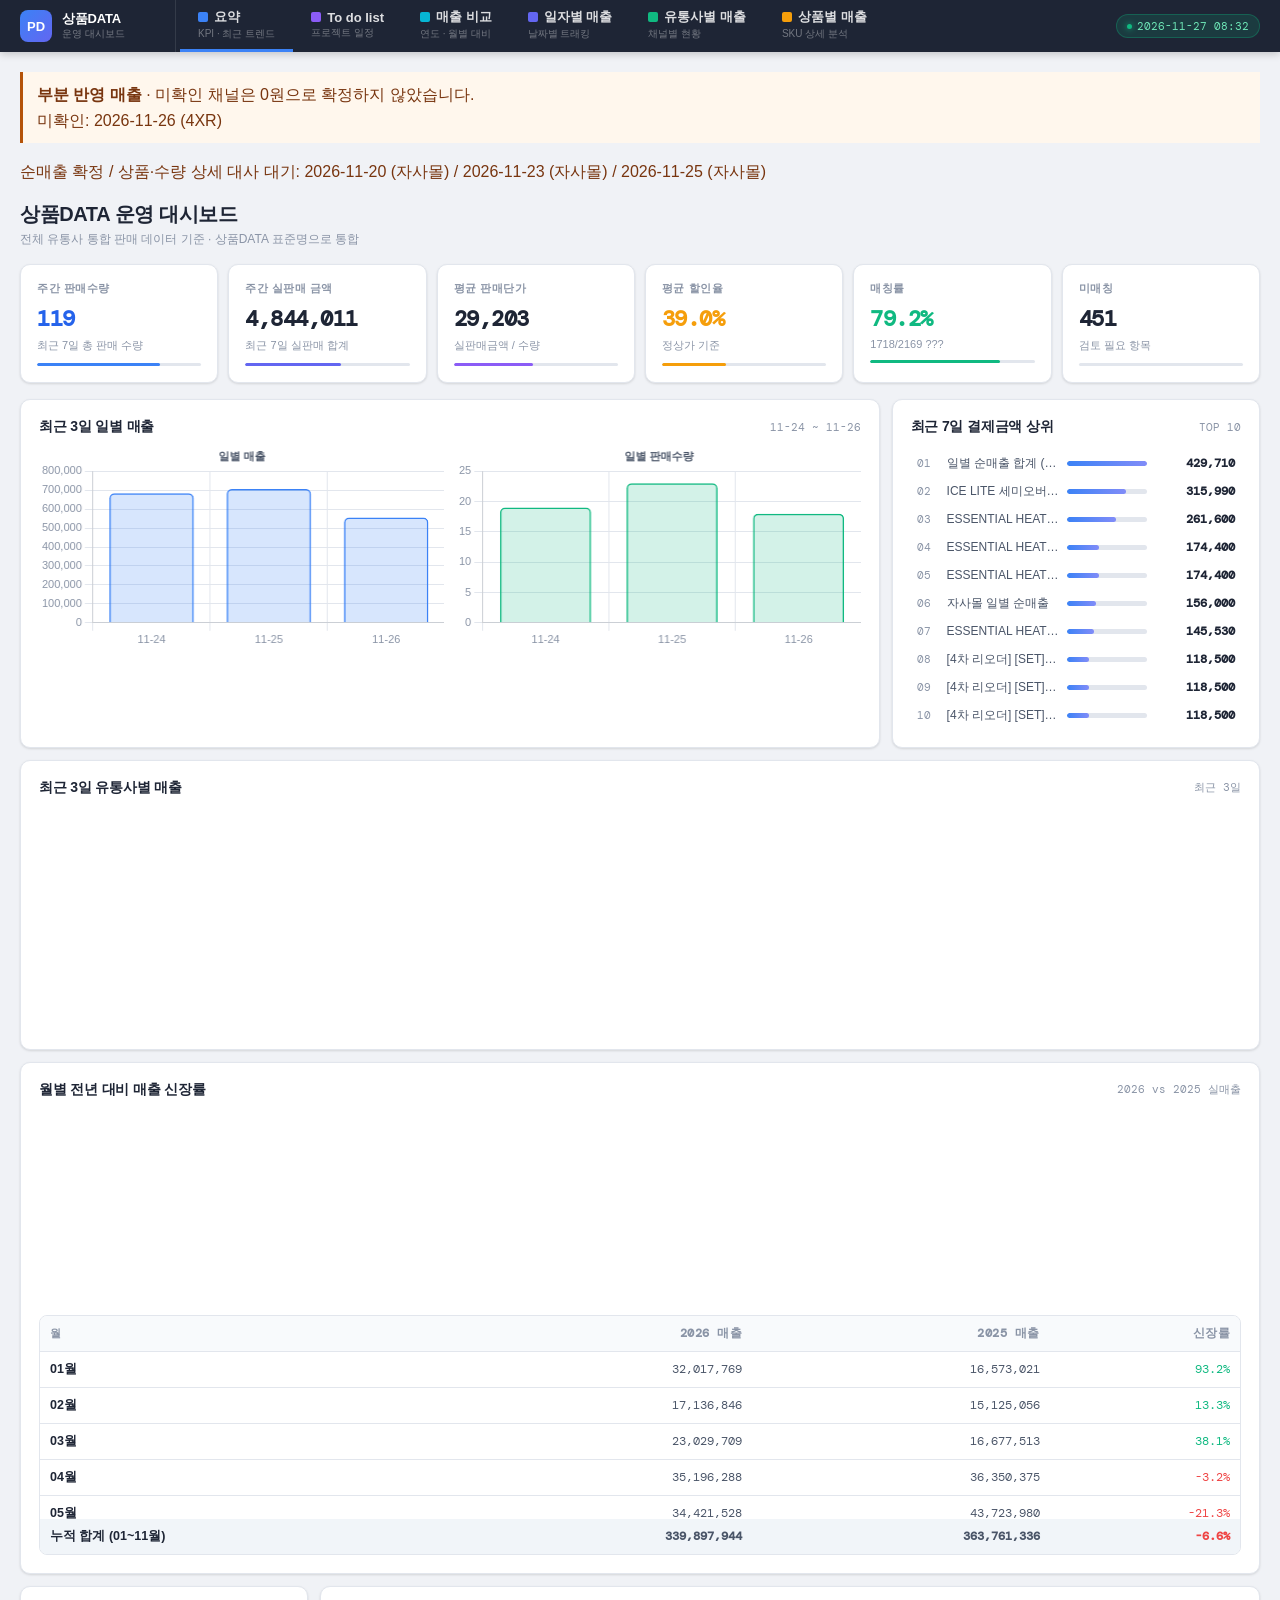
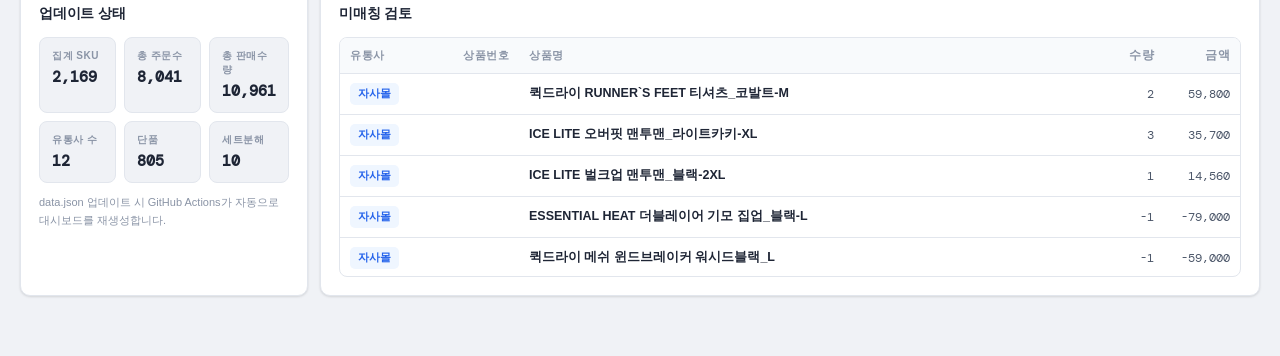
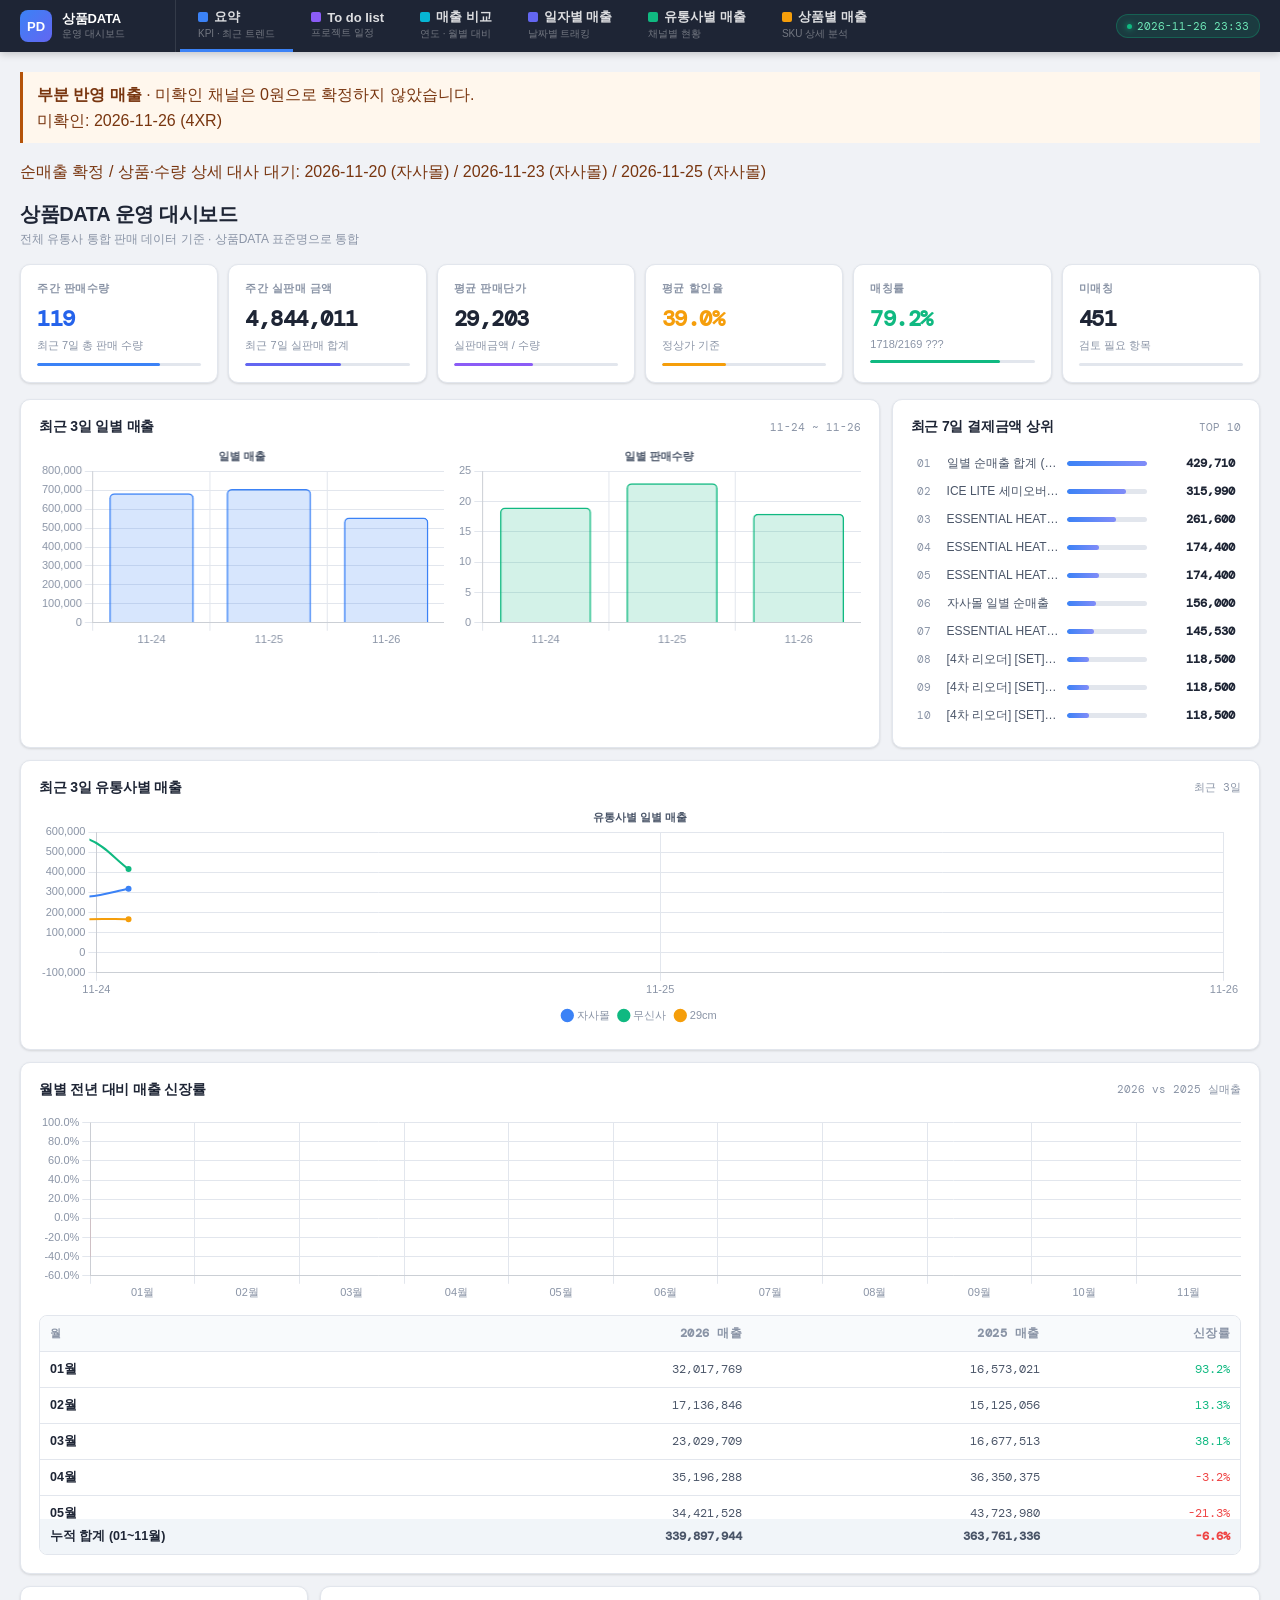
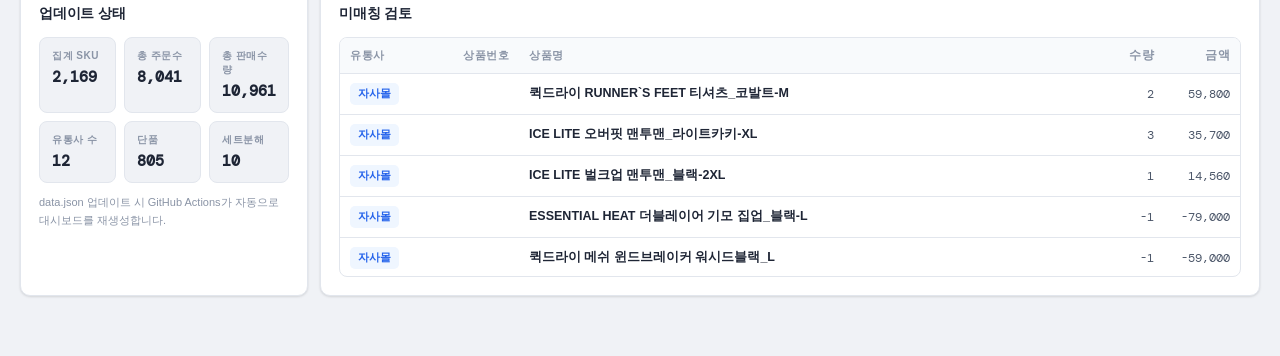
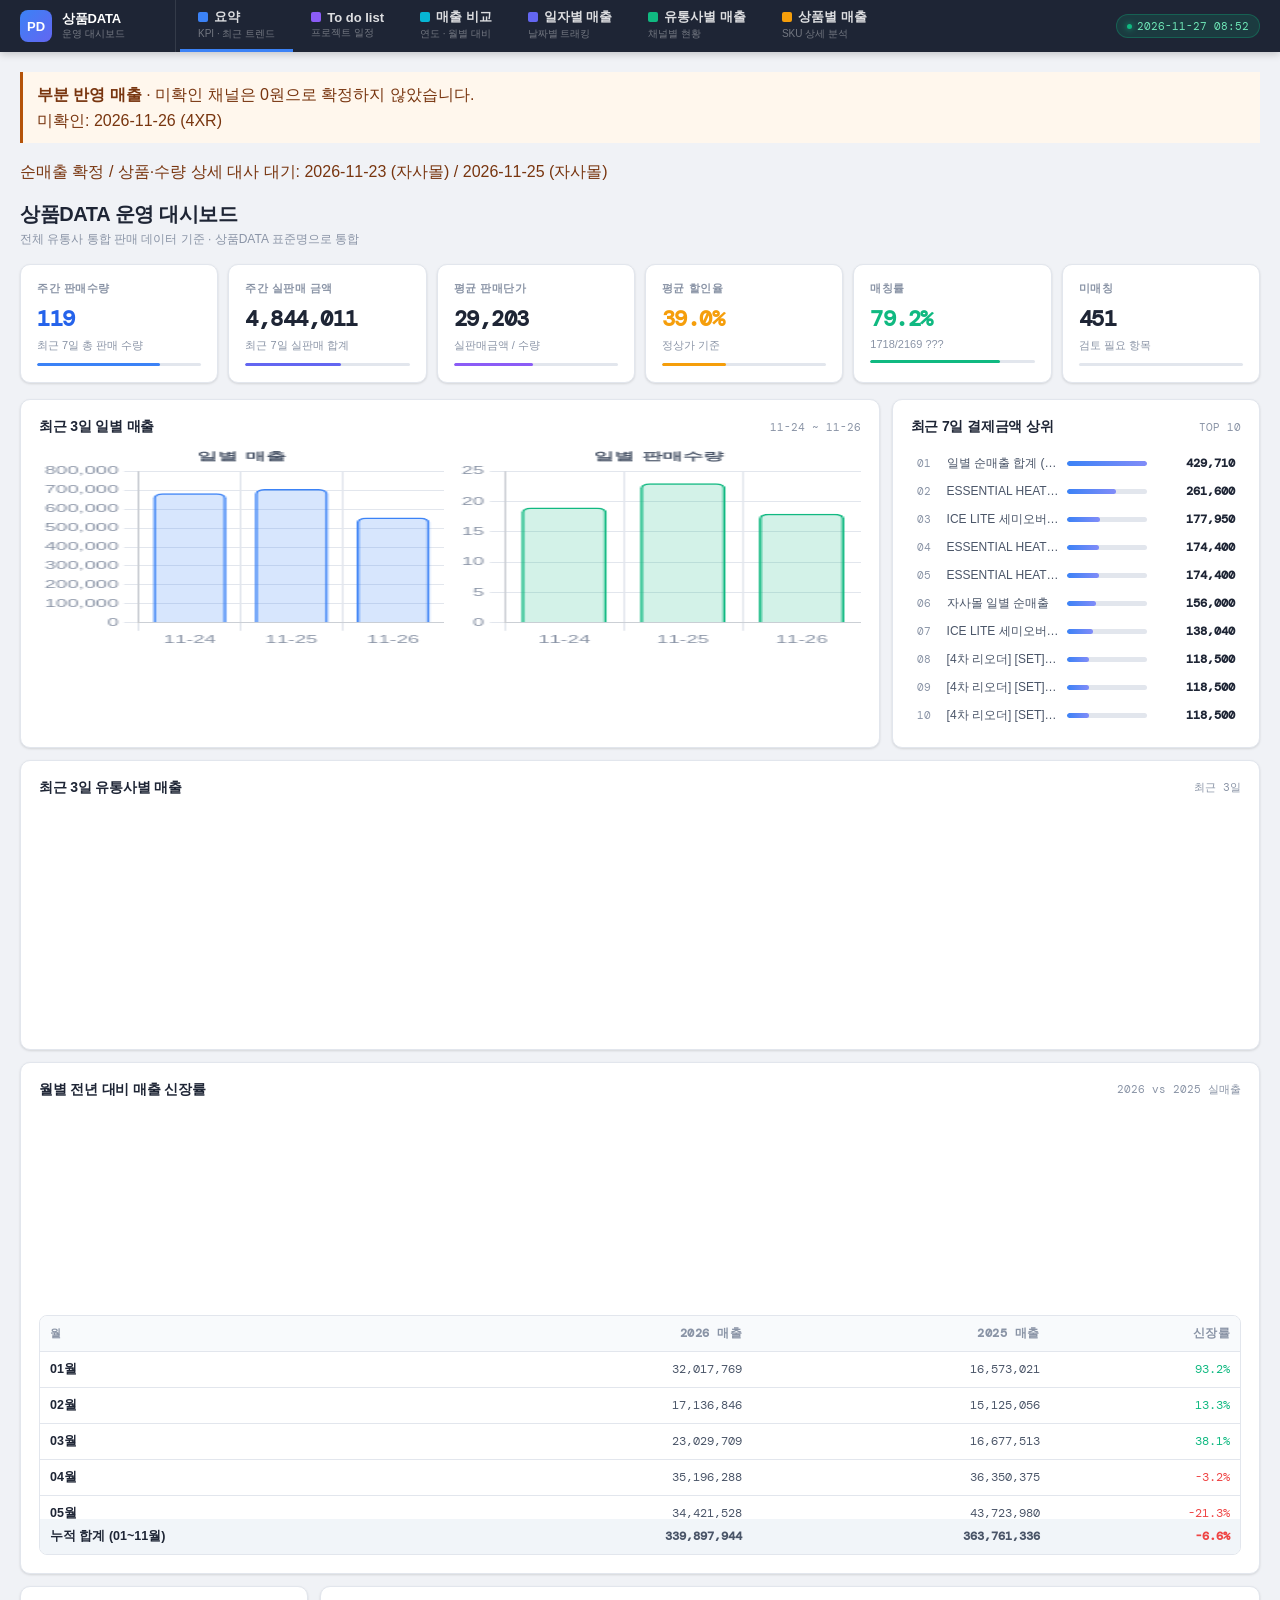
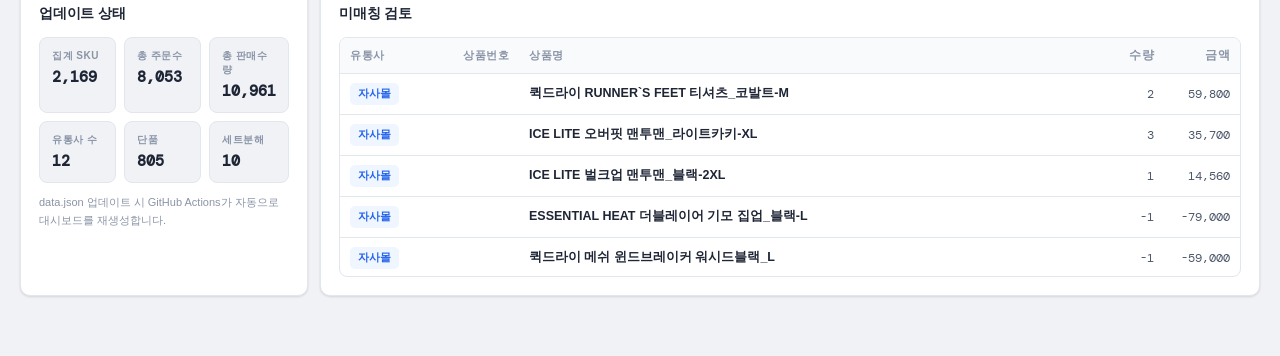
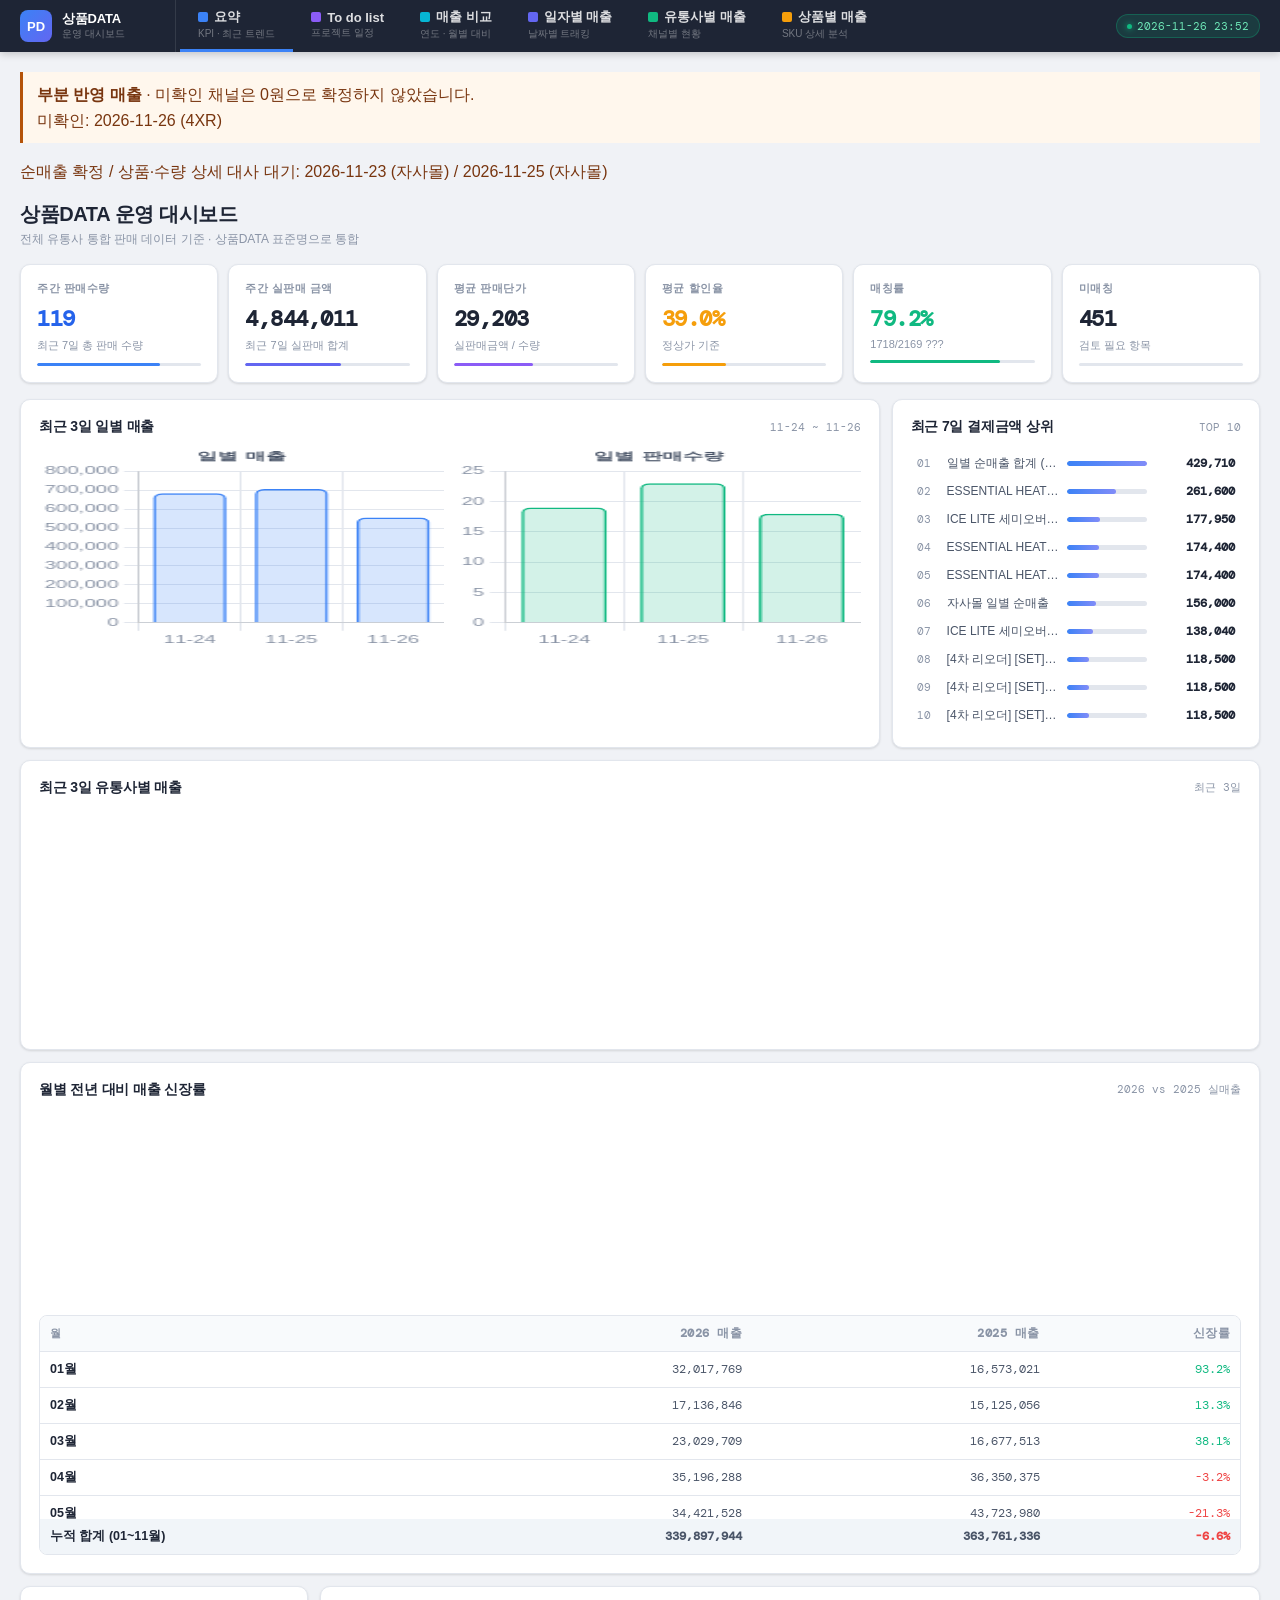
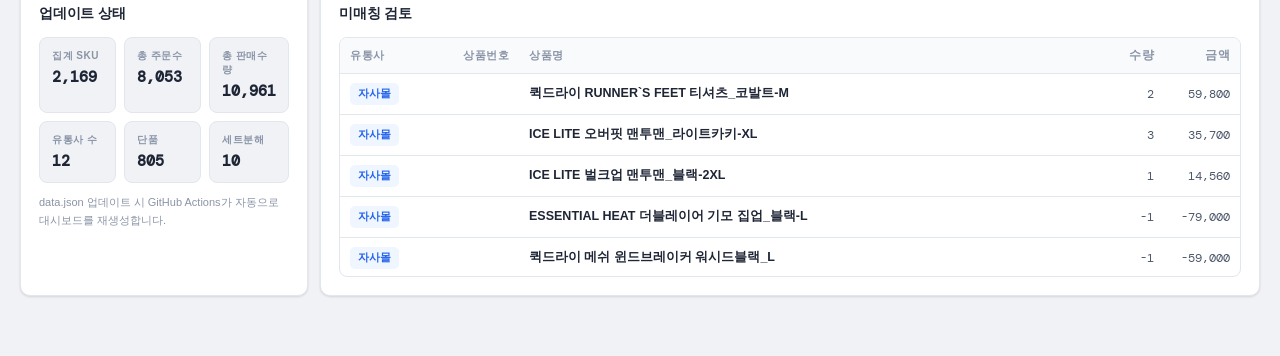
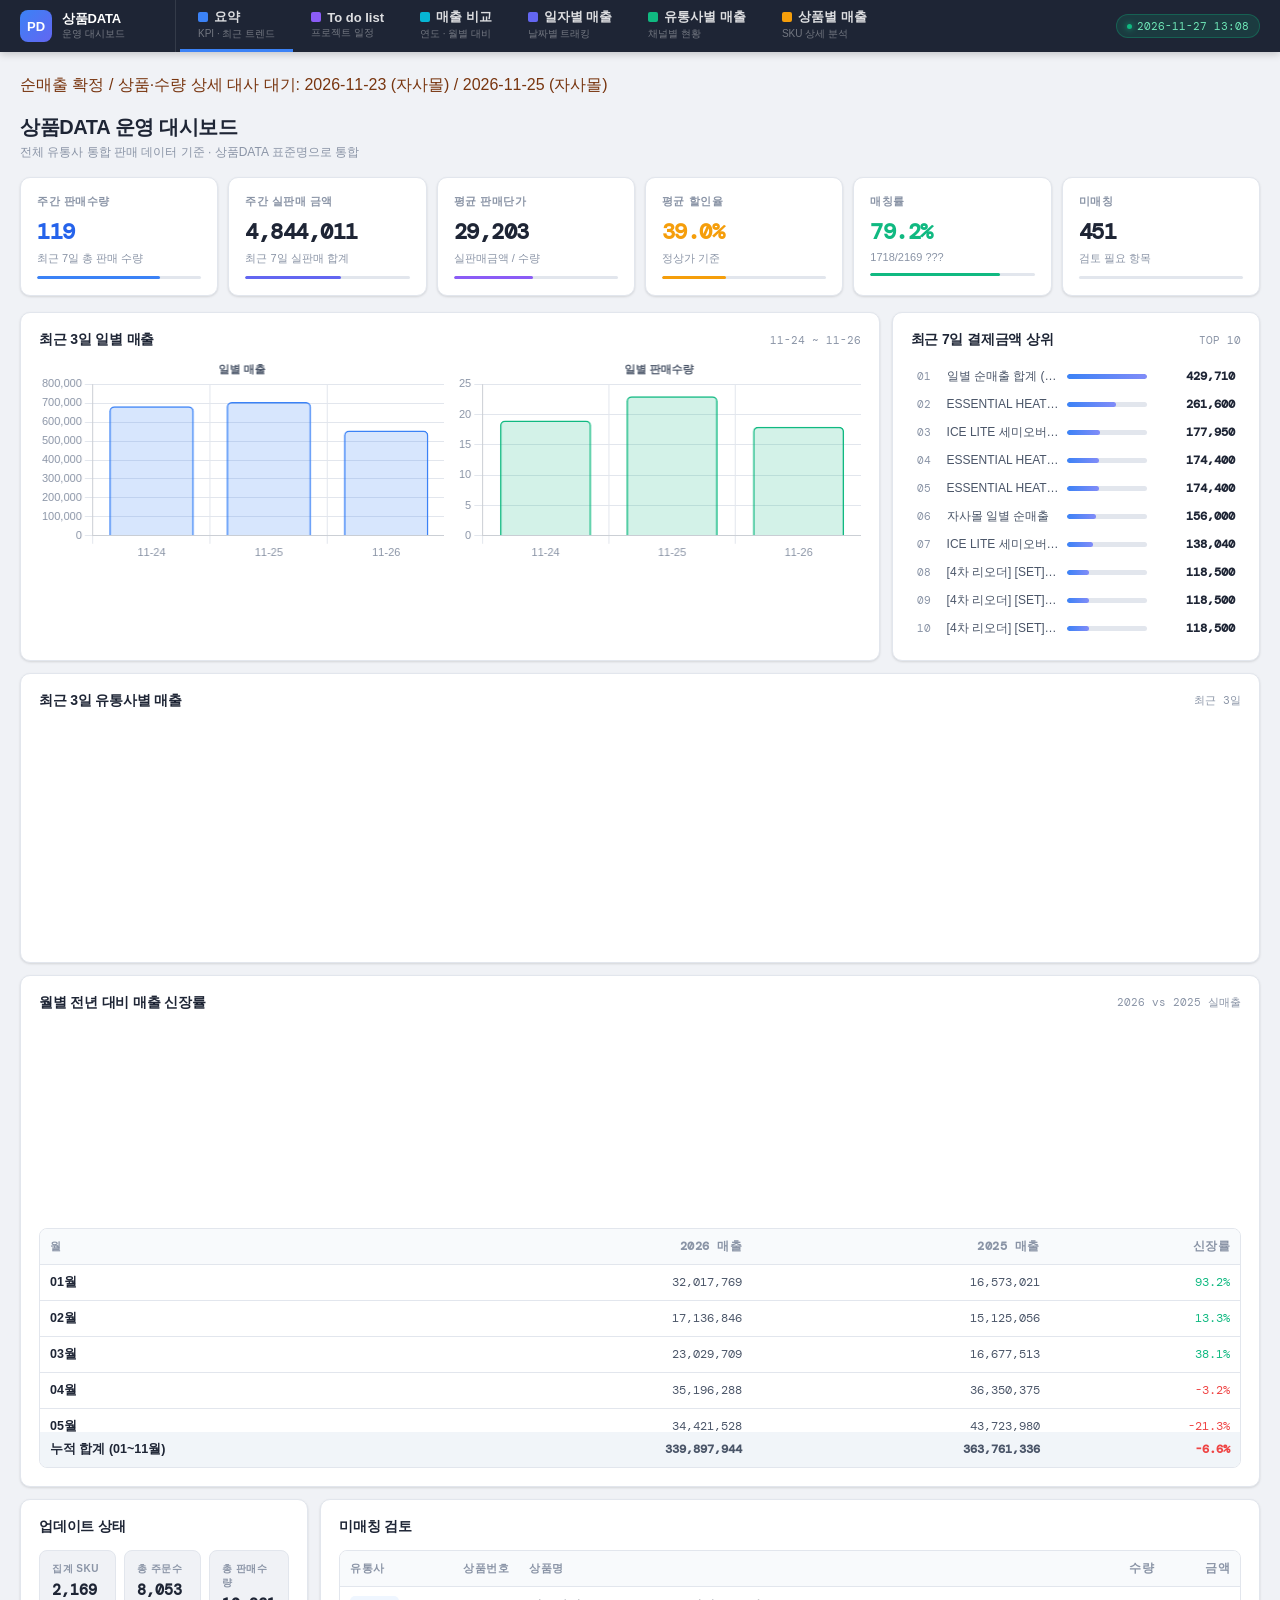
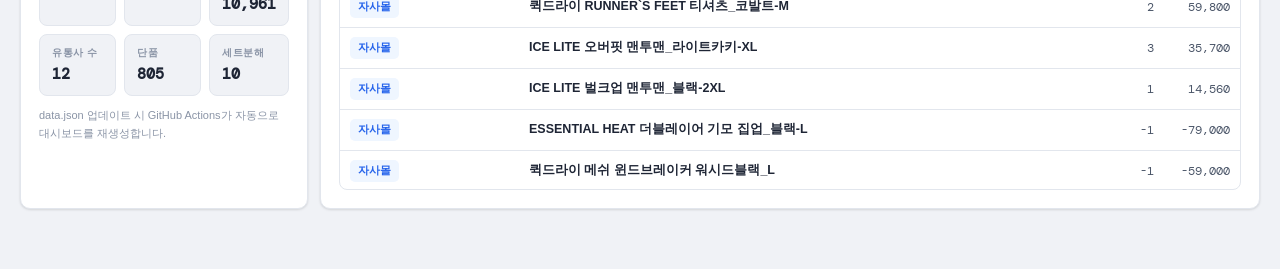
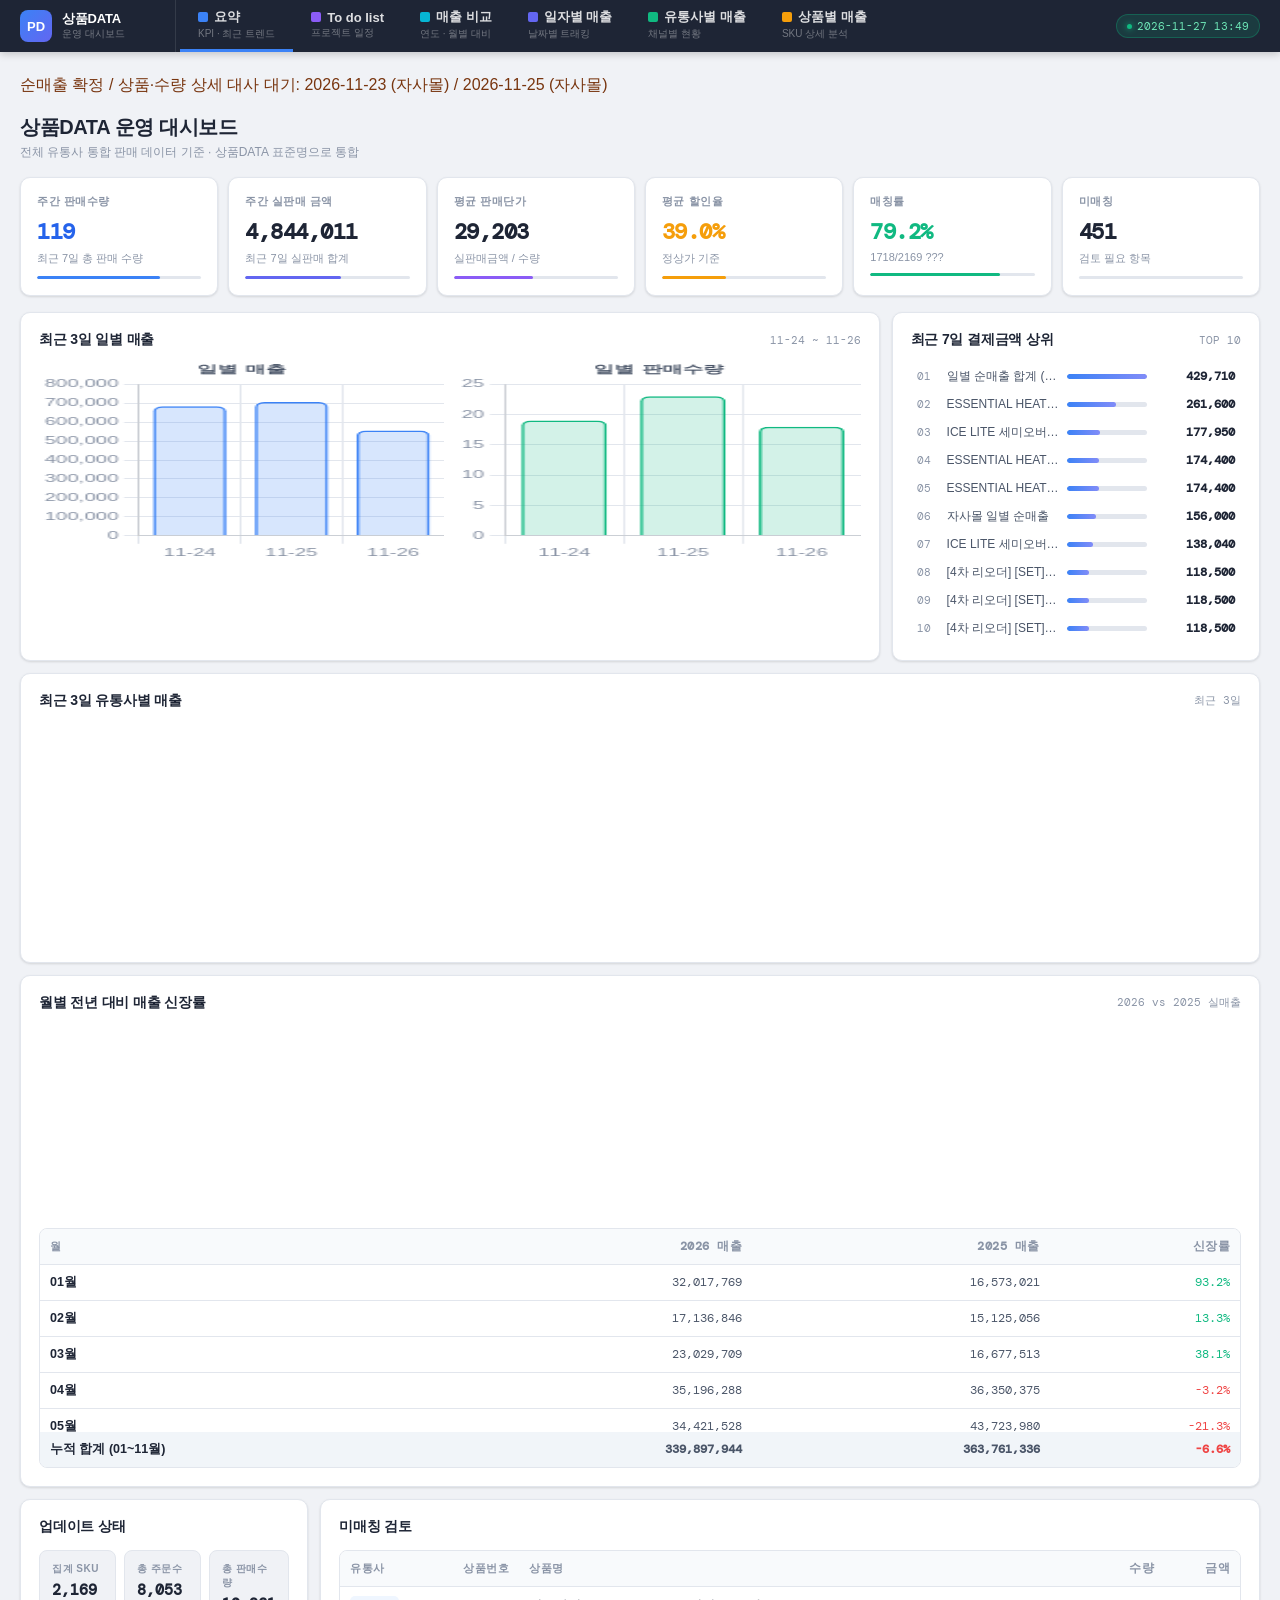
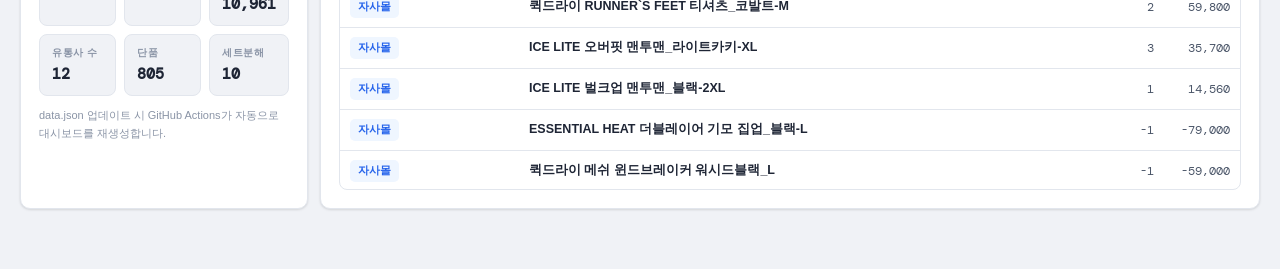
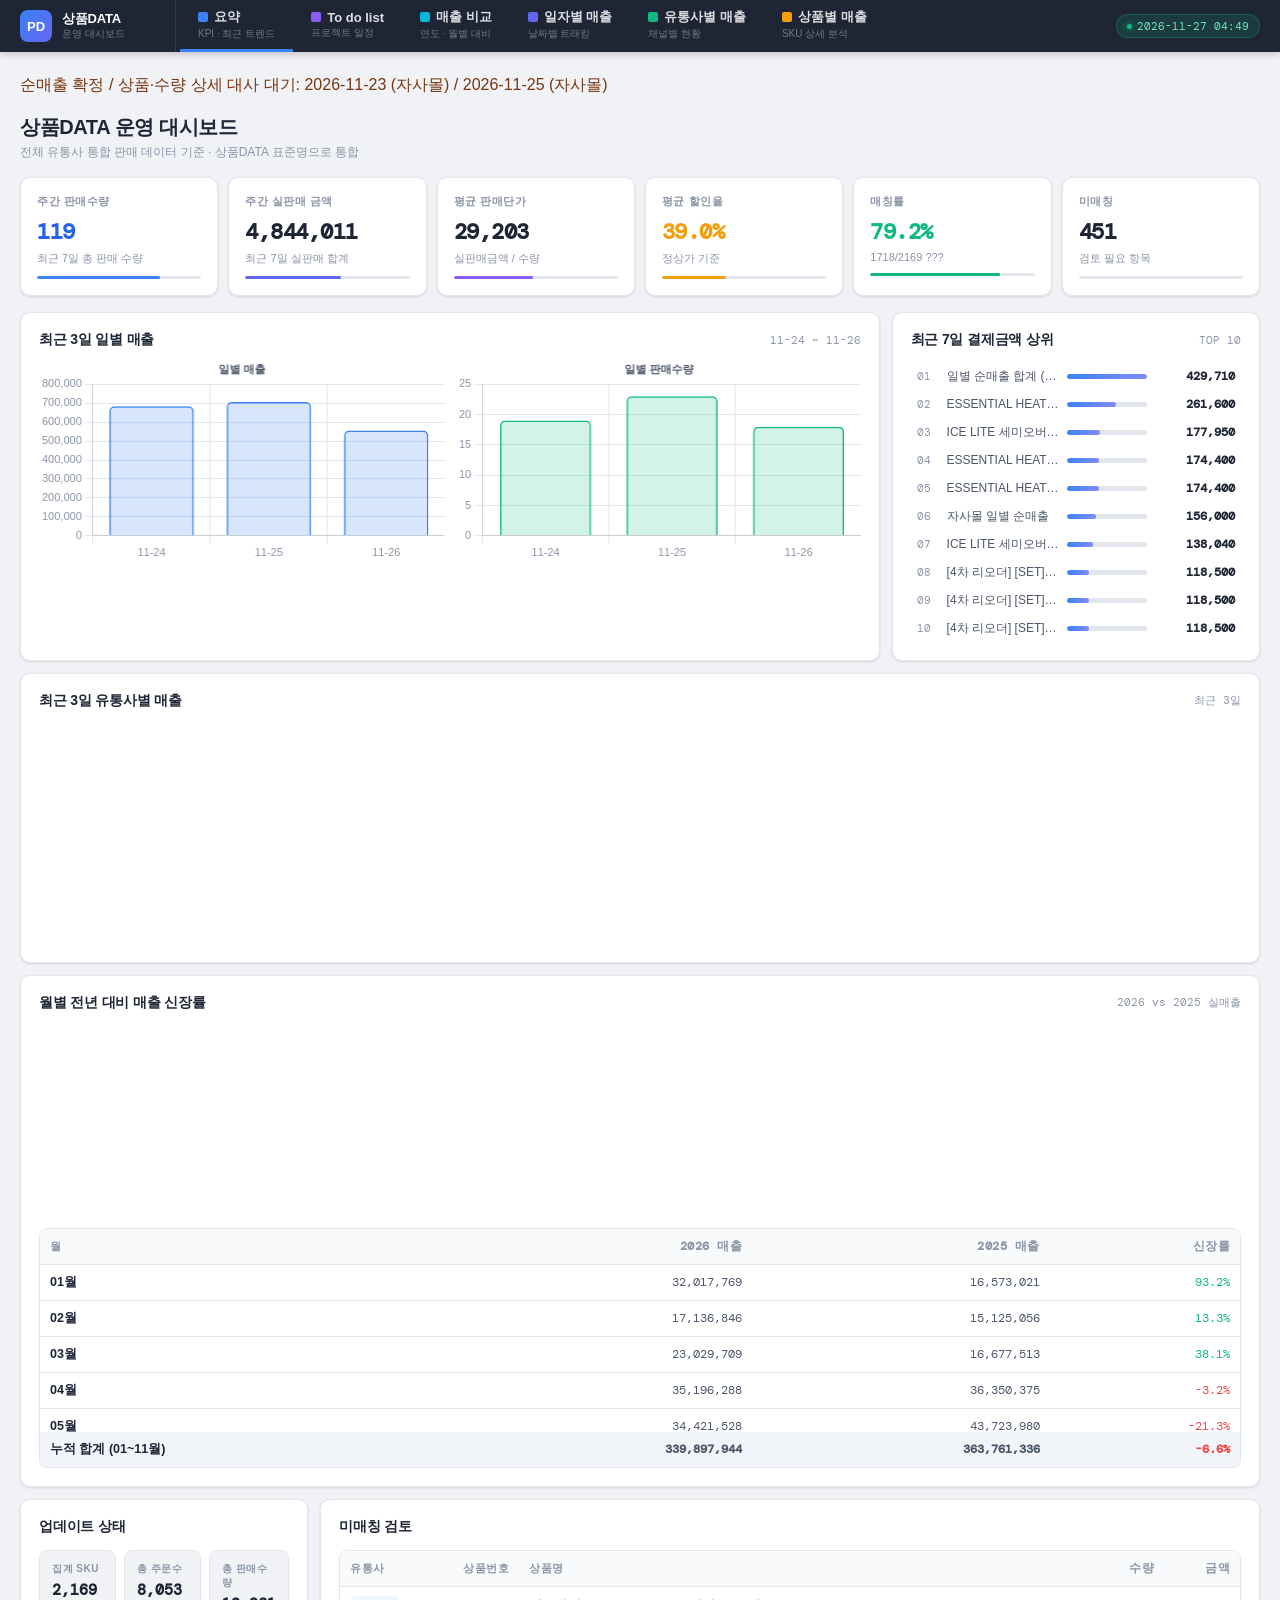
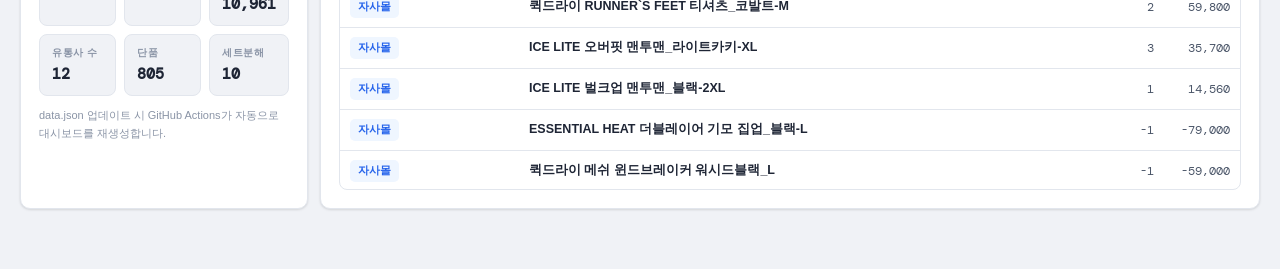
